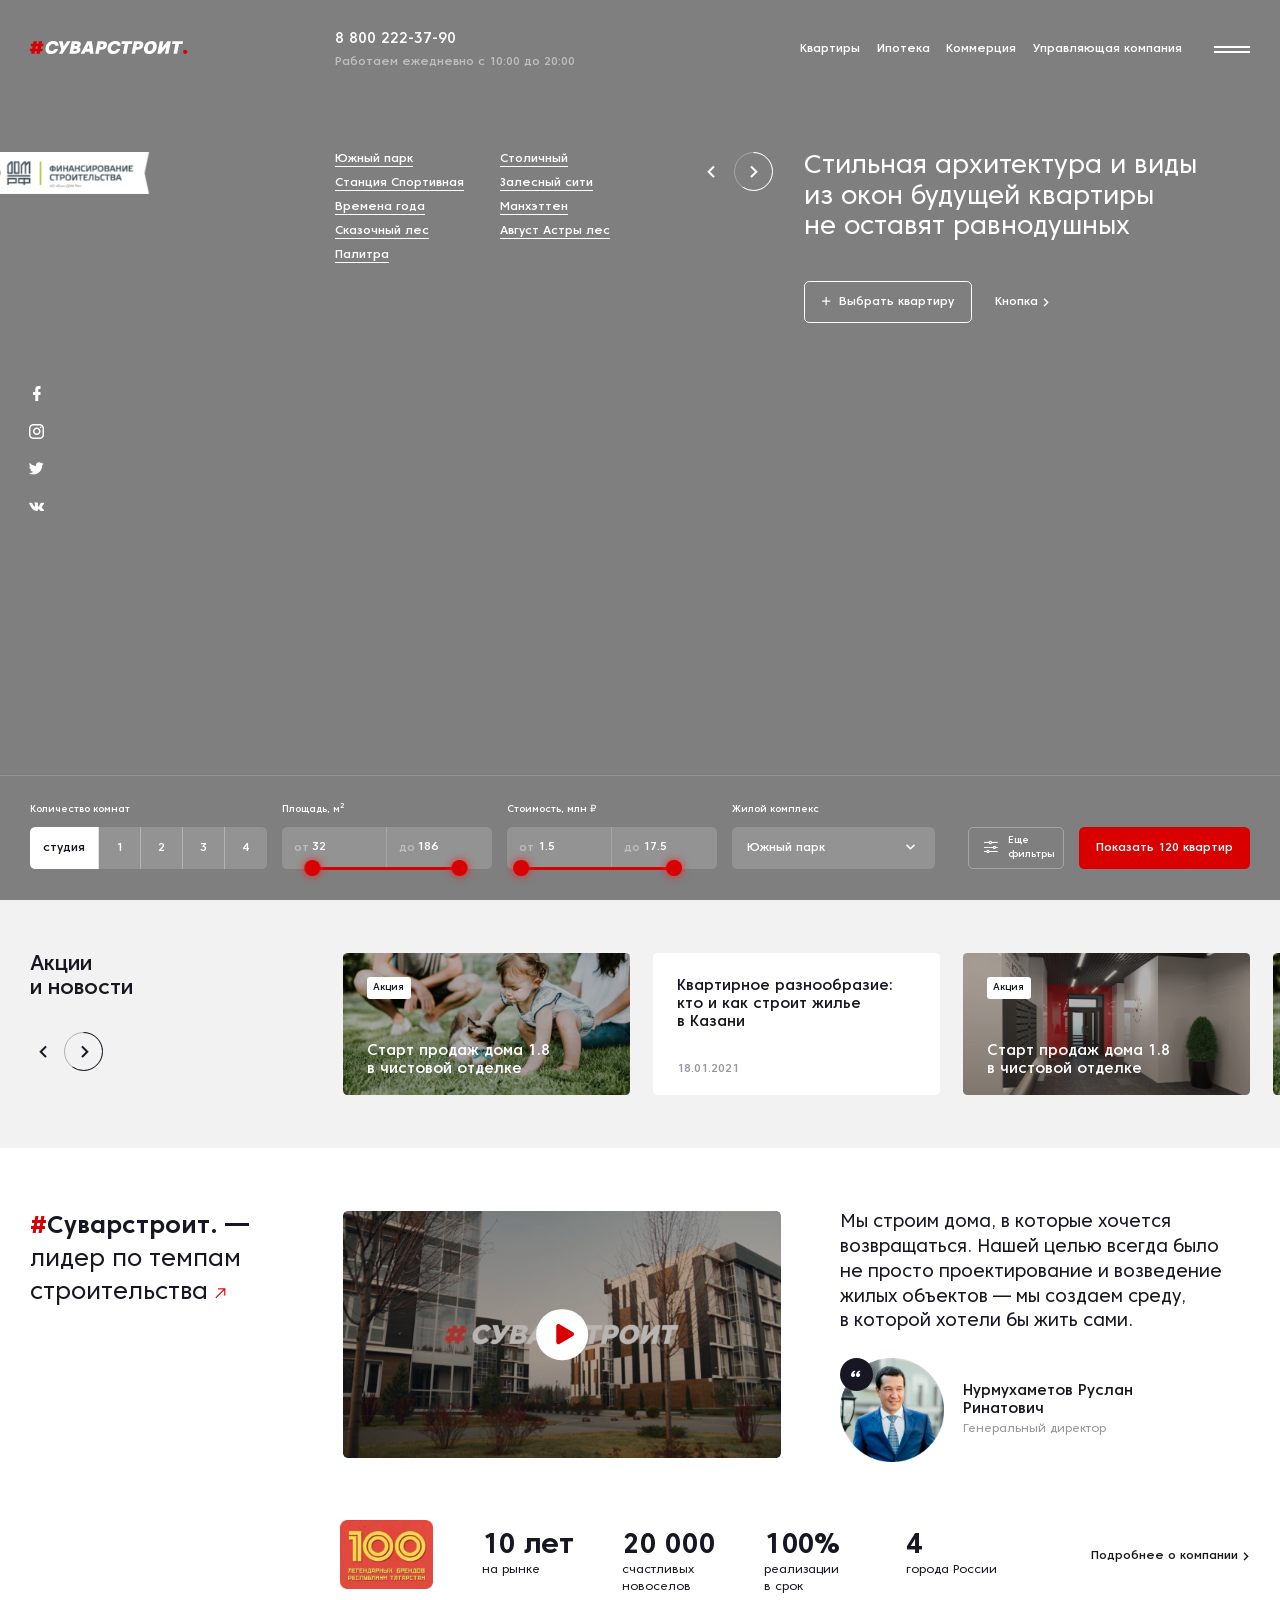
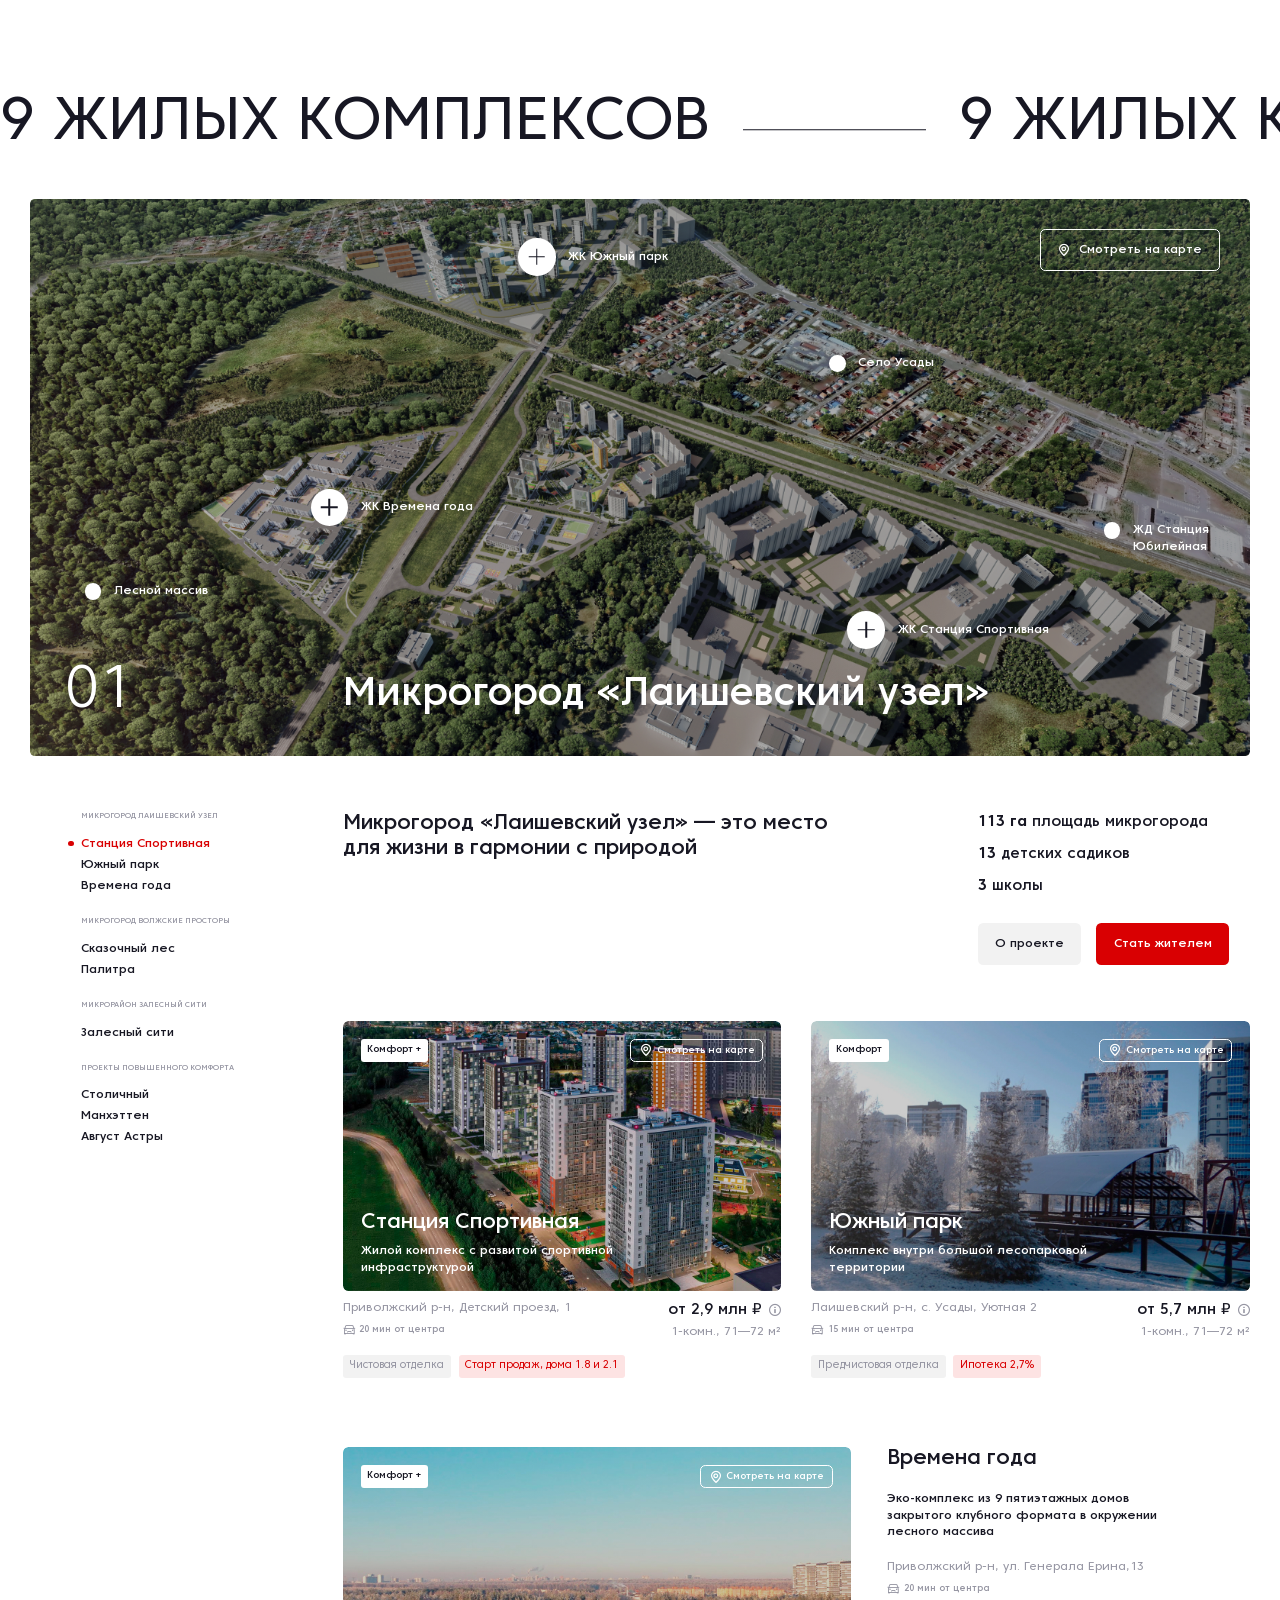
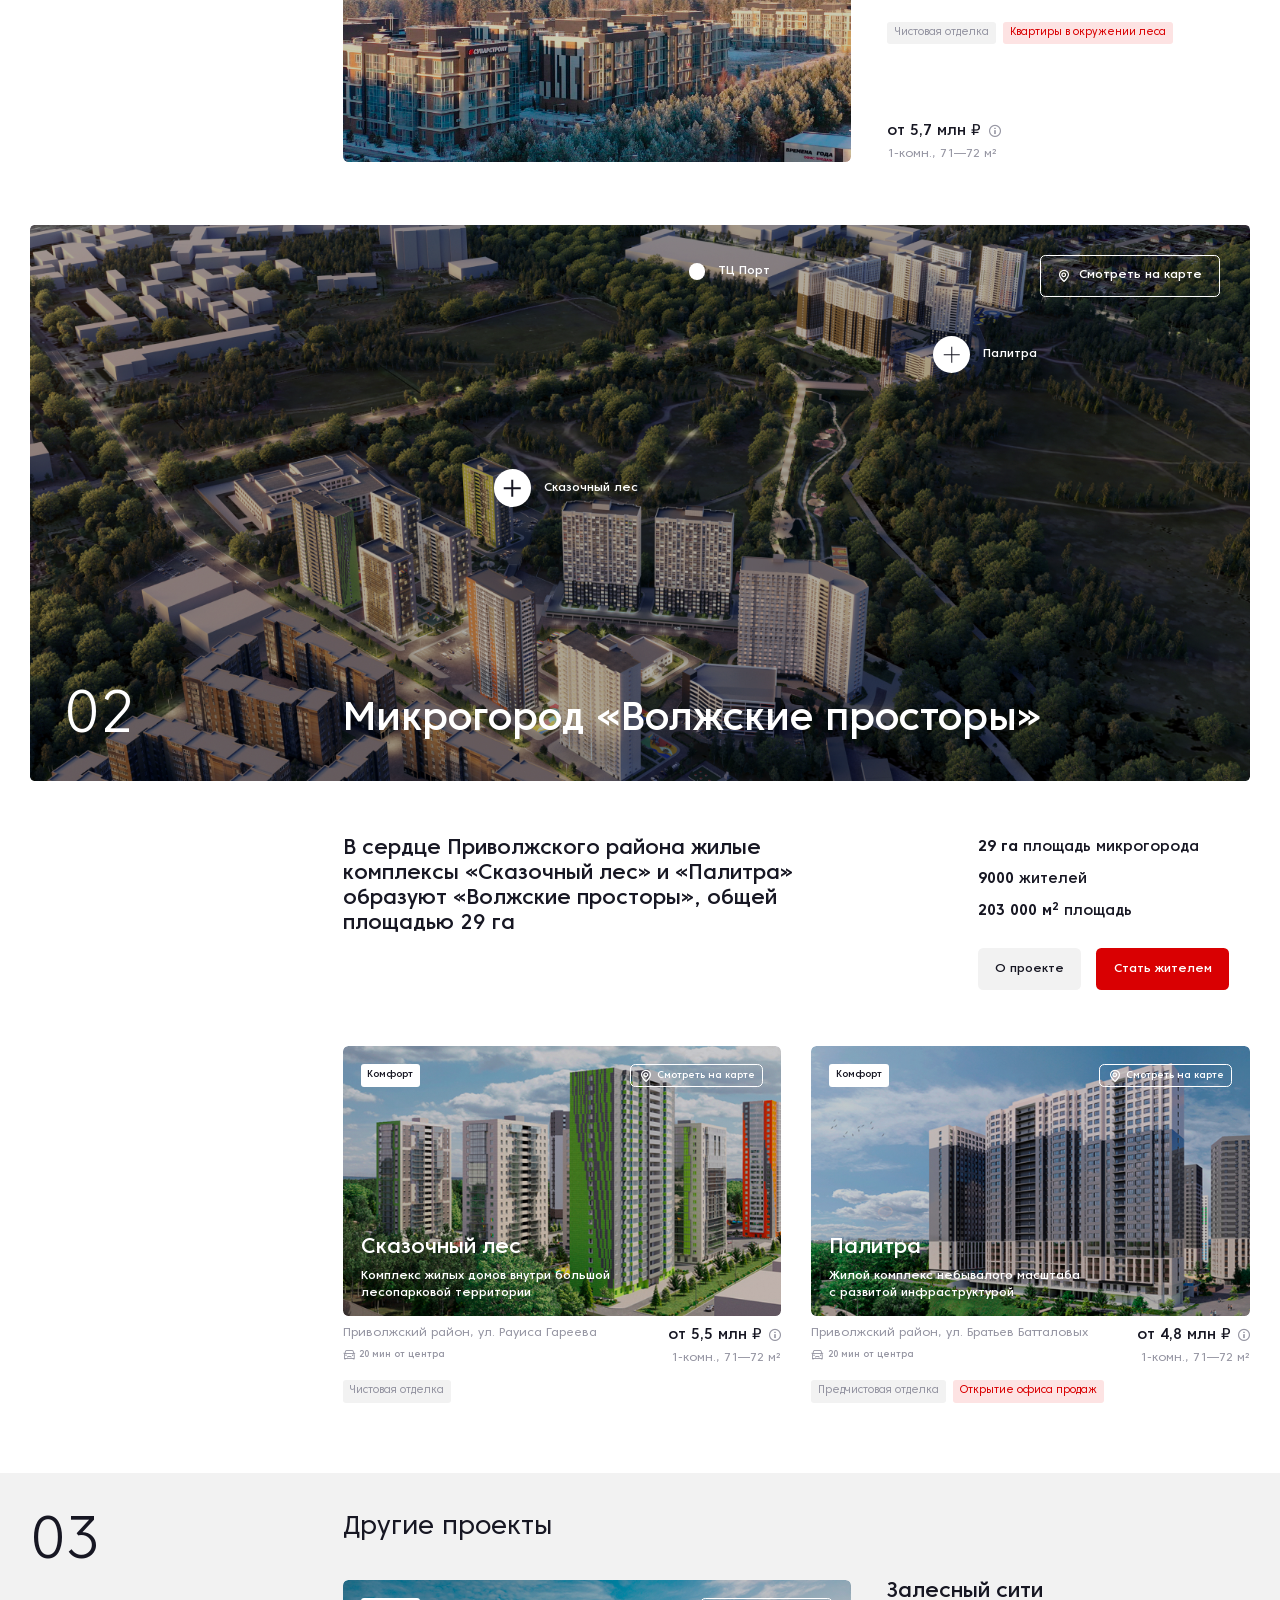
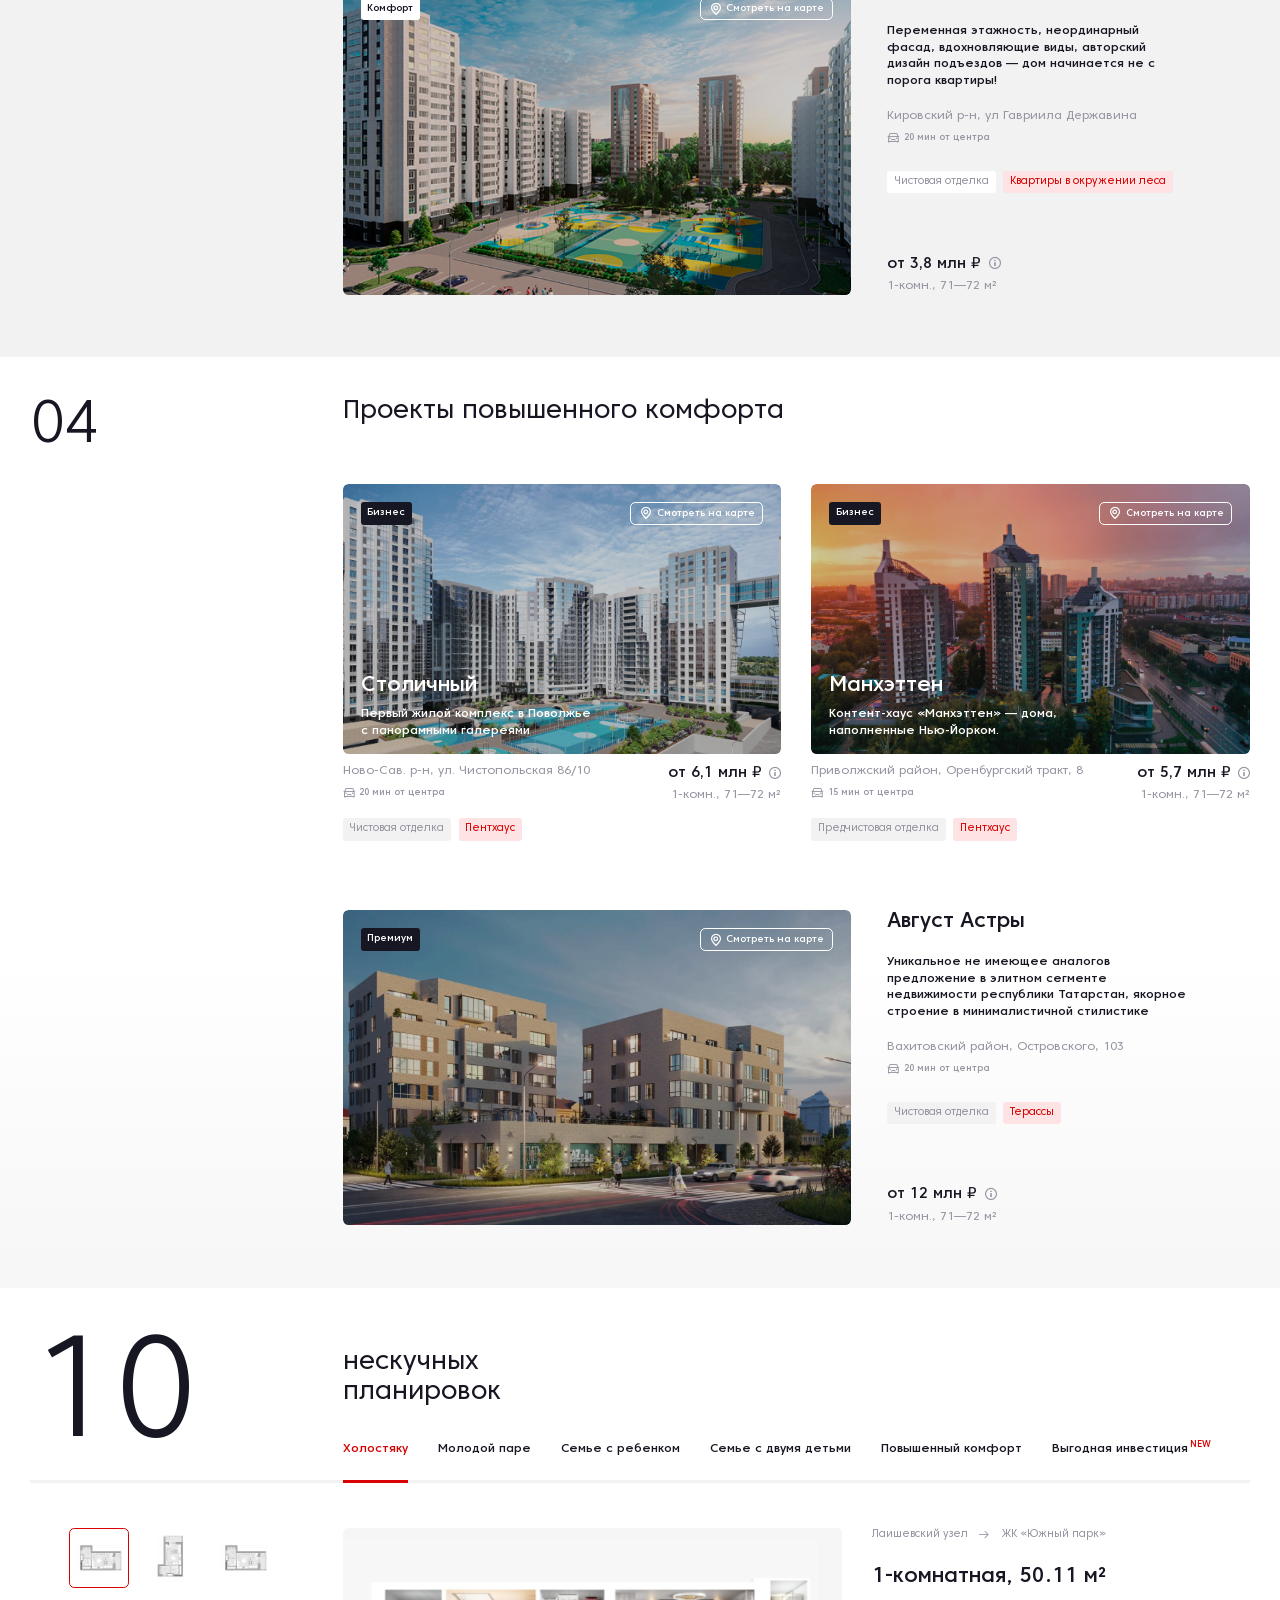
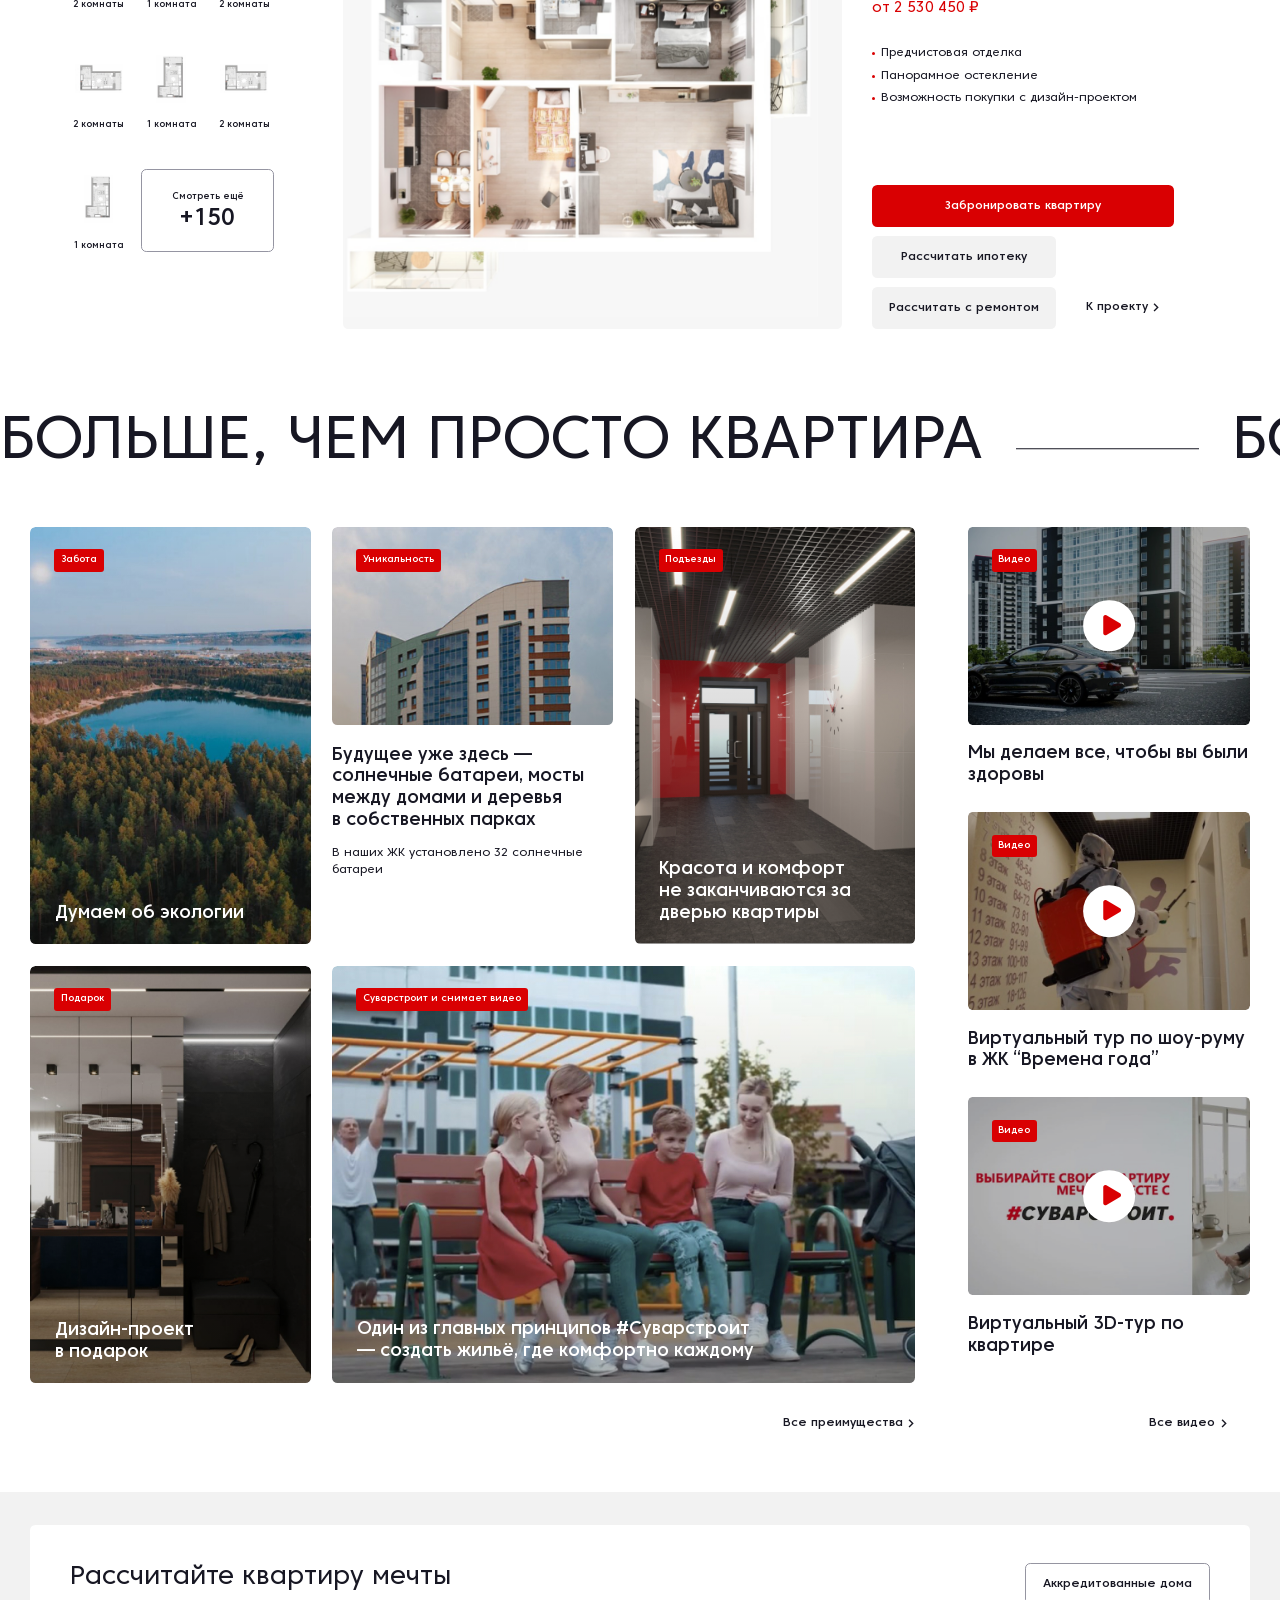
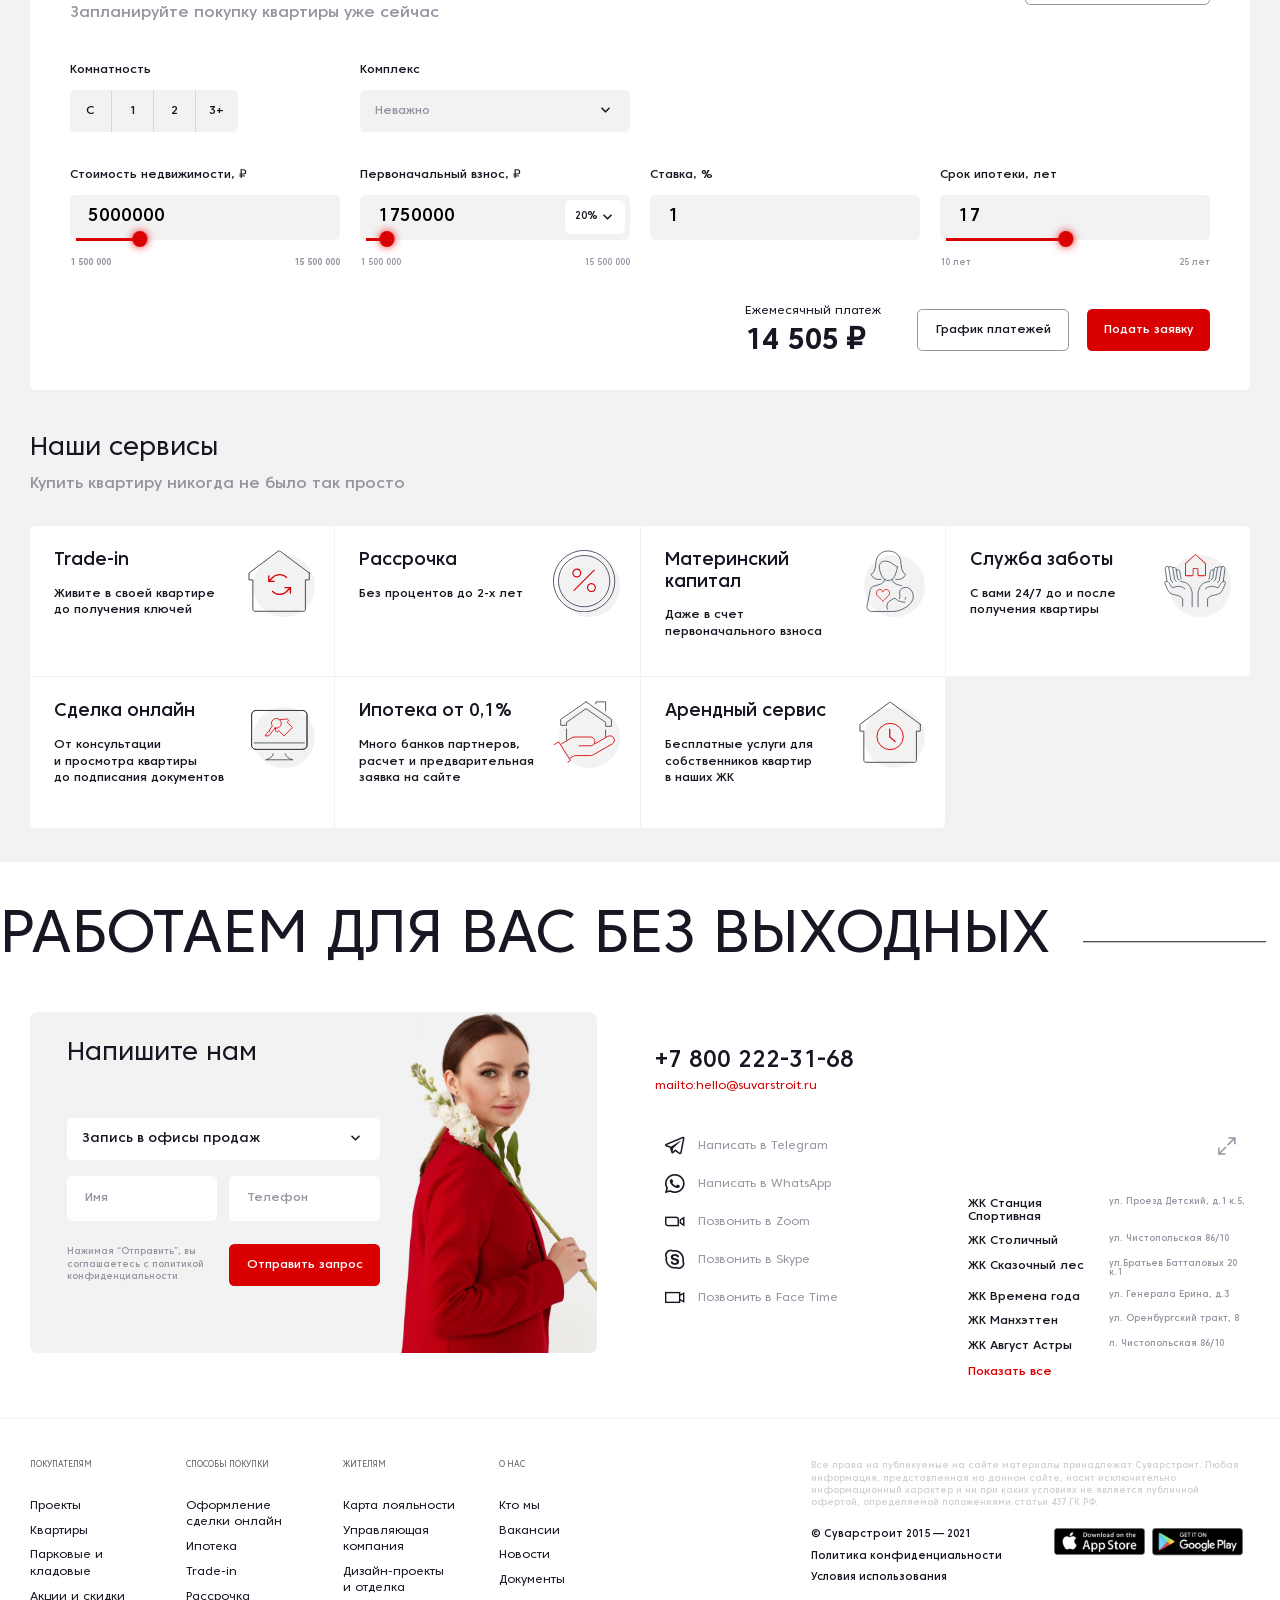
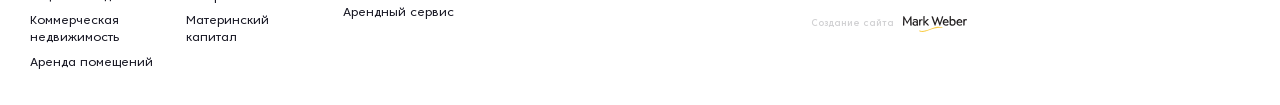
==== app/index.html @ 5fcfe250 "new" ====
<!DOCTYPE html>
<html lang="ru">

<head>

	<meta charset="utf-8">
	<!-- <base href="/"> -->

	<title>Suvar</title>
	<meta name="description" content="">

	<meta http-equiv="X-UA-Compatible" content="IE=edge">
	<meta name="viewport" content="width=device-width, initial-scale=1, maximum-scale=1">
	
	<!-- Template Basic Images Start -->
	<meta property="og:image" content="path/to/image.jpg">
	<link rel="icon" href="img/favicon/favicon.ico">
	<link rel="apple-touch-icon" sizes="180x180" href="img/favicon/apple-touch-icon-180x180.png">
	<!-- Template Basic Images End -->
	
	<!-- Custom Browsers Color Start -->
	<meta name="theme-color" content="#000">
	<!-- Custom Browsers Color End -->

	<link rel="stylesheet" href="css/main.min.css">

	<script src="https://api-maps.yandex.ru/2.1/?apikey=fbbdc751-439c-4bb8-8182-0022fda8377b&lang=ru_RU" type="text/javascript"></script>

</head>

<body>

	<div class="page-loader">
		<div class="page-loader-flex">
			<div class="logo">
				<img src="img/logo-dark.svg" alt="">
			</div>
		</div>
	</div>

	<header class="header">
		<div class="container">
			
			<div class="header-row">
				
				<div class="header-logo">
					<div itemscope="" itemtype="http://schema.org/Organization">
						<a itemprop="url" href="/" class="logo" rel="nofollow" title="Suvar">
							<img src="img/logo.svg" itemprop="logo" alt="">
						</a>
					</div>
				</div>

				<div class="header-phone">
					<a href="tel:8 800 222-37-90" class="phone-link">8 800 222-37-90</a>
					<p>Работаем ежедневно с 10:00 до 20:00</p>
				</div>

				<div class="header-menu">
					<div class="header-mob-close"></div>
					<div class="header-mob-logo">
						<div itemscope="" itemtype="http://schema.org/Organization">
							<a itemprop="url" href="/" class="logo" rel="nofollow" title="Suvar">
								<img src="img/logo.svg" itemprop="logo" alt="">
							</a>
						</div>
					</div>
					<nav class="main-menu">
						<a href="#" class="menu-link">Квартиры</a>
						<a href="#" class="menu-link">Ипотека</a>
						<a href="#" class="menu-link">Коммерция</a>
						<a href="#" class="menu-link">Управляющая компания</a>
					</nav>
					<div class="header-mob-phone">
						<div class="header-phone">
							<a href="tel:8 800 222-37-90" class="phone-link">8 800 222-37-90</a>
							<p>Работаем ежедневно с 10:00 до 20:00</p>
						</div>
					</div>
					<div class="header-mob-soc">
						<nav class="soc-nav">
							<a href="#" class="soc-nav-link"><span class="icon-facebook"></span></a>
							<a href="#" class="soc-nav-link"><span class="icon-instagram"></span></a>
							<a href="#" class="soc-nav-link"><span class="icon-twitter"></span></a>
							<a href="#" class="soc-nav-link"><span class="icon-vk"></span></a>
						</nav>
					</div>
				</div>

				<div class="header-burger">
					<a href="#" class="burger-icon">
						<span></span>
					</a>
				</div>

			</div>

		</div>
	</header>

	<div class="main-window animate">

		<div class="main-banner-video">
			<div class="main-banner-video-item active" data-mob-bg="img/main-banner-mob.jpg" style="display: block;">
				<video src="video/main-video-1.mp4" muted autoplay loop preload="none"></video>
			</div>
			<div class="main-banner-video-item" data-mob-bg="img/main-banner-mob.jpg">
				<video src="video/main-video-2.mp4" muted autoplay loop preload="none"></video>
			</div>
		</div>

		<nav class="soc-nav">
			<a href="#" class="soc-nav-link"><span class="icon-facebook"></span></a>
			<a href="#" class="soc-nav-link"><span class="icon-instagram"></span></a>
			<a href="#" class="soc-nav-link"><span class="icon-twitter"></span></a>
			<a href="#" class="soc-nav-link"><span class="icon-vk"></span></a>
		</nav>

		<div class="finance-partner-stick">
			<a href="#"><img src="img/finance-logo.png" alt=""></a>
		</div>

		<div class="main-window-content">
			<div class="container">

				<div class="main-window-row">

					<div class="main-window-projects">

						<nav class="main-window-projects-nav">
							<ul>
								<li><a href="#" data-tab-id="#main-project-1">Южный парк</a></li>
								<li><a href="#" data-tab-id="#main-project-2">Столичный</a></li>
								<li><a href="#" data-tab-id="#main-project-3">Станция Спортивная</a></li>
								<li><a href="#" data-tab-id="#main-project-4">Залесный сити</a></li>
								<li><a href="#" data-tab-id="#main-project-5">Времена года</a></li>
								<li><a href="#" data-tab-id="#main-project-6">Манхэттен</a></li>
								<li><a href="#" data-tab-id="#main-project-7">Сказочный лес</a></li>
								<li><a href="#" data-tab-id="#main-project-8">Август Астры лес</a></li>
								<li><a href="#" data-tab-id="#main-project-9">Палитра</a></li>
							</ul>
						</nav>

						<div class="main-window-projects-list">
							<div class="main-window-projects-item" id="main-project-1">
								<div class="main-window-projects-img">
									<img src="img/projects/main-banner-project-1.jpg" alt="">
								</div>
								<div class="main-window-projects-text">
									<div class="h5">Времена года</div>
									<p>Эко-комплекс комфорт класса из 9 пятиэтажных домов закрытого клубного формата в окружении лесного массива</p>
								</div>
							</div>
							<div class="main-window-projects-item" id="main-project-2">
								<div class="main-window-projects-img">
									<img src="img/projects/main-banner-project-1.jpg" alt="">
								</div>
								<div class="main-window-projects-text">
									<div class="h5">Времена года</div>
									<p>Эко-комплекс комфорт класса из 9 пятиэтажных домов закрытого клубного формата в окружении лесного массива</p>
								</div>
							</div>
							<div class="main-window-projects-item" id="main-project-3">
								<div class="main-window-projects-img">
									<img src="img/projects/main-banner-project-1.jpg" alt="">
								</div>
								<div class="main-window-projects-text">
									<div class="h5">Времена года</div>
									<p>Эко-комплекс комфорт класса из 9 пятиэтажных домов закрытого клубного формата в окружении лесного массива</p>
								</div>
							</div>
							<div class="main-window-projects-item" id="main-project-4">
								<div class="main-window-projects-img">
									<img src="img/projects/main-banner-project-1.jpg" alt="">
								</div>
								<div class="main-window-projects-text">
									<div class="h5">Времена года</div>
									<p>Эко-комплекс комфорт класса из 9 пятиэтажных домов закрытого клубного формата в окружении лесного массива</p>
								</div>
							</div>
							<div class="main-window-projects-item" id="main-project-5">
								<div class="main-window-projects-img">
									<img src="img/projects/main-banner-project-1.jpg" alt="">
								</div>
								<div class="main-window-projects-text">
									<div class="h5">Времена года</div>
									<p>Эко-комплекс комфорт класса из 9 пятиэтажных домов закрытого клубного формата в окружении лесного массива</p>
								</div>
							</div>
							<div class="main-window-projects-item" id="main-project-6">
								<div class="main-window-projects-img">
									<img src="img/projects/main-banner-project-1.jpg" alt="">
								</div>
								<div class="main-window-projects-text">
									<div class="h5">Времена года</div>
									<p>Эко-комплекс комфорт класса из 9 пятиэтажных домов закрытого клубного формата в окружении лесного массива</p>
								</div>
							</div>
							<div class="main-window-projects-item" id="main-project-7">
								<div class="main-window-projects-img">
									<img src="img/projects/main-banner-project-1.jpg" alt="">
								</div>
								<div class="main-window-projects-text">
									<div class="h5">Времена года</div>
									<p>Эко-комплекс комфорт класса из 9 пятиэтажных домов закрытого клубного формата в окружении лесного массива</p>
								</div>
							</div>
							<div class="main-window-projects-item" id="main-project-8">
								<div class="main-window-projects-img">
									<img src="img/projects/main-banner-project-1.jpg" alt="">
								</div>
								<div class="main-window-projects-text">
									<div class="h5">Времена года</div>
									<p>Эко-комплекс комфорт класса из 9 пятиэтажных домов закрытого клубного формата в окружении лесного массива</p>
								</div>
							</div>
							<div class="main-window-projects-item" id="main-project-9">
								<div class="main-window-projects-img">
									<img src="img/projects/main-banner-project-1.jpg" alt="">
								</div>
								<div class="main-window-projects-text">
									<div class="h5">Времена года</div>
									<p>Эко-комплекс комфорт класса из 9 пятиэтажных домов закрытого клубного формата в окружении лесного массива</p>
								</div>
							</div>
						</div>

					</div>

					<div class="main-window-slider-block">
						<div class="slider-nav-arrow slider-prev">
							<span class="icon-angle-left"></span>
						</div>
						<div class="slider-nav-arrow slider-next">
							<span class="icon-angle-right"></span>
							<svg class="progress-ring" width="39" height="39">
								<circle class="progress-ring-circle" stroke-width="1" stroke="#171723" cx="19.5" cy="19.5" r="19" fill="transparent" />
							</svg>
						</div>
						<div class="main-window-slider">
							<div class="main-window-slider-item">
								<div class="h2">Стильная архитектура и виды из окон будущей квартиры не оставят равнодушных</div>
								<div class="main-window-slider-btns">
									<a href="#" class="btn btn-white-border btn-icon"><span class="icon-plus"></span>Выбрать квартиру</a>
									<a href="#" class="link-angle white">Кнопка <span class="icon-angle-right"></span></a>
								</div>
							</div>
							<div class="main-window-slider-item">
								<div class="h2">Большеи парковые территории и безопасные дворы созданы для счастливой жизни</div>
								<div class="main-window-slider-btns">
									<a href="#" class="btn btn-white-border btn-icon"><span class="icon-plus"></span>Выбрать квартиру</a>
									<a href="#" class="link-angle white">Кнопка <span class="icon-angle-right"></span></a>
								</div>
							</div>
						</div>
					</div>

				</div>

			</div>
		</div>

		<div class="main-window-footer">
			<div class="container">
				
				<div class="main-window-footer-row">
					
					<div class="filter-item">
						<div class="filter-title">Количество комнат</div>
						<div class="filter-checkbox">
							<label class="filter-checkbox-label">
								<input type="checkbox" name="appart-filter" checked>
								<span>cтудия</span>
							</label>
							<label class="filter-checkbox-label">
								<input type="checkbox" name="appart-filter">
								<span>1</span>
							</label>
							<label class="filter-checkbox-label">
								<input type="checkbox" name="appart-filter">
								<span>2</span>
							</label>
							<label class="filter-checkbox-label">
								<input type="checkbox" name="appart-filter">
								<span>3</span>
							</label>
							<label class="filter-checkbox-label">
								<input type="checkbox" name="appart-filter">
								<span>4</span>
							</label>
						</div>
					</div>

					<div class="filter-item">
						<div class="filter-title">Площадь, м<sup>2</sup></div>
						<div class="filter-range">
							<div class="filter-range-inputs">
								<div class="filter-range-input-group">
									<span>от</span>
									<input type="text" class="filter-range-input decimal from" value="32" data-min="0">
								</div>
								<div class="filter-range-input-group">
									<span>до</span>
									<input type="text" class="filter-range-input decimal to" value="186" data-max="220">
								</div>
							</div>
							<div class="filter-range-slider" data-step="1"></div>
						</div>
					</div>

					<div class="filter-item">
						<div class="filter-title">Стоимость, млн ₽</div>
						<div class="filter-range">
							<div class="filter-range-inputs">
								<div class="filter-range-input-group">
									<span>от</span>
									<input type="text" class="filter-range-input decimal from" value="1.5" data-min="0">
								</div>
								<div class="filter-range-input-group">
									<span>до</span>
									<input type="text" class="filter-range-input decimal to" value="17.5" data-max="22">
								</div>
							</div>
							<div class="filter-range-slider"></div>
						</div>
					</div>

					<div class="filter-item">
						<div class="filter-title">Жилой комплекс</div>
						<div class="filter-select">
							<select class="select-style">
								<option value="Южный парк">Южный парк</option>
								<option value="Столичный">Столичный</option>
								<option value="Станция Спортивная">Станция Спортивная</option>
								<option value="Залесный сити">Залесный сити</option>
								<option value="Времена года">Времена года</option>
								<option value="Манхэттен">Манхэттен</option>
								<option value="Сказочный лес">Сказочный лес</option>
								<option value="Август Астры лес">Август Астры лес</option>
								<option value="Палитра">Палитра</option>
							</select>
						</div>
					</div>

					<div class="filter-item filter-more-item">
						<div class="filter-more">
							<a href="#select-apps-filter" class="filter-more-btn open-popup"><span class="icon-filter"></span>Еще фильтры</a>
						</div>
					</div>

					<div class="filter-submit">
						<a href="#" class="btn">Показать 120 квартир</a>
					</div>

				</div>

			</div>
		</div>

		<div class="main-window-search">
			<div class="main-window-search-group">
				<input type="text" class="form-control" value="Подобрать квартиру" readonly>
				<span class="icon-search"></span>
			</div>
		</div>

	</div>

	<section class="s-stocks animate">
		<div class="container">
			
			<div class="row">
				
				<div class="col-lg-2">
					<div class="stocks-left">
						<div class="stocks-title">
							<div class="h3">Акции<br>и новости</div>
						</div>
						<div class="stocks-nav">
							<div class="slider-nav-arrow slider-prev news-slider-arrow-prev">
								<span class="icon-angle-left"></span>
							</div>
							<div class="slider-nav-arrow slider-next news-slider-arrow-next">
								<span class="icon-angle-right"></span>
								<svg class="progress-ring" width="39" height="39">
									<circle class="progress-ring-circle" stroke-width="1" stroke="#171723" cx="19.5" cy="19.5" r="19" fill="transparent" />
								</svg>
							</div>
						</div>
					</div>
				</div>

				<div class="col-lg-6">
					<div class="news-slider">
						<div class="news-item">
							<a href="#" class="news-item-link"></a>
							<div class="news-img">
								<img src="img/stocks-and-news/1.jpg" alt="">
							</div>
							<div class="stick">Акция</div>
							<div class="h5">Старт продаж дома 1.8 <br>в чистовой отделке</div>
						</div>
						<div class="news-item no-img">
							<a href="#" class="news-item-link"></a>
							<div class="h5">Квартирное разнообразие: кто и как строит жилье в Казани</div>
							<div class="news-date">18.01.2021</div>
						</div>
						<div class="news-item">
							<a href="#" class="news-item-link"></a>
							<div class="news-img">
								<img src="img/stocks-and-news/2.jpg" alt="">
							</div>
							<div class="stick">Акция</div>
							<div class="h5">Старт продаж дома 1.8 в чистовой отделке</div>
						</div>
						<div class="news-item">
							<a href="#" class="news-item-link"></a>
							<div class="news-img">
								<img src="img/stocks-and-news/1.jpg" alt="">
							</div>
							<div class="stick">Акция</div>
							<div class="h5">Старт продаж дома 1.8 в чистовой отделке</div>
						</div>
						<div class="news-item no-img">
							<a href="#" class="news-item-link"></a>
							<div class="h5">Квартирное разнообразие: кто и как строит жилье в Казани</div>
							<div class="news-date">18.01.2021</div>
						</div>
						<div class="news-item">
							<a href="#" class="news-item-link"></a>
							<div class="news-img">
								<img src="img/stocks-and-news/2.jpg" alt="">
							</div>
							<div class="stick">Акция</div>
							<div class="h5">Старт продаж дома 1.8 в чистовой отделке</div>
						</div>
					</div>
				</div>

			</div>

		</div>
	</section>

	<section class="s-about animate">
		<div class="container">
			
			<div class="about-row row">
				
				<div class="col-lg-2 col-8">
					<div class="about-title"><span><span class="color">#</span>Суварстроит. —</span> лидер по темпам строительства</div>
				</div>

				<div class="col-lg-3 col-md-4">
					<div class="video-block" data-video-src="https://www.youtube.com/embed/5sJh44adB1Y">
						<div class="video-poster">
							<img src="img/video-poster.jpg" alt="">
						</div>
						<div class="video-play"></div>
					</div>
				</div>

				<div class="col-lg-3 col-md-4">
					<div class="about-blockquote">
						<div class="blockquote-content">Мы строим дома, в которые хочется возвращаться. Нашей целью всегда было не просто проектирование и возведение жилых объектов — мы создаем среду, в которой хотели бы жить сами.</div>
						<div class="blockquote-author">
							<div class="blockquote-author-img">
								<img src="img/blockquote-author.png" alt="">
							</div>
							<div class="blockquote-author-text">
								<div class="blockquote-author-text-mob">Мы строим дома, в которые хочется возвращаться. </div>
								<div class="h5">Нурмухаметов Руслан<br>Ринатович</div>
								<p>Генеральный директор</p>
							</div>
						</div>
					</div>
				</div>

				<div class="col-8">
					<div class="about-in-nmbrs">

						<div class="about-in-nmbrs-item">
							<img src="img/100-legends.png" alt="">
						</div>

						<div class="about-in-nmbrs-item"><span>10 лет</span>на рынке</div>

						<div class="about-in-nmbrs-item"><span>20 000</span>счастливых новоселов</div>

						<div class="about-in-nmbrs-item"><span>100%</span>реализации в срок</div>

						<div class="about-in-nmbrs-item"><span>4</span>города России</div>

						<div class="about-in-nmbrs-link"><a href="#" class="link-angle">Подробнее о компании <span class="icon-angle-right"></span></a></div>

					</div>
				</div>

			</div>

		</div>
	</section>

	<section class="s-text-slider animate">
		<div class="text-slider-wrapper">
			<div class="text-slider">
				<div class="text-slider-item">9 жилых комплексов</div>
				<div class="text-slider-item">9 жилых комплексов</div>
				<div class="text-slider-item">9 жилых комплексов</div>
			</div>
		</div>
	</section>

	<section class="s-city-map animate">
		<div class="container">
			
			<div class="city-map-wrapper">
				<div class="city-map-img">
					<img src="img/map.jpg" alt="">
				</div>
				<div class="city-map-dots">
					<div class="city-map-dots-item" style="top: 52%; left: 23%">
						<div class="city-map-dots-icon"><span></span>ЖК Времена года</div>
						<div class="city-map-dots-content">
							<img src="img/projects/11.jpg" alt="">
							<div class="h5">ЖК Времена года</div>
							<p>Эко-комплекс комфорт класса из 9 пятиэтажных домов закрытого клубного формата в окружении лесного массива</p>
							<p>17 минут от делового центра</p>
							<a href="#" class="link-angle">Перейти <span class="icon-angle-right"></span></a>
						</div>
					</div>
					<div class="city-map-dots-item" style="top: 7%; left: 40%">
						<div class="city-map-dots-icon"><span></span>ЖК Южный парк</div>
						<div class="city-map-dots-content">
							<img src="img/projects/12.jpg" alt="">
							<div class="h5">ЖК Южный парк</div>
							<p>Удобая транспортная развязка</p>
							<p>Легко добраться до центра города за 15 минут</p>
							<p>Дорого до международного аэропорта 10-15 минут</p>
							<a href="#" class="link-angle">Перейти <span class="icon-angle-right"></span></a>
						</div>
					</div>
					<div class="city-map-dots-item" style="top: 74%; left: 67%">
						<div class="city-map-dots-icon"><span></span>ЖК Станция Спортивная</div>
						<div class="city-map-dots-content">
							<img src="img/projects/13.jpg" alt="">
							<div class="h5">ЖК Станция Спортивная</div>
							<p>Первый жилой комплекс небывалого масштаба с развитой спортивной инфраструктурой</p>
							<p>Дорога до международного аэропорта — 5-10 минут</p>
							<a href="#" class="link-angle">Перейти <span class="icon-angle-right"></span></a>
						</div>
					</div>
					<div class="city-map-dots-item" style="top: 69%; left: 4.5%;">
						<div class="city-map-dots-item-small">Лесной массив</div>
					</div>
					<div class="city-map-dots-item" style="top: 28%; left: 65.5%;">
						<div class="city-map-dots-item-small">Село Усады</div>
					</div>
					<div class="city-map-dots-item" style="top: 58%; left: 88%;">
						<div class="city-map-dots-item-small">ЖД Станция<br>Юбилейная</div>
					</div>
				</div>
				<div class="city-map-title">
					<div class="row">
						<div class="col-md-2">
							<div class="section-nmb">01</div>
						</div>
						<div class="col-md-6">
							<div class="map-title">Микрогород «Лаишевский узел»</div>
						</div>
					</div>
				</div>
				<div class="city-map-open-full">
					<a href="#" class="btn btn-white-border btn-icon" data-object-json=""><span class="icon-location-arrow"></span> Смотреть на карте</a>
				</div>
			</div>

		</div>
	</section>

	<section class="s-projects animate">
		<div class="container">
			<div class="row">
				
				<div class="col-xl-2">
					<div class="location-nav">
						<div class="h6">Микрогород Лаишевский узел</div>
						<div class="location-nav-link"><a href="#" class="active">Станция Спортивная</a></div>
						<div class="location-nav-link"><a href="#">Южный парк</a></div>
						<div class="location-nav-link"><a href="#">Времена года</a></div>
						<div class="h6">Микрогород Волжские просторы</div>
						<div class="location-nav-link"><a href="#">Сказочный лес</a></div>
						<div class="location-nav-link"><a href="#">Палитра</a></div>
						<div class="h6">Микрорайон Залесный сити</div>
						<div class="location-nav-link"><a href="#">Залесный сити</a></div>
						<div class="h6">Проекты повышенного комфорта</div>
						<div class="location-nav-link"><a href="#">Столичный</a></div>
						<div class="location-nav-link"><a href="#">Манхэттен</a></div>
						<div class="location-nav-link"><a href="#">Август Астры</a></div>
					</div>
				</div>

				<div class="col-xl-6">

					<div class="projects-header">
						<div class="projects-header-left">
							<div class="h3">Микрогород «Лаишевский узел» — это место для жизни в гармонии с природой</div>
						</div>
						<div class="projects-header-right">
							<div class="projects-header-right-icon"><span class="icon-attention"></span></div>
							<div class="projects-header-right-content">
								<ul>
									<li><span>113 га</span> площадь микрогорода</li>
									<li><span>13</span> детских садиков</li>
									<li><span>3</span> школы</li>
								</ul>
								<div class="projects-header-right-btns">
									<a href="#" class="btn btn-gray">О проекте</a>
									<a href="#" class="btn">Стать жителем</a>
								</div>
							</div>
						</div>
					</div>

					<div class="row">
						
						<div class="col-4">
							<div class="project">
								<div class="project-header">
									<img src="img/projects/2.jpg" alt="">
									<div class="stick">Комфорт +</div>
									<a href="#map-popup" class="project-map-link open-popup" data-name="Станция Спортивная" data-coord="55.680153, 49.200674"><span class="icon-location-arrow"></span> Смотреть на карте</a>
									<div class="project-title">
										<div class="h3">Станция Спортивная</div>
										<p>Жилой комплекс с развитой спортивной инфраструктурой</p>
									</div>
								</div>
								<div class="project-body">
									<div class="project-descr">
										<div class="project-descr-left">
											<p>Приволжский р-н, Детский проезд, 1</p>
											<div class="project-distance"><span class="icon-car"></span> 20 мин от центра</div>
										</div>
										<div class="project-descr-right">
											<div class="project-price">
												<div class="project-price-val">от 2,9 млн ₽</div>
												<div class="project-price-info">
													<div class="project-price-info-icon"><span class="icon-attention"></span></div>
													<div class="project-price-info-dropdown">
														<ul>
															<li>
																<span>1-комн., 71—72 м<sup>2</sup></span>
																<span>от 2,9 млн ₽</span>
															</li>
															<li>
																<span>2-комн., 90—96 м<sup>2</sup></span>
																<span>от 3,3 млн ₽</span>
															</li>
															<li>
																<span>3-комн., 101—105 м<sup>2</sup></span>
																<span>от 4,5 млн ₽</span>
															</li>
															<li>
																<span>4-комн., 140—156 м<sup>2</sup></span>
																<span>от 5,9 млн ₽</span>
															</li>
														</ul>
													</div>
												</div>
											</div>
											<div class="project-size">1-комн., 71—72 м²</div>
										</div>
									</div>
								</div>
								<div class="project-labels">
									<div class="label">Чистовая отделка</div>
									<div class="label red">Старт продаж, дома 1.8 и 2.1</div>
								</div>
							</div>
						</div>

						<div class="col-4">
							<div class="project">
								<div class="project-header">
									<img src="img/projects/3.jpg" alt="">
									<div class="stick">Комфорт</div>
									<a href="#map-popup" class="project-map-link open-popup" data-name="Южный парк" data-coord="55.689278, 49.200297"><span class="icon-location-arrow"></span> Смотреть на карте</a>
									<div class="project-title">
										<div class="h3">Южный парк</div>
										<p>Комплекс внутри большой лесопарковой территории</p>
									</div>
								</div>
								<div class="project-body">
									<div class="project-descr">
										<div class="project-descr-left">
											<p>Лаишевский р-н, с. Усады, Уютная 2</p>
											<div class="project-distance"><span class="icon-car"></span> 15 мин от центра</div>
										</div>
										<div class="project-descr-right">
											<div class="project-price">
												<div class="project-price-val">от 5,7 млн ₽</div>
												<div class="project-price-info">
													<div class="project-price-info-icon"><span class="icon-attention"></span></div>
													<div class="project-price-info-dropdown">
														<ul>
															<li>
																<span>1-комн., 71—72 м<sup>2</sup></span>
																<span>от 2,9 млн ₽</span>
															</li>
															<li>
																<span>2-комн., 90—96 м<sup>2</sup></span>
																<span>от 3,3 млн ₽</span>
															</li>
															<li>
																<span>3-комн., 101—105 м<sup>2</sup></span>
																<span>от 4,5 млн ₽</span>
															</li>
															<li>
																<span>4-комн., 140—156 м<sup>2</sup></span>
																<span>от 5,9 млн ₽</span>
															</li>
														</ul>
													</div>
												</div>
											</div>
											<div class="project-size">1-комн., 71—72 м²</div>
										</div>
									</div>
								</div>
								<div class="project-labels">
									<div class="label">Предчистовая отделка</div>
									<div class="label red">Ипотека 2,7%</div>
								</div>
							</div>
						</div>

						<div class="col-8">
							<div class="project project--big">
								<div class="project-header">
									<img src="img/projects/4.jpg" alt="">
									<div class="stick">Комфорт +</div>
									<a href="#map-popup" class="project-map-link open-popup" data-name="Времена года" data-coord="55.681641, 49.191961"><span class="icon-location-arrow"></span> Смотреть на карте</a>
								</div>
								<div class="project-body">
									<div class="project-title">
										<div class="h3">Времена года</div>
										<p>Эко-комплекс из 9 пятиэтажных домов закрытого клубного формата в окружении лесного массива</p>
									</div>
									<div class="project-descr-left">
										<p>Приволжский р-н, ул. Генерала Ерина,13</p>
										<div class="project-distance"><span class="icon-car"></span> 20 мин от центра</div>
									</div>
									<div class="project-labels">
										<div class="label">Чистовая отделка</div>
										<div class="label red">Квартиры в окружении леса</div>
									</div>
									<div class="project-descr-right">
										<div class="project-price">
											<div class="project-price-val">от 5,7 млн ₽</div>
											<div class="project-price-info">
												<div class="project-price-info-icon"><span class="icon-attention"></span></div>
												<div class="project-price-info-dropdown">
													<ul>
														<li>
															<span>1-комн., 71—72 м<sup>2</sup></span>
															<span>от 2,9 млн ₽</span>
														</li>
														<li>
															<span>2-комн., 90—96 м<sup>2</sup></span>
															<span>от 3,3 млн ₽</span>
														</li>
														<li>
															<span>3-комн., 101—105 м<sup>2</sup></span>
															<span>от 4,5 млн ₽</span>
														</li>
														<li>
															<span>4-комн., 140—156 м<sup>2</sup></span>
															<span>от 5,9 млн ₽</span>
														</li>
													</ul>
												</div>
											</div>
										</div>
										<div class="project-size">1-комн., 71—72 м²</div>
									</div>
								</div>
							</div>
						</div>

					</div>

				</div>

			</div>
		</div>
	</section>

	<section class="s-city-map animate">
		<div class="container">
			
			<div class="city-map-wrapper">
				<div class="city-map-img">
					<img src="img/map-2.jpg" alt="">
				</div>
				<div class="city-map-dots">
					<div class="city-map-dots-item" style="top: 44%; left: 38%">
						<div class="city-map-dots-icon"><span></span>Сказочный лес</div>
						<div class="city-map-dots-content">
							<img src="img/projects/14.jpg" alt="">
							<div class="h5">ЖК Сказочный лес</div>
							<p>В центре Приволжского района, вблизи живописной березовой рощи</p>
							<p>Удобная транспортная развязка – до центра 15 минут</p>
							<a href="#" class="link-angle">Перейти <span class="icon-angle-right"></span></a>
						</div>
					</div>
					<div class="city-map-dots-item" style="top: 20%; left: 74%">
						<div class="city-map-dots-icon"><span></span>Палитра</div>
						<div class="city-map-dots-content">
							<img src="img/projects/15.jpg" alt="">
							<div class="h5">ЖК Палитра</div>
							<p>Новый, современный,комфортный, дружелюбный, сверкающий самыми яркими красками жилой комплекс</p>
							<p>Легко добраться до центра города за 10 минут</p>
							<a href="#" class="link-angle">Перейти <span class="icon-angle-right"></span></a>
						</div>
					</div>
					<div class="city-map-dots-item" style="top: 7%; left: 54%;">
						<div class="city-map-dots-item-small">ТЦ Порт</div>
					</div>
				</div>
				<div class="city-map-title">
					<div class="row">
						<div class="col-md-2">
							<div class="section-nmb">02</div>
						</div>
						<div class="col-md-6">
							<div class="map-title">Микрогород «Волжские просторы»</div>
						</div>
					</div>
				</div>
				<div class="city-map-open-full">
					<a href="#" class="btn btn-white-border btn-icon"><span class="icon-location-arrow"></span> Смотреть на карте</a>
				</div>
			</div>

		</div>
	</section>

	<section class="s-projects animate">
		<div class="container">
			<div class="row">
				
				<div class="col-xl-2"></div>

				<div class="col-xl-6">

					<div class="projects-header">
						<div class="projects-header-left">
							<div class="h3">В сердце Приволжского района жилые комплексы «Сказочный лес» и «Палитра» образуют «Волжские просторы», общей площадью 29 га</div>
						</div>
						<div class="projects-header-right">
							<div class="projects-header-right-icon"><span class="icon-attention"></span></div>
							<div class="projects-header-right-content">
								<ul>
									<li><span>29 га</span> площадь микрогорода</li>
									<li><span>9000</span> жителей</li>
									<li><span>203 000 м<sup>2</sup></span> площадь</li>
								</ul>
								<div class="projects-header-right-btns">
									<a href="#" class="btn btn-gray">О проекте</a>
									<a href="#" class="btn">Стать жителем</a>
								</div>
							</div>
						</div>
					</div>

					<div class="row">
						
						<div class="col-4">
							<div class="project">
								<div class="project-header">
									<img src="img/projects/5.jpg" alt="">
									<div class="stick">Комфорт</div>
									<a href="#map-popup" class="project-map-link open-popup" data-name="Сказочный лес" data-coord="55.723937, 49.174767"><span class="icon-location-arrow"></span> Смотреть на карте</a>
									<div class="project-title">
										<div class="h3">Сказочный лес</div>
										<p>Комплекс жилых домов внутри большой лесопарковой территории</p>
									</div>
								</div>
								<div class="project-body">
									<div class="project-descr">
										<div class="project-descr-left">
											<p>Приволжский район, ул. Рауиса Гареева</p>
											<div class="project-distance"><span class="icon-car"></span> 20 мин от центра</div>
										</div>
										<div class="project-descr-right">
											<div class="project-price">
												<div class="project-price-val">от 5,5 млн ₽</div>
												<div class="project-price-info">
													<div class="project-price-info-icon"><span class="icon-attention"></span></div>
													<div class="project-price-info-dropdown">
														<ul>
															<li>
																<span>1-комн., 71—72 м<sup>2</sup></span>
																<span>от 2,9 млн ₽</span>
															</li>
															<li>
																<span>2-комн., 90—96 м<sup>2</sup></span>
																<span>от 3,3 млн ₽</span>
															</li>
															<li>
																<span>3-комн., 101—105 м<sup>2</sup></span>
																<span>от 4,5 млн ₽</span>
															</li>
															<li>
																<span>4-комн., 140—156 м<sup>2</sup></span>
																<span>от 5,9 млн ₽</span>
															</li>
														</ul>
													</div>
												</div>
											</div>
											<div class="project-size">1-комн., 71—72 м²</div>
										</div>
									</div>
								</div>
								<div class="project-labels">
									<div class="label">Чистовая отделка</div>
								</div>
							</div>
						</div>

						<div class="col-4">
							<div class="project">
								<div class="project-header">
									<img src="img/projects/6.jpg" alt="">
									<div class="stick">Комфорт</div>
									<a href="#map-popup" class="project-map-link open-popup" data-name="Палитра" data-coord="55.722289, 49.185600"><span class="icon-location-arrow"></span> Смотреть на карте</a>
									<div class="project-title">
										<div class="h3">Палитра</div>
										<p>Жилой комплекс небывалого масштаба с развитой инфраструктурой</p>
									</div>
								</div>
								<div class="project-body">
									<div class="project-descr">
										<div class="project-descr-left">
											<p>Приволжский район, ул. Братьев Батталовых</p>
											<div class="project-distance"><span class="icon-car"></span> 20 мин от центра</div>
										</div>
										<div class="project-descr-right">
											<div class="project-price">
												<div class="project-price-val">от 4,8 млн ₽</div>
												<div class="project-price-info">
													<div class="project-price-info-icon"><span class="icon-attention"></span></div>
													<div class="project-price-info-dropdown">
														<ul>
															<li>
																<span>1-комн., 71—72 м<sup>2</sup></span>
																<span>от 2,9 млн ₽</span>
															</li>
															<li>
																<span>2-комн., 90—96 м<sup>2</sup></span>
																<span>от 3,3 млн ₽</span>
															</li>
															<li>
																<span>3-комн., 101—105 м<sup>2</sup></span>
																<span>от 4,5 млн ₽</span>
															</li>
															<li>
																<span>4-комн., 140—156 м<sup>2</sup></span>
																<span>от 5,9 млн ₽</span>
															</li>
														</ul>
													</div>
												</div>
											</div>
											<div class="project-size">1-комн., 71—72 м²</div>
										</div>
									</div>
								</div>
								<div class="project-labels">
									<div class="label">Предчистовая отделка</div>
									<div class="label red">Открытие офиса продаж</div>
								</div>
							</div>
						</div>

					</div>

				</div>

			</div>
		</div>
	</section>

	<section class="s-projects bg-gray animate">
		<div class="container">
			<div class="row">
				
				<div class="col-xl-2">
					<div class="section-nmb">03</div>
				</div>

				<div class="col-xl-6">

					<div class="projects-main-title">
						<div class="h2">Другие проекты</div>
					</div>

					<div class="row">

						<div class="col-8">
							<div class="project project--big">
								<div class="project-header">
									<img src="img/projects/7.jpg" alt="">
									<div class="stick">Комфорт</div>
									<a href="#map-popup" class="project-map-link open-popup" data-name="Залесный сити" data-coord="55.845249, 48.906215"><span class="icon-location-arrow"></span> Смотреть на карте</a>
								</div>
								<div class="project-body">
									<div class="project-title">
										<div class="h3">Залесный сити</div>
										<p>Переменная этажность, неординарный фасад, вдохновляющие виды, авторский дизайн подъездов — дом начинается не с порога квартиры! </p>
									</div>
									<div class="project-descr-left">
										<p>Кировский р-н, ул Гавриила Державина</p>
										<div class="project-distance"><span class="icon-car"></span> 20 мин от центра</div>
									</div>
									<div class="project-labels">
										<div class="label">Чистовая отделка</div>
										<div class="label red">Квартиры в окружении леса</div>
									</div>
									<div class="project-descr-right">
										<div class="project-price">
											<div class="project-price-val">от 3,8 млн ₽</div>
											<div class="project-price-info">
												<div class="project-price-info-icon"><span class="icon-attention"></span></div>
												<div class="project-price-info-dropdown">
													<ul>
														<li>
															<span>1-комн., 71—72 м<sup>2</sup></span>
															<span>от 2,9 млн ₽</span>
														</li>
														<li>
															<span>2-комн., 90—96 м<sup>2</sup></span>
															<span>от 3,3 млн ₽</span>
														</li>
														<li>
															<span>3-комн., 101—105 м<sup>2</sup></span>
															<span>от 4,5 млн ₽</span>
														</li>
														<li>
															<span>4-комн., 140—156 м<sup>2</sup></span>
															<span>от 5,9 млн ₽</span>
														</li>
													</ul>
												</div>
											</div>
										</div>
										<div class="project-size">1-комн., 71—72 м²</div>
									</div>
								</div>
							</div>
						</div>

					</div>

				</div>

			</div>
		</div>
	</section>

	<section class="s-projects bg-linear-gray animate">
		<div class="container">
			<div class="row">
				
				<div class="col-xl-2">
					<div class="section-nmb">04</div>
				</div>

				<div class="col-xl-6">

					<div class="projects-header">
						<div class="h2">Проекты повышенного комфорта</div>
					</div>

					<div class="row">
						
						<div class="col-4">
							<div class="project">
								<div class="project-header">
									<img src="img/projects/8.jpg" alt="">
									<div class="stick black">Бизнес</div>
									<a href="#map-popup" class="project-map-link open-popup" data-name="Столичный" data-coord="55.819123, 49.144472"><span class="icon-location-arrow"></span> Смотреть на карте</a>
									<div class="project-title">
										<div class="h3">Столичный</div>
										<p>Первый жилой комплекс в Поволжье с панорамными галереями</p>
									</div>
								</div>
								<div class="project-body">
									<div class="project-descr">
										<div class="project-descr-left">
											<p>Ново-Сав. р-н, ул. Чистопольская 86/10 </p>
											<div class="project-distance"><span class="icon-car"></span> 20 мин от центра</div>
										</div>
										<div class="project-descr-right">
											<div class="project-price">
												<div class="project-price-val">от 6,1 млн ₽</div>
												<div class="project-price-info">
													<div class="project-price-info-icon"><span class="icon-attention"></span></div>
													<div class="project-price-info-dropdown">
														<ul>
															<li>
																<span>1-комн., 71—72 м<sup>2</sup></span>
																<span>от 2,9 млн ₽</span>
															</li>
															<li>
																<span>2-комн., 90—96 м<sup>2</sup></span>
																<span>от 3,3 млн ₽</span>
															</li>
															<li>
																<span>3-комн., 101—105 м<sup>2</sup></span>
																<span>от 4,5 млн ₽</span>
															</li>
															<li>
																<span>4-комн., 140—156 м<sup>2</sup></span>
																<span>от 5,9 млн ₽</span>
															</li>
														</ul>
													</div>
												</div>
											</div>
											<div class="project-size">1-комн., 71—72 м²</div>
										</div>
									</div>
								</div>
								<div class="project-labels">
									<div class="label">Чистовая отделка</div>
									<div class="label red">Пентхаус </div>
								</div>
							</div>
						</div>

						<div class="col-4">
							<div class="project">
								<div class="project-header">
									<img src="img/projects/9.jpg" alt="">
									<div class="stick black">Бизнес</div>
									<a href="#map-popup" class="project-map-link open-popup" data-name="Манхэттен" data-coord="55.760824, 49.150647"><span class="icon-location-arrow"></span> Смотреть на карте</a>
									<div class="project-title">
										<div class="h3">Манхэттен</div>
										<p>Контент-хаус «Манхэттен» — дома, наполненные Нью-Йорком.</p>
									</div>
								</div>
								<div class="project-body">
									<div class="project-descr">
										<div class="project-descr-left">
											<p>Приволжский район, Оренбургский тракт, 8</p>
											<div class="project-distance"><span class="icon-car"></span> 15 мин от центра</div>
										</div>
										<div class="project-descr-right">
											<div class="project-price">
												<div class="project-price-val">от 5,7 млн ₽</div>
												<div class="project-price-info">
													<div class="project-price-info-icon"><span class="icon-attention"></span></div>
													<div class="project-price-info-dropdown">
														<ul>
															<li>
																<span>1-комн., 71—72 м<sup>2</sup></span>
																<span>от 2,9 млн ₽</span>
															</li>
															<li>
																<span>2-комн., 90—96 м<sup>2</sup></span>
																<span>от 3,3 млн ₽</span>
															</li>
															<li>
																<span>3-комн., 101—105 м<sup>2</sup></span>
																<span>от 4,5 млн ₽</span>
															</li>
															<li>
																<span>4-комн., 140—156 м<sup>2</sup></span>
																<span>от 5,9 млн ₽</span>
															</li>
														</ul>
													</div>
												</div>
											</div>
											<div class="project-size">1-комн., 71—72 м²</div>
										</div>
									</div>
								</div>
								<div class="project-labels">
									<div class="label">Предчистовая отделка</div>
									<div class="label red">Пентхаус</div>
								</div>
							</div>
						</div>

						<div class="col-8">
							<div class="project project--big">
								<div class="project-header">
									<img src="img/projects/10.jpg" alt="">
									<div class="stick black">Премиум</div>
									<a href="#map-popup" class="project-map-link open-popup" data-name="Август Астры" data-coord="55.778126, 49.137665"><span class="icon-location-arrow"></span> Смотреть на карте</a>
								</div>
								<div class="project-body">
									<div class="project-title">
										<div class="h3">Август Астры</div>
										<p>Уникальное не имеющее аналогов предложение в элитном сегменте недвижимости республики Татарстан, якорное строение в минималистичной стилистике</p>
									</div>
									<div class="project-descr-left">
										<p>Вахитовский район, Островского, 103</p>
										<div class="project-distance"><span class="icon-car"></span> 20 мин от центра</div>
									</div>
									<div class="project-labels">
										<div class="label">Чистовая отделка</div>
										<div class="label red">Терассы</div>
									</div>
									<div class="project-descr-right">
										<div class="project-price">
											<div class="project-price-val">от 12 млн ₽</div>
											<div class="project-price-info">
												<div class="project-price-info-icon"><span class="icon-attention"></span></div>
												<div class="project-price-info-dropdown">
													<ul>
														<li>
															<span>1-комн., 71—72 м<sup>2</sup></span>
															<span>от 2,9 млн ₽</span>
														</li>
														<li>
															<span>2-комн., 90—96 м<sup>2</sup></span>
															<span>от 3,3 млн ₽</span>
														</li>
														<li>
															<span>3-комн., 101—105 м<sup>2</sup></span>
															<span>от 4,5 млн ₽</span>
														</li>
														<li>
															<span>4-комн., 140—156 м<sup>2</sup></span>
															<span>от 5,9 млн ₽</span>
														</li>
													</ul>
												</div>
											</div>
										</div>
										<div class="project-size">1-комн., 71—72 м²</div>
									</div>
								</div>
							</div>
						</div>

					</div>

				</div>

			</div>
		</div>
	</section>

	<section class="s-layouts animate">
		<div class="container">

			<div class="layouts-header">
				<div class="row">
					<div class="col-xl-2">
						<div class="section-nmb big">10</div>
					</div>
					<div class="col-xl-6">
						<div class="layouts-filter">
							<div class="h2">нескучных<br>планировок</div>
							<nav class="layouts-filter-nav">
								<a href="#" class="layouts-filter-nav-link active">Холостяку</a>
								<a href="#" class="layouts-filter-nav-link">Молодой паре</a>
								<a href="#" class="layouts-filter-nav-link">Семье с ребенком</a>
								<a href="#" class="layouts-filter-nav-link">Семье с двумя детьми</a>
								<a href="#" class="layouts-filter-nav-link">Повышенный комфорт</a>
								<a href="#" class="layouts-filter-nav-link">Выгодная инвестиция<span>NEW</span></a>
							</nav>
						</div>
					</div>
				</div>
			</div>

			<div class="layouts-body">
				<div class="row">
					
					<div class="col-lg-2">
						<div class="select-layout-wrapper">
							<div class="select-layout-grid">
								<div class="select-layout-border"></div>
								<div class="select-layout-item active" data-for="1">
									<div class="select-layout-item-img">
										<img src="img/layout-1.jpg" alt="">
									</div>
									<div class="select-layout-item-title">2 комнаты</div>
								</div>
								<div class="select-layout-item" data-for="2">
									<div class="select-layout-item-img">
										<img src="img/layout-2.jpg" alt="">
									</div>
									<div class="select-layout-item-title">1 комната</div>
								</div>
								<div class="select-layout-item" data-for="3">
									<div class="select-layout-item-img">
										<img src="img/layout-1.jpg" alt="">
									</div>
									<div class="select-layout-item-title">2 комнаты</div>
								</div>
								<div class="select-layout-item" data-for="4">
									<div class="select-layout-item-img">
										<img src="img/layout-1.jpg" alt="">
									</div>
									<div class="select-layout-item-title">2 комнаты</div>
								</div>
								<div class="select-layout-item" data-for="5">
									<div class="select-layout-item-img">
										<img src="img/layout-2.jpg" alt="">
									</div>
									<div class="select-layout-item-title">1 комната</div>
								</div>
								<div class="select-layout-item" data-for="6">
									<div class="select-layout-item-img">
										<img src="img/layout-1.jpg" alt="">
									</div>
									<div class="select-layout-item-title">2 комнаты</div>
								</div>
								<div class="select-layout-item" data-for="7">
									<div class="select-layout-item-img">
										<img src="img/layout-2.jpg" alt="">
									</div>
									<div class="select-layout-item-title">1 комната</div>
								</div>
								<div class="select-layout-more">
									<a href="#" class="select-layout-more-link">Смотреть ещё <span>+150</span></a>
								</div>
							</div>
						</div>
					</div>

					<div class="col-lg-6">
						<div class="layout-info-wrapper">
							<div class="layout-image">
								<div class="layout-image-item"><img src="img/layout-appartaments.png" data-img="1" alt=""></div>
								<div class="layout-image-item"><img src="img/layout-appartaments-2.png" data-img="2" alt=""></div>
								<div class="layout-image-item"><img src="img/layout-appartaments.png" data-img="3" alt=""></div>
								<div class="layout-image-item"><img src="img/layout-appartaments-2.png" data-img="4" alt=""></div>
								<div class="layout-image-item"><img src="img/layout-appartaments.png" data-img="5" alt=""></div>
								<div class="layout-image-item"><img src="img/layout-appartaments-2.png" data-img="6" alt=""></div>
								<div class="layout-image-item"><img src="img/layout-appartaments.png" data-img="7" alt=""></div>
							</div>
							<div class="layout-info-block">
								<div class="layout-breadcrumbs">
									<ul>
										<li><a href="#">Лаишевский узел</a></li>
										<li><a href="#">ЖК «Южный парк»</a></li>
									</ul>
								</div>
								<div class="layout-info-slider">
									<div class="layout-info" data-info="1">
										<div class="h3">1-комнатная, 50.11 м²</div>
										<div class="layout-price">от 2 530 450 ₽</div>
										<ul>
											<li>Предчистовая отделка</li>
											<li>Панорамное остекление</li>
											<li>Возможность покупки с дизайн-проектом</li>
										</ul>
									</div>
									<div class="layout-info" data-info="2">
										<div class="h3">1-комнатная, 50.11 м²</div>
										<div class="layout-price">от 2 530 450 ₽</div>
										<ul>
											<li>Предчистовая отделка</li>
											<li>Панорамное остекление</li>
											<li>Возможность покупки с дизайн-проектом</li>
										</ul>
									</div>
									<div class="layout-info" data-info="3">
										<div class="h3">1-комнатная, 50.11 м²</div>
										<div class="layout-price">от 2 530 450 ₽</div>
										<ul>
											<li>Предчистовая отделка</li>
											<li>Панорамное остекление</li>
											<li>Возможность покупки с дизайн-проектом</li>
										</ul>
									</div>
									<div class="layout-info" data-info="4">
										<div class="h3">1-комнатная, 50.11 м²</div>
										<div class="layout-price">от 2 530 450 ₽</div>
										<ul>
											<li>Предчистовая отделка</li>
											<li>Панорамное остекление</li>
											<li>Возможность покупки с дизайн-проектом</li>
										</ul>
									</div>
									<div class="layout-info" data-info="5">
										<div class="h3">1-комнатная, 50.11 м²</div>
										<div class="layout-price">от 2 530 450 ₽</div>
										<ul>
											<li>Предчистовая отделка</li>
											<li>Панорамное остекление</li>
											<li>Возможность покупки с дизайн-проектом</li>
										</ul>
									</div>
									<div class="layout-info" data-info="6">
										<div class="h3">1-комнатная, 50.11 м²</div>
										<div class="layout-price">от 2 530 450 ₽</div>
										<ul>
											<li>Предчистовая отделка</li>
											<li>Панорамное остекление</li>
											<li>Возможность покупки с дизайн-проектом</li>
										</ul>
									</div>
									<div class="layout-info" data-info="7">
										<div class="h3">1-комнатная, 50.11 м²</div>
										<div class="layout-price">от 2 530 450 ₽</div>
										<ul>
											<li>Предчистовая отделка</li>
											<li>Панорамное остекление</li>
											<li>Возможность покупки с дизайн-проектом</li>
										</ul>
									</div>
								</div>
								<div class="layout-btns">
									<div class="layout-btn-main">
										</style>
										<a href="#" class="btn btn-lg btn-block">Забронировать квартиру</a>
										<a href="#" class="btn btn-gray btn-block">Рассчитать ипотеку</a>
									</div>
									<div class="layout-btn-items">
										<div class="layout-btn-items-left">
											<a href="#" class="btn btn-gray btn-block">Рассчитать ипотеку</a>
											<a href="#" class="btn btn-gray btn-block">Рассчитать с ремонтом</a>
										</div>
										<div class="layout-btn-items-right">
											<a href="#" class="link-angle">К проекту <span class="icon-angle-right"></span></a>
										</div>
										<div class="layout-btn-items-mob">
											<a href="#" class="btn btn-gray btn-block">Смотреть все предложения</a>
										</div>
									</div>
								</div>
							</div>
						</div>
					</div>

				</div>
			</div>

		</div>
	</section>

	<section class="s-text-slider animate">
		<div class="text-slider-wrapper">
			<div class="text-slider">
				<div class="text-slider-item">Больше, чем просто квартира</div>
				<div class="text-slider-item">Больше, чем просто квартира</div>
				<div class="text-slider-item">Больше, чем просто квартира</div>
			</div>
		</div>
	</section>

	<section class="s-advantages animate">
		<div class="container">
			<div class="row">

				<div class="col-xl-6">

					<div class="advantages-grid">

						<div class="advantages-item type-2">
							<div class="advantages-img">
								<img src="img/advantages/1.jpg" alt="">
								<div class="stick red">Забота</div>
							</div>
							<div class="advantages-body">
								<div class="h4">Думаем об экологии</div>
								<p>Новые очереди домой мы строим с применением эекологически чистых керамических блоков «Роговетт»</p>
								<p>Этот материалризнается одним из самыъ эффективных для качественной тепло- и звукоизоляции</p>
							</div>
						</div>

						<div class="advantages-item">
							<div class="advantages-img">
								<img src="img/advantages/2.jpg" alt="">
								<div class="stick red">Уникальность</div>
							</div>
							<div class="advantages-body">
								<div class="h4">Будущее уже здесь — солнечные батареи, мосты между домами и деревья в собственных парках</div>
								<p>В наших ЖК установлено 32 солнечные батареи</p>
							</div>
						</div>

						<div class="advantages-item type-2">
							<div class="advantages-img">
								<img src="img/advantages/3.jpg" alt="">
								<div class="stick red">Подъезды</div>
							</div>
							<div class="advantages-body">
								<div class="h4">Красота и комфорт не заканчиваются за дверью квартиры</div>
								<p>Новые очереди домой мы строим с применением эекологически чистых керамических блоков «Роговетт»</p>
								<p>Этот материалризнается одним из самыъ эффективных для качественной тепло- и звукоизоляции</p>
							</div>
						</div>

						<div class="advantages-item type-2">
							<div class="advantages-img">
								<img src="img/advantages/4.jpg" alt="">
								<div class="stick red">Подарок</div>
							</div>
							<div class="advantages-body">
								<div class="h4">Дизайн-проект в подарок</div>
								<p>Новые очереди домой мы строим с применением эекологически чистых керамических блоков «Роговетт»</p>
								<p>Этот материалризнается одним из самыъ эффективных для качественной тепло- и звукоизоляции</p>
							</div>
						</div>

						<div class="advantages-item type-2 wide">
							<div class="advantages-img">
								<img src="img/advantages/5.jpg" alt="">
								<div class="stick red">Суварстроит и снимает видео</div>
							</div>
							<div class="advantages-body">
								<div class="h4">Один из главных принципов #Суварстроит — создать жильё, где комфортно каждому</div>
								<p>Новые очереди домой мы строим с применением эекологически чистых керамических блоков «Роговетт»</p>
								<p>Этот материалризнается одним из самыъ эффективных для качественной тепло- и звукоизоляции</p>
							</div>
						</div>

					</div>

					<div class="check-more-btn">
						<a href="#" class="link-angle">Все преимущества <span class="icon-angle-right"></span></a>
					</div>

				</div>

				<div class="col-xl-2">

					<div class="video-list">
						<div class="video-item">
							<div class="video-block" data-video-src="https://www.youtube.com/embed/5sJh44adB1Y">
								<div class="video-poster">
									<div class="stick red">Видео</div>
									<img src="img/video-posters/1.jpg" alt="">
								</div>
								<div class="video-play"></div>
							</div>
							<div class="video-content">
								<div class="h4">Мы делаем все, чтобы вы были здоровы</div>
							</div>
						</div>
						<div class="video-item">
							<div class="video-block" data-video-src="https://www.youtube.com/embed/5sJh44adB1Y">
								<div class="video-poster">
									<div class="stick red">Видео</div>
									<img src="img/video-posters/2.jpg" alt="">
								</div>
								<div class="video-play"></div>
							</div>
							<div class="video-content">
								<div class="h4">Виртуальный тур по шоу-руму в ЖК “Времена года”</div>
							</div>
						</div>
						<div class="video-item">
							<div class="video-block" data-video-src="https://www.youtube.com/embed/5sJh44adB1Y">
								<div class="video-poster">
									<div class="stick red">Видео</div>
									<img src="img/video-posters/3.jpg" alt="">
								</div>
								<div class="video-play"></div>
							</div>
							<div class="video-content">
								<div class="h4">Виртуальный 3D-тур по квартире</div>
							</div>
						</div>
					</div>

					<div class="check-more-btn">
						<a href="#" class="link-angle">Все видео <span class="icon-angle-right"></span></a>
					</div>

				</div>

			</div>
		</div>
	</section>

	<section class="s-our-services animate">
		<div class="container">

			<div class="calculator">

				<div class="calculator-header">
					<div class="section-title">
						<div class="h2">Рассчитайте квартиру мечты</div>
						<p>Запланируйте покупку квартиры уже сейчас</p>
					</div>
					<div class="calculator-header-btn">
						<a href="#" class="btn btn-border">Аккредитованные дома</a>
					</div>
				</div>

				<form class="calculator-form">
					<div class="row">

						<div class="col-lg-2 col-md-4">
							<div class="filter-item">
								<div class="filter-title">Комнатность</div>
								<div class="filter-checkbox">
									<label class="filter-checkbox-label">
										<input type="radio" name="calc-apparts">
										<span>С</span>
									</label>
									<label class="filter-checkbox-label">
										<input type="radio" name="calc-apparts">
										<span>1</span>
									</label>
									<label class="filter-checkbox-label">
										<input type="radio" name="calc-apparts">
										<span>2</span>
									</label>
									<label class="filter-checkbox-label">
										<input type="radio" name="calc-apparts">
										<span>3+</span>
									</label>
								</div>
							</div>
						</div>

						<div class="col-lg-2 col-md-4">
							<div class="filter-item">
								<div class="filter-title">Комплекс</div>
								<div class="filter-select">
									<select class="select-style" data-placeholder="Неважно">
										<option value=""></option>
										<option value="Южный парк">Южный парк</option>
										<option value="Столичный">Столичный</option>
										<option value="Станция Спортивная">Станция Спортивная</option>
										<option value="Залесный сити">Залесный сити</option>
										<option value="Времена года">Времена года</option>
										<option value="Манхэттен">Манхэттен</option>
										<option value="Сказочный лес">Сказочный лес</option>
										<option value="Август Астры лес">Август Астры лес</option>
										<option value="Палитра">Палитра</option>
									</select>
								</div>
							</div>
						</div>

						<div class="col-8"></div>

						<div class="col-lg-2 col-md-4">
							<div class="filter-item">
								<div class="filter-title">Стоимость недвижимости, ₽</div>
								<div class="filter-range-solo">
									<div class="filter-range-solo-input">
										<input type="text" class="form-control decimal" value="5000000">
									</div>
									<div class="filter-range-slider" data-min="1500000" data-max="15500000" data-step="1"></div>
								</div>
								<div class="filter-minmax">
									<span><b>1 500 000</b></span>
									<span><b>15 500 000</b></span>
								</div>
							</div>
						</div>

						<div class="col-lg-2 col-md-4">
							<div class="filter-item">
								<div class="filter-title">Первоначальный взнос, ₽</div>
								<div class="filter-range-solo with-select">
									<div class="filter-range-solo-input">
										<input type="text" class="form-control decimal" value="1750000">
									</div>
									<div class="filter-range-select">
										<select class="select-style">
											<option value="20%">20%</option>
											<option value="40%">50%</option>
											<option value="60%">60%</option>
										</select>
									</div>
									<div class="filter-range-slider" data-min="1500000" data-max="4500000" data-step="1"></div>
								</div>
								<div class="filter-minmax">
									<span>1 500 000</span>
									<span>15 500 000</span>
								</div>
							</div>
						</div>

						<div class="col-lg-2 col-md-4">
							<div class="filter-item">
								<div class="filter-title">Ставка, %</div>
								<input type="text" class="form-control decimal" value="0,01">
							</div>
						</div>

						<div class="col-lg-2 col-md-4">
							<div class="filter-item">
								<div class="filter-title">Срок ипотеки, лет</div>
								<div class="filter-range-solo">
									<div class="filter-range-solo-input">
										<input type="text" class="form-control decimal" value="17">
									</div>
									<div class="filter-range-slider" data-min="10" data-max="25" data-step="1"></div>
								</div>
								<div class="filter-minmax">
									<span>10 лет</span>
									<span>25 лет</span>
								</div>
							</div>
						</div>

						<div class="col-8">

							<div class="calculator-results">
								<div class="calcultator-total">
									Ежемесячный платеж
									<div class="calcultator-total-price">14 505 ₽ <div class="loader"></div></div>
								</div>
								<a href="#" class="btn btn-border">График платежей</a>
								<a href="#" class="btn">Подать заявку</a>
							</div>

						</div>

					</div>
				</form>

			</div>

			<div class="our-services">
				
				<div class="section-title">
					<div class="h2">Наши сервисы</div>
					<p>Купить квартиру никогда не было так просто</p>
				</div>

				<div class="our-services-grid">
					
					<div class="our-services-item">
						<a href="#" class="our-services-item-link"></a>
						<div class="our-services-item-left">
							<div class="h4">Trade-in</div>
							<p>Живите в своей квартире до получения ключей</p>
						</div>
						<div class="our-services-item-right">
							<div class="our-services-item-icon">
								<img src="img/icons/home-reload.svg" class="img-to-svg" alt="">
							</div>
						</div>
					</div>

					<div class="our-services-item">
						<a href="#" class="our-services-item-link"></a>
						<div class="our-services-item-left">
							<div class="h4">Рассрочка</div>
							<p>Без процентов до 2-х лет</p>
						</div>
						<div class="our-services-item-right">
							<div class="our-services-item-icon">
								<img src="img/icons/percent.svg" class="img-to-svg" alt="">
							</div>
						</div>
					</div>

					<div class="our-services-item">
						<a href="#" class="our-services-item-link"></a>
						<div class="our-services-item-left">
							<div class="h4">Материнский капитал</div>
							<p>Даже в счет первоначального взноса</p>
						</div>
						<div class="our-services-item-right">
							<div class="our-services-item-icon">
								<img src="img/icons/mother.svg" class="img-to-svg" alt="">
							</div>
						</div>
					</div>

					<div class="our-services-item">
						<a href="#" class="our-services-item-link"></a>
						<div class="our-services-item-left">
							<div class="h4">Служба заботы</div>
							<p>С вами 24/7 до и после получения квартиры</p>
						</div>
						<div class="our-services-item-right">
							<div class="our-services-item-icon">
								<img src="img/icons/home-hands.svg" class="img-to-svg" alt="">
							</div>
						</div>
					</div>

					<div class="our-services-item">
						<a href="#" class="our-services-item-link"></a>
						<div class="our-services-item-left">
							<div class="h4">Сделка онлайн</div>
							<p>От консультации и просмотра квартиры до подписания документов</p>
						</div>
						<div class="our-services-item-right">
							<div class="our-services-item-icon">
								<img src="img/icons/key-monitor.svg" class="img-to-svg" alt="">
							</div>
						</div>
					</div>

					<div class="our-services-item">
						<a href="#" class="our-services-item-link"></a>
						<div class="our-services-item-left">
							<div class="h4">Ипотека от 0,1%</div>
							<p>Много банков партнеров, расчет и предварительная заявка на сайте</p>
						</div>
						<div class="our-services-item-right">
							<div class="our-services-item-icon">
								<img src="img/icons/insurance.svg" class="img-to-svg" alt="">
							</div>
						</div>
					</div>

					<div class="our-services-item">
						<a href="#" class="our-services-item-link"></a>
						<div class="our-services-item-left">
							<div class="h4">Арендный сервис</div>
							<p>Бесплатные услуги для собственников квартир в наших ЖК</p>
						</div>
						<div class="our-services-item-right">
							<div class="our-services-item-icon">
								<img src="img/icons/home-clock.svg" class="img-to-svg" alt="">
							</div>
						</div>
					</div>

					<div class="our-services-link">
						<a href="#" class="link-angle">Все способы покупки <span class="icon-angle-right"></span></a>
					</div>

				</div>

			</div>

		</div>
	</section>

	<section class="s-text-slider animate">
		<div class="text-slider-wrapper">
			<div class="text-slider">
				<div class="text-slider-item">работаем для вас без выходных</div>
				<div class="text-slider-item">работаем для вас без выходных</div>
				<div class="text-slider-item">работаем для вас без выходных</div>
			</div>
		</div>
	</section>

	<section class="s-contacts animate">
		<div class="container">
			<div class="row">
				
				<div class="col-lg-4">
					
					<div class="contacts-form-block">
						<div class="contacts-form-left">
							<div class="h2">Напишите нам</div>
							<form class="contacts-form">
								<div class="row">
									<div class="col-sm-8">
										<div class="form-group white">
											<select class="select-style">
												<option value="Запись в офисы продаж">Запись в офисы продаж</option>
												<option value="Сотрудничество">Сотрудничество</option>
												<option value="Другой вопрос">Другой вопрос</option>
											</select>
										</div>
									</div>
									<div class="col-sm-4">
										<div class="form-group white">
											<input type="text" class="form-control" placeholder="Имя">
										</div>
									</div>
									<div class="col-sm-4">
										<div class="form-group white">
											<input type="text" class="form-control phone-mask" placeholder="Телефон">
										</div>
									</div>
									<div class="col-sm-8">
										<div class="form-footer-row">
											<p>Нажимая “Отправить”, вы соглашаетесь с политикой конфиденциальности</p>
											<button type="submit" class="btn">Отправить запрос</button>
										</div>
									</div>
								</div>
							</form>
						</div>
						<div class="contacts-form-right">
							<img src="img/contacts-img.png" alt="">
						</div>
					</div>

				</div>

				<div class="col-lg-2 col-md-4">
					
					<div class="contacts-list">
						<div class="contacts-links">
							<div class="contacts-phone"><a href="tel:+7 800 222-31-68">+7 800 222-31-68</a></div>
							<div class="contacts-mail"><a href="mailto:hello@suvarstroit.ru">mailto:hello@suvarstroit.ru</a></div>
						</div>
						<nav class="contacts-nav">
							<a href="#" class="contacts-nav-link"><span class="icon-telegram"></span>Написать в Telegram</a>
							<a href="#" class="contacts-nav-link"><span class="icon-whatsapp"></span>Написать в WhatsApp</a>
							<a href="#" class="contacts-nav-link"><span class="icon-zoom"></span>Позвонить в Zoom</a>
							<a href="#" class="contacts-nav-link"><span class="icon-skype"></span>Позвонить в Skype</a>
							<a href="#" class="contacts-nav-link"><span class="icon-video"></span>Позвонить в Face Time</a>
						</nav>
					</div>

				</div>

				<div class="col-lg-2 col-md-4">
					
					<div class="contacts-map">
						<div class="contacts-map-wrapper">
							<div id="contacts-map"></div>
							<a href="#contacts-map-popup" class="open-full-contacts-map open-popup"></a>
						</div>
						<div class="contacts-map-objects-list">
							<div class="contacts-map-objects-list-item">
								<span>ЖК Станция Спортивная</span>
								<span>ул. Проезд Детский, д.1 к.5,</span>
							</div>
							<div class="contacts-map-objects-list-item">
								<span>ЖК Столичный</span>
								<span>ул. Чистопольская 86/10</span>
							</div>
							<div class="contacts-map-objects-list-item">
								<span>ЖК Сказочный лес</span>
								<span>ул.Братьев Батталовых 20 к.1</span>
							</div>
							<div class="contacts-map-objects-list-item">
								<span>ЖК Времена года</span>
								<span>ул. Генерала Ерина, д.3</span>
							</div>
							<div class="contacts-map-objects-list-item">
								<span>ЖК Манхэттен</span>
								<span>ул. Оренбургский тракт, 8</span>
							</div>
							<div class="contacts-map-objects-list-item">
								<span>ЖК Август Астры</span>
								<span>л. Чистопольская 86/10</span>
							</div>
							<div class="contacts-map-objects-all"><a href="#">Показать все</a></div>
						</div>
					</div>

				</div>

			</div>
		</div>
	</section>

	<footer class="footer">
		<div class="container">
			<div class="row">

				<div class="col-lg-1 col-md-2 col-sm-4">
					<nav class="footer-nav">
						<div class="h6">Покупателям</div>
						<ul>
							<li><a href="#">Проекты</a></li>
							<li><a href="#">Квартиры</a></li>
							<li><a href="#">Парковые и кладовые</a></li>
							<li><a href="#">Акции и скидки</a></li>
							<li><a href="#">Коммерческая недвижимость</a></li>
							<li><a href="#">Аренда помещений</a></li>
						</ul>
					</nav>
				</div>

				<div class="col-lg-1 col-md-2 col-sm-4">
					<nav class="footer-nav">
						<div class="h6">Способы покупки</div>
						<ul>
							<li><a href="#">Оформление сделки онлайн</a></li>
							<li><a href="#">Ипотека</a></li>
							<li><a href="#">Trade-in</a></li>
							<li><a href="#">Рассрочка</a></li>
							<li><a href="#">Материнский капитал</a></li>
						</ul>
					</nav>
				</div>

				<div class="col-lg-1 col-md-2 col-sm-4">
					<nav class="footer-nav">
						<div class="h6">Жителям</div>
						<ul>
							<li><a href="#">Карта лояльности</a></li>
							<li><a href="#">Управляющая компания</a></li>
							<li><a href="#">Дизайн-проекты и отделка</a></li>
							<li><a href="#">Арендный сервис</a></li>
						</ul>
					</nav>
				</div>

				<div class="col-xl-2 col-lg-1 col-md-2 col-sm-4">
					<nav class="footer-nav">
						<div class="h6">О нас</div>
						<ul>
							<li><a href="#">Кто мы</a></li>
							<li><a href="#">Вакансии</a></li>
							<li><a href="#">Новости</a></li>
							<li><a href="#">Документы</a></li>
						</ul>
					</nav>
				</div>

				<div class="col-xl-3 col-lg-4">
					<div class="footer-copyright">
						<p>Все права на публикуемые на сайте материалы принадлежат Суварстроит. Любая информация, представленная на данном сайте, носит исключительно информационный характер и ни при каких условиях не является публичной офертой, определяемой положениями статьи 437 ГК РФ.</p>
						<div class="footer-copyright-row">
							<div class="footer-copyright-left">
								<div class="copyright">© Суварстроит 2015 — 2021</div>
								<div class="copyright"><a href="#">Политика конфиденциальности</a></div>
								<div class="copyright"><a href="#">Условия использования</a></div>
								<div class="footer-dev">
									<a href="#">Создание сайта <img src="img/markweber.svg" alt=""></a>
								</div>
							</div>
							<div class="footer-copyright-right">
								<div class="footer-apps">
									<a href="#"><img src="img/app-store.png" alt=""></a>
									<a href="#"><img src="img/google-play.png" alt=""></a>
								</div>
							</div>
						</div>
					</div>
				</div>

			</div>
		</div>
	</footer>

	<div class="popup-wrapper" id="video-popup">
		<div class="popup-flex">
			<div class="popup-block">
				<div class="popup-close"></div>
				<div class="popup-content">
					<div class="video-popup-block">
					</div>
				</div>
			</div>
		</div>
	</div>

	<div class="popup-wrapper popup-full-window" id="select-apps-filter">
		<div class="popup-flex">
			<div class="popup-block">
				<div class="popup-close"></div>
				<div class="popup-content">
					<div class="full-filters-block">
						<div class="container">
							<div class="section-title">
								<div class="h2">Подбор квартиры</div>
							</div>
							<div class="full-filters-row">
								<div class="row">
									<div class="col-lg-2 col-md-4">
										<div class="filter-item">
											<div class="filter-title">Количество комнат</div>
											<div class="filter-checkbox">
												<label class="filter-checkbox-label">
													<input type="checkbox" name="appart-filter" checked>
													<span>cтудия</span>
												</label>
												<label class="filter-checkbox-label">
													<input type="checkbox" name="appart-filter">
													<span>1</span>
												</label>
												<label class="filter-checkbox-label">
													<input type="checkbox" name="appart-filter">
													<span>2</span>
												</label>
												<label class="filter-checkbox-label">
													<input type="checkbox" name="appart-filter">
													<span>3</span>
												</label>
												<label class="filter-checkbox-label">
													<input type="checkbox" name="appart-filter">
													<span>4</span>
												</label>
											</div>
										</div>
									</div>
									<div class="col-lg-2 col-md-4">
										<div class="filter-item">
											<div class="filter-title">Жилой комплекс</div>
											<div class="filter-select">
												<select class="select-style">
													<option value="Южный парк">Южный парк</option>
													<option value="Столичный">Столичный</option>
													<option value="Станция Спортивная">Станция Спортивная</option>
													<option value="Залесный сити">Залесный сити</option>
													<option value="Времена года">Времена года</option>
													<option value="Манхэттен">Манхэттен</option>
													<option value="Сказочный лес">Сказочный лес</option>
													<option value="Август Астры лес">Август Астры лес</option>
													<option value="Палитра">Палитра</option>
												</select>
											</div>
										</div>
									</div>
									<div class="col-lg-2 col-md-4">
										<div class="filter-item">
											<div class="filter-title">Район</div>
											<div class="filter-select">
												<select class="select-style">
													<option value="Все">Все</option>
													<option value="Авиастроительный">Авиастроительный</option>
													<option value="Вахитовский">Вахитовский</option>
													<option value="Кировский">Кировский</option>
													<option value="Московский">Московский</option>
													<option value="Ново-Савиновский">Ново-Савиновский</option>
													<option value="Приволжский">Приволжский</option>
													<option value="Советский">Советский</option>
												</select>
											</div>
										</div>
									</div>
									<div class="col-lg-2 col-md-4">
										<div class="filter-item">
											<div class="filter-title">Стоимость, млн ₽</div>
											<div class="filter-range">
												<div class="filter-range-inputs">
													<div class="filter-range-input-group">
														<span>от</span>
														<input type="text" class="filter-range-input decimal from" value="1.5" data-min="0">
													</div>
													<div class="filter-range-input-group">
														<span>до</span>
														<input type="text" class="filter-range-input decimal to" value="17.5" data-max="22">
													</div>
												</div>
												<div class="filter-range-slider"></div>
											</div>
										</div>
									</div>
									<div class="col-lg-2 col-md-4">
										<div class="filter-item">
											<div class="filter-title">Площадь, м<sup>2</sup></div>
											<div class="filter-range">
												<div class="filter-range-inputs">
													<div class="filter-range-input-group">
														<span>от</span>
														<input type="text" class="filter-range-input decimal from" value="32" data-min="0">
													</div>
													<div class="filter-range-input-group">
														<span>до</span>
														<input type="text" class="filter-range-input decimal to" value="186" data-max="220">
													</div>
												</div>
												<div class="filter-range-slider" data-step="1"></div>
											</div>
											<div class="filter-checkboxes">
												<div class="checkbox">
													<label>
														<input type="checkbox">
														<span>Большая квартира</span>
													</label>
												</div>
											</div>
										</div>
									</div>
									<div class="col-lg-2 col-md-4">
										<div class="filter-item">
											<div class="filter-title">Жилая площадь, м<sup>2</sup></div>
											<div class="filter-range">
												<div class="filter-range-inputs">
													<div class="filter-range-input-group">
														<span>от</span>
														<input type="text" class="filter-range-input decimal from" value="32" data-min="0">
													</div>
													<div class="filter-range-input-group">
														<span>до</span>
														<input type="text" class="filter-range-input decimal to" value="186" data-max="220">
													</div>
												</div>
												<div class="filter-range-slider" data-step="1"></div>
											</div>
										</div>
									</div>
									<div class="col-lg-2 col-md-4">
										<div class="filter-item">
											<div class="filter-title">Площадь кухни, м<sup>2</sup></div>
											<div class="filter-range">
												<div class="filter-range-inputs">
													<div class="filter-range-input-group">
														<span>от</span>
														<input type="text" class="filter-range-input decimal from" value="32" data-min="0">
													</div>
													<div class="filter-range-input-group">
														<span>до</span>
														<input type="text" class="filter-range-input decimal to" value="186" data-max="220">
													</div>
												</div>
												<div class="filter-range-slider" data-step="1"></div>
											</div>
										</div>
									</div>
									<div class="col-lg-2 col-md-4">
										<div class="filter-item">
											<div class="filter-title">Этаж</div>
											<div class="filter-range">
												<div class="filter-range-inputs">
													<div class="filter-range-input-group">
														<span>от</span>
														<input type="text" class="filter-range-input decimal from" value="1">
													</div>
													<div class="filter-range-input-group">
														<span>до</span>
														<input type="text" class="filter-range-input decimal to" value="9">
													</div>
												</div>
											</div>
										</div>
									</div>
									<div class="col-lg-2 col-md-4">
										<div class="filter-item">
											<div class="filter-title">Варианты отделки</div>
											<div class="filter-checkbox">
												<label class="filter-checkbox-label">
													<input type="radio" name="appart-option" checked>
													<span>Не важно</span>
												</label>
												<label class="filter-checkbox-label">
													<input type="radio" name="appart-option">
													<span>С отделкой</span>
												</label>
												<label class="filter-checkbox-label">
													<input type="radio" name="appart-option">
													<span>Без отделки</span>
												</label>
											</div>
										</div>
									</div>
									<div class="col-lg-2 col-md-4">
										<div class="filter-item">
											<div class="filter-title">Для кого</div>
											<div class="filter-select">
												<select class="select-style">
													<option value="Всем">Всем</option>
													<option value="С детьми">С детьми</option>
													<option value="Семье">Семье</option>
												</select>
											</div>
											<div class="filter-checkboxes">
												<div class="checkbox">
													<label>
														<input type="checkbox">
														<span>Терасса</span>
													</label>
												</div>
												<div class="checkbox">
													<label>
														<input type="checkbox">
														<span>С мебелью</span>
													</label>
												</div>
											</div>
										</div>
									</div>
								</div>
							</div>
							<div class="full-filter-footer">
								<div class="full-filter-left">
									<div class="mortgage-block">
										<div class="mortgage-switch">
											<div class="switch-checkbox">
												<div class="switch-checkbox-title">В ипотеку</div>
												<label class="switch-checkbox-label">
													<input type="checkbox" class="switch-checkbox-input">
													<span></span>
												</label>
											</div>
										</div>
										<div class="mortgage-form">
											<div class="row">
												<div class="col-lg-auto">
													<div class="filter-item">
														<div class="filter-title">Платеж по ипотеке, ₽</div>
														<div class="filter-range-solo">
															<div class="filter-range-solo-input with-label">
																<input type="text" class="form-control decimal" value="40000">
																<span>до</span>
															</div>
															<div class="filter-range-slider" data-min="0" data-max="60000" data-step="1"></div>
														</div>
													</div>
												</div>
												<div class="col-lg-auto">
													<div class="filter-item">
														<div class="filter-title">Первоначальный взнос, ₽</div>
														<div class="filter-range-solo">
															<div class="filter-range-solo-input">
																<input type="text" class="form-control decimal" value="300000">
															</div>
															<div class="filter-range-slider" data-min="0" data-max="450000" data-step="1"></div>
														</div>
													</div>
												</div>
												<div class="col-lg-auto">
													<div class="filter-item">
														<div class="filter-title">Срок, лет</div>
														<div class="filter-range-solo">
															<div class="filter-range-solo-input">
																<input type="text" class="form-control decimal" value="15">
															</div>
															<div class="filter-range-slider" data-min="0" data-max="40" data-step="1"></div>
														</div>
													</div>
												</div>
											</div>
										</div>
									</div>
								</div>
								<div class="full-filter-right">
									<div class="full-filter-btns">
										<a href="#" class="clear-filter">Очистить фильтр</a>
										<a href="#" class="btn">Показать 120 квартир</a>
									</div>
								</div>
							</div>
						</div>
					</div>
				</div>
			</div>
		</div>
	</div>

	<div class="popup-wrapper" id="map-popup">
		<div class="popup-flex">
			<div class="popup-block">
				<div class="popup-header">
					<div class="popup-title"><div class="h3">ЖК “Времена года”</div></div>
					<div class="popup-close"></div>
				</div>
				<div class="popup-content">
					<div class="popup-map">
						<div id="map-popup-frame"></div>
					</div>
				</div>
			</div>
		</div>
	</div>

	<div class="popup-wrapper" id="contacts-map-popup">
		<div class="popup-flex">
			<div class="popup-block">
				<div class="popup-close"></div>
				<div class="popup-content">
					<div class="popup-map">
						<div id="map-contacts-popup-frame"></div>
					</div>
				</div>
			</div>
		</div>
	</div>

	<script src="js/scripts.min.js"></script>

	<script>
		
		ymaps.ready(init);

		function init() {

			let contactsMapData = [
				{
					id: 1,
					name: 'ЖК Станция Спортивная',
					street: 'ул. Проезд Детский, д.1 к.5',
					coord: [55.680077, 49.198204],
				},
				{
					id: 2,
					name: 'ЖК Столичный',
					street: 'ул. Чистопольская 86/10',
					coord: [55.818766, 49.143065],
				},
				{
					id: 3,
					name: 'ЖК Сказочный лес',
					street: 'ул.Братьев Батталовых 20 к.1',
					coord: [55.721589, 49.187604],
				},
				{
					id: 4,
					name: 'ЖК Времена года',
					street: 'ул. Генерала Ерина, д.3',
					coord: [55.681554, 49.193838],
				},
				{
					id: 5,
					name: 'ЖК Манхэттен',
					street: 'ул. Оренбургский тракт, 8',
					coord: [55.759101, 49.150180],
				},
				{
					id: 6,
					name: 'ЖК Август Астры',
					street: 'л. Чистопольская 86/10',
					coord: [55.818766, 49.143065],
				}
			];

			let contactsMap = new ymaps.Map('contacts-map', {
				center: [55.796119, 49.104043],
				zoom: 9,
				duration: 1000,
				controls: []
			}, {
				searchControlProvider: 'yandex#search'
			});

			let projectsMap = new ymaps.Map('map-popup-frame', {
				center: [55.796119, 49.104043],
				zoom: 15,
				duration: 1000,
				controls: []
			}, {
				searchControlProvider: 'yandex#search'
			});

			let contactsMapFull = new ymaps.Map('map-contacts-popup-frame', {
				center: [55.796119, 49.104043],
				zoom: 10,
				duration: 1000,
				controls: []
			}, {
				searchControlProvider: 'yandex#search'
			});

			let contactsMapCollection = new ymaps.GeoObjectCollection();
			let contactsMapFullCollection = new ymaps.GeoObjectCollection();

			contactsMapData.forEach(item => {
				contactsMapCollection.add(new ymaps.Placemark(item.coord, {}, {
					iconLayout: 'default#image',
					iconImageHref: 'img/icons/map-marker.svg',
					iconImageSize: [22, 30],
					iconImageOffset: [-11, -30]
				}));
				contactsMapFullCollection.add(new ymaps.Placemark(item.coord, {}, {
					iconLayout: 'default#image',
					iconImageHref: 'img/icons/map-marker.svg',
					iconImageSize: [22, 30],
					iconImageOffset: [-11, -30]
				}));
			});

			contactsMap.geoObjects.add(contactsMapCollection);
			contactsMapFull.geoObjects.add(contactsMapFullCollection);
		
			$('.project-map-link').on('click', function(e) {
				e.preventDefault();
				let ths = $(this),
						coord = ths.data('coord').split(', '),
						coordArr = [parseFloat(coord[0]), parseFloat(coord[1])];
				let placemark = new ymaps.Placemark(coordArr, {
					iconContent: `<div class="project-mark">${ths.data('name')}</div>`
				}, {
					iconLayout: 'default#imageWithContent',
					iconImageHref: 'img/icons/map-marker-2.svg',
					iconImageSize: [51, 68],
					iconImageOffset: [-20.5, -68],
					hideIconOnBalloonOpen: false,
				});
				projectsMap.geoObjects.removeAll();
				projectsMap.geoObjects.add(placemark);
				projectsMap.panTo(coordArr);
				$('#map-popup .popup-title .h3').text(`ЖК “${ths.data('name')}”`)
			});

		}

	</script>

</body>
</html>
---- app/css/main.min.css ----
@font-face{font-family:"Core Sanc C";font-weight:300;font-style:normal;src:url(../fonts/CoreSansC/CoreSansC-35Light.woff2) format("woff2")}@font-face{font-family:"Core Sanc C";font-weight:400;font-style:normal;src:url(../fonts/CoreSansC/CoreSansC-45Regular.woff2) format("woff2")}@font-face{font-family:"Core Sanc C";font-weight:500;font-style:normal;src:url(../fonts/CoreSansC/CoreSansC-55Medium.woff2) format("woff2")}@font-face{font-family:"Core Sanc C";font-weight:700;font-style:normal;src:url(../fonts/CoreSansC/CoreSansC-65Bold.woff2) format("woff2")}*,::after,::before{-webkit-box-sizing:border-box;box-sizing:border-box}html{font-family:sans-serif;line-height:1.15;-webkit-text-size-adjust:100%;-ms-text-size-adjust:100%;-ms-overflow-style:scrollbar;-webkit-tap-highlight-color:transparent}@-ms-viewport{width:device-width}article,aside,dialog,figcaption,figure,footer,header,hgroup,main,nav,section{display:block}body{margin:0;font-family:-apple-system,BlinkMacSystemFont,"Segoe UI",Roboto,"Helvetica Neue",Arial,sans-serif,"Apple Color Emoji","Segoe UI Emoji","Segoe UI Symbol";font-size:1rem;font-weight:400;line-height:1.5;color:#212529;text-align:left;background-color:#fff}[tabindex="-1"]:focus{outline:0!important}hr{-webkit-box-sizing:content-box;box-sizing:content-box;height:0;overflow:visible}h1,h2,h3,h4,h5,h6{margin-top:0;margin-bottom:.5rem}p{margin-top:0;margin-bottom:1rem}abbr[data-original-title],abbr[title]{text-decoration:underline;-webkit-text-decoration:underline dotted;text-decoration:underline dotted;cursor:help;border-bottom:0}address{margin-bottom:1rem;font-style:normal;line-height:inherit}dl,ol,ul{margin-top:0;margin-bottom:1rem}ol ol,ol ul,ul ol,ul ul{margin-bottom:0}dt{font-weight:700}dd{margin-bottom:.5rem;margin-left:0}blockquote{margin:0 0 1rem}dfn{font-style:italic}b,strong{font-weight:bolder}small{font-size:80%}sub,sup{position:relative;font-size:75%;line-height:0;vertical-align:baseline}sub{bottom:-.25em}sup{top:-.5em}a{color:#007bff;text-decoration:none;background-color:transparent;-webkit-text-decoration-skip:objects}a:hover{color:#0056b3;text-decoration:underline}a:not([href]):not([tabindex]){color:inherit;text-decoration:none}a:not([href]):not([tabindex]):focus,a:not([href]):not([tabindex]):hover{color:inherit;text-decoration:none}a:not([href]):not([tabindex]):focus{outline:0}code,kbd,pre,samp{font-family:monospace,monospace;font-size:1em}pre{margin-top:0;margin-bottom:1rem;overflow:auto;-ms-overflow-style:scrollbar}figure{margin:0 0 1rem}img{vertical-align:middle;border-style:none}svg:not(:root){overflow:hidden}table{border-collapse:collapse}caption{padding-top:.75rem;padding-bottom:.75rem;color:#6c757d;text-align:left;caption-side:bottom}th{text-align:inherit}label{display:inline-block;margin-bottom:.5rem}button{border-radius:0}button:focus{outline:1px dotted;outline:5px auto -webkit-focus-ring-color}button,input,optgroup,select,textarea{margin:0;font-family:inherit;font-size:inherit;line-height:inherit}button,input{overflow:visible}button,select{text-transform:none}[type=reset],[type=submit],button,html [type=button]{-webkit-appearance:button}[type=button]::-moz-focus-inner,[type=reset]::-moz-focus-inner,[type=submit]::-moz-focus-inner,button::-moz-focus-inner{padding:0;border-style:none}input[type=checkbox],input[type=radio]{-webkit-box-sizing:border-box;box-sizing:border-box;padding:0}input[type=date],input[type=datetime-local],input[type=month],input[type=time]{-webkit-appearance:listbox}textarea{overflow:auto;resize:vertical}fieldset{min-width:0;padding:0;margin:0;border:0}legend{display:block;width:100%;max-width:100%;padding:0;margin-bottom:.5rem;font-size:1.5rem;line-height:inherit;color:inherit;white-space:normal}progress{vertical-align:baseline}[type=number]::-webkit-inner-spin-button,[type=number]::-webkit-outer-spin-button{height:auto}[type=search]{outline-offset:-2px;-webkit-appearance:none}[type=search]::-webkit-search-cancel-button,[type=search]::-webkit-search-decoration{-webkit-appearance:none}::-webkit-file-upload-button{font:inherit;-webkit-appearance:button}output{display:inline-block}summary{display:list-item;cursor:pointer}template{display:none}[hidden]{display:none!important}@-ms-viewport{width:device-width}html{-webkit-box-sizing:border-box;box-sizing:border-box;-ms-overflow-style:scrollbar}*,::after,::before{-webkit-box-sizing:inherit;box-sizing:inherit}.container{width:100%;padding-right:15px;padding-left:15px;margin-right:auto;margin-left:auto}@media (min-width:576px){.container{max-width:540px}}@media (min-width:768px){.container{max-width:720px}}@media (min-width:992px){.container{max-width:960px}}@media (min-width:1200px){.container{max-width:1140px}}.container-fluid{width:100%;padding-right:15px;padding-left:15px;margin-right:auto;margin-left:auto}.row{display:-webkit-box;display:-webkit-flex;display:-ms-flexbox;display:flex;-webkit-flex-wrap:wrap;-ms-flex-wrap:wrap;flex-wrap:wrap;margin-right:-15px;margin-left:-15px}.no-gutters{margin-right:0;margin-left:0}.no-gutters>.col,.no-gutters>[class*=col-]{padding-right:0;padding-left:0}.col,.col-1,.col-2,.col-3,.col-4,.col-5,.col-6,.col-7,.col-8,.col-auto,.col-lg,.col-lg-1,.col-lg-2,.col-lg-3,.col-lg-4,.col-lg-5,.col-lg-6,.col-lg-7,.col-lg-8,.col-lg-auto,.col-md,.col-md-1,.col-md-2,.col-md-3,.col-md-4,.col-md-5,.col-md-6,.col-md-7,.col-md-8,.col-md-auto,.col-sm,.col-sm-1,.col-sm-2,.col-sm-3,.col-sm-4,.col-sm-5,.col-sm-6,.col-sm-7,.col-sm-8,.col-sm-auto,.col-xl,.col-xl-1,.col-xl-2,.col-xl-3,.col-xl-4,.col-xl-5,.col-xl-6,.col-xl-7,.col-xl-8,.col-xl-auto{position:relative;width:100%;min-height:1px;padding-right:15px;padding-left:15px}.col{-webkit-flex-basis:0;-ms-flex-preferred-size:0;flex-basis:0;-webkit-box-flex:1;-webkit-flex-grow:1;-ms-flex-positive:1;flex-grow:1;max-width:100%}.col-auto{-webkit-box-flex:0;-webkit-flex:0 0 auto;-ms-flex:0 0 auto;flex:0 0 auto;width:auto;max-width:none}.col-1{-webkit-box-flex:0;-webkit-flex:0 0 12.5%;-ms-flex:0 0 12.5%;flex:0 0 12.5%;max-width:12.5%}.col-2{-webkit-box-flex:0;-webkit-flex:0 0 25%;-ms-flex:0 0 25%;flex:0 0 25%;max-width:25%}.col-3{-webkit-box-flex:0;-webkit-flex:0 0 37.5%;-ms-flex:0 0 37.5%;flex:0 0 37.5%;max-width:37.5%}.col-4{-webkit-box-flex:0;-webkit-flex:0 0 50%;-ms-flex:0 0 50%;flex:0 0 50%;max-width:50%}.col-5{-webkit-box-flex:0;-webkit-flex:0 0 62.5%;-ms-flex:0 0 62.5%;flex:0 0 62.5%;max-width:62.5%}.col-6{-webkit-box-flex:0;-webkit-flex:0 0 75%;-ms-flex:0 0 75%;flex:0 0 75%;max-width:75%}.col-7{-webkit-box-flex:0;-webkit-flex:0 0 87.5%;-ms-flex:0 0 87.5%;flex:0 0 87.5%;max-width:87.5%}.col-8{-webkit-box-flex:0;-webkit-flex:0 0 100%;-ms-flex:0 0 100%;flex:0 0 100%;max-width:100%}.order-first{-webkit-box-ordinal-group:0;-webkit-order:-1;-ms-flex-order:-1;order:-1}.order-last{-webkit-box-ordinal-group:10;-webkit-order:9;-ms-flex-order:9;order:9}.order-0{-webkit-box-ordinal-group:1;-webkit-order:0;-ms-flex-order:0;order:0}.order-1{-webkit-box-ordinal-group:2;-webkit-order:1;-ms-flex-order:1;order:1}.order-2{-webkit-box-ordinal-group:3;-webkit-order:2;-ms-flex-order:2;order:2}.order-3{-webkit-box-ordinal-group:4;-webkit-order:3;-ms-flex-order:3;order:3}.order-4{-webkit-box-ordinal-group:5;-webkit-order:4;-ms-flex-order:4;order:4}.order-5{-webkit-box-ordinal-group:6;-webkit-order:5;-ms-flex-order:5;order:5}.order-6{-webkit-box-ordinal-group:7;-webkit-order:6;-ms-flex-order:6;order:6}.order-7{-webkit-box-ordinal-group:8;-webkit-order:7;-ms-flex-order:7;order:7}.order-8{-webkit-box-ordinal-group:9;-webkit-order:8;-ms-flex-order:8;order:8}.offset-1{margin-left:12.5%}.offset-2{margin-left:25%}.offset-3{margin-left:37.5%}.offset-4{margin-left:50%}.offset-5{margin-left:62.5%}.offset-6{margin-left:75%}.offset-7{margin-left:87.5%}@media (min-width:576px){.col-sm{-webkit-flex-basis:0;-ms-flex-preferred-size:0;flex-basis:0;-webkit-box-flex:1;-webkit-flex-grow:1;-ms-flex-positive:1;flex-grow:1;max-width:100%}.col-sm-auto{-webkit-box-flex:0;-webkit-flex:0 0 auto;-ms-flex:0 0 auto;flex:0 0 auto;width:auto;max-width:none}.col-sm-1{-webkit-box-flex:0;-webkit-flex:0 0 12.5%;-ms-flex:0 0 12.5%;flex:0 0 12.5%;max-width:12.5%}.col-sm-2{-webkit-box-flex:0;-webkit-flex:0 0 25%;-ms-flex:0 0 25%;flex:0 0 25%;max-width:25%}.col-sm-3{-webkit-box-flex:0;-webkit-flex:0 0 37.5%;-ms-flex:0 0 37.5%;flex:0 0 37.5%;max-width:37.5%}.col-sm-4{-webkit-box-flex:0;-webkit-flex:0 0 50%;-ms-flex:0 0 50%;flex:0 0 50%;max-width:50%}.col-sm-5{-webkit-box-flex:0;-webkit-flex:0 0 62.5%;-ms-flex:0 0 62.5%;flex:0 0 62.5%;max-width:62.5%}.col-sm-6{-webkit-box-flex:0;-webkit-flex:0 0 75%;-ms-flex:0 0 75%;flex:0 0 75%;max-width:75%}.col-sm-7{-webkit-box-flex:0;-webkit-flex:0 0 87.5%;-ms-flex:0 0 87.5%;flex:0 0 87.5%;max-width:87.5%}.col-sm-8{-webkit-box-flex:0;-webkit-flex:0 0 100%;-ms-flex:0 0 100%;flex:0 0 100%;max-width:100%}.order-sm-first{-webkit-box-ordinal-group:0;-webkit-order:-1;-ms-flex-order:-1;order:-1}.order-sm-last{-webkit-box-ordinal-group:10;-webkit-order:9;-ms-flex-order:9;order:9}.order-sm-0{-webkit-box-ordinal-group:1;-webkit-order:0;-ms-flex-order:0;order:0}.order-sm-1{-webkit-box-ordinal-group:2;-webkit-order:1;-ms-flex-order:1;order:1}.order-sm-2{-webkit-box-ordinal-group:3;-webkit-order:2;-ms-flex-order:2;order:2}.order-sm-3{-webkit-box-ordinal-group:4;-webkit-order:3;-ms-flex-order:3;order:3}.order-sm-4{-webkit-box-ordinal-group:5;-webkit-order:4;-ms-flex-order:4;order:4}.order-sm-5{-webkit-box-ordinal-group:6;-webkit-order:5;-ms-flex-order:5;order:5}.order-sm-6{-webkit-box-ordinal-group:7;-webkit-order:6;-ms-flex-order:6;order:6}.order-sm-7{-webkit-box-ordinal-group:8;-webkit-order:7;-ms-flex-order:7;order:7}.order-sm-8{-webkit-box-ordinal-group:9;-webkit-order:8;-ms-flex-order:8;order:8}.offset-sm-0{margin-left:0}.offset-sm-1{margin-left:12.5%}.offset-sm-2{margin-left:25%}.offset-sm-3{margin-left:37.5%}.offset-sm-4{margin-left:50%}.offset-sm-5{margin-left:62.5%}.offset-sm-6{margin-left:75%}.offset-sm-7{margin-left:87.5%}}@media (min-width:768px){.col-md{-webkit-flex-basis:0;-ms-flex-preferred-size:0;flex-basis:0;-webkit-box-flex:1;-webkit-flex-grow:1;-ms-flex-positive:1;flex-grow:1;max-width:100%}.col-md-auto{-webkit-box-flex:0;-webkit-flex:0 0 auto;-ms-flex:0 0 auto;flex:0 0 auto;width:auto;max-width:none}.col-md-1{-webkit-box-flex:0;-webkit-flex:0 0 12.5%;-ms-flex:0 0 12.5%;flex:0 0 12.5%;max-width:12.5%}.col-md-2{-webkit-box-flex:0;-webkit-flex:0 0 25%;-ms-flex:0 0 25%;flex:0 0 25%;max-width:25%}.col-md-3{-webkit-box-flex:0;-webkit-flex:0 0 37.5%;-ms-flex:0 0 37.5%;flex:0 0 37.5%;max-width:37.5%}.col-md-4{-webkit-box-flex:0;-webkit-flex:0 0 50%;-ms-flex:0 0 50%;flex:0 0 50%;max-width:50%}.col-md-5{-webkit-box-flex:0;-webkit-flex:0 0 62.5%;-ms-flex:0 0 62.5%;flex:0 0 62.5%;max-width:62.5%}.col-md-6{-webkit-box-flex:0;-webkit-flex:0 0 75%;-ms-flex:0 0 75%;flex:0 0 75%;max-width:75%}.col-md-7{-webkit-box-flex:0;-webkit-flex:0 0 87.5%;-ms-flex:0 0 87.5%;flex:0 0 87.5%;max-width:87.5%}.col-md-8{-webkit-box-flex:0;-webkit-flex:0 0 100%;-ms-flex:0 0 100%;flex:0 0 100%;max-width:100%}.order-md-first{-webkit-box-ordinal-group:0;-webkit-order:-1;-ms-flex-order:-1;order:-1}.order-md-last{-webkit-box-ordinal-group:10;-webkit-order:9;-ms-flex-order:9;order:9}.order-md-0{-webkit-box-ordinal-group:1;-webkit-order:0;-ms-flex-order:0;order:0}.order-md-1{-webkit-box-ordinal-group:2;-webkit-order:1;-ms-flex-order:1;order:1}.order-md-2{-webkit-box-ordinal-group:3;-webkit-order:2;-ms-flex-order:2;order:2}.order-md-3{-webkit-box-ordinal-group:4;-webkit-order:3;-ms-flex-order:3;order:3}.order-md-4{-webkit-box-ordinal-group:5;-webkit-order:4;-ms-flex-order:4;order:4}.order-md-5{-webkit-box-ordinal-group:6;-webkit-order:5;-ms-flex-order:5;order:5}.order-md-6{-webkit-box-ordinal-group:7;-webkit-order:6;-ms-flex-order:6;order:6}.order-md-7{-webkit-box-ordinal-group:8;-webkit-order:7;-ms-flex-order:7;order:7}.order-md-8{-webkit-box-ordinal-group:9;-webkit-order:8;-ms-flex-order:8;order:8}.offset-md-0{margin-left:0}.offset-md-1{margin-left:12.5%}.offset-md-2{margin-left:25%}.offset-md-3{margin-left:37.5%}.offset-md-4{margin-left:50%}.offset-md-5{margin-left:62.5%}.offset-md-6{margin-left:75%}.offset-md-7{margin-left:87.5%}}@media (min-width:992px){.col-lg{-webkit-flex-basis:0;-ms-flex-preferred-size:0;flex-basis:0;-webkit-box-flex:1;-webkit-flex-grow:1;-ms-flex-positive:1;flex-grow:1;max-width:100%}.col-lg-auto{-webkit-box-flex:0;-webkit-flex:0 0 auto;-ms-flex:0 0 auto;flex:0 0 auto;width:auto;max-width:none}.col-lg-1{-webkit-box-flex:0;-webkit-flex:0 0 12.5%;-ms-flex:0 0 12.5%;flex:0 0 12.5%;max-width:12.5%}.col-lg-2{-webkit-box-flex:0;-webkit-flex:0 0 25%;-ms-flex:0 0 25%;flex:0 0 25%;max-width:25%}.col-lg-3{-webkit-box-flex:0;-webkit-flex:0 0 37.5%;-ms-flex:0 0 37.5%;flex:0 0 37.5%;max-width:37.5%}.col-lg-4{-webkit-box-flex:0;-webkit-flex:0 0 50%;-ms-flex:0 0 50%;flex:0 0 50%;max-width:50%}.col-lg-5{-webkit-box-flex:0;-webkit-flex:0 0 62.5%;-ms-flex:0 0 62.5%;flex:0 0 62.5%;max-width:62.5%}.col-lg-6{-webkit-box-flex:0;-webkit-flex:0 0 75%;-ms-flex:0 0 75%;flex:0 0 75%;max-width:75%}.col-lg-7{-webkit-box-flex:0;-webkit-flex:0 0 87.5%;-ms-flex:0 0 87.5%;flex:0 0 87.5%;max-width:87.5%}.col-lg-8{-webkit-box-flex:0;-webkit-flex:0 0 100%;-ms-flex:0 0 100%;flex:0 0 100%;max-width:100%}.order-lg-first{-webkit-box-ordinal-group:0;-webkit-order:-1;-ms-flex-order:-1;order:-1}.order-lg-last{-webkit-box-ordinal-group:10;-webkit-order:9;-ms-flex-order:9;order:9}.order-lg-0{-webkit-box-ordinal-group:1;-webkit-order:0;-ms-flex-order:0;order:0}.order-lg-1{-webkit-box-ordinal-group:2;-webkit-order:1;-ms-flex-order:1;order:1}.order-lg-2{-webkit-box-ordinal-group:3;-webkit-order:2;-ms-flex-order:2;order:2}.order-lg-3{-webkit-box-ordinal-group:4;-webkit-order:3;-ms-flex-order:3;order:3}.order-lg-4{-webkit-box-ordinal-group:5;-webkit-order:4;-ms-flex-order:4;order:4}.order-lg-5{-webkit-box-ordinal-group:6;-webkit-order:5;-ms-flex-order:5;order:5}.order-lg-6{-webkit-box-ordinal-group:7;-webkit-order:6;-ms-flex-order:6;order:6}.order-lg-7{-webkit-box-ordinal-group:8;-webkit-order:7;-ms-flex-order:7;order:7}.order-lg-8{-webkit-box-ordinal-group:9;-webkit-order:8;-ms-flex-order:8;order:8}.offset-lg-0{margin-left:0}.offset-lg-1{margin-left:12.5%}.offset-lg-2{margin-left:25%}.offset-lg-3{margin-left:37.5%}.offset-lg-4{margin-left:50%}.offset-lg-5{margin-left:62.5%}.offset-lg-6{margin-left:75%}.offset-lg-7{margin-left:87.5%}}@media (min-width:1200px){.col-xl{-webkit-flex-basis:0;-ms-flex-preferred-size:0;flex-basis:0;-webkit-box-flex:1;-webkit-flex-grow:1;-ms-flex-positive:1;flex-grow:1;max-width:100%}.col-xl-auto{-webkit-box-flex:0;-webkit-flex:0 0 auto;-ms-flex:0 0 auto;flex:0 0 auto;width:auto;max-width:none}.col-xl-1{-webkit-box-flex:0;-webkit-flex:0 0 12.5%;-ms-flex:0 0 12.5%;flex:0 0 12.5%;max-width:12.5%}.col-xl-2{-webkit-box-flex:0;-webkit-flex:0 0 25%;-ms-flex:0 0 25%;flex:0 0 25%;max-width:25%}.col-xl-3{-webkit-box-flex:0;-webkit-flex:0 0 37.5%;-ms-flex:0 0 37.5%;flex:0 0 37.5%;max-width:37.5%}.col-xl-4{-webkit-box-flex:0;-webkit-flex:0 0 50%;-ms-flex:0 0 50%;flex:0 0 50%;max-width:50%}.col-xl-5{-webkit-box-flex:0;-webkit-flex:0 0 62.5%;-ms-flex:0 0 62.5%;flex:0 0 62.5%;max-width:62.5%}.col-xl-6{-webkit-box-flex:0;-webkit-flex:0 0 75%;-ms-flex:0 0 75%;flex:0 0 75%;max-width:75%}.col-xl-7{-webkit-box-flex:0;-webkit-flex:0 0 87.5%;-ms-flex:0 0 87.5%;flex:0 0 87.5%;max-width:87.5%}.col-xl-8{-webkit-box-flex:0;-webkit-flex:0 0 100%;-ms-flex:0 0 100%;flex:0 0 100%;max-width:100%}.order-xl-first{-webkit-box-ordinal-group:0;-webkit-order:-1;-ms-flex-order:-1;order:-1}.order-xl-last{-webkit-box-ordinal-group:10;-webkit-order:9;-ms-flex-order:9;order:9}.order-xl-0{-webkit-box-ordinal-group:1;-webkit-order:0;-ms-flex-order:0;order:0}.order-xl-1{-webkit-box-ordinal-group:2;-webkit-order:1;-ms-flex-order:1;order:1}.order-xl-2{-webkit-box-ordinal-group:3;-webkit-order:2;-ms-flex-order:2;order:2}.order-xl-3{-webkit-box-ordinal-group:4;-webkit-order:3;-ms-flex-order:3;order:3}.order-xl-4{-webkit-box-ordinal-group:5;-webkit-order:4;-ms-flex-order:4;order:4}.order-xl-5{-webkit-box-ordinal-group:6;-webkit-order:5;-ms-flex-order:5;order:5}.order-xl-6{-webkit-box-ordinal-group:7;-webkit-order:6;-ms-flex-order:6;order:6}.order-xl-7{-webkit-box-ordinal-group:8;-webkit-order:7;-ms-flex-order:7;order:7}.order-xl-8{-webkit-box-ordinal-group:9;-webkit-order:8;-ms-flex-order:8;order:8}.offset-xl-0{margin-left:0}.offset-xl-1{margin-left:12.5%}.offset-xl-2{margin-left:25%}.offset-xl-3{margin-left:37.5%}.offset-xl-4{margin-left:50%}.offset-xl-5{margin-left:62.5%}.offset-xl-6{margin-left:75%}.offset-xl-7{margin-left:87.5%}}.d-none{display:none!important}.d-inline{display:inline!important}.d-inline-block{display:inline-block!important}.d-block{display:block!important}.d-table{display:table!important}.d-table-row{display:table-row!important}.d-table-cell{display:table-cell!important}.d-flex{display:-webkit-box!important;display:-webkit-flex!important;display:-ms-flexbox!important;display:flex!important}.d-inline-flex{display:-webkit-inline-box!important;display:-webkit-inline-flex!important;display:-ms-inline-flexbox!important;display:inline-flex!important}@media (min-width:576px){.d-sm-none{display:none!important}.d-sm-inline{display:inline!important}.d-sm-inline-block{display:inline-block!important}.d-sm-block{display:block!important}.d-sm-table{display:table!important}.d-sm-table-row{display:table-row!important}.d-sm-table-cell{display:table-cell!important}.d-sm-flex{display:-webkit-box!important;display:-webkit-flex!important;display:-ms-flexbox!important;display:flex!important}.d-sm-inline-flex{display:-webkit-inline-box!important;display:-webkit-inline-flex!important;display:-ms-inline-flexbox!important;display:inline-flex!important}}@media (min-width:768px){.d-md-none{display:none!important}.d-md-inline{display:inline!important}.d-md-inline-block{display:inline-block!important}.d-md-block{display:block!important}.d-md-table{display:table!important}.d-md-table-row{display:table-row!important}.d-md-table-cell{display:table-cell!important}.d-md-flex{display:-webkit-box!important;display:-webkit-flex!important;display:-ms-flexbox!important;display:flex!important}.d-md-inline-flex{display:-webkit-inline-box!important;display:-webkit-inline-flex!important;display:-ms-inline-flexbox!important;display:inline-flex!important}}@media (min-width:992px){.d-lg-none{display:none!important}.d-lg-inline{display:inline!important}.d-lg-inline-block{display:inline-block!important}.d-lg-block{display:block!important}.d-lg-table{display:table!important}.d-lg-table-row{display:table-row!important}.d-lg-table-cell{display:table-cell!important}.d-lg-flex{display:-webkit-box!important;display:-webkit-flex!important;display:-ms-flexbox!important;display:flex!important}.d-lg-inline-flex{display:-webkit-inline-box!important;display:-webkit-inline-flex!important;display:-ms-inline-flexbox!important;display:inline-flex!important}}@media (min-width:1200px){.d-xl-none{display:none!important}.d-xl-inline{display:inline!important}.d-xl-inline-block{display:inline-block!important}.d-xl-block{display:block!important}.d-xl-table{display:table!important}.d-xl-table-row{display:table-row!important}.d-xl-table-cell{display:table-cell!important}.d-xl-flex{display:-webkit-box!important;display:-webkit-flex!important;display:-ms-flexbox!important;display:flex!important}.d-xl-inline-flex{display:-webkit-inline-box!important;display:-webkit-inline-flex!important;display:-ms-inline-flexbox!important;display:inline-flex!important}}@media print{.d-print-none{display:none!important}.d-print-inline{display:inline!important}.d-print-inline-block{display:inline-block!important}.d-print-block{display:block!important}.d-print-table{display:table!important}.d-print-table-row{display:table-row!important}.d-print-table-cell{display:table-cell!important}.d-print-flex{display:-webkit-box!important;display:-webkit-flex!important;display:-ms-flexbox!important;display:flex!important}.d-print-inline-flex{display:-webkit-inline-box!important;display:-webkit-inline-flex!important;display:-ms-inline-flexbox!important;display:inline-flex!important}}.flex-row{-webkit-box-orient:horizontal!important;-webkit-box-direction:normal!important;-webkit-flex-direction:row!important;-ms-flex-direction:row!important;flex-direction:row!important}.flex-column{-webkit-box-orient:vertical!important;-webkit-box-direction:normal!important;-webkit-flex-direction:column!important;-ms-flex-direction:column!important;flex-direction:column!important}.flex-row-reverse{-webkit-box-orient:horizontal!important;-webkit-box-direction:reverse!important;-webkit-flex-direction:row-reverse!important;-ms-flex-direction:row-reverse!important;flex-direction:row-reverse!important}.flex-column-reverse{-webkit-box-orient:vertical!important;-webkit-box-direction:reverse!important;-webkit-flex-direction:column-reverse!important;-ms-flex-direction:column-reverse!important;flex-direction:column-reverse!important}.flex-wrap{-webkit-flex-wrap:wrap!important;-ms-flex-wrap:wrap!important;flex-wrap:wrap!important}.flex-nowrap{-webkit-flex-wrap:nowrap!important;-ms-flex-wrap:nowrap!important;flex-wrap:nowrap!important}.flex-wrap-reverse{-webkit-flex-wrap:wrap-reverse!important;-ms-flex-wrap:wrap-reverse!important;flex-wrap:wrap-reverse!important}.justify-content-start{-webkit-box-pack:start!important;-webkit-justify-content:flex-start!important;-ms-flex-pack:start!important;justify-content:flex-start!important}.justify-content-end{-webkit-box-pack:end!important;-webkit-justify-content:flex-end!important;-ms-flex-pack:end!important;justify-content:flex-end!important}.justify-content-center{-webkit-box-pack:center!important;-webkit-justify-content:center!important;-ms-flex-pack:center!important;justify-content:center!important}.justify-content-between{-webkit-box-pack:justify!important;-webkit-justify-content:space-between!important;-ms-flex-pack:justify!important;justify-content:space-between!important}.justify-content-around{-webkit-justify-content:space-around!important;-ms-flex-pack:distribute!important;justify-content:space-around!important}.align-items-start{-webkit-box-align:start!important;-webkit-align-items:flex-start!important;-ms-flex-align:start!important;align-items:flex-start!important}.align-items-end{-webkit-box-align:end!important;-webkit-align-items:flex-end!important;-ms-flex-align:end!important;align-items:flex-end!important}.align-items-center{-webkit-box-align:center!important;-webkit-align-items:center!important;-ms-flex-align:center!important;align-items:center!important}.align-items-baseline{-webkit-box-align:baseline!important;-webkit-align-items:baseline!important;-ms-flex-align:baseline!important;align-items:baseline!important}.align-items-stretch{-webkit-box-align:stretch!important;-webkit-align-items:stretch!important;-ms-flex-align:stretch!important;align-items:stretch!important}.align-content-start{-webkit-align-content:flex-start!important;-ms-flex-line-pack:start!important;align-content:flex-start!important}.align-content-end{-webkit-align-content:flex-end!important;-ms-flex-line-pack:end!important;align-content:flex-end!important}.align-content-center{-webkit-align-content:center!important;-ms-flex-line-pack:center!important;align-content:center!important}.align-content-between{-webkit-align-content:space-between!important;-ms-flex-line-pack:justify!important;align-content:space-between!important}.align-content-around{-webkit-align-content:space-around!important;-ms-flex-line-pack:distribute!important;align-content:space-around!important}.align-content-stretch{-webkit-align-content:stretch!important;-ms-flex-line-pack:stretch!important;align-content:stretch!important}.align-self-auto{-webkit-align-self:auto!important;-ms-flex-item-align:auto!important;align-self:auto!important}.align-self-start{-webkit-align-self:flex-start!important;-ms-flex-item-align:start!important;align-self:flex-start!important}.align-self-end{-webkit-align-self:flex-end!important;-ms-flex-item-align:end!important;align-self:flex-end!important}.align-self-center{-webkit-align-self:center!important;-ms-flex-item-align:center!important;align-self:center!important}.align-self-baseline{-webkit-align-self:baseline!important;-ms-flex-item-align:baseline!important;align-self:baseline!important}.align-self-stretch{-webkit-align-self:stretch!important;-ms-flex-item-align:stretch!important;align-self:stretch!important}@media (min-width:576px){.flex-sm-row{-webkit-box-orient:horizontal!important;-webkit-box-direction:normal!important;-webkit-flex-direction:row!important;-ms-flex-direction:row!important;flex-direction:row!important}.flex-sm-column{-webkit-box-orient:vertical!important;-webkit-box-direction:normal!important;-webkit-flex-direction:column!important;-ms-flex-direction:column!important;flex-direction:column!important}.flex-sm-row-reverse{-webkit-box-orient:horizontal!important;-webkit-box-direction:reverse!important;-webkit-flex-direction:row-reverse!important;-ms-flex-direction:row-reverse!important;flex-direction:row-reverse!important}.flex-sm-column-reverse{-webkit-box-orient:vertical!important;-webkit-box-direction:reverse!important;-webkit-flex-direction:column-reverse!important;-ms-flex-direction:column-reverse!important;flex-direction:column-reverse!important}.flex-sm-wrap{-webkit-flex-wrap:wrap!important;-ms-flex-wrap:wrap!important;flex-wrap:wrap!important}.flex-sm-nowrap{-webkit-flex-wrap:nowrap!important;-ms-flex-wrap:nowrap!important;flex-wrap:nowrap!important}.flex-sm-wrap-reverse{-webkit-flex-wrap:wrap-reverse!important;-ms-flex-wrap:wrap-reverse!important;flex-wrap:wrap-reverse!important}.justify-content-sm-start{-webkit-box-pack:start!important;-webkit-justify-content:flex-start!important;-ms-flex-pack:start!important;justify-content:flex-start!important}.justify-content-sm-end{-webkit-box-pack:end!important;-webkit-justify-content:flex-end!important;-ms-flex-pack:end!important;justify-content:flex-end!important}.justify-content-sm-center{-webkit-box-pack:center!important;-webkit-justify-content:center!important;-ms-flex-pack:center!important;justify-content:center!important}.justify-content-sm-between{-webkit-box-pack:justify!important;-webkit-justify-content:space-between!important;-ms-flex-pack:justify!important;justify-content:space-between!important}.justify-content-sm-around{-webkit-justify-content:space-around!important;-ms-flex-pack:distribute!important;justify-content:space-around!important}.align-items-sm-start{-webkit-box-align:start!important;-webkit-align-items:flex-start!important;-ms-flex-align:start!important;align-items:flex-start!important}.align-items-sm-end{-webkit-box-align:end!important;-webkit-align-items:flex-end!important;-ms-flex-align:end!important;align-items:flex-end!important}.align-items-sm-center{-webkit-box-align:center!important;-webkit-align-items:center!important;-ms-flex-align:center!important;align-items:center!important}.align-items-sm-baseline{-webkit-box-align:baseline!important;-webkit-align-items:baseline!important;-ms-flex-align:baseline!important;align-items:baseline!important}.align-items-sm-stretch{-webkit-box-align:stretch!important;-webkit-align-items:stretch!important;-ms-flex-align:stretch!important;align-items:stretch!important}.align-content-sm-start{-webkit-align-content:flex-start!important;-ms-flex-line-pack:start!important;align-content:flex-start!important}.align-content-sm-end{-webkit-align-content:flex-end!important;-ms-flex-line-pack:end!important;align-content:flex-end!important}.align-content-sm-center{-webkit-align-content:center!important;-ms-flex-line-pack:center!important;align-content:center!important}.align-content-sm-between{-webkit-align-content:space-between!important;-ms-flex-line-pack:justify!important;align-content:space-between!important}.align-content-sm-around{-webkit-align-content:space-around!important;-ms-flex-line-pack:distribute!important;align-content:space-around!important}.align-content-sm-stretch{-webkit-align-content:stretch!important;-ms-flex-line-pack:stretch!important;align-content:stretch!important}.align-self-sm-auto{-webkit-align-self:auto!important;-ms-flex-item-align:auto!important;align-self:auto!important}.align-self-sm-start{-webkit-align-self:flex-start!important;-ms-flex-item-align:start!important;align-self:flex-start!important}.align-self-sm-end{-webkit-align-self:flex-end!important;-ms-flex-item-align:end!important;align-self:flex-end!important}.align-self-sm-center{-webkit-align-self:center!important;-ms-flex-item-align:center!important;align-self:center!important}.align-self-sm-baseline{-webkit-align-self:baseline!important;-ms-flex-item-align:baseline!important;align-self:baseline!important}.align-self-sm-stretch{-webkit-align-self:stretch!important;-ms-flex-item-align:stretch!important;align-self:stretch!important}}@media (min-width:768px){.flex-md-row{-webkit-box-orient:horizontal!important;-webkit-box-direction:normal!important;-webkit-flex-direction:row!important;-ms-flex-direction:row!important;flex-direction:row!important}.flex-md-column{-webkit-box-orient:vertical!important;-webkit-box-direction:normal!important;-webkit-flex-direction:column!important;-ms-flex-direction:column!important;flex-direction:column!important}.flex-md-row-reverse{-webkit-box-orient:horizontal!important;-webkit-box-direction:reverse!important;-webkit-flex-direction:row-reverse!important;-ms-flex-direction:row-reverse!important;flex-direction:row-reverse!important}.flex-md-column-reverse{-webkit-box-orient:vertical!important;-webkit-box-direction:reverse!important;-webkit-flex-direction:column-reverse!important;-ms-flex-direction:column-reverse!important;flex-direction:column-reverse!important}.flex-md-wrap{-webkit-flex-wrap:wrap!important;-ms-flex-wrap:wrap!important;flex-wrap:wrap!important}.flex-md-nowrap{-webkit-flex-wrap:nowrap!important;-ms-flex-wrap:nowrap!important;flex-wrap:nowrap!important}.flex-md-wrap-reverse{-webkit-flex-wrap:wrap-reverse!important;-ms-flex-wrap:wrap-reverse!important;flex-wrap:wrap-reverse!important}.justify-content-md-start{-webkit-box-pack:start!important;-webkit-justify-content:flex-start!important;-ms-flex-pack:start!important;justify-content:flex-start!important}.justify-content-md-end{-webkit-box-pack:end!important;-webkit-justify-content:flex-end!important;-ms-flex-pack:end!important;justify-content:flex-end!important}.justify-content-md-center{-webkit-box-pack:center!important;-webkit-justify-content:center!important;-ms-flex-pack:center!important;justify-content:center!important}.justify-content-md-between{-webkit-box-pack:justify!important;-webkit-justify-content:space-between!important;-ms-flex-pack:justify!important;justify-content:space-between!important}.justify-content-md-around{-webkit-justify-content:space-around!important;-ms-flex-pack:distribute!important;justify-content:space-around!important}.align-items-md-start{-webkit-box-align:start!important;-webkit-align-items:flex-start!important;-ms-flex-align:start!important;align-items:flex-start!important}.align-items-md-end{-webkit-box-align:end!important;-webkit-align-items:flex-end!important;-ms-flex-align:end!important;align-items:flex-end!important}.align-items-md-center{-webkit-box-align:center!important;-webkit-align-items:center!important;-ms-flex-align:center!important;align-items:center!important}.align-items-md-baseline{-webkit-box-align:baseline!important;-webkit-align-items:baseline!important;-ms-flex-align:baseline!important;align-items:baseline!important}.align-items-md-stretch{-webkit-box-align:stretch!important;-webkit-align-items:stretch!important;-ms-flex-align:stretch!important;align-items:stretch!important}.align-content-md-start{-webkit-align-content:flex-start!important;-ms-flex-line-pack:start!important;align-content:flex-start!important}.align-content-md-end{-webkit-align-content:flex-end!important;-ms-flex-line-pack:end!important;align-content:flex-end!important}.align-content-md-center{-webkit-align-content:center!important;-ms-flex-line-pack:center!important;align-content:center!important}.align-content-md-between{-webkit-align-content:space-between!important;-ms-flex-line-pack:justify!important;align-content:space-between!important}.align-content-md-around{-webkit-align-content:space-around!important;-ms-flex-line-pack:distribute!important;align-content:space-around!important}.align-content-md-stretch{-webkit-align-content:stretch!important;-ms-flex-line-pack:stretch!important;align-content:stretch!important}.align-self-md-auto{-webkit-align-self:auto!important;-ms-flex-item-align:auto!important;align-self:auto!important}.align-self-md-start{-webkit-align-self:flex-start!important;-ms-flex-item-align:start!important;align-self:flex-start!important}.align-self-md-end{-webkit-align-self:flex-end!important;-ms-flex-item-align:end!important;align-self:flex-end!important}.align-self-md-center{-webkit-align-self:center!important;-ms-flex-item-align:center!important;align-self:center!important}.align-self-md-baseline{-webkit-align-self:baseline!important;-ms-flex-item-align:baseline!important;align-self:baseline!important}.align-self-md-stretch{-webkit-align-self:stretch!important;-ms-flex-item-align:stretch!important;align-self:stretch!important}}@media (min-width:992px){.flex-lg-row{-webkit-box-orient:horizontal!important;-webkit-box-direction:normal!important;-webkit-flex-direction:row!important;-ms-flex-direction:row!important;flex-direction:row!important}.flex-lg-column{-webkit-box-orient:vertical!important;-webkit-box-direction:normal!important;-webkit-flex-direction:column!important;-ms-flex-direction:column!important;flex-direction:column!important}.flex-lg-row-reverse{-webkit-box-orient:horizontal!important;-webkit-box-direction:reverse!important;-webkit-flex-direction:row-reverse!important;-ms-flex-direction:row-reverse!important;flex-direction:row-reverse!important}.flex-lg-column-reverse{-webkit-box-orient:vertical!important;-webkit-box-direction:reverse!important;-webkit-flex-direction:column-reverse!important;-ms-flex-direction:column-reverse!important;flex-direction:column-reverse!important}.flex-lg-wrap{-webkit-flex-wrap:wrap!important;-ms-flex-wrap:wrap!important;flex-wrap:wrap!important}.flex-lg-nowrap{-webkit-flex-wrap:nowrap!important;-ms-flex-wrap:nowrap!important;flex-wrap:nowrap!important}.flex-lg-wrap-reverse{-webkit-flex-wrap:wrap-reverse!important;-ms-flex-wrap:wrap-reverse!important;flex-wrap:wrap-reverse!important}.justify-content-lg-start{-webkit-box-pack:start!important;-webkit-justify-content:flex-start!important;-ms-flex-pack:start!important;justify-content:flex-start!important}.justify-content-lg-end{-webkit-box-pack:end!important;-webkit-justify-content:flex-end!important;-ms-flex-pack:end!important;justify-content:flex-end!important}.justify-content-lg-center{-webkit-box-pack:center!important;-webkit-justify-content:center!important;-ms-flex-pack:center!important;justify-content:center!important}.justify-content-lg-between{-webkit-box-pack:justify!important;-webkit-justify-content:space-between!important;-ms-flex-pack:justify!important;justify-content:space-between!important}.justify-content-lg-around{-webkit-justify-content:space-around!important;-ms-flex-pack:distribute!important;justify-content:space-around!important}.align-items-lg-start{-webkit-box-align:start!important;-webkit-align-items:flex-start!important;-ms-flex-align:start!important;align-items:flex-start!important}.align-items-lg-end{-webkit-box-align:end!important;-webkit-align-items:flex-end!important;-ms-flex-align:end!important;align-items:flex-end!important}.align-items-lg-center{-webkit-box-align:center!important;-webkit-align-items:center!important;-ms-flex-align:center!important;align-items:center!important}.align-items-lg-baseline{-webkit-box-align:baseline!important;-webkit-align-items:baseline!important;-ms-flex-align:baseline!important;align-items:baseline!important}.align-items-lg-stretch{-webkit-box-align:stretch!important;-webkit-align-items:stretch!important;-ms-flex-align:stretch!important;align-items:stretch!important}.align-content-lg-start{-webkit-align-content:flex-start!important;-ms-flex-line-pack:start!important;align-content:flex-start!important}.align-content-lg-end{-webkit-align-content:flex-end!important;-ms-flex-line-pack:end!important;align-content:flex-end!important}.align-content-lg-center{-webkit-align-content:center!important;-ms-flex-line-pack:center!important;align-content:center!important}.align-content-lg-between{-webkit-align-content:space-between!important;-ms-flex-line-pack:justify!important;align-content:space-between!important}.align-content-lg-around{-webkit-align-content:space-around!important;-ms-flex-line-pack:distribute!important;align-content:space-around!important}.align-content-lg-stretch{-webkit-align-content:stretch!important;-ms-flex-line-pack:stretch!important;align-content:stretch!important}.align-self-lg-auto{-webkit-align-self:auto!important;-ms-flex-item-align:auto!important;align-self:auto!important}.align-self-lg-start{-webkit-align-self:flex-start!important;-ms-flex-item-align:start!important;align-self:flex-start!important}.align-self-lg-end{-webkit-align-self:flex-end!important;-ms-flex-item-align:end!important;align-self:flex-end!important}.align-self-lg-center{-webkit-align-self:center!important;-ms-flex-item-align:center!important;align-self:center!important}.align-self-lg-baseline{-webkit-align-self:baseline!important;-ms-flex-item-align:baseline!important;align-self:baseline!important}.align-self-lg-stretch{-webkit-align-self:stretch!important;-ms-flex-item-align:stretch!important;align-self:stretch!important}}@media (min-width:1200px){.flex-xl-row{-webkit-box-orient:horizontal!important;-webkit-box-direction:normal!important;-webkit-flex-direction:row!important;-ms-flex-direction:row!important;flex-direction:row!important}.flex-xl-column{-webkit-box-orient:vertical!important;-webkit-box-direction:normal!important;-webkit-flex-direction:column!important;-ms-flex-direction:column!important;flex-direction:column!important}.flex-xl-row-reverse{-webkit-box-orient:horizontal!important;-webkit-box-direction:reverse!important;-webkit-flex-direction:row-reverse!important;-ms-flex-direction:row-reverse!important;flex-direction:row-reverse!important}.flex-xl-column-reverse{-webkit-box-orient:vertical!important;-webkit-box-direction:reverse!important;-webkit-flex-direction:column-reverse!important;-ms-flex-direction:column-reverse!important;flex-direction:column-reverse!important}.flex-xl-wrap{-webkit-flex-wrap:wrap!important;-ms-flex-wrap:wrap!important;flex-wrap:wrap!important}.flex-xl-nowrap{-webkit-flex-wrap:nowrap!important;-ms-flex-wrap:nowrap!important;flex-wrap:nowrap!important}.flex-xl-wrap-reverse{-webkit-flex-wrap:wrap-reverse!important;-ms-flex-wrap:wrap-reverse!important;flex-wrap:wrap-reverse!important}.justify-content-xl-start{-webkit-box-pack:start!important;-webkit-justify-content:flex-start!important;-ms-flex-pack:start!important;justify-content:flex-start!important}.justify-content-xl-end{-webkit-box-pack:end!important;-webkit-justify-content:flex-end!important;-ms-flex-pack:end!important;justify-content:flex-end!important}.justify-content-xl-center{-webkit-box-pack:center!important;-webkit-justify-content:center!important;-ms-flex-pack:center!important;justify-content:center!important}.justify-content-xl-between{-webkit-box-pack:justify!important;-webkit-justify-content:space-between!important;-ms-flex-pack:justify!important;justify-content:space-between!important}.justify-content-xl-around{-webkit-justify-content:space-around!important;-ms-flex-pack:distribute!important;justify-content:space-around!important}.align-items-xl-start{-webkit-box-align:start!important;-webkit-align-items:flex-start!important;-ms-flex-align:start!important;align-items:flex-start!important}.align-items-xl-end{-webkit-box-align:end!important;-webkit-align-items:flex-end!important;-ms-flex-align:end!important;align-items:flex-end!important}.align-items-xl-center{-webkit-box-align:center!important;-webkit-align-items:center!important;-ms-flex-align:center!important;align-items:center!important}.align-items-xl-baseline{-webkit-box-align:baseline!important;-webkit-align-items:baseline!important;-ms-flex-align:baseline!important;align-items:baseline!important}.align-items-xl-stretch{-webkit-box-align:stretch!important;-webkit-align-items:stretch!important;-ms-flex-align:stretch!important;align-items:stretch!important}.align-content-xl-start{-webkit-align-content:flex-start!important;-ms-flex-line-pack:start!important;align-content:flex-start!important}.align-content-xl-end{-webkit-align-content:flex-end!important;-ms-flex-line-pack:end!important;align-content:flex-end!important}.align-content-xl-center{-webkit-align-content:center!important;-ms-flex-line-pack:center!important;align-content:center!important}.align-content-xl-between{-webkit-align-content:space-between!important;-ms-flex-line-pack:justify!important;align-content:space-between!important}.align-content-xl-around{-webkit-align-content:space-around!important;-ms-flex-line-pack:distribute!important;align-content:space-around!important}.align-content-xl-stretch{-webkit-align-content:stretch!important;-ms-flex-line-pack:stretch!important;align-content:stretch!important}.align-self-xl-auto{-webkit-align-self:auto!important;-ms-flex-item-align:auto!important;align-self:auto!important}.align-self-xl-start{-webkit-align-self:flex-start!important;-ms-flex-item-align:start!important;align-self:flex-start!important}.align-self-xl-end{-webkit-align-self:flex-end!important;-ms-flex-item-align:end!important;align-self:flex-end!important}.align-self-xl-center{-webkit-align-self:center!important;-ms-flex-item-align:center!important;align-self:center!important}.align-self-xl-baseline{-webkit-align-self:baseline!important;-ms-flex-item-align:baseline!important;align-self:baseline!important}.align-self-xl-stretch{-webkit-align-self:stretch!important;-ms-flex-item-align:stretch!important;align-self:stretch!important}}.w-25{width:25%!important}.w-50{width:50%!important}.w-75{width:75%!important}.w-100{width:100%!important}.h-25{height:25%!important}.h-50{height:50%!important}.h-75{height:75%!important}.h-100{height:100%!important}.mw-100{max-width:100%!important}.mh-100{max-height:100%!important}@font-face{font-family:icon;src:url(../fonts/icons/icon.ttf?49n850) format("truetype"),url(../fonts/icons/icon.woff?49n850) format("woff"),url(../fonts/icons/icon.svg?49n850#icon) format("svg");font-weight:400;font-style:normal;font-display:block}[class*=" icon-"],[class^=icon-]{font-family:icon!important;speak:never;font-style:normal;font-weight:400;font-variant:normal;text-transform:none;line-height:1;-webkit-font-smoothing:antialiased;-moz-osx-font-smoothing:grayscale}.icon-phone:before{content:"\e91b"}.icon-search:before{content:"\e91a"}.icon-checked:before{content:"\e919"}.icon-close:before{content:"\e918"}.icon-angle-down-2:before{content:"\e917"}.icon-car:before{content:"\e900"}.icon-facebook:before{content:"\e901"}.icon-filter:before{content:"\e902"}.icon-instagram:before{content:"\e903"}.icon-location-arrow:before{content:"\e904"}.icon-map:before{content:"\e905"}.icon-play:before{content:"\e906"}.icon-plus:before{content:"\e907"}.icon-quotes:before{content:"\e908"}.icon-skype:before{content:"\e909"}.icon-sun-battery:before{content:"\e90a"}.icon-telegram:before{content:"\e90b"}.icon-twitter:before{content:"\e90c"}.icon-video:before{content:"\e90d"}.icon-vk:before{content:"\e90e"}.icon-whatsapp:before{content:"\e90f"}.icon-zoom:before{content:"\e910"}.icon-angle-down:before{content:"\e911"}.icon-angle-left:before{content:"\e912"}.icon-angle-right:before{content:"\e913"}.icon-arrow-left:before{content:"\e914"}.icon-arrow-right:before{content:"\e915"}.icon-attention:before{content:"\e916"}.slick-slider{position:relative;display:block;-webkit-box-sizing:border-box;box-sizing:border-box;-webkit-user-select:none;-moz-user-select:none;-ms-user-select:none;user-select:none;-webkit-touch-callout:none;-khtml-user-select:none;-ms-touch-action:pan-y;touch-action:pan-y;-webkit-tap-highlight-color:transparent}.slick-list{position:relative;display:block;overflow:hidden;margin:0;padding:0}.slick-list:focus{outline:0}.slick-list.dragging{cursor:pointer;cursor:hand}.slick-slider .slick-list,.slick-slider .slick-track{-webkit-transform:translate3d(0,0,0);-ms-transform:translate3d(0,0,0);transform:translate3d(0,0,0)}.slick-track{position:relative;top:0;left:0;display:block;margin-left:auto;margin-right:auto}.slick-track:after,.slick-track:before{display:table;content:''}.slick-track:after{clear:both}.slick-loading .slick-track{visibility:hidden}.slick-slide{display:none;float:left;height:100%;min-height:1px}[dir=rtl] .slick-slide{float:right}.slick-slide img{display:block}.slick-slide.slick-loading img{display:none}.slick-slide.dragging img{pointer-events:none}.slick-initialized .slick-slide{display:block}.slick-loading .slick-slide{visibility:hidden}.slick-vertical .slick-slide{display:block;height:auto;border:1px solid transparent}.slick-arrow.slick-hidden{display:none}.noUi-target,.noUi-target *{-webkit-touch-callout:none;-webkit-tap-highlight-color:transparent;-webkit-user-select:none;-ms-touch-action:none;touch-action:none;-ms-user-select:none;-moz-user-select:none;user-select:none;-webkit-box-sizing:border-box;box-sizing:border-box}.noUi-target{position:relative}.noUi-base,.noUi-connects{width:100%;height:100%;position:relative;z-index:1}.noUi-connects{overflow:hidden;z-index:0}.noUi-connect,.noUi-origin{will-change:transform;position:absolute;z-index:1;top:0;right:0;-ms-transform-origin:0 0;-webkit-transform-origin:0 0;-webkit-transform-style:preserve-3d;transform-origin:0 0;-webkit-transform-style:flat;transform-style:flat}.noUi-connect{height:100%;width:100%}.noUi-origin{height:10%;width:10%}.noUi-txt-dir-rtl.noUi-horizontal .noUi-origin{left:0;right:auto}.noUi-vertical .noUi-origin{width:0}.noUi-horizontal .noUi-origin{height:0}.noUi-handle{-webkit-backface-visibility:hidden;backface-visibility:hidden;position:absolute}.noUi-touch-area{height:100%;width:100%}.noUi-state-tap .noUi-connect,.noUi-state-tap .noUi-origin{-webkit-transition:transform .3s;-webkit-transition:-webkit-transform .3s;transition:-webkit-transform .3s;-o-transition:transform .3s;transition:transform .3s;transition:transform .3s,-webkit-transform .3s}.noUi-state-drag *{cursor:inherit!important}.noUi-horizontal{height:18px}.noUi-horizontal .noUi-handle{width:34px;height:28px;right:-17px;top:-6px}.noUi-vertical{width:18px}.noUi-vertical .noUi-handle{width:28px;height:34px;right:-6px;top:-17px}.noUi-txt-dir-rtl.noUi-horizontal .noUi-handle{left:-17px;right:auto}.noUi-target{background:#fafafa;border-radius:4px;border:1px solid #d3d3d3;-webkit-box-shadow:inset 0 1px 1px #f0f0f0,0 3px 6px -5px #bbb;box-shadow:inset 0 1px 1px #f0f0f0,0 3px 6px -5px #bbb}.noUi-connects{border-radius:3px}.noUi-connect{background:#3fb8af}.noUi-draggable{cursor:ew-resize}.noUi-vertical .noUi-draggable{cursor:ns-resize}.noUi-handle{border:1px solid #d9d9d9;border-radius:3px;background:#fff;cursor:default;-webkit-box-shadow:inset 0 0 1px #fff,inset 0 1px 7px #ebebeb,0 3px 6px -3px #bbb;box-shadow:inset 0 0 1px #fff,inset 0 1px 7px #ebebeb,0 3px 6px -3px #bbb}.noUi-active{-webkit-box-shadow:inset 0 0 1px #fff,inset 0 1px 7px #ddd,0 3px 6px -3px #bbb;box-shadow:inset 0 0 1px #fff,inset 0 1px 7px #ddd,0 3px 6px -3px #bbb}.noUi-handle:after,.noUi-handle:before{content:"";display:block;position:absolute;height:14px;width:1px;background:#e8e7e6;left:14px;top:6px}.noUi-handle:after{left:17px}.noUi-vertical .noUi-handle:after,.noUi-vertical .noUi-handle:before{width:14px;height:1px;left:6px;top:14px}.noUi-vertical .noUi-handle:after{top:17px}[disabled] .noUi-connect{background:#b8b8b8}[disabled] .noUi-handle,[disabled].noUi-handle,[disabled].noUi-target{cursor:not-allowed}.noUi-pips,.noUi-pips *{-webkit-box-sizing:border-box;box-sizing:border-box}.noUi-pips{position:absolute;color:#999}.noUi-value{position:absolute;white-space:nowrap;text-align:center}.noUi-value-sub{color:#ccc;font-size:10px}.noUi-marker{position:absolute;background:#ccc}.noUi-marker-sub{background:#aaa}.noUi-marker-large{background:#aaa}.noUi-pips-horizontal{padding:10px 0;height:80px;top:100%;left:0;width:100%}.noUi-value-horizontal{-webkit-transform:translate(-50%,50%);-ms-transform:translate(-50%,50%);transform:translate(-50%,50%)}.noUi-rtl .noUi-value-horizontal{-webkit-transform:translate(50%,50%);-ms-transform:translate(50%,50%);transform:translate(50%,50%)}.noUi-marker-horizontal.noUi-marker{margin-left:-1px;width:2px;height:5px}.noUi-marker-horizontal.noUi-marker-sub{height:10px}.noUi-marker-horizontal.noUi-marker-large{height:15px}.noUi-pips-vertical{padding:0 10px;height:100%;top:0;left:100%}.noUi-value-vertical{-webkit-transform:translate(0,-50%);-ms-transform:translate(0,-50%);transform:translate(0,-50%);padding-left:25px}.noUi-rtl .noUi-value-vertical{-webkit-transform:translate(0,50%);-ms-transform:translate(0,50%);transform:translate(0,50%)}.noUi-marker-vertical.noUi-marker{width:5px;height:2px;margin-top:-1px}.noUi-marker-vertical.noUi-marker-sub{width:10px}.noUi-marker-vertical.noUi-marker-large{width:15px}.noUi-tooltip{display:block;position:absolute;border:1px solid #d9d9d9;border-radius:3px;background:#fff;color:#000;padding:5px;text-align:center;white-space:nowrap}.noUi-horizontal .noUi-tooltip{-webkit-transform:translate(-50%,0);-ms-transform:translate(-50%,0);transform:translate(-50%,0);left:50%;bottom:120%}.noUi-vertical .noUi-tooltip{-webkit-transform:translate(0,-50%);-ms-transform:translate(0,-50%);transform:translate(0,-50%);top:50%;right:120%}.noUi-horizontal .noUi-origin>.noUi-tooltip{-webkit-transform:translate(50%,0);-ms-transform:translate(50%,0);transform:translate(50%,0);left:auto;bottom:10px}.noUi-vertical .noUi-origin>.noUi-tooltip{-webkit-transform:translate(0,-18px);-ms-transform:translate(0,-18px);transform:translate(0,-18px);top:auto;right:28px}.select2-container{-webkit-box-sizing:border-box;box-sizing:border-box;display:inline-block;margin:0;position:relative;vertical-align:middle}.select2-container .select2-selection--single{-webkit-box-sizing:border-box;box-sizing:border-box;cursor:pointer;display:block;height:28px;-moz-user-select:none;-ms-user-select:none;user-select:none;-webkit-user-select:none}.select2-container .select2-selection--single .select2-selection__rendered{display:block;padding-left:8px;padding-right:20px;overflow:hidden;-o-text-overflow:ellipsis;text-overflow:ellipsis;white-space:nowrap}.select2-container .select2-selection--single .select2-selection__clear{background-color:transparent;border:none;font-size:1em}.select2-container[dir=rtl] .select2-selection--single .select2-selection__rendered{padding-right:8px;padding-left:20px}.select2-container .select2-selection--multiple{-webkit-box-sizing:border-box;box-sizing:border-box;cursor:pointer;display:block;min-height:32px;-moz-user-select:none;-ms-user-select:none;user-select:none;-webkit-user-select:none}.select2-container .select2-selection--multiple .select2-selection__rendered{display:inline;list-style:none;padding:0}.select2-container .select2-selection--multiple .select2-selection__clear{background-color:transparent;border:none;font-size:1em}.select2-container .select2-search--inline .select2-search__field{-webkit-box-sizing:border-box;box-sizing:border-box;border:none;font-size:100%;margin-top:5px;margin-left:5px;padding:0}.select2-container .select2-search--inline .select2-search__field::-webkit-search-cancel-button{-webkit-appearance:none}.select2-dropdown{background-color:#fff;border:1px solid #aaa;border-radius:4px;-webkit-box-sizing:border-box;box-sizing:border-box;display:block;position:absolute;left:-100000px;width:100%;z-index:1051}.select2-results{display:block}.select2-results__options{list-style:none;margin:0;padding:0}.select2-results__option{padding:6px;-moz-user-select:none;-ms-user-select:none;user-select:none;-webkit-user-select:none}.select2-results__option--selectable{cursor:pointer}.select2-container--open .select2-dropdown{left:0}.select2-container--open .select2-dropdown--above{border-bottom:none;border-bottom-left-radius:0;border-bottom-right-radius:0}.select2-container--open .select2-dropdown--below{border-top:none;border-top-left-radius:0;border-top-right-radius:0}.select2-search--dropdown{display:block;padding:4px}.select2-search--dropdown .select2-search__field{padding:4px;width:100%;-webkit-box-sizing:border-box;box-sizing:border-box}.select2-search--dropdown .select2-search__field::-webkit-search-cancel-button{-webkit-appearance:none}.select2-search--dropdown.select2-search--hide{display:none}.select2-close-mask{border:0;margin:0;padding:0;display:block;position:fixed;left:0;top:0;min-height:100%;min-width:100%;height:auto;width:auto;opacity:0;z-index:99;background-color:#fff}.select2-hidden-accessible{border:0!important;clip:rect(0 0 0 0)!important;-webkit-clip-path:inset(50%)!important;clip-path:inset(50%)!important;height:1px!important;overflow:hidden!important;padding:0!important;position:absolute!important;width:1px!important;white-space:nowrap!important}.select2-container--default .select2-selection--single{background-color:#fff;border:1px solid #aaa;border-radius:4px}.select2-container--default .select2-selection--single .select2-selection__rendered{color:#444;line-height:28px}.select2-container--default .select2-selection--single .select2-selection__clear{cursor:pointer;float:right;font-weight:700;height:26px;margin-right:20px;padding-right:0}.select2-container--default .select2-selection--single .select2-selection__placeholder{color:#999}.select2-container--default .select2-selection--single .select2-selection__arrow{height:26px;position:absolute;top:1px;right:1px;width:20px}.select2-container--default .select2-selection--single .select2-selection__arrow b{border-color:#888 transparent transparent transparent;border-style:solid;border-width:5px 4px 0 4px;height:0;left:50%;margin-left:-4px;margin-top:-2px;position:absolute;top:50%;width:0}.select2-container--default[dir=rtl] .select2-selection--single .select2-selection__clear{float:left}.select2-container--default[dir=rtl] .select2-selection--single .select2-selection__arrow{left:1px;right:auto}.select2-container--default.select2-container--disabled .select2-selection--single{background-color:#eee;cursor:default}.select2-container--default.select2-container--disabled .select2-selection--single .select2-selection__clear{display:none}.select2-container--default.select2-container--open .select2-selection--single .select2-selection__arrow b{border-color:transparent transparent #888 transparent;border-width:0 4px 5px 4px}.select2-container--default .select2-selection--multiple{background-color:#fff;border:1px solid #aaa;border-radius:4px;cursor:text;padding-bottom:5px;padding-right:5px}.select2-container--default .select2-selection--multiple .select2-selection__clear{cursor:pointer;float:right;font-weight:700;height:20px;margin-right:10px;margin-top:5px;padding:1px}.select2-container--default .select2-selection--multiple .select2-selection__choice{background-color:#e4e4e4;border:1px solid #aaa;border-radius:4px;display:inline-block;margin-left:5px;margin-top:5px;padding:0}.select2-container--default .select2-selection--multiple .select2-selection__choice__display{cursor:default;padding-left:2px;padding-right:5px}.select2-container--default .select2-selection--multiple .select2-selection__choice__remove{background-color:transparent;border:none;border-right:1px solid #aaa;border-top-left-radius:4px;border-bottom-left-radius:4px;color:#999;cursor:pointer;font-size:1em;font-weight:700;padding:0 4px}.select2-container--default .select2-selection--multiple .select2-selection__choice__remove:focus,.select2-container--default .select2-selection--multiple .select2-selection__choice__remove:hover{background-color:#f1f1f1;color:#333;outline:0}.select2-container--default[dir=rtl] .select2-selection--multiple .select2-selection__choice{margin-left:5px;margin-right:auto}.select2-container--default[dir=rtl] .select2-selection--multiple .select2-selection__choice__display{padding-left:5px;padding-right:2px}.select2-container--default[dir=rtl] .select2-selection--multiple .select2-selection__choice__remove{border-left:1px solid #aaa;border-right:none;border-top-left-radius:0;border-bottom-left-radius:0;border-top-right-radius:4px;border-bottom-right-radius:4px}.select2-container--default[dir=rtl] .select2-selection--multiple .select2-selection__clear{float:left;margin-left:10px;margin-right:auto}.select2-container--default.select2-container--focus .select2-selection--multiple{border:solid #000 1px;outline:0}.select2-container--default.select2-container--disabled .select2-selection--multiple{background-color:#eee;cursor:default}.select2-container--default.select2-container--disabled .select2-selection__choice__remove{display:none}.select2-container--default.select2-container--open.select2-container--above .select2-selection--multiple,.select2-container--default.select2-container--open.select2-container--above .select2-selection--single{border-top-left-radius:0;border-top-right-radius:0}.select2-container--default.select2-container--open.select2-container--below .select2-selection--multiple,.select2-container--default.select2-container--open.select2-container--below .select2-selection--single{border-bottom-left-radius:0;border-bottom-right-radius:0}.select2-container--default .select2-search--dropdown .select2-search__field{border:1px solid #aaa}.select2-container--default .select2-search--inline .select2-search__field{background:0 0;border:none;outline:0;-webkit-box-shadow:none;box-shadow:none;-webkit-appearance:textfield}.select2-container--default .select2-results>.select2-results__options{max-height:200px;overflow-y:auto}.select2-container--default .select2-results__option .select2-results__option{padding-left:1em}.select2-container--default .select2-results__option .select2-results__option .select2-results__group{padding-left:0}.select2-container--default .select2-results__option .select2-results__option .select2-results__option{margin-left:-1em;padding-left:2em}.select2-container--default .select2-results__option .select2-results__option .select2-results__option .select2-results__option{margin-left:-2em;padding-left:3em}.select2-container--default .select2-results__option .select2-results__option .select2-results__option .select2-results__option .select2-results__option{margin-left:-3em;padding-left:4em}.select2-container--default .select2-results__option .select2-results__option .select2-results__option .select2-results__option .select2-results__option .select2-results__option{margin-left:-4em;padding-left:5em}.select2-container--default .select2-results__option .select2-results__option .select2-results__option .select2-results__option .select2-results__option .select2-results__option .select2-results__option{margin-left:-5em;padding-left:6em}.select2-container--default .select2-results__option--group{padding:0}.select2-container--default .select2-results__option--disabled{color:#999}.select2-container--default .select2-results__option--selected{background-color:#ddd}.select2-container--default .select2-results__option--highlighted.select2-results__option--selectable{background-color:#5897fb;color:#fff}.select2-container--default .select2-results__group{cursor:default;display:block;padding:6px}.select2-container--classic .select2-selection--single{background-color:#f7f7f7;border:1px solid #aaa;border-radius:4px;outline:0;background-image:-o-linear-gradient(top,#fff 50%,#eee 100%);background-image:-webkit-gradient(linear,left top,left bottom,color-stop(50%,#fff),to(#eee));background-image:linear-gradient(to bottom,#fff 50%,#eee 100%);background-repeat:repeat-x}.select2-container--classic .select2-selection--single:focus{border:1px solid #5897fb}.select2-container--classic .select2-selection--single .select2-selection__rendered{color:#444;line-height:28px}.select2-container--classic .select2-selection--single .select2-selection__clear{cursor:pointer;float:right;font-weight:700;height:26px;margin-right:20px}.select2-container--classic .select2-selection--single .select2-selection__placeholder{color:#999}.select2-container--classic .select2-selection--single .select2-selection__arrow{background-color:#ddd;border:none;border-left:1px solid #aaa;border-top-right-radius:4px;border-bottom-right-radius:4px;height:26px;position:absolute;top:1px;right:1px;width:20px;background-image:-o-linear-gradient(top,#eee 50%,#ccc 100%);background-image:-webkit-gradient(linear,left top,left bottom,color-stop(50%,#eee),to(#ccc));background-image:linear-gradient(to bottom,#eee 50%,#ccc 100%);background-repeat:repeat-x}.select2-container--classic .select2-selection--single .select2-selection__arrow b{border-color:#888 transparent transparent transparent;border-style:solid;border-width:5px 4px 0 4px;height:0;left:50%;margin-left:-4px;margin-top:-2px;position:absolute;top:50%;width:0}.select2-container--classic[dir=rtl] .select2-selection--single .select2-selection__clear{float:left}.select2-container--classic[dir=rtl] .select2-selection--single .select2-selection__arrow{border:none;border-right:1px solid #aaa;border-radius:0;border-top-left-radius:4px;border-bottom-left-radius:4px;left:1px;right:auto}.select2-container--classic.select2-container--open .select2-selection--single{border:1px solid #5897fb}.select2-container--classic.select2-container--open .select2-selection--single .select2-selection__arrow{background:0 0;border:none}.select2-container--classic.select2-container--open .select2-selection--single .select2-selection__arrow b{border-color:transparent transparent #888 transparent;border-width:0 4px 5px 4px}.select2-container--classic.select2-container--open.select2-container--above .select2-selection--single{border-top:none;border-top-left-radius:0;border-top-right-radius:0;background-image:-o-linear-gradient(top,#fff 0,#eee 50%);background-image:-webkit-gradient(linear,left top,left bottom,from(#fff),color-stop(50%,#eee));background-image:linear-gradient(to bottom,#fff 0,#eee 50%);background-repeat:repeat-x}.select2-container--classic.select2-container--open.select2-container--below .select2-selection--single{border-bottom:none;border-bottom-left-radius:0;border-bottom-right-radius:0;background-image:-o-linear-gradient(top,#eee 50%,#fff 100%);background-image:-webkit-gradient(linear,left top,left bottom,color-stop(50%,#eee),to(#fff));background-image:linear-gradient(to bottom,#eee 50%,#fff 100%);background-repeat:repeat-x}.select2-container--classic .select2-selection--multiple{background-color:#fff;border:1px solid #aaa;border-radius:4px;cursor:text;outline:0;padding-bottom:5px;padding-right:5px}.select2-container--classic .select2-selection--multiple:focus{border:1px solid #5897fb}.select2-container--classic .select2-selection--multiple .select2-selection__clear{display:none}.select2-container--classic .select2-selection--multiple .select2-selection__choice{background-color:#e4e4e4;border:1px solid #aaa;border-radius:4px;display:inline-block;margin-left:5px;margin-top:5px;padding:0}.select2-container--classic .select2-selection--multiple .select2-selection__choice__display{cursor:default;padding-left:2px;padding-right:5px}.select2-container--classic .select2-selection--multiple .select2-selection__choice__remove{background-color:transparent;border:none;border-top-left-radius:4px;border-bottom-left-radius:4px;color:#888;cursor:pointer;font-size:1em;font-weight:700;padding:0 4px}.select2-container--classic .select2-selection--multiple .select2-selection__choice__remove:hover{color:#555;outline:0}.select2-container--classic[dir=rtl] .select2-selection--multiple .select2-selection__choice{margin-left:5px;margin-right:auto}.select2-container--classic[dir=rtl] .select2-selection--multiple .select2-selection__choice__display{padding-left:5px;padding-right:2px}.select2-container--classic[dir=rtl] .select2-selection--multiple .select2-selection__choice__remove{border-top-left-radius:0;border-bottom-left-radius:0;border-top-right-radius:4px;border-bottom-right-radius:4px}.select2-container--classic.select2-container--open .select2-selection--multiple{border:1px solid #5897fb}.select2-container--classic.select2-container--open.select2-container--above .select2-selection--multiple{border-top:none;border-top-left-radius:0;border-top-right-radius:0}.select2-container--classic.select2-container--open.select2-container--below .select2-selection--multiple{border-bottom:none;border-bottom-left-radius:0;border-bottom-right-radius:0}.select2-container--classic .select2-search--dropdown .select2-search__field{border:1px solid #aaa;outline:0}.select2-container--classic .select2-search--inline .select2-search__field{outline:0;-webkit-box-shadow:none;box-shadow:none}.select2-container--classic .select2-dropdown{background-color:#fff;border:1px solid transparent}.select2-container--classic .select2-dropdown--above{border-bottom:none}.select2-container--classic .select2-dropdown--below{border-top:none}.select2-container--classic .select2-results>.select2-results__options{max-height:200px;overflow-y:auto}.select2-container--classic .select2-results__option--group{padding:0}.select2-container--classic .select2-results__option--disabled{color:grey}.select2-container--classic .select2-results__option--highlighted.select2-results__option--selectable{background-color:#3875d7;color:#fff}.select2-container--classic .select2-results__group{cursor:default;display:block;padding:6px}.select2-container--classic.select2-container--open .select2-dropdown{border-color:#5897fb}::-webkit-input-placeholder{color:#9595a1;-webkit-transition:all .3s ease;transition:all .3s ease}::-moz-placeholder{color:#9595a1;-moz-transition:all .3s ease;transition:all .3s ease}:-ms-input-placeholder{color:#9595a1;-ms-transition:all .3s ease;transition:all .3s ease}::-ms-input-placeholder{color:#9595a1;-ms-transition:all .3s ease;transition:all .3s ease}::placeholder{color:#9595a1;-webkit-transition:all .3s ease;-o-transition:all .3s ease;transition:all .3s ease}::-moz-selection{background-color:#d90002;color:#fff}::selection{background-color:#d90002;color:#fff}:focus::-webkit-input-placeholder{opacity:0;-webkit-transform:translateY(-5px);transform:translateY(-5px)}:focus::-moz-placeholder{opacity:0;transform:translateY(-5px)}:focus:-ms-input-placeholder{opacity:0;-ms-transform:translateY(-5px);transform:translateY(-5px)}:focus::-ms-input-placeholder{opacity:0;-ms-transform:translateY(-5px);transform:translateY(-5px)}:focus::placeholder{opacity:0;-webkit-transform:translateY(-5px);-ms-transform:translateY(-5px);transform:translateY(-5px)}body,html{font-size:.8333vw}body{min-width:320px;position:relative;line-height:1.375;font-family:"Core Sanc C",sans-serif;overflow-x:hidden;color:#171723;font-weight:500}body.no-scroll{overflow:hidden;-ms-touch-action:none;touch-action:none}.page-loader{position:fixed;z-index:1000;top:0;left:0;width:100%;height:100%;background-color:#fff;-webkit-transition:opacity .4s ease;-o-transition:opacity .4s ease;transition:opacity .4s ease}.page-loader.hide{opacity:0}.page-loader.hide .logo{-webkit-transform:translateY(-30px);-ms-transform:translateY(-30px);transform:translateY(-30px)}.page-loader-flex{position:absolute;top:0;left:0;width:100%;height:100%;display:-webkit-box;display:-webkit-flex;display:-ms-flexbox;display:flex;-webkit-box-align:center;-webkit-align-items:center;-ms-flex-align:center;align-items:center;-webkit-box-pack:center;-webkit-justify-content:center;-ms-flex-pack:center;justify-content:center}.page-loader-flex .logo{-webkit-transition:-webkit-transform .4s ease;transition:-webkit-transform .4s ease;-o-transition:transform .4s ease;transition:transform .4s ease;transition:transform .4s ease,-webkit-transform .4s ease}.page-loader-flex .logo img{width:13.75rem}b,strong{font-weight:700}.h2,h2{font-weight:400;font-size:2.5rem;line-height:1.175}.h3,h3{font-size:2rem;font-weight:400;line-height:1.1875;font-weight:500}.h4,h4{font-size:1.5rem;font-weight:500;line-height:1.2}.h5,h5{font-weight:500;font-size:1.25rem;line-height:1.2}*{outline:0!important}section{position:relative;overflow:hidden}.btn{display:inline-block;cursor:pointer;position:relative;text-align:center;outline:0!important;border:none;-webkit-box-shadow:none;box-shadow:none;-webkit-appearance:none;-moz-appearance:none;appearance:none;padding:0 1.4375rem;height:3.5rem;line-height:3.5rem;color:#fff;-webkit-transition:all .3s ease;-o-transition:all .3s ease;transition:all .3s ease;border-radius:.4375rem;background-color:#d90002;text-decoration:none!important;font-weight:500;white-space:nowrap}.btn:hover{color:#fff;background-color:#fc3335}.btn.btn-icon{display:-webkit-inline-box;display:-webkit-inline-flex;display:-ms-inline-flexbox;display:inline-flex;-webkit-box-align:center;-webkit-align-items:center;-ms-flex-align:center;align-items:center}.btn.btn-icon span{margin-right:.75rem;font-size:1rem}.btn.btn-icon span.icon-plus{font-size:.6875rem}.btn.btn-white-border{background-color:transparent;border:1px solid #fff;line-height:3.375rem}.btn.btn-white-border:hover{border-color:#d90002;background-color:#d90002}.btn.btn-gray{background-color:#f2f2f2;color:#171723}.btn.btn-gray:hover{background-color:#dcdcdc}.btn.btn-block{display:block;width:100%}.btn.btn-border{background-color:transparent;border:1px solid #9595a1;line-height:3.375rem;color:#171723}.btn.btn-border:hover{border-color:#d90002;color:#fff;background-color:#d90002}.container{padding:0 2.5rem;width:120rem;max-width:100%;margin-left:auto;margin-right:auto}.header{position:absolute;top:0;left:0;width:100%;z-index:5;padding:2.375rem 0}.header-row{display:-webkit-box;display:-webkit-flex;display:-ms-flexbox;display:flex;-webkit-box-align:center;-webkit-align-items:center;-ms-flex-align:center;align-items:center}.header-logo{padding-right:1.875rem;width:25%;-webkit-flex-shrink:0;-ms-flex-negative:0;flex-shrink:0}.logo{display:block}.logo img{display:block;width:12.375rem}.header-mob-logo{display:none}.header-mob-close{display:none}.header-mob-phone{display:none}.header-phone{-webkit-box-flex:1;-webkit-flex-grow:1;-ms-flex-positive:1;flex-grow:1;padding-right:1.875rem}.header-phone a{display:inline-block;color:#fff;-webkit-transition:all .3s ease;-o-transition:all .3s ease;transition:all .3s ease;font-weight:500;font-size:1.25rem;text-decoration:none!important;margin-bottom:5px}.header-phone a:hover{color:#d90002}.header-phone p{margin:0;color:rgba(255,255,255,.5)}.header-mob-soc{display:none}.main-menu{margin-left:auto;display:-webkit-box;display:-webkit-flex;display:-ms-flexbox;display:flex;-webkit-box-align:center;-webkit-align-items:center;-ms-flex-align:center;align-items:center;margin-right:2.6875rem}.menu-link{-webkit-transition:all .3s ease;-o-transition:all .3s ease;transition:all .3s ease;color:#fff;text-decoration:none!important;margin-right:1.375rem;font-weight:500}.menu-link:last-child{margin-right:0}.menu-link:hover{color:#d90002}.header-burger{display:-webkit-box;display:-webkit-flex;display:-ms-flexbox;display:flex}.burger-icon{display:inline-block;width:3rem;height:.625rem;position:relative;-webkit-flex-shrink:0;-ms-flex-negative:0;flex-shrink:0}.burger-icon span:after,.burger-icon span:before{content:'';position:absolute;left:0;width:100%;height:2px;background-color:#fff;-webkit-transition:all .3s ease;-o-transition:all .3s ease;transition:all .3s ease}.burger-icon span:after{top:0}.burger-icon span:before{bottom:0}.burger-icon:hover span:after{-webkit-transform:translateX(2px);-ms-transform:translateX(2px);transform:translateX(2px)}.burger-icon:hover span:before{-webkit-transform:translateX(-2px);-ms-transform:translateX(-2px);transform:translateX(-2px)}.main-window{height:100vh;background-size:cover;background-repeat:no-repeat;background-position:center;position:relative;padding-top:12.6875rem;min-height:37.5rem;display:-webkit-box;display:-webkit-flex;display:-ms-flexbox;display:flex;-webkit-box-orient:vertical;-webkit-box-direction:normal;-webkit-flex-direction:column;-ms-flex-direction:column;flex-direction:column}.main-window:after{content:'';position:absolute;top:0;left:0;width:100%;height:100%;background-color:rgba(0,0,0,.5);-webkit-transition:all .4s ease;-o-transition:all .4s ease;transition:all .4s ease}.main-window.overlay-darkness:after{background-color:rgba(0,0,0,.85)}.finance-partner-stick{position:absolute;left:-.375rem;top:12.6875rem;z-index:4}.finance-partner-stick img{width:12.8125rem;-webkit-transition:all .3s ease;-o-transition:all .3s ease;transition:all .3s ease}.finance-partner-stick img:hover{-webkit-transform:translateX(.625rem);-ms-transform:translateX(.625rem);transform:translateX(.625rem)}.soc-nav{position:absolute;left:2.4375rem;top:0;bottom:0;z-index:3;display:-webkit-box;display:-webkit-flex;display:-ms-flexbox;display:flex;-webkit-box-orient:vertical;-webkit-box-direction:normal;-webkit-flex-direction:column;-ms-flex-direction:column;flex-direction:column;-webkit-box-align:center;-webkit-align-items:center;-ms-flex-align:center;align-items:center;-webkit-box-pack:center;-webkit-justify-content:center;-ms-flex-pack:center;justify-content:center}.soc-nav-link{font-size:1.25rem;width:1.25rem;height:1.25rem;line-height:1.25rem;color:#fff;-webkit-transition:all .3s ease;-o-transition:all .3s ease;transition:all .3s ease;text-decoration:none!important;margin-bottom:1.875rem}.soc-nav-link:last-child{margin-bottom:0}.soc-nav-link:hover{color:#d90002}.main-window-row{display:-webkit-box;display:-webkit-flex;display:-ms-flexbox;display:flex;position:relative;z-index:1;height:100%}.main-window-projects{margin-left:25%;-webkit-box-flex:1;-webkit-flex-grow:1;-ms-flex-positive:1;flex-grow:1;padding-right:2.5rem;display:-webkit-box;display:-webkit-flex;display:-ms-flexbox;display:flex;-webkit-box-orient:vertical;-webkit-box-direction:normal;-webkit-flex-direction:column;-ms-flex-direction:column;flex-direction:column;overflow:hidden;margin-bottom:.625rem}.main-window-projects-nav ul{display:-webkit-box;display:-webkit-flex;display:-ms-flexbox;display:flex;-webkit-flex-wrap:wrap;-ms-flex-wrap:wrap;flex-wrap:wrap;margin:0 -1rem;list-style-type:none;line-height:1.1875;padding:0;max-width:27.5rem}.main-window-projects-nav ul li{width:50%;padding:0 1rem;margin-bottom:.8125rem}.main-window-projects-nav a{display:inline-block;position:relative;font-weight:500;color:#fff;text-decoration:none!important;-webkit-transition:all .3s ease;-o-transition:all .3s ease;transition:all .3s ease}.main-window-projects-nav a:hover{color:#d90002;color:rgba(255,255,255,.75)}.main-window-projects-nav a:hover:after{-webkit-transform:scaleX(.7);-ms-transform:scaleX(.7);transform:scaleX(.7)}.main-window-projects-nav a:after{content:'';position:absolute;bottom:0;left:0;width:100%;height:1px;background-color:#fff;-webkit-transform-origin:left center;-ms-transform-origin:left center;transform-origin:left center;-webkit-transition:all .3s ease;-o-transition:all .3s ease;transition:all .3s ease}.main-window-slider-block{max-width:37.1875rem;position:relative}.main-window-slider-block .slick-slide{-webkit-transform:translateX(30px);-ms-transform:translateX(30px);transform:translateX(30px);-webkit-transition:all .4s ease!important;-o-transition:all .4s ease!important;transition:all .4s ease!important}.main-window-slider-block .slick-slide.slick-current{-webkit-transform:translateX(0);-ms-transform:translateX(0);transform:translateX(0)}.main-window-slider-block .slider-prev{top:0;left:-105px;color:#fff}.main-window-slider-block .slider-next{top:0;left:-70px;color:#fff}.main-window-slider-block .slider-next:after{border-color:rgba(255,255,255,.3)}.main-window-slider-block .slider-next svg circle{stroke:#fff}.main-window-slider-item{color:#fff}.main-window-slider-item .h2{margin-bottom:3.125rem}.main-window-slider-btns{display:-webkit-box;display:-webkit-flex;display:-ms-flexbox;display:flex;-webkit-box-align:center;-webkit-align-items:center;-ms-flex-align:center;align-items:center}.main-window-slider-btns .btn{margin-right:1.875rem}.link-angle{display:-webkit-inline-box;display:-webkit-inline-flex;display:-ms-inline-flexbox;display:inline-flex;-webkit-box-align:center;-webkit-align-items:center;-ms-flex-align:center;align-items:center;text-decoration:none!important;-webkit-transition:all .3s ease;-o-transition:all .3s ease;transition:all .3s ease;font-weight:500;text-decoration:none!important;color:#171723!important}.link-angle:hover span{-webkit-transform:translateX(.3125rem);-ms-transform:translateX(.3125rem);transform:translateX(.3125rem)}.link-angle span{font-size:.6875rem;margin-left:.375rem;margin-top:.0625rem;-webkit-transition:all .3s ease;-o-transition:all .3s ease;transition:all .3s ease}.link-angle.white{color:#fff!important}.slider-prev{width:25px;height:39px;line-height:39px;font-size:12px;color:#171723;text-align:center;position:absolute;cursor:pointer;display:-webkit-box;display:-webkit-flex;display:-ms-flexbox;display:flex;-webkit-box-align:center;-webkit-align-items:center;-ms-flex-align:center;align-items:center;-webkit-box-pack:center;-webkit-justify-content:center;-ms-flex-pack:center;justify-content:center}.slider-next{position:absolute;width:39px;height:39px;line-height:39px;text-align:center;color:#171723;cursor:pointer;display:-webkit-box;display:-webkit-flex;display:-ms-flexbox;display:flex;-webkit-box-align:center;-webkit-align-items:center;-ms-flex-align:center;align-items:center;-webkit-box-pack:center;-webkit-justify-content:center;-ms-flex-pack:center;justify-content:center;font-size:12px}.slider-next:after{content:'';position:absolute;left:0;width:100%;height:100%;border-radius:50%;border:1px solid #b0b0b4;z-index:0}.slider-next span{-webkit-transform:translate(1px,0);-ms-transform:translate(1px,0);transform:translate(1px,0)}.slider-next svg{position:absolute;top:0;left:0;z-index:1;-webkit-transform:rotate(-90deg);-ms-transform:rotate(-90deg);transform:rotate(-90deg)}.slider-next svg circle{stroke-dasharray:119.38 119.38;stroke-dashoffset:48.38}.main-banner-video{position:absolute;top:0;left:0;width:100%;height:100%;z-index:-1;overflow:hidden}.main-banner-video-item{height:100%;position:absolute;top:0;left:0;width:100%;display:none;-webkit-transform:translateX(100%);-ms-transform:translateX(100%);transform:translateX(100%);-webkit-transition:-webkit-transform .8s ease-out;transition:-webkit-transform .8s ease-out;-o-transition:transform .8s ease-out;transition:transform .8s ease-out;transition:transform .8s ease-out,-webkit-transform .8s ease-out;overflow:hidden;z-index:1;background-size:0}.main-banner-video-item .fade-out{z-index:0}.main-banner-video-item.active{-webkit-transform:translateX(0);-ms-transform:translateX(0);transform:translateX(0)}.main-banner-video-item.active video{-webkit-transform:translateX(0);-ms-transform:translateX(0);transform:translateX(0)}.main-banner-video-item.current-slide{z-index:2}.main-banner-video-item video{height:100%;width:100vw;-o-object-fit:cover;object-fit:cover;-webkit-transform:translateX(-50%);-ms-transform:translateX(-50%);transform:translateX(-50%);-webkit-transition:all .8s ease-out;-o-transition:all .8s ease-out;transition:all .8s ease-out;display:block}.main-window-content{-webkit-box-flex:1;-webkit-flex-grow:1;-ms-flex-positive:1;flex-grow:1;max-height:100%;overflow:hidden;display:-webkit-box;display:-webkit-flex;display:-ms-flexbox;display:flex}.main-window-footer{position:relative;z-index:2;color:#fff;border-top:1px solid rgba(255,255,255,.15);padding:2.1875rem 0 2.625rem}.main-window-footer .filter-item{margin-bottom:0}.filter-item{margin-right:1.25rem;margin-bottom:2.8125rem}.filter-title{margin-bottom:.9375rem;font-weight:500}.filter-checkbox{display:-webkit-box;display:-webkit-flex;display:-ms-flexbox;display:flex}.filter-checkbox-label{display:inline-block;position:relative;margin:0}.filter-checkbox-label:last-child span{border-right:none!important;border-top-right-radius:.4375rem;border-bottom-right-radius:.4375rem}.filter-checkbox-label:first-child span{border-top-left-radius:.4375rem;border-bottom-left-radius:.4375rem}.filter-checkbox-label input{position:absolute;z-index:-1;opacity:0;visibility:hidden}.filter-checkbox-label input:checked+span{background-color:#171723;border-right-color:rgba(255,255,255,.3);color:#fff}.filter-checkbox-label span{display:block;height:3.5rem;line-height:3.5rem;text-align:center;font-weight:500;padding:0 1.0625rem;-webkit-transition:all .3s ease;-o-transition:all .3s ease;transition:all .3s ease;min-width:3.5rem;background-color:#f2f2f2;border-right:1px solid rgba(149,149,161,.3);color:#171723;cursor:pointer}.filter-range{position:relative}.filter-range-inputs{display:-webkit-box;display:-webkit-flex;display:-ms-flexbox;display:flex;-webkit-box-align:center;-webkit-align-items:center;-ms-flex-align:center;align-items:center}.filter-range-input-group{position:relative;width:50%}.filter-range-input-group:first-child{border-right:1px solid rgba(149,149,162,.3)}.filter-range-input-group:first-child .filter-range-input{border-radius:.4375rem 0 0 .4375rem}.filter-range-input-group:last-child .filter-range-input{border-radius:0 .4375rem .4375rem 0}.filter-range-input-group span{position:absolute;left:1rem;z-index:1;width:1.25rem;top:1.125rem;font-weight:500;color:rgba(23,23,35,.4)}.filter-range-input{min-width:0;width:100%;padding:0 .625rem 0 2.5625rem;font-weight:500;border:none;-webkit-box-shadow:none;box-shadow:none;background-color:#f2f2f2;height:3.5rem}.filter-range-slider{position:absolute;bottom:-1.5px;left:0;width:100%;height:3px;background-color:transparent;border:none;border-radius:0;-webkit-box-shadow:none;box-shadow:none}.noUi-horizontal .noUi-handle{width:1.3125rem;height:1.3125rem;border-radius:50%;background-color:#d90002;border:none;cursor:pointer;-webkit-box-shadow:0 0 8px #ed2426;box-shadow:0 0 8px #ed2426;top:-.5625rem;right:-.625rem}.noUi-horizontal .noUi-handle *,.noUi-horizontal .noUi-handle:after,.noUi-horizontal .noUi-handle:before{display:none!important}.noUi-connect{background-color:#d90002}.select2-container--default .select2-selection--single{background-color:#f2f2f2;border:none;border-radius:.4375rem;height:3.5rem}.select2-container--default .select2-selection--single .select2-selection__rendered{color:#171723;line-height:3.5rem;padding:0 2.75rem 0 1.25rem;font-weight:500}.select2-container--default .select2-selection--single .select2-selection__arrow{height:3.375rem;display:-webkit-box;display:-webkit-flex;display:-ms-flexbox;display:flex;-webkit-box-align:center;-webkit-align-items:center;-ms-flex-align:center;align-items:center;-webkit-box-pack:center;-webkit-justify-content:center;-ms-flex-pack:center;justify-content:center;right:1.1875rem}.select2-container--default .select2-selection--single .select2-selection__arrow b{display:none}.select2-container--default .select2-selection--single .select2-selection__arrow:after{content:'\e911';font-family:icon;color:#171723;font-size:.75rem;-webkit-transition:all .3s ease;-o-transition:all .3s ease;transition:all .3s ease;display:inline-block}.select2-container--default.select2-container--open .select2-selection--single .select2-selection__arrow:after{-webkit-transform:rotate(180deg);-ms-transform:rotate(180deg);transform:rotate(180deg)}.select2-dropdown{border-radius:.4375rem;border:none;-webkit-box-shadow:0 4px 24px rgba(0,0,0,.1);box-shadow:0 4px 24px rgba(0,0,0,.1);overflow:hidden}.select2-container--default .select2-results__option--highlighted.select2-results__option--selectable{background-color:#d90002}.filter-more-item{margin-left:1.5625rem}.filter-more-btn{display:-webkit-inline-box;display:-webkit-inline-flex;display:-ms-inline-flexbox;display:inline-flex;-webkit-box-align:center;-webkit-align-items:center;-ms-flex-align:center;align-items:center;height:3.5rem;padding:0 .625rem 0 1.1875rem;border:1px solid rgba(255,255,255,.3);color:#fff;text-decoration:none!important;max-width:7.9375rem;width:100%;-webkit-transition:all .3s ease;-o-transition:all .3s ease;transition:all .3s ease;border-radius:.4375rem;font-size:.8125rem}.filter-more-btn span{font-size:1.125rem;margin-right:.875rem}.filter-more-btn:hover{border-color:#fff;background-color:#fff;color:#171723}.main-window-footer-row{display:-webkit-box;display:-webkit-flex;display:-ms-flexbox;display:flex;-webkit-box-align:end;-webkit-align-items:flex-end;-ms-flex-align:end;align-items:flex-end}.main-window-footer-row .filter-title{font-size:.8125rem;margin-bottom:.875rem}.main-window-footer-row .filter-checkbox-label span{background-color:rgba(255,255,255,.16);color:#fff;border-right:1px solid rgba(255,255,255,.3)}.main-window-footer-row .filter-checkbox-label input:checked+span{background-color:#fff;border-color:rgba(149,149,162,.3);color:#171723}.main-window-footer-row .filter-range-input{background-color:rgba(255,255,255,.16);color:#fff}.main-window-footer-row .filter-range-input-group span{color:rgba(255,255,255,.4)}.main-window-footer-row .filter-range-input-group:first-child{border-right-color:rgba(255,255,255,.3)}.main-window-footer-row .select2-container--default .select2-selection--single{background-color:rgba(255,255,255,.16)}.main-window-footer-row .select2-container--default .select2-selection--single .select2-selection__rendered{color:#fff;white-space:nowrap;overflow:hidden;-o-text-overflow:ellipsis;text-overflow:ellipsis}.main-window-footer-row .select2-container--default .select2-selection--single .select2-selection__arrow:after{color:#fff}.main-window-footer-row .filter-select{min-width:16.875rem;width:16.875rem}.main-window-projects-list{margin-top:.9375rem;-webkit-box-flex:1;-webkit-flex-grow:1;-ms-flex-positive:1;flex-grow:1;overflow:hidden;max-width:25.9375rem;position:relative}.main-window-projects-item{-webkit-transition:all .4s ease;-o-transition:all .4s ease;transition:all .4s ease;opacity:0;-webkit-transform:translateY(1.5625rem);-ms-transform:translateY(1.5625rem);transform:translateY(1.5625rem);position:absolute;top:0;left:0;width:100%;height:100%;visibility:hidden;overflow:hidden}.main-window-projects-item.active{opacity:1;-webkit-transform:translateY(0);-ms-transform:translateY(0);transform:translateY(0);visibility:visible}.main-window-projects-img{margin-bottom:1.5rem;width:25rem}.main-window-projects-img img{display:block;width:100%;border-radius:.4375rem}.main-window-projects-text .h5{margin-bottom:.5rem;color:#fff}.main-window-projects-text p{color:rgba(255,255,255,.7);margin:0}.s-stocks{padding:4.375rem 0;background-color:#f2f2f2}.stocks-left{display:-webkit-box;display:-webkit-flex;display:-ms-flexbox;display:flex;-webkit-box-orient:vertical;-webkit-box-direction:normal;-webkit-flex-direction:column;-ms-flex-direction:column;flex-direction:column;position:relative;z-index:1}.stocks-title{margin-bottom:2.5rem}.stocks-nav{display:-webkit-box;display:-webkit-flex;display:-ms-flexbox;display:flex;-webkit-box-align:center;-webkit-align-items:center;-ms-flex-align:center;align-items:center}.stocks-nav .slider-nav-arrow{position:relative;top:auto!important;left:auto!important;bottom:auto!important;right:auto!important}.stocks-nav .slider-prev{margin-right:.75rem}.slick-track{display:-webkit-box;display:-webkit-flex;display:-ms-flexbox;display:flex}.slick-track .slick-slide{-webkit-flex-shrink:0;-ms-flex-negative:0;flex-shrink:0;height:auto}.slick-track .slick-slide>div{height:100%}.news-slider .slick-list{overflow:visible;margin-left:-.9375rem;margin-right:-.9375rem}.news-slider .slick-slide{opacity:0;-webkit-transition:all .4s ease;-o-transition:all .4s ease;transition:all .4s ease;padding:0 .9375rem}.news-slider .slick-slide.slick-active{opacity:1}.news-slider .slick-slide.slick-active+.slick-slide{opacity:1}.news-item{display:-webkit-box!important;display:-webkit-flex!important;display:-ms-flexbox!important;display:flex!important;-webkit-box-orient:vertical;-webkit-box-direction:normal;-webkit-flex-direction:column;-ms-flex-direction:column;flex-direction:column;height:100%;position:relative;z-index:1;overflow:hidden;border-radius:.375rem;min-height:11.875rem;-webkit-box-align:start;-webkit-align-items:flex-start;-ms-flex-align:start;align-items:flex-start;padding:2rem 2rem 1.4375rem}.news-item:after{content:'';position:absolute;top:0;left:0;width:100%;height:100%;background-color:rgba(0,0,0,.3);opacity:1}.news-item .h5{position:relative;z-index:2;color:#fff}.news-item:hover .news-img img{-webkit-transform:scale(1.05);-ms-transform:scale(1.05);transform:scale(1.05)}.news-item.no-img{background-color:#fff}.news-item.no-img:after{display:none}.news-item.no-img:hover .h5{color:#d90002}.news-item.no-img .h5{color:#171723;margin-bottom:auto;-webkit-transition:all .3s ease;-o-transition:all .3s ease;transition:all .3s ease}.news-item-link{position:absolute;top:0;left:0;width:100%;height:100%;z-index:3}.news-img{position:absolute;top:0;left:0;width:100%;height:100%;z-index:0}.news-img img{width:100%;height:100%;-o-object-fit:cover;object-fit:cover;-webkit-transition:all .3s ease;-o-transition:all .3s ease;transition:all .3s ease}.stick{display:inline-block;height:1.875rem;position:relative;z-index:2;margin-bottom:auto;border-radius:.25rem;background-color:#fff;padding:0 .5625rem;white-space:nowrap;font-size:.8125rem;font-weight:500;line-height:1.875rem;color:#171723}.stick.black{background-color:#171723;color:#fff}.stick.red{background-color:#d90002;color:#fff}.news-date{color:#9595a2}.s-about{padding:5.3125rem 0 4.5rem}.about-title{font-size:2rem;font-weight:400}.about-title>span{font-weight:700;display:block}.about-title .color{color:#d90002}.about-title:after{content:'\e915';font-family:icon;color:#d90002;font-size:1.125rem;display:inline-block;margin-left:.5rem;-webkit-transform:rotate(-45deg);-ms-transform:rotate(-45deg);transform:rotate(-45deg)}.video-block{position:relative;padding-bottom:56.25%;border-radius:.375rem;overflow:hidden}.video-block:hover .video-poster img{-webkit-transform:scale(1.1);-ms-transform:scale(1.1);transform:scale(1.1)}.video-poster{position:absolute;top:0;left:0;width:100%;height:100%;border-radius:.375rem;overflow:hidden}.video-poster:after{content:'';position:absolute;top:0;left:0;width:100%;height:100%;background-color:rgba(0,0,0,.28)}.video-poster img{width:100%;height:100%;-o-object-fit:cover;object-fit:cover;border-radius:.375rem;-webkit-transition:all .3s ease;-o-transition:all .3s ease;transition:all .3s ease}.video-play{position:absolute;top:50%;left:50%;-webkit-transform:translate(-50%,-50%);-ms-transform:translate(-50%,-50%);transform:translate(-50%,-50%);height:4.3125rem;width:4.3125rem;background-color:#fff;border-radius:50%;display:-webkit-box;display:-webkit-flex;display:-ms-flexbox;display:flex;-webkit-box-align:center;-webkit-align-items:center;-ms-flex-align:center;align-items:center;-webkit-box-pack:center;-webkit-justify-content:center;-ms-flex-pack:center;justify-content:center;cursor:pointer;z-index:1;-webkit-transition:all .3s ease;-o-transition:all .3s ease;transition:all .3s ease}.video-play:after{content:'\e906';font-family:icon;font-size:1.6875rem;color:#d90002;display:inline-block;-webkit-transform:translateX(3px);-ms-transform:translateX(3px);transform:translateX(3px)}.about-blockquote{margin-left:2.375rem}.blockquote-content{margin-bottom:1.875rem;font-size:1.5rem;font-weight:400}.blockquote-author{display:-webkit-box;display:-webkit-flex;display:-ms-flexbox;display:flex;-webkit-box-align:center;-webkit-align-items:center;-ms-flex-align:center;align-items:center}.blockquote-author-img{position:relative;margin-right:1.5625rem}.blockquote-author-img img{width:8.6875rem;height:8.6875rem}.blockquote-author-img:after{content:'\e908';position:absolute;top:0;left:0;width:2.75rem;height:2.75rem;border-radius:50%;background-color:#171723;color:#fff;font-family:icon;font-size:.8125rem;line-height:2.75rem;text-align:center}.blockquote-author-text .h5{margin-bottom:.25rem}.blockquote-author-text p{color:#9595a1;font-weight:400;margin:0}.about-in-nmbrs{display:-webkit-box;display:-webkit-flex;display:-ms-flexbox;display:flex;margin-left:calc(25% + 5px);margin-top:4.8125rem}.about-in-nmbrs-item{margin-right:4.0625rem;font-weight:400;max-width:7.75rem}.about-in-nmbrs-item img{width:7.75rem}.about-in-nmbrs-item span{font-weight:700;display:block;margin-bottom:.1875rem;font-size:2.375rem;letter-spacing:-.03rem;line-height:1;padding-top:1rem;white-space:nowrap}.about-in-nmbrs-link{margin-top:2.375rem;margin-left:auto}.popup-wrapper{position:fixed;z-index:100;top:0;left:0;width:100%;height:100%;display:none}.popup-wrapper.opened .popup-flex{background-color:rgba(23,23,35,.8)}.popup-wrapper.opened .popup-block{-webkit-transform:none;-ms-transform:none;transform:none;opacity:1}.popup-flex{display:-webkit-box;display:-webkit-flex;display:-ms-flexbox;display:flex;position:absolute;top:0;left:0;width:100%;height:100%;background-color:rgba(23,23,35,0);-webkit-transition:background-color .4s ease;-o-transition:background-color .4s ease;transition:background-color .4s ease;overflow-y:auto}.popup-close{width:21px;height:21px;margin-left:auto;text-align:center;color:#fff;cursor:pointer;margin-bottom:34px;-webkit-transition:all .3s ease;-o-transition:all .3s ease;transition:all .3s ease}.popup-close:hover{-webkit-transform:scale(1.2);-ms-transform:scale(1.2);transform:scale(1.2)}.popup-close:after{content:'\e918';font-family:icon;font-size:21px;font-weight:400;line-height:21px}.popup-block{margin:auto;width:625px;max-width:100%;-webkit-transition:all .4s ease;-o-transition:all .4s ease;transition:all .4s ease;-webkit-transform:translateY(-50px);-ms-transform:translateY(-50px);transform:translateY(-50px);opacity:0}#video-popup .popup-block{width:calc(80vw)}.video-popup-block{position:relative;padding-bottom:56.25%;border-radius:10px;overflow:hidden}.video-popup-block iframe{position:absolute;top:0;left:0;width:100%;height:100%;border-radius:10px}.s-text-slider{margin:3.75rem 0;position:relative;height:5rem;overflow:hidden;display:-webkit-box;display:-webkit-flex;display:-ms-flexbox;display:flex;-webkit-box-align:center;-webkit-align-items:center;-ms-flex-align:center;align-items:center}.s-text-slider:after{content:'';position:absolute;top:0;left:0;width:100%;height:100%;z-index:2}.text-slider-wrapper{-webkit-transition:-webkit-transform 2.5s ease;transition:-webkit-transform 2.5s ease;-o-transition:transform 2.5s ease;transition:transform 2.5s ease;transition:transform 2.5s ease,-webkit-transform 2.5s ease}.text-slider{display:-webkit-box;display:-webkit-flex;display:-ms-flexbox;display:flex;-webkit-box-align:center;-webkit-align-items:center;-ms-flex-align:center;align-items:center}.text-slider-item{white-space:nowrap;line-height:1;font-size:5rem;font-weight:400;display:-webkit-inline-box!important;display:-webkit-inline-flex!important;display:-ms-inline-flexbox!important;display:inline-flex!important;-webkit-box-align:center;-webkit-align-items:center;-ms-flex-align:center;align-items:center;text-transform:uppercase}.text-slider-item:after{content:'';display:block;height:1px;background-color:#171723;width:15.1875rem;-webkit-flex-shrink:0;-ms-flex-negative:0;flex-shrink:0;margin:0 2.8125rem;-webkit-transform:translateY(.4375rem);-ms-transform:translateY(.4375rem);transform:translateY(.4375rem)}.text-slider .slick-list{overflow:visible}.s-city-map{margin-bottom:4.6875rem;overflow:visible}.city-map-wrapper{position:relative}.city-map-img{position:relative;border-radius:.375rem;overflow:hidden}.city-map-img:after{content:'';position:absolute;top:0;left:0;width:100%;height:100%;background-color:rgba(0,0,0,.3);border-radius:.375rem}.city-map-img img{width:100%;display:block;border-radius:.375rem}.city-map-title{position:absolute;bottom:0;left:0;width:100%;z-index:1;color:#fff}.city-map-title .row{-webkit-box-align:end;-webkit-align-items:flex-end;-ms-flex-align:end;align-items:flex-end}.city-map-title .section-nmb{padding-left:3.5625rem;padding:2.8125rem}.city-map-title .map-title{padding-bottom:2.8125rem}.section-nmb{font-size:5rem;line-height:1;font-weight:300}.section-nmb.big{font-size:11.875rem;line-height:.75}.map-title{font-size:3.25rem}.city-map-dots-item{position:absolute;z-index:2}.city-map-dots-item:hover .city-map-dots-icon{color:rgba(255,255,255,0)}.city-map-dots-item:hover .city-map-dots-icon span{-webkit-transform:rotate(-45deg);-ms-transform:rotate(-45deg);transform:rotate(-45deg)}.city-map-dots-item:hover .city-map-dots-content{opacity:1;visibility:visible;-webkit-transform:none;-ms-transform:none;transform:none}.city-map-dots-icon{display:-webkit-box;display:-webkit-flex;display:-ms-flexbox;display:flex;-webkit-box-align:center;-webkit-align-items:center;-ms-flex-align:center;align-items:center;color:#fff;-webkit-transition:color .3s ease;-o-transition:color .3s ease;transition:color .3s ease;cursor:pointer}.city-map-dots-icon span{width:3.125rem;height:3.125rem;background-color:#fff;position:relative;z-index:3;-webkit-flex-shrink:0;-ms-flex-negative:0;flex-shrink:0;border-radius:50%;margin-right:1.0625rem;-webkit-transition:all .3s ease;-o-transition:all .3s ease;transition:all .3s ease}.city-map-dots-icon span:after,.city-map-dots-icon span:before{content:'';position:absolute;top:50%;left:50%;-webkit-transform:translate(-50%,-50%);-ms-transform:translate(-50%,-50%);transform:translate(-50%,-50%);background-color:#171723}.city-map-dots-icon span:after{width:.125rem;height:1.375rem}.city-map-dots-icon span:before{height:.125rem;width:1.375rem}.city-map-dots-content{position:absolute;top:-20px;left:-20px;width:18.75rem;background-color:#fff;visibility:hidden;-webkit-transition:all .3s ease;-o-transition:all .3s ease;transition:all .3s ease;opacity:0;-webkit-transform-origin:top left;-ms-transform-origin:top left;transform-origin:top left;-webkit-transform:scale(.75);-ms-transform:scale(.75);transform:scale(.75);border-radius:.4375rem;overflow:hidden;padding:0 1.25rem 1.25rem;-webkit-box-shadow:0 0 21px 0 rgba(0,0,0,.15);box-shadow:0 0 21px 0 rgba(0,0,0,.15)}.city-map-dots-content img{width:calc(100% + 2.5rem);margin-bottom:1.25rem;margin-left:-1.25rem;border-radius:.4375rem}.city-map-dots-content .h5{margin-bottom:.8125rem;font-size:.875rem}.city-map-dots-content p{margin-bottom:.5rem;font-size:.75rem;font-weight:400}.city-map-dots-content .link-angle{margin-top:.9375rem;font-size:.875rem}.city-map-dots-item-small{padding-left:2.4375rem;position:relative;color:#fff}.city-map-dots-item-small:after{content:'';width:1.375rem;height:1.375rem;border-radius:50%;background-color:#fff;-webkit-flex-shrink:0;-ms-flex-negative:0;flex-shrink:0;position:absolute;top:0;left:0}.city-map-open-full{position:absolute;z-index:4;top:2.5rem;right:2.5rem}.s-projects{overflow:visible;padding-bottom:3rem}.location-nav{padding-left:4.25rem;position:-webkit-sticky;position:sticky;top:1.875rem}.location-nav .h6{text-transform:uppercase;font-size:.625rem;color:#9595a2;margin-bottom:1.125rem;margin-top:1.875rem}.location-nav .h6:first-child{margin-top:0}.location-nav-link{margin-bottom:.375rem}.location-nav-link a{display:inline-block;-webkit-transition:all .3s ease;-o-transition:all .3s ease;transition:all .3s ease;color:#171723;position:relative;text-decoration:none!important}.location-nav-link a:after{content:'';position:absolute;left:-1.0625rem;border-radius:50%;width:.4375rem;height:.4375rem;background-color:#d90002;top:.4375rem;-webkit-transition:all .3s ease;-o-transition:all .3s ease;transition:all .3s ease;-webkit-transform:translateX(1.0625rem);-ms-transform:translateX(1.0625rem);transform:translateX(1.0625rem);opacity:0;transition:all .3s ease}.location-nav-link a.active,.location-nav-link a:hover{color:#d90002}.location-nav-link a.active:after,.location-nav-link a:hover:after{opacity:1;-webkit-transform:none;-ms-transform:none;transform:none}.projects-header{margin-bottom:4.6875rem;display:-webkit-box;display:-webkit-flex;display:-ms-flexbox;display:flex}.projects-header-left{width:70%;-webkit-flex-shrink:0;-ms-flex-negative:0;flex-shrink:0;padding-right:20px}.projects-header-left .h3{max-width:43.875rem}.projects-header-right{width:30%;-webkit-flex-shrink:0;-ms-flex-negative:0;flex-shrink:0}.projects-header-right ul{list-style-type:none;padding:0;margin:0 0 2.1875rem;font-size:1.25rem}.projects-header-right ul li{margin-bottom:.9375rem}.projects-header-right ul li span{font-weight:700}.projects-header-right ul li:last-child{margin-bottom:0}.projects-header-right-btns{display:-webkit-box;display:-webkit-flex;display:-ms-flexbox;display:flex}.projects-header-right-btns .btn{margin-right:1.25rem}.projects-header-right-btns .btn:last-child{margin-right:0}.project{margin-bottom:2.1875rem}.project:hover .project-header img{-webkit-transform:scale(1.1);-ms-transform:scale(1.1);transform:scale(1.1)}.project-header{position:relative;margin-bottom:.75rem;display:-webkit-box;display:-webkit-flex;display:-ms-flexbox;display:flex;-webkit-box-orient:vertical;-webkit-box-direction:normal;-webkit-flex-direction:column;-ms-flex-direction:column;flex-direction:column;-webkit-box-pack:end;-webkit-justify-content:flex-end;-ms-flex-pack:end;justify-content:flex-end;overflow:hidden;padding:1.25rem 1.5rem;height:22.5rem;border-radius:.4375rem;color:#fff;z-index:1}.project-header:after{content:'';position:absolute;top:0;left:0;width:100%;height:100%;border-radius:.4375rem;background:-webkit-gradient(linear,left top,left bottom,from(rgba(0,0,0,.2)));background:-o-linear-gradient(top,rgba(0,0,0,.2));background:linear-gradient(180deg,rgba(0,0,0,.2));z-index:1}.project-header img{position:absolute;top:0;left:0;width:100%;height:100%;-o-object-fit:cover;object-fit:cover;border-radius:.4375rem;-webkit-transition:all .3s ease;-o-transition:all .3s ease;transition:all .3s ease;z-index:0}.project-header .stick{position:absolute;top:1.5rem;left:1.5rem;z-index:2}.project-map-link{position:absolute;top:1.5rem;right:1.5rem;white-space:nowrap;height:1.875rem;z-index:2;-webkit-transition:all .3s ease;-o-transition:all .3s ease;transition:all .3s ease;display:-webkit-inline-box;display:-webkit-inline-flex;display:-ms-inline-flexbox;display:inline-flex;-webkit-box-align:center;-webkit-align-items:center;-ms-flex-align:center;align-items:center;padding:0 .625rem 0 .75rem;font-size:.8125rem;color:#fff!important;text-decoration:none!important;border:1px solid #fff;border-radius:.4375rem}.project-map-link span{font-size:1rem;margin-right:.375rem}.project-map-link:hover{background-color:#d90002;border-color:#d90002}.project-title{max-width:25rem;position:relative;z-index:2}.project-title .h3{margin-bottom:.625rem}.project-title p{margin:0}.project-descr{display:-webkit-box;display:-webkit-flex;display:-ms-flexbox;display:flex;margin-bottom:1.1875rem}.project-descr-left{padding-right:1.25rem;-webkit-box-flex:1;-webkit-flex-grow:1;-ms-flex-positive:1;flex-grow:1}.project-descr-left p{color:#9595a2;font-weight:400;margin-bottom:.625rem}.project-distance{display:-webkit-box;display:-webkit-flex;display:-ms-flexbox;display:flex;color:#9595a2;font-size:.75rem}.project-distance span{font-size:1rem;margin-right:.375rem}.project-descr-right{text-align:right}.project-price{display:-webkit-inline-box;display:-webkit-inline-flex;display:-ms-inline-flexbox;display:inline-flex;-webkit-box-align:center;-webkit-align-items:center;-ms-flex-align:center;align-items:center;margin-bottom:.3125rem}.project-price-val{font-size:1.25rem;white-space:nowrap}.project-price-info{position:relative}.project-price-info-icon{cursor:pointer;color:#9595a2;margin-left:.625rem;display:-webkit-box;display:-webkit-flex;display:-ms-flexbox;display:flex;margin-top:-1px}.project-price-info-icon:hover~.project-price-info-dropdown{opacity:1;visibility:visible;-webkit-transform:translateY(0);-ms-transform:translateY(0);transform:translateY(0)}.project-price-info-dropdown{position:absolute;min-width:20.4375rem;bottom:1.6875rem;left:-.5rem;z-index:5;background-color:#fff;-webkit-box-shadow:0 4px 24px rgba(0,0,0,.1);box-shadow:0 4px 24px rgba(0,0,0,.1);border-radius:.4375rem;padding:1.4375rem 1.125rem 1.125rem 1.25rem;text-align:left;-webkit-transition:all .4s ease;-o-transition:all .4s ease;transition:all .4s ease;visibility:hidden;opacity:0;-webkit-transform:translateY(-20px);-ms-transform:translateY(-20px);transform:translateY(-20px)}.project-price-info-dropdown.right-position{left:auto;right:-.5rem}.project-price-info-dropdown ul{list-style-type:none;padding:0;margin:0}.project-price-info-dropdown ul li{display:-webkit-box;display:-webkit-flex;display:-ms-flexbox;display:flex;-webkit-box-pack:justify;-webkit-justify-content:space-between;-ms-flex-pack:justify;justify-content:space-between;margin-bottom:.625rem}.project-price-info-dropdown ul li:last-child{margin-bottom:0}.project-price-info-dropdown ul li span:first-child{margin-right:.9375rem}.project-price-info-dropdown ul li span:last-child{font-weight:600}.project-size{color:#9595a2;font-weight:400;white-space:nowrap}.project-labels{display:-webkit-box;display:-webkit-flex;display:-ms-flexbox;display:flex;-webkit-flex-wrap:wrap;-ms-flex-wrap:wrap;flex-wrap:wrap}.label{margin:0 .625rem .625rem 0;white-space:nowrap;height:1.875rem;line-height:1.875rem;padding:0 .5625rem;border-radius:.25rem;background-color:#f2f2f2;color:#9595a2;font-weight:400;font-size:.875rem}.label.red{background-color:#fde3e3!important;color:#d90002}.project--big{display:-webkit-box;display:-webkit-flex;display:-ms-flexbox;display:flex;margin-top:3rem}.project--big .project-header{width:56%;-webkit-flex-shrink:0;-ms-flex-negative:0;flex-shrink:0;height:auto;padding:0;margin:0}.project--big .project-header img{position:static}.project--big .project-body{-webkit-flex-shrink:0;-ms-flex-negative:0;flex-shrink:0;width:44%;padding-left:3.0625rem;display:-webkit-box;display:-webkit-flex;display:-ms-flexbox;display:flex;-webkit-box-orient:vertical;-webkit-box-direction:normal;-webkit-flex-direction:column;-ms-flex-direction:column;flex-direction:column}.project--big .project-title{margin-bottom:1.5625rem}.project--big .project-title .h3{margin-bottom:1.5625rem}.project--big .project-descr-left{padding-right:0;-webkit-box-flex:0;-webkit-flex-grow:0;-ms-flex-positive:0;flex-grow:0;margin-bottom:2.1875rem}.project--big .project-labels{margin-bottom:1.25rem;margin-top:0}.project--big .project-descr-right{margin-top:auto;text-align:left}.bg-gray{padding-top:3.375rem;background-color:#f2f2f2}.bg-gray .label{background-color:#fff}.bg-linear-gray{background:-webkit-gradient(linear,left top,left bottom,color-stop(64.15%,#fff),color-stop(118.43%,#f2f2f2));background:-o-linear-gradient(top,#fff 64.15%,#f2f2f2 118.43%);background:linear-gradient(180deg,#fff 64.15%,#f2f2f2 118.43%);padding-top:3.375rem}.s-layouts{padding:5rem 0 3.3125rem}.layouts-header{position:relative;margin-bottom:3.75rem}.layouts-header:after{content:'';position:absolute;bottom:0;left:0;height:3px;background-color:#f2f2f2;width:100%}.layouts-filter .h2{margin-bottom:2.6875rem}.layouts-filter-nav{display:-webkit-box;display:-webkit-flex;display:-ms-flexbox;display:flex}.layouts-filter-nav-link{color:#171723;-webkit-transition:all .3s ease;-o-transition:all .3s ease;transition:all .3s ease;text-decoration:none!important;display:inline-block;position:relative;padding-bottom:26px;z-index:1;margin-right:30px}.layouts-filter-nav-link:last-child{margin-right:0}.layouts-filter-nav-link:after{content:'';position:absolute;bottom:0;left:0;height:3px;background-color:#d90002;width:100%;-webkit-transform:scaleX(0);-ms-transform:scaleX(0);transform:scaleX(0)}.layouts-filter-nav-link:hover{color:#d90002}.layouts-filter-nav-link.active{color:#d90002}.layouts-filter-nav-link.active:after{-webkit-transform:scaleX(1);-ms-transform:scaleX(1);transform:scaleX(1)}.layouts-filter-nav-link span{top:-.5em;text-transform:uppercase;color:#d90002;position:relative;font-size:75%;line-height:0;vertical-align:baseline;margin-left:.1875rem}.select-layout-wrapper{text-align:center}.select-layout-grid{display:inline-grid;grid-template-columns:repeat(3,1fr);grid-gap:3.125rem 1.0625rem;margin-left:auto;margin-right:auto;text-align:left;position:relative}.select-layout-border{position:absolute;top:0;left:0;border-radius:.4375rem;border:1px solid #d90002;z-index:1;width:5rem;height:5rem;-webkit-transition:-webkit-transform .4s ease;transition:-webkit-transform .4s ease;-o-transition:transform .4s ease;transition:transform .4s ease;transition:transform .4s ease,-webkit-transform .4s ease}.select-layout-item{text-align:center;cursor:pointer}.select-layout-item.active .select-layout-item-img:after{opacity:1;-webkit-transform:scale(1);-ms-transform:scale(1);transform:scale(1)}.select-layout-item:hover .select-layout-item-img img{-webkit-transform:scale(1.1);-ms-transform:scale(1.1);transform:scale(1.1)}.select-layout-item-img{display:-webkit-box;display:-webkit-flex;display:-ms-flexbox;display:flex;width:5rem;height:5rem;margin-left:auto;margin-right:auto;margin-bottom:.875rem;border-radius:.4375rem;position:relative;-webkit-flex-shrink:0;-ms-flex-negative:0;flex-shrink:0;display:flex;-webkit-box-align:center;-webkit-align-items:center;-ms-flex-align:center;align-items:center;-webkit-box-pack:center;-webkit-justify-content:center;-ms-flex-pack:center;justify-content:center}.select-layout-item-img img{-webkit-flex-shrink:0;-ms-flex-negative:0;flex-shrink:0;max-width:80%;max-height:80%;-webkit-transition:all .3s ease;-o-transition:all .3s ease;transition:all .3s ease}.select-layout-item-title{font-size:.75rem}.select-layout-more{grid-column:span 2}.select-layout-more-link{display:block;-webkit-transition:all .3s ease;-o-transition:all .3s ease;transition:all .3s ease;text-decoration:none!important;color:#171723;text-align:center;font-size:.75rem;display:-webkit-box;display:-webkit-flex;display:-ms-flexbox;display:flex;-webkit-box-align:center;-webkit-align-items:center;-ms-flex-align:center;align-items:center;-webkit-box-pack:center;-webkit-justify-content:center;-ms-flex-pack:center;justify-content:center;-webkit-box-orient:vertical;-webkit-box-direction:normal;-webkit-flex-direction:column;-ms-flex-direction:column;flex-direction:column;height:100%;border:1px solid #9595a2;border-radius:.4375rem}.select-layout-more-link span{display:block;font-size:2rem;line-height:1;margin-top:.3125rem}.select-layout-more-link:hover{border-color:#d90002;color:#d90002}.layout-info-wrapper{display:-webkit-box;display:-webkit-flex;display:-ms-flexbox;display:flex}.layout-image{width:55%;-webkit-flex-shrink:0;-ms-flex-negative:0;flex-shrink:0;background-color:#f6f6f6;border-radius:.4375rem;display:-webkit-box;display:-webkit-flex;display:-ms-flexbox;display:flex;-webkit-box-align:center;-webkit-align-items:center;-ms-flex-align:center;align-items:center;-webkit-box-pack:center;-webkit-justify-content:center;-ms-flex-pack:center;justify-content:center;padding:.9375rem 0}.layout-image .slick-current img{-webkit-transform:none;-ms-transform:none;transform:none}.layout-image img{max-width:95%;-o-object-fit:contain;object-fit:contain;-webkit-flex-shrink:0;-ms-flex-negative:0;flex-shrink:0;display:inline-block;max-height:33.125rem;-webkit-transition:all .3s ease;-o-transition:all .3s ease;transition:all .3s ease;-webkit-transform:translateX(-1.875rem);-ms-transform:translateX(-1.875rem);transform:translateX(-1.875rem)}.layout-image .slick-slide{display:-webkit-box;display:-webkit-flex;display:-ms-flexbox;display:flex;-webkit-box-align:center;-webkit-align-items:center;-ms-flex-align:center;align-items:center;-webkit-box-pack:center;-webkit-justify-content:center;-ms-flex-pack:center;justify-content:center}.layout-image .slick-slide>div{display:-webkit-box;display:-webkit-flex;display:-ms-flexbox;display:flex;-webkit-box-align:center;-webkit-align-items:center;-ms-flex-align:center;align-items:center;-webkit-box-pack:center;-webkit-justify-content:center;-ms-flex-pack:center;justify-content:center}.layout-info-block{padding-left:2.5rem;width:45%;-webkit-flex-shrink:0;-ms-flex-negative:0;flex-shrink:0;display:-webkit-box;display:-webkit-flex;display:-ms-flexbox;display:flex;-webkit-box-orient:vertical;-webkit-box-direction:normal;-webkit-flex-direction:column;-ms-flex-direction:column;flex-direction:column;overflow:hidden}.layout-breadcrumbs{margin-bottom:1.5625rem;font-weight:400}.layout-breadcrumbs ul{list-style-type:none;padding:0;margin:0;display:-webkit-box;display:-webkit-flex;display:-ms-flexbox;display:flex;-webkit-box-align:center;-webkit-align-items:center;-ms-flex-align:center;align-items:center;-webkit-flex-wrap:wrap;-ms-flex-wrap:wrap;flex-wrap:wrap;font-size:.875rem}.layout-breadcrumbs li{margin-right:2.875rem;margin-bottom:.3125rem;position:relative}.layout-breadcrumbs li:last-child{margin-right:0}.layout-breadcrumbs li:last-child:after{display:none}.layout-breadcrumbs li:after{content:'\e915';font-family:icon;position:absolute;left:100%;margin-left:.9375rem;font-size:.8125rem;color:#9595a2;top:.0625rem}.layout-breadcrumbs a{color:#9595a2;-webkit-transition:all .3s ease;-o-transition:all .3s ease;transition:all .3s ease;text-decoration:none!important}.layout-breadcrumbs a:hover{color:#d90002}.layout-info-slider .slick-current .layout-info{-webkit-transform:translateX(0);-ms-transform:translateX(0);transform:translateX(0)}.layout-info-slider .slick-list{overflow:visible!important}.layout-info{font-weight:400;-webkit-transition:all .3s ease;-o-transition:all .3s ease;transition:all .3s ease;-webkit-transform:translateX(-1.875rem);-ms-transform:translateX(-1.875rem);transform:translateX(-1.875rem)}.layout-info .h3{margin-bottom:.625rem}.layout-info ul{list-style-type:none;margin:0 0 2.5rem;padding:0}.layout-info ul li{position:relative;padding-left:.75rem;margin-bottom:.5rem}.layout-info ul li:last-child{margin-bottom:0}.layout-info ul li:after{content:'';position:absolute;top:.5625rem;left:0;width:.25rem;height:.25rem;background-color:#d90002;border-radius:50%}.layout-price{font-size:1.25rem;color:#d90002;margin-bottom:2.25rem}.layout-btns{margin-top:auto;max-width:25.1875rem}.layout-btn-main{margin-bottom:.75rem}.layout-btn-main .btn-gray{display:none}.layout-btn-items-mob{display:none}.layout-btn-items{display:-webkit-box;display:-webkit-flex;display:-ms-flexbox;display:flex;-webkit-box-align:end;-webkit-align-items:flex-end;-ms-flex-align:end;align-items:flex-end;-webkit-box-pack:justify;-webkit-justify-content:space-between;-ms-flex-pack:justify;justify-content:space-between}.layout-btn-items-left .btn{margin-bottom:.75rem}.layout-btn-items-left .btn:last-child{margin-bottom:0}.layout-btn-items-right{padding-bottom:1.0625rem;padding-right:1.125rem}.s-advantages{padding:.6875rem 0 5rem}.s-advantages [class*=col-]{display:-webkit-box;display:-webkit-flex;display:-ms-flexbox;display:flex;-webkit-box-orient:vertical;-webkit-box-direction:normal;-webkit-flex-direction:column;-ms-flex-direction:column;flex-direction:column}.advantages-grid{display:grid;grid-template-columns:repeat(3,1fr);grid-gap:1.8125rem;margin-right:1.875rem;-webkit-box-flex:1;-webkit-flex-grow:1;-ms-flex-positive:1;flex-grow:1}.advantages-item{overflow:hidden;position:relative}.advantages-item.type-2{min-height:31.25rem}.advantages-item.type-2 .advantages-img{height:100%}.advantages-item.type-2 .advantages-img img{height:100%;position:absolute;left:0;top:0}.advantages-item.type-2:hover .advantages-body{-webkit-transform:translateY(-20px)!important;-ms-transform:translateY(-20px)!important;transform:translateY(-20px)!important}.advantages-item.type-2:hover .advantages-body p{-webkit-transform:translateY(0);-ms-transform:translateY(0);transform:translateY(0)}.advantages-item.type-2:hover .advantages-img:after{opacity:0}.advantages-item.type-2:hover .advantages-img:before{opacity:1}.advantages-item.type-2 .advantages-body{position:absolute;z-index:2;color:#fff;bottom:0;left:2.0625rem;right:2.0625rem;-webkit-transition:-webkit-transform .4s ease;transition:-webkit-transform .4s ease;-o-transition:transform .4s ease;transition:transform .4s ease;transition:transform .4s ease,-webkit-transform .4s ease;margin-top:0;max-width:34.1875rem}.advantages-item.type-2 .advantages-body .h4{font-size:2rem;margin-bottom:1.6875rem}.advantages-item.type-2 .advantages-body p{-webkit-transform:translateY(30px);-ms-transform:translateY(30px);transform:translateY(30px);-webkit-transition:all .3s ease;-o-transition:all .3s ease;transition:all .3s ease}.advantages-item.wide{grid-column:span 2}.advantages-img{position:relative;overflow:hidden;border-radius:.4375rem}.advantages-img:after{content:'';position:absolute;top:0;left:0;width:100%;height:100%;z-index:1;background:-webkit-gradient(linear,left top,left bottom,from(rgba(0,0,0,0)),to(rgba(0,0,0,.3)));background:-o-linear-gradient(top,rgba(0,0,0,0) 0,rgba(0,0,0,.3) 100%);background:linear-gradient(180deg,rgba(0,0,0,0) 0,rgba(0,0,0,.3) 100%);-webkit-transition:all .3s ease;-o-transition:all .3s ease;transition:all .3s ease}.advantages-img:before{content:'';position:absolute;top:0;left:0;width:100%;height:100%;z-index:1;-webkit-transition:all .3s ease;-o-transition:all .3s ease;transition:all .3s ease;background-color:rgba(0,0,0,.5);opacity:0}.advantages-img img{width:100%;border-radius:.4375rem;height:16.5rem;-o-object-fit:cover;object-fit:cover}.advantages-img .stick{position:absolute;top:1.875rem;left:2rem}.advantages-body{margin-top:1.6875rem;font-weight:400}.advantages-body .h4{margin-bottom:1.1875rem}.advantages-body p:last-child{margin-bottom:0}.check-more-btn{text-align:right;margin-top:2.6875rem;margin-right:1.875rem}.video-item{margin-bottom:2.125rem}.video-item .video-block{min-height:16.5rem}.video-item .stick{position:absolute;top:1.875rem;left:2rem}.video-content{margin-top:1.5625rem}.video-list{-webkit-box-flex:1;-webkit-flex-grow:1;-ms-flex-positive:1;flex-grow:1}.s-our-services{padding:2.8125rem 0;background-color:#f2f2f2}.calculator{border-radius:.4375rem;background-color:#fff;padding:3.125rem 3.3125rem 2.8125rem}.calculator .form-control{font-size:1.5rem}.section-title{margin-bottom:2.5rem}.section-title .h2{margin:0}.section-title p{margin:.8125rem 0 0;font-size:1.3125rem;color:#9595a2}.calculator-header{display:-webkit-box;display:-webkit-flex;display:-ms-flexbox;display:flex;margin-bottom:3.125rem}.calculator-header .section-title{margin:0 1.25rem 0 0;-webkit-box-flex:1;-webkit-flex-grow:1;-ms-flex-positive:1;flex-grow:1}.select2-container--default .select2-selection--single .select2-selection__placeholder{color:#9595a2}.form-control{border:none;outline:0!important;background-color:#f2f2f2;border-radius:.4375rem;height:3.75rem;padding:0 1.5rem;width:100%;font-weight:500}.filter-range-solo{position:relative}.filter-range-solo .filter-range-slider{left:.5rem;width:auto;right:.5rem}.filter-minmax{display:-webkit-box;display:-webkit-flex;display:-ms-flexbox;display:flex;-webkit-box-pack:justify;-webkit-justify-content:space-between;-ms-flex-pack:justify;justify-content:space-between;white-space:nowrap;margin-top:17px;font-size:.75rem;color:#9595a2}.filter-range-select{position:absolute;top:.4375rem;right:.4375rem}.filter-range-select .select2-container--default .select2-selection--single{background-color:#fff;height:2.875rem;font-size:.875rem}.filter-range-select .select2-container--default .select2-selection--single .select2-selection__rendered{line-height:2.875rem;padding:0 2.25rem 0 .8125rem}.filter-range-select .select2-container--default .select2-selection--single .select2-selection__arrow{height:2.875rem;right:.625rem}.calculator-form .row{margin:0 -10px}.calculator-form .row [class*=col-]{padding-left:10px;padding-right:10px}.calculator-form .filter-item{margin-right:0}.calculator-results{display:-webkit-box;display:-webkit-flex;display:-ms-flexbox;display:flex;-webkit-box-pack:end;-webkit-justify-content:flex-end;-ms-flex-pack:end;justify-content:flex-end;-webkit-box-align:center;-webkit-align-items:center;-ms-flex-align:center;align-items:center}.calculator-results .btn{margin-right:1.5rem}.calculator-results .btn:last-child{margin-right:0}.calcultator-total{font-weight:400;margin-right:3.0625rem;position:relative}.calcultator-total-price{display:block;font-weight:600;line-height:1;letter-spacing:-.03em;font-size:2.5rem;margin-top:.625rem;position:relative;-webkit-transition:all .3s ease;-o-transition:all .3s ease;transition:all .3s ease;color:#171723}.calcultator-total-price .loader{bottom:0;top:50%;margin-top:-1.5625rem}.calcultator-total-price.loading{color:rgba(23,23,35,0)}.calcultator-total-price.loading .loader{opacity:1;visibility:visible}.loader{position:absolute;width:3.125rem;height:3.125rem;border-radius:50%;top:0;left:0;background-color:#f2f2f2;z-index:1;-webkit-animation-name:rotate;animation-name:rotate;-webkit-animation-duration:1.5s;animation-duration:1.5s;-webkit-animation-timing-function:ease-in-out;animation-timing-function:ease-in-out;-webkit-animation-iteration-count:infinite;animation-iteration-count:infinite;opacity:0;visibility:hidden;-webkit-transition:all .3s ease;-o-transition:all .3s ease;transition:all .3s ease}.loader:after{content:'';position:absolute;height:.5rem;width:.5rem;top:.375rem;border-radius:50%;background-color:#d90002;left:50%;margin-left:-.25rem}@-webkit-keyframes rotate{0%{-webkit-transform:rotate(0);transform:rotate(0)}100%{-webkit-transform:rotate(360deg);transform:rotate(360deg)}}@keyframes rotate{0%{-webkit-transform:rotate(0);transform:rotate(0)}100%{-webkit-transform:rotate(360deg);transform:rotate(360deg)}}.our-services{margin-top:3.625rem}.our-services-grid{display:grid;grid-template-columns:repeat(4,1fr);grid-auto-rows:1fr;grid-gap:1px}.our-services-item{background-color:#fff;-webkit-transition:all .4s ease;-o-transition:all .4s ease;transition:all .4s ease;padding:2rem;display:-webkit-box;display:-webkit-flex;display:-ms-flexbox;display:flex;overflow:hidden;position:relative}.our-services-item:nth-child(1){border-radius:.4375rem 0 0 0}.our-services-item:nth-child(4){border-radius:0 .4375rem .4375rem 0}.our-services-item:nth-child(5){border-radius:0 0 0 .4375rem}.our-services-item:nth-child(7){border-radius:0 0 .4375rem 0}.our-services-item:hover{background-color:#d90002;color:#fff}.our-services-item:hover .our-services-item-icon svg [fill]{fill:#fff}.our-services-item:hover .our-services-item-icon svg [stroke]{stroke:#fff}.our-services-item:hover .our-services-item-icon:after{-webkit-transform:scale(3.64634);-ms-transform:scale(3.64634);transform:scale(3.64634);background-color:rgba(255,255,255,.2)}.our-services-item:hover:after{opacity:1;-webkit-transform:translateX(0);-ms-transform:translateX(0);transform:translateX(0)}.our-services-item:after{content:'\e915';font-family:icon;font-size:18px;-webkit-transition:all .4s ease;-o-transition:all .4s ease;transition:all .4s ease;position:absolute;bottom:1.6875rem;right:1.875rem;z-index:2;line-height:1;color:#fff;opacity:0;-webkit-transform:translateX(20px);-ms-transform:translateX(20px);transform:translateX(20px)}.our-services-item-left{-webkit-box-flex:1;-webkit-flex-grow:1;-ms-flex-positive:1;flex-grow:1;padding-right:1.5625rem;position:relative;z-index:1}.our-services-item-left .h4{margin-bottom:1.1875rem}.our-services-item-icon{width:5.1875rem;height:5.1875rem;-webkit-flex-shrink:0;-ms-flex-negative:0;flex-shrink:0;position:relative}.our-services-item-icon svg{max-width:100%;max-height:100%;position:relative;z-index:1}.our-services-item-icon svg *{-webkit-transition:all .4s ease;-o-transition:all .4s ease;transition:all .4s ease}.our-services-item-icon img{position:relative;z-index:1}.our-services-item-icon:after{content:'';position:absolute;height:5.125rem;width:5.125rem;z-index:0;border-radius:50%;background-color:#f2f2f2;top:.4375rem;left:.4375rem;-webkit-transition:all .4s ease;-o-transition:all .4s ease;transition:all .4s ease}.our-services-item-left{position:relative;z-index:0}.our-services-item-link{position:absolute;bottom:0;left:0;width:100%;height:100%;z-index:2}.s-contacts{padding-bottom:3.125rem}.contacts-form-block{border-radius:.625rem;background-color:#f2f2f2;display:-webkit-box;display:-webkit-flex;display:-ms-flexbox;display:flex;margin-right:2.375rem}.contacts-form-left{-webkit-box-flex:1;-webkit-flex-grow:1;-ms-flex-positive:1;flex-grow:1;padding:2.25rem 0 3.5625rem 3.0625rem}.contacts-form-left .h2{margin-bottom:4.0625rem}.form-group{margin-bottom:1.375rem}.form-group.white .form-control{background-color:#fff}.form-group.white .select2-container--default .select2-selection--single{background-color:#fff}form .row{margin:0 -.5rem}form .row [class*=col-]{padding:0 .5rem}.form-footer-row{margin-top:6px;display:-webkit-box;display:-webkit-flex;display:-ms-flexbox;display:flex;-webkit-box-align:center;-webkit-align-items:center;-ms-flex-align:center;align-items:center}.form-footer-row p{-webkit-box-flex:1;-webkit-flex-grow:1;-ms-flex-positive:1;flex-grow:1;margin:0 1.875rem 0 0;font-size:.75rem;color:#9595a2;max-width:220px}.form-footer-row .btn{margin-left:auto}.contacts-form .select2-container--default{font-size:1.125rem}.contacts-form-right{display:-webkit-box;display:-webkit-flex;display:-ms-flexbox;display:flex;-webkit-box-align:end;-webkit-align-items:flex-end;-ms-flex-align:end;align-items:flex-end;-webkit-box-pack:end;-webkit-justify-content:flex-end;-ms-flex-pack:end;justify-content:flex-end}.contacts-form-right img{width:18.0625rem}.contacts-list{padding-top:2.8125rem}.contacts-links{margin-bottom:2.75rem}.contacts-phone a{font-size:2rem;color:#171723;-webkit-transition:all .3s ease;-o-transition:all .3s ease;transition:all .3s ease;text-decoration:none!important}.contacts-phone a:hover{color:#d90002}.contacts-mail a{font-weight:400;color:#d90002;text-decoration:none!important;-webkit-transition:all .3s ease;-o-transition:all .3s ease;transition:all .3s ease}.contacts-mail a:hover{color:#171723}.contacts-nav{display:inline-block}.contacts-nav-link{margin-bottom:2px;-webkit-transition:all .3s ease;-o-transition:all .3s ease;transition:all .3s ease;display:-webkit-box;display:-webkit-flex;display:-ms-flexbox;display:flex;-webkit-box-align:center;-webkit-align-items:center;-ms-flex-align:center;align-items:center;padding:0 1.125rem 0 .8125rem;white-space:nowrap;color:#9595a2!important;text-decoration:none!important;font-weight:400;height:3rem;border-radius:.625rem}.contacts-nav-link:hover{background-color:#f2f2f2}.contacts-nav-link:hover span{color:#4592eb}.contacts-nav-link span{color:#171723;font-size:1.625rem;text-align:center;margin-right:1.0625rem;-webkit-transition:all .3s ease;-o-transition:all .3s ease;transition:all .3s ease}#contacts-map{height:13.1875rem;border-radius:.625rem;overflow:hidden}#contacts-map [class*='-ground-pane']{-webkit-filter:grayscale(1);filter:grayscale(1)}.contacts-map-wrapper{margin-bottom:2.3125rem;position:relative}.open-full-contacts-map{position:absolute;z-index:1;width:2.4375rem;height:2.4375rem;border-radius:.375rem;background-image:url(../img/icons/full-size.svg);background-size:1.8125rem;background-repeat:no-repeat;background-position:center;bottom:.75rem;right:.75rem;background-color:#fff}.contacts-map-objects-list-item{display:-webkit-box;display:-webkit-flex;display:-ms-flexbox;display:flex;margin-bottom:.9375rem;line-height:1.1}.contacts-map-objects-list-item span{width:50%;-webkit-flex-shrink:0;-ms-flex-negative:0;flex-shrink:0}.contacts-map-objects-list-item span:first-child{padding-right:.625rem}.contacts-map-objects-list-item span:last-child{font-size:.75rem;color:#9595a2}.contacts-map-objects-all a{color:#d90002;-webkit-transition:all .3s ease;-o-transition:all .3s ease;transition:all .3s ease;text-decoration:none!important}.contacts-map-objects-all a:hover{color:#9595a2}.footer{padding:3.4375rem 0 2.8125rem;border-top:1px solid #f2f2f2}.footer-nav .h6{font-size:.6875rem;color:#5d5d65;text-transform:uppercase;font-weight:400;margin-bottom:2.1875rem}.footer-nav ul{list-style-type:none;padding:0;margin:0}.footer-nav li{margin-bottom:.6875rem;font-weight:400}.footer-nav li:last-child{margin-bottom:0}.footer-nav a{color:#171723;-webkit-transition:all .3s ease;-o-transition:all .3s ease;transition:all .3s ease;text-decoration:none!important}.footer-nav a:hover{color:#d90002}.footer-copyright p{color:rgba(23,23,35,.2);margin-bottom:1.5625rem;font-size:.75rem}.footer-copyright-row{display:-webkit-box;display:-webkit-flex;display:-ms-flexbox;display:flex}.footer-copyright-left{-webkit-box-flex:1;-webkit-flex-grow:1;-ms-flex-positive:1;flex-grow:1;padding-right:1.25rem}.copyright{font-size:.875rem;margin-bottom:.5625rem}.copyright a{color:#171723;text-decoration:none!important;-webkit-transition:all .3s ease;-o-transition:all .3s ease;transition:all .3s ease}.copyright a:hover{color:#d90002}.footer-dev{margin-top:31px}.footer-dev a{display:-webkit-box;display:-webkit-flex;display:-ms-flexbox;display:flex;-webkit-box-align:center;-webkit-align-items:center;-ms-flex-align:center;align-items:center;white-space:nowrap;font-size:.75rem;color:#d1d1d3!important;text-decoration:none!important}.footer-dev a img{width:5.3125rem;margin-left:.75rem;-webkit-flex-shrink:0;-ms-flex-negative:0;flex-shrink:0}.footer-apps{display:-webkit-box;display:-webkit-flex;display:-ms-flexbox;display:flex}.footer-apps a{margin-right:.5625rem}.footer-apps a img{width:7.625rem}.popup-full-window .popup-block{background-color:#fff;width:100%;border-radius:0;min-height:100%;padding:3.3125rem 0 5.3125rem;display:-webkit-box;display:-webkit-flex;display:-ms-flexbox;display:flex;-webkit-box-orient:vertical;-webkit-box-direction:normal;-webkit-flex-direction:column;-ms-flex-direction:column;flex-direction:column}.popup-full-window .popup-close{position:absolute;color:#171723;top:3.25rem;right:3.6875rem}.popup-full-window .popup-content{-webkit-box-flex:1;-webkit-flex-grow:1;-ms-flex-positive:1;flex-grow:1;display:-webkit-box;display:-webkit-flex;display:-ms-flexbox;display:flex;-webkit-box-orient:vertical;-webkit-box-direction:normal;-webkit-flex-direction:column;-ms-flex-direction:column;flex-direction:column}.full-filters-block{display:-webkit-box;display:-webkit-flex;display:-ms-flexbox;display:flex;-webkit-box-orient:vertical;-webkit-box-direction:normal;-webkit-flex-direction:column;-ms-flex-direction:column;flex-direction:column;height:100%;-webkit-box-flex:1;-webkit-flex-grow:1;-ms-flex-positive:1;flex-grow:1}.full-filters-block .section-title{padding-right:3.75rem}.full-filters-block .filter-checkbox-label{-webkit-box-flex:1;-webkit-flex-grow:1;-ms-flex-positive:1;flex-grow:1}.full-filters-block .filter-item{margin-right:0}.full-filters-block .container{height:100%;-webkit-box-flex:1;-webkit-flex-grow:1;-ms-flex-positive:1;flex-grow:1;display:-webkit-box;display:-webkit-flex;display:-ms-flexbox;display:flex;-webkit-box-orient:vertical;-webkit-box-direction:normal;-webkit-flex-direction:column;-ms-flex-direction:column;flex-direction:column}.filter-checkboxes{margin-top:25px;display:-webkit-box;display:-webkit-flex;display:-ms-flexbox;display:flex;-webkit-flex-wrap:wrap;-ms-flex-wrap:wrap;flex-wrap:wrap}.filter-checkboxes .checkbox{margin-right:2.3125rem}.filter-checkboxes .checkbox:last-child{margin-right:0}.checkbox label{display:inline-block;margin:0;position:relative}.checkbox input{position:absolute;z-index:-1;opacity:0;visibility:hidden}.checkbox input:checked+span{color:#171723}.checkbox input:checked+span:before{opacity:1;-webkit-transform:none;-ms-transform:none;transform:none}.checkbox span{color:#9595a1;display:block;position:relative;padding-left:2.25rem;-webkit-transition:all .3s ease;-o-transition:all .3s ease;transition:all .3s ease}.checkbox span:after{content:'';position:absolute;width:1.5rem;height:1.5rem;border-radius:0;left:0;top:-.125rem;border:1px solid #9595a1;border-radius:.4375rem;cursor:pointer;-webkit-transition:all .3s ease;-o-transition:all .3s ease;transition:all .3s ease}.checkbox span:before{content:'';position:absolute;width:.75rem;height:.75rem;border-radius:.25rem;background-color:#d90002;top:.25rem;left:.375rem;-webkit-transition:all .3s ease;-o-transition:all .3s ease;transition:all .3s ease;-webkit-transform:scale(0);-ms-transform:scale(0);transform:scale(0)}.full-filter-footer{display:-webkit-box;display:-webkit-flex;display:-ms-flexbox;display:flex;margin-top:2.375rem;-webkit-box-flex:1;-webkit-flex-grow:1;-ms-flex-positive:1;flex-grow:1}.full-filter-left{-webkit-box-flex:1;-webkit-flex-grow:1;-ms-flex-positive:1;flex-grow:1;padding-right:1.875rem}.mortgage-block{display:inline-block;position:relative;z-index:1;padding:1.3125rem 1.875rem}.mortgage-block:after{content:'';position:absolute;-webkit-transition:all .3s ease;-o-transition:all .3s ease;transition:all .3s ease;width:100%;height:100%;top:0;left:0;border-radius:.625rem;background-color:#f2f2f2;z-index:-1}.mortgage-switch .switch-checkbox-label{margin-top:.125rem}.switch-checkbox{display:-webkit-box;display:-webkit-flex;display:-ms-flexbox;display:flex;-webkit-box-align:center;-webkit-align-items:center;-ms-flex-align:center;align-items:center}.switch-checkbox-title{font-size:2rem;line-height:1;margin-right:.9375rem}.switch-checkbox-label{display:inline-block;position:relative;margin:0}.switch-checkbox-label input{position:absolute;opacity:0;z-index:-1;visibility:hidden}.switch-checkbox-label input:checked+span{background-color:#219653}.switch-checkbox-label input:checked+span:after{-webkit-transform:translateX(1.3125rem);-ms-transform:translateX(1.3125rem);transform:translateX(1.3125rem)}.switch-checkbox-label span{display:block;width:3rem;height:1.6875rem;border-radius:.875rem;-webkit-transition:all .3s ease;-o-transition:all .3s ease;transition:all .3s ease;cursor:pointer;background-color:#9595a2;position:relative}.switch-checkbox-label span:after{content:'';position:absolute;width:1.3125rem;height:1.3125rem;border-radius:50%;background-color:#fff;top:.1875rem;left:.1875rem;-webkit-transition:all .3s ease;-o-transition:all .3s ease;transition:all .3s ease}.mortgage-form{display:none}.mortgage-form .row{padding-top:1.8125rem}.mortgage-form .form-control{background-color:#fff}.mortgage-form .filter-item{margin-bottom:.625rem}.filter-range-solo-input.with-label{position:relative}.filter-range-solo-input.with-label .form-control{padding-left:2.5625rem}.filter-range-solo-input.with-label span{position:absolute;left:1rem;z-index:1;width:1.25rem;top:1.125rem;font-weight:500;color:rgba(23,23,35,.4)}.full-filter-right{margin-top:auto}.full-filter-btns{display:-webkit-box;display:-webkit-flex;display:-ms-flexbox;display:flex;-webkit-box-align:center;-webkit-align-items:center;-ms-flex-align:center;align-items:center}.clear-filter{color:#171723;text-decoration:none!important;-webkit-transition:all .3s ease;-o-transition:all .3s ease;transition:all .3s ease;display:inline-block;margin-right:2rem;white-space:nowrap}.clear-filter:hover{color:#d90002}#contacts-map-popup .popup-block,#map-popup .popup-block{width:1597px;max-width:calc(100vw - 80px)}.popup-map{position:relative;padding-bottom:46%;border-radius:.625rem;overflow:hidden}.popup-map>div{position:absolute;top:0;left:0;width:100%;height:100%;border-radius:.625rem;overflow:hidden}.popup-header{display:-webkit-box;display:-webkit-flex;display:-ms-flexbox;display:flex;-webkit-box-align:center;-webkit-align-items:center;-ms-flex-align:center;align-items:center;margin-bottom:1.875rem}.popup-header .popup-close{margin-bottom:0}.popup-title{margin-right:20px;color:#fff}.popup-title .h3{font-weight:400}.project-mark{display:inline-block;background-color:#fff;height:1.9375rem;margin-left:2.125rem;white-space:nowrap;border-radius:0 2px 2px 0;line-height:1.9375rem;font-size:1rem;font-family:"Core Sanc C",sans-serif;padding-left:1.75rem;padding-right:.5rem;z-index:-1;position:relative;cursor:pointer;-webkit-box-shadow:0 0 10px 0 rgba(90,90,90,.05);box-shadow:0 0 10px 0 rgba(90,90,90,.05);margin-top:.625rem}.project-mark a{color:#2e2e43!important;text-decoration:none!important}.main-window-search{display:none}.projects-header-right-icon{display:none}.blockquote-author-text-mob{display:none}.our-services-link{text-align:right;display:none}@media (max-width:1440px){body,html{font-size:12px}.logo img{width:158px}}@media (max-width:1280px){.h2,h2{font-size:26px}.h3,h3{font-size:21px}.h4,h4{font-size:18px}.advantages-item.type-2 .advantages-body .h4{font-size:18px}}@media (max-width:1199.98px){.row{margin-left:-10px;margin-right:-10px}.row [class*=col-]{padding-left:10px;padding-right:10px}.container{padding-left:20px;padding-right:20px}.header-menu{position:fixed;z-index:101;right:0;top:0;height:100%;width:320px;background-color:#171723;padding:30px 20px;display:-webkit-box;display:-webkit-flex;display:-ms-flexbox;display:flex;-webkit-box-orient:vertical;-webkit-box-direction:normal;-webkit-flex-direction:column;-ms-flex-direction:column;flex-direction:column;-webkit-transform:translateX(120%);-ms-transform:translateX(120%);transform:translateX(120%);-webkit-transition:-webkit-transform .4s ease;transition:-webkit-transform .4s ease;-o-transition:transform .4s ease;transition:transform .4s ease;transition:transform .4s ease,-webkit-transform .4s ease}.header-menu.opened{-webkit-transform:translateX(0);-ms-transform:translateX(0);transform:translateX(0)}.header-mob-close{display:block;width:30px;height:30px;margin-left:auto;margin-bottom:30px}.header-mob-close:after{content:'\e918';font-family:icon;color:#fff;font-size:21px}.main-menu{display:block;margin-left:0;margin-right:0;width:100%;-webkit-box-flex:1;-webkit-flex-grow:1;-ms-flex-positive:1;flex-grow:1;margin-bottom:20px}.menu-link{display:block;font-size:18px;margin-bottom:15px}.header-mob-phone{display:block;position:relative;padding-top:30px}.header-mob-phone:after{content:'';position:absolute;left:-20px;right:-20px;height:1px;top:0;background-color:rgba(255,255,255,.1)}.header-mob-phone .header-phone{text-align:left}.header-phone{-webkit-box-flex:0;-webkit-flex-grow:0;-ms-flex-positive:0;flex-grow:0;text-align:right;margin-left:auto}.main-window-projects{display:none}.main-window-slider-block{margin-left:100px;max-width:550px}.finance-partner-stick{left:auto;top:auto;right:-112px;bottom:200px}.soc-nav{left:auto;right:20px;height:auto;top:100px;bottom:100px}.main-window{overflow:hidden}.filter-item{margin-right:10px}.filter-more-item{margin-left:0}.main-window-footer-row .filter-select{min-width:150px;width:150px}.filter-range-input-group span{left:5px}.filter-range-input{padding-left:23px}.news-slider .slick-slide{width:300px!important}.about-title{font-size:18px}.blockquote-content{font-size:16px}.blockquote-author-img img{width:90px;height:90px}.about-in-nmbrs{margin-left:0}.projects-header-left{width:60%}.projects-header-right{width:40%}.s-city-map{margin-bottom:40px}.map-title{font-size:21px}.section-nmb{font-size:40px}.location-nav{display:none}.projects-header{margin-bottom:35px}.s-projects .section-nmb{margin-bottom:20px}.section-nmb.big{font-size:40px;margin-bottom:20px}.layout-info-block{padding-left:20px}.advantages-grid{margin-right:0;grid-gap:20px}.check-more-btn{margin-right:0}.video-list{margin-top:35px}.video-list{display:grid;grid-template-columns:repeat(3,1fr);grid-gap:20px}.calculator .form-control{font-size:14px}.our-services-grid{grid-template-columns:repeat(3,1fr)}.our-services-item{background-color:#fff;-webkit-transition:all .4s ease;-o-transition:all .4s ease;transition:all .4s ease;padding:2rem;display:-webkit-box;display:-webkit-flex;display:-ms-flexbox;display:flex;overflow:hidden;position:relative;border-radius:0!important}.contacts-form-block{display:block;padding-bottom:57px;position:relative;overflow:hidden;padding:25px 25px 57px;margin-right:0}.contacts-form-block .form-footer-row{-webkit-box-orient:vertical;-webkit-box-direction:reverse;-webkit-flex-direction:column-reverse;-ms-flex-direction:column-reverse;flex-direction:column-reverse;width:50%;margin-left:auto;padding-left:8px}.contacts-form-block .form-footer-row .btn{width:100%;margin-left:0;margin-bottom:15px}.contacts-form-block .form-footer-row p{margin-right:0}.contacts-form-left{padding-bottom:0;padding:0}.contacts-form-right img{position:absolute;bottom:-40px;left:0;width:119px}}@media (max-width:991.98px){.main-window-footer{display:none}.main-window-search{display:block;padding:25px 18px;border-top:1px solid rgba(255,255,255,.15);position:relative;z-index:3}.main-window-search .form-control{color:#fff;background-color:rgba(255,255,255,.3);padding:0 50px 0 20px;height:50px;border-radius:7px;font-size:14px}.main-window-search-group{position:relative}.main-window-search-group span{position:absolute;height:50px;top:0;right:0;width:50px;display:-webkit-box;display:-webkit-flex;display:-ms-flexbox;display:flex;-webkit-box-align:center;-webkit-align-items:center;-ms-flex-align:center;align-items:center;-webkit-box-pack:center;-webkit-justify-content:center;-ms-flex-pack:center;justify-content:center;color:#fff;font-size:16px}.stocks-left{-webkit-box-orient:horizontal;-webkit-box-direction:normal;-webkit-flex-direction:row;-ms-flex-direction:row;flex-direction:row;margin-bottom:25px}.stocks-title{margin-bottom:0;margin-right:20px;-webkit-box-flex:1;-webkit-flex-grow:1;-ms-flex-positive:1;flex-grow:1}.about-blockquote{margin-left:0}.about-title{margin-bottom:25px}.s-about{padding:40px 0}.about-in-nmbrs-item{margin-right:20px}.about-in-nmbrs{margin-top:25px}.s-text-slider{margin:30px 0;height:50px}.text-slider-item{font-size:44px}.text-slider-item:after{width:100px;margin:0 15px}.city-map-open-full{top:10px;right:10px}.city-map-open-full .btn{width:30px;height:30px;border-radius:7px;font-size:0;display:-webkit-box;display:-webkit-flex;display:-ms-flexbox;display:flex;-webkit-box-align:center;-webkit-align-items:center;-ms-flex-align:center;align-items:center;-webkit-box-pack:center;-webkit-justify-content:center;-ms-flex-pack:center;justify-content:center;-webkit-flex-shrink:0;-ms-flex-negative:0;flex-shrink:0;padding:0}.city-map-open-full .btn span{font-size:16px;margin:0}.s-city-map{display:none}.s-projects{padding:30px 0}.project--big .project-body{padding-left:20px}.layouts-filter-nav{white-space:nowrap;overflow:auto hidden;margin-left:-20px;margin-right:-20px;padding:0 20px}.layouts-filter-nav:after{content:'';width:20px;height:1px;-webkit-flex-shrink:0;-ms-flex-negative:0;flex-shrink:0}.layouts-filter-nav-link:before{content:'';position:absolute;bottom:0;left:0;width:100%;height:3px;background-color:#f2f2f2}.select-layout-grid{width:100%;display:-webkit-box;display:-webkit-flex;display:-ms-flexbox;display:flex}.select-layout-border{display:none}.select-layout-item{margin-right:10px}.select-layout-more-link{padding:0 20px}.select-layout-wrapper{margin-bottom:35px}.select-layout-item-img{position:relative}.select-layout-item-img:after{content:'';position:absolute;top:0;left:0;width:100%;height:100%;border-radius:5px;border:1px solid #d90002;-webkit-transform:scale(.8);-ms-transform:scale(.8);transform:scale(.8);opacity:0;-webkit-transition:all .3s ease;-o-transition:all .3s ease;transition:all .3s ease}.select-layout-item.active .select-layout-item-img:after{-webkit-transform:scale(1);-ms-transform:scale(1);transform:scale(1);opacity:1}.contacts-form-block{margin-bottom:25px}.contacts-list{padding-top:0}.footer-copyright{margin-top:25px}.mortgage-form .filter-item{margin-bottom:20px}.filter-item{margin-bottom:20px}.switch-checkbox-title{font-size:16px}}@media (max-width:767.98px){.header-row>.header-phone{padding-right:25px}.header-row>.header-phone p{display:none}.header-row>.header-phone a{font-size:0;width:36px;height:36px;border:1px solid #fff;border-radius:50%;display:-webkit-box;display:-webkit-flex;display:-ms-flexbox;display:flex;-webkit-box-align:center;-webkit-align-items:center;-ms-flex-align:center;align-items:center;-webkit-box-pack:center;-webkit-justify-content:center;-ms-flex-pack:center;justify-content:center;margin:0}.header-row>.header-phone a:after{content:'\e91b';font-family:icon;font-size:19px;color:#fff;-webkit-transform:translate(1px,0);-ms-transform:translate(1px,0);transform:translate(1px,0)}.header{padding:14px 0}.main-window-slider-block{margin-left:0}.main-window-slider-block .slider-nav-arrow{display:none}.header-mob-soc{display:block;margin-top:25px}.header-mob-soc .soc-nav{position:static;-webkit-box-orient:horizontal;-webkit-box-direction:normal;-webkit-flex-direction:row;-ms-flex-direction:row;flex-direction:row;-webkit-box-pack:start;-webkit-justify-content:flex-start;-ms-flex-pack:start;justify-content:flex-start}.header-mob-soc .soc-nav a{margin:0 20px 0 0}.about-blockquote{margin-top:25px}.about-in-nmbrs-item{display:none}.projects-header-right{position:relative;height:100%;width:auto;margin-left:auto}.projects-header-right-icon{font-size:19px;color:#9595a2;display:block}.projects-header-right-icon:hover+.projects-header-right-content{opacity:1;-webkit-transform:translateY(0);-ms-transform:translateY(0);transform:translateY(0);visibility:visible}.projects-header-right-content{position:absolute;z-index:5;background-color:#fff;padding:20px;border-radius:10px;-webkit-box-shadow:0 4px 24px rgba(0,0,0,.1);box-shadow:0 4px 24px rgba(0,0,0,.1);top:100%;right:0;max-width:280px;-webkit-transition:all .4s ease;-o-transition:all .4s ease;transition:all .4s ease;opacity:0;visibility:hidden;-webkit-transform:translateY(-10px);-ms-transform:translateY(-10px);transform:translateY(-10px)}.projects-header-left{width:calc(100% - 20px)}.project-price-info-dropdown{left:auto;right:0}.select-layout-grid{overflow:auto hidden;margin:0 -20px;padding:0 20px;width:auto}.select-layout-grid:after{content:'';display:block;width:5px;height:5px;-webkit-flex-shrink:0;-ms-flex-negative:0;flex-shrink:0}.layout-info-wrapper{display:block}.layout-image{width:100%;margin-bottom:25px}.layout-info-block{padding-left:0;width:100%}.advantages-grid{grid-template-columns:1fr 1fr}.our-services-grid{grid-template-columns:1fr 1fr}.contacts-nav{margin-bottom:29px;display:grid;grid-template-columns:1fr 1fr}}@media (max-width:575.98px){.h3,h3{font-size:20px}.h5,h5{font-size:14px}.container{padding:0 18px}.main-banner-video-item{background-size:cover;background-repeat:no-repeat;background-position:center}.main-banner-video-item video{display:none}.main-window{padding-top:97px}.main-window:after{background-color:rgba(0,0,0,.38)}.main-window>.soc-nav{display:none}.main-window-row{display:block}.main-window-slider-item .h2{margin-bottom:27px}.main-window-slider-btns{-webkit-box-orient:vertical;-webkit-box-direction:normal;-webkit-flex-direction:column;-ms-flex-direction:column;flex-direction:column;-webkit-box-align:start;-webkit-align-items:flex-start;-ms-flex-align:start;align-items:flex-start}.main-window-slider-btns .btn{margin-bottom:30px}.s-stocks{padding:27px 0 22px}.news-item{padding:9px 29px 11px 15px}.news-slider .slick-slide{width:252px!important;padding:0 8px}.news-item{min-height:120px}.s-about{padding-top:30px}.about-title{margin-bottom:19px}.video-block{padding-bottom:45.5%}.video-play{width:40px;height:40px}.video-play:after{font-size:18px}.blockquote-content{display:none}.blockquote-author-text-mob{display:block;font-size:14px;margin-bottom:9px}.blockquote-author-img{margin-right:19px}.blockquote-author-img img{width:84px;height:84px}.blockquote-author-text .h5{margin-bottom:1px;font-size:10px}.blockquote-author-text p{font-size:10px}.about-in-nmbrs{margin-top:23px}.about-in-nmbrs-link{margin-top:0;font-size:14px}.text-slider-item{font-size:30px}.text-slider-item:after{width:51px;margin:0 13px;-webkit-transform:translateY(2px);-ms-transform:translateY(2px);transform:translateY(2px)}.s-text-slider{margin:15px 0}.s-projects{padding-top:20px}.row{margin:0 -6px}.row [class*=col-]{padding:0 6px}.project-header{padding:15px;margin-bottom:16px}.project-header .stick{top:15px;left:15px}.stick{height:18px;border-radius:4px;padding:0 5px;font-size:10px;line-height:17px}.project-map-link{width:30px;height:30px;font-size:0;display:-webkit-box;display:-webkit-flex;display:-ms-flexbox;display:flex;-webkit-box-align:center;-webkit-align-items:center;-ms-flex-align:center;align-items:center;-webkit-box-pack:center;-webkit-justify-content:center;-ms-flex-pack:center;justify-content:center;top:15px;right:15px}.project-map-link span{margin:0;font-size:16px}.project-title p{display:none}.project-title .h3{margin-bottom:0}.project-header{height:218px;overflow:hidden;margin-bottom:15px}.project-descr{-webkit-box-orient:vertical;-webkit-box-direction:reverse;-webkit-flex-direction:column-reverse;-ms-flex-direction:column-reverse;flex-direction:column-reverse}.project-descr-right{text-align:left;margin-bottom:7px}.project-price-info{display:none}.project-size{display:none}.project-distance{font-size:12px;-webkit-box-align:center;-webkit-align-items:center;-ms-flex-align:center;align-items:center}.project-distance span{font-size:13px;display:-webkit-box;display:-webkit-flex;display:-ms-flexbox;display:flex}.label{height:19px;line-height:19px;padding:0 5px;font-size:10px;border-radius:4px}.project{margin-bottom:25px}.project--big{margin-top:0;display:block;margin-bottom:0}.project--big .project-header{width:100%;height:218px}.project--big .project-body{padding-left:0;width:100%;position:relative;padding-top:15px}.project--big .project-title{position:absolute;bottom:100%;z-index:1;color:#fff;left:15px;right:15px}.project--big .project-title p{display:block}.project--big .project-title .h3{margin-bottom:9px}.project--big .project-descr-left{width:50%;margin-bottom:12px}.project--big .project-price{padding-left:10px;position:absolute;right:0;top:13px;width:50%;text-align:right;display:block}.project--big .project-size{display:block;position:absolute;width:50%;padding-left:10px;text-align:right;top:35px;right:0}.project--big .project-descr-right{margin:0}.project--big .project-labels{margin-bottom:0}.s-projects{padding-bottom:20px}.s-projects .section-nmb{display:none}.s-projects.bg-gray{background-color:transparent}.s-projects.bg-gray .label{background-color:#f2f2f2}.projects-main-title{margin-bottom:20px}.projects-main-title .h2{font-size:20px;font-weight:500}.bg-linear-gray{background:0 0}.s-layouts{padding-top:33px}.layouts-header{position:relative;margin-bottom:25px}.layouts-header [class*=col-]{position:static}.layouts-header .section-nmb{position:absolute;font-size:64px;top:4px;left:0;margin-bottom:0}.layouts-filter .h2{font-size:21px;padding-left:86px}.layouts-filter-nav-link:before{width:130%}.layouts-filter-nav-link:last-child:before{width:100%}.layouts-filter-nav-link{padding-bottom:14px;margin-right:17px}.select-layout-wrapper{display:none}.layout-image{overflow:visible;background-color:transparent;padding:0}.layout-image-item{border-radius:7px;background-color:#f7f7f7;border:1px solid #e1e1e1;height:186px;display:-webkit-inline-box!important;display:-webkit-inline-flex!important;display:-ms-inline-flexbox!important;display:inline-flex!important;-webkit-box-align:center;-webkit-align-items:center;-ms-flex-align:center;align-items:center;-webkit-box-pack:center;-webkit-justify-content:center;-ms-flex-pack:center;justify-content:center}.layout-image-item img{max-width:90%;max-height:90%;-webkit-flex-shrink:0;-ms-flex-negative:0;flex-shrink:0;-webkit-transform:none!important;-ms-transform:none!important;transform:none!important;opacity:1!important}.layout-image{display:block;padding-right:57px}.layout-image .slick-slide{display:block;padding-right:16px}.layout-image .slick-slide>div{display:block}.layout-image .slick-list{overflow:visible!important}.s-layouts{overflow:hidden}.layout-breadcrumbs{margin-bottom:15px}.layout-price{font-size:16px;margin-bottom:18px}.layout-info .h3{margin-bottom:4px}.layout-info ul{margin-bottom:25px}.layout-btns{width:100%;max-width:100%}.btn{height:40px;line-height:40px;padding:0 15px;font-size:12px;border-radius:7px}.layout-btn-main{display:-webkit-box;display:-webkit-flex;display:-ms-flexbox;display:flex;-webkit-box-pack:justify;-webkit-justify-content:space-between;-ms-flex-pack:justify;justify-content:space-between}.layout-btn-main .btn{display:block;width:calc(50% - 4px);padding:0}.layout-btn-items-left{display:none}.layout-btn-items-right{display:none}.layout-btn-items-mob{display:block;width:100%}.advantages-grid{display:-webkit-box;display:-webkit-flex;display:-ms-flexbox;display:flex;overflow:auto hidden;margin-left:-18px;margin-right:-18px;padding:0 18px;grid-gap:0}.advantages-grid:after{content:'';width:1px;height:1px;-webkit-flex-shrink:0;-ms-flex-negative:0;flex-shrink:0;display:block}.advantages-item{width:120px;-webkit-flex-shrink:0;-ms-flex-negative:0;flex-shrink:0;height:129px;min-height:0!important;position:relative;margin-right:13px}.advantages-body{position:absolute;bottom:0!important;left:0!important;right:0!important;width:100%;z-index:1;color:#fff;-webkit-transform:none!important;-ms-transform:none!important;transform:none!important;padding:15px!important}.advantages-body p{display:none}.advantages-body .h4{margin:0!important;font-size:12px!important;overflow:hidden;max-height:71px}.advantages-img{height:129px}.advantages-img img{height:100%}.advantages-img .stick{left:15px;top:15px}.advantages-item.type-2:hover .advantages-body{-webkit-transform:none!important;-ms-transform:none!important;transform:none!important}.stick{overflow:hidden;max-width:calc(100% - 30px);-o-text-overflow:ellipsis;text-overflow:ellipsis}.check-more-btn{margin-top:20px}.video-list{margin-top:20px}.video-list{display:-webkit-box;display:-webkit-flex;display:-ms-flexbox;display:flex;overflow:auto hidden;margin-left:-18px;margin-right:-18px;padding:0 18px;grid-gap:0}.video-list:after{content:'';width:1px;height:1px;-webkit-flex-shrink:0;-ms-flex-negative:0;flex-shrink:0;display:block}.video-item{width:228px;-webkit-flex-shrink:0;-ms-flex-negative:0;flex-shrink:0;margin-right:17px;margin-bottom:0}.video-item .video-block{padding-bottom:0;min-height:0;height:159px}.video-item .video-poster{padding-bottom:0}.video-item .stick{top:15px;left:15px}.video-play:after{-webkit-transform:translateX(2px);-ms-transform:translateX(2px);transform:translateX(2px)}.video-content{margin-top:13px}.video-content .h4{font-size:14px}.s-advantages{padding-bottom:35px}.s-our-services{padding-top:22px}.calculator{padding:21px 25px 29px;border-radius:7px}.calculator-header-btn{display:none}.section-title{margin-bottom:26px}.section-title p{font-size:12px}.calculator-header{margin-bottom:26px}.filter-title{margin-bottom:8px}.filter-minmax{font-size:10px}.form-control{height:37px;padding:0 14px}.filter-range-select{top:3px;right:3px}.filter-range-select .select2-container--default .select2-selection--single{height:31px}.filter-range-select .select2-container--default .select2-selection--single .select2-selection__rendered{line-height:31px}.filter-range-select .select2-container--default .select2-selection--single .select2-selection__arrow{height:31px}.calculator-results{display:block}.calcultator-total{margin-right:0;display:-webkit-box;display:-webkit-flex;display:-ms-flexbox;display:flex;-webkit-box-align:center;-webkit-align-items:center;-ms-flex-align:center;align-items:center;margin-bottom:17px}.calcultator-total-price{font-size:30px;margin-top:0;margin-left:auto;padding-left:15px;white-space:nowrap}.calculator-results .btn{margin-right:7px}.our-services{margin-top:30px}.our-services-grid{display:block}.our-services-item{margin-bottom:10px;border-radius:7px!important}.our-services-item{padding:15px}.our-services-item:after{display:none}.our-services-link{display:block;margin-top:15px}.our-services-link .link-angle{font-size:16px}.our-services-link .link-angle span{font-size:11px}.our-services-item{display:none}.our-services-item:nth-child(1),.our-services-item:nth-child(2),.our-services-item:nth-child(3){display:-webkit-box;display:-webkit-flex;display:-ms-flexbox;display:flex}.form-group .select2-container--default .select2-selection--single{height:37px}.form-group .select2-container--default .select2-selection--single .select2-selection__rendered{line-height:37px}.form-group .select2-container--default .select2-selection--single .select2-selection__arrow{height:37px}.form-group{margin-bottom:18px}.contacts-phone a{font-size:21px}.contacts-mail a{font-size:13px}.contacts-links{margin-bottom:19px}.contacts-nav-link{padding-left:0;padding-right:0;background-color:transparent!important;font-size:10px;margin-bottom:0;height:27px}.contacts-map-wrapper{margin-bottom:20px}#contacts-map{height:161px;border-radius:10px}.open-full-contacts-map{width:38px;height:38px;background-size:28px}.footer{border-top:none;padding-top:10px}.footer-nav{display:none}.footer-copyright{margin-top:0}.footer-copyright p{font-size:10px;margin-bottom:20px}.footer-copyright-row{-webkit-box-orient:vertical;-webkit-box-direction:reverse;-webkit-flex-direction:column-reverse;-ms-flex-direction:column-reverse;flex-direction:column-reverse}.footer-apps{margin-bottom:25px}.footer-apps img{width:111px}.footer-copyright p{color:#9595a2;font-weight:400}.footer-copyright-left{padding-right:0;color:#9595a2;font-weight:400}.footer-copyright-left a{color:#9595a2}.footer-dev{margin-top:20px}.footer-dev a{-webkit-box-pack:end;-webkit-justify-content:flex-end;-ms-flex-pack:end;justify-content:flex-end;font-size:10px}.footer-dev a img{margin-top:2px}#contacts-map-popup .popup-block,#map-popup .popup-block{max-width:calc(100vw - 20px)}.popup-map{padding-bottom:70%}.popup-full-window .popup-block{padding-top:20px;padding-bottom:20px}.popup-full-window .popup-close{top:15px;right:15px}.full-filter-footer{display:block}.full-filter-left{padding-right:0;margin-bottom:20px}.mortgage-block{width:100%}.full-filter-btns{padding-bottom:20px}.full-filter-btns .clear-filter{margin-right:auto}#video-popup .popup-block{width:calc(100vw - 20px)}.page-loader{display:none!important}}@media (min-width:576px){.animate{-webkit-transition:opacity .5s ease,-webkit-transform .5s ease;transition:opacity .5s ease,-webkit-transform .5s ease;-o-transition:transform .5s ease,opacity .5s ease;transition:transform .5s ease,opacity .5s ease;transition:transform .5s ease,opacity .5s ease,-webkit-transform .5s ease;opacity:0;-webkit-transform:translateY(40px);-ms-transform:translateY(40px);transform:translateY(40px)}.animate.fade-in{opacity:1;-webkit-transform:translateY(0);-ms-transform:translateY(0);transform:translateY(0)}.main-window.animate{-webkit-transform:none!important;-ms-transform:none!important;transform:none!important;opacity:1!important}.main-window.animate .main-window-projects{-webkit-transition:all .4s ease;-o-transition:all .4s ease;transition:all .4s ease;opacity:0;-webkit-transform:translateY(40px);-ms-transform:translateY(40px);transform:translateY(40px);-webkit-transition-delay:.4s;-o-transition-delay:.4s;transition-delay:.4s}.main-window.animate .main-window-slider-block{-webkit-transition:all .4s ease;-o-transition:all .4s ease;transition:all .4s ease;opacity:0;-webkit-transform:translateY(40px);-ms-transform:translateY(40px);transform:translateY(40px);-webkit-transition-delay:.8s;-o-transition-delay:.8s;transition-delay:.8s}.main-window.animate .main-window-footer{-webkit-transition:all .4s ease;-o-transition:all .4s ease;transition:all .4s ease;opacity:0;-webkit-transform:translateY(40px);-ms-transform:translateY(40px);transform:translateY(40px);-webkit-transition-delay:1.2s;-o-transition-delay:1.2s;transition-delay:1.2s}.main-window.fade-in .main-window-footer,.main-window.fade-in .main-window-projects,.main-window.fade-in .main-window-slider-block{opacity:1;-webkit-transform:translateY(0);-ms-transform:translateY(0);transform:translateY(0)}}@media (min-width:992px) and (max-width:1199.98px){.full-filters-row [class*=col-]{-webkit-box-flex:0;-webkit-flex:0 0 33.33333%;-ms-flex:0 0 33.33333%;flex:0 0 33.33333%;max-width:33.33333%}}
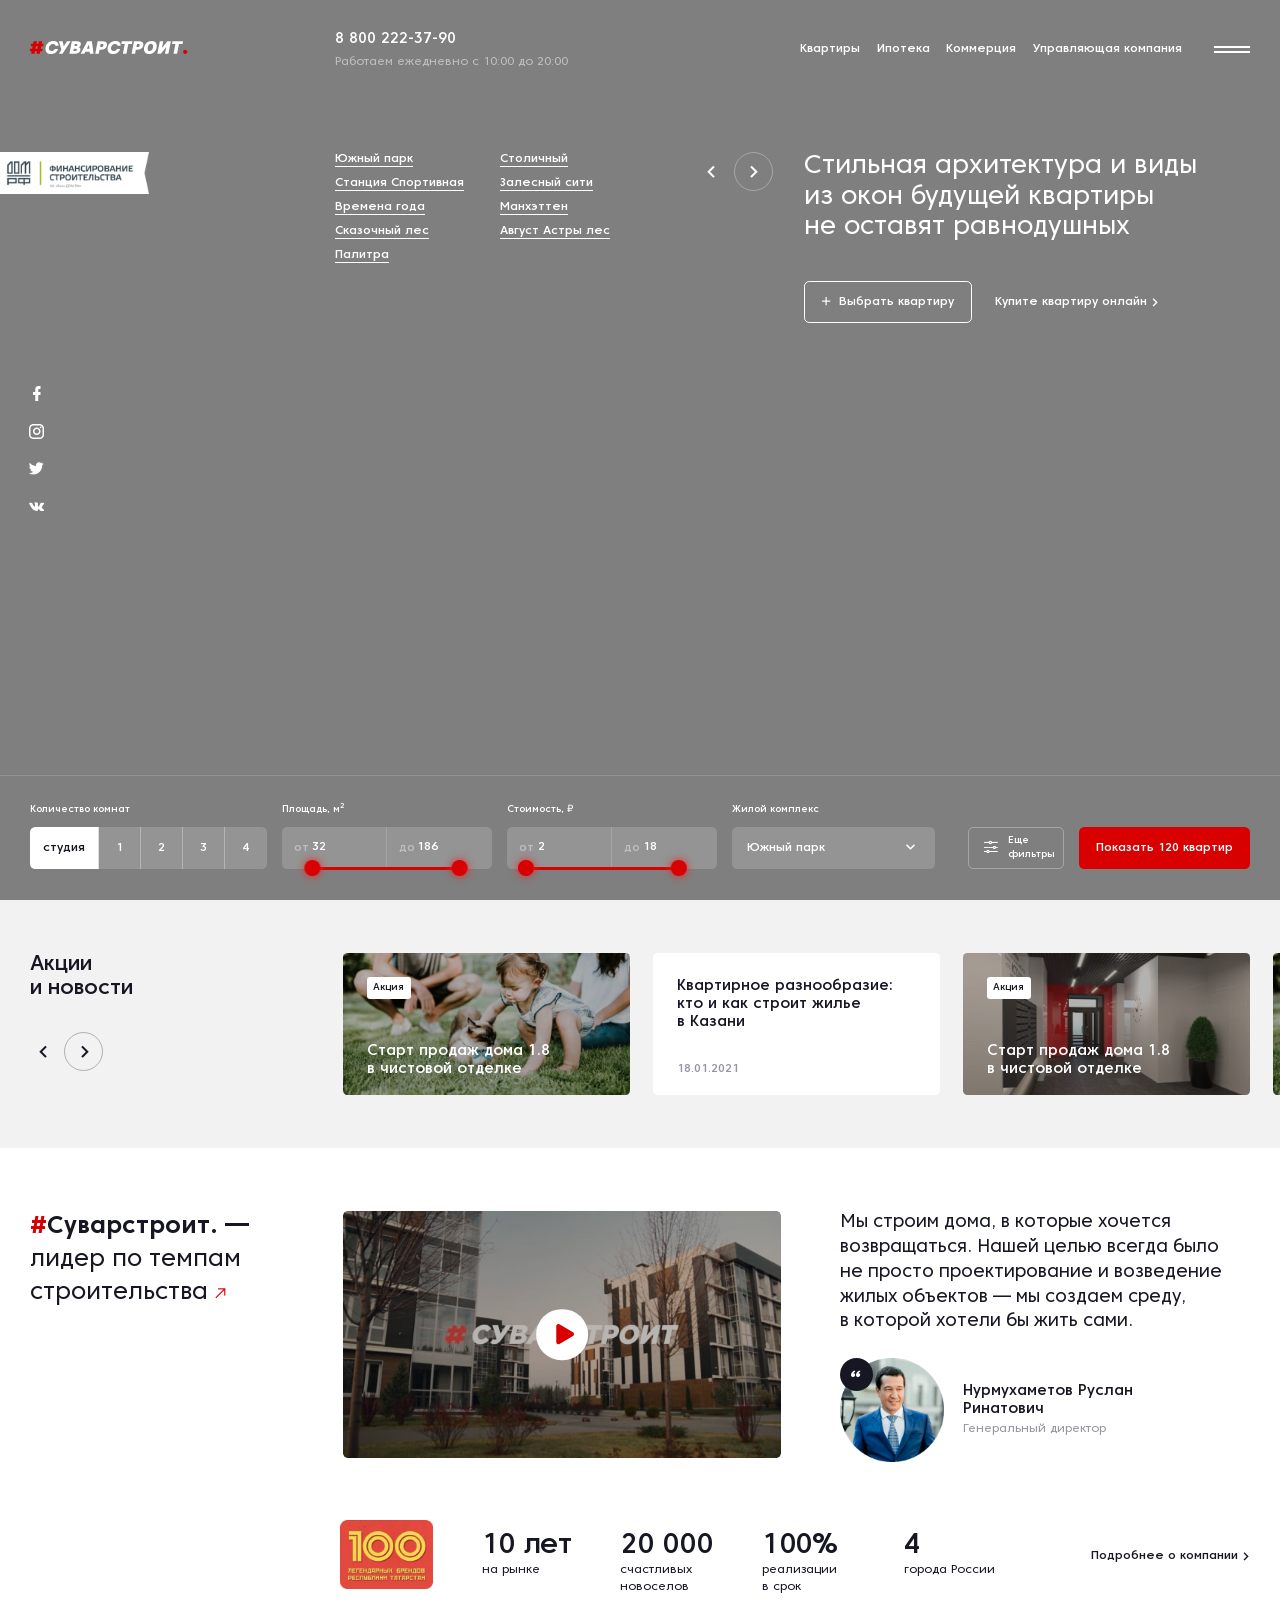
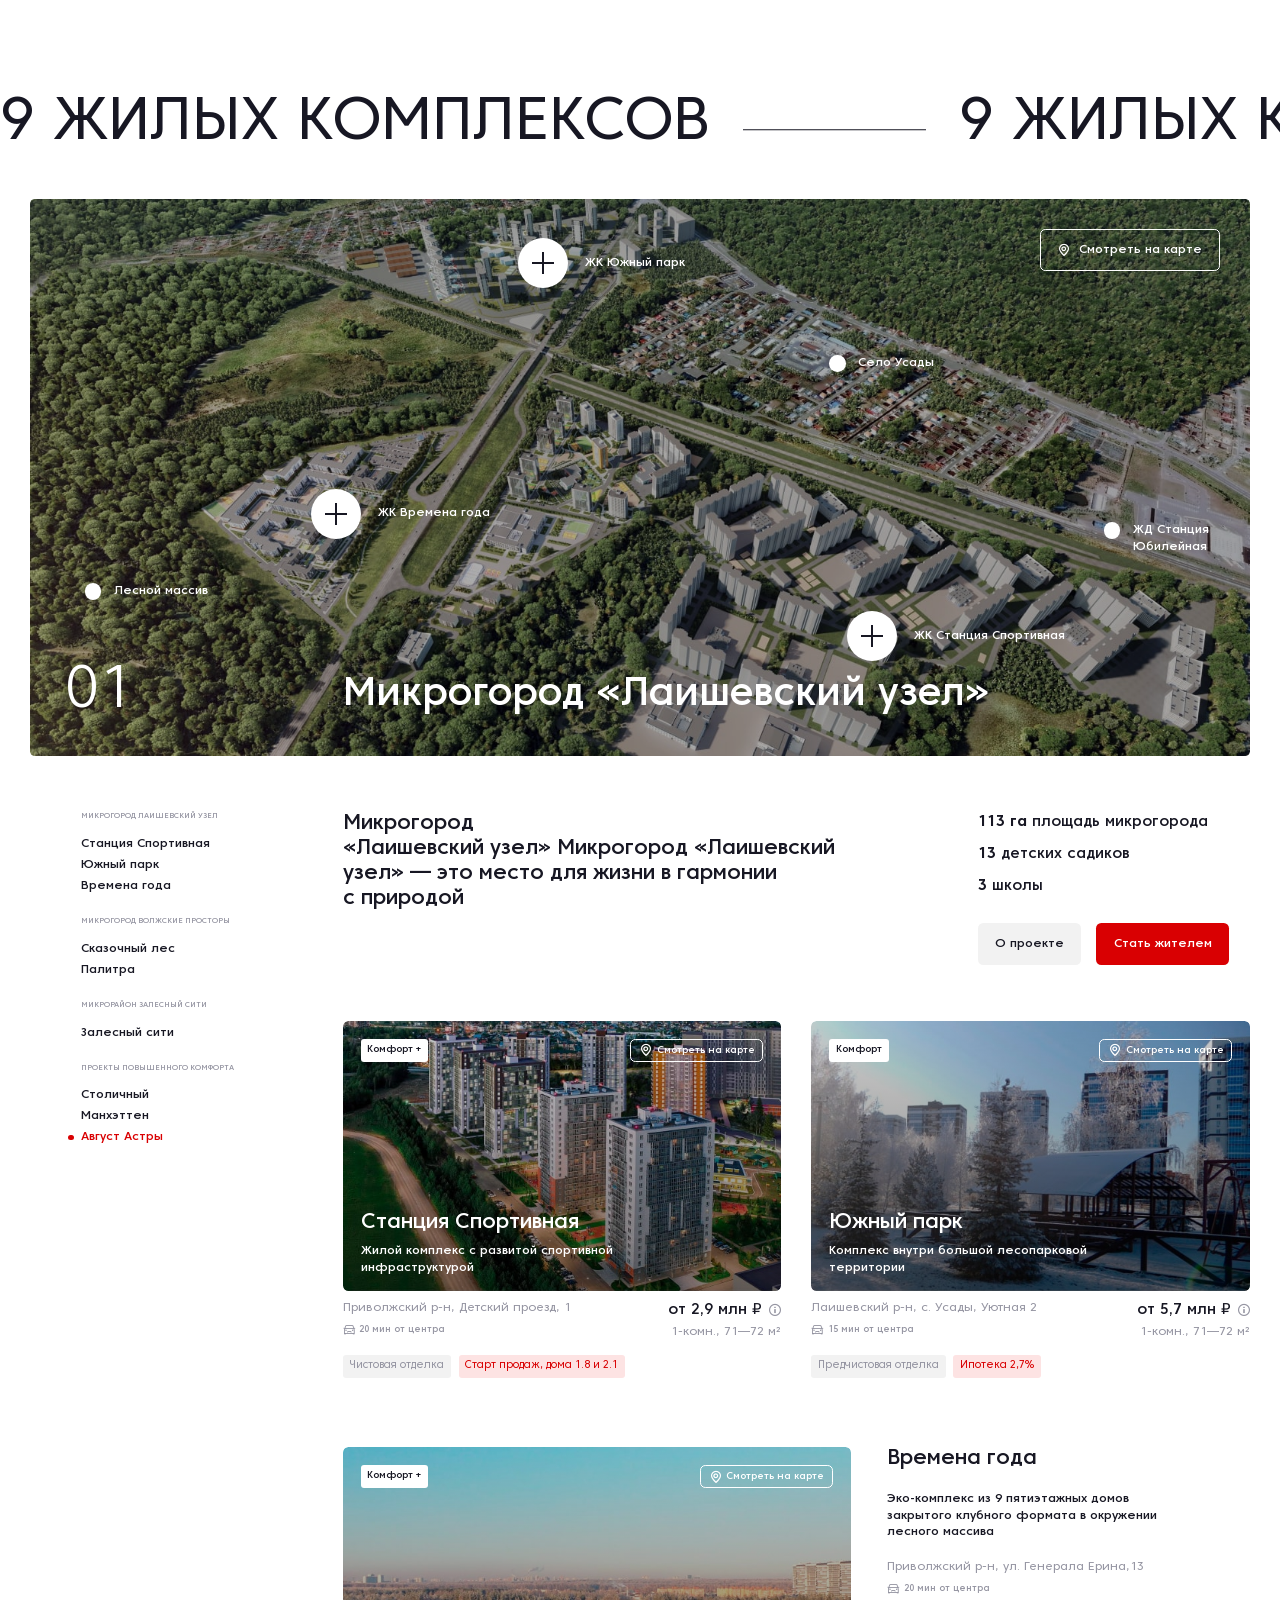
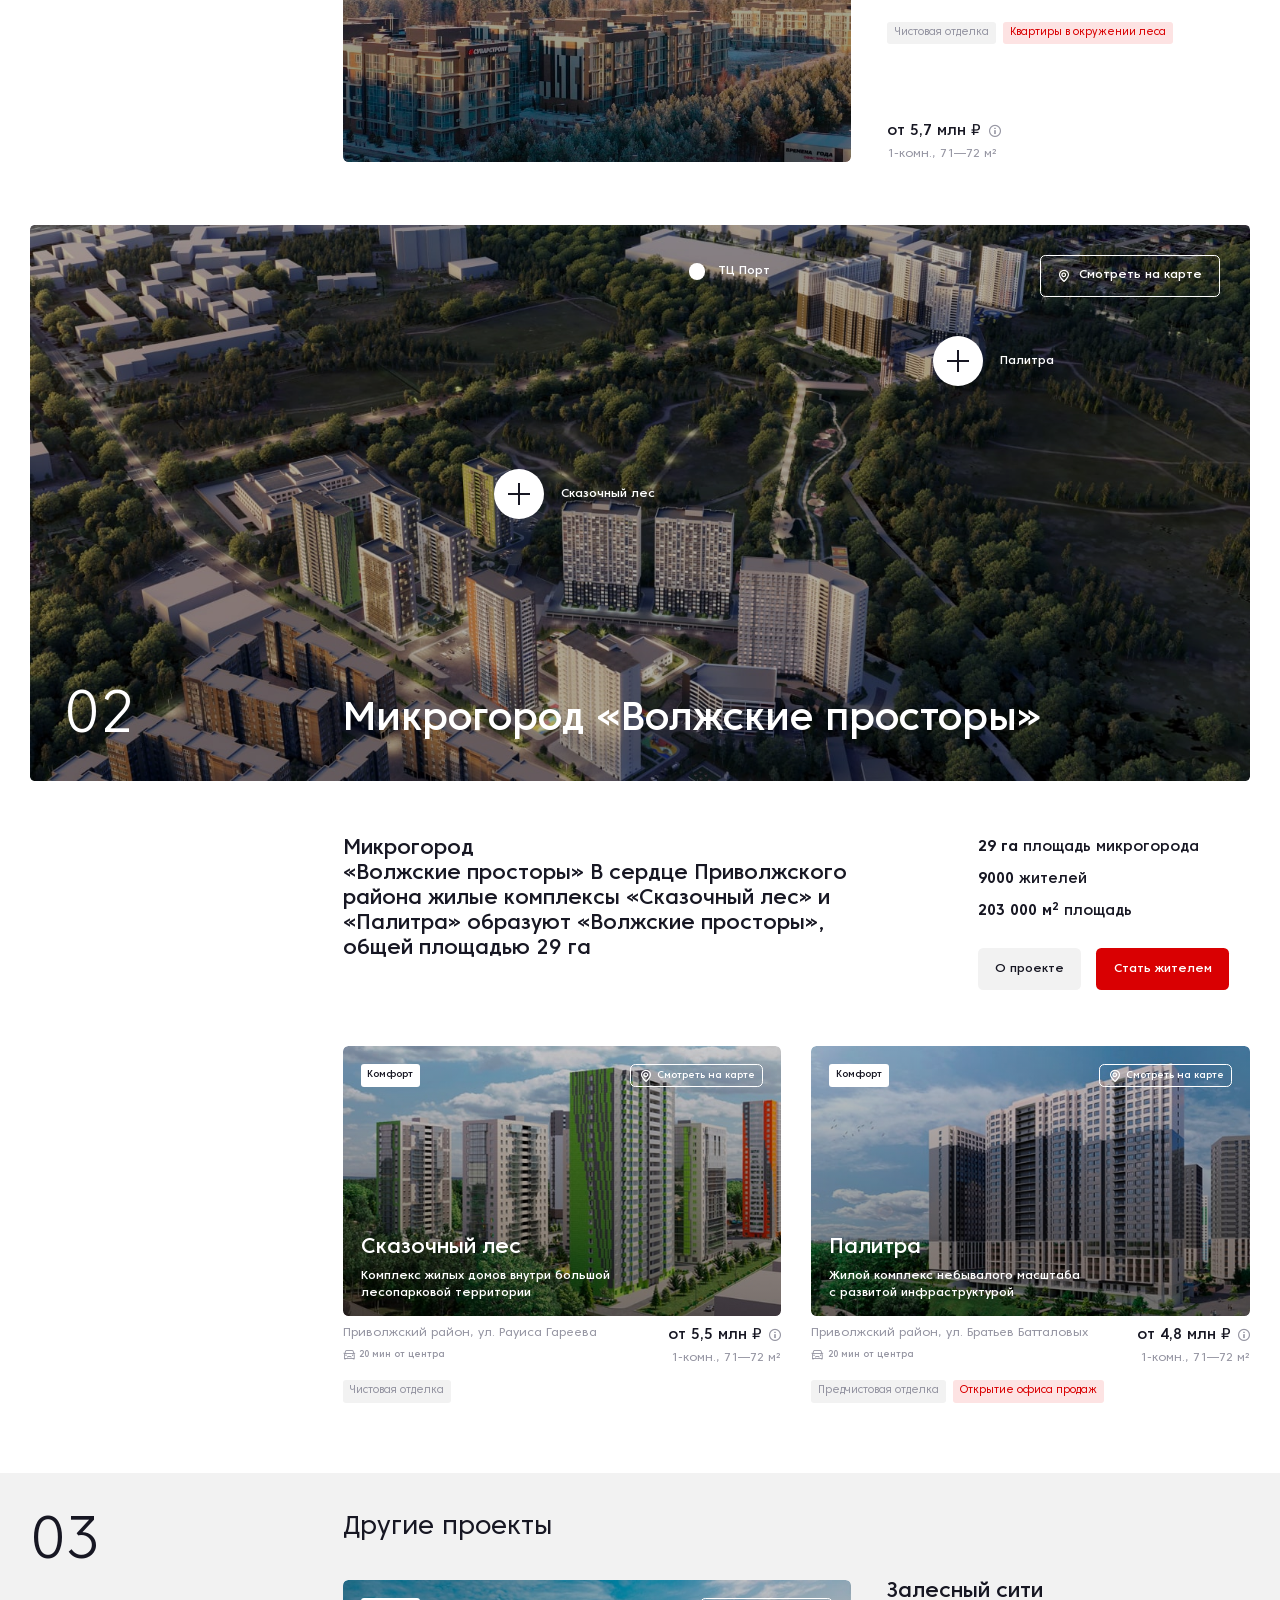
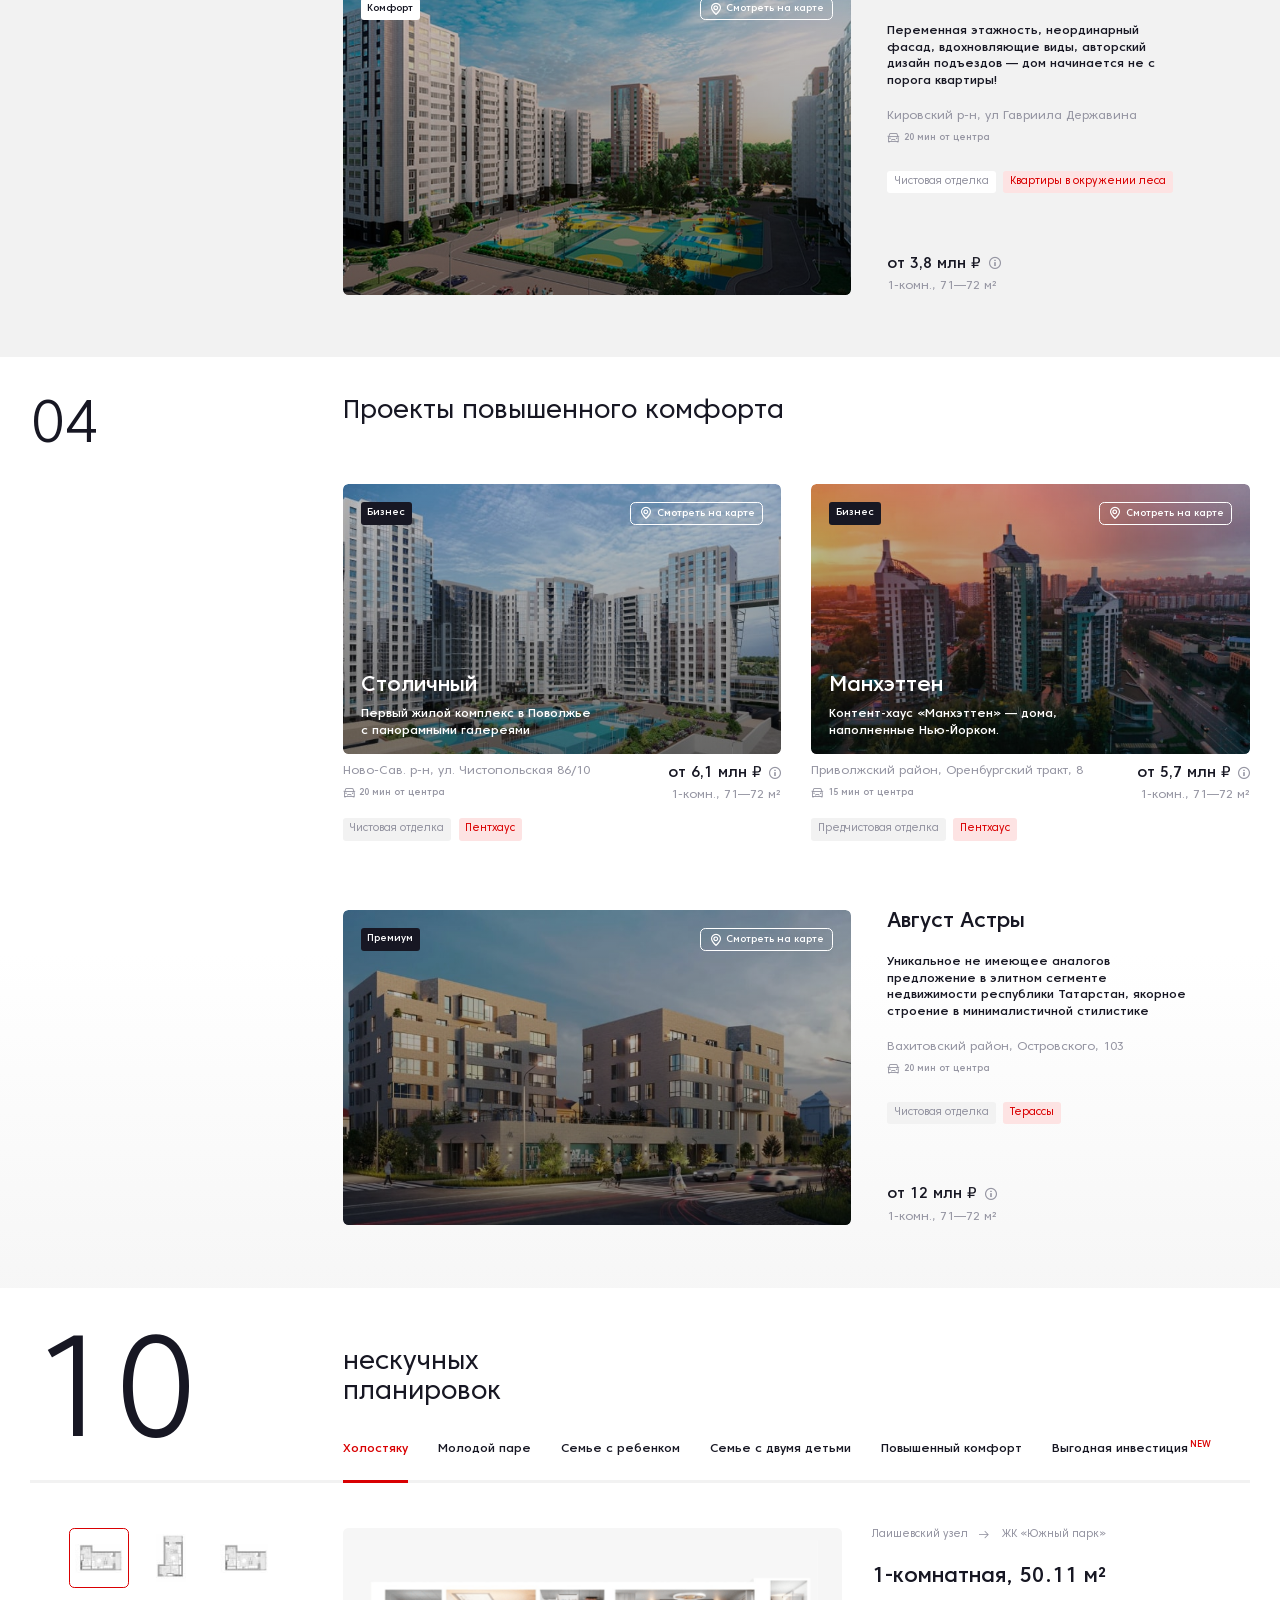
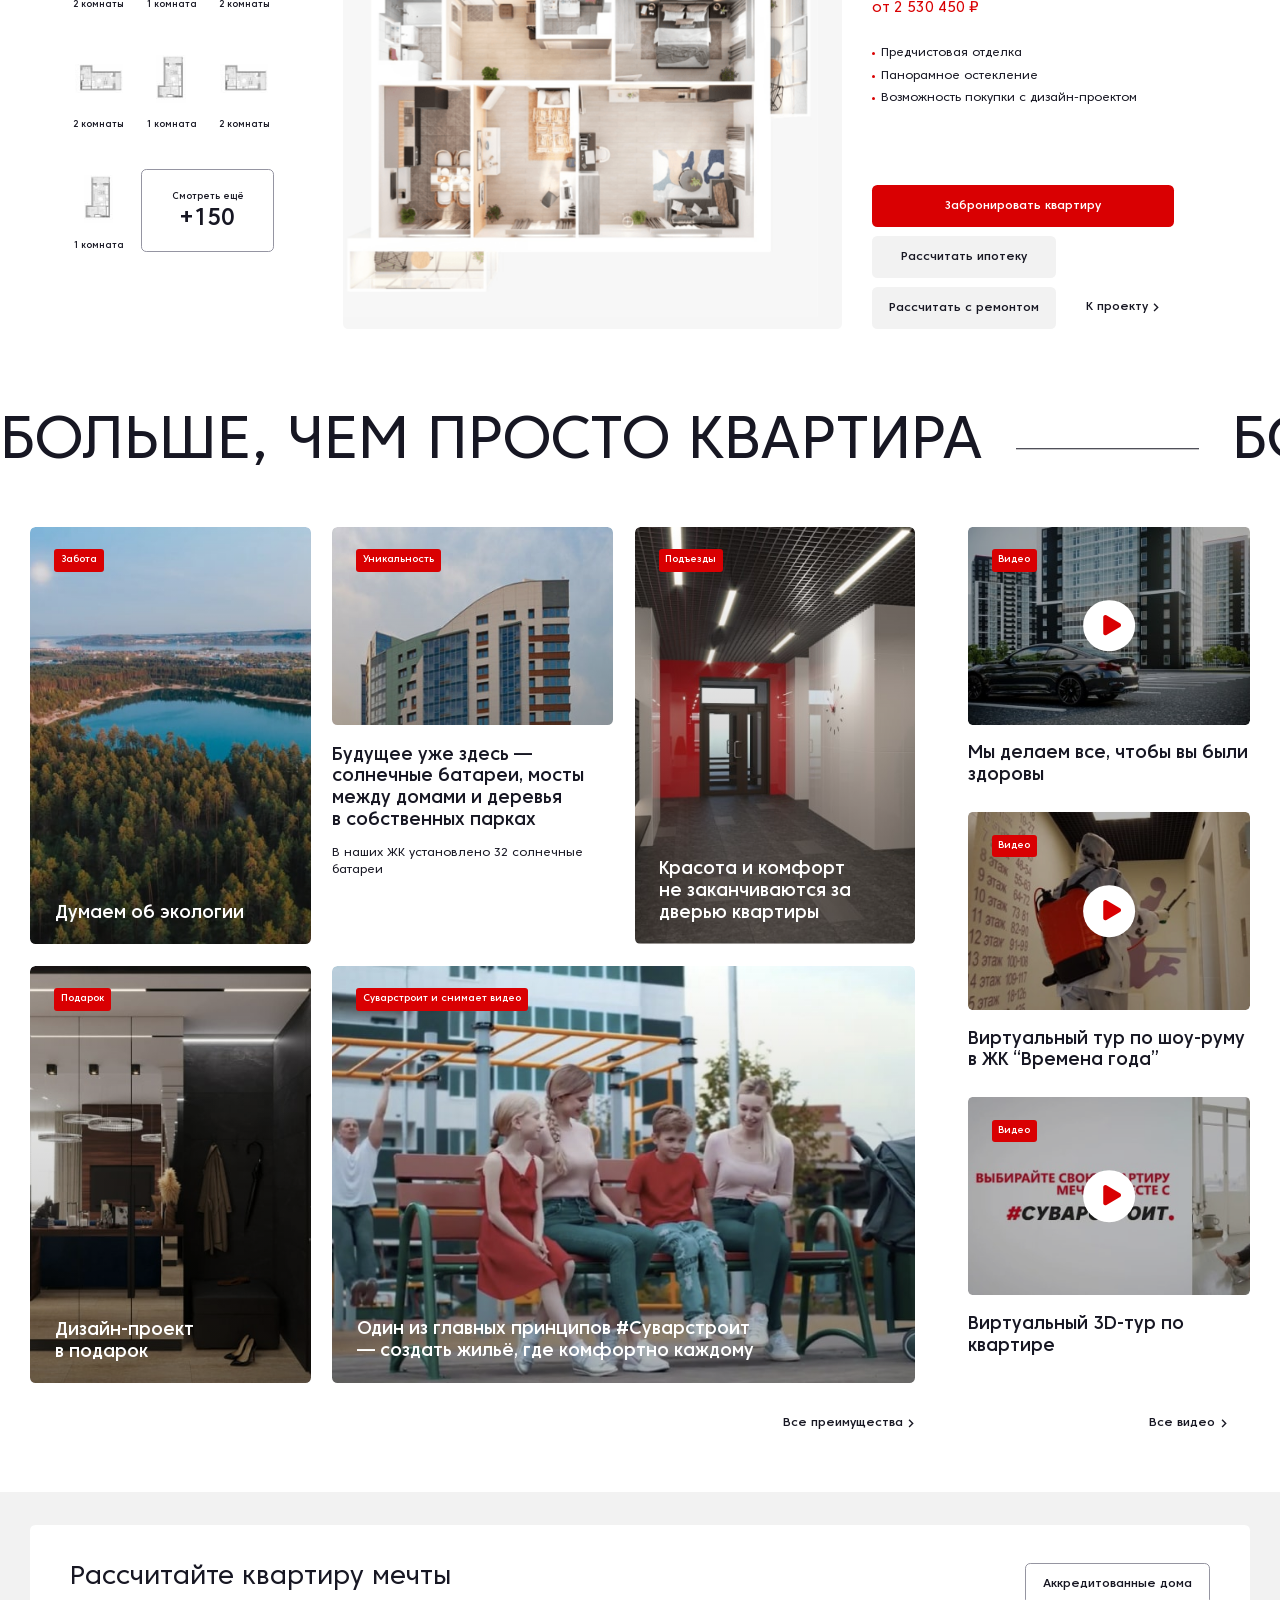
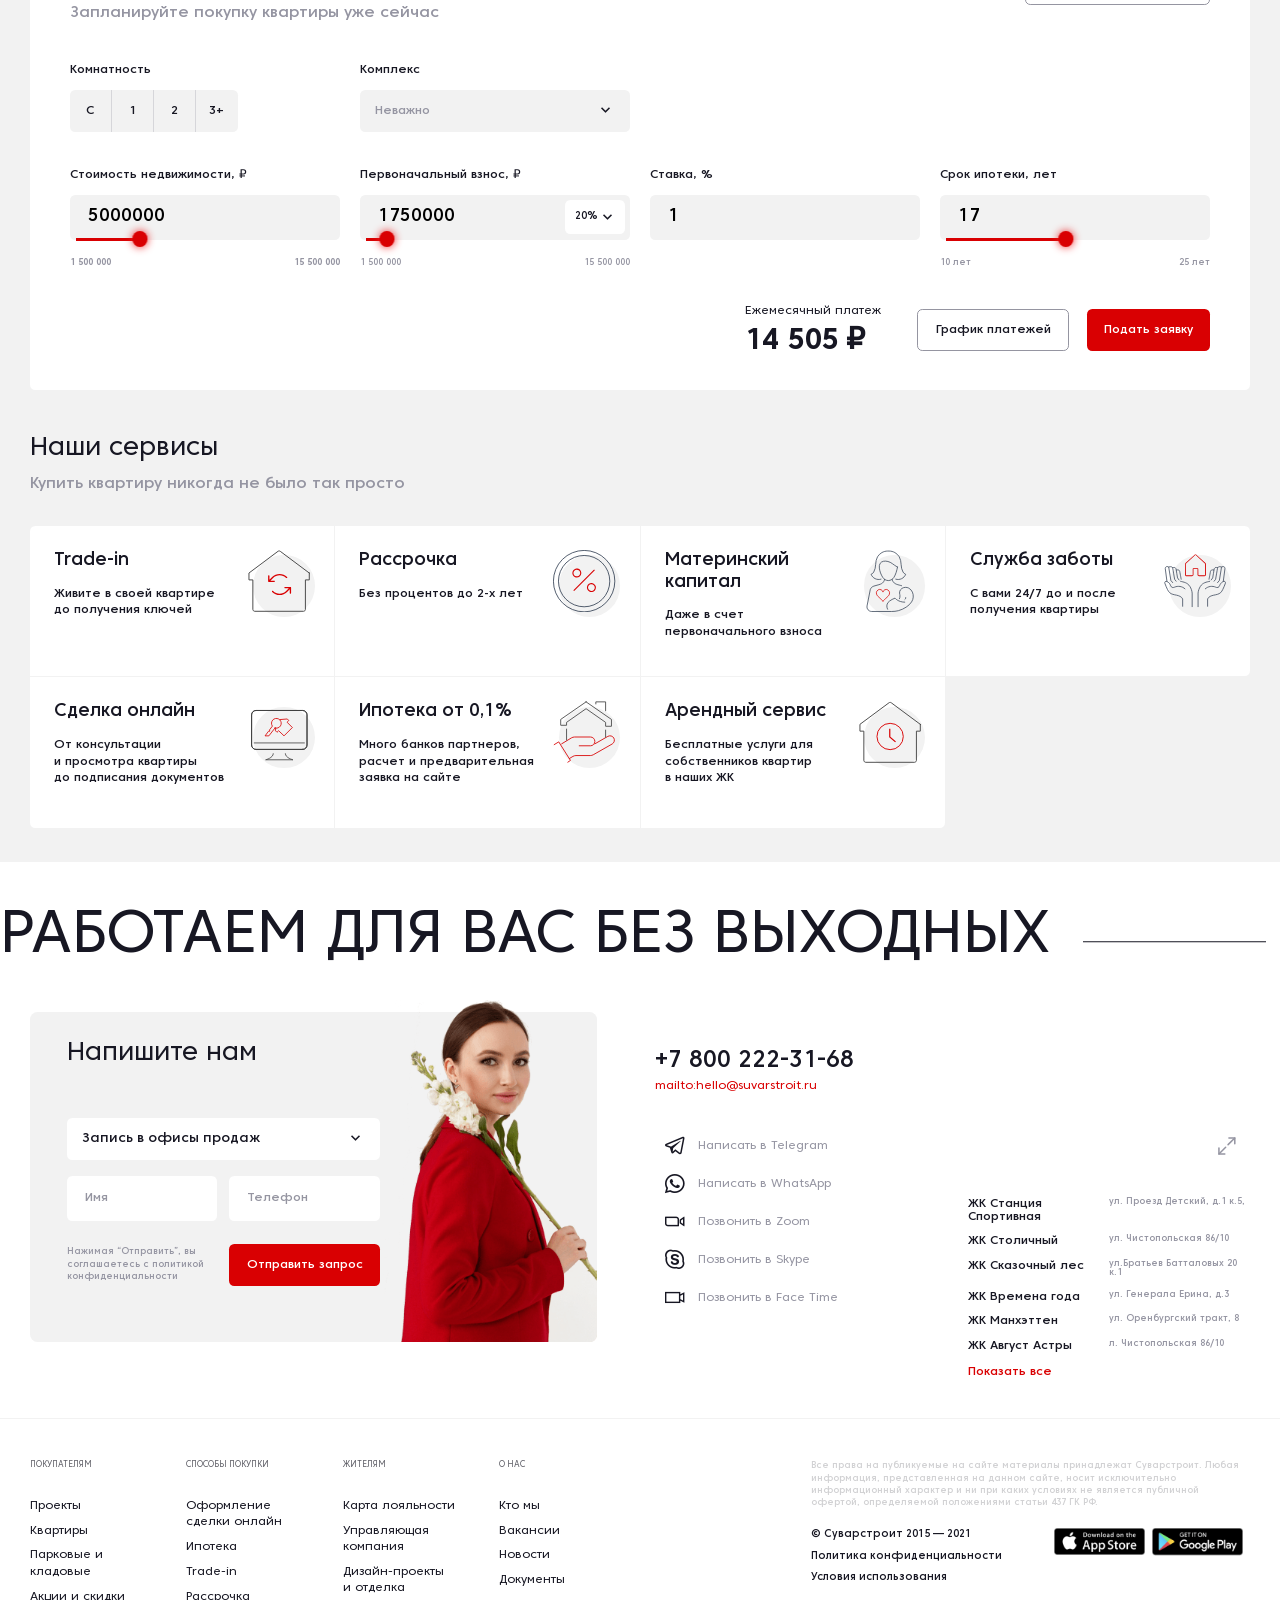
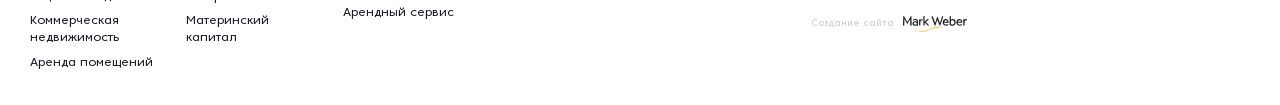
==== commit b9c7c274: "new" ====
--- a/app/index.html
+++ b/app/index.html
@@ -30,14 +30,6 @@
 
 <body>
 
-	<div class="page-loader">
-		<div class="page-loader-flex">
-			<div class="logo">
-				<img src="img/logo-dark.svg" alt="">
-			</div>
-		</div>
-	</div>
-
 	<header class="header">
 		<div class="container">
 			
@@ -66,10 +58,10 @@
 						</div>
 					</div>
 					<nav class="main-menu">
-						<a href="#" class="menu-link">Квартиры</a>
-						<a href="#" class="menu-link">Ипотека</a>
-						<a href="#" class="menu-link">Коммерция</a>
-						<a href="#" class="menu-link">Управляющая компания</a>
+						<a href="#" class="menu-link" data-hover-text="Квартиры"><span>Квартиры</span></a>
+						<a href="#" class="menu-link" data-hover-text="Ипотека"><span>Ипотека</span></a>
+						<a href="#" class="menu-link" data-hover-text="Коммерция"><span>Коммерция</span></a>
+						<a href="#" class="menu-link" data-hover-text="Управляющая компания"><span>Управляющая компания</span></a>
 					</nav>
 					<div class="header-mob-phone">
 						<div class="header-phone">
@@ -144,6 +136,42 @@
 						<div class="main-window-projects-list">
 							<div class="main-window-projects-item" id="main-project-1">
 								<div class="main-window-projects-img">
+									<img src="img/projects/3.jpg" alt="">
+								</div>
+								<div class="main-window-projects-text">
+									<div class="h5">Южный парк</div>
+									<p>Комплекс внутри большой лесопарковой территории</p>
+								</div>
+							</div>
+							<div class="main-window-projects-item" id="main-project-2">
+								<div class="main-window-projects-img">
+									<img src="img/projects/8.jpg" alt="">
+								</div>
+								<div class="main-window-projects-text">
+									<div class="h5">Столичный</div>
+									<p>Первый жилой комплекс в Поволжье с панорамными галереями</p>
+								</div>
+							</div>
+							<div class="main-window-projects-item" id="main-project-3">
+								<div class="main-window-projects-img">
+									<img src="img/projects/2.jpg" alt="">
+								</div>
+								<div class="main-window-projects-text">
+									<div class="h5">Станция Спортивная</div>
+									<p>Жилой комплекс с развитой спортивной инфраструктурой</p>
+								</div>
+							</div>
+							<div class="main-window-projects-item" id="main-project-4">
+								<div class="main-window-projects-img">
+									<img src="img/projects/7.jpg" alt="">
+								</div>
+								<div class="main-window-projects-text">
+									<div class="h5">Залесный сити</div>
+									<p>Переменная этажность, неординарный фасад, вдохновляющие виды, авторский дизайн подъездов — дом начинается не с порога квартиры!</p>
+								</div>
+							</div>
+							<div class="main-window-projects-item" id="main-project-5">
+								<div class="main-window-projects-img">
 									<img src="img/projects/main-banner-project-1.jpg" alt="">
 								</div>
 								<div class="main-window-projects-text">
@@ -151,76 +179,40 @@
 									<p>Эко-комплекс комфорт класса из 9 пятиэтажных домов закрытого клубного формата в окружении лесного массива</p>
 								</div>
 							</div>
-							<div class="main-window-projects-item" id="main-project-2">
-								<div class="main-window-projects-img">
-									<img src="img/projects/main-banner-project-1.jpg" alt="">
-								</div>
-								<div class="main-window-projects-text">
-									<div class="h5">Времена года</div>
-									<p>Эко-комплекс комфорт класса из 9 пятиэтажных домов закрытого клубного формата в окружении лесного массива</p>
-								</div>
-							</div>
-							<div class="main-window-projects-item" id="main-project-3">
-								<div class="main-window-projects-img">
-									<img src="img/projects/main-banner-project-1.jpg" alt="">
-								</div>
-								<div class="main-window-projects-text">
-									<div class="h5">Времена года</div>
-									<p>Эко-комплекс комфорт класса из 9 пятиэтажных домов закрытого клубного формата в окружении лесного массива</p>
-								</div>
-							</div>
-							<div class="main-window-projects-item" id="main-project-4">
-								<div class="main-window-projects-img">
-									<img src="img/projects/main-banner-project-1.jpg" alt="">
-								</div>
-								<div class="main-window-projects-text">
-									<div class="h5">Времена года</div>
-									<p>Эко-комплекс комфорт класса из 9 пятиэтажных домов закрытого клубного формата в окружении лесного массива</p>
-								</div>
-							</div>
-							<div class="main-window-projects-item" id="main-project-5">
-								<div class="main-window-projects-img">
-									<img src="img/projects/main-banner-project-1.jpg" alt="">
-								</div>
-								<div class="main-window-projects-text">
-									<div class="h5">Времена года</div>
-									<p>Эко-комплекс комфорт класса из 9 пятиэтажных домов закрытого клубного формата в окружении лесного массива</p>
-								</div>
-							</div>
 							<div class="main-window-projects-item" id="main-project-6">
 								<div class="main-window-projects-img">
-									<img src="img/projects/main-banner-project-1.jpg" alt="">
+									<img src="img/projects/9.jpg" alt="">
 								</div>
 								<div class="main-window-projects-text">
-									<div class="h5">Времена года</div>
-									<p>Эко-комплекс комфорт класса из 9 пятиэтажных домов закрытого клубного формата в окружении лесного массива</p>
+									<div class="h5">Манхэттен</div>
+									<p>Контент-хаус «Манхэттен» — дома, наполненные Нью-Йорком.</p>
 								</div>
 							</div>
 							<div class="main-window-projects-item" id="main-project-7">
 								<div class="main-window-projects-img">
-									<img src="img/projects/main-banner-project-1.jpg" alt="">
+									<img src="img/projects/5.jpg" alt="">
 								</div>
 								<div class="main-window-projects-text">
-									<div class="h5">Времена года</div>
-									<p>Эко-комплекс комфорт класса из 9 пятиэтажных домов закрытого клубного формата в окружении лесного массива</p>
+									<div class="h5">Сказочный лес</div>
+									<p>Комплекс жилых домов внутри большой лесопарковой территории</p>
 								</div>
 							</div>
 							<div class="main-window-projects-item" id="main-project-8">
 								<div class="main-window-projects-img">
-									<img src="img/projects/main-banner-project-1.jpg" alt="">
+									<img src="img/projects/10.jpg" alt="">
 								</div>
 								<div class="main-window-projects-text">
-									<div class="h5">Времена года</div>
-									<p>Эко-комплекс комфорт класса из 9 пятиэтажных домов закрытого клубного формата в окружении лесного массива</p>
+									<div class="h5">Август Астры лес</div>
+									<p>Уникальное не имеющее аналогов предложение в элитном сегменте недвижимости республики Татарстан, якорное строение в минималистичной стилистике</p>
 								</div>
 							</div>
 							<div class="main-window-projects-item" id="main-project-9">
 								<div class="main-window-projects-img">
-									<img src="img/projects/main-banner-project-1.jpg" alt="">
+									<img src="img/projects/6.jpg" alt="">
 								</div>
 								<div class="main-window-projects-text">
-									<div class="h5">Времена года</div>
-									<p>Эко-комплекс комфорт класса из 9 пятиэтажных домов закрытого клубного формата в окружении лесного массива</p>
+									<div class="h5">Палитра</div>
+									<p>Жилой комплекс небывалого масштаба с развитой инфраструктурой</p>
 								</div>
 							</div>
 						</div>
@@ -242,14 +234,14 @@
 								<div class="h2">Стильная архитектура и виды из окон будущей квартиры не оставят равнодушных</div>
 								<div class="main-window-slider-btns">
 									<a href="#" class="btn btn-white-border btn-icon"><span class="icon-plus"></span>Выбрать квартиру</a>
-									<a href="#" class="link-angle white">Кнопка <span class="icon-angle-right"></span></a>
+									<a href="#" class="link-angle white">Купите квартиру онлайн <span class="icon-angle-right"></span></a>
 								</div>
 							</div>
 							<div class="main-window-slider-item">
 								<div class="h2">Большеи парковые территории и безопасные дворы созданы для счастливой жизни</div>
 								<div class="main-window-slider-btns">
 									<a href="#" class="btn btn-white-border btn-icon"><span class="icon-plus"></span>Выбрать квартиру</a>
-									<a href="#" class="link-angle white">Кнопка <span class="icon-angle-right"></span></a>
+									<a href="#" class="link-angle white">Купите квартиру онлайн <span class="icon-angle-right"></span></a>
 								</div>
 							</div>
 						</div>
@@ -309,7 +301,7 @@
 					</div>
 
 					<div class="filter-item">
-						<div class="filter-title">Стоимость, млн ₽</div>
+						<div class="filter-title">Стоимость, ₽</div>
 						<div class="filter-range">
 							<div class="filter-range-inputs">
 								<div class="filter-range-input-group">
@@ -321,7 +313,7 @@
 									<input type="text" class="filter-range-input decimal to" value="17.5" data-max="22">
 								</div>
 							</div>
-							<div class="filter-range-slider"></div>
+							<div class="filter-range-slider" data-step="1"></div>
 						</div>
 					</div>
 
@@ -578,123 +570,188 @@
 		</div>
 	</section>
 
-	<section class="s-projects animate">
-		<div class="container">
-			<div class="row">
-				
-				<div class="col-xl-2">
-					<div class="location-nav">
-						<div class="h6">Микрогород Лаишевский узел</div>
-						<div class="location-nav-link"><a href="#" class="active">Станция Спортивная</a></div>
-						<div class="location-nav-link"><a href="#">Южный парк</a></div>
-						<div class="location-nav-link"><a href="#">Времена года</a></div>
-						<div class="h6">Микрогород Волжские просторы</div>
-						<div class="location-nav-link"><a href="#">Сказочный лес</a></div>
-						<div class="location-nav-link"><a href="#">Палитра</a></div>
-						<div class="h6">Микрорайон Залесный сити</div>
-						<div class="location-nav-link"><a href="#">Залесный сити</a></div>
-						<div class="h6">Проекты повышенного комфорта</div>
-						<div class="location-nav-link"><a href="#">Столичный</a></div>
-						<div class="location-nav-link"><a href="#">Манхэттен</a></div>
-						<div class="location-nav-link"><a href="#">Август Астры</a></div>
-					</div>
-				</div>
-
-				<div class="col-xl-6">
-
-					<div class="projects-header">
-						<div class="projects-header-left">
-							<div class="h3">Микрогород «Лаишевский узел» — это место для жизни в гармонии с природой</div>
-						</div>
-						<div class="projects-header-right">
-							<div class="projects-header-right-icon"><span class="icon-attention"></span></div>
-							<div class="projects-header-right-content">
-								<ul>
-									<li><span>113 га</span> площадь микрогорода</li>
-									<li><span>13</span> детских садиков</li>
-									<li><span>3</span> школы</li>
-								</ul>
-								<div class="projects-header-right-btns">
-									<a href="#" class="btn btn-gray">О проекте</a>
-									<a href="#" class="btn">Стать жителем</a>
-								</div>
-							</div>
-						</div>
-					</div>
-
-					<div class="row">
-						
-						<div class="col-4">
-							<div class="project">
-								<div class="project-header">
-									<img src="img/projects/2.jpg" alt="">
-									<div class="stick">Комфорт +</div>
-									<a href="#map-popup" class="project-map-link open-popup" data-name="Станция Спортивная" data-coord="55.680153, 49.200674"><span class="icon-location-arrow"></span> Смотреть на карте</a>
-									<div class="project-title">
-										<div class="h3">Станция Спортивная</div>
-										<p>Жилой комплекс с развитой спортивной инфраструктурой</p>
-									</div>
-								</div>
-								<div class="project-body">
-									<div class="project-descr">
-										<div class="project-descr-left">
-											<p>Приволжский р-н, Детский проезд, 1</p>
-											<div class="project-distance"><span class="icon-car"></span> 20 мин от центра</div>
-										</div>
-										<div class="project-descr-right">
-											<div class="project-price">
-												<div class="project-price-val">от 2,9 млн ₽</div>
-												<div class="project-price-info">
-													<div class="project-price-info-icon"><span class="icon-attention"></span></div>
-													<div class="project-price-info-dropdown">
-														<ul>
-															<li>
-																<span>1-комн., 71—72 м<sup>2</sup></span>
-																<span>от 2,9 млн ₽</span>
-															</li>
-															<li>
-																<span>2-комн., 90—96 м<sup>2</sup></span>
-																<span>от 3,3 млн ₽</span>
-															</li>
-															<li>
-																<span>3-комн., 101—105 м<sup>2</sup></span>
-																<span>от 4,5 млн ₽</span>
-															</li>
-															<li>
-																<span>4-комн., 140—156 м<sup>2</sup></span>
-																<span>от 5,9 млн ₽</span>
-															</li>
-														</ul>
+	<section class="s-projects-wrapper">
+
+		<div class="projects-nav-wrapper">
+			<div class="location-nav">
+				<div class="h6">Микрогород Лаишевский узел</div>
+				<div class="location-nav-link"><a href="#proj-1" class="active">Станция Спортивная</a></div>
+				<div class="location-nav-link"><a href="#proj-2">Южный парк</a></div>
+				<div class="location-nav-link"><a href="#proj-3">Времена года</a></div>
+				<div class="h6">Микрогород Волжские просторы</div>
+				<div class="location-nav-link"><a href="#proj-4">Сказочный лес</a></div>
+				<div class="location-nav-link"><a href="#proj-5">Палитра</a></div>
+				<div class="h6">Микрорайон Залесный сити</div>
+				<div class="location-nav-link"><a href="#proj-6">Залесный сити</a></div>
+				<div class="h6">Проекты повышенного комфорта</div>
+				<div class="location-nav-link"><a href="#proj-7">Столичный</a></div>
+				<div class="location-nav-link"><a href="#proj-8">Манхэттен</a></div>
+				<div class="location-nav-link"><a href="#proj-9">Август Астры</a></div>
+			</div>
+		</div>
+		
+		<section class="s-projects animate s-projects-nav">
+			<div class="container">
+				<div class="row">
+
+					<div class="col-xl-2"></div>
+
+					<div class="col-xl-6">
+
+						<div class="projects-header">
+							<div class="projects-header-left">
+								<div class="h3">
+									<span class="mob-text">Микрогород<br>«Лаишевский узел»</span>
+									<span>Микрогород «Лаишевский узел» — это место для жизни в гармонии с природой</span>
+								</div>
+							</div>
+							<div class="projects-header-right">
+								<div class="projects-header-right-icon"><span class="icon-attention"></span></div>
+								<div class="projects-header-right-content">
+									<ul>
+										<li><span>113 га</span> площадь микрогорода</li>
+										<li><span>13</span> детских садиков</li>
+										<li><span>3</span> школы</li>
+									</ul>
+									<div class="projects-header-right-btns">
+										<a href="#" class="btn btn-gray">О проекте</a>
+										<a href="#" class="btn">Стать жителем</a>
+									</div>
+								</div>
+							</div>
+						</div>
+
+						<div class="row">
+
+							<div class="col-4">
+								<div class="project" id="proj-1">
+									<div class="project-header">
+										<img src="img/projects/2.jpg" alt="">
+										<div class="stick">Комфорт +</div>
+										<a href="#map-popup" class="project-map-link open-popup" data-name="Станция Спортивная" data-coord="55.680153, 49.200674"><span class="icon-location-arrow"></span> Смотреть на карте</a>
+										<div class="project-title">
+											<div class="h3">Станция Спортивная</div>
+											<p>Жилой комплекс с развитой спортивной инфраструктурой</p>
+										</div>
+									</div>
+									<div class="project-body">
+										<div class="project-descr">
+											<div class="project-descr-left">
+												<p>Приволжский р-н, Детский проезд, 1</p>
+												<div class="project-distance"><span class="icon-car"></span> 20 мин от центра</div>
+											</div>
+											<div class="project-descr-right">
+												<div class="project-price">
+													<div class="project-price-val">от 2,9 млн ₽</div>
+													<div class="project-price-info">
+														<div class="project-price-info-icon"><span class="icon-attention"></span></div>
+														<div class="project-price-info-dropdown">
+															<ul>
+																<li>
+																	<span>1-комн., 71—72 м<sup>2</sup></span>
+																	<span>от 2,9 млн ₽</span>
+																</li>
+																<li>
+																	<span>2-комн., 90—96 м<sup>2</sup></span>
+																	<span>от 3,3 млн ₽</span>
+																</li>
+																<li>
+																	<span>3-комн., 101—105 м<sup>2</sup></span>
+																	<span>от 4,5 млн ₽</span>
+																</li>
+																<li>
+																	<span>4-комн., 140—156 м<sup>2</sup></span>
+																	<span>от 5,9 млн ₽</span>
+																</li>
+															</ul>
+														</div>
 													</div>
 												</div>
-											</div>
-											<div class="project-size">1-комн., 71—72 м²</div>
-										</div>
-									</div>
-								</div>
-								<div class="project-labels">
-									<div class="label">Чистовая отделка</div>
-									<div class="label red">Старт продаж, дома 1.8 и 2.1</div>
-								</div>
-							</div>
-						</div>
-
-						<div class="col-4">
-							<div class="project">
-								<div class="project-header">
-									<img src="img/projects/3.jpg" alt="">
-									<div class="stick">Комфорт</div>
-									<a href="#map-popup" class="project-map-link open-popup" data-name="Южный парк" data-coord="55.689278, 49.200297"><span class="icon-location-arrow"></span> Смотреть на карте</a>
-									<div class="project-title">
-										<div class="h3">Южный парк</div>
-										<p>Комплекс внутри большой лесопарковой территории</p>
-									</div>
-								</div>
-								<div class="project-body">
-									<div class="project-descr">
+												<div class="project-size">1-комн., 71—72 м²</div>
+											</div>
+										</div>
+									</div>
+									<div class="project-labels">
+										<div class="label">Чистовая отделка</div>
+										<div class="label red">Старт продаж, дома 1.8 и 2.1</div>
+									</div>
+								</div>
+							</div>
+
+							<div class="col-4">
+								<div class="project" id="proj-2">
+									<div class="project-header">
+										<img src="img/projects/3.jpg" alt="">
+										<div class="stick">Комфорт</div>
+										<a href="#map-popup" class="project-map-link open-popup" data-name="Южный парк" data-coord="55.689278, 49.200297"><span class="icon-location-arrow"></span> Смотреть на карте</a>
+										<div class="project-title">
+											<div class="h3">Южный парк</div>
+											<p>Комплекс внутри большой лесопарковой территории</p>
+										</div>
+									</div>
+									<div class="project-body">
+										<div class="project-descr">
+											<div class="project-descr-left">
+												<p>Лаишевский р-н, с. Усады, Уютная 2</p>
+												<div class="project-distance"><span class="icon-car"></span> 15 мин от центра</div>
+											</div>
+											<div class="project-descr-right">
+												<div class="project-price">
+													<div class="project-price-val">от 5,7 млн ₽</div>
+													<div class="project-price-info">
+														<div class="project-price-info-icon"><span class="icon-attention"></span></div>
+														<div class="project-price-info-dropdown">
+															<ul>
+																<li>
+																	<span>1-комн., 71—72 м<sup>2</sup></span>
+																	<span>от 2,9 млн ₽</span>
+																</li>
+																<li>
+																	<span>2-комн., 90—96 м<sup>2</sup></span>
+																	<span>от 3,3 млн ₽</span>
+																</li>
+																<li>
+																	<span>3-комн., 101—105 м<sup>2</sup></span>
+																	<span>от 4,5 млн ₽</span>
+																</li>
+																<li>
+																	<span>4-комн., 140—156 м<sup>2</sup></span>
+																	<span>от 5,9 млн ₽</span>
+																</li>
+															</ul>
+														</div>
+													</div>
+												</div>
+												<div class="project-size">1-комн., 71—72 м²</div>
+											</div>
+										</div>
+									</div>
+									<div class="project-labels">
+										<div class="label">Предчистовая отделка</div>
+										<div class="label red">Ипотека 2,7%</div>
+									</div>
+								</div>
+							</div>
+
+							<div class="col-8">
+								<div class="project project--big" id="proj-3">
+									<div class="project-header">
+										<img src="img/projects/4.jpg" alt="">
+										<div class="stick">Комфорт +</div>
+										<a href="#map-popup" class="project-map-link open-popup" data-name="Времена года" data-coord="55.681641, 49.191961"><span class="icon-location-arrow"></span> Смотреть на карте</a>
+									</div>
+									<div class="project-body">
+										<div class="project-title">
+											<div class="h3">Времена года</div>
+											<p>Эко-комплекс из 9 пятиэтажных домов закрытого клубного формата в окружении лесного массива</p>
+										</div>
 										<div class="project-descr-left">
-											<p>Лаишевский р-н, с. Усады, Уютная 2</p>
-											<div class="project-distance"><span class="icon-car"></span> 15 мин от центра</div>
+											<p>Приволжский р-н, ул. Генерала Ерина,13</p>
+											<div class="project-distance"><span class="icon-car"></span> 20 мин от центра</div>
+										</div>
+										<div class="project-labels">
+											<div class="label">Чистовая отделка</div>
+											<div class="label red">Квартиры в окружении леса</div>
 										</div>
 										<div class="project-descr-right">
 											<div class="project-price">
@@ -727,174 +784,255 @@
 										</div>
 									</div>
 								</div>
-								<div class="project-labels">
-									<div class="label">Предчистовая отделка</div>
-									<div class="label red">Ипотека 2,7%</div>
-								</div>
-							</div>
-						</div>
-
-						<div class="col-8">
-							<div class="project project--big">
-								<div class="project-header">
-									<img src="img/projects/4.jpg" alt="">
-									<div class="stick">Комфорт +</div>
-									<a href="#map-popup" class="project-map-link open-popup" data-name="Времена года" data-coord="55.681641, 49.191961"><span class="icon-location-arrow"></span> Смотреть на карте</a>
-								</div>
-								<div class="project-body">
-									<div class="project-title">
-										<div class="h3">Времена года</div>
-										<p>Эко-комплекс из 9 пятиэтажных домов закрытого клубного формата в окружении лесного массива</p>
-									</div>
-									<div class="project-descr-left">
-										<p>Приволжский р-н, ул. Генерала Ерина,13</p>
-										<div class="project-distance"><span class="icon-car"></span> 20 мин от центра</div>
+							</div>
+
+						</div>
+
+					</div>
+
+				</div>
+			</div>
+		</section>
+
+		<section class="s-city-map animate">
+			<div class="container">
+
+				<div class="city-map-wrapper">
+					<div class="city-map-img">
+						<img src="img/map-2.jpg" alt="">
+					</div>
+					<div class="city-map-dots">
+						<div class="city-map-dots-item" style="top: 44%; left: 38%">
+							<div class="city-map-dots-icon"><span></span>Сказочный лес</div>
+							<div class="city-map-dots-content">
+								<img src="img/projects/14.jpg" alt="">
+								<div class="h5">ЖК Сказочный лес</div>
+								<p>В центре Приволжского района, вблизи живописной березовой рощи</p>
+								<p>Удобная транспортная развязка – до центра 15 минут</p>
+								<a href="#" class="link-angle">Перейти <span class="icon-angle-right"></span></a>
+							</div>
+						</div>
+						<div class="city-map-dots-item" style="top: 20%; left: 74%">
+							<div class="city-map-dots-icon"><span></span>Палитра</div>
+							<div class="city-map-dots-content">
+								<img src="img/projects/15.jpg" alt="">
+								<div class="h5">ЖК Палитра</div>
+								<p>Новый, современный,комфортный, дружелюбный, сверкающий самыми яркими красками жилой комплекс</p>
+								<p>Легко добраться до центра города за 10 минут</p>
+								<a href="#" class="link-angle">Перейти <span class="icon-angle-right"></span></a>
+							</div>
+						</div>
+						<div class="city-map-dots-item" style="top: 7%; left: 54%;">
+							<div class="city-map-dots-item-small">ТЦ Порт</div>
+						</div>
+					</div>
+					<div class="city-map-title">
+						<div class="row">
+							<div class="col-md-2">
+								<div class="section-nmb">02</div>
+							</div>
+							<div class="col-md-6">
+								<div class="map-title">Микрогород «Волжские просторы»</div>
+							</div>
+						</div>
+					</div>
+					<div class="city-map-open-full">
+						<a href="#" class="btn btn-white-border btn-icon"><span class="icon-location-arrow"></span> Смотреть на карте</a>
+					</div>
+				</div>
+
+			</div>
+		</section>
+
+		<section class="s-projects animate">
+			<div class="container">
+				<div class="row">
+
+					<div class="col-xl-2"></div>
+
+					<div class="col-xl-6">
+
+						<div class="projects-header">
+							<div class="projects-header-left">
+								<div class="h3">
+									<span class="mob-text">Микрогород<br>«Волжские просторы»</span>
+									<span>В сердце Приволжского района жилые комплексы «Сказочный лес» и «Палитра» образуют «Волжские просторы», общей площадью 29 га</span>
+								</div>
+							</div>
+							<div class="projects-header-right">
+								<div class="projects-header-right-icon"><span class="icon-attention"></span></div>
+								<div class="projects-header-right-content">
+									<ul>
+										<li><span>29 га</span> площадь микрогорода</li>
+										<li><span>9000</span> жителей</li>
+										<li><span>203 000 м<sup>2</sup></span> площадь</li>
+									</ul>
+									<div class="projects-header-right-btns">
+										<a href="#" class="btn btn-gray">О проекте</a>
+										<a href="#" class="btn">Стать жителем</a>
+									</div>
+								</div>
+							</div>
+						</div>
+
+						<div class="row">
+
+							<div class="col-4">
+								<div class="project" id="proj-4">
+									<div class="project-header">
+										<img src="img/projects/5.jpg" alt="">
+										<div class="stick">Комфорт</div>
+										<a href="#map-popup" class="project-map-link open-popup" data-name="Сказочный лес" data-coord="55.723937, 49.174767"><span class="icon-location-arrow"></span> Смотреть на карте</a>
+										<div class="project-title">
+											<div class="h3">Сказочный лес</div>
+											<p>Комплекс жилых домов внутри большой лесопарковой территории</p>
+										</div>
+									</div>
+									<div class="project-body">
+										<div class="project-descr">
+											<div class="project-descr-left">
+												<p>Приволжский район, ул. Рауиса Гареева</p>
+												<div class="project-distance"><span class="icon-car"></span> 20 мин от центра</div>
+											</div>
+											<div class="project-descr-right">
+												<div class="project-price">
+													<div class="project-price-val">от 5,5 млн ₽</div>
+													<div class="project-price-info">
+														<div class="project-price-info-icon"><span class="icon-attention"></span></div>
+														<div class="project-price-info-dropdown">
+															<ul>
+																<li>
+																	<span>1-комн., 71—72 м<sup>2</sup></span>
+																	<span>от 2,9 млн ₽</span>
+																</li>
+																<li>
+																	<span>2-комн., 90—96 м<sup>2</sup></span>
+																	<span>от 3,3 млн ₽</span>
+																</li>
+																<li>
+																	<span>3-комн., 101—105 м<sup>2</sup></span>
+																	<span>от 4,5 млн ₽</span>
+																</li>
+																<li>
+																	<span>4-комн., 140—156 м<sup>2</sup></span>
+																	<span>от 5,9 млн ₽</span>
+																</li>
+															</ul>
+														</div>
+													</div>
+												</div>
+												<div class="project-size">1-комн., 71—72 м²</div>
+											</div>
+										</div>
 									</div>
 									<div class="project-labels">
 										<div class="label">Чистовая отделка</div>
-										<div class="label red">Квартиры в окружении леса</div>
-									</div>
-									<div class="project-descr-right">
-										<div class="project-price">
-											<div class="project-price-val">от 5,7 млн ₽</div>
-											<div class="project-price-info">
-												<div class="project-price-info-icon"><span class="icon-attention"></span></div>
-												<div class="project-price-info-dropdown">
-													<ul>
-														<li>
-															<span>1-комн., 71—72 м<sup>2</sup></span>
-															<span>от 2,9 млн ₽</span>
-														</li>
-														<li>
-															<span>2-комн., 90—96 м<sup>2</sup></span>
-															<span>от 3,3 млн ₽</span>
-														</li>
-														<li>
-															<span>3-комн., 101—105 м<sup>2</sup></span>
-															<span>от 4,5 млн ₽</span>
-														</li>
-														<li>
-															<span>4-комн., 140—156 м<sup>2</sup></span>
-															<span>от 5,9 млн ₽</span>
-														</li>
-													</ul>
+									</div>
+								</div>
+							</div>
+
+							<div class="col-4">
+								<div class="project" id="proj-5">
+									<div class="project-header">
+										<img src="img/projects/6.jpg" alt="">
+										<div class="stick">Комфорт</div>
+										<a href="#map-popup" class="project-map-link open-popup" data-name="Палитра" data-coord="55.722289, 49.185600"><span class="icon-location-arrow"></span> Смотреть на карте</a>
+										<div class="project-title">
+											<div class="h3">Палитра</div>
+											<p>Жилой комплекс небывалого масштаба с развитой инфраструктурой</p>
+										</div>
+									</div>
+									<div class="project-body">
+										<div class="project-descr">
+											<div class="project-descr-left">
+												<p>Приволжский район, ул. Братьев Батталовых</p>
+												<div class="project-distance"><span class="icon-car"></span> 20 мин от центра</div>
+											</div>
+											<div class="project-descr-right">
+												<div class="project-price">
+													<div class="project-price-val">от 4,8 млн ₽</div>
+													<div class="project-price-info">
+														<div class="project-price-info-icon"><span class="icon-attention"></span></div>
+														<div class="project-price-info-dropdown">
+															<ul>
+																<li>
+																	<span>1-комн., 71—72 м<sup>2</sup></span>
+																	<span>от 2,9 млн ₽</span>
+																</li>
+																<li>
+																	<span>2-комн., 90—96 м<sup>2</sup></span>
+																	<span>от 3,3 млн ₽</span>
+																</li>
+																<li>
+																	<span>3-комн., 101—105 м<sup>2</sup></span>
+																	<span>от 4,5 млн ₽</span>
+																</li>
+																<li>
+																	<span>4-комн., 140—156 м<sup>2</sup></span>
+																	<span>от 5,9 млн ₽</span>
+																</li>
+															</ul>
+														</div>
+													</div>
 												</div>
-											</div>
-										</div>
-										<div class="project-size">1-комн., 71—72 м²</div>
-									</div>
-								</div>
-							</div>
-						</div>
-
-					</div>
-
-				</div>
-
+												<div class="project-size">1-комн., 71—72 м²</div>
+											</div>
+										</div>
+									</div>
+									<div class="project-labels">
+										<div class="label">Предчистовая отделка</div>
+										<div class="label red">Открытие офиса продаж</div>
+									</div>
+								</div>
+							</div>
+
+						</div>
+
+					</div>
+
+				</div>
 			</div>
-		</div>
-	</section>
-
-	<section class="s-city-map animate">
-		<div class="container">
-			
-			<div class="city-map-wrapper">
-				<div class="city-map-img">
-					<img src="img/map-2.jpg" alt="">
-				</div>
-				<div class="city-map-dots">
-					<div class="city-map-dots-item" style="top: 44%; left: 38%">
-						<div class="city-map-dots-icon"><span></span>Сказочный лес</div>
-						<div class="city-map-dots-content">
-							<img src="img/projects/14.jpg" alt="">
-							<div class="h5">ЖК Сказочный лес</div>
-							<p>В центре Приволжского района, вблизи живописной березовой рощи</p>
-							<p>Удобная транспортная развязка – до центра 15 минут</p>
-							<a href="#" class="link-angle">Перейти <span class="icon-angle-right"></span></a>
-						</div>
-					</div>
-					<div class="city-map-dots-item" style="top: 20%; left: 74%">
-						<div class="city-map-dots-icon"><span></span>Палитра</div>
-						<div class="city-map-dots-content">
-							<img src="img/projects/15.jpg" alt="">
-							<div class="h5">ЖК Палитра</div>
-							<p>Новый, современный,комфортный, дружелюбный, сверкающий самыми яркими красками жилой комплекс</p>
-							<p>Легко добраться до центра города за 10 минут</p>
-							<a href="#" class="link-angle">Перейти <span class="icon-angle-right"></span></a>
-						</div>
-					</div>
-					<div class="city-map-dots-item" style="top: 7%; left: 54%;">
-						<div class="city-map-dots-item-small">ТЦ Порт</div>
-					</div>
-				</div>
-				<div class="city-map-title">
-					<div class="row">
-						<div class="col-md-2">
-							<div class="section-nmb">02</div>
-						</div>
-						<div class="col-md-6">
-							<div class="map-title">Микрогород «Волжские просторы»</div>
-						</div>
-					</div>
-				</div>
-				<div class="city-map-open-full">
-					<a href="#" class="btn btn-white-border btn-icon"><span class="icon-location-arrow"></span> Смотреть на карте</a>
-				</div>
-			</div>
-
-		</div>
-	</section>
-
-	<section class="s-projects animate">
-		<div class="container">
-			<div class="row">
-				
-				<div class="col-xl-2"></div>
-
-				<div class="col-xl-6">
-
-					<div class="projects-header">
-						<div class="projects-header-left">
-							<div class="h3">В сердце Приволжского района жилые комплексы «Сказочный лес» и «Палитра» образуют «Волжские просторы», общей площадью 29 га</div>
-						</div>
-						<div class="projects-header-right">
-							<div class="projects-header-right-icon"><span class="icon-attention"></span></div>
-							<div class="projects-header-right-content">
-								<ul>
-									<li><span>29 га</span> площадь микрогорода</li>
-									<li><span>9000</span> жителей</li>
-									<li><span>203 000 м<sup>2</sup></span> площадь</li>
-								</ul>
-								<div class="projects-header-right-btns">
-									<a href="#" class="btn btn-gray">О проекте</a>
-									<a href="#" class="btn">Стать жителем</a>
-								</div>
-							</div>
-						</div>
-					</div>
-
-					<div class="row">
-						
-						<div class="col-4">
-							<div class="project">
-								<div class="project-header">
-									<img src="img/projects/5.jpg" alt="">
-									<div class="stick">Комфорт</div>
-									<a href="#map-popup" class="project-map-link open-popup" data-name="Сказочный лес" data-coord="55.723937, 49.174767"><span class="icon-location-arrow"></span> Смотреть на карте</a>
-									<div class="project-title">
-										<div class="h3">Сказочный лес</div>
-										<p>Комплекс жилых домов внутри большой лесопарковой территории</p>
-									</div>
-								</div>
-								<div class="project-body">
-									<div class="project-descr">
+		</section>
+
+		<section class="s-projects bg-gray animate">
+			<div class="container">
+				<div class="row">
+
+					<div class="col-xl-2">
+						<div class="section-nmb">03</div>
+					</div>
+
+					<div class="col-xl-6">
+
+						<div class="projects-main-title">
+							<div class="h2">Другие проекты</div>
+						</div>
+
+						<div class="row">
+
+							<div class="col-8">
+								<div class="project project--big" id="proj-6">
+									<div class="project-header">
+										<img src="img/projects/7.jpg" alt="">
+										<div class="stick">Комфорт</div>
+										<a href="#map-popup" class="project-map-link open-popup" data-name="Залесный сити" data-coord="55.845249, 48.906215"><span class="icon-location-arrow"></span> Смотреть на карте</a>
+									</div>
+									<div class="project-body">
+										<div class="project-title">
+											<div class="h3">Залесный сити</div>
+											<p>Переменная этажность, неординарный фасад, вдохновляющие виды, авторский дизайн подъездов — дом начинается не с порога квартиры! </p>
+										</div>
 										<div class="project-descr-left">
-											<p>Приволжский район, ул. Рауиса Гареева</p>
+											<p>Кировский р-н, ул Гавриила Державина</p>
 											<div class="project-distance"><span class="icon-car"></span> 20 мин от центра</div>
+										</div>
+										<div class="project-labels">
+											<div class="label">Чистовая отделка</div>
+											<div class="label red">Квартиры в окружении леса</div>
 										</div>
 										<div class="project-descr-right">
 											<div class="project-price">
-												<div class="project-price-val">от 5,5 млн ₽</div>
+												<div class="project-price-val">от 3,8 млн ₽</div>
 												<div class="project-price-info">
 													<div class="project-price-info-icon"><span class="icon-attention"></span></div>
 													<div class="project-price-info-dropdown">
@@ -923,32 +1061,165 @@
 										</div>
 									</div>
 								</div>
-								<div class="project-labels">
-									<div class="label">Чистовая отделка</div>
-								</div>
-							</div>
-						</div>
-
-						<div class="col-4">
-							<div class="project">
-								<div class="project-header">
-									<img src="img/projects/6.jpg" alt="">
-									<div class="stick">Комфорт</div>
-									<a href="#map-popup" class="project-map-link open-popup" data-name="Палитра" data-coord="55.722289, 49.185600"><span class="icon-location-arrow"></span> Смотреть на карте</a>
-									<div class="project-title">
-										<div class="h3">Палитра</div>
-										<p>Жилой комплекс небывалого масштаба с развитой инфраструктурой</p>
-									</div>
-								</div>
-								<div class="project-body">
-									<div class="project-descr">
+							</div>
+
+						</div>
+
+					</div>
+
+				</div>
+			</div>
+		</section>
+
+		<section class="s-projects bg-linear-gray animate s-projects-endpoint">
+			<div class="container">
+				<div class="row">
+
+					<div class="col-xl-2">
+						<div class="section-nmb">04</div>
+					</div>
+
+					<div class="col-xl-6">
+
+						<div class="projects-header">
+							<div class="h2">Проекты повышенного комфорта</div>
+						</div>
+
+						<div class="row">
+
+							<div class="col-4">
+								<div class="project" id="proj-7">
+									<div class="project-header">
+										<img src="img/projects/8.jpg" alt="">
+										<div class="stick black">Бизнес</div>
+										<a href="#map-popup" class="project-map-link open-popup" data-name="Столичный" data-coord="55.819123, 49.144472"><span class="icon-location-arrow"></span> Смотреть на карте</a>
+										<div class="project-title">
+											<div class="h3">Столичный</div>
+											<p>Первый жилой комплекс в Поволжье с панорамными галереями</p>
+										</div>
+									</div>
+									<div class="project-body">
+										<div class="project-descr">
+											<div class="project-descr-left">
+												<p>Ново-Сав. р-н, ул. Чистопольская 86/10 </p>
+												<div class="project-distance"><span class="icon-car"></span> 20 мин от центра</div>
+											</div>
+											<div class="project-descr-right">
+												<div class="project-price">
+													<div class="project-price-val">от 6,1 млн ₽</div>
+													<div class="project-price-info">
+														<div class="project-price-info-icon"><span class="icon-attention"></span></div>
+														<div class="project-price-info-dropdown">
+															<ul>
+																<li>
+																	<span>1-комн., 71—72 м<sup>2</sup></span>
+																	<span>от 2,9 млн ₽</span>
+																</li>
+																<li>
+																	<span>2-комн., 90—96 м<sup>2</sup></span>
+																	<span>от 3,3 млн ₽</span>
+																</li>
+																<li>
+																	<span>3-комн., 101—105 м<sup>2</sup></span>
+																	<span>от 4,5 млн ₽</span>
+																</li>
+																<li>
+																	<span>4-комн., 140—156 м<sup>2</sup></span>
+																	<span>от 5,9 млн ₽</span>
+																</li>
+															</ul>
+														</div>
+													</div>
+												</div>
+												<div class="project-size">1-комн., 71—72 м²</div>
+											</div>
+										</div>
+									</div>
+									<div class="project-labels">
+										<div class="label">Чистовая отделка</div>
+										<div class="label red">Пентхаус </div>
+									</div>
+								</div>
+							</div>
+
+							<div class="col-4">
+								<div class="project" id="proj-8">
+									<div class="project-header">
+										<img src="img/projects/9.jpg" alt="">
+										<div class="stick black">Бизнес</div>
+										<a href="#map-popup" class="project-map-link open-popup" data-name="Манхэттен" data-coord="55.760824, 49.150647"><span class="icon-location-arrow"></span> Смотреть на карте</a>
+										<div class="project-title">
+											<div class="h3">Манхэттен</div>
+											<p>Контент-хаус «Манхэттен» — дома, наполненные Нью-Йорком.</p>
+										</div>
+									</div>
+									<div class="project-body">
+										<div class="project-descr">
+											<div class="project-descr-left">
+												<p>Приволжский район, Оренбургский тракт, 8</p>
+												<div class="project-distance"><span class="icon-car"></span> 15 мин от центра</div>
+											</div>
+											<div class="project-descr-right">
+												<div class="project-price">
+													<div class="project-price-val">от 5,7 млн ₽</div>
+													<div class="project-price-info">
+														<div class="project-price-info-icon"><span class="icon-attention"></span></div>
+														<div class="project-price-info-dropdown">
+															<ul>
+																<li>
+																	<span>1-комн., 71—72 м<sup>2</sup></span>
+																	<span>от 2,9 млн ₽</span>
+																</li>
+																<li>
+																	<span>2-комн., 90—96 м<sup>2</sup></span>
+																	<span>от 3,3 млн ₽</span>
+																</li>
+																<li>
+																	<span>3-комн., 101—105 м<sup>2</sup></span>
+																	<span>от 4,5 млн ₽</span>
+																</li>
+																<li>
+																	<span>4-комн., 140—156 м<sup>2</sup></span>
+																	<span>от 5,9 млн ₽</span>
+																</li>
+															</ul>
+														</div>
+													</div>
+												</div>
+												<div class="project-size">1-комн., 71—72 м²</div>
+											</div>
+										</div>
+									</div>
+									<div class="project-labels">
+										<div class="label">Предчистовая отделка</div>
+										<div class="label red">Пентхаус</div>
+									</div>
+								</div>
+							</div>
+
+							<div class="col-8">
+								<div class="project project--big" id="proj-9">
+									<div class="project-header">
+										<img src="img/projects/10.jpg" alt="">
+										<div class="stick black">Премиум</div>
+										<a href="#map-popup" class="project-map-link open-popup" data-name="Август Астры" data-coord="55.778126, 49.137665"><span class="icon-location-arrow"></span> Смотреть на карте</a>
+									</div>
+									<div class="project-body">
+										<div class="project-title">
+											<div class="h3">Август Астры</div>
+											<p>Уникальное не имеющее аналогов предложение в элитном сегменте недвижимости республики Татарстан, якорное строение в минималистичной стилистике</p>
+										</div>
 										<div class="project-descr-left">
-											<p>Приволжский район, ул. Братьев Батталовых</p>
+											<p>Вахитовский район, Островского, 103</p>
 											<div class="project-distance"><span class="icon-car"></span> 20 мин от центра</div>
+										</div>
+										<div class="project-labels">
+											<div class="label">Чистовая отделка</div>
+											<div class="label red">Терассы</div>
 										</div>
 										<div class="project-descr-right">
 											<div class="project-price">
-												<div class="project-price-val">от 4,8 млн ₽</div>
+												<div class="project-price-val">от 12 млн ₽</div>
 												<div class="project-price-info">
 													<div class="project-price-info-icon"><span class="icon-attention"></span></div>
 													<div class="project-price-info-dropdown">
@@ -977,283 +1248,16 @@
 										</div>
 									</div>
 								</div>
-								<div class="project-labels">
-									<div class="label">Предчистовая отделка</div>
-									<div class="label red">Открытие офиса продаж</div>
-								</div>
-							</div>
-						</div>
-
-					</div>
-
-				</div>
-
+							</div>
+
+						</div>
+
+					</div>
+
+				</div>
 			</div>
-		</div>
-	</section>
-
-	<section class="s-projects bg-gray animate">
-		<div class="container">
-			<div class="row">
-				
-				<div class="col-xl-2">
-					<div class="section-nmb">03</div>
-				</div>
-
-				<div class="col-xl-6">
-
-					<div class="projects-main-title">
-						<div class="h2">Другие проекты</div>
-					</div>
-
-					<div class="row">
-
-						<div class="col-8">
-							<div class="project project--big">
-								<div class="project-header">
-									<img src="img/projects/7.jpg" alt="">
-									<div class="stick">Комфорт</div>
-									<a href="#map-popup" class="project-map-link open-popup" data-name="Залесный сити" data-coord="55.845249, 48.906215"><span class="icon-location-arrow"></span> Смотреть на карте</a>
-								</div>
-								<div class="project-body">
-									<div class="project-title">
-										<div class="h3">Залесный сити</div>
-										<p>Переменная этажность, неординарный фасад, вдохновляющие виды, авторский дизайн подъездов — дом начинается не с порога квартиры! </p>
-									</div>
-									<div class="project-descr-left">
-										<p>Кировский р-н, ул Гавриила Державина</p>
-										<div class="project-distance"><span class="icon-car"></span> 20 мин от центра</div>
-									</div>
-									<div class="project-labels">
-										<div class="label">Чистовая отделка</div>
-										<div class="label red">Квартиры в окружении леса</div>
-									</div>
-									<div class="project-descr-right">
-										<div class="project-price">
-											<div class="project-price-val">от 3,8 млн ₽</div>
-											<div class="project-price-info">
-												<div class="project-price-info-icon"><span class="icon-attention"></span></div>
-												<div class="project-price-info-dropdown">
-													<ul>
-														<li>
-															<span>1-комн., 71—72 м<sup>2</sup></span>
-															<span>от 2,9 млн ₽</span>
-														</li>
-														<li>
-															<span>2-комн., 90—96 м<sup>2</sup></span>
-															<span>от 3,3 млн ₽</span>
-														</li>
-														<li>
-															<span>3-комн., 101—105 м<sup>2</sup></span>
-															<span>от 4,5 млн ₽</span>
-														</li>
-														<li>
-															<span>4-комн., 140—156 м<sup>2</sup></span>
-															<span>от 5,9 млн ₽</span>
-														</li>
-													</ul>
-												</div>
-											</div>
-										</div>
-										<div class="project-size">1-комн., 71—72 м²</div>
-									</div>
-								</div>
-							</div>
-						</div>
-
-					</div>
-
-				</div>
-
-			</div>
-		</div>
-	</section>
-
-	<section class="s-projects bg-linear-gray animate">
-		<div class="container">
-			<div class="row">
-				
-				<div class="col-xl-2">
-					<div class="section-nmb">04</div>
-				</div>
-
-				<div class="col-xl-6">
-
-					<div class="projects-header">
-						<div class="h2">Проекты повышенного комфорта</div>
-					</div>
-
-					<div class="row">
-						
-						<div class="col-4">
-							<div class="project">
-								<div class="project-header">
-									<img src="img/projects/8.jpg" alt="">
-									<div class="stick black">Бизнес</div>
-									<a href="#map-popup" class="project-map-link open-popup" data-name="Столичный" data-coord="55.819123, 49.144472"><span class="icon-location-arrow"></span> Смотреть на карте</a>
-									<div class="project-title">
-										<div class="h3">Столичный</div>
-										<p>Первый жилой комплекс в Поволжье с панорамными галереями</p>
-									</div>
-								</div>
-								<div class="project-body">
-									<div class="project-descr">
-										<div class="project-descr-left">
-											<p>Ново-Сав. р-н, ул. Чистопольская 86/10 </p>
-											<div class="project-distance"><span class="icon-car"></span> 20 мин от центра</div>
-										</div>
-										<div class="project-descr-right">
-											<div class="project-price">
-												<div class="project-price-val">от 6,1 млн ₽</div>
-												<div class="project-price-info">
-													<div class="project-price-info-icon"><span class="icon-attention"></span></div>
-													<div class="project-price-info-dropdown">
-														<ul>
-															<li>
-																<span>1-комн., 71—72 м<sup>2</sup></span>
-																<span>от 2,9 млн ₽</span>
-															</li>
-															<li>
-																<span>2-комн., 90—96 м<sup>2</sup></span>
-																<span>от 3,3 млн ₽</span>
-															</li>
-															<li>
-																<span>3-комн., 101—105 м<sup>2</sup></span>
-																<span>от 4,5 млн ₽</span>
-															</li>
-															<li>
-																<span>4-комн., 140—156 м<sup>2</sup></span>
-																<span>от 5,9 млн ₽</span>
-															</li>
-														</ul>
-													</div>
-												</div>
-											</div>
-											<div class="project-size">1-комн., 71—72 м²</div>
-										</div>
-									</div>
-								</div>
-								<div class="project-labels">
-									<div class="label">Чистовая отделка</div>
-									<div class="label red">Пентхаус </div>
-								</div>
-							</div>
-						</div>
-
-						<div class="col-4">
-							<div class="project">
-								<div class="project-header">
-									<img src="img/projects/9.jpg" alt="">
-									<div class="stick black">Бизнес</div>
-									<a href="#map-popup" class="project-map-link open-popup" data-name="Манхэттен" data-coord="55.760824, 49.150647"><span class="icon-location-arrow"></span> Смотреть на карте</a>
-									<div class="project-title">
-										<div class="h3">Манхэттен</div>
-										<p>Контент-хаус «Манхэттен» — дома, наполненные Нью-Йорком.</p>
-									</div>
-								</div>
-								<div class="project-body">
-									<div class="project-descr">
-										<div class="project-descr-left">
-											<p>Приволжский район, Оренбургский тракт, 8</p>
-											<div class="project-distance"><span class="icon-car"></span> 15 мин от центра</div>
-										</div>
-										<div class="project-descr-right">
-											<div class="project-price">
-												<div class="project-price-val">от 5,7 млн ₽</div>
-												<div class="project-price-info">
-													<div class="project-price-info-icon"><span class="icon-attention"></span></div>
-													<div class="project-price-info-dropdown">
-														<ul>
-															<li>
-																<span>1-комн., 71—72 м<sup>2</sup></span>
-																<span>от 2,9 млн ₽</span>
-															</li>
-															<li>
-																<span>2-комн., 90—96 м<sup>2</sup></span>
-																<span>от 3,3 млн ₽</span>
-															</li>
-															<li>
-																<span>3-комн., 101—105 м<sup>2</sup></span>
-																<span>от 4,5 млн ₽</span>
-															</li>
-															<li>
-																<span>4-комн., 140—156 м<sup>2</sup></span>
-																<span>от 5,9 млн ₽</span>
-															</li>
-														</ul>
-													</div>
-												</div>
-											</div>
-											<div class="project-size">1-комн., 71—72 м²</div>
-										</div>
-									</div>
-								</div>
-								<div class="project-labels">
-									<div class="label">Предчистовая отделка</div>
-									<div class="label red">Пентхаус</div>
-								</div>
-							</div>
-						</div>
-
-						<div class="col-8">
-							<div class="project project--big">
-								<div class="project-header">
-									<img src="img/projects/10.jpg" alt="">
-									<div class="stick black">Премиум</div>
-									<a href="#map-popup" class="project-map-link open-popup" data-name="Август Астры" data-coord="55.778126, 49.137665"><span class="icon-location-arrow"></span> Смотреть на карте</a>
-								</div>
-								<div class="project-body">
-									<div class="project-title">
-										<div class="h3">Август Астры</div>
-										<p>Уникальное не имеющее аналогов предложение в элитном сегменте недвижимости республики Татарстан, якорное строение в минималистичной стилистике</p>
-									</div>
-									<div class="project-descr-left">
-										<p>Вахитовский район, Островского, 103</p>
-										<div class="project-distance"><span class="icon-car"></span> 20 мин от центра</div>
-									</div>
-									<div class="project-labels">
-										<div class="label">Чистовая отделка</div>
-										<div class="label red">Терассы</div>
-									</div>
-									<div class="project-descr-right">
-										<div class="project-price">
-											<div class="project-price-val">от 12 млн ₽</div>
-											<div class="project-price-info">
-												<div class="project-price-info-icon"><span class="icon-attention"></span></div>
-												<div class="project-price-info-dropdown">
-													<ul>
-														<li>
-															<span>1-комн., 71—72 м<sup>2</sup></span>
-															<span>от 2,9 млн ₽</span>
-														</li>
-														<li>
-															<span>2-комн., 90—96 м<sup>2</sup></span>
-															<span>от 3,3 млн ₽</span>
-														</li>
-														<li>
-															<span>3-комн., 101—105 м<sup>2</sup></span>
-															<span>от 4,5 млн ₽</span>
-														</li>
-														<li>
-															<span>4-комн., 140—156 м<sup>2</sup></span>
-															<span>от 5,9 млн ₽</span>
-														</li>
-													</ul>
-												</div>
-											</div>
-										</div>
-										<div class="project-size">1-комн., 71—72 м²</div>
-									</div>
-								</div>
-							</div>
-						</div>
-
-					</div>
-
-				</div>
-
-			</div>
-		</div>
+		</section>
+
 	</section>
 
 	<section class="s-layouts animate">
@@ -1268,12 +1272,12 @@
 						<div class="layouts-filter">
 							<div class="h2">нескучных<br>планировок</div>
 							<nav class="layouts-filter-nav">
-								<a href="#" class="layouts-filter-nav-link active">Холостяку</a>
-								<a href="#" class="layouts-filter-nav-link">Молодой паре</a>
-								<a href="#" class="layouts-filter-nav-link">Семье с ребенком</a>
-								<a href="#" class="layouts-filter-nav-link">Семье с двумя детьми</a>
-								<a href="#" class="layouts-filter-nav-link">Повышенный комфорт</a>
-								<a href="#" class="layouts-filter-nav-link">Выгодная инвестиция<span>NEW</span></a>
+								<a href="#" data-tab="tab-1" class="layouts-filter-nav-link active">Холостяку</a>
+								<a href="#" data-tab="tab-2" class="layouts-filter-nav-link">Молодой паре</a>
+								<a href="#" data-tab="tab-3" class="layouts-filter-nav-link">Семье с ребенком</a>
+								<a href="#" data-tab="tab-4" class="layouts-filter-nav-link">Семье с двумя детьми</a>
+								<a href="#" data-tab="tab-5" class="layouts-filter-nav-link">Повышенный комфорт</a>
+								<a href="#" data-tab="tab-6" class="layouts-filter-nav-link">Выгодная инвестиция<span>NEW</span></a>
 							</nav>
 						</div>
 					</div>
@@ -1281,168 +1285,991 @@
 			</div>
 
 			<div class="layouts-body">
-				<div class="row">
-					
-					<div class="col-lg-2">
-						<div class="select-layout-wrapper">
-							<div class="select-layout-grid">
-								<div class="select-layout-border"></div>
-								<div class="select-layout-item active" data-for="1">
-									<div class="select-layout-item-img">
-										<img src="img/layout-1.jpg" alt="">
-									</div>
-									<div class="select-layout-item-title">2 комнаты</div>
-								</div>
-								<div class="select-layout-item" data-for="2">
-									<div class="select-layout-item-img">
-										<img src="img/layout-2.jpg" alt="">
-									</div>
-									<div class="select-layout-item-title">1 комната</div>
-								</div>
-								<div class="select-layout-item" data-for="3">
-									<div class="select-layout-item-img">
-										<img src="img/layout-1.jpg" alt="">
-									</div>
-									<div class="select-layout-item-title">2 комнаты</div>
-								</div>
-								<div class="select-layout-item" data-for="4">
-									<div class="select-layout-item-img">
-										<img src="img/layout-1.jpg" alt="">
-									</div>
-									<div class="select-layout-item-title">2 комнаты</div>
-								</div>
-								<div class="select-layout-item" data-for="5">
-									<div class="select-layout-item-img">
-										<img src="img/layout-2.jpg" alt="">
-									</div>
-									<div class="select-layout-item-title">1 комната</div>
-								</div>
-								<div class="select-layout-item" data-for="6">
-									<div class="select-layout-item-img">
-										<img src="img/layout-1.jpg" alt="">
-									</div>
-									<div class="select-layout-item-title">2 комнаты</div>
-								</div>
-								<div class="select-layout-item" data-for="7">
-									<div class="select-layout-item-img">
-										<img src="img/layout-2.jpg" alt="">
-									</div>
-									<div class="select-layout-item-title">1 комната</div>
-								</div>
-								<div class="select-layout-more">
-									<a href="#" class="select-layout-more-link">Смотреть ещё <span>+150</span></a>
-								</div>
-							</div>
-						</div>
-					</div>
-
-					<div class="col-lg-6">
-						<div class="layout-info-wrapper">
-							<div class="layout-image">
-								<div class="layout-image-item"><img src="img/layout-appartaments.png" data-img="1" alt=""></div>
-								<div class="layout-image-item"><img src="img/layout-appartaments-2.png" data-img="2" alt=""></div>
-								<div class="layout-image-item"><img src="img/layout-appartaments.png" data-img="3" alt=""></div>
-								<div class="layout-image-item"><img src="img/layout-appartaments-2.png" data-img="4" alt=""></div>
-								<div class="layout-image-item"><img src="img/layout-appartaments.png" data-img="5" alt=""></div>
-								<div class="layout-image-item"><img src="img/layout-appartaments-2.png" data-img="6" alt=""></div>
-								<div class="layout-image-item"><img src="img/layout-appartaments.png" data-img="7" alt=""></div>
-							</div>
-							<div class="layout-info-block">
-								<div class="layout-breadcrumbs">
-									<ul>
-										<li><a href="#">Лаишевский узел</a></li>
-										<li><a href="#">ЖК «Южный парк»</a></li>
-									</ul>
-								</div>
-								<div class="layout-info-slider">
-									<div class="layout-info" data-info="1">
-										<div class="h3">1-комнатная, 50.11 м²</div>
-										<div class="layout-price">от 2 530 450 ₽</div>
+
+				<div class="layouts-body-tab" data-tab="tab-1" style="display: block;">
+					<div class="row">
+
+						<div class="col-lg-2">
+							<div class="select-layout-wrapper">
+								<div class="select-layout-grid">
+									<div class="select-layout-border"></div>
+									<div class="select-layout-item active" data-for="1">
+										<div class="select-layout-item-img">
+											<img src="img/layout-1.jpg" alt="">
+										</div>
+										<div class="select-layout-item-title">2 комнаты</div>
+									</div>
+									<div class="select-layout-item" data-for="2">
+										<div class="select-layout-item-img">
+											<img src="img/layout-2.jpg" alt="">
+										</div>
+										<div class="select-layout-item-title">1 комната</div>
+									</div>
+									<div class="select-layout-item" data-for="3">
+										<div class="select-layout-item-img">
+											<img src="img/layout-1.jpg" alt="">
+										</div>
+										<div class="select-layout-item-title">2 комнаты</div>
+									</div>
+									<div class="select-layout-item" data-for="4">
+										<div class="select-layout-item-img">
+											<img src="img/layout-1.jpg" alt="">
+										</div>
+										<div class="select-layout-item-title">2 комнаты</div>
+									</div>
+									<div class="select-layout-item" data-for="5">
+										<div class="select-layout-item-img">
+											<img src="img/layout-2.jpg" alt="">
+										</div>
+										<div class="select-layout-item-title">1 комната</div>
+									</div>
+									<div class="select-layout-item" data-for="6">
+										<div class="select-layout-item-img">
+											<img src="img/layout-1.jpg" alt="">
+										</div>
+										<div class="select-layout-item-title">2 комнаты</div>
+									</div>
+									<div class="select-layout-item" data-for="7">
+										<div class="select-layout-item-img">
+											<img src="img/layout-2.jpg" alt="">
+										</div>
+										<div class="select-layout-item-title">1 комната</div>
+									</div>
+									<div class="select-layout-more">
+										<a href="#" class="select-layout-more-link">Смотреть ещё <span>+150</span></a>
+									</div>
+								</div>
+							</div>
+						</div>
+
+						<div class="col-lg-6">
+							<div class="layout-info-wrapper">
+								<div class="layout-image">
+									<div class="layout-image-item"><img src="img/layout-appartaments.png" data-img="1" alt=""></div>
+									<div class="layout-image-item"><img src="img/layout-appartaments-2.png" data-img="2" alt=""></div>
+									<div class="layout-image-item"><img src="img/layout-appartaments.png" data-img="3" alt=""></div>
+									<div class="layout-image-item"><img src="img/layout-appartaments-2.png" data-img="4" alt=""></div>
+									<div class="layout-image-item"><img src="img/layout-appartaments.png" data-img="5" alt=""></div>
+									<div class="layout-image-item"><img src="img/layout-appartaments-2.png" data-img="6" alt=""></div>
+									<div class="layout-image-item"><img src="img/layout-appartaments.png" data-img="7" alt=""></div>
+								</div>
+								<div class="layout-info-block">
+									<div class="layout-breadcrumbs">
 										<ul>
-											<li>Предчистовая отделка</li>
-											<li>Панорамное остекление</li>
-											<li>Возможность покупки с дизайн-проектом</li>
+											<li><a href="#">Лаишевский узел</a></li>
+											<li><a href="#">ЖК «Южный парк»</a></li>
 										</ul>
 									</div>
-									<div class="layout-info" data-info="2">
-										<div class="h3">1-комнатная, 50.11 м²</div>
-										<div class="layout-price">от 2 530 450 ₽</div>
+									<div class="layout-info-slider">
+										<div class="layout-info" data-info="1">
+											<div class="h3">1-комнатная, 50.11 м²</div>
+											<div class="layout-price">от 2 530 450 ₽</div>
+											<ul>
+												<li>Предчистовая отделка</li>
+												<li>Панорамное остекление</li>
+												<li>Возможность покупки с дизайн-проектом</li>
+											</ul>
+										</div>
+										<div class="layout-info" data-info="2">
+											<div class="h3">1-комнатная, 50.11 м²</div>
+											<div class="layout-price">от 2 530 450 ₽</div>
+											<ul>
+												<li>Предчистовая отделка</li>
+												<li>Панорамное остекление</li>
+												<li>Возможность покупки с дизайн-проектом</li>
+											</ul>
+										</div>
+										<div class="layout-info" data-info="3">
+											<div class="h3">1-комнатная, 50.11 м²</div>
+											<div class="layout-price">от 2 530 450 ₽</div>
+											<ul>
+												<li>Предчистовая отделка</li>
+												<li>Панорамное остекление</li>
+												<li>Возможность покупки с дизайн-проектом</li>
+											</ul>
+										</div>
+										<div class="layout-info" data-info="4">
+											<div class="h3">1-комнатная, 50.11 м²</div>
+											<div class="layout-price">от 2 530 450 ₽</div>
+											<ul>
+												<li>Предчистовая отделка</li>
+												<li>Панорамное остекление</li>
+												<li>Возможность покупки с дизайн-проектом</li>
+											</ul>
+										</div>
+										<div class="layout-info" data-info="5">
+											<div class="h3">1-комнатная, 50.11 м²</div>
+											<div class="layout-price">от 2 530 450 ₽</div>
+											<ul>
+												<li>Предчистовая отделка</li>
+												<li>Панорамное остекление</li>
+												<li>Возможность покупки с дизайн-проектом</li>
+											</ul>
+										</div>
+										<div class="layout-info" data-info="6">
+											<div class="h3">1-комнатная, 50.11 м²</div>
+											<div class="layout-price">от 2 530 450 ₽</div>
+											<ul>
+												<li>Предчистовая отделка</li>
+												<li>Панорамное остекление</li>
+												<li>Возможность покупки с дизайн-проектом</li>
+											</ul>
+										</div>
+										<div class="layout-info" data-info="7">
+											<div class="h3">1-комнатная, 50.11 м²</div>
+											<div class="layout-price">от 2 530 450 ₽</div>
+											<ul>
+												<li>Предчистовая отделка</li>
+												<li>Панорамное остекление</li>
+												<li>Возможность покупки с дизайн-проектом</li>
+											</ul>
+										</div>
+									</div>
+									<div class="layout-btns">
+										<div class="layout-btn-main">
+											<a href="#" class="btn btn-lg btn-block">Забронировать квартиру</a>
+											<a href="#" class="btn btn-gray btn-block">Рассчитать ипотеку</a>
+										</div>
+										<div class="layout-btn-items">
+											<div class="layout-btn-items-left">
+												<a href="#" class="btn btn-gray btn-block">Рассчитать ипотеку</a>
+												<a href="#" class="btn btn-gray btn-block">Рассчитать с ремонтом</a>
+											</div>
+											<div class="layout-btn-items-right">
+												<a href="#" class="link-angle">К проекту <span class="icon-angle-right"></span></a>
+											</div>
+											<div class="layout-btn-items-mob">
+												<a href="#" class="btn btn-gray btn-block">Смотреть все предложения</a>
+											</div>
+										</div>
+									</div>
+								</div>
+							</div>
+						</div>
+
+					</div>
+				</div>
+
+				<div class="layouts-body-tab" data-tab="tab-2">
+					<div class="row">
+
+						<div class="col-lg-2">
+							<div class="select-layout-wrapper">
+								<div class="select-layout-grid">
+									<div class="select-layout-border"></div>
+									<div class="select-layout-item active" data-for="1">
+										<div class="select-layout-item-img">
+											<img src="img/layout-1.jpg" alt="">
+										</div>
+										<div class="select-layout-item-title">2 комнаты</div>
+									</div>
+									<div class="select-layout-item" data-for="2">
+										<div class="select-layout-item-img">
+											<img src="img/layout-2.jpg" alt="">
+										</div>
+										<div class="select-layout-item-title">1 комната</div>
+									</div>
+									<div class="select-layout-item" data-for="3">
+										<div class="select-layout-item-img">
+											<img src="img/layout-1.jpg" alt="">
+										</div>
+										<div class="select-layout-item-title">2 комнаты</div>
+									</div>
+									<div class="select-layout-item" data-for="4">
+										<div class="select-layout-item-img">
+											<img src="img/layout-1.jpg" alt="">
+										</div>
+										<div class="select-layout-item-title">2 комнаты</div>
+									</div>
+									<div class="select-layout-item" data-for="5">
+										<div class="select-layout-item-img">
+											<img src="img/layout-2.jpg" alt="">
+										</div>
+										<div class="select-layout-item-title">1 комната</div>
+									</div>
+									<div class="select-layout-item" data-for="6">
+										<div class="select-layout-item-img">
+											<img src="img/layout-1.jpg" alt="">
+										</div>
+										<div class="select-layout-item-title">2 комнаты</div>
+									</div>
+									<div class="select-layout-item" data-for="7">
+										<div class="select-layout-item-img">
+											<img src="img/layout-2.jpg" alt="">
+										</div>
+										<div class="select-layout-item-title">1 комната</div>
+									</div>
+									<div class="select-layout-more">
+										<a href="#" class="select-layout-more-link">Смотреть ещё <span>+150</span></a>
+									</div>
+								</div>
+							</div>
+						</div>
+
+						<div class="col-lg-6">
+							<div class="layout-info-wrapper">
+								<div class="layout-image">
+									<div class="layout-image-item"><img src="img/layout-appartaments.png" data-img="1" alt=""></div>
+									<div class="layout-image-item"><img src="img/layout-appartaments-2.png" data-img="2" alt=""></div>
+									<div class="layout-image-item"><img src="img/layout-appartaments.png" data-img="3" alt=""></div>
+									<div class="layout-image-item"><img src="img/layout-appartaments-2.png" data-img="4" alt=""></div>
+									<div class="layout-image-item"><img src="img/layout-appartaments.png" data-img="5" alt=""></div>
+									<div class="layout-image-item"><img src="img/layout-appartaments-2.png" data-img="6" alt=""></div>
+									<div class="layout-image-item"><img src="img/layout-appartaments.png" data-img="7" alt=""></div>
+								</div>
+								<div class="layout-info-block">
+									<div class="layout-breadcrumbs">
 										<ul>
-											<li>Предчистовая отделка</li>
-											<li>Панорамное остекление</li>
-											<li>Возможность покупки с дизайн-проектом</li>
+											<li><a href="#">Лаишевский узел</a></li>
+											<li><a href="#">ЖК «Южный парк»</a></li>
 										</ul>
 									</div>
-									<div class="layout-info" data-info="3">
-										<div class="h3">1-комнатная, 50.11 м²</div>
-										<div class="layout-price">от 2 530 450 ₽</div>
+									<div class="layout-info-slider">
+										<div class="layout-info" data-info="1">
+											<div class="h3">1-комнатная, 50.11 м²</div>
+											<div class="layout-price">от 2 530 450 ₽</div>
+											<ul>
+												<li>Предчистовая отделка</li>
+												<li>Панорамное остекление</li>
+												<li>Возможность покупки с дизайн-проектом</li>
+											</ul>
+										</div>
+										<div class="layout-info" data-info="2">
+											<div class="h3">1-комнатная, 50.11 м²</div>
+											<div class="layout-price">от 2 530 450 ₽</div>
+											<ul>
+												<li>Предчистовая отделка</li>
+												<li>Панорамное остекление</li>
+												<li>Возможность покупки с дизайн-проектом</li>
+											</ul>
+										</div>
+										<div class="layout-info" data-info="3">
+											<div class="h3">1-комнатная, 50.11 м²</div>
+											<div class="layout-price">от 2 530 450 ₽</div>
+											<ul>
+												<li>Предчистовая отделка</li>
+												<li>Панорамное остекление</li>
+												<li>Возможность покупки с дизайн-проектом</li>
+											</ul>
+										</div>
+										<div class="layout-info" data-info="4">
+											<div class="h3">1-комнатная, 50.11 м²</div>
+											<div class="layout-price">от 2 530 450 ₽</div>
+											<ul>
+												<li>Предчистовая отделка</li>
+												<li>Панорамное остекление</li>
+												<li>Возможность покупки с дизайн-проектом</li>
+											</ul>
+										</div>
+										<div class="layout-info" data-info="5">
+											<div class="h3">1-комнатная, 50.11 м²</div>
+											<div class="layout-price">от 2 530 450 ₽</div>
+											<ul>
+												<li>Предчистовая отделка</li>
+												<li>Панорамное остекление</li>
+												<li>Возможность покупки с дизайн-проектом</li>
+											</ul>
+										</div>
+										<div class="layout-info" data-info="6">
+											<div class="h3">1-комнатная, 50.11 м²</div>
+											<div class="layout-price">от 2 530 450 ₽</div>
+											<ul>
+												<li>Предчистовая отделка</li>
+												<li>Панорамное остекление</li>
+												<li>Возможность покупки с дизайн-проектом</li>
+											</ul>
+										</div>
+										<div class="layout-info" data-info="7">
+											<div class="h3">1-комнатная, 50.11 м²</div>
+											<div class="layout-price">от 2 530 450 ₽</div>
+											<ul>
+												<li>Предчистовая отделка</li>
+												<li>Панорамное остекление</li>
+												<li>Возможность покупки с дизайн-проектом</li>
+											</ul>
+										</div>
+									</div>
+									<div class="layout-btns">
+										<div class="layout-btn-main">
+											<a href="#" class="btn btn-lg btn-block">Забронировать квартиру</a>
+											<a href="#" class="btn btn-gray btn-block">Рассчитать ипотеку</a>
+										</div>
+										<div class="layout-btn-items">
+											<div class="layout-btn-items-left">
+												<a href="#" class="btn btn-gray btn-block">Рассчитать ипотеку</a>
+												<a href="#" class="btn btn-gray btn-block">Рассчитать с ремонтом</a>
+											</div>
+											<div class="layout-btn-items-right">
+												<a href="#" class="link-angle">К проекту <span class="icon-angle-right"></span></a>
+											</div>
+											<div class="layout-btn-items-mob">
+												<a href="#" class="btn btn-gray btn-block">Смотреть все предложения</a>
+											</div>
+										</div>
+									</div>
+								</div>
+							</div>
+						</div>
+
+					</div>
+				</div>
+
+				<div class="layouts-body-tab" data-tab="tab-3">
+					<div class="row">
+
+						<div class="col-lg-2">
+							<div class="select-layout-wrapper">
+								<div class="select-layout-grid">
+									<div class="select-layout-border"></div>
+									<div class="select-layout-item active" data-for="1">
+										<div class="select-layout-item-img">
+											<img src="img/layout-1.jpg" alt="">
+										</div>
+										<div class="select-layout-item-title">2 комнаты</div>
+									</div>
+									<div class="select-layout-item" data-for="2">
+										<div class="select-layout-item-img">
+											<img src="img/layout-2.jpg" alt="">
+										</div>
+										<div class="select-layout-item-title">1 комната</div>
+									</div>
+									<div class="select-layout-item" data-for="3">
+										<div class="select-layout-item-img">
+											<img src="img/layout-1.jpg" alt="">
+										</div>
+										<div class="select-layout-item-title">2 комнаты</div>
+									</div>
+									<div class="select-layout-item" data-for="4">
+										<div class="select-layout-item-img">
+											<img src="img/layout-1.jpg" alt="">
+										</div>
+										<div class="select-layout-item-title">2 комнаты</div>
+									</div>
+									<div class="select-layout-item" data-for="5">
+										<div class="select-layout-item-img">
+											<img src="img/layout-2.jpg" alt="">
+										</div>
+										<div class="select-layout-item-title">1 комната</div>
+									</div>
+									<div class="select-layout-item" data-for="6">
+										<div class="select-layout-item-img">
+											<img src="img/layout-1.jpg" alt="">
+										</div>
+										<div class="select-layout-item-title">2 комнаты</div>
+									</div>
+									<div class="select-layout-item" data-for="7">
+										<div class="select-layout-item-img">
+											<img src="img/layout-2.jpg" alt="">
+										</div>
+										<div class="select-layout-item-title">1 комната</div>
+									</div>
+									<div class="select-layout-more">
+										<a href="#" class="select-layout-more-link">Смотреть ещё <span>+150</span></a>
+									</div>
+								</div>
+							</div>
+						</div>
+
+						<div class="col-lg-6">
+							<div class="layout-info-wrapper">
+								<div class="layout-image">
+									<div class="layout-image-item"><img src="img/layout-appartaments.png" data-img="1" alt=""></div>
+									<div class="layout-image-item"><img src="img/layout-appartaments-2.png" data-img="2" alt=""></div>
+									<div class="layout-image-item"><img src="img/layout-appartaments.png" data-img="3" alt=""></div>
+									<div class="layout-image-item"><img src="img/layout-appartaments-2.png" data-img="4" alt=""></div>
+									<div class="layout-image-item"><img src="img/layout-appartaments.png" data-img="5" alt=""></div>
+									<div class="layout-image-item"><img src="img/layout-appartaments-2.png" data-img="6" alt=""></div>
+									<div class="layout-image-item"><img src="img/layout-appartaments.png" data-img="7" alt=""></div>
+								</div>
+								<div class="layout-info-block">
+									<div class="layout-breadcrumbs">
 										<ul>
-											<li>Предчистовая отделка</li>
-											<li>Панорамное остекление</li>
-											<li>Возможность покупки с дизайн-проектом</li>
+											<li><a href="#">Лаишевский узел</a></li>
+											<li><a href="#">ЖК «Южный парк»</a></li>
 										</ul>
 									</div>
-									<div class="layout-info" data-info="4">
-										<div class="h3">1-комнатная, 50.11 м²</div>
-										<div class="layout-price">от 2 530 450 ₽</div>
+									<div class="layout-info-slider">
+										<div class="layout-info" data-info="1">
+											<div class="h3">1-комнатная, 50.11 м²</div>
+											<div class="layout-price">от 2 530 450 ₽</div>
+											<ul>
+												<li>Предчистовая отделка</li>
+												<li>Панорамное остекление</li>
+												<li>Возможность покупки с дизайн-проектом</li>
+											</ul>
+										</div>
+										<div class="layout-info" data-info="2">
+											<div class="h3">1-комнатная, 50.11 м²</div>
+											<div class="layout-price">от 2 530 450 ₽</div>
+											<ul>
+												<li>Предчистовая отделка</li>
+												<li>Панорамное остекление</li>
+												<li>Возможность покупки с дизайн-проектом</li>
+											</ul>
+										</div>
+										<div class="layout-info" data-info="3">
+											<div class="h3">1-комнатная, 50.11 м²</div>
+											<div class="layout-price">от 2 530 450 ₽</div>
+											<ul>
+												<li>Предчистовая отделка</li>
+												<li>Панорамное остекление</li>
+												<li>Возможность покупки с дизайн-проектом</li>
+											</ul>
+										</div>
+										<div class="layout-info" data-info="4">
+											<div class="h3">1-комнатная, 50.11 м²</div>
+											<div class="layout-price">от 2 530 450 ₽</div>
+											<ul>
+												<li>Предчистовая отделка</li>
+												<li>Панорамное остекление</li>
+												<li>Возможность покупки с дизайн-проектом</li>
+											</ul>
+										</div>
+										<div class="layout-info" data-info="5">
+											<div class="h3">1-комнатная, 50.11 м²</div>
+											<div class="layout-price">от 2 530 450 ₽</div>
+											<ul>
+												<li>Предчистовая отделка</li>
+												<li>Панорамное остекление</li>
+												<li>Возможность покупки с дизайн-проектом</li>
+											</ul>
+										</div>
+										<div class="layout-info" data-info="6">
+											<div class="h3">1-комнатная, 50.11 м²</div>
+											<div class="layout-price">от 2 530 450 ₽</div>
+											<ul>
+												<li>Предчистовая отделка</li>
+												<li>Панорамное остекление</li>
+												<li>Возможность покупки с дизайн-проектом</li>
+											</ul>
+										</div>
+										<div class="layout-info" data-info="7">
+											<div class="h3">1-комнатная, 50.11 м²</div>
+											<div class="layout-price">от 2 530 450 ₽</div>
+											<ul>
+												<li>Предчистовая отделка</li>
+												<li>Панорамное остекление</li>
+												<li>Возможность покупки с дизайн-проектом</li>
+											</ul>
+										</div>
+									</div>
+									<div class="layout-btns">
+										<div class="layout-btn-main">
+											<a href="#" class="btn btn-lg btn-block">Забронировать квартиру</a>
+											<a href="#" class="btn btn-gray btn-block">Рассчитать ипотеку</a>
+										</div>
+										<div class="layout-btn-items">
+											<div class="layout-btn-items-left">
+												<a href="#" class="btn btn-gray btn-block">Рассчитать ипотеку</a>
+												<a href="#" class="btn btn-gray btn-block">Рассчитать с ремонтом</a>
+											</div>
+											<div class="layout-btn-items-right">
+												<a href="#" class="link-angle">К проекту <span class="icon-angle-right"></span></a>
+											</div>
+											<div class="layout-btn-items-mob">
+												<a href="#" class="btn btn-gray btn-block">Смотреть все предложения</a>
+											</div>
+										</div>
+									</div>
+								</div>
+							</div>
+						</div>
+
+					</div>
+				</div>
+
+				<div class="layouts-body-tab" data-tab="tab-4">
+					<div class="row">
+
+						<div class="col-lg-2">
+							<div class="select-layout-wrapper">
+								<div class="select-layout-grid">
+									<div class="select-layout-border"></div>
+									<div class="select-layout-item active" data-for="1">
+										<div class="select-layout-item-img">
+											<img src="img/layout-1.jpg" alt="">
+										</div>
+										<div class="select-layout-item-title">2 комнаты</div>
+									</div>
+									<div class="select-layout-item" data-for="2">
+										<div class="select-layout-item-img">
+											<img src="img/layout-2.jpg" alt="">
+										</div>
+										<div class="select-layout-item-title">1 комната</div>
+									</div>
+									<div class="select-layout-item" data-for="3">
+										<div class="select-layout-item-img">
+											<img src="img/layout-1.jpg" alt="">
+										</div>
+										<div class="select-layout-item-title">2 комнаты</div>
+									</div>
+									<div class="select-layout-item" data-for="4">
+										<div class="select-layout-item-img">
+											<img src="img/layout-1.jpg" alt="">
+										</div>
+										<div class="select-layout-item-title">2 комнаты</div>
+									</div>
+									<div class="select-layout-item" data-for="5">
+										<div class="select-layout-item-img">
+											<img src="img/layout-2.jpg" alt="">
+										</div>
+										<div class="select-layout-item-title">1 комната</div>
+									</div>
+									<div class="select-layout-item" data-for="6">
+										<div class="select-layout-item-img">
+											<img src="img/layout-1.jpg" alt="">
+										</div>
+										<div class="select-layout-item-title">2 комнаты</div>
+									</div>
+									<div class="select-layout-item" data-for="7">
+										<div class="select-layout-item-img">
+											<img src="img/layout-2.jpg" alt="">
+										</div>
+										<div class="select-layout-item-title">1 комната</div>
+									</div>
+									<div class="select-layout-more">
+										<a href="#" class="select-layout-more-link">Смотреть ещё <span>+150</span></a>
+									</div>
+								</div>
+							</div>
+						</div>
+
+						<div class="col-lg-6">
+							<div class="layout-info-wrapper">
+								<div class="layout-image">
+									<div class="layout-image-item"><img src="img/layout-appartaments.png" data-img="1" alt=""></div>
+									<div class="layout-image-item"><img src="img/layout-appartaments-2.png" data-img="2" alt=""></div>
+									<div class="layout-image-item"><img src="img/layout-appartaments.png" data-img="3" alt=""></div>
+									<div class="layout-image-item"><img src="img/layout-appartaments-2.png" data-img="4" alt=""></div>
+									<div class="layout-image-item"><img src="img/layout-appartaments.png" data-img="5" alt=""></div>
+									<div class="layout-image-item"><img src="img/layout-appartaments-2.png" data-img="6" alt=""></div>
+									<div class="layout-image-item"><img src="img/layout-appartaments.png" data-img="7" alt=""></div>
+								</div>
+								<div class="layout-info-block">
+									<div class="layout-breadcrumbs">
 										<ul>
-											<li>Предчистовая отделка</li>
-											<li>Панорамное остекление</li>
-											<li>Возможность покупки с дизайн-проектом</li>
+											<li><a href="#">Лаишевский узел</a></li>
+											<li><a href="#">ЖК «Южный парк»</a></li>
 										</ul>
 									</div>
-									<div class="layout-info" data-info="5">
-										<div class="h3">1-комнатная, 50.11 м²</div>
-										<div class="layout-price">от 2 530 450 ₽</div>
+									<div class="layout-info-slider">
+										<div class="layout-info" data-info="1">
+											<div class="h3">1-комнатная, 50.11 м²</div>
+											<div class="layout-price">от 2 530 450 ₽</div>
+											<ul>
+												<li>Предчистовая отделка</li>
+												<li>Панорамное остекление</li>
+												<li>Возможность покупки с дизайн-проектом</li>
+											</ul>
+										</div>
+										<div class="layout-info" data-info="2">
+											<div class="h3">1-комнатная, 50.11 м²</div>
+											<div class="layout-price">от 2 530 450 ₽</div>
+											<ul>
+												<li>Предчистовая отделка</li>
+												<li>Панорамное остекление</li>
+												<li>Возможность покупки с дизайн-проектом</li>
+											</ul>
+										</div>
+										<div class="layout-info" data-info="3">
+											<div class="h3">1-комнатная, 50.11 м²</div>
+											<div class="layout-price">от 2 530 450 ₽</div>
+											<ul>
+												<li>Предчистовая отделка</li>
+												<li>Панорамное остекление</li>
+												<li>Возможность покупки с дизайн-проектом</li>
+											</ul>
+										</div>
+										<div class="layout-info" data-info="4">
+											<div class="h3">1-комнатная, 50.11 м²</div>
+											<div class="layout-price">от 2 530 450 ₽</div>
+											<ul>
+												<li>Предчистовая отделка</li>
+												<li>Панорамное остекление</li>
+												<li>Возможность покупки с дизайн-проектом</li>
+											</ul>
+										</div>
+										<div class="layout-info" data-info="5">
+											<div class="h3">1-комнатная, 50.11 м²</div>
+											<div class="layout-price">от 2 530 450 ₽</div>
+											<ul>
+												<li>Предчистовая отделка</li>
+												<li>Панорамное остекление</li>
+												<li>Возможность покупки с дизайн-проектом</li>
+											</ul>
+										</div>
+										<div class="layout-info" data-info="6">
+											<div class="h3">1-комнатная, 50.11 м²</div>
+											<div class="layout-price">от 2 530 450 ₽</div>
+											<ul>
+												<li>Предчистовая отделка</li>
+												<li>Панорамное остекление</li>
+												<li>Возможность покупки с дизайн-проектом</li>
+											</ul>
+										</div>
+										<div class="layout-info" data-info="7">
+											<div class="h3">1-комнатная, 50.11 м²</div>
+											<div class="layout-price">от 2 530 450 ₽</div>
+											<ul>
+												<li>Предчистовая отделка</li>
+												<li>Панорамное остекление</li>
+												<li>Возможность покупки с дизайн-проектом</li>
+											</ul>
+										</div>
+									</div>
+									<div class="layout-btns">
+										<div class="layout-btn-main">
+											<a href="#" class="btn btn-lg btn-block">Забронировать квартиру</a>
+											<a href="#" class="btn btn-gray btn-block">Рассчитать ипотеку</a>
+										</div>
+										<div class="layout-btn-items">
+											<div class="layout-btn-items-left">
+												<a href="#" class="btn btn-gray btn-block">Рассчитать ипотеку</a>
+												<a href="#" class="btn btn-gray btn-block">Рассчитать с ремонтом</a>
+											</div>
+											<div class="layout-btn-items-right">
+												<a href="#" class="link-angle">К проекту <span class="icon-angle-right"></span></a>
+											</div>
+											<div class="layout-btn-items-mob">
+												<a href="#" class="btn btn-gray btn-block">Смотреть все предложения</a>
+											</div>
+										</div>
+									</div>
+								</div>
+							</div>
+						</div>
+
+					</div>
+				</div>
+
+				<div class="layouts-body-tab" data-tab="tab-5">
+					<div class="row">
+
+						<div class="col-lg-2">
+							<div class="select-layout-wrapper">
+								<div class="select-layout-grid">
+									<div class="select-layout-border"></div>
+									<div class="select-layout-item active" data-for="1">
+										<div class="select-layout-item-img">
+											<img src="img/layout-1.jpg" alt="">
+										</div>
+										<div class="select-layout-item-title">2 комнаты</div>
+									</div>
+									<div class="select-layout-item" data-for="2">
+										<div class="select-layout-item-img">
+											<img src="img/layout-2.jpg" alt="">
+										</div>
+										<div class="select-layout-item-title">1 комната</div>
+									</div>
+									<div class="select-layout-item" data-for="3">
+										<div class="select-layout-item-img">
+											<img src="img/layout-1.jpg" alt="">
+										</div>
+										<div class="select-layout-item-title">2 комнаты</div>
+									</div>
+									<div class="select-layout-item" data-for="4">
+										<div class="select-layout-item-img">
+											<img src="img/layout-1.jpg" alt="">
+										</div>
+										<div class="select-layout-item-title">2 комнаты</div>
+									</div>
+									<div class="select-layout-item" data-for="5">
+										<div class="select-layout-item-img">
+											<img src="img/layout-2.jpg" alt="">
+										</div>
+										<div class="select-layout-item-title">1 комната</div>
+									</div>
+									<div class="select-layout-item" data-for="6">
+										<div class="select-layout-item-img">
+											<img src="img/layout-1.jpg" alt="">
+										</div>
+										<div class="select-layout-item-title">2 комнаты</div>
+									</div>
+									<div class="select-layout-item" data-for="7">
+										<div class="select-layout-item-img">
+											<img src="img/layout-2.jpg" alt="">
+										</div>
+										<div class="select-layout-item-title">1 комната</div>
+									</div>
+									<div class="select-layout-more">
+										<a href="#" class="select-layout-more-link">Смотреть ещё <span>+150</span></a>
+									</div>
+								</div>
+							</div>
+						</div>
+
+						<div class="col-lg-6">
+							<div class="layout-info-wrapper">
+								<div class="layout-image">
+									<div class="layout-image-item"><img src="img/layout-appartaments.png" data-img="1" alt=""></div>
+									<div class="layout-image-item"><img src="img/layout-appartaments-2.png" data-img="2" alt=""></div>
+									<div class="layout-image-item"><img src="img/layout-appartaments.png" data-img="3" alt=""></div>
+									<div class="layout-image-item"><img src="img/layout-appartaments-2.png" data-img="4" alt=""></div>
+									<div class="layout-image-item"><img src="img/layout-appartaments.png" data-img="5" alt=""></div>
+									<div class="layout-image-item"><img src="img/layout-appartaments-2.png" data-img="6" alt=""></div>
+									<div class="layout-image-item"><img src="img/layout-appartaments.png" data-img="7" alt=""></div>
+								</div>
+								<div class="layout-info-block">
+									<div class="layout-breadcrumbs">
 										<ul>
-											<li>Предчистовая отделка</li>
-											<li>Панорамное остекление</li>
-											<li>Возможность покупки с дизайн-проектом</li>
+											<li><a href="#">Лаишевский узел</a></li>
+											<li><a href="#">ЖК «Южный парк»</a></li>
 										</ul>
 									</div>
-									<div class="layout-info" data-info="6">
-										<div class="h3">1-комнатная, 50.11 м²</div>
-										<div class="layout-price">от 2 530 450 ₽</div>
+									<div class="layout-info-slider">
+										<div class="layout-info" data-info="1">
+											<div class="h3">1-комнатная, 50.11 м²</div>
+											<div class="layout-price">от 2 530 450 ₽</div>
+											<ul>
+												<li>Предчистовая отделка</li>
+												<li>Панорамное остекление</li>
+												<li>Возможность покупки с дизайн-проектом</li>
+											</ul>
+										</div>
+										<div class="layout-info" data-info="2">
+											<div class="h3">1-комнатная, 50.11 м²</div>
+											<div class="layout-price">от 2 530 450 ₽</div>
+											<ul>
+												<li>Предчистовая отделка</li>
+												<li>Панорамное остекление</li>
+												<li>Возможность покупки с дизайн-проектом</li>
+											</ul>
+										</div>
+										<div class="layout-info" data-info="3">
+											<div class="h3">1-комнатная, 50.11 м²</div>
+											<div class="layout-price">от 2 530 450 ₽</div>
+											<ul>
+												<li>Предчистовая отделка</li>
+												<li>Панорамное остекление</li>
+												<li>Возможность покупки с дизайн-проектом</li>
+											</ul>
+										</div>
+										<div class="layout-info" data-info="4">
+											<div class="h3">1-комнатная, 50.11 м²</div>
+											<div class="layout-price">от 2 530 450 ₽</div>
+											<ul>
+												<li>Предчистовая отделка</li>
+												<li>Панорамное остекление</li>
+												<li>Возможность покупки с дизайн-проектом</li>
+											</ul>
+										</div>
+										<div class="layout-info" data-info="5">
+											<div class="h3">1-комнатная, 50.11 м²</div>
+											<div class="layout-price">от 2 530 450 ₽</div>
+											<ul>
+												<li>Предчистовая отделка</li>
+												<li>Панорамное остекление</li>
+												<li>Возможность покупки с дизайн-проектом</li>
+											</ul>
+										</div>
+										<div class="layout-info" data-info="6">
+											<div class="h3">1-комнатная, 50.11 м²</div>
+											<div class="layout-price">от 2 530 450 ₽</div>
+											<ul>
+												<li>Предчистовая отделка</li>
+												<li>Панорамное остекление</li>
+												<li>Возможность покупки с дизайн-проектом</li>
+											</ul>
+										</div>
+										<div class="layout-info" data-info="7">
+											<div class="h3">1-комнатная, 50.11 м²</div>
+											<div class="layout-price">от 2 530 450 ₽</div>
+											<ul>
+												<li>Предчистовая отделка</li>
+												<li>Панорамное остекление</li>
+												<li>Возможность покупки с дизайн-проектом</li>
+											</ul>
+										</div>
+									</div>
+									<div class="layout-btns">
+										<div class="layout-btn-main">
+											<a href="#" class="btn btn-lg btn-block">Забронировать квартиру</a>
+											<a href="#" class="btn btn-gray btn-block">Рассчитать ипотеку</a>
+										</div>
+										<div class="layout-btn-items">
+											<div class="layout-btn-items-left">
+												<a href="#" class="btn btn-gray btn-block">Рассчитать ипотеку</a>
+												<a href="#" class="btn btn-gray btn-block">Рассчитать с ремонтом</a>
+											</div>
+											<div class="layout-btn-items-right">
+												<a href="#" class="link-angle">К проекту <span class="icon-angle-right"></span></a>
+											</div>
+											<div class="layout-btn-items-mob">
+												<a href="#" class="btn btn-gray btn-block">Смотреть все предложения</a>
+											</div>
+										</div>
+									</div>
+								</div>
+							</div>
+						</div>
+
+					</div>
+				</div>
+
+				<div class="layouts-body-tab" data-tab="tab-6">
+					<div class="row">
+
+						<div class="col-lg-2">
+							<div class="select-layout-wrapper">
+								<div class="select-layout-grid">
+									<div class="select-layout-border"></div>
+									<div class="select-layout-item active" data-for="1">
+										<div class="select-layout-item-img">
+											<img src="img/layout-1.jpg" alt="">
+										</div>
+										<div class="select-layout-item-title">2 комнаты</div>
+									</div>
+									<div class="select-layout-item" data-for="2">
+										<div class="select-layout-item-img">
+											<img src="img/layout-2.jpg" alt="">
+										</div>
+										<div class="select-layout-item-title">1 комната</div>
+									</div>
+									<div class="select-layout-item" data-for="3">
+										<div class="select-layout-item-img">
+											<img src="img/layout-1.jpg" alt="">
+										</div>
+										<div class="select-layout-item-title">2 комнаты</div>
+									</div>
+									<div class="select-layout-item" data-for="4">
+										<div class="select-layout-item-img">
+											<img src="img/layout-1.jpg" alt="">
+										</div>
+										<div class="select-layout-item-title">2 комнаты</div>
+									</div>
+									<div class="select-layout-item" data-for="5">
+										<div class="select-layout-item-img">
+											<img src="img/layout-2.jpg" alt="">
+										</div>
+										<div class="select-layout-item-title">1 комната</div>
+									</div>
+									<div class="select-layout-item" data-for="6">
+										<div class="select-layout-item-img">
+											<img src="img/layout-1.jpg" alt="">
+										</div>
+										<div class="select-layout-item-title">2 комнаты</div>
+									</div>
+									<div class="select-layout-item" data-for="7">
+										<div class="select-layout-item-img">
+											<img src="img/layout-2.jpg" alt="">
+										</div>
+										<div class="select-layout-item-title">1 комната</div>
+									</div>
+									<div class="select-layout-more">
+										<a href="#" class="select-layout-more-link">Смотреть ещё <span>+150</span></a>
+									</div>
+								</div>
+							</div>
+						</div>
+
+						<div class="col-lg-6">
+							<div class="layout-info-wrapper">
+								<div class="layout-image">
+									<div class="layout-image-item"><img src="img/layout-appartaments.png" data-img="1" alt=""></div>
+									<div class="layout-image-item"><img src="img/layout-appartaments-2.png" data-img="2" alt=""></div>
+									<div class="layout-image-item"><img src="img/layout-appartaments.png" data-img="3" alt=""></div>
+									<div class="layout-image-item"><img src="img/layout-appartaments-2.png" data-img="4" alt=""></div>
+									<div class="layout-image-item"><img src="img/layout-appartaments.png" data-img="5" alt=""></div>
+									<div class="layout-image-item"><img src="img/layout-appartaments-2.png" data-img="6" alt=""></div>
+									<div class="layout-image-item"><img src="img/layout-appartaments.png" data-img="7" alt=""></div>
+								</div>
+								<div class="layout-info-block">
+									<div class="layout-breadcrumbs">
 										<ul>
-											<li>Предчистовая отделка</li>
-											<li>Панорамное остекление</li>
-											<li>Возможность покупки с дизайн-проектом</li>
+											<li><a href="#">Лаишевский узел</a></li>
+											<li><a href="#">ЖК «Южный парк»</a></li>
 										</ul>
 									</div>
-									<div class="layout-info" data-info="7">
-										<div class="h3">1-комнатная, 50.11 м²</div>
-										<div class="layout-price">от 2 530 450 ₽</div>
-										<ul>
-											<li>Предчистовая отделка</li>
-											<li>Панорамное остекление</li>
-											<li>Возможность покупки с дизайн-проектом</li>
-										</ul>
-									</div>
-								</div>
-								<div class="layout-btns">
-									<div class="layout-btn-main">
-										</style>
-										<a href="#" class="btn btn-lg btn-block">Забронировать квартиру</a>
-										<a href="#" class="btn btn-gray btn-block">Рассчитать ипотеку</a>
-									</div>
-									<div class="layout-btn-items">
-										<div class="layout-btn-items-left">
+									<div class="layout-info-slider">
+										<div class="layout-info" data-info="1">
+											<div class="h3">1-комнатная, 50.11 м²</div>
+											<div class="layout-price">от 2 530 450 ₽</div>
+											<ul>
+												<li>Предчистовая отделка</li>
+												<li>Панорамное остекление</li>
+												<li>Возможность покупки с дизайн-проектом</li>
+											</ul>
+										</div>
+										<div class="layout-info" data-info="2">
+											<div class="h3">1-комнатная, 50.11 м²</div>
+											<div class="layout-price">от 2 530 450 ₽</div>
+											<ul>
+												<li>Предчистовая отделка</li>
+												<li>Панорамное остекление</li>
+												<li>Возможность покупки с дизайн-проектом</li>
+											</ul>
+										</div>
+										<div class="layout-info" data-info="3">
+											<div class="h3">1-комнатная, 50.11 м²</div>
+											<div class="layout-price">от 2 530 450 ₽</div>
+											<ul>
+												<li>Предчистовая отделка</li>
+												<li>Панорамное остекление</li>
+												<li>Возможность покупки с дизайн-проектом</li>
+											</ul>
+										</div>
+										<div class="layout-info" data-info="4">
+											<div class="h3">1-комнатная, 50.11 м²</div>
+											<div class="layout-price">от 2 530 450 ₽</div>
+											<ul>
+												<li>Предчистовая отделка</li>
+												<li>Панорамное остекление</li>
+												<li>Возможность покупки с дизайн-проектом</li>
+											</ul>
+										</div>
+										<div class="layout-info" data-info="5">
+											<div class="h3">1-комнатная, 50.11 м²</div>
+											<div class="layout-price">от 2 530 450 ₽</div>
+											<ul>
+												<li>Предчистовая отделка</li>
+												<li>Панорамное остекление</li>
+												<li>Возможность покупки с дизайн-проектом</li>
+											</ul>
+										</div>
+										<div class="layout-info" data-info="6">
+											<div class="h3">1-комнатная, 50.11 м²</div>
+											<div class="layout-price">от 2 530 450 ₽</div>
+											<ul>
+												<li>Предчистовая отделка</li>
+												<li>Панорамное остекление</li>
+												<li>Возможность покупки с дизайн-проектом</li>
+											</ul>
+										</div>
+										<div class="layout-info" data-info="7">
+											<div class="h3">1-комнатная, 50.11 м²</div>
+											<div class="layout-price">от 2 530 450 ₽</div>
+											<ul>
+												<li>Предчистовая отделка</li>
+												<li>Панорамное остекление</li>
+												<li>Возможность покупки с дизайн-проектом</li>
+											</ul>
+										</div>
+									</div>
+									<div class="layout-btns">
+										<div class="layout-btn-main">
+											<a href="#" class="btn btn-lg btn-block">Забронировать квартиру</a>
 											<a href="#" class="btn btn-gray btn-block">Рассчитать ипотеку</a>
-											<a href="#" class="btn btn-gray btn-block">Рассчитать с ремонтом</a>
-										</div>
-										<div class="layout-btn-items-right">
-											<a href="#" class="link-angle">К проекту <span class="icon-angle-right"></span></a>
-										</div>
-										<div class="layout-btn-items-mob">
-											<a href="#" class="btn btn-gray btn-block">Смотреть все предложения</a>
-										</div>
-									</div>
-								</div>
-							</div>
-						</div>
-					</div>
-
-				</div>
+										</div>
+										<div class="layout-btn-items">
+											<div class="layout-btn-items-left">
+												<a href="#" class="btn btn-gray btn-block">Рассчитать ипотеку</a>
+												<a href="#" class="btn btn-gray btn-block">Рассчитать с ремонтом</a>
+											</div>
+											<div class="layout-btn-items-right">
+												<a href="#" class="link-angle">К проекту <span class="icon-angle-right"></span></a>
+											</div>
+											<div class="layout-btn-items-mob">
+												<a href="#" class="btn btn-gray btn-block">Смотреть все предложения</a>
+											</div>
+										</div>
+									</div>
+								</div>
+							</div>
+						</div>
+
+					</div>
+				</div>
+
 			</div>
 
 		</div>
@@ -1945,7 +2772,19 @@
 								<span>ЖК Август Астры</span>
 								<span>л. Чистопольская 86/10</span>
 							</div>
-							<div class="contacts-map-objects-all"><a href="#">Показать все</a></div>
+							<div class="contacts-map-objects-list-item">
+								<span>Южный парк</span>
+								<span>село Усады, Лаишевский район, Республика Татарстан, Россия</span>
+							</div>
+							<div class="contacts-map-objects-list-item">
+								<span>Залесный сити</span>
+								<span>ул. Гавриила Державина, 3</span>
+							</div>
+							<div class="contacts-map-objects-list-item">
+								<span>Палитра</span>
+								<span>Приволжский район</span>
+							</div>
+							<div class="contacts-map-objects-all"><a href="#" data-text="Показать все" data-close-text="Скрыть"></a></div>
 						</div>
 					</div>
 
@@ -2124,19 +2963,19 @@
 									</div>
 									<div class="col-lg-2 col-md-4">
 										<div class="filter-item">
-											<div class="filter-title">Стоимость, млн ₽</div>
+											<div class="filter-title">Стоимость, ₽</div>
 											<div class="filter-range">
 												<div class="filter-range-inputs">
 													<div class="filter-range-input-group">
 														<span>от</span>
-														<input type="text" class="filter-range-input decimal from" value="1.5" data-min="0">
+														<input type="text" class="filter-range-input decimal from" value="2" data-min="0">
 													</div>
 													<div class="filter-range-input-group">
 														<span>до</span>
-														<input type="text" class="filter-range-input decimal to" value="17.5" data-max="22">
+														<input type="text" class="filter-range-input decimal to" value="18" data-max="22">
 													</div>
 												</div>
-												<div class="filter-range-slider"></div>
+												<div class="filter-range-slider" data-step="1"></div>
 											</div>
 										</div>
 									</div>
--- a/app/css/main.min.css
+++ b/app/css/main.min.css
@@ -1 +1 @@
-@font-face{font-family:"Core Sanc C";font-weight:300;font-style:normal;src:url(../fonts/CoreSansC/CoreSansC-35Light.woff2) format("woff2")}@font-face{font-family:"Core Sanc C";font-weight:400;font-style:normal;src:url(../fonts/CoreSansC/CoreSansC-45Regular.woff2) format("woff2")}@font-face{font-family:"Core Sanc C";font-weight:500;font-style:normal;src:url(../fonts/CoreSansC/CoreSansC-55Medium.woff2) format("woff2")}@font-face{font-family:"Core Sanc C";font-weight:700;font-style:normal;src:url(../fonts/CoreSansC/CoreSansC-65Bold.woff2) format("woff2")}*,::after,::before{-webkit-box-sizing:border-box;box-sizing:border-box}html{font-family:sans-serif;line-height:1.15;-webkit-text-size-adjust:100%;-ms-text-size-adjust:100%;-ms-overflow-style:scrollbar;-webkit-tap-highlight-color:transparent}@-ms-viewport{width:device-width}article,aside,dialog,figcaption,figure,footer,header,hgroup,main,nav,section{display:block}body{margin:0;font-family:-apple-system,BlinkMacSystemFont,"Segoe UI",Roboto,"Helvetica Neue",Arial,sans-serif,"Apple Color Emoji","Segoe UI Emoji","Segoe UI Symbol";font-size:1rem;font-weight:400;line-height:1.5;color:#212529;text-align:left;background-color:#fff}[tabindex="-1"]:focus{outline:0!important}hr{-webkit-box-sizing:content-box;box-sizing:content-box;height:0;overflow:visible}h1,h2,h3,h4,h5,h6{margin-top:0;margin-bottom:.5rem}p{margin-top:0;margin-bottom:1rem}abbr[data-original-title],abbr[title]{text-decoration:underline;-webkit-text-decoration:underline dotted;text-decoration:underline dotted;cursor:help;border-bottom:0}address{margin-bottom:1rem;font-style:normal;line-height:inherit}dl,ol,ul{margin-top:0;margin-bottom:1rem}ol ol,ol ul,ul ol,ul ul{margin-bottom:0}dt{font-weight:700}dd{margin-bottom:.5rem;margin-left:0}blockquote{margin:0 0 1rem}dfn{font-style:italic}b,strong{font-weight:bolder}small{font-size:80%}sub,sup{position:relative;font-size:75%;line-height:0;vertical-align:baseline}sub{bottom:-.25em}sup{top:-.5em}a{color:#007bff;text-decoration:none;background-color:transparent;-webkit-text-decoration-skip:objects}a:hover{color:#0056b3;text-decoration:underline}a:not([href]):not([tabindex]){color:inherit;text-decoration:none}a:not([href]):not([tabindex]):focus,a:not([href]):not([tabindex]):hover{color:inherit;text-decoration:none}a:not([href]):not([tabindex]):focus{outline:0}code,kbd,pre,samp{font-family:monospace,monospace;font-size:1em}pre{margin-top:0;margin-bottom:1rem;overflow:auto;-ms-overflow-style:scrollbar}figure{margin:0 0 1rem}img{vertical-align:middle;border-style:none}svg:not(:root){overflow:hidden}table{border-collapse:collapse}caption{padding-top:.75rem;padding-bottom:.75rem;color:#6c757d;text-align:left;caption-side:bottom}th{text-align:inherit}label{display:inline-block;margin-bottom:.5rem}button{border-radius:0}button:focus{outline:1px dotted;outline:5px auto -webkit-focus-ring-color}button,input,optgroup,select,textarea{margin:0;font-family:inherit;font-size:inherit;line-height:inherit}button,input{overflow:visible}button,select{text-transform:none}[type=reset],[type=submit],button,html [type=button]{-webkit-appearance:button}[type=button]::-moz-focus-inner,[type=reset]::-moz-focus-inner,[type=submit]::-moz-focus-inner,button::-moz-focus-inner{padding:0;border-style:none}input[type=checkbox],input[type=radio]{-webkit-box-sizing:border-box;box-sizing:border-box;padding:0}input[type=date],input[type=datetime-local],input[type=month],input[type=time]{-webkit-appearance:listbox}textarea{overflow:auto;resize:vertical}fieldset{min-width:0;padding:0;margin:0;border:0}legend{display:block;width:100%;max-width:100%;padding:0;margin-bottom:.5rem;font-size:1.5rem;line-height:inherit;color:inherit;white-space:normal}progress{vertical-align:baseline}[type=number]::-webkit-inner-spin-button,[type=number]::-webkit-outer-spin-button{height:auto}[type=search]{outline-offset:-2px;-webkit-appearance:none}[type=search]::-webkit-search-cancel-button,[type=search]::-webkit-search-decoration{-webkit-appearance:none}::-webkit-file-upload-button{font:inherit;-webkit-appearance:button}output{display:inline-block}summary{display:list-item;cursor:pointer}template{display:none}[hidden]{display:none!important}@-ms-viewport{width:device-width}html{-webkit-box-sizing:border-box;box-sizing:border-box;-ms-overflow-style:scrollbar}*,::after,::before{-webkit-box-sizing:inherit;box-sizing:inherit}.container{width:100%;padding-right:15px;padding-left:15px;margin-right:auto;margin-left:auto}@media (min-width:576px){.container{max-width:540px}}@media (min-width:768px){.container{max-width:720px}}@media (min-width:992px){.container{max-width:960px}}@media (min-width:1200px){.container{max-width:1140px}}.container-fluid{width:100%;padding-right:15px;padding-left:15px;margin-right:auto;margin-left:auto}.row{display:-webkit-box;display:-webkit-flex;display:-ms-flexbox;display:flex;-webkit-flex-wrap:wrap;-ms-flex-wrap:wrap;flex-wrap:wrap;margin-right:-15px;margin-left:-15px}.no-gutters{margin-right:0;margin-left:0}.no-gutters>.col,.no-gutters>[class*=col-]{padding-right:0;padding-left:0}.col,.col-1,.col-2,.col-3,.col-4,.col-5,.col-6,.col-7,.col-8,.col-auto,.col-lg,.col-lg-1,.col-lg-2,.col-lg-3,.col-lg-4,.col-lg-5,.col-lg-6,.col-lg-7,.col-lg-8,.col-lg-auto,.col-md,.col-md-1,.col-md-2,.col-md-3,.col-md-4,.col-md-5,.col-md-6,.col-md-7,.col-md-8,.col-md-auto,.col-sm,.col-sm-1,.col-sm-2,.col-sm-3,.col-sm-4,.col-sm-5,.col-sm-6,.col-sm-7,.col-sm-8,.col-sm-auto,.col-xl,.col-xl-1,.col-xl-2,.col-xl-3,.col-xl-4,.col-xl-5,.col-xl-6,.col-xl-7,.col-xl-8,.col-xl-auto{position:relative;width:100%;min-height:1px;padding-right:15px;padding-left:15px}.col{-webkit-flex-basis:0;-ms-flex-preferred-size:0;flex-basis:0;-webkit-box-flex:1;-webkit-flex-grow:1;-ms-flex-positive:1;flex-grow:1;max-width:100%}.col-auto{-webkit-box-flex:0;-webkit-flex:0 0 auto;-ms-flex:0 0 auto;flex:0 0 auto;width:auto;max-width:none}.col-1{-webkit-box-flex:0;-webkit-flex:0 0 12.5%;-ms-flex:0 0 12.5%;flex:0 0 12.5%;max-width:12.5%}.col-2{-webkit-box-flex:0;-webkit-flex:0 0 25%;-ms-flex:0 0 25%;flex:0 0 25%;max-width:25%}.col-3{-webkit-box-flex:0;-webkit-flex:0 0 37.5%;-ms-flex:0 0 37.5%;flex:0 0 37.5%;max-width:37.5%}.col-4{-webkit-box-flex:0;-webkit-flex:0 0 50%;-ms-flex:0 0 50%;flex:0 0 50%;max-width:50%}.col-5{-webkit-box-flex:0;-webkit-flex:0 0 62.5%;-ms-flex:0 0 62.5%;flex:0 0 62.5%;max-width:62.5%}.col-6{-webkit-box-flex:0;-webkit-flex:0 0 75%;-ms-flex:0 0 75%;flex:0 0 75%;max-width:75%}.col-7{-webkit-box-flex:0;-webkit-flex:0 0 87.5%;-ms-flex:0 0 87.5%;flex:0 0 87.5%;max-width:87.5%}.col-8{-webkit-box-flex:0;-webkit-flex:0 0 100%;-ms-flex:0 0 100%;flex:0 0 100%;max-width:100%}.order-first{-webkit-box-ordinal-group:0;-webkit-order:-1;-ms-flex-order:-1;order:-1}.order-last{-webkit-box-ordinal-group:10;-webkit-order:9;-ms-flex-order:9;order:9}.order-0{-webkit-box-ordinal-group:1;-webkit-order:0;-ms-flex-order:0;order:0}.order-1{-webkit-box-ordinal-group:2;-webkit-order:1;-ms-flex-order:1;order:1}.order-2{-webkit-box-ordinal-group:3;-webkit-order:2;-ms-flex-order:2;order:2}.order-3{-webkit-box-ordinal-group:4;-webkit-order:3;-ms-flex-order:3;order:3}.order-4{-webkit-box-ordinal-group:5;-webkit-order:4;-ms-flex-order:4;order:4}.order-5{-webkit-box-ordinal-group:6;-webkit-order:5;-ms-flex-order:5;order:5}.order-6{-webkit-box-ordinal-group:7;-webkit-order:6;-ms-flex-order:6;order:6}.order-7{-webkit-box-ordinal-group:8;-webkit-order:7;-ms-flex-order:7;order:7}.order-8{-webkit-box-ordinal-group:9;-webkit-order:8;-ms-flex-order:8;order:8}.offset-1{margin-left:12.5%}.offset-2{margin-left:25%}.offset-3{margin-left:37.5%}.offset-4{margin-left:50%}.offset-5{margin-left:62.5%}.offset-6{margin-left:75%}.offset-7{margin-left:87.5%}@media (min-width:576px){.col-sm{-webkit-flex-basis:0;-ms-flex-preferred-size:0;flex-basis:0;-webkit-box-flex:1;-webkit-flex-grow:1;-ms-flex-positive:1;flex-grow:1;max-width:100%}.col-sm-auto{-webkit-box-flex:0;-webkit-flex:0 0 auto;-ms-flex:0 0 auto;flex:0 0 auto;width:auto;max-width:none}.col-sm-1{-webkit-box-flex:0;-webkit-flex:0 0 12.5%;-ms-flex:0 0 12.5%;flex:0 0 12.5%;max-width:12.5%}.col-sm-2{-webkit-box-flex:0;-webkit-flex:0 0 25%;-ms-flex:0 0 25%;flex:0 0 25%;max-width:25%}.col-sm-3{-webkit-box-flex:0;-webkit-flex:0 0 37.5%;-ms-flex:0 0 37.5%;flex:0 0 37.5%;max-width:37.5%}.col-sm-4{-webkit-box-flex:0;-webkit-flex:0 0 50%;-ms-flex:0 0 50%;flex:0 0 50%;max-width:50%}.col-sm-5{-webkit-box-flex:0;-webkit-flex:0 0 62.5%;-ms-flex:0 0 62.5%;flex:0 0 62.5%;max-width:62.5%}.col-sm-6{-webkit-box-flex:0;-webkit-flex:0 0 75%;-ms-flex:0 0 75%;flex:0 0 75%;max-width:75%}.col-sm-7{-webkit-box-flex:0;-webkit-flex:0 0 87.5%;-ms-flex:0 0 87.5%;flex:0 0 87.5%;max-width:87.5%}.col-sm-8{-webkit-box-flex:0;-webkit-flex:0 0 100%;-ms-flex:0 0 100%;flex:0 0 100%;max-width:100%}.order-sm-first{-webkit-box-ordinal-group:0;-webkit-order:-1;-ms-flex-order:-1;order:-1}.order-sm-last{-webkit-box-ordinal-group:10;-webkit-order:9;-ms-flex-order:9;order:9}.order-sm-0{-webkit-box-ordinal-group:1;-webkit-order:0;-ms-flex-order:0;order:0}.order-sm-1{-webkit-box-ordinal-group:2;-webkit-order:1;-ms-flex-order:1;order:1}.order-sm-2{-webkit-box-ordinal-group:3;-webkit-order:2;-ms-flex-order:2;order:2}.order-sm-3{-webkit-box-ordinal-group:4;-webkit-order:3;-ms-flex-order:3;order:3}.order-sm-4{-webkit-box-ordinal-group:5;-webkit-order:4;-ms-flex-order:4;order:4}.order-sm-5{-webkit-box-ordinal-group:6;-webkit-order:5;-ms-flex-order:5;order:5}.order-sm-6{-webkit-box-ordinal-group:7;-webkit-order:6;-ms-flex-order:6;order:6}.order-sm-7{-webkit-box-ordinal-group:8;-webkit-order:7;-ms-flex-order:7;order:7}.order-sm-8{-webkit-box-ordinal-group:9;-webkit-order:8;-ms-flex-order:8;order:8}.offset-sm-0{margin-left:0}.offset-sm-1{margin-left:12.5%}.offset-sm-2{margin-left:25%}.offset-sm-3{margin-left:37.5%}.offset-sm-4{margin-left:50%}.offset-sm-5{margin-left:62.5%}.offset-sm-6{margin-left:75%}.offset-sm-7{margin-left:87.5%}}@media (min-width:768px){.col-md{-webkit-flex-basis:0;-ms-flex-preferred-size:0;flex-basis:0;-webkit-box-flex:1;-webkit-flex-grow:1;-ms-flex-positive:1;flex-grow:1;max-width:100%}.col-md-auto{-webkit-box-flex:0;-webkit-flex:0 0 auto;-ms-flex:0 0 auto;flex:0 0 auto;width:auto;max-width:none}.col-md-1{-webkit-box-flex:0;-webkit-flex:0 0 12.5%;-ms-flex:0 0 12.5%;flex:0 0 12.5%;max-width:12.5%}.col-md-2{-webkit-box-flex:0;-webkit-flex:0 0 25%;-ms-flex:0 0 25%;flex:0 0 25%;max-width:25%}.col-md-3{-webkit-box-flex:0;-webkit-flex:0 0 37.5%;-ms-flex:0 0 37.5%;flex:0 0 37.5%;max-width:37.5%}.col-md-4{-webkit-box-flex:0;-webkit-flex:0 0 50%;-ms-flex:0 0 50%;flex:0 0 50%;max-width:50%}.col-md-5{-webkit-box-flex:0;-webkit-flex:0 0 62.5%;-ms-flex:0 0 62.5%;flex:0 0 62.5%;max-width:62.5%}.col-md-6{-webkit-box-flex:0;-webkit-flex:0 0 75%;-ms-flex:0 0 75%;flex:0 0 75%;max-width:75%}.col-md-7{-webkit-box-flex:0;-webkit-flex:0 0 87.5%;-ms-flex:0 0 87.5%;flex:0 0 87.5%;max-width:87.5%}.col-md-8{-webkit-box-flex:0;-webkit-flex:0 0 100%;-ms-flex:0 0 100%;flex:0 0 100%;max-width:100%}.order-md-first{-webkit-box-ordinal-group:0;-webkit-order:-1;-ms-flex-order:-1;order:-1}.order-md-last{-webkit-box-ordinal-group:10;-webkit-order:9;-ms-flex-order:9;order:9}.order-md-0{-webkit-box-ordinal-group:1;-webkit-order:0;-ms-flex-order:0;order:0}.order-md-1{-webkit-box-ordinal-group:2;-webkit-order:1;-ms-flex-order:1;order:1}.order-md-2{-webkit-box-ordinal-group:3;-webkit-order:2;-ms-flex-order:2;order:2}.order-md-3{-webkit-box-ordinal-group:4;-webkit-order:3;-ms-flex-order:3;order:3}.order-md-4{-webkit-box-ordinal-group:5;-webkit-order:4;-ms-flex-order:4;order:4}.order-md-5{-webkit-box-ordinal-group:6;-webkit-order:5;-ms-flex-order:5;order:5}.order-md-6{-webkit-box-ordinal-group:7;-webkit-order:6;-ms-flex-order:6;order:6}.order-md-7{-webkit-box-ordinal-group:8;-webkit-order:7;-ms-flex-order:7;order:7}.order-md-8{-webkit-box-ordinal-group:9;-webkit-order:8;-ms-flex-order:8;order:8}.offset-md-0{margin-left:0}.offset-md-1{margin-left:12.5%}.offset-md-2{margin-left:25%}.offset-md-3{margin-left:37.5%}.offset-md-4{margin-left:50%}.offset-md-5{margin-left:62.5%}.offset-md-6{margin-left:75%}.offset-md-7{margin-left:87.5%}}@media (min-width:992px){.col-lg{-webkit-flex-basis:0;-ms-flex-preferred-size:0;flex-basis:0;-webkit-box-flex:1;-webkit-flex-grow:1;-ms-flex-positive:1;flex-grow:1;max-width:100%}.col-lg-auto{-webkit-box-flex:0;-webkit-flex:0 0 auto;-ms-flex:0 0 auto;flex:0 0 auto;width:auto;max-width:none}.col-lg-1{-webkit-box-flex:0;-webkit-flex:0 0 12.5%;-ms-flex:0 0 12.5%;flex:0 0 12.5%;max-width:12.5%}.col-lg-2{-webkit-box-flex:0;-webkit-flex:0 0 25%;-ms-flex:0 0 25%;flex:0 0 25%;max-width:25%}.col-lg-3{-webkit-box-flex:0;-webkit-flex:0 0 37.5%;-ms-flex:0 0 37.5%;flex:0 0 37.5%;max-width:37.5%}.col-lg-4{-webkit-box-flex:0;-webkit-flex:0 0 50%;-ms-flex:0 0 50%;flex:0 0 50%;max-width:50%}.col-lg-5{-webkit-box-flex:0;-webkit-flex:0 0 62.5%;-ms-flex:0 0 62.5%;flex:0 0 62.5%;max-width:62.5%}.col-lg-6{-webkit-box-flex:0;-webkit-flex:0 0 75%;-ms-flex:0 0 75%;flex:0 0 75%;max-width:75%}.col-lg-7{-webkit-box-flex:0;-webkit-flex:0 0 87.5%;-ms-flex:0 0 87.5%;flex:0 0 87.5%;max-width:87.5%}.col-lg-8{-webkit-box-flex:0;-webkit-flex:0 0 100%;-ms-flex:0 0 100%;flex:0 0 100%;max-width:100%}.order-lg-first{-webkit-box-ordinal-group:0;-webkit-order:-1;-ms-flex-order:-1;order:-1}.order-lg-last{-webkit-box-ordinal-group:10;-webkit-order:9;-ms-flex-order:9;order:9}.order-lg-0{-webkit-box-ordinal-group:1;-webkit-order:0;-ms-flex-order:0;order:0}.order-lg-1{-webkit-box-ordinal-group:2;-webkit-order:1;-ms-flex-order:1;order:1}.order-lg-2{-webkit-box-ordinal-group:3;-webkit-order:2;-ms-flex-order:2;order:2}.order-lg-3{-webkit-box-ordinal-group:4;-webkit-order:3;-ms-flex-order:3;order:3}.order-lg-4{-webkit-box-ordinal-group:5;-webkit-order:4;-ms-flex-order:4;order:4}.order-lg-5{-webkit-box-ordinal-group:6;-webkit-order:5;-ms-flex-order:5;order:5}.order-lg-6{-webkit-box-ordinal-group:7;-webkit-order:6;-ms-flex-order:6;order:6}.order-lg-7{-webkit-box-ordinal-group:8;-webkit-order:7;-ms-flex-order:7;order:7}.order-lg-8{-webkit-box-ordinal-group:9;-webkit-order:8;-ms-flex-order:8;order:8}.offset-lg-0{margin-left:0}.offset-lg-1{margin-left:12.5%}.offset-lg-2{margin-left:25%}.offset-lg-3{margin-left:37.5%}.offset-lg-4{margin-left:50%}.offset-lg-5{margin-left:62.5%}.offset-lg-6{margin-left:75%}.offset-lg-7{margin-left:87.5%}}@media (min-width:1200px){.col-xl{-webkit-flex-basis:0;-ms-flex-preferred-size:0;flex-basis:0;-webkit-box-flex:1;-webkit-flex-grow:1;-ms-flex-positive:1;flex-grow:1;max-width:100%}.col-xl-auto{-webkit-box-flex:0;-webkit-flex:0 0 auto;-ms-flex:0 0 auto;flex:0 0 auto;width:auto;max-width:none}.col-xl-1{-webkit-box-flex:0;-webkit-flex:0 0 12.5%;-ms-flex:0 0 12.5%;flex:0 0 12.5%;max-width:12.5%}.col-xl-2{-webkit-box-flex:0;-webkit-flex:0 0 25%;-ms-flex:0 0 25%;flex:0 0 25%;max-width:25%}.col-xl-3{-webkit-box-flex:0;-webkit-flex:0 0 37.5%;-ms-flex:0 0 37.5%;flex:0 0 37.5%;max-width:37.5%}.col-xl-4{-webkit-box-flex:0;-webkit-flex:0 0 50%;-ms-flex:0 0 50%;flex:0 0 50%;max-width:50%}.col-xl-5{-webkit-box-flex:0;-webkit-flex:0 0 62.5%;-ms-flex:0 0 62.5%;flex:0 0 62.5%;max-width:62.5%}.col-xl-6{-webkit-box-flex:0;-webkit-flex:0 0 75%;-ms-flex:0 0 75%;flex:0 0 75%;max-width:75%}.col-xl-7{-webkit-box-flex:0;-webkit-flex:0 0 87.5%;-ms-flex:0 0 87.5%;flex:0 0 87.5%;max-width:87.5%}.col-xl-8{-webkit-box-flex:0;-webkit-flex:0 0 100%;-ms-flex:0 0 100%;flex:0 0 100%;max-width:100%}.order-xl-first{-webkit-box-ordinal-group:0;-webkit-order:-1;-ms-flex-order:-1;order:-1}.order-xl-last{-webkit-box-ordinal-group:10;-webkit-order:9;-ms-flex-order:9;order:9}.order-xl-0{-webkit-box-ordinal-group:1;-webkit-order:0;-ms-flex-order:0;order:0}.order-xl-1{-webkit-box-ordinal-group:2;-webkit-order:1;-ms-flex-order:1;order:1}.order-xl-2{-webkit-box-ordinal-group:3;-webkit-order:2;-ms-flex-order:2;order:2}.order-xl-3{-webkit-box-ordinal-group:4;-webkit-order:3;-ms-flex-order:3;order:3}.order-xl-4{-webkit-box-ordinal-group:5;-webkit-order:4;-ms-flex-order:4;order:4}.order-xl-5{-webkit-box-ordinal-group:6;-webkit-order:5;-ms-flex-order:5;order:5}.order-xl-6{-webkit-box-ordinal-group:7;-webkit-order:6;-ms-flex-order:6;order:6}.order-xl-7{-webkit-box-ordinal-group:8;-webkit-order:7;-ms-flex-order:7;order:7}.order-xl-8{-webkit-box-ordinal-group:9;-webkit-order:8;-ms-flex-order:8;order:8}.offset-xl-0{margin-left:0}.offset-xl-1{margin-left:12.5%}.offset-xl-2{margin-left:25%}.offset-xl-3{margin-left:37.5%}.offset-xl-4{margin-left:50%}.offset-xl-5{margin-left:62.5%}.offset-xl-6{margin-left:75%}.offset-xl-7{margin-left:87.5%}}.d-none{display:none!important}.d-inline{display:inline!important}.d-inline-block{display:inline-block!important}.d-block{display:block!important}.d-table{display:table!important}.d-table-row{display:table-row!important}.d-table-cell{display:table-cell!important}.d-flex{display:-webkit-box!important;display:-webkit-flex!important;display:-ms-flexbox!important;display:flex!important}.d-inline-flex{display:-webkit-inline-box!important;display:-webkit-inline-flex!important;display:-ms-inline-flexbox!important;display:inline-flex!important}@media (min-width:576px){.d-sm-none{display:none!important}.d-sm-inline{display:inline!important}.d-sm-inline-block{display:inline-block!important}.d-sm-block{display:block!important}.d-sm-table{display:table!important}.d-sm-table-row{display:table-row!important}.d-sm-table-cell{display:table-cell!important}.d-sm-flex{display:-webkit-box!important;display:-webkit-flex!important;display:-ms-flexbox!important;display:flex!important}.d-sm-inline-flex{display:-webkit-inline-box!important;display:-webkit-inline-flex!important;display:-ms-inline-flexbox!important;display:inline-flex!important}}@media (min-width:768px){.d-md-none{display:none!important}.d-md-inline{display:inline!important}.d-md-inline-block{display:inline-block!important}.d-md-block{display:block!important}.d-md-table{display:table!important}.d-md-table-row{display:table-row!important}.d-md-table-cell{display:table-cell!important}.d-md-flex{display:-webkit-box!important;display:-webkit-flex!important;display:-ms-flexbox!important;display:flex!important}.d-md-inline-flex{display:-webkit-inline-box!important;display:-webkit-inline-flex!important;display:-ms-inline-flexbox!important;display:inline-flex!important}}@media (min-width:992px){.d-lg-none{display:none!important}.d-lg-inline{display:inline!important}.d-lg-inline-block{display:inline-block!important}.d-lg-block{display:block!important}.d-lg-table{display:table!important}.d-lg-table-row{display:table-row!important}.d-lg-table-cell{display:table-cell!important}.d-lg-flex{display:-webkit-box!important;display:-webkit-flex!important;display:-ms-flexbox!important;display:flex!important}.d-lg-inline-flex{display:-webkit-inline-box!important;display:-webkit-inline-flex!important;display:-ms-inline-flexbox!important;display:inline-flex!important}}@media (min-width:1200px){.d-xl-none{display:none!important}.d-xl-inline{display:inline!important}.d-xl-inline-block{display:inline-block!important}.d-xl-block{display:block!important}.d-xl-table{display:table!important}.d-xl-table-row{display:table-row!important}.d-xl-table-cell{display:table-cell!important}.d-xl-flex{display:-webkit-box!important;display:-webkit-flex!important;display:-ms-flexbox!important;display:flex!important}.d-xl-inline-flex{display:-webkit-inline-box!important;display:-webkit-inline-flex!important;display:-ms-inline-flexbox!important;display:inline-flex!important}}@media print{.d-print-none{display:none!important}.d-print-inline{display:inline!important}.d-print-inline-block{display:inline-block!important}.d-print-block{display:block!important}.d-print-table{display:table!important}.d-print-table-row{display:table-row!important}.d-print-table-cell{display:table-cell!important}.d-print-flex{display:-webkit-box!important;display:-webkit-flex!important;display:-ms-flexbox!important;display:flex!important}.d-print-inline-flex{display:-webkit-inline-box!important;display:-webkit-inline-flex!important;display:-ms-inline-flexbox!important;display:inline-flex!important}}.flex-row{-webkit-box-orient:horizontal!important;-webkit-box-direction:normal!important;-webkit-flex-direction:row!important;-ms-flex-direction:row!important;flex-direction:row!important}.flex-column{-webkit-box-orient:vertical!important;-webkit-box-direction:normal!important;-webkit-flex-direction:column!important;-ms-flex-direction:column!important;flex-direction:column!important}.flex-row-reverse{-webkit-box-orient:horizontal!important;-webkit-box-direction:reverse!important;-webkit-flex-direction:row-reverse!important;-ms-flex-direction:row-reverse!important;flex-direction:row-reverse!important}.flex-column-reverse{-webkit-box-orient:vertical!important;-webkit-box-direction:reverse!important;-webkit-flex-direction:column-reverse!important;-ms-flex-direction:column-reverse!important;flex-direction:column-reverse!important}.flex-wrap{-webkit-flex-wrap:wrap!important;-ms-flex-wrap:wrap!important;flex-wrap:wrap!important}.flex-nowrap{-webkit-flex-wrap:nowrap!important;-ms-flex-wrap:nowrap!important;flex-wrap:nowrap!important}.flex-wrap-reverse{-webkit-flex-wrap:wrap-reverse!important;-ms-flex-wrap:wrap-reverse!important;flex-wrap:wrap-reverse!important}.justify-content-start{-webkit-box-pack:start!important;-webkit-justify-content:flex-start!important;-ms-flex-pack:start!important;justify-content:flex-start!important}.justify-content-end{-webkit-box-pack:end!important;-webkit-justify-content:flex-end!important;-ms-flex-pack:end!important;justify-content:flex-end!important}.justify-content-center{-webkit-box-pack:center!important;-webkit-justify-content:center!important;-ms-flex-pack:center!important;justify-content:center!important}.justify-content-between{-webkit-box-pack:justify!important;-webkit-justify-content:space-between!important;-ms-flex-pack:justify!important;justify-content:space-between!important}.justify-content-around{-webkit-justify-content:space-around!important;-ms-flex-pack:distribute!important;justify-content:space-around!important}.align-items-start{-webkit-box-align:start!important;-webkit-align-items:flex-start!important;-ms-flex-align:start!important;align-items:flex-start!important}.align-items-end{-webkit-box-align:end!important;-webkit-align-items:flex-end!important;-ms-flex-align:end!important;align-items:flex-end!important}.align-items-center{-webkit-box-align:center!important;-webkit-align-items:center!important;-ms-flex-align:center!important;align-items:center!important}.align-items-baseline{-webkit-box-align:baseline!important;-webkit-align-items:baseline!important;-ms-flex-align:baseline!important;align-items:baseline!important}.align-items-stretch{-webkit-box-align:stretch!important;-webkit-align-items:stretch!important;-ms-flex-align:stretch!important;align-items:stretch!important}.align-content-start{-webkit-align-content:flex-start!important;-ms-flex-line-pack:start!important;align-content:flex-start!important}.align-content-end{-webkit-align-content:flex-end!important;-ms-flex-line-pack:end!important;align-content:flex-end!important}.align-content-center{-webkit-align-content:center!important;-ms-flex-line-pack:center!important;align-content:center!important}.align-content-between{-webkit-align-content:space-between!important;-ms-flex-line-pack:justify!important;align-content:space-between!important}.align-content-around{-webkit-align-content:space-around!important;-ms-flex-line-pack:distribute!important;align-content:space-around!important}.align-content-stretch{-webkit-align-content:stretch!important;-ms-flex-line-pack:stretch!important;align-content:stretch!important}.align-self-auto{-webkit-align-self:auto!important;-ms-flex-item-align:auto!important;align-self:auto!important}.align-self-start{-webkit-align-self:flex-start!important;-ms-flex-item-align:start!important;align-self:flex-start!important}.align-self-end{-webkit-align-self:flex-end!important;-ms-flex-item-align:end!important;align-self:flex-end!important}.align-self-center{-webkit-align-self:center!important;-ms-flex-item-align:center!important;align-self:center!important}.align-self-baseline{-webkit-align-self:baseline!important;-ms-flex-item-align:baseline!important;align-self:baseline!important}.align-self-stretch{-webkit-align-self:stretch!important;-ms-flex-item-align:stretch!important;align-self:stretch!important}@media (min-width:576px){.flex-sm-row{-webkit-box-orient:horizontal!important;-webkit-box-direction:normal!important;-webkit-flex-direction:row!important;-ms-flex-direction:row!important;flex-direction:row!important}.flex-sm-column{-webkit-box-orient:vertical!important;-webkit-box-direction:normal!important;-webkit-flex-direction:column!important;-ms-flex-direction:column!important;flex-direction:column!important}.flex-sm-row-reverse{-webkit-box-orient:horizontal!important;-webkit-box-direction:reverse!important;-webkit-flex-direction:row-reverse!important;-ms-flex-direction:row-reverse!important;flex-direction:row-reverse!important}.flex-sm-column-reverse{-webkit-box-orient:vertical!important;-webkit-box-direction:reverse!important;-webkit-flex-direction:column-reverse!important;-ms-flex-direction:column-reverse!important;flex-direction:column-reverse!important}.flex-sm-wrap{-webkit-flex-wrap:wrap!important;-ms-flex-wrap:wrap!important;flex-wrap:wrap!important}.flex-sm-nowrap{-webkit-flex-wrap:nowrap!important;-ms-flex-wrap:nowrap!important;flex-wrap:nowrap!important}.flex-sm-wrap-reverse{-webkit-flex-wrap:wrap-reverse!important;-ms-flex-wrap:wrap-reverse!important;flex-wrap:wrap-reverse!important}.justify-content-sm-start{-webkit-box-pack:start!important;-webkit-justify-content:flex-start!important;-ms-flex-pack:start!important;justify-content:flex-start!important}.justify-content-sm-end{-webkit-box-pack:end!important;-webkit-justify-content:flex-end!important;-ms-flex-pack:end!important;justify-content:flex-end!important}.justify-content-sm-center{-webkit-box-pack:center!important;-webkit-justify-content:center!important;-ms-flex-pack:center!important;justify-content:center!important}.justify-content-sm-between{-webkit-box-pack:justify!important;-webkit-justify-content:space-between!important;-ms-flex-pack:justify!important;justify-content:space-between!important}.justify-content-sm-around{-webkit-justify-content:space-around!important;-ms-flex-pack:distribute!important;justify-content:space-around!important}.align-items-sm-start{-webkit-box-align:start!important;-webkit-align-items:flex-start!important;-ms-flex-align:start!important;align-items:flex-start!important}.align-items-sm-end{-webkit-box-align:end!important;-webkit-align-items:flex-end!important;-ms-flex-align:end!important;align-items:flex-end!important}.align-items-sm-center{-webkit-box-align:center!important;-webkit-align-items:center!important;-ms-flex-align:center!important;align-items:center!important}.align-items-sm-baseline{-webkit-box-align:baseline!important;-webkit-align-items:baseline!important;-ms-flex-align:baseline!important;align-items:baseline!important}.align-items-sm-stretch{-webkit-box-align:stretch!important;-webkit-align-items:stretch!important;-ms-flex-align:stretch!important;align-items:stretch!important}.align-content-sm-start{-webkit-align-content:flex-start!important;-ms-flex-line-pack:start!important;align-content:flex-start!important}.align-content-sm-end{-webkit-align-content:flex-end!important;-ms-flex-line-pack:end!important;align-content:flex-end!important}.align-content-sm-center{-webkit-align-content:center!important;-ms-flex-line-pack:center!important;align-content:center!important}.align-content-sm-between{-webkit-align-content:space-between!important;-ms-flex-line-pack:justify!important;align-content:space-between!important}.align-content-sm-around{-webkit-align-content:space-around!important;-ms-flex-line-pack:distribute!important;align-content:space-around!important}.align-content-sm-stretch{-webkit-align-content:stretch!important;-ms-flex-line-pack:stretch!important;align-content:stretch!important}.align-self-sm-auto{-webkit-align-self:auto!important;-ms-flex-item-align:auto!important;align-self:auto!important}.align-self-sm-start{-webkit-align-self:flex-start!important;-ms-flex-item-align:start!important;align-self:flex-start!important}.align-self-sm-end{-webkit-align-self:flex-end!important;-ms-flex-item-align:end!important;align-self:flex-end!important}.align-self-sm-center{-webkit-align-self:center!important;-ms-flex-item-align:center!important;align-self:center!important}.align-self-sm-baseline{-webkit-align-self:baseline!important;-ms-flex-item-align:baseline!important;align-self:baseline!important}.align-self-sm-stretch{-webkit-align-self:stretch!important;-ms-flex-item-align:stretch!important;align-self:stretch!important}}@media (min-width:768px){.flex-md-row{-webkit-box-orient:horizontal!important;-webkit-box-direction:normal!important;-webkit-flex-direction:row!important;-ms-flex-direction:row!important;flex-direction:row!important}.flex-md-column{-webkit-box-orient:vertical!important;-webkit-box-direction:normal!important;-webkit-flex-direction:column!important;-ms-flex-direction:column!important;flex-direction:column!important}.flex-md-row-reverse{-webkit-box-orient:horizontal!important;-webkit-box-direction:reverse!important;-webkit-flex-direction:row-reverse!important;-ms-flex-direction:row-reverse!important;flex-direction:row-reverse!important}.flex-md-column-reverse{-webkit-box-orient:vertical!important;-webkit-box-direction:reverse!important;-webkit-flex-direction:column-reverse!important;-ms-flex-direction:column-reverse!important;flex-direction:column-reverse!important}.flex-md-wrap{-webkit-flex-wrap:wrap!important;-ms-flex-wrap:wrap!important;flex-wrap:wrap!important}.flex-md-nowrap{-webkit-flex-wrap:nowrap!important;-ms-flex-wrap:nowrap!important;flex-wrap:nowrap!important}.flex-md-wrap-reverse{-webkit-flex-wrap:wrap-reverse!important;-ms-flex-wrap:wrap-reverse!important;flex-wrap:wrap-reverse!important}.justify-content-md-start{-webkit-box-pack:start!important;-webkit-justify-content:flex-start!important;-ms-flex-pack:start!important;justify-content:flex-start!important}.justify-content-md-end{-webkit-box-pack:end!important;-webkit-justify-content:flex-end!important;-ms-flex-pack:end!important;justify-content:flex-end!important}.justify-content-md-center{-webkit-box-pack:center!important;-webkit-justify-content:center!important;-ms-flex-pack:center!important;justify-content:center!important}.justify-content-md-between{-webkit-box-pack:justify!important;-webkit-justify-content:space-between!important;-ms-flex-pack:justify!important;justify-content:space-between!important}.justify-content-md-around{-webkit-justify-content:space-around!important;-ms-flex-pack:distribute!important;justify-content:space-around!important}.align-items-md-start{-webkit-box-align:start!important;-webkit-align-items:flex-start!important;-ms-flex-align:start!important;align-items:flex-start!important}.align-items-md-end{-webkit-box-align:end!important;-webkit-align-items:flex-end!important;-ms-flex-align:end!important;align-items:flex-end!important}.align-items-md-center{-webkit-box-align:center!important;-webkit-align-items:center!important;-ms-flex-align:center!important;align-items:center!important}.align-items-md-baseline{-webkit-box-align:baseline!important;-webkit-align-items:baseline!important;-ms-flex-align:baseline!important;align-items:baseline!important}.align-items-md-stretch{-webkit-box-align:stretch!important;-webkit-align-items:stretch!important;-ms-flex-align:stretch!important;align-items:stretch!important}.align-content-md-start{-webkit-align-content:flex-start!important;-ms-flex-line-pack:start!important;align-content:flex-start!important}.align-content-md-end{-webkit-align-content:flex-end!important;-ms-flex-line-pack:end!important;align-content:flex-end!important}.align-content-md-center{-webkit-align-content:center!important;-ms-flex-line-pack:center!important;align-content:center!important}.align-content-md-between{-webkit-align-content:space-between!important;-ms-flex-line-pack:justify!important;align-content:space-between!important}.align-content-md-around{-webkit-align-content:space-around!important;-ms-flex-line-pack:distribute!important;align-content:space-around!important}.align-content-md-stretch{-webkit-align-content:stretch!important;-ms-flex-line-pack:stretch!important;align-content:stretch!important}.align-self-md-auto{-webkit-align-self:auto!important;-ms-flex-item-align:auto!important;align-self:auto!important}.align-self-md-start{-webkit-align-self:flex-start!important;-ms-flex-item-align:start!important;align-self:flex-start!important}.align-self-md-end{-webkit-align-self:flex-end!important;-ms-flex-item-align:end!important;align-self:flex-end!important}.align-self-md-center{-webkit-align-self:center!important;-ms-flex-item-align:center!important;align-self:center!important}.align-self-md-baseline{-webkit-align-self:baseline!important;-ms-flex-item-align:baseline!important;align-self:baseline!important}.align-self-md-stretch{-webkit-align-self:stretch!important;-ms-flex-item-align:stretch!important;align-self:stretch!important}}@media (min-width:992px){.flex-lg-row{-webkit-box-orient:horizontal!important;-webkit-box-direction:normal!important;-webkit-flex-direction:row!important;-ms-flex-direction:row!important;flex-direction:row!important}.flex-lg-column{-webkit-box-orient:vertical!important;-webkit-box-direction:normal!important;-webkit-flex-direction:column!important;-ms-flex-direction:column!important;flex-direction:column!important}.flex-lg-row-reverse{-webkit-box-orient:horizontal!important;-webkit-box-direction:reverse!important;-webkit-flex-direction:row-reverse!important;-ms-flex-direction:row-reverse!important;flex-direction:row-reverse!important}.flex-lg-column-reverse{-webkit-box-orient:vertical!important;-webkit-box-direction:reverse!important;-webkit-flex-direction:column-reverse!important;-ms-flex-direction:column-reverse!important;flex-direction:column-reverse!important}.flex-lg-wrap{-webkit-flex-wrap:wrap!important;-ms-flex-wrap:wrap!important;flex-wrap:wrap!important}.flex-lg-nowrap{-webkit-flex-wrap:nowrap!important;-ms-flex-wrap:nowrap!important;flex-wrap:nowrap!important}.flex-lg-wrap-reverse{-webkit-flex-wrap:wrap-reverse!important;-ms-flex-wrap:wrap-reverse!important;flex-wrap:wrap-reverse!important}.justify-content-lg-start{-webkit-box-pack:start!important;-webkit-justify-content:flex-start!important;-ms-flex-pack:start!important;justify-content:flex-start!important}.justify-content-lg-end{-webkit-box-pack:end!important;-webkit-justify-content:flex-end!important;-ms-flex-pack:end!important;justify-content:flex-end!important}.justify-content-lg-center{-webkit-box-pack:center!important;-webkit-justify-content:center!important;-ms-flex-pack:center!important;justify-content:center!important}.justify-content-lg-between{-webkit-box-pack:justify!important;-webkit-justify-content:space-between!important;-ms-flex-pack:justify!important;justify-content:space-between!important}.justify-content-lg-around{-webkit-justify-content:space-around!important;-ms-flex-pack:distribute!important;justify-content:space-around!important}.align-items-lg-start{-webkit-box-align:start!important;-webkit-align-items:flex-start!important;-ms-flex-align:start!important;align-items:flex-start!important}.align-items-lg-end{-webkit-box-align:end!important;-webkit-align-items:flex-end!important;-ms-flex-align:end!important;align-items:flex-end!important}.align-items-lg-center{-webkit-box-align:center!important;-webkit-align-items:center!important;-ms-flex-align:center!important;align-items:center!important}.align-items-lg-baseline{-webkit-box-align:baseline!important;-webkit-align-items:baseline!important;-ms-flex-align:baseline!important;align-items:baseline!important}.align-items-lg-stretch{-webkit-box-align:stretch!important;-webkit-align-items:stretch!important;-ms-flex-align:stretch!important;align-items:stretch!important}.align-content-lg-start{-webkit-align-content:flex-start!important;-ms-flex-line-pack:start!important;align-content:flex-start!important}.align-content-lg-end{-webkit-align-content:flex-end!important;-ms-flex-line-pack:end!important;align-content:flex-end!important}.align-content-lg-center{-webkit-align-content:center!important;-ms-flex-line-pack:center!important;align-content:center!important}.align-content-lg-between{-webkit-align-content:space-between!important;-ms-flex-line-pack:justify!important;align-content:space-between!important}.align-content-lg-around{-webkit-align-content:space-around!important;-ms-flex-line-pack:distribute!important;align-content:space-around!important}.align-content-lg-stretch{-webkit-align-content:stretch!important;-ms-flex-line-pack:stretch!important;align-content:stretch!important}.align-self-lg-auto{-webkit-align-self:auto!important;-ms-flex-item-align:auto!important;align-self:auto!important}.align-self-lg-start{-webkit-align-self:flex-start!important;-ms-flex-item-align:start!important;align-self:flex-start!important}.align-self-lg-end{-webkit-align-self:flex-end!important;-ms-flex-item-align:end!important;align-self:flex-end!important}.align-self-lg-center{-webkit-align-self:center!important;-ms-flex-item-align:center!important;align-self:center!important}.align-self-lg-baseline{-webkit-align-self:baseline!important;-ms-flex-item-align:baseline!important;align-self:baseline!important}.align-self-lg-stretch{-webkit-align-self:stretch!important;-ms-flex-item-align:stretch!important;align-self:stretch!important}}@media (min-width:1200px){.flex-xl-row{-webkit-box-orient:horizontal!important;-webkit-box-direction:normal!important;-webkit-flex-direction:row!important;-ms-flex-direction:row!important;flex-direction:row!important}.flex-xl-column{-webkit-box-orient:vertical!important;-webkit-box-direction:normal!important;-webkit-flex-direction:column!important;-ms-flex-direction:column!important;flex-direction:column!important}.flex-xl-row-reverse{-webkit-box-orient:horizontal!important;-webkit-box-direction:reverse!important;-webkit-flex-direction:row-reverse!important;-ms-flex-direction:row-reverse!important;flex-direction:row-reverse!important}.flex-xl-column-reverse{-webkit-box-orient:vertical!important;-webkit-box-direction:reverse!important;-webkit-flex-direction:column-reverse!important;-ms-flex-direction:column-reverse!important;flex-direction:column-reverse!important}.flex-xl-wrap{-webkit-flex-wrap:wrap!important;-ms-flex-wrap:wrap!important;flex-wrap:wrap!important}.flex-xl-nowrap{-webkit-flex-wrap:nowrap!important;-ms-flex-wrap:nowrap!important;flex-wrap:nowrap!important}.flex-xl-wrap-reverse{-webkit-flex-wrap:wrap-reverse!important;-ms-flex-wrap:wrap-reverse!important;flex-wrap:wrap-reverse!important}.justify-content-xl-start{-webkit-box-pack:start!important;-webkit-justify-content:flex-start!important;-ms-flex-pack:start!important;justify-content:flex-start!important}.justify-content-xl-end{-webkit-box-pack:end!important;-webkit-justify-content:flex-end!important;-ms-flex-pack:end!important;justify-content:flex-end!important}.justify-content-xl-center{-webkit-box-pack:center!important;-webkit-justify-content:center!important;-ms-flex-pack:center!important;justify-content:center!important}.justify-content-xl-between{-webkit-box-pack:justify!important;-webkit-justify-content:space-between!important;-ms-flex-pack:justify!important;justify-content:space-between!important}.justify-content-xl-around{-webkit-justify-content:space-around!important;-ms-flex-pack:distribute!important;justify-content:space-around!important}.align-items-xl-start{-webkit-box-align:start!important;-webkit-align-items:flex-start!important;-ms-flex-align:start!important;align-items:flex-start!important}.align-items-xl-end{-webkit-box-align:end!important;-webkit-align-items:flex-end!important;-ms-flex-align:end!important;align-items:flex-end!important}.align-items-xl-center{-webkit-box-align:center!important;-webkit-align-items:center!important;-ms-flex-align:center!important;align-items:center!important}.align-items-xl-baseline{-webkit-box-align:baseline!important;-webkit-align-items:baseline!important;-ms-flex-align:baseline!important;align-items:baseline!important}.align-items-xl-stretch{-webkit-box-align:stretch!important;-webkit-align-items:stretch!important;-ms-flex-align:stretch!important;align-items:stretch!important}.align-content-xl-start{-webkit-align-content:flex-start!important;-ms-flex-line-pack:start!important;align-content:flex-start!important}.align-content-xl-end{-webkit-align-content:flex-end!important;-ms-flex-line-pack:end!important;align-content:flex-end!important}.align-content-xl-center{-webkit-align-content:center!important;-ms-flex-line-pack:center!important;align-content:center!important}.align-content-xl-between{-webkit-align-content:space-between!important;-ms-flex-line-pack:justify!important;align-content:space-between!important}.align-content-xl-around{-webkit-align-content:space-around!important;-ms-flex-line-pack:distribute!important;align-content:space-around!important}.align-content-xl-stretch{-webkit-align-content:stretch!important;-ms-flex-line-pack:stretch!important;align-content:stretch!important}.align-self-xl-auto{-webkit-align-self:auto!important;-ms-flex-item-align:auto!important;align-self:auto!important}.align-self-xl-start{-webkit-align-self:flex-start!important;-ms-flex-item-align:start!important;align-self:flex-start!important}.align-self-xl-end{-webkit-align-self:flex-end!important;-ms-flex-item-align:end!important;align-self:flex-end!important}.align-self-xl-center{-webkit-align-self:center!important;-ms-flex-item-align:center!important;align-self:center!important}.align-self-xl-baseline{-webkit-align-self:baseline!important;-ms-flex-item-align:baseline!important;align-self:baseline!important}.align-self-xl-stretch{-webkit-align-self:stretch!important;-ms-flex-item-align:stretch!important;align-self:stretch!important}}.w-25{width:25%!important}.w-50{width:50%!important}.w-75{width:75%!important}.w-100{width:100%!important}.h-25{height:25%!important}.h-50{height:50%!important}.h-75{height:75%!important}.h-100{height:100%!important}.mw-100{max-width:100%!important}.mh-100{max-height:100%!important}@font-face{font-family:icon;src:url(../fonts/icons/icon.ttf?49n850) format("truetype"),url(../fonts/icons/icon.woff?49n850) format("woff"),url(../fonts/icons/icon.svg?49n850#icon) format("svg");font-weight:400;font-style:normal;font-display:block}[class*=" icon-"],[class^=icon-]{font-family:icon!important;speak:never;font-style:normal;font-weight:400;font-variant:normal;text-transform:none;line-height:1;-webkit-font-smoothing:antialiased;-moz-osx-font-smoothing:grayscale}.icon-phone:before{content:"\e91b"}.icon-search:before{content:"\e91a"}.icon-checked:before{content:"\e919"}.icon-close:before{content:"\e918"}.icon-angle-down-2:before{content:"\e917"}.icon-car:before{content:"\e900"}.icon-facebook:before{content:"\e901"}.icon-filter:before{content:"\e902"}.icon-instagram:before{content:"\e903"}.icon-location-arrow:before{content:"\e904"}.icon-map:before{content:"\e905"}.icon-play:before{content:"\e906"}.icon-plus:before{content:"\e907"}.icon-quotes:before{content:"\e908"}.icon-skype:before{content:"\e909"}.icon-sun-battery:before{content:"\e90a"}.icon-telegram:before{content:"\e90b"}.icon-twitter:before{content:"\e90c"}.icon-video:before{content:"\e90d"}.icon-vk:before{content:"\e90e"}.icon-whatsapp:before{content:"\e90f"}.icon-zoom:before{content:"\e910"}.icon-angle-down:before{content:"\e911"}.icon-angle-left:before{content:"\e912"}.icon-angle-right:before{content:"\e913"}.icon-arrow-left:before{content:"\e914"}.icon-arrow-right:before{content:"\e915"}.icon-attention:before{content:"\e916"}.slick-slider{position:relative;display:block;-webkit-box-sizing:border-box;box-sizing:border-box;-webkit-user-select:none;-moz-user-select:none;-ms-user-select:none;user-select:none;-webkit-touch-callout:none;-khtml-user-select:none;-ms-touch-action:pan-y;touch-action:pan-y;-webkit-tap-highlight-color:transparent}.slick-list{position:relative;display:block;overflow:hidden;margin:0;padding:0}.slick-list:focus{outline:0}.slick-list.dragging{cursor:pointer;cursor:hand}.slick-slider .slick-list,.slick-slider .slick-track{-webkit-transform:translate3d(0,0,0);-ms-transform:translate3d(0,0,0);transform:translate3d(0,0,0)}.slick-track{position:relative;top:0;left:0;display:block;margin-left:auto;margin-right:auto}.slick-track:after,.slick-track:before{display:table;content:''}.slick-track:after{clear:both}.slick-loading .slick-track{visibility:hidden}.slick-slide{display:none;float:left;height:100%;min-height:1px}[dir=rtl] .slick-slide{float:right}.slick-slide img{display:block}.slick-slide.slick-loading img{display:none}.slick-slide.dragging img{pointer-events:none}.slick-initialized .slick-slide{display:block}.slick-loading .slick-slide{visibility:hidden}.slick-vertical .slick-slide{display:block;height:auto;border:1px solid transparent}.slick-arrow.slick-hidden{display:none}.noUi-target,.noUi-target *{-webkit-touch-callout:none;-webkit-tap-highlight-color:transparent;-webkit-user-select:none;-ms-touch-action:none;touch-action:none;-ms-user-select:none;-moz-user-select:none;user-select:none;-webkit-box-sizing:border-box;box-sizing:border-box}.noUi-target{position:relative}.noUi-base,.noUi-connects{width:100%;height:100%;position:relative;z-index:1}.noUi-connects{overflow:hidden;z-index:0}.noUi-connect,.noUi-origin{will-change:transform;position:absolute;z-index:1;top:0;right:0;-ms-transform-origin:0 0;-webkit-transform-origin:0 0;-webkit-transform-style:preserve-3d;transform-origin:0 0;-webkit-transform-style:flat;transform-style:flat}.noUi-connect{height:100%;width:100%}.noUi-origin{height:10%;width:10%}.noUi-txt-dir-rtl.noUi-horizontal .noUi-origin{left:0;right:auto}.noUi-vertical .noUi-origin{width:0}.noUi-horizontal .noUi-origin{height:0}.noUi-handle{-webkit-backface-visibility:hidden;backface-visibility:hidden;position:absolute}.noUi-touch-area{height:100%;width:100%}.noUi-state-tap .noUi-connect,.noUi-state-tap .noUi-origin{-webkit-transition:transform .3s;-webkit-transition:-webkit-transform .3s;transition:-webkit-transform .3s;-o-transition:transform .3s;transition:transform .3s;transition:transform .3s,-webkit-transform .3s}.noUi-state-drag *{cursor:inherit!important}.noUi-horizontal{height:18px}.noUi-horizontal .noUi-handle{width:34px;height:28px;right:-17px;top:-6px}.noUi-vertical{width:18px}.noUi-vertical .noUi-handle{width:28px;height:34px;right:-6px;top:-17px}.noUi-txt-dir-rtl.noUi-horizontal .noUi-handle{left:-17px;right:auto}.noUi-target{background:#fafafa;border-radius:4px;border:1px solid #d3d3d3;-webkit-box-shadow:inset 0 1px 1px #f0f0f0,0 3px 6px -5px #bbb;box-shadow:inset 0 1px 1px #f0f0f0,0 3px 6px -5px #bbb}.noUi-connects{border-radius:3px}.noUi-connect{background:#3fb8af}.noUi-draggable{cursor:ew-resize}.noUi-vertical .noUi-draggable{cursor:ns-resize}.noUi-handle{border:1px solid #d9d9d9;border-radius:3px;background:#fff;cursor:default;-webkit-box-shadow:inset 0 0 1px #fff,inset 0 1px 7px #ebebeb,0 3px 6px -3px #bbb;box-shadow:inset 0 0 1px #fff,inset 0 1px 7px #ebebeb,0 3px 6px -3px #bbb}.noUi-active{-webkit-box-shadow:inset 0 0 1px #fff,inset 0 1px 7px #ddd,0 3px 6px -3px #bbb;box-shadow:inset 0 0 1px #fff,inset 0 1px 7px #ddd,0 3px 6px -3px #bbb}.noUi-handle:after,.noUi-handle:before{content:"";display:block;position:absolute;height:14px;width:1px;background:#e8e7e6;left:14px;top:6px}.noUi-handle:after{left:17px}.noUi-vertical .noUi-handle:after,.noUi-vertical .noUi-handle:before{width:14px;height:1px;left:6px;top:14px}.noUi-vertical .noUi-handle:after{top:17px}[disabled] .noUi-connect{background:#b8b8b8}[disabled] .noUi-handle,[disabled].noUi-handle,[disabled].noUi-target{cursor:not-allowed}.noUi-pips,.noUi-pips *{-webkit-box-sizing:border-box;box-sizing:border-box}.noUi-pips{position:absolute;color:#999}.noUi-value{position:absolute;white-space:nowrap;text-align:center}.noUi-value-sub{color:#ccc;font-size:10px}.noUi-marker{position:absolute;background:#ccc}.noUi-marker-sub{background:#aaa}.noUi-marker-large{background:#aaa}.noUi-pips-horizontal{padding:10px 0;height:80px;top:100%;left:0;width:100%}.noUi-value-horizontal{-webkit-transform:translate(-50%,50%);-ms-transform:translate(-50%,50%);transform:translate(-50%,50%)}.noUi-rtl .noUi-value-horizontal{-webkit-transform:translate(50%,50%);-ms-transform:translate(50%,50%);transform:translate(50%,50%)}.noUi-marker-horizontal.noUi-marker{margin-left:-1px;width:2px;height:5px}.noUi-marker-horizontal.noUi-marker-sub{height:10px}.noUi-marker-horizontal.noUi-marker-large{height:15px}.noUi-pips-vertical{padding:0 10px;height:100%;top:0;left:100%}.noUi-value-vertical{-webkit-transform:translate(0,-50%);-ms-transform:translate(0,-50%);transform:translate(0,-50%);padding-left:25px}.noUi-rtl .noUi-value-vertical{-webkit-transform:translate(0,50%);-ms-transform:translate(0,50%);transform:translate(0,50%)}.noUi-marker-vertical.noUi-marker{width:5px;height:2px;margin-top:-1px}.noUi-marker-vertical.noUi-marker-sub{width:10px}.noUi-marker-vertical.noUi-marker-large{width:15px}.noUi-tooltip{display:block;position:absolute;border:1px solid #d9d9d9;border-radius:3px;background:#fff;color:#000;padding:5px;text-align:center;white-space:nowrap}.noUi-horizontal .noUi-tooltip{-webkit-transform:translate(-50%,0);-ms-transform:translate(-50%,0);transform:translate(-50%,0);left:50%;bottom:120%}.noUi-vertical .noUi-tooltip{-webkit-transform:translate(0,-50%);-ms-transform:translate(0,-50%);transform:translate(0,-50%);top:50%;right:120%}.noUi-horizontal .noUi-origin>.noUi-tooltip{-webkit-transform:translate(50%,0);-ms-transform:translate(50%,0);transform:translate(50%,0);left:auto;bottom:10px}.noUi-vertical .noUi-origin>.noUi-tooltip{-webkit-transform:translate(0,-18px);-ms-transform:translate(0,-18px);transform:translate(0,-18px);top:auto;right:28px}.select2-container{-webkit-box-sizing:border-box;box-sizing:border-box;display:inline-block;margin:0;position:relative;vertical-align:middle}.select2-container .select2-selection--single{-webkit-box-sizing:border-box;box-sizing:border-box;cursor:pointer;display:block;height:28px;-moz-user-select:none;-ms-user-select:none;user-select:none;-webkit-user-select:none}.select2-container .select2-selection--single .select2-selection__rendered{display:block;padding-left:8px;padding-right:20px;overflow:hidden;-o-text-overflow:ellipsis;text-overflow:ellipsis;white-space:nowrap}.select2-container .select2-selection--single .select2-selection__clear{background-color:transparent;border:none;font-size:1em}.select2-container[dir=rtl] .select2-selection--single .select2-selection__rendered{padding-right:8px;padding-left:20px}.select2-container .select2-selection--multiple{-webkit-box-sizing:border-box;box-sizing:border-box;cursor:pointer;display:block;min-height:32px;-moz-user-select:none;-ms-user-select:none;user-select:none;-webkit-user-select:none}.select2-container .select2-selection--multiple .select2-selection__rendered{display:inline;list-style:none;padding:0}.select2-container .select2-selection--multiple .select2-selection__clear{background-color:transparent;border:none;font-size:1em}.select2-container .select2-search--inline .select2-search__field{-webkit-box-sizing:border-box;box-sizing:border-box;border:none;font-size:100%;margin-top:5px;margin-left:5px;padding:0}.select2-container .select2-search--inline .select2-search__field::-webkit-search-cancel-button{-webkit-appearance:none}.select2-dropdown{background-color:#fff;border:1px solid #aaa;border-radius:4px;-webkit-box-sizing:border-box;box-sizing:border-box;display:block;position:absolute;left:-100000px;width:100%;z-index:1051}.select2-results{display:block}.select2-results__options{list-style:none;margin:0;padding:0}.select2-results__option{padding:6px;-moz-user-select:none;-ms-user-select:none;user-select:none;-webkit-user-select:none}.select2-results__option--selectable{cursor:pointer}.select2-container--open .select2-dropdown{left:0}.select2-container--open .select2-dropdown--above{border-bottom:none;border-bottom-left-radius:0;border-bottom-right-radius:0}.select2-container--open .select2-dropdown--below{border-top:none;border-top-left-radius:0;border-top-right-radius:0}.select2-search--dropdown{display:block;padding:4px}.select2-search--dropdown .select2-search__field{padding:4px;width:100%;-webkit-box-sizing:border-box;box-sizing:border-box}.select2-search--dropdown .select2-search__field::-webkit-search-cancel-button{-webkit-appearance:none}.select2-search--dropdown.select2-search--hide{display:none}.select2-close-mask{border:0;margin:0;padding:0;display:block;position:fixed;left:0;top:0;min-height:100%;min-width:100%;height:auto;width:auto;opacity:0;z-index:99;background-color:#fff}.select2-hidden-accessible{border:0!important;clip:rect(0 0 0 0)!important;-webkit-clip-path:inset(50%)!important;clip-path:inset(50%)!important;height:1px!important;overflow:hidden!important;padding:0!important;position:absolute!important;width:1px!important;white-space:nowrap!important}.select2-container--default .select2-selection--single{background-color:#fff;border:1px solid #aaa;border-radius:4px}.select2-container--default .select2-selection--single .select2-selection__rendered{color:#444;line-height:28px}.select2-container--default .select2-selection--single .select2-selection__clear{cursor:pointer;float:right;font-weight:700;height:26px;margin-right:20px;padding-right:0}.select2-container--default .select2-selection--single .select2-selection__placeholder{color:#999}.select2-container--default .select2-selection--single .select2-selection__arrow{height:26px;position:absolute;top:1px;right:1px;width:20px}.select2-container--default .select2-selection--single .select2-selection__arrow b{border-color:#888 transparent transparent transparent;border-style:solid;border-width:5px 4px 0 4px;height:0;left:50%;margin-left:-4px;margin-top:-2px;position:absolute;top:50%;width:0}.select2-container--default[dir=rtl] .select2-selection--single .select2-selection__clear{float:left}.select2-container--default[dir=rtl] .select2-selection--single .select2-selection__arrow{left:1px;right:auto}.select2-container--default.select2-container--disabled .select2-selection--single{background-color:#eee;cursor:default}.select2-container--default.select2-container--disabled .select2-selection--single .select2-selection__clear{display:none}.select2-container--default.select2-container--open .select2-selection--single .select2-selection__arrow b{border-color:transparent transparent #888 transparent;border-width:0 4px 5px 4px}.select2-container--default .select2-selection--multiple{background-color:#fff;border:1px solid #aaa;border-radius:4px;cursor:text;padding-bottom:5px;padding-right:5px}.select2-container--default .select2-selection--multiple .select2-selection__clear{cursor:pointer;float:right;font-weight:700;height:20px;margin-right:10px;margin-top:5px;padding:1px}.select2-container--default .select2-selection--multiple .select2-selection__choice{background-color:#e4e4e4;border:1px solid #aaa;border-radius:4px;display:inline-block;margin-left:5px;margin-top:5px;padding:0}.select2-container--default .select2-selection--multiple .select2-selection__choice__display{cursor:default;padding-left:2px;padding-right:5px}.select2-container--default .select2-selection--multiple .select2-selection__choice__remove{background-color:transparent;border:none;border-right:1px solid #aaa;border-top-left-radius:4px;border-bottom-left-radius:4px;color:#999;cursor:pointer;font-size:1em;font-weight:700;padding:0 4px}.select2-container--default .select2-selection--multiple .select2-selection__choice__remove:focus,.select2-container--default .select2-selection--multiple .select2-selection__choice__remove:hover{background-color:#f1f1f1;color:#333;outline:0}.select2-container--default[dir=rtl] .select2-selection--multiple .select2-selection__choice{margin-left:5px;margin-right:auto}.select2-container--default[dir=rtl] .select2-selection--multiple .select2-selection__choice__display{padding-left:5px;padding-right:2px}.select2-container--default[dir=rtl] .select2-selection--multiple .select2-selection__choice__remove{border-left:1px solid #aaa;border-right:none;border-top-left-radius:0;border-bottom-left-radius:0;border-top-right-radius:4px;border-bottom-right-radius:4px}.select2-container--default[dir=rtl] .select2-selection--multiple .select2-selection__clear{float:left;margin-left:10px;margin-right:auto}.select2-container--default.select2-container--focus .select2-selection--multiple{border:solid #000 1px;outline:0}.select2-container--default.select2-container--disabled .select2-selection--multiple{background-color:#eee;cursor:default}.select2-container--default.select2-container--disabled .select2-selection__choice__remove{display:none}.select2-container--default.select2-container--open.select2-container--above .select2-selection--multiple,.select2-container--default.select2-container--open.select2-container--above .select2-selection--single{border-top-left-radius:0;border-top-right-radius:0}.select2-container--default.select2-container--open.select2-container--below .select2-selection--multiple,.select2-container--default.select2-container--open.select2-container--below .select2-selection--single{border-bottom-left-radius:0;border-bottom-right-radius:0}.select2-container--default .select2-search--dropdown .select2-search__field{border:1px solid #aaa}.select2-container--default .select2-search--inline .select2-search__field{background:0 0;border:none;outline:0;-webkit-box-shadow:none;box-shadow:none;-webkit-appearance:textfield}.select2-container--default .select2-results>.select2-results__options{max-height:200px;overflow-y:auto}.select2-container--default .select2-results__option .select2-results__option{padding-left:1em}.select2-container--default .select2-results__option .select2-results__option .select2-results__group{padding-left:0}.select2-container--default .select2-results__option .select2-results__option .select2-results__option{margin-left:-1em;padding-left:2em}.select2-container--default .select2-results__option .select2-results__option .select2-results__option .select2-results__option{margin-left:-2em;padding-left:3em}.select2-container--default .select2-results__option .select2-results__option .select2-results__option .select2-results__option .select2-results__option{margin-left:-3em;padding-left:4em}.select2-container--default .select2-results__option .select2-results__option .select2-results__option .select2-results__option .select2-results__option .select2-results__option{margin-left:-4em;padding-left:5em}.select2-container--default .select2-results__option .select2-results__option .select2-results__option .select2-results__option .select2-results__option .select2-results__option .select2-results__option{margin-left:-5em;padding-left:6em}.select2-container--default .select2-results__option--group{padding:0}.select2-container--default .select2-results__option--disabled{color:#999}.select2-container--default .select2-results__option--selected{background-color:#ddd}.select2-container--default .select2-results__option--highlighted.select2-results__option--selectable{background-color:#5897fb;color:#fff}.select2-container--default .select2-results__group{cursor:default;display:block;padding:6px}.select2-container--classic .select2-selection--single{background-color:#f7f7f7;border:1px solid #aaa;border-radius:4px;outline:0;background-image:-o-linear-gradient(top,#fff 50%,#eee 100%);background-image:-webkit-gradient(linear,left top,left bottom,color-stop(50%,#fff),to(#eee));background-image:linear-gradient(to bottom,#fff 50%,#eee 100%);background-repeat:repeat-x}.select2-container--classic .select2-selection--single:focus{border:1px solid #5897fb}.select2-container--classic .select2-selection--single .select2-selection__rendered{color:#444;line-height:28px}.select2-container--classic .select2-selection--single .select2-selection__clear{cursor:pointer;float:right;font-weight:700;height:26px;margin-right:20px}.select2-container--classic .select2-selection--single .select2-selection__placeholder{color:#999}.select2-container--classic .select2-selection--single .select2-selection__arrow{background-color:#ddd;border:none;border-left:1px solid #aaa;border-top-right-radius:4px;border-bottom-right-radius:4px;height:26px;position:absolute;top:1px;right:1px;width:20px;background-image:-o-linear-gradient(top,#eee 50%,#ccc 100%);background-image:-webkit-gradient(linear,left top,left bottom,color-stop(50%,#eee),to(#ccc));background-image:linear-gradient(to bottom,#eee 50%,#ccc 100%);background-repeat:repeat-x}.select2-container--classic .select2-selection--single .select2-selection__arrow b{border-color:#888 transparent transparent transparent;border-style:solid;border-width:5px 4px 0 4px;height:0;left:50%;margin-left:-4px;margin-top:-2px;position:absolute;top:50%;width:0}.select2-container--classic[dir=rtl] .select2-selection--single .select2-selection__clear{float:left}.select2-container--classic[dir=rtl] .select2-selection--single .select2-selection__arrow{border:none;border-right:1px solid #aaa;border-radius:0;border-top-left-radius:4px;border-bottom-left-radius:4px;left:1px;right:auto}.select2-container--classic.select2-container--open .select2-selection--single{border:1px solid #5897fb}.select2-container--classic.select2-container--open .select2-selection--single .select2-selection__arrow{background:0 0;border:none}.select2-container--classic.select2-container--open .select2-selection--single .select2-selection__arrow b{border-color:transparent transparent #888 transparent;border-width:0 4px 5px 4px}.select2-container--classic.select2-container--open.select2-container--above .select2-selection--single{border-top:none;border-top-left-radius:0;border-top-right-radius:0;background-image:-o-linear-gradient(top,#fff 0,#eee 50%);background-image:-webkit-gradient(linear,left top,left bottom,from(#fff),color-stop(50%,#eee));background-image:linear-gradient(to bottom,#fff 0,#eee 50%);background-repeat:repeat-x}.select2-container--classic.select2-container--open.select2-container--below .select2-selection--single{border-bottom:none;border-bottom-left-radius:0;border-bottom-right-radius:0;background-image:-o-linear-gradient(top,#eee 50%,#fff 100%);background-image:-webkit-gradient(linear,left top,left bottom,color-stop(50%,#eee),to(#fff));background-image:linear-gradient(to bottom,#eee 50%,#fff 100%);background-repeat:repeat-x}.select2-container--classic .select2-selection--multiple{background-color:#fff;border:1px solid #aaa;border-radius:4px;cursor:text;outline:0;padding-bottom:5px;padding-right:5px}.select2-container--classic .select2-selection--multiple:focus{border:1px solid #5897fb}.select2-container--classic .select2-selection--multiple .select2-selection__clear{display:none}.select2-container--classic .select2-selection--multiple .select2-selection__choice{background-color:#e4e4e4;border:1px solid #aaa;border-radius:4px;display:inline-block;margin-left:5px;margin-top:5px;padding:0}.select2-container--classic .select2-selection--multiple .select2-selection__choice__display{cursor:default;padding-left:2px;padding-right:5px}.select2-container--classic .select2-selection--multiple .select2-selection__choice__remove{background-color:transparent;border:none;border-top-left-radius:4px;border-bottom-left-radius:4px;color:#888;cursor:pointer;font-size:1em;font-weight:700;padding:0 4px}.select2-container--classic .select2-selection--multiple .select2-selection__choice__remove:hover{color:#555;outline:0}.select2-container--classic[dir=rtl] .select2-selection--multiple .select2-selection__choice{margin-left:5px;margin-right:auto}.select2-container--classic[dir=rtl] .select2-selection--multiple .select2-selection__choice__display{padding-left:5px;padding-right:2px}.select2-container--classic[dir=rtl] .select2-selection--multiple .select2-selection__choice__remove{border-top-left-radius:0;border-bottom-left-radius:0;border-top-right-radius:4px;border-bottom-right-radius:4px}.select2-container--classic.select2-container--open .select2-selection--multiple{border:1px solid #5897fb}.select2-container--classic.select2-container--open.select2-container--above .select2-selection--multiple{border-top:none;border-top-left-radius:0;border-top-right-radius:0}.select2-container--classic.select2-container--open.select2-container--below .select2-selection--multiple{border-bottom:none;border-bottom-left-radius:0;border-bottom-right-radius:0}.select2-container--classic .select2-search--dropdown .select2-search__field{border:1px solid #aaa;outline:0}.select2-container--classic .select2-search--inline .select2-search__field{outline:0;-webkit-box-shadow:none;box-shadow:none}.select2-container--classic .select2-dropdown{background-color:#fff;border:1px solid transparent}.select2-container--classic .select2-dropdown--above{border-bottom:none}.select2-container--classic .select2-dropdown--below{border-top:none}.select2-container--classic .select2-results>.select2-results__options{max-height:200px;overflow-y:auto}.select2-container--classic .select2-results__option--group{padding:0}.select2-container--classic .select2-results__option--disabled{color:grey}.select2-container--classic .select2-results__option--highlighted.select2-results__option--selectable{background-color:#3875d7;color:#fff}.select2-container--classic .select2-results__group{cursor:default;display:block;padding:6px}.select2-container--classic.select2-container--open .select2-dropdown{border-color:#5897fb}::-webkit-input-placeholder{color:#9595a1;-webkit-transition:all .3s ease;transition:all .3s ease}::-moz-placeholder{color:#9595a1;-moz-transition:all .3s ease;transition:all .3s ease}:-ms-input-placeholder{color:#9595a1;-ms-transition:all .3s ease;transition:all .3s ease}::-ms-input-placeholder{color:#9595a1;-ms-transition:all .3s ease;transition:all .3s ease}::placeholder{color:#9595a1;-webkit-transition:all .3s ease;-o-transition:all .3s ease;transition:all .3s ease}::-moz-selection{background-color:#d90002;color:#fff}::selection{background-color:#d90002;color:#fff}:focus::-webkit-input-placeholder{opacity:0;-webkit-transform:translateY(-5px);transform:translateY(-5px)}:focus::-moz-placeholder{opacity:0;transform:translateY(-5px)}:focus:-ms-input-placeholder{opacity:0;-ms-transform:translateY(-5px);transform:translateY(-5px)}:focus::-ms-input-placeholder{opacity:0;-ms-transform:translateY(-5px);transform:translateY(-5px)}:focus::placeholder{opacity:0;-webkit-transform:translateY(-5px);-ms-transform:translateY(-5px);transform:translateY(-5px)}body,html{font-size:.8333vw}body{min-width:320px;position:relative;line-height:1.375;font-family:"Core Sanc C",sans-serif;overflow-x:hidden;color:#171723;font-weight:500}body.no-scroll{overflow:hidden;-ms-touch-action:none;touch-action:none}.page-loader{position:fixed;z-index:1000;top:0;left:0;width:100%;height:100%;background-color:#fff;-webkit-transition:opacity .4s ease;-o-transition:opacity .4s ease;transition:opacity .4s ease}.page-loader.hide{opacity:0}.page-loader.hide .logo{-webkit-transform:translateY(-30px);-ms-transform:translateY(-30px);transform:translateY(-30px)}.page-loader-flex{position:absolute;top:0;left:0;width:100%;height:100%;display:-webkit-box;display:-webkit-flex;display:-ms-flexbox;display:flex;-webkit-box-align:center;-webkit-align-items:center;-ms-flex-align:center;align-items:center;-webkit-box-pack:center;-webkit-justify-content:center;-ms-flex-pack:center;justify-content:center}.page-loader-flex .logo{-webkit-transition:-webkit-transform .4s ease;transition:-webkit-transform .4s ease;-o-transition:transform .4s ease;transition:transform .4s ease;transition:transform .4s ease,-webkit-transform .4s ease}.page-loader-flex .logo img{width:13.75rem}b,strong{font-weight:700}.h2,h2{font-weight:400;font-size:2.5rem;line-height:1.175}.h3,h3{font-size:2rem;font-weight:400;line-height:1.1875;font-weight:500}.h4,h4{font-size:1.5rem;font-weight:500;line-height:1.2}.h5,h5{font-weight:500;font-size:1.25rem;line-height:1.2}*{outline:0!important}section{position:relative;overflow:hidden}.btn{display:inline-block;cursor:pointer;position:relative;text-align:center;outline:0!important;border:none;-webkit-box-shadow:none;box-shadow:none;-webkit-appearance:none;-moz-appearance:none;appearance:none;padding:0 1.4375rem;height:3.5rem;line-height:3.5rem;color:#fff;-webkit-transition:all .3s ease;-o-transition:all .3s ease;transition:all .3s ease;border-radius:.4375rem;background-color:#d90002;text-decoration:none!important;font-weight:500;white-space:nowrap}.btn:hover{color:#fff;background-color:#fc3335}.btn.btn-icon{display:-webkit-inline-box;display:-webkit-inline-flex;display:-ms-inline-flexbox;display:inline-flex;-webkit-box-align:center;-webkit-align-items:center;-ms-flex-align:center;align-items:center}.btn.btn-icon span{margin-right:.75rem;font-size:1rem}.btn.btn-icon span.icon-plus{font-size:.6875rem}.btn.btn-white-border{background-color:transparent;border:1px solid #fff;line-height:3.375rem}.btn.btn-white-border:hover{border-color:#d90002;background-color:#d90002}.btn.btn-gray{background-color:#f2f2f2;color:#171723}.btn.btn-gray:hover{background-color:#dcdcdc}.btn.btn-block{display:block;width:100%}.btn.btn-border{background-color:transparent;border:1px solid #9595a1;line-height:3.375rem;color:#171723}.btn.btn-border:hover{border-color:#d90002;color:#fff;background-color:#d90002}.container{padding:0 2.5rem;width:120rem;max-width:100%;margin-left:auto;margin-right:auto}.header{position:absolute;top:0;left:0;width:100%;z-index:5;padding:2.375rem 0}.header-row{display:-webkit-box;display:-webkit-flex;display:-ms-flexbox;display:flex;-webkit-box-align:center;-webkit-align-items:center;-ms-flex-align:center;align-items:center}.header-logo{padding-right:1.875rem;width:25%;-webkit-flex-shrink:0;-ms-flex-negative:0;flex-shrink:0}.logo{display:block}.logo img{display:block;width:12.375rem}.header-mob-logo{display:none}.header-mob-close{display:none}.header-mob-phone{display:none}.header-phone{-webkit-box-flex:1;-webkit-flex-grow:1;-ms-flex-positive:1;flex-grow:1;padding-right:1.875rem}.header-phone a{display:inline-block;color:#fff;-webkit-transition:all .3s ease;-o-transition:all .3s ease;transition:all .3s ease;font-weight:500;font-size:1.25rem;text-decoration:none!important;margin-bottom:5px}.header-phone a:hover{color:#d90002}.header-phone p{margin:0;color:rgba(255,255,255,.5)}.header-mob-soc{display:none}.main-menu{margin-left:auto;display:-webkit-box;display:-webkit-flex;display:-ms-flexbox;display:flex;-webkit-box-align:center;-webkit-align-items:center;-ms-flex-align:center;align-items:center;margin-right:2.6875rem}.menu-link{-webkit-transition:all .3s ease;-o-transition:all .3s ease;transition:all .3s ease;color:#fff;text-decoration:none!important;margin-right:1.375rem;font-weight:500}.menu-link:last-child{margin-right:0}.menu-link:hover{color:#d90002}.header-burger{display:-webkit-box;display:-webkit-flex;display:-ms-flexbox;display:flex}.burger-icon{display:inline-block;width:3rem;height:.625rem;position:relative;-webkit-flex-shrink:0;-ms-flex-negative:0;flex-shrink:0}.burger-icon span:after,.burger-icon span:before{content:'';position:absolute;left:0;width:100%;height:2px;background-color:#fff;-webkit-transition:all .3s ease;-o-transition:all .3s ease;transition:all .3s ease}.burger-icon span:after{top:0}.burger-icon span:before{bottom:0}.burger-icon:hover span:after{-webkit-transform:translateX(2px);-ms-transform:translateX(2px);transform:translateX(2px)}.burger-icon:hover span:before{-webkit-transform:translateX(-2px);-ms-transform:translateX(-2px);transform:translateX(-2px)}.main-window{height:100vh;background-size:cover;background-repeat:no-repeat;background-position:center;position:relative;padding-top:12.6875rem;min-height:37.5rem;display:-webkit-box;display:-webkit-flex;display:-ms-flexbox;display:flex;-webkit-box-orient:vertical;-webkit-box-direction:normal;-webkit-flex-direction:column;-ms-flex-direction:column;flex-direction:column}.main-window:after{content:'';position:absolute;top:0;left:0;width:100%;height:100%;background-color:rgba(0,0,0,.5);-webkit-transition:all .4s ease;-o-transition:all .4s ease;transition:all .4s ease}.main-window.overlay-darkness:after{background-color:rgba(0,0,0,.85)}.finance-partner-stick{position:absolute;left:-.375rem;top:12.6875rem;z-index:4}.finance-partner-stick img{width:12.8125rem;-webkit-transition:all .3s ease;-o-transition:all .3s ease;transition:all .3s ease}.finance-partner-stick img:hover{-webkit-transform:translateX(.625rem);-ms-transform:translateX(.625rem);transform:translateX(.625rem)}.soc-nav{position:absolute;left:2.4375rem;top:0;bottom:0;z-index:3;display:-webkit-box;display:-webkit-flex;display:-ms-flexbox;display:flex;-webkit-box-orient:vertical;-webkit-box-direction:normal;-webkit-flex-direction:column;-ms-flex-direction:column;flex-direction:column;-webkit-box-align:center;-webkit-align-items:center;-ms-flex-align:center;align-items:center;-webkit-box-pack:center;-webkit-justify-content:center;-ms-flex-pack:center;justify-content:center}.soc-nav-link{font-size:1.25rem;width:1.25rem;height:1.25rem;line-height:1.25rem;color:#fff;-webkit-transition:all .3s ease;-o-transition:all .3s ease;transition:all .3s ease;text-decoration:none!important;margin-bottom:1.875rem}.soc-nav-link:last-child{margin-bottom:0}.soc-nav-link:hover{color:#d90002}.main-window-row{display:-webkit-box;display:-webkit-flex;display:-ms-flexbox;display:flex;position:relative;z-index:1;height:100%}.main-window-projects{margin-left:25%;-webkit-box-flex:1;-webkit-flex-grow:1;-ms-flex-positive:1;flex-grow:1;padding-right:2.5rem;display:-webkit-box;display:-webkit-flex;display:-ms-flexbox;display:flex;-webkit-box-orient:vertical;-webkit-box-direction:normal;-webkit-flex-direction:column;-ms-flex-direction:column;flex-direction:column;overflow:hidden;margin-bottom:.625rem}.main-window-projects-nav ul{display:-webkit-box;display:-webkit-flex;display:-ms-flexbox;display:flex;-webkit-flex-wrap:wrap;-ms-flex-wrap:wrap;flex-wrap:wrap;margin:0 -1rem;list-style-type:none;line-height:1.1875;padding:0;max-width:27.5rem}.main-window-projects-nav ul li{width:50%;padding:0 1rem;margin-bottom:.8125rem}.main-window-projects-nav a{display:inline-block;position:relative;font-weight:500;color:#fff;text-decoration:none!important;-webkit-transition:all .3s ease;-o-transition:all .3s ease;transition:all .3s ease}.main-window-projects-nav a:hover{color:#d90002;color:rgba(255,255,255,.75)}.main-window-projects-nav a:hover:after{-webkit-transform:scaleX(.7);-ms-transform:scaleX(.7);transform:scaleX(.7)}.main-window-projects-nav a:after{content:'';position:absolute;bottom:0;left:0;width:100%;height:1px;background-color:#fff;-webkit-transform-origin:left center;-ms-transform-origin:left center;transform-origin:left center;-webkit-transition:all .3s ease;-o-transition:all .3s ease;transition:all .3s ease}.main-window-slider-block{max-width:37.1875rem;position:relative}.main-window-slider-block .slick-slide{-webkit-transform:translateX(30px);-ms-transform:translateX(30px);transform:translateX(30px);-webkit-transition:all .4s ease!important;-o-transition:all .4s ease!important;transition:all .4s ease!important}.main-window-slider-block .slick-slide.slick-current{-webkit-transform:translateX(0);-ms-transform:translateX(0);transform:translateX(0)}.main-window-slider-block .slider-prev{top:0;left:-105px;color:#fff}.main-window-slider-block .slider-next{top:0;left:-70px;color:#fff}.main-window-slider-block .slider-next:after{border-color:rgba(255,255,255,.3)}.main-window-slider-block .slider-next svg circle{stroke:#fff}.main-window-slider-item{color:#fff}.main-window-slider-item .h2{margin-bottom:3.125rem}.main-window-slider-btns{display:-webkit-box;display:-webkit-flex;display:-ms-flexbox;display:flex;-webkit-box-align:center;-webkit-align-items:center;-ms-flex-align:center;align-items:center}.main-window-slider-btns .btn{margin-right:1.875rem}.link-angle{display:-webkit-inline-box;display:-webkit-inline-flex;display:-ms-inline-flexbox;display:inline-flex;-webkit-box-align:center;-webkit-align-items:center;-ms-flex-align:center;align-items:center;text-decoration:none!important;-webkit-transition:all .3s ease;-o-transition:all .3s ease;transition:all .3s ease;font-weight:500;text-decoration:none!important;color:#171723!important}.link-angle:hover span{-webkit-transform:translateX(.3125rem);-ms-transform:translateX(.3125rem);transform:translateX(.3125rem)}.link-angle span{font-size:.6875rem;margin-left:.375rem;margin-top:.0625rem;-webkit-transition:all .3s ease;-o-transition:all .3s ease;transition:all .3s ease}.link-angle.white{color:#fff!important}.slider-prev{width:25px;height:39px;line-height:39px;font-size:12px;color:#171723;text-align:center;position:absolute;cursor:pointer;display:-webkit-box;display:-webkit-flex;display:-ms-flexbox;display:flex;-webkit-box-align:center;-webkit-align-items:center;-ms-flex-align:center;align-items:center;-webkit-box-pack:center;-webkit-justify-content:center;-ms-flex-pack:center;justify-content:center}.slider-next{position:absolute;width:39px;height:39px;line-height:39px;text-align:center;color:#171723;cursor:pointer;display:-webkit-box;display:-webkit-flex;display:-ms-flexbox;display:flex;-webkit-box-align:center;-webkit-align-items:center;-ms-flex-align:center;align-items:center;-webkit-box-pack:center;-webkit-justify-content:center;-ms-flex-pack:center;justify-content:center;font-size:12px}.slider-next:after{content:'';position:absolute;left:0;width:100%;height:100%;border-radius:50%;border:1px solid #b0b0b4;z-index:0}.slider-next span{-webkit-transform:translate(1px,0);-ms-transform:translate(1px,0);transform:translate(1px,0)}.slider-next svg{position:absolute;top:0;left:0;z-index:1;-webkit-transform:rotate(-90deg);-ms-transform:rotate(-90deg);transform:rotate(-90deg)}.slider-next svg circle{stroke-dasharray:119.38 119.38;stroke-dashoffset:48.38}.main-banner-video{position:absolute;top:0;left:0;width:100%;height:100%;z-index:-1;overflow:hidden}.main-banner-video-item{height:100%;position:absolute;top:0;left:0;width:100%;display:none;-webkit-transform:translateX(100%);-ms-transform:translateX(100%);transform:translateX(100%);-webkit-transition:-webkit-transform .8s ease-out;transition:-webkit-transform .8s ease-out;-o-transition:transform .8s ease-out;transition:transform .8s ease-out;transition:transform .8s ease-out,-webkit-transform .8s ease-out;overflow:hidden;z-index:1;background-size:0}.main-banner-video-item .fade-out{z-index:0}.main-banner-video-item.active{-webkit-transform:translateX(0);-ms-transform:translateX(0);transform:translateX(0)}.main-banner-video-item.active video{-webkit-transform:translateX(0);-ms-transform:translateX(0);transform:translateX(0)}.main-banner-video-item.current-slide{z-index:2}.main-banner-video-item video{height:100%;width:100vw;-o-object-fit:cover;object-fit:cover;-webkit-transform:translateX(-50%);-ms-transform:translateX(-50%);transform:translateX(-50%);-webkit-transition:all .8s ease-out;-o-transition:all .8s ease-out;transition:all .8s ease-out;display:block}.main-window-content{-webkit-box-flex:1;-webkit-flex-grow:1;-ms-flex-positive:1;flex-grow:1;max-height:100%;overflow:hidden;display:-webkit-box;display:-webkit-flex;display:-ms-flexbox;display:flex}.main-window-footer{position:relative;z-index:2;color:#fff;border-top:1px solid rgba(255,255,255,.15);padding:2.1875rem 0 2.625rem}.main-window-footer .filter-item{margin-bottom:0}.filter-item{margin-right:1.25rem;margin-bottom:2.8125rem}.filter-title{margin-bottom:.9375rem;font-weight:500}.filter-checkbox{display:-webkit-box;display:-webkit-flex;display:-ms-flexbox;display:flex}.filter-checkbox-label{display:inline-block;position:relative;margin:0}.filter-checkbox-label:last-child span{border-right:none!important;border-top-right-radius:.4375rem;border-bottom-right-radius:.4375rem}.filter-checkbox-label:first-child span{border-top-left-radius:.4375rem;border-bottom-left-radius:.4375rem}.filter-checkbox-label input{position:absolute;z-index:-1;opacity:0;visibility:hidden}.filter-checkbox-label input:checked+span{background-color:#171723;border-right-color:rgba(255,255,255,.3);color:#fff}.filter-checkbox-label span{display:block;height:3.5rem;line-height:3.5rem;text-align:center;font-weight:500;padding:0 1.0625rem;-webkit-transition:all .3s ease;-o-transition:all .3s ease;transition:all .3s ease;min-width:3.5rem;background-color:#f2f2f2;border-right:1px solid rgba(149,149,161,.3);color:#171723;cursor:pointer}.filter-range{position:relative}.filter-range-inputs{display:-webkit-box;display:-webkit-flex;display:-ms-flexbox;display:flex;-webkit-box-align:center;-webkit-align-items:center;-ms-flex-align:center;align-items:center}.filter-range-input-group{position:relative;width:50%}.filter-range-input-group:first-child{border-right:1px solid rgba(149,149,162,.3)}.filter-range-input-group:first-child .filter-range-input{border-radius:.4375rem 0 0 .4375rem}.filter-range-input-group:last-child .filter-range-input{border-radius:0 .4375rem .4375rem 0}.filter-range-input-group span{position:absolute;left:1rem;z-index:1;width:1.25rem;top:1.125rem;font-weight:500;color:rgba(23,23,35,.4)}.filter-range-input{min-width:0;width:100%;padding:0 .625rem 0 2.5625rem;font-weight:500;border:none;-webkit-box-shadow:none;box-shadow:none;background-color:#f2f2f2;height:3.5rem}.filter-range-slider{position:absolute;bottom:-1.5px;left:0;width:100%;height:3px;background-color:transparent;border:none;border-radius:0;-webkit-box-shadow:none;box-shadow:none}.noUi-horizontal .noUi-handle{width:1.3125rem;height:1.3125rem;border-radius:50%;background-color:#d90002;border:none;cursor:pointer;-webkit-box-shadow:0 0 8px #ed2426;box-shadow:0 0 8px #ed2426;top:-.5625rem;right:-.625rem}.noUi-horizontal .noUi-handle *,.noUi-horizontal .noUi-handle:after,.noUi-horizontal .noUi-handle:before{display:none!important}.noUi-connect{background-color:#d90002}.select2-container--default .select2-selection--single{background-color:#f2f2f2;border:none;border-radius:.4375rem;height:3.5rem}.select2-container--default .select2-selection--single .select2-selection__rendered{color:#171723;line-height:3.5rem;padding:0 2.75rem 0 1.25rem;font-weight:500}.select2-container--default .select2-selection--single .select2-selection__arrow{height:3.375rem;display:-webkit-box;display:-webkit-flex;display:-ms-flexbox;display:flex;-webkit-box-align:center;-webkit-align-items:center;-ms-flex-align:center;align-items:center;-webkit-box-pack:center;-webkit-justify-content:center;-ms-flex-pack:center;justify-content:center;right:1.1875rem}.select2-container--default .select2-selection--single .select2-selection__arrow b{display:none}.select2-container--default .select2-selection--single .select2-selection__arrow:after{content:'\e911';font-family:icon;color:#171723;font-size:.75rem;-webkit-transition:all .3s ease;-o-transition:all .3s ease;transition:all .3s ease;display:inline-block}.select2-container--default.select2-container--open .select2-selection--single .select2-selection__arrow:after{-webkit-transform:rotate(180deg);-ms-transform:rotate(180deg);transform:rotate(180deg)}.select2-dropdown{border-radius:.4375rem;border:none;-webkit-box-shadow:0 4px 24px rgba(0,0,0,.1);box-shadow:0 4px 24px rgba(0,0,0,.1);overflow:hidden}.select2-container--default .select2-results__option--highlighted.select2-results__option--selectable{background-color:#d90002}.filter-more-item{margin-left:1.5625rem}.filter-more-btn{display:-webkit-inline-box;display:-webkit-inline-flex;display:-ms-inline-flexbox;display:inline-flex;-webkit-box-align:center;-webkit-align-items:center;-ms-flex-align:center;align-items:center;height:3.5rem;padding:0 .625rem 0 1.1875rem;border:1px solid rgba(255,255,255,.3);color:#fff;text-decoration:none!important;max-width:7.9375rem;width:100%;-webkit-transition:all .3s ease;-o-transition:all .3s ease;transition:all .3s ease;border-radius:.4375rem;font-size:.8125rem}.filter-more-btn span{font-size:1.125rem;margin-right:.875rem}.filter-more-btn:hover{border-color:#fff;background-color:#fff;color:#171723}.main-window-footer-row{display:-webkit-box;display:-webkit-flex;display:-ms-flexbox;display:flex;-webkit-box-align:end;-webkit-align-items:flex-end;-ms-flex-align:end;align-items:flex-end}.main-window-footer-row .filter-title{font-size:.8125rem;margin-bottom:.875rem}.main-window-footer-row .filter-checkbox-label span{background-color:rgba(255,255,255,.16);color:#fff;border-right:1px solid rgba(255,255,255,.3)}.main-window-footer-row .filter-checkbox-label input:checked+span{background-color:#fff;border-color:rgba(149,149,162,.3);color:#171723}.main-window-footer-row .filter-range-input{background-color:rgba(255,255,255,.16);color:#fff}.main-window-footer-row .filter-range-input-group span{color:rgba(255,255,255,.4)}.main-window-footer-row .filter-range-input-group:first-child{border-right-color:rgba(255,255,255,.3)}.main-window-footer-row .select2-container--default .select2-selection--single{background-color:rgba(255,255,255,.16)}.main-window-footer-row .select2-container--default .select2-selection--single .select2-selection__rendered{color:#fff;white-space:nowrap;overflow:hidden;-o-text-overflow:ellipsis;text-overflow:ellipsis}.main-window-footer-row .select2-container--default .select2-selection--single .select2-selection__arrow:after{color:#fff}.main-window-footer-row .filter-select{min-width:16.875rem;width:16.875rem}.main-window-projects-list{margin-top:.9375rem;-webkit-box-flex:1;-webkit-flex-grow:1;-ms-flex-positive:1;flex-grow:1;overflow:hidden;max-width:25.9375rem;position:relative}.main-window-projects-item{-webkit-transition:all .4s ease;-o-transition:all .4s ease;transition:all .4s ease;opacity:0;-webkit-transform:translateY(1.5625rem);-ms-transform:translateY(1.5625rem);transform:translateY(1.5625rem);position:absolute;top:0;left:0;width:100%;height:100%;visibility:hidden;overflow:hidden}.main-window-projects-item.active{opacity:1;-webkit-transform:translateY(0);-ms-transform:translateY(0);transform:translateY(0);visibility:visible}.main-window-projects-img{margin-bottom:1.5rem;width:25rem}.main-window-projects-img img{display:block;width:100%;border-radius:.4375rem}.main-window-projects-text .h5{margin-bottom:.5rem;color:#fff}.main-window-projects-text p{color:rgba(255,255,255,.7);margin:0}.s-stocks{padding:4.375rem 0;background-color:#f2f2f2}.stocks-left{display:-webkit-box;display:-webkit-flex;display:-ms-flexbox;display:flex;-webkit-box-orient:vertical;-webkit-box-direction:normal;-webkit-flex-direction:column;-ms-flex-direction:column;flex-direction:column;position:relative;z-index:1}.stocks-title{margin-bottom:2.5rem}.stocks-nav{display:-webkit-box;display:-webkit-flex;display:-ms-flexbox;display:flex;-webkit-box-align:center;-webkit-align-items:center;-ms-flex-align:center;align-items:center}.stocks-nav .slider-nav-arrow{position:relative;top:auto!important;left:auto!important;bottom:auto!important;right:auto!important}.stocks-nav .slider-prev{margin-right:.75rem}.slick-track{display:-webkit-box;display:-webkit-flex;display:-ms-flexbox;display:flex}.slick-track .slick-slide{-webkit-flex-shrink:0;-ms-flex-negative:0;flex-shrink:0;height:auto}.slick-track .slick-slide>div{height:100%}.news-slider .slick-list{overflow:visible;margin-left:-.9375rem;margin-right:-.9375rem}.news-slider .slick-slide{opacity:0;-webkit-transition:all .4s ease;-o-transition:all .4s ease;transition:all .4s ease;padding:0 .9375rem}.news-slider .slick-slide.slick-active{opacity:1}.news-slider .slick-slide.slick-active+.slick-slide{opacity:1}.news-item{display:-webkit-box!important;display:-webkit-flex!important;display:-ms-flexbox!important;display:flex!important;-webkit-box-orient:vertical;-webkit-box-direction:normal;-webkit-flex-direction:column;-ms-flex-direction:column;flex-direction:column;height:100%;position:relative;z-index:1;overflow:hidden;border-radius:.375rem;min-height:11.875rem;-webkit-box-align:start;-webkit-align-items:flex-start;-ms-flex-align:start;align-items:flex-start;padding:2rem 2rem 1.4375rem}.news-item:after{content:'';position:absolute;top:0;left:0;width:100%;height:100%;background-color:rgba(0,0,0,.3);opacity:1}.news-item .h5{position:relative;z-index:2;color:#fff}.news-item:hover .news-img img{-webkit-transform:scale(1.05);-ms-transform:scale(1.05);transform:scale(1.05)}.news-item.no-img{background-color:#fff}.news-item.no-img:after{display:none}.news-item.no-img:hover .h5{color:#d90002}.news-item.no-img .h5{color:#171723;margin-bottom:auto;-webkit-transition:all .3s ease;-o-transition:all .3s ease;transition:all .3s ease}.news-item-link{position:absolute;top:0;left:0;width:100%;height:100%;z-index:3}.news-img{position:absolute;top:0;left:0;width:100%;height:100%;z-index:0}.news-img img{width:100%;height:100%;-o-object-fit:cover;object-fit:cover;-webkit-transition:all .3s ease;-o-transition:all .3s ease;transition:all .3s ease}.stick{display:inline-block;height:1.875rem;position:relative;z-index:2;margin-bottom:auto;border-radius:.25rem;background-color:#fff;padding:0 .5625rem;white-space:nowrap;font-size:.8125rem;font-weight:500;line-height:1.875rem;color:#171723}.stick.black{background-color:#171723;color:#fff}.stick.red{background-color:#d90002;color:#fff}.news-date{color:#9595a2}.s-about{padding:5.3125rem 0 4.5rem}.about-title{font-size:2rem;font-weight:400}.about-title>span{font-weight:700;display:block}.about-title .color{color:#d90002}.about-title:after{content:'\e915';font-family:icon;color:#d90002;font-size:1.125rem;display:inline-block;margin-left:.5rem;-webkit-transform:rotate(-45deg);-ms-transform:rotate(-45deg);transform:rotate(-45deg)}.video-block{position:relative;padding-bottom:56.25%;border-radius:.375rem;overflow:hidden}.video-block:hover .video-poster img{-webkit-transform:scale(1.1);-ms-transform:scale(1.1);transform:scale(1.1)}.video-poster{position:absolute;top:0;left:0;width:100%;height:100%;border-radius:.375rem;overflow:hidden}.video-poster:after{content:'';position:absolute;top:0;left:0;width:100%;height:100%;background-color:rgba(0,0,0,.28)}.video-poster img{width:100%;height:100%;-o-object-fit:cover;object-fit:cover;border-radius:.375rem;-webkit-transition:all .3s ease;-o-transition:all .3s ease;transition:all .3s ease}.video-play{position:absolute;top:50%;left:50%;-webkit-transform:translate(-50%,-50%);-ms-transform:translate(-50%,-50%);transform:translate(-50%,-50%);height:4.3125rem;width:4.3125rem;background-color:#fff;border-radius:50%;display:-webkit-box;display:-webkit-flex;display:-ms-flexbox;display:flex;-webkit-box-align:center;-webkit-align-items:center;-ms-flex-align:center;align-items:center;-webkit-box-pack:center;-webkit-justify-content:center;-ms-flex-pack:center;justify-content:center;cursor:pointer;z-index:1;-webkit-transition:all .3s ease;-o-transition:all .3s ease;transition:all .3s ease}.video-play:after{content:'\e906';font-family:icon;font-size:1.6875rem;color:#d90002;display:inline-block;-webkit-transform:translateX(3px);-ms-transform:translateX(3px);transform:translateX(3px)}.about-blockquote{margin-left:2.375rem}.blockquote-content{margin-bottom:1.875rem;font-size:1.5rem;font-weight:400}.blockquote-author{display:-webkit-box;display:-webkit-flex;display:-ms-flexbox;display:flex;-webkit-box-align:center;-webkit-align-items:center;-ms-flex-align:center;align-items:center}.blockquote-author-img{position:relative;margin-right:1.5625rem}.blockquote-author-img img{width:8.6875rem;height:8.6875rem}.blockquote-author-img:after{content:'\e908';position:absolute;top:0;left:0;width:2.75rem;height:2.75rem;border-radius:50%;background-color:#171723;color:#fff;font-family:icon;font-size:.8125rem;line-height:2.75rem;text-align:center}.blockquote-author-text .h5{margin-bottom:.25rem}.blockquote-author-text p{color:#9595a1;font-weight:400;margin:0}.about-in-nmbrs{display:-webkit-box;display:-webkit-flex;display:-ms-flexbox;display:flex;margin-left:calc(25% + 5px);margin-top:4.8125rem}.about-in-nmbrs-item{margin-right:4.0625rem;font-weight:400;max-width:7.75rem}.about-in-nmbrs-item img{width:7.75rem}.about-in-nmbrs-item span{font-weight:700;display:block;margin-bottom:.1875rem;font-size:2.375rem;letter-spacing:-.03rem;line-height:1;padding-top:1rem;white-space:nowrap}.about-in-nmbrs-link{margin-top:2.375rem;margin-left:auto}.popup-wrapper{position:fixed;z-index:100;top:0;left:0;width:100%;height:100%;display:none}.popup-wrapper.opened .popup-flex{background-color:rgba(23,23,35,.8)}.popup-wrapper.opened .popup-block{-webkit-transform:none;-ms-transform:none;transform:none;opacity:1}.popup-flex{display:-webkit-box;display:-webkit-flex;display:-ms-flexbox;display:flex;position:absolute;top:0;left:0;width:100%;height:100%;background-color:rgba(23,23,35,0);-webkit-transition:background-color .4s ease;-o-transition:background-color .4s ease;transition:background-color .4s ease;overflow-y:auto}.popup-close{width:21px;height:21px;margin-left:auto;text-align:center;color:#fff;cursor:pointer;margin-bottom:34px;-webkit-transition:all .3s ease;-o-transition:all .3s ease;transition:all .3s ease}.popup-close:hover{-webkit-transform:scale(1.2);-ms-transform:scale(1.2);transform:scale(1.2)}.popup-close:after{content:'\e918';font-family:icon;font-size:21px;font-weight:400;line-height:21px}.popup-block{margin:auto;width:625px;max-width:100%;-webkit-transition:all .4s ease;-o-transition:all .4s ease;transition:all .4s ease;-webkit-transform:translateY(-50px);-ms-transform:translateY(-50px);transform:translateY(-50px);opacity:0}#video-popup .popup-block{width:calc(80vw)}.video-popup-block{position:relative;padding-bottom:56.25%;border-radius:10px;overflow:hidden}.video-popup-block iframe{position:absolute;top:0;left:0;width:100%;height:100%;border-radius:10px}.s-text-slider{margin:3.75rem 0;position:relative;height:5rem;overflow:hidden;display:-webkit-box;display:-webkit-flex;display:-ms-flexbox;display:flex;-webkit-box-align:center;-webkit-align-items:center;-ms-flex-align:center;align-items:center}.s-text-slider:after{content:'';position:absolute;top:0;left:0;width:100%;height:100%;z-index:2}.text-slider-wrapper{-webkit-transition:-webkit-transform 2.5s ease;transition:-webkit-transform 2.5s ease;-o-transition:transform 2.5s ease;transition:transform 2.5s ease;transition:transform 2.5s ease,-webkit-transform 2.5s ease}.text-slider{display:-webkit-box;display:-webkit-flex;display:-ms-flexbox;display:flex;-webkit-box-align:center;-webkit-align-items:center;-ms-flex-align:center;align-items:center}.text-slider-item{white-space:nowrap;line-height:1;font-size:5rem;font-weight:400;display:-webkit-inline-box!important;display:-webkit-inline-flex!important;display:-ms-inline-flexbox!important;display:inline-flex!important;-webkit-box-align:center;-webkit-align-items:center;-ms-flex-align:center;align-items:center;text-transform:uppercase}.text-slider-item:after{content:'';display:block;height:1px;background-color:#171723;width:15.1875rem;-webkit-flex-shrink:0;-ms-flex-negative:0;flex-shrink:0;margin:0 2.8125rem;-webkit-transform:translateY(.4375rem);-ms-transform:translateY(.4375rem);transform:translateY(.4375rem)}.text-slider .slick-list{overflow:visible}.s-city-map{margin-bottom:4.6875rem;overflow:visible}.city-map-wrapper{position:relative}.city-map-img{position:relative;border-radius:.375rem;overflow:hidden}.city-map-img:after{content:'';position:absolute;top:0;left:0;width:100%;height:100%;background-color:rgba(0,0,0,.3);border-radius:.375rem}.city-map-img img{width:100%;display:block;border-radius:.375rem}.city-map-title{position:absolute;bottom:0;left:0;width:100%;z-index:1;color:#fff}.city-map-title .row{-webkit-box-align:end;-webkit-align-items:flex-end;-ms-flex-align:end;align-items:flex-end}.city-map-title .section-nmb{padding-left:3.5625rem;padding:2.8125rem}.city-map-title .map-title{padding-bottom:2.8125rem}.section-nmb{font-size:5rem;line-height:1;font-weight:300}.section-nmb.big{font-size:11.875rem;line-height:.75}.map-title{font-size:3.25rem}.city-map-dots-item{position:absolute;z-index:2}.city-map-dots-item:hover .city-map-dots-icon{color:rgba(255,255,255,0)}.city-map-dots-item:hover .city-map-dots-icon span{-webkit-transform:rotate(-45deg);-ms-transform:rotate(-45deg);transform:rotate(-45deg)}.city-map-dots-item:hover .city-map-dots-content{opacity:1;visibility:visible;-webkit-transform:none;-ms-transform:none;transform:none}.city-map-dots-icon{display:-webkit-box;display:-webkit-flex;display:-ms-flexbox;display:flex;-webkit-box-align:center;-webkit-align-items:center;-ms-flex-align:center;align-items:center;color:#fff;-webkit-transition:color .3s ease;-o-transition:color .3s ease;transition:color .3s ease;cursor:pointer}.city-map-dots-icon span{width:3.125rem;height:3.125rem;background-color:#fff;position:relative;z-index:3;-webkit-flex-shrink:0;-ms-flex-negative:0;flex-shrink:0;border-radius:50%;margin-right:1.0625rem;-webkit-transition:all .3s ease;-o-transition:all .3s ease;transition:all .3s ease}.city-map-dots-icon span:after,.city-map-dots-icon span:before{content:'';position:absolute;top:50%;left:50%;-webkit-transform:translate(-50%,-50%);-ms-transform:translate(-50%,-50%);transform:translate(-50%,-50%);background-color:#171723}.city-map-dots-icon span:after{width:.125rem;height:1.375rem}.city-map-dots-icon span:before{height:.125rem;width:1.375rem}.city-map-dots-content{position:absolute;top:-20px;left:-20px;width:18.75rem;background-color:#fff;visibility:hidden;-webkit-transition:all .3s ease;-o-transition:all .3s ease;transition:all .3s ease;opacity:0;-webkit-transform-origin:top left;-ms-transform-origin:top left;transform-origin:top left;-webkit-transform:scale(.75);-ms-transform:scale(.75);transform:scale(.75);border-radius:.4375rem;overflow:hidden;padding:0 1.25rem 1.25rem;-webkit-box-shadow:0 0 21px 0 rgba(0,0,0,.15);box-shadow:0 0 21px 0 rgba(0,0,0,.15)}.city-map-dots-content img{width:calc(100% + 2.5rem);margin-bottom:1.25rem;margin-left:-1.25rem;border-radius:.4375rem}.city-map-dots-content .h5{margin-bottom:.8125rem;font-size:.875rem}.city-map-dots-content p{margin-bottom:.5rem;font-size:.75rem;font-weight:400}.city-map-dots-content .link-angle{margin-top:.9375rem;font-size:.875rem}.city-map-dots-item-small{padding-left:2.4375rem;position:relative;color:#fff}.city-map-dots-item-small:after{content:'';width:1.375rem;height:1.375rem;border-radius:50%;background-color:#fff;-webkit-flex-shrink:0;-ms-flex-negative:0;flex-shrink:0;position:absolute;top:0;left:0}.city-map-open-full{position:absolute;z-index:4;top:2.5rem;right:2.5rem}.s-projects{overflow:visible;padding-bottom:3rem}.location-nav{padding-left:4.25rem;position:-webkit-sticky;position:sticky;top:1.875rem}.location-nav .h6{text-transform:uppercase;font-size:.625rem;color:#9595a2;margin-bottom:1.125rem;margin-top:1.875rem}.location-nav .h6:first-child{margin-top:0}.location-nav-link{margin-bottom:.375rem}.location-nav-link a{display:inline-block;-webkit-transition:all .3s ease;-o-transition:all .3s ease;transition:all .3s ease;color:#171723;position:relative;text-decoration:none!important}.location-nav-link a:after{content:'';position:absolute;left:-1.0625rem;border-radius:50%;width:.4375rem;height:.4375rem;background-color:#d90002;top:.4375rem;-webkit-transition:all .3s ease;-o-transition:all .3s ease;transition:all .3s ease;-webkit-transform:translateX(1.0625rem);-ms-transform:translateX(1.0625rem);transform:translateX(1.0625rem);opacity:0;transition:all .3s ease}.location-nav-link a.active,.location-nav-link a:hover{color:#d90002}.location-nav-link a.active:after,.location-nav-link a:hover:after{opacity:1;-webkit-transform:none;-ms-transform:none;transform:none}.projects-header{margin-bottom:4.6875rem;display:-webkit-box;display:-webkit-flex;display:-ms-flexbox;display:flex}.projects-header-left{width:70%;-webkit-flex-shrink:0;-ms-flex-negative:0;flex-shrink:0;padding-right:20px}.projects-header-left .h3{max-width:43.875rem}.projects-header-right{width:30%;-webkit-flex-shrink:0;-ms-flex-negative:0;flex-shrink:0}.projects-header-right ul{list-style-type:none;padding:0;margin:0 0 2.1875rem;font-size:1.25rem}.projects-header-right ul li{margin-bottom:.9375rem}.projects-header-right ul li span{font-weight:700}.projects-header-right ul li:last-child{margin-bottom:0}.projects-header-right-btns{display:-webkit-box;display:-webkit-flex;display:-ms-flexbox;display:flex}.projects-header-right-btns .btn{margin-right:1.25rem}.projects-header-right-btns .btn:last-child{margin-right:0}.project{margin-bottom:2.1875rem}.project:hover .project-header img{-webkit-transform:scale(1.1);-ms-transform:scale(1.1);transform:scale(1.1)}.project-header{position:relative;margin-bottom:.75rem;display:-webkit-box;display:-webkit-flex;display:-ms-flexbox;display:flex;-webkit-box-orient:vertical;-webkit-box-direction:normal;-webkit-flex-direction:column;-ms-flex-direction:column;flex-direction:column;-webkit-box-pack:end;-webkit-justify-content:flex-end;-ms-flex-pack:end;justify-content:flex-end;overflow:hidden;padding:1.25rem 1.5rem;height:22.5rem;border-radius:.4375rem;color:#fff;z-index:1}.project-header:after{content:'';position:absolute;top:0;left:0;width:100%;height:100%;border-radius:.4375rem;background:-webkit-gradient(linear,left top,left bottom,from(rgba(0,0,0,.2)));background:-o-linear-gradient(top,rgba(0,0,0,.2));background:linear-gradient(180deg,rgba(0,0,0,.2));z-index:1}.project-header img{position:absolute;top:0;left:0;width:100%;height:100%;-o-object-fit:cover;object-fit:cover;border-radius:.4375rem;-webkit-transition:all .3s ease;-o-transition:all .3s ease;transition:all .3s ease;z-index:0}.project-header .stick{position:absolute;top:1.5rem;left:1.5rem;z-index:2}.project-map-link{position:absolute;top:1.5rem;right:1.5rem;white-space:nowrap;height:1.875rem;z-index:2;-webkit-transition:all .3s ease;-o-transition:all .3s ease;transition:all .3s ease;display:-webkit-inline-box;display:-webkit-inline-flex;display:-ms-inline-flexbox;display:inline-flex;-webkit-box-align:center;-webkit-align-items:center;-ms-flex-align:center;align-items:center;padding:0 .625rem 0 .75rem;font-size:.8125rem;color:#fff!important;text-decoration:none!important;border:1px solid #fff;border-radius:.4375rem}.project-map-link span{font-size:1rem;margin-right:.375rem}.project-map-link:hover{background-color:#d90002;border-color:#d90002}.project-title{max-width:25rem;position:relative;z-index:2}.project-title .h3{margin-bottom:.625rem}.project-title p{margin:0}.project-descr{display:-webkit-box;display:-webkit-flex;display:-ms-flexbox;display:flex;margin-bottom:1.1875rem}.project-descr-left{padding-right:1.25rem;-webkit-box-flex:1;-webkit-flex-grow:1;-ms-flex-positive:1;flex-grow:1}.project-descr-left p{color:#9595a2;font-weight:400;margin-bottom:.625rem}.project-distance{display:-webkit-box;display:-webkit-flex;display:-ms-flexbox;display:flex;color:#9595a2;font-size:.75rem}.project-distance span{font-size:1rem;margin-right:.375rem}.project-descr-right{text-align:right}.project-price{display:-webkit-inline-box;display:-webkit-inline-flex;display:-ms-inline-flexbox;display:inline-flex;-webkit-box-align:center;-webkit-align-items:center;-ms-flex-align:center;align-items:center;margin-bottom:.3125rem}.project-price-val{font-size:1.25rem;white-space:nowrap}.project-price-info{position:relative}.project-price-info-icon{cursor:pointer;color:#9595a2;margin-left:.625rem;display:-webkit-box;display:-webkit-flex;display:-ms-flexbox;display:flex;margin-top:-1px}.project-price-info-icon:hover~.project-price-info-dropdown{opacity:1;visibility:visible;-webkit-transform:translateY(0);-ms-transform:translateY(0);transform:translateY(0)}.project-price-info-dropdown{position:absolute;min-width:20.4375rem;bottom:1.6875rem;left:-.5rem;z-index:5;background-color:#fff;-webkit-box-shadow:0 4px 24px rgba(0,0,0,.1);box-shadow:0 4px 24px rgba(0,0,0,.1);border-radius:.4375rem;padding:1.4375rem 1.125rem 1.125rem 1.25rem;text-align:left;-webkit-transition:all .4s ease;-o-transition:all .4s ease;transition:all .4s ease;visibility:hidden;opacity:0;-webkit-transform:translateY(-20px);-ms-transform:translateY(-20px);transform:translateY(-20px)}.project-price-info-dropdown.right-position{left:auto;right:-.5rem}.project-price-info-dropdown ul{list-style-type:none;padding:0;margin:0}.project-price-info-dropdown ul li{display:-webkit-box;display:-webkit-flex;display:-ms-flexbox;display:flex;-webkit-box-pack:justify;-webkit-justify-content:space-between;-ms-flex-pack:justify;justify-content:space-between;margin-bottom:.625rem}.project-price-info-dropdown ul li:last-child{margin-bottom:0}.project-price-info-dropdown ul li span:first-child{margin-right:.9375rem}.project-price-info-dropdown ul li span:last-child{font-weight:600}.project-size{color:#9595a2;font-weight:400;white-space:nowrap}.project-labels{display:-webkit-box;display:-webkit-flex;display:-ms-flexbox;display:flex;-webkit-flex-wrap:wrap;-ms-flex-wrap:wrap;flex-wrap:wrap}.label{margin:0 .625rem .625rem 0;white-space:nowrap;height:1.875rem;line-height:1.875rem;padding:0 .5625rem;border-radius:.25rem;background-color:#f2f2f2;color:#9595a2;font-weight:400;font-size:.875rem}.label.red{background-color:#fde3e3!important;color:#d90002}.project--big{display:-webkit-box;display:-webkit-flex;display:-ms-flexbox;display:flex;margin-top:3rem}.project--big .project-header{width:56%;-webkit-flex-shrink:0;-ms-flex-negative:0;flex-shrink:0;height:auto;padding:0;margin:0}.project--big .project-header img{position:static}.project--big .project-body{-webkit-flex-shrink:0;-ms-flex-negative:0;flex-shrink:0;width:44%;padding-left:3.0625rem;display:-webkit-box;display:-webkit-flex;display:-ms-flexbox;display:flex;-webkit-box-orient:vertical;-webkit-box-direction:normal;-webkit-flex-direction:column;-ms-flex-direction:column;flex-direction:column}.project--big .project-title{margin-bottom:1.5625rem}.project--big .project-title .h3{margin-bottom:1.5625rem}.project--big .project-descr-left{padding-right:0;-webkit-box-flex:0;-webkit-flex-grow:0;-ms-flex-positive:0;flex-grow:0;margin-bottom:2.1875rem}.project--big .project-labels{margin-bottom:1.25rem;margin-top:0}.project--big .project-descr-right{margin-top:auto;text-align:left}.bg-gray{padding-top:3.375rem;background-color:#f2f2f2}.bg-gray .label{background-color:#fff}.bg-linear-gray{background:-webkit-gradient(linear,left top,left bottom,color-stop(64.15%,#fff),color-stop(118.43%,#f2f2f2));background:-o-linear-gradient(top,#fff 64.15%,#f2f2f2 118.43%);background:linear-gradient(180deg,#fff 64.15%,#f2f2f2 118.43%);padding-top:3.375rem}.s-layouts{padding:5rem 0 3.3125rem}.layouts-header{position:relative;margin-bottom:3.75rem}.layouts-header:after{content:'';position:absolute;bottom:0;left:0;height:3px;background-color:#f2f2f2;width:100%}.layouts-filter .h2{margin-bottom:2.6875rem}.layouts-filter-nav{display:-webkit-box;display:-webkit-flex;display:-ms-flexbox;display:flex}.layouts-filter-nav-link{color:#171723;-webkit-transition:all .3s ease;-o-transition:all .3s ease;transition:all .3s ease;text-decoration:none!important;display:inline-block;position:relative;padding-bottom:26px;z-index:1;margin-right:30px}.layouts-filter-nav-link:last-child{margin-right:0}.layouts-filter-nav-link:after{content:'';position:absolute;bottom:0;left:0;height:3px;background-color:#d90002;width:100%;-webkit-transform:scaleX(0);-ms-transform:scaleX(0);transform:scaleX(0)}.layouts-filter-nav-link:hover{color:#d90002}.layouts-filter-nav-link.active{color:#d90002}.layouts-filter-nav-link.active:after{-webkit-transform:scaleX(1);-ms-transform:scaleX(1);transform:scaleX(1)}.layouts-filter-nav-link span{top:-.5em;text-transform:uppercase;color:#d90002;position:relative;font-size:75%;line-height:0;vertical-align:baseline;margin-left:.1875rem}.select-layout-wrapper{text-align:center}.select-layout-grid{display:inline-grid;grid-template-columns:repeat(3,1fr);grid-gap:3.125rem 1.0625rem;margin-left:auto;margin-right:auto;text-align:left;position:relative}.select-layout-border{position:absolute;top:0;left:0;border-radius:.4375rem;border:1px solid #d90002;z-index:1;width:5rem;height:5rem;-webkit-transition:-webkit-transform .4s ease;transition:-webkit-transform .4s ease;-o-transition:transform .4s ease;transition:transform .4s ease;transition:transform .4s ease,-webkit-transform .4s ease}.select-layout-item{text-align:center;cursor:pointer}.select-layout-item.active .select-layout-item-img:after{opacity:1;-webkit-transform:scale(1);-ms-transform:scale(1);transform:scale(1)}.select-layout-item:hover .select-layout-item-img img{-webkit-transform:scale(1.1);-ms-transform:scale(1.1);transform:scale(1.1)}.select-layout-item-img{display:-webkit-box;display:-webkit-flex;display:-ms-flexbox;display:flex;width:5rem;height:5rem;margin-left:auto;margin-right:auto;margin-bottom:.875rem;border-radius:.4375rem;position:relative;-webkit-flex-shrink:0;-ms-flex-negative:0;flex-shrink:0;display:flex;-webkit-box-align:center;-webkit-align-items:center;-ms-flex-align:center;align-items:center;-webkit-box-pack:center;-webkit-justify-content:center;-ms-flex-pack:center;justify-content:center}.select-layout-item-img img{-webkit-flex-shrink:0;-ms-flex-negative:0;flex-shrink:0;max-width:80%;max-height:80%;-webkit-transition:all .3s ease;-o-transition:all .3s ease;transition:all .3s ease}.select-layout-item-title{font-size:.75rem}.select-layout-more{grid-column:span 2}.select-layout-more-link{display:block;-webkit-transition:all .3s ease;-o-transition:all .3s ease;transition:all .3s ease;text-decoration:none!important;color:#171723;text-align:center;font-size:.75rem;display:-webkit-box;display:-webkit-flex;display:-ms-flexbox;display:flex;-webkit-box-align:center;-webkit-align-items:center;-ms-flex-align:center;align-items:center;-webkit-box-pack:center;-webkit-justify-content:center;-ms-flex-pack:center;justify-content:center;-webkit-box-orient:vertical;-webkit-box-direction:normal;-webkit-flex-direction:column;-ms-flex-direction:column;flex-direction:column;height:100%;border:1px solid #9595a2;border-radius:.4375rem}.select-layout-more-link span{display:block;font-size:2rem;line-height:1;margin-top:.3125rem}.select-layout-more-link:hover{border-color:#d90002;color:#d90002}.layout-info-wrapper{display:-webkit-box;display:-webkit-flex;display:-ms-flexbox;display:flex}.layout-image{width:55%;-webkit-flex-shrink:0;-ms-flex-negative:0;flex-shrink:0;background-color:#f6f6f6;border-radius:.4375rem;display:-webkit-box;display:-webkit-flex;display:-ms-flexbox;display:flex;-webkit-box-align:center;-webkit-align-items:center;-ms-flex-align:center;align-items:center;-webkit-box-pack:center;-webkit-justify-content:center;-ms-flex-pack:center;justify-content:center;padding:.9375rem 0}.layout-image .slick-current img{-webkit-transform:none;-ms-transform:none;transform:none}.layout-image img{max-width:95%;-o-object-fit:contain;object-fit:contain;-webkit-flex-shrink:0;-ms-flex-negative:0;flex-shrink:0;display:inline-block;max-height:33.125rem;-webkit-transition:all .3s ease;-o-transition:all .3s ease;transition:all .3s ease;-webkit-transform:translateX(-1.875rem);-ms-transform:translateX(-1.875rem);transform:translateX(-1.875rem)}.layout-image .slick-slide{display:-webkit-box;display:-webkit-flex;display:-ms-flexbox;display:flex;-webkit-box-align:center;-webkit-align-items:center;-ms-flex-align:center;align-items:center;-webkit-box-pack:center;-webkit-justify-content:center;-ms-flex-pack:center;justify-content:center}.layout-image .slick-slide>div{display:-webkit-box;display:-webkit-flex;display:-ms-flexbox;display:flex;-webkit-box-align:center;-webkit-align-items:center;-ms-flex-align:center;align-items:center;-webkit-box-pack:center;-webkit-justify-content:center;-ms-flex-pack:center;justify-content:center}.layout-info-block{padding-left:2.5rem;width:45%;-webkit-flex-shrink:0;-ms-flex-negative:0;flex-shrink:0;display:-webkit-box;display:-webkit-flex;display:-ms-flexbox;display:flex;-webkit-box-orient:vertical;-webkit-box-direction:normal;-webkit-flex-direction:column;-ms-flex-direction:column;flex-direction:column;overflow:hidden}.layout-breadcrumbs{margin-bottom:1.5625rem;font-weight:400}.layout-breadcrumbs ul{list-style-type:none;padding:0;margin:0;display:-webkit-box;display:-webkit-flex;display:-ms-flexbox;display:flex;-webkit-box-align:center;-webkit-align-items:center;-ms-flex-align:center;align-items:center;-webkit-flex-wrap:wrap;-ms-flex-wrap:wrap;flex-wrap:wrap;font-size:.875rem}.layout-breadcrumbs li{margin-right:2.875rem;margin-bottom:.3125rem;position:relative}.layout-breadcrumbs li:last-child{margin-right:0}.layout-breadcrumbs li:last-child:after{display:none}.layout-breadcrumbs li:after{content:'\e915';font-family:icon;position:absolute;left:100%;margin-left:.9375rem;font-size:.8125rem;color:#9595a2;top:.0625rem}.layout-breadcrumbs a{color:#9595a2;-webkit-transition:all .3s ease;-o-transition:all .3s ease;transition:all .3s ease;text-decoration:none!important}.layout-breadcrumbs a:hover{color:#d90002}.layout-info-slider .slick-current .layout-info{-webkit-transform:translateX(0);-ms-transform:translateX(0);transform:translateX(0)}.layout-info-slider .slick-list{overflow:visible!important}.layout-info{font-weight:400;-webkit-transition:all .3s ease;-o-transition:all .3s ease;transition:all .3s ease;-webkit-transform:translateX(-1.875rem);-ms-transform:translateX(-1.875rem);transform:translateX(-1.875rem)}.layout-info .h3{margin-bottom:.625rem}.layout-info ul{list-style-type:none;margin:0 0 2.5rem;padding:0}.layout-info ul li{position:relative;padding-left:.75rem;margin-bottom:.5rem}.layout-info ul li:last-child{margin-bottom:0}.layout-info ul li:after{content:'';position:absolute;top:.5625rem;left:0;width:.25rem;height:.25rem;background-color:#d90002;border-radius:50%}.layout-price{font-size:1.25rem;color:#d90002;margin-bottom:2.25rem}.layout-btns{margin-top:auto;max-width:25.1875rem}.layout-btn-main{margin-bottom:.75rem}.layout-btn-main .btn-gray{display:none}.layout-btn-items-mob{display:none}.layout-btn-items{display:-webkit-box;display:-webkit-flex;display:-ms-flexbox;display:flex;-webkit-box-align:end;-webkit-align-items:flex-end;-ms-flex-align:end;align-items:flex-end;-webkit-box-pack:justify;-webkit-justify-content:space-between;-ms-flex-pack:justify;justify-content:space-between}.layout-btn-items-left .btn{margin-bottom:.75rem}.layout-btn-items-left .btn:last-child{margin-bottom:0}.layout-btn-items-right{padding-bottom:1.0625rem;padding-right:1.125rem}.s-advantages{padding:.6875rem 0 5rem}.s-advantages [class*=col-]{display:-webkit-box;display:-webkit-flex;display:-ms-flexbox;display:flex;-webkit-box-orient:vertical;-webkit-box-direction:normal;-webkit-flex-direction:column;-ms-flex-direction:column;flex-direction:column}.advantages-grid{display:grid;grid-template-columns:repeat(3,1fr);grid-gap:1.8125rem;margin-right:1.875rem;-webkit-box-flex:1;-webkit-flex-grow:1;-ms-flex-positive:1;flex-grow:1}.advantages-item{overflow:hidden;position:relative}.advantages-item.type-2{min-height:31.25rem}.advantages-item.type-2 .advantages-img{height:100%}.advantages-item.type-2 .advantages-img img{height:100%;position:absolute;left:0;top:0}.advantages-item.type-2:hover .advantages-body{-webkit-transform:translateY(-20px)!important;-ms-transform:translateY(-20px)!important;transform:translateY(-20px)!important}.advantages-item.type-2:hover .advantages-body p{-webkit-transform:translateY(0);-ms-transform:translateY(0);transform:translateY(0)}.advantages-item.type-2:hover .advantages-img:after{opacity:0}.advantages-item.type-2:hover .advantages-img:before{opacity:1}.advantages-item.type-2 .advantages-body{position:absolute;z-index:2;color:#fff;bottom:0;left:2.0625rem;right:2.0625rem;-webkit-transition:-webkit-transform .4s ease;transition:-webkit-transform .4s ease;-o-transition:transform .4s ease;transition:transform .4s ease;transition:transform .4s ease,-webkit-transform .4s ease;margin-top:0;max-width:34.1875rem}.advantages-item.type-2 .advantages-body .h4{font-size:2rem;margin-bottom:1.6875rem}.advantages-item.type-2 .advantages-body p{-webkit-transform:translateY(30px);-ms-transform:translateY(30px);transform:translateY(30px);-webkit-transition:all .3s ease;-o-transition:all .3s ease;transition:all .3s ease}.advantages-item.wide{grid-column:span 2}.advantages-img{position:relative;overflow:hidden;border-radius:.4375rem}.advantages-img:after{content:'';position:absolute;top:0;left:0;width:100%;height:100%;z-index:1;background:-webkit-gradient(linear,left top,left bottom,from(rgba(0,0,0,0)),to(rgba(0,0,0,.3)));background:-o-linear-gradient(top,rgba(0,0,0,0) 0,rgba(0,0,0,.3) 100%);background:linear-gradient(180deg,rgba(0,0,0,0) 0,rgba(0,0,0,.3) 100%);-webkit-transition:all .3s ease;-o-transition:all .3s ease;transition:all .3s ease}.advantages-img:before{content:'';position:absolute;top:0;left:0;width:100%;height:100%;z-index:1;-webkit-transition:all .3s ease;-o-transition:all .3s ease;transition:all .3s ease;background-color:rgba(0,0,0,.5);opacity:0}.advantages-img img{width:100%;border-radius:.4375rem;height:16.5rem;-o-object-fit:cover;object-fit:cover}.advantages-img .stick{position:absolute;top:1.875rem;left:2rem}.advantages-body{margin-top:1.6875rem;font-weight:400}.advantages-body .h4{margin-bottom:1.1875rem}.advantages-body p:last-child{margin-bottom:0}.check-more-btn{text-align:right;margin-top:2.6875rem;margin-right:1.875rem}.video-item{margin-bottom:2.125rem}.video-item .video-block{min-height:16.5rem}.video-item .stick{position:absolute;top:1.875rem;left:2rem}.video-content{margin-top:1.5625rem}.video-list{-webkit-box-flex:1;-webkit-flex-grow:1;-ms-flex-positive:1;flex-grow:1}.s-our-services{padding:2.8125rem 0;background-color:#f2f2f2}.calculator{border-radius:.4375rem;background-color:#fff;padding:3.125rem 3.3125rem 2.8125rem}.calculator .form-control{font-size:1.5rem}.section-title{margin-bottom:2.5rem}.section-title .h2{margin:0}.section-title p{margin:.8125rem 0 0;font-size:1.3125rem;color:#9595a2}.calculator-header{display:-webkit-box;display:-webkit-flex;display:-ms-flexbox;display:flex;margin-bottom:3.125rem}.calculator-header .section-title{margin:0 1.25rem 0 0;-webkit-box-flex:1;-webkit-flex-grow:1;-ms-flex-positive:1;flex-grow:1}.select2-container--default .select2-selection--single .select2-selection__placeholder{color:#9595a2}.form-control{border:none;outline:0!important;background-color:#f2f2f2;border-radius:.4375rem;height:3.75rem;padding:0 1.5rem;width:100%;font-weight:500}.filter-range-solo{position:relative}.filter-range-solo .filter-range-slider{left:.5rem;width:auto;right:.5rem}.filter-minmax{display:-webkit-box;display:-webkit-flex;display:-ms-flexbox;display:flex;-webkit-box-pack:justify;-webkit-justify-content:space-between;-ms-flex-pack:justify;justify-content:space-between;white-space:nowrap;margin-top:17px;font-size:.75rem;color:#9595a2}.filter-range-select{position:absolute;top:.4375rem;right:.4375rem}.filter-range-select .select2-container--default .select2-selection--single{background-color:#fff;height:2.875rem;font-size:.875rem}.filter-range-select .select2-container--default .select2-selection--single .select2-selection__rendered{line-height:2.875rem;padding:0 2.25rem 0 .8125rem}.filter-range-select .select2-container--default .select2-selection--single .select2-selection__arrow{height:2.875rem;right:.625rem}.calculator-form .row{margin:0 -10px}.calculator-form .row [class*=col-]{padding-left:10px;padding-right:10px}.calculator-form .filter-item{margin-right:0}.calculator-results{display:-webkit-box;display:-webkit-flex;display:-ms-flexbox;display:flex;-webkit-box-pack:end;-webkit-justify-content:flex-end;-ms-flex-pack:end;justify-content:flex-end;-webkit-box-align:center;-webkit-align-items:center;-ms-flex-align:center;align-items:center}.calculator-results .btn{margin-right:1.5rem}.calculator-results .btn:last-child{margin-right:0}.calcultator-total{font-weight:400;margin-right:3.0625rem;position:relative}.calcultator-total-price{display:block;font-weight:600;line-height:1;letter-spacing:-.03em;font-size:2.5rem;margin-top:.625rem;position:relative;-webkit-transition:all .3s ease;-o-transition:all .3s ease;transition:all .3s ease;color:#171723}.calcultator-total-price .loader{bottom:0;top:50%;margin-top:-1.5625rem}.calcultator-total-price.loading{color:rgba(23,23,35,0)}.calcultator-total-price.loading .loader{opacity:1;visibility:visible}.loader{position:absolute;width:3.125rem;height:3.125rem;border-radius:50%;top:0;left:0;background-color:#f2f2f2;z-index:1;-webkit-animation-name:rotate;animation-name:rotate;-webkit-animation-duration:1.5s;animation-duration:1.5s;-webkit-animation-timing-function:ease-in-out;animation-timing-function:ease-in-out;-webkit-animation-iteration-count:infinite;animation-iteration-count:infinite;opacity:0;visibility:hidden;-webkit-transition:all .3s ease;-o-transition:all .3s ease;transition:all .3s ease}.loader:after{content:'';position:absolute;height:.5rem;width:.5rem;top:.375rem;border-radius:50%;background-color:#d90002;left:50%;margin-left:-.25rem}@-webkit-keyframes rotate{0%{-webkit-transform:rotate(0);transform:rotate(0)}100%{-webkit-transform:rotate(360deg);transform:rotate(360deg)}}@keyframes rotate{0%{-webkit-transform:rotate(0);transform:rotate(0)}100%{-webkit-transform:rotate(360deg);transform:rotate(360deg)}}.our-services{margin-top:3.625rem}.our-services-grid{display:grid;grid-template-columns:repeat(4,1fr);grid-auto-rows:1fr;grid-gap:1px}.our-services-item{background-color:#fff;-webkit-transition:all .4s ease;-o-transition:all .4s ease;transition:all .4s ease;padding:2rem;display:-webkit-box;display:-webkit-flex;display:-ms-flexbox;display:flex;overflow:hidden;position:relative}.our-services-item:nth-child(1){border-radius:.4375rem 0 0 0}.our-services-item:nth-child(4){border-radius:0 .4375rem .4375rem 0}.our-services-item:nth-child(5){border-radius:0 0 0 .4375rem}.our-services-item:nth-child(7){border-radius:0 0 .4375rem 0}.our-services-item:hover{background-color:#d90002;color:#fff}.our-services-item:hover .our-services-item-icon svg [fill]{fill:#fff}.our-services-item:hover .our-services-item-icon svg [stroke]{stroke:#fff}.our-services-item:hover .our-services-item-icon:after{-webkit-transform:scale(3.64634);-ms-transform:scale(3.64634);transform:scale(3.64634);background-color:rgba(255,255,255,.2)}.our-services-item:hover:after{opacity:1;-webkit-transform:translateX(0);-ms-transform:translateX(0);transform:translateX(0)}.our-services-item:after{content:'\e915';font-family:icon;font-size:18px;-webkit-transition:all .4s ease;-o-transition:all .4s ease;transition:all .4s ease;position:absolute;bottom:1.6875rem;right:1.875rem;z-index:2;line-height:1;color:#fff;opacity:0;-webkit-transform:translateX(20px);-ms-transform:translateX(20px);transform:translateX(20px)}.our-services-item-left{-webkit-box-flex:1;-webkit-flex-grow:1;-ms-flex-positive:1;flex-grow:1;padding-right:1.5625rem;position:relative;z-index:1}.our-services-item-left .h4{margin-bottom:1.1875rem}.our-services-item-icon{width:5.1875rem;height:5.1875rem;-webkit-flex-shrink:0;-ms-flex-negative:0;flex-shrink:0;position:relative}.our-services-item-icon svg{max-width:100%;max-height:100%;position:relative;z-index:1}.our-services-item-icon svg *{-webkit-transition:all .4s ease;-o-transition:all .4s ease;transition:all .4s ease}.our-services-item-icon img{position:relative;z-index:1}.our-services-item-icon:after{content:'';position:absolute;height:5.125rem;width:5.125rem;z-index:0;border-radius:50%;background-color:#f2f2f2;top:.4375rem;left:.4375rem;-webkit-transition:all .4s ease;-o-transition:all .4s ease;transition:all .4s ease}.our-services-item-left{position:relative;z-index:0}.our-services-item-link{position:absolute;bottom:0;left:0;width:100%;height:100%;z-index:2}.s-contacts{padding-bottom:3.125rem}.contacts-form-block{border-radius:.625rem;background-color:#f2f2f2;display:-webkit-box;display:-webkit-flex;display:-ms-flexbox;display:flex;margin-right:2.375rem}.contacts-form-left{-webkit-box-flex:1;-webkit-flex-grow:1;-ms-flex-positive:1;flex-grow:1;padding:2.25rem 0 3.5625rem 3.0625rem}.contacts-form-left .h2{margin-bottom:4.0625rem}.form-group{margin-bottom:1.375rem}.form-group.white .form-control{background-color:#fff}.form-group.white .select2-container--default .select2-selection--single{background-color:#fff}form .row{margin:0 -.5rem}form .row [class*=col-]{padding:0 .5rem}.form-footer-row{margin-top:6px;display:-webkit-box;display:-webkit-flex;display:-ms-flexbox;display:flex;-webkit-box-align:center;-webkit-align-items:center;-ms-flex-align:center;align-items:center}.form-footer-row p{-webkit-box-flex:1;-webkit-flex-grow:1;-ms-flex-positive:1;flex-grow:1;margin:0 1.875rem 0 0;font-size:.75rem;color:#9595a2;max-width:220px}.form-footer-row .btn{margin-left:auto}.contacts-form .select2-container--default{font-size:1.125rem}.contacts-form-right{display:-webkit-box;display:-webkit-flex;display:-ms-flexbox;display:flex;-webkit-box-align:end;-webkit-align-items:flex-end;-ms-flex-align:end;align-items:flex-end;-webkit-box-pack:end;-webkit-justify-content:flex-end;-ms-flex-pack:end;justify-content:flex-end}.contacts-form-right img{width:18.0625rem}.contacts-list{padding-top:2.8125rem}.contacts-links{margin-bottom:2.75rem}.contacts-phone a{font-size:2rem;color:#171723;-webkit-transition:all .3s ease;-o-transition:all .3s ease;transition:all .3s ease;text-decoration:none!important}.contacts-phone a:hover{color:#d90002}.contacts-mail a{font-weight:400;color:#d90002;text-decoration:none!important;-webkit-transition:all .3s ease;-o-transition:all .3s ease;transition:all .3s ease}.contacts-mail a:hover{color:#171723}.contacts-nav{display:inline-block}.contacts-nav-link{margin-bottom:2px;-webkit-transition:all .3s ease;-o-transition:all .3s ease;transition:all .3s ease;display:-webkit-box;display:-webkit-flex;display:-ms-flexbox;display:flex;-webkit-box-align:center;-webkit-align-items:center;-ms-flex-align:center;align-items:center;padding:0 1.125rem 0 .8125rem;white-space:nowrap;color:#9595a2!important;text-decoration:none!important;font-weight:400;height:3rem;border-radius:.625rem}.contacts-nav-link:hover{background-color:#f2f2f2}.contacts-nav-link:hover span{color:#4592eb}.contacts-nav-link span{color:#171723;font-size:1.625rem;text-align:center;margin-right:1.0625rem;-webkit-transition:all .3s ease;-o-transition:all .3s ease;transition:all .3s ease}#contacts-map{height:13.1875rem;border-radius:.625rem;overflow:hidden}#contacts-map [class*='-ground-pane']{-webkit-filter:grayscale(1);filter:grayscale(1)}.contacts-map-wrapper{margin-bottom:2.3125rem;position:relative}.open-full-contacts-map{position:absolute;z-index:1;width:2.4375rem;height:2.4375rem;border-radius:.375rem;background-image:url(../img/icons/full-size.svg);background-size:1.8125rem;background-repeat:no-repeat;background-position:center;bottom:.75rem;right:.75rem;background-color:#fff}.contacts-map-objects-list-item{display:-webkit-box;display:-webkit-flex;display:-ms-flexbox;display:flex;margin-bottom:.9375rem;line-height:1.1}.contacts-map-objects-list-item span{width:50%;-webkit-flex-shrink:0;-ms-flex-negative:0;flex-shrink:0}.contacts-map-objects-list-item span:first-child{padding-right:.625rem}.contacts-map-objects-list-item span:last-child{font-size:.75rem;color:#9595a2}.contacts-map-objects-all a{color:#d90002;-webkit-transition:all .3s ease;-o-transition:all .3s ease;transition:all .3s ease;text-decoration:none!important}.contacts-map-objects-all a:hover{color:#9595a2}.footer{padding:3.4375rem 0 2.8125rem;border-top:1px solid #f2f2f2}.footer-nav .h6{font-size:.6875rem;color:#5d5d65;text-transform:uppercase;font-weight:400;margin-bottom:2.1875rem}.footer-nav ul{list-style-type:none;padding:0;margin:0}.footer-nav li{margin-bottom:.6875rem;font-weight:400}.footer-nav li:last-child{margin-bottom:0}.footer-nav a{color:#171723;-webkit-transition:all .3s ease;-o-transition:all .3s ease;transition:all .3s ease;text-decoration:none!important}.footer-nav a:hover{color:#d90002}.footer-copyright p{color:rgba(23,23,35,.2);margin-bottom:1.5625rem;font-size:.75rem}.footer-copyright-row{display:-webkit-box;display:-webkit-flex;display:-ms-flexbox;display:flex}.footer-copyright-left{-webkit-box-flex:1;-webkit-flex-grow:1;-ms-flex-positive:1;flex-grow:1;padding-right:1.25rem}.copyright{font-size:.875rem;margin-bottom:.5625rem}.copyright a{color:#171723;text-decoration:none!important;-webkit-transition:all .3s ease;-o-transition:all .3s ease;transition:all .3s ease}.copyright a:hover{color:#d90002}.footer-dev{margin-top:31px}.footer-dev a{display:-webkit-box;display:-webkit-flex;display:-ms-flexbox;display:flex;-webkit-box-align:center;-webkit-align-items:center;-ms-flex-align:center;align-items:center;white-space:nowrap;font-size:.75rem;color:#d1d1d3!important;text-decoration:none!important}.footer-dev a img{width:5.3125rem;margin-left:.75rem;-webkit-flex-shrink:0;-ms-flex-negative:0;flex-shrink:0}.footer-apps{display:-webkit-box;display:-webkit-flex;display:-ms-flexbox;display:flex}.footer-apps a{margin-right:.5625rem}.footer-apps a img{width:7.625rem}.popup-full-window .popup-block{background-color:#fff;width:100%;border-radius:0;min-height:100%;padding:3.3125rem 0 5.3125rem;display:-webkit-box;display:-webkit-flex;display:-ms-flexbox;display:flex;-webkit-box-orient:vertical;-webkit-box-direction:normal;-webkit-flex-direction:column;-ms-flex-direction:column;flex-direction:column}.popup-full-window .popup-close{position:absolute;color:#171723;top:3.25rem;right:3.6875rem}.popup-full-window .popup-content{-webkit-box-flex:1;-webkit-flex-grow:1;-ms-flex-positive:1;flex-grow:1;display:-webkit-box;display:-webkit-flex;display:-ms-flexbox;display:flex;-webkit-box-orient:vertical;-webkit-box-direction:normal;-webkit-flex-direction:column;-ms-flex-direction:column;flex-direction:column}.full-filters-block{display:-webkit-box;display:-webkit-flex;display:-ms-flexbox;display:flex;-webkit-box-orient:vertical;-webkit-box-direction:normal;-webkit-flex-direction:column;-ms-flex-direction:column;flex-direction:column;height:100%;-webkit-box-flex:1;-webkit-flex-grow:1;-ms-flex-positive:1;flex-grow:1}.full-filters-block .section-title{padding-right:3.75rem}.full-filters-block .filter-checkbox-label{-webkit-box-flex:1;-webkit-flex-grow:1;-ms-flex-positive:1;flex-grow:1}.full-filters-block .filter-item{margin-right:0}.full-filters-block .container{height:100%;-webkit-box-flex:1;-webkit-flex-grow:1;-ms-flex-positive:1;flex-grow:1;display:-webkit-box;display:-webkit-flex;display:-ms-flexbox;display:flex;-webkit-box-orient:vertical;-webkit-box-direction:normal;-webkit-flex-direction:column;-ms-flex-direction:column;flex-direction:column}.filter-checkboxes{margin-top:25px;display:-webkit-box;display:-webkit-flex;display:-ms-flexbox;display:flex;-webkit-flex-wrap:wrap;-ms-flex-wrap:wrap;flex-wrap:wrap}.filter-checkboxes .checkbox{margin-right:2.3125rem}.filter-checkboxes .checkbox:last-child{margin-right:0}.checkbox label{display:inline-block;margin:0;position:relative}.checkbox input{position:absolute;z-index:-1;opacity:0;visibility:hidden}.checkbox input:checked+span{color:#171723}.checkbox input:checked+span:before{opacity:1;-webkit-transform:none;-ms-transform:none;transform:none}.checkbox span{color:#9595a1;display:block;position:relative;padding-left:2.25rem;-webkit-transition:all .3s ease;-o-transition:all .3s ease;transition:all .3s ease}.checkbox span:after{content:'';position:absolute;width:1.5rem;height:1.5rem;border-radius:0;left:0;top:-.125rem;border:1px solid #9595a1;border-radius:.4375rem;cursor:pointer;-webkit-transition:all .3s ease;-o-transition:all .3s ease;transition:all .3s ease}.checkbox span:before{content:'';position:absolute;width:.75rem;height:.75rem;border-radius:.25rem;background-color:#d90002;top:.25rem;left:.375rem;-webkit-transition:all .3s ease;-o-transition:all .3s ease;transition:all .3s ease;-webkit-transform:scale(0);-ms-transform:scale(0);transform:scale(0)}.full-filter-footer{display:-webkit-box;display:-webkit-flex;display:-ms-flexbox;display:flex;margin-top:2.375rem;-webkit-box-flex:1;-webkit-flex-grow:1;-ms-flex-positive:1;flex-grow:1}.full-filter-left{-webkit-box-flex:1;-webkit-flex-grow:1;-ms-flex-positive:1;flex-grow:1;padding-right:1.875rem}.mortgage-block{display:inline-block;position:relative;z-index:1;padding:1.3125rem 1.875rem}.mortgage-block:after{content:'';position:absolute;-webkit-transition:all .3s ease;-o-transition:all .3s ease;transition:all .3s ease;width:100%;height:100%;top:0;left:0;border-radius:.625rem;background-color:#f2f2f2;z-index:-1}.mortgage-switch .switch-checkbox-label{margin-top:.125rem}.switch-checkbox{display:-webkit-box;display:-webkit-flex;display:-ms-flexbox;display:flex;-webkit-box-align:center;-webkit-align-items:center;-ms-flex-align:center;align-items:center}.switch-checkbox-title{font-size:2rem;line-height:1;margin-right:.9375rem}.switch-checkbox-label{display:inline-block;position:relative;margin:0}.switch-checkbox-label input{position:absolute;opacity:0;z-index:-1;visibility:hidden}.switch-checkbox-label input:checked+span{background-color:#219653}.switch-checkbox-label input:checked+span:after{-webkit-transform:translateX(1.3125rem);-ms-transform:translateX(1.3125rem);transform:translateX(1.3125rem)}.switch-checkbox-label span{display:block;width:3rem;height:1.6875rem;border-radius:.875rem;-webkit-transition:all .3s ease;-o-transition:all .3s ease;transition:all .3s ease;cursor:pointer;background-color:#9595a2;position:relative}.switch-checkbox-label span:after{content:'';position:absolute;width:1.3125rem;height:1.3125rem;border-radius:50%;background-color:#fff;top:.1875rem;left:.1875rem;-webkit-transition:all .3s ease;-o-transition:all .3s ease;transition:all .3s ease}.mortgage-form{display:none}.mortgage-form .row{padding-top:1.8125rem}.mortgage-form .form-control{background-color:#fff}.mortgage-form .filter-item{margin-bottom:.625rem}.filter-range-solo-input.with-label{position:relative}.filter-range-solo-input.with-label .form-control{padding-left:2.5625rem}.filter-range-solo-input.with-label span{position:absolute;left:1rem;z-index:1;width:1.25rem;top:1.125rem;font-weight:500;color:rgba(23,23,35,.4)}.full-filter-right{margin-top:auto}.full-filter-btns{display:-webkit-box;display:-webkit-flex;display:-ms-flexbox;display:flex;-webkit-box-align:center;-webkit-align-items:center;-ms-flex-align:center;align-items:center}.clear-filter{color:#171723;text-decoration:none!important;-webkit-transition:all .3s ease;-o-transition:all .3s ease;transition:all .3s ease;display:inline-block;margin-right:2rem;white-space:nowrap}.clear-filter:hover{color:#d90002}#contacts-map-popup .popup-block,#map-popup .popup-block{width:1597px;max-width:calc(100vw - 80px)}.popup-map{position:relative;padding-bottom:46%;border-radius:.625rem;overflow:hidden}.popup-map>div{position:absolute;top:0;left:0;width:100%;height:100%;border-radius:.625rem;overflow:hidden}.popup-header{display:-webkit-box;display:-webkit-flex;display:-ms-flexbox;display:flex;-webkit-box-align:center;-webkit-align-items:center;-ms-flex-align:center;align-items:center;margin-bottom:1.875rem}.popup-header .popup-close{margin-bottom:0}.popup-title{margin-right:20px;color:#fff}.popup-title .h3{font-weight:400}.project-mark{display:inline-block;background-color:#fff;height:1.9375rem;margin-left:2.125rem;white-space:nowrap;border-radius:0 2px 2px 0;line-height:1.9375rem;font-size:1rem;font-family:"Core Sanc C",sans-serif;padding-left:1.75rem;padding-right:.5rem;z-index:-1;position:relative;cursor:pointer;-webkit-box-shadow:0 0 10px 0 rgba(90,90,90,.05);box-shadow:0 0 10px 0 rgba(90,90,90,.05);margin-top:.625rem}.project-mark a{color:#2e2e43!important;text-decoration:none!important}.main-window-search{display:none}.projects-header-right-icon{display:none}.blockquote-author-text-mob{display:none}.our-services-link{text-align:right;display:none}@media (max-width:1440px){body,html{font-size:12px}.logo img{width:158px}}@media (max-width:1280px){.h2,h2{font-size:26px}.h3,h3{font-size:21px}.h4,h4{font-size:18px}.advantages-item.type-2 .advantages-body .h4{font-size:18px}}@media (max-width:1199.98px){.row{margin-left:-10px;margin-right:-10px}.row [class*=col-]{padding-left:10px;padding-right:10px}.container{padding-left:20px;padding-right:20px}.header-menu{position:fixed;z-index:101;right:0;top:0;height:100%;width:320px;background-color:#171723;padding:30px 20px;display:-webkit-box;display:-webkit-flex;display:-ms-flexbox;display:flex;-webkit-box-orient:vertical;-webkit-box-direction:normal;-webkit-flex-direction:column;-ms-flex-direction:column;flex-direction:column;-webkit-transform:translateX(120%);-ms-transform:translateX(120%);transform:translateX(120%);-webkit-transition:-webkit-transform .4s ease;transition:-webkit-transform .4s ease;-o-transition:transform .4s ease;transition:transform .4s ease;transition:transform .4s ease,-webkit-transform .4s ease}.header-menu.opened{-webkit-transform:translateX(0);-ms-transform:translateX(0);transform:translateX(0)}.header-mob-close{display:block;width:30px;height:30px;margin-left:auto;margin-bottom:30px}.header-mob-close:after{content:'\e918';font-family:icon;color:#fff;font-size:21px}.main-menu{display:block;margin-left:0;margin-right:0;width:100%;-webkit-box-flex:1;-webkit-flex-grow:1;-ms-flex-positive:1;flex-grow:1;margin-bottom:20px}.menu-link{display:block;font-size:18px;margin-bottom:15px}.header-mob-phone{display:block;position:relative;padding-top:30px}.header-mob-phone:after{content:'';position:absolute;left:-20px;right:-20px;height:1px;top:0;background-color:rgba(255,255,255,.1)}.header-mob-phone .header-phone{text-align:left}.header-phone{-webkit-box-flex:0;-webkit-flex-grow:0;-ms-flex-positive:0;flex-grow:0;text-align:right;margin-left:auto}.main-window-projects{display:none}.main-window-slider-block{margin-left:100px;max-width:550px}.finance-partner-stick{left:auto;top:auto;right:-112px;bottom:200px}.soc-nav{left:auto;right:20px;height:auto;top:100px;bottom:100px}.main-window{overflow:hidden}.filter-item{margin-right:10px}.filter-more-item{margin-left:0}.main-window-footer-row .filter-select{min-width:150px;width:150px}.filter-range-input-group span{left:5px}.filter-range-input{padding-left:23px}.news-slider .slick-slide{width:300px!important}.about-title{font-size:18px}.blockquote-content{font-size:16px}.blockquote-author-img img{width:90px;height:90px}.about-in-nmbrs{margin-left:0}.projects-header-left{width:60%}.projects-header-right{width:40%}.s-city-map{margin-bottom:40px}.map-title{font-size:21px}.section-nmb{font-size:40px}.location-nav{display:none}.projects-header{margin-bottom:35px}.s-projects .section-nmb{margin-bottom:20px}.section-nmb.big{font-size:40px;margin-bottom:20px}.layout-info-block{padding-left:20px}.advantages-grid{margin-right:0;grid-gap:20px}.check-more-btn{margin-right:0}.video-list{margin-top:35px}.video-list{display:grid;grid-template-columns:repeat(3,1fr);grid-gap:20px}.calculator .form-control{font-size:14px}.our-services-grid{grid-template-columns:repeat(3,1fr)}.our-services-item{background-color:#fff;-webkit-transition:all .4s ease;-o-transition:all .4s ease;transition:all .4s ease;padding:2rem;display:-webkit-box;display:-webkit-flex;display:-ms-flexbox;display:flex;overflow:hidden;position:relative;border-radius:0!important}.contacts-form-block{display:block;padding-bottom:57px;position:relative;overflow:hidden;padding:25px 25px 57px;margin-right:0}.contacts-form-block .form-footer-row{-webkit-box-orient:vertical;-webkit-box-direction:reverse;-webkit-flex-direction:column-reverse;-ms-flex-direction:column-reverse;flex-direction:column-reverse;width:50%;margin-left:auto;padding-left:8px}.contacts-form-block .form-footer-row .btn{width:100%;margin-left:0;margin-bottom:15px}.contacts-form-block .form-footer-row p{margin-right:0}.contacts-form-left{padding-bottom:0;padding:0}.contacts-form-right img{position:absolute;bottom:-40px;left:0;width:119px}}@media (max-width:991.98px){.main-window-footer{display:none}.main-window-search{display:block;padding:25px 18px;border-top:1px solid rgba(255,255,255,.15);position:relative;z-index:3}.main-window-search .form-control{color:#fff;background-color:rgba(255,255,255,.3);padding:0 50px 0 20px;height:50px;border-radius:7px;font-size:14px}.main-window-search-group{position:relative}.main-window-search-group span{position:absolute;height:50px;top:0;right:0;width:50px;display:-webkit-box;display:-webkit-flex;display:-ms-flexbox;display:flex;-webkit-box-align:center;-webkit-align-items:center;-ms-flex-align:center;align-items:center;-webkit-box-pack:center;-webkit-justify-content:center;-ms-flex-pack:center;justify-content:center;color:#fff;font-size:16px}.stocks-left{-webkit-box-orient:horizontal;-webkit-box-direction:normal;-webkit-flex-direction:row;-ms-flex-direction:row;flex-direction:row;margin-bottom:25px}.stocks-title{margin-bottom:0;margin-right:20px;-webkit-box-flex:1;-webkit-flex-grow:1;-ms-flex-positive:1;flex-grow:1}.about-blockquote{margin-left:0}.about-title{margin-bottom:25px}.s-about{padding:40px 0}.about-in-nmbrs-item{margin-right:20px}.about-in-nmbrs{margin-top:25px}.s-text-slider{margin:30px 0;height:50px}.text-slider-item{font-size:44px}.text-slider-item:after{width:100px;margin:0 15px}.city-map-open-full{top:10px;right:10px}.city-map-open-full .btn{width:30px;height:30px;border-radius:7px;font-size:0;display:-webkit-box;display:-webkit-flex;display:-ms-flexbox;display:flex;-webkit-box-align:center;-webkit-align-items:center;-ms-flex-align:center;align-items:center;-webkit-box-pack:center;-webkit-justify-content:center;-ms-flex-pack:center;justify-content:center;-webkit-flex-shrink:0;-ms-flex-negative:0;flex-shrink:0;padding:0}.city-map-open-full .btn span{font-size:16px;margin:0}.s-city-map{display:none}.s-projects{padding:30px 0}.project--big .project-body{padding-left:20px}.layouts-filter-nav{white-space:nowrap;overflow:auto hidden;margin-left:-20px;margin-right:-20px;padding:0 20px}.layouts-filter-nav:after{content:'';width:20px;height:1px;-webkit-flex-shrink:0;-ms-flex-negative:0;flex-shrink:0}.layouts-filter-nav-link:before{content:'';position:absolute;bottom:0;left:0;width:100%;height:3px;background-color:#f2f2f2}.select-layout-grid{width:100%;display:-webkit-box;display:-webkit-flex;display:-ms-flexbox;display:flex}.select-layout-border{display:none}.select-layout-item{margin-right:10px}.select-layout-more-link{padding:0 20px}.select-layout-wrapper{margin-bottom:35px}.select-layout-item-img{position:relative}.select-layout-item-img:after{content:'';position:absolute;top:0;left:0;width:100%;height:100%;border-radius:5px;border:1px solid #d90002;-webkit-transform:scale(.8);-ms-transform:scale(.8);transform:scale(.8);opacity:0;-webkit-transition:all .3s ease;-o-transition:all .3s ease;transition:all .3s ease}.select-layout-item.active .select-layout-item-img:after{-webkit-transform:scale(1);-ms-transform:scale(1);transform:scale(1);opacity:1}.contacts-form-block{margin-bottom:25px}.contacts-list{padding-top:0}.footer-copyright{margin-top:25px}.mortgage-form .filter-item{margin-bottom:20px}.filter-item{margin-bottom:20px}.switch-checkbox-title{font-size:16px}}@media (max-width:767.98px){.header-row>.header-phone{padding-right:25px}.header-row>.header-phone p{display:none}.header-row>.header-phone a{font-size:0;width:36px;height:36px;border:1px solid #fff;border-radius:50%;display:-webkit-box;display:-webkit-flex;display:-ms-flexbox;display:flex;-webkit-box-align:center;-webkit-align-items:center;-ms-flex-align:center;align-items:center;-webkit-box-pack:center;-webkit-justify-content:center;-ms-flex-pack:center;justify-content:center;margin:0}.header-row>.header-phone a:after{content:'\e91b';font-family:icon;font-size:19px;color:#fff;-webkit-transform:translate(1px,0);-ms-transform:translate(1px,0);transform:translate(1px,0)}.header{padding:14px 0}.main-window-slider-block{margin-left:0}.main-window-slider-block .slider-nav-arrow{display:none}.header-mob-soc{display:block;margin-top:25px}.header-mob-soc .soc-nav{position:static;-webkit-box-orient:horizontal;-webkit-box-direction:normal;-webkit-flex-direction:row;-ms-flex-direction:row;flex-direction:row;-webkit-box-pack:start;-webkit-justify-content:flex-start;-ms-flex-pack:start;justify-content:flex-start}.header-mob-soc .soc-nav a{margin:0 20px 0 0}.about-blockquote{margin-top:25px}.about-in-nmbrs-item{display:none}.projects-header-right{position:relative;height:100%;width:auto;margin-left:auto}.projects-header-right-icon{font-size:19px;color:#9595a2;display:block}.projects-header-right-icon:hover+.projects-header-right-content{opacity:1;-webkit-transform:translateY(0);-ms-transform:translateY(0);transform:translateY(0);visibility:visible}.projects-header-right-content{position:absolute;z-index:5;background-color:#fff;padding:20px;border-radius:10px;-webkit-box-shadow:0 4px 24px rgba(0,0,0,.1);box-shadow:0 4px 24px rgba(0,0,0,.1);top:100%;right:0;max-width:280px;-webkit-transition:all .4s ease;-o-transition:all .4s ease;transition:all .4s ease;opacity:0;visibility:hidden;-webkit-transform:translateY(-10px);-ms-transform:translateY(-10px);transform:translateY(-10px)}.projects-header-left{width:calc(100% - 20px)}.project-price-info-dropdown{left:auto;right:0}.select-layout-grid{overflow:auto hidden;margin:0 -20px;padding:0 20px;width:auto}.select-layout-grid:after{content:'';display:block;width:5px;height:5px;-webkit-flex-shrink:0;-ms-flex-negative:0;flex-shrink:0}.layout-info-wrapper{display:block}.layout-image{width:100%;margin-bottom:25px}.layout-info-block{padding-left:0;width:100%}.advantages-grid{grid-template-columns:1fr 1fr}.our-services-grid{grid-template-columns:1fr 1fr}.contacts-nav{margin-bottom:29px;display:grid;grid-template-columns:1fr 1fr}}@media (max-width:575.98px){.h3,h3{font-size:20px}.h5,h5{font-size:14px}.container{padding:0 18px}.main-banner-video-item{background-size:cover;background-repeat:no-repeat;background-position:center}.main-banner-video-item video{display:none}.main-window{padding-top:97px}.main-window:after{background-color:rgba(0,0,0,.38)}.main-window>.soc-nav{display:none}.main-window-row{display:block}.main-window-slider-item .h2{margin-bottom:27px}.main-window-slider-btns{-webkit-box-orient:vertical;-webkit-box-direction:normal;-webkit-flex-direction:column;-ms-flex-direction:column;flex-direction:column;-webkit-box-align:start;-webkit-align-items:flex-start;-ms-flex-align:start;align-items:flex-start}.main-window-slider-btns .btn{margin-bottom:30px}.s-stocks{padding:27px 0 22px}.news-item{padding:9px 29px 11px 15px}.news-slider .slick-slide{width:252px!important;padding:0 8px}.news-item{min-height:120px}.s-about{padding-top:30px}.about-title{margin-bottom:19px}.video-block{padding-bottom:45.5%}.video-play{width:40px;height:40px}.video-play:after{font-size:18px}.blockquote-content{display:none}.blockquote-author-text-mob{display:block;font-size:14px;margin-bottom:9px}.blockquote-author-img{margin-right:19px}.blockquote-author-img img{width:84px;height:84px}.blockquote-author-text .h5{margin-bottom:1px;font-size:10px}.blockquote-author-text p{font-size:10px}.about-in-nmbrs{margin-top:23px}.about-in-nmbrs-link{margin-top:0;font-size:14px}.text-slider-item{font-size:30px}.text-slider-item:after{width:51px;margin:0 13px;-webkit-transform:translateY(2px);-ms-transform:translateY(2px);transform:translateY(2px)}.s-text-slider{margin:15px 0}.s-projects{padding-top:20px}.row{margin:0 -6px}.row [class*=col-]{padding:0 6px}.project-header{padding:15px;margin-bottom:16px}.project-header .stick{top:15px;left:15px}.stick{height:18px;border-radius:4px;padding:0 5px;font-size:10px;line-height:17px}.project-map-link{width:30px;height:30px;font-size:0;display:-webkit-box;display:-webkit-flex;display:-ms-flexbox;display:flex;-webkit-box-align:center;-webkit-align-items:center;-ms-flex-align:center;align-items:center;-webkit-box-pack:center;-webkit-justify-content:center;-ms-flex-pack:center;justify-content:center;top:15px;right:15px}.project-map-link span{margin:0;font-size:16px}.project-title p{display:none}.project-title .h3{margin-bottom:0}.project-header{height:218px;overflow:hidden;margin-bottom:15px}.project-descr{-webkit-box-orient:vertical;-webkit-box-direction:reverse;-webkit-flex-direction:column-reverse;-ms-flex-direction:column-reverse;flex-direction:column-reverse}.project-descr-right{text-align:left;margin-bottom:7px}.project-price-info{display:none}.project-size{display:none}.project-distance{font-size:12px;-webkit-box-align:center;-webkit-align-items:center;-ms-flex-align:center;align-items:center}.project-distance span{font-size:13px;display:-webkit-box;display:-webkit-flex;display:-ms-flexbox;display:flex}.label{height:19px;line-height:19px;padding:0 5px;font-size:10px;border-radius:4px}.project{margin-bottom:25px}.project--big{margin-top:0;display:block;margin-bottom:0}.project--big .project-header{width:100%;height:218px}.project--big .project-body{padding-left:0;width:100%;position:relative;padding-top:15px}.project--big .project-title{position:absolute;bottom:100%;z-index:1;color:#fff;left:15px;right:15px}.project--big .project-title p{display:block}.project--big .project-title .h3{margin-bottom:9px}.project--big .project-descr-left{width:50%;margin-bottom:12px}.project--big .project-price{padding-left:10px;position:absolute;right:0;top:13px;width:50%;text-align:right;display:block}.project--big .project-size{display:block;position:absolute;width:50%;padding-left:10px;text-align:right;top:35px;right:0}.project--big .project-descr-right{margin:0}.project--big .project-labels{margin-bottom:0}.s-projects{padding-bottom:20px}.s-projects .section-nmb{display:none}.s-projects.bg-gray{background-color:transparent}.s-projects.bg-gray .label{background-color:#f2f2f2}.projects-main-title{margin-bottom:20px}.projects-main-title .h2{font-size:20px;font-weight:500}.bg-linear-gray{background:0 0}.s-layouts{padding-top:33px}.layouts-header{position:relative;margin-bottom:25px}.layouts-header [class*=col-]{position:static}.layouts-header .section-nmb{position:absolute;font-size:64px;top:4px;left:0;margin-bottom:0}.layouts-filter .h2{font-size:21px;padding-left:86px}.layouts-filter-nav-link:before{width:130%}.layouts-filter-nav-link:last-child:before{width:100%}.layouts-filter-nav-link{padding-bottom:14px;margin-right:17px}.select-layout-wrapper{display:none}.layout-image{overflow:visible;background-color:transparent;padding:0}.layout-image-item{border-radius:7px;background-color:#f7f7f7;border:1px solid #e1e1e1;height:186px;display:-webkit-inline-box!important;display:-webkit-inline-flex!important;display:-ms-inline-flexbox!important;display:inline-flex!important;-webkit-box-align:center;-webkit-align-items:center;-ms-flex-align:center;align-items:center;-webkit-box-pack:center;-webkit-justify-content:center;-ms-flex-pack:center;justify-content:center}.layout-image-item img{max-width:90%;max-height:90%;-webkit-flex-shrink:0;-ms-flex-negative:0;flex-shrink:0;-webkit-transform:none!important;-ms-transform:none!important;transform:none!important;opacity:1!important}.layout-image{display:block;padding-right:57px}.layout-image .slick-slide{display:block;padding-right:16px}.layout-image .slick-slide>div{display:block}.layout-image .slick-list{overflow:visible!important}.s-layouts{overflow:hidden}.layout-breadcrumbs{margin-bottom:15px}.layout-price{font-size:16px;margin-bottom:18px}.layout-info .h3{margin-bottom:4px}.layout-info ul{margin-bottom:25px}.layout-btns{width:100%;max-width:100%}.btn{height:40px;line-height:40px;padding:0 15px;font-size:12px;border-radius:7px}.layout-btn-main{display:-webkit-box;display:-webkit-flex;display:-ms-flexbox;display:flex;-webkit-box-pack:justify;-webkit-justify-content:space-between;-ms-flex-pack:justify;justify-content:space-between}.layout-btn-main .btn{display:block;width:calc(50% - 4px);padding:0}.layout-btn-items-left{display:none}.layout-btn-items-right{display:none}.layout-btn-items-mob{display:block;width:100%}.advantages-grid{display:-webkit-box;display:-webkit-flex;display:-ms-flexbox;display:flex;overflow:auto hidden;margin-left:-18px;margin-right:-18px;padding:0 18px;grid-gap:0}.advantages-grid:after{content:'';width:1px;height:1px;-webkit-flex-shrink:0;-ms-flex-negative:0;flex-shrink:0;display:block}.advantages-item{width:120px;-webkit-flex-shrink:0;-ms-flex-negative:0;flex-shrink:0;height:129px;min-height:0!important;position:relative;margin-right:13px}.advantages-body{position:absolute;bottom:0!important;left:0!important;right:0!important;width:100%;z-index:1;color:#fff;-webkit-transform:none!important;-ms-transform:none!important;transform:none!important;padding:15px!important}.advantages-body p{display:none}.advantages-body .h4{margin:0!important;font-size:12px!important;overflow:hidden;max-height:71px}.advantages-img{height:129px}.advantages-img img{height:100%}.advantages-img .stick{left:15px;top:15px}.advantages-item.type-2:hover .advantages-body{-webkit-transform:none!important;-ms-transform:none!important;transform:none!important}.stick{overflow:hidden;max-width:calc(100% - 30px);-o-text-overflow:ellipsis;text-overflow:ellipsis}.check-more-btn{margin-top:20px}.video-list{margin-top:20px}.video-list{display:-webkit-box;display:-webkit-flex;display:-ms-flexbox;display:flex;overflow:auto hidden;margin-left:-18px;margin-right:-18px;padding:0 18px;grid-gap:0}.video-list:after{content:'';width:1px;height:1px;-webkit-flex-shrink:0;-ms-flex-negative:0;flex-shrink:0;display:block}.video-item{width:228px;-webkit-flex-shrink:0;-ms-flex-negative:0;flex-shrink:0;margin-right:17px;margin-bottom:0}.video-item .video-block{padding-bottom:0;min-height:0;height:159px}.video-item .video-poster{padding-bottom:0}.video-item .stick{top:15px;left:15px}.video-play:after{-webkit-transform:translateX(2px);-ms-transform:translateX(2px);transform:translateX(2px)}.video-content{margin-top:13px}.video-content .h4{font-size:14px}.s-advantages{padding-bottom:35px}.s-our-services{padding-top:22px}.calculator{padding:21px 25px 29px;border-radius:7px}.calculator-header-btn{display:none}.section-title{margin-bottom:26px}.section-title p{font-size:12px}.calculator-header{margin-bottom:26px}.filter-title{margin-bottom:8px}.filter-minmax{font-size:10px}.form-control{height:37px;padding:0 14px}.filter-range-select{top:3px;right:3px}.filter-range-select .select2-container--default .select2-selection--single{height:31px}.filter-range-select .select2-container--default .select2-selection--single .select2-selection__rendered{line-height:31px}.filter-range-select .select2-container--default .select2-selection--single .select2-selection__arrow{height:31px}.calculator-results{display:block}.calcultator-total{margin-right:0;display:-webkit-box;display:-webkit-flex;display:-ms-flexbox;display:flex;-webkit-box-align:center;-webkit-align-items:center;-ms-flex-align:center;align-items:center;margin-bottom:17px}.calcultator-total-price{font-size:30px;margin-top:0;margin-left:auto;padding-left:15px;white-space:nowrap}.calculator-results .btn{margin-right:7px}.our-services{margin-top:30px}.our-services-grid{display:block}.our-services-item{margin-bottom:10px;border-radius:7px!important}.our-services-item{padding:15px}.our-services-item:after{display:none}.our-services-link{display:block;margin-top:15px}.our-services-link .link-angle{font-size:16px}.our-services-link .link-angle span{font-size:11px}.our-services-item{display:none}.our-services-item:nth-child(1),.our-services-item:nth-child(2),.our-services-item:nth-child(3){display:-webkit-box;display:-webkit-flex;display:-ms-flexbox;display:flex}.form-group .select2-container--default .select2-selection--single{height:37px}.form-group .select2-container--default .select2-selection--single .select2-selection__rendered{line-height:37px}.form-group .select2-container--default .select2-selection--single .select2-selection__arrow{height:37px}.form-group{margin-bottom:18px}.contacts-phone a{font-size:21px}.contacts-mail a{font-size:13px}.contacts-links{margin-bottom:19px}.contacts-nav-link{padding-left:0;padding-right:0;background-color:transparent!important;font-size:10px;margin-bottom:0;height:27px}.contacts-map-wrapper{margin-bottom:20px}#contacts-map{height:161px;border-radius:10px}.open-full-contacts-map{width:38px;height:38px;background-size:28px}.footer{border-top:none;padding-top:10px}.footer-nav{display:none}.footer-copyright{margin-top:0}.footer-copyright p{font-size:10px;margin-bottom:20px}.footer-copyright-row{-webkit-box-orient:vertical;-webkit-box-direction:reverse;-webkit-flex-direction:column-reverse;-ms-flex-direction:column-reverse;flex-direction:column-reverse}.footer-apps{margin-bottom:25px}.footer-apps img{width:111px}.footer-copyright p{color:#9595a2;font-weight:400}.footer-copyright-left{padding-right:0;color:#9595a2;font-weight:400}.footer-copyright-left a{color:#9595a2}.footer-dev{margin-top:20px}.footer-dev a{-webkit-box-pack:end;-webkit-justify-content:flex-end;-ms-flex-pack:end;justify-content:flex-end;font-size:10px}.footer-dev a img{margin-top:2px}#contacts-map-popup .popup-block,#map-popup .popup-block{max-width:calc(100vw - 20px)}.popup-map{padding-bottom:70%}.popup-full-window .popup-block{padding-top:20px;padding-bottom:20px}.popup-full-window .popup-close{top:15px;right:15px}.full-filter-footer{display:block}.full-filter-left{padding-right:0;margin-bottom:20px}.mortgage-block{width:100%}.full-filter-btns{padding-bottom:20px}.full-filter-btns .clear-filter{margin-right:auto}#video-popup .popup-block{width:calc(100vw - 20px)}.page-loader{display:none!important}}@media (min-width:576px){.animate{-webkit-transition:opacity .5s ease,-webkit-transform .5s ease;transition:opacity .5s ease,-webkit-transform .5s ease;-o-transition:transform .5s ease,opacity .5s ease;transition:transform .5s ease,opacity .5s ease;transition:transform .5s ease,opacity .5s ease,-webkit-transform .5s ease;opacity:0;-webkit-transform:translateY(40px);-ms-transform:translateY(40px);transform:translateY(40px)}.animate.fade-in{opacity:1;-webkit-transform:translateY(0);-ms-transform:translateY(0);transform:translateY(0)}.main-window.animate{-webkit-transform:none!important;-ms-transform:none!important;transform:none!important;opacity:1!important}.main-window.animate .main-window-projects{-webkit-transition:all .4s ease;-o-transition:all .4s ease;transition:all .4s ease;opacity:0;-webkit-transform:translateY(40px);-ms-transform:translateY(40px);transform:translateY(40px);-webkit-transition-delay:.4s;-o-transition-delay:.4s;transition-delay:.4s}.main-window.animate .main-window-slider-block{-webkit-transition:all .4s ease;-o-transition:all .4s ease;transition:all .4s ease;opacity:0;-webkit-transform:translateY(40px);-ms-transform:translateY(40px);transform:translateY(40px);-webkit-transition-delay:.8s;-o-transition-delay:.8s;transition-delay:.8s}.main-window.animate .main-window-footer{-webkit-transition:all .4s ease;-o-transition:all .4s ease;transition:all .4s ease;opacity:0;-webkit-transform:translateY(40px);-ms-transform:translateY(40px);transform:translateY(40px);-webkit-transition-delay:1.2s;-o-transition-delay:1.2s;transition-delay:1.2s}.main-window.fade-in .main-window-footer,.main-window.fade-in .main-window-projects,.main-window.fade-in .main-window-slider-block{opacity:1;-webkit-transform:translateY(0);-ms-transform:translateY(0);transform:translateY(0)}}@media (min-width:992px) and (max-width:1199.98px){.full-filters-row [class*=col-]{-webkit-box-flex:0;-webkit-flex:0 0 33.33333%;-ms-flex:0 0 33.33333%;flex:0 0 33.33333%;max-width:33.33333%}}+@font-face{font-family:"Core Sanc C";font-weight:300;font-style:normal;src:url(../fonts/CoreSansC/CoreSansC-35Light.woff2) format("woff2")}@font-face{font-family:"Core Sanc C";font-weight:400;font-style:normal;src:url(../fonts/CoreSansC/CoreSansC-45Regular.woff2) format("woff2")}@font-face{font-family:"Core Sanc C";font-weight:500;font-style:normal;src:url(../fonts/CoreSansC/CoreSansC-55Medium.woff2) format("woff2")}@font-face{font-family:"Core Sanc C";font-weight:700;font-style:normal;src:url(../fonts/CoreSansC/CoreSansC-65Bold.woff2) format("woff2")}*,::after,::before{-webkit-box-sizing:border-box;box-sizing:border-box}html{font-family:sans-serif;line-height:1.15;-webkit-text-size-adjust:100%;-ms-text-size-adjust:100%;-ms-overflow-style:scrollbar;-webkit-tap-highlight-color:transparent}@-ms-viewport{width:device-width}article,aside,dialog,figcaption,figure,footer,header,hgroup,main,nav,section{display:block}body{margin:0;font-family:-apple-system,BlinkMacSystemFont,"Segoe UI",Roboto,"Helvetica Neue",Arial,sans-serif,"Apple Color Emoji","Segoe UI Emoji","Segoe UI Symbol";font-size:1rem;font-weight:400;line-height:1.5;color:#212529;text-align:left;background-color:#fff}[tabindex="-1"]:focus{outline:0!important}hr{-webkit-box-sizing:content-box;box-sizing:content-box;height:0;overflow:visible}h1,h2,h3,h4,h5,h6{margin-top:0;margin-bottom:.5rem}p{margin-top:0;margin-bottom:1rem}abbr[data-original-title],abbr[title]{text-decoration:underline;-webkit-text-decoration:underline dotted;text-decoration:underline dotted;cursor:help;border-bottom:0}address{margin-bottom:1rem;font-style:normal;line-height:inherit}dl,ol,ul{margin-top:0;margin-bottom:1rem}ol ol,ol ul,ul ol,ul ul{margin-bottom:0}dt{font-weight:700}dd{margin-bottom:.5rem;margin-left:0}blockquote{margin:0 0 1rem}dfn{font-style:italic}b,strong{font-weight:bolder}small{font-size:80%}sub,sup{position:relative;font-size:75%;line-height:0;vertical-align:baseline}sub{bottom:-.25em}sup{top:-.5em}a{color:#007bff;text-decoration:none;background-color:transparent;-webkit-text-decoration-skip:objects}a:hover{color:#0056b3;text-decoration:underline}a:not([href]):not([tabindex]){color:inherit;text-decoration:none}a:not([href]):not([tabindex]):focus,a:not([href]):not([tabindex]):hover{color:inherit;text-decoration:none}a:not([href]):not([tabindex]):focus{outline:0}code,kbd,pre,samp{font-family:monospace,monospace;font-size:1em}pre{margin-top:0;margin-bottom:1rem;overflow:auto;-ms-overflow-style:scrollbar}figure{margin:0 0 1rem}img{vertical-align:middle;border-style:none}svg:not(:root){overflow:hidden}table{border-collapse:collapse}caption{padding-top:.75rem;padding-bottom:.75rem;color:#6c757d;text-align:left;caption-side:bottom}th{text-align:inherit}label{display:inline-block;margin-bottom:.5rem}button{border-radius:0}button:focus{outline:1px dotted;outline:5px auto -webkit-focus-ring-color}button,input,optgroup,select,textarea{margin:0;font-family:inherit;font-size:inherit;line-height:inherit}button,input{overflow:visible}button,select{text-transform:none}[type=reset],[type=submit],button,html [type=button]{-webkit-appearance:button}[type=button]::-moz-focus-inner,[type=reset]::-moz-focus-inner,[type=submit]::-moz-focus-inner,button::-moz-focus-inner{padding:0;border-style:none}input[type=checkbox],input[type=radio]{-webkit-box-sizing:border-box;box-sizing:border-box;padding:0}input[type=date],input[type=datetime-local],input[type=month],input[type=time]{-webkit-appearance:listbox}textarea{overflow:auto;resize:vertical}fieldset{min-width:0;padding:0;margin:0;border:0}legend{display:block;width:100%;max-width:100%;padding:0;margin-bottom:.5rem;font-size:1.5rem;line-height:inherit;color:inherit;white-space:normal}progress{vertical-align:baseline}[type=number]::-webkit-inner-spin-button,[type=number]::-webkit-outer-spin-button{height:auto}[type=search]{outline-offset:-2px;-webkit-appearance:none}[type=search]::-webkit-search-cancel-button,[type=search]::-webkit-search-decoration{-webkit-appearance:none}::-webkit-file-upload-button{font:inherit;-webkit-appearance:button}output{display:inline-block}summary{display:list-item;cursor:pointer}template{display:none}[hidden]{display:none!important}@-ms-viewport{width:device-width}html{-webkit-box-sizing:border-box;box-sizing:border-box;-ms-overflow-style:scrollbar}*,::after,::before{-webkit-box-sizing:inherit;box-sizing:inherit}.container{width:100%;padding-right:15px;padding-left:15px;margin-right:auto;margin-left:auto}@media (min-width:576px){.container{max-width:540px}}@media (min-width:768px){.container{max-width:720px}}@media (min-width:992px){.container{max-width:960px}}@media (min-width:1200px){.container{max-width:1140px}}.container-fluid{width:100%;padding-right:15px;padding-left:15px;margin-right:auto;margin-left:auto}.row{display:-webkit-box;display:-webkit-flex;display:-ms-flexbox;display:flex;-webkit-flex-wrap:wrap;-ms-flex-wrap:wrap;flex-wrap:wrap;margin-right:-15px;margin-left:-15px}.no-gutters{margin-right:0;margin-left:0}.no-gutters>.col,.no-gutters>[class*=col-]{padding-right:0;padding-left:0}.col,.col-1,.col-2,.col-3,.col-4,.col-5,.col-6,.col-7,.col-8,.col-auto,.col-lg,.col-lg-1,.col-lg-2,.col-lg-3,.col-lg-4,.col-lg-5,.col-lg-6,.col-lg-7,.col-lg-8,.col-lg-auto,.col-md,.col-md-1,.col-md-2,.col-md-3,.col-md-4,.col-md-5,.col-md-6,.col-md-7,.col-md-8,.col-md-auto,.col-sm,.col-sm-1,.col-sm-2,.col-sm-3,.col-sm-4,.col-sm-5,.col-sm-6,.col-sm-7,.col-sm-8,.col-sm-auto,.col-xl,.col-xl-1,.col-xl-2,.col-xl-3,.col-xl-4,.col-xl-5,.col-xl-6,.col-xl-7,.col-xl-8,.col-xl-auto{position:relative;width:100%;min-height:1px;padding-right:15px;padding-left:15px}.col{-webkit-flex-basis:0;-ms-flex-preferred-size:0;flex-basis:0;-webkit-box-flex:1;-webkit-flex-grow:1;-ms-flex-positive:1;flex-grow:1;max-width:100%}.col-auto{-webkit-box-flex:0;-webkit-flex:0 0 auto;-ms-flex:0 0 auto;flex:0 0 auto;width:auto;max-width:none}.col-1{-webkit-box-flex:0;-webkit-flex:0 0 12.5%;-ms-flex:0 0 12.5%;flex:0 0 12.5%;max-width:12.5%}.col-2{-webkit-box-flex:0;-webkit-flex:0 0 25%;-ms-flex:0 0 25%;flex:0 0 25%;max-width:25%}.col-3{-webkit-box-flex:0;-webkit-flex:0 0 37.5%;-ms-flex:0 0 37.5%;flex:0 0 37.5%;max-width:37.5%}.col-4{-webkit-box-flex:0;-webkit-flex:0 0 50%;-ms-flex:0 0 50%;flex:0 0 50%;max-width:50%}.col-5{-webkit-box-flex:0;-webkit-flex:0 0 62.5%;-ms-flex:0 0 62.5%;flex:0 0 62.5%;max-width:62.5%}.col-6{-webkit-box-flex:0;-webkit-flex:0 0 75%;-ms-flex:0 0 75%;flex:0 0 75%;max-width:75%}.col-7{-webkit-box-flex:0;-webkit-flex:0 0 87.5%;-ms-flex:0 0 87.5%;flex:0 0 87.5%;max-width:87.5%}.col-8{-webkit-box-flex:0;-webkit-flex:0 0 100%;-ms-flex:0 0 100%;flex:0 0 100%;max-width:100%}.order-first{-webkit-box-ordinal-group:0;-webkit-order:-1;-ms-flex-order:-1;order:-1}.order-last{-webkit-box-ordinal-group:10;-webkit-order:9;-ms-flex-order:9;order:9}.order-0{-webkit-box-ordinal-group:1;-webkit-order:0;-ms-flex-order:0;order:0}.order-1{-webkit-box-ordinal-group:2;-webkit-order:1;-ms-flex-order:1;order:1}.order-2{-webkit-box-ordinal-group:3;-webkit-order:2;-ms-flex-order:2;order:2}.order-3{-webkit-box-ordinal-group:4;-webkit-order:3;-ms-flex-order:3;order:3}.order-4{-webkit-box-ordinal-group:5;-webkit-order:4;-ms-flex-order:4;order:4}.order-5{-webkit-box-ordinal-group:6;-webkit-order:5;-ms-flex-order:5;order:5}.order-6{-webkit-box-ordinal-group:7;-webkit-order:6;-ms-flex-order:6;order:6}.order-7{-webkit-box-ordinal-group:8;-webkit-order:7;-ms-flex-order:7;order:7}.order-8{-webkit-box-ordinal-group:9;-webkit-order:8;-ms-flex-order:8;order:8}.offset-1{margin-left:12.5%}.offset-2{margin-left:25%}.offset-3{margin-left:37.5%}.offset-4{margin-left:50%}.offset-5{margin-left:62.5%}.offset-6{margin-left:75%}.offset-7{margin-left:87.5%}@media (min-width:576px){.col-sm{-webkit-flex-basis:0;-ms-flex-preferred-size:0;flex-basis:0;-webkit-box-flex:1;-webkit-flex-grow:1;-ms-flex-positive:1;flex-grow:1;max-width:100%}.col-sm-auto{-webkit-box-flex:0;-webkit-flex:0 0 auto;-ms-flex:0 0 auto;flex:0 0 auto;width:auto;max-width:none}.col-sm-1{-webkit-box-flex:0;-webkit-flex:0 0 12.5%;-ms-flex:0 0 12.5%;flex:0 0 12.5%;max-width:12.5%}.col-sm-2{-webkit-box-flex:0;-webkit-flex:0 0 25%;-ms-flex:0 0 25%;flex:0 0 25%;max-width:25%}.col-sm-3{-webkit-box-flex:0;-webkit-flex:0 0 37.5%;-ms-flex:0 0 37.5%;flex:0 0 37.5%;max-width:37.5%}.col-sm-4{-webkit-box-flex:0;-webkit-flex:0 0 50%;-ms-flex:0 0 50%;flex:0 0 50%;max-width:50%}.col-sm-5{-webkit-box-flex:0;-webkit-flex:0 0 62.5%;-ms-flex:0 0 62.5%;flex:0 0 62.5%;max-width:62.5%}.col-sm-6{-webkit-box-flex:0;-webkit-flex:0 0 75%;-ms-flex:0 0 75%;flex:0 0 75%;max-width:75%}.col-sm-7{-webkit-box-flex:0;-webkit-flex:0 0 87.5%;-ms-flex:0 0 87.5%;flex:0 0 87.5%;max-width:87.5%}.col-sm-8{-webkit-box-flex:0;-webkit-flex:0 0 100%;-ms-flex:0 0 100%;flex:0 0 100%;max-width:100%}.order-sm-first{-webkit-box-ordinal-group:0;-webkit-order:-1;-ms-flex-order:-1;order:-1}.order-sm-last{-webkit-box-ordinal-group:10;-webkit-order:9;-ms-flex-order:9;order:9}.order-sm-0{-webkit-box-ordinal-group:1;-webkit-order:0;-ms-flex-order:0;order:0}.order-sm-1{-webkit-box-ordinal-group:2;-webkit-order:1;-ms-flex-order:1;order:1}.order-sm-2{-webkit-box-ordinal-group:3;-webkit-order:2;-ms-flex-order:2;order:2}.order-sm-3{-webkit-box-ordinal-group:4;-webkit-order:3;-ms-flex-order:3;order:3}.order-sm-4{-webkit-box-ordinal-group:5;-webkit-order:4;-ms-flex-order:4;order:4}.order-sm-5{-webkit-box-ordinal-group:6;-webkit-order:5;-ms-flex-order:5;order:5}.order-sm-6{-webkit-box-ordinal-group:7;-webkit-order:6;-ms-flex-order:6;order:6}.order-sm-7{-webkit-box-ordinal-group:8;-webkit-order:7;-ms-flex-order:7;order:7}.order-sm-8{-webkit-box-ordinal-group:9;-webkit-order:8;-ms-flex-order:8;order:8}.offset-sm-0{margin-left:0}.offset-sm-1{margin-left:12.5%}.offset-sm-2{margin-left:25%}.offset-sm-3{margin-left:37.5%}.offset-sm-4{margin-left:50%}.offset-sm-5{margin-left:62.5%}.offset-sm-6{margin-left:75%}.offset-sm-7{margin-left:87.5%}}@media (min-width:768px){.col-md{-webkit-flex-basis:0;-ms-flex-preferred-size:0;flex-basis:0;-webkit-box-flex:1;-webkit-flex-grow:1;-ms-flex-positive:1;flex-grow:1;max-width:100%}.col-md-auto{-webkit-box-flex:0;-webkit-flex:0 0 auto;-ms-flex:0 0 auto;flex:0 0 auto;width:auto;max-width:none}.col-md-1{-webkit-box-flex:0;-webkit-flex:0 0 12.5%;-ms-flex:0 0 12.5%;flex:0 0 12.5%;max-width:12.5%}.col-md-2{-webkit-box-flex:0;-webkit-flex:0 0 25%;-ms-flex:0 0 25%;flex:0 0 25%;max-width:25%}.col-md-3{-webkit-box-flex:0;-webkit-flex:0 0 37.5%;-ms-flex:0 0 37.5%;flex:0 0 37.5%;max-width:37.5%}.col-md-4{-webkit-box-flex:0;-webkit-flex:0 0 50%;-ms-flex:0 0 50%;flex:0 0 50%;max-width:50%}.col-md-5{-webkit-box-flex:0;-webkit-flex:0 0 62.5%;-ms-flex:0 0 62.5%;flex:0 0 62.5%;max-width:62.5%}.col-md-6{-webkit-box-flex:0;-webkit-flex:0 0 75%;-ms-flex:0 0 75%;flex:0 0 75%;max-width:75%}.col-md-7{-webkit-box-flex:0;-webkit-flex:0 0 87.5%;-ms-flex:0 0 87.5%;flex:0 0 87.5%;max-width:87.5%}.col-md-8{-webkit-box-flex:0;-webkit-flex:0 0 100%;-ms-flex:0 0 100%;flex:0 0 100%;max-width:100%}.order-md-first{-webkit-box-ordinal-group:0;-webkit-order:-1;-ms-flex-order:-1;order:-1}.order-md-last{-webkit-box-ordinal-group:10;-webkit-order:9;-ms-flex-order:9;order:9}.order-md-0{-webkit-box-ordinal-group:1;-webkit-order:0;-ms-flex-order:0;order:0}.order-md-1{-webkit-box-ordinal-group:2;-webkit-order:1;-ms-flex-order:1;order:1}.order-md-2{-webkit-box-ordinal-group:3;-webkit-order:2;-ms-flex-order:2;order:2}.order-md-3{-webkit-box-ordinal-group:4;-webkit-order:3;-ms-flex-order:3;order:3}.order-md-4{-webkit-box-ordinal-group:5;-webkit-order:4;-ms-flex-order:4;order:4}.order-md-5{-webkit-box-ordinal-group:6;-webkit-order:5;-ms-flex-order:5;order:5}.order-md-6{-webkit-box-ordinal-group:7;-webkit-order:6;-ms-flex-order:6;order:6}.order-md-7{-webkit-box-ordinal-group:8;-webkit-order:7;-ms-flex-order:7;order:7}.order-md-8{-webkit-box-ordinal-group:9;-webkit-order:8;-ms-flex-order:8;order:8}.offset-md-0{margin-left:0}.offset-md-1{margin-left:12.5%}.offset-md-2{margin-left:25%}.offset-md-3{margin-left:37.5%}.offset-md-4{margin-left:50%}.offset-md-5{margin-left:62.5%}.offset-md-6{margin-left:75%}.offset-md-7{margin-left:87.5%}}@media (min-width:992px){.col-lg{-webkit-flex-basis:0;-ms-flex-preferred-size:0;flex-basis:0;-webkit-box-flex:1;-webkit-flex-grow:1;-ms-flex-positive:1;flex-grow:1;max-width:100%}.col-lg-auto{-webkit-box-flex:0;-webkit-flex:0 0 auto;-ms-flex:0 0 auto;flex:0 0 auto;width:auto;max-width:none}.col-lg-1{-webkit-box-flex:0;-webkit-flex:0 0 12.5%;-ms-flex:0 0 12.5%;flex:0 0 12.5%;max-width:12.5%}.col-lg-2{-webkit-box-flex:0;-webkit-flex:0 0 25%;-ms-flex:0 0 25%;flex:0 0 25%;max-width:25%}.col-lg-3{-webkit-box-flex:0;-webkit-flex:0 0 37.5%;-ms-flex:0 0 37.5%;flex:0 0 37.5%;max-width:37.5%}.col-lg-4{-webkit-box-flex:0;-webkit-flex:0 0 50%;-ms-flex:0 0 50%;flex:0 0 50%;max-width:50%}.col-lg-5{-webkit-box-flex:0;-webkit-flex:0 0 62.5%;-ms-flex:0 0 62.5%;flex:0 0 62.5%;max-width:62.5%}.col-lg-6{-webkit-box-flex:0;-webkit-flex:0 0 75%;-ms-flex:0 0 75%;flex:0 0 75%;max-width:75%}.col-lg-7{-webkit-box-flex:0;-webkit-flex:0 0 87.5%;-ms-flex:0 0 87.5%;flex:0 0 87.5%;max-width:87.5%}.col-lg-8{-webkit-box-flex:0;-webkit-flex:0 0 100%;-ms-flex:0 0 100%;flex:0 0 100%;max-width:100%}.order-lg-first{-webkit-box-ordinal-group:0;-webkit-order:-1;-ms-flex-order:-1;order:-1}.order-lg-last{-webkit-box-ordinal-group:10;-webkit-order:9;-ms-flex-order:9;order:9}.order-lg-0{-webkit-box-ordinal-group:1;-webkit-order:0;-ms-flex-order:0;order:0}.order-lg-1{-webkit-box-ordinal-group:2;-webkit-order:1;-ms-flex-order:1;order:1}.order-lg-2{-webkit-box-ordinal-group:3;-webkit-order:2;-ms-flex-order:2;order:2}.order-lg-3{-webkit-box-ordinal-group:4;-webkit-order:3;-ms-flex-order:3;order:3}.order-lg-4{-webkit-box-ordinal-group:5;-webkit-order:4;-ms-flex-order:4;order:4}.order-lg-5{-webkit-box-ordinal-group:6;-webkit-order:5;-ms-flex-order:5;order:5}.order-lg-6{-webkit-box-ordinal-group:7;-webkit-order:6;-ms-flex-order:6;order:6}.order-lg-7{-webkit-box-ordinal-group:8;-webkit-order:7;-ms-flex-order:7;order:7}.order-lg-8{-webkit-box-ordinal-group:9;-webkit-order:8;-ms-flex-order:8;order:8}.offset-lg-0{margin-left:0}.offset-lg-1{margin-left:12.5%}.offset-lg-2{margin-left:25%}.offset-lg-3{margin-left:37.5%}.offset-lg-4{margin-left:50%}.offset-lg-5{margin-left:62.5%}.offset-lg-6{margin-left:75%}.offset-lg-7{margin-left:87.5%}}@media (min-width:1200px){.col-xl{-webkit-flex-basis:0;-ms-flex-preferred-size:0;flex-basis:0;-webkit-box-flex:1;-webkit-flex-grow:1;-ms-flex-positive:1;flex-grow:1;max-width:100%}.col-xl-auto{-webkit-box-flex:0;-webkit-flex:0 0 auto;-ms-flex:0 0 auto;flex:0 0 auto;width:auto;max-width:none}.col-xl-1{-webkit-box-flex:0;-webkit-flex:0 0 12.5%;-ms-flex:0 0 12.5%;flex:0 0 12.5%;max-width:12.5%}.col-xl-2{-webkit-box-flex:0;-webkit-flex:0 0 25%;-ms-flex:0 0 25%;flex:0 0 25%;max-width:25%}.col-xl-3{-webkit-box-flex:0;-webkit-flex:0 0 37.5%;-ms-flex:0 0 37.5%;flex:0 0 37.5%;max-width:37.5%}.col-xl-4{-webkit-box-flex:0;-webkit-flex:0 0 50%;-ms-flex:0 0 50%;flex:0 0 50%;max-width:50%}.col-xl-5{-webkit-box-flex:0;-webkit-flex:0 0 62.5%;-ms-flex:0 0 62.5%;flex:0 0 62.5%;max-width:62.5%}.col-xl-6{-webkit-box-flex:0;-webkit-flex:0 0 75%;-ms-flex:0 0 75%;flex:0 0 75%;max-width:75%}.col-xl-7{-webkit-box-flex:0;-webkit-flex:0 0 87.5%;-ms-flex:0 0 87.5%;flex:0 0 87.5%;max-width:87.5%}.col-xl-8{-webkit-box-flex:0;-webkit-flex:0 0 100%;-ms-flex:0 0 100%;flex:0 0 100%;max-width:100%}.order-xl-first{-webkit-box-ordinal-group:0;-webkit-order:-1;-ms-flex-order:-1;order:-1}.order-xl-last{-webkit-box-ordinal-group:10;-webkit-order:9;-ms-flex-order:9;order:9}.order-xl-0{-webkit-box-ordinal-group:1;-webkit-order:0;-ms-flex-order:0;order:0}.order-xl-1{-webkit-box-ordinal-group:2;-webkit-order:1;-ms-flex-order:1;order:1}.order-xl-2{-webkit-box-ordinal-group:3;-webkit-order:2;-ms-flex-order:2;order:2}.order-xl-3{-webkit-box-ordinal-group:4;-webkit-order:3;-ms-flex-order:3;order:3}.order-xl-4{-webkit-box-ordinal-group:5;-webkit-order:4;-ms-flex-order:4;order:4}.order-xl-5{-webkit-box-ordinal-group:6;-webkit-order:5;-ms-flex-order:5;order:5}.order-xl-6{-webkit-box-ordinal-group:7;-webkit-order:6;-ms-flex-order:6;order:6}.order-xl-7{-webkit-box-ordinal-group:8;-webkit-order:7;-ms-flex-order:7;order:7}.order-xl-8{-webkit-box-ordinal-group:9;-webkit-order:8;-ms-flex-order:8;order:8}.offset-xl-0{margin-left:0}.offset-xl-1{margin-left:12.5%}.offset-xl-2{margin-left:25%}.offset-xl-3{margin-left:37.5%}.offset-xl-4{margin-left:50%}.offset-xl-5{margin-left:62.5%}.offset-xl-6{margin-left:75%}.offset-xl-7{margin-left:87.5%}}.d-none{display:none!important}.d-inline{display:inline!important}.d-inline-block{display:inline-block!important}.d-block{display:block!important}.d-table{display:table!important}.d-table-row{display:table-row!important}.d-table-cell{display:table-cell!important}.d-flex{display:-webkit-box!important;display:-webkit-flex!important;display:-ms-flexbox!important;display:flex!important}.d-inline-flex{display:-webkit-inline-box!important;display:-webkit-inline-flex!important;display:-ms-inline-flexbox!important;display:inline-flex!important}@media (min-width:576px){.d-sm-none{display:none!important}.d-sm-inline{display:inline!important}.d-sm-inline-block{display:inline-block!important}.d-sm-block{display:block!important}.d-sm-table{display:table!important}.d-sm-table-row{display:table-row!important}.d-sm-table-cell{display:table-cell!important}.d-sm-flex{display:-webkit-box!important;display:-webkit-flex!important;display:-ms-flexbox!important;display:flex!important}.d-sm-inline-flex{display:-webkit-inline-box!important;display:-webkit-inline-flex!important;display:-ms-inline-flexbox!important;display:inline-flex!important}}@media (min-width:768px){.d-md-none{display:none!important}.d-md-inline{display:inline!important}.d-md-inline-block{display:inline-block!important}.d-md-block{display:block!important}.d-md-table{display:table!important}.d-md-table-row{display:table-row!important}.d-md-table-cell{display:table-cell!important}.d-md-flex{display:-webkit-box!important;display:-webkit-flex!important;display:-ms-flexbox!important;display:flex!important}.d-md-inline-flex{display:-webkit-inline-box!important;display:-webkit-inline-flex!important;display:-ms-inline-flexbox!important;display:inline-flex!important}}@media (min-width:992px){.d-lg-none{display:none!important}.d-lg-inline{display:inline!important}.d-lg-inline-block{display:inline-block!important}.d-lg-block{display:block!important}.d-lg-table{display:table!important}.d-lg-table-row{display:table-row!important}.d-lg-table-cell{display:table-cell!important}.d-lg-flex{display:-webkit-box!important;display:-webkit-flex!important;display:-ms-flexbox!important;display:flex!important}.d-lg-inline-flex{display:-webkit-inline-box!important;display:-webkit-inline-flex!important;display:-ms-inline-flexbox!important;display:inline-flex!important}}@media (min-width:1200px){.d-xl-none{display:none!important}.d-xl-inline{display:inline!important}.d-xl-inline-block{display:inline-block!important}.d-xl-block{display:block!important}.d-xl-table{display:table!important}.d-xl-table-row{display:table-row!important}.d-xl-table-cell{display:table-cell!important}.d-xl-flex{display:-webkit-box!important;display:-webkit-flex!important;display:-ms-flexbox!important;display:flex!important}.d-xl-inline-flex{display:-webkit-inline-box!important;display:-webkit-inline-flex!important;display:-ms-inline-flexbox!important;display:inline-flex!important}}@media print{.d-print-none{display:none!important}.d-print-inline{display:inline!important}.d-print-inline-block{display:inline-block!important}.d-print-block{display:block!important}.d-print-table{display:table!important}.d-print-table-row{display:table-row!important}.d-print-table-cell{display:table-cell!important}.d-print-flex{display:-webkit-box!important;display:-webkit-flex!important;display:-ms-flexbox!important;display:flex!important}.d-print-inline-flex{display:-webkit-inline-box!important;display:-webkit-inline-flex!important;display:-ms-inline-flexbox!important;display:inline-flex!important}}.flex-row{-webkit-box-orient:horizontal!important;-webkit-box-direction:normal!important;-webkit-flex-direction:row!important;-ms-flex-direction:row!important;flex-direction:row!important}.flex-column{-webkit-box-orient:vertical!important;-webkit-box-direction:normal!important;-webkit-flex-direction:column!important;-ms-flex-direction:column!important;flex-direction:column!important}.flex-row-reverse{-webkit-box-orient:horizontal!important;-webkit-box-direction:reverse!important;-webkit-flex-direction:row-reverse!important;-ms-flex-direction:row-reverse!important;flex-direction:row-reverse!important}.flex-column-reverse{-webkit-box-orient:vertical!important;-webkit-box-direction:reverse!important;-webkit-flex-direction:column-reverse!important;-ms-flex-direction:column-reverse!important;flex-direction:column-reverse!important}.flex-wrap{-webkit-flex-wrap:wrap!important;-ms-flex-wrap:wrap!important;flex-wrap:wrap!important}.flex-nowrap{-webkit-flex-wrap:nowrap!important;-ms-flex-wrap:nowrap!important;flex-wrap:nowrap!important}.flex-wrap-reverse{-webkit-flex-wrap:wrap-reverse!important;-ms-flex-wrap:wrap-reverse!important;flex-wrap:wrap-reverse!important}.justify-content-start{-webkit-box-pack:start!important;-webkit-justify-content:flex-start!important;-ms-flex-pack:start!important;justify-content:flex-start!important}.justify-content-end{-webkit-box-pack:end!important;-webkit-justify-content:flex-end!important;-ms-flex-pack:end!important;justify-content:flex-end!important}.justify-content-center{-webkit-box-pack:center!important;-webkit-justify-content:center!important;-ms-flex-pack:center!important;justify-content:center!important}.justify-content-between{-webkit-box-pack:justify!important;-webkit-justify-content:space-between!important;-ms-flex-pack:justify!important;justify-content:space-between!important}.justify-content-around{-webkit-justify-content:space-around!important;-ms-flex-pack:distribute!important;justify-content:space-around!important}.align-items-start{-webkit-box-align:start!important;-webkit-align-items:flex-start!important;-ms-flex-align:start!important;align-items:flex-start!important}.align-items-end{-webkit-box-align:end!important;-webkit-align-items:flex-end!important;-ms-flex-align:end!important;align-items:flex-end!important}.align-items-center{-webkit-box-align:center!important;-webkit-align-items:center!important;-ms-flex-align:center!important;align-items:center!important}.align-items-baseline{-webkit-box-align:baseline!important;-webkit-align-items:baseline!important;-ms-flex-align:baseline!important;align-items:baseline!important}.align-items-stretch{-webkit-box-align:stretch!important;-webkit-align-items:stretch!important;-ms-flex-align:stretch!important;align-items:stretch!important}.align-content-start{-webkit-align-content:flex-start!important;-ms-flex-line-pack:start!important;align-content:flex-start!important}.align-content-end{-webkit-align-content:flex-end!important;-ms-flex-line-pack:end!important;align-content:flex-end!important}.align-content-center{-webkit-align-content:center!important;-ms-flex-line-pack:center!important;align-content:center!important}.align-content-between{-webkit-align-content:space-between!important;-ms-flex-line-pack:justify!important;align-content:space-between!important}.align-content-around{-webkit-align-content:space-around!important;-ms-flex-line-pack:distribute!important;align-content:space-around!important}.align-content-stretch{-webkit-align-content:stretch!important;-ms-flex-line-pack:stretch!important;align-content:stretch!important}.align-self-auto{-webkit-align-self:auto!important;-ms-flex-item-align:auto!important;align-self:auto!important}.align-self-start{-webkit-align-self:flex-start!important;-ms-flex-item-align:start!important;align-self:flex-start!important}.align-self-end{-webkit-align-self:flex-end!important;-ms-flex-item-align:end!important;align-self:flex-end!important}.align-self-center{-webkit-align-self:center!important;-ms-flex-item-align:center!important;align-self:center!important}.align-self-baseline{-webkit-align-self:baseline!important;-ms-flex-item-align:baseline!important;align-self:baseline!important}.align-self-stretch{-webkit-align-self:stretch!important;-ms-flex-item-align:stretch!important;align-self:stretch!important}@media (min-width:576px){.flex-sm-row{-webkit-box-orient:horizontal!important;-webkit-box-direction:normal!important;-webkit-flex-direction:row!important;-ms-flex-direction:row!important;flex-direction:row!important}.flex-sm-column{-webkit-box-orient:vertical!important;-webkit-box-direction:normal!important;-webkit-flex-direction:column!important;-ms-flex-direction:column!important;flex-direction:column!important}.flex-sm-row-reverse{-webkit-box-orient:horizontal!important;-webkit-box-direction:reverse!important;-webkit-flex-direction:row-reverse!important;-ms-flex-direction:row-reverse!important;flex-direction:row-reverse!important}.flex-sm-column-reverse{-webkit-box-orient:vertical!important;-webkit-box-direction:reverse!important;-webkit-flex-direction:column-reverse!important;-ms-flex-direction:column-reverse!important;flex-direction:column-reverse!important}.flex-sm-wrap{-webkit-flex-wrap:wrap!important;-ms-flex-wrap:wrap!important;flex-wrap:wrap!important}.flex-sm-nowrap{-webkit-flex-wrap:nowrap!important;-ms-flex-wrap:nowrap!important;flex-wrap:nowrap!important}.flex-sm-wrap-reverse{-webkit-flex-wrap:wrap-reverse!important;-ms-flex-wrap:wrap-reverse!important;flex-wrap:wrap-reverse!important}.justify-content-sm-start{-webkit-box-pack:start!important;-webkit-justify-content:flex-start!important;-ms-flex-pack:start!important;justify-content:flex-start!important}.justify-content-sm-end{-webkit-box-pack:end!important;-webkit-justify-content:flex-end!important;-ms-flex-pack:end!important;justify-content:flex-end!important}.justify-content-sm-center{-webkit-box-pack:center!important;-webkit-justify-content:center!important;-ms-flex-pack:center!important;justify-content:center!important}.justify-content-sm-between{-webkit-box-pack:justify!important;-webkit-justify-content:space-between!important;-ms-flex-pack:justify!important;justify-content:space-between!important}.justify-content-sm-around{-webkit-justify-content:space-around!important;-ms-flex-pack:distribute!important;justify-content:space-around!important}.align-items-sm-start{-webkit-box-align:start!important;-webkit-align-items:flex-start!important;-ms-flex-align:start!important;align-items:flex-start!important}.align-items-sm-end{-webkit-box-align:end!important;-webkit-align-items:flex-end!important;-ms-flex-align:end!important;align-items:flex-end!important}.align-items-sm-center{-webkit-box-align:center!important;-webkit-align-items:center!important;-ms-flex-align:center!important;align-items:center!important}.align-items-sm-baseline{-webkit-box-align:baseline!important;-webkit-align-items:baseline!important;-ms-flex-align:baseline!important;align-items:baseline!important}.align-items-sm-stretch{-webkit-box-align:stretch!important;-webkit-align-items:stretch!important;-ms-flex-align:stretch!important;align-items:stretch!important}.align-content-sm-start{-webkit-align-content:flex-start!important;-ms-flex-line-pack:start!important;align-content:flex-start!important}.align-content-sm-end{-webkit-align-content:flex-end!important;-ms-flex-line-pack:end!important;align-content:flex-end!important}.align-content-sm-center{-webkit-align-content:center!important;-ms-flex-line-pack:center!important;align-content:center!important}.align-content-sm-between{-webkit-align-content:space-between!important;-ms-flex-line-pack:justify!important;align-content:space-between!important}.align-content-sm-around{-webkit-align-content:space-around!important;-ms-flex-line-pack:distribute!important;align-content:space-around!important}.align-content-sm-stretch{-webkit-align-content:stretch!important;-ms-flex-line-pack:stretch!important;align-content:stretch!important}.align-self-sm-auto{-webkit-align-self:auto!important;-ms-flex-item-align:auto!important;align-self:auto!important}.align-self-sm-start{-webkit-align-self:flex-start!important;-ms-flex-item-align:start!important;align-self:flex-start!important}.align-self-sm-end{-webkit-align-self:flex-end!important;-ms-flex-item-align:end!important;align-self:flex-end!important}.align-self-sm-center{-webkit-align-self:center!important;-ms-flex-item-align:center!important;align-self:center!important}.align-self-sm-baseline{-webkit-align-self:baseline!important;-ms-flex-item-align:baseline!important;align-self:baseline!important}.align-self-sm-stretch{-webkit-align-self:stretch!important;-ms-flex-item-align:stretch!important;align-self:stretch!important}}@media (min-width:768px){.flex-md-row{-webkit-box-orient:horizontal!important;-webkit-box-direction:normal!important;-webkit-flex-direction:row!important;-ms-flex-direction:row!important;flex-direction:row!important}.flex-md-column{-webkit-box-orient:vertical!important;-webkit-box-direction:normal!important;-webkit-flex-direction:column!important;-ms-flex-direction:column!important;flex-direction:column!important}.flex-md-row-reverse{-webkit-box-orient:horizontal!important;-webkit-box-direction:reverse!important;-webkit-flex-direction:row-reverse!important;-ms-flex-direction:row-reverse!important;flex-direction:row-reverse!important}.flex-md-column-reverse{-webkit-box-orient:vertical!important;-webkit-box-direction:reverse!important;-webkit-flex-direction:column-reverse!important;-ms-flex-direction:column-reverse!important;flex-direction:column-reverse!important}.flex-md-wrap{-webkit-flex-wrap:wrap!important;-ms-flex-wrap:wrap!important;flex-wrap:wrap!important}.flex-md-nowrap{-webkit-flex-wrap:nowrap!important;-ms-flex-wrap:nowrap!important;flex-wrap:nowrap!important}.flex-md-wrap-reverse{-webkit-flex-wrap:wrap-reverse!important;-ms-flex-wrap:wrap-reverse!important;flex-wrap:wrap-reverse!important}.justify-content-md-start{-webkit-box-pack:start!important;-webkit-justify-content:flex-start!important;-ms-flex-pack:start!important;justify-content:flex-start!important}.justify-content-md-end{-webkit-box-pack:end!important;-webkit-justify-content:flex-end!important;-ms-flex-pack:end!important;justify-content:flex-end!important}.justify-content-md-center{-webkit-box-pack:center!important;-webkit-justify-content:center!important;-ms-flex-pack:center!important;justify-content:center!important}.justify-content-md-between{-webkit-box-pack:justify!important;-webkit-justify-content:space-between!important;-ms-flex-pack:justify!important;justify-content:space-between!important}.justify-content-md-around{-webkit-justify-content:space-around!important;-ms-flex-pack:distribute!important;justify-content:space-around!important}.align-items-md-start{-webkit-box-align:start!important;-webkit-align-items:flex-start!important;-ms-flex-align:start!important;align-items:flex-start!important}.align-items-md-end{-webkit-box-align:end!important;-webkit-align-items:flex-end!important;-ms-flex-align:end!important;align-items:flex-end!important}.align-items-md-center{-webkit-box-align:center!important;-webkit-align-items:center!important;-ms-flex-align:center!important;align-items:center!important}.align-items-md-baseline{-webkit-box-align:baseline!important;-webkit-align-items:baseline!important;-ms-flex-align:baseline!important;align-items:baseline!important}.align-items-md-stretch{-webkit-box-align:stretch!important;-webkit-align-items:stretch!important;-ms-flex-align:stretch!important;align-items:stretch!important}.align-content-md-start{-webkit-align-content:flex-start!important;-ms-flex-line-pack:start!important;align-content:flex-start!important}.align-content-md-end{-webkit-align-content:flex-end!important;-ms-flex-line-pack:end!important;align-content:flex-end!important}.align-content-md-center{-webkit-align-content:center!important;-ms-flex-line-pack:center!important;align-content:center!important}.align-content-md-between{-webkit-align-content:space-between!important;-ms-flex-line-pack:justify!important;align-content:space-between!important}.align-content-md-around{-webkit-align-content:space-around!important;-ms-flex-line-pack:distribute!important;align-content:space-around!important}.align-content-md-stretch{-webkit-align-content:stretch!important;-ms-flex-line-pack:stretch!important;align-content:stretch!important}.align-self-md-auto{-webkit-align-self:auto!important;-ms-flex-item-align:auto!important;align-self:auto!important}.align-self-md-start{-webkit-align-self:flex-start!important;-ms-flex-item-align:start!important;align-self:flex-start!important}.align-self-md-end{-webkit-align-self:flex-end!important;-ms-flex-item-align:end!important;align-self:flex-end!important}.align-self-md-center{-webkit-align-self:center!important;-ms-flex-item-align:center!important;align-self:center!important}.align-self-md-baseline{-webkit-align-self:baseline!important;-ms-flex-item-align:baseline!important;align-self:baseline!important}.align-self-md-stretch{-webkit-align-self:stretch!important;-ms-flex-item-align:stretch!important;align-self:stretch!important}}@media (min-width:992px){.flex-lg-row{-webkit-box-orient:horizontal!important;-webkit-box-direction:normal!important;-webkit-flex-direction:row!important;-ms-flex-direction:row!important;flex-direction:row!important}.flex-lg-column{-webkit-box-orient:vertical!important;-webkit-box-direction:normal!important;-webkit-flex-direction:column!important;-ms-flex-direction:column!important;flex-directio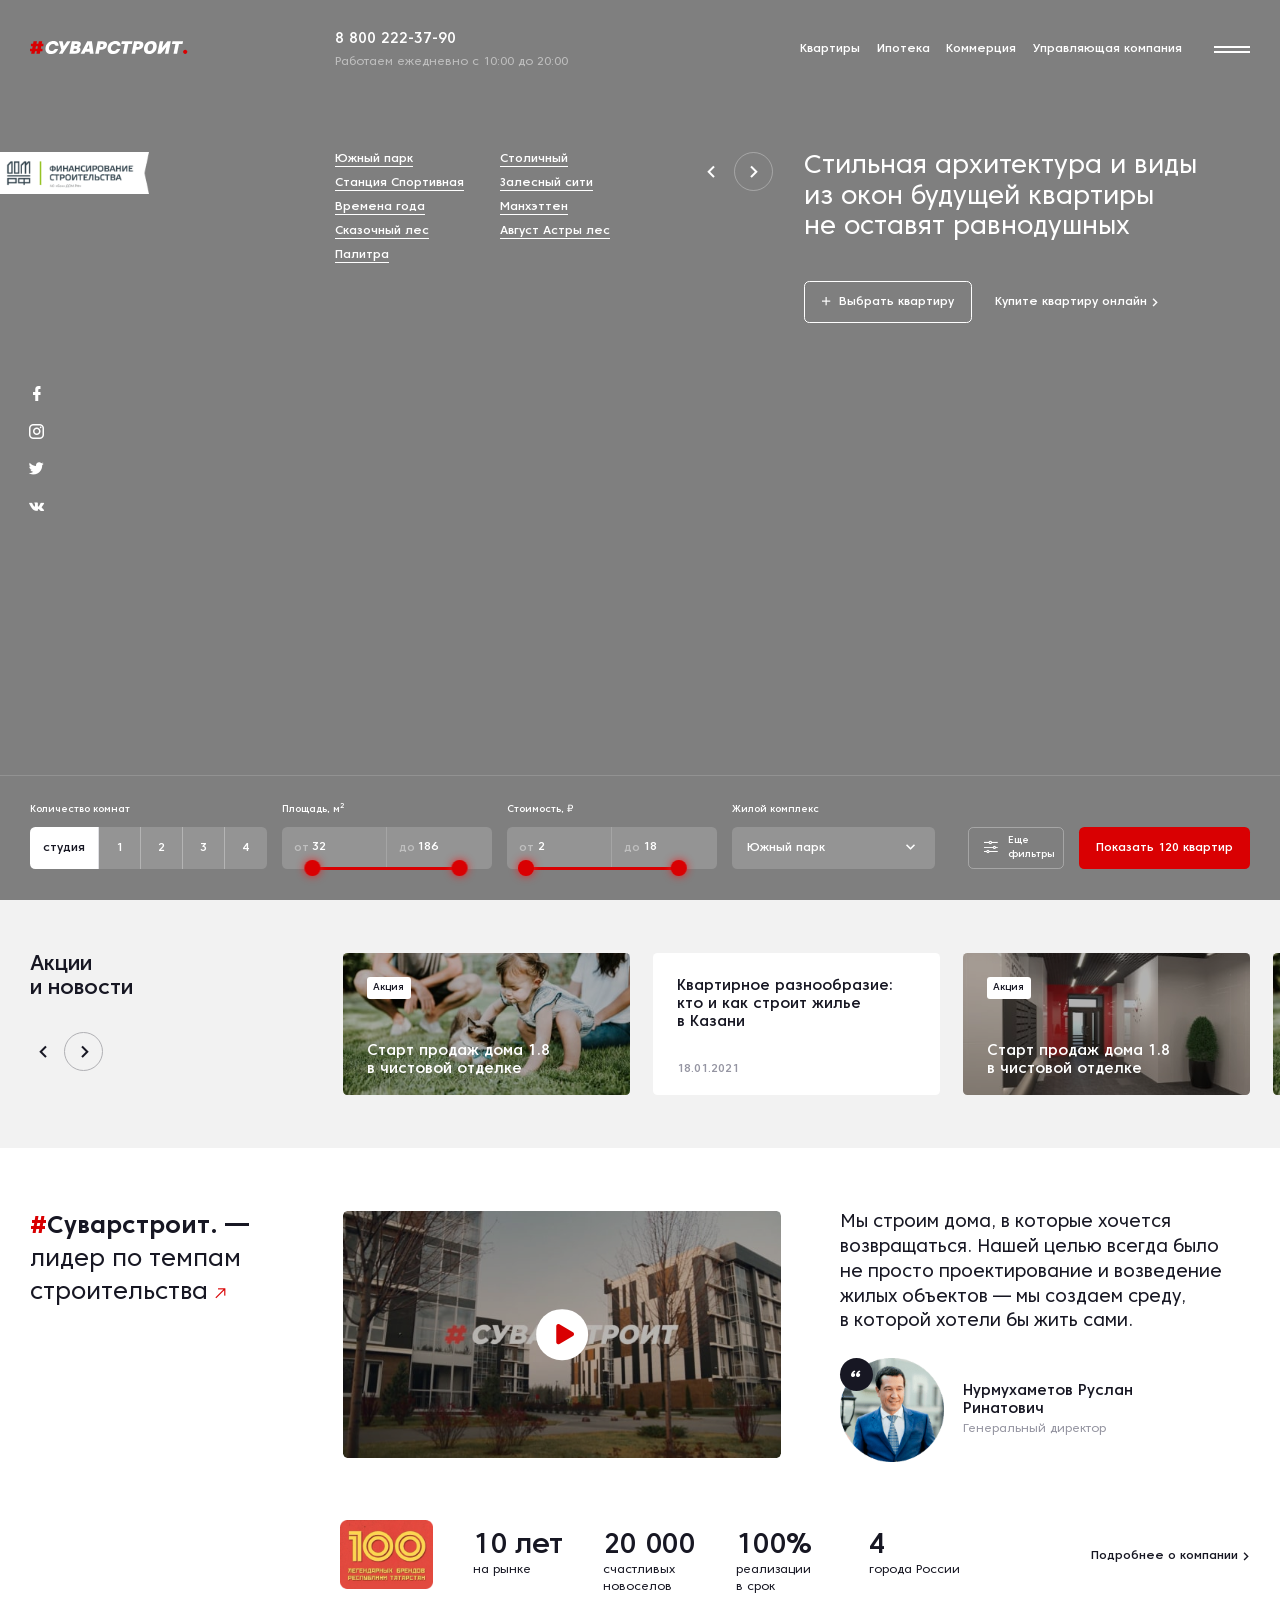
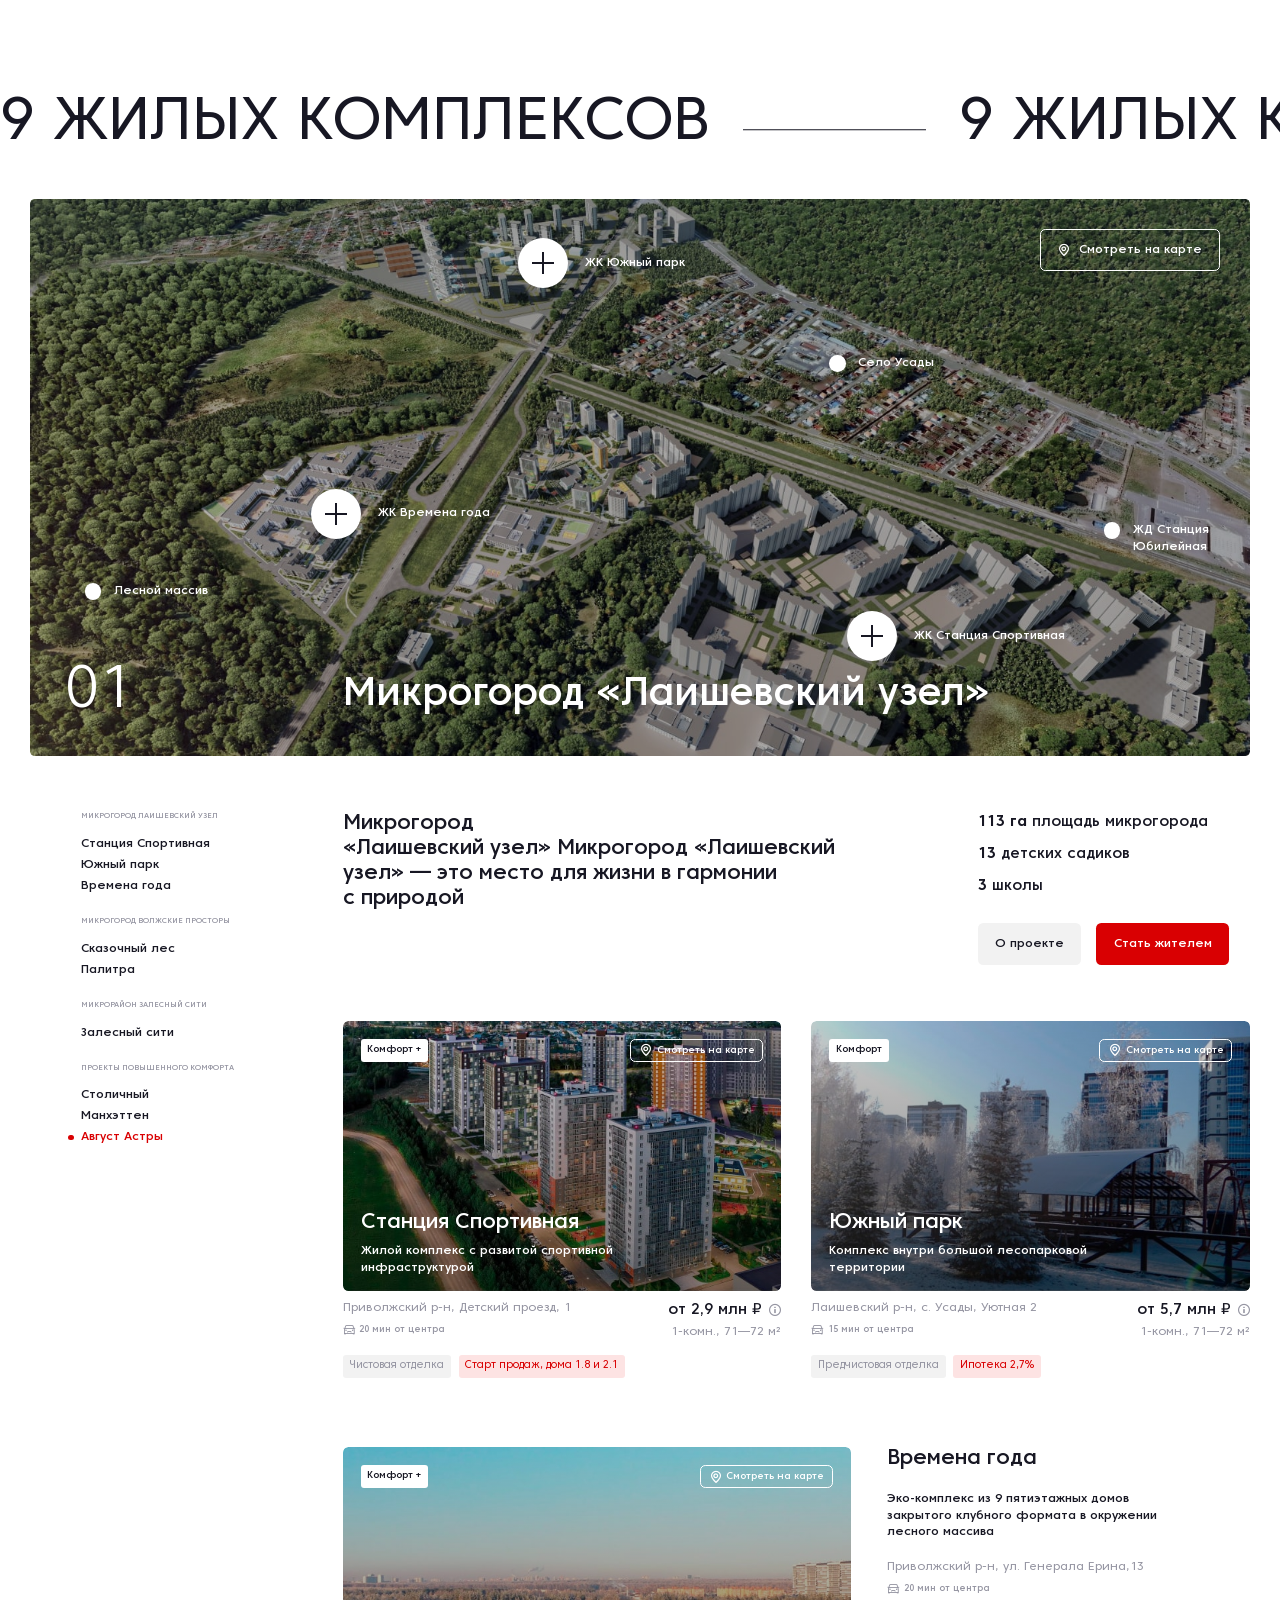
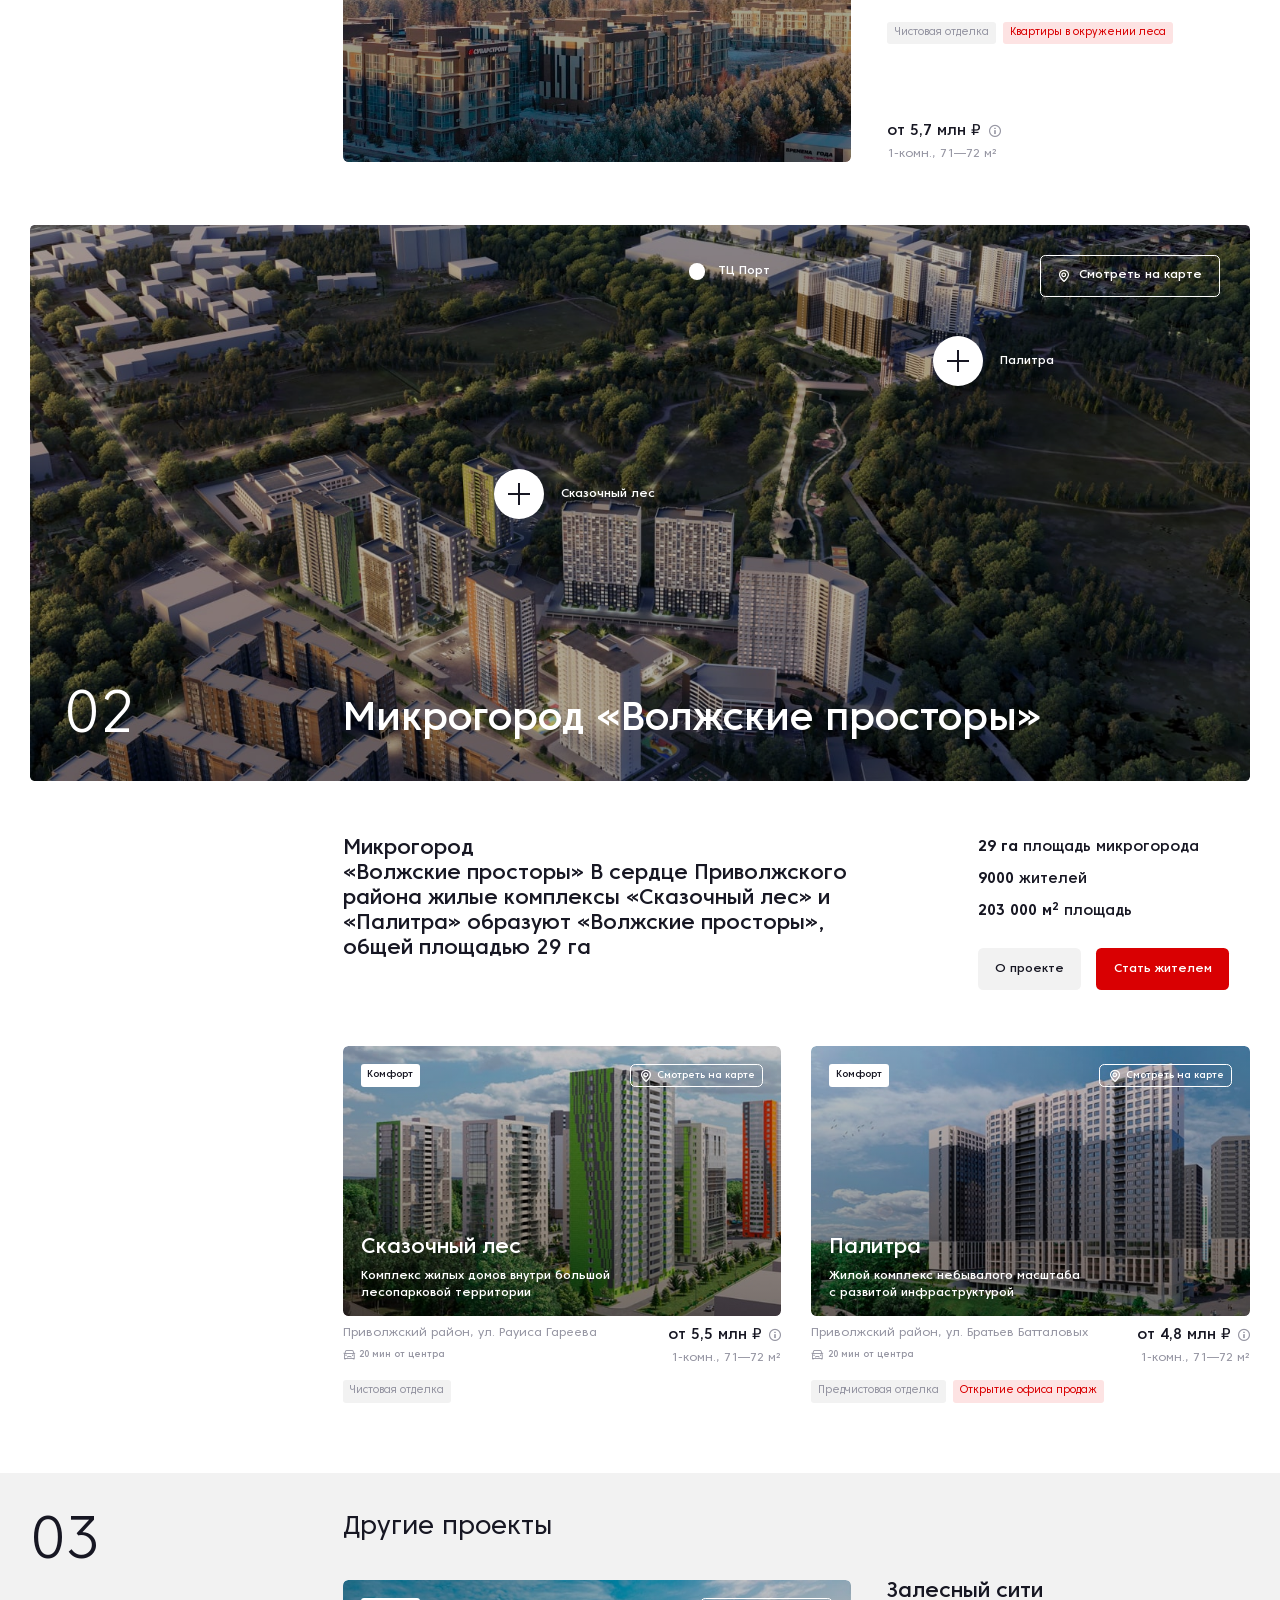
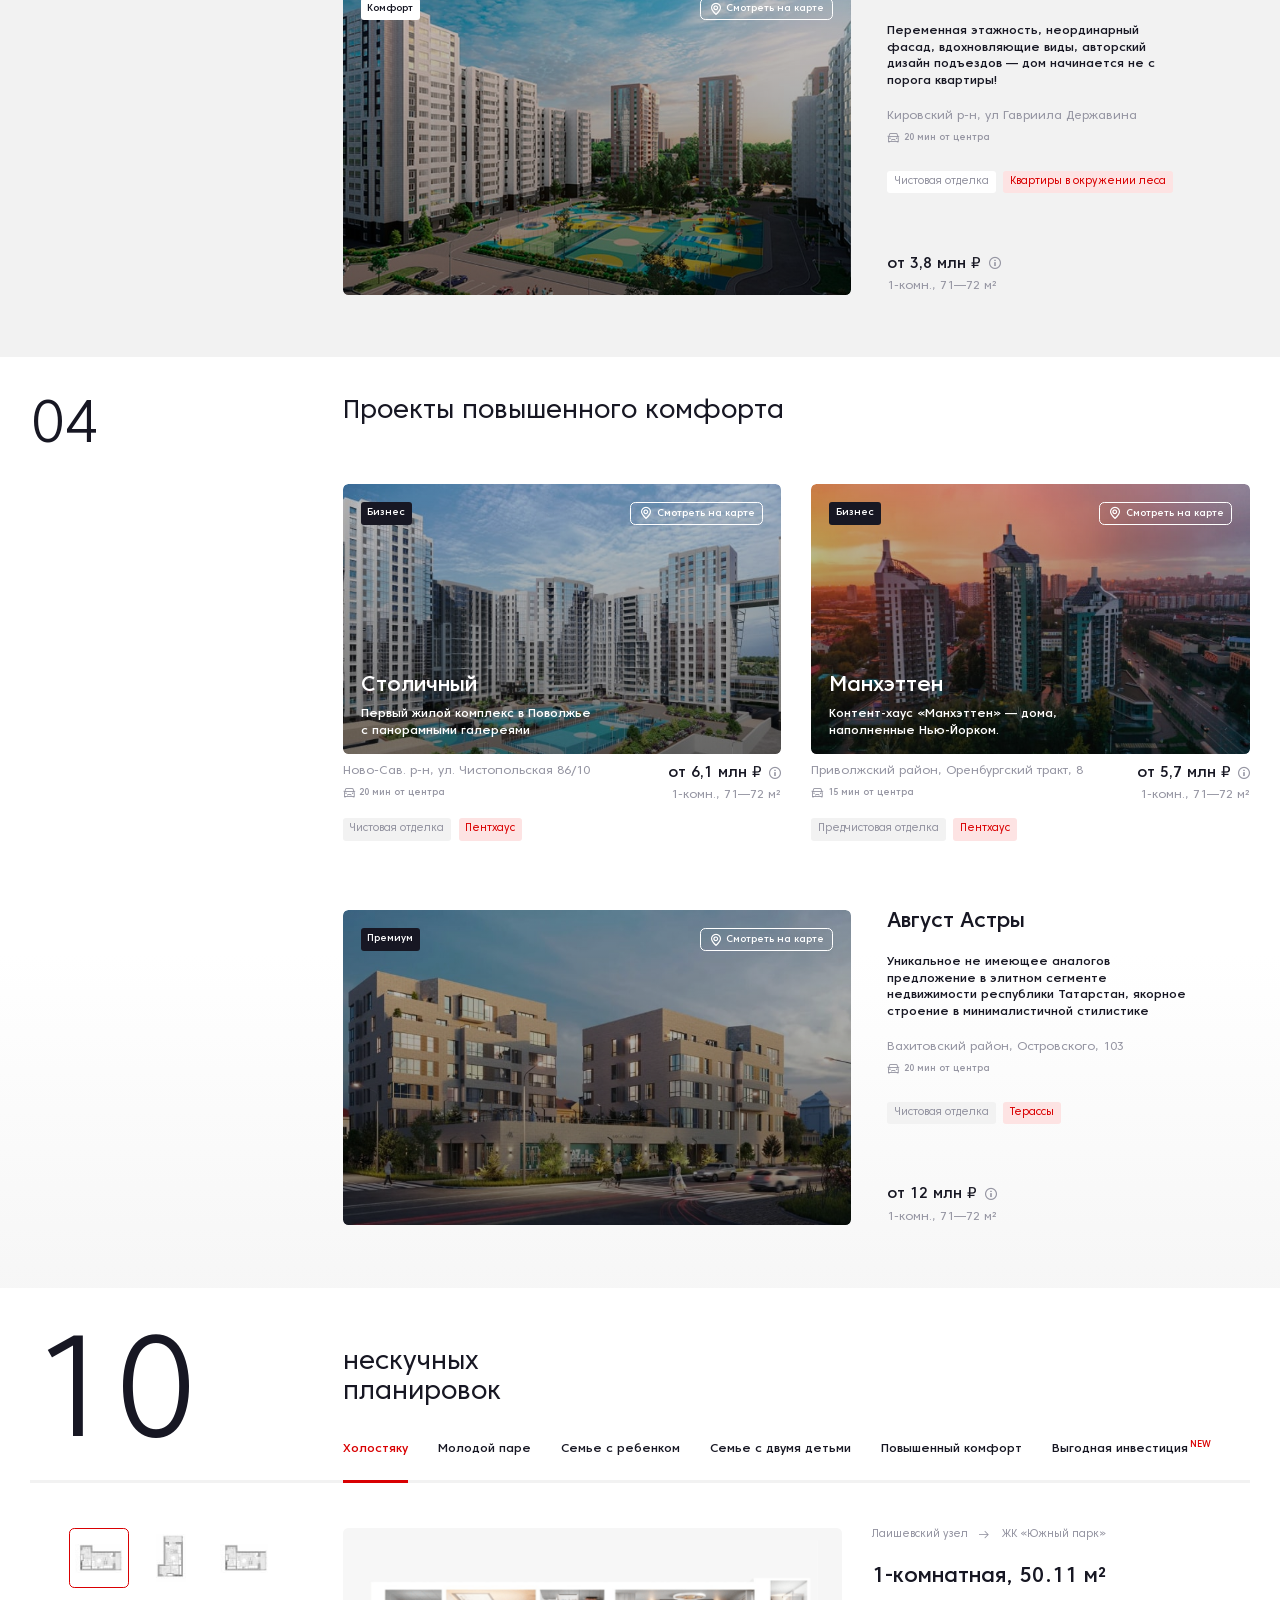
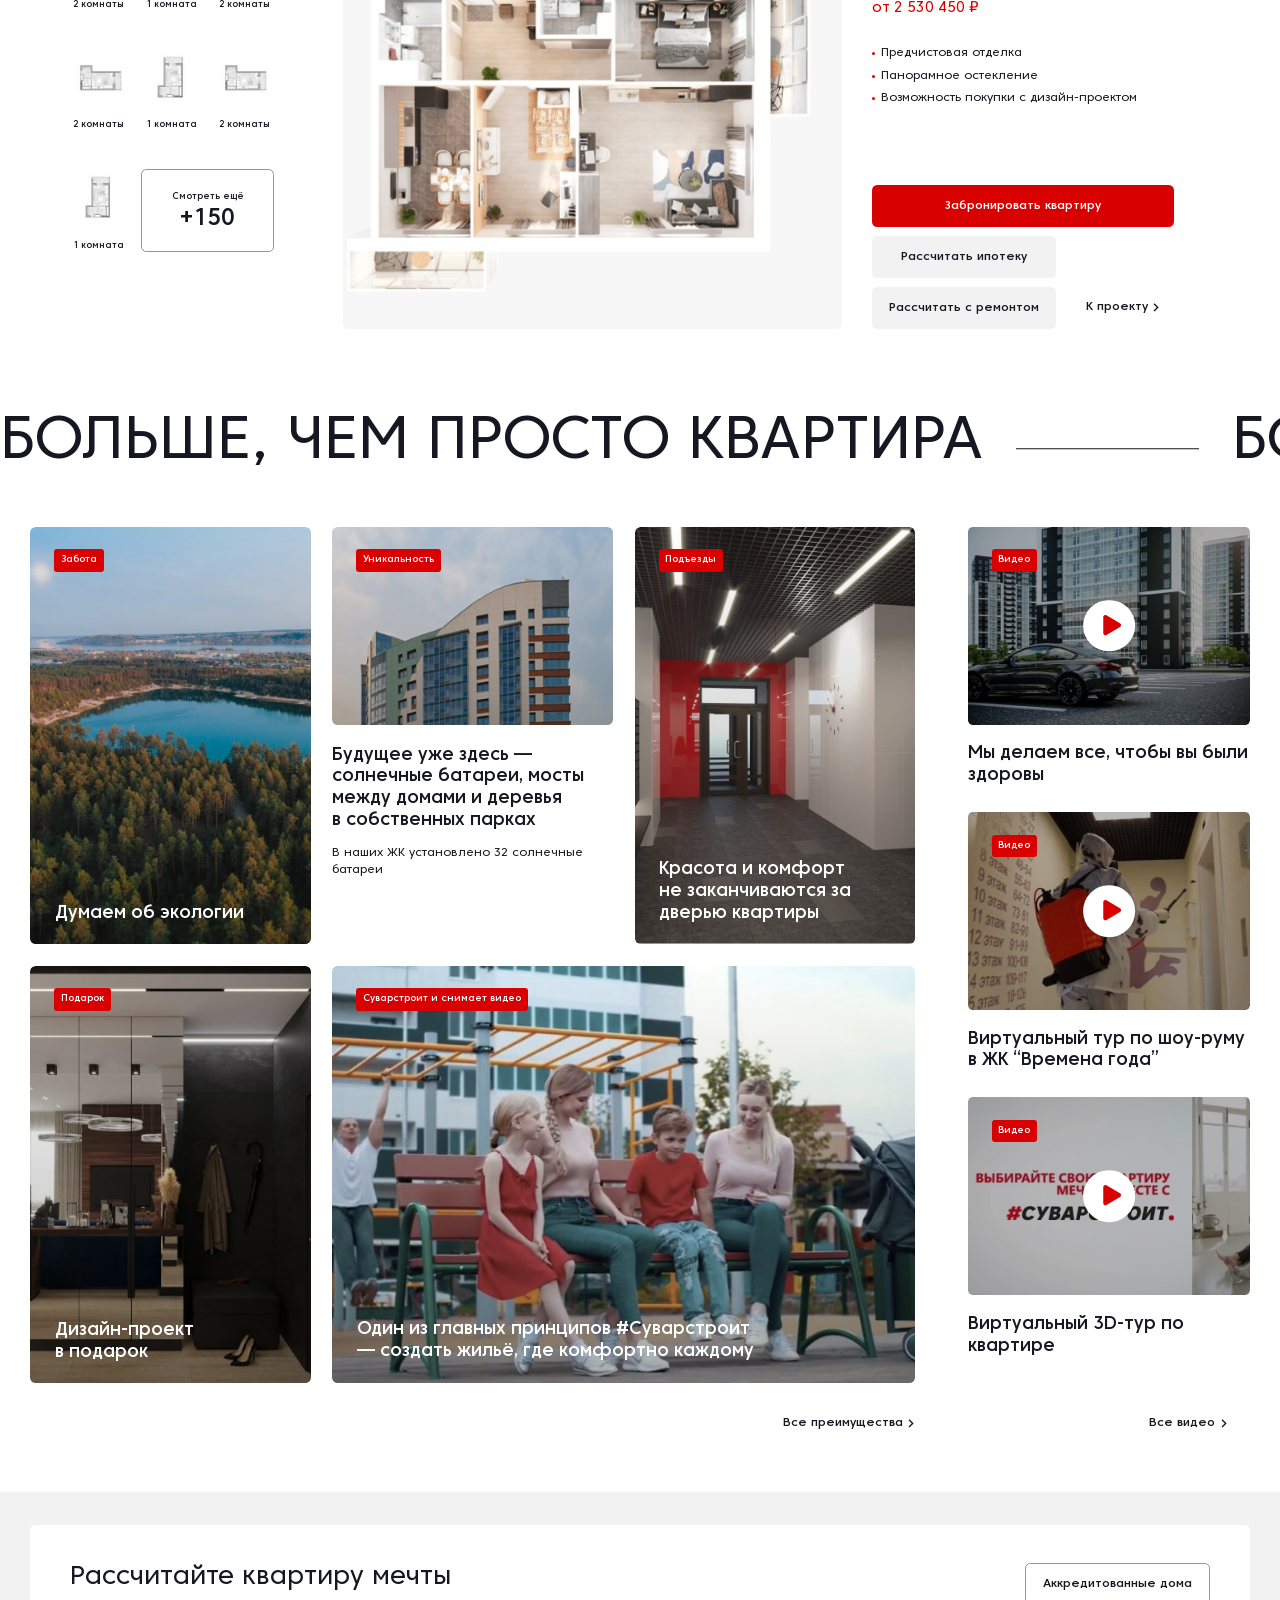
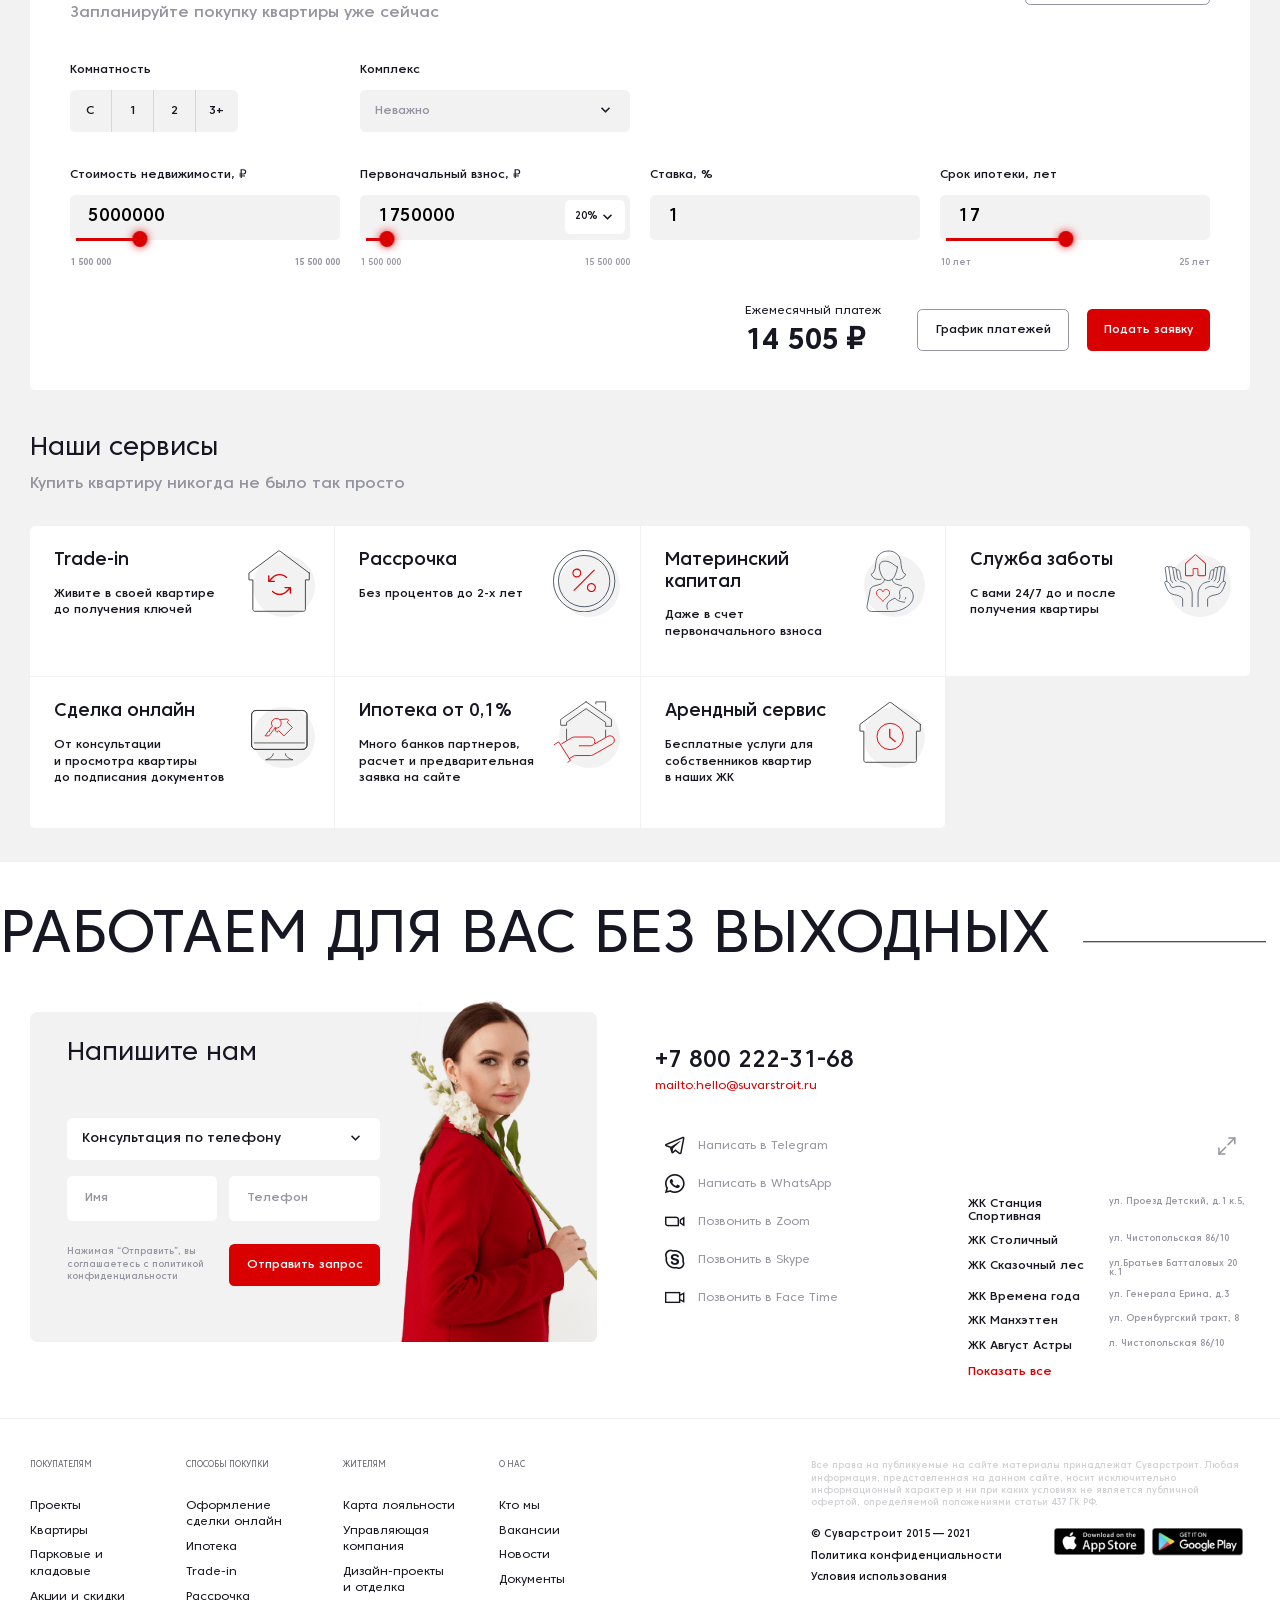
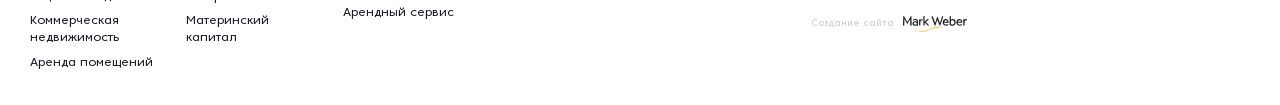
==== commit 9f8698fc: "new" ====
--- a/app/index.html
+++ b/app/index.html
@@ -2686,13 +2686,20 @@
 						<div class="contacts-form-left">
 							<div class="h2">Напишите нам</div>
 							<form class="contacts-form">
+								<div class="contacts-form-success">
+									<div class="success-icon"></div>
+									<div class="h2">Спасибо<br>за обращение!</div>
+									<p>Ваш запрос уже обрабатывается! Наши специалисты свяжутся с вами в течение 20 минут</p>
+								</div>
 								<div class="row">
 									<div class="col-sm-8">
 										<div class="form-group white">
 											<select class="select-style">
+												<option value="Консультация по телефону">Консультация по телефону</option>
 												<option value="Запись в офисы продаж">Запись в офисы продаж</option>
-												<option value="Сотрудничество">Сотрудничество</option>
-												<option value="Другой вопрос">Другой вопрос</option>
+												<option value="Консультация ипотечного брокера">Консультация ипотечного брокера</option>
+												<option value="Забронировать квартиру">Забронировать квартиру</option>
+												<option value="Экскурсии по жилым комплексам">Экскурсии по жилым комплексам</option>
 											</select>
 										</div>
 									</div>
@@ -2957,6 +2964,34 @@
 													<option value="Ново-Савиновский">Ново-Савиновский</option>
 													<option value="Приволжский">Приволжский</option>
 													<option value="Советский">Советский</option>
+												</select>
+											</div>
+										</div>
+									</div>
+									<div class="col-lg-2 col-md-4">
+										<div class="filter-item">
+											<div class="filter-title">Номер дома</div>
+											<div class="filter-select">
+												<select class="select-style" multiple="multiple">
+													<option value="2.0" selected>2.0</option>
+													<option value="2.1">2.1</option>
+													<option value="2.2">2.2</option>
+													<option value="2.3">2.3</option>
+													<option value="2.4">2.4</option>
+												</select>
+											</div>
+										</div>
+									</div>
+									<div class="col-lg-2 col-md-4">
+										<div class="filter-item">
+											<div class="filter-title">Срок сдачи</div>
+											<div class="filter-select">
+												<select class="select-style">
+													<option value="Неважно">Неважно</option>
+													<option value="2020">2020</option>
+													<option value="2021">2021</option>
+													<option value="2022">2022</option>
+													<option value="2023">2023</option>
 												</select>
 											</div>
 										</div>
--- a/app/css/main.min.css
+++ b/app/css/main.min.css
@@ -1 +1 @@
-@font-face{font-family:"Core Sanc C";font-weight:300;font-style:normal;src:url(../fonts/CoreSansC/CoreSansC-35Light.woff2) format("woff2")}@font-face{font-family:"Core Sanc C";font-weight:400;font-style:normal;src:url(../fonts/CoreSansC/CoreSansC-45Regular.woff2) format("woff2")}@font-face{font-family:"Core Sanc C";font-weight:500;font-style:normal;src:url(../fonts/CoreSansC/CoreSansC-55Medium.woff2) format("woff2")}@font-face{font-family:"Core Sanc C";font-weight:700;font-style:normal;src:url(../fonts/CoreSansC/CoreSansC-65Bold.woff2) format("woff2")}*,::after,::before{-webkit-box-sizing:border-box;box-sizing:border-box}html{font-family:sans-serif;line-height:1.15;-webkit-text-size-adjust:100%;-ms-text-size-adjust:100%;-ms-overflow-style:scrollbar;-webkit-tap-highlight-color:transparent}@-ms-viewport{width:device-width}article,aside,dialog,figcaption,figure,footer,header,hgroup,main,nav,section{display:block}body{margin:0;font-family:-apple-system,BlinkMacSystemFont,"Segoe UI",Roboto,"Helvetica Neue",Arial,sans-serif,"Apple Color Emoji","Segoe UI Emoji","Segoe UI Symbol";font-size:1rem;font-weight:400;line-height:1.5;color:#212529;text-align:left;background-color:#fff}[tabindex="-1"]:focus{outline:0!important}hr{-webkit-box-sizing:content-box;box-sizing:content-box;height:0;overflow:visible}h1,h2,h3,h4,h5,h6{margin-top:0;margin-bottom:.5rem}p{margin-top:0;margin-bottom:1rem}abbr[data-original-title],abbr[title]{text-decoration:underline;-webkit-text-decoration:underline dotted;text-decoration:underline dotted;cursor:help;border-bottom:0}address{margin-bottom:1rem;font-style:normal;line-height:inherit}dl,ol,ul{margin-top:0;margin-bottom:1rem}ol ol,ol ul,ul ol,ul ul{margin-bottom:0}dt{font-weight:700}dd{margin-bottom:.5rem;margin-left:0}blockquote{margin:0 0 1rem}dfn{font-style:italic}b,strong{font-weight:bolder}small{font-size:80%}sub,sup{position:relative;font-size:75%;line-height:0;vertical-align:baseline}sub{bottom:-.25em}sup{top:-.5em}a{color:#007bff;text-decoration:none;background-color:transparent;-webkit-text-decoration-skip:objects}a:hover{color:#0056b3;text-decoration:underline}a:not([href]):not([tabindex]){color:inherit;text-decoration:none}a:not([href]):not([tabindex]):focus,a:not([href]):not([tabindex]):hover{color:inherit;text-decoration:none}a:not([href]):not([tabindex]):focus{outline:0}code,kbd,pre,samp{font-family:monospace,monospace;font-size:1em}pre{margin-top:0;margin-bottom:1rem;overflow:auto;-ms-overflow-style:scrollbar}figure{margin:0 0 1rem}img{vertical-align:middle;border-style:none}svg:not(:root){overflow:hidden}table{border-collapse:collapse}caption{padding-top:.75rem;padding-bottom:.75rem;color:#6c757d;text-align:left;caption-side:bottom}th{text-align:inherit}label{display:inline-block;margin-bottom:.5rem}button{border-radius:0}button:focus{outline:1px dotted;outline:5px auto -webkit-focus-ring-color}button,input,optgroup,select,textarea{margin:0;font-family:inherit;font-size:inherit;line-height:inherit}button,input{overflow:visible}button,select{text-transform:none}[type=reset],[type=submit],button,html [type=button]{-webkit-appearance:button}[type=button]::-moz-focus-inner,[type=reset]::-moz-focus-inner,[type=submit]::-moz-focus-inner,button::-moz-focus-inner{padding:0;border-style:none}input[type=checkbox],input[type=radio]{-webkit-box-sizing:border-box;box-sizing:border-box;padding:0}input[type=date],input[type=datetime-local],input[type=month],input[type=time]{-webkit-appearance:listbox}textarea{overflow:auto;resize:vertical}fieldset{min-width:0;padding:0;margin:0;border:0}legend{display:block;width:100%;max-width:100%;padding:0;margin-bottom:.5rem;font-size:1.5rem;line-height:inherit;color:inherit;white-space:normal}progress{vertical-align:baseline}[type=number]::-webkit-inner-spin-button,[type=number]::-webkit-outer-spin-button{height:auto}[type=search]{outline-offset:-2px;-webkit-appearance:none}[type=search]::-webkit-search-cancel-button,[type=search]::-webkit-search-decoration{-webkit-appearance:none}::-webkit-file-upload-button{font:inherit;-webkit-appearance:button}output{display:inline-block}summary{display:list-item;cursor:pointer}template{display:none}[hidden]{display:none!important}@-ms-viewport{width:device-width}html{-webkit-box-sizing:border-box;box-sizing:border-box;-ms-overflow-style:scrollbar}*,::after,::before{-webkit-box-sizing:inherit;box-sizing:inherit}.container{width:100%;padding-right:15px;padding-left:15px;margin-right:auto;margin-left:auto}@media (min-width:576px){.container{max-width:540px}}@media (min-width:768px){.container{max-width:720px}}@media (min-width:992px){.container{max-width:960px}}@media (min-width:1200px){.container{max-width:1140px}}.container-fluid{width:100%;padding-right:15px;padding-left:15px;margin-right:auto;margin-left:auto}.row{display:-webkit-box;display:-webkit-flex;display:-ms-flexbox;display:flex;-webkit-flex-wrap:wrap;-ms-flex-wrap:wrap;flex-wrap:wrap;margin-right:-15px;margin-left:-15px}.no-gutters{margin-right:0;margin-left:0}.no-gutters>.col,.no-gutters>[class*=col-]{padding-right:0;padding-left:0}.col,.col-1,.col-2,.col-3,.col-4,.col-5,.col-6,.col-7,.col-8,.col-auto,.col-lg,.col-lg-1,.col-lg-2,.col-lg-3,.col-lg-4,.col-lg-5,.col-lg-6,.col-lg-7,.col-lg-8,.col-lg-auto,.col-md,.col-md-1,.col-md-2,.col-md-3,.col-md-4,.col-md-5,.col-md-6,.col-md-7,.col-md-8,.col-md-auto,.col-sm,.col-sm-1,.col-sm-2,.col-sm-3,.col-sm-4,.col-sm-5,.col-sm-6,.col-sm-7,.col-sm-8,.col-sm-auto,.col-xl,.col-xl-1,.col-xl-2,.col-xl-3,.col-xl-4,.col-xl-5,.col-xl-6,.col-xl-7,.col-xl-8,.col-xl-auto{position:relative;width:100%;min-height:1px;padding-right:15px;padding-left:15px}.col{-webkit-flex-basis:0;-ms-flex-preferred-size:0;flex-basis:0;-webkit-box-flex:1;-webkit-flex-grow:1;-ms-flex-positive:1;flex-grow:1;max-width:100%}.col-auto{-webkit-box-flex:0;-webkit-flex:0 0 auto;-ms-flex:0 0 auto;flex:0 0 auto;width:auto;max-width:none}.col-1{-webkit-box-flex:0;-webkit-flex:0 0 12.5%;-ms-flex:0 0 12.5%;flex:0 0 12.5%;max-width:12.5%}.col-2{-webkit-box-flex:0;-webkit-flex:0 0 25%;-ms-flex:0 0 25%;flex:0 0 25%;max-width:25%}.col-3{-webkit-box-flex:0;-webkit-flex:0 0 37.5%;-ms-flex:0 0 37.5%;flex:0 0 37.5%;max-width:37.5%}.col-4{-webkit-box-flex:0;-webkit-flex:0 0 50%;-ms-flex:0 0 50%;flex:0 0 50%;max-width:50%}.col-5{-webkit-box-flex:0;-webkit-flex:0 0 62.5%;-ms-flex:0 0 62.5%;flex:0 0 62.5%;max-width:62.5%}.col-6{-webkit-box-flex:0;-webkit-flex:0 0 75%;-ms-flex:0 0 75%;flex:0 0 75%;max-width:75%}.col-7{-webkit-box-flex:0;-webkit-flex:0 0 87.5%;-ms-flex:0 0 87.5%;flex:0 0 87.5%;max-width:87.5%}.col-8{-webkit-box-flex:0;-webkit-flex:0 0 100%;-ms-flex:0 0 100%;flex:0 0 100%;max-width:100%}.order-first{-webkit-box-ordinal-group:0;-webkit-order:-1;-ms-flex-order:-1;order:-1}.order-last{-webkit-box-ordinal-group:10;-webkit-order:9;-ms-flex-order:9;order:9}.order-0{-webkit-box-ordinal-group:1;-webkit-order:0;-ms-flex-order:0;order:0}.order-1{-webkit-box-ordinal-group:2;-webkit-order:1;-ms-flex-order:1;order:1}.order-2{-webkit-box-ordinal-group:3;-webkit-order:2;-ms-flex-order:2;order:2}.order-3{-webkit-box-ordinal-group:4;-webkit-order:3;-ms-flex-order:3;order:3}.order-4{-webkit-box-ordinal-group:5;-webkit-order:4;-ms-flex-order:4;order:4}.order-5{-webkit-box-ordinal-group:6;-webkit-order:5;-ms-flex-order:5;order:5}.order-6{-webkit-box-ordinal-group:7;-webkit-order:6;-ms-flex-order:6;order:6}.order-7{-webkit-box-ordinal-group:8;-webkit-order:7;-ms-flex-order:7;order:7}.order-8{-webkit-box-ordinal-group:9;-webkit-order:8;-ms-flex-order:8;order:8}.offset-1{margin-left:12.5%}.offset-2{margin-left:25%}.offset-3{margin-left:37.5%}.offset-4{margin-left:50%}.offset-5{margin-left:62.5%}.offset-6{margin-left:75%}.offset-7{margin-left:87.5%}@media (min-width:576px){.col-sm{-webkit-flex-basis:0;-ms-flex-preferred-size:0;flex-basis:0;-webkit-box-flex:1;-webkit-flex-grow:1;-ms-flex-positive:1;flex-grow:1;max-width:100%}.col-sm-auto{-webkit-box-flex:0;-webkit-flex:0 0 auto;-ms-flex:0 0 auto;flex:0 0 auto;width:auto;max-width:none}.col-sm-1{-webkit-box-flex:0;-webkit-flex:0 0 12.5%;-ms-flex:0 0 12.5%;flex:0 0 12.5%;max-width:12.5%}.col-sm-2{-webkit-box-flex:0;-webkit-flex:0 0 25%;-ms-flex:0 0 25%;flex:0 0 25%;max-width:25%}.col-sm-3{-webkit-box-flex:0;-webkit-flex:0 0 37.5%;-ms-flex:0 0 37.5%;flex:0 0 37.5%;max-width:37.5%}.col-sm-4{-webkit-box-flex:0;-webkit-flex:0 0 50%;-ms-flex:0 0 50%;flex:0 0 50%;max-width:50%}.col-sm-5{-webkit-box-flex:0;-webkit-flex:0 0 62.5%;-ms-flex:0 0 62.5%;flex:0 0 62.5%;max-width:62.5%}.col-sm-6{-webkit-box-flex:0;-webkit-flex:0 0 75%;-ms-flex:0 0 75%;flex:0 0 75%;max-width:75%}.col-sm-7{-webkit-box-flex:0;-webkit-flex:0 0 87.5%;-ms-flex:0 0 87.5%;flex:0 0 87.5%;max-width:87.5%}.col-sm-8{-webkit-box-flex:0;-webkit-flex:0 0 100%;-ms-flex:0 0 100%;flex:0 0 100%;max-width:100%}.order-sm-first{-webkit-box-ordinal-group:0;-webkit-order:-1;-ms-flex-order:-1;order:-1}.order-sm-last{-webkit-box-ordinal-group:10;-webkit-order:9;-ms-flex-order:9;order:9}.order-sm-0{-webkit-box-ordinal-group:1;-webkit-order:0;-ms-flex-order:0;order:0}.order-sm-1{-webkit-box-ordinal-group:2;-webkit-order:1;-ms-flex-order:1;order:1}.order-sm-2{-webkit-box-ordinal-group:3;-webkit-order:2;-ms-flex-order:2;order:2}.order-sm-3{-webkit-box-ordinal-group:4;-webkit-order:3;-ms-flex-order:3;order:3}.order-sm-4{-webkit-box-ordinal-group:5;-webkit-order:4;-ms-flex-order:4;order:4}.order-sm-5{-webkit-box-ordinal-group:6;-webkit-order:5;-ms-flex-order:5;order:5}.order-sm-6{-webkit-box-ordinal-group:7;-webkit-order:6;-ms-flex-order:6;order:6}.order-sm-7{-webkit-box-ordinal-group:8;-webkit-order:7;-ms-flex-order:7;order:7}.order-sm-8{-webkit-box-ordinal-group:9;-webkit-order:8;-ms-flex-order:8;order:8}.offset-sm-0{margin-left:0}.offset-sm-1{margin-left:12.5%}.offset-sm-2{margin-left:25%}.offset-sm-3{margin-left:37.5%}.offset-sm-4{margin-left:50%}.offset-sm-5{margin-left:62.5%}.offset-sm-6{margin-left:75%}.offset-sm-7{margin-left:87.5%}}@media (min-width:768px){.col-md{-webkit-flex-basis:0;-ms-flex-preferred-size:0;flex-basis:0;-webkit-box-flex:1;-webkit-flex-grow:1;-ms-flex-positive:1;flex-grow:1;max-width:100%}.col-md-auto{-webkit-box-flex:0;-webkit-flex:0 0 auto;-ms-flex:0 0 auto;flex:0 0 auto;width:auto;max-width:none}.col-md-1{-webkit-box-flex:0;-webkit-flex:0 0 12.5%;-ms-flex:0 0 12.5%;flex:0 0 12.5%;max-width:12.5%}.col-md-2{-webkit-box-flex:0;-webkit-flex:0 0 25%;-ms-flex:0 0 25%;flex:0 0 25%;max-width:25%}.col-md-3{-webkit-box-flex:0;-webkit-flex:0 0 37.5%;-ms-flex:0 0 37.5%;flex:0 0 37.5%;max-width:37.5%}.col-md-4{-webkit-box-flex:0;-webkit-flex:0 0 50%;-ms-flex:0 0 50%;flex:0 0 50%;max-width:50%}.col-md-5{-webkit-box-flex:0;-webkit-flex:0 0 62.5%;-ms-flex:0 0 62.5%;flex:0 0 62.5%;max-width:62.5%}.col-md-6{-webkit-box-flex:0;-webkit-flex:0 0 75%;-ms-flex:0 0 75%;flex:0 0 75%;max-width:75%}.col-md-7{-webkit-box-flex:0;-webkit-flex:0 0 87.5%;-ms-flex:0 0 87.5%;flex:0 0 87.5%;max-width:87.5%}.col-md-8{-webkit-box-flex:0;-webkit-flex:0 0 100%;-ms-flex:0 0 100%;flex:0 0 100%;max-width:100%}.order-md-first{-webkit-box-ordinal-group:0;-webkit-order:-1;-ms-flex-order:-1;order:-1}.order-md-last{-webkit-box-ordinal-group:10;-webkit-order:9;-ms-flex-order:9;order:9}.order-md-0{-webkit-box-ordinal-group:1;-webkit-order:0;-ms-flex-order:0;order:0}.order-md-1{-webkit-box-ordinal-group:2;-webkit-order:1;-ms-flex-order:1;order:1}.order-md-2{-webkit-box-ordinal-group:3;-webkit-order:2;-ms-flex-order:2;order:2}.order-md-3{-webkit-box-ordinal-group:4;-webkit-order:3;-ms-flex-order:3;order:3}.order-md-4{-webkit-box-ordinal-group:5;-webkit-order:4;-ms-flex-order:4;order:4}.order-md-5{-webkit-box-ordinal-group:6;-webkit-order:5;-ms-flex-order:5;order:5}.order-md-6{-webkit-box-ordinal-group:7;-webkit-order:6;-ms-flex-order:6;order:6}.order-md-7{-webkit-box-ordinal-group:8;-webkit-order:7;-ms-flex-order:7;order:7}.order-md-8{-webkit-box-ordinal-group:9;-webkit-order:8;-ms-flex-order:8;order:8}.offset-md-0{margin-left:0}.offset-md-1{margin-left:12.5%}.offset-md-2{margin-left:25%}.offset-md-3{margin-left:37.5%}.offset-md-4{margin-left:50%}.offset-md-5{margin-left:62.5%}.offset-md-6{margin-left:75%}.offset-md-7{margin-left:87.5%}}@media (min-width:992px){.col-lg{-webkit-flex-basis:0;-ms-flex-preferred-size:0;flex-basis:0;-webkit-box-flex:1;-webkit-flex-grow:1;-ms-flex-positive:1;flex-grow:1;max-width:100%}.col-lg-auto{-webkit-box-flex:0;-webkit-flex:0 0 auto;-ms-flex:0 0 auto;flex:0 0 auto;width:auto;max-width:none}.col-lg-1{-webkit-box-flex:0;-webkit-flex:0 0 12.5%;-ms-flex:0 0 12.5%;flex:0 0 12.5%;max-width:12.5%}.col-lg-2{-webkit-box-flex:0;-webkit-flex:0 0 25%;-ms-flex:0 0 25%;flex:0 0 25%;max-width:25%}.col-lg-3{-webkit-box-flex:0;-webkit-flex:0 0 37.5%;-ms-flex:0 0 37.5%;flex:0 0 37.5%;max-width:37.5%}.col-lg-4{-webkit-box-flex:0;-webkit-flex:0 0 50%;-ms-flex:0 0 50%;flex:0 0 50%;max-width:50%}.col-lg-5{-webkit-box-flex:0;-webkit-flex:0 0 62.5%;-ms-flex:0 0 62.5%;flex:0 0 62.5%;max-width:62.5%}.col-lg-6{-webkit-box-flex:0;-webkit-flex:0 0 75%;-ms-flex:0 0 75%;flex:0 0 75%;max-width:75%}.col-lg-7{-webkit-box-flex:0;-webkit-flex:0 0 87.5%;-ms-flex:0 0 87.5%;flex:0 0 87.5%;max-width:87.5%}.col-lg-8{-webkit-box-flex:0;-webkit-flex:0 0 100%;-ms-flex:0 0 100%;flex:0 0 100%;max-width:100%}.order-lg-first{-webkit-box-ordinal-group:0;-webkit-order:-1;-ms-flex-order:-1;order:-1}.order-lg-last{-webkit-box-ordinal-group:10;-webkit-order:9;-ms-flex-order:9;order:9}.order-lg-0{-webkit-box-ordinal-group:1;-webkit-order:0;-ms-flex-order:0;order:0}.order-lg-1{-webkit-box-ordinal-group:2;-webkit-order:1;-ms-flex-order:1;order:1}.order-lg-2{-webkit-box-ordinal-group:3;-webkit-order:2;-ms-flex-order:2;order:2}.order-lg-3{-webkit-box-ordinal-group:4;-webkit-order:3;-ms-flex-order:3;order:3}.order-lg-4{-webkit-box-ordinal-group:5;-webkit-order:4;-ms-flex-order:4;order:4}.order-lg-5{-webkit-box-ordinal-group:6;-webkit-order:5;-ms-flex-order:5;order:5}.order-lg-6{-webkit-box-ordinal-group:7;-webkit-order:6;-ms-flex-order:6;order:6}.order-lg-7{-webkit-box-ordinal-group:8;-webkit-order:7;-ms-flex-order:7;order:7}.order-lg-8{-webkit-box-ordinal-group:9;-webkit-order:8;-ms-flex-order:8;order:8}.offset-lg-0{margin-left:0}.offset-lg-1{margin-left:12.5%}.offset-lg-2{margin-left:25%}.offset-lg-3{margin-left:37.5%}.offset-lg-4{margin-left:50%}.offset-lg-5{margin-left:62.5%}.offset-lg-6{margin-left:75%}.offset-lg-7{margin-left:87.5%}}@media (min-width:1200px){.col-xl{-webkit-flex-basis:0;-ms-flex-preferred-size:0;flex-basis:0;-webkit-box-flex:1;-webkit-flex-grow:1;-ms-flex-positive:1;flex-grow:1;max-width:100%}.col-xl-auto{-webkit-box-flex:0;-webkit-flex:0 0 auto;-ms-flex:0 0 auto;flex:0 0 auto;width:auto;max-width:none}.col-xl-1{-webkit-box-flex:0;-webkit-flex:0 0 12.5%;-ms-flex:0 0 12.5%;flex:0 0 12.5%;max-width:12.5%}.col-xl-2{-webkit-box-flex:0;-webkit-flex:0 0 25%;-ms-flex:0 0 25%;flex:0 0 25%;max-width:25%}.col-xl-3{-webkit-box-flex:0;-webkit-flex:0 0 37.5%;-ms-flex:0 0 37.5%;flex:0 0 37.5%;max-width:37.5%}.col-xl-4{-webkit-box-flex:0;-webkit-flex:0 0 50%;-ms-flex:0 0 50%;flex:0 0 50%;max-width:50%}.col-xl-5{-webkit-box-flex:0;-webkit-flex:0 0 62.5%;-ms-flex:0 0 62.5%;flex:0 0 62.5%;max-width:62.5%}.col-xl-6{-webkit-box-flex:0;-webkit-flex:0 0 75%;-ms-flex:0 0 75%;flex:0 0 75%;max-width:75%}.col-xl-7{-webkit-box-flex:0;-webkit-flex:0 0 87.5%;-ms-flex:0 0 87.5%;flex:0 0 87.5%;max-width:87.5%}.col-xl-8{-webkit-box-flex:0;-webkit-flex:0 0 100%;-ms-flex:0 0 100%;flex:0 0 100%;max-width:100%}.order-xl-first{-webkit-box-ordinal-group:0;-webkit-order:-1;-ms-flex-order:-1;order:-1}.order-xl-last{-webkit-box-ordinal-group:10;-webkit-order:9;-ms-flex-order:9;order:9}.order-xl-0{-webkit-box-ordinal-group:1;-webkit-order:0;-ms-flex-order:0;order:0}.order-xl-1{-webkit-box-ordinal-group:2;-webkit-order:1;-ms-flex-order:1;order:1}.order-xl-2{-webkit-box-ordinal-group:3;-webkit-order:2;-ms-flex-order:2;order:2}.order-xl-3{-webkit-box-ordinal-group:4;-webkit-order:3;-ms-flex-order:3;order:3}.order-xl-4{-webkit-box-ordinal-group:5;-webkit-order:4;-ms-flex-order:4;order:4}.order-xl-5{-webkit-box-ordinal-group:6;-webkit-order:5;-ms-flex-order:5;order:5}.order-xl-6{-webkit-box-ordinal-group:7;-webkit-order:6;-ms-flex-order:6;order:6}.order-xl-7{-webkit-box-ordinal-group:8;-webkit-order:7;-ms-flex-order:7;order:7}.order-xl-8{-webkit-box-ordinal-group:9;-webkit-order:8;-ms-flex-order:8;order:8}.offset-xl-0{margin-left:0}.offset-xl-1{margin-left:12.5%}.offset-xl-2{margin-left:25%}.offset-xl-3{margin-left:37.5%}.offset-xl-4{margin-left:50%}.offset-xl-5{margin-left:62.5%}.offset-xl-6{margin-left:75%}.offset-xl-7{margin-left:87.5%}}.d-none{display:none!important}.d-inline{display:inline!important}.d-inline-block{display:inline-block!important}.d-block{display:block!important}.d-table{display:table!important}.d-table-row{display:table-row!important}.d-table-cell{display:table-cell!important}.d-flex{display:-webkit-box!important;display:-webkit-flex!important;display:-ms-flexbox!important;display:flex!important}.d-inline-flex{display:-webkit-inline-box!important;display:-webkit-inline-flex!important;display:-ms-inline-flexbox!important;display:inline-flex!important}@media (min-width:576px){.d-sm-none{display:none!important}.d-sm-inline{display:inline!important}.d-sm-inline-block{display:inline-block!important}.d-sm-block{display:block!important}.d-sm-table{display:table!important}.d-sm-table-row{display:table-row!important}.d-sm-table-cell{display:table-cell!important}.d-sm-flex{display:-webkit-box!important;display:-webkit-flex!important;display:-ms-flexbox!important;display:flex!important}.d-sm-inline-flex{display:-webkit-inline-box!important;display:-webkit-inline-flex!important;display:-ms-inline-flexbox!important;display:inline-flex!important}}@media (min-width:768px){.d-md-none{display:none!important}.d-md-inline{display:inline!important}.d-md-inline-block{display:inline-block!important}.d-md-block{display:block!important}.d-md-table{display:table!important}.d-md-table-row{display:table-row!important}.d-md-table-cell{display:table-cell!important}.d-md-flex{display:-webkit-box!important;display:-webkit-flex!important;display:-ms-flexbox!important;display:flex!important}.d-md-inline-flex{display:-webkit-inline-box!important;display:-webkit-inline-flex!important;display:-ms-inline-flexbox!important;display:inline-flex!important}}@media (min-width:992px){.d-lg-none{display:none!important}.d-lg-inline{display:inline!important}.d-lg-inline-block{display:inline-block!important}.d-lg-block{display:block!important}.d-lg-table{display:table!important}.d-lg-table-row{display:table-row!important}.d-lg-table-cell{display:table-cell!important}.d-lg-flex{display:-webkit-box!important;display:-webkit-flex!important;display:-ms-flexbox!important;display:flex!important}.d-lg-inline-flex{display:-webkit-inline-box!important;display:-webkit-inline-flex!important;display:-ms-inline-flexbox!important;display:inline-flex!important}}@media (min-width:1200px){.d-xl-none{display:none!important}.d-xl-inline{display:inline!important}.d-xl-inline-block{display:inline-block!important}.d-xl-block{display:block!important}.d-xl-table{display:table!important}.d-xl-table-row{display:table-row!important}.d-xl-table-cell{display:table-cell!important}.d-xl-flex{display:-webkit-box!important;display:-webkit-flex!important;display:-ms-flexbox!important;display:flex!important}.d-xl-inline-flex{display:-webkit-inline-box!important;display:-webkit-inline-flex!important;display:-ms-inline-flexbox!important;display:inline-flex!important}}@media print{.d-print-none{display:none!important}.d-print-inline{display:inline!important}.d-print-inline-block{display:inline-block!important}.d-print-block{display:block!important}.d-print-table{display:table!important}.d-print-table-row{display:table-row!important}.d-print-table-cell{display:table-cell!important}.d-print-flex{display:-webkit-box!important;display:-webkit-flex!important;display:-ms-flexbox!important;display:flex!important}.d-print-inline-flex{display:-webkit-inline-box!important;display:-webkit-inline-flex!important;display:-ms-inline-flexbox!important;display:inline-flex!important}}.flex-row{-webkit-box-orient:horizontal!important;-webkit-box-direction:normal!important;-webkit-flex-direction:row!important;-ms-flex-direction:row!important;flex-direction:row!important}.flex-column{-webkit-box-orient:vertical!important;-webkit-box-direction:normal!important;-webkit-flex-direction:column!important;-ms-flex-direction:column!important;flex-direction:column!important}.flex-row-reverse{-webkit-box-orient:horizontal!important;-webkit-box-direction:reverse!important;-webkit-flex-direction:row-reverse!important;-ms-flex-direction:row-reverse!important;flex-direction:row-reverse!important}.flex-column-reverse{-webkit-box-orient:vertical!important;-webkit-box-direction:reverse!important;-webkit-flex-direction:column-reverse!important;-ms-flex-direction:column-reverse!important;flex-direction:column-reverse!important}.flex-wrap{-webkit-flex-wrap:wrap!important;-ms-flex-wrap:wrap!important;flex-wrap:wrap!important}.flex-nowrap{-webkit-flex-wrap:nowrap!important;-ms-flex-wrap:nowrap!important;flex-wrap:nowrap!important}.flex-wrap-reverse{-webkit-flex-wrap:wrap-reverse!important;-ms-flex-wrap:wrap-reverse!important;flex-wrap:wrap-reverse!important}.justify-content-start{-webkit-box-pack:start!important;-webkit-justify-content:flex-start!important;-ms-flex-pack:start!important;justify-content:flex-start!important}.justify-content-end{-webkit-box-pack:end!important;-webkit-justify-content:flex-end!important;-ms-flex-pack:end!important;justify-content:flex-end!important}.justify-content-center{-webkit-box-pack:center!important;-webkit-justify-content:center!important;-ms-flex-pack:center!important;justify-content:center!important}.justify-content-between{-webkit-box-pack:justify!important;-webkit-justify-content:space-between!important;-ms-flex-pack:justify!important;justify-content:space-between!important}.justify-content-around{-webkit-justify-content:space-around!important;-ms-flex-pack:distribute!important;justify-content:space-around!important}.align-items-start{-webkit-box-align:start!important;-webkit-align-items:flex-start!important;-ms-flex-align:start!important;align-items:flex-start!important}.align-items-end{-webkit-box-align:end!important;-webkit-align-items:flex-end!important;-ms-flex-align:end!important;align-items:flex-end!important}.align-items-center{-webkit-box-align:center!important;-webkit-align-items:center!important;-ms-flex-align:center!important;align-items:center!important}.align-items-baseline{-webkit-box-align:baseline!important;-webkit-align-items:baseline!important;-ms-flex-align:baseline!important;align-items:baseline!important}.align-items-stretch{-webkit-box-align:stretch!important;-webkit-align-items:stretch!important;-ms-flex-align:stretch!important;align-items:stretch!important}.align-content-start{-webkit-align-content:flex-start!important;-ms-flex-line-pack:start!important;align-content:flex-start!important}.align-content-end{-webkit-align-content:flex-end!important;-ms-flex-line-pack:end!important;align-content:flex-end!important}.align-content-center{-webkit-align-content:center!important;-ms-flex-line-pack:center!important;align-content:center!important}.align-content-between{-webkit-align-content:space-between!important;-ms-flex-line-pack:justify!important;align-content:space-between!important}.align-content-around{-webkit-align-content:space-around!important;-ms-flex-line-pack:distribute!important;align-content:space-around!important}.align-content-stretch{-webkit-align-content:stretch!important;-ms-flex-line-pack:stretch!important;align-content:stretch!important}.align-self-auto{-webkit-align-self:auto!important;-ms-flex-item-align:auto!important;align-self:auto!important}.align-self-start{-webkit-align-self:flex-start!important;-ms-flex-item-align:start!important;align-self:flex-start!important}.align-self-end{-webkit-align-self:flex-end!important;-ms-flex-item-align:end!important;align-self:flex-end!important}.align-self-center{-webkit-align-self:center!important;-ms-flex-item-align:center!important;align-self:center!important}.align-self-baseline{-webkit-align-self:baseline!important;-ms-flex-item-align:baseline!important;align-self:baseline!important}.align-self-stretch{-webkit-align-self:stretch!important;-ms-flex-item-align:stretch!important;align-self:stretch!important}@media (min-width:576px){.flex-sm-row{-webkit-box-orient:horizontal!important;-webkit-box-direction:normal!important;-webkit-flex-direction:row!important;-ms-flex-direction:row!important;flex-direction:row!important}.flex-sm-column{-webkit-box-orient:vertical!important;-webkit-box-direction:normal!important;-webkit-flex-direction:column!important;-ms-flex-direction:column!important;flex-direction:column!important}.flex-sm-row-reverse{-webkit-box-orient:horizontal!important;-webkit-box-direction:reverse!important;-webkit-flex-direction:row-reverse!important;-ms-flex-direction:row-reverse!important;flex-direction:row-reverse!important}.flex-sm-column-reverse{-webkit-box-orient:vertical!important;-webkit-box-direction:reverse!important;-webkit-flex-direction:column-reverse!important;-ms-flex-direction:column-reverse!important;flex-direction:column-reverse!important}.flex-sm-wrap{-webkit-flex-wrap:wrap!important;-ms-flex-wrap:wrap!important;flex-wrap:wrap!important}.flex-sm-nowrap{-webkit-flex-wrap:nowrap!important;-ms-flex-wrap:nowrap!important;flex-wrap:nowrap!important}.flex-sm-wrap-reverse{-webkit-flex-wrap:wrap-reverse!important;-ms-flex-wrap:wrap-reverse!important;flex-wrap:wrap-reverse!important}.justify-content-sm-start{-webkit-box-pack:start!important;-webkit-justify-content:flex-start!important;-ms-flex-pack:start!important;justify-content:flex-start!important}.justify-content-sm-end{-webkit-box-pack:end!important;-webkit-justify-content:flex-end!important;-ms-flex-pack:end!important;justify-content:flex-end!important}.justify-content-sm-center{-webkit-box-pack:center!important;-webkit-justify-content:center!important;-ms-flex-pack:center!important;justify-content:center!important}.justify-content-sm-between{-webkit-box-pack:justify!important;-webkit-justify-content:space-between!important;-ms-flex-pack:justify!important;justify-content:space-between!important}.justify-content-sm-around{-webkit-justify-content:space-around!important;-ms-flex-pack:distribute!important;justify-content:space-around!important}.align-items-sm-start{-webkit-box-align:start!important;-webkit-align-items:flex-start!important;-ms-flex-align:start!important;align-items:flex-start!important}.align-items-sm-end{-webkit-box-align:end!important;-webkit-align-items:flex-end!important;-ms-flex-align:end!important;align-items:flex-end!important}.align-items-sm-center{-webkit-box-align:center!important;-webkit-align-items:center!important;-ms-flex-align:center!important;align-items:center!important}.align-items-sm-baseline{-webkit-box-align:baseline!important;-webkit-align-items:baseline!important;-ms-flex-align:baseline!important;align-items:baseline!important}.align-items-sm-stretch{-webkit-box-align:stretch!important;-webkit-align-items:stretch!important;-ms-flex-align:stretch!important;align-items:stretch!important}.align-content-sm-start{-webkit-align-content:flex-start!important;-ms-flex-line-pack:start!important;align-content:flex-start!important}.align-content-sm-end{-webkit-align-content:flex-end!important;-ms-flex-line-pack:end!important;align-content:flex-end!important}.align-content-sm-center{-webkit-align-content:center!important;-ms-flex-line-pack:center!important;align-content:center!important}.align-content-sm-between{-webkit-align-content:space-between!important;-ms-flex-line-pack:justify!important;align-content:space-between!important}.align-content-sm-around{-webkit-align-content:space-around!important;-ms-flex-line-pack:distribute!important;align-content:space-around!important}.align-content-sm-stretch{-webkit-align-content:stretch!important;-ms-flex-line-pack:stretch!important;align-content:stretch!important}.align-self-sm-auto{-webkit-align-self:auto!important;-ms-flex-item-align:auto!important;align-self:auto!important}.align-self-sm-start{-webkit-align-self:flex-start!important;-ms-flex-item-align:start!important;align-self:flex-start!important}.align-self-sm-end{-webkit-align-self:flex-end!important;-ms-flex-item-align:end!important;align-self:flex-end!important}.align-self-sm-center{-webkit-align-self:center!important;-ms-flex-item-align:center!important;align-self:center!important}.align-self-sm-baseline{-webkit-align-self:baseline!important;-ms-flex-item-align:baseline!important;align-self:baseline!important}.align-self-sm-stretch{-webkit-align-self:stretch!important;-ms-flex-item-align:stretch!important;align-self:stretch!important}}@media (min-width:768px){.flex-md-row{-webkit-box-orient:horizontal!important;-webkit-box-direction:normal!important;-webkit-flex-direction:row!important;-ms-flex-direction:row!important;flex-direction:row!important}.flex-md-column{-webkit-box-orient:vertical!important;-webkit-box-direction:normal!important;-webkit-flex-direction:column!important;-ms-flex-direction:column!important;flex-direction:column!important}.flex-md-row-reverse{-webkit-box-orient:horizontal!important;-webkit-box-direction:reverse!important;-webkit-flex-direction:row-reverse!important;-ms-flex-direction:row-reverse!important;flex-direction:row-reverse!important}.flex-md-column-reverse{-webkit-box-orient:vertical!important;-webkit-box-direction:reverse!important;-webkit-flex-direction:column-reverse!important;-ms-flex-direction:column-reverse!important;flex-direction:column-reverse!important}.flex-md-wrap{-webkit-flex-wrap:wrap!important;-ms-flex-wrap:wrap!important;flex-wrap:wrap!important}.flex-md-nowrap{-webkit-flex-wrap:nowrap!important;-ms-flex-wrap:nowrap!important;flex-wrap:nowrap!important}.flex-md-wrap-reverse{-webkit-flex-wrap:wrap-reverse!important;-ms-flex-wrap:wrap-reverse!important;flex-wrap:wrap-reverse!important}.justify-content-md-start{-webkit-box-pack:start!important;-webkit-justify-content:flex-start!important;-ms-flex-pack:start!important;justify-content:flex-start!important}.justify-content-md-end{-webkit-box-pack:end!important;-webkit-justify-content:flex-end!important;-ms-flex-pack:end!important;justify-content:flex-end!important}.justify-content-md-center{-webkit-box-pack:center!important;-webkit-justify-content:center!important;-ms-flex-pack:center!important;justify-content:center!important}.justify-content-md-between{-webkit-box-pack:justify!important;-webkit-justify-content:space-between!important;-ms-flex-pack:justify!important;justify-content:space-between!important}.justify-content-md-around{-webkit-justify-content:space-around!important;-ms-flex-pack:distribute!important;justify-content:space-around!important}.align-items-md-start{-webkit-box-align:start!important;-webkit-align-items:flex-start!important;-ms-flex-align:start!important;align-items:flex-start!important}.align-items-md-end{-webkit-box-align:end!important;-webkit-align-items:flex-end!important;-ms-flex-align:end!important;align-items:flex-end!important}.align-items-md-center{-webkit-box-align:center!important;-webkit-align-items:center!important;-ms-flex-align:center!important;align-items:center!important}.align-items-md-baseline{-webkit-box-align:baseline!important;-webkit-align-items:baseline!important;-ms-flex-align:baseline!important;align-items:baseline!important}.align-items-md-stretch{-webkit-box-align:stretch!important;-webkit-align-items:stretch!important;-ms-flex-align:stretch!important;align-items:stretch!important}.align-content-md-start{-webkit-align-content:flex-start!important;-ms-flex-line-pack:start!important;align-content:flex-start!important}.align-content-md-end{-webkit-align-content:flex-end!important;-ms-flex-line-pack:end!important;align-content:flex-end!important}.align-content-md-center{-webkit-align-content:center!important;-ms-flex-line-pack:center!important;align-content:center!important}.align-content-md-between{-webkit-align-content:space-between!important;-ms-flex-line-pack:justify!important;align-content:space-between!important}.align-content-md-around{-webkit-align-content:space-around!important;-ms-flex-line-pack:distribute!important;align-content:space-around!important}.align-content-md-stretch{-webkit-align-content:stretch!important;-ms-flex-line-pack:stretch!important;align-content:stretch!important}.align-self-md-auto{-webkit-align-self:auto!important;-ms-flex-item-align:auto!important;align-self:auto!important}.align-self-md-start{-webkit-align-self:flex-start!important;-ms-flex-item-align:start!important;align-self:flex-start!important}.align-self-md-end{-webkit-align-self:flex-end!important;-ms-flex-item-align:end!important;align-self:flex-end!important}.align-self-md-center{-webkit-align-self:center!important;-ms-flex-item-align:center!important;align-self:center!important}.align-self-md-baseline{-webkit-align-self:baseline!important;-ms-flex-item-align:baseline!important;align-self:baseline!important}.align-self-md-stretch{-webkit-align-self:stretch!important;-ms-flex-item-align:stretch!important;align-self:stretch!important}}@media (min-width:992px){.flex-lg-row{-webkit-box-orient:horizontal!important;-webkit-box-direction:normal!important;-webkit-flex-direction:row!important;-ms-flex-direction:row!important;flex-direction:row!important}.flex-lg-column{-webkit-box-orient:vertical!important;-webkit-box-direction:normal!important;-webkit-flex-direction:column!important;-ms-flex-direction:column!important;flex-direction:column!important}.flex-lg-row-reverse{-webkit-box-orient:horizontal!important;-webkit-box-direction:reverse!important;-webkit-flex-direction:row-reverse!important;-ms-flex-direction:row-reverse!important;flex-direction:row-reverse!important}.flex-lg-column-reverse{-webkit-box-orient:vertical!important;-webkit-box-direction:reverse!important;-webkit-flex-direction:column-reverse!important;-ms-flex-direction:column-reverse!important;flex-direction:column-reverse!important}.flex-lg-wrap{-webkit-flex-wrap:wrap!important;-ms-flex-wrap:wrap!important;flex-wrap:wrap!important}.flex-lg-nowrap{-webkit-flex-wrap:nowrap!important;-ms-flex-wrap:nowrap!important;flex-wrap:nowrap!important}.flex-lg-wrap-reverse{-webkit-flex-wrap:wrap-reverse!important;-ms-flex-wrap:wrap-reverse!important;flex-wrap:wrap-reverse!important}.justify-content-lg-start{-webkit-box-pack:start!important;-webkit-justify-content:flex-start!important;-ms-flex-pack:start!important;justify-content:flex-start!important}.justify-content-lg-end{-webkit-box-pack:end!important;-webkit-justify-content:flex-end!important;-ms-flex-pack:end!important;justify-content:flex-end!important}.justify-content-lg-center{-webkit-box-pack:center!important;-webkit-justify-content:center!important;-ms-flex-pack:center!important;justify-content:center!important}.justify-content-lg-between{-webkit-box-pack:justify!important;-webkit-justify-content:space-between!important;-ms-flex-pack:justify!important;justify-content:space-between!important}.justify-content-lg-around{-webkit-justify-content:space-around!important;-ms-flex-pack:distribute!important;justify-content:space-around!important}.align-items-lg-start{-webkit-box-align:start!important;-webkit-align-items:flex-start!important;-ms-flex-align:start!important;align-items:flex-start!important}.align-items-lg-end{-webkit-box-align:end!important;-webkit-align-items:flex-end!important;-ms-flex-align:end!important;align-items:flex-end!important}.align-items-lg-center{-webkit-box-align:center!important;-webkit-align-items:center!important;-ms-flex-align:center!important;align-items:center!important}.align-items-lg-baseline{-webkit-box-align:baseline!important;-webkit-align-items:baseline!important;-ms-flex-align:baseline!important;align-items:baseline!important}.align-items-lg-stretch{-webkit-box-align:stretch!important;-webkit-align-items:stretch!important;-ms-flex-align:stretch!important;align-items:stretch!important}.align-content-lg-start{-webkit-align-content:flex-start!important;-ms-flex-line-pack:start!important;align-content:flex-start!important}.align-content-lg-end{-webkit-align-content:flex-end!important;-ms-flex-line-pack:end!important;align-content:flex-end!important}.align-content-lg-center{-webkit-align-content:center!important;-ms-flex-line-pack:center!important;align-content:center!important}.align-content-lg-between{-webkit-align-content:space-between!important;-ms-flex-line-pack:justify!important;align-content:space-between!important}.align-content-lg-around{-webkit-align-content:space-around!important;-ms-flex-line-pack:distribute!important;align-content:space-around!important}.align-content-lg-stretch{-webkit-align-content:stretch!important;-ms-flex-line-pack:stretch!important;align-content:stretch!important}.align-self-lg-auto{-webkit-align-self:auto!important;-ms-flex-item-align:auto!important;align-self:auto!important}.align-self-lg-start{-webkit-align-self:flex-start!important;-ms-flex-item-align:start!important;align-self:flex-start!important}.align-self-lg-end{-webkit-align-self:flex-end!important;-ms-flex-item-align:end!important;align-self:flex-end!important}.align-self-lg-center{-webkit-align-self:center!important;-ms-flex-item-align:center!important;align-self:center!important}.align-self-lg-baseline{-webkit-align-self:baseline!important;-ms-flex-item-align:baseline!important;align-self:baseline!important}.align-self-lg-stretch{-webkit-align-self:stretch!important;-ms-flex-item-align:stretch!important;align-self:stretch!important}}@media (min-width:1200px){.flex-xl-row{-webkit-box-orient:horizontal!important;-webkit-box-direction:normal!important;-webkit-flex-direction:row!important;-ms-flex-direction:row!important;flex-direction:row!important}.flex-xl-column{-webkit-box-orient:vertical!important;-webkit-box-direction:normal!important;-webkit-flex-direction:column!important;-ms-flex-direction:column!important;flex-direction:column!important}.flex-xl-row-reverse{-webkit-box-orient:horizontal!important;-webkit-box-direction:reverse!important;-webkit-flex-direction:row-reverse!important;-ms-flex-direction:row-reverse!important;flex-direction:row-reverse!important}.flex-xl-column-reverse{-webkit-box-orient:vertical!important;-webkit-box-direction:reverse!important;-webkit-flex-direction:column-reverse!important;-ms-flex-direction:column-reverse!important;flex-direction:column-reverse!important}.flex-xl-wrap{-webkit-flex-wrap:wrap!important;-ms-flex-wrap:wrap!important;flex-wrap:wrap!important}.flex-xl-nowrap{-webkit-flex-wrap:nowrap!important;-ms-flex-wrap:nowrap!important;flex-wrap:nowrap!important}.flex-xl-wrap-reverse{-webkit-flex-wrap:wrap-reverse!important;-ms-flex-wrap:wrap-reverse!important;flex-wrap:wrap-reverse!important}.justify-content-xl-start{-webkit-box-pack:start!important;-webkit-justify-content:flex-start!important;-ms-flex-pack:start!important;justify-content:flex-start!important}.justify-content-xl-end{-webkit-box-pack:end!important;-webkit-justify-content:flex-end!important;-ms-flex-pack:end!important;justify-content:flex-end!important}.justify-content-xl-center{-webkit-box-pack:center!important;-webkit-justify-content:center!important;-ms-flex-pack:center!important;justify-content:center!important}.justify-content-xl-between{-webkit-box-pack:justify!important;-webkit-justify-content:space-between!important;-ms-flex-pack:justify!important;justify-content:space-between!important}.justify-content-xl-around{-webkit-justify-content:space-around!important;-ms-flex-pack:distribute!important;justify-content:space-around!important}.align-items-xl-start{-webkit-box-align:start!important;-webkit-align-items:flex-start!important;-ms-flex-align:start!important;align-items:flex-start!important}.align-items-xl-end{-webkit-box-align:end!important;-webkit-align-items:flex-end!important;-ms-flex-align:end!important;align-items:flex-end!important}.align-items-xl-center{-webkit-box-align:center!important;-webkit-align-items:center!important;-ms-flex-align:center!important;align-items:center!important}.align-items-xl-baseline{-webkit-box-align:baseline!important;-webkit-align-items:baseline!important;-ms-flex-align:baseline!important;align-items:baseline!important}.align-items-xl-stretch{-webkit-box-align:stretch!important;-webkit-align-items:stretch!important;-ms-flex-align:stretch!important;align-items:stretch!important}.align-content-xl-start{-webkit-align-content:flex-start!important;-ms-flex-line-pack:start!important;align-content:flex-start!important}.align-content-xl-end{-webkit-align-content:flex-end!important;-ms-flex-line-pack:end!important;align-content:flex-end!important}.align-content-xl-center{-webkit-align-content:center!important;-ms-flex-line-pack:center!important;align-content:center!important}.align-content-xl-between{-webkit-align-content:space-between!important;-ms-flex-line-pack:justify!important;align-content:space-between!important}.align-content-xl-around{-webkit-align-content:space-around!important;-ms-flex-line-pack:distribute!important;align-content:space-around!important}.align-content-xl-stretch{-webkit-align-content:stretch!important;-ms-flex-line-pack:stretch!important;align-content:stretch!important}.align-self-xl-auto{-webkit-align-self:auto!important;-ms-flex-item-align:auto!important;align-self:auto!important}.align-self-xl-start{-webkit-align-self:flex-start!important;-ms-flex-item-align:start!important;align-self:flex-start!important}.align-self-xl-end{-webkit-align-self:flex-end!important;-ms-flex-item-align:end!important;align-self:flex-end!important}.align-self-xl-center{-webkit-align-self:center!important;-ms-flex-item-align:center!important;align-self:center!important}.align-self-xl-baseline{-webkit-align-self:baseline!important;-ms-flex-item-align:baseline!important;align-self:baseline!important}.align-self-xl-stretch{-webkit-align-self:stretch!important;-ms-flex-item-align:stretch!important;align-self:stretch!important}}.w-25{width:25%!important}.w-50{width:50%!important}.w-75{width:75%!important}.w-100{width:100%!important}.h-25{height:25%!important}.h-50{height:50%!important}.h-75{height:75%!important}.h-100{height:100%!important}.mw-100{max-width:100%!important}.mh-100{max-height:100%!important}@font-face{font-family:icon;src:url(../fonts/icons/icon.ttf?49n850) format("truetype"),url(../fonts/icons/icon.woff?49n850) format("woff"),url(../fonts/icons/icon.svg?49n850#icon) format("svg");font-weight:400;font-style:normal;font-display:block}[class*=" icon-"],[class^=icon-]{font-family:icon!important;speak:never;font-style:normal;font-weight:400;font-variant:normal;text-transform:none;line-height:1;-webkit-font-smoothing:antialiased;-moz-osx-font-smoothing:grayscale}.icon-phone:before{content:"\e91b"}.icon-search:before{content:"\e91a"}.icon-checked:before{content:"\e919"}.icon-close:before{content:"\e918"}.icon-angle-down-2:before{content:"\e917"}.icon-car:before{content:"\e900"}.icon-facebook:before{content:"\e901"}.icon-filter:before{content:"\e902"}.icon-instagram:before{content:"\e903"}.icon-location-arrow:before{content:"\e904"}.icon-map:before{content:"\e905"}.icon-play:before{content:"\e906"}.icon-plus:before{content:"\e907"}.icon-quotes:before{content:"\e908"}.icon-skype:before{content:"\e909"}.icon-sun-battery:before{content:"\e90a"}.icon-telegram:before{content:"\e90b"}.icon-twitter:before{content:"\e90c"}.icon-video:before{content:"\e90d"}.icon-vk:before{content:"\e90e"}.icon-whatsapp:before{content:"\e90f"}.icon-zoom:before{content:"\e910"}.icon-angle-down:before{content:"\e911"}.icon-angle-left:before{content:"\e912"}.icon-angle-right:before{content:"\e913"}.icon-arrow-left:before{content:"\e914"}.icon-arrow-right:before{content:"\e915"}.icon-attention:before{content:"\e916"}.slick-slider{position:relative;display:block;-webkit-box-sizing:border-box;box-sizing:border-box;-webkit-user-select:none;-moz-user-select:none;-ms-user-select:none;user-select:none;-webkit-touch-callout:none;-khtml-user-select:none;-ms-touch-action:pan-y;touch-action:pan-y;-webkit-tap-highlight-color:transparent}.slick-list{position:relative;display:block;overflow:hidden;margin:0;padding:0}.slick-list:focus{outline:0}.slick-list.dragging{cursor:pointer;cursor:hand}.slick-slider .slick-list,.slick-slider .slick-track{-webkit-transform:translate3d(0,0,0);-ms-transform:translate3d(0,0,0);transform:translate3d(0,0,0)}.slick-track{position:relative;top:0;left:0;display:block;margin-left:auto;margin-right:auto}.slick-track:after,.slick-track:before{display:table;content:''}.slick-track:after{clear:both}.slick-loading .slick-track{visibility:hidden}.slick-slide{display:none;float:left;height:100%;min-height:1px}[dir=rtl] .slick-slide{float:right}.slick-slide img{display:block}.slick-slide.slick-loading img{display:none}.slick-slide.dragging img{pointer-events:none}.slick-initialized .slick-slide{display:block}.slick-loading .slick-slide{visibility:hidden}.slick-vertical .slick-slide{display:block;height:auto;border:1px solid transparent}.slick-arrow.slick-hidden{display:none}.noUi-target,.noUi-target *{-webkit-touch-callout:none;-webkit-tap-highlight-color:transparent;-webkit-user-select:none;-ms-touch-action:none;touch-action:none;-ms-user-select:none;-moz-user-select:none;user-select:none;-webkit-box-sizing:border-box;box-sizing:border-box}.noUi-target{position:relative}.noUi-base,.noUi-connects{width:100%;height:100%;position:relative;z-index:1}.noUi-connects{overflow:hidden;z-index:0}.noUi-connect,.noUi-origin{will-change:transform;position:absolute;z-index:1;top:0;right:0;-ms-transform-origin:0 0;-webkit-transform-origin:0 0;-webkit-transform-style:preserve-3d;transform-origin:0 0;-webkit-transform-style:flat;transform-style:flat}.noUi-connect{height:100%;width:100%}.noUi-origin{height:10%;width:10%}.noUi-txt-dir-rtl.noUi-horizontal .noUi-origin{left:0;right:auto}.noUi-vertical .noUi-origin{width:0}.noUi-horizontal .noUi-origin{height:0}.noUi-handle{-webkit-backface-visibility:hidden;backface-visibility:hidden;position:absolute}.noUi-touch-area{height:100%;width:100%}.noUi-state-tap .noUi-connect,.noUi-state-tap .noUi-origin{-webkit-transition:transform .3s;-webkit-transition:-webkit-transform .3s;transition:-webkit-transform .3s;-o-transition:transform .3s;transition:transform .3s;transition:transform .3s,-webkit-transform .3s}.noUi-state-drag *{cursor:inherit!important}.noUi-horizontal{height:18px}.noUi-horizontal .noUi-handle{width:34px;height:28px;right:-17px;top:-6px}.noUi-vertical{width:18px}.noUi-vertical .noUi-handle{width:28px;height:34px;right:-6px;top:-17px}.noUi-txt-dir-rtl.noUi-horizontal .noUi-handle{left:-17px;right:auto}.noUi-target{background:#fafafa;border-radius:4px;border:1px solid #d3d3d3;-webkit-box-shadow:inset 0 1px 1px #f0f0f0,0 3px 6px -5px #bbb;box-shadow:inset 0 1px 1px #f0f0f0,0 3px 6px -5px #bbb}.noUi-connects{border-radius:3px}.noUi-connect{background:#3fb8af}.noUi-draggable{cursor:ew-resize}.noUi-vertical .noUi-draggable{cursor:ns-resize}.noUi-handle{border:1px solid #d9d9d9;border-radius:3px;background:#fff;cursor:default;-webkit-box-shadow:inset 0 0 1px #fff,inset 0 1px 7px #ebebeb,0 3px 6px -3px #bbb;box-shadow:inset 0 0 1px #fff,inset 0 1px 7px #ebebeb,0 3px 6px -3px #bbb}.noUi-active{-webkit-box-shadow:inset 0 0 1px #fff,inset 0 1px 7px #ddd,0 3px 6px -3px #bbb;box-shadow:inset 0 0 1px #fff,inset 0 1px 7px #ddd,0 3px 6px -3px #bbb}.noUi-handle:after,.noUi-handle:before{content:"";display:block;position:absolute;height:14px;width:1px;background:#e8e7e6;left:14px;top:6px}.noUi-handle:after{left:17px}.noUi-vertical .noUi-handle:after,.noUi-vertical .noUi-handle:before{width:14px;height:1px;left:6px;top:14px}.noUi-vertical .noUi-handle:after{top:17px}[disabled] .noUi-connect{background:#b8b8b8}[disabled] .noUi-handle,[disabled].noUi-handle,[disabled].noUi-target{cursor:not-allowed}.noUi-pips,.noUi-pips *{-webkit-box-sizing:border-box;box-sizing:border-box}.noUi-pips{position:absolute;color:#999}.noUi-value{position:absolute;white-space:nowrap;text-align:center}.noUi-value-sub{color:#ccc;font-size:10px}.noUi-marker{position:absolute;background:#ccc}.noUi-marker-sub{background:#aaa}.noUi-marker-large{background:#aaa}.noUi-pips-horizontal{padding:10px 0;height:80px;top:100%;left:0;width:100%}.noUi-value-horizontal{-webkit-transform:translate(-50%,50%);-ms-transform:translate(-50%,50%);transform:translate(-50%,50%)}.noUi-rtl .noUi-value-horizontal{-webkit-transform:translate(50%,50%);-ms-transform:translate(50%,50%);transform:translate(50%,50%)}.noUi-marker-horizontal.noUi-marker{margin-left:-1px;width:2px;height:5px}.noUi-marker-horizontal.noUi-marker-sub{height:10px}.noUi-marker-horizontal.noUi-marker-large{height:15px}.noUi-pips-vertical{padding:0 10px;height:100%;top:0;left:100%}.noUi-value-vertical{-webkit-transform:translate(0,-50%);-ms-transform:translate(0,-50%);transform:translate(0,-50%);padding-left:25px}.noUi-rtl .noUi-value-vertical{-webkit-transform:translate(0,50%);-ms-transform:translate(0,50%);transform:translate(0,50%)}.noUi-marker-vertical.noUi-marker{width:5px;height:2px;margin-top:-1px}.noUi-marker-vertical.noUi-marker-sub{width:10px}.noUi-marker-vertical.noUi-marker-large{width:15px}.noUi-tooltip{display:block;position:absolute;border:1px solid #d9d9d9;border-radius:3px;background:#fff;color:#000;padding:5px;text-align:center;white-space:nowrap}.noUi-horizontal .noUi-tooltip{-webkit-transform:translate(-50%,0);-ms-transform:translate(-50%,0);transform:translate(-50%,0);left:50%;bottom:120%}.noUi-vertical .noUi-tooltip{-webkit-transform:translate(0,-50%);-ms-transform:translate(0,-50%);transform:translate(0,-50%);top:50%;right:120%}.noUi-horizontal .noUi-origin>.noUi-tooltip{-webkit-transform:translate(50%,0);-ms-transform:translate(50%,0);transform:translate(50%,0);left:auto;bottom:10px}.noUi-vertical .noUi-origin>.noUi-tooltip{-webkit-transform:translate(0,-18px);-ms-transform:translate(0,-18px);transform:translate(0,-18px);top:auto;right:28px}.select2-container{-webkit-box-sizing:border-box;box-sizing:border-box;display:inline-block;margin:0;position:relative;vertical-align:middle}.select2-container .select2-selection--single{-webkit-box-sizing:border-box;box-sizing:border-box;cursor:pointer;display:block;height:28px;-moz-user-select:none;-ms-user-select:none;user-select:none;-webkit-user-select:none}.select2-container .select2-selection--single .select2-selection__rendered{display:block;padding-left:8px;padding-right:20px;overflow:hidden;-o-text-overflow:ellipsis;text-overflow:ellipsis;white-space:nowrap}.select2-container .select2-selection--single .select2-selection__clear{background-color:transparent;border:none;font-size:1em}.select2-container[dir=rtl] .select2-selection--single .select2-selection__rendered{padding-right:8px;padding-left:20px}.select2-container .select2-selection--multiple{-webkit-box-sizing:border-box;box-sizing:border-box;cursor:pointer;display:block;min-height:32px;-moz-user-select:none;-ms-user-select:none;user-select:none;-webkit-user-select:none}.select2-container .select2-selection--multiple .select2-selection__rendered{display:inline;list-style:none;padding:0}.select2-container .select2-selection--multiple .select2-selection__clear{background-color:transparent;border:none;font-size:1em}.select2-container .select2-search--inline .select2-search__field{-webkit-box-sizing:border-box;box-sizing:border-box;border:none;font-size:100%;margin-top:5px;margin-left:5px;padding:0}.select2-container .select2-search--inline .select2-search__field::-webkit-search-cancel-button{-webkit-appearance:none}.select2-dropdown{background-color:#fff;border:1px solid #aaa;border-radius:4px;-webkit-box-sizing:border-box;box-sizing:border-box;display:block;position:absolute;left:-100000px;width:100%;z-index:1051}.select2-results{display:block}.select2-results__options{list-style:none;margin:0;padding:0}.select2-results__option{padding:6px;-moz-user-select:none;-ms-user-select:none;user-select:none;-webkit-user-select:none}.select2-results__option--selectable{cursor:pointer}.select2-container--open .select2-dropdown{left:0}.select2-container--open .select2-dropdown--above{border-bottom:none;border-bottom-left-radius:0;border-bottom-right-radius:0}.select2-container--open .select2-dropdown--below{border-top:none;border-top-left-radius:0;border-top-right-radius:0}.select2-search--dropdown{display:block;padding:4px}.select2-search--dropdown .select2-search__field{padding:4px;width:100%;-webkit-box-sizing:border-box;box-sizing:border-box}.select2-search--dropdown .select2-search__field::-webkit-search-cancel-button{-webkit-appearance:none}.select2-search--dropdown.select2-search--hide{display:none}.select2-close-mask{border:0;margin:0;padding:0;display:block;position:fixed;left:0;top:0;min-height:100%;min-width:100%;height:auto;width:auto;opacity:0;z-index:99;background-color:#fff}.select2-hidden-accessible{border:0!important;clip:rect(0 0 0 0)!important;-webkit-clip-path:inset(50%)!important;clip-path:inset(50%)!important;height:1px!important;overflow:hidden!important;padding:0!important;position:absolute!important;width:1px!important;white-space:nowrap!important}.select2-container--default .select2-selection--single{background-color:#fff;border:1px solid #aaa;border-radius:4px}.select2-container--default .select2-selection--single .select2-selection__rendered{color:#444;line-height:28px}.select2-container--default .select2-selection--single .select2-selection__clear{cursor:pointer;float:right;font-weight:700;height:26px;margin-right:20px;padding-right:0}.select2-container--default .select2-selection--single .select2-selection__placeholder{color:#999}.select2-container--default .select2-selection--single .select2-selection__arrow{height:26px;position:absolute;top:1px;right:1px;width:20px}.select2-container--default .select2-selection--single .select2-selection__arrow b{border-color:#888 transparent transparent transparent;border-style:solid;border-width:5px 4px 0 4px;height:0;left:50%;margin-left:-4px;margin-top:-2px;position:absolute;top:50%;width:0}.select2-container--default[dir=rtl] .select2-selection--single .select2-selection__clear{float:left}.select2-container--default[dir=rtl] .select2-selection--single .select2-selection__arrow{left:1px;right:auto}.select2-container--default.select2-container--disabled .select2-selection--single{background-color:#eee;cursor:default}.select2-container--default.select2-container--disabled .select2-selection--single .select2-selection__clear{display:none}.select2-container--default.select2-container--open .select2-selection--single .select2-selection__arrow b{border-color:transparent transparent #888 transparent;border-width:0 4px 5px 4px}.select2-container--default .select2-selection--multiple{background-color:#fff;border:1px solid #aaa;border-radius:4px;cursor:text;padding-bottom:5px;padding-right:5px}.select2-container--default .select2-selection--multiple .select2-selection__clear{cursor:pointer;float:right;font-weight:700;height:20px;margin-right:10px;margin-top:5px;padding:1px}.select2-container--default .select2-selection--multiple .select2-selection__choice{background-color:#e4e4e4;border:1px solid #aaa;border-radius:4px;display:inline-block;margin-left:5px;margin-top:5px;padding:0}.select2-container--default .select2-selection--multiple .select2-selection__choice__display{cursor:default;padding-left:2px;padding-right:5px}.select2-container--default .select2-selection--multiple .select2-selection__choice__remove{background-color:transparent;border:none;border-right:1px solid #aaa;border-top-left-radius:4px;border-bottom-left-radius:4px;color:#999;cursor:pointer;font-size:1em;font-weight:700;padding:0 4px}.select2-container--default .select2-selection--multiple .select2-selection__choice__remove:focus,.select2-container--default .select2-selection--multiple .select2-selection__choice__remove:hover{background-color:#f1f1f1;color:#333;outline:0}.select2-container--default[dir=rtl] .select2-selection--multiple .select2-selection__choice{margin-left:5px;margin-right:auto}.select2-container--default[dir=rtl] .select2-selection--multiple .select2-selection__choice__display{padding-left:5px;padding-right:2px}.select2-container--default[dir=rtl] .select2-selection--multiple .select2-selection__choice__remove{border-left:1px solid #aaa;border-right:none;border-top-left-radius:0;border-bottom-left-radius:0;border-top-right-radius:4px;border-bottom-right-radius:4px}.select2-container--default[dir=rtl] .select2-selection--multiple .select2-selection__clear{float:left;margin-left:10px;margin-right:auto}.select2-container--default.select2-container--focus .select2-selection--multiple{border:solid #000 1px;outline:0}.select2-container--default.select2-container--disabled .select2-selection--multiple{background-color:#eee;cursor:default}.select2-container--default.select2-container--disabled .select2-selection__choice__remove{display:none}.select2-container--default.select2-container--open.select2-container--above .select2-selection--multiple,.select2-container--default.select2-container--open.select2-container--above .select2-selection--single{border-top-left-radius:0;border-top-right-radius:0}.select2-container--default.select2-container--open.select2-container--below .select2-selection--multiple,.select2-container--default.select2-container--open.select2-container--below .select2-selection--single{border-bottom-left-radius:0;border-bottom-right-radius:0}.select2-container--default .select2-search--dropdown .select2-search__field{border:1px solid #aaa}.select2-container--default .select2-search--inline .select2-search__field{background:0 0;border:none;outline:0;-webkit-box-shadow:none;box-shadow:none;-webkit-appearance:textfield}.select2-container--default .select2-results>.select2-results__options{max-height:200px;overflow-y:auto}.select2-container--default .select2-results__option .select2-results__option{padding-left:1em}.select2-container--default .select2-results__option .select2-results__option .select2-results__group{padding-left:0}.select2-container--default .select2-results__option .select2-results__option .select2-results__option{margin-left:-1em;padding-left:2em}.select2-container--default .select2-results__option .select2-results__option .select2-results__option .select2-results__option{margin-left:-2em;padding-left:3em}.select2-container--default .select2-results__option .select2-results__option .select2-results__option .select2-results__option .select2-results__option{margin-left:-3em;padding-left:4em}.select2-container--default .select2-results__option .select2-results__option .select2-results__option .select2-results__option .select2-results__option .select2-results__option{margin-left:-4em;padding-left:5em}.select2-container--default .select2-results__option .select2-results__option .select2-results__option .select2-results__option .select2-results__option .select2-results__option .select2-results__option{margin-left:-5em;padding-left:6em}.select2-container--default .select2-results__option--group{padding:0}.select2-container--default .select2-results__option--disabled{color:#999}.select2-container--default .select2-results__option--selected{background-color:#ddd}.select2-container--default .select2-results__option--highlighted.select2-results__option--selectable{background-color:#5897fb;color:#fff}.select2-container--default .select2-results__group{cursor:default;display:block;padding:6px}.select2-container--classic .select2-selection--single{background-color:#f7f7f7;border:1px solid #aaa;border-radius:4px;outline:0;background-image:-o-linear-gradient(top,#fff 50%,#eee 100%);background-image:-webkit-gradient(linear,left top,left bottom,color-stop(50%,#fff),to(#eee));background-image:linear-gradient(to bottom,#fff 50%,#eee 100%);background-repeat:repeat-x}.select2-container--classic .select2-selection--single:focus{border:1px solid #5897fb}.select2-container--classic .select2-selection--single .select2-selection__rendered{color:#444;line-height:28px}.select2-container--classic .select2-selection--single .select2-selection__clear{cursor:pointer;float:right;font-weight:700;height:26px;margin-right:20px}.select2-container--classic .select2-selection--single .select2-selection__placeholder{color:#999}.select2-container--classic .select2-selection--single .select2-selection__arrow{background-color:#ddd;border:none;border-left:1px solid #aaa;border-top-right-radius:4px;border-bottom-right-radius:4px;height:26px;position:absolute;top:1px;right:1px;width:20px;background-image:-o-linear-gradient(top,#eee 50%,#ccc 100%);background-image:-webkit-gradient(linear,left top,left bottom,color-stop(50%,#eee),to(#ccc));background-image:linear-gradient(to bottom,#eee 50%,#ccc 100%);background-repeat:repeat-x}.select2-container--classic .select2-selection--single .select2-selection__arrow b{border-color:#888 transparent transparent transparent;border-style:solid;border-width:5px 4px 0 4px;height:0;left:50%;margin-left:-4px;margin-top:-2px;position:absolute;top:50%;width:0}.select2-container--classic[dir=rtl] .select2-selection--single .select2-selection__clear{float:left}.select2-container--classic[dir=rtl] .select2-selection--single .select2-selection__arrow{border:none;border-right:1px solid #aaa;border-radius:0;border-top-left-radius:4px;border-bottom-left-radius:4px;left:1px;right:auto}.select2-container--classic.select2-container--open .select2-selection--single{border:1px solid #5897fb}.select2-container--classic.select2-container--open .select2-selection--single .select2-selection__arrow{background:0 0;border:none}.select2-container--classic.select2-container--open .select2-selection--single .select2-selection__arrow b{border-color:transparent transparent #888 transparent;border-width:0 4px 5px 4px}.select2-container--classic.select2-container--open.select2-container--above .select2-selection--single{border-top:none;border-top-left-radius:0;border-top-right-radius:0;background-image:-o-linear-gradient(top,#fff 0,#eee 50%);background-image:-webkit-gradient(linear,left top,left bottom,from(#fff),color-stop(50%,#eee));background-image:linear-gradient(to bottom,#fff 0,#eee 50%);background-repeat:repeat-x}.select2-container--classic.select2-container--open.select2-container--below .select2-selection--single{border-bottom:none;border-bottom-left-radius:0;border-bottom-right-radius:0;background-image:-o-linear-gradient(top,#eee 50%,#fff 100%);background-image:-webkit-gradient(linear,left top,left bottom,color-stop(50%,#eee),to(#fff));background-image:linear-gradient(to bottom,#eee 50%,#fff 100%);background-repeat:repeat-x}.select2-container--classic .select2-selection--multiple{background-color:#fff;border:1px solid #aaa;border-radius:4px;cursor:text;outline:0;padding-bottom:5px;padding-right:5px}.select2-container--classic .select2-selection--multiple:focus{border:1px solid #5897fb}.select2-container--classic .select2-selection--multiple .select2-selection__clear{display:none}.select2-container--classic .select2-selection--multiple .select2-selection__choice{background-color:#e4e4e4;border:1px solid #aaa;border-radius:4px;display:inline-block;margin-left:5px;margin-top:5px;padding:0}.select2-container--classic .select2-selection--multiple .select2-selection__choice__display{cursor:default;padding-left:2px;padding-right:5px}.select2-container--classic .select2-selection--multiple .select2-selection__choice__remove{background-color:transparent;border:none;border-top-left-radius:4px;border-bottom-left-radius:4px;color:#888;cursor:pointer;font-size:1em;font-weight:700;padding:0 4px}.select2-container--classic .select2-selection--multiple .select2-selection__choice__remove:hover{color:#555;outline:0}.select2-container--classic[dir=rtl] .select2-selection--multiple .select2-selection__choice{margin-left:5px;margin-right:auto}.select2-container--classic[dir=rtl] .select2-selection--multiple .select2-selection__choice__display{padding-left:5px;padding-right:2px}.select2-container--classic[dir=rtl] .select2-selection--multiple .select2-selection__choice__remove{border-top-left-radius:0;border-bottom-left-radius:0;border-top-right-radius:4px;border-bottom-right-radius:4px}.select2-container--classic.select2-container--open .select2-selection--multiple{border:1px solid #5897fb}.select2-container--classic.select2-container--open.select2-container--above .select2-selection--multiple{border-top:none;border-top-left-radius:0;border-top-right-radius:0}.select2-container--classic.select2-container--open.select2-container--below .select2-selection--multiple{border-bottom:none;border-bottom-left-radius:0;border-bottom-right-radius:0}.select2-container--classic .select2-search--dropdown .select2-search__field{border:1px solid #aaa;outline:0}.select2-container--classic .select2-search--inline .select2-search__field{outline:0;-webkit-box-shadow:none;box-shadow:none}.select2-container--classic .select2-dropdown{background-color:#fff;border:1px solid transparent}.select2-container--classic .select2-dropdown--above{border-bottom:none}.select2-container--classic .select2-dropdown--below{border-top:none}.select2-container--classic .select2-results>.select2-results__options{max-height:200px;overflow-y:auto}.select2-container--classic .select2-results__option--group{padding:0}.select2-container--classic .select2-results__option--disabled{color:grey}.select2-container--classic .select2-results__option--highlighted.select2-results__option--selectable{background-color:#3875d7;color:#fff}.select2-container--classic .select2-results__group{cursor:default;display:block;padding:6px}.select2-container--classic.select2-container--open .select2-dropdown{border-color:#5897fb}::-webkit-input-placeholder{color:#9595a1;-webkit-transition:all .3s ease;transition:all .3s ease}::-moz-placeholder{color:#9595a1;-moz-transition:all .3s ease;transition:all .3s ease}:-ms-input-placeholder{color:#9595a1;-ms-transition:all .3s ease;transition:all .3s ease}::-ms-input-placeholder{color:#9595a1;-ms-transition:all .3s ease;transition:all .3s ease}::placeholder{color:#9595a1;-webkit-transition:all .3s ease;-o-transition:all .3s ease;transition:all .3s ease}::-moz-selection{background-color:#d90002;color:#fff}::selection{background-color:#d90002;color:#fff}:focus::-webkit-input-placeholder{opacity:0;-webkit-transform:translateY(-5px);transform:translateY(-5px)}:focus::-moz-placeholder{opacity:0;transform:translateY(-5px)}:focus:-ms-input-placeholder{opacity:0;-ms-transform:translateY(-5px);transform:translateY(-5px)}:focus::-ms-input-placeholder{opacity:0;-ms-transform:translateY(-5px);transform:translateY(-5px)}:focus::placeholder{opacity:0;-webkit-transform:translateY(-5px);-ms-transform:translateY(-5px);transform:translateY(-5px)}body,html{font-size:.8333vw}body{min-width:320px;position:relative;line-height:1.375;font-family:"Core Sanc C",sans-serif;overflow-x:hidden;color:#171723;font-weight:500}body.no-scroll{overflow:hidden;-ms-touch-action:none;touch-action:none}b,strong{font-weight:700}.h2,h2{font-weight:400;font-size:2.5rem;line-height:1.175}.h3,h3{font-size:2rem;font-weight:400;line-height:1.1875;font-weight:500}.h4,h4{font-size:1.5rem;font-weight:500;line-height:1.2}.h5,h5{font-weight:500;font-size:1.25rem;line-height:1.2}*{outline:0!important}section{position:relative;overflow:hidden}.btn{display:inline-block;cursor:pointer;position:relative;text-align:center;outline:0!important;border:none;-webkit-box-shadow:none;box-shadow:none;-webkit-appearance:none;-moz-appearance:none;appearance:none;padding:0 1.4375rem;height:3.5rem;line-height:3.5rem;color:#fff;-webkit-transition:all .3s ease;-o-transition:all .3s ease;transition:all .3s ease;border-radius:.4375rem;background-color:#d90002;text-decoration:none!important;font-weight:500;white-space:nowrap}.btn:hover{color:#fff;background-color:#fc3335}.btn.btn-icon{display:-webkit-inline-box;display:-webkit-inline-flex;display:-ms-inline-flexbox;display:inline-flex;-webkit-box-align:center;-webkit-align-items:center;-ms-flex-align:center;align-items:center}.btn.btn-icon span{margin-right:.75rem;font-size:1rem}.btn.btn-icon span.icon-plus{font-size:.6875rem}.btn.btn-white-border{background-color:transparent!important;border:1px solid #fff;line-height:3.375rem;position:relative;z-index:1;overflow:hidden}.btn.btn-white-border:hover{border-color:#d90002}.btn.btn-white-border:hover:after{-webkit-transform:scaleX(1);-ms-transform:scaleX(1);transform:scaleX(1)}.btn.btn-white-border:after{content:'';position:absolute;top:0;left:0;width:100%;height:100%;background-color:#d90002;z-index:-1;-webkit-transform:scaleX(0);-ms-transform:scaleX(0);transform:scaleX(0);-webkit-transition:all .3s ease;-o-transition:all .3s ease;transition:all .3s ease;-webkit-transform-origin:center left;-ms-transform-origin:center left;transform-origin:center left}.btn.btn-gray{background-color:#f2f2f2;color:#171723}.btn.btn-gray:hover{background-color:#dcdcdc}.btn.btn-block{display:block;width:100%}.btn.btn-border{background-color:transparent;border:1px solid #9595a1;line-height:3.375rem;color:#171723}.btn.btn-border:hover{border-color:#d90002;color:#fff;background-color:#d90002}.container{padding:0 2.5rem;width:120rem;max-width:100%;margin-left:auto;margin-right:auto}.header{position:absolute;top:0;left:0;width:100%;z-index:5;padding:2.375rem 0}.header-row{display:-webkit-box;display:-webkit-flex;display:-ms-flexbox;display:flex;-webkit-box-align:center;-webkit-align-items:center;-ms-flex-align:center;align-items:center}.header-logo{padding-right:1.875rem;width:25%;-webkit-flex-shrink:0;-ms-flex-negative:0;flex-shrink:0}.logo{display:block}.logo img{display:block;width:12.375rem}.header-mob-logo{display:none}.header-mob-close{display:none}.header-mob-phone{display:none}.header-phone{-webkit-box-flex:1;-webkit-flex-grow:1;-ms-flex-positive:1;flex-grow:1;padding-right:1.875rem}.header-phone a{display:inline-block;color:#fff;-webkit-transition:all .3s ease;-o-transition:all .3s ease;transition:all .3s ease;font-weight:500;font-size:1.25rem;text-decoration:none!important;margin-bottom:5px}.header-phone a:hover{color:#d90002}.header-phone p{margin:0;color:rgba(255,255,255,.5);font-weight:400}.header-mob-soc{display:none}.main-menu{margin-left:auto;display:-webkit-box;display:-webkit-flex;display:-ms-flexbox;display:flex;-webkit-box-align:center;-webkit-align-items:center;-ms-flex-align:center;align-items:center;margin-right:2.6875rem;position:relative}.menu-link{-webkit-transition:all .3s ease;-o-transition:all .3s ease;transition:all .3s ease;color:#fff!important;text-decoration:none!important;margin-right:1.375rem;font-weight:500;position:relative}.menu-link:last-child{margin-right:0}.menu-link:hover{color:#d90002}.menu-link:hover span{-webkit-transform:translateY(-15px);-ms-transform:translateY(-15px);transform:translateY(-15px);opacity:0}.menu-link:hover:after{-webkit-transform:translateY(0);-ms-transform:translateY(0);transform:translateY(0);opacity:1}.menu-link span{display:inline-block;-webkit-transition:all .3s ease;-o-transition:all .3s ease;transition:all .3s ease}.menu-link:after{content:attr(data-hover-text);position:absolute;top:0;left:0;width:100%;height:100%;opacity:0;-webkit-transform:translateY(15px);-ms-transform:translateY(15px);transform:translateY(15px);-webkit-transition:all .3s ease;-o-transition:all .3s ease;transition:all .3s ease}.header-burger{display:-webkit-box;display:-webkit-flex;display:-ms-flexbox;display:flex}.burger-icon{display:inline-block;width:3rem;height:.625rem;position:relative;-webkit-flex-shrink:0;-ms-flex-negative:0;flex-shrink:0}.burger-icon span:after,.burger-icon span:before{content:'';position:absolute;left:0;width:100%;height:2px;background-color:#fff;-webkit-transition:all .3s ease;-o-transition:all .3s ease;transition:all .3s ease}.burger-icon span:after{top:0}.burger-icon span:before{bottom:0}.burger-icon:hover span:after{-webkit-transform:translateX(2px);-ms-transform:translateX(2px);transform:translateX(2px)}.burger-icon:hover span:before{-webkit-transform:translateX(-2px);-ms-transform:translateX(-2px);transform:translateX(-2px)}.main-window{height:100vh;background-size:cover;background-repeat:no-repeat;background-position:center;position:relative;padding-top:12.6875rem;min-height:37.5rem;display:-webkit-box;display:-webkit-flex;display:-ms-flexbox;display:flex;-webkit-box-orient:vertical;-webkit-box-direction:normal;-webkit-flex-direction:column;-ms-flex-direction:column;flex-direction:column}.main-window:after{content:'';position:absolute;top:0;left:0;width:100%;height:100%;background-color:rgba(0,0,0,.5);-webkit-transition:all .4s ease;-o-transition:all .4s ease;transition:all .4s ease}.main-window.overlay-darkness:after{background-color:rgba(0,0,0,.85)}.finance-partner-stick{position:absolute;left:-.375rem;top:12.6875rem;z-index:4}.finance-partner-stick img{height:3.4375rem;-webkit-transition:all .3s ease;-o-transition:all .3s ease;transition:all .3s ease;position:relative;z-index:1}.finance-partner-stick img:hover{-webkit-transform:translateX(.625rem);-ms-transform:translateX(.625rem);transform:translateX(.625rem)}.finance-partner-stick:after{content:'';position:absolute;left:0;top:0;width:3.125rem;background-color:#fff;z-index:0;height:100%}.soc-nav{position:absolute;left:2.4375rem;top:0;bottom:0;z-index:3;display:-webkit-box;display:-webkit-flex;display:-ms-flexbox;display:flex;-webkit-box-orient:vertical;-webkit-box-direction:normal;-webkit-flex-direction:column;-ms-flex-direction:column;flex-direction:column;-webkit-box-align:center;-webkit-align-items:center;-ms-flex-align:center;align-items:center;-webkit-box-pack:center;-webkit-justify-content:center;-ms-flex-pack:center;justify-content:center}.soc-nav-link{font-size:1.25rem;width:1.25rem;height:1.25rem;line-height:1.25rem;color:#fff;-webkit-transition:all .3s ease;-o-transition:all .3s ease;transition:all .3s ease;text-decoration:none!important;margin-bottom:1.875rem}.soc-nav-link:last-child{margin-bottom:0}.soc-nav-link:hover{color:#d90002}.main-window-row{display:-webkit-box;display:-webkit-flex;display:-ms-flexbox;display:flex;position:relative;z-index:1;height:100%}.main-window-projects{margin-left:25%;-webkit-box-flex:1;-webkit-flex-grow:1;-ms-flex-positive:1;flex-grow:1;padding-right:2.5rem;display:-webkit-box;display:-webkit-flex;display:-ms-flexbox;display:flex;-webkit-box-orient:vertical;-webkit-box-direction:normal;-webkit-flex-direction:column;-ms-flex-direction:column;flex-direction:column;overflow:hidden;margin-bottom:.625rem}.main-window-projects-nav ul{display:-webkit-box;display:-webkit-flex;display:-ms-flexbox;display:flex;-webkit-flex-wrap:wrap;-ms-flex-wrap:wrap;flex-wrap:wrap;margin:0 -1rem;list-style-type:none;line-height:1.1875;padding:0;max-width:27.5rem}.main-window-projects-nav ul li{width:50%;padding:0 1rem;margin-bottom:.8125rem}.main-window-projects-nav a{display:inline-block;position:relative;font-weight:500;color:#fff;text-decoration:none!important;-webkit-transition:all .3s ease;-o-transition:all .3s ease;transition:all .3s ease}.main-window-projects-nav a:hover{color:#d90002;color:rgba(255,255,255,.75)}.main-window-projects-nav a:hover:after{-webkit-transform:scaleX(.7);-ms-transform:scaleX(.7);transform:scaleX(.7)}.main-window-projects-nav a:after{content:'';position:absolute;bottom:0;left:0;width:100%;height:1px;background-color:#fff;-webkit-transform-origin:left center;-ms-transform-origin:left center;transform-origin:left center;-webkit-transition:all .3s ease;-o-transition:all .3s ease;transition:all .3s ease}.main-window-slider-block{max-width:37.1875rem;position:relative}.main-window-slider-block .slick-slide{-webkit-transform:translateX(30px);-ms-transform:translateX(30px);transform:translateX(30px);-webkit-transition:all .4s ease!important;-o-transition:all .4s ease!important;transition:all .4s ease!important}.main-window-slider-block .slick-slide.slick-current{-webkit-transform:translateX(0);-ms-transform:translateX(0);transform:translateX(0)}.main-window-slider-block .slider-prev{top:0;left:-105px;color:#fff}.main-window-slider-block .slider-next{top:0;left:-70px;color:#fff}.main-window-slider-block .slider-next:after{border-color:rgba(255,255,255,.3)}.main-window-slider-block .slider-next svg circle{stroke:#fff}.main-window-slider-item{color:#fff}.main-window-slider-item .h2{margin-bottom:3.125rem}.main-window-slider-btns{display:-webkit-box;display:-webkit-flex;display:-ms-flexbox;display:flex;-webkit-box-align:center;-webkit-align-items:center;-ms-flex-align:center;align-items:center}.main-window-slider-btns .btn{margin-right:1.875rem}.link-angle{display:-webkit-inline-box;display:-webkit-inline-flex;display:-ms-inline-flexbox;display:inline-flex;-webkit-box-align:center;-webkit-align-items:center;-ms-flex-align:center;align-items:center;text-decoration:none!important;-webkit-transition:all .3s ease;-o-transition:all .3s ease;transition:all .3s ease;font-weight:500;text-decoration:none!important;color:#171723!important}.link-angle:hover span{-webkit-transform:translateX(.3125rem);-ms-transform:translateX(.3125rem);transform:translateX(.3125rem)}.link-angle span{font-size:.6875rem;margin-left:.375rem;margin-top:.0625rem;-webkit-transition:all .3s ease;-o-transition:all .3s ease;transition:all .3s ease}.link-angle.white{color:#fff!important}.slider-prev{width:25px;height:39px;line-height:39px;font-size:12px;color:#171723;text-align:center;position:absolute;cursor:pointer;display:-webkit-box;display:-webkit-flex;display:-ms-flexbox;display:flex;-webkit-box-align:center;-webkit-align-items:center;-ms-flex-align:center;align-items:center;-webkit-box-pack:center;-webkit-justify-content:center;-ms-flex-pack:center;justify-content:center}.slider-next{position:absolute;width:39px;height:39px;line-height:39px;text-align:center;color:#171723;cursor:pointer;display:-webkit-box;display:-webkit-flex;display:-ms-flexbox;display:flex;-webkit-box-align:center;-webkit-align-items:center;-ms-flex-align:center;align-items:center;-webkit-box-pack:center;-webkit-justify-content:center;-ms-flex-pack:center;justify-content:center;font-size:12px}.slider-next:after{content:'';position:absolute;left:0;width:100%;height:100%;border-radius:50%;border:1px solid #b0b0b4;z-index:0}.slider-next span{-webkit-transform:translate(1px,0);-ms-transform:translate(1px,0);transform:translate(1px,0)}.slider-next.ring-animate svg circle{-webkit-animation-name:ringload;animation-name:ringload}.slider-next svg{position:absolute;top:0;left:0;z-index:1;-webkit-transform:rotate(-90deg);-ms-transform:rotate(-90deg);transform:rotate(-90deg)}.slider-next svg circle{stroke-dasharray:119.38 119.38;stroke-dashoffset:119.38;-webkit-animation-timing-function:linear;animation-timing-function:linear}@-webkit-keyframes ringload{0%{stroke-dashoffset:119.38}100%{stroke-dashoffset:0}}@keyframes ringload{0%{stroke-dashoffset:119.38}100%{stroke-dashoffset:0}}.main-banner-video{position:absolute;top:0;left:0;width:100%;height:100%;z-index:-1;overflow:hidden}.main-banner-video-item{height:100%;position:absolute;top:0;left:0;width:100%;display:none;-webkit-transform:translateX(100%);-ms-transform:translateX(100%);transform:translateX(100%);-webkit-transition:-webkit-transform .8s ease-out;transition:-webkit-transform .8s ease-out;-o-transition:transform .8s ease-out;transition:transform .8s ease-out;transition:transform .8s ease-out,-webkit-transform .8s ease-out;overflow:hidden;z-index:1;background-size:0}.main-banner-video-item .fade-out{z-index:0}.main-banner-video-item.active{-webkit-transform:translateX(0);-ms-transform:translateX(0);transform:translateX(0)}.main-banner-video-item.active video{-webkit-transform:translateX(0);-ms-transform:translateX(0);transform:translateX(0)}.main-banner-video-item.current-slide{z-index:2}.main-banner-video-item video{height:100%;width:100vw;-o-object-fit:cover;object-fit:cover;-webkit-transform:translateX(-50%);-ms-transform:translateX(-50%);transform:translateX(-50%);-webkit-transition:all .8s ease-out;-o-transition:all .8s ease-out;transition:all .8s ease-out;display:block}.main-window-content{-webkit-box-flex:1;-webkit-flex-grow:1;-ms-flex-positive:1;flex-grow:1;max-height:100%;overflow:hidden;display:-webkit-box;display:-webkit-flex;display:-ms-flexbox;display:flex}.main-window-footer{position:relative;z-index:2;color:#fff;border-top:1px solid rgba(255,255,255,.15);padding:2.1875rem 0 2.625rem}.main-window-footer .filter-item{margin-bottom:0}.filter-item{margin-right:1.25rem;margin-bottom:2.8125rem}.filter-title{margin-bottom:.9375rem;font-weight:500}.filter-checkbox{display:-webkit-box;display:-webkit-flex;display:-ms-flexbox;display:flex}.filter-checkbox-label{display:inline-block;position:relative;margin:0}.filter-checkbox-label:last-child span{border-right:none!important;border-top-right-radius:.4375rem;border-bottom-right-radius:.4375rem}.filter-checkbox-label:first-child span{border-top-left-radius:.4375rem;border-bottom-left-radius:.4375rem}.filter-checkbox-label input{position:absolute;z-index:-1;opacity:0;visibility:hidden}.filter-checkbox-label input:checked+span{background-color:#171723;border-right-color:rgba(255,255,255,.3);color:#fff}.filter-checkbox-label span{display:block;height:3.5rem;line-height:3.5rem;text-align:center;font-weight:500;padding:0 1.0625rem;-webkit-transition:all .3s ease;-o-transition:all .3s ease;transition:all .3s ease;min-width:3.5rem;background-color:#f2f2f2;border-right:1px solid rgba(149,149,161,.3);color:#171723;cursor:pointer}.filter-range{position:relative}.filter-range-inputs{display:-webkit-box;display:-webkit-flex;display:-ms-flexbox;display:flex;-webkit-box-align:center;-webkit-align-items:center;-ms-flex-align:center;align-items:center}.filter-range-input-group{position:relative;width:50%}.filter-range-input-group:first-child{border-right:1px solid rgba(149,149,162,.3)}.filter-range-input-group:first-child .filter-range-input{border-radius:.4375rem 0 0 .4375rem}.filter-range-input-group:last-child .filter-range-input{border-radius:0 .4375rem .4375rem 0}.filter-range-input-group span{position:absolute;left:1rem;z-index:1;width:1.25rem;top:1.125rem;font-weight:500;color:rgba(23,23,35,.4)}.filter-range-input{min-width:0;width:100%;padding:0 .625rem 0 2.5625rem;font-weight:500;border:none;-webkit-box-shadow:none;box-shadow:none;background-color:#f2f2f2;height:3.5rem}.filter-range-slider{position:absolute;bottom:-1.5px;left:0;width:100%;height:3px;background-color:transparent;border:none;border-radius:0;-webkit-box-shadow:none;box-shadow:none}.noUi-horizontal .noUi-handle{width:1.3125rem;height:1.3125rem;border-radius:50%;background-color:#d90002;border:none;cursor:pointer;-webkit-box-shadow:0 0 8px #ed2426;box-shadow:0 0 8px #ed2426;top:-.5625rem;right:-.625rem}.noUi-horizontal .noUi-handle *,.noUi-horizontal .noUi-handle:after,.noUi-horizontal .noUi-handle:before{display:none!important}.noUi-connect{background-color:#d90002}.select2-container--default .select2-selection--single{background-color:#f2f2f2;border:none;border-radius:.4375rem;height:3.5rem}.select2-container--default .select2-selection--single .select2-selection__rendered{color:#171723;line-height:3.5rem;padding:0 2.75rem 0 1.25rem;font-weight:500}.select2-container--default .select2-selection--single .select2-selection__arrow{height:3.375rem;display:-webkit-box;display:-webkit-flex;display:-ms-flexbox;display:flex;-webkit-box-align:center;-webkit-align-items:center;-ms-flex-align:center;align-items:center;-webkit-box-pack:center;-webkit-justify-content:center;-ms-flex-pack:center;justify-content:center;right:1.1875rem}.select2-container--default .select2-selection--single .select2-selection__arrow b{display:none}.select2-container--default .select2-selection--single .select2-selection__arrow:after{content:'\e911';font-family:icon;color:#171723;font-size:.75rem;-webkit-transition:all .3s ease;-o-transition:all .3s ease;transition:all .3s ease;display:inline-block}.select2-container--default.select2-container--open .select2-selection--single .select2-selection__arrow:after{-webkit-transform:rotate(180deg);-ms-transform:rotate(180deg);transform:rotate(180deg)}.select2-dropdown{border-radius:.4375rem;border:none;-webkit-box-shadow:0 4px 24px rgba(0,0,0,.1);box-shadow:0 4px 24px rgba(0,0,0,.1);overflow:hidden}.select2-container--default .select2-results__option--highlighted.select2-results__option--selectable{background-color:#d90002}.filter-more-item{margin-left:1.5625rem}.filter-more-btn{display:-webkit-inline-box;display:-webkit-inline-flex;display:-ms-inline-flexbox;display:inline-flex;-webkit-box-align:center;-webkit-align-items:center;-ms-flex-align:center;align-items:center;height:3.5rem;padding:0 .625rem 0 1.1875rem;border:1px solid rgba(255,255,255,.3);color:#fff;text-decoration:none!important;max-width:7.9375rem;width:100%;-webkit-transition:all .3s ease;-o-transition:all .3s ease;transition:all .3s ease;border-radius:.4375rem;font-size:.8125rem}.filter-more-btn span{font-size:1.125rem;margin-right:.875rem}.filter-more-btn:hover{border-color:#fff;background-color:#fff;color:#171723}.main-window-footer-row{display:-webkit-box;display:-webkit-flex;display:-ms-flexbox;display:flex;-webkit-box-align:end;-webkit-align-items:flex-end;-ms-flex-align:end;align-items:flex-end}.main-window-footer-row .filter-title{font-size:.8125rem;margin-bottom:.875rem}.main-window-footer-row .filter-checkbox-label span{background-color:rgba(255,255,255,.16);color:#fff;border-right:1px solid rgba(255,255,255,.3)}.main-window-footer-row .filter-checkbox-label input:checked+span{background-color:#fff;border-color:rgba(149,149,162,.3);color:#171723}.main-window-footer-row .filter-range-input{background-color:rgba(255,255,255,.16);color:#fff}.main-window-footer-row .filter-range-input-group span{color:rgba(255,255,255,.4)}.main-window-footer-row .filter-range-input-group:first-child{border-right-color:rgba(255,255,255,.3)}.main-window-footer-row .select2-container--default .select2-selection--single{background-color:rgba(255,255,255,.16)}.main-window-footer-row .select2-container--default .select2-selection--single .select2-selection__rendered{color:#fff;white-space:nowrap;overflow:hidden;-o-text-overflow:ellipsis;text-overflow:ellipsis}.main-window-footer-row .select2-container--default .select2-selection--single .select2-selection__arrow:after{color:#fff}.main-window-footer-row .filter-select{min-width:16.875rem;width:16.875rem}.main-window-projects-list{margin-top:.9375rem;-webkit-box-flex:1;-webkit-flex-grow:1;-ms-flex-positive:1;flex-grow:1;overflow:hidden;max-width:25.9375rem;position:relative}.main-window-projects-item{-webkit-transition:all .4s ease;-o-transition:all .4s ease;transition:all .4s ease;opacity:0;-webkit-transform:translateY(1.5625rem);-ms-transform:translateY(1.5625rem);transform:translateY(1.5625rem);position:absolute;top:0;left:0;width:100%;height:100%;visibility:hidden;overflow:hidden}.main-window-projects-item.active{opacity:1;-webkit-transform:translateY(0);-ms-transform:translateY(0);transform:translateY(0);visibility:visible}.main-window-projects-img{margin-bottom:1.5rem;width:25rem}.main-window-projects-img img{display:block;width:100%;border-radius:.4375rem}.main-window-projects-text .h5{margin-bottom:.5rem;color:#fff}.main-window-projects-text p{color:rgba(255,255,255,.7);margin:0}.s-stocks{padding:4.375rem 0;background-color:#f2f2f2}.stocks-left{display:-webkit-box;display:-webkit-flex;display:-ms-flexbox;display:flex;-webkit-box-orient:vertical;-webkit-box-direction:normal;-webkit-flex-direction:column;-ms-flex-direction:column;flex-direction:column;position:relative;z-index:1}.stocks-title{margin-bottom:2.5rem}.stocks-nav{display:-webkit-box;display:-webkit-flex;display:-ms-flexbox;display:flex;-webkit-box-align:center;-webkit-align-items:center;-ms-flex-align:center;align-items:center}.stocks-nav .slider-nav-arrow{position:relative;top:auto!important;left:auto!important;bottom:auto!important;right:auto!important}.stocks-nav .slider-prev{margin-right:.75rem}.stocks-nav svg{display:none!important}.slick-track{display:-webkit-box;display:-webkit-flex;display:-ms-flexbox;display:flex}.slick-track .slick-slide{-webkit-flex-shrink:0;-ms-flex-negative:0;flex-shrink:0;height:auto}.slick-track .slick-slide>div{height:100%}.news-slider .slick-list{overflow:visible;margin-left:-.9375rem;margin-right:-.9375rem}.news-slider .slick-slide{opacity:0;-webkit-transition:all .5s ease;-o-transition:all .5s ease;transition:all .5s ease;padding:0 .9375rem}.news-slider .slick-slide.slick-active{opacity:1}.news-slider .slick-slide.slick-active+.slick-slide{opacity:1}.news-slider .slick-slide.prev-slide{-webkit-transform:translateX(100%);-ms-transform:translateX(100%);transform:translateX(100%)}.news-item{display:-webkit-box!important;display:-webkit-flex!important;display:-ms-flexbox!important;display:flex!important;-webkit-box-orient:vertical;-webkit-box-direction:normal;-webkit-flex-direction:column;-ms-flex-direction:column;flex-direction:column;height:100%;position:relative;z-index:1;overflow:hidden;border-radius:.375rem;min-height:11.875rem;-webkit-box-align:start;-webkit-align-items:flex-start;-ms-flex-align:start;align-items:flex-start;padding:2rem 2rem 1.4375rem}.news-item:after{content:'';position:absolute;top:0;left:0;width:100%;height:100%;background-color:rgba(0,0,0,.3);opacity:1}.news-item .h5{position:relative;z-index:2;color:#fff}.news-item:hover .news-img img{-webkit-transform:scale(1.05);-ms-transform:scale(1.05);transform:scale(1.05)}.news-item.no-img{background-color:#fff}.news-item.no-img:after{display:none}.news-item.no-img:hover .h5{color:#d90002}.news-item.no-img .h5{color:#171723;margin-bottom:auto;-webkit-transition:all .3s ease;-o-transition:all .3s ease;transition:all .3s ease}.news-item-link{position:absolute;top:0;left:0;width:100%;height:100%;z-index:3}.news-img{position:absolute;top:0;left:0;width:100%;height:100%;z-index:0}.news-img img{width:100%;height:100%;-o-object-fit:cover;object-fit:cover;-webkit-transition:all .3s ease;-o-transition:all .3s ease;transition:all .3s ease}.stick{display:inline-block;height:1.875rem;position:relative;z-index:2;margin-bottom:auto;border-radius:.25rem;background-color:#fff;padding:0 .5625rem;white-space:nowrap;font-size:.8125rem;font-weight:500;line-height:1.875rem;color:#171723}.stick.black{background-color:#171723;color:#fff}.stick.red{background-color:#d90002;color:#fff}.news-date{color:#9595a2}.s-about{padding:5.3125rem 0 4.5rem}.about-title{font-size:2rem;font-weight:400}.about-title>span{font-weight:700;display:block}.about-title .color{color:#d90002}.about-title:after{content:'\e915';font-family:icon;color:#d90002;font-size:1.125rem;display:inline-block;margin-left:.5rem;-webkit-transform:rotate(-45deg);-ms-transform:rotate(-45deg);transform:rotate(-45deg)}.video-block{position:relative;padding-bottom:56.25%;border-radius:.375rem;overflow:hidden}.video-block:hover .video-poster img{-webkit-transform:scale(1.1);-ms-transform:scale(1.1);transform:scale(1.1)}.video-poster{position:absolute;top:0;left:0;width:100%;height:100%;border-radius:.375rem;overflow:hidden}.video-poster:after{content:'';position:absolute;top:0;left:0;width:100%;height:100%;background-color:rgba(0,0,0,.28)}.video-poster img{width:100%;height:100%;-o-object-fit:cover;object-fit:cover;border-radius:.375rem;-webkit-transition:all .3s ease;-o-transition:all .3s ease;transition:all .3s ease}.video-play{position:absolute;top:50%;left:50%;-webkit-transform:translate(-50%,-50%);-ms-transform:translate(-50%,-50%);transform:translate(-50%,-50%);height:4.3125rem;width:4.3125rem;background-color:#fff;border-radius:50%;display:-webkit-box;display:-webkit-flex;display:-ms-flexbox;display:flex;-webkit-box-align:center;-webkit-align-items:center;-ms-flex-align:center;align-items:center;-webkit-box-pack:center;-webkit-justify-content:center;-ms-flex-pack:center;justify-content:center;cursor:pointer;z-index:1;-webkit-transition:all .3s ease;-o-transition:all .3s ease;transition:all .3s ease}.video-play:after{content:'\e906';font-family:icon;font-size:1.6875rem;color:#d90002;display:inline-block;-webkit-transform:translateX(3px);-ms-transform:translateX(3px);transform:translateX(3px)}.about-blockquote{margin-left:2.375rem}.blockquote-content{margin-bottom:1.875rem;font-size:1.5rem;font-weight:400}.blockquote-author{display:-webkit-box;display:-webkit-flex;display:-ms-flexbox;display:flex;-webkit-box-align:center;-webkit-align-items:center;-ms-flex-align:center;align-items:center}.blockquote-author-img{position:relative;margin-right:1.5625rem}.blockquote-author-img img{width:8.6875rem;height:8.6875rem}.blockquote-author-img:after{content:'\e908';position:absolute;top:0;left:0;width:2.75rem;height:2.75rem;border-radius:50%;background-color:#171723;color:#fff;font-family:icon;font-size:.8125rem;line-height:2.75rem;text-align:center}.blockquote-author-text .h5{margin-bottom:.25rem}.blockquote-author-text p{color:#9595a1;font-weight:400;margin:0}.about-in-nmbrs{display:-webkit-box;display:-webkit-flex;display:-ms-flexbox;display:flex;margin-left:calc(25% + 5px);margin-top:4.8125rem}.about-in-nmbrs-item{margin-right:4.0625rem;font-weight:400;max-width:7.75rem}.about-in-nmbrs-item img{width:7.75rem}.about-in-nmbrs-item span{font-weight:500;display:block;margin-bottom:.1875rem;font-size:2.375rem;letter-spacing:-.03rem;line-height:1;padding-top:1rem;white-space:nowrap}.about-in-nmbrs-link{margin-top:2.375rem;margin-left:auto}.popup-wrapper{position:fixed;z-index:100;top:0;left:0;width:100%;height:100%;display:none}.popup-wrapper.opened .popup-flex{background-color:rgba(23,23,35,.8)}.popup-wrapper.opened .popup-block{-webkit-transform:none;-ms-transform:none;transform:none;opacity:1}.popup-flex{display:-webkit-box;display:-webkit-flex;display:-ms-flexbox;display:flex;position:absolute;top:0;left:0;width:100%;height:100%;background-color:rgba(23,23,35,0);-webkit-transition:background-color .4s ease;-o-transition:background-color .4s ease;transition:background-color .4s ease;overflow-y:auto}.popup-close{width:21px;height:21px;margin-left:auto;text-align:center;color:#fff;cursor:pointer;margin-bottom:34px;-webkit-transition:all .3s ease;-o-transition:all .3s ease;transition:all .3s ease}.popup-close:hover{-webkit-transform:scale(1.2);-ms-transform:scale(1.2);transform:scale(1.2)}.popup-close:after{content:'\e918';font-family:icon;font-size:21px;font-weight:400;line-height:21px}.popup-block{margin:auto;width:625px;max-width:100%;-webkit-transition:all .4s ease;-o-transition:all .4s ease;transition:all .4s ease;-webkit-transform:translateY(-50px);-ms-transform:translateY(-50px);transform:translateY(-50px);opacity:0}#video-popup .popup-block{width:calc(80vw)}.video-popup-block{position:relative;padding-bottom:56.25%;border-radius:10px;overflow:hidden}.video-popup-block iframe{position:absolute;top:0;left:0;width:100%;height:100%;border-radius:10px}.s-text-slider{margin:3.75rem 0;position:relative;height:5rem;overflow:hidden;display:-webkit-box;display:-webkit-flex;display:-ms-flexbox;display:flex;-webkit-box-align:center;-webkit-align-items:center;-ms-flex-align:center;align-items:center}.s-text-slider:after{content:'';position:absolute;top:0;left:0;width:100%;height:100%;z-index:2}.text-slider-wrapper{-webkit-transition:-webkit-transform 2.5s ease;transition:-webkit-transform 2.5s ease;-o-transition:transform 2.5s ease;transition:transform 2.5s ease;transition:transform 2.5s ease,-webkit-transform 2.5s ease}.text-slider{display:-webkit-box;display:-webkit-flex;display:-ms-flexbox;display:flex;-webkit-box-align:center;-webkit-align-items:center;-ms-flex-align:center;align-items:center}.text-slider-item{white-space:nowrap;line-height:1;font-size:5rem;font-weight:400;display:-webkit-inline-box!important;display:-webkit-inline-flex!important;display:-ms-inline-flexbox!important;display:inline-flex!important;-webkit-box-align:center;-webkit-align-items:center;-ms-flex-align:center;align-items:center;text-transform:uppercase}.text-slider-item:after{content:'';display:block;height:1px;background-color:#171723;width:15.1875rem;-webkit-flex-shrink:0;-ms-flex-negative:0;flex-shrink:0;margin:0 2.8125rem;-webkit-transform:translateY(.4375rem);-ms-transform:translateY(.4375rem);transform:translateY(.4375rem)}.text-slider .slick-list{overflow:visible}.s-city-map{margin-bottom:4.6875rem;overflow:visible}.city-map-wrapper{position:relative}.city-map-img{position:relative;border-radius:.375rem;overflow:hidden}.city-map-img:after{content:'';position:absolute;top:0;left:0;width:100%;height:100%;background-color:rgba(0,0,0,.3);border-radius:.375rem}.city-map-img img{width:100%;display:block;border-radius:.375rem}.city-map-title{position:absolute;bottom:0;left:0;width:100%;z-index:1;color:#fff}.city-map-title .row{-webkit-box-align:end;-webkit-align-items:flex-end;-ms-flex-align:end;align-items:flex-end}.city-map-title .section-nmb{padding-left:3.5625rem;padding:2.8125rem}.city-map-title .map-title{padding-bottom:2.8125rem}.section-nmb{font-size:5rem;line-height:1;font-weight:300;-webkit-transition:opacity .4s ease;-o-transition:opacity .4s ease;transition:opacity .4s ease}.section-nmb.fade-out{opacity:0}.section-nmb.big{font-size:11.875rem;line-height:.75}.map-title{font-size:3.25rem}.city-map-dots-item{position:absolute;z-index:2}.city-map-dots-item:hover .city-map-dots-icon{color:rgba(255,255,255,0)}.city-map-dots-item:hover .city-map-dots-icon span{-webkit-transform:rotate(-45deg);-ms-transform:rotate(-45deg);transform:rotate(-45deg)}.city-map-dots-item:hover .city-map-dots-content{opacity:1;visibility:visible;-webkit-transform:none;-ms-transform:none;transform:none}.city-map-dots-icon{display:-webkit-box;display:-webkit-flex;display:-ms-flexbox;display:flex;-webkit-box-align:center;-webkit-align-items:center;-ms-flex-align:center;align-items:center;color:#fff;-webkit-transition:color .3s ease;-o-transition:color .3s ease;transition:color .3s ease;cursor:pointer}.city-map-dots-icon span{width:50px;height:50px;background-color:#fff;position:relative;z-index:3;-webkit-flex-shrink:0;-ms-flex-negative:0;flex-shrink:0;border-radius:50%;margin-right:17px;-webkit-transition:all .3s ease;-o-transition:all .3s ease;transition:all .3s ease}.city-map-dots-icon span:after,.city-map-dots-icon span:before{content:'';position:absolute;top:50%;left:50%;-webkit-transform:translate(-50%,-50%);-ms-transform:translate(-50%,-50%);transform:translate(-50%,-50%);background-color:#171723}.city-map-dots-icon span:after{width:2px;height:22px}.city-map-dots-icon span:before{height:2px;width:22px}.city-map-dots-content{position:absolute;top:-20px;left:-20px;width:300px;background-color:#fff;visibility:hidden;-webkit-transition:all .3s ease;-o-transition:all .3s ease;transition:all .3s ease;opacity:0;-webkit-transform-origin:top left;-ms-transform-origin:top left;transform-origin:top left;-webkit-transform:scale(.75);-ms-transform:scale(.75);transform:scale(.75);border-radius:7px;overflow:hidden;padding:0 20px 20px;-webkit-box-shadow:0 0 21px 0 rgba(0,0,0,.15);box-shadow:0 0 21px 0 rgba(0,0,0,.15)}.city-map-dots-content img{width:calc(100% + 40px);margin-bottom:20px;margin-left:-20px;border-radius:7px 7px 0 0}.city-map-dots-content .h5{margin-bottom:13px;font-size:14px}.city-map-dots-content p{margin-bottom:8px;font-size:12px;font-weight:400}.city-map-dots-content .link-angle{margin-top:15px;font-size:14px}.city-map-dots-item-small{padding-left:2.4375rem;position:relative;color:#fff}.city-map-dots-item-small:after{content:'';width:1.375rem;height:1.375rem;border-radius:50%;background-color:#fff;-webkit-flex-shrink:0;-ms-flex-negative:0;flex-shrink:0;position:absolute;top:0;left:0}.city-map-open-full{position:absolute;z-index:4;top:2.5rem;right:2.5rem}.s-projects{overflow:visible;padding-bottom:3rem}.projects-nav-wrapper{position:absolute;top:0;left:2.5rem;height:100%;z-index:5;width:24%;padding-bottom:5.1875rem}.location-nav{padding-left:4.25rem;position:-webkit-sticky;position:sticky;top:1.875rem}.location-nav .h6{text-transform:uppercase;font-size:.625rem;color:#9595a2;margin-bottom:1.125rem;margin-top:1.875rem;-webkit-transition:all .3s ease;-o-transition:all .3s ease;transition:all .3s ease}.location-nav .h6:first-child{margin-top:0}.location-nav.fixed{position:fixed;z-index:10}.location-nav.light .location-nav-link a{color:#fff}.location-nav.light .h6{color:#fff}.location-nav-link{margin-bottom:.375rem}.location-nav-link a{display:inline-block;-webkit-transition:all .3s ease;-o-transition:all .3s ease;transition:all .3s ease;color:#171723;position:relative;text-decoration:none!important}.location-nav-link a:after{content:'';position:absolute;left:-1.0625rem;border-radius:50%;width:.4375rem;height:.4375rem;background-color:#d90002;top:.4375rem;-webkit-transition:all .3s ease;-o-transition:all .3s ease;transition:all .3s ease;-webkit-transform:translate3d(1.0625rem,0,0);transform:translate3d(1.0625rem,0,0);opacity:0;transition:all .3s ease}.location-nav-link a.active,.location-nav-link a:hover{color:#d90002}.location-nav-link a.active:after,.location-nav-link a:hover:after{opacity:1;-webkit-transform:none;-ms-transform:none;transform:none}.projects-header{margin-bottom:4.6875rem;display:-webkit-box;display:-webkit-flex;display:-ms-flexbox;display:flex}.projects-header-left{width:70%;-webkit-flex-shrink:0;-ms-flex-negative:0;flex-shrink:0;padding-right:20px}.projects-header-left .h3{max-width:43.875rem}.projects-header-right{width:30%;-webkit-flex-shrink:0;-ms-flex-negative:0;flex-shrink:0}.projects-header-right ul{list-style-type:none;padding:0;margin:0 0 2.1875rem;font-size:1.25rem}.projects-header-right ul li{margin-bottom:.9375rem}.projects-header-right ul li span{font-weight:700}.projects-header-right ul li:last-child{margin-bottom:0}.projects-header-right-btns{display:-webkit-box;display:-webkit-flex;display:-ms-flexbox;display:flex}.projects-header-right-btns .btn{margin-right:1.25rem}.projects-header-right-btns .btn:last-child{margin-right:0}.project{margin-bottom:2.1875rem}.project:hover .project-header img{-webkit-transform:scale(1.1);-ms-transform:scale(1.1);transform:scale(1.1)}.project-header{position:relative;margin-bottom:.75rem;display:-webkit-box;display:-webkit-flex;display:-ms-flexbox;display:flex;-webkit-box-orient:vertical;-webkit-box-direction:normal;-webkit-flex-direction:column;-ms-flex-direction:column;flex-direction:column;-webkit-box-pack:end;-webkit-justify-content:flex-end;-ms-flex-pack:end;justify-content:flex-end;overflow:hidden;padding:1.25rem 1.5rem;height:22.5rem;border-radius:.4375rem;color:#fff;z-index:1}.project-header:after{content:'';position:absolute;top:0;left:0;width:100%;height:100%;border-radius:.4375rem;background:-webkit-gradient(linear,left top,left bottom,from(rgba(0,0,0,.2)),to(rgba(0,0,0,.5)));background:-o-linear-gradient(top,rgba(0,0,0,.2) 0,rgba(0,0,0,.5) 100%);background:linear-gradient(180deg,rgba(0,0,0,.2) 0,rgba(0,0,0,.5) 100%);z-index:1}.project-header img{position:absolute;top:0;left:0;width:100%;height:100%;-o-object-fit:cover;object-fit:cover;border-radius:.4375rem;-webkit-transition:all .3s ease;-o-transition:all .3s ease;transition:all .3s ease;z-index:0}.project-header .stick{position:absolute;top:1.5rem;left:1.5rem;z-index:2}.project-map-link{position:absolute;top:1.5rem;right:1.5rem;white-space:nowrap;height:1.875rem;z-index:2;-webkit-transition:all .3s ease;-o-transition:all .3s ease;transition:all .3s ease;display:-webkit-inline-box;display:-webkit-inline-flex;display:-ms-inline-flexbox;display:inline-flex;-webkit-box-align:center;-webkit-align-items:center;-ms-flex-align:center;align-items:center;padding:0 .625rem 0 .75rem;font-size:.8125rem;color:#fff!important;text-decoration:none!important;border:1px solid #fff;border-radius:.4375rem;overflow:hidden}.project-map-link span{font-size:1rem;margin-right:.375rem}.project-map-link:hover{border-color:#d90002}.project-map-link:hover:after{-webkit-transform:scaleX(1);-ms-transform:scaleX(1);transform:scaleX(1)}.project-map-link:after{content:'';position:absolute;top:0;left:0;width:100%;height:100%;background-color:#d90002;z-index:-1;-webkit-transform:scaleX(0);-ms-transform:scaleX(0);transform:scaleX(0);-webkit-transition:all .3s ease;-o-transition:all .3s ease;transition:all .3s ease;-webkit-transform-origin:center left;-ms-transform-origin:center left;transform-origin:center left}.project-title{max-width:25rem;position:relative;z-index:2}.project-title .h3{margin-bottom:.625rem}.project-title p{margin:0}.project-descr{display:-webkit-box;display:-webkit-flex;display:-ms-flexbox;display:flex;margin-bottom:1.1875rem}.project-descr-left{padding-right:1.25rem;-webkit-box-flex:1;-webkit-flex-grow:1;-ms-flex-positive:1;flex-grow:1}.project-descr-left p{color:#9595a2;font-weight:400;margin-bottom:.625rem}.project-distance{display:-webkit-box;display:-webkit-flex;display:-ms-flexbox;display:flex;color:#9595a2;font-size:.75rem}.project-distance span{font-size:1rem;margin-right:.375rem}.project-descr-right{text-align:right}.project-price{display:-webkit-inline-box;display:-webkit-inline-flex;display:-ms-inline-flexbox;display:inline-flex;-webkit-box-align:center;-webkit-align-items:center;-ms-flex-align:center;align-items:center;margin-bottom:.3125rem}.project-price-val{font-size:1.25rem;white-space:nowrap}.project-price-info{position:relative}.project-price-info-icon{cursor:pointer;color:#9595a2;margin-left:.625rem;display:-webkit-box;display:-webkit-flex;display:-ms-flexbox;display:flex;margin-top:-1px}.project-price-info-icon:hover~.project-price-info-dropdown{opacity:1;visibility:visible}.project-price-info-dropdown{position:absolute;min-width:20.4375rem;bottom:1.6875rem;left:-.5rem;z-index:5;background-color:#fff;-webkit-box-shadow:0 4px 24px rgba(0,0,0,.1);box-shadow:0 4px 24px rgba(0,0,0,.1);border-radius:.4375rem;padding:1.4375rem 1.125rem 1.125rem 1.25rem;text-align:left;-webkit-transition:all .4s ease;-o-transition:all .4s ease;transition:all .4s ease;visibility:hidden;opacity:0}.project-price-info-dropdown.right-position{left:auto;right:-.5rem}.project-price-info-dropdown ul{list-style-type:none;padding:0;margin:0}.project-price-info-dropdown ul li{display:-webkit-box;display:-webkit-flex;display:-ms-flexbox;display:flex;-webkit-box-pack:justify;-webkit-justify-content:space-between;-ms-flex-pack:justify;justify-content:space-between;margin-bottom:.625rem}.project-price-info-dropdown ul li:last-child{margin-bottom:0}.project-price-info-dropdown ul li span:first-child{margin-right:.9375rem}.project-price-info-dropdown ul li span:last-child{font-weight:600}.project-size{color:#9595a2;font-weight:400;white-space:nowrap}.project-labels{display:-webkit-box;display:-webkit-flex;display:-ms-flexbox;display:flex;-webkit-flex-wrap:wrap;-ms-flex-wrap:wrap;flex-wrap:wrap}.label{margin:0 .625rem .625rem 0;white-space:nowrap;height:1.875rem;line-height:1.875rem;padding:0 .5625rem;border-radius:.25rem;background-color:#f2f2f2;color:#9595a2;font-weight:400;font-size:.875rem}.label.red{background-color:#fde3e3!important;color:#d90002}.project--big{display:-webkit-box;display:-webkit-flex;display:-ms-flexbox;display:flex;margin-top:3rem}.project--big .project-header{width:56%;-webkit-flex-shrink:0;-ms-flex-negative:0;flex-shrink:0;height:auto;padding:0;margin:0}.project--big .project-header img{position:static}.project--big .project-body{-webkit-flex-shrink:0;-ms-flex-negative:0;flex-shrink:0;width:44%;padding-left:3.0625rem;display:-webkit-box;display:-webkit-flex;display:-ms-flexbox;display:flex;-webkit-box-orient:vertical;-webkit-box-direction:normal;-webkit-flex-direction:column;-ms-flex-direction:column;flex-direction:column}.project--big .project-title{margin-bottom:1.5625rem}.project--big .project-title .h3{margin-bottom:1.5625rem}.project--big .project-descr-left{padding-right:0;-webkit-box-flex:0;-webkit-flex-grow:0;-ms-flex-positive:0;flex-grow:0;margin-bottom:2.1875rem}.project--big .project-labels{margin-bottom:1.25rem;margin-top:0}.project--big .project-descr-right{margin-top:auto;text-align:left}.bg-gray{padding-top:3.375rem;background-color:#f2f2f2}.bg-gray .label{background-color:#fff}.bg-linear-gray{background:-webkit-gradient(linear,left top,left bottom,color-stop(64.15%,#fff),color-stop(118.43%,#f2f2f2));background:-o-linear-gradient(top,#fff 64.15%,#f2f2f2 118.43%);background:linear-gradient(180deg,#fff 64.15%,#f2f2f2 118.43%);padding-top:3.375rem}.s-layouts{padding:5rem 0 3.3125rem}.layouts-header{position:relative;margin-bottom:3.75rem}.layouts-header:after{content:'';position:absolute;bottom:0;left:0;height:3px;background-color:#f2f2f2;width:100%}.layouts-filter .h2{margin-bottom:2.6875rem}.layouts-filter-nav{display:-webkit-box;display:-webkit-flex;display:-ms-flexbox;display:flex}.layouts-filter-nav-link{color:#171723;-webkit-transition:all .3s ease;-o-transition:all .3s ease;transition:all .3s ease;text-decoration:none!important;display:inline-block;position:relative;padding-bottom:26px;z-index:1;margin-right:30px}.layouts-filter-nav-link:last-child{margin-right:0}.layouts-filter-nav-link:after{content:'';position:absolute;bottom:0;left:0;height:3px;background-color:#d90002;width:100%;-webkit-transform:scaleX(0);-ms-transform:scaleX(0);transform:scaleX(0);-webkit-transition:all .3s ease;-o-transition:all .3s ease;transition:all .3s ease}.layouts-filter-nav-link:hover{color:#d90002}.layouts-filter-nav-link.active{color:#d90002}.layouts-filter-nav-link.active:after{-webkit-transform:scaleX(1);-ms-transform:scaleX(1);transform:scaleX(1)}.layouts-filter-nav-link span{top:-.5em;text-transform:uppercase;color:#d90002;position:relative;font-size:75%;line-height:0;vertical-align:baseline;margin-left:.1875rem}.select-layout-wrapper{text-align:center}.select-layout-grid{display:inline-grid;grid-template-columns:repeat(3,1fr);grid-gap:3.125rem 1.0625rem;margin-left:auto;margin-right:auto;text-align:left;position:relative}.select-layout-border{position:absolute;top:0;left:0;border-radius:.4375rem;border:1px solid #d90002;z-index:1;width:5rem;height:5rem;-webkit-transition:-webkit-transform .4s ease;transition:-webkit-transform .4s ease;-o-transition:transform .4s ease;transition:transform .4s ease;transition:transform .4s ease,-webkit-transform .4s ease}.select-layout-item{text-align:center;cursor:pointer}.select-layout-item.active .select-layout-item-img:after{opacity:1;-webkit-transform:scale(1);-ms-transform:scale(1);transform:scale(1)}.select-layout-item:hover .select-layout-item-img img{-webkit-transform:scale(1.1);-ms-transform:scale(1.1);transform:scale(1.1)}.select-layout-item-img{display:-webkit-box;display:-webkit-flex;display:-ms-flexbox;display:flex;width:5rem;height:5rem;margin-left:auto;margin-right:auto;margin-bottom:.875rem;border-radius:.4375rem;position:relative;-webkit-flex-shrink:0;-ms-flex-negative:0;flex-shrink:0;display:flex;-webkit-box-align:center;-webkit-align-items:center;-ms-flex-align:center;align-items:center;-webkit-box-pack:center;-webkit-justify-content:center;-ms-flex-pack:center;justify-content:center}.select-layout-item-img img{-webkit-flex-shrink:0;-ms-flex-negative:0;flex-shrink:0;max-width:80%;max-height:80%;-webkit-transition:all .3s ease;-o-transition:all .3s ease;transition:all .3s ease}.select-layout-item-title{font-size:.75rem}.select-layout-more{grid-column:span 2}.select-layout-more-link{display:block;-webkit-transition:all .3s ease;-o-transition:all .3s ease;transition:all .3s ease;text-decoration:none!important;color:#171723;text-align:center;font-size:.75rem;display:-webkit-box;display:-webkit-flex;display:-ms-flexbox;display:flex;-webkit-box-align:center;-webkit-align-items:center;-ms-flex-align:center;align-items:center;-webkit-box-pack:center;-webkit-justify-content:center;-ms-flex-pack:center;justify-content:center;-webkit-box-orient:vertical;-webkit-box-direction:normal;-webkit-flex-direction:column;-ms-flex-direction:column;flex-direction:column;height:100%;border:1px solid #9595a2;border-radius:.4375rem}.select-layout-more-link span{display:block;font-size:2rem;line-height:1;margin-top:.3125rem}.select-layout-more-link:hover{border-color:#d90002;color:#d90002}.layout-info-wrapper{display:-webkit-box;display:-webkit-flex;display:-ms-flexbox;display:flex}.layout-image{width:55%;-webkit-flex-shrink:0;-ms-flex-negative:0;flex-shrink:0;background-color:#f6f6f6;border-radius:.4375rem;display:-webkit-box;display:-webkit-flex;display:-ms-flexbox;display:flex;-webkit-box-align:center;-webkit-align-items:center;-ms-flex-align:center;align-items:center;-webkit-box-pack:center;-webkit-justify-content:center;-ms-flex-pack:center;justify-content:center;padding:.9375rem 0}.layout-image .slick-current img{-webkit-transform:none;-ms-transform:none;transform:none}.layout-image img{max-width:95%;-o-object-fit:contain;object-fit:contain;-webkit-flex-shrink:0;-ms-flex-negative:0;flex-shrink:0;display:inline-block;max-height:33.125rem;-webkit-transition:all .3s ease;-o-transition:all .3s ease;transition:all .3s ease;-webkit-transform:translateX(-1.875rem);-ms-transform:translateX(-1.875rem);transform:translateX(-1.875rem)}.layout-image .slick-slide{display:-webkit-box;display:-webkit-flex;display:-ms-flexbox;display:flex;-webkit-box-align:center;-webkit-align-items:center;-ms-flex-align:center;align-items:center;-webkit-box-pack:center;-webkit-justify-content:center;-ms-flex-pack:center;justify-content:center}.layout-image .slick-slide>div{display:-webkit-box;display:-webkit-flex;display:-ms-flexbox;display:flex;-webkit-box-align:center;-webkit-align-items:center;-ms-flex-align:center;align-items:center;-webkit-box-pack:center;-webkit-justify-content:center;-ms-flex-pack:center;justify-content:center}.layout-info-block{padding-left:2.5rem;width:45%;-webkit-flex-shrink:0;-ms-flex-negative:0;flex-shrink:0;display:-webkit-box;display:-webkit-flex;display:-ms-flexbox;display:flex;-webkit-box-orient:vertical;-webkit-box-direction:normal;-webkit-flex-direction:column;-ms-flex-direction:column;flex-direction:column;overflow:hidden}.layout-breadcrumbs{margin-bottom:1.5625rem;font-weight:400}.layout-breadcrumbs ul{list-style-type:none;padding:0;margin:0;display:-webkit-box;display:-webkit-flex;display:-ms-flexbox;display:flex;-webkit-box-align:center;-webkit-align-items:center;-ms-flex-align:center;align-items:center;-webkit-flex-wrap:wrap;-ms-flex-wrap:wrap;flex-wrap:wrap;font-size:.875rem}.layout-breadcrumbs li{margin-right:2.875rem;margin-bottom:.3125rem;position:relative}.layout-breadcrumbs li:last-child{margin-right:0}.layout-breadcrumbs li:last-child:after{display:none}.layout-breadcrumbs li:after{content:'\e915';font-family:icon;position:absolute;left:100%;margin-left:.9375rem;font-size:.8125rem;color:#9595a2;top:.0625rem}.layout-breadcrumbs a{color:#9595a2;-webkit-transition:all .3s ease;-o-transition:all .3s ease;transition:all .3s ease;text-decoration:none!important}.layout-breadcrumbs a:hover{color:#d90002}.layout-info-slider .slick-current .layout-info{-webkit-transform:translateX(0);-ms-transform:translateX(0);transform:translateX(0)}.layout-info-slider .slick-list{overflow:visible!important}.layout-info{font-weight:400;-webkit-transition:all .3s ease;-o-transition:all .3s ease;transition:all .3s ease;-webkit-transform:translateX(-1.875rem);-ms-transform:translateX(-1.875rem);transform:translateX(-1.875rem)}.layout-info .h3{margin-bottom:.625rem}.layout-info ul{list-style-type:none;margin:0 0 2.5rem;padding:0}.layout-info ul li{position:relative;padding-left:.75rem;margin-bottom:.5rem}.layout-info ul li:last-child{margin-bottom:0}.layout-info ul li:after{content:'';position:absolute;top:.5625rem;left:0;width:.25rem;height:.25rem;background-color:#d90002;border-radius:50%}.layout-price{font-size:1.25rem;color:#d90002;margin-bottom:2.25rem}.layout-btns{margin-top:auto;max-width:25.1875rem}.layout-btn-main{margin-bottom:.75rem}.layout-btn-main .btn-gray{display:none}.layout-btn-items-mob{display:none}.layout-btn-items{display:-webkit-box;display:-webkit-flex;display:-ms-flexbox;display:flex;-webkit-box-align:end;-webkit-align-items:flex-end;-ms-flex-align:end;align-items:flex-end;-webkit-box-pack:justify;-webkit-justify-content:space-between;-ms-flex-pack:justify;justify-content:space-between}.layout-btn-items-left .btn{margin-bottom:.75rem}.layout-btn-items-left .btn:last-child{margin-bottom:0}.layout-btn-items-right{padding-bottom:1.0625rem;padding-right:1.125rem}.s-advantages{padding:.6875rem 0 5rem}.s-advantages [class*=col-]{display:-webkit-box;display:-webkit-flex;display:-ms-flexbox;display:flex;-webkit-box-orient:vertical;-webkit-box-direction:normal;-webkit-flex-direction:column;-ms-flex-direction:column;flex-direction:column}.advantages-grid{display:grid;grid-template-columns:repeat(3,1fr);grid-gap:1.8125rem;margin-right:1.875rem;-webkit-box-flex:1;-webkit-flex-grow:1;-ms-flex-positive:1;flex-grow:1}.advantages-item{overflow:hidden;position:relative}.advantages-item.type-2{min-height:31.25rem}.advantages-item.type-2 .advantages-img{height:100%}.advantages-item.type-2 .advantages-img img{height:100%;position:absolute;left:0;top:0}.advantages-item.type-2:hover .advantages-body{-webkit-transform:translateY(-20px)!important;-ms-transform:translateY(-20px)!important;transform:translateY(-20px)!important}.advantages-item.type-2:hover .advantages-body p{-webkit-transform:translateY(0);-ms-transform:translateY(0);transform:translateY(0)}.advantages-item.type-2:hover .advantages-img:after{opacity:0}.advantages-item.type-2:hover .advantages-img:before{opacity:1}.advantages-item.type-2 .advantages-body{position:absolute;z-index:2;color:#fff;bottom:0;left:2.0625rem;right:2.0625rem;-webkit-transition:-webkit-transform .4s ease;transition:-webkit-transform .4s ease;-o-transition:transform .4s ease;transition:transform .4s ease;transition:transform .4s ease,-webkit-transform .4s ease;margin-top:0;max-width:34.1875rem}.advantages-item.type-2 .advantages-body .h4{font-size:2rem;margin-bottom:1.6875rem}.advantages-item.type-2 .advantages-body p{-webkit-transform:translateY(30px);-ms-transform:translateY(30px);transform:translateY(30px);-webkit-transition:all .3s ease;-o-transition:all .3s ease;transition:all .3s ease}.advantages-item.wide{grid-column:span 2}.advantages-img{position:relative;overflow:hidden;border-radius:.4375rem}.advantages-img:after{content:'';position:absolute;top:0;left:0;width:100%;height:100%;z-index:1;background:-webkit-gradient(linear,left top,left bottom,from(rgba(0,0,0,0)),to(rgba(0,0,0,.3)));background:-o-linear-gradient(top,rgba(0,0,0,0) 0,rgba(0,0,0,.3) 100%);background:linear-gradient(180deg,rgba(0,0,0,0) 0,rgba(0,0,0,.3) 100%);-webkit-transition:all .3s ease;-o-transition:all .3s ease;transition:all .3s ease}.advantages-img:before{content:'';position:absolute;top:0;left:0;width:100%;height:100%;z-index:1;-webkit-transition:all .3s ease;-o-transition:all .3s ease;transition:all .3s ease;background-color:rgba(0,0,0,.5);opacity:0}.advantages-img img{width:100%;border-radius:.4375rem;height:16.5rem;-o-object-fit:cover;object-fit:cover}.advantages-img .stick{position:absolute;top:1.875rem;left:2rem}.advantages-body{margin-top:1.6875rem;font-weight:400}.advantages-body .h4{margin-bottom:1.1875rem}.advantages-body p:last-child{margin-bottom:0}.check-more-btn{text-align:right;margin-top:2.6875rem;margin-right:1.875rem}.video-item{margin-bottom:2.125rem}.video-item .video-block{min-height:16.5rem}.video-item .stick{position:absolute;top:1.875rem;left:2rem}.video-content{margin-top:1.5625rem}.video-list{-webkit-box-flex:1;-webkit-flex-grow:1;-ms-flex-positive:1;flex-grow:1}.s-our-services{padding:2.8125rem 0;background-color:#f2f2f2}.calculator{border-radius:.4375rem;background-color:#fff;padding:3.125rem 3.3125rem 2.8125rem}.calculator .form-control{font-size:1.5rem}.section-title{margin-bottom:2.5rem}.section-title .h2{margin:0}.section-title p{margin:.8125rem 0 0;font-size:1.3125rem;color:#9595a2}.calculator-header{display:-webkit-box;display:-webkit-flex;display:-ms-flexbox;display:flex;margin-bottom:3.125rem}.calculator-header .section-title{margin:0 1.25rem 0 0;-webkit-box-flex:1;-webkit-flex-grow:1;-ms-flex-positive:1;flex-grow:1}.select2-container--default .select2-selection--single .select2-selection__placeholder{color:#9595a2}.form-control{border:none;outline:0!important;background-color:#f2f2f2;border-radius:.4375rem;height:3.75rem;padding:0 1.5rem;width:100%;font-weight:500}.filter-range-solo{position:relative}.filter-range-solo .filter-range-slider{left:.5rem;width:auto;right:.5rem}.filter-minmax{display:-webkit-box;display:-webkit-flex;display:-ms-flexbox;display:flex;-webkit-box-pack:justify;-webkit-justify-content:space-between;-ms-flex-pack:justify;justify-content:space-between;white-space:nowrap;margin-top:17px;font-size:.75rem;color:#9595a2}.filter-range-select{position:absolute;top:.4375rem;right:.4375rem}.filter-range-select .select2-container--default .select2-selection--single{background-color:#fff;height:2.875rem;font-size:.875rem}.filter-range-select .select2-container--default .select2-selection--single .select2-selection__rendered{line-height:2.875rem;padding:0 2.25rem 0 .8125rem}.filter-range-select .select2-container--default .select2-selection--single .select2-selection__arrow{height:2.875rem;right:.625rem}.calculator-form .row{margin:0 -10px}.calculator-form .row [class*=col-]{padding-left:10px;padding-right:10px}.calculator-form .filter-item{margin-right:0}.calculator-results{display:-webkit-box;display:-webkit-flex;display:-ms-flexbox;display:flex;-webkit-box-pack:end;-webkit-justify-content:flex-end;-ms-flex-pack:end;justify-content:flex-end;-webkit-box-align:center;-webkit-align-items:center;-ms-flex-align:center;align-items:center}.calculator-results .btn{margin-right:1.5rem}.calculator-results .btn:last-child{margin-right:0}.calcultator-total{font-weight:400;margin-right:3.0625rem;position:relative}.calcultator-total-price{display:block;font-weight:600;line-height:1;letter-spacing:-.03em;font-size:2.5rem;margin-top:.625rem;position:relative;-webkit-transition:all .3s ease;-o-transition:all .3s ease;transition:all .3s ease;color:#171723}.calcultator-total-price .loader{bottom:0;top:50%;margin-top:-1.5625rem}.calcultator-total-price.loading{color:rgba(23,23,35,0)}.calcultator-total-price.loading .loader{opacity:1;visibility:visible}.loader{position:absolute;width:3.125rem;height:3.125rem;border-radius:50%;top:0;left:0;background-color:#f2f2f2;z-index:1;-webkit-animation-name:rotate;animation-name:rotate;-webkit-animation-duration:1.5s;animation-duration:1.5s;-webkit-animation-timing-function:ease-in-out;animation-timing-function:ease-in-out;-webkit-animation-iteration-count:infinite;animation-iteration-count:infinite;opacity:0;visibility:hidden;-webkit-transition:all .3s ease;-o-transition:all .3s ease;transition:all .3s ease}.loader:after{content:'';position:absolute;height:.5rem;width:.5rem;top:.375rem;border-radius:50%;background-color:#d90002;left:50%;margin-left:-.25rem}@-webkit-keyframes rotate{0%{-webkit-transform:rotate(0);transform:rotate(0)}100%{-webkit-transform:rotate(360deg);transform:rotate(360deg)}}@keyframes rotate{0%{-webkit-transform:rotate(0);transform:rotate(0)}100%{-webkit-transform:rotate(360deg);transform:rotate(360deg)}}.our-services{margin-top:3.625rem}.our-services-grid{display:grid;grid-template-columns:repeat(4,1fr);grid-auto-rows:1fr;grid-gap:1px}.our-services-item{background-color:#fff;-webkit-transition:all .4s ease;-o-transition:all .4s ease;transition:all .4s ease;padding:2rem;display:-webkit-box;display:-webkit-flex;display:-ms-flexbox;display:flex;overflow:hidden;position:relative}.our-services-item:nth-child(1){border-radius:.4375rem 0 0 0}.our-services-item:nth-child(4){border-radius:0 .4375rem .4375rem 0}.our-services-item:nth-child(5){border-radius:0 0 0 .4375rem}.our-services-item:nth-child(7){border-radius:0 0 .4375rem 0}.our-services-item:hover{background-color:#d90002;color:#fff}.our-services-item:hover .our-services-item-icon svg [fill]{fill:#fff}.our-services-item:hover .our-services-item-icon svg [stroke]{stroke:#fff}.our-services-item:hover .our-services-item-icon:after{-webkit-transform:scale(3.64634);-ms-transform:scale(3.64634);transform:scale(3.64634);background-color:rgba(255,255,255,.2)}.our-services-item:hover:after{opacity:1;-webkit-transform:translateX(0);-ms-transform:translateX(0);transform:translateX(0)}.our-services-item:after{content:'\e915';font-family:icon;font-size:18px;-webkit-transition:all .4s ease;-o-transition:all .4s ease;transition:all .4s ease;position:absolute;bottom:1.6875rem;right:1.875rem;z-index:2;line-height:1;color:#fff;opacity:0;-webkit-transform:translateX(20px);-ms-transform:translateX(20px);transform:translateX(20px)}.our-services-item-left{-webkit-box-flex:1;-webkit-flex-grow:1;-ms-flex-positive:1;flex-grow:1;padding-right:1.5625rem;position:relative;z-index:1}.our-services-item-left .h4{margin-bottom:1.1875rem}.our-services-item-icon{width:5.1875rem;height:5.1875rem;-webkit-flex-shrink:0;-ms-flex-negative:0;flex-shrink:0;position:relative}.our-services-item-icon svg{max-width:100%;max-height:100%;position:relative;z-index:1}.our-services-item-icon svg *{-webkit-transition:all .4s ease;-o-transition:all .4s ease;transition:all .4s ease}.our-services-item-icon img{position:relative;z-index:1}.our-services-item-icon:after{content:'';position:absolute;height:5.125rem;width:5.125rem;z-index:0;border-radius:50%;background-color:#f2f2f2;top:.4375rem;left:.4375rem;-webkit-transition:all .4s ease;-o-transition:all .4s ease;transition:all .4s ease}.our-services-item-left{position:relative;z-index:0}.our-services-item-link{position:absolute;bottom:0;left:0;width:100%;height:100%;z-index:2}.s-contacts{padding-bottom:3.125rem;overflow:visible}.contacts-form-block{border-radius:.625rem;background-color:#f2f2f2;display:-webkit-box;display:-webkit-flex;display:-ms-flexbox;display:flex;margin-right:2.375rem}.contacts-form-left{-webkit-box-flex:1;-webkit-flex-grow:1;-ms-flex-positive:1;flex-grow:1;padding:2.25rem 0 3.5625rem 3.0625rem}.contacts-form-left .h2{margin-bottom:4.0625rem}.form-group{margin-bottom:1.375rem}.form-group.white .form-control{background-color:#fff}.form-group.white .select2-container--default .select2-selection--single{background-color:#fff}form .row{margin:0 -.5rem}form .row [class*=col-]{padding:0 .5rem}.form-footer-row{margin-top:6px;display:-webkit-box;display:-webkit-flex;display:-ms-flexbox;display:flex;-webkit-box-align:center;-webkit-align-items:center;-ms-flex-align:center;align-items:center}.form-footer-row p{-webkit-box-flex:1;-webkit-flex-grow:1;-ms-flex-positive:1;flex-grow:1;margin:0 1.875rem 0 0;font-size:.75rem;color:#9595a2;max-width:220px}.form-footer-row .btn{margin-left:auto}.contacts-form .select2-container--default{font-size:1.125rem}.contacts-form-right{display:-webkit-box;display:-webkit-flex;display:-ms-flexbox;display:flex;-webkit-box-align:end;-webkit-align-items:flex-end;-ms-flex-align:end;align-items:flex-end;-webkit-box-pack:end;-webkit-justify-content:flex-end;-ms-flex-pack:end;justify-content:flex-end;margin-top:-.9375rem}.contacts-form-right img{width:18.0625rem}.contacts-list{padding-top:2.8125rem}.contacts-links{margin-bottom:2.75rem}.contacts-phone a{font-size:2rem;color:#171723;-webkit-transition:all .3s ease;-o-transition:all .3s ease;transition:all .3s ease;text-decoration:none!important}.contacts-phone a:hover{color:#d90002}.contacts-mail a{font-weight:400;color:#d90002;text-decoration:none!important;-webkit-transition:all .3s ease;-o-transition:all .3s ease;transition:all .3s ease}.contacts-mail a:hover{color:#171723}.contacts-nav{display:inline-block}.contacts-nav-link{margin-bottom:2px;-webkit-transition:all .3s ease;-o-transition:all .3s ease;transition:all .3s ease;display:-webkit-box;display:-webkit-flex;display:-ms-flexbox;display:flex;-webkit-box-align:center;-webkit-align-items:center;-ms-flex-align:center;align-items:center;padding:0 1.125rem 0 .8125rem;white-space:nowrap;color:#9595a2!important;text-decoration:none!important;font-weight:400;height:3rem;border-radius:.625rem}.contacts-nav-link:hover{background-color:#f2f2f2}.contacts-nav-link:hover span{color:#4592eb}.contacts-nav-link span{color:#171723;font-size:1.625rem;text-align:center;margin-right:1.0625rem;-webkit-transition:all .3s ease;-o-transition:all .3s ease;transition:all .3s ease}#contacts-map{height:13.1875rem;border-radius:.625rem;overflow:hidden}#contacts-map [class*='-ground-pane']{-webkit-filter:grayscale(1);filter:grayscale(1)}.contacts-map-wrapper{margin-bottom:2.3125rem;position:relative}.open-full-contacts-map{position:absolute;z-index:1;width:2.4375rem;height:2.4375rem;border-radius:.375rem;background-image:url(../img/icons/full-size.svg);background-size:1.8125rem;background-repeat:no-repeat;background-position:center;bottom:.75rem;right:.75rem;background-color:#fff}.contacts-map-objects-list-item{display:-webkit-box;display:-webkit-flex;display:-ms-flexbox;display:flex;margin-bottom:.9375rem;line-height:1.1}.contacts-map-objects-list-item span{width:50%;-webkit-flex-shrink:0;-ms-flex-negative:0;flex-shrink:0}.contacts-map-objects-list-item span:first-child{padding-right:.625rem}.contacts-map-objects-list-item span:last-child{font-size:.75rem;color:#9595a2}.contacts-map-objects-all a{color:#d90002;-webkit-transition:all .3s ease;-o-transition:all .3s ease;transition:all .3s ease;text-decoration:none!important}.contacts-map-objects-all a:hover{color:#9595a2}.contacts-map-objects-all a:before{content:attr(data-text)}.contacts-map-objects-all a.active:before{content:attr(data-close-text)}.footer{padding:3.4375rem 0 2.8125rem;border-top:1px solid #f2f2f2}.footer-nav .h6{font-size:.6875rem;color:#5d5d65;text-transform:uppercase;font-weight:400;margin-bottom:2.1875rem}.footer-nav ul{list-style-type:none;padding:0;margin:0}.footer-nav li{margin-bottom:.6875rem;font-weight:400}.footer-nav li:last-child{margin-bottom:0}.footer-nav a{color:#171723;-webkit-transition:all .3s ease;-o-transition:all .3s ease;transition:all .3s ease;text-decoration:none!important}.footer-nav a:hover{color:#d90002}.footer-copyright p{color:rgba(23,23,35,.2);margin-bottom:1.5625rem;font-size:.75rem}.footer-copyright-row{display:-webkit-box;display:-webkit-flex;display:-ms-flexbox;display:flex}.footer-copyright-left{-webkit-box-flex:1;-webkit-flex-grow:1;-ms-flex-positive:1;flex-grow:1;padding-right:1.25rem}.copyright{font-size:.875rem;margin-bottom:.5625rem}.copyright a{color:#171723;text-decoration:none!important;-webkit-transition:all .3s ease;-o-transition:all .3s ease;transition:all .3s ease}.copyright a:hover{color:#d90002}.footer-dev{margin-top:31px}.footer-dev a{display:-webkit-box;display:-webkit-flex;display:-ms-flexbox;display:flex;-webkit-box-align:center;-webkit-align-items:center;-ms-flex-align:center;align-items:center;white-space:nowrap;font-size:.75rem;color:#d1d1d3!important;text-decoration:none!important}.footer-dev a img{width:5.3125rem;margin-left:.75rem;-webkit-flex-shrink:0;-ms-flex-negative:0;flex-shrink:0}.footer-apps{display:-webkit-box;display:-webkit-flex;display:-ms-flexbox;display:flex}.footer-apps a{margin-right:.5625rem}.footer-apps a img{width:7.625rem}.popup-full-window .popup-block{background-color:#fff;width:100%;border-radius:0;min-height:100%;padding:3.3125rem 0 5.3125rem;display:-webkit-box;display:-webkit-flex;display:-ms-flexbox;display:flex;-webkit-box-orient:vertical;-webkit-box-direction:normal;-webkit-flex-direction:column;-ms-flex-direction:column;flex-direction:column}.popup-full-window .popup-close{position:absolute;color:#171723;top:3.25rem;right:3.6875rem}.popup-full-window .popup-content{-webkit-box-flex:1;-webkit-flex-grow:1;-ms-flex-positive:1;flex-grow:1;display:-webkit-box;display:-webkit-flex;display:-ms-flexbox;display:flex;-webkit-box-orient:vertical;-webkit-box-direction:normal;-webkit-flex-direction:column;-ms-flex-direction:column;flex-direction:column}.full-filters-block{display:-webkit-box;display:-webkit-flex;display:-ms-flexbox;display:flex;-webkit-box-orient:vertical;-webkit-box-direction:normal;-webkit-flex-direction:column;-ms-flex-direction:column;flex-direction:column;height:100%;-webkit-box-flex:1;-webkit-flex-grow:1;-ms-flex-positive:1;flex-grow:1}.full-filters-block .section-title{padding-right:3.75rem}.full-filters-block .filter-checkbox-label{-webkit-box-flex:1;-webkit-flex-grow:1;-ms-flex-positive:1;flex-grow:1}.full-filters-block .filter-item{margin-right:0}.full-filters-block .container{height:100%;-webkit-box-flex:1;-webkit-flex-grow:1;-ms-flex-positive:1;flex-grow:1;display:-webkit-box;display:-webkit-flex;display:-ms-flexbox;display:flex;-webkit-box-orient:vertical;-webkit-box-direction:normal;-webkit-flex-direction:column;-ms-flex-direction:column;flex-direction:column}.filter-checkboxes{margin-top:25px;display:-webkit-box;display:-webkit-flex;display:-ms-flexbox;display:flex;-webkit-flex-wrap:wrap;-ms-flex-wrap:wrap;flex-wrap:wrap}.filter-checkboxes .checkbox{margin-right:2.3125rem}.filter-checkboxes .checkbox:last-child{margin-right:0}.checkbox label{display:inline-block;margin:0;position:relative}.checkbox input{position:absolute;z-index:-1;opacity:0;visibility:hidden}.checkbox input:checked+span{color:#171723}.checkbox input:checked+span:before{opacity:1;-webkit-transform:none;-ms-transform:none;transform:none}.checkbox span{color:#9595a1;display:block;position:relative;padding-left:2.25rem;-webkit-transition:all .3s ease;-o-transition:all .3s ease;transition:all .3s ease}.checkbox span:after{content:'';position:absolute;width:1.5rem;height:1.5rem;border-radius:0;left:0;top:-.125rem;border:1px solid #9595a1;border-radius:.4375rem;cursor:pointer;-webkit-transition:all .3s ease;-o-transition:all .3s ease;transition:all .3s ease}.checkbox span:before{content:'';position:absolute;width:.75rem;height:.75rem;border-radius:.25rem;background-color:#d90002;top:.25rem;left:.375rem;-webkit-transition:all .3s ease;-o-transition:all .3s ease;transition:all .3s ease;-webkit-transform:scale(0);-ms-transform:scale(0);transform:scale(0)}.full-filter-footer{display:-webkit-box;display:-webkit-flex;display:-ms-flexbox;display:flex;margin-top:2.375rem;-webkit-box-flex:1;-webkit-flex-grow:1;-ms-flex-positive:1;flex-grow:1}.full-filter-left{-webkit-box-flex:1;-webkit-flex-grow:1;-ms-flex-positive:1;flex-grow:1;padding-right:1.875rem}.mortgage-block{display:inline-block;position:relative;z-index:1;padding:1.3125rem 1.875rem}.mortgage-block:after{content:'';position:absolute;-webkit-transition:all .3s ease;-o-transition:all .3s ease;transition:all .3s ease;width:100%;height:100%;top:0;left:0;border-radius:.625rem;background-color:#f2f2f2;z-index:-1}.mortgage-switch .switch-checkbox-label{margin-top:.125rem}.switch-checkbox{display:-webkit-box;display:-webkit-flex;display:-ms-flexbox;display:flex;-webkit-box-align:center;-webkit-align-items:center;-ms-flex-align:center;align-items:center}.switch-checkbox-title{font-size:2rem;line-height:1;margin-right:.9375rem}.switch-checkbox-label{display:inline-block;position:relative;margin:0}.switch-checkbox-label input{position:absolute;opacity:0;z-index:-1;visibility:hidden}.switch-checkbox-label input:checked+span{background-color:#219653}.switch-checkbox-label input:checked+span:after{-webkit-transform:translateX(1.3125rem);-ms-transform:translateX(1.3125rem);transform:translateX(1.3125rem)}.switch-checkbox-label span{display:block;width:3rem;height:1.6875rem;border-radius:.875rem;-webkit-transition:all .3s ease;-o-transition:all .3s ease;transition:all .3s ease;cursor:pointer;background-color:#9595a2;position:relative}.switch-checkbox-label span:after{content:'';position:absolute;width:1.3125rem;height:1.3125rem;border-radius:50%;background-color:#fff;top:.1875rem;left:.1875rem;-webkit-transition:all .3s ease;-o-transition:all .3s ease;transition:all .3s ease}.mortgage-form{display:none}.mortgage-form .row{padding-top:1.8125rem}.mortgage-form .form-control{background-color:#fff}.mortgage-form .filter-item{margin-bottom:.625rem}.filter-range-solo-input.with-label{position:relative}.filter-range-solo-input.with-label .form-control{padding-left:2.5625rem}.filter-range-solo-input.with-label span{position:absolute;left:1rem;z-index:1;width:1.25rem;top:1.125rem;font-weight:500;color:rgba(23,23,35,.4)}.full-filter-right{margin-top:auto}.full-filter-btns{display:-webkit-box;display:-webkit-flex;display:-ms-flexbox;display:flex;-webkit-box-align:center;-webkit-align-items:center;-ms-flex-align:center;align-items:center}.clear-filter{color:#171723;text-decoration:none!important;-webkit-transition:all .3s ease;-o-transition:all .3s ease;transition:all .3s ease;display:inline-block;margin-right:2rem;white-space:nowrap}.clear-filter:hover{color:#d90002}#contacts-map-popup .popup-block,#map-popup .popup-block{width:1597px;max-width:calc(100vw - 80px)}.popup-map{position:relative;padding-bottom:46%;border-radius:.625rem;overflow:hidden}.popup-map>div{position:absolute;top:0;left:0;width:100%;height:100%;border-radius:.625rem;overflow:hidden}.popup-header{display:-webkit-box;display:-webkit-flex;display:-ms-flexbox;display:flex;-webkit-box-align:center;-webkit-align-items:center;-ms-flex-align:center;align-items:center;margin-bottom:1.875rem}.popup-header .popup-close{margin-bottom:0}.popup-title{margin-right:20px;color:#fff}.popup-title .h3{font-weight:400}.project-mark{display:inline-block;background-color:#fff;height:1.9375rem;margin-left:2.125rem;white-space:nowrap;border-radius:0 2px 2px 0;line-height:1.9375rem;font-size:1rem;font-family:"Core Sanc C",sans-serif;padding-left:1.75rem;padding-right:.5rem;z-index:-1;position:relative;cursor:pointer;-webkit-box-shadow:0 0 10px 0 rgba(90,90,90,.05);box-shadow:0 0 10px 0 rgba(90,90,90,.05);margin-top:.625rem}.project-mark a{color:#2e2e43!important;text-decoration:none!important}.main-window-search{display:none}.projects-header-right-icon{display:none}.blockquote-author-text-mob{display:none}.our-services-link{text-align:right;display:none}.s-projects-wrapper{position:relative;overflow:visible!important}.layouts-body-tab{display:none}@media (max-width:1440px){body,html{font-size:12px}.logo img{width:158px}}@media (max-width:1280px){.h2,h2{font-size:26px}.h3,h3{font-size:21px}.h4,h4{font-size:18px}.advantages-item.type-2 .advantages-body .h4{font-size:18px}}@media (max-width:1199.98px){.row{margin-left:-10px;margin-right:-10px}.row [class*=col-]{padding-left:10px;padding-right:10px}.container{padding-left:20px;padding-right:20px}.header-menu{position:fixed;z-index:101;right:0;top:0;height:100%;width:320px;background-color:#171723;padding:30px 20px;display:-webkit-box;display:-webkit-flex;display:-ms-flexbox;display:flex;-webkit-box-orient:vertical;-webkit-box-direction:normal;-webkit-flex-direction:column;-ms-flex-direction:column;flex-direction:column;-webkit-transform:translateX(120%);-ms-transform:translateX(120%);transform:translateX(120%);-webkit-transition:-webkit-transform .4s ease;transition:-webkit-transform .4s ease;-o-transition:transform .4s ease;transition:transform .4s ease;transition:transform .4s ease,-webkit-transform .4s ease}.header-menu.opened{-webkit-transform:translateX(0);-ms-transform:translateX(0);transform:translateX(0)}.header-mob-close{display:block;width:30px;height:30px;margin-left:auto;margin-bottom:30px}.header-mob-close:after{content:'\e918';font-family:icon;color:#fff;font-size:21px}.main-menu{display:block;margin-left:0;margin-right:0;width:100%;-webkit-box-flex:1;-webkit-flex-grow:1;-ms-flex-positive:1;flex-grow:1;margin-bottom:20px}.menu-link{display:block;font-size:18px;margin-bottom:15px}.header-mob-phone{display:block;position:relative;padding-top:30px}.header-mob-phone:after{content:'';position:absolute;left:-20px;right:-20px;height:1px;top:0;background-color:rgba(255,255,255,.1)}.header-mob-phone .header-phone{text-align:left}.header-phone{-webkit-box-flex:0;-webkit-flex-grow:0;-ms-flex-positive:0;flex-grow:0;text-align:right;margin-left:auto}.main-window-projects{display:none}.main-window-slider-block{margin-left:100px;max-width:550px}.finance-partner-stick{left:auto;top:auto;right:-113px;bottom:200px}.finance-partner-stick:after{display:none}.soc-nav{left:auto;right:20px;height:auto;top:100px;bottom:100px}.main-window{overflow:hidden}.filter-item{margin-right:10px}.filter-more-item{margin-left:0}.main-window-footer-row .filter-select{min-width:150px;width:150px}.filter-range-input-group span{left:5px}.filter-range-input{padding-left:23px}.news-slider .slick-slide{width:300px!important}.about-title{font-size:18px}.blockquote-content{font-size:16px}.blockquote-author-img img{width:90px;height:90px}.about-in-nmbrs{margin-left:0}.projects-header-left{width:60%}.projects-header-right{width:40%}.s-city-map{margin-bottom:40px}.map-title{font-size:21px}.section-nmb{font-size:40px}.location-nav{display:none}.projects-header{margin-bottom:35px}.s-projects .section-nmb{margin-bottom:20px}.section-nmb.big{font-size:40px;margin-bottom:20px}.layout-info-block{padding-left:20px}.advantages-grid{margin-right:0;grid-gap:20px}.check-more-btn{margin-right:0}.video-list{margin-top:35px}.video-list{display:grid;grid-template-columns:repeat(3,1fr);grid-gap:20px}.calculator .form-control{font-size:14px}.our-services-grid{grid-template-columns:repeat(3,1fr)}.our-services-item{background-color:#fff;-webkit-transition:all .4s ease;-o-transition:all .4s ease;transition:all .4s ease;padding:2rem;display:-webkit-box;display:-webkit-flex;display:-ms-flexbox;display:flex;overflow:hidden;position:relative;border-radius:0!important}.contacts-form-block{display:block;padding-bottom:57px;position:relative;overflow:hidden;padding:25px 25px 57px;margin-right:0}.contacts-form-block .form-footer-row{-webkit-box-orient:vertical;-webkit-box-direction:reverse;-webkit-flex-direction:column-reverse;-ms-flex-direction:column-reverse;flex-direction:column-reverse;width:50%;margin-left:auto;padding-left:8px}.contacts-form-block .form-footer-row .btn{width:100%;margin-left:0;margin-bottom:15px}.contacts-form-block .form-footer-row p{margin-right:0}.contacts-form-left{padding-bottom:0;padding:0}.contacts-form-right img{position:absolute;bottom:-40px;left:0;width:119px}.projects-nav-wrapper{display:none!important}}@media (max-width:991.98px){.main-window-footer{display:none}.main-window-search{display:block;padding:25px 18px;border-top:1px solid rgba(255,255,255,.15);position:relative;z-index:3}.main-window-search .form-control{color:#fff;background-color:rgba(255,255,255,.3);padding:0 50px 0 20px;height:50px;border-radius:7px;font-size:14px}.main-window-search-group{position:relative}.main-window-search-group span{position:absolute;height:50px;top:0;right:0;width:50px;display:-webkit-box;display:-webkit-flex;display:-ms-flexbox;display:flex;-webkit-box-align:center;-webkit-align-items:center;-ms-flex-align:center;align-items:center;-webkit-box-pack:center;-webkit-justify-content:center;-ms-flex-pack:center;justify-content:center;color:#fff;font-size:16px}.stocks-left{-webkit-box-orient:horizontal;-webkit-box-direction:normal;-webkit-flex-direction:row;-ms-flex-direction:row;flex-direction:row;margin-bottom:25px}.stocks-title{margin-bottom:0;margin-right:20px;-webkit-box-flex:1;-webkit-flex-grow:1;-ms-flex-positive:1;flex-grow:1}.about-blockquote{margin-left:0}.about-title{margin-bottom:25px}.s-about{padding:40px 0}.about-in-nmbrs-item{margin-right:20px}.about-in-nmbrs{margin-top:25px}.s-text-slider{margin:30px 0;height:50px}.text-slider-item{font-size:44px}.text-slider-item:after{width:100px;margin:0 15px}.city-map-open-full{top:10px;right:10px}.city-map-open-full .btn{width:30px;height:30px;border-radius:7px;font-size:0;display:-webkit-box;display:-webkit-flex;display:-ms-flexbox;display:flex;-webkit-box-align:center;-webkit-align-items:center;-ms-flex-align:center;align-items:center;-webkit-box-pack:center;-webkit-justify-content:center;-ms-flex-pack:center;justify-content:center;-webkit-flex-shrink:0;-ms-flex-negative:0;flex-shrink:0;padding:0}.city-map-open-full .btn span{font-size:16px;margin:0}.s-city-map{display:none}.s-projects{padding:30px 0}.project--big .project-body{padding-left:20px}.layouts-filter-nav{white-space:nowrap;overflow:auto hidden;margin-left:-20px;margin-right:-20px;padding:0 20px}.layouts-filter-nav:after{content:'';width:20px;height:1px;-webkit-flex-shrink:0;-ms-flex-negative:0;flex-shrink:0}.layouts-filter-nav-link:before{content:'';position:absolute;bottom:0;left:0;width:100%;height:3px;background-color:#f2f2f2}.select-layout-grid{width:100%;display:-webkit-box;display:-webkit-flex;display:-ms-flexbox;display:flex}.select-layout-border{display:none}.select-layout-item{margin-right:10px}.select-layout-more-link{padding:0 20px}.select-layout-wrapper{margin-bottom:35px}.select-layout-item-img{position:relative}.select-layout-item-img:after{content:'';position:absolute;top:0;left:0;width:100%;height:100%;border-radius:5px;border:1px solid #d90002;-webkit-transform:scale(.8);-ms-transform:scale(.8);transform:scale(.8);opacity:0;-webkit-transition:all .3s ease;-o-transition:all .3s ease;transition:all .3s ease}.select-layout-item.active .select-layout-item-img:after{-webkit-transform:scale(1);-ms-transform:scale(1);transform:scale(1);opacity:1}.contacts-form-block{margin-bottom:25px}.contacts-list{padding-top:0}.footer-copyright{margin-top:25px}.mortgage-form .filter-item{margin-bottom:20px}.filter-item{margin-bottom:20px}.switch-checkbox-title{font-size:16px}.news-slider .slick-slide.prev-slide{-webkit-transform:none!important;-ms-transform:none!important;transform:none!important}.noUi-horizontal .noUi-handle:before{content:'';width:40px;height:40px;top:50%;left:50%;-webkit-transform:translate(-50%,-50%);-ms-transform:translate(-50%,-50%);transform:translate(-50%,-50%);position:absolute;display:block!important;opacity:0!important}}@media (max-width:767.98px){.header-row>.header-phone{padding-right:25px}.header-row>.header-phone p{display:none}.header-row>.header-phone a{font-size:0;width:36px;height:36px;border:1px solid #fff;border-radius:50%;display:-webkit-box;display:-webkit-flex;display:-ms-flexbox;display:flex;-webkit-box-align:center;-webkit-align-items:center;-ms-flex-align:center;align-items:center;-webkit-box-pack:center;-webkit-justify-content:center;-ms-flex-pack:center;justify-content:center;margin:0}.header-row>.header-phone a:after{content:'\e91b';font-family:icon;font-size:19px;color:#fff;-webkit-transform:translate(1px,0);-ms-transform:translate(1px,0);transform:translate(1px,0)}.header{padding:14px 0}.main-window-slider-block{margin-left:0}.main-window-slider-block .slider-nav-arrow{display:none}.header-mob-soc{display:block;margin-top:25px}.header-mob-soc .soc-nav{position:static;-webkit-box-orient:horizontal;-webkit-box-direction:normal;-webkit-flex-direction:row;-ms-flex-direction:row;flex-direction:row;-webkit-box-pack:start;-webkit-justify-content:flex-start;-ms-flex-pack:start;justify-content:flex-start}.header-mob-soc .soc-nav a{margin:0 20px 0 0}.about-blockquote{margin-top:25px}.about-in-nmbrs-item{display:none}.projects-header-right{position:relative;height:100%;width:auto;margin-left:auto}.projects-header-right-icon{font-size:19px;color:#9595a2;display:block}.projects-header-right-icon:hover+.projects-header-right-content{opacity:1;-webkit-transform:translateY(0);-ms-transform:translateY(0);transform:translateY(0);visibility:visible}.projects-header-right-content{position:absolute;z-index:5;background-color:#fff;padding:20px;border-radius:10px;-webkit-box-shadow:0 4px 24px rgba(0,0,0,.1);box-shadow:0 4px 24px rgba(0,0,0,.1);top:100%;right:0;max-width:280px;-webkit-transition:all .4s ease;-o-transition:all .4s ease;transition:all .4s ease;opacity:0;visibility:hidden;-webkit-transform:translateY(-10px);-ms-transform:translateY(-10px);transform:translateY(-10px)}.projects-header-left{width:calc(100% - 20px)}.project-price-info-dropdown{left:auto;right:0}.select-layout-grid{overflow:auto hidden;margin:0 -20px;padding:0 20px;width:auto}.select-layout-grid:after{content:'';display:block;width:5px;height:5px;-webkit-flex-shrink:0;-ms-flex-negative:0;flex-shrink:0}.layout-info-wrapper{display:block}.layout-image{width:100%;margin-bottom:25px}.layout-info-block{padding-left:0;width:100%}.advantages-grid{grid-template-columns:1fr 1fr}.our-services-grid{grid-template-columns:1fr 1fr}.contacts-nav{margin-bottom:29px;display:grid;grid-template-columns:1fr 1fr}}@media (max-width:575.98px){.h3,h3{font-size:20px}.h5,h5{font-size:14px}.container{padding:0 18px}.main-banner-video-item{background-size:cover;background-repeat:no-repeat;background-position:center}.main-banner-video-item video{display:none}.main-window{padding-top:97px}.main-window:after{background-color:rgba(0,0,0,.38)}.main-window>.soc-nav{display:none}.main-window-row{display:block}.main-window-slider-item .h2{margin-bottom:27px}.main-window-slider-btns{-webkit-box-orient:vertical;-webkit-box-direction:normal;-webkit-flex-direction:column;-ms-flex-direction:column;flex-direction:column;-webkit-box-align:start;-webkit-align-items:flex-start;-ms-flex-align:start;align-items:flex-start}.main-window-slider-btns .btn{margin-bottom:30px}.s-stocks{padding:27px 0 22px}.news-item{padding:9px 29px 11px 15px}.news-slider .slick-slide{width:252px!important;padding:0 8px}.news-item{min-height:120px}.s-about{padding-top:30px}.about-title{margin-bottom:19px}.video-block{padding-bottom:45.5%}.video-play{width:40px;height:40px}.video-play:after{font-size:18px}.blockquote-content{display:none}.blockquote-author-text-mob{display:block;font-size:14px;margin-bottom:9px}.blockquote-author-img{margin-right:19px}.blockquote-author-img img{width:84px;height:84px}.blockquote-author-text .h5{margin-bottom:1px;font-size:10px}.blockquote-author-text p{font-size:10px}.about-in-nmbrs{margin-top:23px}.about-in-nmbrs-link{margin-top:0;font-size:14px}.text-slider-item{font-size:30px}.text-slider-item:after{width:51px;margin:0 13px;-webkit-transform:translateY(2px);-ms-transform:translateY(2px);transform:translateY(2px)}.s-text-slider{margin:15px 0}.s-projects{padding-top:20px}.row{margin:0 -6px}.row [class*=col-]{padding:0 6px}.project-header{padding:15px;margin-bottom:16px}.project-header .stick{top:15px;left:15px}.stick{height:18px;border-radius:4px;padding:0 5px;font-size:10px;line-height:17px}.project-map-link{width:30px;height:30px;font-size:0;display:-webkit-box;display:-webkit-flex;display:-ms-flexbox;display:flex;-webkit-box-align:center;-webkit-align-items:center;-ms-flex-align:center;align-items:center;-webkit-box-pack:center;-webkit-justify-content:center;-ms-flex-pack:center;justify-content:center;top:15px;right:15px}.project-map-link span{margin:0;font-size:16px}.project-title p{display:none}.project-title .h3{margin-bottom:0}.project-header{height:218px;overflow:hidden;margin-bottom:15px}.project-descr{-webkit-box-orient:vertical;-webkit-box-direction:reverse;-webkit-flex-direction:column-reverse;-ms-flex-direction:column-reverse;flex-direction:column-reverse}.project-descr-right{text-align:left;margin-bottom:7px}.project-price-info{display:none}.project-size{display:none}.project-distance{font-size:12px;-webkit-box-align:center;-webkit-align-items:center;-ms-flex-align:center;align-items:center}.project-distance span{font-size:13px;display:-webkit-box;display:-webkit-flex;display:-ms-flexbox;display:flex}.label{height:19px;line-height:19px;padding:0 5px;font-size:10px;border-radius:4px}.project{margin-bottom:25px}.project--big{margin-top:0;display:block;margin-bottom:0}.project--big .project-header{width:100%;height:218px}.project--big .project-body{padding-left:0;width:100%;position:relative;padding-top:15px}.project--big .project-title{position:absolute;bottom:100%;z-index:1;color:#fff;left:15px;right:15px}.project--big .project-title p{display:block}.project--big .project-title .h3{margin-bottom:9px}.project--big .project-descr-left{width:50%;margin-bottom:12px}.project--big .project-price{padding-left:10px;position:absolute;right:0;top:13px;width:50%;text-align:right;display:block}.project--big .project-size{display:block;position:absolute;width:50%;padding-left:10px;text-align:right;top:35px;right:0}.project--big .project-descr-right{margin:0}.project--big .project-labels{margin-bottom:0}.s-projects{padding-bottom:20px}.s-projects .section-nmb{display:none}.s-projects.bg-gray{background-color:transparent}.s-projects.bg-gray .label{background-color:#f2f2f2}.projects-main-title{margin-bottom:20px}.projects-main-title .h2{font-size:20px;font-weight:500}.bg-linear-gray{background:0 0}.s-layouts{padding-top:33px}.layouts-header{position:relative;margin-bottom:25px}.layouts-header [class*=col-]{position:static}.layouts-header .section-nmb{position:absolute;font-size:64px;top:4px;left:0;margin-bottom:0}.layouts-filter .h2{font-size:21px;padding-left:86px}.layouts-filter-nav-link:before{width:130%}.layouts-filter-nav-link:last-child:before{width:100%}.layouts-filter-nav-link{padding-bottom:14px;margin-right:17px}.select-layout-wrapper{display:none}.layout-image{overflow:visible;background-color:transparent;padding:0}.layout-image-item{border-radius:7px;background-color:#f7f7f7;border:1px solid #e1e1e1;height:186px;display:-webkit-inline-box!important;display:-webkit-inline-flex!important;display:-ms-inline-flexbox!important;display:inline-flex!important;-webkit-box-align:center;-webkit-align-items:center;-ms-flex-align:center;align-items:center;-webkit-box-pack:center;-webkit-justify-content:center;-ms-flex-pack:center;justify-content:center}.layout-image-item img{max-width:90%;max-height:90%;-webkit-flex-shrink:0;-ms-flex-negative:0;flex-shrink:0;-webkit-transform:none!important;-ms-transform:none!important;transform:none!important;opacity:1!important}.layout-image{display:block;padding-right:57px}.layout-image .slick-slide{display:block;padding-right:16px}.layout-image .slick-slide>div{display:block}.layout-image .slick-list{overflow:visible!important}.s-layouts{overflow:hidden}.layout-breadcrumbs{margin-bottom:15px}.layout-price{font-size:16px;margin-bottom:18px}.layout-info .h3{margin-bottom:4px}.layout-info ul{margin-bottom:25px}.layout-btns{width:100%;max-width:100%}.btn{height:40px;line-height:40px;padding:0 15px;font-size:12px;border-radius:7px}.layout-btn-main{display:-webkit-box;display:-webkit-flex;display:-ms-flexbox;display:flex;-webkit-box-pack:justify;-webkit-justify-content:space-between;-ms-flex-pack:justify;justify-content:space-between}.layout-btn-main .btn{display:block;width:calc(50% - 4px);padding:0}.layout-btn-items-left{display:none}.layout-btn-items-right{display:none}.layout-btn-items-mob{display:block;width:100%}.advantages-grid{display:-webkit-box;display:-webkit-flex;display:-ms-flexbox;display:flex;overflow:auto hidden;margin-left:-18px;margin-right:-18px;padding:0 18px;grid-gap:0}.advantages-grid:after{content:'';width:1px;height:1px;-webkit-flex-shrink:0;-ms-flex-negative:0;flex-shrink:0;display:block}.advantages-item{width:120px;-webkit-flex-shrink:0;-ms-flex-negative:0;flex-shrink:0;height:129px;min-height:0!important;position:relative;margin-right:13px}.advantages-body{position:absolute;bottom:0!important;left:0!important;right:0!important;width:100%;z-index:1;color:#fff;-webkit-transform:none!important;-ms-transform:none!important;transform:none!important;padding:15px!important}.advantages-body p{display:none}.advantages-body .h4{margin:0!important;font-size:12px!important;overflow:hidden;max-height:71px}.advantages-img{height:129px}.advantages-img img{height:100%}.advantages-img .stick{left:15px;top:15px}.advantages-item.type-2:hover .advantages-body{-webkit-transform:none!important;-ms-transform:none!important;transform:none!important}.stick{overflow:hidden;max-width:calc(100% - 30px);-o-text-overflow:ellipsis;text-overflow:ellipsis}.check-more-btn{margin-top:20px}.video-list{margin-top:20px}.video-list{display:-webkit-box;display:-webkit-flex;display:-ms-flexbox;display:flex;overflow:auto hidden;margin-left:-18px;margin-right:-18px;padding:0 18px;grid-gap:0}.video-list:after{content:'';width:1px;height:1px;-webkit-flex-shrink:0;-ms-flex-negative:0;flex-shrink:0;display:block}.video-item{width:228px;-webkit-flex-shrink:0;-ms-flex-negative:0;flex-shrink:0;margin-right:17px;margin-bottom:0}.video-item .video-block{padding-bottom:0;min-height:0;height:159px}.video-item .video-poster{padding-bottom:0}.video-item .stick{top:15px;left:15px}.video-play:after{-webkit-transform:translateX(2px);-ms-transform:translateX(2px);transform:translateX(2px)}.video-content{margin-top:13px}.video-content .h4{font-size:14px}.s-advantages{padding-bottom:35px}.s-our-services{padding-top:22px}.calculator{padding:21px 25px 29px;border-radius:7px}.calculator-header-btn{display:none}.section-title{margin-bottom:26px}.section-title p{font-size:12px}.calculator-header{margin-bottom:26px}.filter-title{margin-bottom:8px}.filter-minmax{font-size:10px}.form-control{height:37px;padding:0 14px}.filter-range-select{top:3px;right:3px}.filter-range-select .select2-container--default .select2-selection--single{height:31px}.filter-range-select .select2-container--default .select2-selection--single .select2-selection__rendered{line-height:31px}.filter-range-select .select2-container--default .select2-selection--single .select2-selection__arrow{height:31px}.calculator-results{display:block}.calcultator-total{margin-right:0;display:-webkit-box;display:-webkit-flex;display:-ms-flexbox;display:flex;-webkit-box-align:center;-webkit-align-items:center;-ms-flex-align:center;align-items:center;margin-bottom:17px}.calcultator-total-price{font-size:30px;margin-top:0;margin-left:auto;padding-left:15px;white-space:nowrap}.calculator-results .btn{margin-right:7px}.our-services{margin-top:30px}.our-services-grid{display:block}.our-services-item{margin-bottom:10px;border-radius:7px!important}.our-services-item{padding:15px}.our-services-item:after{display:none}.our-services-link{display:block;margin-top:15px}.our-services-link .link-angle{font-size:16px}.our-services-link .link-angle span{font-size:11px}.our-services-item{display:none}.our-services-item:nth-child(1),.our-services-item:nth-child(2),.our-services-item:nth-child(3){display:-webkit-box;display:-webkit-flex;display:-ms-flexbox;display:flex}.form-group .select2-container--default .select2-selection--single{height:37px}.form-group .select2-container--default .select2-selection--single .select2-selection__rendered{line-height:37px}.form-group .select2-container--default .select2-selection--single .select2-selection__arrow{height:37px}.form-group{margin-bottom:18px}.contacts-phone a{font-size:21px}.contacts-mail a{font-size:13px}.contacts-links{margin-bottom:19px}.contacts-nav-link{padding-left:0;padding-right:0;background-color:transparent!important;font-size:10px;margin-bottom:0;height:27px}.contacts-map-wrapper{margin-bottom:20px}#contacts-map{height:161px;border-radius:10px}.open-full-contacts-map{width:38px;height:38px;background-size:28px}.footer{border-top:none;padding-top:10px}.footer-nav{display:none}.footer-copyright{margin-top:0}.footer-copyright p{font-size:10px;margin-bottom:20px}.footer-copyright-row{-webkit-box-orient:vertical;-webkit-box-direction:reverse;-webkit-flex-direction:column-reverse;-ms-flex-direction:column-reverse;flex-direction:column-reverse}.footer-apps{margin-bottom:25px}.footer-apps img{width:111px}.footer-copyright p{color:#9595a2;font-weight:400}.footer-copyright-left{padding-right:0;color:#9595a2;font-weight:400}.footer-copyright-left a{color:#9595a2}.footer-dev{margin-top:20px}.footer-dev a{-webkit-box-pack:end;-webkit-justify-content:flex-end;-ms-flex-pack:end;justify-content:flex-end;font-size:10px}.footer-dev a img{margin-top:2px}#contacts-map-popup .popup-block,#map-popup .popup-block{max-width:calc(100vw - 20px)}.popup-map{padding-bottom:70%}.popup-full-window .popup-block{padding-top:20px;padding-bottom:20px}.popup-full-window .popup-close{top:15px;right:15px}.full-filter-footer{display:block}.full-filter-left{padding-right:0;margin-bottom:20px}.mortgage-block{width:100%}.full-filter-btns{padding-bottom:20px}.full-filter-btns .clear-filter{margin-right:auto}#video-popup .popup-block{width:calc(100vw - 20px)}.page-loader{display:none!important}.projects-header-left .h3 .mob-text+span{display:none}.projects-header{margin-bottom:25px}.projects-header .h2{font-weight:500;font-size:20px}.advantages-img{border-radius:7px}.advantages-img:after{border-radius:7px}.advantages-img:before{border-radius:7px}.advantages-img img{border-radius:7px}.video-block{border-radius:7px}.video-poster{border-radius:7px}.video-poster img{border-radius:7px}.s-our-services{margin-bottom:33px}.s-contacts{padding-top:20px}.contacts-form-left .h2{margin-bottom:25px}}@media (min-width:576px){.animate{-webkit-transition:opacity .5s ease,-webkit-transform .5s ease;transition:opacity .5s ease,-webkit-transform .5s ease;-o-transition:transform .5s ease,opacity .5s ease;transition:transform .5s ease,opacity .5s ease;transition:transform .5s ease,opacity .5s ease,-webkit-transform .5s ease;opacity:0;-webkit-transform:translateY(40px);-ms-transform:translateY(40px);transform:translateY(40px)}.animate.fade-in{opacity:1;-webkit-transform:none;-ms-transform:none;transform:none}.main-window.animate{-webkit-transform:none!important;-ms-transform:none!important;transform:none!important;opacity:1!important}.main-window.animate .main-window-projects{-webkit-transition:all .4s ease;-o-transition:all .4s ease;transition:all .4s ease;opacity:0;-webkit-transform:translateY(40px);-ms-transform:translateY(40px);transform:translateY(40px);-webkit-transition-delay:.4s;-o-transition-delay:.4s;transition-delay:.4s}.main-window.animate .main-window-slider-block{-webkit-transition:all .4s ease;-o-transition:all .4s ease;transition:all .4s ease;opacity:0;-webkit-transform:translateY(40px);-ms-transform:translateY(40px);transform:translateY(40px);-webkit-transition-delay:.6s;-o-transition-delay:.6s;transition-delay:.6s}.main-window.animate .main-window-footer{-webkit-transition:all .4s ease;-o-transition:all .4s ease;transition:all .4s ease;opacity:0;-webkit-transform:translateY(40px);-ms-transform:translateY(40px);transform:translateY(40px);-webkit-transition-delay:1.2s;-o-transition-delay:1.2s;transition-delay:1.2s}.main-window.fade-in .main-window-footer,.main-window.fade-in .main-window-projects,.main-window.fade-in .main-window-slider-block{opacity:1;-webkit-transform:translateY(0);-ms-transform:translateY(0);transform:translateY(0)}}@media (min-width:992px) and (max-width:1199.98px){.full-filters-row [class*=col-]{-webkit-box-flex:0;-webkit-flex:0 0 33.33333%;-ms-flex:0 0 33.33333%;flex:0 0 33.33333%;max-width:33.33333%}}+@font-face{font-family:"Core Sanc C";font-weight:300;font-style:normal;src:url(../fonts/CoreSansC/CoreSansC-35Light.woff2) format("woff2")}@font-face{font-family:"Core Sanc C";font-weight:400;font-style:normal;src:url(../fonts/CoreSansC/CoreSansC-45Regular.woff2) format("woff2")}@font-face{font-family:"Core Sanc C";font-weight:500;font-style:normal;src:url(../fonts/CoreSansC/CoreSansC-55Medium.woff2) format("woff2")}@font-face{font-family:"Core Sanc C";font-weight:700;font-style:normal;src:url(../fonts/CoreSansC/CoreSansC-65Bold.woff2) format("woff2")}*,::after,::before{-webkit-box-sizing:border-box;box-sizing:border-box}html{font-family:sans-serif;line-height:1.15;-webkit-text-size-adjust:100%;-ms-text-size-adjust:100%;-ms-overflow-style:scrollbar;-webkit-tap-highlight-color:transparent}@-ms-viewport{width:device-width}article,aside,dialog,figcaption,figure,footer,header,hgroup,main,nav,section{display:block}body{margin:0;font-family:-apple-system,BlinkMacSystemFont,"Segoe UI",Roboto,"Helvetica Neue",Arial,sans-serif,"Apple Color Emoji","Segoe UI Emoji","Segoe UI Symbol";font-size:1rem;font-weight:400;line-height:1.5;color:#212529;text-align:left;background-color:#fff}[tabindex="-1"]:focus{outline:0!important}hr{-webkit-box-sizing:content-box;box-sizing:content-box;height:0;overflow:visible}h1,h2,h3,h4,h5,h6{margin-top:0;margin-bottom:.5rem}p{margin-top:0;margin-bottom:1rem}abbr[data-original-title],abbr[title]{text-decoration:underline;-webkit-text-decoration:underline dotted;text-decoration:underline dotted;cursor:help;border-bottom:0}address{margin-bottom:1rem;font-style:normal;line-height:inherit}dl,ol,ul{margin-top:0;margin-bottom:1rem}ol ol,ol ul,ul ol,ul ul{margin-bottom:0}dt{font-weight:700}dd{margin-bottom:.5rem;margin-left:0}blockquote{margin:0 0 1rem}dfn{font-style:italic}b,strong{font-weight:bolder}small{font-size:80%}sub,sup{position:relative;font-size:75%;line-height:0;vertical-align:baseline}sub{bottom:-.25em}sup{top:-.5em}a{color:#007bff;text-decoration:none;background-color:transparent;-webkit-text-decoration-skip:objects}a:hover{color:#0056b3;text-decoration:underline}a:not([href]):not([tabindex]){color:inherit;text-decoration:none}a:not([href]):not([tabindex]):focus,a:not([href]):not([tabindex]):hover{color:inherit;text-decoration:none}a:not([href]):not([tabindex]):focus{outline:0}code,kbd,pre,samp{font-family:monospace,monospace;font-size:1em}pre{margin-top:0;margin-bottom:1rem;overflow:auto;-ms-overflow-style:scrollbar}figure{margin:0 0 1rem}img{vertical-align:middle;border-style:none}svg:not(:root){overflow:hidden}table{border-collapse:collapse}caption{padding-top:.75rem;padding-bottom:.75rem;color:#6c757d;text-align:left;caption-side:bottom}th{text-align:inherit}label{display:inline-block;margin-bottom:.5rem}button{border-radius:0}button:focus{outline:1px dotted;outline:5px auto -webkit-focus-ring-color}button,input,optgroup,select,textarea{margin:0;font-family:inherit;font-size:inherit;line-height:inherit}button,input{overflow:visible}button,select{text-transform:none}[type=reset],[type=submit],button,html [type=button]{-webkit-appearance:button}[type=button]::-moz-focus-inner,[type=reset]::-moz-focus-inner,[type=submit]::-moz-focus-inner,button::-moz-focus-inner{padding:0;border-style:none}input[type=checkbox],input[type=radio]{-webkit-box-sizing:border-box;box-sizing:border-box;padding:0}input[type=date],input[type=datetime-local],input[type=month],input[type=time]{-webkit-appearance:listbox}textarea{overflow:auto;resize:vertical}fieldset{min-width:0;padding:0;margin:0;border:0}legend{display:block;width:100%;max-width:100%;padding:0;margin-bottom:.5rem;font-size:1.5rem;line-height:inherit;color:inherit;white-space:normal}progress{vertical-align:baseline}[type=number]::-webkit-inner-spin-button,[type=number]::-webkit-outer-spin-button{height:auto}[type=search]{outline-offset:-2px;-webkit-appearance:none}[type=search]::-webkit-search-cancel-button,[type=search]::-webkit-search-decoration{-webkit-appearance:none}::-webkit-file-upload-button{font:inherit;-webkit-appearance:button}output{display:inline-block}summary{display:list-item;cursor:pointer}template{display:none}[hidden]{display:none!important}@-ms-viewport{width:device-width}html{-webkit-box-sizing:border-box;box-sizing:border-box;-ms-overflow-style:scrollbar}*,::after,::before{-webkit-box-sizing:inherit;box-sizing:inherit}.container{width:100%;padding-right:15px;padding-left:15px;margin-right:auto;margin-left:auto}@media (min-width:576px){.container{max-width:540px}}@media (min-width:768px){.container{max-width:720px}}@media (min-width:992px){.container{max-width:960px}}@media (min-width:1200px){.container{max-width:1140px}}.container-fluid{width:100%;padding-right:15px;padding-left:15px;margin-right:auto;margin-left:auto}.row{display:-webkit-box;display:-webkit-flex;display:-ms-flexbox;display:flex;-webkit-flex-wrap:wrap;-ms-flex-wrap:wrap;flex-wrap:wrap;margin-right:-15px;margin-left:-15px}.no-gutters{margin-right:0;margin-left:0}.no-gutters>.col,.no-gutters>[class*=col-]{padding-right:0;padding-left:0}.col,.col-1,.col-2,.col-3,.col-4,.col-5,.col-6,.col-7,.col-8,.col-auto,.col-lg,.col-lg-1,.col-lg-2,.col-lg-3,.col-lg-4,.col-lg-5,.col-lg-6,.col-lg-7,.col-lg-8,.col-lg-auto,.col-md,.col-md-1,.col-md-2,.col-md-3,.col-md-4,.col-md-5,.col-md-6,.col-md-7,.col-md-8,.col-md-auto,.col-sm,.col-sm-1,.col-sm-2,.col-sm-3,.col-sm-4,.col-sm-5,.col-sm-6,.col-sm-7,.col-sm-8,.col-sm-auto,.col-xl,.col-xl-1,.col-xl-2,.col-xl-3,.col-xl-4,.col-xl-5,.col-xl-6,.col-xl-7,.col-xl-8,.col-xl-auto{position:relative;width:100%;min-height:1px;padding-right:15px;padding-left:15px}.col{-webkit-flex-basis:0;-ms-flex-preferred-size:0;flex-basis:0;-webkit-box-flex:1;-webkit-flex-grow:1;-ms-flex-positive:1;flex-grow:1;max-width:100%}.col-auto{-webkit-box-flex:0;-webkit-flex:0 0 auto;-ms-flex:0 0 auto;flex:0 0 auto;width:auto;max-width:none}.col-1{-webkit-box-flex:0;-webkit-flex:0 0 12.5%;-ms-flex:0 0 12.5%;flex:0 0 12.5%;max-width:12.5%}.col-2{-webkit-box-flex:0;-webkit-flex:0 0 25%;-ms-flex:0 0 25%;flex:0 0 25%;max-width:25%}.col-3{-webkit-box-flex:0;-webkit-flex:0 0 37.5%;-ms-flex:0 0 37.5%;flex:0 0 37.5%;max-width:37.5%}.col-4{-webkit-box-flex:0;-webkit-flex:0 0 50%;-ms-flex:0 0 50%;flex:0 0 50%;max-width:50%}.col-5{-webkit-box-flex:0;-webkit-flex:0 0 62.5%;-ms-flex:0 0 62.5%;flex:0 0 62.5%;max-width:62.5%}.col-6{-webkit-box-flex:0;-webkit-flex:0 0 75%;-ms-flex:0 0 75%;flex:0 0 75%;max-width:75%}.col-7{-webkit-box-flex:0;-webkit-flex:0 0 87.5%;-ms-flex:0 0 87.5%;flex:0 0 87.5%;max-width:87.5%}.col-8{-webkit-box-flex:0;-webkit-flex:0 0 100%;-ms-flex:0 0 100%;flex:0 0 100%;max-width:100%}.order-first{-webkit-box-ordinal-group:0;-webkit-order:-1;-ms-flex-order:-1;order:-1}.order-last{-webkit-box-ordinal-group:10;-webkit-order:9;-ms-flex-order:9;order:9}.order-0{-webkit-box-ordinal-group:1;-webkit-order:0;-ms-flex-order:0;order:0}.order-1{-webkit-box-ordinal-group:2;-webkit-order:1;-ms-flex-order:1;order:1}.order-2{-webkit-box-ordinal-group:3;-webkit-order:2;-ms-flex-order:2;order:2}.order-3{-webkit-box-ordinal-group:4;-webkit-order:3;-ms-flex-order:3;order:3}.order-4{-webkit-box-ordinal-group:5;-webkit-order:4;-ms-flex-order:4;order:4}.order-5{-webkit-box-ordinal-group:6;-webkit-order:5;-ms-flex-order:5;order:5}.order-6{-webkit-box-ordinal-group:7;-webkit-order:6;-ms-flex-order:6;order:6}.order-7{-webkit-box-ordinal-group:8;-webkit-order:7;-ms-flex-order:7;order:7}.order-8{-webkit-box-ordinal-group:9;-webkit-order:8;-ms-flex-order:8;order:8}.offset-1{margin-left:12.5%}.offset-2{margin-left:25%}.offset-3{margin-left:37.5%}.offset-4{margin-left:50%}.offset-5{margin-left:62.5%}.offset-6{margin-left:75%}.offset-7{margin-left:87.5%}@media (min-width:576px){.col-sm{-webkit-flex-basis:0;-ms-flex-preferred-size:0;flex-basis:0;-webkit-box-flex:1;-webkit-flex-grow:1;-ms-flex-positive:1;flex-grow:1;max-width:100%}.col-sm-auto{-webkit-box-flex:0;-webkit-flex:0 0 auto;-ms-flex:0 0 auto;flex:0 0 auto;width:auto;max-width:none}.col-sm-1{-webkit-box-flex:0;-webkit-flex:0 0 12.5%;-ms-flex:0 0 12.5%;flex:0 0 12.5%;max-width:12.5%}.col-sm-2{-webkit-box-flex:0;-webkit-flex:0 0 25%;-ms-flex:0 0 25%;flex:0 0 25%;max-width:25%}.col-sm-3{-webkit-box-flex:0;-webkit-flex:0 0 37.5%;-ms-flex:0 0 37.5%;flex:0 0 37.5%;max-width:37.5%}.col-sm-4{-webkit-box-flex:0;-webkit-flex:0 0 50%;-ms-flex:0 0 50%;flex:0 0 50%;max-width:50%}.col-sm-5{-webkit-box-flex:0;-webkit-flex:0 0 62.5%;-ms-flex:0 0 62.5%;flex:0 0 62.5%;max-width:62.5%}.col-sm-6{-webkit-box-flex:0;-webkit-flex:0 0 75%;-ms-flex:0 0 75%;flex:0 0 75%;max-width:75%}.col-sm-7{-webkit-box-flex:0;-webkit-flex:0 0 87.5%;-ms-flex:0 0 87.5%;flex:0 0 87.5%;max-width:87.5%}.col-sm-8{-webkit-box-flex:0;-webkit-flex:0 0 100%;-ms-flex:0 0 100%;flex:0 0 100%;max-width:100%}.order-sm-first{-webkit-box-ordinal-group:0;-webkit-order:-1;-ms-flex-order:-1;order:-1}.order-sm-last{-webkit-box-ordinal-group:10;-webkit-order:9;-ms-flex-order:9;order:9}.order-sm-0{-webkit-box-ordinal-group:1;-webkit-order:0;-ms-flex-order:0;order:0}.order-sm-1{-webkit-box-ordinal-group:2;-webkit-order:1;-ms-flex-order:1;order:1}.order-sm-2{-webkit-box-ordinal-group:3;-webkit-order:2;-ms-flex-order:2;order:2}.order-sm-3{-webkit-box-ordinal-group:4;-webkit-order:3;-ms-flex-order:3;order:3}.order-sm-4{-webkit-box-ordinal-group:5;-webkit-order:4;-ms-flex-order:4;order:4}.order-sm-5{-webkit-box-ordinal-group:6;-webkit-order:5;-ms-flex-order:5;order:5}.order-sm-6{-webkit-box-ordinal-group:7;-webkit-order:6;-ms-flex-order:6;order:6}.order-sm-7{-webkit-box-ordinal-group:8;-webkit-order:7;-ms-flex-order:7;order:7}.order-sm-8{-webkit-box-ordinal-group:9;-webkit-order:8;-ms-flex-order:8;order:8}.offset-sm-0{margin-left:0}.offset-sm-1{margin-left:12.5%}.offset-sm-2{margin-left:25%}.offset-sm-3{margin-left:37.5%}.offset-sm-4{margin-left:50%}.offset-sm-5{margin-left:62.5%}.offset-sm-6{margin-left:75%}.offset-sm-7{margin-left:87.5%}}@media (min-width:768px){.col-md{-webkit-flex-basis:0;-ms-flex-preferred-size:0;flex-basis:0;-webkit-box-flex:1;-webkit-flex-grow:1;-ms-flex-positive:1;flex-grow:1;max-width:100%}.col-md-auto{-webkit-box-flex:0;-webkit-flex:0 0 auto;-ms-flex:0 0 auto;flex:0 0 auto;width:auto;max-width:none}.col-md-1{-webkit-box-flex:0;-webkit-flex:0 0 12.5%;-ms-flex:0 0 12.5%;flex:0 0 12.5%;max-width:12.5%}.col-md-2{-webkit-box-flex:0;-webkit-flex:0 0 25%;-ms-flex:0 0 25%;flex:0 0 25%;max-width:25%}.col-md-3{-webkit-box-flex:0;-webkit-flex:0 0 37.5%;-ms-flex:0 0 37.5%;flex:0 0 37.5%;max-width:37.5%}.col-md-4{-webkit-box-flex:0;-webkit-flex:0 0 50%;-ms-flex:0 0 50%;flex:0 0 50%;max-width:50%}.col-md-5{-webkit-box-flex:0;-webkit-flex:0 0 62.5%;-ms-flex:0 0 62.5%;flex:0 0 62.5%;max-width:62.5%}.col-md-6{-webkit-box-flex:0;-webkit-flex:0 0 75%;-ms-flex:0 0 75%;flex:0 0 75%;max-width:75%}.col-md-7{-webkit-box-flex:0;-webkit-flex:0 0 87.5%;-ms-flex:0 0 87.5%;flex:0 0 87.5%;max-width:87.5%}.col-md-8{-webkit-box-flex:0;-webkit-flex:0 0 100%;-ms-flex:0 0 100%;flex:0 0 100%;max-width:100%}.order-md-first{-webkit-box-ordinal-group:0;-webkit-order:-1;-ms-flex-order:-1;order:-1}.order-md-last{-webkit-box-ordinal-group:10;-webkit-order:9;-ms-flex-order:9;order:9}.order-md-0{-webkit-box-ordinal-group:1;-webkit-order:0;-ms-flex-order:0;order:0}.order-md-1{-webkit-box-ordinal-group:2;-webkit-order:1;-ms-flex-order:1;order:1}.order-md-2{-webkit-box-ordinal-group:3;-webkit-order:2;-ms-flex-order:2;order:2}.order-md-3{-webkit-box-ordinal-group:4;-webkit-order:3;-ms-flex-order:3;order:3}.order-md-4{-webkit-box-ordinal-group:5;-webkit-order:4;-ms-flex-order:4;order:4}.order-md-5{-webkit-box-ordinal-group:6;-webkit-order:5;-ms-flex-order:5;order:5}.order-md-6{-webkit-box-ordinal-group:7;-webkit-order:6;-ms-flex-order:6;order:6}.order-md-7{-webkit-box-ordinal-group:8;-webkit-order:7;-ms-flex-order:7;order:7}.order-md-8{-webkit-box-ordinal-group:9;-webkit-order:8;-ms-flex-order:8;order:8}.offset-md-0{margin-left:0}.offset-md-1{margin-left:12.5%}.offset-md-2{margin-left:25%}.offset-md-3{margin-left:37.5%}.offset-md-4{margin-left:50%}.offset-md-5{margin-left:62.5%}.offset-md-6{margin-left:75%}.offset-md-7{margin-left:87.5%}}@media (min-width:992px){.col-lg{-webkit-flex-basis:0;-ms-flex-preferred-size:0;flex-basis:0;-webkit-box-flex:1;-webkit-flex-grow:1;-ms-flex-positive:1;flex-grow:1;max-width:100%}.col-lg-auto{-webkit-box-flex:0;-webkit-flex:0 0 auto;-ms-flex:0 0 auto;flex:0 0 auto;width:auto;max-width:none}.col-lg-1{-webkit-box-flex:0;-webkit-flex:0 0 12.5%;-ms-flex:0 0 12.5%;flex:0 0 12.5%;max-width:12.5%}.col-lg-2{-webkit-box-flex:0;-webkit-flex:0 0 25%;-ms-flex:0 0 25%;flex:0 0 25%;max-width:25%}.col-lg-3{-webkit-box-flex:0;-webkit-flex:0 0 37.5%;-ms-flex:0 0 37.5%;flex:0 0 37.5%;max-width:37.5%}.col-lg-4{-webkit-box-flex:0;-webkit-flex:0 0 50%;-ms-flex:0 0 50%;flex:0 0 50%;max-width:50%}.col-lg-5{-webkit-box-flex:0;-webkit-flex:0 0 62.5%;-ms-flex:0 0 62.5%;flex:0 0 62.5%;max-width:62.5%}.col-lg-6{-webkit-box-flex:0;-webkit-flex:0 0 75%;-ms-flex:0 0 75%;flex:0 0 75%;max-width:75%}.col-lg-7{-webkit-box-flex:0;-webkit-flex:0 0 87.5%;-ms-flex:0 0 87.5%;flex:0 0 87.5%;max-width:87.5%}.col-lg-8{-webkit-box-flex:0;-webkit-flex:0 0 100%;-ms-flex:0 0 100%;flex:0 0 100%;max-width:100%}.order-lg-first{-webkit-box-ordinal-group:0;-webkit-order:-1;-ms-flex-order:-1;order:-1}.order-lg-last{-webkit-box-ordinal-group:10;-webkit-order:9;-ms-flex-order:9;order:9}.order-lg-0{-webkit-box-ordinal-group:1;-webkit-order:0;-ms-flex-order:0;order:0}.order-lg-1{-webkit-box-ordinal-group:2;-webkit-order:1;-ms-flex-order:1;order:1}.order-lg-2{-webkit-box-ordinal-group:3;-webkit-order:2;-ms-flex-order:2;order:2}.order-lg-3{-webkit-box-ordinal-group:4;-webkit-order:3;-ms-flex-order:3;order:3}.order-lg-4{-webkit-box-ordinal-group:5;-webkit-order:4;-ms-flex-order:4;order:4}.order-lg-5{-webkit-box-ordinal-group:6;-webkit-order:5;-ms-flex-order:5;order:5}.order-lg-6{-webkit-box-ordinal-group:7;-webkit-order:6;-ms-flex-order:6;order:6}.order-lg-7{-webkit-box-ordinal-group:8;-webkit-order:7;-ms-flex-order:7;order:7}.order-lg-8{-webkit-box-ordinal-group:9;-webkit-order:8;-ms-flex-order:8;order:8}.offset-lg-0{margin-left:0}.offset-lg-1{margin-left:12.5%}.offset-lg-2{margin-left:25%}.offset-lg-3{margin-left:37.5%}.offset-lg-4{margin-left:50%}.offset-lg-5{margin-left:62.5%}.offset-lg-6{margin-left:75%}.offset-lg-7{margin-left:87.5%}}@media (min-width:1200px){.col-xl{-webkit-flex-basis:0;-ms-flex-preferred-size:0;flex-basis:0;-webkit-box-flex:1;-webkit-flex-grow:1;-ms-flex-positive:1;flex-grow:1;max-width:100%}.col-xl-auto{-webkit-box-flex:0;-webkit-flex:0 0 auto;-ms-flex:0 0 auto;flex:0 0 auto;width:auto;max-width:none}.col-xl-1{-webkit-box-flex:0;-webkit-flex:0 0 12.5%;-ms-flex:0 0 12.5%;flex:0 0 12.5%;max-width:12.5%}.col-xl-2{-webkit-box-flex:0;-webkit-flex:0 0 25%;-ms-flex:0 0 25%;flex:0 0 25%;max-width:25%}.col-xl-3{-webkit-box-flex:0;-webkit-flex:0 0 37.5%;-ms-flex:0 0 37.5%;flex:0 0 37.5%;max-width:37.5%}.col-xl-4{-webkit-box-flex:0;-webkit-flex:0 0 50%;-ms-flex:0 0 50%;flex:0 0 50%;max-width:50%}.col-xl-5{-webkit-box-flex:0;-webkit-flex:0 0 62.5%;-ms-flex:0 0 62.5%;flex:0 0 62.5%;max-width:62.5%}.col-xl-6{-webkit-box-flex:0;-webkit-flex:0 0 75%;-ms-flex:0 0 75%;flex:0 0 75%;max-width:75%}.col-xl-7{-webkit-box-flex:0;-webkit-flex:0 0 87.5%;-ms-flex:0 0 87.5%;flex:0 0 87.5%;max-width:87.5%}.col-xl-8{-webkit-box-flex:0;-webkit-flex:0 0 100%;-ms-flex:0 0 100%;flex:0 0 100%;max-width:100%}.order-xl-first{-webkit-box-ordinal-group:0;-webkit-order:-1;-ms-flex-order:-1;order:-1}.order-xl-last{-webkit-box-ordinal-group:10;-webkit-order:9;-ms-flex-order:9;order:9}.order-xl-0{-webkit-box-ordinal-group:1;-webkit-order:0;-ms-flex-order:0;order:0}.order-xl-1{-webkit-box-ordinal-group:2;-webkit-order:1;-ms-flex-order:1;order:1}.order-xl-2{-webkit-box-ordinal-group:3;-webkit-order:2;-ms-flex-order:2;order:2}.order-xl-3{-webkit-box-ordinal-group:4;-webkit-order:3;-ms-flex-order:3;order:3}.order-xl-4{-webkit-box-ordinal-group:5;-webkit-order:4;-ms-flex-order:4;order:4}.order-xl-5{-webkit-box-ordinal-group:6;-webkit-order:5;-ms-flex-order:5;order:5}.order-xl-6{-webkit-box-ordinal-group:7;-webkit-order:6;-ms-flex-order:6;order:6}.order-xl-7{-webkit-box-ordinal-group:8;-webkit-order:7;-ms-flex-order:7;order:7}.order-xl-8{-webkit-box-ordinal-group:9;-webkit-order:8;-ms-flex-order:8;order:8}.offset-xl-0{margin-left:0}.offset-xl-1{margin-left:12.5%}.offset-xl-2{margin-left:25%}.offset-xl-3{margin-left:37.5%}.offset-xl-4{margin-left:50%}.offset-xl-5{margin-left:62.5%}.offset-xl-6{margin-left:75%}.offset-xl-7{margin-left:87.5%}}.d-none{display:none!important}.d-inline{display:inline!important}.d-inline-block{display:inline-block!important}.d-block{display:block!important}.d-table{display:table!important}.d-table-row{display:table-row!important}.d-table-cell{display:table-cell!important}.d-flex{display:-webkit-box!important;display:-webkit-flex!important;display:-ms-flexbox!important;display:flex!important}.d-inline-flex{display:-webkit-inline-box!important;display:-webkit-inline-flex!important;display:-ms-inline-flexbox!important;display:inline-flex!important}@media (min-width:576px){.d-sm-none{display:none!important}.d-sm-inline{display:inline!important}.d-sm-inline-block{display:inline-block!important}.d-sm-block{display:block!important}.d-sm-table{display:table!important}.d-sm-table-row{display:table-row!important}.d-sm-table-cell{display:table-cell!important}.d-sm-flex{display:-webkit-box!important;display:-webkit-flex!important;display:-ms-flexbox!important;display:flex!important}.d-sm-inline-flex{display:-webkit-inline-box!important;display:-webkit-inline-flex!important;display:-ms-inline-flexbox!important;display:inline-flex!important}}@media (min-width:768px){.d-md-none{display:none!important}.d-md-inline{display:inline!important}.d-md-inline-block{display:inline-block!important}.d-md-block{display:block!important}.d-md-table{display:table!important}.d-md-table-row{display:table-row!important}.d-md-table-cell{display:table-cell!important}.d-md-flex{display:-webkit-box!important;display:-webkit-flex!important;display:-ms-flexbox!important;display:flex!important}.d-md-inline-flex{display:-webkit-inline-box!important;display:-webkit-inline-flex!important;display:-ms-inline-flexbox!important;display:inline-flex!important}}@media (min-width:992px){.d-lg-none{display:none!important}.d-lg-inline{display:inline!important}.d-lg-inline-block{display:inline-block!important}.d-lg-block{display:block!important}.d-lg-table{display:table!important}.d-lg-table-row{display:table-row!important}.d-lg-table-cell{display:table-cell!important}.d-lg-flex{display:-webkit-box!important;display:-webkit-flex!important;display:-ms-flexbox!important;display:flex!important}.d-lg-inline-flex{display:-webkit-inline-box!important;display:-webkit-inline-flex!important;display:-ms-inline-flexbox!important;display:inline-flex!important}}@media (min-width:1200px){.d-xl-none{display:none!important}.d-xl-inline{display:inline!important}.d-xl-inline-block{display:inline-block!important}.d-xl-block{display:block!important}.d-xl-table{display:table!important}.d-xl-table-row{display:table-row!important}.d-xl-table-cell{display:table-cell!important}.d-xl-flex{display:-webkit-box!important;display:-webkit-flex!important;display:-ms-flexbox!important;display:flex!important}.d-xl-inline-flex{display:-webkit-inline-box!important;display:-webkit-inline-flex!important;display:-ms-inline-flexbox!important;display:inline-flex!important}}@media print{.d-print-none{display:none!important}.d-print-inline{display:inline!important}.d-print-inline-block{display:inline-block!important}.d-print-block{display:block!important}.d-print-table{display:table!important}.d-print-table-row{display:table-row!important}.d-print-table-cell{display:table-cell!important}.d-print-flex{display:-webkit-box!important;display:-webkit-flex!important;display:-ms-flexbox!important;display:flex!important}.d-print-inline-flex{display:-webkit-inline-box!important;display:-webkit-inline-flex!important;display:-ms-inline-flexbox!important;display:inline-flex!important}}.flex-row{-webkit-box-orient:horizontal!important;-webkit-box-direction:normal!important;-webkit-flex-direction:row!important;-ms-flex-direction:row!important;flex-direction:row!important}.flex-column{-webkit-box-orient:vertical!important;-webkit-box-direction:normal!important;-webkit-flex-direction:column!important;-ms-flex-direction:column!important;flex-direction:column!important}.flex-row-reverse{-webkit-box-orient:horizontal!important;-webkit-box-direction:reverse!important;-webkit-flex-direction:row-reverse!important;-ms-flex-direction:row-reverse!important;flex-direction:row-reverse!important}.flex-column-reverse{-webkit-box-orient:vertical!important;-webkit-box-direction:reverse!important;-webkit-flex-direction:column-reverse!important;-ms-flex-direction:column-reverse!important;flex-direction:column-reverse!important}.flex-wrap{-webkit-flex-wrap:wrap!important;-ms-flex-wrap:wrap!important;flex-wrap:wrap!important}.flex-nowrap{-webkit-flex-wrap:nowrap!important;-ms-flex-wrap:nowrap!important;flex-wrap:nowrap!important}.flex-wrap-reverse{-webkit-flex-wrap:wrap-reverse!important;-ms-flex-wrap:wrap-reverse!important;flex-wrap:wrap-reverse!important}.justify-content-start{-webkit-box-pack:start!important;-webkit-justify-content:flex-start!important;-ms-flex-pack:start!important;justify-content:flex-start!important}.justify-content-end{-webkit-box-pack:end!important;-webkit-justify-content:flex-end!important;-ms-flex-pack:end!important;justify-content:flex-end!important}.justify-content-center{-webkit-box-pack:center!important;-webkit-justify-content:center!important;-ms-flex-pack:center!important;justify-content:center!important}.justify-content-between{-webkit-box-pack:justify!important;-webkit-justify-content:space-between!important;-ms-flex-pack:justify!important;justify-content:space-between!important}.justify-content-around{-webkit-justify-content:space-around!important;-ms-flex-pack:distribute!important;justify-content:space-around!important}.align-items-start{-webkit-box-align:start!important;-webkit-align-items:flex-start!important;-ms-flex-align:start!important;align-items:flex-start!important}.align-items-end{-webkit-box-align:end!important;-webkit-align-items:flex-end!important;-ms-flex-align:end!important;align-items:flex-end!important}.align-items-center{-webkit-box-align:center!important;-webkit-align-items:center!important;-ms-flex-align:center!important;align-items:center!important}.align-items-baseline{-webkit-box-align:baseline!important;-webkit-align-items:baseline!important;-ms-flex-align:baseline!important;align-items:baseline!important}.align-items-stretch{-webkit-box-align:stretch!important;-webkit-align-items:stretch!important;-ms-flex-align:stretch!important;align-items:stretch!important}.align-content-start{-webkit-align-content:flex-start!important;-ms-flex-line-pack:start!important;align-content:flex-start!important}.align-content-end{-webkit-align-content:flex-end!important;-ms-flex-line-pack:end!important;align-content:flex-end!important}.align-content-center{-webkit-align-content:center!important;-ms-flex-line-pack:center!important;align-content:center!important}.align-content-between{-webkit-align-content:space-between!important;-ms-flex-line-pack:justify!important;align-content:space-between!important}.align-content-around{-webkit-align-content:space-around!important;-ms-flex-line-pack:distribute!important;align-content:space-around!important}.align-content-stretch{-webkit-align-content:stretch!important;-ms-flex-line-pack:stretch!important;align-content:stretch!important}.align-self-auto{-webkit-align-self:auto!important;-ms-flex-item-align:auto!important;align-self:auto!important}.align-self-start{-webkit-align-self:flex-start!important;-ms-flex-item-align:start!important;align-self:flex-start!important}.align-self-end{-webkit-align-self:flex-end!important;-ms-flex-item-align:end!important;align-self:flex-end!important}.align-self-center{-webkit-align-self:center!important;-ms-flex-item-align:center!important;align-self:center!important}.align-self-baseline{-webkit-align-self:baseline!important;-ms-flex-item-align:baseline!important;align-self:baseline!important}.align-self-stretch{-webkit-align-self:stretch!important;-ms-flex-item-align:stretch!important;align-self:stretch!important}@media (min-width:576px){.flex-sm-row{-webkit-box-orient:horizontal!important;-webkit-box-direction:normal!important;-webkit-flex-direction:row!important;-ms-flex-direction:row!important;flex-direction:row!important}.flex-sm-column{-webkit-box-orient:vertical!important;-webkit-box-direction:normal!important;-webkit-flex-direction:column!important;-ms-flex-direction:column!important;flex-direction:column!important}.flex-sm-row-reverse{-webkit-box-orient:horizontal!important;-webkit-box-direction:reverse!important;-webkit-flex-direction:row-reverse!important;-ms-flex-direction:row-reverse!important;flex-direction:row-reverse!important}.flex-sm-column-reverse{-webkit-box-orient:vertical!important;-webkit-box-direction:reverse!important;-webkit-flex-direction:column-reverse!important;-ms-flex-direction:column-reverse!important;flex-direction:column-reverse!important}.flex-sm-wrap{-webkit-flex-wrap:wrap!important;-ms-flex-wrap:wrap!important;flex-wrap:wrap!important}.flex-sm-nowrap{-webkit-flex-wrap:nowrap!important;-ms-flex-wrap:nowrap!important;flex-wrap:nowrap!important}.flex-sm-wrap-reverse{-webkit-flex-wrap:wrap-reverse!important;-ms-flex-wrap:wrap-reverse!important;flex-wrap:wrap-reverse!important}.justify-content-sm-start{-webkit-box-pack:start!important;-webkit-justify-content:flex-start!important;-ms-flex-pack:start!important;justify-content:flex-start!important}.justify-content-sm-end{-webkit-box-pack:end!important;-webkit-justify-content:flex-end!important;-ms-flex-pack:end!important;justify-content:flex-end!important}.justify-content-sm-center{-webkit-box-pack:center!important;-webkit-justify-content:center!important;-ms-flex-pack:center!important;justify-content:center!important}.justify-content-sm-between{-webkit-box-pack:justify!important;-webkit-justify-content:space-between!important;-ms-flex-pack:justify!important;justify-content:space-between!important}.justify-content-sm-around{-webkit-justify-content:space-around!important;-ms-flex-pack:distribute!important;justify-content:space-around!important}.align-items-sm-start{-webkit-box-align:start!important;-webkit-align-items:flex-start!important;-ms-flex-align:start!important;align-items:flex-start!important}.align-items-sm-end{-webkit-box-align:end!important;-webkit-align-items:flex-end!important;-ms-flex-align:end!important;align-items:flex-end!important}.align-items-sm-center{-webkit-box-align:center!important;-webkit-align-items:center!important;-ms-flex-align:center!important;align-items:center!important}.align-items-sm-baseline{-webkit-box-align:baseline!important;-webkit-align-items:baseline!important;-ms-flex-align:baseline!important;align-items:baseline!important}.align-items-sm-stretch{-webkit-box-align:stretch!important;-webkit-align-items:stretch!important;-ms-flex-align:stretch!important;align-items:stretch!important}.align-content-sm-start{-webkit-align-content:flex-start!important;-ms-flex-line-pack:start!important;align-content:flex-start!important}.align-content-sm-end{-webkit-align-content:flex-end!important;-ms-flex-line-pack:end!important;align-content:flex-end!important}.align-content-sm-center{-webkit-align-content:center!important;-ms-flex-line-pack:center!important;align-content:center!important}.align-content-sm-between{-webkit-align-content:space-between!important;-ms-flex-line-pack:justify!important;align-content:space-between!important}.align-content-sm-around{-webkit-align-content:space-around!important;-ms-flex-line-pack:distribute!important;align-content:space-around!important}.align-content-sm-stretch{-webkit-align-content:stretch!important;-ms-flex-line-pack:stretch!important;align-content:stretch!important}.align-self-sm-auto{-webkit-align-self:auto!important;-ms-flex-item-align:auto!important;align-self:auto!important}.align-self-sm-start{-webkit-align-self:flex-start!important;-ms-flex-item-align:start!important;align-self:flex-start!important}.align-self-sm-end{-webkit-align-self:flex-end!important;-ms-flex-item-align:end!important;align-self:flex-end!important}.align-self-sm-center{-webkit-align-self:center!important;-ms-flex-item-align:center!important;align-self:center!important}.align-self-sm-baseline{-webkit-align-self:baseline!important;-ms-flex-item-align:baseline!important;align-self:baseline!important}.align-self-sm-stretch{-webkit-align-self:stretch!important;-ms-flex-item-align:stretch!important;align-self:stretch!important}}@media (min-width:768px){.flex-md-row{-webkit-box-orient:horizontal!important;-webkit-box-direction:normal!important;-webkit-flex-direction:row!important;-ms-flex-direction:row!important;flex-direction:row!important}.flex-md-column{-webkit-box-orient:vertical!important;-webkit-box-direction:normal!important;-webkit-flex-direction:column!important;-ms-flex-direction:column!important;flex-direction:column!important}.flex-md-row-reverse{-webkit-box-orient:horizontal!important;-webkit-box-direction:reverse!important;-webkit-flex-direction:row-reverse!important;-ms-flex-direction:row-reverse!important;flex-direction:row-reverse!important}.flex-md-column-reverse{-webkit-box-orient:vertical!important;-webkit-box-direction:reverse!important;-webkit-flex-direction:column-reverse!important;-ms-flex-direction:column-reverse!important;flex-direction:column-reverse!important}.flex-md-wrap{-webkit-flex-wrap:wrap!important;-ms-flex-wrap:wrap!important;flex-wrap:wrap!important}.flex-md-nowrap{-webkit-flex-wrap:nowrap!important;-ms-flex-wrap:nowrap!important;flex-wrap:nowrap!important}.flex-md-wrap-reverse{-webkit-flex-wrap:wrap-reverse!important;-ms-flex-wrap:wrap-reverse!important;flex-wrap:wrap-reverse!important}.justify-content-md-start{-webkit-box-pack:start!important;-webkit-justify-content:flex-start!important;-ms-flex-pack:start!important;justify-content:flex-start!important}.justify-content-md-end{-webkit-box-pack:end!important;-webkit-justify-content:flex-end!important;-ms-flex-pack:end!important;justify-content:flex-end!important}.justify-content-md-center{-webkit-box-pack:center!important;-webkit-justify-content:center!important;-ms-flex-pack:center!important;justify-content:center!important}.justify-content-md-between{-webkit-box-pack:justify!important;-webkit-justify-content:space-between!important;-ms-flex-pack:justify!important;justify-content:space-between!important}.justify-content-md-around{-webkit-justify-content:space-around!important;-ms-flex-pack:distribute!important;justify-content:space-around!important}.align-items-md-start{-webkit-box-align:start!important;-webkit-align-items:flex-start!important;-ms-flex-align:start!important;align-items:flex-start!important}.align-items-md-end{-webkit-box-align:end!important;-webkit-align-items:flex-end!important;-ms-flex-align:end!important;align-items:flex-end!important}.align-items-md-center{-webkit-box-align:center!important;-webkit-align-items:center!important;-ms-flex-align:center!important;align-items:center!important}.align-items-md-baseline{-webkit-box-align:baseline!important;-webkit-align-items:baseline!important;-ms-flex-align:baseline!important;align-items:baseline!important}.align-items-md-stretch{-webkit-box-align:stretch!important;-webkit-align-items:stretch!important;-ms-flex-align:stretch!important;align-items:stretch!important}.align-content-md-start{-webkit-align-content:flex-start!important;-ms-flex-line-pack:start!important;align-content:flex-start!important}.align-content-md-end{-webkit-align-content:flex-end!important;-ms-flex-line-pack:end!important;align-content:flex-end!important}.align-content-md-center{-webkit-align-content:center!important;-ms-flex-line-pack:center!important;align-content:center!important}.align-content-md-between{-webkit-align-content:space-between!important;-ms-flex-line-pack:justify!important;align-content:space-between!important}.align-content-md-around{-webkit-align-content:space-around!important;-ms-flex-line-pack:distribute!important;align-content:space-around!important}.align-content-md-stretch{-webkit-align-content:stretch!important;-ms-flex-line-pack:stretch!important;align-content:stretch!important}.align-self-md-auto{-webkit-align-self:auto!important;-ms-flex-item-align:auto!important;align-self:auto!important}.align-self-md-start{-webkit-align-self:flex-start!important;-ms-flex-item-align:start!important;align-self:flex-start!important}.align-self-md-end{-webkit-align-self:flex-end!important;-ms-flex-item-align:end!important;align-self:flex-end!important}.align-self-md-center{-webkit-align-self:center!important;-ms-flex-item-align:center!important;align-self:center!important}.align-self-md-baseline{-webkit-align-self:baseline!important;-ms-flex-item-align:baseline!important;align-self:baseline!important}.align-self-md-stretch{-webkit-align-self:stretch!important;-ms-flex-item-align:stretch!important;align-self:stretch!important}}@media (min-width:992px){.flex-lg-row{-webkit-box-orient:horizontal!important;-webkit-box-direction:normal!important;-webkit-flex-direction:row!important;-ms-flex-direction:row!important;flex-direction:row!important}.flex-lg-column{-webkit-box-orient:vertical!important;-webkit-box-direction:normal!important;-webkit-flex-direction:column!important;-ms-flex-direction:column!important;flex-direction:column!important}.flex-lg-row-reverse{-webkit-box-orient:horizontal!important;-webkit-box-direction:reverse!important;-webkit-flex-direction:row-reverse!important;-ms-flex-direction:row-reverse!important;flex-direction:row-reverse!important}.flex-lg-column-reverse{-webkit-box-orient:vertical!important;-webkit-box-direction:reverse!important;-webkit-flex-direction:column-reverse!important;-ms-flex-direction:column-reverse!important;flex-direction:column-reverse!important}.flex-lg-wrap{-webkit-flex-wrap:wrap!important;-ms-flex-wrap:wrap!important;flex-wrap:wrap!important}.flex-lg-nowrap{-webkit-flex-wrap:nowrap!important;-ms-flex-wrap:nowrap!important;flex-wrap:nowrap!important}.flex-lg-wrap-reverse{-webkit-flex-wrap:wrap-reverse!important;-ms-flex-wrap:wrap-reverse!important;flex-wrap:wrap-reverse!important}.justify-content-lg-start{-webkit-box-pack:start!important;-webkit-justify-content:flex-start!important;-ms-flex-pack:start!important;justify-content:flex-start!important}.justify-content-lg-end{-webkit-box-pack:end!important;-webkit-justify-content:flex-end!important;-ms-flex-pack:end!important;justify-content:flex-end!important}.justify-content-lg-center{-webkit-box-pack:center!important;-webkit-justify-content:center!important;-ms-flex-pack:center!important;justify-content:center!important}.justify-content-lg-between{-webkit-box-pack:justify!important;-webkit-justify-content:space-between!important;-ms-flex-pack:justify!important;justify-content:space-between!important}.justify-content-lg-around{-webkit-justify-content:space-around!important;-ms-flex-pack:distribute!important;justify-content:space-around!important}.align-items-lg-start{-webkit-box-align:start!important;-webkit-align-items:flex-start!important;-ms-flex-align:start!important;align-items:flex-start!important}.align-items-lg-end{-webkit-box-align:end!important;-webkit-align-items:flex-end!important;-ms-flex-align:end!important;align-items:flex-end!important}.align-items-lg-center{-webkit-box-align:center!important;-webkit-align-items:center!important;-ms-flex-align:center!important;align-items:center!important}.align-items-lg-baseline{-webkit-box-align:baseline!important;-webkit-align-items:baseline!important;-ms-flex-align:baseline!important;align-items:baseline!important}.align-items-lg-stretch{-webkit-box-align:stretch!important;-webkit-align-items:stretch!important;-ms-flex-align:stretch!important;align-items:stretch!important}.align-content-lg-start{-webkit-align-content:flex-start!important;-ms-flex-line-pack:start!important;align-content:flex-start!important}.align-content-lg-end{-webkit-align-content:flex-end!important;-ms-flex-line-pack:end!important;align-content:flex-end!important}.align-content-lg-center{-webkit-align-content:center!important;-ms-flex-line-pack:center!important;align-content:center!important}.align-content-lg-between{-webkit-align-content:space-between!important;-ms-flex-line-pack:justify!important;align-content:space-between!important}.align-content-lg-around{-webkit-align-content:space-around!important;-ms-flex-line-pack:distribute!important;align-content:space-around!important}.align-content-lg-stretch{-webkit-align-content:stretch!important;-ms-flex-line-pack:stretch!important;align-content:stretch!important}.align-self-lg-auto{-webkit-align-self:auto!important;-ms-flex-item-align:auto!important;align-self:auto!important}.align-self-lg-start{-webkit-align-self:flex-start!important;-ms-flex-item-align:start!important;align-self:flex-start!important}.align-self-lg-end{-webkit-align-self:flex-end!important;-ms-flex-item-align:end!important;align-self:flex-end!important}.align-self-lg-center{-webkit-align-self:center!important;-ms-flex-item-align:center!important;align-self:center!important}.align-self-lg-baseline{-webkit-align-self:baseline!important;-ms-flex-item-align:baseline!important;align-self:baseline!important}.align-self-lg-stretch{-webkit-align-self:stretch!important;-ms-flex-item-align:stretch!important;align-self:stretch!important}}@media (min-width:1200px){.flex-xl-row{-webkit-box-orient:horizontal!important;-webkit-box-direction:normal!important;-webkit-flex-direction:row!important;-ms-flex-direction:row!important;flex-direction:row!important}.flex-xl-column{-webkit-box-orient:vertical!important;-webkit-box-direction:normal!important;-webkit-flex-direction:column!important;-ms-flex-direction:column!important;flex-direction:column!important}.flex-xl-row-reverse{-webkit-box-orient:horizontal!important;-webkit-box-direction:reverse!important;-webkit-flex-direction:row-reverse!important;-ms-flex-direction:row-reverse!important;flex-direction:row-reverse!important}.flex-xl-column-reverse{-webkit-box-orient:vertical!important;-webkit-box-direction:reverse!important;-webkit-flex-direction:column-reverse!important;-ms-flex-direction:column-reverse!important;flex-direction:column-reverse!important}.flex-xl-wrap{-webkit-flex-wrap:wrap!important;-ms-flex-wrap:wrap!important;flex-wrap:wrap!important}.flex-xl-nowrap{-webkit-flex-wrap:nowrap!important;-ms-flex-wrap:nowrap!important;flex-wrap:nowrap!important}.flex-xl-wrap-reverse{-webkit-flex-wrap:wrap-reverse!important;-ms-flex-wrap:wrap-reverse!important;flex-wrap:wrap-reverse!important}.justify-content-xl-start{-webkit-box-pack:start!important;-webkit-justify-content:flex-start!important;-ms-flex-pack:start!important;justify-content:flex-start!important}.justify-content-xl-end{-webkit-box-pack:end!important;-webkit-justify-content:flex-end!important;-ms-flex-pack:end!important;justify-content:flex-end!important}.justify-content-xl-center{-webkit-box-pack:center!important;-webkit-justify-content:center!important;-ms-flex-pack:center!important;justify-content:center!important}.justify-content-xl-between{-webkit-box-pack:justify!important;-webkit-justify-content:space-between!important;-ms-flex-pack:justify!important;justify-content:space-between!important}.justify-content-xl-around{-webkit-justify-content:space-around!important;-ms-flex-pack:distribute!important;justify-content:space-around!important}.align-items-xl-start{-webkit-box-align:start!important;-webkit-align-items:flex-start!important;-ms-flex-align:start!important;align-items:flex-start!important}.align-items-xl-end{-webkit-box-align:end!important;-webkit-align-items:flex-end!important;-ms-flex-align:end!important;align-items:flex-end!important}.align-items-xl-center{-webkit-box-align:center!important;-webkit-align-items:center!important;-ms-flex-align:center!important;align-items:center!important}.align-items-xl-baseline{-webkit-box-align:baseline!important;-webkit-align-items:baseline!important;-ms-flex-align:baseline!important;align-items:baseline!important}.align-items-xl-stretch{-webkit-box-align:stretch!important;-webkit-align-items:stretch!important;-ms-flex-align:stretch!important;align-items:stretch!important}.align-content-xl-start{-webkit-align-content:flex-start!important;-ms-flex-line-pack:start!important;align-content:flex-start!important}.align-content-xl-end{-webkit-align-content:flex-end!important;-ms-flex-line-pack:end!important;align-content:flex-end!important}.align-content-xl-center{-webkit-align-content:center!important;-ms-flex-line-pack:center!important;align-content:center!important}.align-content-xl-between{-webkit-align-content:space-between!important;-ms-flex-line-pack:justify!important;align-content:space-between!important}.align-content-xl-around{-webkit-align-content:space-around!important;-ms-flex-line-pack:distribute!important;align-content:space-around!important}.align-content-xl-stretch{-webkit-align-content:stretch!important;-ms-flex-line-pack:stretch!important;align-content:stretch!important}.align-self-xl-auto{-webkit-align-self:auto!important;-ms-flex-item-align:auto!important;align-self:auto!important}.align-self-xl-start{-webkit-align-self:flex-start!important;-ms-flex-item-align:start!important;align-self:flex-start!important}.align-self-xl-end{-webkit-align-self:flex-end!important;-ms-flex-item-align:end!important;align-self:flex-end!important}.align-self-xl-center{-webkit-align-self:center!important;-ms-flex-item-align:center!important;align-self:center!important}.align-self-xl-baseline{-webkit-align-self:baseline!important;-ms-flex-item-align:baseline!important;align-self:baseline!important}.align-self-xl-stretch{-webkit-align-self:stretch!important;-ms-flex-item-align:stretch!important;align-self:stretch!important}}.w-25{width:25%!important}.w-50{width:50%!important}.w-75{width:75%!important}.w-100{width:100%!important}.h-25{height:25%!important}.h-50{height:50%!important}.h-75{height:75%!important}.h-100{height:100%!important}.mw-100{max-width:100%!important}.mh-100{max-height:100%!important}@font-face{font-family:icon;src:url(../fonts/icons/icon.ttf?49n850) format("truetype"),url(../fonts/icons/icon.woff?49n850) format("woff"),url(../fonts/icons/icon.svg?49n850#icon) format("svg");font-weight:400;font-style:normal;font-display:block}[class*=" icon-"],[class^=icon-]{font-family:icon!important;speak:never;font-style:normal;font-weight:400;font-variant:normal;text-transform:none;line-height:1;-webkit-font-smoothing:antialiased;-moz-osx-font-smoothing:grayscale}.icon-phone:before{content:"\e91b"}.icon-search:before{content:"\e91a"}.icon-checked:before{content:"\e919"}.icon-close:before{content:"\e918"}.icon-angle-down-2:before{content:"\e917"}.icon-car:before{content:"\e900"}.icon-facebook:before{content:"\e901"}.icon-filter:before{content:"\e902"}.icon-instagram:before{content:"\e903"}.icon-location-arrow:before{content:"\e904"}.icon-map:before{content:"\e905"}.icon-play:before{content:"\e906"}.icon-plus:before{content:"\e907"}.icon-quotes:before{content:"\e908"}.icon-skype:before{content:"\e909"}.icon-sun-battery:before{content:"\e90a"}.icon-telegram:before{content:"\e90b"}.icon-twitter:before{content:"\e90c"}.icon-video:before{content:"\e90d"}.icon-vk:before{content:"\e90e"}.icon-whatsapp:before{content:"\e90f"}.icon-zoom:before{content:"\e910"}.icon-angle-down:before{content:"\e911"}.icon-angle-left:before{content:"\e912"}.icon-angle-right:before{content:"\e913"}.icon-arrow-left:before{content:"\e914"}.icon-arrow-right:before{content:"\e915"}.icon-attention:before{content:"\e916"}.slick-slider{position:relative;display:block;-webkit-box-sizing:border-box;box-sizing:border-box;-webkit-user-select:none;-moz-user-select:none;-ms-user-select:none;user-select:none;-webkit-touch-callout:none;-khtml-user-select:none;-ms-touch-action:pan-y;touch-action:pan-y;-webkit-tap-highlight-color:transparent}.slick-list{position:relative;display:block;overflow:hidden;margin:0;padding:0}.slick-list:focus{outline:0}.slick-list.dragging{cursor:pointer;cursor:hand}.slick-slider .slick-list,.slick-slider .slick-track{-webkit-transform:translate3d(0,0,0);-ms-transform:translate3d(0,0,0);transform:translate3d(0,0,0)}.slick-track{position:relative;top:0;left:0;display:block;margin-left:auto;margin-right:auto}.slick-track:after,.slick-track:before{display:table;content:''}.slick-track:after{clear:both}.slick-loading .slick-track{visibility:hidden}.slick-slide{display:none;float:left;height:100%;min-height:1px}[dir=rtl] .slick-slide{float:right}.slick-slide img{display:block}.slick-slide.slick-loading img{display:none}.slick-slide.dragging img{pointer-events:none}.slick-initialized .slick-slide{display:block}.slick-loading .slick-slide{visibility:hidden}.slick-vertical .slick-slide{display:block;height:auto;border:1px solid transparent}.slick-arrow.slick-hidden{display:none}.noUi-target,.noUi-target *{-webkit-touch-callout:none;-webkit-tap-highlight-color:transparent;-webkit-user-select:none;-ms-touch-action:none;touch-action:none;-ms-user-select:none;-moz-user-select:none;user-select:none;-webkit-box-sizing:border-box;box-sizing:border-box}.noUi-target{position:relative}.noUi-base,.noUi-connects{width:100%;height:100%;position:relative;z-index:1}.noUi-connects{overflow:hidden;z-index:0}.noUi-connect,.noUi-origin{will-change:transform;position:absolute;z-index:1;top:0;right:0;-ms-transform-origin:0 0;-webkit-transform-origin:0 0;-webkit-transform-style:preserve-3d;transform-origin:0 0;-webkit-transform-style:flat;transform-style:flat}.noUi-connect{height:100%;width:100%}.noUi-origin{height:10%;width:10%}.noUi-txt-dir-rtl.noUi-horizontal .noUi-origin{left:0;right:auto}.noUi-vertical .noUi-origin{width:0}.noUi-horizontal .noUi-origin{height:0}.noUi-handle{-webkit-backface-visibility:hidden;backface-visibility:hidden;position:absolute}.noUi-touch-area{height:100%;width:100%}.noUi-state-tap .noUi-connect,.noUi-state-tap .noUi-origin{-webkit-transition:transform .3s;-webkit-transition:-webkit-transform .3s;transition:-webkit-transform .3s;-o-transition:transform .3s;transition:transform .3s;transition:transform .3s,-webkit-transform .3s}.noUi-state-drag *{cursor:inherit!important}.noUi-horizontal{height:18px}.noUi-horizontal .noUi-handle{width:34px;height:28px;right:-17px;top:-6px}.noUi-vertical{width:18px}.noUi-vertical .noUi-handle{width:28px;height:34px;right:-6px;top:-17px}.noUi-txt-dir-rtl.noUi-horizontal .noUi-handle{left:-17px;right:auto}.noUi-target{background:#fafafa;border-radius:4px;border:1px solid #d3d3d3;-webkit-box-shadow:inset 0 1px 1px #f0f0f0,0 3px 6px -5px #bbb;box-shadow:inset 0 1px 1px #f0f0f0,0 3px 6px -5px #bbb}.noUi-connects{border-radius:3px}.noUi-connect{background:#3fb8af}.noUi-draggable{cursor:ew-resize}.noUi-vertical .noUi-draggable{cursor:ns-resize}.noUi-handle{border:1px solid #d9d9d9;border-radius:3px;background:#fff;cursor:default;-webkit-box-shadow:inset 0 0 1px #fff,inset 0 1px 7px #ebebeb,0 3px 6px -3px #bbb;box-shadow:inset 0 0 1px #fff,inset 0 1px 7px #ebebeb,0 3px 6px -3px #bbb}.noUi-active{-webkit-box-shadow:inset 0 0 1px #fff,inset 0 1px 7px #ddd,0 3px 6px -3px #bbb;box-shadow:inset 0 0 1px #fff,inset 0 1px 7px #ddd,0 3px 6px -3px #bbb}.noUi-handle:after,.noUi-handle:before{content:"";display:block;position:absolute;height:14px;width:1px;background:#e8e7e6;left:14px;top:6px}.noUi-handle:after{left:17px}.noUi-vertical .noUi-handle:after,.noUi-vertical .noUi-handle:before{width:14px;height:1px;left:6px;top:14px}.noUi-vertical .noUi-handle:after{top:17px}[disabled] .noUi-connect{background:#b8b8b8}[disabled] .noUi-handle,[disabled].noUi-handle,[disabled].noUi-target{cursor:not-allowed}.noUi-pips,.noUi-pips *{-webkit-box-sizing:border-box;box-sizing:border-box}.noUi-pips{position:absolute;color:#999}.noUi-value{position:absolute;white-space:nowrap;text-align:center}.noUi-value-sub{color:#ccc;font-size:10px}.noUi-marker{position:absolute;background:#ccc}.noUi-marker-sub{background:#aaa}.noUi-marker-large{background:#aaa}.noUi-pips-horizontal{padding:10px 0;height:80px;top:100%;left:0;width:100%}.noUi-value-horizontal{-webkit-transform:translate(-50%,50%);-ms-transform:translate(-50%,50%);transform:translate(-50%,50%)}.noUi-rtl .noUi-value-horizontal{-webkit-transform:translate(50%,50%);-ms-transform:translate(50%,50%);transform:translate(50%,50%)}.noUi-marker-horizontal.noUi-marker{margin-left:-1px;width:2px;height:5px}.noUi-marker-horizontal.noUi-marker-sub{height:10px}.noUi-marker-horizontal.noUi-marker-large{height:15px}.noUi-pips-vertical{padding:0 10px;height:100%;top:0;left:100%}.noUi-value-vertical{-webkit-transform:translate(0,-50%);-ms-transform:translate(0,-50%);transform:translate(0,-50%);padding-left:25px}.noUi-rtl .noUi-value-vertical{-webkit-transform:translate(0,50%);-ms-transform:translate(0,50%);transform:translate(0,50%)}.noUi-marker-vertical.noUi-marker{width:5px;height:2px;margin-top:-1px}.noUi-marker-vertical.noUi-marker-sub{width:10px}.noUi-marker-vertical.noUi-marker-large{width:15px}.noUi-tooltip{display:block;position:absolute;border:1px solid #d9d9d9;border-radius:3px;background:#fff;color:#000;padding:5px;text-align:center;white-space:nowrap}.noUi-horizontal .noUi-tooltip{-webkit-transform:translate(-50%,0);-ms-transform:translate(-50%,0);transform:translate(-50%,0);left:50%;bottom:120%}.noUi-vertical .noUi-tooltip{-webkit-transform:translate(0,-50%);-ms-transform:translate(0,-50%);transform:translate(0,-50%);top:50%;right:120%}.noUi-horizontal .noUi-origin>.noUi-tooltip{-webkit-transform:translate(50%,0);-ms-transform:translate(50%,0);transform:translate(50%,0);left:auto;bottom:10px}.noUi-vertical .noUi-origin>.noUi-tooltip{-webkit-transform:translate(0,-18px);-ms-transform:translate(0,-18px);transform:translate(0,-18px);top:auto;right:28px}.select2-container{-webkit-box-sizing:border-box;box-sizing:border-box;display:inline-block;margin:0;position:relative;vertical-align:middle}.select2-container .select2-selection--single{-webkit-box-sizing:border-box;box-sizing:border-box;cursor:pointer;display:block;height:28px;-moz-user-select:none;-ms-user-select:none;user-select:none;-webkit-user-select:none}.select2-container .select2-selection--single .select2-selection__rendered{display:block;padding-left:8px;padding-right:20px;overflow:hidden;-o-text-overflow:ellipsis;text-overflow:ellipsis;white-space:nowrap}.select2-container .select2-selection--single .select2-selection__clear{background-color:transparent;border:none;font-size:1em}.select2-container[dir=rtl] .select2-selection--single .select2-selection__rendered{padding-right:8px;padding-left:20px}.select2-container .select2-selection--multiple{-webkit-box-sizing:border-box;box-sizing:border-box;cursor:pointer;display:block;min-height:32px;-moz-user-select:none;-ms-user-select:none;user-select:none;-webkit-user-select:none}.select2-container .select2-selection--multiple .select2-selection__rendered{display:inline;list-style:none;padding:0}.select2-container .select2-selection--multiple .select2-selection__clear{background-color:transparent;border:none;font-size:1em}.select2-container .select2-search--inline .select2-search__field{-webkit-box-sizing:border-box;box-sizing:border-box;border:none;font-size:100%;margin-top:5px;margin-left:5px;padding:0}.select2-container .select2-search--inline .select2-search__field::-webkit-search-cancel-button{-webkit-appearance:none}.select2-dropdown{background-color:#fff;border:1px solid #aaa;border-radius:4px;-webkit-box-sizing:border-box;box-sizing:border-box;display:block;position:absolute;left:-100000px;width:100%;z-index:1051}.select2-results{display:block}.select2-results__options{list-style:none;margin:0;padding:0}.select2-results__option{padding:6px;-moz-user-select:none;-ms-user-select:none;user-select:none;-webkit-user-select:none}.select2-results__option--selectable{cursor:pointer}.select2-container--open .select2-dropdown{left:0}.select2-container--open .select2-dropdown--above{border-bottom:none;border-bottom-left-radius:0;border-bottom-right-radius:0}.select2-container--open .select2-dropdown--below{border-top:none;border-top-left-radius:0;border-top-right-radius:0}.select2-search--dropdown{display:block;padding:4px}.select2-search--dropdown .select2-search__field{padding:4px;width:100%;-webkit-box-sizing:border-box;box-sizing:border-box}.select2-search--dropdown .select2-search__field::-webkit-search-cancel-button{-webkit-appearance:none}.select2-search--dropdown.select2-search--hide{display:none}.select2-close-mask{border:0;margin:0;padding:0;display:block;position:fixed;left:0;top:0;min-height:100%;min-width:100%;height:auto;width:auto;opacity:0;z-index:99;background-color:#fff}.select2-hidden-accessible{border:0!important;clip:rect(0 0 0 0)!important;-webkit-clip-path:inset(50%)!important;clip-path:inset(50%)!important;height:1px!important;overflow:hidden!important;padding:0!important;position:absolute!important;width:1px!important;white-space:nowrap!important}.select2-container--default .select2-selection--single{background-color:#fff;border:1px solid #aaa;border-radius:4px}.select2-container--default .select2-selection--single .select2-selection__rendered{color:#444;line-height:28px}.select2-container--default .select2-selection--single .select2-selection__clear{cursor:pointer;float:right;font-weight:700;height:26px;margin-right:20px;padding-right:0}.select2-container--default .select2-selection--single .select2-selection__placeholder{color:#999}.select2-container--default .select2-selection--single .select2-selection__arrow{height:26px;position:absolute;top:1px;right:1px;width:20px}.select2-container--default .select2-selection--single .select2-selection__arrow b{border-color:#888 transparent transparent transparent;border-style:solid;border-width:5px 4px 0 4px;height:0;left:50%;margin-left:-4px;margin-top:-2px;position:absolute;top:50%;width:0}.select2-container--default[dir=rtl] .select2-selection--single .select2-selection__clear{float:left}.select2-container--default[dir=rtl] .select2-selection--single .select2-selection__arrow{left:1px;right:auto}.select2-container--default.select2-container--disabled .select2-selection--single{background-color:#eee;cursor:default}.select2-container--default.select2-container--disabled .select2-selection--single .select2-selection__clear{display:none}.select2-container--default.select2-container--open .select2-selection--single .select2-selection__arrow b{border-color:transparent transparent #888 transparent;border-width:0 4px 5px 4px}.select2-container--default .select2-selection--multiple{background-color:#fff;border:1px solid #aaa;border-radius:4px;cursor:text;padding-bottom:5px;padding-right:5px}.select2-container--default .select2-selection--multiple .select2-selection__clear{cursor:pointer;float:right;font-weight:700;height:20px;margin-right:10px;margin-top:5px;padding:1px}.select2-container--default .select2-selection--multiple .select2-selection__choice{background-color:#e4e4e4;border:1px solid #aaa;border-radius:4px;display:inline-block;margin-left:5px;margin-top:5px;padding:0}.select2-container--default .select2-selection--multiple .select2-selection__choice__display{cursor:default;padding-left:2px;padding-right:5px}.select2-container--default .select2-selection--multiple .select2-selection__choice__remove{background-color:transparent;border:none;border-right:1px solid #aaa;border-top-left-radius:4px;border-bottom-left-radius:4px;color:#999;cursor:pointer;font-size:1em;font-weight:700;padding:0 4px}.select2-container--default .select2-selection--multiple .select2-selection__choice__remove:focus,.select2-container--default .select2-selection--multiple .select2-selection__choice__remove:hover{background-color:#f1f1f1;color:#333;outline:0}.select2-container--default[dir=rtl] .select2-selection--multiple .select2-selection__choice{margin-left:5px;margin-right:auto}.select2-container--default[dir=rtl] .select2-selection--multiple .select2-selection__choice__display{padding-left:5px;padding-right:2px}.select2-container--default[dir=rtl] .select2-selection--multiple .select2-selection__choice__remove{border-left:1px solid #aaa;border-right:none;border-top-left-radius:0;border-bottom-left-radius:0;border-top-right-radius:4px;border-bottom-right-radius:4px}.select2-container--default[dir=rtl] .select2-selection--multiple .select2-selection__clear{float:left;margin-left:10px;margin-right:auto}.select2-container--default.select2-container--focus .select2-selection--multiple{border:solid #000 1px;outline:0}.select2-container--default.select2-container--disabled .select2-selection--multiple{background-color:#eee;cursor:default}.select2-container--default.select2-container--disabled .select2-selection__choice__remove{display:none}.select2-container--default.select2-container--open.select2-container--above .select2-selection--multiple,.select2-container--default.select2-container--open.select2-container--above .select2-selection--single{border-top-left-radius:0;border-top-right-radius:0}.select2-container--default.select2-container--open.select2-container--below .select2-selection--multiple,.select2-container--default.select2-container--open.select2-container--below .select2-selection--single{border-bottom-left-radius:0;border-bottom-right-radius:0}.select2-container--default .select2-search--dropdown .select2-search__field{border:1px solid #aaa}.select2-container--default .select2-search--inline .select2-search__field{background:0 0;border:none;outline:0;-webkit-box-shadow:none;box-shadow:none;-webkit-appearance:textfield}.select2-container--default .select2-results>.select2-results__options{max-height:200px;overflow-y:auto}.select2-container--default .select2-results__option .select2-results__option{padding-left:1em}.select2-container--default .select2-results__option .select2-results__option .select2-results__group{padding-left:0}.select2-container--default .select2-results__option .select2-results__option .select2-results__option{margin-left:-1em;padding-left:2em}.select2-container--default .select2-results__option .select2-results__option .select2-results__option .select2-results__option{margin-left:-2em;padding-left:3em}.select2-container--default .select2-results__option .select2-results__option .select2-results__option .select2-results__option .select2-results__option{margin-left:-3em;padding-left:4em}.select2-container--default .select2-results__option .select2-results__option .select2-results__option .select2-results__option .select2-results__option .select2-results__option{margin-left:-4em;padding-left:5em}.select2-container--default .select2-results__option .select2-results__option .select2-results__option .select2-results__option .select2-results__option .select2-results__option .select2-results__option{margin-left:-5em;padding-left:6em}.select2-container--default .select2-results__option--group{padding:0}.select2-container--default .select2-results__option--disabled{color:#999}.select2-container--default .select2-results__option--selected{background-color:#ddd}.select2-container--default .select2-results__option--highlighted.select2-results__option--selectable{background-color:#5897fb;color:#fff}.select2-container--default .select2-results__group{cursor:default;display:block;padding:6px}.select2-container--classic .select2-selection--single{background-color:#f7f7f7;border:1px solid #aaa;border-radius:4px;outline:0;background-image:-o-linear-gradient(top,#fff 50%,#eee 100%);background-image:-webkit-gradient(linear,left top,left bottom,color-stop(50%,#fff),to(#eee));background-image:linear-gradient(to bottom,#fff 50%,#eee 100%);background-repeat:repeat-x}.select2-container--classic .select2-selection--single:focus{border:1px solid #5897fb}.select2-container--classic .select2-selection--single .select2-selection__rendered{color:#444;line-height:28px}.select2-container--classic .select2-selection--single .select2-selection__clear{cursor:pointer;float:right;font-weight:700;height:26px;margin-right:20px}.select2-container--classic .select2-selection--single .select2-selection__placeholder{color:#999}.select2-container--classic .select2-selection--single .select2-selection__arrow{background-color:#ddd;border:none;border-left:1px solid #aaa;border-top-right-radius:4px;border-bottom-right-radius:4px;height:26px;position:absolute;top:1px;right:1px;width:20px;background-image:-o-linear-gradient(top,#eee 50%,#ccc 100%);background-image:-webkit-gradient(linear,left top,left bottom,color-stop(50%,#eee),to(#ccc));background-image:linear-gradient(to bottom,#eee 50%,#ccc 100%);background-repeat:repeat-x}.select2-container--classic .select2-selection--single .select2-selection__arrow b{border-color:#888 transparent transparent transparent;border-style:solid;border-width:5px 4px 0 4px;height:0;left:50%;margin-left:-4px;margin-top:-2px;position:absolute;top:50%;width:0}.select2-container--classic[dir=rtl] .select2-selection--single .select2-selection__clear{float:left}.select2-container--classic[dir=rtl] .select2-selection--single .select2-selection__arrow{border:none;border-right:1px solid #aaa;border-radius:0;border-top-left-radius:4px;border-bottom-left-radius:4px;left:1px;right:auto}.select2-container--classic.select2-container--open .select2-selection--single{border:1px solid #5897fb}.select2-container--classic.select2-container--open .select2-selection--single .select2-selection__arrow{background:0 0;border:none}.select2-container--classic.select2-container--open .select2-selection--single .select2-selection__arrow b{border-color:transparent transparent #888 transparent;border-width:0 4px 5px 4px}.select2-container--classic.select2-container--open.select2-container--above .select2-selection--single{border-top:none;border-top-left-radius:0;border-top-right-radius:0;background-image:-o-linear-gradient(top,#fff 0,#eee 50%);background-image:-webkit-gradient(linear,left top,left bottom,from(#fff),color-stop(50%,#eee));background-image:linear-gradient(to bottom,#fff 0,#eee 50%);background-repeat:repeat-x}.select2-container--classic.select2-container--open.select2-container--below .select2-selection--single{border-bottom:none;border-bottom-left-radius:0;border-bottom-right-radius:0;background-image:-o-linear-gradient(top,#eee 50%,#fff 100%);background-image:-webkit-gradient(linear,left top,left bottom,color-stop(50%,#eee),to(#fff));background-image:linear-gradient(to bottom,#eee 50%,#fff 100%);background-repeat:repeat-x}.select2-container--classic .select2-selection--multiple{background-color:#fff;border:1px solid #aaa;border-radius:4px;cursor:text;outline:0;padding-bottom:5px;padding-right:5px}.select2-container--classic .select2-selection--multiple:focus{border:1px solid #5897fb}.select2-container--classic .select2-selection--multiple .select2-selection__clear{display:none}.select2-container--classic .select2-selection--multiple .select2-selection__choice{background-color:#e4e4e4;border:1px solid #aaa;border-radius:4px;display:inline-block;margin-left:5px;margin-top:5px;padding:0}.select2-container--classic .select2-selection--multiple .select2-selection__choice__display{cursor:default;padding-left:2px;padding-right:5px}.select2-container--classic .select2-selection--multiple .select2-selection__choice__remove{background-color:transparent;border:none;border-top-left-radius:4px;border-bottom-left-radius:4px;color:#888;cursor:pointer;font-size:1em;font-weight:700;padding:0 4px}.select2-container--classic .select2-selection--multiple .select2-selection__choice__remove:hover{color:#555;outline:0}.select2-container--classic[dir=rtl] .select2-selection--multiple .select2-selection__choice{margin-left:5px;margin-right:auto}.select2-container--classic[dir=rtl] .select2-selection--multiple .select2-selection__choice__display{padding-left:5px;padding-right:2px}.select2-container--classic[dir=rtl] .select2-selection--multiple .select2-selection__choice__remove{border-top-left-radius:0;border-bottom-left-radius:0;border-top-right-radius:4px;border-bottom-right-radius:4px}.select2-container--classic.select2-container--open .select2-selection--multiple{border:1px solid #5897fb}.select2-container--classic.select2-container--open.select2-container--above .select2-selection--multiple{border-top:none;border-top-left-radius:0;border-top-right-radius:0}.select2-container--classic.select2-container--open.select2-container--below .select2-selection--multiple{border-bottom:none;border-bottom-left-radius:0;border-bottom-right-radius:0}.select2-container--classic .select2-search--dropdown .select2-search__field{border:1px solid #aaa;outline:0}.select2-container--classic .select2-search--inline .select2-search__field{outline:0;-webkit-box-shadow:none;box-shadow:none}.select2-container--classic .select2-dropdown{background-color:#fff;border:1px solid transparent}.select2-container--classic .select2-dropdown--above{border-bottom:none}.select2-container--classic .select2-dropdown--below{border-top:none}.select2-container--classic .select2-results>.select2-results__options{max-height:200px;overflow-y:auto}.select2-container--classic .select2-results__option--group{padding:0}.select2-container--classic .select2-results__option--disabled{color:grey}.select2-container--classic .select2-results__option--highlighted.select2-results__option--selectable{background-color:#3875d7;color:#fff}.select2-container--classic .select2-results__group{cursor:default;display:block;padding:6px}.select2-container--classic.select2-container--open .select2-dropdown{border-color:#5897fb}::-webkit-input-placeholder{color:#9595a1;-webkit-transition:all .3s ease;transition:all .3s ease}::-moz-placeholder{color:#9595a1;-moz-transition:all .3s ease;transition:all .3s ease}:-ms-input-placeholder{color:#9595a1;-ms-transition:all .3s ease;transition:all .3s ease}::-ms-input-placeholder{color:#9595a1;-ms-transition:all .3s ease;transition:all .3s ease}::placeholder{color:#9595a1;-webkit-transition:all .3s ease;-o-transition:all .3s ease;transition:all .3s ease}::-moz-selection{background-color:#d90002;color:#fff}::selection{background-color:#d90002;color:#fff}:focus::-webkit-input-placeholder{opacity:0;-webkit-transform:translateY(-5px);transform:translateY(-5px)}:focus::-moz-placeholder{opacity:0;transform:translateY(-5px)}:focus:-ms-input-placeholder{opacity:0;-ms-transform:translateY(-5px);transform:translateY(-5px)}:focus::-ms-input-placeholder{opacity:0;-ms-transform:translateY(-5px);transform:translateY(-5px)}:focus::placeholder{opacity:0;-webkit-transform:translateY(-5px);-ms-transform:translateY(-5px);transform:translateY(-5px)}body,html{font-size:.8333vw}body{min-width:320px;position:relative;line-height:1.375;font-family:"Core Sanc C",sans-serif;overflow-x:hidden;color:#171723;font-weight:500}body.no-scroll{overflow:hidden;-ms-touch-action:none;touch-action:none}b,strong{font-weight:700}.h2,h2{font-weight:400;font-size:2.5rem;line-height:1.175}.h3,h3{font-size:2rem;font-weight:400;line-height:1.1875;font-weight:500}.h4,h4{font-size:1.5rem;font-weight:500;line-height:1.2}.h5,h5{font-weight:500;font-size:1.25rem;line-height:1.2}*{outline:0!important}section{position:relative;overflow:hidden}.btn{display:inline-block;cursor:pointer;position:relative;text-align:center;outline:0!important;border:none;-webkit-box-shadow:none;box-shadow:none;-webkit-appearance:none;-moz-appearance:none;appearance:none;padding:0 1.4375rem;height:3.5rem;line-height:3.5rem;color:#fff;-webkit-transition:all .3s ease;-o-transition:all .3s ease;transition:all .3s ease;border-radius:.4375rem;background-color:#d90002;text-decoration:none!important;font-weight:500;white-space:nowrap}.btn:hover{color:#fff;background-color:#fc3335}.btn.btn-icon{display:-webkit-inline-box;display:-webkit-inline-flex;display:-ms-inline-flexbox;display:inline-flex;-webkit-box-align:center;-webkit-align-items:center;-ms-flex-align:center;align-items:center}.btn.btn-icon span{margin-right:.75rem;font-size:1rem}.btn.btn-icon span.icon-plus{font-size:.6875rem}.btn.btn-white-border{background-color:transparent!important;border:1px solid #fff;line-height:3.375rem;position:relative;z-index:1;overflow:hidden}.btn.btn-white-border:hover{border-color:#d90002}.btn.btn-white-border:hover:after{-webkit-transform:scaleX(1);-ms-transform:scaleX(1);transform:scaleX(1)}.btn.btn-white-border:after{content:'';position:absolute;top:0;left:0;width:100%;height:100%;background-color:#d90002;z-index:-1;-webkit-transform:scaleX(0);-ms-transform:scaleX(0);transform:scaleX(0);-webkit-transition:all .3s ease;-o-transition:all .3s ease;transition:all .3s ease;-webkit-transform-origin:center left;-ms-transform-origin:center left;transform-origin:center left}.btn.btn-gray{background-color:#f2f2f2;color:#171723}.btn.btn-gray:hover{background-color:#dcdcdc}.btn.btn-block{display:block;width:100%}.btn.btn-border{background-color:transparent;border:1px solid #9595a1;line-height:3.375rem;color:#171723}.btn.btn-border:hover{border-color:#d90002;color:#fff;background-color:#d90002}.container{padding:0 2.5rem;width:120rem;max-width:100%;margin-left:auto;margin-right:auto}.header{position:absolute;top:0;left:0;width:100%;z-index:5;padding:2.375rem 0}.header-row{display:-webkit-box;display:-webkit-flex;display:-ms-flexbox;display:flex;-webkit-box-align:center;-webkit-align-items:center;-ms-flex-align:center;align-items:center}.header-logo{padding-right:1.875rem;width:25%;-webkit-flex-shrink:0;-ms-flex-negative:0;flex-shrink:0}.logo{display:block}.logo img{display:block;width:12.375rem}.header-mob-logo{display:none}.header-mob-close{display:none}.header-mob-phone{display:none}.header-phone{-webkit-box-flex:1;-webkit-flex-grow:1;-ms-flex-positive:1;flex-grow:1;padding-right:1.875rem}.header-phone a{display:inline-block;color:#fff;-webkit-transition:all .3s ease;-o-transition:all .3s ease;transition:all .3s ease;font-weight:500;font-size:1.25rem;text-decoration:none!important;margin-bottom:5px}.header-phone a:hover{color:#d90002}.header-phone p{margin:0;color:rgba(255,255,255,.5);font-weight:400}.header-mob-soc{display:none}.main-menu{margin-left:auto;display:-webkit-box;display:-webkit-flex;display:-ms-flexbox;display:flex;-webkit-box-align:center;-webkit-align-items:center;-ms-flex-align:center;align-items:center;margin-right:2.6875rem;position:relative}.menu-link{-webkit-transition:all .3s ease;-o-transition:all .3s ease;transition:all .3s ease;color:#fff!important;text-decoration:none!important;margin-right:1.375rem;font-weight:500;position:relative}.menu-link:last-child{margin-right:0}.menu-link:hover{color:#d90002}.menu-link:hover span{-webkit-transform:translateY(-15px);-ms-transform:translateY(-15px);transform:translateY(-15px);opacity:0}.menu-link:hover:after{-webkit-transform:translateY(0);-ms-transform:translateY(0);transform:translateY(0);opacity:1}.menu-link span{display:inline-block;-webkit-transition:all .3s ease;-o-transition:all .3s ease;transition:all .3s ease}.menu-link:after{content:attr(data-hover-text);position:absolute;top:0;left:0;width:100%;height:100%;opacity:0;-webkit-transform:translateY(15px);-ms-transform:translateY(15px);transform:translateY(15px);-webkit-transition:all .3s ease;-o-transition:all .3s ease;transition:all .3s ease}.header-burger{display:-webkit-box;display:-webkit-flex;display:-ms-flexbox;display:flex}.burger-icon{display:inline-block;width:3rem;height:.625rem;position:relative;-webkit-flex-shrink:0;-ms-flex-negative:0;flex-shrink:0}.burger-icon span:after,.burger-icon span:before{content:'';position:absolute;left:0;width:100%;height:2px;background-color:#fff;-webkit-transition:all .3s ease;-o-transition:all .3s ease;transition:all .3s ease}.burger-icon span:after{top:0}.burger-icon span:before{bottom:0}.burger-icon:hover span:after{-webkit-transform:translateX(2px);-ms-transform:translateX(2px);transform:translateX(2px)}.burger-icon:hover span:before{-webkit-transform:translateX(-2px);-ms-transform:translateX(-2px);transform:translateX(-2px)}.main-window{height:100vh;background-size:cover;background-repeat:no-repeat;background-position:center;position:relative;padding-top:12.6875rem;min-height:37.5rem;display:-webkit-box;display:-webkit-flex;display:-ms-flexbox;display:flex;-webkit-box-orient:vertical;-webkit-box-direction:normal;-webkit-flex-direction:column;-ms-flex-direction:column;flex-direction:column}.main-window:after{content:'';position:absolute;top:0;left:0;width:100%;height:100%;background-color:rgba(0,0,0,.5);-webkit-transition:all .4s ease;-o-transition:all .4s ease;transition:all .4s ease}.main-window.overlay-darkness:after{background-color:rgba(0,0,0,.85)}.finance-partner-stick{position:absolute;left:-.375rem;top:12.6875rem;z-index:4}.finance-partner-stick img{height:3.4375rem;-webkit-transition:all .3s ease;-o-transition:all .3s ease;transition:all .3s ease;position:relative;z-index:1}.finance-partner-stick img:hover{-webkit-transform:translateX(.625rem);-ms-transform:translateX(.625rem);transform:translateX(.625rem)}.finance-partner-stick:after{content:'';position:absolute;left:0;top:0;width:3.125rem;background-color:#fff;z-index:0;height:100%}.soc-nav{position:absolute;left:2.4375rem;top:0;bottom:0;z-index:3;display:-webkit-box;display:-webkit-flex;display:-ms-flexbox;display:flex;-webkit-box-orient:vertical;-webkit-box-direction:normal;-webkit-flex-direction:column;-ms-flex-direction:column;flex-direction:column;-webkit-box-align:center;-webkit-align-items:center;-ms-flex-align:center;align-items:center;-webkit-box-pack:center;-webkit-justify-content:center;-ms-flex-pack:center;justify-content:center}.soc-nav-link{font-size:1.25rem;width:1.25rem;height:1.25rem;line-height:1.25rem;color:#fff;-webkit-transition:all .3s ease;-o-transition:all .3s ease;transition:all .3s ease;text-decoration:none!important;margin-bottom:1.875rem}.soc-nav-link:last-child{margin-bottom:0}.soc-nav-link:hover{color:#d90002}.main-window-row{display:-webkit-box;display:-webkit-flex;display:-ms-flexbox;display:flex;position:relative;z-index:1;height:100%}.main-window-projects{margin-left:25%;-webkit-box-flex:1;-webkit-flex-grow:1;-ms-flex-positive:1;flex-grow:1;padding-right:2.5rem;display:-webkit-box;display:-webkit-flex;display:-ms-flexbox;display:flex;-webkit-box-orient:vertical;-webkit-box-direction:normal;-webkit-flex-direction:column;-ms-flex-direction:column;flex-direction:column;overflow:hidden;margin-bottom:.625rem}.main-window-projects-nav ul{display:-webkit-box;display:-webkit-flex;display:-ms-flexbox;display:flex;-webkit-flex-wrap:wrap;-ms-flex-wrap:wrap;flex-wrap:wrap;margin:0 -1rem;list-style-type:none;line-height:1.1875;padding:0;max-width:27.5rem}.main-window-projects-nav ul li{width:50%;padding:0 1rem;margin-bottom:.8125rem}.main-window-projects-nav a{display:inline-block;position:relative;font-weight:500;color:#fff;text-decoration:none!important;-webkit-transition:all .3s ease;-o-transition:all .3s ease;transition:all .3s ease}.main-window-projects-nav a:hover{color:#d90002;color:rgba(255,255,255,.75)}.main-window-projects-nav a:hover:after{-webkit-transform:scaleX(.7);-ms-transform:scaleX(.7);transform:scaleX(.7)}.main-window-projects-nav a:after{content:'';position:absolute;bottom:0;left:0;width:100%;height:1px;background-color:#fff;-webkit-transform-origin:left center;-ms-transform-origin:left center;transform-origin:left center;-webkit-transition:all .3s ease;-o-transition:all .3s ease;transition:all .3s ease}.main-window-slider-block{max-width:37.1875rem;position:relative}.main-window-slider-block .slick-slide{-webkit-transform:translateX(30px);-ms-transform:translateX(30px);transform:translateX(30px);-webkit-transition:all .4s ease!important;-o-transition:all .4s ease!important;transition:all .4s ease!important}.main-window-slider-block .slick-slide.slick-current{-webkit-transform:translateX(0);-ms-transform:translateX(0);transform:translateX(0)}.main-window-slider-block .slider-prev{top:0;left:-105px;color:#fff}.main-window-slider-block .slider-next{top:0;left:-70px;color:#fff}.main-window-slider-block .slider-next:after{border-color:rgba(255,255,255,.3)}.main-window-slider-block .slider-next svg circle{stroke:#fff}.main-window-slider-item{color:#fff}.main-window-slider-item .h2{margin-bottom:3.125rem}.main-window-slider-btns{display:-webkit-box;display:-webkit-flex;display:-ms-flexbox;display:flex;-webkit-box-align:center;-webkit-align-items:center;-ms-flex-align:center;align-items:center}.main-window-slider-btns .btn{margin-right:1.875rem}.link-angle{display:-webkit-inline-box;display:-webkit-inline-flex;display:-ms-inline-flexbox;display:inline-flex;-webkit-box-align:center;-webkit-align-items:center;-ms-flex-align:center;align-items:center;text-decoration:none!important;-webkit-transition:all .3s ease;-o-transition:all .3s ease;transition:all .3s ease;font-weight:500;text-decoration:none!important;color:#171723!important}.link-angle:hover span{-webkit-transform:translateX(.3125rem);-ms-transform:translateX(.3125rem);transform:translateX(.3125rem)}.link-angle span{font-size:.6875rem;margin-left:.375rem;margin-top:.0625rem;-webkit-transition:all .3s ease;-o-transition:all .3s ease;transition:all .3s ease}.link-angle.white{color:#fff!important}.slider-prev{width:25px;height:39px;line-height:39px;font-size:12px;color:#171723;text-align:center;position:absolute;cursor:pointer;display:-webkit-box;display:-webkit-flex;display:-ms-flexbox;display:flex;-webkit-box-align:center;-webkit-align-items:center;-ms-flex-align:center;align-items:center;-webkit-box-pack:center;-webkit-justify-content:center;-ms-flex-pack:center;justify-content:center}.slider-next{position:absolute;width:39px;height:39px;line-height:39px;text-align:center;color:#171723;cursor:pointer;display:-webkit-box;display:-webkit-flex;display:-ms-flexbox;display:flex;-webkit-box-align:center;-webkit-align-items:center;-ms-flex-align:center;align-items:center;-webkit-box-pack:center;-webkit-justify-content:center;-ms-flex-pack:center;justify-content:center;font-size:12px}.slider-next:after{content:'';position:absolute;left:0;width:100%;height:100%;border-radius:50%;border:1px solid #b0b0b4;z-index:0}.slider-next span{-webkit-transform:translate(1px,0);-ms-transform:translate(1px,0);transform:translate(1px,0)}.slider-next.ring-animate svg circle{-webkit-animation-name:ringload;animation-name:ringload}.slider-next svg{position:absolute;top:0;left:0;z-index:1;-webkit-transform:rotate(-90deg);-ms-transform:rotate(-90deg);transform:rotate(-90deg)}.slider-next svg circle{stroke-dasharray:119.38 119.38;stroke-dashoffset:119.38;-webkit-animation-timing-function:linear;animation-timing-function:linear}@-webkit-keyframes ringload{0%{stroke-dashoffset:119.38}100%{stroke-dashoffset:0}}@keyframes ringload{0%{stroke-dashoffset:119.38}100%{stroke-dashoffset:0}}.main-banner-video{position:absolute;top:0;left:0;width:100%;height:100%;z-index:-1;overflow:hidden}.main-banner-video-item{height:100%;position:absolute;top:0;left:0;width:100%;display:none;-webkit-transform:translateX(100%);-ms-transform:translateX(100%);transform:translateX(100%);-webkit-transition:-webkit-transform .8s ease-out;transition:-webkit-transform .8s ease-out;-o-transition:transform .8s ease-out;transition:transform .8s ease-out;transition:transform .8s ease-out,-webkit-transform .8s ease-out;overflow:hidden;z-index:1;background-size:0}.main-banner-video-item .fade-out{z-index:0}.main-banner-video-item.active{-webkit-transform:translateX(0);-ms-transform:translateX(0);transform:translateX(0)}.main-banner-video-item.active video{-webkit-transform:translateX(0);-ms-transform:translateX(0);transform:translateX(0)}.main-banner-video-item.current-slide{z-index:2}.main-banner-video-item video{height:100%;width:100vw;-o-object-fit:cover;object-fit:cover;-webkit-transform:translateX(-50%);-ms-transform:translateX(-50%);transform:translateX(-50%);-webkit-transition:all .8s ease-out;-o-transition:all .8s ease-out;transition:all .8s ease-out;display:block}.main-window-content{-webkit-box-flex:1;-webkit-flex-grow:1;-ms-flex-positive:1;flex-grow:1;max-height:100%;overflow:hidden;display:-webkit-box;display:-webkit-flex;display:-ms-flexbox;display:flex}.main-window-footer{position:relative;z-index:2;color:#fff;border-top:1px solid rgba(255,255,255,.15);padding:2.1875rem 0 2.625rem}.main-window-footer .filter-item{margin-bottom:0}.filter-item{margin-right:1.25rem;margin-bottom:2.8125rem}.filter-title{margin-bottom:.9375rem;font-weight:500}.filter-checkbox{display:-webkit-box;display:-webkit-flex;display:-ms-flexbox;display:flex}.filter-checkbox-label{display:inline-block;position:relative;margin:0}.filter-checkbox-label:last-child span{border-right:none!important;border-top-right-radius:.4375rem;border-bottom-right-radius:.4375rem}.filter-checkbox-label:first-child span{border-top-left-radius:.4375rem;border-bottom-left-radius:.4375rem}.filter-checkbox-label input{position:absolute;z-index:-1;opacity:0;visibility:hidden}.filter-checkbox-label input:checked+span{background-color:#171723;border-right-color:rgba(255,255,255,.3);color:#fff}.filter-checkbox-label span{display:block;height:3.5rem;line-height:3.5rem;text-align:center;font-weight:500;padding:0 1.0625rem;-webkit-transition:all .3s ease;-o-transition:all .3s ease;transition:all .3s ease;min-width:3.5rem;background-color:#f2f2f2;border-right:1px solid rgba(149,149,161,.3);color:#171723;cursor:pointer}.filter-range{position:relative}.filter-range-inputs{display:-webkit-box;display:-webkit-flex;display:-ms-flexbox;display:flex;-webkit-box-align:center;-webkit-align-items:center;-ms-flex-align:center;align-items:center}.filter-range-input-group{position:relative;width:50%}.filter-range-input-group:first-child{border-right:1px solid rgba(149,149,162,.3)}.filter-range-input-group:first-child .filter-range-input{border-radius:.4375rem 0 0 .4375rem}.filter-range-input-group:last-child .filter-range-input{border-radius:0 .4375rem .4375rem 0}.filter-range-input-group span{position:absolute;left:1rem;z-index:1;width:1.25rem;top:1.125rem;font-weight:500;color:rgba(23,23,35,.4)}.filter-range-input{min-width:0;width:100%;padding:0 .625rem 0 2.5625rem;font-weight:500;border:none;-webkit-box-shadow:none;box-shadow:none;background-color:#f2f2f2;height:3.5rem}.filter-range-slider{position:absolute;bottom:-1.5px;left:0;width:100%;height:3px;background-color:transparent;border:none;border-radius:0;-webkit-box-shadow:none;box-shadow:none}.noUi-horizontal .noUi-handle{width:1.3125rem;height:1.3125rem;border-radius:50%;background-color:#d90002;border:none;cursor:pointer;-webkit-box-shadow:0 0 8px #ed2426;box-shadow:0 0 8px #ed2426;top:-.5625rem;right:-.625rem}.noUi-horizontal .noUi-handle *,.noUi-horizontal .noUi-handle:after,.noUi-horizontal .noUi-handle:before{display:none!important}.noUi-connect{background-color:#d90002}.select2-container--default .select2-selection--single{background-color:#f2f2f2;border:none;border-radius:.4375rem!important;height:3.5rem}.select2-container--default .select2-selection--single .select2-selection__rendered{color:#171723;line-height:3.5rem;padding:0 2.75rem 0 1.25rem;font-weight:500}.select2-container--default .select2-selection--single .select2-selection__arrow{height:3.375rem;display:-webkit-box;display:-webkit-flex;display:-ms-flexbox;display:flex;-webkit-box-align:center;-webkit-align-items:center;-ms-flex-align:center;align-items:center;-webkit-box-pack:center;-webkit-justify-content:center;-ms-flex-pack:center;justify-content:center;right:1.1875rem}.select2-container--default .select2-selection--single .select2-selection__arrow b{display:none}.select2-container--default .select2-selection--single .select2-selection__arrow:after{content:'\e911';font-family:icon;color:#171723;font-size:.75rem;-webkit-transition:all .3s ease;-o-transition:all .3s ease;transition:all .3s ease;display:inline-block}.select2-container--default.select2-container--open .select2-selection--single .select2-selection__arrow:after{-webkit-transform:rotate(180deg);-ms-transform:rotate(180deg);transform:rotate(180deg)}.select2-dropdown{border-radius:.4375rem!important;border:none;-webkit-box-shadow:0 4px 24px rgba(0,0,0,.1);box-shadow:0 4px 24px rgba(0,0,0,.1);overflow:hidden;font-size:1rem;-webkit-transform:translateY(.5rem);-ms-transform:translateY(.5rem);transform:translateY(.5rem)}.select2-container--open .select2-dropdown--above{-webkit-transform:translateY(-.5rem);-ms-transform:translateY(-.5rem);transform:translateY(-.5rem)}.select2-container--default .select2-results>.select2-results__options{padding:1.0625rem 1.5625rem;max-height:14rem}.select2-container--default .select2-results__option--highlighted.select2-results__option--selectable{color:#d90002}.select2-results__option{padding:0;background-color:transparent!important;margin-bottom:.75rem}.select2-results__option:last-child{margin-bottom:0}.select2-container--default .select2-results__option--selected{color:#d90002!important}.filter-more-item{margin-left:1.5625rem}.filter-more-btn{display:-webkit-inline-box;display:-webkit-inline-flex;display:-ms-inline-flexbox;display:inline-flex;-webkit-box-align:center;-webkit-align-items:center;-ms-flex-align:center;align-items:center;height:3.5rem;padding:0 .625rem 0 1.1875rem;border:1px solid rgba(255,255,255,.3);color:#fff;text-decoration:none!important;max-width:7.9375rem;width:100%;-webkit-transition:all .3s ease;-o-transition:all .3s ease;transition:all .3s ease;border-radius:.4375rem;font-size:.8125rem}.filter-more-btn span{font-size:1.125rem;margin-right:.875rem}.filter-more-btn:hover{border-color:#fff;background-color:#fff;color:#171723}.main-window-footer-row{display:-webkit-box;display:-webkit-flex;display:-ms-flexbox;display:flex;-webkit-box-align:end;-webkit-align-items:flex-end;-ms-flex-align:end;align-items:flex-end}.main-window-footer-row .filter-title{font-size:.8125rem;margin-bottom:.875rem}.main-window-footer-row .filter-checkbox-label span{background-color:rgba(255,255,255,.16);color:#fff;border-right:1px solid rgba(255,255,255,.3)}.main-window-footer-row .filter-checkbox-label input:checked+span{background-color:#fff;border-color:rgba(149,149,162,.3);color:#171723}.main-window-footer-row .filter-range-input{background-color:rgba(255,255,255,.16);color:#fff}.main-window-footer-row .filter-range-input-group span{color:rgba(255,255,255,.4)}.main-window-footer-row .filter-range-input-group:first-child{border-right-color:rgba(255,255,255,.3)}.main-window-footer-row .select2-container--default .select2-selection--single{background-color:rgba(255,255,255,.16)}.main-window-footer-row .select2-container--default .select2-selection--single .select2-selection__rendered{color:#fff;white-space:nowrap;overflow:hidden;-o-text-overflow:ellipsis;text-overflow:ellipsis}.main-window-footer-row .select2-container--default .select2-selection--single .select2-selection__arrow:after{color:#fff}.main-window-footer-row .filter-select{min-width:16.875rem;width:16.875rem}.main-window-projects-list{margin-top:.9375rem;-webkit-box-flex:1;-webkit-flex-grow:1;-ms-flex-positive:1;flex-grow:1;overflow:hidden;max-width:25.9375rem;position:relative}.main-window-projects-item{-webkit-transition:all .4s ease;-o-transition:all .4s ease;transition:all .4s ease;opacity:0;-webkit-transform:translateY(1.5625rem);-ms-transform:translateY(1.5625rem);transform:translateY(1.5625rem);position:absolute;top:0;left:0;width:100%;height:100%;visibility:hidden;overflow:hidden}.main-window-projects-item.active{opacity:1;-webkit-transform:translateY(0);-ms-transform:translateY(0);transform:translateY(0);visibility:visible}.main-window-projects-img{margin-bottom:1.5rem;width:25rem}.main-window-projects-img img{display:block;width:100%;border-radius:.4375rem}.main-window-projects-text .h5{margin-bottom:.5rem;color:#fff}.main-window-projects-text p{color:rgba(255,255,255,.7);margin:0}.s-stocks{padding:4.375rem 0;background-color:#f2f2f2}.stocks-left{display:-webkit-box;display:-webkit-flex;display:-ms-flexbox;display:flex;-webkit-box-orient:vertical;-webkit-box-direction:normal;-webkit-flex-direction:column;-ms-flex-direction:column;flex-direction:column;position:relative;z-index:1}.stocks-title{margin-bottom:2.5rem}.stocks-nav{display:-webkit-box;display:-webkit-flex;display:-ms-flexbox;display:flex;-webkit-box-align:center;-webkit-align-items:center;-ms-flex-align:center;align-items:center}.stocks-nav .slider-nav-arrow{position:relative;top:auto!important;left:auto!important;bottom:auto!important;right:auto!important}.stocks-nav .slider-prev{margin-right:.75rem}.stocks-nav svg{display:none!important}.slick-track{display:-webkit-box;display:-webkit-flex;display:-ms-flexbox;display:flex}.slick-track .slick-slide{-webkit-flex-shrink:0;-ms-flex-negative:0;flex-shrink:0;height:auto}.slick-track .slick-slide>div{height:100%}.news-slider .slick-list{overflow:visible;margin-left:-.9375rem;margin-right:-.9375rem}.news-slider .slick-slide{opacity:0;-webkit-transition:all .5s ease;-o-transition:all .5s ease;transition:all .5s ease;padding:0 .9375rem}.news-slider .slick-slide.slick-active{opacity:1}.news-slider .slick-slide.slick-active+.slick-slide{opacity:1}.news-slider .slick-slide.prev-slide{-webkit-transform:translateX(100%);-ms-transform:translateX(100%);transform:translateX(100%)}.news-item{display:-webkit-box!important;display:-webkit-flex!important;display:-ms-flexbox!important;display:flex!important;-webkit-box-orient:vertical;-webkit-box-direction:normal;-webkit-flex-direction:column;-ms-flex-direction:column;flex-direction:column;height:100%;position:relative;z-index:1;overflow:hidden;border-radius:.375rem;min-height:11.875rem;-webkit-box-align:start;-webkit-align-items:flex-start;-ms-flex-align:start;align-items:flex-start;padding:2rem 2rem 1.4375rem}.news-item:after{content:'';position:absolute;top:0;left:0;width:100%;height:100%;background-color:rgba(0,0,0,.3);opacity:1}.news-item .h5{position:relative;z-index:2;color:#fff}.news-item:hover .news-img img{-webkit-transform:scale(1.05);-ms-transform:scale(1.05);transform:scale(1.05)}.news-item.no-img{background-color:#fff}.news-item.no-img:after{display:none}.news-item.no-img:hover .h5{color:#d90002}.news-item.no-img .h5{color:#171723;margin-bottom:auto;-webkit-transition:all .3s ease;-o-transition:all .3s ease;transition:all .3s ease}.news-item-link{position:absolute;top:0;left:0;width:100%;height:100%;z-index:3}.news-img{position:absolute;top:0;left:0;width:100%;height:100%;z-index:0}.news-img img{width:100%;height:100%;-o-object-fit:cover;object-fit:cover;-webkit-transition:all .3s ease;-o-transition:all .3s ease;transition:all .3s ease}.stick{display:inline-block;height:1.875rem;position:relative;z-index:2;margin-bottom:auto;border-radius:.25rem;background-color:#fff;padding:0 .5625rem;white-space:nowrap;font-size:.8125rem;font-weight:500;line-height:1.875rem;color:#171723}.stick.black{background-color:#171723;color:#fff}.stick.red{background-color:#d90002;color:#fff}.news-date{color:#9595a2}.s-about{padding:5.3125rem 0 4.5rem}.about-title{font-size:2rem;font-weight:400}.about-title>span{font-weight:700;display:block}.about-title .color{color:#d90002}.about-title:after{content:'\e915';font-family:icon;color:#d90002;font-size:1.125rem;display:inline-block;margin-left:.5rem;-webkit-transform:rotate(-45deg);-ms-transform:rotate(-45deg);transform:rotate(-45deg)}.video-block{position:relative;padding-bottom:56.25%;border-radius:.375rem;overflow:hidden}.video-block:hover .video-poster img{-webkit-transform:scale(1.1);-ms-transform:scale(1.1);transform:scale(1.1)}.video-poster{position:absolute;top:0;left:0;width:100%;height:100%;border-radius:.375rem;overflow:hidden}.video-poster:after{content:'';position:absolute;top:0;left:0;width:100%;height:100%;background-color:rgba(0,0,0,.28)}.video-poster img{width:100%;height:100%;-o-object-fit:cover;object-fit:cover;border-radius:.375rem;-webkit-transition:all .3s ease;-o-transition:all .3s ease;transition:all .3s ease}.video-play{position:absolute;top:50%;left:50%;-webkit-transform:translate(-50%,-50%);-ms-transform:translate(-50%,-50%);transform:translate(-50%,-50%);height:4.3125rem;width:4.3125rem;background-color:#fff;border-radius:50%;display:-webkit-box;display:-webkit-flex;display:-ms-flexbox;display:flex;-webkit-box-align:center;-webkit-align-items:center;-ms-flex-align:center;align-items:center;-webkit-box-pack:center;-webkit-justify-content:center;-ms-flex-pack:center;justify-content:center;cursor:pointer;z-index:1;-webkit-transition:all .3s ease;-o-transition:all .3s ease;transition:all .3s ease}.video-play:after{content:'\e906';font-family:icon;font-size:1.6875rem;color:#d90002;display:inline-block;-webkit-transform:translateX(3px);-ms-transform:translateX(3px);transform:translateX(3px)}.about-blockquote{margin-left:2.375rem}.blockquote-content{margin-bottom:1.875rem;font-size:1.5rem;font-weight:400}.blockquote-author{display:-webkit-box;display:-webkit-flex;display:-ms-flexbox;display:flex;-webkit-box-align:center;-webkit-align-items:center;-ms-flex-align:center;align-items:center}.blockquote-author-img{position:relative;margin-right:1.5625rem}.blockquote-author-img img{width:8.6875rem;height:8.6875rem}.blockquote-author-img:after{content:'\e908';position:absolute;top:0;left:0;width:2.75rem;height:2.75rem;border-radius:50%;background-color:#171723;color:#fff;font-family:icon;font-size:.8125rem;line-height:2.75rem;text-align:center}.blockquote-author-text .h5{margin-bottom:.25rem}.blockquote-author-text p{color:#9595a1;font-weight:400;margin:0}.about-in-nmbrs{display:-webkit-box;display:-webkit-flex;display:-ms-flexbox;display:flex;margin-left:calc(25% + 5px);margin-top:4.8125rem}.about-in-nmbrs-item{margin-right:5.3125rem;font-weight:400;max-width:7.75rem}.about-in-nmbrs-item img{width:7.75rem}.about-in-nmbrs-item span{font-weight:500;display:block;margin-bottom:.1875rem;font-size:2.375rem;letter-spacing:-.03rem;line-height:1;padding-top:1rem;white-space:nowrap}.about-in-nmbrs-link{margin-top:2.375rem;margin-left:auto}.popup-wrapper{position:fixed;z-index:100;top:0;left:0;width:100%;height:100%;display:none}.popup-wrapper.opened .popup-flex{background-color:rgba(23,23,35,.8)}.popup-wrapper.opened .popup-block{-webkit-transform:none;-ms-transform:none;transform:none;opacity:1}.popup-flex{display:-webkit-box;display:-webkit-flex;display:-ms-flexbox;display:flex;position:absolute;top:0;left:0;width:100%;height:100%;background-color:rgba(23,23,35,0);-webkit-transition:background-color .4s ease;-o-transition:background-color .4s ease;transition:background-color .4s ease;overflow-y:auto}.popup-close{width:21px;height:21px;margin-left:auto;text-align:center;color:#fff;cursor:pointer;margin-bottom:34px;-webkit-transition:all .3s ease;-o-transition:all .3s ease;transition:all .3s ease}.popup-close:hover{-webkit-transform:scale(1.2);-ms-transform:scale(1.2);transform:scale(1.2)}.popup-close:after{content:'\e918';font-family:icon;font-size:21px;font-weight:400;line-height:21px}.popup-block{margin:auto;width:625px;max-width:100%;-webkit-transition:all .4s ease;-o-transition:all .4s ease;transition:all .4s ease;-webkit-transform:translateY(-50px);-ms-transform:translateY(-50px);transform:translateY(-50px);opacity:0}#video-popup .popup-block{width:calc(80vw)}.video-popup-block{position:relative;padding-bottom:56.25%;border-radius:10px;overflow:hidden}.video-popup-block iframe{position:absolute;top:0;left:0;width:100%;height:100%;border-radius:10px}.s-text-slider{margin:3.75rem 0;position:relative;height:5rem;overflow:hidden;display:-webkit-box;display:-webkit-flex;display:-ms-flexbox;display:flex;-webkit-box-align:center;-webkit-align-items:center;-ms-flex-align:center;align-items:center}.s-text-slider:after{content:'';position:absolute;top:0;left:0;width:100%;height:100%;z-index:2}.text-slider-wrapper{-webkit-transition:-webkit-transform 2.5s ease;transition:-webkit-transform 2.5s ease;-o-transition:transform 2.5s ease;transition:transform 2.5s ease;transition:transform 2.5s ease,-webkit-transform 2.5s ease}.text-slider{display:-webkit-box;display:-webkit-flex;display:-ms-flexbox;display:flex;-webkit-box-align:center;-webkit-align-items:center;-ms-flex-align:center;align-items:center}.text-slider-item{white-space:nowrap;line-height:1;font-size:5rem;font-weight:400;display:-webkit-inline-box!important;display:-webkit-inline-flex!important;display:-ms-inline-flexbox!important;display:inline-flex!important;-webkit-box-align:center;-webkit-align-items:center;-ms-flex-align:center;align-items:center;text-transform:uppercase}.text-slider-item:after{content:'';display:block;height:1px;background-color:#171723;width:15.1875rem;-webkit-flex-shrink:0;-ms-flex-negative:0;flex-shrink:0;margin:0 2.8125rem;-webkit-transform:translateY(.4375rem);-ms-transform:translateY(.4375rem);transform:translateY(.4375rem)}.text-slider .slick-list{overflow:visible}.s-city-map{margin-bottom:4.6875rem;overflow:visible}.city-map-wrapper{position:relative}.city-map-img{position:relative;border-radius:.375rem;overflow:hidden}.city-map-img:after{content:'';position:absolute;top:0;left:0;width:100%;height:100%;background-color:rgba(0,0,0,.3);border-radius:.375rem}.city-map-img img{width:100%;display:block;border-radius:.375rem}.city-map-title{position:absolute;bottom:0;left:0;width:100%;z-index:1;color:#fff}.city-map-title .row{-webkit-box-align:end;-webkit-align-items:flex-end;-ms-flex-align:end;align-items:flex-end}.city-map-title .section-nmb{padding-left:3.5625rem;padding:2.8125rem}.city-map-title .map-title{padding-bottom:2.8125rem}.section-nmb{font-size:5rem;line-height:1;font-weight:300;-webkit-transition:opacity .4s ease;-o-transition:opacity .4s ease;transition:opacity .4s ease}.section-nmb.fade-out{opacity:0}.section-nmb.big{font-size:11.875rem;line-height:.75}.map-title{font-size:3.25rem}.city-map-dots-item{position:absolute;z-index:2}.city-map-dots-item:hover .city-map-dots-icon{color:rgba(255,255,255,0)}.city-map-dots-item:hover .city-map-dots-icon span{-webkit-transform:rotate(-45deg);-ms-transform:rotate(-45deg);transform:rotate(-45deg)}.city-map-dots-item:hover .city-map-dots-content{opacity:1;visibility:visible;-webkit-transform:none;-ms-transform:none;transform:none}.city-map-dots-icon{display:-webkit-box;display:-webkit-flex;display:-ms-flexbox;display:flex;-webkit-box-align:center;-webkit-align-items:center;-ms-flex-align:center;align-items:center;color:#fff;-webkit-transition:color .3s ease;-o-transition:color .3s ease;transition:color .3s ease;cursor:pointer}.city-map-dots-icon span{width:50px;height:50px;background-color:#fff;position:relative;z-index:3;-webkit-flex-shrink:0;-ms-flex-negative:0;flex-shrink:0;border-radius:50%;margin-right:17px;-webkit-transition:all .3s ease;-o-transition:all .3s ease;transition:all .3s ease}.city-map-dots-icon span:after,.city-map-dots-icon span:before{content:'';position:absolute;top:50%;left:50%;-webkit-transform:translate(-50%,-50%);-ms-transform:translate(-50%,-50%);transform:translate(-50%,-50%);background-color:#171723}.city-map-dots-icon span:after{width:2px;height:22px}.city-map-dots-icon span:before{height:2px;width:22px}.city-map-dots-content{position:absolute;top:-20px;left:-20px;width:300px;background-color:#fff;visibility:hidden;-webkit-transition:all .3s ease;-o-transition:all .3s ease;transition:all .3s ease;opacity:0;-webkit-transform-origin:top left;-ms-transform-origin:top left;transform-origin:top left;-webkit-transform:scale(.75);-ms-transform:scale(.75);transform:scale(.75);border-radius:7px;overflow:hidden;padding:0 20px 20px;-webkit-box-shadow:0 0 21px 0 rgba(0,0,0,.15);box-shadow:0 0 21px 0 rgba(0,0,0,.15)}.city-map-dots-content img{width:calc(100% + 40px);margin-bottom:20px;margin-left:-20px;border-radius:7px 7px 0 0}.city-map-dots-content .h5{margin-bottom:13px;font-size:14px}.city-map-dots-content p{margin-bottom:8px;font-size:12px;font-weight:400}.city-map-dots-content .link-angle{margin-top:15px;font-size:14px}.city-map-dots-item-small{padding-left:2.4375rem;position:relative;color:#fff}.city-map-dots-item-small:after{content:'';width:1.375rem;height:1.375rem;border-radius:50%;background-color:#fff;-webkit-flex-shrink:0;-ms-flex-negative:0;flex-shrink:0;position:absolute;top:0;left:0}.city-map-open-full{position:absolute;z-index:4;top:2.5rem;right:2.5rem}.s-projects{overflow:visible;padding-bottom:3rem}.projects-nav-wrapper{position:absolute;top:0;left:2.5rem;height:100%;z-index:5;width:24%;padding-bottom:5.1875rem}.location-nav{padding-left:4.25rem;position:-webkit-sticky;position:sticky;top:1.875rem}.location-nav .h6{text-transform:uppercase;font-size:.625rem;color:#9595a2;margin-bottom:1.125rem;margin-top:1.875rem;-webkit-transition:all .3s ease;-o-transition:all .3s ease;transition:all .3s ease}.location-nav .h6:first-child{margin-top:0}.location-nav.fixed{position:fixed;z-index:10}.location-nav.light .location-nav-link a{color:#fff}.location-nav.light .h6{color:#fff}.location-nav-link{margin-bottom:.375rem}.location-nav-link a{display:inline-block;-webkit-transition:all .3s ease;-o-transition:all .3s ease;transition:all .3s ease;color:#171723;position:relative;text-decoration:none!important}.location-nav-link a:after{content:'';position:absolute;left:-1.0625rem;border-radius:50%;width:.4375rem;height:.4375rem;background-color:#d90002;top:.4375rem;-webkit-transition:all .3s ease;-o-transition:all .3s ease;transition:all .3s ease;-webkit-transform:translate3d(1.0625rem,0,0);transform:translate3d(1.0625rem,0,0);opacity:0;transition:all .3s ease}.location-nav-link a.active,.location-nav-link a:hover{color:#d90002}.location-nav-link a.active:after,.location-nav-link a:hover:after{opacity:1;-webkit-transform:none;-ms-transform:none;transform:none}.projects-header{margin-bottom:4.6875rem;display:-webkit-box;display:-webkit-flex;display:-ms-flexbox;display:flex}.projects-header-left{width:70%;-webkit-flex-shrink:0;-ms-flex-negative:0;flex-shrink:0;padding-right:20px}.projects-header-left .h3{max-width:43.875rem}.projects-header-right{width:30%;-webkit-flex-shrink:0;-ms-flex-negative:0;flex-shrink:0}.projects-header-right ul{list-style-type:none;padding:0;margin:0 0 2.1875rem;font-size:1.25rem}.projects-header-right ul li{margin-bottom:.9375rem}.projects-header-right ul li span{font-weight:700}.projects-header-right ul li:last-child{margin-bottom:0}.projects-header-right-btns{display:-webkit-box;display:-webkit-flex;display:-ms-flexbox;display:flex}.projects-header-right-btns .btn{margin-right:1.25rem}.projects-header-right-btns .btn:last-child{margin-right:0}.project{margin-bottom:2.1875rem}.project:hover .project-header img{-webkit-transform:scale(1.1);-ms-transform:scale(1.1);transform:scale(1.1)}.project-header{position:relative;margin-bottom:.75rem;display:-webkit-box;display:-webkit-flex;display:-ms-flexbox;display:flex;-webkit-box-orient:vertical;-webkit-box-direction:normal;-webkit-flex-direction:column;-ms-flex-direction:column;flex-direction:column;-webkit-box-pack:end;-webkit-justify-content:flex-end;-ms-flex-pack:end;justify-content:flex-end;overflow:hidden;padding:1.25rem 1.5rem;height:22.5rem;border-radius:.4375rem;color:#fff;z-index:1}.project-header:after{content:'';position:absolute;top:0;left:0;width:100%;height:100%;border-radius:.4375rem;background:-webkit-gradient(linear,left top,left bottom,from(rgba(0,0,0,.2)),to(rgba(0,0,0,.5)));background:-o-linear-gradient(top,rgba(0,0,0,.2) 0,rgba(0,0,0,.5) 100%);background:linear-gradient(180deg,rgba(0,0,0,.2) 0,rgba(0,0,0,.5) 100%);z-index:1}.project-header img{position:absolute;top:0;left:0;width:100%;height:100%;-o-object-fit:cover;object-fit:cover;border-radius:.4375rem;-webkit-transition:all .3s ease;-o-transition:all .3s ease;transition:all .3s ease;z-index:0}.project-header .stick{position:absolute;top:1.5rem;left:1.5rem;z-index:2}.project-map-link{position:absolute;top:1.5rem;right:1.5rem;white-space:nowrap;height:1.875rem;z-index:2;-webkit-transition:all .3s ease;-o-transition:all .3s ease;transition:all .3s ease;display:-webkit-inline-box;display:-webkit-inline-flex;display:-ms-inline-flexbox;display:inline-flex;-webkit-box-align:center;-webkit-align-items:center;-ms-flex-align:center;align-items:center;padding:0 .625rem 0 .75rem;font-size:.8125rem;color:#fff!important;text-decoration:none!important;border:1px solid #fff;border-radius:.4375rem;overflow:hidden}.project-map-link span{font-size:1rem;margin-right:.375rem}.project-map-link:hover{border-color:#d90002}.project-map-link:hover:after{-webkit-transform:scaleX(1);-ms-transform:scaleX(1);transform:scaleX(1)}.project-map-link:after{content:'';position:absolute;top:0;left:0;width:100%;height:100%;background-color:#d90002;z-index:-1;-webkit-transform:scaleX(0);-ms-transform:scaleX(0);transform:scaleX(0);-webkit-transition:all .3s ease;-o-transition:all .3s ease;transition:all .3s ease;-webkit-transform-origin:center left;-ms-transform-origin:center left;transform-origin:center left}.project-title{max-width:25rem;position:relative;z-index:2}.project-title .h3{margin-bottom:.625rem}.project-title p{margin:0}.project-descr{display:-webkit-box;display:-webkit-flex;display:-ms-flexbox;display:flex;margin-bottom:1.1875rem}.project-descr-left{padding-right:1.25rem;-webkit-box-flex:1;-webkit-flex-grow:1;-ms-flex-positive:1;flex-grow:1}.project-descr-left p{color:#9595a2;font-weight:400;margin-bottom:.625rem}.project-distance{display:-webkit-box;display:-webkit-flex;display:-ms-flexbox;display:flex;color:#9595a2;font-size:.75rem}.project-distance span{font-size:1rem;margin-right:.375rem}.project-descr-right{text-align:right}.project-price{display:-webkit-inline-box;display:-webkit-inline-flex;display:-ms-inline-flexbox;display:inline-flex;-webkit-box-align:center;-webkit-align-items:center;-ms-flex-align:center;align-items:center;margin-bottom:.3125rem}.project-price-val{font-size:1.25rem;white-space:nowrap}.project-price-info{position:relative}.project-price-info-icon{cursor:pointer;color:#9595a2;margin-left:.625rem;display:-webkit-box;display:-webkit-flex;display:-ms-flexbox;display:flex;margin-top:-1px}.project-price-info-icon:hover~.project-price-info-dropdown{opacity:1;visibility:visible}.project-price-info-dropdown{position:absolute;min-width:20.4375rem;bottom:1.6875rem;left:-.5rem;z-index:5;background-color:#fff;-webkit-box-shadow:0 4px 24px rgba(0,0,0,.1);box-shadow:0 4px 24px rgba(0,0,0,.1);border-radius:.4375rem;padding:1.4375rem 1.125rem 1.125rem 1.25rem;text-align:left;-webkit-transition:all .4s ease;-o-transition:all .4s ease;transition:all .4s ease;visibility:hidden;opacity:0}.project-price-info-dropdown.right-position{left:auto;right:-.5rem}.project-price-info-dropdown ul{list-style-type:none;padding:0;margin:0}.project-price-info-dropdown ul li{display:-webkit-box;display:-webkit-flex;display:-ms-flexbox;display:flex;-webkit-box-pack:justify;-webkit-justify-content:space-between;-ms-flex-pack:justify;justify-content:space-between;margin-bottom:.625rem}.project-price-info-dropdown ul li:last-child{margin-bottom:0}.project-price-info-dropdown ul li span:first-child{margin-right:.9375rem}.project-price-info-dropdown ul li span:last-child{font-weight:600}.project-size{color:#9595a2;font-weight:400;white-space:nowrap}.project-labels{display:-webkit-box;display:-webkit-flex;display:-ms-flexbox;display:flex;-webkit-flex-wrap:wrap;-ms-flex-wrap:wrap;flex-wrap:wrap}.label{margin:0 .625rem .625rem 0;white-space:nowrap;height:1.875rem;line-height:1.875rem;padding:0 .5625rem;border-radius:.25rem;background-color:#f2f2f2;color:#9595a2;font-weight:400;font-size:.875rem}.label.red{background-color:#fde3e3!important;color:#d90002}.project--big{display:-webkit-box;display:-webkit-flex;display:-ms-flexbox;display:flex;margin-top:3rem}.project--big .project-header{width:56%;-webkit-flex-shrink:0;-ms-flex-negative:0;flex-shrink:0;height:auto;padding:0;margin:0}.project--big .project-header img{position:static}.project--big .project-body{-webkit-flex-shrink:0;-ms-flex-negative:0;flex-shrink:0;width:44%;padding-left:3.0625rem;display:-webkit-box;display:-webkit-flex;display:-ms-flexbox;display:flex;-webkit-box-orient:vertical;-webkit-box-direction:normal;-webkit-flex-direction:column;-ms-flex-direction:column;flex-direction:column}.project--big .project-title{margin-bottom:1.5625rem}.project--big .project-title .h3{margin-bottom:1.5625rem}.project--big .project-descr-left{padding-right:0;-webkit-box-flex:0;-webkit-flex-grow:0;-ms-flex-positive:0;flex-grow:0;margin-bottom:2.1875rem}.project--big .project-labels{margin-bottom:1.25rem;margin-top:0}.project--big .project-descr-right{margin-top:auto;text-align:left}.bg-gray{padding-top:3.375rem;background-color:#f2f2f2}.bg-gray .label{background-color:#fff}.bg-linear-gray{background:-webkit-gradient(linear,left top,left bottom,color-stop(64.15%,#fff),color-stop(118.43%,#f2f2f2));background:-o-linear-gradient(top,#fff 64.15%,#f2f2f2 118.43%);background:linear-gradient(180deg,#fff 64.15%,#f2f2f2 118.43%);padding-top:3.375rem}.s-layouts{padding:5rem 0 3.3125rem}.layouts-header{position:relative;margin-bottom:3.75rem}.layouts-header:after{content:'';position:absolute;bottom:0;left:0;height:3px;background-color:#f2f2f2;width:100%}.layouts-filter .h2{margin-bottom:2.6875rem}.layouts-filter-nav{display:-webkit-box;display:-webkit-flex;display:-ms-flexbox;display:flex}.layouts-filter-nav-link{color:#171723;-webkit-transition:all .3s ease;-o-transition:all .3s ease;transition:all .3s ease;text-decoration:none!important;display:inline-block;position:relative;padding-bottom:26px;z-index:1;margin-right:30px}.layouts-filter-nav-link:last-child{margin-right:0}.layouts-filter-nav-link:after{content:'';position:absolute;bottom:0;left:0;height:3px;background-color:#d90002;width:100%;-webkit-transform:scaleX(0);-ms-transform:scaleX(0);transform:scaleX(0);-webkit-transition:all .3s ease;-o-transition:all .3s ease;transition:all .3s ease}.layouts-filter-nav-link:hover{color:#d90002}.layouts-filter-nav-link.active{color:#d90002}.layouts-filter-nav-link.active:after{-webkit-transform:scaleX(1);-ms-transform:scaleX(1);transform:scaleX(1)}.layouts-filter-nav-link span{top:-.5em;text-transform:uppercase;color:#d90002;position:relative;font-size:75%;line-height:0;vertical-align:baseline;margin-left:.1875rem}.select-layout-wrapper{text-align:center}.select-layout-grid{display:inline-grid;grid-template-columns:repeat(3,1fr);grid-gap:3.125rem 1.0625rem;margin-left:auto;margin-right:auto;text-align:left;position:relative}.select-layout-border{position:absolute;top:0;left:0;border-radius:.4375rem;border:1px solid #d90002;z-index:1;width:5rem;height:5rem;-webkit-transition:-webkit-transform .4s ease;transition:-webkit-transform .4s ease;-o-transition:transform .4s ease;transition:transform .4s ease;transition:transform .4s ease,-webkit-transform .4s ease}.select-layout-item{text-align:center;cursor:pointer}.select-layout-item.active .select-layout-item-img:after{opacity:1;-webkit-transform:scale(1);-ms-transform:scale(1);transform:scale(1)}.select-layout-item:hover .select-layout-item-img img{-webkit-transform:scale(1.1);-ms-transform:scale(1.1);transform:scale(1.1)}.select-layout-item-img{display:-webkit-box;display:-webkit-flex;display:-ms-flexbox;display:flex;width:5rem;height:5rem;margin-left:auto;margin-right:auto;margin-bottom:.875rem;border-radius:.4375rem;position:relative;-webkit-flex-shrink:0;-ms-flex-negative:0;flex-shrink:0;display:flex;-webkit-box-align:center;-webkit-align-items:center;-ms-flex-align:center;align-items:center;-webkit-box-pack:center;-webkit-justify-content:center;-ms-flex-pack:center;justify-content:center}.select-layout-item-img img{-webkit-flex-shrink:0;-ms-flex-negative:0;flex-shrink:0;max-width:80%;max-height:80%;-webkit-transition:all .3s ease;-o-transition:all .3s ease;transition:all .3s ease}.select-layout-item-title{font-size:.75rem}.select-layout-more{grid-column:span 2}.select-layout-more-link{display:block;-webkit-transition:all .3s ease;-o-transition:all .3s ease;transition:all .3s ease;text-decoration:none!important;color:#171723;text-align:center;font-size:.75rem;display:-webkit-box;display:-webkit-flex;display:-ms-flexbox;display:flex;-webkit-box-align:center;-webkit-align-items:center;-ms-flex-align:center;align-items:center;-webkit-box-pack:center;-webkit-justify-content:center;-ms-flex-pack:center;justify-content:center;-webkit-box-orient:vertical;-webkit-box-direction:normal;-webkit-flex-direction:column;-ms-flex-direction:column;flex-direction:column;height:100%;border:1px solid #9595a2;border-radius:.4375rem}.select-layout-more-link span{display:block;font-size:2rem;line-height:1;margin-top:.3125rem}.select-layout-more-link:hover{border-color:#d90002;color:#d90002}.layout-info-wrapper{display:-webkit-box;display:-webkit-flex;display:-ms-flexbox;display:flex}.layout-image{width:55%;-webkit-flex-shrink:0;-ms-flex-negative:0;flex-shrink:0;background-color:#f6f6f6;border-radius:.4375rem;display:-webkit-box;display:-webkit-flex;display:-ms-flexbox;display:flex;-webkit-box-align:center;-webkit-align-items:center;-ms-flex-align:center;align-items:center;-webkit-box-pack:center;-webkit-justify-content:center;-ms-flex-pack:center;justify-content:center;padding:.9375rem 0}.layout-image .slick-current img{-webkit-transform:none;-ms-transform:none;transform:none}.layout-image img{max-width:95%;-o-object-fit:contain;object-fit:contain;-webkit-flex-shrink:0;-ms-flex-negative:0;flex-shrink:0;display:inline-block;max-height:33.125rem;-webkit-transition:all .3s ease;-o-transition:all .3s ease;transition:all .3s ease;-webkit-transform:translateX(-1.875rem);-ms-transform:translateX(-1.875rem);transform:translateX(-1.875rem)}.layout-image .slick-slide{display:-webkit-box;display:-webkit-flex;display:-ms-flexbox;display:flex;-webkit-box-align:center;-webkit-align-items:center;-ms-flex-align:center;align-items:center;-webkit-box-pack:center;-webkit-justify-content:center;-ms-flex-pack:center;justify-content:center}.layout-image .slick-slide>div{display:-webkit-box;display:-webkit-flex;display:-ms-flexbox;display:flex;-webkit-box-align:center;-webkit-align-items:center;-ms-flex-align:center;align-items:center;-webkit-box-pack:center;-webkit-justify-content:center;-ms-flex-pack:center;justify-content:center}.layout-info-block{padding-left:2.5rem;width:45%;-webkit-flex-shrink:0;-ms-flex-negative:0;flex-shrink:0;display:-webkit-box;display:-webkit-flex;display:-ms-flexbox;display:flex;-webkit-box-orient:vertical;-webkit-box-direction:normal;-webkit-flex-direction:column;-ms-flex-direction:column;flex-direction:column;overflow:hidden}.layout-breadcrumbs{margin-bottom:1.5625rem;font-weight:400}.layout-breadcrumbs ul{list-style-type:none;padding:0;margin:0;display:-webkit-box;display:-webkit-flex;display:-ms-flexbox;display:flex;-webkit-box-align:center;-webkit-align-items:center;-ms-flex-align:center;align-items:center;-webkit-flex-wrap:wrap;-ms-flex-wrap:wrap;flex-wrap:wrap;font-size:.875rem}.layout-breadcrumbs li{margin-right:2.875rem;margin-bottom:.3125rem;position:relative}.layout-breadcrumbs li:last-child{margin-right:0}.layout-breadcrumbs li:last-child:after{display:none}.layout-breadcrumbs li:after{content:'\e915';font-family:icon;position:absolute;left:100%;margin-left:.9375rem;font-size:.8125rem;color:#9595a2;top:.0625rem}.layout-breadcrumbs a{color:#9595a2;-webkit-transition:all .3s ease;-o-transition:all .3s ease;transition:all .3s ease;text-decoration:none!important}.layout-breadcrumbs a:hover{color:#d90002}.layout-info-slider .slick-current .layout-info{-webkit-transform:translateX(0);-ms-transform:translateX(0);transform:translateX(0)}.layout-info-slider .slick-list{overflow:visible!important}.layout-info{font-weight:400;-webkit-transition:all .3s ease;-o-transition:all .3s ease;transition:all .3s ease;-webkit-transform:translateX(-1.875rem);-ms-transform:translateX(-1.875rem);transform:translateX(-1.875rem)}.layout-info .h3{margin-bottom:.625rem}.layout-info ul{list-style-type:none;margin:0 0 2.5rem;padding:0}.layout-info ul li{position:relative;padding-left:.75rem;margin-bottom:.5rem}.layout-info ul li:last-child{margin-bottom:0}.layout-info ul li:after{content:'';position:absolute;top:.5625rem;left:0;width:.25rem;height:.25rem;background-color:#d90002;border-radius:50%}.layout-price{font-size:1.25rem;color:#d90002;margin-bottom:2.25rem}.layout-btns{margin-top:auto;max-width:25.1875rem}.layout-btn-main{margin-bottom:.75rem}.layout-btn-main .btn-gray{display:none}.layout-btn-items-mob{display:none}.layout-btn-items{display:-webkit-box;display:-webkit-flex;display:-ms-flexbox;display:flex;-webkit-box-align:end;-webkit-align-items:flex-end;-ms-flex-align:end;align-items:flex-end;-webkit-box-pack:justify;-webkit-justify-content:space-between;-ms-flex-pack:justify;justify-content:space-between}.layout-btn-items-left .btn{margin-bottom:.75rem}.layout-btn-items-left .btn:last-child{margin-bottom:0}.layout-btn-items-right{padding-bottom:1.0625rem;padding-right:1.125rem}.s-advantages{padding:.6875rem 0 5rem}.s-advantages [class*=col-]{display:-webkit-box;display:-webkit-flex;display:-ms-flexbox;display:flex;-webkit-box-orient:vertical;-webkit-box-direction:normal;-webkit-flex-direction:column;-ms-flex-direction:column;flex-direction:column}.advantages-grid{display:grid;grid-template-columns:repeat(3,1fr);grid-gap:1.8125rem;margin-right:1.875rem;-webkit-box-flex:1;-webkit-flex-grow:1;-ms-flex-positive:1;flex-grow:1}.advantages-item{overflow:hidden;position:relative}.advantages-item.type-2{min-height:31.25rem}.advantages-item.type-2 .advantages-img{height:100%}.advantages-item.type-2 .advantages-img img{height:100%;position:absolute;left:0;top:0}.advantages-item.type-2:hover .advantages-body{-webkit-transform:translateY(-20px)!important;-ms-transform:translateY(-20px)!important;transform:translateY(-20px)!important}.advantages-item.type-2:hover .advantages-body p{-webkit-transform:translateY(0);-ms-transform:translateY(0);transform:translateY(0)}.advantages-item.type-2:hover .advantages-img:after{opacity:0}.advantages-item.type-2:hover .advantages-img:before{opacity:1}.advantages-item.type-2 .advantages-body{position:absolute;z-index:2;color:#fff;bottom:0;left:2.0625rem;right:2.0625rem;-webkit-transition:-webkit-transform .4s ease;transition:-webkit-transform .4s ease;-o-transition:transform .4s ease;transition:transform .4s ease;transition:transform .4s ease,-webkit-transform .4s ease;margin-top:0;max-width:34.1875rem}.advantages-item.type-2 .advantages-body .h4{font-size:2rem;margin-bottom:1.6875rem}.advantages-item.type-2 .advantages-body p{-webkit-transform:translateY(30px);-ms-transform:translateY(30px);transform:translateY(30px);-webkit-transition:all .3s ease;-o-transition:all .3s ease;transition:all .3s ease}.advantages-item.wide{grid-column:span 2}.advantages-img{position:relative;overflow:hidden;border-radius:.4375rem}.advantages-img:after{content:'';position:absolute;top:0;left:0;width:100%;height:100%;z-index:1;background:-webkit-gradient(linear,left top,left bottom,from(rgba(0,0,0,0)),to(rgba(0,0,0,.3)));background:-o-linear-gradient(top,rgba(0,0,0,0) 0,rgba(0,0,0,.3) 100%);background:linear-gradient(180deg,rgba(0,0,0,0) 0,rgba(0,0,0,.3) 100%);-webkit-transition:all .3s ease;-o-transition:all .3s ease;transition:all .3s ease;border-radius:.4375rem}.advantages-img:before{content:'';position:absolute;top:0;left:0;width:100%;height:100%;z-index:1;-webkit-transition:all .3s ease;-o-transition:all .3s ease;transition:all .3s ease;background-color:rgba(0,0,0,.5);opacity:0;border-radius:.4375rem}.advantages-img img{width:100%;border-radius:.4375rem;height:16.5rem;-o-object-fit:cover;object-fit:cover}.advantages-img .stick{position:absolute;top:1.875rem;left:2rem}.advantages-body{margin-top:1.6875rem;font-weight:400}.advantages-body .h4{margin-bottom:1.1875rem}.advantages-body p:last-child{margin-bottom:0}.check-more-btn{text-align:right;margin-top:2.6875rem;margin-right:1.875rem}.video-item{margin-bottom:2.125rem}.video-item .video-block{min-height:16.5rem}.video-item .stick{position:absolute;top:1.875rem;left:2rem}.video-content{margin-top:1.5625rem}.video-list{-webkit-box-flex:1;-webkit-flex-grow:1;-ms-flex-positive:1;flex-grow:1}.s-our-services{padding:2.8125rem 0;background-color:#f2f2f2}.calculator{border-radius:.4375rem;background-color:#fff;padding:3.125rem 3.3125rem 2.8125rem}.calculator .form-control{font-size:1.5rem}.section-title{margin-bottom:2.5rem}.section-title .h2{margin:0}.section-title p{margin:.8125rem 0 0;font-size:1.3125rem;color:#9595a2}.calculator-header{display:-webkit-box;display:-webkit-flex;display:-ms-flexbox;display:flex;margin-bottom:3.125rem}.calculator-header .section-title{margin:0 1.25rem 0 0;-webkit-box-flex:1;-webkit-flex-grow:1;-ms-flex-positive:1;flex-grow:1}.select2-container--default .select2-selection--single .select2-selection__placeholder{color:#9595a2}.form-control{border:none;outline:0!important;background-color:#f2f2f2;border-radius:.4375rem;height:3.75rem;padding:0 1.5rem;width:100%;font-weight:500}.filter-range-solo{position:relative}.filter-range-solo .filter-range-slider{left:.5rem;width:auto;right:.5rem}.filter-minmax{display:-webkit-box;display:-webkit-flex;display:-ms-flexbox;display:flex;-webkit-box-pack:justify;-webkit-justify-content:space-between;-ms-flex-pack:justify;justify-content:space-between;white-space:nowrap;margin-top:17px;font-size:.75rem;color:#9595a2}.filter-range-select{position:absolute;top:.4375rem;right:.4375rem}.filter-range-select .select2-container--default .select2-selection--single{background-color:#fff;height:2.875rem;font-size:.875rem}.filter-range-select .select2-container--default .select2-selection--single .select2-selection__rendered{line-height:2.875rem;padding:0 2.25rem 0 .8125rem}.filter-range-select .select2-container--default .select2-selection--single .select2-selection__arrow{height:2.875rem;right:.625rem}.calculator-form .row{margin:0 -10px}.calculator-form .row [class*=col-]{padding-left:10px;padding-right:10px}.calculator-form .filter-item{margin-right:0}.calculator-results{display:-webkit-box;display:-webkit-flex;display:-ms-flexbox;display:flex;-webkit-box-pack:end;-webkit-justify-content:flex-end;-ms-flex-pack:end;justify-content:flex-end;-webkit-box-align:center;-webkit-align-items:center;-ms-flex-align:center;align-items:center}.calculator-results .btn{margin-right:1.5rem}.calculator-results .btn:last-child{margin-right:0}.calcultator-total{font-weight:400;margin-right:3.0625rem;position:relative}.calcultator-total-price{display:block;font-weight:600;line-height:1;letter-spacing:-.03em;font-size:2.5rem;margin-top:.625rem;position:relative;-webkit-transition:all .3s ease;-o-transition:all .3s ease;transition:all .3s ease;color:#171723}.calcultator-total-price .loader{bottom:0;top:50%;margin-top:-1.5625rem}.calcultator-total-price.loading{color:rgba(23,23,35,0)}.calcultator-total-price.loading .loader{opacity:1;visibility:visible}.loader{position:absolute;width:3.125rem;height:3.125rem;border-radius:50%;top:0;left:0;background-color:#f2f2f2;z-index:1;-webkit-animation-name:rotate;animation-name:rotate;-webkit-animation-duration:1.5s;animation-duration:1.5s;-webkit-animation-timing-function:ease-in-out;animation-timing-function:ease-in-out;-webkit-animation-iteration-count:infinite;animation-iteration-count:infinite;opacity:0;visibility:hidden;-webkit-transition:all .3s ease;-o-transition:all .3s ease;transition:all .3s ease}.loader:after{content:'';position:absolute;height:.5rem;width:.5rem;top:.375rem;border-radius:50%;background-color:#d90002;left:50%;margin-left:-.25rem}@-webkit-keyframes rotate{0%{-webkit-transform:rotate(0);transform:rotate(0)}100%{-webkit-transform:rotate(360deg);transform:rotate(360deg)}}@keyframes rotate{0%{-webkit-transform:rotate(0);transform:rotate(0)}100%{-webkit-transform:rotate(360deg);transform:rotate(360deg)}}.our-services{margin-top:3.625rem}.our-services-grid{display:grid;grid-template-columns:repeat(4,1fr);grid-auto-rows:1fr;grid-gap:1px}.our-services-item{background-color:#fff;-webkit-transition:all .4s ease;-o-transition:all .4s ease;transition:all .4s ease;padding:2rem;display:-webkit-box;display:-webkit-flex;display:-ms-flexbox;display:flex;overflow:hidden;position:relative}.our-services-item:nth-child(1){border-radius:.4375rem 0 0 0}.our-services-item:nth-child(4){border-radius:0 .4375rem .4375rem 0}.our-services-item:nth-child(5){border-radius:0 0 0 .4375rem}.our-services-item:nth-child(7){border-radius:0 0 .4375rem 0}.our-services-item:hover{background-color:#d90002;color:#fff}.our-services-item:hover .our-services-item-icon svg [fill]{fill:#fff}.our-services-item:hover .our-services-item-icon svg [stroke]{stroke:#fff}.our-services-item:hover .our-services-item-icon:after{-webkit-transform:scale(3.64634);-ms-transform:scale(3.64634);transform:scale(3.64634);background-color:rgba(255,255,255,.2)}.our-services-item:hover:after{opacity:1;-webkit-transform:translateX(0);-ms-transform:translateX(0);transform:translateX(0)}.our-services-item:after{content:'\e915';font-family:icon;font-size:18px;-webkit-transition:all .4s ease;-o-transition:all .4s ease;transition:all .4s ease;position:absolute;bottom:1.6875rem;right:1.875rem;z-index:2;line-height:1;color:#fff;opacity:0;-webkit-transform:translateX(20px);-ms-transform:translateX(20px);transform:translateX(20px)}.our-services-item-left{-webkit-box-flex:1;-webkit-flex-grow:1;-ms-flex-positive:1;flex-grow:1;padding-right:1.5625rem;position:relative;z-index:1}.our-services-item-left .h4{margin-bottom:1.1875rem}.our-services-item-icon{width:5.1875rem;height:5.1875rem;-webkit-flex-shrink:0;-ms-flex-negative:0;flex-shrink:0;position:relative}.our-services-item-icon svg{max-width:100%;max-height:100%;position:relative;z-index:1}.our-services-item-icon svg *{-webkit-transition:all .4s ease;-o-transition:all .4s ease;transition:all .4s ease}.our-services-item-icon img{position:relative;z-index:1}.our-services-item-icon:after{content:'';position:absolute;height:5.125rem;width:5.125rem;z-index:0;border-radius:50%;background-color:#f2f2f2;top:.4375rem;left:.4375rem;-webkit-transition:all .4s ease;-o-transition:all .4s ease;transition:all .4s ease}.our-services-item-left{position:relative;z-index:0}.our-services-item-link{position:absolute;bottom:0;left:0;width:100%;height:100%;z-index:2}.s-contacts{padding-bottom:3.125rem;overflow:visible}.contacts-form-block{border-radius:.625rem;background-color:#f2f2f2;display:-webkit-box;display:-webkit-flex;display:-ms-flexbox;display:flex;margin-right:2.375rem}.contacts-form-left{-webkit-box-flex:1;-webkit-flex-grow:1;-ms-flex-positive:1;flex-grow:1;padding:2.25rem 0 3.5625rem 3.0625rem}.contacts-form-left .h2{margin-bottom:4.0625rem}.form-group{margin-bottom:1.375rem}.form-group.white .form-control{background-color:#fff}.form-group.white .select2-container--default .select2-selection--single{background-color:#fff}form .row{margin:0 -.5rem}form .row [class*=col-]{padding:0 .5rem}.form-footer-row{margin-top:6px;display:-webkit-box;display:-webkit-flex;display:-ms-flexbox;display:flex;-webkit-box-align:center;-webkit-align-items:center;-ms-flex-align:center;align-items:center}.form-footer-row p{-webkit-box-flex:1;-webkit-flex-grow:1;-ms-flex-positive:1;flex-grow:1;margin:0 1.875rem 0 0;font-size:.75rem;color:#9595a2;max-width:220px}.form-footer-row .btn{margin-left:auto}.contacts-form .select2-container--default{font-size:1.125rem}.contacts-form-left{position:relative}.contacts-form-success{position:absolute;top:0;left:0;width:100%;height:100%;z-index:1;background-color:#f2f2f2;padding:4.25rem 4.625rem;opacity:0;visibility:hidden;border-radius:.625rem;-webkit-transition:all .3s ease;-o-transition:all .3s ease;transition:all .3s ease}.contacts-form-success .h2{margin-bottom:2.5rem}.contacts-form-success p{margin:0;font-size:.875rem;max-width:18.75rem}.contacts-form-success.visible{opacity:1;visibility:visible}.success-icon{width:2.8125rem;height:2.8125rem;margin-bottom:1.5625rem;background-color:#d90002;background-image:url(../img/icons/checkmark.svg);background-size:25px;background-repeat:no-repeat;background-position:center;border-radius:50%}.contacts-form-right{display:-webkit-box;display:-webkit-flex;display:-ms-flexbox;display:flex;-webkit-box-align:end;-webkit-align-items:flex-end;-ms-flex-align:end;align-items:flex-end;-webkit-box-pack:end;-webkit-justify-content:flex-end;-ms-flex-pack:end;justify-content:flex-end;margin-top:-.9375rem}.contacts-form-right img{width:18.0625rem;position:relative;z-index:1}.contacts-list{padding-top:2.8125rem}.contacts-links{margin-bottom:2.75rem}.contacts-phone a{font-size:2rem;color:#171723;-webkit-transition:all .3s ease;-o-transition:all .3s ease;transition:all .3s ease;text-decoration:none!important}.contacts-phone a:hover{color:#d90002}.contacts-mail a{font-weight:400;color:#d90002;text-decoration:none!important;-webkit-transition:all .3s ease;-o-transition:all .3s ease;transition:all .3s ease}.contacts-mail a:hover{color:#171723}.contacts-nav{display:inline-block}.contacts-nav-link{margin-bottom:2px;-webkit-transition:all .3s ease;-o-transition:all .3s ease;transition:all .3s ease;display:-webkit-box;display:-webkit-flex;display:-ms-flexbox;display:flex;-webkit-box-align:center;-webkit-align-items:center;-ms-flex-align:center;align-items:center;padding:0 1.125rem 0 .8125rem;white-space:nowrap;color:#9595a2!important;text-decoration:none!important;font-weight:400;height:3rem;border-radius:.625rem}.contacts-nav-link:hover{background-color:#f2f2f2}.contacts-nav-link:hover span{color:#4592eb}.contacts-nav-link span{color:#171723;font-size:1.625rem;text-align:center;margin-right:1.0625rem;-webkit-transition:all .3s ease;-o-transition:all .3s ease;transition:all .3s ease}#contacts-map{height:13.1875rem;border-radius:.625rem;overflow:hidden}#contacts-map [class*='-ground-pane']{-webkit-filter:grayscale(1);filter:grayscale(1)}.contacts-map-wrapper{margin-bottom:2.3125rem;position:relative}.open-full-contacts-map{position:absolute;z-index:1;width:2.4375rem;height:2.4375rem;border-radius:.375rem;background-image:url(../img/icons/full-size.svg);background-size:1.8125rem;background-repeat:no-repeat;background-position:center;bottom:.75rem;right:.75rem;background-color:#fff}.contacts-map-objects-list-item{display:-webkit-box;display:-webkit-flex;display:-ms-flexbox;display:flex;margin-bottom:.9375rem;line-height:1.1}.contacts-map-objects-list-item span{width:50%;-webkit-flex-shrink:0;-ms-flex-negative:0;flex-shrink:0}.contacts-map-objects-list-item span:first-child{padding-right:.625rem}.contacts-map-objects-list-item span:last-child{font-size:.75rem;color:#9595a2}.contacts-map-objects-all a{color:#d90002;-webkit-transition:all .3s ease;-o-transition:all .3s ease;transition:all .3s ease;text-decoration:none!important}.contacts-map-objects-all a:hover{color:#9595a2}.contacts-map-objects-all a:before{content:attr(data-text)}.contacts-map-objects-all a.active:before{content:attr(data-close-text)}.footer{padding:3.4375rem 0 2.8125rem;border-top:1px solid #f2f2f2}.footer-nav .h6{font-size:.6875rem;color:#5d5d65;text-transform:uppercase;font-weight:400;margin-bottom:2.1875rem}.footer-nav ul{list-style-type:none;padding:0;margin:0}.footer-nav li{margin-bottom:.6875rem;font-weight:400}.footer-nav li:last-child{margin-bottom:0}.footer-nav a{color:#171723;-webkit-transition:all .3s ease;-o-transition:all .3s ease;transition:all .3s ease;text-decoration:none!important}.footer-nav a:hover{color:#d90002}.footer-copyright p{color:rgba(23,23,35,.2);margin-bottom:1.5625rem;font-size:.75rem}.footer-copyright-row{display:-webkit-box;display:-webkit-flex;display:-ms-flexbox;display:flex}.footer-copyright-left{-webkit-box-flex:1;-webkit-flex-grow:1;-ms-flex-positive:1;flex-grow:1;padding-right:1.25rem}.copyright{font-size:.875rem;margin-bottom:.5625rem}.copyright a{color:#171723;text-decoration:none!important;-webkit-transition:all .3s ease;-o-transition:all .3s ease;transition:all .3s ease}.copyright a:hover{color:#d90002}.footer-dev{margin-top:31px}.footer-dev a{display:-webkit-box;display:-webkit-flex;display:-ms-flexbox;display:flex;-webkit-box-align:center;-webkit-align-items:center;-ms-flex-align:center;align-items:center;white-space:nowrap;font-size:.75rem;color:#d1d1d3!important;text-decoration:none!important}.footer-dev a img{width:5.3125rem;margin-left:.75rem;-webkit-flex-shrink:0;-ms-flex-negative:0;flex-shrink:0}.footer-apps{display:-webkit-box;display:-webkit-flex;display:-ms-flexbox;display:flex}.footer-apps a{margin-right:.5625rem}.footer-apps a img{width:7.625rem}.popup-full-window .popup-block{background-color:#fff;width:100%;border-radius:0;min-height:100%;padding:3.3125rem 0 5.3125rem;display:-webkit-box;display:-webkit-flex;display:-ms-flexbox;display:flex;-webkit-box-orient:vertical;-webkit-box-direction:normal;-webkit-flex-direction:column;-ms-flex-direction:column;flex-direction:column}.popup-full-window .popup-close{position:absolute;color:#171723;top:3.25rem;right:3.6875rem}.popup-full-window .popup-content{-webkit-box-flex:1;-webkit-flex-grow:1;-ms-flex-positive:1;flex-grow:1;display:-webkit-box;display:-webkit-flex;display:-ms-flexbox;display:flex;-webkit-box-orient:vertical;-webkit-box-direction:normal;-webkit-flex-direction:column;-ms-flex-direction:column;flex-direction:column}.full-filters-block{display:-webkit-box;display:-webkit-flex;display:-ms-flexbox;display:flex;-webkit-box-orient:vertical;-webkit-box-direction:normal;-webkit-flex-direction:column;-ms-flex-direction:column;flex-direction:column;height:100%;-webkit-box-flex:1;-webkit-flex-grow:1;-ms-flex-positive:1;flex-grow:1}.full-filters-block .section-title{padding-right:3.75rem}.full-filters-block .filter-checkbox-label{-webkit-box-flex:1;-webkit-flex-grow:1;-ms-flex-positive:1;flex-grow:1}.full-filters-block .filter-item{margin-right:0}.full-filters-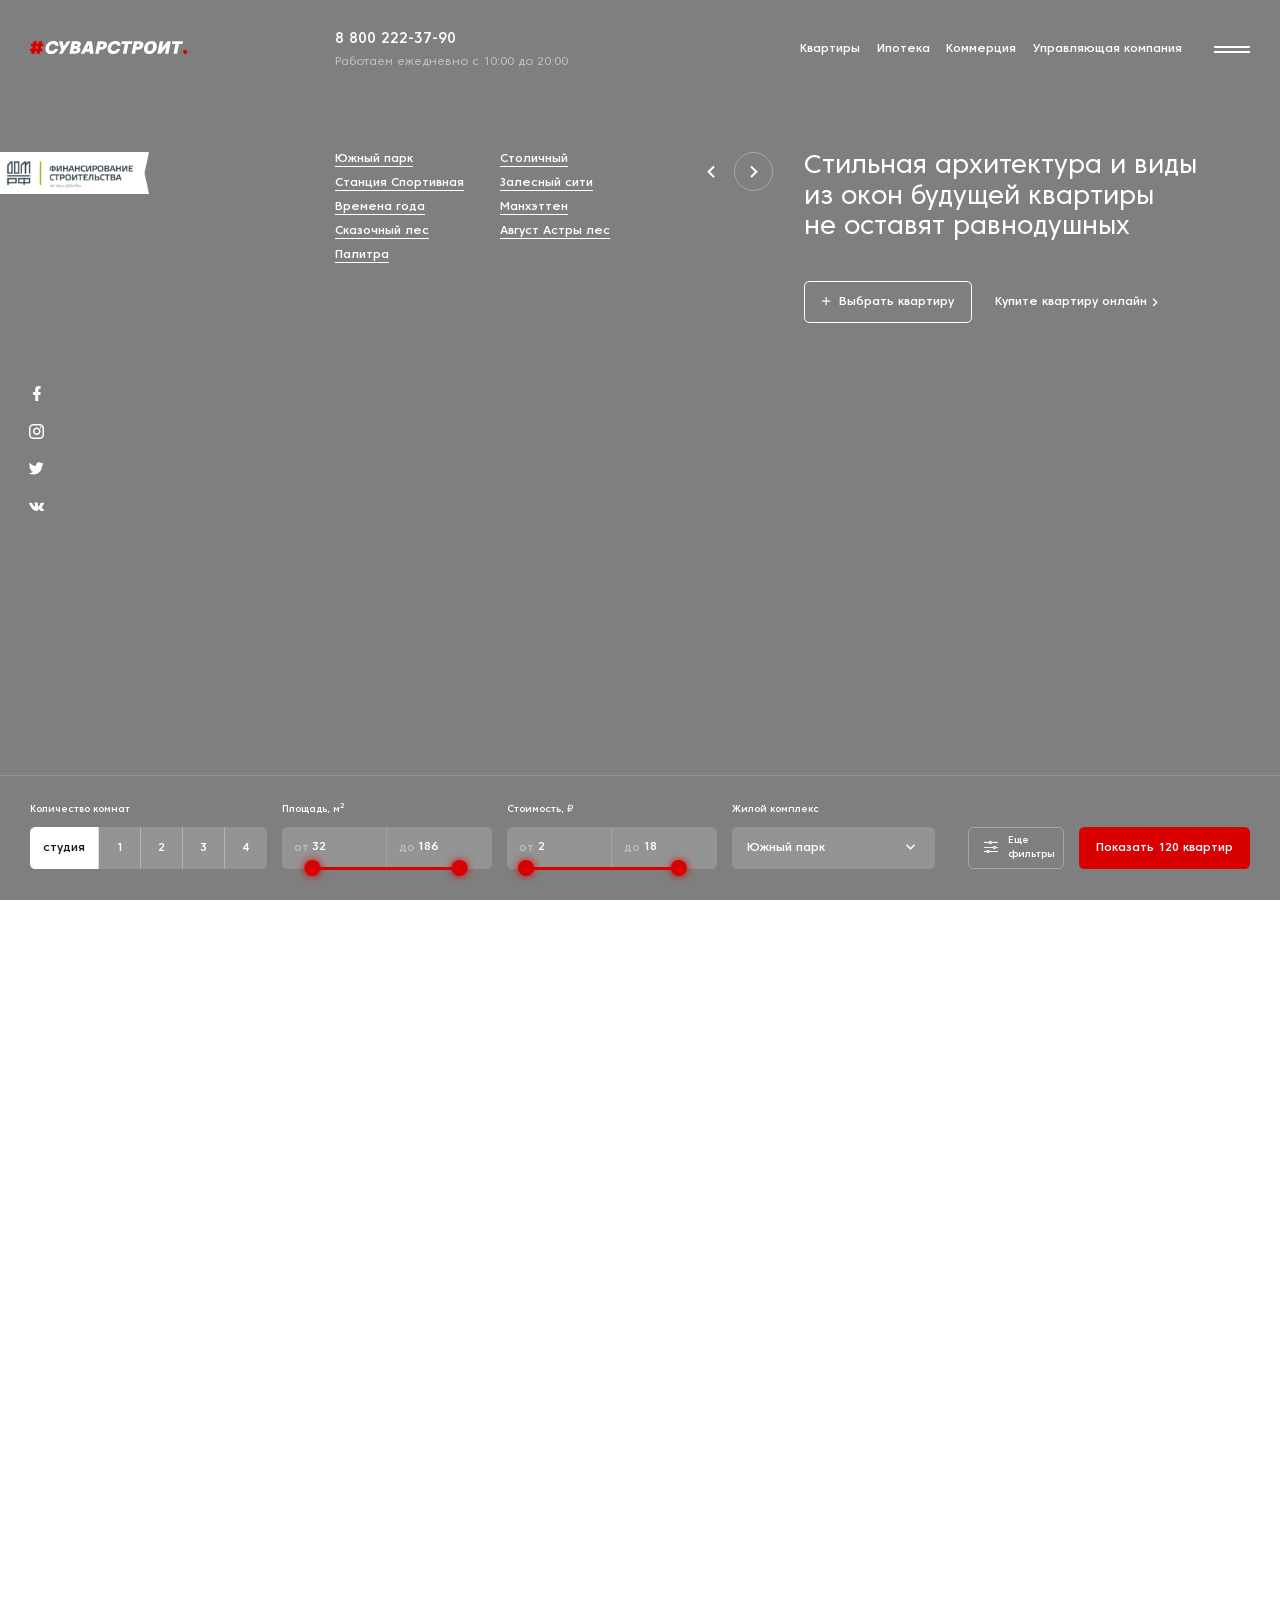
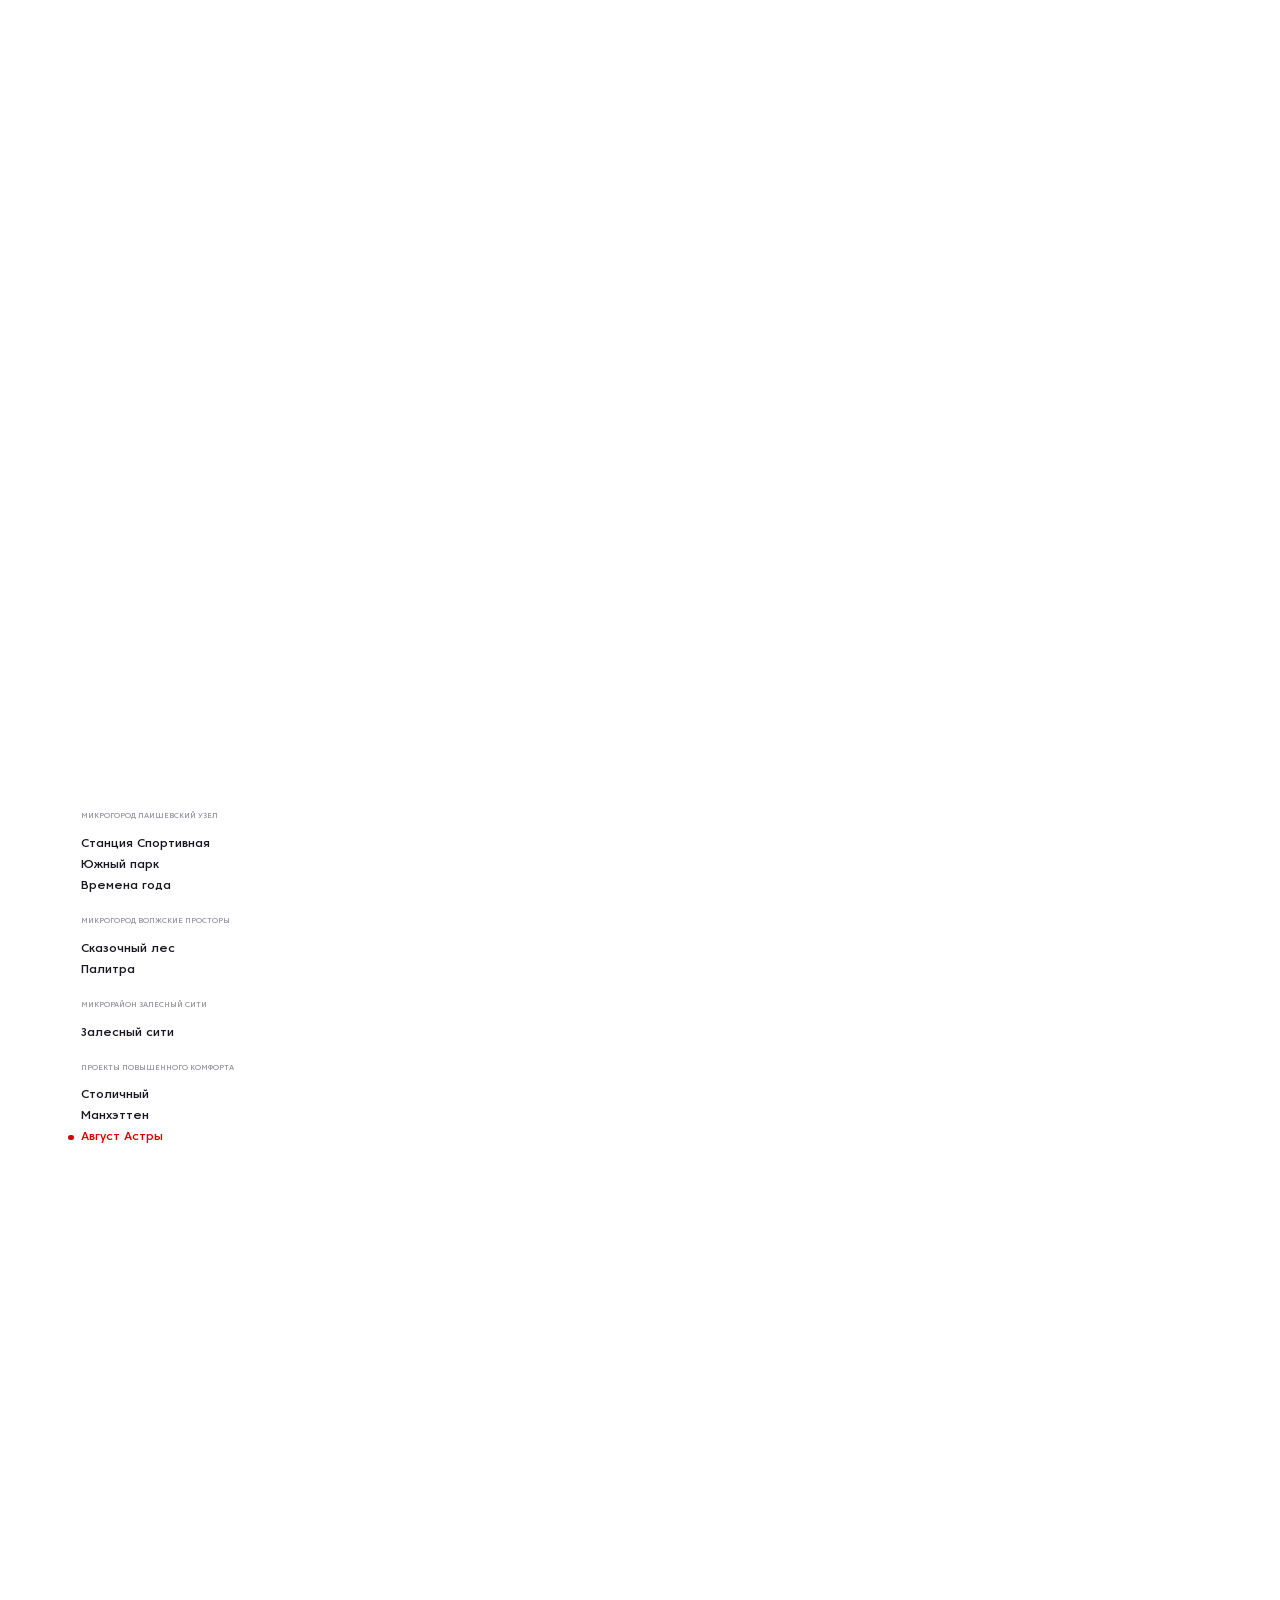
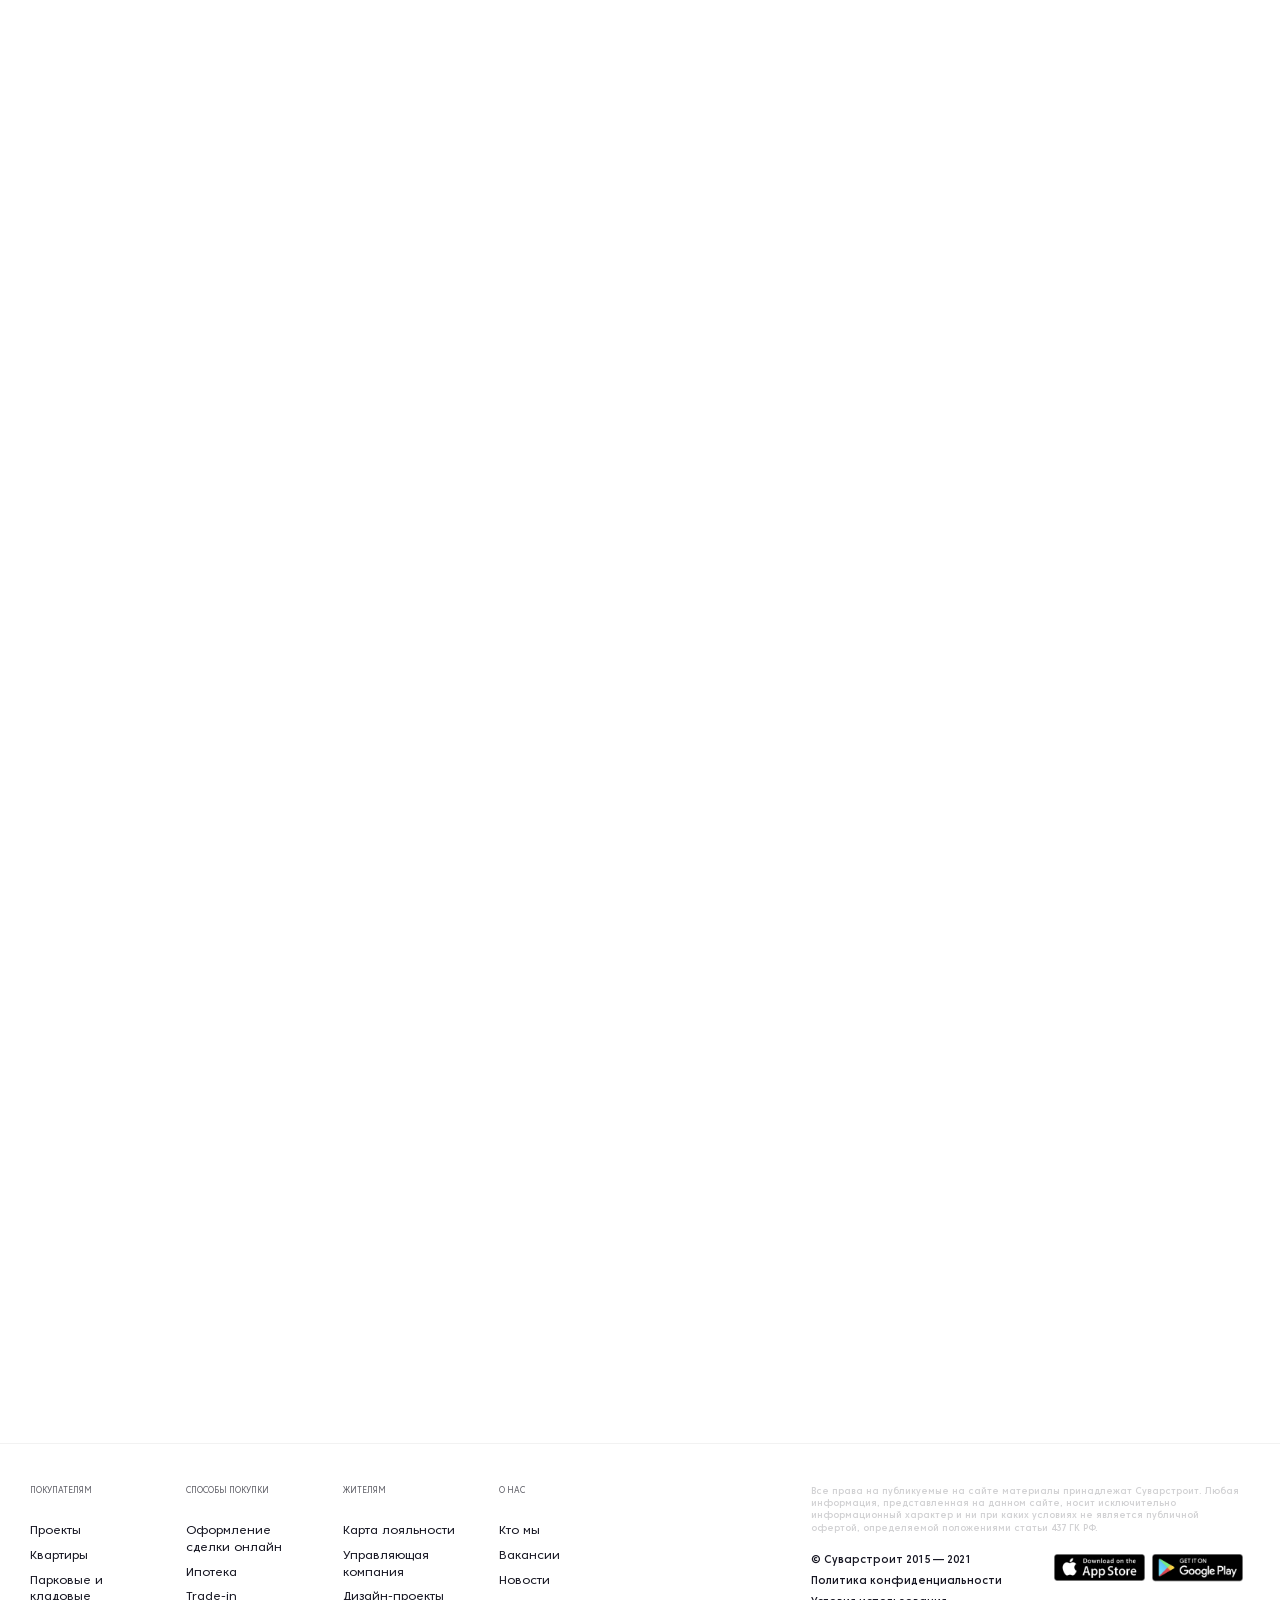
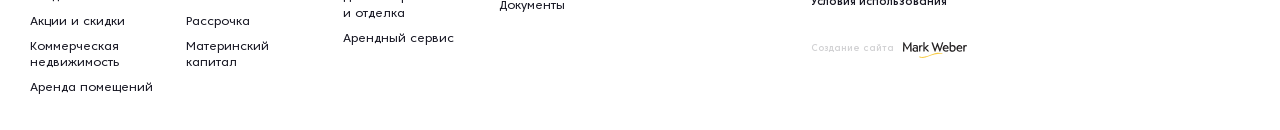
==== commit 00829896: "new" ====
--- a/app/index.html
+++ b/app/index.html
@@ -25,6 +25,13 @@
 	<link rel="stylesheet" href="css/main.min.css">
 
 	<script src="https://api-maps.yandex.ru/2.1/?apikey=fbbdc751-439c-4bb8-8182-0022fda8377b&lang=ru_RU" type="text/javascript"></script>
+
+	<style>
+		:root {
+			--global-accent-color: #D90002;
+			--global-hover-color: #FC3335;
+		}
+	</style>
 
 </head>
 
@@ -440,7 +447,7 @@
 			<div class="about-row row">
 				
 				<div class="col-lg-2 col-8">
-					<div class="about-title"><span><span class="color">#</span>Суварстроит. —</span> лидер по темпам строительства</div>
+					<div class="about-title"><span><span class="color">#</span>Суварстроит. —</span> лидер по темпам строительства <a href="#"><span class="icon-arrow-right"></span></a></div>
 				</div>
 
 				<div class="col-lg-3 col-md-4">
@@ -2572,7 +2579,11 @@
 						</div>
 						<div class="our-services-item-right">
 							<div class="our-services-item-icon">
-								<img src="img/icons/home-reload.svg" class="img-to-svg" alt="">
+								<!-- <img src="img/icons/home-reload.svg" class="img-to-svg" alt=""> -->
+								<svg xmlns="http://www.w3.org/2000/svg" width="65" height="65" viewBox="0 0 65 65" fill="none" class="img-to-svg">
+									<path d="M21.3225 33.2783C21.3199 33.2767 21.3174 33.2754 21.3148 33.2736C21.2367 33.2218 21.1698 33.1551 21.1178 33.0773C21.1162 33.075 21.1149 33.0723 21.1133 33.0698C21.0898 33.0337 21.0696 32.9956 21.0531 32.9558L21.0498 32.9468C21.0339 32.9073 21.0218 32.8665 21.0134 32.8248L21.0125 32.818C21.0043 32.7754 21.0001 32.7321 21 32.6887V27.0691C21 26.8828 21.0742 26.7042 21.2064 26.5724C21.3386 26.4407 21.5178 26.3667 21.7047 26.3667C21.8916 26.3667 22.0709 26.4407 22.2031 26.5724C22.3352 26.7042 22.4095 26.8828 22.4095 27.0691V30.9928L25.1932 28.2181C27.2653 26.1573 30.073 25 33.0001 25C35.9273 25 38.7349 26.1573 40.8071 28.2181C40.8725 28.2833 40.9244 28.3608 40.9599 28.446C40.9953 28.5312 41.0135 28.6226 41.0135 28.7148C41.0135 28.8071 40.9953 28.8984 40.9599 28.9836C40.9245 29.0689 40.8726 29.1463 40.8071 29.2116C40.7417 29.2768 40.664 29.3285 40.5785 29.3638C40.493 29.3991 40.4014 29.4173 40.3088 29.4173C40.2163 29.4173 40.1246 29.3992 40.0391 29.3639C39.9536 29.3286 39.8759 29.2768 39.8105 29.2116C38.0028 27.4139 35.5536 26.4044 33.0001 26.4044C30.4466 26.4044 27.9973 27.4139 26.1896 29.2116L23.406 31.9862H27.3426C27.5295 31.9862 27.7087 32.0602 27.8409 32.1919C27.9731 32.3236 28.0473 32.5023 28.0473 32.6886C28.0473 32.8749 27.9731 33.0536 27.8409 33.1853C27.7087 33.3171 27.5295 33.3911 27.3426 33.3911H21.7047C21.6612 33.3909 21.6178 33.3868 21.5751 33.3787C21.5727 33.3782 21.5705 33.3781 21.5682 33.3776C21.5264 33.3693 21.4855 33.3572 21.4459 33.3414C21.4428 33.3403 21.4398 33.3394 21.4368 33.3382C21.397 33.3217 21.3587 33.3017 21.3225 33.2782V33.2783ZM44.9875 39.1822C44.9872 39.1798 44.987 39.1776 44.9865 39.1754C44.9782 39.1337 44.966 39.0929 44.9502 39.0534C44.949 39.0504 44.9482 39.0473 44.9469 39.0444C44.9304 39.0046 44.9102 38.9664 44.8867 38.9304C44.8851 38.9279 44.8838 38.9253 44.8822 38.9229C44.8302 38.8451 44.7633 38.7783 44.6852 38.7265C44.6826 38.7248 44.6801 38.7235 44.6775 38.7218C44.6413 38.6984 44.603 38.6783 44.5632 38.6619L44.5543 38.6586C44.5146 38.6428 44.4735 38.6307 44.4316 38.6223L44.4253 38.6215C44.3824 38.6134 44.3389 38.6092 44.2953 38.609H38.6574C38.4705 38.609 38.2913 38.683 38.1591 38.8147C38.0269 38.9465 37.9527 39.1251 37.9527 39.3114C37.9527 39.4977 38.0269 39.6764 38.1591 39.8081C38.2913 39.9399 38.4705 40.0139 38.6574 40.0139H42.5939L39.8104 42.7885C38.0027 44.5861 35.5534 45.5957 32.9999 45.5957C30.4464 45.5957 27.9972 44.5861 26.1895 42.7885C26.057 42.6585 25.8783 42.586 25.6924 42.5867C25.5065 42.5875 25.3284 42.6614 25.197 42.7925C25.0655 42.9235 24.9913 43.101 24.9906 43.2863C24.9898 43.4716 25.0625 43.6497 25.1929 43.7818C27.2651 45.8426 30.0728 47 32.9999 47C35.9271 47 38.7348 45.8426 40.807 43.7818L43.5905 41.0073V44.931C43.5905 45.1173 43.6648 45.296 43.7969 45.4277C43.9291 45.5595 44.1084 45.6335 44.2953 45.6335C44.4822 45.6335 44.6614 45.5595 44.7936 45.4277C44.9258 45.296 45 45.1173 45 44.931V39.3114C44.9999 39.2681 44.9957 39.2248 44.9875 39.1822Z" fill="#D90002" class="replace-fill"></path>
+									<path d="M64 24.0569V31.2262H59.9355V61.9516C59.9355 62.4949 59.7213 63.0159 59.3402 63.4001C58.9591 63.7842 58.4422 64 57.9032 64H7.09677C6.55779 64 6.0409 63.7842 5.65978 63.4001C5.27866 63.0159 5.06452 62.4949 5.06452 61.9516V31.2262H1V24.0569L31.2908 1.40204C31.6407 1.14093 32.0646 1 32.5 1C32.9354 1 33.3593 1.14093 33.7092 1.40204L64 24.0569Z" stroke="#464646" stroke-linecap="round" stroke-linejoin="round"></path>
+								</svg>
 							</div>
 						</div>
 					</div>
@@ -2585,7 +2596,12 @@
 						</div>
 						<div class="our-services-item-right">
 							<div class="our-services-item-icon">
-								<img src="img/icons/percent.svg" class="img-to-svg" alt="">
+								<!-- <img src="img/icons/percent.svg" class="img-to-svg" alt=""> -->
+								<svg xmlns="http://www.w3.org/2000/svg" width="74" height="74" viewBox="0 0 74 74" fill="none" class="img-to-svg">
+									<path d="M49.4718 24.4847L25.4772 48.472C25.3522 48.597 25.1826 48.6672 25.0058 48.6672C24.829 48.6672 24.6595 48.597 24.5345 48.4721C24.4094 48.3471 24.3392 48.1776 24.3392 48.0009C24.3392 47.8241 24.4094 47.6546 24.5344 47.5297L48.529 23.5424C48.5909 23.4805 48.6644 23.4314 48.7453 23.3979C48.8261 23.3644 48.9128 23.3471 49.0004 23.3471C49.0879 23.3471 49.1746 23.3644 49.2555 23.3978C49.3363 23.4313 49.4098 23.4804 49.4717 23.5423C49.5336 23.6041 49.5828 23.6776 49.6163 23.7584C49.6498 23.8393 49.667 23.9259 49.667 24.0135C49.667 24.101 49.6498 24.1876 49.6163 24.2685C49.5828 24.3493 49.5337 24.4228 49.4718 24.4847ZM24.568 31.1145C23.6935 30.2424 23.1486 29.094 23.0263 27.8652C22.9039 26.6364 23.2116 25.4031 23.897 24.3757C24.5823 23.3483 25.6029 22.5903 26.7847 22.231C27.9665 21.8716 29.2364 21.9331 30.3779 22.405C31.5195 22.8768 32.462 23.7299 33.0448 24.8187C33.6276 25.9075 33.8147 27.1646 33.5741 28.3759C33.3335 29.5871 32.6801 30.6775 31.7254 31.4611C30.7707 32.2446 29.5736 32.673 28.3384 32.673C27.638 32.6752 26.9442 32.5386 26.2971 32.271C25.6499 32.0035 25.0622 31.6106 24.568 31.1145ZM24.3393 27.3452C24.3395 28.2693 24.6602 29.1647 25.2468 29.8789C25.8334 30.5931 26.6495 31.0819 27.5561 31.2621C28.4627 31.4423 29.4038 31.3026 30.219 30.867C31.0342 30.4314 31.6731 29.7266 32.0269 28.8729C32.3807 28.0192 32.4274 27.0692 32.1592 26.1849C31.891 25.3006 31.3244 24.5366 30.5559 24.023C29.7874 23.5095 28.8646 23.2781 27.9446 23.3685C27.0247 23.4588 26.1645 23.8651 25.5107 24.5183C25.1381 24.8887 24.8428 25.3292 24.6417 25.8145C24.4407 26.2997 24.3378 26.82 24.3393 27.3452ZM51 44.6693C51 45.9026 50.5723 47.0977 49.7897 48.051C49.0071 49.0043 47.9181 49.6569 46.7082 49.8975C45.4983 50.1382 44.2424 49.952 43.1544 49.3706C42.0664 48.7893 41.2137 47.8488 40.7416 46.7095C40.2695 45.5701 40.2072 44.3024 40.5653 43.1222C40.9233 41.9421 41.6797 40.9226 42.7054 40.2374C43.7311 39.5522 44.9627 39.2438 46.1904 39.3646C47.4181 39.4855 48.5658 40.0281 49.4382 40.9002C49.9349 41.394 50.3286 41.9814 50.5967 42.6284C50.8648 43.2753 51.0019 43.969 51 44.6693ZM49.6669 44.6693C49.667 43.7444 49.3462 42.8481 48.7593 42.1331C48.1724 41.418 47.3556 40.9286 46.4482 40.7481C45.5408 40.5676 44.5988 40.7073 43.7828 41.1433C42.9668 41.5792 42.3273 42.2846 41.9732 43.1391C41.6191 43.9936 41.5723 44.9444 41.8409 45.8295C42.1094 46.7146 42.6767 47.4793 43.4459 47.9932C44.2152 48.5071 45.1389 48.7384 46.0597 48.6478C46.9804 48.5572 47.8413 48.1502 48.4955 47.4962C48.8681 47.1258 49.1634 46.6853 49.3645 46.2001C49.5655 45.7148 49.6684 45.1946 49.6669 44.6693Z" fill="#D90002" class="replace-fill"></path>
+									<circle cx="37" cy="37" r="36.5" stroke="#344154"></circle>
+									<circle cx="37" cy="37" r="30.5" stroke="#344154"></circle>
+								</svg>
 							</div>
 						</div>
 					</div>
@@ -2598,7 +2614,16 @@
 						</div>
 						<div class="our-services-item-right">
 							<div class="our-services-item-icon">
-								<img src="img/icons/mother.svg" class="img-to-svg" alt="">
+								<!-- <img src="img/icons/mother.svg" class="img-to-svg" alt=""> -->
+								<svg xmlns="http://www.w3.org/2000/svg" width="63" height="82" viewBox="0 0 63 82" fill="none" class="img-to-svg">
+									<path d="M22.087 54.8218C22.087 54.8218 23.4202 51.7639 26.4597 51.9535C27.2548 52.0074 28.0225 52.2653 28.6888 52.7024C29.3552 53.1395 29.8976 53.7409 30.2637 54.4487C30.5631 55.0298 30.7398 55.6663 30.7829 56.3185C30.8261 56.9708 30.7347 57.625 30.5144 58.2404C30.3225 58.8119 30.0507 59.3534 29.7072 59.8488C29.5773 60.0403 29.4364 60.2241 29.2852 60.3993C28.2875 61.5076 27.2126 62.5437 26.0683 63.4999C26.0683 63.4999 22.8331 66.093 22.0748 67.8115C21.3226 66.093 18.0874 63.4999 18.0874 63.4999C16.9452 62.539 15.8742 61.4966 14.8827 60.3809C14.7298 60.2036 14.5892 60.0201 14.4546 59.8305C14.1107 59.3362 13.8408 58.7944 13.6535 58.2221C13.4341 57.6067 13.3427 56.953 13.3847 56.301C13.4268 55.649 13.6015 55.0125 13.8981 54.4303C14.2673 53.7212 14.8129 53.119 15.4824 52.682C16.1518 52.2449 16.9226 51.9877 17.7204 51.9352C20.7599 51.7517 22.087 54.8218 22.087 54.8218Z" stroke="#D90002" stroke-miterlimit="10" stroke-linecap="round" class="replace-stroke"></path>
+									<path d="M52.0052 62.4297C52.0052 62.4297 53.0877 63.7874 51.0267 65.1451" stroke="#344154" stroke-linecap="round" stroke-linejoin="round"></path>
+									<path d="M19.4939 38.4561C16.9084 39.1865 14.1443 38.9377 11.7308 37.7574C9.31717 36.5771 7.42361 34.5483 6.41248 32.0591C7.89599 31.4844 9.13732 30.4179 9.92899 29.0379C13.6412 23.1485 11.2439 14.8862 14.901 8.96015L14.9439 8.89287C16.3454 6.5994 18.3124 4.70434 20.6566 3.38932C23.0007 2.07429 25.6433 1.38338 28.3311 1.38281H30.0985C32.7849 1.38619 35.4256 2.07834 37.7683 3.39315C40.111 4.70796 42.0774 6.6015 43.4796 8.89287L43.5225 8.96015C47.1919 14.8862 44.7456 23.1485 48.4884 29.0379C49.2816 30.4166 50.5224 31.4827 52.0049 32.0591C50.9963 34.546 49.106 36.5736 46.6958 37.7539C44.2856 38.9341 41.5248 39.1842 38.9418 38.4561" stroke="#344154" stroke-miterlimit="10" stroke-linecap="round"></path>
+									<path d="M34.0554 38.7251C35.1562 41.3365 35.6577 43.9846 41.6817 45.7031C43.8711 46.3147 44.3542 46.4247 46.5742 47.0363" stroke="#344154" stroke-miterlimit="10" stroke-linecap="round"></path>
+									<path d="M41.2051 22.4635C40.5568 26.5794 38.7588 32.6217 36.5205 36.022C35.7434 37.2901 34.6603 38.3427 33.3706 39.0832C32.0808 39.8237 30.6257 40.2284 29.1388 40.2602V40.2602C27.653 40.2303 26.1985 39.8276 24.9087 39.0893C23.619 38.3509 22.5353 37.3004 21.7572 36.0343V36.0343C19.3847 32.3488 17.8637 28.1808 17.305 23.8335C15.8739 13.0026 27.4142 12.6968 34.4289 17.9502C34.4289 17.9502 38.7955 21.2649 41.2173 22.4758" stroke="#344154" stroke-miterlimit="10" stroke-linecap="round"></path>
+									<path d="M24.3499 38.7251C23.2613 41.3365 22.7537 43.9846 16.7297 45.6909C14.5403 46.3024 12.3326 46.914 10.1309 47.5256C8.99677 47.843 7.96184 48.4433 7.1232 49.2702C6.28455 50.0971 5.66967 51.1235 5.33622 52.253L1.11028 73.6579C0.939255 74.5508 0.967441 75.4704 1.19283 76.3512C1.41821 77.2319 1.83524 78.0521 2.41414 78.7531C2.99304 79.4541 3.71955 80.0186 4.54181 80.4065C5.36406 80.7943 6.26179 80.9959 7.17092 80.9967H33.5234C36.4859 81.0324 39.4403 80.6808 42.3117 79.9509C45.977 78.9736 49.4579 77.4035 52.6166 75.303C55.4553 73.5208 57.8921 71.1673 59.7719 68.3923C61.0166 66.503 61.7668 64.3315 61.9538 62.0768C62.1408 59.8222 61.7585 57.5567 60.8422 55.4882C59.8907 53.2542 58.2146 51.4058 56.0842 50.2409C54.6809 49.4868 53.1004 49.1245 51.5088 49.1923C49.9171 49.2601 48.3731 49.7555 47.0391 50.6262C43.4736 52.9746 43.7611 56.5951 44.1708 58.3626C44.1708 58.3626 45.131 61.4938 43.8345 64.1725" stroke="#344154" stroke-linecap="round" stroke-linejoin="round"></path>
+									<path d="M50.733 68.747C41.9448 68.7164 37.9574 63.3774 37.9574 63.3774C35.319 64.3563 32.835 65.7095 30.5818 67.3954C29.217 68.343 28.1833 69.6944 27.6261 71.2598C27.0689 72.8251 27.016 74.5257 27.4751 76.1225L28.2028 78.0062" stroke="#344154" stroke-linecap="round" stroke-linejoin="round"></path>
+								</svg>
 							</div>
 						</div>
 					</div>
@@ -2611,7 +2636,22 @@
 						</div>
 						<div class="our-services-item-right">
 							<div class="our-services-item-icon">
-								<img src="img/icons/home-hands.svg" class="img-to-svg" alt="">
+								<!-- <img src="img/icons/home-hands.svg" class="img-to-svg" alt=""> -->
+								<svg xmlns="http://www.w3.org/2000/svg" width="83" height="71" viewBox="0 0 83 71" fill="none" class="img-to-svg">
+									<path d="M5.90015 16.7523L8.49999 16.2392C8.84493 16.1657 9.20114 16.1626 9.54732 16.2299C9.8935 16.2973 10.2226 16.4338 10.5148 16.6313C10.807 16.8288 11.0563 17.0831 11.248 17.3792C11.4396 17.6753 11.5696 18.0069 11.6301 18.3544C12.2401 21.7752 13.6313 29.9283 14.1843 33.0697L16.1456 35.5841" stroke="#344154" stroke-miterlimit="10" stroke-linecap="round"></path>
+									<path d="M11.5504 17.596L12.9529 17.3167C13.2986 17.2432 13.6556 17.2402 14.0025 17.3079C14.3493 17.3756 14.679 17.5125 14.9717 17.7105C15.2644 17.9085 15.5142 18.1635 15.7062 18.4602C15.8981 18.757 16.0282 19.0894 16.0887 19.4376C16.847 23.7365 17.4172 27.7046 18.0728 31.1939L20.017 33.9306" stroke="#344154" stroke-miterlimit="10" stroke-linecap="round"></path>
+									<path d="M16.7557 20.7205L17.8675 20.5038C18.2124 20.4304 18.5686 20.4272 18.9148 20.4946C19.261 20.562 19.59 20.6985 19.8823 20.8959C20.1745 21.0934 20.4239 21.3478 20.6155 21.6438C20.8071 21.9399 20.9371 22.2716 20.9976 22.619C21.7616 26.9179 22.919 32.9956 22.919 32.9956" stroke="#344154" stroke-miterlimit="10" stroke-linecap="round"></path>
+									<path d="M27.9535 45.7553C26.0912 44.1012 23.7948 43.0142 21.3351 42.6222C18.8753 42.2303 16.3548 42.5498 14.0706 43.5431C13.6634 43.7412 13.2349 43.8923 12.7935 43.9935C9.68622 44.6093 9.09897 41.9923 8.18674 40.0025C7.37144 38.2351 5.6496 36.8497 3.71682 35.9203C3.38416 35.7534 3.0094 35.6893 2.64018 35.736C2.27096 35.7828 1.92399 35.9383 1.64341 36.1828C1.36283 36.4273 1.16132 36.7498 1.06453 37.1091C0.967749 37.4685 0.980065 37.8485 1.09989 38.2009C2.08358 41.1103 3.27442 43.9454 4.66327 46.6846C5.35335 48.2383 6.31917 49.6543 7.51398 50.8637C9.96558 53.093 13.4834 53.5491 16.7218 54.2333C19.9602 54.9174 23.4893 56.2344 24.8691 59.2448V69.0341" stroke="#344154" stroke-miterlimit="10" stroke-linecap="round"></path>
+									<path d="M22.1381 35.7891C26.2602 36.7754 31.2603 37.3798 34.5386 42.5965C36.1986 45.2646 37.2318 48.2744 37.5604 51.3995V69.5414" stroke="#344154" stroke-miterlimit="10" stroke-linecap="round"></path>
+									<path d="M3.92212 35.7896L1.69855 18.7993C1.6386 18.1728 1.81372 17.5462 2.18987 17.0415C2.56603 16.5368 3.11636 16.19 3.73396 16.0684V16.0684C4.0393 16.0069 4.35393 16.0078 4.65891 16.0711C4.96388 16.1344 5.25288 16.2588 5.50855 16.4367C5.76422 16.6146 5.98125 16.8423 6.14658 17.1063C6.31192 17.3703 6.42215 17.665 6.47063 17.9726L9.1788 34.6493L11.5506 37.4658" stroke="#344154" stroke-miterlimit="10" stroke-linecap="round"></path>
+									<path d="M77.0822 16.7523L74.4824 16.2392C74.1375 16.1657 73.7812 16.1626 73.4351 16.2299C73.0889 16.2973 72.7598 16.4338 72.4676 16.6313C72.1754 16.8288 71.926 17.0831 71.7344 17.3792C71.5428 17.6753 71.4128 18.0069 71.3523 18.3544C70.7422 21.7752 69.3511 29.9283 68.7981 33.0697L66.8368 35.5841" stroke="#344154" stroke-miterlimit="10" stroke-linecap="round"></path>
+									<path d="M71.4322 17.596L70.0296 17.3167C69.6839 17.2432 69.327 17.2402 68.9801 17.3079C68.6332 17.3756 68.3036 17.5125 68.0109 17.7105C67.7181 17.9085 67.4683 18.1635 67.2764 18.4602C67.0845 18.757 66.9544 19.0894 66.8939 19.4376C66.1356 23.7365 65.5654 27.7046 64.9097 31.1939L62.9656 33.9306" stroke="#344154" stroke-miterlimit="10" stroke-linecap="round"></path>
+									<path d="M66.2269 20.7205L65.0866 20.5038C64.7417 20.4304 64.3854 20.4272 64.0393 20.4946C63.6931 20.562 63.3641 20.6985 63.0719 20.8959C62.7797 21.0934 62.5303 21.3478 62.3386 21.6438C62.147 21.9399 62.017 22.2716 61.9565 22.619C61.1925 26.9179 60.0352 32.9956 60.0352 32.9956" stroke="#344154" stroke-miterlimit="10" stroke-linecap="round"></path>
+									<path d="M55.0465 45.7553C56.9088 44.1012 59.2052 43.0142 61.665 42.6222C64.1248 42.2303 66.6453 42.5498 68.9294 43.5431C69.3367 43.7412 69.7652 43.8923 70.2066 43.9935C73.3138 44.6093 73.9011 41.9923 74.8133 40.0025C75.6286 38.2351 77.3504 36.8497 79.2832 35.9203C79.6159 35.7534 79.9907 35.6893 80.3599 35.736C80.7291 35.7828 81.076 35.9383 81.3566 36.1828C81.6372 36.4273 81.8387 36.7498 81.9355 37.1091C82.0323 37.4685 82.02 37.8485 81.9001 38.2009C80.9165 41.1103 79.7256 43.9454 78.3368 46.6846C77.6467 48.2383 76.6809 49.6543 75.4861 50.8637C73.0344 53.093 69.5167 53.5491 66.2783 54.2333C63.0399 54.9174 59.5107 56.2344 58.131 59.2448V69.0341" stroke="#344154" stroke-miterlimit="10" stroke-linecap="round"></path>
+									<path d="M60.8449 35.7891C56.7228 36.7754 51.7227 37.3798 48.4443 42.5965C46.7843 45.2646 45.7512 48.2744 45.4226 51.3995V69.5414" stroke="#344154" stroke-miterlimit="10" stroke-linecap="round"></path>
+									<path d="M79.061 35.7894L81.2845 18.7992C81.3501 18.1673 81.1762 17.5338 80.7972 17.0239C80.4182 16.514 79.8617 16.1648 79.2377 16.0454V16.0454C78.9324 15.9839 78.6178 15.9849 78.3128 16.0482C78.0078 16.1115 77.7188 16.2358 77.4631 16.4137C77.2075 16.5916 76.9904 16.8194 76.8251 17.0834C76.6598 17.3473 76.5495 17.642 76.5011 17.9497L73.8043 34.6491L71.4325 37.4656" stroke="#344154" stroke-miterlimit="10" stroke-linecap="round"></path>
+									<path d="M53.9149 28.9998L46.7648 28.9989C46.212 28.9982 45.6821 28.7766 45.2913 28.3827C44.9004 27.9888 44.6806 27.4547 44.68 26.8977V19.6931C44.6799 19.6135 44.6485 19.5372 44.5926 19.4809C44.5368 19.4246 44.4611 19.393 44.3821 19.3929H39.6161C39.5372 19.393 39.4614 19.4246 39.4056 19.4809C39.3497 19.5372 39.3183 19.6135 39.3183 19.6931V26.8975C39.3176 27.4546 39.0978 27.9886 38.707 28.3825C38.3161 28.7765 37.7862 28.9981 37.2334 28.9988L30.0854 29C29.8116 29 29.5404 28.9457 29.2874 28.8401C29.0344 28.7346 28.8045 28.5798 28.6108 28.3847C28.4172 28.1895 28.2636 27.9579 28.1587 27.7029C28.0539 27.448 28 27.1747 28 26.8987V13.0212C28.0002 12.7284 28.061 12.439 28.1785 12.1712C28.296 11.9035 28.4676 11.6634 28.6824 11.4663L40.5964 0.54946C40.9794 0.196034 41.4807 0 42 0C42.5193 0 43.0188 0.196034 43.4018 0.54946L55.3176 11.4664C55.5323 11.6635 55.7039 11.9036 55.8214 12.1713C55.9389 12.439 55.9997 12.7285 56 13.0212V26.8987C56 27.456 55.7803 27.9905 55.3893 28.3845C54.9983 28.7786 54.4679 28.9998 53.9149 28.9998ZM39.6161 18.1922H44.3821C44.9349 18.1928 45.0181 18.2643 45.409 18.6582C45.7999 19.0522 45.7219 19.136 45.7225 19.6931L45.8714 27.4979C45.8716 27.5775 45.903 27.6537 45.9588 27.71C46.0147 27.7663 46.0904 27.7979 46.1693 27.7981L54.5106 27.7993C54.5896 27.7993 54.6654 27.7676 54.7213 27.7113C54.7771 27.655 54.8085 27.5787 54.8085 27.4991V12.5709C54.8085 12.5291 54.7997 12.4878 54.7829 12.4495C54.7662 12.4113 54.7416 12.377 54.711 12.3488L42.1996 0.831333C42.1448 0.780855 42.0733 0.752859 41.9991 0.752859C41.9249 0.752859 41.8534 0.780855 41.7986 0.831333L29.14 12.4989C29.1093 12.5271 29.0848 12.5614 29.068 12.5996C29.0512 12.6379 29.0426 12.6792 29.0426 12.721L29.1915 27.4991C29.1915 27.5787 29.2229 27.655 29.2787 27.7113C29.3346 27.7676 29.4104 27.7993 29.4894 27.7993L37.9778 27.7984C38.0568 27.7982 38.1325 27.7666 38.1883 27.7103C38.2442 27.654 38.2756 27.5778 38.2757 27.4982V19.6932C38.2763 19.1361 38.1983 19.0523 38.5892 18.6584C38.9801 18.2645 39.0633 18.1928 39.6161 18.1922Z" fill="#D60000" class="replace-fill"></path>
+								</svg>
 							</div>
 						</div>
 					</div>
@@ -2624,7 +2664,15 @@
 						</div>
 						<div class="our-services-item-right">
 							<div class="our-services-item-icon">
-								<img src="img/icons/key-monitor.svg" class="img-to-svg" alt="">
+								<!-- <img src="img/icons/key-monitor.svg" class="img-to-svg" alt=""> -->
+								<svg xmlns="http://www.w3.org/2000/svg" width="75" height="75" viewBox="0 0 75 75" fill="none" class="img-to-svg">
+									<path d="M65.8271 58.3333H9.61669C8.21481 58.333 6.87045 57.7759 5.87927 56.7846C4.88809 55.7932 4.33127 54.4487 4.33127 53.0468V16.701C4.33127 15.2991 4.88809 13.9547 5.87927 12.9633C6.87045 11.9719 8.21481 11.4148 9.61669 11.4146H65.8271C67.2292 11.4146 68.5738 11.9715 69.5652 12.9629C70.5566 13.9543 71.1136 15.299 71.1136 16.701V53.0468C71.1136 54.4489 70.5566 55.7935 69.5652 56.7849C68.5738 57.7763 67.2292 58.3333 65.8271 58.3333V58.3333Z" stroke="black" stroke-miterlimit="10" stroke-linecap="round" stroke-linejoin="round"></path>
+									<path d="M65.8271 58.3333H9.61669C8.21481 58.333 6.87045 57.7759 5.87927 56.7846C4.88809 55.7932 4.33127 54.4487 4.33127 53.0468V16.701C4.33127 15.2991 4.88809 13.9547 5.87927 12.9633C6.87045 11.9719 8.21481 11.4148 9.61669 11.4146H65.8271C67.2292 11.4146 68.5738 11.9715 69.5652 12.9629C70.5566 13.9543 71.1136 15.299 71.1136 16.701V53.0468C71.1136 54.4489 70.5566 55.7935 69.5652 56.7849C68.5738 57.7763 67.2292 58.3333 65.8271 58.3333V58.3333Z" stroke="#464646" stroke-miterlimit="10" stroke-linecap="round" stroke-linejoin="round"></path>
+									<path d="M7.51355 50.5127H67.9302" stroke="#464646" stroke-miterlimit="10" stroke-linecap="round" stroke-linejoin="round"></path>
+									<path d="M44.9823 63.498C44.9823 68.6637 54.1907 70.8335 54.1907 70.8335H21.2532C21.2532 70.8335 30.4615 68.6637 30.4615 63.498" stroke="#464646" stroke-miterlimit="10" stroke-linecap="round" stroke-linejoin="round"></path>
+									<path d="M32.5788 32.4961L25.1219 42H20.5527L24.6742 36.517H26.0358V34.6893L29.3896 30.2389C28.6319 29.167 28.2561 27.8717 28.3227 26.5607C28.3893 25.2497 28.8942 23.9991 29.7566 23.0095C30.6189 22.0198 31.7887 21.3485 33.0782 21.1032C34.3678 20.8579 35.7023 21.0528 36.8678 21.6568C38.0333 22.2607 38.9622 23.2385 39.5054 24.4335C40.0487 25.6285 40.1748 26.9713 39.8636 28.2465C39.5523 29.5218 38.8218 30.6555 37.7892 31.4659C36.7565 32.2762 35.4816 32.7163 34.1689 32.7154C33.6316 32.7116 33.0971 32.6378 32.5788 32.4961Z" stroke="#D90002" stroke-linecap="round" stroke-linejoin="round" class="replace-stroke"></path>
+									<path d="M33.3834 32.6605L33.1183 35.8863L34.9369 37.7048L36.8834 35.7675L43.399 41.9999L53.4512 31.9477L47.0544 25.5508L49.1562 23.4855L47.3377 21.667L38.8298 22.3615" stroke="#D90002" stroke-linecap="square" stroke-linejoin="round" class="replace-stroke"></path>
+								</svg>
 							</div>
 						</div>
 					</div>
@@ -2637,7 +2685,16 @@
 						</div>
 						<div class="our-services-item-right">
 							<div class="our-services-item-icon">
-								<img src="img/icons/insurance.svg" class="img-to-svg" alt="">
+								<!-- <img src="img/icons/insurance.svg" class="img-to-svg" alt=""> -->
+								<svg xmlns="http://www.w3.org/2000/svg" width="72" height="72" viewBox="0 0 72 72" fill="none" class="img-to-svg">
+									<path d="M48.4197 49.5479L63.4359 40.9221C64.597 40.2644 65.9702 40.09 67.2589 40.4364C68.5475 40.7829 69.6482 41.6225 70.3229 42.7737C70.9953 43.9407 71.178 45.3265 70.831 46.6278C70.484 47.9292 69.6355 49.04 68.4713 49.7172L46.5569 62.2043C45.5255 62.7934 44.3575 63.101 43.1698 63.0962H26.5617C25.3377 63.1004 24.1371 63.4317 23.0843 64.0559L19.0649 66.4833" stroke="#D90002" stroke-linecap="round" stroke-linejoin="round" class="replace-stroke"></path>
+									<path d="M30.355 51.8063H43.3389C44.6854 51.8033 45.976 51.2671 46.9281 50.3149C47.8803 49.3628 48.4165 48.0722 48.4195 46.7257V46.7257C48.4165 45.3791 47.8803 44.0886 46.9281 43.1364C45.976 42.1842 44.6854 41.648 43.3389 41.645H24.9357C23.6936 41.6433 22.475 41.9831 21.4131 42.6273L10.0325 49.5482" stroke="#D90002" stroke-linecap="round" stroke-linejoin="round" class="replace-stroke"></path>
+									<path d="M1 50.6776L6.64516 47.2905L20.1822 68.7421L16.8064 71.0002" stroke="#D90002" stroke-linejoin="round" class="replace-stroke"></path>
+									<path d="M38.2584 1L8.90356 21.3226V28.0967H15.6778V24.7097L38.2584 8.90322L60.839 24.7097V29.2258H67.6132V21.3226L38.2584 1Z" stroke="#464646" stroke-linecap="round" stroke-linejoin="round"></path>
+									<path d="M49.5482 3.25806V1H60.8385V11.1613" stroke="#464646" stroke-linecap="square" stroke-linejoin="round"></path>
+									<path d="M15.6771 45.0321V32.6128" stroke="#464646" stroke-linecap="square" stroke-linejoin="round"></path>
+									<path d="M60.8385 33.7422V41.6454" stroke="#464646" stroke-linecap="square" stroke-linejoin="round"></path>
+								</svg>
 							</div>
 						</div>
 					</div>
@@ -2650,7 +2707,12 @@
 						</div>
 						<div class="our-services-item-right">
 							<div class="our-services-item-icon">
-								<img src="img/icons/home-clock.svg" class="img-to-svg" alt="">
+								<!-- <img src="img/icons/home-clock.svg" class="img-to-svg" alt=""> -->
+								<svg xmlns="http://www.w3.org/2000/svg" width="66" height="65" viewBox="0 0 66 65" fill="none" class="img-to-svg">
+									<path d="M65 24.2388V31.4646H60.871V62.4323C60.871 62.9798 60.6534 63.505 60.2663 63.8921C59.8791 64.2793 59.354 64.4968 58.8064 64.4968H7.19355C6.646 64.4968 6.12092 64.2793 5.73374 63.8921C5.34657 63.505 5.12903 62.9798 5.12903 62.4323V31.4646H1V24.2388L31.7716 1.40521C32.1271 1.14204 32.5577 1 33 1C33.4423 1 33.8729 1.14204 34.2284 1.40521L65 24.2388Z" stroke="#464646" stroke-linecap="round" stroke-linejoin="round"></path>
+									<circle cx="33" cy="37.1289" r="13.9516" stroke="#D90002" class="replace-stroke"></circle>
+									<path d="M38.2778 43.3227L31.9678 37.9371V28.8711H33.2674V37.3825L39.1936 42.4804L38.2778 43.3227Z" fill="#D90002" class="replace-fill"></path>
+								</svg>
 							</div>
 						</div>
 					</div>
--- a/app/css/main.min.css
+++ b/app/css/main.min.css
@@ -1 +1 @@
-@font-face{font-family:"Core Sanc C";font-weight:300;font-style:normal;src:url(../fonts/CoreSansC/CoreSansC-35Light.woff2) format("woff2")}@font-face{font-family:"Core Sanc C";font-weight:400;font-style:normal;src:url(../fonts/CoreSansC/CoreSansC-45Regular.woff2) format("woff2")}@font-face{font-family:"Core Sanc C";font-weight:500;font-style:normal;src:url(../fonts/CoreSansC/CoreSansC-55Medium.woff2) format("woff2")}@font-face{font-family:"Core Sanc C";font-weight:700;font-style:normal;src:url(../fonts/CoreSansC/CoreSansC-65Bold.woff2) format("woff2")}*,::after,::before{-webkit-box-sizing:border-box;box-sizing:border-box}html{font-family:sans-serif;line-height:1.15;-webkit-text-size-adjust:100%;-ms-text-size-adjust:100%;-ms-overflow-style:scrollbar;-webkit-tap-highlight-color:transparent}@-ms-viewport{width:device-width}article,aside,dialog,figcaption,figure,footer,header,hgroup,main,nav,section{display:block}body{margin:0;font-family:-apple-system,BlinkMacSystemFont,"Segoe UI",Roboto,"Helvetica Neue",Arial,sans-serif,"Apple Color Emoji","Segoe UI Emoji","Segoe UI Symbol";font-size:1rem;font-weight:400;line-height:1.5;color:#212529;text-align:left;background-color:#fff}[tabindex="-1"]:focus{outline:0!important}hr{-webkit-box-sizing:content-box;box-sizing:content-box;height:0;overflow:visible}h1,h2,h3,h4,h5,h6{margin-top:0;margin-bottom:.5rem}p{margin-top:0;margin-bottom:1rem}abbr[data-original-title],abbr[title]{text-decoration:underline;-webkit-text-decoration:underline dotted;text-decoration:underline dotted;cursor:help;border-bottom:0}address{margin-bottom:1rem;font-style:normal;line-height:inherit}dl,ol,ul{margin-top:0;margin-bottom:1rem}ol ol,ol ul,ul ol,ul ul{margin-bottom:0}dt{font-weight:700}dd{margin-bottom:.5rem;margin-left:0}blockquote{margin:0 0 1rem}dfn{font-style:italic}b,strong{font-weight:bolder}small{font-size:80%}sub,sup{position:relative;font-size:75%;line-height:0;vertical-align:baseline}sub{bottom:-.25em}sup{top:-.5em}a{color:#007bff;text-decoration:none;background-color:transparent;-webkit-text-decoration-skip:objects}a:hover{color:#0056b3;text-decoration:underline}a:not([href]):not([tabindex]){color:inherit;text-decoration:none}a:not([href]):not([tabindex]):focus,a:not([href]):not([tabindex]):hover{color:inherit;text-decoration:none}a:not([href]):not([tabindex]):focus{outline:0}code,kbd,pre,samp{font-family:monospace,monospace;font-size:1em}pre{margin-top:0;margin-bottom:1rem;overflow:auto;-ms-overflow-style:scrollbar}figure{margin:0 0 1rem}img{vertical-align:middle;border-style:none}svg:not(:root){overflow:hidden}table{border-collapse:collapse}caption{padding-top:.75rem;padding-bottom:.75rem;color:#6c757d;text-align:left;caption-side:bottom}th{text-align:inherit}label{display:inline-block;margin-bottom:.5rem}button{border-radius:0}button:focus{outline:1px dotted;outline:5px auto -webkit-focus-ring-color}button,input,optgroup,select,textarea{margin:0;font-family:inherit;font-size:inherit;line-height:inherit}button,input{overflow:visible}button,select{text-transform:none}[type=reset],[type=submit],button,html [type=button]{-webkit-appearance:button}[type=button]::-moz-focus-inner,[type=reset]::-moz-focus-inner,[type=submit]::-moz-focus-inner,button::-moz-focus-inner{padding:0;border-style:none}input[type=checkbox],input[type=radio]{-webkit-box-sizing:border-box;box-sizing:border-box;padding:0}input[type=date],input[type=datetime-local],input[type=month],input[type=time]{-webkit-appearance:listbox}textarea{overflow:auto;resize:vertical}fieldset{min-width:0;padding:0;margin:0;border:0}legend{display:block;width:100%;max-width:100%;padding:0;margin-bottom:.5rem;font-size:1.5rem;line-height:inherit;color:inherit;white-space:normal}progress{vertical-align:baseline}[type=number]::-webkit-inner-spin-button,[type=number]::-webkit-outer-spin-button{height:auto}[type=search]{outline-offset:-2px;-webkit-appearance:none}[type=search]::-webkit-search-cancel-button,[type=search]::-webkit-search-decoration{-webkit-appearance:none}::-webkit-file-upload-button{font:inherit;-webkit-appearance:button}output{display:inline-block}summary{display:list-item;cursor:pointer}template{display:none}[hidden]{display:none!important}@-ms-viewport{width:device-width}html{-webkit-box-sizing:border-box;box-sizing:border-box;-ms-overflow-style:scrollbar}*,::after,::before{-webkit-box-sizing:inherit;box-sizing:inherit}.container{width:100%;padding-right:15px;padding-left:15px;margin-right:auto;margin-left:auto}@media (min-width:576px){.container{max-width:540px}}@media (min-width:768px){.container{max-width:720px}}@media (min-width:992px){.container{max-width:960px}}@media (min-width:1200px){.container{max-width:1140px}}.container-fluid{width:100%;padding-right:15px;padding-left:15px;margin-right:auto;margin-left:auto}.row{display:-webkit-box;display:-webkit-flex;display:-ms-flexbox;display:flex;-webkit-flex-wrap:wrap;-ms-flex-wrap:wrap;flex-wrap:wrap;margin-right:-15px;margin-left:-15px}.no-gutters{margin-right:0;margin-left:0}.no-gutters>.col,.no-gutters>[class*=col-]{padding-right:0;padding-left:0}.col,.col-1,.col-2,.col-3,.col-4,.col-5,.col-6,.col-7,.col-8,.col-auto,.col-lg,.col-lg-1,.col-lg-2,.col-lg-3,.col-lg-4,.col-lg-5,.col-lg-6,.col-lg-7,.col-lg-8,.col-lg-auto,.col-md,.col-md-1,.col-md-2,.col-md-3,.col-md-4,.col-md-5,.col-md-6,.col-md-7,.col-md-8,.col-md-auto,.col-sm,.col-sm-1,.col-sm-2,.col-sm-3,.col-sm-4,.col-sm-5,.col-sm-6,.col-sm-7,.col-sm-8,.col-sm-auto,.col-xl,.col-xl-1,.col-xl-2,.col-xl-3,.col-xl-4,.col-xl-5,.col-xl-6,.col-xl-7,.col-xl-8,.col-xl-auto{position:relative;width:100%;min-height:1px;padding-right:15px;padding-left:15px}.col{-webkit-flex-basis:0;-ms-flex-preferred-size:0;flex-basis:0;-webkit-box-flex:1;-webkit-flex-grow:1;-ms-flex-positive:1;flex-grow:1;max-width:100%}.col-auto{-webkit-box-flex:0;-webkit-flex:0 0 auto;-ms-flex:0 0 auto;flex:0 0 auto;width:auto;max-width:none}.col-1{-webkit-box-flex:0;-webkit-flex:0 0 12.5%;-ms-flex:0 0 12.5%;flex:0 0 12.5%;max-width:12.5%}.col-2{-webkit-box-flex:0;-webkit-flex:0 0 25%;-ms-flex:0 0 25%;flex:0 0 25%;max-width:25%}.col-3{-webkit-box-flex:0;-webkit-flex:0 0 37.5%;-ms-flex:0 0 37.5%;flex:0 0 37.5%;max-width:37.5%}.col-4{-webkit-box-flex:0;-webkit-flex:0 0 50%;-ms-flex:0 0 50%;flex:0 0 50%;max-width:50%}.col-5{-webkit-box-flex:0;-webkit-flex:0 0 62.5%;-ms-flex:0 0 62.5%;flex:0 0 62.5%;max-width:62.5%}.col-6{-webkit-box-flex:0;-webkit-flex:0 0 75%;-ms-flex:0 0 75%;flex:0 0 75%;max-width:75%}.col-7{-webkit-box-flex:0;-webkit-flex:0 0 87.5%;-ms-flex:0 0 87.5%;flex:0 0 87.5%;max-width:87.5%}.col-8{-webkit-box-flex:0;-webkit-flex:0 0 100%;-ms-flex:0 0 100%;flex:0 0 100%;max-width:100%}.order-first{-webkit-box-ordinal-group:0;-webkit-order:-1;-ms-flex-order:-1;order:-1}.order-last{-webkit-box-ordinal-group:10;-webkit-order:9;-ms-flex-order:9;order:9}.order-0{-webkit-box-ordinal-group:1;-webkit-order:0;-ms-flex-order:0;order:0}.order-1{-webkit-box-ordinal-group:2;-webkit-order:1;-ms-flex-order:1;order:1}.order-2{-webkit-box-ordinal-group:3;-webkit-order:2;-ms-flex-order:2;order:2}.order-3{-webkit-box-ordinal-group:4;-webkit-order:3;-ms-flex-order:3;order:3}.order-4{-webkit-box-ordinal-group:5;-webkit-order:4;-ms-flex-order:4;order:4}.order-5{-webkit-box-ordinal-group:6;-webkit-order:5;-ms-flex-order:5;order:5}.order-6{-webkit-box-ordinal-group:7;-webkit-order:6;-ms-flex-order:6;order:6}.order-7{-webkit-box-ordinal-group:8;-webkit-order:7;-ms-flex-order:7;order:7}.order-8{-webkit-box-ordinal-group:9;-webkit-order:8;-ms-flex-order:8;order:8}.offset-1{margin-left:12.5%}.offset-2{margin-left:25%}.offset-3{margin-left:37.5%}.offset-4{margin-left:50%}.offset-5{margin-left:62.5%}.offset-6{margin-left:75%}.offset-7{margin-left:87.5%}@media (min-width:576px){.col-sm{-webkit-flex-basis:0;-ms-flex-preferred-size:0;flex-basis:0;-webkit-box-flex:1;-webkit-flex-grow:1;-ms-flex-positive:1;flex-grow:1;max-width:100%}.col-sm-auto{-webkit-box-flex:0;-webkit-flex:0 0 auto;-ms-flex:0 0 auto;flex:0 0 auto;width:auto;max-width:none}.col-sm-1{-webkit-box-flex:0;-webkit-flex:0 0 12.5%;-ms-flex:0 0 12.5%;flex:0 0 12.5%;max-width:12.5%}.col-sm-2{-webkit-box-flex:0;-webkit-flex:0 0 25%;-ms-flex:0 0 25%;flex:0 0 25%;max-width:25%}.col-sm-3{-webkit-box-flex:0;-webkit-flex:0 0 37.5%;-ms-flex:0 0 37.5%;flex:0 0 37.5%;max-width:37.5%}.col-sm-4{-webkit-box-flex:0;-webkit-flex:0 0 50%;-ms-flex:0 0 50%;flex:0 0 50%;max-width:50%}.col-sm-5{-webkit-box-flex:0;-webkit-flex:0 0 62.5%;-ms-flex:0 0 62.5%;flex:0 0 62.5%;max-width:62.5%}.col-sm-6{-webkit-box-flex:0;-webkit-flex:0 0 75%;-ms-flex:0 0 75%;flex:0 0 75%;max-width:75%}.col-sm-7{-webkit-box-flex:0;-webkit-flex:0 0 87.5%;-ms-flex:0 0 87.5%;flex:0 0 87.5%;max-width:87.5%}.col-sm-8{-webkit-box-flex:0;-webkit-flex:0 0 100%;-ms-flex:0 0 100%;flex:0 0 100%;max-width:100%}.order-sm-first{-webkit-box-ordinal-group:0;-webkit-order:-1;-ms-flex-order:-1;order:-1}.order-sm-last{-webkit-box-ordinal-group:10;-webkit-order:9;-ms-flex-order:9;order:9}.order-sm-0{-webkit-box-ordinal-group:1;-webkit-order:0;-ms-flex-order:0;order:0}.order-sm-1{-webkit-box-ordinal-group:2;-webkit-order:1;-ms-flex-order:1;order:1}.order-sm-2{-webkit-box-ordinal-group:3;-webkit-order:2;-ms-flex-order:2;order:2}.order-sm-3{-webkit-box-ordinal-group:4;-webkit-order:3;-ms-flex-order:3;order:3}.order-sm-4{-webkit-box-ordinal-group:5;-webkit-order:4;-ms-flex-order:4;order:4}.order-sm-5{-webkit-box-ordinal-group:6;-webkit-order:5;-ms-flex-order:5;order:5}.order-sm-6{-webkit-box-ordinal-group:7;-webkit-order:6;-ms-flex-order:6;order:6}.order-sm-7{-webkit-box-ordinal-group:8;-webkit-order:7;-ms-flex-order:7;order:7}.order-sm-8{-webkit-box-ordinal-group:9;-webkit-order:8;-ms-flex-order:8;order:8}.offset-sm-0{margin-left:0}.offset-sm-1{margin-left:12.5%}.offset-sm-2{margin-left:25%}.offset-sm-3{margin-left:37.5%}.offset-sm-4{margin-left:50%}.offset-sm-5{margin-left:62.5%}.offset-sm-6{margin-left:75%}.offset-sm-7{margin-left:87.5%}}@media (min-width:768px){.col-md{-webkit-flex-basis:0;-ms-flex-preferred-size:0;flex-basis:0;-webkit-box-flex:1;-webkit-flex-grow:1;-ms-flex-positive:1;flex-grow:1;max-width:100%}.col-md-auto{-webkit-box-flex:0;-webkit-flex:0 0 auto;-ms-flex:0 0 auto;flex:0 0 auto;width:auto;max-width:none}.col-md-1{-webkit-box-flex:0;-webkit-flex:0 0 12.5%;-ms-flex:0 0 12.5%;flex:0 0 12.5%;max-width:12.5%}.col-md-2{-webkit-box-flex:0;-webkit-flex:0 0 25%;-ms-flex:0 0 25%;flex:0 0 25%;max-width:25%}.col-md-3{-webkit-box-flex:0;-webkit-flex:0 0 37.5%;-ms-flex:0 0 37.5%;flex:0 0 37.5%;max-width:37.5%}.col-md-4{-webkit-box-flex:0;-webkit-flex:0 0 50%;-ms-flex:0 0 50%;flex:0 0 50%;max-width:50%}.col-md-5{-webkit-box-flex:0;-webkit-flex:0 0 62.5%;-ms-flex:0 0 62.5%;flex:0 0 62.5%;max-width:62.5%}.col-md-6{-webkit-box-flex:0;-webkit-flex:0 0 75%;-ms-flex:0 0 75%;flex:0 0 75%;max-width:75%}.col-md-7{-webkit-box-flex:0;-webkit-flex:0 0 87.5%;-ms-flex:0 0 87.5%;flex:0 0 87.5%;max-width:87.5%}.col-md-8{-webkit-box-flex:0;-webkit-flex:0 0 100%;-ms-flex:0 0 100%;flex:0 0 100%;max-width:100%}.order-md-first{-webkit-box-ordinal-group:0;-webkit-order:-1;-ms-flex-order:-1;order:-1}.order-md-last{-webkit-box-ordinal-group:10;-webkit-order:9;-ms-flex-order:9;order:9}.order-md-0{-webkit-box-ordinal-group:1;-webkit-order:0;-ms-flex-order:0;order:0}.order-md-1{-webkit-box-ordinal-group:2;-webkit-order:1;-ms-flex-order:1;order:1}.order-md-2{-webkit-box-ordinal-group:3;-webkit-order:2;-ms-flex-order:2;order:2}.order-md-3{-webkit-box-ordinal-group:4;-webkit-order:3;-ms-flex-order:3;order:3}.order-md-4{-webkit-box-ordinal-group:5;-webkit-order:4;-ms-flex-order:4;order:4}.order-md-5{-webkit-box-ordinal-group:6;-webkit-order:5;-ms-flex-order:5;order:5}.order-md-6{-webkit-box-ordinal-group:7;-webkit-order:6;-ms-flex-order:6;order:6}.order-md-7{-webkit-box-ordinal-group:8;-webkit-order:7;-ms-flex-order:7;order:7}.order-md-8{-webkit-box-ordinal-group:9;-webkit-order:8;-ms-flex-order:8;order:8}.offset-md-0{margin-left:0}.offset-md-1{margin-left:12.5%}.offset-md-2{margin-left:25%}.offset-md-3{margin-left:37.5%}.offset-md-4{margin-left:50%}.offset-md-5{margin-left:62.5%}.offset-md-6{margin-left:75%}.offset-md-7{margin-left:87.5%}}@media (min-width:992px){.col-lg{-webkit-flex-basis:0;-ms-flex-preferred-size:0;flex-basis:0;-webkit-box-flex:1;-webkit-flex-grow:1;-ms-flex-positive:1;flex-grow:1;max-width:100%}.col-lg-auto{-webkit-box-flex:0;-webkit-flex:0 0 auto;-ms-flex:0 0 auto;flex:0 0 auto;width:auto;max-width:none}.col-lg-1{-webkit-box-flex:0;-webkit-flex:0 0 12.5%;-ms-flex:0 0 12.5%;flex:0 0 12.5%;max-width:12.5%}.col-lg-2{-webkit-box-flex:0;-webkit-flex:0 0 25%;-ms-flex:0 0 25%;flex:0 0 25%;max-width:25%}.col-lg-3{-webkit-box-flex:0;-webkit-flex:0 0 37.5%;-ms-flex:0 0 37.5%;flex:0 0 37.5%;max-width:37.5%}.col-lg-4{-webkit-box-flex:0;-webkit-flex:0 0 50%;-ms-flex:0 0 50%;flex:0 0 50%;max-width:50%}.col-lg-5{-webkit-box-flex:0;-webkit-flex:0 0 62.5%;-ms-flex:0 0 62.5%;flex:0 0 62.5%;max-width:62.5%}.col-lg-6{-webkit-box-flex:0;-webkit-flex:0 0 75%;-ms-flex:0 0 75%;flex:0 0 75%;max-width:75%}.col-lg-7{-webkit-box-flex:0;-webkit-flex:0 0 87.5%;-ms-flex:0 0 87.5%;flex:0 0 87.5%;max-width:87.5%}.col-lg-8{-webkit-box-flex:0;-webkit-flex:0 0 100%;-ms-flex:0 0 100%;flex:0 0 100%;max-width:100%}.order-lg-first{-webkit-box-ordinal-group:0;-webkit-order:-1;-ms-flex-order:-1;order:-1}.order-lg-last{-webkit-box-ordinal-group:10;-webkit-order:9;-ms-flex-order:9;order:9}.order-lg-0{-webkit-box-ordinal-group:1;-webkit-order:0;-ms-flex-order:0;order:0}.order-lg-1{-webkit-box-ordinal-group:2;-webkit-order:1;-ms-flex-order:1;order:1}.order-lg-2{-webkit-box-ordinal-group:3;-webkit-order:2;-ms-flex-order:2;order:2}.order-lg-3{-webkit-box-ordinal-group:4;-webkit-order:3;-ms-flex-order:3;order:3}.order-lg-4{-webkit-box-ordinal-group:5;-webkit-order:4;-ms-flex-order:4;order:4}.order-lg-5{-webkit-box-ordinal-group:6;-webkit-order:5;-ms-flex-order:5;order:5}.order-lg-6{-webkit-box-ordinal-group:7;-webkit-order:6;-ms-flex-order:6;order:6}.order-lg-7{-webkit-box-ordinal-group:8;-webkit-order:7;-ms-flex-order:7;order:7}.order-lg-8{-webkit-box-ordinal-group:9;-webkit-order:8;-ms-flex-order:8;order:8}.offset-lg-0{margin-left:0}.offset-lg-1{margin-left:12.5%}.offset-lg-2{margin-left:25%}.offset-lg-3{margin-left:37.5%}.offset-lg-4{margin-left:50%}.offset-lg-5{margin-left:62.5%}.offset-lg-6{margin-left:75%}.offset-lg-7{margin-left:87.5%}}@media (min-width:1200px){.col-xl{-webkit-flex-basis:0;-ms-flex-preferred-size:0;flex-basis:0;-webkit-box-flex:1;-webkit-flex-grow:1;-ms-flex-positive:1;flex-grow:1;max-width:100%}.col-xl-auto{-webkit-box-flex:0;-webkit-flex:0 0 auto;-ms-flex:0 0 auto;flex:0 0 auto;width:auto;max-width:none}.col-xl-1{-webkit-box-flex:0;-webkit-flex:0 0 12.5%;-ms-flex:0 0 12.5%;flex:0 0 12.5%;max-width:12.5%}.col-xl-2{-webkit-box-flex:0;-webkit-flex:0 0 25%;-ms-flex:0 0 25%;flex:0 0 25%;max-width:25%}.col-xl-3{-webkit-box-flex:0;-webkit-flex:0 0 37.5%;-ms-flex:0 0 37.5%;flex:0 0 37.5%;max-width:37.5%}.col-xl-4{-webkit-box-flex:0;-webkit-flex:0 0 50%;-ms-flex:0 0 50%;flex:0 0 50%;max-width:50%}.col-xl-5{-webkit-box-flex:0;-webkit-flex:0 0 62.5%;-ms-flex:0 0 62.5%;flex:0 0 62.5%;max-width:62.5%}.col-xl-6{-webkit-box-flex:0;-webkit-flex:0 0 75%;-ms-flex:0 0 75%;flex:0 0 75%;max-width:75%}.col-xl-7{-webkit-box-flex:0;-webkit-flex:0 0 87.5%;-ms-flex:0 0 87.5%;flex:0 0 87.5%;max-width:87.5%}.col-xl-8{-webkit-box-flex:0;-webkit-flex:0 0 100%;-ms-flex:0 0 100%;flex:0 0 100%;max-width:100%}.order-xl-first{-webkit-box-ordinal-group:0;-webkit-order:-1;-ms-flex-order:-1;order:-1}.order-xl-last{-webkit-box-ordinal-group:10;-webkit-order:9;-ms-flex-order:9;order:9}.order-xl-0{-webkit-box-ordinal-group:1;-webkit-order:0;-ms-flex-order:0;order:0}.order-xl-1{-webkit-box-ordinal-group:2;-webkit-order:1;-ms-flex-order:1;order:1}.order-xl-2{-webkit-box-ordinal-group:3;-webkit-order:2;-ms-flex-order:2;order:2}.order-xl-3{-webkit-box-ordinal-group:4;-webkit-order:3;-ms-flex-order:3;order:3}.order-xl-4{-webkit-box-ordinal-group:5;-webkit-order:4;-ms-flex-order:4;order:4}.order-xl-5{-webkit-box-ordinal-group:6;-webkit-order:5;-ms-flex-order:5;order:5}.order-xl-6{-webkit-box-ordinal-group:7;-webkit-order:6;-ms-flex-order:6;order:6}.order-xl-7{-webkit-box-ordinal-group:8;-webkit-order:7;-ms-flex-order:7;order:7}.order-xl-8{-webkit-box-ordinal-group:9;-webkit-order:8;-ms-flex-order:8;order:8}.offset-xl-0{margin-left:0}.offset-xl-1{margin-left:12.5%}.offset-xl-2{margin-left:25%}.offset-xl-3{margin-left:37.5%}.offset-xl-4{margin-left:50%}.offset-xl-5{margin-left:62.5%}.offset-xl-6{margin-left:75%}.offset-xl-7{margin-left:87.5%}}.d-none{display:none!important}.d-inline{display:inline!important}.d-inline-block{display:inline-block!important}.d-block{display:block!important}.d-table{display:table!important}.d-table-row{display:table-row!important}.d-table-cell{display:table-cell!important}.d-flex{display:-webkit-box!important;display:-webkit-flex!important;display:-ms-flexbox!important;display:flex!important}.d-inline-flex{display:-webkit-inline-box!important;display:-webkit-inline-flex!important;display:-ms-inline-flexbox!important;display:inline-flex!important}@media (min-width:576px){.d-sm-none{display:none!important}.d-sm-inline{display:inline!important}.d-sm-inline-block{display:inline-block!important}.d-sm-block{display:block!important}.d-sm-table{display:table!important}.d-sm-table-row{display:table-row!important}.d-sm-table-cell{display:table-cell!important}.d-sm-flex{display:-webkit-box!important;display:-webkit-flex!important;display:-ms-flexbox!important;display:flex!important}.d-sm-inline-flex{display:-webkit-inline-box!important;display:-webkit-inline-flex!important;display:-ms-inline-flexbox!important;display:inline-flex!important}}@media (min-width:768px){.d-md-none{display:none!important}.d-md-inline{display:inline!important}.d-md-inline-block{display:inline-block!important}.d-md-block{display:block!important}.d-md-table{display:table!important}.d-md-table-row{display:table-row!important}.d-md-table-cell{display:table-cell!important}.d-md-flex{display:-webkit-box!important;display:-webkit-flex!important;display:-ms-flexbox!important;display:flex!important}.d-md-inline-flex{display:-webkit-inline-box!important;display:-webkit-inline-flex!important;display:-ms-inline-flexbox!important;display:inline-flex!important}}@media (min-width:992px){.d-lg-none{display:none!important}.d-lg-inline{display:inline!important}.d-lg-inline-block{display:inline-block!important}.d-lg-block{display:block!important}.d-lg-table{display:table!important}.d-lg-table-row{display:table-row!important}.d-lg-table-cell{display:table-cell!important}.d-lg-flex{display:-webkit-box!important;display:-webkit-flex!important;display:-ms-flexbox!important;display:flex!important}.d-lg-inline-flex{display:-webkit-inline-box!important;display:-webkit-inline-flex!important;display:-ms-inline-flexbox!important;display:inline-flex!important}}@media (min-width:1200px){.d-xl-none{display:none!important}.d-xl-inline{display:inline!important}.d-xl-inline-block{display:inline-block!important}.d-xl-block{display:block!important}.d-xl-table{display:table!important}.d-xl-table-row{display:table-row!important}.d-xl-table-cell{display:table-cell!important}.d-xl-flex{display:-webkit-box!important;display:-webkit-flex!important;display:-ms-flexbox!important;display:flex!important}.d-xl-inline-flex{display:-webkit-inline-box!important;display:-webkit-inline-flex!important;display:-ms-inline-flexbox!important;display:inline-flex!important}}@media print{.d-print-none{display:none!important}.d-print-inline{display:inline!important}.d-print-inline-block{display:inline-block!important}.d-print-block{display:block!important}.d-print-table{display:table!important}.d-print-table-row{display:table-row!important}.d-print-table-cell{display:table-cell!important}.d-print-flex{display:-webkit-box!important;display:-webkit-flex!important;display:-ms-flexbox!important;display:flex!important}.d-print-inline-flex{display:-webkit-inline-box!important;display:-webkit-inline-flex!important;display:-ms-inline-flexbox!important;display:inline-flex!important}}.flex-row{-webkit-box-orient:horizontal!important;-webkit-box-direction:normal!important;-webkit-flex-direction:row!important;-ms-flex-direction:row!important;flex-direction:row!important}.flex-column{-webkit-box-orient:vertical!important;-webkit-box-direction:normal!important;-webkit-flex-direction:column!important;-ms-flex-direction:column!important;flex-direction:column!important}.flex-row-reverse{-webkit-box-orient:horizontal!important;-webkit-box-direction:reverse!important;-webkit-flex-direction:row-reverse!important;-ms-flex-direction:row-reverse!important;flex-direction:row-reverse!important}.flex-column-reverse{-webkit-box-orient:vertical!important;-webkit-box-direction:reverse!important;-webkit-flex-direction:column-reverse!important;-ms-flex-direction:column-reverse!important;flex-direction:column-reverse!important}.flex-wrap{-webkit-flex-wrap:wrap!important;-ms-flex-wrap:wrap!important;flex-wrap:wrap!important}.flex-nowrap{-webkit-flex-wrap:nowrap!important;-ms-flex-wrap:nowrap!important;flex-wrap:nowrap!important}.flex-wrap-reverse{-webkit-flex-wrap:wrap-reverse!important;-ms-flex-wrap:wrap-reverse!important;flex-wrap:wrap-reverse!important}.justify-content-start{-webkit-box-pack:start!important;-webkit-justify-content:flex-start!important;-ms-flex-pack:start!important;justify-content:flex-start!important}.justify-content-end{-webkit-box-pack:end!important;-webkit-justify-content:flex-end!important;-ms-flex-pack:end!important;justify-content:flex-end!important}.justify-content-center{-webkit-box-pack:center!important;-webkit-justify-content:center!important;-ms-flex-pack:center!important;justify-content:center!important}.justify-content-between{-webkit-box-pack:justify!important;-webkit-justify-content:space-between!important;-ms-flex-pack:justify!important;justify-content:space-between!important}.justify-content-around{-webkit-justify-content:space-around!important;-ms-flex-pack:distribute!important;justify-content:space-around!important}.align-items-start{-webkit-box-align:start!important;-webkit-align-items:flex-start!important;-ms-flex-align:start!important;align-items:flex-start!important}.align-items-end{-webkit-box-align:end!important;-webkit-align-items:flex-end!important;-ms-flex-align:end!important;align-items:flex-end!important}.align-items-center{-webkit-box-align:center!important;-webkit-align-items:center!important;-ms-flex-align:center!important;align-items:center!important}.align-items-baseline{-webkit-box-align:baseline!important;-webkit-align-items:baseline!important;-ms-flex-align:baseline!important;align-items:baseline!important}.align-items-stretch{-webkit-box-align:stretch!important;-webkit-align-items:stretch!important;-ms-flex-align:stretch!important;align-items:stretch!important}.align-content-start{-webkit-align-content:flex-start!important;-ms-flex-line-pack:start!important;align-content:flex-start!important}.align-content-end{-webkit-align-content:flex-end!important;-ms-flex-line-pack:end!important;align-content:flex-end!important}.align-content-center{-webkit-align-content:center!important;-ms-flex-line-pack:center!important;align-content:center!important}.align-content-between{-webkit-align-content:space-between!important;-ms-flex-line-pack:justify!important;align-content:space-between!important}.align-content-around{-webkit-align-content:space-around!important;-ms-flex-line-pack:distribute!important;align-content:space-around!important}.align-content-stretch{-webkit-align-content:stretch!important;-ms-flex-line-pack:stretch!important;align-content:stretch!important}.align-self-auto{-webkit-align-self:auto!important;-ms-flex-item-align:auto!important;align-self:auto!important}.align-self-start{-webkit-align-self:flex-start!important;-ms-flex-item-align:start!important;align-self:flex-start!important}.align-self-end{-webkit-align-self:flex-end!important;-ms-flex-item-align:end!important;align-self:flex-end!important}.align-self-center{-webkit-align-self:center!important;-ms-flex-item-align:center!important;align-self:center!important}.align-self-baseline{-webkit-align-self:baseline!important;-ms-flex-item-align:baseline!important;align-self:baseline!important}.align-self-stretch{-webkit-align-self:stretch!important;-ms-flex-item-align:stretch!important;align-self:stretch!important}@media (min-width:576px){.flex-sm-row{-webkit-box-orient:horizontal!important;-webkit-box-direction:normal!important;-webkit-flex-direction:row!important;-ms-flex-direction:row!important;flex-direction:row!important}.flex-sm-column{-webkit-box-orient:vertical!important;-webkit-box-direction:normal!important;-webkit-flex-direction:column!important;-ms-flex-direction:column!important;flex-direction:column!important}.flex-sm-row-reverse{-webkit-box-orient:horizontal!important;-webkit-box-direction:reverse!important;-webkit-flex-direction:row-reverse!important;-ms-flex-direction:row-reverse!important;flex-direction:row-reverse!important}.flex-sm-column-reverse{-webkit-box-orient:vertical!important;-webkit-box-direction:reverse!important;-webkit-flex-direction:column-reverse!important;-ms-flex-direction:column-reverse!important;flex-direction:column-reverse!important}.flex-sm-wrap{-webkit-flex-wrap:wrap!important;-ms-flex-wrap:wrap!important;flex-wrap:wrap!important}.flex-sm-nowrap{-webkit-flex-wrap:nowrap!important;-ms-flex-wrap:nowrap!important;flex-wrap:nowrap!important}.flex-sm-wrap-reverse{-webkit-flex-wrap:wrap-reverse!important;-ms-flex-wrap:wrap-reverse!important;flex-wrap:wrap-reverse!important}.justify-content-sm-start{-webkit-box-pack:start!important;-webkit-justify-content:flex-start!important;-ms-flex-pack:start!important;justify-content:flex-start!important}.justify-content-sm-end{-webkit-box-pack:end!important;-webkit-justify-content:flex-end!important;-ms-flex-pack:end!important;justify-content:flex-end!important}.justify-content-sm-center{-webkit-box-pack:center!important;-webkit-justify-content:center!important;-ms-flex-pack:center!important;justify-content:center!important}.justify-content-sm-between{-webkit-box-pack:justify!important;-webkit-justify-content:space-between!important;-ms-flex-pack:justify!important;justify-content:space-between!important}.justify-content-sm-around{-webkit-justify-content:space-around!important;-ms-flex-pack:distribute!important;justify-content:space-around!important}.align-items-sm-start{-webkit-box-align:start!important;-webkit-align-items:flex-start!important;-ms-flex-align:start!important;align-items:flex-start!important}.align-items-sm-end{-webkit-box-align:end!important;-webkit-align-items:flex-end!important;-ms-flex-align:end!important;align-items:flex-end!important}.align-items-sm-center{-webkit-box-align:center!important;-webkit-align-items:center!important;-ms-flex-align:center!important;align-items:center!important}.align-items-sm-baseline{-webkit-box-align:baseline!important;-webkit-align-items:baseline!important;-ms-flex-align:baseline!important;align-items:baseline!important}.align-items-sm-stretch{-webkit-box-align:stretch!important;-webkit-align-items:stretch!important;-ms-flex-align:stretch!important;align-items:stretch!important}.align-content-sm-start{-webkit-align-content:flex-start!important;-ms-flex-line-pack:start!important;align-content:flex-start!important}.align-content-sm-end{-webkit-align-content:flex-end!important;-ms-flex-line-pack:end!important;align-content:flex-end!important}.align-content-sm-center{-webkit-align-content:center!important;-ms-flex-line-pack:center!important;align-content:center!important}.align-content-sm-between{-webkit-align-content:space-between!important;-ms-flex-line-pack:justify!important;align-content:space-between!important}.align-content-sm-around{-webkit-align-content:space-around!important;-ms-flex-line-pack:distribute!important;align-content:space-around!important}.align-content-sm-stretch{-webkit-align-content:stretch!important;-ms-flex-line-pack:stretch!important;align-content:stretch!important}.align-self-sm-auto{-webkit-align-self:auto!important;-ms-flex-item-align:auto!important;align-self:auto!important}.align-self-sm-start{-webkit-align-self:flex-start!important;-ms-flex-item-align:start!important;align-self:flex-start!important}.align-self-sm-end{-webkit-align-self:flex-end!important;-ms-flex-item-align:end!important;align-self:flex-end!important}.align-self-sm-center{-webkit-align-self:center!important;-ms-flex-item-align:center!important;align-self:center!important}.align-self-sm-baseline{-webkit-align-self:baseline!important;-ms-flex-item-align:baseline!important;align-self:baseline!important}.align-self-sm-stretch{-webkit-align-self:stretch!important;-ms-flex-item-align:stretch!important;align-self:stretch!important}}@media (min-width:768px){.flex-md-row{-webkit-box-orient:horizontal!important;-webkit-box-direction:normal!important;-webkit-flex-direction:row!important;-ms-flex-direction:row!important;flex-direction:row!important}.flex-md-column{-webkit-box-orient:vertical!important;-webkit-box-direction:normal!important;-webkit-flex-direction:column!important;-ms-flex-direction:column!important;flex-direction:column!important}.flex-md-row-reverse{-webkit-box-orient:horizontal!important;-webkit-box-direction:reverse!important;-webkit-flex-direction:row-reverse!important;-ms-flex-direction:row-reverse!important;flex-direction:row-reverse!important}.flex-md-column-reverse{-webkit-box-orient:vertical!important;-webkit-box-direction:reverse!important;-webkit-flex-direction:column-reverse!important;-ms-flex-direction:column-reverse!important;flex-direction:column-reverse!important}.flex-md-wrap{-webkit-flex-wrap:wrap!important;-ms-flex-wrap:wrap!important;flex-wrap:wrap!important}.flex-md-nowrap{-webkit-flex-wrap:nowrap!important;-ms-flex-wrap:nowrap!important;flex-wrap:nowrap!important}.flex-md-wrap-reverse{-webkit-flex-wrap:wrap-reverse!important;-ms-flex-wrap:wrap-reverse!important;flex-wrap:wrap-reverse!important}.justify-content-md-start{-webkit-box-pack:start!important;-webkit-justify-content:flex-start!important;-ms-flex-pack:start!important;justify-content:flex-start!important}.justify-content-md-end{-webkit-box-pack:end!important;-webkit-justify-content:flex-end!important;-ms-flex-pack:end!important;justify-content:flex-end!important}.justify-content-md-center{-webkit-box-pack:center!important;-webkit-justify-content:center!important;-ms-flex-pack:center!important;justify-content:center!important}.justify-content-md-between{-webkit-box-pack:justify!important;-webkit-justify-content:space-between!important;-ms-flex-pack:justify!important;justify-content:space-between!important}.justify-content-md-around{-webkit-justify-content:space-around!important;-ms-flex-pack:distribute!important;justify-content:space-around!important}.align-items-md-start{-webkit-box-align:start!important;-webkit-align-items:flex-start!important;-ms-flex-align:start!important;align-items:flex-start!important}.align-items-md-end{-webkit-box-align:end!important;-webkit-align-items:flex-end!important;-ms-flex-align:end!important;align-items:flex-end!important}.align-items-md-center{-webkit-box-align:center!important;-webkit-align-items:center!important;-ms-flex-align:center!important;align-items:center!important}.align-items-md-baseline{-webkit-box-align:baseline!important;-webkit-align-items:baseline!important;-ms-flex-align:baseline!important;align-items:baseline!important}.align-items-md-stretch{-webkit-box-align:stretch!important;-webkit-align-items:stretch!important;-ms-flex-align:stretch!important;align-items:stretch!important}.align-content-md-start{-webkit-align-content:flex-start!important;-ms-flex-line-pack:start!important;align-content:flex-start!important}.align-content-md-end{-webkit-align-content:flex-end!important;-ms-flex-line-pack:end!important;align-content:flex-end!important}.align-content-md-center{-webkit-align-content:center!important;-ms-flex-line-pack:center!important;align-content:center!important}.align-content-md-between{-webkit-align-content:space-between!important;-ms-flex-line-pack:justify!important;align-content:space-between!important}.align-content-md-around{-webkit-align-content:space-around!important;-ms-flex-line-pack:distribute!important;align-content:space-around!important}.align-content-md-stretch{-webkit-align-content:stretch!important;-ms-flex-line-pack:stretch!important;align-content:stretch!important}.align-self-md-auto{-webkit-align-self:auto!important;-ms-flex-item-align:auto!important;align-self:auto!important}.align-self-md-start{-webkit-align-self:flex-start!important;-ms-flex-item-align:start!important;align-self:flex-start!important}.align-self-md-end{-webkit-align-self:flex-end!important;-ms-flex-item-align:end!important;align-self:flex-end!important}.align-self-md-center{-webkit-align-self:center!important;-ms-flex-item-align:center!important;align-self:center!important}.align-self-md-baseline{-webkit-align-self:baseline!important;-ms-flex-item-align:baseline!important;align-self:baseline!important}.align-self-md-stretch{-webkit-align-self:stretch!important;-ms-flex-item-align:stretch!important;align-self:stretch!important}}@media (min-width:992px){.flex-lg-row{-webkit-box-orient:horizontal!important;-webkit-box-direction:normal!important;-webkit-flex-direction:row!important;-ms-flex-direction:row!important;flex-direction:row!important}.flex-lg-column{-webkit-box-orient:vertical!important;-webkit-box-direction:normal!important;-webkit-flex-direction:column!important;-ms-flex-direction:column!important;flex-direction:column!important}.flex-lg-row-reverse{-webkit-box-orient:horizontal!important;-webkit-box-direction:reverse!important;-webkit-flex-direction:row-reverse!important;-ms-flex-direction:row-reverse!important;flex-direction:row-reverse!important}.flex-lg-column-reverse{-webkit-box-orient:vertical!important;-webkit-box-direction:reverse!important;-webkit-flex-direction:column-reverse!important;-ms-flex-direction:column-reverse!important;flex-direction:column-reverse!important}.flex-lg-wrap{-webkit-flex-wrap:wrap!important;-ms-flex-wrap:wrap!important;flex-wrap:wrap!important}.flex-lg-nowrap{-webkit-flex-wrap:nowrap!important;-ms-flex-wrap:nowrap!important;flex-wrap:nowrap!important}.flex-lg-wrap-reverse{-webkit-flex-wrap:wrap-reverse!important;-ms-flex-wrap:wrap-reverse!important;flex-wrap:wrap-reverse!important}.justify-content-lg-start{-webkit-box-pack:start!important;-webkit-justify-content:flex-start!important;-ms-flex-pack:start!important;justify-content:flex-start!important}.justify-content-lg-end{-webkit-box-pack:end!important;-webkit-justify-content:flex-end!important;-ms-flex-pack:end!important;justify-content:flex-end!important}.justify-content-lg-center{-webkit-box-pack:center!important;-webkit-justify-content:center!important;-ms-flex-pack:center!important;justify-content:center!important}.justify-content-lg-between{-webkit-box-pack:justify!important;-webkit-justify-content:space-between!important;-ms-flex-pack:justify!important;justify-content:space-between!important}.justify-content-lg-around{-webkit-justify-content:space-around!important;-ms-flex-pack:distribute!important;justify-content:space-around!important}.align-items-lg-start{-webkit-box-align:start!important;-webkit-align-items:flex-start!important;-ms-flex-align:start!important;align-items:flex-start!important}.align-items-lg-end{-webkit-box-align:end!important;-webkit-align-items:flex-end!important;-ms-flex-align:end!important;align-items:flex-end!important}.align-items-lg-center{-webkit-box-align:center!important;-webkit-align-items:center!important;-ms-flex-align:center!important;align-items:center!important}.align-items-lg-baseline{-webkit-box-align:baseline!important;-webkit-align-items:baseline!important;-ms-flex-align:baseline!important;align-items:baseline!important}.align-items-lg-stretch{-webkit-box-align:stretch!important;-webkit-align-items:stretch!important;-ms-flex-align:stretch!important;align-items:stretch!important}.align-content-lg-start{-webkit-align-content:flex-start!important;-ms-flex-line-pack:start!important;align-content:flex-start!important}.align-content-lg-end{-webkit-align-content:flex-end!important;-ms-flex-line-pack:end!important;align-content:flex-end!important}.align-content-lg-center{-webkit-align-content:center!important;-ms-flex-line-pack:center!important;align-content:center!important}.align-content-lg-between{-webkit-align-content:space-between!important;-ms-flex-line-pack:justify!important;align-content:space-between!important}.align-content-lg-around{-webkit-align-content:space-around!important;-ms-flex-line-pack:distribute!important;align-content:space-around!important}.align-content-lg-stretch{-webkit-align-content:stretch!important;-ms-flex-line-pack:stretch!important;align-content:stretch!important}.align-self-lg-auto{-webkit-align-self:auto!important;-ms-flex-item-align:auto!important;align-self:auto!important}.align-self-lg-start{-webkit-align-self:flex-start!important;-ms-flex-item-align:start!important;align-self:flex-start!important}.align-self-lg-end{-webkit-align-self:flex-end!important;-ms-flex-item-align:end!important;align-self:flex-end!important}.align-self-lg-center{-webkit-align-self:center!important;-ms-flex-item-align:center!important;align-self:center!important}.align-self-lg-baseline{-webkit-align-self:baseline!important;-ms-flex-item-align:baseline!important;align-self:baseline!important}.align-self-lg-stretch{-webkit-align-self:stretch!important;-ms-flex-item-align:stretch!important;align-self:stretch!important}}@media (min-width:1200px){.flex-xl-row{-webkit-box-orient:horizontal!important;-webkit-box-direction:normal!important;-webkit-flex-direction:row!important;-ms-flex-direction:row!important;flex-direction:row!important}.flex-xl-column{-webkit-box-orient:vertical!important;-webkit-box-direction:normal!important;-webkit-flex-direction:column!important;-ms-flex-direction:column!important;flex-direction:column!important}.flex-xl-row-reverse{-webkit-box-orient:horizontal!important;-webkit-box-direction:reverse!important;-webkit-flex-direction:row-reverse!important;-ms-flex-direction:row-reverse!important;flex-direction:row-reverse!important}.flex-xl-column-reverse{-webkit-box-orient:vertical!important;-webkit-box-direction:reverse!important;-webkit-flex-direction:column-reverse!important;-ms-flex-direction:column-reverse!important;flex-direction:column-reverse!important}.flex-xl-wrap{-webkit-flex-wrap:wrap!important;-ms-flex-wrap:wrap!important;flex-wrap:wrap!important}.flex-xl-nowrap{-webkit-flex-wrap:nowrap!important;-ms-flex-wrap:nowrap!important;flex-wrap:nowrap!important}.flex-xl-wrap-reverse{-webkit-flex-wrap:wrap-reverse!important;-ms-flex-wrap:wrap-reverse!important;flex-wrap:wrap-reverse!important}.justify-content-xl-start{-webkit-box-pack:start!important;-webkit-justify-content:flex-start!important;-ms-flex-pack:start!important;justify-content:flex-start!important}.justify-content-xl-end{-webkit-box-pack:end!important;-webkit-justify-content:flex-end!important;-ms-flex-pack:end!important;justify-content:flex-end!important}.justify-content-xl-center{-webkit-box-pack:center!important;-webkit-justify-content:center!important;-ms-flex-pack:center!important;justify-content:center!important}.justify-content-xl-between{-webkit-box-pack:justify!important;-webkit-justify-content:space-between!important;-ms-flex-pack:justify!important;justify-content:space-between!important}.justify-content-xl-around{-webkit-justify-content:space-around!important;-ms-flex-pack:distribute!important;justify-content:space-around!important}.align-items-xl-start{-webkit-box-align:start!important;-webkit-align-items:flex-start!important;-ms-flex-align:start!important;align-items:flex-start!important}.align-items-xl-end{-webkit-box-align:end!important;-webkit-align-items:flex-end!important;-ms-flex-align:end!important;align-items:flex-end!important}.align-items-xl-center{-webkit-box-align:center!important;-webkit-align-items:center!important;-ms-flex-align:center!important;align-items:center!important}.align-items-xl-baseline{-webkit-box-align:baseline!important;-webkit-align-items:baseline!important;-ms-flex-align:baseline!important;align-items:baseline!important}.align-items-xl-stretch{-webkit-box-align:stretch!important;-webkit-align-items:stretch!important;-ms-flex-align:stretch!important;align-items:stretch!important}.align-content-xl-start{-webkit-align-content:flex-start!important;-ms-flex-line-pack:start!important;align-content:flex-start!important}.align-content-xl-end{-webkit-align-content:flex-end!important;-ms-flex-line-pack:end!important;align-content:flex-end!important}.align-content-xl-center{-webkit-align-content:center!important;-ms-flex-line-pack:center!important;align-content:center!important}.align-content-xl-between{-webkit-align-content:space-between!important;-ms-flex-line-pack:justify!important;align-content:space-between!important}.align-content-xl-around{-webkit-align-content:space-around!important;-ms-flex-line-pack:distribute!important;align-content:space-around!important}.align-content-xl-stretch{-webkit-align-content:stretch!important;-ms-flex-line-pack:stretch!important;align-content:stretch!important}.align-self-xl-auto{-webkit-align-self:auto!important;-ms-flex-item-align:auto!important;align-self:auto!important}.align-self-xl-start{-webkit-align-self:flex-start!important;-ms-flex-item-align:start!important;align-self:flex-start!important}.align-self-xl-end{-webkit-align-self:flex-end!important;-ms-flex-item-align:end!important;align-self:flex-end!important}.align-self-xl-center{-webkit-align-self:center!important;-ms-flex-item-align:center!important;align-self:center!important}.align-self-xl-baseline{-webkit-align-self:baseline!important;-ms-flex-item-align:baseline!important;align-self:baseline!important}.align-self-xl-stretch{-webkit-align-self:stretch!important;-ms-flex-item-align:stretch!important;align-self:stretch!important}}.w-25{width:25%!important}.w-50{width:50%!important}.w-75{width:75%!important}.w-100{width:100%!important}.h-25{height:25%!important}.h-50{height:50%!important}.h-75{height:75%!important}.h-100{height:100%!important}.mw-100{max-width:100%!important}.mh-100{max-height:100%!important}@font-face{font-family:icon;src:url(../fonts/icons/icon.ttf?49n850) format("truetype"),url(../fonts/icons/icon.woff?49n850) format("woff"),url(../fonts/icons/icon.svg?49n850#icon) format("svg");font-weight:400;font-style:normal;font-display:block}[class*=" icon-"],[class^=icon-]{font-family:icon!important;speak:never;font-style:normal;font-weight:400;font-variant:normal;text-transform:none;line-height:1;-webkit-font-smoothing:antialiased;-moz-osx-font-smoothing:grayscale}.icon-phone:before{content:"\e91b"}.icon-search:before{content:"\e91a"}.icon-checked:before{content:"\e919"}.icon-close:before{content:"\e918"}.icon-angle-down-2:before{content:"\e917"}.icon-car:before{content:"\e900"}.icon-facebook:before{content:"\e901"}.icon-filter:before{content:"\e902"}.icon-instagram:before{content:"\e903"}.icon-location-arrow:before{content:"\e904"}.icon-map:before{content:"\e905"}.icon-play:before{content:"\e906"}.icon-plus:before{content:"\e907"}.icon-quotes:before{content:"\e908"}.icon-skype:before{content:"\e909"}.icon-sun-battery:before{content:"\e90a"}.icon-telegram:before{content:"\e90b"}.icon-twitter:before{content:"\e90c"}.icon-video:before{content:"\e90d"}.icon-vk:before{content:"\e90e"}.icon-whatsapp:before{content:"\e90f"}.icon-zoom:before{content:"\e910"}.icon-angle-down:before{content:"\e911"}.icon-angle-left:before{content:"\e912"}.icon-angle-right:before{content:"\e913"}.icon-arrow-left:before{content:"\e914"}.icon-arrow-right:before{content:"\e915"}.icon-attention:before{content:"\e916"}.slick-slider{position:relative;display:block;-webkit-box-sizing:border-box;box-sizing:border-box;-webkit-user-select:none;-moz-user-select:none;-ms-user-select:none;user-select:none;-webkit-touch-callout:none;-khtml-user-select:none;-ms-touch-action:pan-y;touch-action:pan-y;-webkit-tap-highlight-color:transparent}.slick-list{position:relative;display:block;overflow:hidden;margin:0;padding:0}.slick-list:focus{outline:0}.slick-list.dragging{cursor:pointer;cursor:hand}.slick-slider .slick-list,.slick-slider .slick-track{-webkit-transform:translate3d(0,0,0);-ms-transform:translate3d(0,0,0);transform:translate3d(0,0,0)}.slick-track{position:relative;top:0;left:0;display:block;margin-left:auto;margin-right:auto}.slick-track:after,.slick-track:before{display:table;content:''}.slick-track:after{clear:both}.slick-loading .slick-track{visibility:hidden}.slick-slide{display:none;float:left;height:100%;min-height:1px}[dir=rtl] .slick-slide{float:right}.slick-slide img{display:block}.slick-slide.slick-loading img{display:none}.slick-slide.dragging img{pointer-events:none}.slick-initialized .slick-slide{display:block}.slick-loading .slick-slide{visibility:hidden}.slick-vertical .slick-slide{display:block;height:auto;border:1px solid transparent}.slick-arrow.slick-hidden{display:none}.noUi-target,.noUi-target *{-webkit-touch-callout:none;-webkit-tap-highlight-color:transparent;-webkit-user-select:none;-ms-touch-action:none;touch-action:none;-ms-user-select:none;-moz-user-select:none;user-select:none;-webkit-box-sizing:border-box;box-sizing:border-box}.noUi-target{position:relative}.noUi-base,.noUi-connects{width:100%;height:100%;position:relative;z-index:1}.noUi-connects{overflow:hidden;z-index:0}.noUi-connect,.noUi-origin{will-change:transform;position:absolute;z-index:1;top:0;right:0;-ms-transform-origin:0 0;-webkit-transform-origin:0 0;-webkit-transform-style:preserve-3d;transform-origin:0 0;-webkit-transform-style:flat;transform-style:flat}.noUi-connect{height:100%;width:100%}.noUi-origin{height:10%;width:10%}.noUi-txt-dir-rtl.noUi-horizontal .noUi-origin{left:0;right:auto}.noUi-vertical .noUi-origin{width:0}.noUi-horizontal .noUi-origin{height:0}.noUi-handle{-webkit-backface-visibility:hidden;backface-visibility:hidden;position:absolute}.noUi-touch-area{height:100%;width:100%}.noUi-state-tap .noUi-connect,.noUi-state-tap .noUi-origin{-webkit-transition:transform .3s;-webkit-transition:-webkit-transform .3s;transition:-webkit-transform .3s;-o-transition:transform .3s;transition:transform .3s;transition:transform .3s,-webkit-transform .3s}.noUi-state-drag *{cursor:inherit!important}.noUi-horizontal{height:18px}.noUi-horizontal .noUi-handle{width:34px;height:28px;right:-17px;top:-6px}.noUi-vertical{width:18px}.noUi-vertical .noUi-handle{width:28px;height:34px;right:-6px;top:-17px}.noUi-txt-dir-rtl.noUi-horizontal .noUi-handle{left:-17px;right:auto}.noUi-target{background:#fafafa;border-radius:4px;border:1px solid #d3d3d3;-webkit-box-shadow:inset 0 1px 1px #f0f0f0,0 3px 6px -5px #bbb;box-shadow:inset 0 1px 1px #f0f0f0,0 3px 6px -5px #bbb}.noUi-connects{border-radius:3px}.noUi-connect{background:#3fb8af}.noUi-draggable{cursor:ew-resize}.noUi-vertical .noUi-draggable{cursor:ns-resize}.noUi-handle{border:1px solid #d9d9d9;border-radius:3px;background:#fff;cursor:default;-webkit-box-shadow:inset 0 0 1px #fff,inset 0 1px 7px #ebebeb,0 3px 6px -3px #bbb;box-shadow:inset 0 0 1px #fff,inset 0 1px 7px #ebebeb,0 3px 6px -3px #bbb}.noUi-active{-webkit-box-shadow:inset 0 0 1px #fff,inset 0 1px 7px #ddd,0 3px 6px -3px #bbb;box-shadow:inset 0 0 1px #fff,inset 0 1px 7px #ddd,0 3px 6px -3px #bbb}.noUi-handle:after,.noUi-handle:before{content:"";display:block;position:absolute;height:14px;width:1px;background:#e8e7e6;left:14px;top:6px}.noUi-handle:after{left:17px}.noUi-vertical .noUi-handle:after,.noUi-vertical .noUi-handle:before{width:14px;height:1px;left:6px;top:14px}.noUi-vertical .noUi-handle:after{top:17px}[disabled] .noUi-connect{background:#b8b8b8}[disabled] .noUi-handle,[disabled].noUi-handle,[disabled].noUi-target{cursor:not-allowed}.noUi-pips,.noUi-pips *{-webkit-box-sizing:border-box;box-sizing:border-box}.noUi-pips{position:absolute;color:#999}.noUi-value{position:absolute;white-space:nowrap;text-align:center}.noUi-value-sub{color:#ccc;font-size:10px}.noUi-marker{position:absolute;background:#ccc}.noUi-marker-sub{background:#aaa}.noUi-marker-large{background:#aaa}.noUi-pips-horizontal{padding:10px 0;height:80px;top:100%;left:0;width:100%}.noUi-value-horizontal{-webkit-transform:translate(-50%,50%);-ms-transform:translate(-50%,50%);transform:translate(-50%,50%)}.noUi-rtl .noUi-value-horizontal{-webkit-transform:translate(50%,50%);-ms-transform:translate(50%,50%);transform:translate(50%,50%)}.noUi-marker-horizontal.noUi-marker{margin-left:-1px;width:2px;height:5px}.noUi-marker-horizontal.noUi-marker-sub{height:10px}.noUi-marker-horizontal.noUi-marker-large{height:15px}.noUi-pips-vertical{padding:0 10px;height:100%;top:0;left:100%}.noUi-value-vertical{-webkit-transform:translate(0,-50%);-ms-transform:translate(0,-50%);transform:translate(0,-50%);padding-left:25px}.noUi-rtl .noUi-value-vertical{-webkit-transform:translate(0,50%);-ms-transform:translate(0,50%);transform:translate(0,50%)}.noUi-marker-vertical.noUi-marker{width:5px;height:2px;margin-top:-1px}.noUi-marker-vertical.noUi-marker-sub{width:10px}.noUi-marker-vertical.noUi-marker-large{width:15px}.noUi-tooltip{display:block;position:absolute;border:1px solid #d9d9d9;border-radius:3px;background:#fff;color:#000;padding:5px;text-align:center;white-space:nowrap}.noUi-horizontal .noUi-tooltip{-webkit-transform:translate(-50%,0);-ms-transform:translate(-50%,0);transform:translate(-50%,0);left:50%;bottom:120%}.noUi-vertical .noUi-tooltip{-webkit-transform:translate(0,-50%);-ms-transform:translate(0,-50%);transform:translate(0,-50%);top:50%;right:120%}.noUi-horizontal .noUi-origin>.noUi-tooltip{-webkit-transform:translate(50%,0);-ms-transform:translate(50%,0);transform:translate(50%,0);left:auto;bottom:10px}.noUi-vertical .noUi-origin>.noUi-tooltip{-webkit-transform:translate(0,-18px);-ms-transform:translate(0,-18px);transform:translate(0,-18px);top:auto;right:28px}.select2-container{-webkit-box-sizing:border-box;box-sizing:border-box;display:inline-block;margin:0;position:relative;vertical-align:middle}.select2-container .select2-selection--single{-webkit-box-sizing:border-box;box-sizing:border-box;cursor:pointer;display:block;height:28px;-moz-user-select:none;-ms-user-select:none;user-select:none;-webkit-user-select:none}.select2-container .select2-selection--single .select2-selection__rendered{display:block;padding-left:8px;padding-right:20px;overflow:hidden;-o-text-overflow:ellipsis;text-overflow:ellipsis;white-space:nowrap}.select2-container .select2-selection--single .select2-selection__clear{background-color:transparent;border:none;font-size:1em}.select2-container[dir=rtl] .select2-selection--single .select2-selection__rendered{padding-right:8px;padding-left:20px}.select2-container .select2-selection--multiple{-webkit-box-sizing:border-box;box-sizing:border-box;cursor:pointer;display:block;min-height:32px;-moz-user-select:none;-ms-user-select:none;user-select:none;-webkit-user-select:none}.select2-container .select2-selection--multiple .select2-selection__rendered{display:inline;list-style:none;padding:0}.select2-container .select2-selection--multiple .select2-selection__clear{background-color:transparent;border:none;font-size:1em}.select2-container .select2-search--inline .select2-search__field{-webkit-box-sizing:border-box;box-sizing:border-box;border:none;font-size:100%;margin-top:5px;margin-left:5px;padding:0}.select2-container .select2-search--inline .select2-search__field::-webkit-search-cancel-button{-webkit-appearance:none}.select2-dropdown{background-color:#fff;border:1px solid #aaa;border-radius:4px;-webkit-box-sizing:border-box;box-sizing:border-box;display:block;position:absolute;left:-100000px;width:100%;z-index:1051}.select2-results{display:block}.select2-results__options{list-style:none;margin:0;padding:0}.select2-results__option{padding:6px;-moz-user-select:none;-ms-user-select:none;user-select:none;-webkit-user-select:none}.select2-results__option--selectable{cursor:pointer}.select2-container--open .select2-dropdown{left:0}.select2-container--open .select2-dropdown--above{border-bottom:none;border-bottom-left-radius:0;border-bottom-right-radius:0}.select2-container--open .select2-dropdown--below{border-top:none;border-top-left-radius:0;border-top-right-radius:0}.select2-search--dropdown{display:block;padding:4px}.select2-search--dropdown .select2-search__field{padding:4px;width:100%;-webkit-box-sizing:border-box;box-sizing:border-box}.select2-search--dropdown .select2-search__field::-webkit-search-cancel-button{-webkit-appearance:none}.select2-search--dropdown.select2-search--hide{display:none}.select2-close-mask{border:0;margin:0;padding:0;display:block;position:fixed;left:0;top:0;min-height:100%;min-width:100%;height:auto;width:auto;opacity:0;z-index:99;background-color:#fff}.select2-hidden-accessible{border:0!important;clip:rect(0 0 0 0)!important;-webkit-clip-path:inset(50%)!important;clip-path:inset(50%)!important;height:1px!important;overflow:hidden!important;padding:0!important;position:absolute!important;width:1px!important;white-space:nowrap!important}.select2-container--default .select2-selection--single{background-color:#fff;border:1px solid #aaa;border-radius:4px}.select2-container--default .select2-selection--single .select2-selection__rendered{color:#444;line-height:28px}.select2-container--default .select2-selection--single .select2-selection__clear{cursor:pointer;float:right;font-weight:700;height:26px;margin-right:20px;padding-right:0}.select2-container--default .select2-selection--single .select2-selection__placeholder{color:#999}.select2-container--default .select2-selection--single .select2-selection__arrow{height:26px;position:absolute;top:1px;right:1px;width:20px}.select2-container--default .select2-selection--single .select2-selection__arrow b{border-color:#888 transparent transparent transparent;border-style:solid;border-width:5px 4px 0 4px;height:0;left:50%;margin-left:-4px;margin-top:-2px;position:absolute;top:50%;width:0}.select2-container--default[dir=rtl] .select2-selection--single .select2-selection__clear{float:left}.select2-container--default[dir=rtl] .select2-selection--single .select2-selection__arrow{left:1px;right:auto}.select2-container--default.select2-container--disabled .select2-selection--single{background-color:#eee;cursor:default}.select2-container--default.select2-container--disabled .select2-selection--single .select2-selection__clear{display:none}.select2-container--default.select2-container--open .select2-selection--single .select2-selection__arrow b{border-color:transparent transparent #888 transparent;border-width:0 4px 5px 4px}.select2-container--default .select2-selection--multiple{background-color:#fff;border:1px solid #aaa;border-radius:4px;cursor:text;padding-bottom:5px;padding-right:5px}.select2-container--default .select2-selection--multiple .select2-selection__clear{cursor:pointer;float:right;font-weight:700;height:20px;margin-right:10px;margin-top:5px;padding:1px}.select2-container--default .select2-selection--multiple .select2-selection__choice{background-color:#e4e4e4;border:1px solid #aaa;border-radius:4px;display:inline-block;margin-left:5px;margin-top:5px;padding:0}.select2-container--default .select2-selection--multiple .select2-selection__choice__display{cursor:default;padding-left:2px;padding-right:5px}.select2-container--default .select2-selection--multiple .select2-selection__choice__remove{background-color:transparent;border:none;border-right:1px solid #aaa;border-top-left-radius:4px;border-bottom-left-radius:4px;color:#999;cursor:pointer;font-size:1em;font-weight:700;padding:0 4px}.select2-container--default .select2-selection--multiple .select2-selection__choice__remove:focus,.select2-container--default .select2-selection--multiple .select2-selection__choice__remove:hover{background-color:#f1f1f1;color:#333;outline:0}.select2-container--default[dir=rtl] .select2-selection--multiple .select2-selection__choice{margin-left:5px;margin-right:auto}.select2-container--default[dir=rtl] .select2-selection--multiple .select2-selection__choice__display{padding-left:5px;padding-right:2px}.select2-container--default[dir=rtl] .select2-selection--multiple .select2-selection__choice__remove{border-left:1px solid #aaa;border-right:none;border-top-left-radius:0;border-bottom-left-radius:0;border-top-right-radius:4px;border-bottom-right-radius:4px}.select2-container--default[dir=rtl] .select2-selection--multiple .select2-selection__clear{float:left;margin-left:10px;margin-right:auto}.select2-container--default.select2-container--focus .select2-selection--multiple{border:solid #000 1px;outline:0}.select2-container--default.select2-container--disabled .select2-selection--multiple{background-color:#eee;cursor:default}.select2-container--default.select2-container--disabled .select2-selection__choice__remove{display:none}.select2-container--default.select2-container--open.select2-container--above .select2-selection--multiple,.select2-container--default.select2-container--open.select2-container--above .select2-selection--single{border-top-left-radius:0;border-top-right-radius:0}.select2-container--default.select2-container--open.select2-container--below .select2-selection--multiple,.select2-container--default.select2-container--open.select2-container--below .select2-selection--single{border-bottom-left-radius:0;border-bottom-right-radius:0}.select2-container--default .select2-search--dropdown .select2-search__field{border:1px solid #aaa}.select2-container--default .select2-search--inline .select2-search__field{background:0 0;border:none;outline:0;-webkit-box-shadow:none;box-shadow:none;-webkit-appearance:textfield}.select2-container--default .select2-results>.select2-results__options{max-height:200px;overflow-y:auto}.select2-container--default .select2-results__option .select2-results__option{padding-left:1em}.select2-container--default .select2-results__option .select2-results__option .select2-results__group{padding-left:0}.select2-container--default .select2-results__option .select2-results__option .select2-results__option{margin-left:-1em;padding-left:2em}.select2-container--default .select2-results__option .select2-results__option .select2-results__option .select2-results__option{margin-left:-2em;padding-left:3em}.select2-container--default .select2-results__option .select2-results__option .select2-results__option .select2-results__option .select2-results__option{margin-left:-3em;padding-left:4em}.select2-container--default .select2-results__option .select2-results__option .select2-results__option .select2-results__option .select2-results__option .select2-results__option{margin-left:-4em;padding-left:5em}.select2-container--default .select2-results__option .select2-results__option .select2-results__option .select2-results__option .select2-results__option .select2-results__option .select2-results__option{margin-left:-5em;padding-left:6em}.select2-container--default .select2-results__option--group{padding:0}.select2-container--default .select2-results__option--disabled{color:#999}.select2-container--default .select2-results__option--selected{background-color:#ddd}.select2-container--default .select2-results__option--highlighted.select2-results__option--selectable{background-color:#5897fb;color:#fff}.select2-container--default .select2-results__group{cursor:default;display:block;padding:6px}.select2-container--classic .select2-selection--single{background-color:#f7f7f7;border:1px solid #aaa;border-radius:4px;outline:0;background-image:-o-linear-gradient(top,#fff 50%,#eee 100%);background-image:-webkit-gradient(linear,left top,left bottom,color-stop(50%,#fff),to(#eee));background-image:linear-gradient(to bottom,#fff 50%,#eee 100%);background-repeat:repeat-x}.select2-container--classic .select2-selection--single:focus{border:1px solid #5897fb}.select2-container--classic .select2-selection--single .select2-selection__rendered{color:#444;line-height:28px}.select2-container--classic .select2-selection--single .select2-selection__clear{cursor:pointer;float:right;font-weight:700;height:26px;margin-right:20px}.select2-container--classic .select2-selection--single .select2-selection__placeholder{color:#999}.select2-container--classic .select2-selection--single .select2-selection__arrow{background-color:#ddd;border:none;border-left:1px solid #aaa;border-top-right-radius:4px;border-bottom-right-radius:4px;height:26px;position:absolute;top:1px;right:1px;width:20px;background-image:-o-linear-gradient(top,#eee 50%,#ccc 100%);background-image:-webkit-gradient(linear,left top,left bottom,color-stop(50%,#eee),to(#ccc));background-image:linear-gradient(to bottom,#eee 50%,#ccc 100%);background-repeat:repeat-x}.select2-container--classic .select2-selection--single .select2-selection__arrow b{border-color:#888 transparent transparent transparent;border-style:solid;border-width:5px 4px 0 4px;height:0;left:50%;margin-left:-4px;margin-top:-2px;position:absolute;top:50%;width:0}.select2-container--classic[dir=rtl] .select2-selection--single .select2-selection__clear{float:left}.select2-container--classic[dir=rtl] .select2-selection--single .select2-selection__arrow{border:none;border-right:1px solid #aaa;border-radius:0;border-top-left-radius:4px;border-bottom-left-radius:4px;left:1px;right:auto}.select2-container--classic.select2-container--open .select2-selection--single{border:1px solid #5897fb}.select2-container--classic.select2-container--open .select2-selection--single .select2-selection__arrow{background:0 0;border:none}.select2-container--classic.select2-container--open .select2-selection--single .select2-selection__arrow b{border-color:transparent transparent #888 transparent;border-width:0 4px 5px 4px}.select2-container--classic.select2-container--open.select2-container--above .select2-selection--single{border-top:none;border-top-left-radius:0;border-top-right-radius:0;background-image:-o-linear-gradient(top,#fff 0,#eee 50%);background-image:-webkit-gradient(linear,left top,left bottom,from(#fff),color-stop(50%,#eee));background-image:linear-gradient(to bottom,#fff 0,#eee 50%);background-repeat:repeat-x}.select2-container--classic.select2-container--open.select2-container--below .select2-selection--single{border-bottom:none;border-bottom-left-radius:0;border-bottom-right-radius:0;background-image:-o-linear-gradient(top,#eee 50%,#fff 100%);background-image:-webkit-gradient(linear,left top,left bottom,color-stop(50%,#eee),to(#fff));background-image:linear-gradient(to bottom,#eee 50%,#fff 100%);background-repeat:repeat-x}.select2-container--classic .select2-selection--multiple{background-color:#fff;border:1px solid #aaa;border-radius:4px;cursor:text;outline:0;padding-bottom:5px;padding-right:5px}.select2-container--classic .select2-selection--multiple:focus{border:1px solid #5897fb}.select2-container--classic .select2-selection--multiple .select2-selection__clear{display:none}.select2-container--classic .select2-selection--multiple .select2-selection__choice{background-color:#e4e4e4;border:1px solid #aaa;border-radius:4px;display:inline-block;margin-left:5px;margin-top:5px;padding:0}.select2-container--classic .select2-selection--multiple .select2-selection__choice__display{cursor:default;padding-left:2px;padding-right:5px}.select2-container--classic .select2-selection--multiple .select2-selection__choice__remove{background-color:transparent;border:none;border-top-left-radius:4px;border-bottom-left-radius:4px;color:#888;cursor:pointer;font-size:1em;font-weight:700;padding:0 4px}.select2-container--classic .select2-selection--multiple .select2-selection__choice__remove:hover{color:#555;outline:0}.select2-container--classic[dir=rtl] .select2-selection--multiple .select2-selection__choice{margin-left:5px;margin-right:auto}.select2-container--classic[dir=rtl] .select2-selection--multiple .select2-selection__choice__display{padding-left:5px;padding-right:2px}.select2-container--classic[dir=rtl] .select2-selection--multiple .select2-selection__choice__remove{border-top-left-radius:0;border-bottom-left-radius:0;border-top-right-radius:4px;border-bottom-right-radius:4px}.select2-container--classic.select2-container--open .select2-selection--multiple{border:1px solid #5897fb}.select2-container--classic.select2-container--open.select2-container--above .select2-selection--multiple{border-top:none;border-top-left-radius:0;border-top-right-radius:0}.select2-container--classic.select2-container--open.select2-container--below .select2-selection--multiple{border-bottom:none;border-bottom-left-radius:0;border-bottom-right-radius:0}.select2-container--classic .select2-search--dropdown .select2-search__field{border:1px solid #aaa;outline:0}.select2-container--classic .select2-search--inline .select2-search__field{outline:0;-webkit-box-shadow:none;box-shadow:none}.select2-container--classic .select2-dropdown{background-color:#fff;border:1px solid transparent}.select2-container--classic .select2-dropdown--above{border-bottom:none}.select2-container--classic .select2-dropdown--below{border-top:none}.select2-container--classic .select2-results>.select2-results__options{max-height:200px;overflow-y:auto}.select2-container--classic .select2-results__option--group{padding:0}.select2-container--classic .select2-results__option--disabled{color:grey}.select2-container--classic .select2-results__option--highlighted.select2-results__option--selectable{background-color:#3875d7;color:#fff}.select2-container--classic .select2-results__group{cursor:default;display:block;padding:6px}.select2-container--classic.select2-container--open .select2-dropdown{border-color:#5897fb}::-webkit-input-placeholder{color:#9595a1;-webkit-transition:all .3s ease;transition:all .3s ease}::-moz-placeholder{color:#9595a1;-moz-transition:all .3s ease;transition:all .3s ease}:-ms-input-placeholder{color:#9595a1;-ms-transition:all .3s ease;transition:all .3s ease}::-ms-input-placeholder{color:#9595a1;-ms-transition:all .3s ease;transition:all .3s ease}::placeholder{color:#9595a1;-webkit-transition:all .3s ease;-o-transition:all .3s ease;transition:all .3s ease}::-moz-selection{background-color:#d90002;color:#fff}::selection{background-color:#d90002;color:#fff}:focus::-webkit-input-placeholder{opacity:0;-webkit-transform:translateY(-5px);transform:translateY(-5px)}:focus::-moz-placeholder{opacity:0;transform:translateY(-5px)}:focus:-ms-input-placeholder{opacity:0;-ms-transform:translateY(-5px);transform:translateY(-5px)}:focus::-ms-input-placeholder{opacity:0;-ms-transform:translateY(-5px);transform:translateY(-5px)}:focus::placeholder{opacity:0;-webkit-transform:translateY(-5px);-ms-transform:translateY(-5px);transform:translateY(-5px)}body,html{font-size:.8333vw}body{min-width:320px;position:relative;line-height:1.375;font-family:"Core Sanc C",sans-serif;overflow-x:hidden;color:#171723;font-weight:500}body.no-scroll{overflow:hidden;-ms-touch-action:none;touch-action:none}b,strong{font-weight:700}.h2,h2{font-weight:400;font-size:2.5rem;line-height:1.175}.h3,h3{font-size:2rem;font-weight:400;line-height:1.1875;font-weight:500}.h4,h4{font-size:1.5rem;font-weight:500;line-height:1.2}.h5,h5{font-weight:500;font-size:1.25rem;line-height:1.2}*{outline:0!important}section{position:relative;overflow:hidden}.btn{display:inline-block;cursor:pointer;position:relative;text-align:center;outline:0!important;border:none;-webkit-box-shadow:none;box-shadow:none;-webkit-appearance:none;-moz-appearance:none;appearance:none;padding:0 1.4375rem;height:3.5rem;line-height:3.5rem;color:#fff;-webkit-transition:all .3s ease;-o-transition:all .3s ease;transition:all .3s ease;border-radius:.4375rem;background-color:#d90002;text-decoration:none!important;font-weight:500;white-space:nowrap}.btn:hover{color:#fff;background-color:#fc3335}.btn.btn-icon{display:-webkit-inline-box;display:-webkit-inline-flex;display:-ms-inline-flexbox;display:inline-flex;-webkit-box-align:center;-webkit-align-items:center;-ms-flex-align:center;align-items:center}.btn.btn-icon span{margin-right:.75rem;font-size:1rem}.btn.btn-icon span.icon-plus{font-size:.6875rem}.btn.btn-white-border{background-color:transparent!important;border:1px solid #fff;line-height:3.375rem;position:relative;z-index:1;overflow:hidden}.btn.btn-white-border:hover{border-color:#d90002}.btn.btn-white-border:hover:after{-webkit-transform:scaleX(1);-ms-transform:scaleX(1);transform:scaleX(1)}.btn.btn-white-border:after{content:'';position:absolute;top:0;left:0;width:100%;height:100%;background-color:#d90002;z-index:-1;-webkit-transform:scaleX(0);-ms-transform:scaleX(0);transform:scaleX(0);-webkit-transition:all .3s ease;-o-transition:all .3s ease;transition:all .3s ease;-webkit-transform-origin:center left;-ms-transform-origin:center left;transform-origin:center left}.btn.btn-gray{background-color:#f2f2f2;color:#171723}.btn.btn-gray:hover{background-color:#dcdcdc}.btn.btn-block{display:block;width:100%}.btn.btn-border{background-color:transparent;border:1px solid #9595a1;line-height:3.375rem;color:#171723}.btn.btn-border:hover{border-color:#d90002;color:#fff;background-color:#d90002}.container{padding:0 2.5rem;width:120rem;max-width:100%;margin-left:auto;margin-right:auto}.header{position:absolute;top:0;left:0;width:100%;z-index:5;padding:2.375rem 0}.header-row{display:-webkit-box;display:-webkit-flex;display:-ms-flexbox;display:flex;-webkit-box-align:center;-webkit-align-items:center;-ms-flex-align:center;align-items:center}.header-logo{padding-right:1.875rem;width:25%;-webkit-flex-shrink:0;-ms-flex-negative:0;flex-shrink:0}.logo{display:block}.logo img{display:block;width:12.375rem}.header-mob-logo{display:none}.header-mob-close{display:none}.header-mob-phone{display:none}.header-phone{-webkit-box-flex:1;-webkit-flex-grow:1;-ms-flex-positive:1;flex-grow:1;padding-right:1.875rem}.header-phone a{display:inline-block;color:#fff;-webkit-transition:all .3s ease;-o-transition:all .3s ease;transition:all .3s ease;font-weight:500;font-size:1.25rem;text-decoration:none!important;margin-bottom:5px}.header-phone a:hover{color:#d90002}.header-phone p{margin:0;color:rgba(255,255,255,.5);font-weight:400}.header-mob-soc{display:none}.main-menu{margin-left:auto;display:-webkit-box;display:-webkit-flex;display:-ms-flexbox;display:flex;-webkit-box-align:center;-webkit-align-items:center;-ms-flex-align:center;align-items:center;margin-right:2.6875rem;position:relative}.menu-link{-webkit-transition:all .3s ease;-o-transition:all .3s ease;transition:all .3s ease;color:#fff!important;text-decoration:none!important;margin-right:1.375rem;font-weight:500;position:relative}.menu-link:last-child{margin-right:0}.menu-link:hover{color:#d90002}.menu-link:hover span{-webkit-transform:translateY(-15px);-ms-transform:translateY(-15px);transform:translateY(-15px);opacity:0}.menu-link:hover:after{-webkit-transform:translateY(0);-ms-transform:translateY(0);transform:translateY(0);opacity:1}.menu-link span{display:inline-block;-webkit-transition:all .3s ease;-o-transition:all .3s ease;transition:all .3s ease}.menu-link:after{content:attr(data-hover-text);position:absolute;top:0;left:0;width:100%;height:100%;opacity:0;-webkit-transform:translateY(15px);-ms-transform:translateY(15px);transform:translateY(15px);-webkit-transition:all .3s ease;-o-transition:all .3s ease;transition:all .3s ease}.header-burger{display:-webkit-box;display:-webkit-flex;display:-ms-flexbox;display:flex}.burger-icon{display:inline-block;width:3rem;height:.625rem;position:relative;-webkit-flex-shrink:0;-ms-flex-negative:0;flex-shrink:0}.burger-icon span:after,.burger-icon span:before{content:'';position:absolute;left:0;width:100%;height:2px;background-color:#fff;-webkit-transition:all .3s ease;-o-transition:all .3s ease;transition:all .3s ease}.burger-icon span:after{top:0}.burger-icon span:before{bottom:0}.burger-icon:hover span:after{-webkit-transform:translateX(2px);-ms-transform:translateX(2px);transform:translateX(2px)}.burger-icon:hover span:before{-webkit-transform:translateX(-2px);-ms-transform:translateX(-2px);transform:translateX(-2px)}.main-window{height:100vh;background-size:cover;background-repeat:no-repeat;background-position:center;position:relative;padding-top:12.6875rem;min-height:37.5rem;display:-webkit-box;display:-webkit-flex;display:-ms-flexbox;display:flex;-webkit-box-orient:vertical;-webkit-box-direction:normal;-webkit-flex-direction:column;-ms-flex-direction:column;flex-direction:column}.main-window:after{content:'';position:absolute;top:0;left:0;width:100%;height:100%;background-color:rgba(0,0,0,.5);-webkit-transition:all .4s ease;-o-transition:all .4s ease;transition:all .4s ease}.main-window.overlay-darkness:after{background-color:rgba(0,0,0,.85)}.finance-partner-stick{position:absolute;left:-.375rem;top:12.6875rem;z-index:4}.finance-partner-stick img{height:3.4375rem;-webkit-transition:all .3s ease;-o-transition:all .3s ease;transition:all .3s ease;position:relative;z-index:1}.finance-partner-stick img:hover{-webkit-transform:translateX(.625rem);-ms-transform:translateX(.625rem);transform:translateX(.625rem)}.finance-partner-stick:after{content:'';position:absolute;left:0;top:0;width:3.125rem;background-color:#fff;z-index:0;height:100%}.soc-nav{position:absolute;left:2.4375rem;top:0;bottom:0;z-index:3;display:-webkit-box;display:-webkit-flex;display:-ms-flexbox;display:flex;-webkit-box-orient:vertical;-webkit-box-direction:normal;-webkit-flex-direction:column;-ms-flex-direction:column;flex-direction:column;-webkit-box-align:center;-webkit-align-items:center;-ms-flex-align:center;align-items:center;-webkit-box-pack:center;-webkit-justify-content:center;-ms-flex-pack:center;justify-content:center}.soc-nav-link{font-size:1.25rem;width:1.25rem;height:1.25rem;line-height:1.25rem;color:#fff;-webkit-transition:all .3s ease;-o-transition:all .3s ease;transition:all .3s ease;text-decoration:none!important;margin-bottom:1.875rem}.soc-nav-link:last-child{margin-bottom:0}.soc-nav-link:hover{color:#d90002}.main-window-row{display:-webkit-box;display:-webkit-flex;display:-ms-flexbox;display:flex;position:relative;z-index:1;height:100%}.main-window-projects{margin-left:25%;-webkit-box-flex:1;-webkit-flex-grow:1;-ms-flex-positive:1;flex-grow:1;padding-right:2.5rem;display:-webkit-box;display:-webkit-flex;display:-ms-flexbox;display:flex;-webkit-box-orient:vertical;-webkit-box-direction:normal;-webkit-flex-direction:column;-ms-flex-direction:column;flex-direction:column;overflow:hidden;margin-bottom:.625rem}.main-window-projects-nav ul{display:-webkit-box;display:-webkit-flex;display:-ms-flexbox;display:flex;-webkit-flex-wrap:wrap;-ms-flex-wrap:wrap;flex-wrap:wrap;margin:0 -1rem;list-style-type:none;line-height:1.1875;padding:0;max-width:27.5rem}.main-window-projects-nav ul li{width:50%;padding:0 1rem;margin-bottom:.8125rem}.main-window-projects-nav a{display:inline-block;position:relative;font-weight:500;color:#fff;text-decoration:none!important;-webkit-transition:all .3s ease;-o-transition:all .3s ease;transition:all .3s ease}.main-window-projects-nav a:hover{color:#d90002;color:rgba(255,255,255,.75)}.main-window-projects-nav a:hover:after{-webkit-transform:scaleX(.7);-ms-transform:scaleX(.7);transform:scaleX(.7)}.main-window-projects-nav a:after{content:'';position:absolute;bottom:0;left:0;width:100%;height:1px;background-color:#fff;-webkit-transform-origin:left center;-ms-transform-origin:left center;transform-origin:left center;-webkit-transition:all .3s ease;-o-transition:all .3s ease;transition:all .3s ease}.main-window-slider-block{max-width:37.1875rem;position:relative}.main-window-slider-block .slick-slide{-webkit-transform:translateX(30px);-ms-transform:translateX(30px);transform:translateX(30px);-webkit-transition:all .4s ease!important;-o-transition:all .4s ease!important;transition:all .4s ease!important}.main-window-slider-block .slick-slide.slick-current{-webkit-transform:translateX(0);-ms-transform:translateX(0);transform:translateX(0)}.main-window-slider-block .slider-prev{top:0;left:-105px;color:#fff}.main-window-slider-block .slider-next{top:0;left:-70px;color:#fff}.main-window-slider-block .slider-next:after{border-color:rgba(255,255,255,.3)}.main-window-slider-block .slider-next svg circle{stroke:#fff}.main-window-slider-item{color:#fff}.main-window-slider-item .h2{margin-bottom:3.125rem}.main-window-slider-btns{display:-webkit-box;display:-webkit-flex;display:-ms-flexbox;display:flex;-webkit-box-align:center;-webkit-align-items:center;-ms-flex-align:center;align-items:center}.main-window-slider-btns .btn{margin-right:1.875rem}.link-angle{display:-webkit-inline-box;display:-webkit-inline-flex;display:-ms-inline-flexbox;display:inline-flex;-webkit-box-align:center;-webkit-align-items:center;-ms-flex-align:center;align-items:center;text-decoration:none!important;-webkit-transition:all .3s ease;-o-transition:all .3s ease;transition:all .3s ease;font-weight:500;text-decoration:none!important;color:#171723!important}.link-angle:hover span{-webkit-transform:translateX(.3125rem);-ms-transform:translateX(.3125rem);transform:translateX(.3125rem)}.link-angle span{font-size:.6875rem;margin-left:.375rem;margin-top:.0625rem;-webkit-transition:all .3s ease;-o-transition:all .3s ease;transition:all .3s ease}.link-angle.white{color:#fff!important}.slider-prev{width:25px;height:39px;line-height:39px;font-size:12px;color:#171723;text-align:center;position:absolute;cursor:pointer;display:-webkit-box;display:-webkit-flex;display:-ms-flexbox;display:flex;-webkit-box-align:center;-webkit-align-items:center;-ms-flex-align:center;align-items:center;-webkit-box-pack:center;-webkit-justify-content:center;-ms-flex-pack:center;justify-content:center}.slider-next{position:absolute;width:39px;height:39px;line-height:39px;text-align:center;color:#171723;cursor:pointer;display:-webkit-box;display:-webkit-flex;display:-ms-flexbox;display:flex;-webkit-box-align:center;-webkit-align-items:center;-ms-flex-align:center;align-items:center;-webkit-box-pack:center;-webkit-justify-content:center;-ms-flex-pack:center;justify-content:center;font-size:12px}.slider-next:after{content:'';position:absolute;left:0;width:100%;height:100%;border-radius:50%;border:1px solid #b0b0b4;z-index:0}.slider-next span{-webkit-transform:translate(1px,0);-ms-transform:translate(1px,0);transform:translate(1px,0)}.slider-next.ring-animate svg circle{-webkit-animation-name:ringload;animation-name:ringload}.slider-next svg{position:absolute;top:0;left:0;z-index:1;-webkit-transform:rotate(-90deg);-ms-transform:rotate(-90deg);transform:rotate(-90deg)}.slider-next svg circle{stroke-dasharray:119.38 119.38;stroke-dashoffset:119.38;-webkit-animation-timing-function:linear;animation-timing-function:linear}@-webkit-keyframes ringload{0%{stroke-dashoffset:119.38}100%{stroke-dashoffset:0}}@keyframes ringload{0%{stroke-dashoffset:119.38}100%{stroke-dashoffset:0}}.main-banner-video{position:absolute;top:0;left:0;width:100%;height:100%;z-index:-1;overflow:hidden}.main-banner-video-item{height:100%;position:absolute;top:0;left:0;width:100%;display:none;-webkit-transform:translateX(100%);-ms-transform:translateX(100%);transform:translateX(100%);-webkit-transition:-webkit-transform .8s ease-out;transition:-webkit-transform .8s ease-out;-o-transition:transform .8s ease-out;transition:transform .8s ease-out;transition:transform .8s ease-out,-webkit-transform .8s ease-out;overflow:hidden;z-index:1;background-size:0}.main-banner-video-item .fade-out{z-index:0}.main-banner-video-item.active{-webkit-transform:translateX(0);-ms-transform:translateX(0);transform:translateX(0)}.main-banner-video-item.active video{-webkit-transform:translateX(0);-ms-transform:translateX(0);transform:translateX(0)}.main-banner-video-item.current-slide{z-index:2}.main-banner-video-item video{height:100%;width:100vw;-o-object-fit:cover;object-fit:cover;-webkit-transform:translateX(-50%);-ms-transform:translateX(-50%);transform:translateX(-50%);-webkit-transition:all .8s ease-out;-o-transition:all .8s ease-out;transition:all .8s ease-out;display:block}.main-window-content{-webkit-box-flex:1;-webkit-flex-grow:1;-ms-flex-positive:1;flex-grow:1;max-height:100%;overflow:hidden;display:-webkit-box;display:-webkit-flex;display:-ms-flexbox;display:flex}.main-window-footer{position:relative;z-index:2;color:#fff;border-top:1px solid rgba(255,255,255,.15);padding:2.1875rem 0 2.625rem}.main-window-footer .filter-item{margin-bottom:0}.filter-item{margin-right:1.25rem;margin-bottom:2.8125rem}.filter-title{margin-bottom:.9375rem;font-weight:500}.filter-checkbox{display:-webkit-box;display:-webkit-flex;display:-ms-flexbox;display:flex}.filter-checkbox-label{display:inline-block;position:relative;margin:0}.filter-checkbox-label:last-child span{border-right:none!important;border-top-right-radius:.4375rem;border-bottom-right-radius:.4375rem}.filter-checkbox-label:first-child span{border-top-left-radius:.4375rem;border-bottom-left-radius:.4375rem}.filter-checkbox-label input{position:absolute;z-index:-1;opacity:0;visibility:hidden}.filter-checkbox-label input:checked+span{background-color:#171723;border-right-color:rgba(255,255,255,.3);color:#fff}.filter-checkbox-label span{display:block;height:3.5rem;line-height:3.5rem;text-align:center;font-weight:500;padding:0 1.0625rem;-webkit-transition:all .3s ease;-o-transition:all .3s ease;transition:all .3s ease;min-width:3.5rem;background-color:#f2f2f2;border-right:1px solid rgba(149,149,161,.3);color:#171723;cursor:pointer}.filter-range{position:relative}.filter-range-inputs{display:-webkit-box;display:-webkit-flex;display:-ms-flexbox;display:flex;-webkit-box-align:center;-webkit-align-items:center;-ms-flex-align:center;align-items:center}.filter-range-input-group{position:relative;width:50%}.filter-range-input-group:first-child{border-right:1px solid rgba(149,149,162,.3)}.filter-range-input-group:first-child .filter-range-input{border-radius:.4375rem 0 0 .4375rem}.filter-range-input-group:last-child .filter-range-input{border-radius:0 .4375rem .4375rem 0}.filter-range-input-group span{position:absolute;left:1rem;z-index:1;width:1.25rem;top:1.125rem;font-weight:500;color:rgba(23,23,35,.4)}.filter-range-input{min-width:0;width:100%;padding:0 .625rem 0 2.5625rem;font-weight:500;border:none;-webkit-box-shadow:none;box-shadow:none;background-color:#f2f2f2;height:3.5rem}.filter-range-slider{position:absolute;bottom:-1.5px;left:0;width:100%;height:3px;background-color:transparent;border:none;border-radius:0;-webkit-box-shadow:none;box-shadow:none}.noUi-horizontal .noUi-handle{width:1.3125rem;height:1.3125rem;border-radius:50%;background-color:#d90002;border:none;cursor:pointer;-webkit-box-shadow:0 0 8px #ed2426;box-shadow:0 0 8px #ed2426;top:-.5625rem;right:-.625rem}.noUi-horizontal .noUi-handle *,.noUi-horizontal .noUi-handle:after,.noUi-horizontal .noUi-handle:before{display:none!important}.noUi-connect{background-color:#d90002}.select2-container--default .select2-selection--single{background-color:#f2f2f2;border:none;border-radius:.4375rem!important;height:3.5rem}.select2-container--default .select2-selection--single .select2-selection__rendered{color:#171723;line-height:3.5rem;padding:0 2.75rem 0 1.25rem;font-weight:500}.select2-container--default .select2-selection--single .select2-selection__arrow{height:3.375rem;display:-webkit-box;display:-webkit-flex;display:-ms-flexbox;display:flex;-webkit-box-align:center;-webkit-align-items:center;-ms-flex-align:center;align-items:center;-webkit-box-pack:center;-webkit-justify-content:center;-ms-flex-pack:center;justify-content:center;right:1.1875rem}.select2-container--default .select2-selection--single .select2-selection__arrow b{display:none}.select2-container--default .select2-selection--single .select2-selection__arrow:after{content:'\e911';font-family:icon;color:#171723;font-size:.75rem;-webkit-transition:all .3s ease;-o-transition:all .3s ease;transition:all .3s ease;display:inline-block}.select2-container--default.select2-container--open .select2-selection--single .select2-selection__arrow:after{-webkit-transform:rotate(180deg);-ms-transform:rotate(180deg);transform:rotate(180deg)}.select2-dropdown{border-radius:.4375rem!important;border:none;-webkit-box-shadow:0 4px 24px rgba(0,0,0,.1);box-shadow:0 4px 24px rgba(0,0,0,.1);overflow:hidden;font-size:1rem;-webkit-transform:translateY(.5rem);-ms-transform:translateY(.5rem);transform:translateY(.5rem)}.select2-container--open .select2-dropdown--above{-webkit-transform:translateY(-.5rem);-ms-transform:translateY(-.5rem);transform:translateY(-.5rem)}.select2-container--default .select2-results>.select2-results__options{padding:1.0625rem 1.5625rem;max-height:14rem}.select2-container--default .select2-results__option--highlighted.select2-results__option--selectable{color:#d90002}.select2-results__option{padding:0;background-color:transparent!important;margin-bottom:.75rem}.select2-results__option:last-child{margin-bottom:0}.select2-container--default .select2-results__option--selected{color:#d90002!important}.filter-more-item{margin-left:1.5625rem}.filter-more-btn{display:-webkit-inline-box;display:-webkit-inline-flex;display:-ms-inline-flexbox;display:inline-flex;-webkit-box-align:center;-webkit-align-items:center;-ms-flex-align:center;align-items:center;height:3.5rem;padding:0 .625rem 0 1.1875rem;border:1px solid rgba(255,255,255,.3);color:#fff;text-decoration:none!important;max-width:7.9375rem;width:100%;-webkit-transition:all .3s ease;-o-transition:all .3s ease;transition:all .3s ease;border-radius:.4375rem;font-size:.8125rem}.filter-more-btn span{font-size:1.125rem;margin-right:.875rem}.filter-more-btn:hover{border-color:#fff;background-color:#fff;color:#171723}.main-window-footer-row{display:-webkit-box;display:-webkit-flex;display:-ms-flexbox;display:flex;-webkit-box-align:end;-webkit-align-items:flex-end;-ms-flex-align:end;align-items:flex-end}.main-window-footer-row .filter-title{font-size:.8125rem;margin-bottom:.875rem}.main-window-footer-row .filter-checkbox-label span{background-color:rgba(255,255,255,.16);color:#fff;border-right:1px solid rgba(255,255,255,.3)}.main-window-footer-row .filter-checkbox-label input:checked+span{background-color:#fff;border-color:rgba(149,149,162,.3);color:#171723}.main-window-footer-row .filter-range-input{background-color:rgba(255,255,255,.16);color:#fff}.main-window-footer-row .filter-range-input-group span{color:rgba(255,255,255,.4)}.main-window-footer-row .filter-range-input-group:first-child{border-right-color:rgba(255,255,255,.3)}.main-window-footer-row .select2-container--default .select2-selection--single{background-color:rgba(255,255,255,.16)}.main-window-footer-row .select2-container--default .select2-selection--single .select2-selection__rendered{color:#fff;white-space:nowrap;overflow:hidden;-o-text-overflow:ellipsis;text-overflow:ellipsis}.main-window-footer-row .select2-container--default .select2-selection--single .select2-selection__arrow:after{color:#fff}.main-window-footer-row .filter-select{min-width:16.875rem;width:16.875rem}.main-window-projects-list{margin-top:.9375rem;-webkit-box-flex:1;-webkit-flex-grow:1;-ms-flex-positive:1;flex-grow:1;overflow:hidden;max-width:25.9375rem;position:relative}.main-window-projects-item{-webkit-transition:all .4s ease;-o-transition:all .4s ease;transition:all .4s ease;opacity:0;-webkit-transform:translateY(1.5625rem);-ms-transform:translateY(1.5625rem);transform:translateY(1.5625rem);position:absolute;top:0;left:0;width:100%;height:100%;visibility:hidden;overflow:hidden}.main-window-projects-item.active{opacity:1;-webkit-transform:translateY(0);-ms-transform:translateY(0);transform:translateY(0);visibility:visible}.main-window-projects-img{margin-bottom:1.5rem;width:25rem}.main-window-projects-img img{display:block;width:100%;border-radius:.4375rem}.main-window-projects-text .h5{margin-bottom:.5rem;color:#fff}.main-window-projects-text p{color:rgba(255,255,255,.7);margin:0}.s-stocks{padding:4.375rem 0;background-color:#f2f2f2}.stocks-left{display:-webkit-box;display:-webkit-flex;display:-ms-flexbox;display:flex;-webkit-box-orient:vertical;-webkit-box-direction:normal;-webkit-flex-direction:column;-ms-flex-direction:column;flex-direction:column;position:relative;z-index:1}.stocks-title{margin-bottom:2.5rem}.stocks-nav{display:-webkit-box;display:-webkit-flex;display:-ms-flexbox;display:flex;-webkit-box-align:center;-webkit-align-items:center;-ms-flex-align:center;align-items:center}.stocks-nav .slider-nav-arrow{position:relative;top:auto!important;left:auto!important;bottom:auto!important;right:auto!important}.stocks-nav .slider-prev{margin-right:.75rem}.stocks-nav svg{display:none!important}.slick-track{display:-webkit-box;display:-webkit-flex;display:-ms-flexbox;display:flex}.slick-track .slick-slide{-webkit-flex-shrink:0;-ms-flex-negative:0;flex-shrink:0;height:auto}.slick-track .slick-slide>div{height:100%}.news-slider .slick-list{overflow:visible;margin-left:-.9375rem;margin-right:-.9375rem}.news-slider .slick-slide{opacity:0;-webkit-transition:all .5s ease;-o-transition:all .5s ease;transition:all .5s ease;padding:0 .9375rem}.news-slider .slick-slide.slick-active{opacity:1}.news-slider .slick-slide.slick-active+.slick-slide{opacity:1}.news-slider .slick-slide.prev-slide{-webkit-transform:translateX(100%);-ms-transform:translateX(100%);transform:translateX(100%)}.news-item{display:-webkit-box!important;display:-webkit-flex!important;display:-ms-flexbox!important;display:flex!important;-webkit-box-orient:vertical;-webkit-box-direction:normal;-webkit-flex-direction:column;-ms-flex-direction:column;flex-direction:column;height:100%;position:relative;z-index:1;overflow:hidden;border-radius:.375rem;min-height:11.875rem;-webkit-box-align:start;-webkit-align-items:flex-start;-ms-flex-align:start;align-items:flex-start;padding:2rem 2rem 1.4375rem}.news-item:after{content:'';position:absolute;top:0;left:0;width:100%;height:100%;background-color:rgba(0,0,0,.3);opacity:1}.news-item .h5{position:relative;z-index:2;color:#fff}.news-item:hover .news-img img{-webkit-transform:scale(1.05);-ms-transform:scale(1.05);transform:scale(1.05)}.news-item.no-img{background-color:#fff}.news-item.no-img:after{display:none}.news-item.no-img:hover .h5{color:#d90002}.news-item.no-img .h5{color:#171723;margin-bottom:auto;-webkit-transition:all .3s ease;-o-transition:all .3s ease;transition:all .3s ease}.news-item-link{position:absolute;top:0;left:0;width:100%;height:100%;z-index:3}.news-img{position:absolute;top:0;left:0;width:100%;height:100%;z-index:0}.news-img img{width:100%;height:100%;-o-object-fit:cover;object-fit:cover;-webkit-transition:all .3s ease;-o-transition:all .3s ease;transition:all .3s ease}.stick{display:inline-block;height:1.875rem;position:relative;z-index:2;margin-bottom:auto;border-radius:.25rem;background-color:#fff;padding:0 .5625rem;white-space:nowrap;font-size:.8125rem;font-weight:500;line-height:1.875rem;color:#171723}.stick.black{background-color:#171723;color:#fff}.stick.red{background-color:#d90002;color:#fff}.news-date{color:#9595a2}.s-about{padding:5.3125rem 0 4.5rem}.about-title{font-size:2rem;font-weight:400}.about-title>span{font-weight:700;display:block}.about-title .color{color:#d90002}.about-title:after{content:'\e915';font-family:icon;color:#d90002;font-size:1.125rem;display:inline-block;margin-left:.5rem;-webkit-transform:rotate(-45deg);-ms-transform:rotate(-45deg);transform:rotate(-45deg)}.video-block{position:relative;padding-bottom:56.25%;border-radius:.375rem;overflow:hidden}.video-block:hover .video-poster img{-webkit-transform:scale(1.1);-ms-transform:scale(1.1);transform:scale(1.1)}.video-poster{position:absolute;top:0;left:0;width:100%;height:100%;border-radius:.375rem;overflow:hidden}.video-poster:after{content:'';position:absolute;top:0;left:0;width:100%;height:100%;background-color:rgba(0,0,0,.28)}.video-poster img{width:100%;height:100%;-o-object-fit:cover;object-fit:cover;border-radius:.375rem;-webkit-transition:all .3s ease;-o-transition:all .3s ease;transition:all .3s ease}.video-play{position:absolute;top:50%;left:50%;-webkit-transform:translate(-50%,-50%);-ms-transform:translate(-50%,-50%);transform:translate(-50%,-50%);height:4.3125rem;width:4.3125rem;background-color:#fff;border-radius:50%;display:-webkit-box;display:-webkit-flex;display:-ms-flexbox;display:flex;-webkit-box-align:center;-webkit-align-items:center;-ms-flex-align:center;align-items:center;-webkit-box-pack:center;-webkit-justify-content:center;-ms-flex-pack:center;justify-content:center;cursor:pointer;z-index:1;-webkit-transition:all .3s ease;-o-transition:all .3s ease;transition:all .3s ease}.video-play:after{content:'\e906';font-family:icon;font-size:1.6875rem;color:#d90002;display:inline-block;-webkit-transform:translateX(3px);-ms-transform:translateX(3px);transform:translateX(3px)}.about-blockquote{margin-left:2.375rem}.blockquote-content{margin-bottom:1.875rem;font-size:1.5rem;font-weight:400}.blockquote-author{display:-webkit-box;display:-webkit-flex;display:-ms-flexbox;display:flex;-webkit-box-align:center;-webkit-align-items:center;-ms-flex-align:center;align-items:center}.blockquote-author-img{position:relative;margin-right:1.5625rem}.blockquote-author-img img{width:8.6875rem;height:8.6875rem}.blockquote-author-img:after{content:'\e908';position:absolute;top:0;left:0;width:2.75rem;height:2.75rem;border-radius:50%;background-color:#171723;color:#fff;font-family:icon;font-size:.8125rem;line-height:2.75rem;text-align:center}.blockquote-author-text .h5{margin-bottom:.25rem}.blockquote-author-text p{color:#9595a1;font-weight:400;margin:0}.about-in-nmbrs{display:-webkit-box;display:-webkit-flex;display:-ms-flexbox;display:flex;margin-left:calc(25% + 5px);margin-top:4.8125rem}.about-in-nmbrs-item{margin-right:5.3125rem;font-weight:400;max-width:7.75rem}.about-in-nmbrs-item img{width:7.75rem}.about-in-nmbrs-item span{font-weight:500;display:block;margin-bottom:.1875rem;font-size:2.375rem;letter-spacing:-.03rem;line-height:1;padding-top:1rem;white-space:nowrap}.about-in-nmbrs-link{margin-top:2.375rem;margin-left:auto}.popup-wrapper{position:fixed;z-index:100;top:0;left:0;width:100%;height:100%;display:none}.popup-wrapper.opened .popup-flex{background-color:rgba(23,23,35,.8)}.popup-wrapper.opened .popup-block{-webkit-transform:none;-ms-transform:none;transform:none;opacity:1}.popup-flex{display:-webkit-box;display:-webkit-flex;display:-ms-flexbox;display:flex;position:absolute;top:0;left:0;width:100%;height:100%;background-color:rgba(23,23,35,0);-webkit-transition:background-color .4s ease;-o-transition:background-color .4s ease;transition:background-color .4s ease;overflow-y:auto}.popup-close{width:21px;height:21px;margin-left:auto;text-align:center;color:#fff;cursor:pointer;margin-bottom:34px;-webkit-transition:all .3s ease;-o-transition:all .3s ease;transition:all .3s ease}.popup-close:hover{-webkit-transform:scale(1.2);-ms-transform:scale(1.2);transform:scale(1.2)}.popup-close:after{content:'\e918';font-family:icon;font-size:21px;font-weight:400;line-height:21px}.popup-block{margin:auto;width:625px;max-width:100%;-webkit-transition:all .4s ease;-o-transition:all .4s ease;transition:all .4s ease;-webkit-transform:translateY(-50px);-ms-transform:translateY(-50px);transform:translateY(-50px);opacity:0}#video-popup .popup-block{width:calc(80vw)}.video-popup-block{position:relative;padding-bottom:56.25%;border-radius:10px;overflow:hidden}.video-popup-block iframe{position:absolute;top:0;left:0;width:100%;height:100%;border-radius:10px}.s-text-slider{margin:3.75rem 0;position:relative;height:5rem;overflow:hidden;display:-webkit-box;display:-webkit-flex;display:-ms-flexbox;display:flex;-webkit-box-align:center;-webkit-align-items:center;-ms-flex-align:center;align-items:center}.s-text-slider:after{content:'';position:absolute;top:0;left:0;width:100%;height:100%;z-index:2}.text-slider-wrapper{-webkit-transition:-webkit-transform 2.5s ease;transition:-webkit-transform 2.5s ease;-o-transition:transform 2.5s ease;transition:transform 2.5s ease;transition:transform 2.5s ease,-webkit-transform 2.5s ease}.text-slider{display:-webkit-box;display:-webkit-flex;display:-ms-flexbox;display:flex;-webkit-box-align:center;-webkit-align-items:center;-ms-flex-align:center;align-items:center}.text-slider-item{white-space:nowrap;line-height:1;font-size:5rem;font-weight:400;display:-webkit-inline-box!important;display:-webkit-inline-flex!important;display:-ms-inline-flexbox!important;display:inline-flex!important;-webkit-box-align:center;-webkit-align-items:center;-ms-flex-align:center;align-items:center;text-transform:uppercase}.text-slider-item:after{content:'';display:block;height:1px;background-color:#171723;width:15.1875rem;-webkit-flex-shrink:0;-ms-flex-negative:0;flex-shrink:0;margin:0 2.8125rem;-webkit-transform:translateY(.4375rem);-ms-transform:translateY(.4375rem);transform:translateY(.4375rem)}.text-slider .slick-list{overflow:visible}.s-city-map{margin-bottom:4.6875rem;overflow:visible}.city-map-wrapper{position:relative}.city-map-img{position:relative;border-radius:.375rem;overflow:hidden}.city-map-img:after{content:'';position:absolute;top:0;left:0;width:100%;height:100%;background-color:rgba(0,0,0,.3);border-radius:.375rem}.city-map-img img{width:100%;display:block;border-radius:.375rem}.city-map-title{position:absolute;bottom:0;left:0;width:100%;z-index:1;color:#fff}.city-map-title .row{-webkit-box-align:end;-webkit-align-items:flex-end;-ms-flex-align:end;align-items:flex-end}.city-map-title .section-nmb{padding-left:3.5625rem;padding:2.8125rem}.city-map-title .map-title{padding-bottom:2.8125rem}.section-nmb{font-size:5rem;line-height:1;font-weight:300;-webkit-transition:opacity .4s ease;-o-transition:opacity .4s ease;transition:opacity .4s ease}.section-nmb.fade-out{opacity:0}.section-nmb.big{font-size:11.875rem;line-height:.75}.map-title{font-size:3.25rem}.city-map-dots-item{position:absolute;z-index:2}.city-map-dots-item:hover .city-map-dots-icon{color:rgba(255,255,255,0)}.city-map-dots-item:hover .city-map-dots-icon span{-webkit-transform:rotate(-45deg);-ms-transform:rotate(-45deg);transform:rotate(-45deg)}.city-map-dots-item:hover .city-map-dots-content{opacity:1;visibility:visible;-webkit-transform:none;-ms-transform:none;transform:none}.city-map-dots-icon{display:-webkit-box;display:-webkit-flex;display:-ms-flexbox;display:flex;-webkit-box-align:center;-webkit-align-items:center;-ms-flex-align:center;align-items:center;color:#fff;-webkit-transition:color .3s ease;-o-transition:color .3s ease;transition:color .3s ease;cursor:pointer}.city-map-dots-icon span{width:50px;height:50px;background-color:#fff;position:relative;z-index:3;-webkit-flex-shrink:0;-ms-flex-negative:0;flex-shrink:0;border-radius:50%;margin-right:17px;-webkit-transition:all .3s ease;-o-transition:all .3s ease;transition:all .3s ease}.city-map-dots-icon span:after,.city-map-dots-icon span:before{content:'';position:absolute;top:50%;left:50%;-webkit-transform:translate(-50%,-50%);-ms-transform:translate(-50%,-50%);transform:translate(-50%,-50%);background-color:#171723}.city-map-dots-icon span:after{width:2px;height:22px}.city-map-dots-icon span:before{height:2px;width:22px}.city-map-dots-content{position:absolute;top:-20px;left:-20px;width:300px;background-color:#fff;visibility:hidden;-webkit-transition:all .3s ease;-o-transition:all .3s ease;transition:all .3s ease;opacity:0;-webkit-transform-origin:top left;-ms-transform-origin:top left;transform-origin:top left;-webkit-transform:scale(.75);-ms-transform:scale(.75);transform:scale(.75);border-radius:7px;overflow:hidden;padding:0 20px 20px;-webkit-box-shadow:0 0 21px 0 rgba(0,0,0,.15);box-shadow:0 0 21px 0 rgba(0,0,0,.15)}.city-map-dots-content img{width:calc(100% + 40px);margin-bottom:20px;margin-left:-20px;border-radius:7px 7px 0 0}.city-map-dots-content .h5{margin-bottom:13px;font-size:14px}.city-map-dots-content p{margin-bottom:8px;font-size:12px;font-weight:400}.city-map-dots-content .link-angle{margin-top:15px;font-size:14px}.city-map-dots-item-small{padding-left:2.4375rem;position:relative;color:#fff}.city-map-dots-item-small:after{content:'';width:1.375rem;height:1.375rem;border-radius:50%;background-color:#fff;-webkit-flex-shrink:0;-ms-flex-negative:0;flex-shrink:0;position:absolute;top:0;left:0}.city-map-open-full{position:absolute;z-index:4;top:2.5rem;right:2.5rem}.s-projects{overflow:visible;padding-bottom:3rem}.projects-nav-wrapper{position:absolute;top:0;left:2.5rem;height:100%;z-index:5;width:24%;padding-bottom:5.1875rem}.location-nav{padding-left:4.25rem;position:-webkit-sticky;position:sticky;top:1.875rem}.location-nav .h6{text-transform:uppercase;font-size:.625rem;color:#9595a2;margin-bottom:1.125rem;margin-top:1.875rem;-webkit-transition:all .3s ease;-o-transition:all .3s ease;transition:all .3s ease}.location-nav .h6:first-child{margin-top:0}.location-nav.fixed{position:fixed;z-index:10}.location-nav.light .location-nav-link a{color:#fff}.location-nav.light .h6{color:#fff}.location-nav-link{margin-bottom:.375rem}.location-nav-link a{display:inline-block;-webkit-transition:all .3s ease;-o-transition:all .3s ease;transition:all .3s ease;color:#171723;position:relative;text-decoration:none!important}.location-nav-link a:after{content:'';position:absolute;left:-1.0625rem;border-radius:50%;width:.4375rem;height:.4375rem;background-color:#d90002;top:.4375rem;-webkit-transition:all .3s ease;-o-transition:all .3s ease;transition:all .3s ease;-webkit-transform:translate3d(1.0625rem,0,0);transform:translate3d(1.0625rem,0,0);opacity:0;transition:all .3s ease}.location-nav-link a.active,.location-nav-link a:hover{color:#d90002}.location-nav-link a.active:after,.location-nav-link a:hover:after{opacity:1;-webkit-transform:none;-ms-transform:none;transform:none}.projects-header{margin-bottom:4.6875rem;display:-webkit-box;display:-webkit-flex;display:-ms-flexbox;display:flex}.projects-header-left{width:70%;-webkit-flex-shrink:0;-ms-flex-negative:0;flex-shrink:0;padding-right:20px}.projects-header-left .h3{max-width:43.875rem}.projects-header-right{width:30%;-webkit-flex-shrink:0;-ms-flex-negative:0;flex-shrink:0}.projects-header-right ul{list-style-type:none;padding:0;margin:0 0 2.1875rem;font-size:1.25rem}.projects-header-right ul li{margin-bottom:.9375rem}.projects-header-right ul li span{font-weight:700}.projects-header-right ul li:last-child{margin-bottom:0}.projects-header-right-btns{display:-webkit-box;display:-webkit-flex;display:-ms-flexbox;display:flex}.projects-header-right-btns .btn{margin-right:1.25rem}.projects-header-right-btns .btn:last-child{margin-right:0}.project{margin-bottom:2.1875rem}.project:hover .project-header img{-webkit-transform:scale(1.1);-ms-transform:scale(1.1);transform:scale(1.1)}.project-header{position:relative;margin-bottom:.75rem;display:-webkit-box;display:-webkit-flex;display:-ms-flexbox;display:flex;-webkit-box-orient:vertical;-webkit-box-direction:normal;-webkit-flex-direction:column;-ms-flex-direction:column;flex-direction:column;-webkit-box-pack:end;-webkit-justify-content:flex-end;-ms-flex-pack:end;justify-content:flex-end;overflow:hidden;padding:1.25rem 1.5rem;height:22.5rem;border-radius:.4375rem;color:#fff;z-index:1}.project-header:after{content:'';position:absolute;top:0;left:0;width:100%;height:100%;border-radius:.4375rem;background:-webkit-gradient(linear,left top,left bottom,from(rgba(0,0,0,.2)),to(rgba(0,0,0,.5)));background:-o-linear-gradient(top,rgba(0,0,0,.2) 0,rgba(0,0,0,.5) 100%);background:linear-gradient(180deg,rgba(0,0,0,.2) 0,rgba(0,0,0,.5) 100%);z-index:1}.project-header img{position:absolute;top:0;left:0;width:100%;height:100%;-o-object-fit:cover;object-fit:cover;border-radius:.4375rem;-webkit-transition:all .3s ease;-o-transition:all .3s ease;transition:all .3s ease;z-index:0}.project-header .stick{position:absolute;top:1.5rem;left:1.5rem;z-index:2}.project-map-link{position:absolute;top:1.5rem;right:1.5rem;white-space:nowrap;height:1.875rem;z-index:2;-webkit-transition:all .3s ease;-o-transition:all .3s ease;transition:all .3s ease;display:-webkit-inline-box;display:-webkit-inline-flex;display:-ms-inline-flexbox;display:inline-flex;-webkit-box-align:center;-webkit-align-items:center;-ms-flex-align:center;align-items:center;padding:0 .625rem 0 .75rem;font-size:.8125rem;color:#fff!important;text-decoration:none!important;border:1px solid #fff;border-radius:.4375rem;overflow:hidden}.project-map-link span{font-size:1rem;margin-right:.375rem}.project-map-link:hover{border-color:#d90002}.project-map-link:hover:after{-webkit-transform:scaleX(1);-ms-transform:scaleX(1);transform:scaleX(1)}.project-map-link:after{content:'';position:absolute;top:0;left:0;width:100%;height:100%;background-color:#d90002;z-index:-1;-webkit-transform:scaleX(0);-ms-transform:scaleX(0);transform:scaleX(0);-webkit-transition:all .3s ease;-o-transition:all .3s ease;transition:all .3s ease;-webkit-transform-origin:center left;-ms-transform-origin:center left;transform-origin:center left}.project-title{max-width:25rem;position:relative;z-index:2}.project-title .h3{margin-bottom:.625rem}.project-title p{margin:0}.project-descr{display:-webkit-box;display:-webkit-flex;display:-ms-flexbox;display:flex;margin-bottom:1.1875rem}.project-descr-left{padding-right:1.25rem;-webkit-box-flex:1;-webkit-flex-grow:1;-ms-flex-positive:1;flex-grow:1}.project-descr-left p{color:#9595a2;font-weight:400;margin-bottom:.625rem}.project-distance{display:-webkit-box;display:-webkit-flex;display:-ms-flexbox;display:flex;color:#9595a2;font-size:.75rem}.project-distance span{font-size:1rem;margin-right:.375rem}.project-descr-right{text-align:right}.project-price{display:-webkit-inline-box;display:-webkit-inline-flex;display:-ms-inline-flexbox;display:inline-flex;-webkit-box-align:center;-webkit-align-items:center;-ms-flex-align:center;align-items:center;margin-bottom:.3125rem}.project-price-val{font-size:1.25rem;white-space:nowrap}.project-price-info{position:relative}.project-price-info-icon{cursor:pointer;color:#9595a2;margin-left:.625rem;display:-webkit-box;display:-webkit-flex;display:-ms-flexbox;display:flex;margin-top:-1px}.project-price-info-icon:hover~.project-price-info-dropdown{opacity:1;visibility:visible}.project-price-info-dropdown{position:absolute;min-width:20.4375rem;bottom:1.6875rem;left:-.5rem;z-index:5;background-color:#fff;-webkit-box-shadow:0 4px 24px rgba(0,0,0,.1);box-shadow:0 4px 24px rgba(0,0,0,.1);border-radius:.4375rem;padding:1.4375rem 1.125rem 1.125rem 1.25rem;text-align:left;-webkit-transition:all .4s ease;-o-transition:all .4s ease;transition:all .4s ease;visibility:hidden;opacity:0}.project-price-info-dropdown.right-position{left:auto;right:-.5rem}.project-price-info-dropdown ul{list-style-type:none;padding:0;margin:0}.project-price-info-dropdown ul li{display:-webkit-box;display:-webkit-flex;display:-ms-flexbox;display:flex;-webkit-box-pack:justify;-webkit-justify-content:space-between;-ms-flex-pack:justify;justify-content:space-between;margin-bottom:.625rem}.project-price-info-dropdown ul li:last-child{margin-bottom:0}.project-price-info-dropdown ul li span:first-child{margin-right:.9375rem}.project-price-info-dropdown ul li span:last-child{font-weight:600}.project-size{color:#9595a2;font-weight:400;white-space:nowrap}.project-labels{display:-webkit-box;display:-webkit-flex;display:-ms-flexbox;display:flex;-webkit-flex-wrap:wrap;-ms-flex-wrap:wrap;flex-wrap:wrap}.label{margin:0 .625rem .625rem 0;white-space:nowrap;height:1.875rem;line-height:1.875rem;padding:0 .5625rem;border-radius:.25rem;background-color:#f2f2f2;color:#9595a2;font-weight:400;font-size:.875rem}.label.red{background-color:#fde3e3!important;color:#d90002}.project--big{display:-webkit-box;display:-webkit-flex;display:-ms-flexbox;display:flex;margin-top:3rem}.project--big .project-header{width:56%;-webkit-flex-shrink:0;-ms-flex-negative:0;flex-shrink:0;height:auto;padding:0;margin:0}.project--big .project-header img{position:static}.project--big .project-body{-webkit-flex-shrink:0;-ms-flex-negative:0;flex-shrink:0;width:44%;padding-left:3.0625rem;display:-webkit-box;display:-webkit-flex;display:-ms-flexbox;display:flex;-webkit-box-orient:vertical;-webkit-box-direction:normal;-webkit-flex-direction:column;-ms-flex-direction:column;flex-direction:column}.project--big .project-title{margin-bottom:1.5625rem}.project--big .project-title .h3{margin-bottom:1.5625rem}.project--big .project-descr-left{padding-right:0;-webkit-box-flex:0;-webkit-flex-grow:0;-ms-flex-positive:0;flex-grow:0;margin-bottom:2.1875rem}.project--big .project-labels{margin-bottom:1.25rem;margin-top:0}.project--big .project-descr-right{margin-top:auto;text-align:left}.bg-gray{padding-top:3.375rem;background-color:#f2f2f2}.bg-gray .label{background-color:#fff}.bg-linear-gray{background:-webkit-gradient(linear,left top,left bottom,color-stop(64.15%,#fff),color-stop(118.43%,#f2f2f2));background:-o-linear-gradient(top,#fff 64.15%,#f2f2f2 118.43%);background:linear-gradient(180deg,#fff 64.15%,#f2f2f2 118.43%);padding-top:3.375rem}.s-layouts{padding:5rem 0 3.3125rem}.layouts-header{position:relative;margin-bottom:3.75rem}.layouts-header:after{content:'';position:absolute;bottom:0;left:0;height:3px;background-color:#f2f2f2;width:100%}.layouts-filter .h2{margin-bottom:2.6875rem}.layouts-filter-nav{display:-webkit-box;display:-webkit-flex;display:-ms-flexbox;display:flex}.layouts-filter-nav-link{color:#171723;-webkit-transition:all .3s ease;-o-transition:all .3s ease;transition:all .3s ease;text-decoration:none!important;display:inline-block;position:relative;padding-bottom:26px;z-index:1;margin-right:30px}.layouts-filter-nav-link:last-child{margin-right:0}.layouts-filter-nav-link:after{content:'';position:absolute;bottom:0;left:0;height:3px;background-color:#d90002;width:100%;-webkit-transform:scaleX(0);-ms-transform:scaleX(0);transform:scaleX(0);-webkit-transition:all .3s ease;-o-transition:all .3s ease;transition:all .3s ease}.layouts-filter-nav-link:hover{color:#d90002}.layouts-filter-nav-link.active{color:#d90002}.layouts-filter-nav-link.active:after{-webkit-transform:scaleX(1);-ms-transform:scaleX(1);transform:scaleX(1)}.layouts-filter-nav-link span{top:-.5em;text-transform:uppercase;color:#d90002;position:relative;font-size:75%;line-height:0;vertical-align:baseline;margin-left:.1875rem}.select-layout-wrapper{text-align:center}.select-layout-grid{display:inline-grid;grid-template-columns:repeat(3,1fr);grid-gap:3.125rem 1.0625rem;margin-left:auto;margin-right:auto;text-align:left;position:relative}.select-layout-border{position:absolute;top:0;left:0;border-radius:.4375rem;border:1px solid #d90002;z-index:1;width:5rem;height:5rem;-webkit-transition:-webkit-transform .4s ease;transition:-webkit-transform .4s ease;-o-transition:transform .4s ease;transition:transform .4s ease;transition:transform .4s ease,-webkit-transform .4s ease}.select-layout-item{text-align:center;cursor:pointer}.select-layout-item.active .select-layout-item-img:after{opacity:1;-webkit-transform:scale(1);-ms-transform:scale(1);transform:scale(1)}.select-layout-item:hover .select-layout-item-img img{-webkit-transform:scale(1.1);-ms-transform:scale(1.1);transform:scale(1.1)}.select-layout-item-img{display:-webkit-box;display:-webkit-flex;display:-ms-flexbox;display:flex;width:5rem;height:5rem;margin-left:auto;margin-right:auto;margin-bottom:.875rem;border-radius:.4375rem;position:relative;-webkit-flex-shrink:0;-ms-flex-negative:0;flex-shrink:0;display:flex;-webkit-box-align:center;-webkit-align-items:center;-ms-flex-align:center;align-items:center;-webkit-box-pack:center;-webkit-justify-content:center;-ms-flex-pack:center;justify-content:center}.select-layout-item-img img{-webkit-flex-shrink:0;-ms-flex-negative:0;flex-shrink:0;max-width:80%;max-height:80%;-webkit-transition:all .3s ease;-o-transition:all .3s ease;transition:all .3s ease}.select-layout-item-title{font-size:.75rem}.select-layout-more{grid-column:span 2}.select-layout-more-link{display:block;-webkit-transition:all .3s ease;-o-transition:all .3s ease;transition:all .3s ease;text-decoration:none!important;color:#171723;text-align:center;font-size:.75rem;display:-webkit-box;display:-webkit-flex;display:-ms-flexbox;display:flex;-webkit-box-align:center;-webkit-align-items:center;-ms-flex-align:center;align-items:center;-webkit-box-pack:center;-webkit-justify-content:center;-ms-flex-pack:center;justify-content:center;-webkit-box-orient:vertical;-webkit-box-direction:normal;-webkit-flex-direction:column;-ms-flex-direction:column;flex-direction:column;height:100%;border:1px solid #9595a2;border-radius:.4375rem}.select-layout-more-link span{display:block;font-size:2rem;line-height:1;margin-top:.3125rem}.select-layout-more-link:hover{border-color:#d90002;color:#d90002}.layout-info-wrapper{display:-webkit-box;display:-webkit-flex;display:-ms-flexbox;display:flex}.layout-image{width:55%;-webkit-flex-shrink:0;-ms-flex-negative:0;flex-shrink:0;background-color:#f6f6f6;border-radius:.4375rem;display:-webkit-box;display:-webkit-flex;display:-ms-flexbox;display:flex;-webkit-box-align:center;-webkit-align-items:center;-ms-flex-align:center;align-items:center;-webkit-box-pack:center;-webkit-justify-content:center;-ms-flex-pack:center;justify-content:center;padding:.9375rem 0}.layout-image .slick-current img{-webkit-transform:none;-ms-transform:none;transform:none}.layout-image img{max-width:95%;-o-object-fit:contain;object-fit:contain;-webkit-flex-shrink:0;-ms-flex-negative:0;flex-shrink:0;display:inline-block;max-height:33.125rem;-webkit-transition:all .3s ease;-o-transition:all .3s ease;transition:all .3s ease;-webkit-transform:translateX(-1.875rem);-ms-transform:translateX(-1.875rem);transform:translateX(-1.875rem)}.layout-image .slick-slide{display:-webkit-box;display:-webkit-flex;display:-ms-flexbox;display:flex;-webkit-box-align:center;-webkit-align-items:center;-ms-flex-align:center;align-items:center;-webkit-box-pack:center;-webkit-justify-content:center;-ms-flex-pack:center;justify-content:center}.layout-image .slick-slide>div{display:-webkit-box;display:-webkit-flex;display:-ms-flexbox;display:flex;-webkit-box-align:center;-webkit-align-items:center;-ms-flex-align:center;align-items:center;-webkit-box-pack:center;-webkit-justify-content:center;-ms-flex-pack:center;justify-content:center}.layout-info-block{padding-left:2.5rem;width:45%;-webkit-flex-shrink:0;-ms-flex-negative:0;flex-shrink:0;display:-webkit-box;display:-webkit-flex;display:-ms-flexbox;display:flex;-webkit-box-orient:vertical;-webkit-box-direction:normal;-webkit-flex-direction:column;-ms-flex-direction:column;flex-direction:column;overflow:hidden}.layout-breadcrumbs{margin-bottom:1.5625rem;font-weight:400}.layout-breadcrumbs ul{list-style-type:none;padding:0;margin:0;display:-webkit-box;display:-webkit-flex;display:-ms-flexbox;display:flex;-webkit-box-align:center;-webkit-align-items:center;-ms-flex-align:center;align-items:center;-webkit-flex-wrap:wrap;-ms-flex-wrap:wrap;flex-wrap:wrap;font-size:.875rem}.layout-breadcrumbs li{margin-right:2.875rem;margin-bottom:.3125rem;position:relative}.layout-breadcrumbs li:last-child{margin-right:0}.layout-breadcrumbs li:last-child:after{display:none}.layout-breadcrumbs li:after{content:'\e915';font-family:icon;position:absolute;left:100%;margin-left:.9375rem;font-size:.8125rem;color:#9595a2;top:.0625rem}.layout-breadcrumbs a{color:#9595a2;-webkit-transition:all .3s ease;-o-transition:all .3s ease;transition:all .3s ease;text-decoration:none!important}.layout-breadcrumbs a:hover{color:#d90002}.layout-info-slider .slick-current .layout-info{-webkit-transform:translateX(0);-ms-transform:translateX(0);transform:translateX(0)}.layout-info-slider .slick-list{overflow:visible!important}.layout-info{font-weight:400;-webkit-transition:all .3s ease;-o-transition:all .3s ease;transition:all .3s ease;-webkit-transform:translateX(-1.875rem);-ms-transform:translateX(-1.875rem);transform:translateX(-1.875rem)}.layout-info .h3{margin-bottom:.625rem}.layout-info ul{list-style-type:none;margin:0 0 2.5rem;padding:0}.layout-info ul li{position:relative;padding-left:.75rem;margin-bottom:.5rem}.layout-info ul li:last-child{margin-bottom:0}.layout-info ul li:after{content:'';position:absolute;top:.5625rem;left:0;width:.25rem;height:.25rem;background-color:#d90002;border-radius:50%}.layout-price{font-size:1.25rem;color:#d90002;margin-bottom:2.25rem}.layout-btns{margin-top:auto;max-width:25.1875rem}.layout-btn-main{margin-bottom:.75rem}.layout-btn-main .btn-gray{display:none}.layout-btn-items-mob{display:none}.layout-btn-items{display:-webkit-box;display:-webkit-flex;display:-ms-flexbox;display:flex;-webkit-box-align:end;-webkit-align-items:flex-end;-ms-flex-align:end;align-items:flex-end;-webkit-box-pack:justify;-webkit-justify-content:space-between;-ms-flex-pack:justify;justify-content:space-between}.layout-btn-items-left .btn{margin-bottom:.75rem}.layout-btn-items-left .btn:last-child{margin-bottom:0}.layout-btn-items-right{padding-bottom:1.0625rem;padding-right:1.125rem}.s-advantages{padding:.6875rem 0 5rem}.s-advantages [class*=col-]{display:-webkit-box;display:-webkit-flex;display:-ms-flexbox;display:flex;-webkit-box-orient:vertical;-webkit-box-direction:normal;-webkit-flex-direction:column;-ms-flex-direction:column;flex-direction:column}.advantages-grid{display:grid;grid-template-columns:repeat(3,1fr);grid-gap:1.8125rem;margin-right:1.875rem;-webkit-box-flex:1;-webkit-flex-grow:1;-ms-flex-positive:1;flex-grow:1}.advantages-item{overflow:hidden;position:relative}.advantages-item.type-2{min-height:31.25rem}.advantages-item.type-2 .advantages-img{height:100%}.advantages-item.type-2 .advantages-img img{height:100%;position:absolute;left:0;top:0}.advantages-item.type-2:hover .advantages-body{-webkit-transform:translateY(-20px)!important;-ms-transform:translateY(-20px)!important;transform:translateY(-20px)!important}.advantages-item.type-2:hover .advantages-body p{-webkit-transform:translateY(0);-ms-transform:translateY(0);transform:translateY(0)}.advantages-item.type-2:hover .advantages-img:after{opacity:0}.advantages-item.type-2:hover .advantages-img:before{opacity:1}.advantages-item.type-2 .advantages-body{position:absolute;z-index:2;color:#fff;bottom:0;left:2.0625rem;right:2.0625rem;-webkit-transition:-webkit-transform .4s ease;transition:-webkit-transform .4s ease;-o-transition:transform .4s ease;transition:transform .4s ease;transition:transform .4s ease,-webkit-transform .4s ease;margin-top:0;max-width:34.1875rem}.advantages-item.type-2 .advantages-body .h4{font-size:2rem;margin-bottom:1.6875rem}.advantages-item.type-2 .advantages-body p{-webkit-transform:translateY(30px);-ms-transform:translateY(30px);transform:translateY(30px);-webkit-transition:all .3s ease;-o-transition:all .3s ease;transition:all .3s ease}.advantages-item.wide{grid-column:span 2}.advantages-img{position:relative;overflow:hidden;border-radius:.4375rem}.advantages-img:after{content:'';position:absolute;top:0;left:0;width:100%;height:100%;z-index:1;background:-webkit-gradient(linear,left top,left bottom,from(rgba(0,0,0,0)),to(rgba(0,0,0,.3)));background:-o-linear-gradient(top,rgba(0,0,0,0) 0,rgba(0,0,0,.3) 100%);background:linear-gradient(180deg,rgba(0,0,0,0) 0,rgba(0,0,0,.3) 100%);-webkit-transition:all .3s ease;-o-transition:all .3s ease;transition:all .3s ease;border-radius:.4375rem}.advantages-img:before{content:'';position:absolute;top:0;left:0;width:100%;height:100%;z-index:1;-webkit-transition:all .3s ease;-o-transition:all .3s ease;transition:all .3s ease;background-color:rgba(0,0,0,.5);opacity:0;border-radius:.4375rem}.advantages-img img{width:100%;border-radius:.4375rem;height:16.5rem;-o-object-fit:cover;object-fit:cover}.advantages-img .stick{position:absolute;top:1.875rem;left:2rem}.advantages-body{margin-top:1.6875rem;font-weight:400}.advantages-body .h4{margin-bottom:1.1875rem}.advantages-body p:last-child{margin-bottom:0}.check-more-btn{text-align:right;margin-top:2.6875rem;margin-right:1.875rem}.video-item{margin-bottom:2.125rem}.video-item .video-block{min-height:16.5rem}.video-item .stick{position:absolute;top:1.875rem;left:2rem}.video-content{margin-top:1.5625rem}.video-list{-webkit-box-flex:1;-webkit-flex-grow:1;-ms-flex-positive:1;flex-grow:1}.s-our-services{padding:2.8125rem 0;background-color:#f2f2f2}.calculator{border-radius:.4375rem;background-color:#fff;padding:3.125rem 3.3125rem 2.8125rem}.calculator .form-control{font-size:1.5rem}.section-title{margin-bottom:2.5rem}.section-title .h2{margin:0}.section-title p{margin:.8125rem 0 0;font-size:1.3125rem;color:#9595a2}.calculator-header{display:-webkit-box;display:-webkit-flex;display:-ms-flexbox;display:flex;margin-bottom:3.125rem}.calculator-header .section-title{margin:0 1.25rem 0 0;-webkit-box-flex:1;-webkit-flex-grow:1;-ms-flex-positive:1;flex-grow:1}.select2-container--default .select2-selection--single .select2-selection__placeholder{color:#9595a2}.form-control{border:none;outline:0!important;background-color:#f2f2f2;border-radius:.4375rem;height:3.75rem;padding:0 1.5rem;width:100%;font-weight:500}.filter-range-solo{position:relative}.filter-range-solo .filter-range-slider{left:.5rem;width:auto;right:.5rem}.filter-minmax{display:-webkit-box;display:-webkit-flex;display:-ms-flexbox;display:flex;-webkit-box-pack:justify;-webkit-justify-content:space-between;-ms-flex-pack:justify;justify-content:space-between;white-space:nowrap;margin-top:17px;font-size:.75rem;color:#9595a2}.filter-range-select{position:absolute;top:.4375rem;right:.4375rem}.filter-range-select .select2-container--default .select2-selection--single{background-color:#fff;height:2.875rem;font-size:.875rem}.filter-range-select .select2-container--default .select2-selection--single .select2-selection__rendered{line-height:2.875rem;padding:0 2.25rem 0 .8125rem}.filter-range-select .select2-container--default .select2-selection--single .select2-selection__arrow{height:2.875rem;right:.625rem}.calculator-form .row{margin:0 -10px}.calculator-form .row [class*=col-]{padding-left:10px;padding-right:10px}.calculator-form .filter-item{margin-right:0}.calculator-results{display:-webkit-box;display:-webkit-flex;display:-ms-flexbox;display:flex;-webkit-box-pack:end;-webkit-justify-content:flex-end;-ms-flex-pack:end;justify-content:flex-end;-webkit-box-align:center;-webkit-align-items:center;-ms-flex-align:center;align-items:center}.calculator-results .btn{margin-right:1.5rem}.calculator-results .btn:last-child{margin-right:0}.calcultator-total{font-weight:400;margin-right:3.0625rem;position:relative}.calcultator-total-price{display:block;font-weight:600;line-height:1;letter-spacing:-.03em;font-size:2.5rem;margin-top:.625rem;position:relative;-webkit-transition:all .3s ease;-o-transition:all .3s ease;transition:all .3s ease;color:#171723}.calcultator-total-price .loader{bottom:0;top:50%;margin-top:-1.5625rem}.calcultator-total-price.loading{color:rgba(23,23,35,0)}.calcultator-total-price.loading .loader{opacity:1;visibility:visible}.loader{position:absolute;width:3.125rem;height:3.125rem;border-radius:50%;top:0;left:0;background-color:#f2f2f2;z-index:1;-webkit-animation-name:rotate;animation-name:rotate;-webkit-animation-duration:1.5s;animation-duration:1.5s;-webkit-animation-timing-function:ease-in-out;animation-timing-function:ease-in-out;-webkit-animation-iteration-count:infinite;animation-iteration-count:infinite;opacity:0;visibility:hidden;-webkit-transition:all .3s ease;-o-transition:all .3s ease;transition:all .3s ease}.loader:after{content:'';position:absolute;height:.5rem;width:.5rem;top:.375rem;border-radius:50%;background-color:#d90002;left:50%;margin-left:-.25rem}@-webkit-keyframes rotate{0%{-webkit-transform:rotate(0);transform:rotate(0)}100%{-webkit-transform:rotate(360deg);transform:rotate(360deg)}}@keyframes rotate{0%{-webkit-transform:rotate(0);transform:rotate(0)}100%{-webkit-transform:rotate(360deg);transform:rotate(360deg)}}.our-services{margin-top:3.625rem}.our-services-grid{display:grid;grid-template-columns:repeat(4,1fr);grid-auto-rows:1fr;grid-gap:1px}.our-services-item{background-color:#fff;-webkit-transition:all .4s ease;-o-transition:all .4s ease;transition:all .4s ease;padding:2rem;display:-webkit-box;display:-webkit-flex;display:-ms-flexbox;display:flex;overflow:hidden;position:relative}.our-services-item:nth-child(1){border-radius:.4375rem 0 0 0}.our-services-item:nth-child(4){border-radius:0 .4375rem .4375rem 0}.our-services-item:nth-child(5){border-radius:0 0 0 .4375rem}.our-services-item:nth-child(7){border-radius:0 0 .4375rem 0}.our-services-item:hover{background-color:#d90002;color:#fff}.our-services-item:hover .our-services-item-icon svg [fill]{fill:#fff}.our-services-item:hover .our-services-item-icon svg [stroke]{stroke:#fff}.our-services-item:hover .our-services-item-icon:after{-webkit-transform:scale(3.64634);-ms-transform:scale(3.64634);transform:scale(3.64634);background-color:rgba(255,255,255,.2)}.our-services-item:hover:after{opacity:1;-webkit-transform:translateX(0);-ms-transform:translateX(0);transform:translateX(0)}.our-services-item:after{content:'\e915';font-family:icon;font-size:18px;-webkit-transition:all .4s ease;-o-transition:all .4s ease;transition:all .4s ease;position:absolute;bottom:1.6875rem;right:1.875rem;z-index:2;line-height:1;color:#fff;opacity:0;-webkit-transform:translateX(20px);-ms-transform:translateX(20px);transform:translateX(20px)}.our-services-item-left{-webkit-box-flex:1;-webkit-flex-grow:1;-ms-flex-positive:1;flex-grow:1;padding-right:1.5625rem;position:relative;z-index:1}.our-services-item-left .h4{margin-bottom:1.1875rem}.our-services-item-icon{width:5.1875rem;height:5.1875rem;-webkit-flex-shrink:0;-ms-flex-negative:0;flex-shrink:0;position:relative}.our-services-item-icon svg{max-width:100%;max-height:100%;position:relative;z-index:1}.our-services-item-icon svg *{-webkit-transition:all .4s ease;-o-transition:all .4s ease;transition:all .4s ease}.our-services-item-icon img{position:relative;z-index:1}.our-services-item-icon:after{content:'';position:absolute;height:5.125rem;width:5.125rem;z-index:0;border-radius:50%;background-color:#f2f2f2;top:.4375rem;left:.4375rem;-webkit-transition:all .4s ease;-o-transition:all .4s ease;transition:all .4s ease}.our-services-item-left{position:relative;z-index:0}.our-services-item-link{position:absolute;bottom:0;left:0;width:100%;height:100%;z-index:2}.s-contacts{padding-bottom:3.125rem;overflow:visible}.contacts-form-block{border-radius:.625rem;background-color:#f2f2f2;display:-webkit-box;display:-webkit-flex;display:-ms-flexbox;display:flex;margin-right:2.375rem}.contacts-form-left{-webkit-box-flex:1;-webkit-flex-grow:1;-ms-flex-positive:1;flex-grow:1;padding:2.25rem 0 3.5625rem 3.0625rem}.contacts-form-left .h2{margin-bottom:4.0625rem}.form-group{margin-bottom:1.375rem}.form-group.white .form-control{background-color:#fff}.form-group.white .select2-container--default .select2-selection--single{background-color:#fff}form .row{margin:0 -.5rem}form .row [class*=col-]{padding:0 .5rem}.form-footer-row{margin-top:6px;display:-webkit-box;display:-webkit-flex;display:-ms-flexbox;display:flex;-webkit-box-align:center;-webkit-align-items:center;-ms-flex-align:center;align-items:center}.form-footer-row p{-webkit-box-flex:1;-webkit-flex-grow:1;-ms-flex-positive:1;flex-grow:1;margin:0 1.875rem 0 0;font-size:.75rem;color:#9595a2;max-width:220px}.form-footer-row .btn{margin-left:auto}.contacts-form .select2-container--default{font-size:1.125rem}.contacts-form-left{position:relative}.contacts-form-success{position:absolute;top:0;left:0;width:100%;height:100%;z-index:1;background-color:#f2f2f2;padding:4.25rem 4.625rem;opacity:0;visibility:hidden;border-radius:.625rem;-webkit-transition:all .3s ease;-o-transition:all .3s ease;transition:all .3s ease}.contacts-form-success .h2{margin-bottom:2.5rem}.contacts-form-success p{margin:0;font-size:.875rem;max-width:18.75rem}.contacts-form-success.visible{opacity:1;visibility:visible}.success-icon{width:2.8125rem;height:2.8125rem;margin-bottom:1.5625rem;background-color:#d90002;background-image:url(../img/icons/checkmark.svg);background-size:25px;background-repeat:no-repeat;background-position:center;border-radius:50%}.contacts-form-right{display:-webkit-box;display:-webkit-flex;display:-ms-flexbox;display:flex;-webkit-box-align:end;-webkit-align-items:flex-end;-ms-flex-align:end;align-items:flex-end;-webkit-box-pack:end;-webkit-justify-content:flex-end;-ms-flex-pack:end;justify-content:flex-end;margin-top:-.9375rem}.contacts-form-right img{width:18.0625rem;position:relative;z-index:1}.contacts-list{padding-top:2.8125rem}.contacts-links{margin-bottom:2.75rem}.contacts-phone a{font-size:2rem;color:#171723;-webkit-transition:all .3s ease;-o-transition:all .3s ease;transition:all .3s ease;text-decoration:none!important}.contacts-phone a:hover{color:#d90002}.contacts-mail a{font-weight:400;color:#d90002;text-decoration:none!important;-webkit-transition:all .3s ease;-o-transition:all .3s ease;transition:all .3s ease}.contacts-mail a:hover{color:#171723}.contacts-nav{display:inline-block}.contacts-nav-link{margin-bottom:2px;-webkit-transition:all .3s ease;-o-transition:all .3s ease;transition:all .3s ease;display:-webkit-box;display:-webkit-flex;display:-ms-flexbox;display:flex;-webkit-box-align:center;-webkit-align-items:center;-ms-flex-align:center;align-items:center;padding:0 1.125rem 0 .8125rem;white-space:nowrap;color:#9595a2!important;text-decoration:none!important;font-weight:400;height:3rem;border-radius:.625rem}.contacts-nav-link:hover{background-color:#f2f2f2}.contacts-nav-link:hover span{color:#4592eb}.contacts-nav-link span{color:#171723;font-size:1.625rem;text-align:center;margin-right:1.0625rem;-webkit-transition:all .3s ease;-o-transition:all .3s ease;transition:all .3s ease}#contacts-map{height:13.1875rem;border-radius:.625rem;overflow:hidden}#contacts-map [class*='-ground-pane']{-webkit-filter:grayscale(1);filter:grayscale(1)}.contacts-map-wrapper{margin-bottom:2.3125rem;position:relative}.open-full-contacts-map{position:absolute;z-index:1;width:2.4375rem;height:2.4375rem;border-radius:.375rem;background-image:url(../img/icons/full-size.svg);background-size:1.8125rem;background-repeat:no-repeat;background-position:center;bottom:.75rem;right:.75rem;background-color:#fff}.contacts-map-objects-list-item{display:-webkit-box;display:-webkit-flex;display:-ms-flexbox;display:flex;margin-bottom:.9375rem;line-height:1.1}.contacts-map-objects-list-item span{width:50%;-webkit-flex-shrink:0;-ms-flex-negative:0;flex-shrink:0}.contacts-map-objects-list-item span:first-child{padding-right:.625rem}.contacts-map-objects-list-item span:last-child{font-size:.75rem;color:#9595a2}.contacts-map-objects-all a{color:#d90002;-webkit-transition:all .3s ease;-o-transition:all .3s ease;transition:all .3s ease;text-decoration:none!important}.contacts-map-objects-all a:hover{color:#9595a2}.contacts-map-objects-all a:before{content:attr(data-text)}.contacts-map-objects-all a.active:before{content:attr(data-close-text)}.footer{padding:3.4375rem 0 2.8125rem;border-top:1px solid #f2f2f2}.footer-nav .h6{font-size:.6875rem;color:#5d5d65;text-transform:uppercase;font-weight:400;margin-bottom:2.1875rem}.footer-nav ul{list-style-type:none;padding:0;margin:0}.footer-nav li{margin-bottom:.6875rem;font-weight:400}.footer-nav li:last-child{margin-bottom:0}.footer-nav a{color:#171723;-webkit-transition:all .3s ease;-o-transition:all .3s ease;transition:all .3s ease;text-decoration:none!important}.footer-nav a:hover{color:#d90002}.footer-copyright p{color:rgba(23,23,35,.2);margin-bottom:1.5625rem;font-size:.75rem}.footer-copyright-row{display:-webkit-box;display:-webkit-flex;display:-ms-flexbox;display:flex}.footer-copyright-left{-webkit-box-flex:1;-webkit-flex-grow:1;-ms-flex-positive:1;flex-grow:1;padding-right:1.25rem}.copyright{font-size:.875rem;margin-bottom:.5625rem}.copyright a{color:#171723;text-decoration:none!important;-webkit-transition:all .3s ease;-o-transition:all .3s ease;transition:all .3s ease}.copyright a:hover{color:#d90002}.footer-dev{margin-top:31px}.footer-dev a{display:-webkit-box;display:-webkit-flex;display:-ms-flexbox;display:flex;-webkit-box-align:center;-webkit-align-items:center;-ms-flex-align:center;align-items:center;white-space:nowrap;font-size:.75rem;color:#d1d1d3!important;text-decoration:none!important}.footer-dev a img{width:5.3125rem;margin-left:.75rem;-webkit-flex-shrink:0;-ms-flex-negative:0;flex-shrink:0}.footer-apps{display:-webkit-box;display:-webkit-flex;display:-ms-flexbox;display:flex}.footer-apps a{margin-right:.5625rem}.footer-apps a img{width:7.625rem}.popup-full-window .popup-block{background-color:#fff;width:100%;border-radius:0;min-height:100%;padding:3.3125rem 0 5.3125rem;display:-webkit-box;display:-webkit-flex;display:-ms-flexbox;display:flex;-webkit-box-orient:vertical;-webkit-box-direction:normal;-webkit-flex-direction:column;-ms-flex-direction:column;flex-direction:column}.popup-full-window .popup-close{position:absolute;color:#171723;top:3.25rem;right:3.6875rem}.popup-full-window .popup-content{-webkit-box-flex:1;-webkit-flex-grow:1;-ms-flex-positive:1;flex-grow:1;display:-webkit-box;display:-webkit-flex;display:-ms-flexbox;display:flex;-webkit-box-orient:vertical;-webkit-box-direction:normal;-webkit-flex-direction:column;-ms-flex-direction:column;flex-direction:column}.full-filters-block{display:-webkit-box;display:-webkit-flex;display:-ms-flexbox;display:flex;-webkit-box-orient:vertical;-webkit-box-direction:normal;-webkit-flex-direction:column;-ms-flex-direction:column;flex-direction:column;height:100%;-webkit-box-flex:1;-webkit-flex-grow:1;-ms-flex-positive:1;flex-grow:1}.full-filters-block .section-title{padding-right:3.75rem}.full-filters-block .filter-checkbox-label{-webkit-box-flex:1;-webkit-flex-grow:1;-ms-flex-positive:1;flex-grow:1}.full-filters-block .filter-item{margin-right:0}.full-filters-block .container{height:100%;-webkit-box-flex:1;-webkit-flex-grow:1;-ms-flex-positive:1;flex-grow:1;display:-webkit-box;display:-webkit-flex;display:-ms-flexbox;display:flex;-webkit-box-orient:vertical;-webkit-box-direction:normal;-webkit-flex-direction:column;-ms-flex-direction:column;flex-direction:column}.filter-checkboxes{margin-top:25px;display:-webkit-box;display:-webkit-flex;display:-ms-flexbox;display:flex;-webkit-flex-wrap:wrap;-ms-flex-wrap:wrap;flex-wrap:wrap}.filter-checkboxes .checkbox{margin-right:2.3125rem}.filter-checkboxes .checkbox:last-child{margin-right:0}.checkbox label{display:inline-block;margin:0;position:relative}.checkbox input{position:absolute;z-index:-1;opacity:0;visibility:hidden}.checkbox input:checked+span{color:#171723}.checkbox input:checked+span:before{opacity:1;-webkit-transform:none;-ms-transform:none;transform:none}.checkbox span{color:#9595a1;display:block;position:relative;padding-left:2.25rem;-webkit-transition:all .3s ease;-o-transition:all .3s ease;transition:all .3s ease}.checkbox span:after{content:'';position:absolute;width:1.5rem;height:1.5rem;border-radius:0;left:0;top:-.125rem;border:1px solid #9595a1;border-radius:.4375rem;cursor:pointer;-webkit-transition:all .3s ease;-o-transition:all .3s ease;transition:all .3s ease}.checkbox span:before{content:'';position:absolute;width:.75rem;height:.75rem;border-radius:.25rem;background-color:#d90002;top:.25rem;left:.375rem;-webkit-transition:all .3s ease;-o-transition:all .3s ease;transition:all .3s ease;-webkit-transform:scale(0);-ms-transform:scale(0);transform:scale(0)}.full-filter-footer{display:-webkit-box;display:-webkit-flex;display:-ms-flexbox;display:flex;margin-top:2.375rem;-webkit-box-flex:1;-webkit-flex-grow:1;-ms-flex-positive:1;flex-grow:1}.full-filter-left{-webkit-box-flex:1;-webkit-flex-grow:1;-ms-flex-positive:1;flex-grow:1;padding-right:1.875rem}.mortgage-block{display:inline-block;position:relative;z-index:1;padding:1.3125rem 1.875rem}.mortgage-block:after{content:'';position:absolute;-webkit-transition:all .3s ease;-o-transition:all .3s ease;transition:all .3s ease;width:100%;height:100%;top:0;left:0;border-radius:.625rem;background-color:#f2f2f2;z-index:-1}.mortgage-switch .switch-checkbox-label{margin-top:.125rem}.switch-checkbox{display:-webkit-box;display:-webkit-flex;display:-ms-flexbox;display:flex;-webkit-box-align:center;-webkit-align-items:center;-ms-flex-align:center;align-items:center}.switch-checkbox-title{font-size:2rem;line-height:1;margin-right:.9375rem}.switch-checkbox-label{display:inline-block;position:relative;margin:0}.switch-checkbox-label input{position:absolute;opacity:0;z-index:-1;visibility:hidden}.switch-checkbox-label input:checked+span{background-color:#219653}.switch-checkbox-label input:checked+span:after{-webkit-transform:translateX(1.3125rem);-ms-transform:translateX(1.3125rem);transform:translateX(1.3125rem)}.switch-checkbox-label span{display:block;width:3rem;height:1.6875rem;border-radius:.875rem;-webkit-transition:all .3s ease;-o-transition:all .3s ease;transition:all .3s ease;cursor:pointer;background-color:#9595a2;position:relative}.switch-checkbox-label span:after{content:'';position:absolute;width:1.3125rem;height:1.3125rem;border-radius:50%;background-color:#fff;top:.1875rem;left:.1875rem;-webkit-transition:all .3s ease;-o-transition:all .3s ease;transition:all .3s ease}.mortgage-form{display:none}.mortgage-form .row{padding-top:1.8125rem}.mortgage-form .form-control{background-color:#fff}.mortgage-form .filter-item{margin-bottom:.625rem}.filter-range-solo-input.with-label{position:relative}.filter-range-solo-input.with-label .form-control{padding-left:2.5625rem}.filter-range-solo-input.with-label span{position:absolute;left:1rem;z-index:1;width:1.25rem;top:1.125rem;font-weight:500;color:rgba(23,23,35,.4)}.full-filter-right{margin-top:auto}.full-filter-btns{display:-webkit-box;display:-webkit-flex;display:-ms-flexbox;display:flex;-webkit-box-align:center;-webkit-align-items:center;-ms-flex-align:center;align-items:center}.clear-filter{color:#171723;text-decoration:none!important;-webkit-transition:all .3s ease;-o-transition:all .3s ease;transition:all .3s ease;display:inline-block;margin-right:2rem;white-space:nowrap}.clear-filter:hover{color:#d90002}#contacts-map-popup .popup-block,#map-popup .popup-block{width:1597px;max-width:calc(100vw - 80px)}.popup-map{position:relative;padding-bottom:46%;border-radius:.625rem;overflow:hidden}.popup-map>div{position:absolute;top:0;left:0;width:100%;height:100%;border-radius:.625rem;overflow:hidden}.popup-header{display:-webkit-box;display:-webkit-flex;display:-ms-flexbox;display:flex;-webkit-box-align:center;-webkit-align-items:center;-ms-flex-align:center;align-items:center;margin-bottom:1.875rem}.popup-header .popup-close{margin-bottom:0}.popup-title{margin-right:20px;color:#fff}.popup-title .h3{font-weight:400}.project-mark{display:inline-block;background-color:#fff;height:1.9375rem;margin-left:2.125rem;white-space:nowrap;border-radius:0 2px 2px 0;line-height:1.9375rem;font-size:1rem;font-family:"Core Sanc C",sans-serif;padding-left:1.75rem;padding-right:.5rem;z-index:-1;position:relative;cursor:pointer;-webkit-box-shadow:0 0 10px 0 rgba(90,90,90,.05);box-shadow:0 0 10px 0 rgba(90,90,90,.05);margin-top:.625rem}.project-mark a{color:#2e2e43!important;text-decoration:none!important}.main-window-search{display:none}.projects-header-right-icon{display:none}.blockquote-author-text-mob{display:none}.our-services-link{text-align:right;display:none}.s-projects-wrapper{position:relative;overflow:visible!important}.layouts-body-tab{display:none}.select-with-checkboxes .select2-results__option{position:relative;padding-left:1.75rem}.select-with-checkboxes .select2-results__option:after{content:'';position:absolute;width:1.125rem;height:1.125rem;border-radius:.25rem;border:1px solid #9595a2;left:0;top:.0625rem;-webkit-transition:all .3s ease;-o-transition:all .3s ease;transition:all .3s ease}.select-with-checkboxes .select2-results__option:before{content:'';position:absolute;width:1.125rem;height:1.125rem;border-radius:.25rem;left:0;top:.0625rem;background-image:url(../img/icons/checkmark-red.svg);background-repeat:no-repeat;background-position:center;opacity:0;-webkit-transition:all .3s ease;-o-transition:all .3s ease;transition:all .3s ease;-webkit-transform:scale(0);-ms-transform:scale(0);transform:scale(0);background-size:.75rem}.select-with-checkboxes .select2-results__option.select2-results__option--selected:after{border-color:#d90002}.select-with-checkboxes .select2-results__option.select2-results__option--selected:before{opacity:1;-webkit-transform:scale(1);-ms-transform:scale(1);transform:scale(1)}.select2-container--default .select2-search--inline .select2-search__field{resize:none;-webkit-appearance:none;-moz-appearance:none;appearance:none}.select2-container--default .select2-selection--multiple{border:none!important;border-radius:.4375rem!important;background-color:#f2f2f2;padding-bottom:0;height:3.5rem;padding:.75rem 2.75rem .75rem 1.25rem;cursor:pointer!important;display:-webkit-box;display:-webkit-flex;display:-ms-flexbox;display:flex;-webkit-box-align:center;-webkit-align-items:center;-ms-flex-align:center;align-items:center;position:relative}.select2-container--default .select2-selection--multiple:after{content:'\e911';font-family:icon;color:#171723;font-size:.75rem;-webkit-transition:all .3s ease;-o-transition:all .3s ease;transition:all .3s ease;display:inline-block;position:absolute;top:1.25rem;right:1.25rem;transition:all .3s ease}.select2-container--default.select2-container--open .select2-selection--multiple:after{-webkit-transform:rotate(180deg);-ms-transform:rotate(180deg);transform:rotate(180deg)}.select2-container .select2-selection--multiple .select2-selection__rendered{margin-bottom:0}.select2-container--default .select2-selection--multiple .select2-selection__choice{display:inline!important;background-color:transparent!important;border:none!important;padding:0!important;margin:0!important}.select2-container--default .select2-selection--multiple .select2-selection__choice:last-child:after{content:''}.select2-container--default .select2-selection--multiple .select2-selection__choice:after{content:', '}.select2-container--default .select2-selection--multiple .select2-selection__choice button{display:none!important}.select2-container--default .select2-selection--multiple .select2-selection__choice span{background-color:transparent!important;border:none!important;border-radius:0!important;padding:0!important}.select2-container .select2-search--inline .select2-search__field{padding-top:1.3125rem;font-weight:500}@media (max-width:1440px){body,html{font-size:12px}.logo img{width:158px}.about-in-nmbrs-item{margin-right:40px}}@media (max-width:1280px){.h2,h2{font-size:26px}.h3,h3{font-size:21px}.h4,h4{font-size:18px}.advantages-item.type-2 .advantages-body .h4{font-size:18px}.contacts-form-success{padding:30px}}@media (max-width:1199.98px){.row{margin-left:-10px;margin-right:-10px}.row [class*=col-]{padding-left:10px;padding-right:10px}.container{padding-left:20px;padding-right:20px}.header-menu{position:fixed;z-index:101;right:0;top:0;height:100%;width:320px;background-color:#171723;padding:30px 20px;display:-webkit-box;display:-webkit-flex;display:-ms-flexbox;display:flex;-webkit-box-orient:vertical;-webkit-box-direction:normal;-webkit-flex-direction:column;-ms-flex-direction:column;flex-direction:column;-webkit-transform:translateX(120%);-ms-transform:translateX(120%);transform:translateX(120%);-webkit-transition:-webkit-transform .4s ease;transition:-webkit-transform .4s ease;-o-transition:transform .4s ease;transition:transform .4s ease;transition:transform .4s ease,-webkit-transform .4s ease}.header-menu.opened{-webkit-transform:translateX(0);-ms-transform:translateX(0);transform:translateX(0)}.header-mob-close{display:block;width:30px;height:30px;margin-left:auto;margin-bottom:30px}.header-mob-close:after{content:'\e918';font-family:icon;color:#fff;font-size:21px}.main-menu{display:block;margin-left:0;margin-right:0;width:100%;-webkit-box-flex:1;-webkit-flex-grow:1;-ms-flex-positive:1;flex-grow:1;margin-bottom:20px}.menu-link{display:block;font-size:18px;margin-bottom:15px}.header-mob-phone{display:block;position:relative;padding-top:30px}.header-mob-phone:after{content:'';position:absolute;left:-20px;right:-20px;height:1px;top:0;background-color:rgba(255,255,255,.1)}.header-mob-phone .header-phone{text-align:left}.header-phone{-webkit-box-flex:0;-webkit-flex-grow:0;-ms-flex-positive:0;flex-grow:0;text-align:right;margin-left:auto}.main-window-projects{display:none}.main-window-slider-block{margin-left:100px;max-width:550px}.finance-partner-stick{left:auto;top:auto;right:-113px;bottom:200px}.finance-partner-stick:after{display:none}.soc-nav{left:auto;right:20px;height:auto;top:100px;bottom:100px}.main-window{overflow:hidden}.filter-item{margin-right:10px}.filter-more-item{margin-left:0}.main-window-footer-row .filter-select{min-width:150px;width:150px}.filter-range-input-group span{left:5px}.filter-range-input{padding-left:23px}.news-slider .slick-slide{width:300px!important}.about-title{font-size:18px}.blockquote-content{font-size:16px}.blockquote-author-img img{width:90px;height:90px}.about-in-nmbrs{margin-left:0}.projects-header-left{width:60%}.projects-header-right{width:40%}.s-city-map{margin-bottom:40px}.map-title{font-size:21px}.section-nmb{font-size:40px}.location-nav{display:none}.projects-header{margin-bottom:35px}.s-projects .section-nmb{margin-bottom:20px}.section-nmb.big{font-size:40px;margin-bottom:20px}.layout-info-block{padding-left:20px}.advantages-grid{margin-right:0;grid-gap:20px}.check-more-btn{margin-right:0}.video-list{margin-top:35px}.video-list{display:grid;grid-template-columns:repeat(3,1fr);grid-gap:20px}.calculator .form-control{font-size:14px}.our-services-grid{grid-template-columns:repeat(3,1fr)}.our-services-item{background-color:#fff;-webkit-transition:all .4s ease;-o-transition:all .4s ease;transition:all .4s ease;padding:2rem;display:-webkit-box;display:-webkit-flex;display:-ms-flexbox;display:flex;overflow:hidden;position:relative;border-radius:0!important}.contacts-form-block{display:block;padding-bottom:57px;position:relative;overflow:hidden;padding:25px 25px 57px;margin-right:0}.contacts-form-block .form-footer-row{-webkit-box-orient:vertical;-webkit-box-direction:reverse;-webkit-flex-direction:column-reverse;-ms-flex-direction:column-reverse;flex-direction:column-reverse;width:50%;margin-left:auto;padding-left:8px;min-width:140px}.contacts-form-block .form-footer-row .btn{width:100%;margin-left:0;margin-bottom:15px;padding-left:0;padding-right:0}.contacts-form-block .form-footer-row p{margin-right:0}.contacts-form-left{padding-bottom:0;padding:0}.contacts-form-right img{position:absolute;bottom:-40px;left:0;width:119px}.projects-nav-wrapper{display:none!important}.contacts-form-success{padding:0}.contacts-form-success .h2{margin-bottom:15px}}@media (max-width:991.98px){.main-window-footer{display:none}.main-window-search{display:block;padding:25px 18px;border-top:1px solid rgba(255,255,255,.15);position:relative;z-index:3}.main-window-search .form-control{color:#fff;background-color:rgba(255,255,255,.3);padding:0 50px 0 20px;height:50px;border-radius:7px;font-size:14px}.main-window-search-group{position:relative}.main-window-search-group span{position:absolute;height:50px;top:0;right:0;width:50px;display:-webkit-box;display:-webkit-flex;display:-ms-flexbox;display:flex;-webkit-box-align:center;-webkit-align-items:center;-ms-flex-align:center;align-items:center;-webkit-box-pack:center;-webkit-justify-content:center;-ms-flex-pack:center;justify-content:center;color:#fff;font-size:16px}.stocks-left{-webkit-box-orient:horizontal;-webkit-box-direction:normal;-webkit-flex-direction:row;-ms-flex-direction:row;flex-direction:row;margin-bottom:25px}.stocks-title{margin-bottom:0;margin-right:20px;-webkit-box-flex:1;-webkit-flex-grow:1;-ms-flex-positive:1;flex-grow:1}.about-blockquote{margin-left:0}.about-title{margin-bottom:25px}.s-about{padding:40px 0}.about-in-nmbrs-item{margin-right:20px}.about-in-nmbrs{margin-top:25px}.s-text-slider{margin:30px 0;height:50px}.text-slider-item{font-size:44px}.text-slider-item:after{width:100px;margin:0 15px}.city-map-open-full{top:10px;right:10px}.city-map-open-full .btn{width:30px;height:30px;border-radius:7px;font-size:0;display:-webkit-box;display:-webkit-flex;display:-ms-flexbox;display:flex;-webkit-box-align:center;-webkit-align-items:center;-ms-flex-align:center;align-items:center;-webkit-box-pack:center;-webkit-justify-content:center;-ms-flex-pack:center;justify-content:center;-webkit-flex-shrink:0;-ms-flex-negative:0;flex-shrink:0;padding:0}.city-map-open-full .btn span{font-size:16px;margin:0}.s-city-map{display:none}.s-projects{padding:30px 0}.project--big .project-body{padding-left:20px}.layouts-filter-nav{white-space:nowrap;overflow:auto hidden;margin-left:-20px;margin-right:-20px;padding:0 20px}.layouts-filter-nav:after{content:'';width:20px;height:1px;-webkit-flex-shrink:0;-ms-flex-negative:0;flex-shrink:0}.layouts-filter-nav-link:before{content:'';position:absolute;bottom:0;left:0;width:100%;height:3px;background-color:#f2f2f2}.select-layout-grid{width:100%;display:-webkit-box;display:-webkit-flex;display:-ms-flexbox;display:flex}.select-layout-border{display:none}.select-layout-item{margin-right:10px}.select-layout-more-link{padding:0 20px}.select-layout-wrapper{margin-bottom:35px}.select-layout-item-img{position:relative}.select-layout-item-img:after{content:'';position:absolute;top:0;left:0;width:100%;height:100%;border-radius:5px;border:1px solid #d90002;-webkit-transform:scale(.8);-ms-transform:scale(.8);transform:scale(.8);opacity:0;-webkit-transition:all .3s ease;-o-transition:all .3s ease;transition:all .3s ease}.select-layout-item.active .select-layout-item-img:after{-webkit-transform:scale(1);-ms-transform:scale(1);transform:scale(1);opacity:1}.contacts-form-block{margin-bottom:25px}.contacts-list{padding-top:0}.footer-copyright{margin-top:25px}.mortgage-form .filter-item{margin-bottom:20px}.filter-item{margin-bottom:20px}.switch-checkbox-title{font-size:16px}.news-slider .slick-slide.prev-slide{-webkit-transform:none!important;-ms-transform:none!important;transform:none!important}.noUi-horizontal .noUi-handle:before{content:'';width:40px;height:40px;top:50%;left:50%;-webkit-transform:translate(-50%,-50%);-ms-transform:translate(-50%,-50%);transform:translate(-50%,-50%);position:absolute;display:block!important;opacity:0!important}}@media (max-width:767.98px){.header-row>.header-phone{padding-right:25px}.header-row>.header-phone p{display:none}.header-row>.header-phone a{font-size:0;width:36px;height:36px;border:1px solid #fff;border-radius:50%;display:-webkit-box;display:-webkit-flex;display:-ms-flexbox;display:flex;-webkit-box-align:center;-webkit-align-items:center;-ms-flex-align:center;align-items:center;-webkit-box-pack:center;-webkit-justify-content:center;-ms-flex-pack:center;justify-content:center;margin:0}.header-row>.header-phone a:after{content:'\e91b';font-family:icon;font-size:19px;color:#fff;-webkit-transform:translate(1px,0);-ms-transform:translate(1px,0);transform:translate(1px,0)}.header{padding:14px 0}.main-window-slider-block{margin-left:0}.main-window-slider-block .slider-nav-arrow{display:none}.header-mob-soc{display:block;margin-top:25px}.header-mob-soc .soc-nav{position:static;-webkit-box-orient:horizontal;-webkit-box-direction:normal;-webkit-flex-direction:row;-ms-flex-direction:row;flex-direction:row;-webkit-box-pack:start;-webkit-justify-content:flex-start;-ms-flex-pack:start;justify-content:flex-start}.header-mob-soc .soc-nav a{margin:0 20px 0 0}.about-blockquote{margin-top:25px}.about-in-nmbrs-item{display:none}.projects-header-right{position:relative;height:100%;width:auto;margin-left:auto}.projects-header-right-icon{font-size:19px;color:#9595a2;display:block}.projects-header-right-icon:hover+.projects-header-right-content{opacity:1;-webkit-transform:translateY(0);-ms-transform:translateY(0);transform:translateY(0);visibility:visible}.projects-header-right-content{position:absolute;z-index:5;background-color:#fff;padding:20px;border-radius:10px;-webkit-box-shadow:0 4px 24px rgba(0,0,0,.1);box-shadow:0 4px 24px rgba(0,0,0,.1);top:100%;right:0;max-width:280px;-webkit-transition:all .4s ease;-o-transition:all .4s ease;transition:all .4s ease;opacity:0;visibility:hidden;-webkit-transform:translateY(-10px);-ms-transform:translateY(-10px);transform:translateY(-10px)}.projects-header-left{width:calc(100% - 20px)}.project-price-info-dropdown{left:auto;right:0}.select-layout-grid{overflow:auto hidden;margin:0 -20px;padding:0 20px;width:auto}.select-layout-grid:after{content:'';display:block;width:5px;height:5px;-webkit-flex-shrink:0;-ms-flex-negative:0;flex-shrink:0}.layout-info-wrapper{display:block}.layout-image{width:100%;margin-bottom:25px}.layout-info-block{padding-left:0;width:100%}.advantages-grid{grid-template-columns:1fr 1fr}.our-services-grid{grid-template-columns:1fr 1fr}.contacts-nav{margin-bottom:29px;display:grid;grid-template-columns:1fr 1fr}}@media (max-width:575.98px){.h3,h3{font-size:20px}.h5,h5{font-size:14px}.container{padding:0 18px}.main-banner-video-item{background-size:cover;background-repeat:no-repeat;background-position:center}.main-banner-video-item video{display:none}.main-window{padding-top:97px}.main-window:after{background-color:rgba(0,0,0,.38)}.main-window>.soc-nav{display:none}.main-window-row{display:block}.main-window-slider-item .h2{margin-bottom:27px}.main-window-slider-btns{-webkit-box-orient:vertical;-webkit-box-direction:normal;-webkit-flex-direction:column;-ms-flex-direction:column;flex-direction:column;-webkit-box-align:start;-webkit-align-items:flex-start;-ms-flex-align:start;align-items:flex-start}.main-window-slider-btns .btn{margin-bottom:30px}.s-stocks{padding:27px 0 22px}.news-item{padding:9px 29px 11px 15px}.news-slider .slick-slide{width:252px!important;padding:0 8px}.news-item{min-height:120px}.s-about{padding-top:30px}.about-title{margin-bottom:19px}.video-block{padding-bottom:45.5%}.video-play{width:40px;height:40px}.video-play:after{font-size:18px}.blockquote-content{display:none}.blockquote-author-text-mob{display:block;font-size:14px;margin-bottom:9px}.blockquote-author-img{margin-right:19px}.blockquote-author-img img{width:84px;height:84px}.blockquote-author-text .h5{margin-bottom:1px;font-size:10px}.blockquote-author-text p{font-size:10px}.about-in-nmbrs{margin-top:23px}.about-in-nmbrs-link{margin-top:0;font-size:14px}.text-slider-item{font-size:30px}.text-slider-item:after{width:51px;margin:0 13px;-webkit-transform:translateY(2px);-ms-transform:translateY(2px);transform:translateY(2px)}.s-text-slider{margin:15px 0}.s-projects{padding-top:20px}.row{margin:0 -6px}.row [class*=col-]{padding:0 6px}.project-header{padding:15px;margin-bottom:16px}.project-header .stick{top:15px;left:15px}.stick{height:18px;border-radius:4px;padding:0 5px;font-size:10px;line-height:17px}.project-map-link{width:30px;height:30px;font-size:0;display:-webkit-box;display:-webkit-flex;display:-ms-flexbox;display:flex;-webkit-box-align:center;-webkit-align-items:center;-ms-flex-align:center;align-items:center;-webkit-box-pack:center;-webkit-justify-content:center;-ms-flex-pack:center;justify-content:center;top:15px;right:15px}.project-map-link span{margin:0;font-size:16px}.project-title p{display:none}.project-title .h3{margin-bottom:0}.project-header{height:218px;overflow:hidden;margin-bottom:15px}.project-descr{-webkit-box-orient:vertical;-webkit-box-direction:reverse;-webkit-flex-direction:column-reverse;-ms-flex-direction:column-reverse;flex-direction:column-reverse}.project-descr-right{text-align:left;margin-bottom:7px}.project-price-info{display:none}.project-size{display:none}.project-distance{font-size:12px;-webkit-box-align:center;-webkit-align-items:center;-ms-flex-align:center;align-items:center}.project-distance span{font-size:13px;display:-webkit-box;display:-webkit-flex;display:-ms-flexbox;display:flex}.label{height:19px;line-height:19px;padding:0 5px;font-size:10px;border-radius:4px}.project{margin-bottom:25px}.project--big{margin-top:0;display:block;margin-bottom:0}.project--big .project-header{width:100%;height:218px}.project--big .project-body{padding-left:0;width:100%;position:relative;padding-top:15px}.project--big .project-title{position:absolute;bottom:100%;z-index:1;color:#fff;left:15px;right:15px}.project--big .project-title p{display:block}.project--big .project-title .h3{margin-bottom:9px}.project--big .project-descr-left{width:50%;margin-bottom:12px}.project--big .project-price{padding-left:10px;position:absolute;right:0;top:13px;width:50%;text-align:right;display:block}.project--big .project-size{display:block;position:absolute;width:50%;padding-left:10px;text-align:right;top:35px;right:0}.project--big .project-descr-right{margin:0}.project--big .project-labels{margin-bottom:0}.s-projects{padding-bottom:20px}.s-projects .section-nmb{display:none}.s-projects.bg-gray{background-color:transparent}.s-projects.bg-gray .label{background-color:#f2f2f2}.projects-main-title{margin-bottom:20px}.projects-main-title .h2{font-size:20px;font-weight:500}.bg-linear-gray{background:0 0}.s-layouts{padding-top:33px}.layouts-header{position:relative;margin-bottom:25px}.layouts-header [class*=col-]{position:static}.layouts-header .section-nmb{position:absolute;font-size:64px;top:4px;left:0;margin-bottom:0}.layouts-filter .h2{font-size:21px;padding-left:86px}.layouts-filter-nav-link:before{width:130%}.layouts-filter-nav-link:last-child:before{width:100%}.layouts-filter-nav-link{padding-bottom:14px;margin-right:17px}.select-layout-wrapper{display:none}.layout-image{overflow:visible;background-color:transparent;padding:0}.layout-image-item{border-radius:7px;background-color:#f7f7f7;border:1px solid #e1e1e1;height:186px;display:-webkit-inline-box!important;display:-webkit-inline-flex!important;display:-ms-inline-flexbox!important;display:inline-flex!important;-webkit-box-align:center;-webkit-align-items:center;-ms-flex-align:center;align-items:center;-webkit-box-pack:center;-webkit-justify-content:center;-ms-flex-pack:center;justify-content:center}.layout-image-item img{max-width:90%;max-height:90%;-webkit-flex-shrink:0;-ms-flex-negative:0;flex-shrink:0;-webkit-transform:none!important;-ms-transform:none!important;transform:none!important;opacity:1!important}.layout-image{display:block;padding-right:57px}.layout-image .slick-slide{display:block;padding-right:16px}.layout-image .slick-slide>div{display:block}.layout-image .slick-list{overflow:visible!important}.s-layouts{overflow:hidden}.layout-breadcrumbs{margin-bottom:15px}.layout-price{font-size:16px;margin-bottom:18px}.layout-info .h3{margin-bottom:4px}.layout-info ul{margin-bottom:25px}.layout-btns{width:100%;max-width:100%}.btn{height:40px;line-height:40px;padding:0 15px;font-size:12px;border-radius:7px}.layout-btn-main{display:-webkit-box;display:-webkit-flex;display:-ms-flexbox;display:flex;-webkit-box-pack:justify;-webkit-justify-content:space-between;-ms-flex-pack:justify;justify-content:space-between}.layout-btn-main .btn{display:block;width:calc(50% - 4px);padding:0}.layout-btn-items-left{display:none}.layout-btn-items-right{display:none}.layout-btn-items-mob{display:block;width:100%}.advantages-grid{display:-webkit-box;display:-webkit-flex;display:-ms-flexbox;display:flex;overflow:auto hidden;margin-left:-18px;margin-right:-18px;padding:0 18px;grid-gap:0}.advantages-grid:after{content:'';width:1px;height:1px;-webkit-flex-shrink:0;-ms-flex-negative:0;flex-shrink:0;display:block}.advantages-item{width:120px;-webkit-flex-shrink:0;-ms-flex-negative:0;flex-shrink:0;height:129px;min-height:0!important;position:relative;margin-right:13px}.advantages-body{position:absolute;bottom:0!important;left:0!important;right:0!important;width:100%;z-index:1;color:#fff;-webkit-transform:none!important;-ms-transform:none!important;transform:none!important;padding:15px!important}.advantages-body p{display:none}.advantages-body .h4{margin:0!important;font-size:12px!important;overflow:hidden;max-height:71px}.advantages-img{height:129px}.advantages-img img{height:100%}.advantages-img .stick{left:15px;top:15px}.advantages-item.type-2:hover .advantages-body{-webkit-transform:none!important;-ms-transform:none!important;transform:none!important}.stick{overflow:hidden;max-width:calc(100% - 30px);-o-text-overflow:ellipsis;text-overflow:ellipsis}.check-more-btn{margin-top:20px}.video-list{margin-top:20px}.video-list{display:-webkit-box;display:-webkit-flex;display:-ms-flexbox;display:flex;overflow:auto hidden;margin-left:-18px;margin-right:-18px;padding:0 18px;grid-gap:0}.video-list:after{content:'';width:1px;height:1px;-webkit-flex-shrink:0;-ms-flex-negative:0;flex-shrink:0;display:block}.video-item{width:228px;-webkit-flex-shrink:0;-ms-flex-negative:0;flex-shrink:0;margin-right:17px;margin-bottom:0}.video-item .video-block{padding-bottom:0;min-height:0;height:159px}.video-item .video-poster{padding-bottom:0}.video-item .stick{top:15px;left:15px}.video-play:after{-webkit-transform:translateX(2px);-ms-transform:translateX(2px);transform:translateX(2px)}.video-content{margin-top:13px}.video-content .h4{font-size:14px}.s-advantages{padding-bottom:35px}.s-our-services{padding-top:22px}.calculator{padding:21px 25px 29px;border-radius:7px}.calculator-header-btn{display:none}.section-title{margin-bottom:26px}.section-title p{font-size:12px}.calculator-header{margin-bottom:26px}.filter-title{margin-bottom:8px}.filter-minmax{font-size:10px}.form-control{height:37px;padding:0 14px}.filter-range-select{top:3px;right:3px}.filter-range-select .select2-container--default .select2-selection--single{height:31px}.filter-range-select .select2-container--default .select2-selection--single .select2-selection__rendered{line-height:31px}.filter-range-select .select2-container--default .select2-selection--single .select2-selection__arrow{height:31px}.calculator-results{display:block}.calcultator-total{margin-right:0;display:-webkit-box;display:-webkit-flex;display:-ms-flexbox;display:flex;-webkit-box-align:center;-webkit-align-items:center;-ms-flex-align:center;align-items:center;margin-bottom:17px}.calcultator-total-price{font-size:30px;margin-top:0;margin-left:auto;padding-left:15px;white-space:nowrap}.calculator-results .btn{margin-right:7px}.our-services{margin-top:30px}.our-services-grid{display:block}.our-services-item{margin-bottom:10px;border-radius:7px!important}.our-services-item{padding:15px}.our-services-item:after{display:none}.our-services-link{display:block;margin-top:15px}.our-services-link .link-angle{font-size:16px}.our-services-link .link-angle span{font-size:11px}.our-services-item{display:none}.our-services-item:nth-child(1),.our-services-item:nth-child(2),.our-services-item:nth-child(3){display:-webkit-box;display:-webkit-flex;display:-ms-flexbox;display:flex}.form-group .select2-container--default .select2-selection--single{height:37px}.form-group .select2-container--default .select2-selection--single .select2-selection__rendered{line-height:37px}.form-group .select2-container--default .select2-selection--single .select2-selection__arrow{height:37px}.form-group{margin-bottom:18px}.contacts-phone a{font-size:21px}.contacts-mail a{font-size:13px}.contacts-links{margin-bottom:19px}.contacts-nav-link{padding-left:0;padding-right:0;background-color:transparent!important;font-size:10px;margin-bottom:0;height:27px}.contacts-map-wrapper{margin-bottom:20px}#contacts-map{height:161px;border-radius:10px}.open-full-contacts-map{width:38px;height:38px;background-size:28px}.footer{border-top:none;padding-top:10px}.footer-nav{display:none}.footer-copyright{margin-top:0}.footer-copyright p{font-size:10px;margin-bottom:20px}.footer-copyright-row{-webkit-box-orient:vertical;-webkit-box-direction:reverse;-webkit-flex-direction:column-reverse;-ms-flex-direction:column-reverse;flex-direction:column-reverse}.footer-apps{margin-bottom:25px}.footer-apps img{width:111px}.footer-copyright p{color:#9595a2;font-weight:400}.footer-copyright-left{padding-right:0;color:#9595a2;font-weight:400}.footer-copyright-left a{color:#9595a2}.footer-dev{margin-top:20px}.footer-dev a{-webkit-box-pack:end;-webkit-justify-content:flex-end;-ms-flex-pack:end;justify-content:flex-end;font-size:10px}.footer-dev a img{margin-top:2px}#contacts-map-popup .popup-block,#map-popup .popup-block{max-width:calc(100vw - 20px)}.popup-map{padding-bottom:70%}.popup-full-window .popup-block{padding-top:20px;padding-bottom:20px}.popup-full-window .popup-close{top:15px;right:15px}.full-filter-footer{display:block}.full-filter-left{padding-right:0;margin-bottom:20px}.mortgage-block{width:100%}.full-filter-btns{padding-bottom:20px}.full-filter-btns .clear-filter{margin-right:auto}#video-popup .popup-block{width:calc(100vw - 20px)}.page-loader{display:none!important}.projects-header-left .h3 .mob-text+span{display:none}.projects-header{margin-bottom:25px}.projects-header .h2{font-weight:500;font-size:20px}.advantages-img{border-radius:7px}.advantages-img:after{border-radius:7px}.advantages-img:before{border-radius:7px}.advantages-img img{border-radius:7px}.video-block{border-radius:7px}.video-poster{border-radius:7px}.video-poster img{border-radius:7px}.s-our-services{margin-bottom:33px}.s-contacts{padding-top:20px}.contacts-form-left .h2{margin-bottom:25px}}@media (min-width:576px){.animate{-webkit-transition:opacity .8s ease,-webkit-transform .8s ease;transition:opacity .8s ease,-webkit-transform .8s ease;-o-transition:transform .8s ease,opacity .8s ease;transition:transform .8s ease,opacity .8s ease;transition:transform .8s ease,opacity .8s ease,-webkit-transform .8s ease;opacity:0;-webkit-transform:translateY(80px);-ms-transform:translateY(80px);transform:translateY(80px)}.animate.fade-in{opacity:1;-webkit-transform:none;-ms-transform:none;transform:none}.main-window.animate{-webkit-transform:none!important;-ms-transform:none!important;transform:none!important;opacity:1!important}.main-window.animate .main-window-projects{-webkit-transition:all .7s ease;-o-transition:all .7s ease;transition:all .7s ease;opacity:0;-webkit-transform:translateY(40px);-ms-transform:translateY(40px);transform:translateY(40px);-webkit-transition-delay:.4s;-o-transition-delay:.4s;transition-delay:.4s}.main-window.animate .main-window-slider-block{-webkit-transition:all .7s ease;-o-transition:all .7s ease;transition:all .7s ease;opacity:0;-webkit-transform:translateY(40px);-ms-transform:translateY(40px);transform:translateY(40px);-webkit-transition-delay:.7s;-o-transition-delay:.7s;transition-delay:.7s}.main-window.animate .main-window-footer{-webkit-transition:all .7s ease;-o-transition:all .7s ease;transition:all .7s ease;opacity:0;-webkit-transform:translateY(40px);-ms-transform:translateY(40px);transform:translateY(40px);-webkit-transition-delay:1.3s;-o-transition-delay:1.3s;transition-delay:1.3s}.main-window.fade-in .main-window-footer,.main-window.fade-in .main-window-projects,.main-window.fade-in .main-window-slider-block{opacity:1;-webkit-transform:translateY(0);-ms-transform:translateY(0);transform:translateY(0)}}@media (min-width:992px) and (max-width:1199.98px){.full-filters-row [class*=col-]{-webkit-box-flex:0;-webkit-flex:0 0 33.33333%;-ms-flex:0 0 33.33333%;flex:0 0 33.33333%;max-width:33.33333%}}+@font-face{font-family:"Core Sanc C";font-weight:300;font-style:normal;src:url(../fonts/CoreSansC/CoreSansC-35Light.woff2) format("woff2")}@font-face{font-family:"Core Sanc C";font-weight:400;font-style:normal;src:url(../fonts/CoreSansC/CoreSansC-45Regular.woff2) format("woff2")}@font-face{font-family:"Core Sanc C";font-weight:500;font-style:normal;src:url(../fonts/CoreSansC/CoreSansC-55Medium.woff2) format("woff2")}@font-face{font-family:"Core Sanc C";font-weight:700;font-style:normal;src:url(../fonts/CoreSansC/CoreSansC-65Bold.woff2) format("woff2")}*,::after,::before{-webkit-box-sizing:border-box;box-sizing:border-box}html{font-family:sans-serif;line-height:1.15;-webkit-text-size-adjust:100%;-ms-text-size-adjust:100%;-ms-overflow-style:scrollbar;-webkit-tap-highlight-color:transparent}@-ms-viewport{width:device-width}article,aside,dialog,figcaption,figure,footer,header,hgroup,main,nav,section{display:block}body{margin:0;font-family:-apple-system,BlinkMacSystemFont,"Segoe UI",Roboto,"Helvetica Neue",Arial,sans-serif,"Apple Color Emoji","Segoe UI Emoji","Segoe UI Symbol";font-size:1rem;font-weight:400;line-height:1.5;color:#212529;text-align:left;background-color:#fff}[tabindex="-1"]:focus{outline:0!important}hr{-webkit-box-sizing:content-box;box-sizing:content-box;height:0;overflow:visible}h1,h2,h3,h4,h5,h6{margin-top:0;margin-bottom:.5rem}p{margin-top:0;margin-bottom:1rem}abbr[data-original-title],abbr[title]{text-decoration:underline;-webkit-text-decoration:underline dotted;text-decoration:underline dotted;cursor:help;border-bottom:0}address{margin-bottom:1rem;font-style:normal;line-height:inherit}dl,ol,ul{margin-top:0;margin-bottom:1rem}ol ol,ol ul,ul ol,ul ul{margin-bottom:0}dt{font-weight:700}dd{margin-bottom:.5rem;margin-left:0}blockquote{margin:0 0 1rem}dfn{font-style:italic}b,strong{font-weight:bolder}small{font-size:80%}sub,sup{position:relative;font-size:75%;line-height:0;vertical-align:baseline}sub{bottom:-.25em}sup{top:-.5em}a{color:#007bff;text-decoration:none;background-color:transparent;-webkit-text-decoration-skip:objects}a:hover{color:#0056b3;text-decoration:underline}a:not([href]):not([tabindex]){color:inherit;text-decoration:none}a:not([href]):not([tabindex]):focus,a:not([href]):not([tabindex]):hover{color:inherit;text-decoration:none}a:not([href]):not([tabindex]):focus{outline:0}code,kbd,pre,samp{font-family:monospace,monospace;font-size:1em}pre{margin-top:0;margin-bottom:1rem;overflow:auto;-ms-overflow-style:scrollbar}figure{margin:0 0 1rem}img{vertical-align:middle;border-style:none}svg:not(:root){overflow:hidden}table{border-collapse:collapse}caption{padding-top:.75rem;padding-bottom:.75rem;color:#6c757d;text-align:left;caption-side:bottom}th{text-align:inherit}label{display:inline-block;margin-bottom:.5rem}button{border-radius:0}button:focus{outline:1px dotted;outline:5px auto -webkit-focus-ring-color}button,input,optgroup,select,textarea{margin:0;font-family:inherit;font-size:inherit;line-height:inherit}button,input{overflow:visible}button,select{text-transform:none}[type=reset],[type=submit],button,html [type=button]{-webkit-appearance:button}[type=button]::-moz-focus-inner,[type=reset]::-moz-focus-inner,[type=submit]::-moz-focus-inner,button::-moz-focus-inner{padding:0;border-style:none}input[type=checkbox],input[type=radio]{-webkit-box-sizing:border-box;box-sizing:border-box;padding:0}input[type=date],input[type=datetime-local],input[type=month],input[type=time]{-webkit-appearance:listbox}textarea{overflow:auto;resize:vertical}fieldset{min-width:0;padding:0;margin:0;border:0}legend{display:block;width:100%;max-width:100%;padding:0;margin-bottom:.5rem;font-size:1.5rem;line-height:inherit;color:inherit;white-space:normal}progress{vertical-align:baseline}[type=number]::-webkit-inner-spin-button,[type=number]::-webkit-outer-spin-button{height:auto}[type=search]{outline-offset:-2px;-webkit-appearance:none}[type=search]::-webkit-search-cancel-button,[type=search]::-webkit-search-decoration{-webkit-appearance:none}::-webkit-file-upload-button{font:inherit;-webkit-appearance:button}output{display:inline-block}summary{display:list-item;cursor:pointer}template{display:none}[hidden]{display:none!important}@-ms-viewport{width:device-width}html{-webkit-box-sizing:border-box;box-sizing:border-box;-ms-overflow-style:scrollbar}*,::after,::before{-webkit-box-sizing:inherit;box-sizing:inherit}.container{width:100%;padding-right:15px;padding-left:15px;margin-right:auto;margin-left:auto}@media (min-width:576px){.container{max-width:540px}}@media (min-width:768px){.container{max-width:720px}}@media (min-width:992px){.container{max-width:960px}}@media (min-width:1200px){.container{max-width:1140px}}.container-fluid{width:100%;padding-right:15px;padding-left:15px;margin-right:auto;margin-left:auto}.row{display:-webkit-box;display:-webkit-flex;display:-ms-flexbox;display:flex;-webkit-flex-wrap:wrap;-ms-flex-wrap:wrap;flex-wrap:wrap;margin-right:-15px;margin-left:-15px}.no-gutters{margin-right:0;margin-left:0}.no-gutters>.col,.no-gutters>[class*=col-]{padding-right:0;padding-left:0}.col,.col-1,.col-2,.col-3,.col-4,.col-5,.col-6,.col-7,.col-8,.col-auto,.col-lg,.col-lg-1,.col-lg-2,.col-lg-3,.col-lg-4,.col-lg-5,.col-lg-6,.col-lg-7,.col-lg-8,.col-lg-auto,.col-md,.col-md-1,.col-md-2,.col-md-3,.col-md-4,.col-md-5,.col-md-6,.col-md-7,.col-md-8,.col-md-auto,.col-sm,.col-sm-1,.col-sm-2,.col-sm-3,.col-sm-4,.col-sm-5,.col-sm-6,.col-sm-7,.col-sm-8,.col-sm-auto,.col-xl,.col-xl-1,.col-xl-2,.col-xl-3,.col-xl-4,.col-xl-5,.col-xl-6,.col-xl-7,.col-xl-8,.col-xl-auto{position:relative;width:100%;min-height:1px;padding-right:15px;padding-left:15px}.col{-webkit-flex-basis:0;-ms-flex-preferred-size:0;flex-basis:0;-webkit-box-flex:1;-webkit-flex-grow:1;-ms-flex-positive:1;flex-grow:1;max-width:100%}.col-auto{-webkit-box-flex:0;-webkit-flex:0 0 auto;-ms-flex:0 0 auto;flex:0 0 auto;width:auto;max-width:none}.col-1{-webkit-box-flex:0;-webkit-flex:0 0 12.5%;-ms-flex:0 0 12.5%;flex:0 0 12.5%;max-width:12.5%}.col-2{-webkit-box-flex:0;-webkit-flex:0 0 25%;-ms-flex:0 0 25%;flex:0 0 25%;max-width:25%}.col-3{-webkit-box-flex:0;-webkit-flex:0 0 37.5%;-ms-flex:0 0 37.5%;flex:0 0 37.5%;max-width:37.5%}.col-4{-webkit-box-flex:0;-webkit-flex:0 0 50%;-ms-flex:0 0 50%;flex:0 0 50%;max-width:50%}.col-5{-webkit-box-flex:0;-webkit-flex:0 0 62.5%;-ms-flex:0 0 62.5%;flex:0 0 62.5%;max-width:62.5%}.col-6{-webkit-box-flex:0;-webkit-flex:0 0 75%;-ms-flex:0 0 75%;flex:0 0 75%;max-width:75%}.col-7{-webkit-box-flex:0;-webkit-flex:0 0 87.5%;-ms-flex:0 0 87.5%;flex:0 0 87.5%;max-width:87.5%}.col-8{-webkit-box-flex:0;-webkit-flex:0 0 100%;-ms-flex:0 0 100%;flex:0 0 100%;max-width:100%}.order-first{-webkit-box-ordinal-group:0;-webkit-order:-1;-ms-flex-order:-1;order:-1}.order-last{-webkit-box-ordinal-group:10;-webkit-order:9;-ms-flex-order:9;order:9}.order-0{-webkit-box-ordinal-group:1;-webkit-order:0;-ms-flex-order:0;order:0}.order-1{-webkit-box-ordinal-group:2;-webkit-order:1;-ms-flex-order:1;order:1}.order-2{-webkit-box-ordinal-group:3;-webkit-order:2;-ms-flex-order:2;order:2}.order-3{-webkit-box-ordinal-group:4;-webkit-order:3;-ms-flex-order:3;order:3}.order-4{-webkit-box-ordinal-group:5;-webkit-order:4;-ms-flex-order:4;order:4}.order-5{-webkit-box-ordinal-group:6;-webkit-order:5;-ms-flex-order:5;order:5}.order-6{-webkit-box-ordinal-group:7;-webkit-order:6;-ms-flex-order:6;order:6}.order-7{-webkit-box-ordinal-group:8;-webkit-order:7;-ms-flex-order:7;order:7}.order-8{-webkit-box-ordinal-group:9;-webkit-order:8;-ms-flex-order:8;order:8}.offset-1{margin-left:12.5%}.offset-2{margin-left:25%}.offset-3{margin-left:37.5%}.offset-4{margin-left:50%}.offset-5{margin-left:62.5%}.offset-6{margin-left:75%}.offset-7{margin-left:87.5%}@media (min-width:576px){.col-sm{-webkit-flex-basis:0;-ms-flex-preferred-size:0;flex-basis:0;-webkit-box-flex:1;-webkit-flex-grow:1;-ms-flex-positive:1;flex-grow:1;max-width:100%}.col-sm-auto{-webkit-box-flex:0;-webkit-flex:0 0 auto;-ms-flex:0 0 auto;flex:0 0 auto;width:auto;max-width:none}.col-sm-1{-webkit-box-flex:0;-webkit-flex:0 0 12.5%;-ms-flex:0 0 12.5%;flex:0 0 12.5%;max-width:12.5%}.col-sm-2{-webkit-box-flex:0;-webkit-flex:0 0 25%;-ms-flex:0 0 25%;flex:0 0 25%;max-width:25%}.col-sm-3{-webkit-box-flex:0;-webkit-flex:0 0 37.5%;-ms-flex:0 0 37.5%;flex:0 0 37.5%;max-width:37.5%}.col-sm-4{-webkit-box-flex:0;-webkit-flex:0 0 50%;-ms-flex:0 0 50%;flex:0 0 50%;max-width:50%}.col-sm-5{-webkit-box-flex:0;-webkit-flex:0 0 62.5%;-ms-flex:0 0 62.5%;flex:0 0 62.5%;max-width:62.5%}.col-sm-6{-webkit-box-flex:0;-webkit-flex:0 0 75%;-ms-flex:0 0 75%;flex:0 0 75%;max-width:75%}.col-sm-7{-webkit-box-flex:0;-webkit-flex:0 0 87.5%;-ms-flex:0 0 87.5%;flex:0 0 87.5%;max-width:87.5%}.col-sm-8{-webkit-box-flex:0;-webkit-flex:0 0 100%;-ms-flex:0 0 100%;flex:0 0 100%;max-width:100%}.order-sm-first{-webkit-box-ordinal-group:0;-webkit-order:-1;-ms-flex-order:-1;order:-1}.order-sm-last{-webkit-box-ordinal-group:10;-webkit-order:9;-ms-flex-order:9;order:9}.order-sm-0{-webkit-box-ordinal-group:1;-webkit-order:0;-ms-flex-order:0;order:0}.order-sm-1{-webkit-box-ordinal-group:2;-webkit-order:1;-ms-flex-order:1;order:1}.order-sm-2{-webkit-box-ordinal-group:3;-webkit-order:2;-ms-flex-order:2;order:2}.order-sm-3{-webkit-box-ordinal-group:4;-webkit-order:3;-ms-flex-order:3;order:3}.order-sm-4{-webkit-box-ordinal-group:5;-webkit-order:4;-ms-flex-order:4;order:4}.order-sm-5{-webkit-box-ordinal-group:6;-webkit-order:5;-ms-flex-order:5;order:5}.order-sm-6{-webkit-box-ordinal-group:7;-webkit-order:6;-ms-flex-order:6;order:6}.order-sm-7{-webkit-box-ordinal-group:8;-webkit-order:7;-ms-flex-order:7;order:7}.order-sm-8{-webkit-box-ordinal-group:9;-webkit-order:8;-ms-flex-order:8;order:8}.offset-sm-0{margin-left:0}.offset-sm-1{margin-left:12.5%}.offset-sm-2{margin-left:25%}.offset-sm-3{margin-left:37.5%}.offset-sm-4{margin-left:50%}.offset-sm-5{margin-left:62.5%}.offset-sm-6{margin-left:75%}.offset-sm-7{margin-left:87.5%}}@media (min-width:768px){.col-md{-webkit-flex-basis:0;-ms-flex-preferred-size:0;flex-basis:0;-webkit-box-flex:1;-webkit-flex-grow:1;-ms-flex-positive:1;flex-grow:1;max-width:100%}.col-md-auto{-webkit-box-flex:0;-webkit-flex:0 0 auto;-ms-flex:0 0 auto;flex:0 0 auto;width:auto;max-width:none}.col-md-1{-webkit-box-flex:0;-webkit-flex:0 0 12.5%;-ms-flex:0 0 12.5%;flex:0 0 12.5%;max-width:12.5%}.col-md-2{-webkit-box-flex:0;-webkit-flex:0 0 25%;-ms-flex:0 0 25%;flex:0 0 25%;max-width:25%}.col-md-3{-webkit-box-flex:0;-webkit-flex:0 0 37.5%;-ms-flex:0 0 37.5%;flex:0 0 37.5%;max-width:37.5%}.col-md-4{-webkit-box-flex:0;-webkit-flex:0 0 50%;-ms-flex:0 0 50%;flex:0 0 50%;max-width:50%}.col-md-5{-webkit-box-flex:0;-webkit-flex:0 0 62.5%;-ms-flex:0 0 62.5%;flex:0 0 62.5%;max-width:62.5%}.col-md-6{-webkit-box-flex:0;-webkit-flex:0 0 75%;-ms-flex:0 0 75%;flex:0 0 75%;max-width:75%}.col-md-7{-webkit-box-flex:0;-webkit-flex:0 0 87.5%;-ms-flex:0 0 87.5%;flex:0 0 87.5%;max-width:87.5%}.col-md-8{-webkit-box-flex:0;-webkit-flex:0 0 100%;-ms-flex:0 0 100%;flex:0 0 100%;max-width:100%}.order-md-first{-webkit-box-ordinal-group:0;-webkit-order:-1;-ms-flex-order:-1;order:-1}.order-md-last{-webkit-box-ordinal-group:10;-webkit-order:9;-ms-flex-order:9;order:9}.order-md-0{-webkit-box-ordinal-group:1;-webkit-order:0;-ms-flex-order:0;order:0}.order-md-1{-webkit-box-ordinal-group:2;-webkit-order:1;-ms-flex-order:1;order:1}.order-md-2{-webkit-box-ordinal-group:3;-webkit-order:2;-ms-flex-order:2;order:2}.order-md-3{-webkit-box-ordinal-group:4;-webkit-order:3;-ms-flex-order:3;order:3}.order-md-4{-webkit-box-ordinal-group:5;-webkit-order:4;-ms-flex-order:4;order:4}.order-md-5{-webkit-box-ordinal-group:6;-webkit-order:5;-ms-flex-order:5;order:5}.order-md-6{-webkit-box-ordinal-group:7;-webkit-order:6;-ms-flex-order:6;order:6}.order-md-7{-webkit-box-ordinal-group:8;-webkit-order:7;-ms-flex-order:7;order:7}.order-md-8{-webkit-box-ordinal-group:9;-webkit-order:8;-ms-flex-order:8;order:8}.offset-md-0{margin-left:0}.offset-md-1{margin-left:12.5%}.offset-md-2{margin-left:25%}.offset-md-3{margin-left:37.5%}.offset-md-4{margin-left:50%}.offset-md-5{margin-left:62.5%}.offset-md-6{margin-left:75%}.offset-md-7{margin-left:87.5%}}@media (min-width:992px){.col-lg{-webkit-flex-basis:0;-ms-flex-preferred-size:0;flex-basis:0;-webkit-box-flex:1;-webkit-flex-grow:1;-ms-flex-positive:1;flex-grow:1;max-width:100%}.col-lg-auto{-webkit-box-flex:0;-webkit-flex:0 0 auto;-ms-flex:0 0 auto;flex:0 0 auto;width:auto;max-width:none}.col-lg-1{-webkit-box-flex:0;-webkit-flex:0 0 12.5%;-ms-flex:0 0 12.5%;flex:0 0 12.5%;max-width:12.5%}.col-lg-2{-webkit-box-flex:0;-webkit-flex:0 0 25%;-ms-flex:0 0 25%;flex:0 0 25%;max-width:25%}.col-lg-3{-webkit-box-flex:0;-webkit-flex:0 0 37.5%;-ms-flex:0 0 37.5%;flex:0 0 37.5%;max-width:37.5%}.col-lg-4{-webkit-box-flex:0;-webkit-flex:0 0 50%;-ms-flex:0 0 50%;flex:0 0 50%;max-width:50%}.col-lg-5{-webkit-box-flex:0;-webkit-flex:0 0 62.5%;-ms-flex:0 0 62.5%;flex:0 0 62.5%;max-width:62.5%}.col-lg-6{-webkit-box-flex:0;-webkit-flex:0 0 75%;-ms-flex:0 0 75%;flex:0 0 75%;max-width:75%}.col-lg-7{-webkit-box-flex:0;-webkit-flex:0 0 87.5%;-ms-flex:0 0 87.5%;flex:0 0 87.5%;max-width:87.5%}.col-lg-8{-webkit-box-flex:0;-webkit-flex:0 0 100%;-ms-flex:0 0 100%;flex:0 0 100%;max-width:100%}.order-lg-first{-webkit-box-ordinal-group:0;-webkit-order:-1;-ms-flex-order:-1;order:-1}.order-lg-last{-webkit-box-ordinal-group:10;-webkit-order:9;-ms-flex-order:9;order:9}.order-lg-0{-webkit-box-ordinal-group:1;-webkit-order:0;-ms-flex-order:0;order:0}.order-lg-1{-webkit-box-ordinal-group:2;-webkit-order:1;-ms-flex-order:1;order:1}.order-lg-2{-webkit-box-ordinal-group:3;-webkit-order:2;-ms-flex-order:2;order:2}.order-lg-3{-webkit-box-ordinal-group:4;-webkit-order:3;-ms-flex-order:3;order:3}.order-lg-4{-webkit-box-ordinal-group:5;-webkit-order:4;-ms-flex-order:4;order:4}.order-lg-5{-webkit-box-ordinal-group:6;-webkit-order:5;-ms-flex-order:5;order:5}.order-lg-6{-webkit-box-ordinal-group:7;-webkit-order:6;-ms-flex-order:6;order:6}.order-lg-7{-webkit-box-ordinal-group:8;-webkit-order:7;-ms-flex-order:7;order:7}.order-lg-8{-webkit-box-ordinal-group:9;-webkit-order:8;-ms-flex-order:8;order:8}.offset-lg-0{margin-left:0}.offset-lg-1{margin-left:12.5%}.offset-lg-2{margin-left:25%}.offset-lg-3{margin-left:37.5%}.offset-lg-4{margin-left:50%}.offset-lg-5{margin-left:62.5%}.offset-lg-6{margin-left:75%}.offset-lg-7{margin-left:87.5%}}@media (min-width:1200px){.col-xl{-webkit-flex-basis:0;-ms-flex-preferred-size:0;flex-basis:0;-webkit-box-flex:1;-webkit-flex-grow:1;-ms-flex-positive:1;flex-grow:1;max-width:100%}.col-xl-auto{-webkit-box-flex:0;-webkit-flex:0 0 auto;-ms-flex:0 0 auto;flex:0 0 auto;width:auto;max-width:none}.col-xl-1{-webkit-box-flex:0;-webkit-flex:0 0 12.5%;-ms-flex:0 0 12.5%;flex:0 0 12.5%;max-width:12.5%}.col-xl-2{-webkit-box-flex:0;-webkit-flex:0 0 25%;-ms-flex:0 0 25%;flex:0 0 25%;max-width:25%}.col-xl-3{-webkit-box-flex:0;-webkit-flex:0 0 37.5%;-ms-flex:0 0 37.5%;flex:0 0 37.5%;max-width:37.5%}.col-xl-4{-webkit-box-flex:0;-webkit-flex:0 0 50%;-ms-flex:0 0 50%;flex:0 0 50%;max-width:50%}.col-xl-5{-webkit-box-flex:0;-webkit-flex:0 0 62.5%;-ms-flex:0 0 62.5%;flex:0 0 62.5%;max-width:62.5%}.col-xl-6{-webkit-box-flex:0;-webkit-flex:0 0 75%;-ms-flex:0 0 75%;flex:0 0 75%;max-width:75%}.col-xl-7{-webkit-box-flex:0;-webkit-flex:0 0 87.5%;-ms-flex:0 0 87.5%;flex:0 0 87.5%;max-width:87.5%}.col-xl-8{-webkit-box-flex:0;-webkit-flex:0 0 100%;-ms-flex:0 0 100%;flex:0 0 100%;max-width:100%}.order-xl-first{-webkit-box-ordinal-group:0;-webkit-order:-1;-ms-flex-order:-1;order:-1}.order-xl-last{-webkit-box-ordinal-group:10;-webkit-order:9;-ms-flex-order:9;order:9}.order-xl-0{-webkit-box-ordinal-group:1;-webkit-order:0;-ms-flex-order:0;order:0}.order-xl-1{-webkit-box-ordinal-group:2;-webkit-order:1;-ms-flex-order:1;order:1}.order-xl-2{-webkit-box-ordinal-group:3;-webkit-order:2;-ms-flex-order:2;order:2}.order-xl-3{-webkit-box-ordinal-group:4;-webkit-order:3;-ms-flex-order:3;order:3}.order-xl-4{-webkit-box-ordinal-group:5;-webkit-order:4;-ms-flex-order:4;order:4}.order-xl-5{-webkit-box-ordinal-group:6;-webkit-order:5;-ms-flex-order:5;order:5}.order-xl-6{-webkit-box-ordinal-group:7;-webkit-order:6;-ms-flex-order:6;order:6}.order-xl-7{-webkit-box-ordinal-group:8;-webkit-order:7;-ms-flex-order:7;order:7}.order-xl-8{-webkit-box-ordinal-group:9;-webkit-order:8;-ms-flex-order:8;order:8}.offset-xl-0{margin-left:0}.offset-xl-1{margin-left:12.5%}.offset-xl-2{margin-left:25%}.offset-xl-3{margin-left:37.5%}.offset-xl-4{margin-left:50%}.offset-xl-5{margin-left:62.5%}.offset-xl-6{margin-left:75%}.offset-xl-7{margin-left:87.5%}}.d-none{display:none!important}.d-inline{display:inline!important}.d-inline-block{display:inline-block!important}.d-block{display:block!important}.d-table{display:table!important}.d-table-row{display:table-row!important}.d-table-cell{display:table-cell!important}.d-flex{display:-webkit-box!important;display:-webkit-flex!important;display:-ms-flexbox!important;display:flex!important}.d-inline-flex{display:-webkit-inline-box!important;display:-webkit-inline-flex!important;display:-ms-inline-flexbox!important;display:inline-flex!important}@media (min-width:576px){.d-sm-none{display:none!important}.d-sm-inline{display:inline!important}.d-sm-inline-block{display:inline-block!important}.d-sm-block{display:block!important}.d-sm-table{display:table!important}.d-sm-table-row{display:table-row!important}.d-sm-table-cell{display:table-cell!important}.d-sm-flex{display:-webkit-box!important;display:-webkit-flex!important;display:-ms-flexbox!important;display:flex!important}.d-sm-inline-flex{display:-webkit-inline-box!important;display:-webkit-inline-flex!important;display:-ms-inline-flexbox!important;display:inline-flex!important}}@media (min-width:768px){.d-md-none{display:none!important}.d-md-inline{display:inline!important}.d-md-inline-block{display:inline-block!important}.d-md-block{display:block!important}.d-md-table{display:table!important}.d-md-table-row{display:table-row!important}.d-md-table-cell{display:table-cell!important}.d-md-flex{display:-webkit-box!important;display:-webkit-flex!important;display:-ms-flexbox!important;display:flex!important}.d-md-inline-flex{display:-webkit-inline-box!important;display:-webkit-inline-flex!important;display:-ms-inline-flexbox!important;display:inline-flex!important}}@media (min-width:992px){.d-lg-none{display:none!important}.d-lg-inline{display:inline!important}.d-lg-inline-block{display:inline-block!important}.d-lg-block{display:block!important}.d-lg-table{display:table!important}.d-lg-table-row{display:table-row!important}.d-lg-table-cell{display:table-cell!important}.d-lg-flex{display:-webkit-box!important;display:-webkit-flex!important;display:-ms-flexbox!important;display:flex!important}.d-lg-inline-flex{display:-webkit-inline-box!important;display:-webkit-inline-flex!important;display:-ms-inline-flexbox!important;display:inline-flex!important}}@media (min-width:1200px){.d-xl-none{display:none!important}.d-xl-inline{display:inline!important}.d-xl-inline-block{display:inline-block!important}.d-xl-block{display:block!important}.d-xl-table{display:table!important}.d-xl-table-row{display:table-row!important}.d-xl-table-cell{display:table-cell!important}.d-xl-flex{display:-webkit-box!important;display:-webkit-flex!important;display:-ms-flexbox!important;display:flex!important}.d-xl-inline-flex{display:-webkit-inline-box!important;display:-webkit-inline-flex!important;display:-ms-inline-flexbox!important;display:inline-flex!important}}@media print{.d-print-none{display:none!important}.d-print-inline{display:inline!important}.d-print-inline-block{display:inline-block!important}.d-print-block{display:block!important}.d-print-table{display:table!important}.d-print-table-row{display:table-row!important}.d-print-table-cell{display:table-cell!important}.d-print-flex{display:-webkit-box!important;display:-webkit-flex!important;display:-ms-flexbox!important;display:flex!important}.d-print-inline-flex{display:-webkit-inline-box!important;display:-webkit-inline-flex!important;display:-ms-inline-flexbox!important;display:inline-flex!important}}.flex-row{-webkit-box-orient:horizontal!important;-webkit-box-direction:normal!important;-webkit-flex-direction:row!important;-ms-flex-direction:row!important;flex-direction:row!important}.flex-column{-webkit-box-orient:vertical!important;-webkit-box-direction:normal!important;-webkit-flex-direction:column!important;-ms-flex-direction:column!important;flex-direction:column!important}.flex-row-reverse{-webkit-box-orient:horizontal!important;-webkit-box-direction:reverse!important;-webkit-flex-direction:row-reverse!important;-ms-flex-direction:row-reverse!important;flex-direction:row-reverse!important}.flex-column-reverse{-webkit-box-orient:vertical!important;-webkit-box-direction:reverse!important;-webkit-flex-direction:column-reverse!important;-ms-flex-direction:column-reverse!important;flex-direction:column-reverse!important}.flex-wrap{-webkit-flex-wrap:wrap!important;-ms-flex-wrap:wrap!important;flex-wrap:wrap!important}.flex-nowrap{-webkit-flex-wrap:nowrap!important;-ms-flex-wrap:nowrap!important;flex-wrap:nowrap!important}.flex-wrap-reverse{-webkit-flex-wrap:wrap-reverse!important;-ms-flex-wrap:wrap-reverse!important;flex-wrap:wrap-reverse!important}.justify-content-start{-webkit-box-pack:start!important;-webkit-justify-content:flex-start!important;-ms-flex-pack:start!important;justify-content:flex-start!important}.justify-content-end{-webkit-box-pack:end!important;-webkit-justify-content:flex-end!important;-ms-flex-pack:end!important;justify-content:flex-end!important}.justify-content-center{-webkit-box-pack:center!important;-webkit-justify-content:center!important;-ms-flex-pack:center!important;justify-content:center!important}.justify-content-between{-webkit-box-pack:justify!important;-webkit-justify-content:space-between!important;-ms-flex-pack:justify!important;justify-content:space-between!important}.justify-content-around{-webkit-justify-content:space-around!important;-ms-flex-pack:distribute!important;justify-content:space-around!important}.align-items-start{-webkit-box-align:start!important;-webkit-align-items:flex-start!important;-ms-flex-align:start!important;align-items:flex-start!important}.align-items-end{-webkit-box-align:end!important;-webkit-align-items:flex-end!important;-ms-flex-align:end!important;align-items:flex-end!important}.align-items-center{-webkit-box-align:center!important;-webkit-align-items:center!important;-ms-flex-align:center!important;align-items:center!important}.align-items-baseline{-webkit-box-align:baseline!important;-webkit-align-items:baseline!important;-ms-flex-align:baseline!important;align-items:baseline!important}.align-items-stretch{-webkit-box-align:stretch!important;-webkit-align-items:stretch!important;-ms-flex-align:stretch!important;align-items:stretch!important}.align-content-start{-webkit-align-content:flex-start!important;-ms-flex-line-pack:start!important;align-content:flex-start!important}.align-content-end{-webkit-align-content:flex-end!important;-ms-flex-line-pack:end!important;align-content:flex-end!important}.align-content-center{-webkit-align-content:center!important;-ms-flex-line-pack:center!important;align-content:center!important}.align-content-between{-webkit-align-content:space-between!important;-ms-flex-line-pack:justify!important;align-content:space-between!important}.align-content-around{-webkit-align-content:space-around!important;-ms-flex-line-pack:distribute!important;align-content:space-around!important}.align-content-stretch{-webkit-align-content:stretch!important;-ms-flex-line-pack:stretch!important;align-content:stretch!important}.align-self-auto{-webkit-align-self:auto!important;-ms-flex-item-align:auto!important;align-self:auto!important}.align-self-start{-webkit-align-self:flex-start!important;-ms-flex-item-align:start!important;align-self:flex-start!important}.align-self-end{-webkit-align-self:flex-end!important;-ms-flex-item-align:end!important;align-self:flex-end!important}.align-self-center{-webkit-align-self:center!important;-ms-flex-item-align:center!important;align-self:center!important}.align-self-baseline{-webkit-align-self:baseline!important;-ms-flex-item-align:baseline!important;align-self:baseline!important}.align-self-stretch{-webkit-align-self:stretch!important;-ms-flex-item-align:stretch!important;align-self:stretch!important}@media (min-width:576px){.flex-sm-row{-webkit-box-orient:horizontal!important;-webkit-box-direction:normal!important;-webkit-flex-direction:row!important;-ms-flex-direction:row!important;flex-direction:row!important}.flex-sm-column{-webkit-box-orient:vertical!important;-webkit-box-direction:normal!important;-webkit-flex-direction:column!important;-ms-flex-direction:column!important;flex-direction:column!important}.flex-sm-row-reverse{-webkit-box-orient:horizontal!important;-webkit-box-direction:reverse!important;-webkit-flex-direction:row-reverse!important;-ms-flex-direction:row-reverse!important;flex-direction:row-reverse!important}.flex-sm-column-reverse{-webkit-box-orient:vertical!important;-webkit-box-direction:reverse!important;-webkit-flex-direction:column-reverse!important;-ms-flex-direction:column-reverse!important;flex-direction:column-reverse!important}.flex-sm-wrap{-webkit-flex-wrap:wrap!important;-ms-flex-wrap:wrap!important;flex-wrap:wrap!important}.flex-sm-nowrap{-webkit-flex-wrap:nowrap!important;-ms-flex-wrap:nowrap!important;flex-wrap:nowrap!important}.flex-sm-wrap-reverse{-webkit-flex-wrap:wrap-reverse!important;-ms-flex-wrap:wrap-reverse!important;flex-wrap:wrap-reverse!important}.justify-content-sm-start{-webkit-box-pack:start!important;-webkit-justify-content:flex-start!important;-ms-flex-pack:start!important;justify-content:flex-start!important}.justify-content-sm-end{-webkit-box-pack:end!important;-webkit-justify-content:flex-end!important;-ms-flex-pack:end!important;justify-content:flex-end!important}.justify-content-sm-center{-webkit-box-pack:center!important;-webkit-justify-content:center!important;-ms-flex-pack:center!important;justify-content:center!important}.justify-content-sm-between{-webkit-box-pack:justify!important;-webkit-justify-content:space-between!important;-ms-flex-pack:justify!important;justify-content:space-between!important}.justify-content-sm-around{-webkit-justify-content:space-around!important;-ms-flex-pack:distribute!important;justify-content:space-around!important}.align-items-sm-start{-webkit-box-align:start!important;-webkit-align-items:flex-start!important;-ms-flex-align:start!important;align-items:flex-start!important}.align-items-sm-end{-webkit-box-align:end!important;-webkit-align-items:flex-end!important;-ms-flex-align:end!important;align-items:flex-end!important}.align-items-sm-center{-webkit-box-align:center!important;-webkit-align-items:center!important;-ms-flex-align:center!important;align-items:center!important}.align-items-sm-baseline{-webkit-box-align:baseline!important;-webkit-align-items:baseline!important;-ms-flex-align:baseline!important;align-items:baseline!important}.align-items-sm-stretch{-webkit-box-align:stretch!important;-webkit-align-items:stretch!important;-ms-flex-align:stretch!important;align-items:stretch!important}.align-content-sm-start{-webkit-align-content:flex-start!important;-ms-flex-line-pack:start!important;align-content:flex-start!important}.align-content-sm-end{-webkit-align-content:flex-end!important;-ms-flex-line-pack:end!important;align-content:flex-end!important}.align-content-sm-center{-webkit-align-content:center!important;-ms-flex-line-pack:center!important;align-content:center!important}.align-content-sm-between{-webkit-align-content:space-between!important;-ms-flex-line-pack:justify!important;align-content:space-between!important}.align-content-sm-around{-webkit-align-content:space-around!important;-ms-flex-line-pack:distribute!important;align-content:space-around!important}.align-content-sm-stretch{-webkit-align-content:stretch!important;-ms-flex-line-pack:stretch!important;align-content:stretch!important}.align-self-sm-auto{-webkit-align-self:auto!important;-ms-flex-item-align:auto!important;align-self:auto!important}.align-self-sm-start{-webkit-align-self:flex-start!important;-ms-flex-item-align:start!important;align-self:flex-start!important}.align-self-sm-end{-webkit-align-self:flex-end!important;-ms-flex-item-align:end!important;align-self:flex-end!important}.align-self-sm-center{-webkit-align-self:center!important;-ms-flex-item-align:center!important;align-self:center!important}.align-self-sm-baseline{-webkit-align-self:baseline!important;-ms-flex-item-align:baseline!important;align-self:baseline!important}.align-self-sm-stretch{-webkit-align-self:stretch!important;-ms-flex-item-align:stretch!important;align-self:stretch!important}}@media (min-width:768px){.flex-md-row{-webkit-box-orient:horizontal!important;-webkit-box-direction:normal!important;-webkit-flex-direction:row!important;-ms-flex-direction:row!important;flex-direction:row!important}.flex-md-column{-webkit-box-orient:vertical!important;-webkit-box-direction:normal!important;-webkit-flex-direction:column!important;-ms-flex-direction:column!important;flex-direction:column!important}.flex-md-row-reverse{-webkit-box-orient:horizontal!important;-webkit-box-direction:reverse!important;-webkit-flex-direction:row-reverse!important;-ms-flex-direction:row-reverse!important;flex-direction:row-reverse!important}.flex-md-column-reverse{-webkit-box-orient:vertical!important;-webkit-box-direction:reverse!important;-webkit-flex-direction:column-reverse!important;-ms-flex-direction:column-reverse!important;flex-direction:column-reverse!important}.flex-md-wrap{-webkit-flex-wrap:wrap!important;-ms-flex-wrap:wrap!important;flex-wrap:wrap!important}.flex-md-nowrap{-webkit-flex-wrap:nowrap!important;-ms-flex-wrap:nowrap!important;flex-wrap:nowrap!important}.flex-md-wrap-reverse{-webkit-flex-wrap:wrap-reverse!important;-ms-flex-wrap:wrap-reverse!important;flex-wrap:wrap-reverse!important}.justify-content-md-start{-webkit-box-pack:start!important;-webkit-justify-content:flex-start!important;-ms-flex-pack:start!important;justify-content:flex-start!important}.justify-content-md-end{-webkit-box-pack:end!important;-webkit-justify-content:flex-end!important;-ms-flex-pack:end!important;justify-content:flex-end!important}.justify-content-md-center{-webkit-box-pack:center!important;-webkit-justify-content:center!important;-ms-flex-pack:center!important;justify-content:center!important}.justify-content-md-between{-webkit-box-pack:justify!important;-webkit-justify-content:space-between!important;-ms-flex-pack:justify!important;justify-content:space-between!important}.justify-content-md-around{-webkit-justify-content:space-around!important;-ms-flex-pack:distribute!important;justify-content:space-around!important}.align-items-md-start{-webkit-box-align:start!important;-webkit-align-items:flex-start!important;-ms-flex-align:start!important;align-items:flex-start!important}.align-items-md-end{-webkit-box-align:end!important;-webkit-align-items:flex-end!important;-ms-flex-align:end!important;align-items:flex-end!important}.align-items-md-center{-webkit-box-align:center!important;-webkit-align-items:center!important;-ms-flex-align:center!important;align-items:center!important}.align-items-md-baseline{-webkit-box-align:baseline!important;-webkit-align-items:baseline!important;-ms-flex-align:baseline!important;align-items:baseline!important}.align-items-md-stretch{-webkit-box-align:stretch!important;-webkit-align-items:stretch!important;-ms-flex-align:stretch!important;align-items:stretch!important}.align-content-md-start{-webkit-align-content:flex-start!important;-ms-flex-line-pack:start!important;align-content:flex-start!important}.align-content-md-end{-webkit-align-content:flex-end!important;-ms-flex-line-pack:end!important;align-content:flex-end!important}.align-content-md-center{-webkit-align-content:center!important;-ms-flex-line-pack:center!important;align-content:center!important}.align-content-md-between{-webkit-align-content:space-between!important;-ms-flex-line-pack:justify!important;align-content:space-between!important}.align-content-md-around{-webkit-align-content:space-around!important;-ms-flex-line-pack:distribute!important;align-content:space-around!important}.align-content-md-stretch{-webkit-align-content:stretch!important;-ms-flex-line-pack:stretch!important;align-content:stretch!important}.align-self-md-auto{-webkit-align-self:auto!important;-ms-flex-item-align:auto!important;align-self:auto!important}.align-self-md-start{-webkit-align-self:flex-start!important;-ms-flex-item-align:start!important;align-self:flex-start!important}.align-self-md-end{-webkit-align-self:flex-end!important;-ms-flex-item-align:end!important;align-self:flex-end!important}.align-self-md-center{-webkit-align-self:center!important;-ms-flex-item-align:center!important;align-self:center!important}.align-self-md-baseline{-webkit-align-self:baseline!important;-ms-flex-item-align:baseline!important;align-self:baseline!important}.align-self-md-stretch{-webkit-align-self:stretch!important;-ms-flex-item-align:stretch!important;align-self:stretch!important}}@media (min-width:992px){.flex-lg-row{-webkit-box-orient:horizontal!important;-webkit-box-direction:normal!important;-webkit-flex-direction:row!important;-ms-flex-direction:row!important;flex-direction:row!important}.flex-lg-column{-webkit-box-orient:vertical!important;-webkit-box-direction:normal!important;-webkit-flex-direction:column!important;-ms-flex-direction:column!important;flex-direction:column!important}.flex-lg-row-reverse{-webkit-box-orient:horizontal!important;-webkit-box-direction:reverse!important;-webkit-flex-direction:row-reverse!important;-ms-flex-direction:row-reverse!important;flex-direction:row-reverse!important}.flex-lg-column-reverse{-webkit-box-orient:vertical!important;-webkit-box-direction:reverse!important;-webkit-flex-direction:column-reverse!important;-ms-flex-direction:column-reverse!important;flex-direction:column-reverse!important}.flex-lg-wrap{-webkit-flex-wrap:wrap!important;-ms-flex-wrap:wrap!important;flex-wrap:wrap!important}.flex-lg-nowrap{-webkit-flex-wrap:nowrap!important;-ms-flex-wrap:nowrap!important;flex-wrap:nowrap!important}.flex-lg-wrap-reverse{-webkit-flex-wrap:wrap-reverse!important;-ms-flex-wrap:wrap-reverse!important;flex-wrap:wrap-reverse!important}.justify-content-lg-start{-webkit-box-pack:start!important;-webkit-justify-content:flex-start!important;-ms-flex-pack:start!important;justify-content:flex-start!important}.justify-content-lg-end{-webkit-box-pack:end!important;-webkit-justify-content:flex-end!important;-ms-flex-pack:end!important;justify-content:flex-end!important}.justify-content-lg-center{-webkit-box-pack:center!important;-webkit-justify-content:center!important;-ms-flex-pack:center!important;justify-content:center!important}.justify-content-lg-between{-webkit-box-pack:justify!important;-webkit-justify-content:space-between!important;-ms-flex-pack:justify!important;justify-content:space-between!important}.justify-content-lg-around{-webkit-justify-content:space-around!important;-ms-flex-pack:distribute!important;justify-content:space-around!important}.align-items-lg-start{-webkit-box-align:start!important;-webkit-align-items:flex-start!important;-ms-flex-align:start!important;align-items:flex-start!important}.align-items-lg-end{-webkit-box-align:end!important;-webkit-align-items:flex-end!important;-ms-flex-align:end!important;align-items:flex-end!important}.align-items-lg-center{-webkit-box-align:center!important;-webkit-align-items:center!important;-ms-flex-align:center!important;align-items:center!important}.align-items-lg-baseline{-webkit-box-align:baseline!important;-webkit-align-items:baseline!important;-ms-flex-align:baseline!important;align-items:baseline!important}.align-items-lg-stretch{-webkit-box-align:stretch!important;-webkit-align-items:stretch!important;-ms-flex-align:stretch!important;align-items:stretch!important}.align-content-lg-start{-webkit-align-content:flex-start!important;-ms-flex-line-pack:start!important;align-content:flex-start!important}.align-content-lg-end{-webkit-align-content:flex-end!important;-ms-flex-line-pack:end!important;align-content:flex-end!important}.align-content-lg-center{-webkit-align-content:center!important;-ms-flex-line-pack:center!important;align-content:center!important}.align-content-lg-between{-webkit-align-content:space-between!important;-ms-flex-line-pack:justify!important;align-content:space-between!important}.align-content-lg-around{-webkit-align-content:space-around!important;-ms-flex-line-pack:distribute!important;align-content:space-around!important}.align-content-lg-stretch{-webkit-align-content:stretch!important;-ms-flex-line-pack:stretch!important;align-content:stretch!important}.align-self-lg-auto{-webkit-align-self:auto!important;-ms-flex-item-align:auto!important;align-self:auto!important}.align-self-lg-start{-webkit-align-self:flex-start!important;-ms-flex-item-align:start!important;align-self:flex-start!important}.align-self-lg-end{-webkit-align-self:flex-end!important;-ms-flex-item-align:end!important;align-self:flex-end!important}.align-self-lg-center{-webkit-align-self:center!important;-ms-flex-item-align:center!important;align-self:center!important}.align-self-lg-baseline{-webkit-align-self:baseline!important;-ms-flex-item-align:baseline!important;align-self:baseline!important}.align-self-lg-stretch{-webkit-align-self:stretch!important;-ms-flex-item-align:stretch!important;align-self:stretch!important}}@media (min-width:1200px){.flex-xl-row{-webkit-box-orient:horizontal!important;-webkit-box-direction:normal!important;-webkit-flex-direction:row!important;-ms-flex-direction:row!important;flex-direction:row!important}.flex-xl-column{-webkit-box-orient:vertical!important;-webkit-box-direction:normal!important;-webkit-flex-direction:column!important;-ms-flex-direction:column!important;flex-direction:column!important}.flex-xl-row-reverse{-webkit-box-orient:horizontal!important;-webkit-box-direction:reverse!important;-webkit-flex-direction:row-reverse!important;-ms-flex-direction:row-reverse!important;flex-direction:row-reverse!important}.flex-xl-column-reverse{-webkit-box-orient:vertical!important;-webkit-box-direction:reverse!important;-webkit-flex-direction:column-reverse!important;-ms-flex-direction:column-reverse!important;flex-direction:column-reverse!important}.flex-xl-wrap{-webkit-flex-wrap:wrap!important;-ms-flex-wrap:wrap!important;flex-wrap:wrap!important}.flex-xl-nowrap{-webkit-flex-wrap:nowrap!important;-ms-flex-wrap:nowrap!important;flex-wrap:nowrap!important}.flex-xl-wrap-reverse{-webkit-flex-wrap:wrap-reverse!important;-ms-flex-wrap:wrap-reverse!important;flex-wrap:wrap-reverse!important}.justify-content-xl-start{-webkit-box-pack:start!important;-webkit-justify-content:flex-start!important;-ms-flex-pack:start!important;justify-content:flex-start!important}.justify-content-xl-end{-webkit-box-pack:end!important;-webkit-justify-content:flex-end!important;-ms-flex-pack:end!important;justify-content:flex-end!important}.justify-content-xl-center{-webkit-box-pack:center!important;-webkit-justify-content:center!important;-ms-flex-pack:center!important;justify-content:center!important}.justify-content-xl-between{-webkit-box-pack:justify!important;-webkit-justify-content:space-between!important;-ms-flex-pack:justify!important;justify-content:space-between!important}.justify-content-xl-around{-webkit-justify-content:space-around!important;-ms-flex-pack:distribute!important;justify-content:space-around!important}.align-items-xl-start{-webkit-box-align:start!important;-webkit-align-items:flex-start!important;-ms-flex-align:start!important;align-items:flex-start!important}.align-items-xl-end{-webkit-box-align:end!important;-webkit-align-items:flex-end!important;-ms-flex-align:end!important;align-items:flex-end!important}.align-items-xl-center{-webkit-box-align:center!important;-webkit-align-items:center!important;-ms-flex-align:center!important;align-items:center!important}.align-items-xl-baseline{-webkit-box-align:baseline!important;-webkit-align-items:baseline!important;-ms-flex-align:baseline!important;align-items:baseline!important}.align-items-xl-stretch{-webkit-box-align:stretch!important;-webkit-align-items:stretch!important;-ms-flex-align:stretch!important;align-items:stretch!important}.align-content-xl-start{-webkit-align-content:flex-start!important;-ms-flex-line-pack:start!important;align-content:flex-start!important}.align-content-xl-end{-webkit-align-content:flex-end!important;-ms-flex-line-pack:end!important;align-content:flex-end!important}.align-content-xl-center{-webkit-align-content:center!important;-ms-flex-line-pack:center!important;align-content:center!important}.align-content-xl-between{-webkit-align-content:space-between!important;-ms-flex-line-pack:justify!important;align-content:space-between!important}.align-content-xl-around{-webkit-align-content:space-around!important;-ms-flex-line-pack:distribute!important;align-content:space-around!important}.align-content-xl-stretch{-webkit-align-content:stretch!important;-ms-flex-line-pack:stretch!important;align-content:stretch!important}.align-self-xl-auto{-webkit-align-self:auto!important;-ms-flex-item-align:auto!important;align-self:auto!important}.align-self-xl-start{-webkit-align-self:flex-start!important;-ms-flex-item-align:start!important;align-self:flex-start!important}.align-self-xl-end{-webkit-align-self:flex-end!important;-ms-flex-item-align:end!important;align-self:flex-end!important}.align-self-xl-center{-webkit-align-self:center!important;-ms-flex-item-align:center!important;align-self:center!important}.align-self-xl-baseline{-webkit-align-self:baseline!important;-ms-flex-item-align:baseline!important;align-self:baseline!important}.align-self-xl-stretch{-webkit-align-self:stretch!important;-ms-flex-item-align:stretch!important;align-self:stretch!important}}.w-25{width:25%!important}.w-50{width:50%!important}.w-75{width:75%!important}.w-100{width:100%!important}.h-25{height:25%!important}.h-50{height:50%!important}.h-75{height:75%!important}.h-100{height:100%!important}.mw-100{max-width:100%!important}.mh-100{max-height:100%!important}@font-face{font-family:icon;src:url(../fonts/icons/icon.ttf?ewn6o5) format("truetype"),url(../fonts/icons/icon.woff?ewn6o5) format("woff"),url(../fonts/icons/icon.svg?ewn6o5#icon) format("svg");font-weight:400;font-style:normal;font-display:block}[class*=" icon-"],[class^=icon-]{font-family:icon!important;speak:never;font-style:normal;font-weight:400;font-variant:normal;text-transform:none;line-height:1;-webkit-font-smoothing:antialiased;-moz-osx-font-smoothing:grayscale}.icon-eye:before{content:"\e91d"}.icon-sun:before{content:"\e91c"}.icon-phone:before{content:"\e91b"}.icon-search:before{content:"\e91a"}.icon-checked:before{content:"\e919"}.icon-close:before{content:"\e918"}.icon-angle-down-2:before{content:"\e917"}.icon-car:before{content:"\e900"}.icon-facebook:before{content:"\e901"}.icon-filter:before{content:"\e902"}.icon-instagram:before{content:"\e903"}.icon-location-arrow:before{content:"\e904"}.icon-map:before{content:"\e905"}.icon-play:before{content:"\e906"}.icon-plus:before{content:"\e907"}.icon-quotes:before{content:"\e908"}.icon-skype:before{content:"\e909"}.icon-sun-battery:before{content:"\e90a"}.icon-telegram:before{content:"\e90b"}.icon-twitter:before{content:"\e90c"}.icon-video:before{content:"\e90d"}.icon-vk:before{content:"\e90e"}.icon-whatsapp:before{content:"\e90f"}.icon-zoom:before{content:"\e910"}.icon-angle-down:before{content:"\e911"}.icon-angle-left:before{content:"\e912"}.icon-angle-right:before{content:"\e913"}.icon-arrow-left:before{content:"\e914"}.icon-arrow-right:before{content:"\e915"}.icon-attention:before{content:"\e916"}.slick-slider{position:relative;display:block;-webkit-box-sizing:border-box;box-sizing:border-box;-webkit-user-select:none;-moz-user-select:none;-ms-user-select:none;user-select:none;-webkit-touch-callout:none;-khtml-user-select:none;-ms-touch-action:pan-y;touch-action:pan-y;-webkit-tap-highlight-color:transparent}.slick-list{position:relative;display:block;overflow:hidden;margin:0;padding:0}.slick-list:focus{outline:0}.slick-list.dragging{cursor:pointer;cursor:hand}.slick-slider .slick-list,.slick-slider .slick-track{-webkit-transform:translate3d(0,0,0);-ms-transform:translate3d(0,0,0);transform:translate3d(0,0,0)}.slick-track{position:relative;top:0;left:0;display:block;margin-left:auto;margin-right:auto}.slick-track:after,.slick-track:before{display:table;content:''}.slick-track:after{clear:both}.slick-loading .slick-track{visibility:hidden}.slick-slide{display:none;float:left;height:100%;min-height:1px}[dir=rtl] .slick-slide{float:right}.slick-slide img{display:block}.slick-slide.slick-loading img{display:none}.slick-slide.dragging img{pointer-events:none}.slick-initialized .slick-slide{display:block}.slick-loading .slick-slide{visibility:hidden}.slick-vertical .slick-slide{display:block;height:auto;border:1px solid transparent}.slick-arrow.slick-hidden{display:none}.noUi-target,.noUi-target *{-webkit-touch-callout:none;-webkit-tap-highlight-color:transparent;-webkit-user-select:none;-ms-touch-action:none;touch-action:none;-ms-user-select:none;-moz-user-select:none;user-select:none;-webkit-box-sizing:border-box;box-sizing:border-box}.noUi-target{position:relative}.noUi-base,.noUi-connects{width:100%;height:100%;position:relative;z-index:1}.noUi-connects{overflow:hidden;z-index:0}.noUi-connect,.noUi-origin{will-change:transform;position:absolute;z-index:1;top:0;right:0;-ms-transform-origin:0 0;-webkit-transform-origin:0 0;-webkit-transform-style:preserve-3d;transform-origin:0 0;-webkit-transform-style:flat;transform-style:flat}.noUi-connect{height:100%;width:100%}.noUi-origin{height:10%;width:10%}.noUi-txt-dir-rtl.noUi-horizontal .noUi-origin{left:0;right:auto}.noUi-vertical .noUi-origin{width:0}.noUi-horizontal .noUi-origin{height:0}.noUi-handle{-webkit-backface-visibility:hidden;backface-visibility:hidden;position:absolute}.noUi-touch-area{height:100%;width:100%}.noUi-state-tap .noUi-connect,.noUi-state-tap .noUi-origin{-webkit-transition:transform .3s;-webkit-transition:-webkit-transform .3s;transition:-webkit-transform .3s;-o-transition:transform .3s;transition:transform .3s;transition:transform .3s,-webkit-transform .3s}.noUi-state-drag *{cursor:inherit!important}.noUi-horizontal{height:18px}.noUi-horizontal .noUi-handle{width:34px;height:28px;right:-17px;top:-6px}.noUi-vertical{width:18px}.noUi-vertical .noUi-handle{width:28px;height:34px;right:-6px;top:-17px}.noUi-txt-dir-rtl.noUi-horizontal .noUi-handle{left:-17px;right:auto}.noUi-target{background:#fafafa;border-radius:4px;border:1px solid #d3d3d3;-webkit-box-shadow:inset 0 1px 1px #f0f0f0,0 3px 6px -5px #bbb;box-shadow:inset 0 1px 1px #f0f0f0,0 3px 6px -5px #bbb}.noUi-connects{border-radius:3px}.noUi-connect{background:#3fb8af}.noUi-draggable{cursor:ew-resize}.noUi-vertical .noUi-draggable{cursor:ns-resize}.noUi-handle{border:1px solid #d9d9d9;border-radius:3px;background:#fff;cursor:default;-webkit-box-shadow:inset 0 0 1px #fff,inset 0 1px 7px #ebebeb,0 3px 6px -3px #bbb;box-shadow:inset 0 0 1px #fff,inset 0 1px 7px #ebebeb,0 3px 6px -3px #bbb}.noUi-active{-webkit-box-shadow:inset 0 0 1px #fff,inset 0 1px 7px #ddd,0 3px 6px -3px #bbb;box-shadow:inset 0 0 1px #fff,inset 0 1px 7px #ddd,0 3px 6px -3px #bbb}.noUi-handle:after,.noUi-handle:before{content:"";display:block;position:absolute;height:14px;width:1px;background:#e8e7e6;left:14px;top:6px}.noUi-handle:after{left:17px}.noUi-vertical .noUi-handle:after,.noUi-vertical .noUi-handle:before{width:14px;height:1px;left:6px;top:14px}.noUi-vertical .noUi-handle:after{top:17px}[disabled] .noUi-connect{background:#b8b8b8}[disabled] .noUi-handle,[disabled].noUi-handle,[disabled].noUi-target{cursor:not-allowed}.noUi-pips,.noUi-pips *{-webkit-box-sizing:border-box;box-sizing:border-box}.noUi-pips{position:absolute;color:#999}.noUi-value{position:absolute;white-space:nowrap;text-align:center}.noUi-value-sub{color:#ccc;font-size:10px}.noUi-marker{position:absolute;background:#ccc}.noUi-marker-sub{background:#aaa}.noUi-marker-large{background:#aaa}.noUi-pips-horizontal{padding:10px 0;height:80px;top:100%;left:0;width:100%}.noUi-value-horizontal{-webkit-transform:translate(-50%,50%);-ms-transform:translate(-50%,50%);transform:translate(-50%,50%)}.noUi-rtl .noUi-value-horizontal{-webkit-transform:translate(50%,50%);-ms-transform:translate(50%,50%);transform:translate(50%,50%)}.noUi-marker-horizontal.noUi-marker{margin-left:-1px;width:2px;height:5px}.noUi-marker-horizontal.noUi-marker-sub{height:10px}.noUi-marker-horizontal.noUi-marker-large{height:15px}.noUi-pips-vertical{padding:0 10px;height:100%;top:0;left:100%}.noUi-value-vertical{-webkit-transform:translate(0,-50%);-ms-transform:translate(0,-50%);transform:translate(0,-50%);padding-left:25px}.noUi-rtl .noUi-value-vertical{-webkit-transform:translate(0,50%);-ms-transform:translate(0,50%);transform:translate(0,50%)}.noUi-marker-vertical.noUi-marker{width:5px;height:2px;margin-top:-1px}.noUi-marker-vertical.noUi-marker-sub{width:10px}.noUi-marker-vertical.noUi-marker-large{width:15px}.noUi-tooltip{display:block;position:absolute;border:1px solid #d9d9d9;border-radius:3px;background:#fff;color:#000;padding:5px;text-align:center;white-space:nowrap}.noUi-horizontal .noUi-tooltip{-webkit-transform:translate(-50%,0);-ms-transform:translate(-50%,0);transform:translate(-50%,0);left:50%;bottom:120%}.noUi-vertical .noUi-tooltip{-webkit-transform:translate(0,-50%);-ms-transform:translate(0,-50%);transform:translate(0,-50%);top:50%;right:120%}.noUi-horizontal .noUi-origin>.noUi-tooltip{-webkit-transform:translate(50%,0);-ms-transform:translate(50%,0);transform:translate(50%,0);left:auto;bottom:10px}.noUi-vertical .noUi-origin>.noUi-tooltip{-webkit-transform:translate(0,-18px);-ms-transform:translate(0,-18px);transform:translate(0,-18px);top:auto;right:28px}.select2-container{-webkit-box-sizing:border-box;box-sizing:border-box;display:inline-block;margin:0;position:relative;vertical-align:middle}.select2-container .select2-selection--single{-webkit-box-sizing:border-box;box-sizing:border-box;cursor:pointer;display:block;height:28px;-moz-user-select:none;-ms-user-select:none;user-select:none;-webkit-user-select:none}.select2-container .select2-selection--single .select2-selection__rendered{display:block;padding-left:8px;padding-right:20px;overflow:hidden;-o-text-overflow:ellipsis;text-overflow:ellipsis;white-space:nowrap}.select2-container .select2-selection--single .select2-selection__clear{background-color:transparent;border:none;font-size:1em}.select2-container[dir=rtl] .select2-selection--single .select2-selection__rendered{padding-right:8px;padding-left:20px}.select2-container .select2-selection--multiple{-webkit-box-sizing:border-box;box-sizing:border-box;cursor:pointer;display:block;min-height:32px;-moz-user-select:none;-ms-user-select:none;user-select:none;-webkit-user-select:none}.select2-container .select2-selection--multiple .select2-selection__rendered{display:inline;list-style:none;padding:0}.select2-container .select2-selection--multiple .select2-selection__clear{background-color:transparent;border:none;font-size:1em}.select2-container .select2-search--inline .select2-search__field{-webkit-box-sizing:border-box;box-sizing:border-box;border:none;font-size:100%;margin-top:5px;margin-left:5px;padding:0}.select2-container .select2-search--inline .select2-search__field::-webkit-search-cancel-button{-webkit-appearance:none}.select2-dropdown{background-color:#fff;border:1px solid #aaa;border-radius:4px;-webkit-box-sizing:border-box;box-sizing:border-box;display:block;position:absolute;left:-100000px;width:100%;z-index:1051}.select2-results{display:block}.select2-results__options{list-style:none;margin:0;padding:0}.select2-results__option{padding:6px;-moz-user-select:none;-ms-user-select:none;user-select:none;-webkit-user-select:none}.select2-results__option--selectable{cursor:pointer}.select2-container--open .select2-dropdown{left:0}.select2-container--open .select2-dropdown--above{border-bottom:none;border-bottom-left-radius:0;border-bottom-right-radius:0}.select2-container--open .select2-dropdown--below{border-top:none;border-top-left-radius:0;border-top-right-radius:0}.select2-search--dropdown{display:block;padding:4px}.select2-search--dropdown .select2-search__field{padding:4px;width:100%;-webkit-box-sizing:border-box;box-sizing:border-box}.select2-search--dropdown .select2-search__field::-webkit-search-cancel-button{-webkit-appearance:none}.select2-search--dropdown.select2-search--hide{display:none}.select2-close-mask{border:0;margin:0;padding:0;display:block;position:fixed;left:0;top:0;min-height:100%;min-width:100%;height:auto;width:auto;opacity:0;z-index:99;background-color:#fff}.select2-hidden-accessible{border:0!important;clip:rect(0 0 0 0)!important;-webkit-clip-path:inset(50%)!important;clip-path:inset(50%)!important;height:1px!important;overflow:hidden!important;padding:0!important;position:absolute!important;width:1px!important;white-space:nowrap!important}.select2-container--default .select2-selection--single{background-color:#fff;border:1px solid #aaa;border-radius:4px}.select2-container--default .select2-selection--single .select2-selection__rendered{color:#444;line-height:28px}.select2-container--default .select2-selection--single .select2-selection__clear{cursor:pointer;float:right;font-weight:700;height:26px;margin-right:20px;padding-right:0}.select2-container--default .select2-selection--single .select2-selection__placeholder{color:#999}.select2-container--default .select2-selection--single .select2-selection__arrow{height:26px;position:absolute;top:1px;right:1px;width:20px}.select2-container--default .select2-selection--single .select2-selection__arrow b{border-color:#888 transparent transparent transparent;border-style:solid;border-width:5px 4px 0 4px;height:0;left:50%;margin-left:-4px;margin-top:-2px;position:absolute;top:50%;width:0}.select2-container--default[dir=rtl] .select2-selection--single .select2-selection__clear{float:left}.select2-container--default[dir=rtl] .select2-selection--single .select2-selection__arrow{left:1px;right:auto}.select2-container--default.select2-container--disabled .select2-selection--single{background-color:#eee;cursor:default}.select2-container--default.select2-container--disabled .select2-selection--single .select2-selection__clear{display:none}.select2-container--default.select2-container--open .select2-selection--single .select2-selection__arrow b{border-color:transparent transparent #888 transparent;border-width:0 4px 5px 4px}.select2-container--default .select2-selection--multiple{background-color:#fff;border:1px solid #aaa;border-radius:4px;cursor:text;padding-bottom:5px;padding-right:5px}.select2-container--default .select2-selection--multiple .select2-selection__clear{cursor:pointer;float:right;font-weight:700;height:20px;margin-right:10px;margin-top:5px;padding:1px}.select2-container--default .select2-selection--multiple .select2-selection__choice{background-color:#e4e4e4;border:1px solid #aaa;border-radius:4px;display:inline-block;margin-left:5px;margin-top:5px;padding:0}.select2-container--default .select2-selection--multiple .select2-selection__choice__display{cursor:default;padding-left:2px;padding-right:5px}.select2-container--default .select2-selection--multiple .select2-selection__choice__remove{background-color:transparent;border:none;border-right:1px solid #aaa;border-top-left-radius:4px;border-bottom-left-radius:4px;color:#999;cursor:pointer;font-size:1em;font-weight:700;padding:0 4px}.select2-container--default .select2-selection--multiple .select2-selection__choice__remove:focus,.select2-container--default .select2-selection--multiple .select2-selection__choice__remove:hover{background-color:#f1f1f1;color:#333;outline:0}.select2-container--default[dir=rtl] .select2-selection--multiple .select2-selection__choice{margin-left:5px;margin-right:auto}.select2-container--default[dir=rtl] .select2-selection--multiple .select2-selection__choice__display{padding-left:5px;padding-right:2px}.select2-container--default[dir=rtl] .select2-selection--multiple .select2-selection__choice__remove{border-left:1px solid #aaa;border-right:none;border-top-left-radius:0;border-bottom-left-radius:0;border-top-right-radius:4px;border-bottom-right-radius:4px}.select2-container--default[dir=rtl] .select2-selection--multiple .select2-selection__clear{float:left;margin-left:10px;margin-right:auto}.select2-container--default.select2-container--focus .select2-selection--multiple{border:solid #000 1px;outline:0}.select2-container--default.select2-container--disabled .select2-selection--multiple{background-color:#eee;cursor:default}.select2-container--default.select2-container--disabled .select2-selection__choice__remove{display:none}.select2-container--default.select2-container--open.select2-container--above .select2-selection--multiple,.select2-container--default.select2-container--open.select2-container--above .select2-selection--single{border-top-left-radius:0;border-top-right-radius:0}.select2-container--default.select2-container--open.select2-container--below .select2-selection--multiple,.select2-container--default.select2-container--open.select2-container--below .select2-selection--single{border-bottom-left-radius:0;border-bottom-right-radius:0}.select2-container--default .select2-search--dropdown .select2-search__field{border:1px solid #aaa}.select2-container--default .select2-search--inline .select2-search__field{background:0 0;border:none;outline:0;-webkit-box-shadow:none;box-shadow:none;-webkit-appearance:textfield}.select2-container--default .select2-results>.select2-results__options{max-height:200px;overflow-y:auto}.select2-container--default .select2-results__option .select2-results__option{padding-left:1em}.select2-container--default .select2-results__option .select2-results__option .select2-results__group{padding-left:0}.select2-container--default .select2-results__option .select2-results__option .select2-results__option{margin-left:-1em;padding-left:2em}.select2-container--default .select2-results__option .select2-results__option .select2-results__option .select2-results__option{margin-left:-2em;padding-left:3em}.select2-container--default .select2-results__option .select2-results__option .select2-results__option .select2-results__option .select2-results__option{margin-left:-3em;padding-left:4em}.select2-container--default .select2-results__option .select2-results__option .select2-results__option .select2-results__option .select2-results__option .select2-results__option{margin-left:-4em;padding-left:5em}.select2-container--default .select2-results__option .select2-results__option .select2-results__option .select2-results__option .select2-results__option .select2-results__option .select2-results__option{margin-left:-5em;padding-left:6em}.select2-container--default .select2-results__option--group{padding:0}.select2-container--default .select2-results__option--disabled{color:#999}.select2-container--default .select2-results__option--selected{background-color:#ddd}.select2-container--default .select2-results__option--highlighted.select2-results__option--selectable{background-color:#5897fb;color:#fff}.select2-container--default .select2-results__group{cursor:default;display:block;padding:6px}.select2-container--classic .select2-selection--single{background-color:#f7f7f7;border:1px solid #aaa;border-radius:4px;outline:0;background-image:-o-linear-gradient(top,#fff 50%,#eee 100%);background-image:-webkit-gradient(linear,left top,left bottom,color-stop(50%,#fff),to(#eee));background-image:linear-gradient(to bottom,#fff 50%,#eee 100%);background-repeat:repeat-x}.select2-container--classic .select2-selection--single:focus{border:1px solid #5897fb}.select2-container--classic .select2-selection--single .select2-selection__rendered{color:#444;line-height:28px}.select2-container--classic .select2-selection--single .select2-selection__clear{cursor:pointer;float:right;font-weight:700;height:26px;margin-right:20px}.select2-container--classic .select2-selection--single .select2-selection__placeholder{color:#999}.select2-container--classic .select2-selection--single .select2-selection__arrow{background-color:#ddd;border:none;border-left:1px solid #aaa;border-top-right-radius:4px;border-bottom-right-radius:4px;height:26px;position:absolute;top:1px;right:1px;width:20px;background-image:-o-linear-gradient(top,#eee 50%,#ccc 100%);background-image:-webkit-gradient(linear,left top,left bottom,color-stop(50%,#eee),to(#ccc));background-image:linear-gradient(to bottom,#eee 50%,#ccc 100%);background-repeat:repeat-x}.select2-container--classic .select2-selection--single .select2-selection__arrow b{border-color:#888 transparent transparent transparent;border-style:solid;border-width:5px 4px 0 4px;height:0;left:50%;margin-left:-4px;margin-top:-2px;position:absolute;top:50%;width:0}.select2-container--classic[dir=rtl] .select2-selection--single .select2-selection__clear{float:left}.select2-container--classic[dir=rtl] .select2-selection--single .select2-selection__arrow{border:none;border-right:1px solid #aaa;border-radius:0;border-top-left-radius:4px;border-bottom-left-radius:4px;left:1px;right:auto}.select2-container--classic.select2-container--open .select2-selection--single{border:1px solid #5897fb}.select2-container--classic.select2-container--open .select2-selection--single .select2-selection__arrow{background:0 0;border:none}.select2-container--classic.select2-container--open .select2-selection--single .select2-selection__arrow b{border-color:transparent transparent #888 transparent;border-width:0 4px 5px 4px}.select2-container--classic.select2-container--open.select2-container--above .select2-selection--single{border-top:none;border-top-left-radius:0;border-top-right-radius:0;background-image:-o-linear-gradient(top,#fff 0,#eee 50%);background-image:-webkit-gradient(linear,left top,left bottom,from(#fff),color-stop(50%,#eee));background-image:linear-gradient(to bottom,#fff 0,#eee 50%);background-repeat:repeat-x}.select2-container--classic.select2-container--open.select2-container--below .select2-selection--single{border-bottom:none;border-bottom-left-radius:0;border-bottom-right-radius:0;background-image:-o-linear-gradient(top,#eee 50%,#fff 100%);background-image:-webkit-gradient(linear,left top,left bottom,color-stop(50%,#eee),to(#fff));background-image:linear-gradient(to bottom,#eee 50%,#fff 100%);background-repeat:repeat-x}.select2-container--classic .select2-selection--multiple{background-color:#fff;border:1px solid #aaa;border-radius:4px;cursor:text;outline:0;padding-bottom:5px;padding-right:5px}.select2-container--classic .select2-selection--multiple:focus{border:1px solid #5897fb}.select2-container--classic .select2-selection--multiple .select2-selection__clear{display:none}.select2-container--classic .select2-selection--multiple .select2-selection__choice{background-color:#e4e4e4;border:1px solid #aaa;border-radius:4px;display:inline-block;margin-left:5px;margin-top:5px;padding:0}.select2-container--classic .select2-selection--multiple .select2-selection__choice__display{cursor:default;padding-left:2px;padding-right:5px}.select2-container--classic .select2-selection--multiple .select2-selection__choice__remove{background-color:transparent;border:none;border-top-left-radius:4px;border-bottom-left-radius:4px;color:#888;cursor:pointer;font-size:1em;font-weight:700;padding:0 4px}.select2-container--classic .select2-selection--multiple .select2-selection__choice__remove:hover{color:#555;outline:0}.select2-container--classic[dir=rtl] .select2-selection--multiple .select2-selection__choice{margin-left:5px;margin-right:auto}.select2-container--classic[dir=rtl] .select2-selection--multiple .select2-selection__choice__display{padding-left:5px;padding-right:2px}.select2-container--classic[dir=rtl] .select2-selection--multiple .select2-selection__choice__remove{border-top-left-radius:0;border-bottom-left-radius:0;border-top-right-radius:4px;border-bottom-right-radius:4px}.select2-container--classic.select2-container--open .select2-selection--multiple{border:1px solid #5897fb}.select2-container--classic.select2-container--open.select2-container--above .select2-selection--multiple{border-top:none;border-top-left-radius:0;border-top-right-radius:0}.select2-container--classic.select2-container--open.select2-container--below .select2-selection--multiple{border-bottom:none;border-bottom-left-radius:0;border-bottom-right-radius:0}.select2-container--classic .select2-search--dropdown .select2-search__field{border:1px solid #aaa;outline:0}.select2-container--classic .select2-search--inline .select2-search__field{outline:0;-webkit-box-shadow:none;box-shadow:none}.select2-container--classic .select2-dropdown{background-color:#fff;border:1px solid transparent}.select2-container--classic .select2-dropdown--above{border-bottom:none}.select2-container--classic .select2-dropdown--below{border-top:none}.select2-container--classic .select2-results>.select2-results__options{max-height:200px;overflow-y:auto}.select2-container--classic .select2-results__option--group{padding:0}.select2-container--classic .select2-results__option--disabled{color:grey}.select2-container--classic .select2-results__option--highlighted.select2-results__option--selectable{background-color:#3875d7;color:#fff}.select2-container--classic .select2-results__group{cursor:default;display:block;padding:6px}.select2-container--classic.select2-container--open .select2-dropdown{border-color:#5897fb}::-webkit-input-placeholder{color:#9595a1;-webkit-transition:all .3s ease;transition:all .3s ease}::-moz-placeholder{color:#9595a1;-moz-transition:all .3s ease;transition:all .3s ease}:-ms-input-placeholder{color:#9595a1;-ms-transition:all .3s ease;transition:all .3s ease}::-ms-input-placeholder{color:#9595a1;-ms-transition:all .3s ease;transition:all .3s ease}::placeholder{color:#9595a1;-webkit-transition:all .3s ease;-o-transition:all .3s ease;transition:all .3s ease}::-moz-selection{background-color:var(--global-accent-color);color:#fff}::selection{background-color:var(--global-accent-color);color:#fff}:focus::-webkit-input-placeholder{opacity:0;-webkit-transform:translateY(-5px);transform:translateY(-5px)}:focus::-moz-placeholder{opacity:0;transform:translateY(-5px)}:focus:-ms-input-placeholder{opacity:0;-ms-transform:translateY(-5px);transform:translateY(-5px)}:focus::-ms-input-placeholder{opacity:0;-ms-transform:translateY(-5px);transform:translateY(-5px)}:focus::placeholder{opacity:0;-webkit-transform:translateY(-5px);-ms-transform:translateY(-5px);transform:translateY(-5px)}body,html{font-size:.8333vw}body{min-width:320px;position:relative;line-height:1.375;font-family:"Core Sanc C",sans-serif;overflow-x:hidden;color:#171723;font-weight:500}body.no-scroll{overflow:hidden;-ms-touch-action:none;touch-action:none}b,strong{font-weight:700}.h1,h1{font-weight:500;font-size:5rem;line-height:1.175}.h2,h2{font-weight:400;font-size:2.5rem;line-height:1.175}.h3,h3{font-size:2rem;font-weight:400;line-height:1.1875;font-weight:500}.h4,h4{font-size:1.5rem;font-weight:500;line-height:1.2}.h5,h5{font-weight:500;font-size:1.25rem;line-height:1.2}*{outline:0!important}section{position:relative;overflow:hidden}.btn{display:inline-block;cursor:pointer;position:relative;text-align:center;outline:0!important;border:none;-webkit-box-shadow:none;box-shadow:none;-webkit-appearance:none;-moz-appearance:none;appearance:none;padding:0 1.4375rem;height:3.5rem;line-height:3.5rem;color:#fff;-webkit-transition:all .3s ease;-o-transition:all .3s ease;transition:all .3s ease;border-radius:.4375rem;background-color:var(--global-accent-color);text-decoration:none!important;font-weight:500;white-space:nowrap}.btn:hover{color:#fff;background-color:var(--global-hover-color)}.btn.btn-icon{display:-webkit-inline-box;display:-webkit-inline-flex;display:-ms-inline-flexbox;display:inline-flex;-webkit-box-align:center;-webkit-align-items:center;-ms-flex-align:center;align-items:center}.btn.btn-icon span{margin-right:.75rem;font-size:1rem}.btn.btn-icon span.icon-plus{font-size:.6875rem}.btn.btn-white-border{background-color:transparent!important;border:1px solid #fff;line-height:3.375rem;position:relative;z-index:1;overflow:hidden}.btn.btn-white-border:hover{border-color:var(--global-accent-color)}.btn.btn-white-border:hover:after{-webkit-transform:scaleX(1);-ms-transform:scaleX(1);transform:scaleX(1)}.btn.btn-white-border:after{content:'';position:absolute;top:0;left:0;width:100%;height:100%;background-color:var(--global-accent-color);z-index:-1;-webkit-transform:scaleX(0);-ms-transform:scaleX(0);transform:scaleX(0);-webkit-transition:all .3s ease;-o-transition:all .3s ease;transition:all .3s ease;-webkit-transform-origin:center left;-ms-transform-origin:center left;transform-origin:center left}.btn.btn-gray{background-color:#f2f2f2;color:#171723}.btn.btn-gray:hover{background-color:#dcdcdc}.btn.btn-block{display:block;width:100%}.btn.btn-border{background-color:transparent;border:1px solid #9595a1;line-height:3.375rem;color:#171723}.btn.btn-border:hover{border-color:var(--global-accent-color);color:#fff;background-color:var(--global-accent-color)}.container{padding:0 2.5rem;width:120rem;max-width:100%;margin-left:auto;margin-right:auto}.header{position:absolute;top:0;left:0;width:100%;z-index:5;padding:2.375rem 0}.header-row{display:-webkit-box;display:-webkit-flex;display:-ms-flexbox;display:flex;-webkit-box-align:center;-webkit-align-items:center;-ms-flex-align:center;align-items:center}.header-logo{padding-right:1.875rem;width:25%;-webkit-flex-shrink:0;-ms-flex-negative:0;flex-shrink:0}.logo{display:block}.logo img{display:block;width:12.375rem}.header-mob-logo{display:none}.header-mob-close{display:none}.header-mob-phone{display:none}.header-phone{-webkit-box-flex:1;-webkit-flex-grow:1;-ms-flex-positive:1;flex-grow:1;padding-right:1.875rem}.header-phone a{display:inline-block;color:#fff;-webkit-transition:all .3s ease;-o-transition:all .3s ease;transition:all .3s ease;font-weight:500;font-size:1.25rem;text-decoration:none!important;margin-bottom:5px}.header-phone a:hover{color:var(--global-accent-color)}.header-phone p{margin:0;color:rgba(255,255,255,.5);font-weight:400}.header-mob-soc{display:none}.main-menu{margin-left:auto;display:-webkit-box;display:-webkit-flex;display:-ms-flexbox;display:flex;-webkit-box-align:center;-webkit-align-items:center;-ms-flex-align:center;align-items:center;margin-right:2.6875rem;position:relative}.menu-link{-webkit-transition:all .3s ease;-o-transition:all .3s ease;transition:all .3s ease;color:#fff!important;text-decoration:none!important;margin-right:1.375rem;font-weight:500;position:relative}.menu-link:last-child{margin-right:0}.menu-link:hover{color:var(--global-accent-color)}.menu-link:hover span{-webkit-transform:translateY(-15px);-ms-transform:translateY(-15px);transform:translateY(-15px);opacity:0}.menu-link:hover:after{-webkit-transform:translateY(0);-ms-transform:translateY(0);transform:translateY(0);opacity:1}.menu-link span{display:inline-block;-webkit-transition:all .3s ease;-o-transition:all .3s ease;transition:all .3s ease}.menu-link:after{content:attr(data-hover-text);position:absolute;top:0;left:0;width:100%;height:100%;opacity:0;-webkit-transform:translateY(15px);-ms-transform:translateY(15px);transform:translateY(15px);-webkit-transition:all .3s ease;-o-transition:all .3s ease;transition:all .3s ease}.header-burger{display:-webkit-box;display:-webkit-flex;display:-ms-flexbox;display:flex}.burger-icon{display:inline-block;width:3rem;height:.625rem;position:relative;-webkit-flex-shrink:0;-ms-flex-negative:0;flex-shrink:0}.burger-icon span:after,.burger-icon span:before{content:'';position:absolute;left:0;width:100%;height:2px;background-color:#fff;-webkit-transition:all .3s ease;-o-transition:all .3s ease;transition:all .3s ease}.burger-icon span:after{top:0}.burger-icon span:before{bottom:0}.burger-icon:hover span:after{-webkit-transform:translateX(2px);-ms-transform:translateX(2px);transform:translateX(2px)}.burger-icon:hover span:before{-webkit-transform:translateX(-2px);-ms-transform:translateX(-2px);transform:translateX(-2px)}.main-window{height:100vh;background-size:cover;background-repeat:no-repeat;background-position:center;position:relative;padding-top:12.6875rem;min-height:37.5rem;display:-webkit-box;display:-webkit-flex;display:-ms-flexbox;display:flex;-webkit-box-orient:vertical;-webkit-box-direction:normal;-webkit-flex-direction:column;-ms-flex-direction:column;flex-direction:column}.main-window:after{content:'';position:absolute;top:0;left:0;width:100%;height:100%;background-color:rgba(0,0,0,.5);-webkit-transition:all .4s ease;-o-transition:all .4s ease;transition:all .4s ease}.main-window.overlay-darkness:after{background-color:rgba(0,0,0,.85)}.finance-partner-stick{position:absolute;left:-.375rem;top:12.6875rem;z-index:4}.finance-partner-stick img{height:3.4375rem;-webkit-transition:all .3s ease;-o-transition:all .3s ease;transition:all .3s ease;position:relative;z-index:1}.finance-partner-stick img:hover{-webkit-transform:translateX(.625rem);-ms-transform:translateX(.625rem);transform:translateX(.625rem)}.finance-partner-stick:after{content:'';position:absolute;left:0;top:0;width:3.125rem;background-color:#fff;z-index:0;height:100%}.soc-nav{position:absolute;left:2.4375rem;top:0;bottom:0;z-index:3;display:-webkit-box;display:-webkit-flex;display:-ms-flexbox;display:flex;-webkit-box-orient:vertical;-webkit-box-direction:normal;-webkit-flex-direction:column;-ms-flex-direction:column;flex-direction:column;-webkit-box-align:center;-webkit-align-items:center;-ms-flex-align:center;align-items:center;-webkit-box-pack:center;-webkit-justify-content:center;-ms-flex-pack:center;justify-content:center}.soc-nav-link{font-size:1.25rem;width:1.25rem;height:1.25rem;line-height:1.25rem;color:#fff;-webkit-transition:all .3s ease;-o-transition:all .3s ease;transition:all .3s ease;text-decoration:none!important;margin-bottom:1.875rem}.soc-nav-link:last-child{margin-bottom:0}.soc-nav-link:hover{color:var(--global-accent-color)}.main-window-row{display:-webkit-box;display:-webkit-flex;display:-ms-flexbox;display:flex;position:relative;z-index:1;height:100%}.main-window-projects{margin-left:25%;-webkit-box-flex:1;-webkit-flex-grow:1;-ms-flex-positive:1;flex-grow:1;padding-right:2.5rem;display:-webkit-box;display:-webkit-flex;display:-ms-flexbox;display:flex;-webkit-box-orient:vertical;-webkit-box-direction:normal;-webkit-flex-direction:column;-ms-flex-direction:column;flex-direction:column;overflow:hidden;margin-bottom:.625rem}.main-window-projects-nav ul{display:-webkit-box;display:-webkit-flex;display:-ms-flexbox;display:flex;-webkit-flex-wrap:wrap;-ms-flex-wrap:wrap;flex-wrap:wrap;margin:0 -1rem;list-style-type:none;line-height:1.1875;padding:0;max-width:27.5rem}.main-window-projects-nav ul li{width:50%;padding:0 1rem;margin-bottom:.8125rem}.main-window-projects-nav a{display:inline-block;position:relative;font-weight:500;color:#fff;text-decoration:none!important;-webkit-transition:all .3s ease;-o-transition:all .3s ease;transition:all .3s ease}.main-window-projects-nav a:hover{color:var(--global-accent-color);color:rgba(255,255,255,.75)}.main-window-projects-nav a:hover:after{-webkit-transform:scaleX(.7);-ms-transform:scaleX(.7);transform:scaleX(.7)}.main-window-projects-nav a:after{content:'';position:absolute;bottom:0;left:0;width:100%;height:1px;background-color:#fff;-webkit-transform-origin:left center;-ms-transform-origin:left center;transform-origin:left center;-webkit-transition:all .3s ease;-o-transition:all .3s ease;transition:all .3s ease}.main-window-slider-block{max-width:37.1875rem;position:relative}.main-window-slider-block .slick-slide{-webkit-transform:translateX(30px);-ms-transform:translateX(30px);transform:translateX(30px);-webkit-transition:all .4s ease!important;-o-transition:all .4s ease!important;transition:all .4s ease!important}.main-window-slider-block .slick-slide.slick-current{-webkit-transform:translateX(0);-ms-transform:translateX(0);transform:translateX(0)}.main-window-slider-block .slider-prev{top:0;left:-105px;color:#fff}.main-window-slider-block .slider-next{top:0;left:-70px;color:#fff}.main-window-slider-block .slider-next:after{border-color:rgba(255,255,255,.3)}.main-window-slider-block .slider-next svg circle{stroke:#fff}.main-window-slider-item{color:#fff}.main-window-slider-item .h2{margin-bottom:3.125rem}.main-window-slider-btns{display:-webkit-box;display:-webkit-flex;display:-ms-flexbox;display:flex;-webkit-box-align:center;-webkit-align-items:center;-ms-flex-align:center;align-items:center}.main-window-slider-btns .btn{margin-right:1.875rem}.link-angle{display:-webkit-inline-box;display:-webkit-inline-flex;display:-ms-inline-flexbox;display:inline-flex;-webkit-box-align:center;-webkit-align-items:center;-ms-flex-align:center;align-items:center;text-decoration:none!important;-webkit-transition:all .3s ease;-o-transition:all .3s ease;transition:all .3s ease;font-weight:500;text-decoration:none!important;color:#171723!important}.link-angle:hover span{-webkit-transform:translateX(.3125rem);-ms-transform:translateX(.3125rem);transform:translateX(.3125rem)}.link-angle span{font-size:.6875rem;margin-left:.375rem;margin-top:.0625rem;-webkit-transition:all .3s ease;-o-transition:all .3s ease;transition:all .3s ease}.link-angle.white{color:#fff!important}.slider-prev{width:25px;height:39px;line-height:39px;font-size:12px;color:#171723;text-align:center;position:absolute;cursor:pointer;display:-webkit-box;display:-webkit-flex;display:-ms-flexbox;display:flex;-webkit-box-align:center;-webkit-align-items:center;-ms-flex-align:center;align-items:center;-webkit-box-pack:center;-webkit-justify-content:center;-ms-flex-pack:center;justify-content:center}.slider-next{position:absolute;width:39px;height:39px;line-height:39px;text-align:center;color:#171723;cursor:pointer;display:-webkit-box;display:-webkit-flex;display:-ms-flexbox;display:flex;-webkit-box-align:center;-webkit-align-items:center;-ms-flex-align:center;align-items:center;-webkit-box-pack:center;-webkit-justify-content:center;-ms-flex-pack:center;justify-content:center;font-size:12px}.slider-next:after{content:'';position:absolute;left:0;width:100%;height:100%;border-radius:50%;border:1px solid #b0b0b4;z-index:0}.slider-next span{-webkit-transform:translate(1px,0);-ms-transform:translate(1px,0);transform:translate(1px,0)}.slider-next.ring-animate svg circle{-webkit-animation-name:ringload;animation-name:ringload}.slider-next svg{position:absolute;top:0;left:0;z-index:1;-webkit-transform:rotate(-90deg);-ms-transform:rotate(-90deg);transform:rotate(-90deg)}.slider-next svg circle{stroke-dasharray:119.38 119.38;stroke-dashoffset:119.38;-webkit-animation-timing-function:linear;animation-timing-function:linear}@-webkit-keyframes ringload{0%{stroke-dashoffset:119.38}100%{stroke-dashoffset:0}}@keyframes ringload{0%{stroke-dashoffset:119.38}100%{stroke-dashoffset:0}}.main-banner-video{position:absolute;top:0;left:0;width:100%;height:100%;z-index:-1;overflow:hidden}.main-banner-video-item{height:100%;position:absolute;top:0;left:0;width:100%;display:none;-webkit-transform:translateX(100%);-ms-transform:translateX(100%);transform:translateX(100%);-webkit-transition:-webkit-transform .8s ease-out;transition:-webkit-transform .8s ease-out;-o-transition:transform .8s ease-out;transition:transform .8s ease-out;transition:transform .8s ease-out,-webkit-transform .8s ease-out;overflow:hidden;z-index:1;background-size:0}.main-banner-video-item .fade-out{z-index:0}.main-banner-video-item.active{-webkit-transform:translateX(0);-ms-transform:translateX(0);transform:translateX(0)}.main-banner-video-item.active video{-webkit-transform:translateX(0);-ms-transform:translateX(0);transform:translateX(0)}.main-banner-video-item.current-slide{z-index:2}.main-banner-video-item video{height:100%;width:100vw;-o-object-fit:cover;object-fit:cover;-webkit-transform:translateX(-50%);-ms-transform:translateX(-50%);transform:translateX(-50%);-webkit-transition:all .8s ease-out;-o-transition:all .8s ease-out;transition:all .8s ease-out;display:block}.main-window-content{-webkit-box-flex:1;-webkit-flex-grow:1;-ms-flex-positive:1;flex-grow:1;max-height:100%;display:-webkit-box;display:-webkit-flex;display:-ms-flexbox;display:flex}.main-window-footer{position:relative;z-index:2;color:#fff;border-top:1px solid rgba(255,255,255,.15);padding:2.1875rem 0 2.625rem}.main-window-footer .filter-item{margin-bottom:0}.filter-item{margin-right:1.25rem;margin-bottom:2.8125rem}.filter-title{margin-bottom:.9375rem;font-weight:500}.filter-checkbox{display:-webkit-box;display:-webkit-flex;display:-ms-flexbox;display:flex}.filter-checkbox-label{display:inline-block;position:relative;margin:0}.filter-checkbox-label:last-child span{border-right:none!important;border-top-right-radius:.4375rem;border-bottom-right-radius:.4375rem}.filter-checkbox-label:first-child span{border-top-left-radius:.4375rem;border-bottom-left-radius:.4375rem}.filter-checkbox-label input{position:absolute;z-index:-1;opacity:0;visibility:hidden}.filter-checkbox-label input:checked+span{background-color:#171723;border-right-color:rgba(255,255,255,.3);color:#fff}.filter-checkbox-label span{display:block;height:3.5rem;line-height:3.5rem;text-align:center;font-weight:500;padding:0 1.0625rem;-webkit-transition:all .3s ease;-o-transition:all .3s ease;transition:all .3s ease;min-width:3.5rem;background-color:#f2f2f2;border-right:1px solid rgba(149,149,161,.3);color:#171723;cursor:pointer}.filter-range{position:relative}.filter-range-inputs{display:-webkit-box;display:-webkit-flex;display:-ms-flexbox;display:flex;-webkit-box-align:center;-webkit-align-items:center;-ms-flex-align:center;align-items:center}.filter-range-input-group{position:relative;width:50%}.filter-range-input-group:first-child{border-right:1px solid rgba(149,149,162,.3)}.filter-range-input-group:first-child .filter-range-input{border-radius:.4375rem 0 0 .4375rem}.filter-range-input-group:last-child .filter-range-input{border-radius:0 .4375rem .4375rem 0}.filter-range-input-group span{position:absolute;left:1rem;z-index:1;width:1.25rem;top:1.125rem;font-weight:500;color:rgba(23,23,35,.4)}.filter-range-input{min-width:0;width:100%;padding:0 .625rem 0 2.5625rem;font-weight:500;border:none;-webkit-box-shadow:none;box-shadow:none;background-color:#f2f2f2;height:3.5rem}.filter-range-slider{position:absolute;bottom:-1.5px;left:0;width:100%;height:3px;background-color:transparent;border:none;border-radius:0;-webkit-box-shadow:none;box-shadow:none}.noUi-horizontal .noUi-handle{width:1.3125rem;height:1.3125rem;border-radius:50%;background-color:var(--global-accent-color);border:none;cursor:pointer;-webkit-box-shadow:0 0 8px var(--global-accent-color);box-shadow:0 0 8px var(--global-accent-color);top:-.5625rem;right:-.625rem}.noUi-horizontal .noUi-handle *,.noUi-horizontal .noUi-handle:after,.noUi-horizontal .noUi-handle:before{display:none!important}.noUi-connect{background-color:var(--global-accent-color)}.select2-container--default .select2-selection--single{background-color:#f2f2f2;border:none;border-radius:.4375rem!important;height:3.5rem}.select2-container--default .select2-selection--single .select2-selection__rendered{color:#171723;line-height:3.5rem;padding:0 2.75rem 0 1.25rem;font-weight:500}.select2-container--default .select2-selection--single .select2-selection__arrow{height:3.375rem;display:-webkit-box;display:-webkit-flex;display:-ms-flexbox;display:flex;-webkit-box-align:center;-webkit-align-items:center;-ms-flex-align:center;align-items:center;-webkit-box-pack:center;-webkit-justify-content:center;-ms-flex-pack:center;justify-content:center;right:1.1875rem}.select2-container--default .select2-selection--single .select2-selection__arrow b{display:none}.select2-container--default .select2-selection--single .select2-selection__arrow:after{content:'\e911';font-family:icon;color:#171723;font-size:.75rem;-webkit-transition:all .3s ease;-o-transition:all .3s ease;transition:all .3s ease;display:inline-block}.select2-container--default.select2-container--open .select2-selection--single .select2-selection__arrow:after{-webkit-transform:rotate(180deg);-ms-transform:rotate(180deg);transform:rotate(180deg)}.select2-dropdown{border-radius:.4375rem!important;border:none;-webkit-box-shadow:0 4px 24px rgba(0,0,0,.1);box-shadow:0 4px 24px rgba(0,0,0,.1);overflow:hidden;font-size:1rem;-webkit-transform:translateY(.5rem);-ms-transform:translateY(.5rem);transform:translateY(.5rem)}.select2-container--open .select2-dropdown--above{-webkit-transform:translateY(-.5rem);-ms-transform:translateY(-.5rem);transform:translateY(-.5rem)}.select2-container--default .select2-results>.select2-results__options{padding:1.0625rem 1.5625rem;max-height:14rem}.select2-container--default .select2-results__option--highlighted.select2-results__option--selectable{color:var(--global-accent-color)}.select2-results__option{padding:0;background-color:transparent!important;margin-bottom:.75rem}.select2-results__option:last-child{margin-bottom:0}.select2-container--default .select2-results__option--selected{color:var(--global-accent-color)!important}.filter-more-item{margin-left:1.5625rem}.filter-more-btn{display:-webkit-inline-box;display:-webkit-inline-flex;display:-ms-inline-flexbox;display:inline-flex;-webkit-box-align:center;-webkit-align-items:center;-ms-flex-align:center;align-items:center;height:3.5rem;padding:0 .625rem 0 1.1875rem;border:1px solid rgba(255,255,255,.3);color:#fff;text-decoration:none!important;max-width:7.9375rem;width:100%;-webkit-transition:all .3s ease;-o-transition:all .3s ease;transition:all .3s ease;border-radius:.4375rem;font-size:.8125rem}.filter-more-btn span{font-size:1.125rem;margin-right:.875rem}.filter-more-btn:hover{border-color:#fff;background-color:#fff;color:#171723}.main-window-footer-row{display:-webkit-box;display:-webkit-flex;display:-ms-flexbox;display:flex;-webkit-box-align:end;-webkit-align-items:flex-end;-ms-flex-align:end;align-items:flex-end}.main-window-footer-row .filter-title{font-size:.8125rem;margin-bottom:.875rem}.main-window-footer-row .filter-checkbox-label span{background-color:rgba(255,255,255,.16);color:#fff;border-right:1px solid rgba(255,255,255,.3)}.main-window-footer-row .filter-checkbox-label input:checked+span{background-color:#fff;border-color:rgba(149,149,162,.3);color:#171723}.main-window-footer-row .filter-range-input{background-color:rgba(255,255,255,.16);color:#fff}.main-window-footer-row .filter-range-input-group span{color:rgba(255,255,255,.4)}.main-window-footer-row .filter-range-input-group:first-child{border-right-color:rgba(255,255,255,.3)}.main-window-footer-row .select2-container--default .select2-selection--single{background-color:rgba(255,255,255,.16)}.main-window-footer-row .select2-container--default .select2-selection--single .select2-selection__rendered{color:#fff;white-space:nowrap;overflow:hidden;-o-text-overflow:ellipsis;text-overflow:ellipsis}.main-window-footer-row .select2-container--default .select2-selection--single .select2-selection__arrow:after{color:#fff}.main-window-footer-row .filter-select{min-width:16.875rem;width:16.875rem}.main-window-projects-list{margin-top:.9375rem;-webkit-box-flex:1;-webkit-flex-grow:1;-ms-flex-positive:1;flex-grow:1;overflow:hidden;max-width:25.9375rem;position:relative}.main-window-projects-item{-webkit-transition:all .4s ease;-o-transition:all .4s ease;transition:all .4s ease;opacity:0;-webkit-transform:translateY(1.5625rem);-ms-transform:translateY(1.5625rem);transform:translateY(1.5625rem);position:absolute;top:0;left:0;width:100%;height:100%;visibility:hidden;overflow:hidden}.main-window-projects-item.active{opacity:1;-webkit-transform:translateY(0);-ms-transform:translateY(0);transform:translateY(0);visibility:visible}.main-window-projects-img{margin-bottom:1.5rem;width:25rem}.main-window-projects-img img{display:block;width:100%;border-radius:.4375rem}.main-window-projects-text .h5{margin-bottom:.5rem;color:#fff}.main-window-projects-text p{color:rgba(255,255,255,.7);margin:0}.s-stocks{padding:4.375rem 0;background-color:#f2f2f2}.stocks-left{display:-webkit-box;display:-webkit-flex;display:-ms-flexbox;display:flex;-webkit-box-orient:vertical;-webkit-box-direction:normal;-webkit-flex-direction:column;-ms-flex-direction:column;flex-direction:column;position:relative;z-index:1}.stocks-title{margin-bottom:2.5rem}.stocks-nav{display:-webkit-box;display:-webkit-flex;display:-ms-flexbox;display:flex;-webkit-box-align:center;-webkit-align-items:center;-ms-flex-align:center;align-items:center}.stocks-nav .slider-nav-arrow{position:relative;top:auto!important;left:auto!important;bottom:auto!important;right:auto!important}.stocks-nav .slider-prev{margin-right:.75rem}.stocks-nav svg{display:none!important}.slick-track{display:-webkit-box;display:-webkit-flex;display:-ms-flexbox;display:flex}.slick-track .slick-slide{-webkit-flex-shrink:0;-ms-flex-negative:0;flex-shrink:0;height:auto}.slick-track .slick-slide>div{height:100%}.news-slider .slick-list{overflow:visible;margin-left:-.9375rem;margin-right:-.9375rem}.news-slider .slick-slide{opacity:0;-webkit-transition:all .5s ease;-o-transition:all .5s ease;transition:all .5s ease;padding:0 .9375rem}.news-slider .slick-slide.slick-active{opacity:1}.news-slider .slick-slide.slick-active+.slick-slide{opacity:1}.news-slider .slick-slide.prev-slide{-webkit-transform:translateX(100%);-ms-transform:translateX(100%);transform:translateX(100%)}.news-item{display:-webkit-box!important;display:-webkit-flex!important;display:-ms-flexbox!important;display:flex!important;-webkit-box-orient:vertical;-webkit-box-direction:normal;-webkit-flex-direction:column;-ms-flex-direction:column;flex-direction:column;height:100%;position:relative;z-index:1;overflow:hidden;border-radius:.375rem;min-height:11.875rem;-webkit-box-align:start;-webkit-align-items:flex-start;-ms-flex-align:start;align-items:flex-start;padding:2rem 2rem 1.4375rem}.news-item:after{content:'';position:absolute;top:0;left:0;width:100%;height:100%;background-color:rgba(0,0,0,.3);opacity:1}.news-item .h5{position:relative;z-index:2;color:#fff}.news-item:hover .news-img img{-webkit-transform:scale(1.05);-ms-transform:scale(1.05);transform:scale(1.05)}.news-item.no-img{background-color:#fff}.news-item.no-img:after{display:none}.news-item.no-img:hover .h5{color:var(--global-accent-color)}.news-item.no-img .h5{color:#171723;margin-bottom:auto;-webkit-transition:all .3s ease;-o-transition:all .3s ease;transition:all .3s ease}.news-item-link{position:absolute;top:0;left:0;width:100%;height:100%;z-index:3}.news-img{position:absolute;top:0;left:0;width:100%;height:100%;z-index:0}.news-img img{width:100%;height:100%;-o-object-fit:cover;object-fit:cover;-webkit-transition:all .3s ease;-o-transition:all .3s ease;transition:all .3s ease}.stick{display:inline-block;height:1.875rem;position:relative;z-index:2;margin-bottom:auto;border-radius:.25rem;background-color:#fff;padding:0 .5625rem;white-space:nowrap;font-size:.8125rem;font-weight:500;line-height:1.875rem;color:#171723}.stick.black{background-color:#171723;color:#fff}.stick.red{background-color:#d90002;color:#fff}.stick.border{background-color:transparent;border:1px solid #fff;color:#fff;line-height:1.75rem}.news-date{color:#9595a2}.s-about{padding:5.3125rem 0 4.5rem}.about-title{font-size:2rem;font-weight:400}.about-title>span{font-weight:700;display:block}.about-title .color{color:var(--global-accent-color)}.about-title a{display:inline-block}.about-title a span{display:inline-block;color:var(--global-accent-color);font-size:1.125rem;display:inline-block;-webkit-transform:rotate(-45deg);-ms-transform:rotate(-45deg);transform:rotate(-45deg);-webkit-transition:all .3s ease;-o-transition:all .3s ease;transition:all .3s ease}.about-title a:hover span{-webkit-transform:rotate(-405deg);-ms-transform:rotate(-405deg);transform:rotate(-405deg)}.video-block{position:relative;padding-bottom:56.25%;border-radius:.375rem;overflow:hidden}.video-block:hover .video-poster img{-webkit-transform:scale(1.1);-ms-transform:scale(1.1);transform:scale(1.1)}.video-poster{position:absolute;top:0;left:0;width:100%;height:100%;border-radius:.375rem;overflow:hidden}.video-poster:after{content:'';position:absolute;top:0;left:0;width:100%;height:100%;background-color:rgba(0,0,0,.28)}.video-poster img{width:100%;height:100%;-o-object-fit:cover;object-fit:cover;border-radius:.375rem;-webkit-transition:all .3s ease;-o-transition:all .3s ease;transition:all .3s ease}.video-play{position:absolute;top:50%;left:50%;-webkit-transform:translate(-50%,-50%);-ms-transform:translate(-50%,-50%);transform:translate(-50%,-50%);height:4.3125rem;width:4.3125rem;background-color:#fff;border-radius:50%;display:-webkit-box;display:-webkit-flex;display:-ms-flexbox;display:flex;-webkit-box-align:center;-webkit-align-items:center;-ms-flex-align:center;align-items:center;-webkit-box-pack:center;-webkit-justify-content:center;-ms-flex-pack:center;justify-content:center;cursor:pointer;z-index:1;-webkit-transition:all .3s ease;-o-transition:all .3s ease;transition:all .3s ease}.video-play:after{content:'\e906';font-family:icon;font-size:1.6875rem;color:var(--global-accent-color);display:inline-block;-webkit-transform:translateX(3px);-ms-transform:translateX(3px);transform:translateX(3px)}.video-play span{position:absolute;color:#fff;top:100%;margin-top:.9375rem;left:50%;-webkit-transform:translateX(-50%);-ms-transform:translateX(-50%);transform:translateX(-50%);min-width:15rem;text-align:center}.about-blockquote{margin-left:2.375rem}.blockquote-content{margin-bottom:1.875rem;font-size:1.5rem;font-weight:400}.blockquote-author{display:-webkit-box;display:-webkit-flex;display:-ms-flexbox;display:flex;-webkit-box-align:center;-webkit-align-items:center;-ms-flex-align:center;align-items:center}.blockquote-author-img{position:relative;margin-right:1.5625rem}.blockquote-author-img img{width:8.6875rem;height:8.6875rem}.blockquote-author-img:after{content:'\e908';position:absolute;top:0;left:0;width:2.75rem;height:2.75rem;border-radius:50%;background-color:#171723;color:#fff;font-family:icon;font-size:.8125rem;line-height:2.75rem;text-align:center}.blockquote-author-text .h5{margin-bottom:.25rem}.blockquote-author-text p{color:#9595a1;font-weight:400;margin:0}.about-in-nmbrs{display:-webkit-box;display:-webkit-flex;display:-ms-flexbox;display:flex;margin-left:calc(25% + 5px);margin-top:4.8125rem}.about-in-nmbrs-item{margin-right:5.3125rem;font-weight:400;max-width:7.75rem}.about-in-nmbrs-item img{width:7.75rem}.about-in-nmbrs-item span{font-weight:500;display:block;margin-bottom:.1875rem;font-size:2.375rem;letter-spacing:-.03rem;line-height:1;padding-top:1rem;white-space:nowrap}.about-in-nmbrs-link{margin-top:2.375rem;margin-left:auto}.popup-wrapper{position:fixed;z-index:100;top:0;left:0;width:100%;height:100%;display:none}.popup-wrapper.opened .popup-flex{background-color:rgba(23,23,35,.8)}.popup-wrapper.opened .popup-block{-webkit-transform:none;-ms-transform:none;transform:none;opacity:1}.popup-flex{display:-webkit-box;display:-webkit-flex;display:-ms-flexbox;display:flex;position:absolute;top:0;left:0;width:100%;height:100%;background-color:rgba(23,23,35,0);-webkit-transition:background-color .4s ease;-o-transition:background-color .4s ease;transition:background-color .4s ease;overflow-y:auto;-webkit-overflow-scrolling:touch}.popup-close{width:21px;height:21px;margin-left:auto;text-align:center;color:#fff;cursor:pointer;margin-bottom:34px;-webkit-transition:all .3s ease;-o-transition:all .3s ease;transition:all .3s ease}.popup-close:hover{-webkit-transform:scale(1.2);-ms-transform:scale(1.2);transform:scale(1.2)}.popup-close:after{content:'\e918';font-family:icon;font-size:21px;font-weight:400;line-height:21px}.popup-block{margin:auto;width:625px;max-width:100%;-webkit-transition:all .4s ease;-o-transition:all .4s ease;transition:all .4s ease;-webkit-transform:translateY(-50px);-ms-transform:translateY(-50px);transform:translateY(-50px);opacity:0}#video-popup .popup-block{width:calc(80vw)}.video-popup-block{position:relative;padding-bottom:56.25%;border-radius:10px;overflow:hidden}.video-popup-block iframe{position:absolute;top:0;left:0;width:100%;height:100%;border-radius:10px}.s-text-slider{margin:3.75rem 0;position:relative;height:5rem;overflow:hidden;display:-webkit-box;display:-webkit-flex;display:-ms-flexbox;display:flex;-webkit-box-align:center;-webkit-align-items:center;-ms-flex-align:center;align-items:center}.s-text-slider:after{content:'';position:absolute;top:0;left:0;width:100%;height:100%;z-index:2}.text-slider-wrapper{-webkit-transition:-webkit-transform 2.5s ease;transition:-webkit-transform 2.5s ease;-o-transition:transform 2.5s ease;transition:transform 2.5s ease;transition:transform 2.5s ease,-webkit-transform 2.5s ease}.text-slider{display:-webkit-box;display:-webkit-flex;display:-ms-flexbox;display:flex;-webkit-box-align:center;-webkit-align-items:center;-ms-flex-align:center;align-items:center}.text-slider-item{white-space:nowrap;line-height:1;font-size:5rem;font-weight:400;display:-webkit-inline-box!important;display:-webkit-inline-flex!important;display:-ms-inline-flexbox!important;display:inline-flex!important;-webkit-box-align:center;-webkit-align-items:center;-ms-flex-align:center;align-items:center;text-transform:uppercase}.text-slider-item:after{content:'';display:block;height:1px;background-color:#171723;width:15.1875rem;-webkit-flex-shrink:0;-ms-flex-negative:0;flex-shrink:0;margin:0 2.8125rem;-webkit-transform:translateY(.4375rem);-ms-transform:translateY(.4375rem);transform:translateY(.4375rem)}.text-slider .slick-list{overflow:visible}.s-city-map{margin-bottom:4.6875rem;overflow:visible}.city-map-wrapper{position:relative}.city-map-img{position:relative;border-radius:.375rem;overflow:hidden}.city-map-img:after{content:'';position:absolute;top:0;left:0;width:100%;height:100%;background-color:rgba(0,0,0,.3);border-radius:.375rem}.city-map-img img{width:100%;display:block;border-radius:.375rem}.city-map-title{position:absolute;bottom:0;left:0;width:100%;z-index:1;color:#fff}.city-map-title .row{-webkit-box-align:end;-webkit-align-items:flex-end;-ms-flex-align:end;align-items:flex-end}.city-map-title .section-nmb{padding-left:3.5625rem;padding:2.8125rem}.city-map-title .map-title{padding-bottom:2.8125rem}.section-nmb{font-size:5rem;line-height:1;font-weight:300;-webkit-transition:opacity .4s ease;-o-transition:opacity .4s ease;transition:opacity .4s ease}.section-nmb.fade-out{opacity:0}.section-nmb.big{font-size:11.875rem;line-height:.75}.map-title{font-size:3.25rem}.city-map-dots-item{position:absolute;z-index:2}.city-map-dots-item:hover .city-map-dots-icon{color:rgba(255,255,255,0)}.city-map-dots-item:hover .city-map-dots-icon span{-webkit-transform:rotate(-45deg);-ms-transform:rotate(-45deg);transform:rotate(-45deg)}.city-map-dots-item:hover .city-map-dots-content{opacity:1;visibility:visible;-webkit-transform:none;-ms-transform:none;transform:none}.city-map-dots-icon{display:-webkit-box;display:-webkit-flex;display:-ms-flexbox;display:flex;-webkit-box-align:center;-webkit-align-items:center;-ms-flex-align:center;align-items:center;color:#fff;-webkit-transition:color .3s ease;-o-transition:color .3s ease;transition:color .3s ease;cursor:pointer}.city-map-dots-icon span{width:50px;height:50px;background-color:#fff;position:relative;z-index:3;-webkit-flex-shrink:0;-ms-flex-negative:0;flex-shrink:0;border-radius:50%;margin-right:17px;-webkit-transition:all .3s ease;-o-transition:all .3s ease;transition:all .3s ease}.city-map-dots-icon span:after,.city-map-dots-icon span:before{content:'';position:absolute;top:50%;left:50%;-webkit-transform:translate(-50%,-50%);-ms-transform:translate(-50%,-50%);transform:translate(-50%,-50%);background-color:#171723}.city-map-dots-icon span:after{width:2px;height:22px}.city-map-dots-icon span:before{height:2px;width:22px}.city-map-dots-content{position:absolute;top:-20px;left:-20px;width:300px;background-color:#fff;visibility:hidden;-webkit-transition:all .3s ease;-o-transition:all .3s ease;transition:all .3s ease;opacity:0;-webkit-transform-origin:top left;-ms-transform-origin:top left;transform-origin:top left;-webkit-transform:scale(.75);-ms-transform:scale(.75);transform:scale(.75);border-radius:7px;overflow:hidden;padding:0 20px 20px;-webkit-box-shadow:0 0 21px 0 rgba(0,0,0,.15);box-shadow:0 0 21px 0 rgba(0,0,0,.15)}.city-map-dots-content img{width:calc(100% + 40px);margin-bottom:20px;margin-left:-20px;border-radius:7px 7px 0 0}.city-map-dots-content .h5{margin-bottom:13px;font-size:14px}.city-map-dots-content p{margin-bottom:8px;font-size:12px;font-weight:400}.city-map-dots-content .link-angle{margin-top:15px;font-size:14px}.city-map-dots-item-small{padding-left:2.4375rem;position:relative;color:#fff}.city-map-dots-item-small:after{content:'';width:1.375rem;height:1.375rem;border-radius:50%;background-color:#fff;-webkit-flex-shrink:0;-ms-flex-negative:0;flex-shrink:0;position:absolute;top:0;left:0}.city-map-open-full{position:absolute;z-index:4;top:2.5rem;right:2.5rem}.s-projects{overflow:visible;padding-bottom:3rem}.projects-nav-wrapper{position:absolute;top:0;left:2.5rem;height:100%;z-index:5;width:24%;padding-bottom:5.1875rem}.location-nav{padding-left:4.25rem;position:-webkit-sticky;position:sticky;top:1.875rem}.location-nav .h6{text-transform:uppercase;font-size:.625rem;color:#9595a2;margin-bottom:1.125rem;margin-top:1.875rem;-webkit-transition:all .3s ease;-o-transition:all .3s ease;transition:all .3s ease}.location-nav .h6:first-child{margin-top:0}.location-nav.fixed{position:fixed;z-index:10}.location-nav.light .location-nav-link a{color:#fff}.location-nav.light .h6{color:#fff}.location-nav-link{margin-bottom:.375rem}.location-nav-link a{display:inline-block;-webkit-transition:all .3s ease;-o-transition:all .3s ease;transition:all .3s ease;color:#171723;position:relative;text-decoration:none!important}.location-nav-link a:after{content:'';position:absolute;left:-1.0625rem;border-radius:50%;width:.4375rem;height:.4375rem;background-color:var(--global-accent-color);top:.4375rem;-webkit-transition:all .3s ease;-o-transition:all .3s ease;transition:all .3s ease;-webkit-transform:translate3d(1.0625rem,0,0);transform:translate3d(1.0625rem,0,0);opacity:0;transition:all .3s ease}.location-nav-link a.active,.location-nav-link a:hover{color:var(--global-accent-color)}.location-nav-link a.active:after,.location-nav-link a:hover:after{opacity:1;-webkit-transform:none;-ms-transform:none;transform:none}.projects-header{margin-bottom:4.6875rem;display:-webkit-box;display:-webkit-flex;display:-ms-flexbox;display:flex}.projects-header-left{width:70%;-webkit-flex-shrink:0;-ms-flex-negative:0;flex-shrink:0;padding-right:20px}.projects-header-left .h3{max-width:43.875rem}.projects-header-right{width:30%;-webkit-flex-shrink:0;-ms-flex-negative:0;flex-shrink:0}.projects-header-right ul{list-style-type:none;padding:0;margin:0 0 2.1875rem;font-size:1.25rem}.projects-header-right ul li{margin-bottom:.9375rem}.projects-header-right ul li span{font-weight:700}.projects-header-right ul li:last-child{margin-bottom:0}.projects-header-right-btns{display:-webkit-box;display:-webkit-flex;display:-ms-flexbox;display:flex}.projects-header-right-btns .btn{margin-right:1.25rem}.projects-header-right-btns .btn:last-child{margin-right:0}.project{margin-bottom:2.1875rem}.project:hover .project-header img{-webkit-transform:scale(1.1);-ms-transform:scale(1.1);transform:scale(1.1)}.project-header{position:relative;margin-bottom:.75rem;display:-webkit-box;display:-webkit-flex;display:-ms-flexbox;display:flex;-webkit-box-orient:vertical;-webkit-box-direction:normal;-webkit-flex-direction:column;-ms-flex-direction:column;flex-direction:column;-webkit-box-pack:end;-webkit-justify-content:flex-end;-ms-flex-pack:end;justify-content:flex-end;overflow:hidden;padding:1.25rem 1.5rem;height:22.5rem;border-radius:.4375rem;color:#fff;z-index:1}.project-header:after{content:'';position:absolute;top:0;left:0;width:100%;height:100%;border-radius:.4375rem;background:-webkit-gradient(linear,left top,left bottom,from(rgba(0,0,0,.2)),to(rgba(0,0,0,.5)));background:-o-linear-gradient(top,rgba(0,0,0,.2) 0,rgba(0,0,0,.5) 100%);background:linear-gradient(180deg,rgba(0,0,0,.2) 0,rgba(0,0,0,.5) 100%);z-index:1}.project-header img{position:absolute;top:0;left:0;width:100%;height:100%;-o-object-fit:cover;object-fit:cover;border-radius:.4375rem;-webkit-transition:all .3s ease;-o-transition:all .3s ease;transition:all .3s ease;z-index:0}.project-header .stick{position:absolute;top:1.5rem;left:1.5rem;z-index:2}.project-map-link{position:absolute;top:1.5rem;right:1.5rem;white-space:nowrap;height:1.875rem;z-index:2;-webkit-transition:all .3s ease;-o-transition:all .3s ease;transition:all .3s ease;display:-webkit-inline-box;display:-webkit-inline-flex;display:-ms-inline-flexbox;display:inline-flex;-webkit-box-align:center;-webkit-align-items:center;-ms-flex-align:center;align-items:center;padding:0 .625rem 0 .75rem;font-size:.8125rem;color:#fff!important;text-decoration:none!important;border:1px solid #fff;border-radius:.4375rem;overflow:hidden}.project-map-link span{font-size:1rem;margin-right:.375rem}.project-map-link:hover{border-color:var(--global-accent-color)}.project-map-link:hover:after{-webkit-transform:scaleX(1);-ms-transform:scaleX(1);transform:scaleX(1)}.project-map-link:after{content:'';position:absolute;top:0;left:0;width:100%;height:100%;background-color:var(--global-accent-color);z-index:-1;-webkit-transform:scaleX(0);-ms-transform:scaleX(0);transform:scaleX(0);-webkit-transition:all .3s ease;-o-transition:all .3s ease;transition:all .3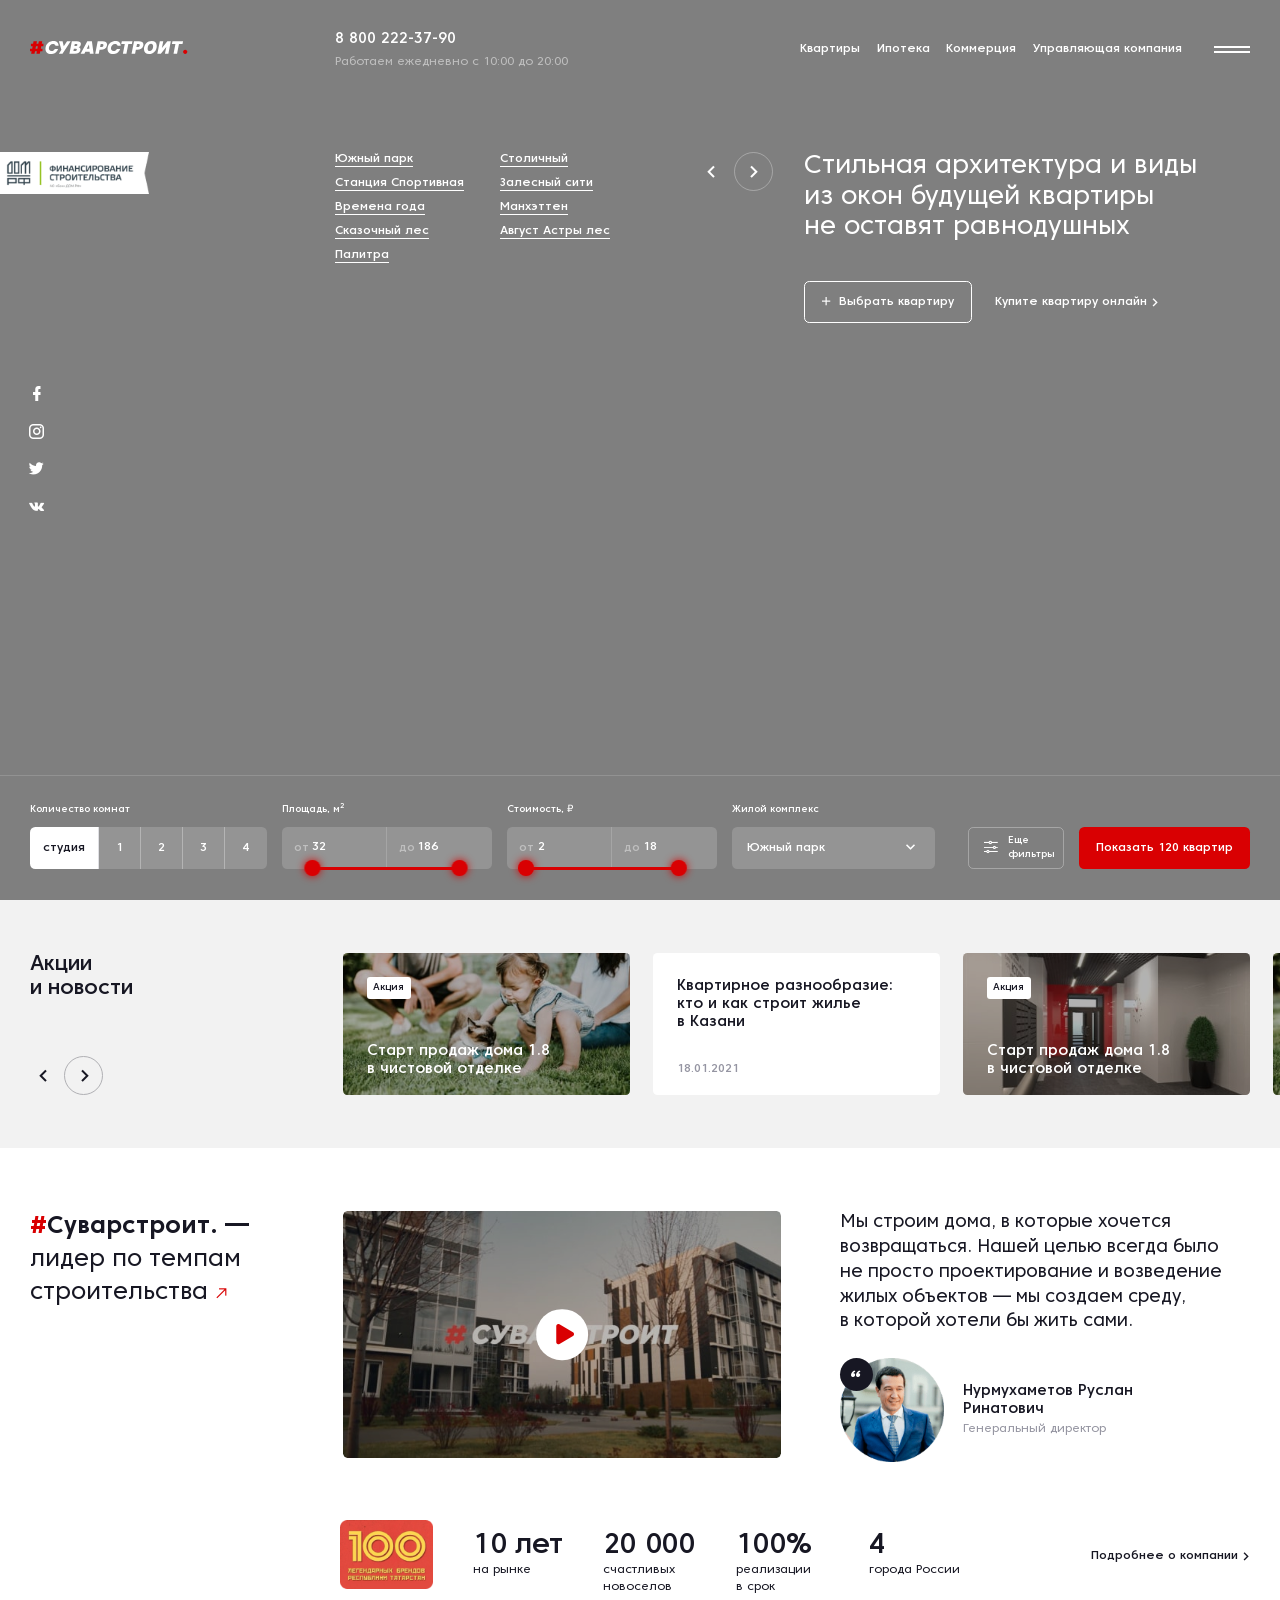
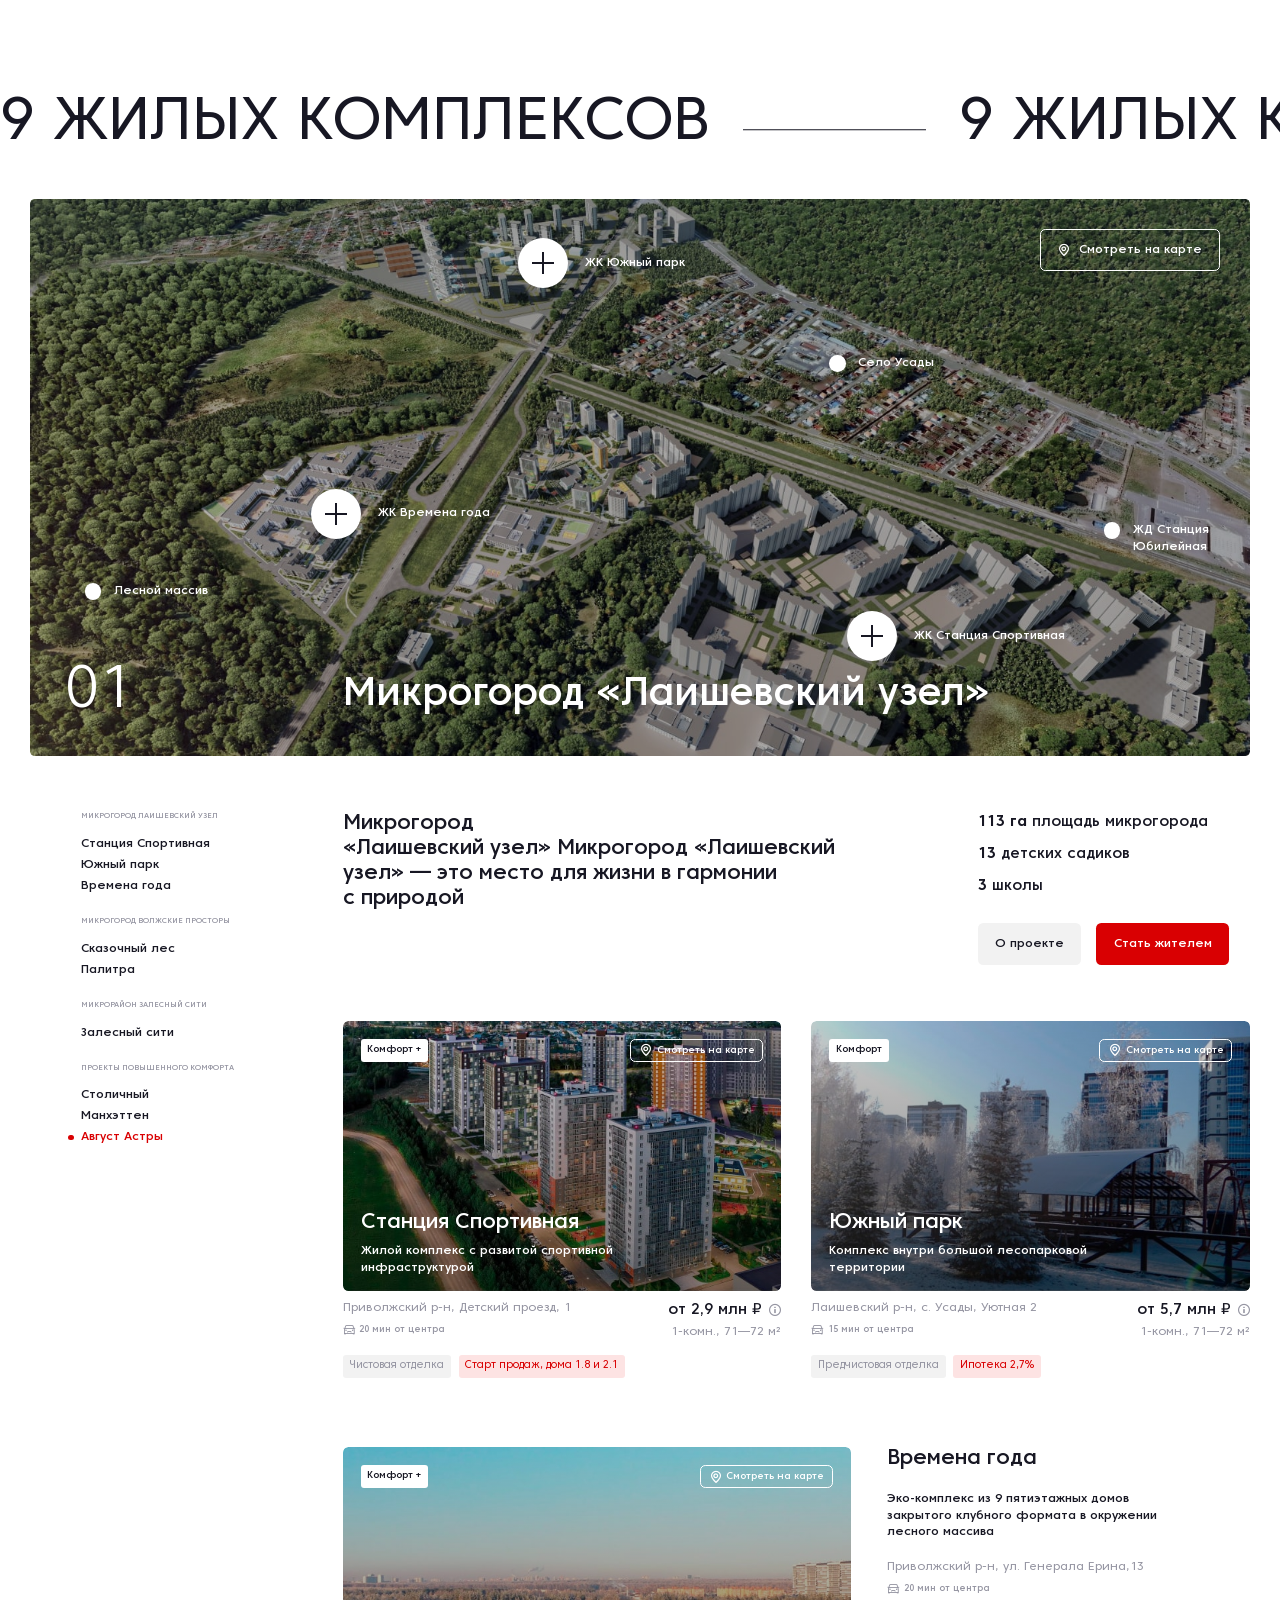
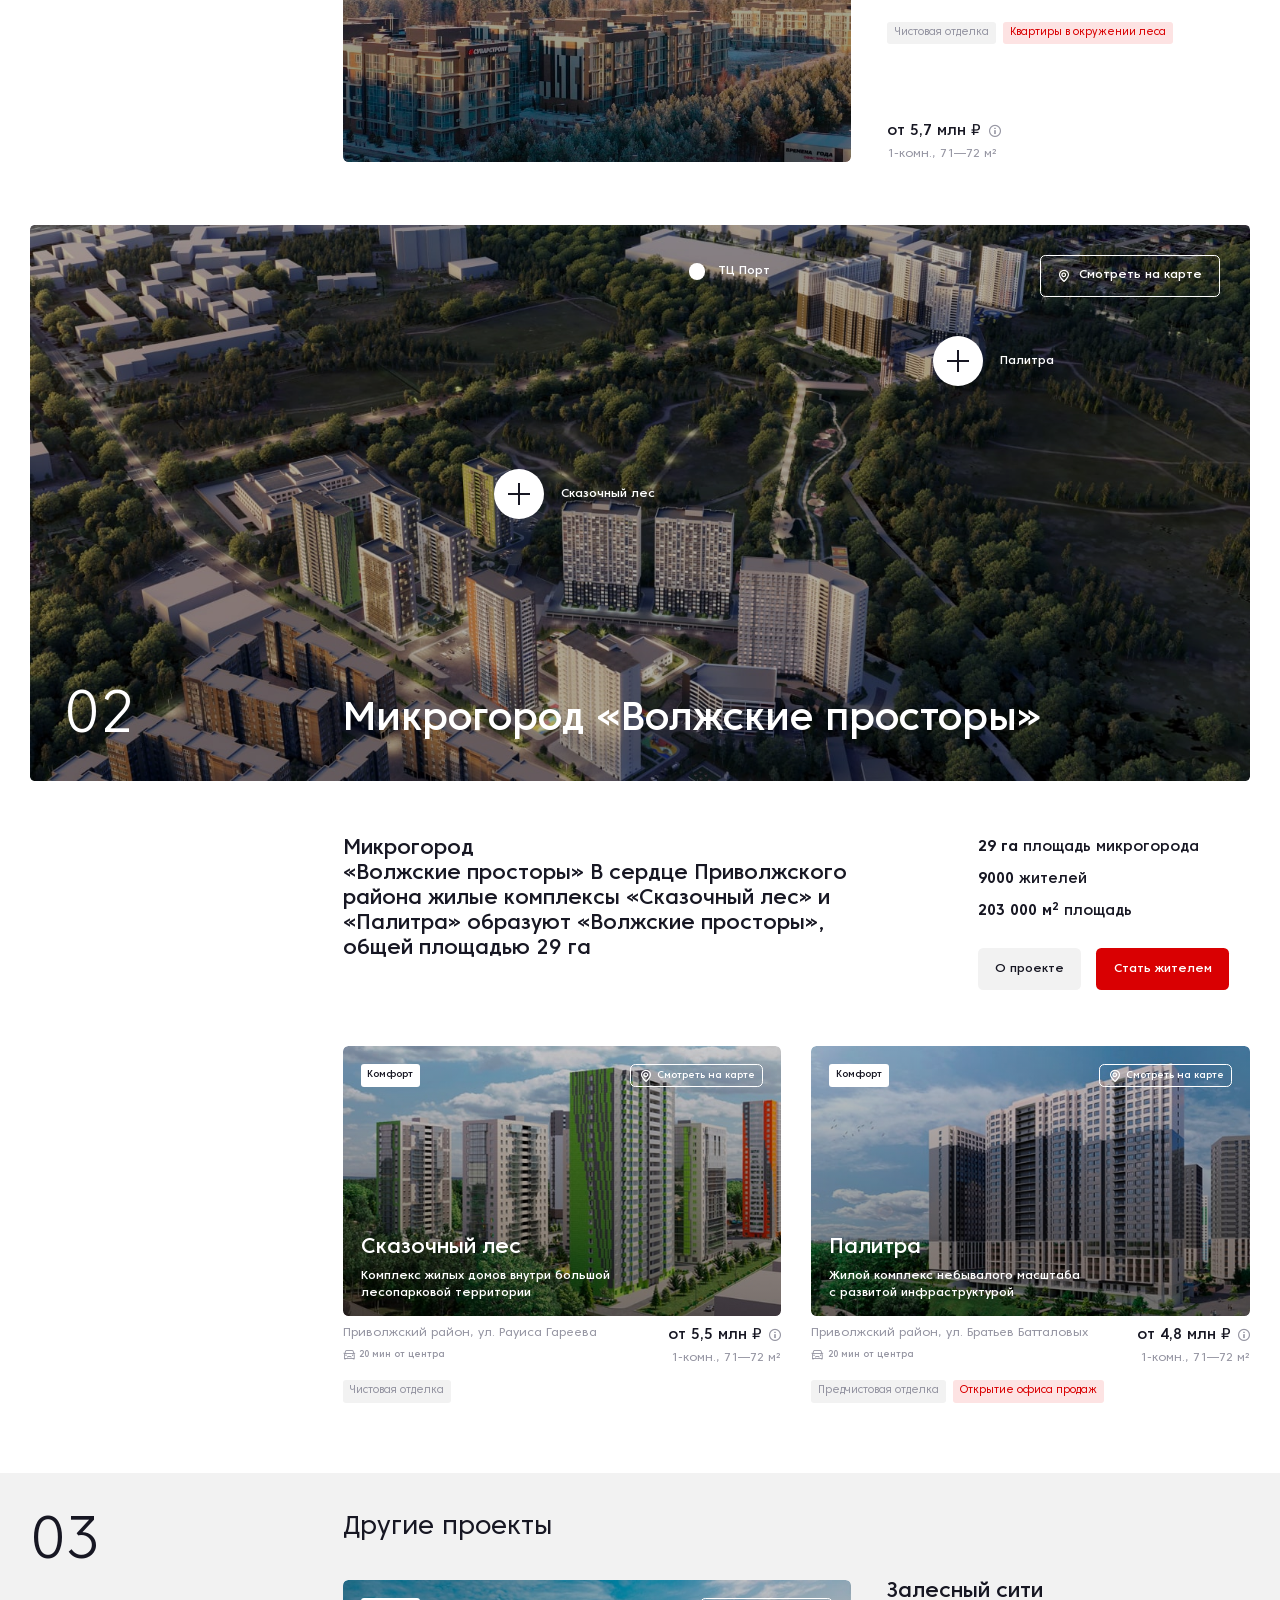
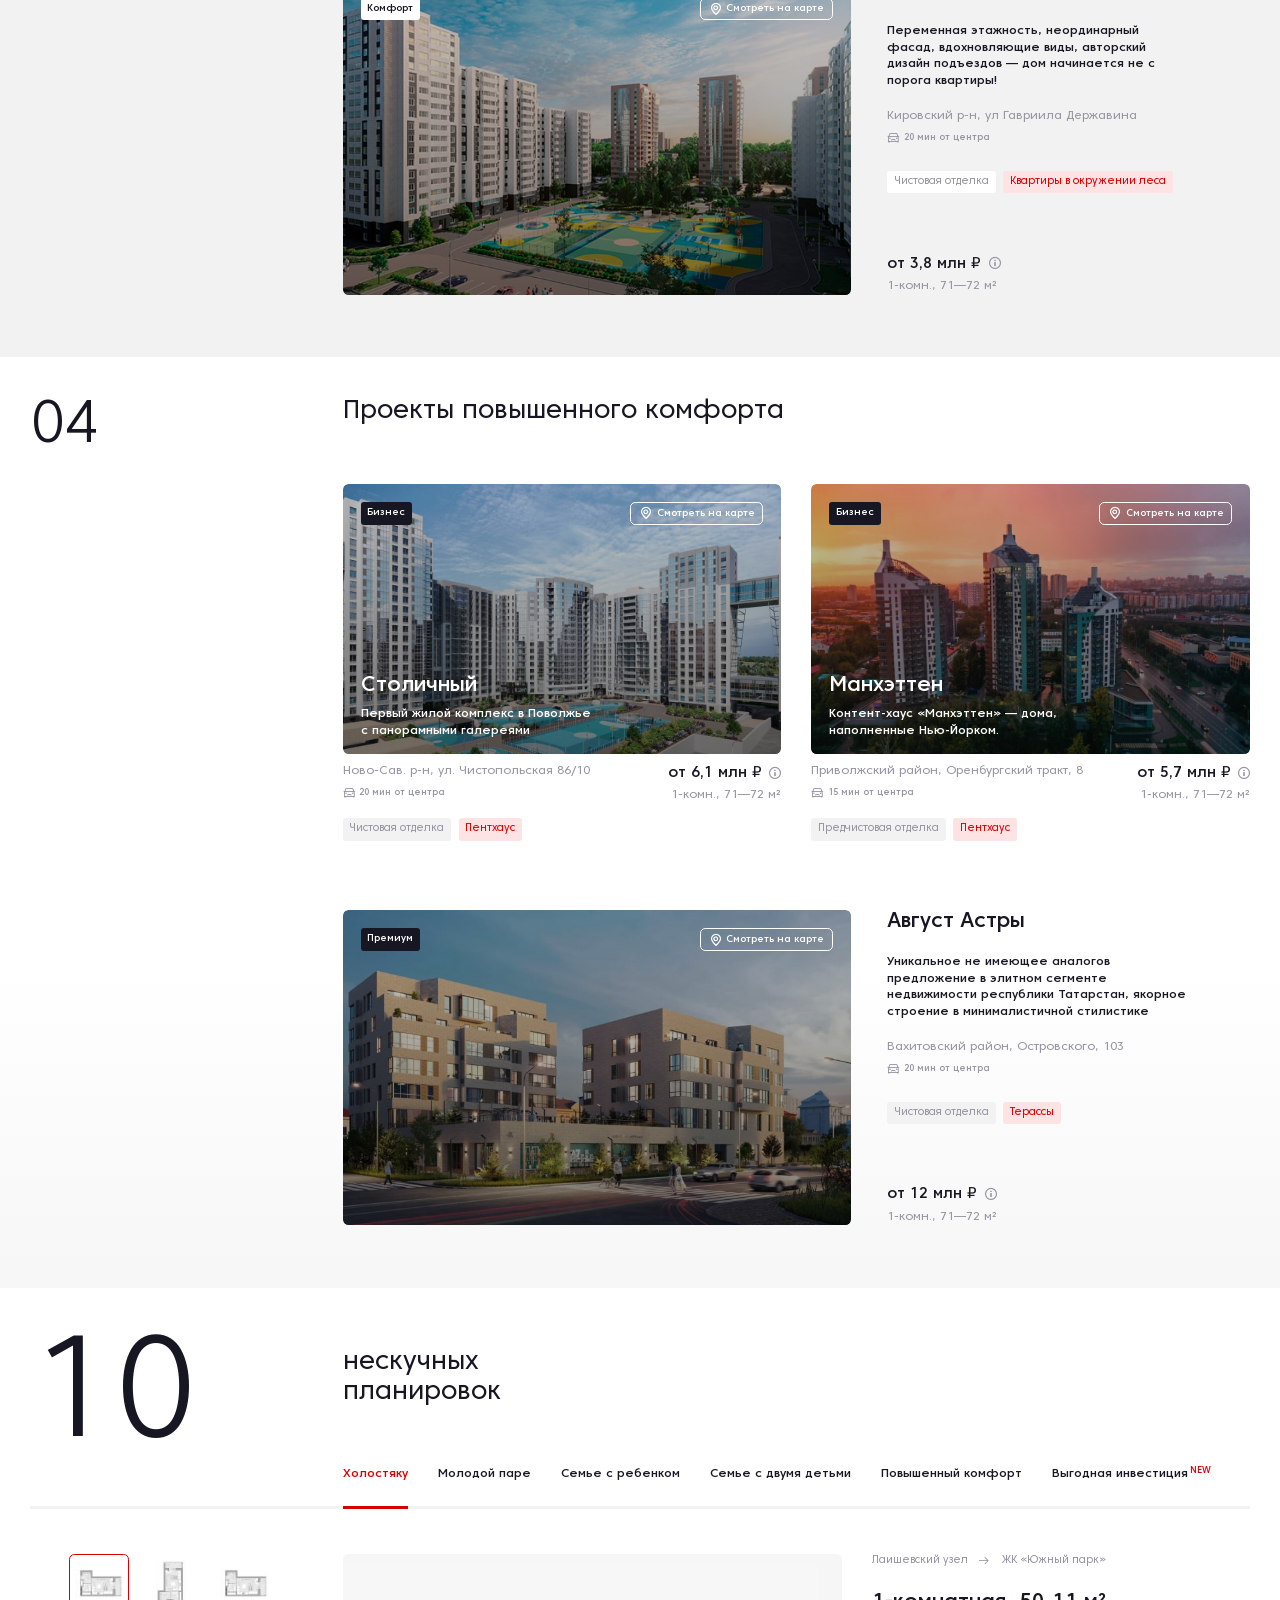
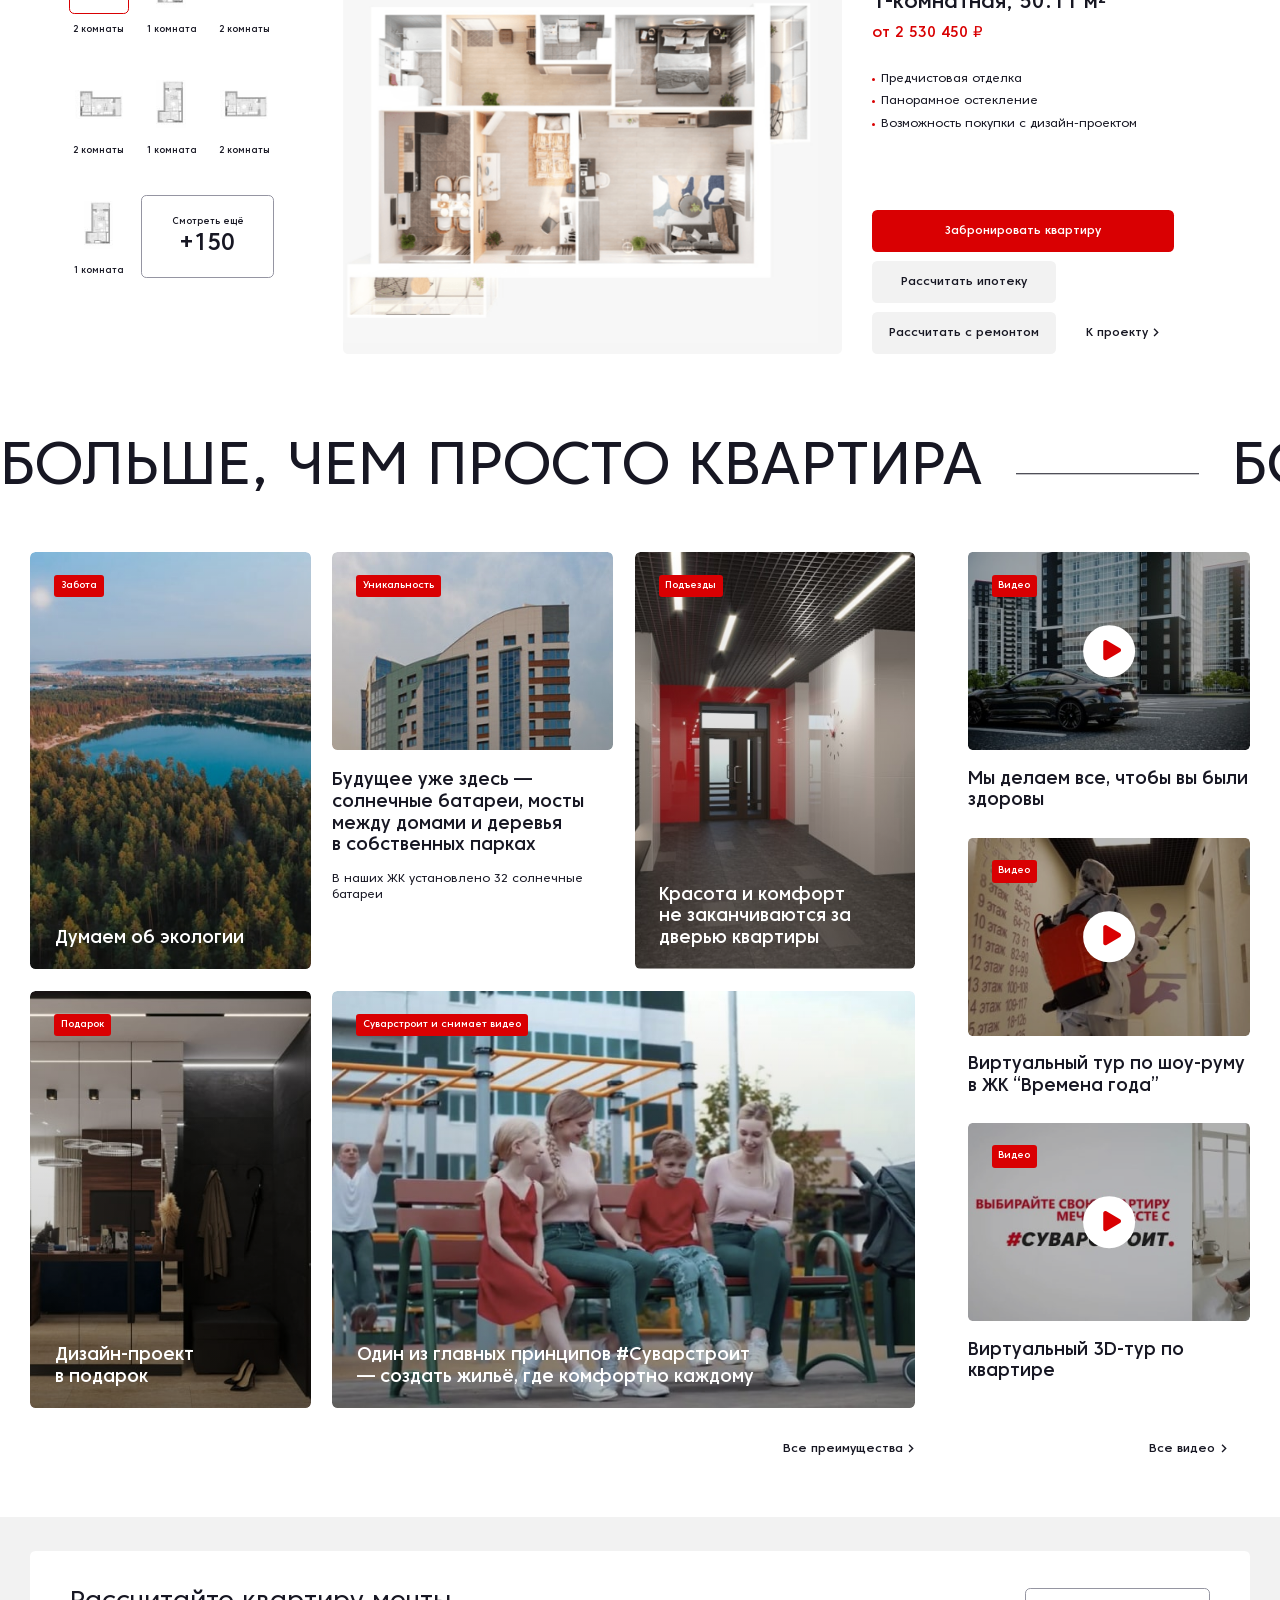
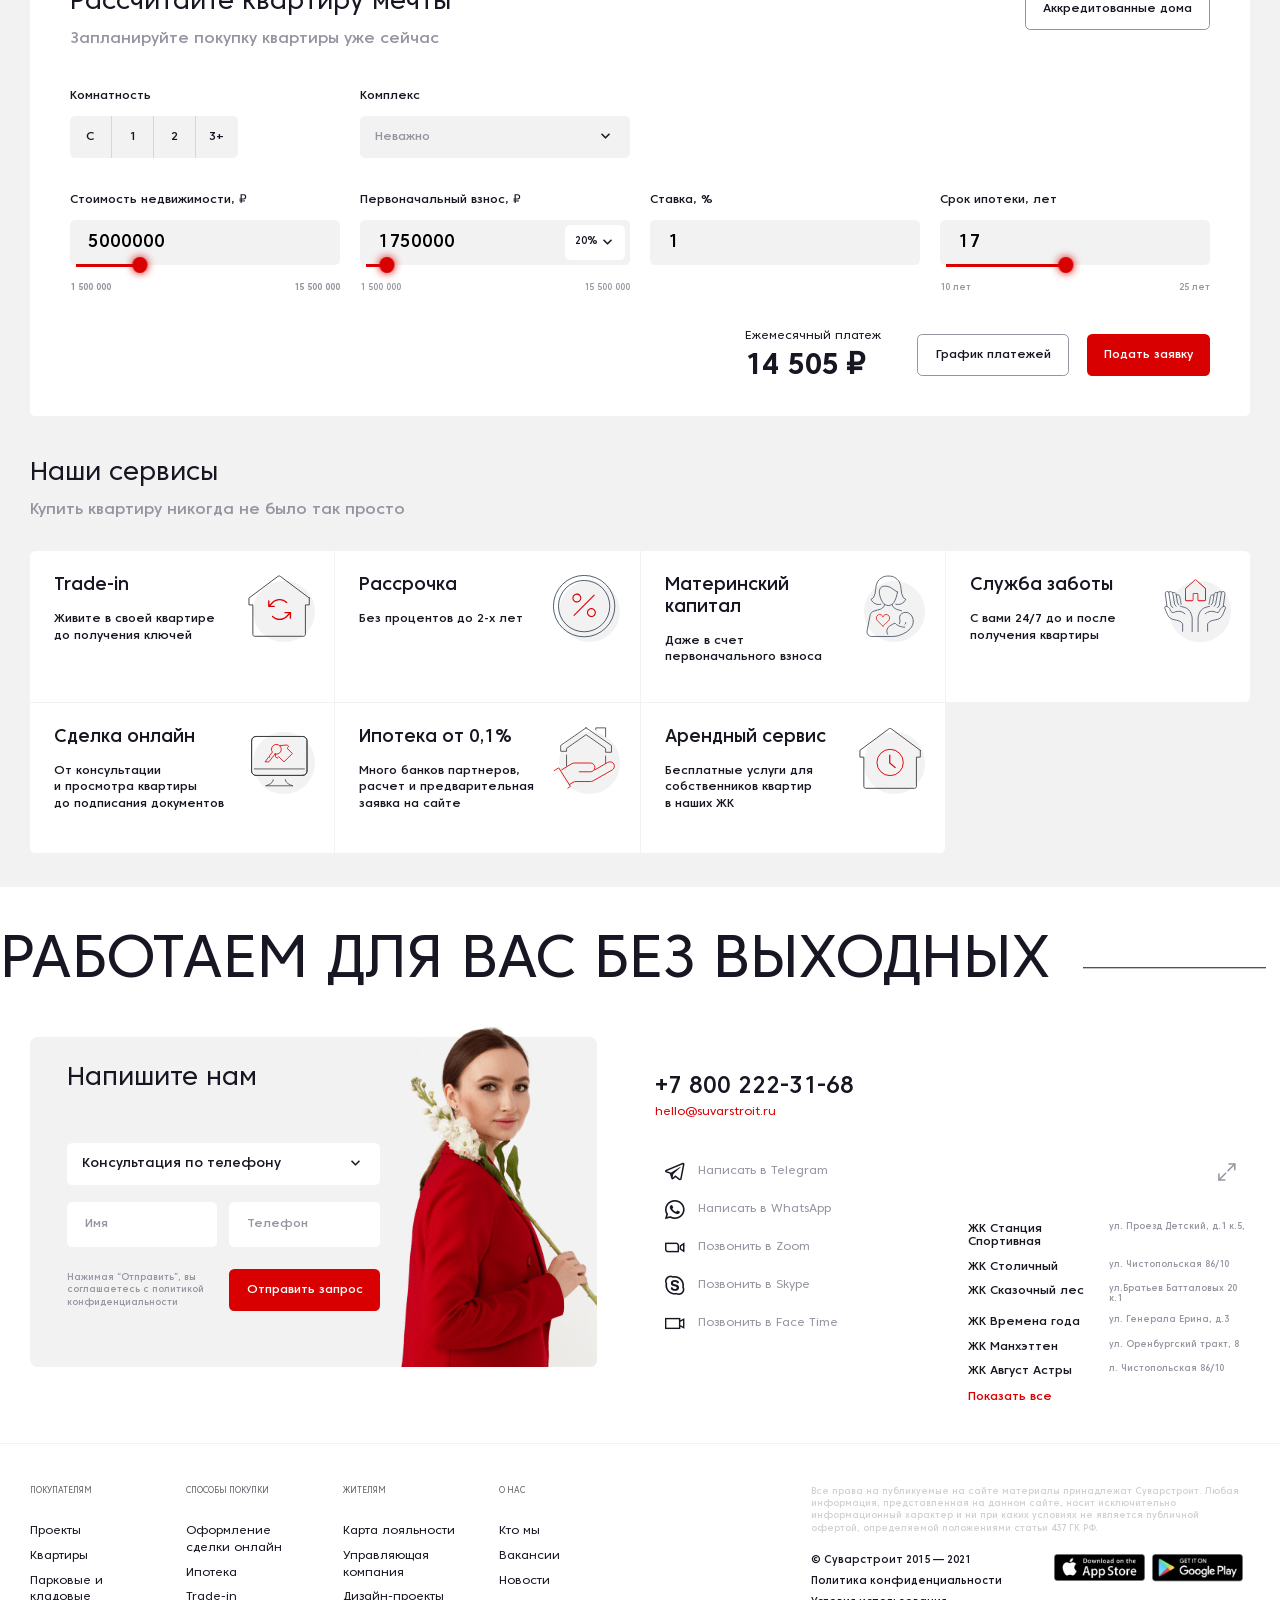
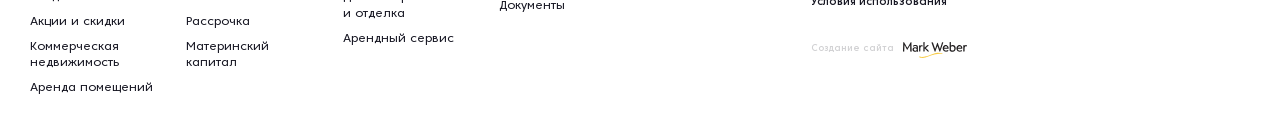
==== commit 59972932: "new" ====
--- a/app/index.html
+++ b/app/index.html
@@ -2796,7 +2796,7 @@
 					<div class="contacts-list">
 						<div class="contacts-links">
 							<div class="contacts-phone"><a href="tel:+7 800 222-31-68">+7 800 222-31-68</a></div>
-							<div class="contacts-mail"><a href="mailto:hello@suvarstroit.ru">mailto:hello@suvarstroit.ru</a></div>
+							<div class="contacts-mail"><a href="mailto:hello@suvarstroit.ru">hello@suvarstroit.ru</a></div>
 						</div>
 						<nav class="contacts-nav">
 							<a href="#" class="contacts-nav-link"><span class="icon-telegram"></span>Написать в Telegram</a>
--- a/app/css/main.min.css
+++ b/app/css/main.min.css
@@ -1 +1 @@
-@font-face{font-family:"Core Sanc C";font-weight:300;font-style:normal;src:url(../fonts/CoreSansC/CoreSansC-35Light.woff2) format("woff2")}@font-face{font-family:"Core Sanc C";font-weight:400;font-style:normal;src:url(../fonts/CoreSansC/CoreSansC-45Regular.woff2) format("woff2")}@font-face{font-family:"Core Sanc C";font-weight:500;font-style:normal;src:url(../fonts/CoreSansC/CoreSansC-55Medium.woff2) format("woff2")}@font-face{font-family:"Core Sanc C";font-weight:700;font-style:normal;src:url(../fonts/CoreSansC/CoreSansC-65Bold.woff2) format("woff2")}*,::after,::before{-webkit-box-sizing:border-box;box-sizing:border-box}html{font-family:sans-serif;line-height:1.15;-webkit-text-size-adjust:100%;-ms-text-size-adjust:100%;-ms-overflow-style:scrollbar;-webkit-tap-highlight-color:transparent}@-ms-viewport{width:device-width}article,aside,dialog,figcaption,figure,footer,header,hgroup,main,nav,section{display:block}body{margin:0;font-family:-apple-system,BlinkMacSystemFont,"Segoe UI",Roboto,"Helvetica Neue",Arial,sans-serif,"Apple Color Emoji","Segoe UI Emoji","Segoe UI Symbol";font-size:1rem;font-weight:400;line-height:1.5;color:#212529;text-align:left;background-color:#fff}[tabindex="-1"]:focus{outline:0!important}hr{-webkit-box-sizing:content-box;box-sizing:content-box;height:0;overflow:visible}h1,h2,h3,h4,h5,h6{margin-top:0;margin-bottom:.5rem}p{margin-top:0;margin-bottom:1rem}abbr[data-original-title],abbr[title]{text-decoration:underline;-webkit-text-decoration:underline dotted;text-decoration:underline dotted;cursor:help;border-bottom:0}address{margin-bottom:1rem;font-style:normal;line-height:inherit}dl,ol,ul{margin-top:0;margin-bottom:1rem}ol ol,ol ul,ul ol,ul ul{margin-bottom:0}dt{font-weight:700}dd{margin-bottom:.5rem;margin-left:0}blockquote{margin:0 0 1rem}dfn{font-style:italic}b,strong{font-weight:bolder}small{font-size:80%}sub,sup{position:relative;font-size:75%;line-height:0;vertical-align:baseline}sub{bottom:-.25em}sup{top:-.5em}a{color:#007bff;text-decoration:none;background-color:transparent;-webkit-text-decoration-skip:objects}a:hover{color:#0056b3;text-decoration:underline}a:not([href]):not([tabindex]){color:inherit;text-decoration:none}a:not([href]):not([tabindex]):focus,a:not([href]):not([tabindex]):hover{color:inherit;text-decoration:none}a:not([href]):not([tabindex]):focus{outline:0}code,kbd,pre,samp{font-family:monospace,monospace;font-size:1em}pre{margin-top:0;margin-bottom:1rem;overflow:auto;-ms-overflow-style:scrollbar}figure{margin:0 0 1rem}img{vertical-align:middle;border-style:none}svg:not(:root){overflow:hidden}table{border-collapse:collapse}caption{padding-top:.75rem;padding-bottom:.75rem;color:#6c757d;text-align:left;caption-side:bottom}th{text-align:inherit}label{display:inline-block;margin-bottom:.5rem}button{border-radius:0}button:focus{outline:1px dotted;outline:5px auto -webkit-focus-ring-color}button,input,optgroup,select,textarea{margin:0;font-family:inherit;font-size:inherit;line-height:inherit}button,input{overflow:visible}button,select{text-transform:none}[type=reset],[type=submit],button,html [type=button]{-webkit-appearance:button}[type=button]::-moz-focus-inner,[type=reset]::-moz-focus-inner,[type=submit]::-moz-focus-inner,button::-moz-focus-inner{padding:0;border-style:none}input[type=checkbox],input[type=radio]{-webkit-box-sizing:border-box;box-sizing:border-box;padding:0}input[type=date],input[type=datetime-local],input[type=month],input[type=time]{-webkit-appearance:listbox}textarea{overflow:auto;resize:vertical}fieldset{min-width:0;padding:0;margin:0;border:0}legend{display:block;width:100%;max-width:100%;padding:0;margin-bottom:.5rem;font-size:1.5rem;line-height:inherit;color:inherit;white-space:normal}progress{vertical-align:baseline}[type=number]::-webkit-inner-spin-button,[type=number]::-webkit-outer-spin-button{height:auto}[type=search]{outline-offset:-2px;-webkit-appearance:none}[type=search]::-webkit-search-cancel-button,[type=search]::-webkit-search-decoration{-webkit-appearance:none}::-webkit-file-upload-button{font:inherit;-webkit-appearance:button}output{display:inline-block}summary{display:list-item;cursor:pointer}template{display:none}[hidden]{display:none!important}@-ms-viewport{width:device-width}html{-webkit-box-sizing:border-box;box-sizing:border-box;-ms-overflow-style:scrollbar}*,::after,::before{-webkit-box-sizing:inherit;box-sizing:inherit}.container{width:100%;padding-right:15px;padding-left:15px;margin-right:auto;margin-left:auto}@media (min-width:576px){.container{max-width:540px}}@media (min-width:768px){.container{max-width:720px}}@media (min-width:992px){.container{max-width:960px}}@media (min-width:1200px){.container{max-width:1140px}}.container-fluid{width:100%;padding-right:15px;padding-left:15px;margin-right:auto;margin-left:auto}.row{display:-webkit-box;display:-webkit-flex;display:-ms-flexbox;display:flex;-webkit-flex-wrap:wrap;-ms-flex-wrap:wrap;flex-wrap:wrap;margin-right:-15px;margin-left:-15px}.no-gutters{margin-right:0;margin-left:0}.no-gutters>.col,.no-gutters>[class*=col-]{padding-right:0;padding-left:0}.col,.col-1,.col-2,.col-3,.col-4,.col-5,.col-6,.col-7,.col-8,.col-auto,.col-lg,.col-lg-1,.col-lg-2,.col-lg-3,.col-lg-4,.col-lg-5,.col-lg-6,.col-lg-7,.col-lg-8,.col-lg-auto,.col-md,.col-md-1,.col-md-2,.col-md-3,.col-md-4,.col-md-5,.col-md-6,.col-md-7,.col-md-8,.col-md-auto,.col-sm,.col-sm-1,.col-sm-2,.col-sm-3,.col-sm-4,.col-sm-5,.col-sm-6,.col-sm-7,.col-sm-8,.col-sm-auto,.col-xl,.col-xl-1,.col-xl-2,.col-xl-3,.col-xl-4,.col-xl-5,.col-xl-6,.col-xl-7,.col-xl-8,.col-xl-auto{position:relative;width:100%;min-height:1px;padding-right:15px;padding-left:15px}.col{-webkit-flex-basis:0;-ms-flex-preferred-size:0;flex-basis:0;-webkit-box-flex:1;-webkit-flex-grow:1;-ms-flex-positive:1;flex-grow:1;max-width:100%}.col-auto{-webkit-box-flex:0;-webkit-flex:0 0 auto;-ms-flex:0 0 auto;flex:0 0 auto;width:auto;max-width:none}.col-1{-webkit-box-flex:0;-webkit-flex:0 0 12.5%;-ms-flex:0 0 12.5%;flex:0 0 12.5%;max-width:12.5%}.col-2{-webkit-box-flex:0;-webkit-flex:0 0 25%;-ms-flex:0 0 25%;flex:0 0 25%;max-width:25%}.col-3{-webkit-box-flex:0;-webkit-flex:0 0 37.5%;-ms-flex:0 0 37.5%;flex:0 0 37.5%;max-width:37.5%}.col-4{-webkit-box-flex:0;-webkit-flex:0 0 50%;-ms-flex:0 0 50%;flex:0 0 50%;max-width:50%}.col-5{-webkit-box-flex:0;-webkit-flex:0 0 62.5%;-ms-flex:0 0 62.5%;flex:0 0 62.5%;max-width:62.5%}.col-6{-webkit-box-flex:0;-webkit-flex:0 0 75%;-ms-flex:0 0 75%;flex:0 0 75%;max-width:75%}.col-7{-webkit-box-flex:0;-webkit-flex:0 0 87.5%;-ms-flex:0 0 87.5%;flex:0 0 87.5%;max-width:87.5%}.col-8{-webkit-box-flex:0;-webkit-flex:0 0 100%;-ms-flex:0 0 100%;flex:0 0 100%;max-width:100%}.order-first{-webkit-box-ordinal-group:0;-webkit-order:-1;-ms-flex-order:-1;order:-1}.order-last{-webkit-box-ordinal-group:10;-webkit-order:9;-ms-flex-order:9;order:9}.order-0{-webkit-box-ordinal-group:1;-webkit-order:0;-ms-flex-order:0;order:0}.order-1{-webkit-box-ordinal-group:2;-webkit-order:1;-ms-flex-order:1;order:1}.order-2{-webkit-box-ordinal-group:3;-webkit-order:2;-ms-flex-order:2;order:2}.order-3{-webkit-box-ordinal-group:4;-webkit-order:3;-ms-flex-order:3;order:3}.order-4{-webkit-box-ordinal-group:5;-webkit-order:4;-ms-flex-order:4;order:4}.order-5{-webkit-box-ordinal-group:6;-webkit-order:5;-ms-flex-order:5;order:5}.order-6{-webkit-box-ordinal-group:7;-webkit-order:6;-ms-flex-order:6;order:6}.order-7{-webkit-box-ordinal-group:8;-webkit-order:7;-ms-flex-order:7;order:7}.order-8{-webkit-box-ordinal-group:9;-webkit-order:8;-ms-flex-order:8;order:8}.offset-1{margin-left:12.5%}.offset-2{margin-left:25%}.offset-3{margin-left:37.5%}.offset-4{margin-left:50%}.offset-5{margin-left:62.5%}.offset-6{margin-left:75%}.offset-7{margin-left:87.5%}@media (min-width:576px){.col-sm{-webkit-flex-basis:0;-ms-flex-preferred-size:0;flex-basis:0;-webkit-box-flex:1;-webkit-flex-grow:1;-ms-flex-positive:1;flex-grow:1;max-width:100%}.col-sm-auto{-webkit-box-flex:0;-webkit-flex:0 0 auto;-ms-flex:0 0 auto;flex:0 0 auto;width:auto;max-width:none}.col-sm-1{-webkit-box-flex:0;-webkit-flex:0 0 12.5%;-ms-flex:0 0 12.5%;flex:0 0 12.5%;max-width:12.5%}.col-sm-2{-webkit-box-flex:0;-webkit-flex:0 0 25%;-ms-flex:0 0 25%;flex:0 0 25%;max-width:25%}.col-sm-3{-webkit-box-flex:0;-webkit-flex:0 0 37.5%;-ms-flex:0 0 37.5%;flex:0 0 37.5%;max-width:37.5%}.col-sm-4{-webkit-box-flex:0;-webkit-flex:0 0 50%;-ms-flex:0 0 50%;flex:0 0 50%;max-width:50%}.col-sm-5{-webkit-box-flex:0;-webkit-flex:0 0 62.5%;-ms-flex:0 0 62.5%;flex:0 0 62.5%;max-width:62.5%}.col-sm-6{-webkit-box-flex:0;-webkit-flex:0 0 75%;-ms-flex:0 0 75%;flex:0 0 75%;max-width:75%}.col-sm-7{-webkit-box-flex:0;-webkit-flex:0 0 87.5%;-ms-flex:0 0 87.5%;flex:0 0 87.5%;max-width:87.5%}.col-sm-8{-webkit-box-flex:0;-webkit-flex:0 0 100%;-ms-flex:0 0 100%;flex:0 0 100%;max-width:100%}.order-sm-first{-webkit-box-ordinal-group:0;-webkit-order:-1;-ms-flex-order:-1;order:-1}.order-sm-last{-webkit-box-ordinal-group:10;-webkit-order:9;-ms-flex-order:9;order:9}.order-sm-0{-webkit-box-ordinal-group:1;-webkit-order:0;-ms-flex-order:0;order:0}.order-sm-1{-webkit-box-ordinal-group:2;-webkit-order:1;-ms-flex-order:1;order:1}.order-sm-2{-webkit-box-ordinal-group:3;-webkit-order:2;-ms-flex-order:2;order:2}.order-sm-3{-webkit-box-ordinal-group:4;-webkit-order:3;-ms-flex-order:3;order:3}.order-sm-4{-webkit-box-ordinal-group:5;-webkit-order:4;-ms-flex-order:4;order:4}.order-sm-5{-webkit-box-ordinal-group:6;-webkit-order:5;-ms-flex-order:5;order:5}.order-sm-6{-webkit-box-ordinal-group:7;-webkit-order:6;-ms-flex-order:6;order:6}.order-sm-7{-webkit-box-ordinal-group:8;-webkit-order:7;-ms-flex-order:7;order:7}.order-sm-8{-webkit-box-ordinal-group:9;-webkit-order:8;-ms-flex-order:8;order:8}.offset-sm-0{margin-left:0}.offset-sm-1{margin-left:12.5%}.offset-sm-2{margin-left:25%}.offset-sm-3{margin-left:37.5%}.offset-sm-4{margin-left:50%}.offset-sm-5{margin-left:62.5%}.offset-sm-6{margin-left:75%}.offset-sm-7{margin-left:87.5%}}@media (min-width:768px){.col-md{-webkit-flex-basis:0;-ms-flex-preferred-size:0;flex-basis:0;-webkit-box-flex:1;-webkit-flex-grow:1;-ms-flex-positive:1;flex-grow:1;max-width:100%}.col-md-auto{-webkit-box-flex:0;-webkit-flex:0 0 auto;-ms-flex:0 0 auto;flex:0 0 auto;width:auto;max-width:none}.col-md-1{-webkit-box-flex:0;-webkit-flex:0 0 12.5%;-ms-flex:0 0 12.5%;flex:0 0 12.5%;max-width:12.5%}.col-md-2{-webkit-box-flex:0;-webkit-flex:0 0 25%;-ms-flex:0 0 25%;flex:0 0 25%;max-width:25%}.col-md-3{-webkit-box-flex:0;-webkit-flex:0 0 37.5%;-ms-flex:0 0 37.5%;flex:0 0 37.5%;max-width:37.5%}.col-md-4{-webkit-box-flex:0;-webkit-flex:0 0 50%;-ms-flex:0 0 50%;flex:0 0 50%;max-width:50%}.col-md-5{-webkit-box-flex:0;-webkit-flex:0 0 62.5%;-ms-flex:0 0 62.5%;flex:0 0 62.5%;max-width:62.5%}.col-md-6{-webkit-box-flex:0;-webkit-flex:0 0 75%;-ms-flex:0 0 75%;flex:0 0 75%;max-width:75%}.col-md-7{-webkit-box-flex:0;-webkit-flex:0 0 87.5%;-ms-flex:0 0 87.5%;flex:0 0 87.5%;max-width:87.5%}.col-md-8{-webkit-box-flex:0;-webkit-flex:0 0 100%;-ms-flex:0 0 100%;flex:0 0 100%;max-width:100%}.order-md-first{-webkit-box-ordinal-group:0;-webkit-order:-1;-ms-flex-order:-1;order:-1}.order-md-last{-webkit-box-ordinal-group:10;-webkit-order:9;-ms-flex-order:9;order:9}.order-md-0{-webkit-box-ordinal-group:1;-webkit-order:0;-ms-flex-order:0;order:0}.order-md-1{-webkit-box-ordinal-group:2;-webkit-order:1;-ms-flex-order:1;order:1}.order-md-2{-webkit-box-ordinal-group:3;-webkit-order:2;-ms-flex-order:2;order:2}.order-md-3{-webkit-box-ordinal-group:4;-webkit-order:3;-ms-flex-order:3;order:3}.order-md-4{-webkit-box-ordinal-group:5;-webkit-order:4;-ms-flex-order:4;order:4}.order-md-5{-webkit-box-ordinal-group:6;-webkit-order:5;-ms-flex-order:5;order:5}.order-md-6{-webkit-box-ordinal-group:7;-webkit-order:6;-ms-flex-order:6;order:6}.order-md-7{-webkit-box-ordinal-group:8;-webkit-order:7;-ms-flex-order:7;order:7}.order-md-8{-webkit-box-ordinal-group:9;-webkit-order:8;-ms-flex-order:8;order:8}.offset-md-0{margin-left:0}.offset-md-1{margin-left:12.5%}.offset-md-2{margin-left:25%}.offset-md-3{margin-left:37.5%}.offset-md-4{margin-left:50%}.offset-md-5{margin-left:62.5%}.offset-md-6{margin-left:75%}.offset-md-7{margin-left:87.5%}}@media (min-width:992px){.col-lg{-webkit-flex-basis:0;-ms-flex-preferred-size:0;flex-basis:0;-webkit-box-flex:1;-webkit-flex-grow:1;-ms-flex-positive:1;flex-grow:1;max-width:100%}.col-lg-auto{-webkit-box-flex:0;-webkit-flex:0 0 auto;-ms-flex:0 0 auto;flex:0 0 auto;width:auto;max-width:none}.col-lg-1{-webkit-box-flex:0;-webkit-flex:0 0 12.5%;-ms-flex:0 0 12.5%;flex:0 0 12.5%;max-width:12.5%}.col-lg-2{-webkit-box-flex:0;-webkit-flex:0 0 25%;-ms-flex:0 0 25%;flex:0 0 25%;max-width:25%}.col-lg-3{-webkit-box-flex:0;-webkit-flex:0 0 37.5%;-ms-flex:0 0 37.5%;flex:0 0 37.5%;max-width:37.5%}.col-lg-4{-webkit-box-flex:0;-webkit-flex:0 0 50%;-ms-flex:0 0 50%;flex:0 0 50%;max-width:50%}.col-lg-5{-webkit-box-flex:0;-webkit-flex:0 0 62.5%;-ms-flex:0 0 62.5%;flex:0 0 62.5%;max-width:62.5%}.col-lg-6{-webkit-box-flex:0;-webkit-flex:0 0 75%;-ms-flex:0 0 75%;flex:0 0 75%;max-width:75%}.col-lg-7{-webkit-box-flex:0;-webkit-flex:0 0 87.5%;-ms-flex:0 0 87.5%;flex:0 0 87.5%;max-width:87.5%}.col-lg-8{-webkit-box-flex:0;-webkit-flex:0 0 100%;-ms-flex:0 0 100%;flex:0 0 100%;max-width:100%}.order-lg-first{-webkit-box-ordinal-group:0;-webkit-order:-1;-ms-flex-order:-1;order:-1}.order-lg-last{-webkit-box-ordinal-group:10;-webkit-order:9;-ms-flex-order:9;order:9}.order-lg-0{-webkit-box-ordinal-group:1;-webkit-order:0;-ms-flex-order:0;order:0}.order-lg-1{-webkit-box-ordinal-group:2;-webkit-order:1;-ms-flex-order:1;order:1}.order-lg-2{-webkit-box-ordinal-group:3;-webkit-order:2;-ms-flex-order:2;order:2}.order-lg-3{-webkit-box-ordinal-group:4;-webkit-order:3;-ms-flex-order:3;order:3}.order-lg-4{-webkit-box-ordinal-group:5;-webkit-order:4;-ms-flex-order:4;order:4}.order-lg-5{-webkit-box-ordinal-group:6;-webkit-order:5;-ms-flex-order:5;order:5}.order-lg-6{-webkit-box-ordinal-group:7;-webkit-order:6;-ms-flex-order:6;order:6}.order-lg-7{-webkit-box-ordinal-group:8;-webkit-order:7;-ms-flex-order:7;order:7}.order-lg-8{-webkit-box-ordinal-group:9;-webkit-order:8;-ms-flex-order:8;order:8}.offset-lg-0{margin-left:0}.offset-lg-1{margin-left:12.5%}.offset-lg-2{margin-left:25%}.offset-lg-3{margin-left:37.5%}.offset-lg-4{margin-left:50%}.offset-lg-5{margin-left:62.5%}.offset-lg-6{margin-left:75%}.offset-lg-7{margin-left:87.5%}}@media (min-width:1200px){.col-xl{-webkit-flex-basis:0;-ms-flex-preferred-size:0;flex-basis:0;-webkit-box-flex:1;-webkit-flex-grow:1;-ms-flex-positive:1;flex-grow:1;max-width:100%}.col-xl-auto{-webkit-box-flex:0;-webkit-flex:0 0 auto;-ms-flex:0 0 auto;flex:0 0 auto;width:auto;max-width:none}.col-xl-1{-webkit-box-flex:0;-webkit-flex:0 0 12.5%;-ms-flex:0 0 12.5%;flex:0 0 12.5%;max-width:12.5%}.col-xl-2{-webkit-box-flex:0;-webkit-flex:0 0 25%;-ms-flex:0 0 25%;flex:0 0 25%;max-width:25%}.col-xl-3{-webkit-box-flex:0;-webkit-flex:0 0 37.5%;-ms-flex:0 0 37.5%;flex:0 0 37.5%;max-width:37.5%}.col-xl-4{-webkit-box-flex:0;-webkit-flex:0 0 50%;-ms-flex:0 0 50%;flex:0 0 50%;max-width:50%}.col-xl-5{-webkit-box-flex:0;-webkit-flex:0 0 62.5%;-ms-flex:0 0 62.5%;flex:0 0 62.5%;max-width:62.5%}.col-xl-6{-webkit-box-flex:0;-webkit-flex:0 0 75%;-ms-flex:0 0 75%;flex:0 0 75%;max-width:75%}.col-xl-7{-webkit-box-flex:0;-webkit-flex:0 0 87.5%;-ms-flex:0 0 87.5%;flex:0 0 87.5%;max-width:87.5%}.col-xl-8{-webkit-box-flex:0;-webkit-flex:0 0 100%;-ms-flex:0 0 100%;flex:0 0 100%;max-width:100%}.order-xl-first{-webkit-box-ordinal-group:0;-webkit-order:-1;-ms-flex-order:-1;order:-1}.order-xl-last{-webkit-box-ordinal-group:10;-webkit-order:9;-ms-flex-order:9;order:9}.order-xl-0{-webkit-box-ordinal-group:1;-webkit-order:0;-ms-flex-order:0;order:0}.order-xl-1{-webkit-box-ordinal-group:2;-webkit-order:1;-ms-flex-order:1;order:1}.order-xl-2{-webkit-box-ordinal-group:3;-webkit-order:2;-ms-flex-order:2;order:2}.order-xl-3{-webkit-box-ordinal-group:4;-webkit-order:3;-ms-flex-order:3;order:3}.order-xl-4{-webkit-box-ordinal-group:5;-webkit-order:4;-ms-flex-order:4;order:4}.order-xl-5{-webkit-box-ordinal-group:6;-webkit-order:5;-ms-flex-order:5;order:5}.order-xl-6{-webkit-box-ordinal-group:7;-webkit-order:6;-ms-flex-order:6;order:6}.order-xl-7{-webkit-box-ordinal-group:8;-webkit-order:7;-ms-flex-order:7;order:7}.order-xl-8{-webkit-box-ordinal-group:9;-webkit-order:8;-ms-flex-order:8;order:8}.offset-xl-0{margin-left:0}.offset-xl-1{margin-left:12.5%}.offset-xl-2{margin-left:25%}.offset-xl-3{margin-left:37.5%}.offset-xl-4{margin-left:50%}.offset-xl-5{margin-left:62.5%}.offset-xl-6{margin-left:75%}.offset-xl-7{margin-left:87.5%}}.d-none{display:none!important}.d-inline{display:inline!important}.d-inline-block{display:inline-block!important}.d-block{display:block!important}.d-table{display:table!important}.d-table-row{display:table-row!important}.d-table-cell{display:table-cell!important}.d-flex{display:-webkit-box!important;display:-webkit-flex!important;display:-ms-flexbox!important;display:flex!important}.d-inline-flex{display:-webkit-inline-box!important;display:-webkit-inline-flex!important;display:-ms-inline-flexbox!important;display:inline-flex!important}@media (min-width:576px){.d-sm-none{display:none!important}.d-sm-inline{display:inline!important}.d-sm-inline-block{display:inline-block!important}.d-sm-block{display:block!important}.d-sm-table{display:table!important}.d-sm-table-row{display:table-row!important}.d-sm-table-cell{display:table-cell!important}.d-sm-flex{display:-webkit-box!important;display:-webkit-flex!important;display:-ms-flexbox!important;display:flex!important}.d-sm-inline-flex{display:-webkit-inline-box!important;display:-webkit-inline-flex!important;display:-ms-inline-flexbox!important;display:inline-flex!important}}@media (min-width:768px){.d-md-none{display:none!important}.d-md-inline{display:inline!important}.d-md-inline-block{display:inline-block!important}.d-md-block{display:block!important}.d-md-table{display:table!important}.d-md-table-row{display:table-row!important}.d-md-table-cell{display:table-cell!important}.d-md-flex{display:-webkit-box!important;display:-webkit-flex!important;display:-ms-flexbox!important;display:flex!important}.d-md-inline-flex{display:-webkit-inline-box!important;display:-webkit-inline-flex!important;display:-ms-inline-flexbox!important;display:inline-flex!important}}@media (min-width:992px){.d-lg-none{display:none!important}.d-lg-inline{display:inline!important}.d-lg-inline-block{display:inline-block!important}.d-lg-block{display:block!important}.d-lg-table{display:table!important}.d-lg-table-row{display:table-row!important}.d-lg-table-cell{display:table-cell!important}.d-lg-flex{display:-webkit-box!important;display:-webkit-flex!important;display:-ms-flexbox!important;display:flex!important}.d-lg-inline-flex{display:-webkit-inline-box!important;display:-webkit-inline-flex!important;display:-ms-inline-flexbox!important;display:inline-flex!important}}@media (min-width:1200px){.d-xl-none{display:none!important}.d-xl-inline{display:inline!important}.d-xl-inline-block{display:inline-block!important}.d-xl-block{display:block!important}.d-xl-table{display:table!important}.d-xl-table-row{display:table-row!important}.d-xl-table-cell{display:table-cell!important}.d-xl-flex{display:-webkit-box!important;display:-webkit-flex!important;display:-ms-flexbox!important;display:flex!important}.d-xl-inline-flex{display:-webkit-inline-box!important;display:-webkit-inline-flex!important;display:-ms-inline-flexbox!important;display:inline-flex!important}}@media print{.d-print-none{display:none!important}.d-print-inline{display:inline!important}.d-print-inline-block{display:inline-block!important}.d-print-block{display:block!important}.d-print-table{display:table!important}.d-print-table-row{display:table-row!important}.d-print-table-cell{display:table-cell!important}.d-print-flex{display:-webkit-box!important;display:-webkit-flex!important;display:-ms-flexbox!important;display:flex!important}.d-print-inline-flex{display:-webkit-inline-box!important;display:-webkit-inline-flex!important;display:-ms-inline-flexbox!important;display:inline-flex!important}}.flex-row{-webkit-box-orient:horizontal!important;-webkit-box-direction:normal!important;-webkit-flex-direction:row!important;-ms-flex-direction:row!important;flex-direction:row!important}.flex-column{-webkit-box-orient:vertical!important;-webkit-box-direction:normal!important;-webkit-flex-direction:column!important;-ms-flex-direction:column!important;flex-direction:column!important}.flex-row-reverse{-webkit-box-orient:horizontal!important;-webkit-box-direction:reverse!important;-webkit-flex-direction:row-reverse!important;-ms-flex-direction:row-reverse!important;flex-direction:row-reverse!important}.flex-column-reverse{-webkit-box-orient:vertical!important;-webkit-box-direction:reverse!important;-webkit-flex-direction:column-reverse!important;-ms-flex-direction:column-reverse!important;flex-direction:column-reverse!important}.flex-wrap{-webkit-flex-wrap:wrap!important;-ms-flex-wrap:wrap!important;flex-wrap:wrap!important}.flex-nowrap{-webkit-flex-wrap:nowrap!important;-ms-flex-wrap:nowrap!important;flex-wrap:nowrap!important}.flex-wrap-reverse{-webkit-flex-wrap:wrap-reverse!important;-ms-flex-wrap:wrap-reverse!important;flex-wrap:wrap-reverse!important}.justify-content-start{-webkit-box-pack:start!important;-webkit-justify-content:flex-start!important;-ms-flex-pack:start!important;justify-content:flex-start!important}.justify-content-end{-webkit-box-pack:end!important;-webkit-justify-content:flex-end!important;-ms-flex-pack:end!important;justify-content:flex-end!important}.justify-content-center{-webkit-box-pack:center!important;-webkit-justify-content:center!important;-ms-flex-pack:center!important;justify-content:center!important}.justify-content-between{-webkit-box-pack:justify!important;-webkit-justify-content:space-between!important;-ms-flex-pack:justify!important;justify-content:space-between!important}.justify-content-around{-webkit-justify-content:space-around!important;-ms-flex-pack:distribute!important;justify-content:space-around!important}.align-items-start{-webkit-box-align:start!important;-webkit-align-items:flex-start!important;-ms-flex-align:start!important;align-items:flex-start!important}.align-items-end{-webkit-box-align:end!important;-webkit-align-items:flex-end!important;-ms-flex-align:end!important;align-items:flex-end!important}.align-items-center{-webkit-box-align:center!important;-webkit-align-items:center!important;-ms-flex-align:center!important;align-items:center!important}.align-items-baseline{-webkit-box-align:baseline!important;-webkit-align-items:baseline!important;-ms-flex-align:baseline!important;align-items:baseline!important}.align-items-stretch{-webkit-box-align:stretch!important;-webkit-align-items:stretch!important;-ms-flex-align:stretch!important;align-items:stretch!important}.align-content-start{-webkit-align-content:flex-start!important;-ms-flex-line-pack:start!important;align-content:flex-start!important}.align-content-end{-webkit-align-content:flex-end!important;-ms-flex-line-pack:end!important;align-content:flex-end!important}.align-content-center{-webkit-align-content:center!important;-ms-flex-line-pack:center!important;align-content:center!important}.align-content-between{-webkit-align-content:space-between!important;-ms-flex-line-pack:justify!important;align-content:space-between!important}.align-content-around{-webkit-align-content:space-around!important;-ms-flex-line-pack:distribute!important;align-content:space-around!important}.align-content-stretch{-webkit-align-content:stretch!important;-ms-flex-line-pack:stretch!important;align-content:stretch!important}.align-self-auto{-webkit-align-self:auto!important;-ms-flex-item-align:auto!important;align-self:auto!important}.align-self-start{-webkit-align-self:flex-start!important;-ms-flex-item-align:start!important;align-self:flex-start!important}.align-self-end{-webkit-align-self:flex-end!important;-ms-flex-item-align:end!important;align-self:flex-end!important}.align-self-center{-webkit-align-self:center!important;-ms-flex-item-align:center!important;align-self:center!important}.align-self-baseline{-webkit-align-self:baseline!important;-ms-flex-item-align:baseline!important;align-self:baseline!important}.align-self-stretch{-webkit-align-self:stretch!important;-ms-flex-item-align:stretch!important;align-self:stretch!important}@media (min-width:576px){.flex-sm-row{-webkit-box-orient:horizontal!important;-webkit-box-direction:normal!important;-webkit-flex-direction:row!important;-ms-flex-direction:row!important;flex-direction:row!important}.flex-sm-column{-webkit-box-orient:vertical!important;-webkit-box-direction:normal!important;-webkit-flex-direction:column!important;-ms-flex-direction:column!important;flex-direction:column!important}.flex-sm-row-reverse{-webkit-box-orient:horizontal!important;-webkit-box-direction:reverse!important;-webkit-flex-direction:row-reverse!important;-ms-flex-direction:row-reverse!important;flex-direction:row-reverse!important}.flex-sm-column-reverse{-webkit-box-orient:vertical!important;-webkit-box-direction:reverse!important;-webkit-flex-direction:column-reverse!important;-ms-flex-direction:column-reverse!important;flex-direction:column-reverse!important}.flex-sm-wrap{-webkit-flex-wrap:wrap!important;-ms-flex-wrap:wrap!important;flex-wrap:wrap!important}.flex-sm-nowrap{-webkit-flex-wrap:nowrap!important;-ms-flex-wrap:nowrap!important;flex-wrap:nowrap!important}.flex-sm-wrap-reverse{-webkit-flex-wrap:wrap-reverse!important;-ms-flex-wrap:wrap-reverse!important;flex-wrap:wrap-reverse!important}.justify-content-sm-start{-webkit-box-pack:start!important;-webkit-justify-content:flex-start!important;-ms-flex-pack:start!important;justify-content:flex-start!important}.justify-content-sm-end{-webkit-box-pack:end!important;-webkit-justify-content:flex-end!important;-ms-flex-pack:end!important;justify-content:flex-end!important}.justify-content-sm-center{-webkit-box-pack:center!important;-webkit-justify-content:center!important;-ms-flex-pack:center!important;justify-content:center!important}.justify-content-sm-between{-webkit-box-pack:justify!important;-webkit-justify-content:space-between!important;-ms-flex-pack:justify!important;justify-content:space-between!important}.justify-content-sm-around{-webkit-justify-content:space-around!important;-ms-flex-pack:distribute!important;justify-content:space-around!important}.align-items-sm-start{-webkit-box-align:start!important;-webkit-align-items:flex-start!important;-ms-flex-align:start!important;align-items:flex-start!important}.align-items-sm-end{-webkit-box-align:end!important;-webkit-align-items:flex-end!important;-ms-flex-align:end!important;align-items:flex-end!important}.align-items-sm-center{-webkit-box-align:center!important;-webkit-align-items:center!important;-ms-flex-align:center!important;align-items:center!important}.align-items-sm-baseline{-webkit-box-align:baseline!important;-webkit-align-items:baseline!important;-ms-flex-align:baseline!important;align-items:baseline!important}.align-items-sm-stretch{-webkit-box-align:stretch!important;-webkit-align-items:stretch!important;-ms-flex-align:stretch!important;align-items:stretch!important}.align-content-sm-start{-webkit-align-content:flex-start!important;-ms-flex-line-pack:start!important;align-content:flex-start!important}.align-content-sm-end{-webkit-align-content:flex-end!important;-ms-flex-line-pack:end!important;align-content:flex-end!important}.align-content-sm-center{-webkit-align-content:center!important;-ms-flex-line-pack:center!important;align-content:center!important}.align-content-sm-between{-webkit-align-content:space-between!important;-ms-flex-line-pack:justify!important;align-content:space-between!important}.align-content-sm-around{-webkit-align-content:space-around!important;-ms-flex-line-pack:distribute!important;align-content:space-around!important}.align-content-sm-stretch{-webkit-align-content:stretch!important;-ms-flex-line-pack:stretch!important;align-content:stretch!important}.align-self-sm-auto{-webkit-align-self:auto!important;-ms-flex-item-align:auto!important;align-self:auto!important}.align-self-sm-start{-webkit-align-self:flex-start!important;-ms-flex-item-align:start!important;align-self:flex-start!important}.align-self-sm-end{-webkit-align-self:flex-end!important;-ms-flex-item-align:end!important;align-self:flex-end!important}.align-self-sm-center{-webkit-align-self:center!important;-ms-flex-item-align:center!important;align-self:center!important}.align-self-sm-baseline{-webkit-align-self:baseline!important;-ms-flex-item-align:baseline!important;align-self:baseline!important}.align-self-sm-stretch{-webkit-align-self:stretch!important;-ms-flex-item-align:stretch!important;align-self:stretch!important}}@media (min-width:768px){.flex-md-row{-webkit-box-orient:horizontal!important;-webkit-box-direction:normal!important;-webkit-flex-direction:row!important;-ms-flex-direction:row!important;flex-direction:row!important}.flex-md-column{-webkit-box-orient:vertical!important;-webkit-box-direction:normal!important;-webkit-flex-direction:column!important;-ms-flex-direction:column!important;flex-direction:column!important}.flex-md-row-reverse{-webkit-box-orient:horizontal!important;-webkit-box-direction:reverse!important;-webkit-flex-direction:row-reverse!important;-ms-flex-direction:row-reverse!important;flex-direction:row-reverse!important}.flex-md-column-reverse{-webkit-box-orient:vertical!important;-webkit-box-direction:reverse!important;-webkit-flex-direction:column-reverse!important;-ms-flex-direction:column-reverse!important;flex-direction:column-reverse!important}.flex-md-wrap{-webkit-flex-wrap:wrap!important;-ms-flex-wrap:wrap!important;flex-wrap:wrap!important}.flex-md-nowrap{-webkit-flex-wrap:nowrap!important;-ms-flex-wrap:nowrap!important;flex-wrap:nowrap!important}.flex-md-wrap-reverse{-webkit-flex-wrap:wrap-reverse!important;-ms-flex-wrap:wrap-reverse!important;flex-wrap:wrap-reverse!important}.justify-content-md-start{-webkit-box-pack:start!important;-webkit-justify-content:flex-start!important;-ms-flex-pack:start!important;justify-content:flex-start!important}.justify-content-md-end{-webkit-box-pack:end!important;-webkit-justify-content:flex-end!important;-ms-flex-pack:end!important;justify-content:flex-end!important}.justify-content-md-center{-webkit-box-pack:center!important;-webkit-justify-content:center!important;-ms-flex-pack:center!important;justify-content:center!important}.justify-content-md-between{-webkit-box-pack:justify!important;-webkit-justify-content:space-between!important;-ms-flex-pack:justify!important;justify-content:space-between!important}.justify-content-md-around{-webkit-justify-content:space-around!important;-ms-flex-pack:distribute!important;justify-content:space-around!important}.align-items-md-start{-webkit-box-align:start!important;-webkit-align-items:flex-start!important;-ms-flex-align:start!important;align-items:flex-start!important}.align-items-md-end{-webkit-box-align:end!important;-webkit-align-items:flex-end!important;-ms-flex-align:end!important;align-items:flex-end!important}.align-items-md-center{-webkit-box-align:center!important;-webkit-align-items:center!important;-ms-flex-align:center!important;align-items:center!important}.align-items-md-baseline{-webkit-box-align:baseline!important;-webkit-align-items:baseline!important;-ms-flex-align:baseline!important;align-items:baseline!important}.align-items-md-stretch{-webkit-box-align:stretch!important;-webkit-align-items:stretch!important;-ms-flex-align:stretch!important;align-items:stretch!important}.align-content-md-start{-webkit-align-content:flex-start!important;-ms-flex-line-pack:start!important;align-content:flex-start!important}.align-content-md-end{-webkit-align-content:flex-end!important;-ms-flex-line-pack:end!important;align-content:flex-end!important}.align-content-md-center{-webkit-align-content:center!important;-ms-flex-line-pack:center!important;align-content:center!important}.align-content-md-between{-webkit-align-content:space-between!important;-ms-flex-line-pack:justify!important;align-content:space-between!important}.align-content-md-around{-webkit-align-content:space-around!important;-ms-flex-line-pack:distribute!important;align-content:space-around!important}.align-content-md-stretch{-webkit-align-content:stretch!important;-ms-flex-line-pack:stretch!important;align-content:stretch!important}.align-self-md-auto{-webkit-align-self:auto!important;-ms-flex-item-align:auto!important;align-self:auto!important}.align-self-md-start{-webkit-align-self:flex-start!important;-ms-flex-item-align:start!important;align-self:flex-start!important}.align-self-md-end{-webkit-align-self:flex-end!important;-ms-flex-item-align:end!important;align-self:flex-end!important}.align-self-md-center{-webkit-align-self:center!important;-ms-flex-item-align:center!important;align-self:center!important}.align-self-md-baseline{-webkit-align-self:baseline!important;-ms-flex-item-align:baseline!important;align-self:baseline!important}.align-self-md-stretch{-webkit-align-self:stretch!important;-ms-flex-item-align:stretch!important;align-self:stretch!important}}@media (min-width:992px){.flex-lg-row{-webkit-box-orient:horizontal!important;-webkit-box-direction:normal!important;-webkit-flex-direction:row!important;-ms-flex-direction:row!important;flex-direction:row!important}.flex-lg-column{-webkit-box-orient:vertical!important;-webkit-box-direction:normal!important;-webkit-flex-direction:column!important;-ms-flex-direction:column!important;flex-direction:column!important}.flex-lg-row-reverse{-webkit-box-orient:horizontal!important;-webkit-box-direction:reverse!important;-webkit-flex-direction:row-reverse!important;-ms-flex-direction:row-reverse!important;flex-direction:row-reverse!important}.flex-lg-column-reverse{-webkit-box-orient:vertical!important;-webkit-box-direction:reverse!important;-webkit-flex-direction:column-reverse!important;-ms-flex-direction:column-reverse!important;flex-direction:column-reverse!important}.flex-lg-wrap{-webkit-flex-wrap:wrap!important;-ms-flex-wrap:wrap!important;flex-wrap:wrap!important}.flex-lg-nowrap{-webkit-flex-wrap:nowrap!important;-ms-flex-wrap:nowrap!important;flex-wrap:nowrap!important}.flex-lg-wrap-reverse{-webkit-flex-wrap:wrap-reverse!important;-ms-flex-wrap:wrap-reverse!important;flex-wrap:wrap-reverse!important}.justify-content-lg-start{-webkit-box-pack:start!important;-webkit-justify-content:flex-start!important;-ms-flex-pack:start!important;justify-content:flex-start!important}.justify-content-lg-end{-webkit-box-pack:end!important;-webkit-justify-content:flex-end!important;-ms-flex-pack:end!important;justify-content:flex-end!important}.justify-content-lg-center{-webkit-box-pack:center!important;-webkit-justify-content:center!important;-ms-flex-pack:center!important;justify-content:center!important}.justify-content-lg-between{-webkit-box-pack:justify!important;-webkit-justify-content:space-between!important;-ms-flex-pack:justify!important;justify-content:space-between!important}.justify-content-lg-around{-webkit-justify-content:space-around!important;-ms-flex-pack:distribute!important;justify-content:space-around!important}.align-items-lg-start{-webkit-box-align:start!important;-webkit-align-items:flex-start!important;-ms-flex-align:start!important;align-items:flex-start!important}.align-items-lg-end{-webkit-box-align:end!important;-webkit-align-items:flex-end!important;-ms-flex-align:end!important;align-items:flex-end!important}.align-items-lg-center{-webkit-box-align:center!important;-webkit-align-items:center!important;-ms-flex-align:center!important;align-items:center!important}.align-items-lg-baseline{-webkit-box-align:baseline!important;-webkit-align-items:baseline!important;-ms-flex-align:baseline!important;align-items:baseline!important}.align-items-lg-stretch{-webkit-box-align:stretch!important;-webkit-align-items:stretch!important;-ms-flex-align:stretch!important;align-items:stretch!important}.align-content-lg-start{-webkit-align-content:flex-start!important;-ms-flex-line-pack:start!important;align-content:flex-start!important}.align-content-lg-end{-webkit-align-content:flex-end!important;-ms-flex-line-pack:end!important;align-content:flex-end!important}.align-content-lg-center{-webkit-align-content:center!important;-ms-flex-line-pack:center!important;align-content:center!important}.align-content-lg-between{-webkit-align-content:space-between!important;-ms-flex-line-pack:justify!important;align-content:space-between!important}.align-content-lg-around{-webkit-align-content:space-around!important;-ms-flex-line-pack:distribute!important;align-content:space-around!important}.align-content-lg-stretch{-webkit-align-content:stretch!important;-ms-flex-line-pack:stretch!important;align-content:stretch!important}.align-self-lg-auto{-webkit-align-self:auto!important;-ms-flex-item-align:auto!important;align-self:auto!important}.align-self-lg-start{-webkit-align-self:flex-start!important;-ms-flex-item-align:start!important;align-self:flex-start!important}.align-self-lg-end{-webkit-align-self:flex-end!important;-ms-flex-item-align:end!important;align-self:flex-end!important}.align-self-lg-center{-webkit-align-self:center!important;-ms-flex-item-align:center!important;align-self:center!important}.align-self-lg-baseline{-webkit-align-self:baseline!important;-ms-flex-item-align:baseline!important;align-self:baseline!important}.align-self-lg-stretch{-webkit-align-self:stretch!important;-ms-flex-item-align:stretch!important;align-self:stretch!important}}@media (min-width:1200px){.flex-xl-row{-webkit-box-orient:horizontal!important;-webkit-box-direction:normal!important;-webkit-flex-direction:row!important;-ms-flex-direction:row!important;flex-direction:row!important}.flex-xl-column{-webkit-box-orient:vertical!important;-webkit-box-direction:normal!important;-webkit-flex-direction:column!important;-ms-flex-direction:column!important;flex-direction:column!important}.flex-xl-row-reverse{-webkit-box-orient:horizontal!important;-webkit-box-direction:reverse!important;-webkit-flex-direction:row-reverse!important;-ms-flex-direction:row-reverse!important;flex-direction:row-reverse!important}.flex-xl-column-reverse{-webkit-box-orient:vertical!important;-webkit-box-direction:reverse!important;-webkit-flex-direction:column-reverse!important;-ms-flex-direction:column-reverse!important;flex-direction:column-reverse!important}.flex-xl-wrap{-webkit-flex-wrap:wrap!important;-ms-flex-wrap:wrap!important;flex-wrap:wrap!important}.flex-xl-nowrap{-webkit-flex-wrap:nowrap!important;-ms-flex-wrap:nowrap!important;flex-wrap:nowrap!important}.flex-xl-wrap-reverse{-webkit-flex-wrap:wrap-reverse!important;-ms-flex-wrap:wrap-reverse!important;flex-wrap:wrap-reverse!important}.justify-content-xl-start{-webkit-box-pack:start!important;-webkit-justify-content:flex-start!important;-ms-flex-pack:start!important;justify-content:flex-start!important}.justify-content-xl-end{-webkit-box-pack:end!important;-webkit-justify-content:flex-end!important;-ms-flex-pack:end!important;justify-content:flex-end!important}.justify-content-xl-center{-webkit-box-pack:center!important;-webkit-justify-content:center!important;-ms-flex-pack:center!important;justify-content:center!important}.justify-content-xl-between{-webkit-box-pack:justify!important;-webkit-justify-content:space-between!important;-ms-flex-pack:justify!important;justify-content:space-between!important}.justify-content-xl-around{-webkit-justify-content:space-around!important;-ms-flex-pack:distribute!important;justify-content:space-around!important}.align-items-xl-start{-webkit-box-align:start!important;-webkit-align-items:flex-start!important;-ms-flex-align:start!important;align-items:flex-start!important}.align-items-xl-end{-webkit-box-align:end!important;-webkit-align-items:flex-end!important;-ms-flex-align:end!important;align-items:flex-end!important}.align-items-xl-center{-webkit-box-align:center!important;-webkit-align-items:center!important;-ms-flex-align:center!important;align-items:center!important}.align-items-xl-baseline{-webkit-box-align:baseline!important;-webkit-align-items:baseline!important;-ms-flex-align:baseline!important;align-items:baseline!important}.align-items-xl-stretch{-webkit-box-align:stretch!important;-webkit-align-items:stretch!important;-ms-flex-align:stretch!important;align-items:stretch!important}.align-content-xl-start{-webkit-align-content:flex-start!important;-ms-flex-line-pack:start!important;align-content:flex-start!important}.align-content-xl-end{-webkit-align-content:flex-end!important;-ms-flex-line-pack:end!important;align-content:flex-end!important}.align-content-xl-center{-webkit-align-content:center!important;-ms-flex-line-pack:center!important;align-content:center!important}.align-content-xl-between{-webkit-align-content:space-between!important;-ms-flex-line-pack:justify!important;align-content:space-between!important}.align-content-xl-around{-webkit-align-content:space-around!important;-ms-flex-line-pack:distribute!important;align-content:space-around!important}.align-content-xl-stretch{-webkit-align-content:stretch!important;-ms-flex-line-pack:stretch!important;align-content:stretch!important}.align-self-xl-auto{-webkit-align-self:auto!important;-ms-flex-item-align:auto!important;align-self:auto!important}.align-self-xl-start{-webkit-align-self:flex-start!important;-ms-flex-item-align:start!important;align-self:flex-start!important}.align-self-xl-end{-webkit-align-self:flex-end!important;-ms-flex-item-align:end!important;align-self:flex-end!important}.align-self-xl-center{-webkit-align-self:center!important;-ms-flex-item-align:center!important;align-self:center!important}.align-self-xl-baseline{-webkit-align-self:baseline!important;-ms-flex-item-align:baseline!important;align-self:baseline!important}.align-self-xl-stretch{-webkit-align-self:stretch!important;-ms-flex-item-align:stretch!important;align-self:stretch!important}}.w-25{width:25%!important}.w-50{width:50%!important}.w-75{width:75%!important}.w-100{width:100%!important}.h-25{height:25%!important}.h-50{height:50%!important}.h-75{height:75%!important}.h-100{height:100%!important}.mw-100{max-width:100%!important}.mh-100{max-height:100%!important}@font-face{font-family:icon;src:url(../fonts/icons/icon.ttf?ewn6o5) format("truetype"),url(../fonts/icons/icon.woff?ewn6o5) format("woff"),url(../fonts/icons/icon.svg?ewn6o5#icon) format("svg");font-weight:400;font-style:normal;font-display:block}[class*=" icon-"],[class^=icon-]{font-family:icon!important;speak:never;font-style:normal;font-weight:400;font-variant:normal;text-transform:none;line-height:1;-webkit-font-smoothing:antialiased;-moz-osx-font-smoothing:grayscale}.icon-eye:before{content:"\e91d"}.icon-sun:before{content:"\e91c"}.icon-phone:before{content:"\e91b"}.icon-search:before{content:"\e91a"}.icon-checked:before{content:"\e919"}.icon-close:before{content:"\e918"}.icon-angle-down-2:before{content:"\e917"}.icon-car:before{content:"\e900"}.icon-facebook:before{content:"\e901"}.icon-filter:before{content:"\e902"}.icon-instagram:before{content:"\e903"}.icon-location-arrow:before{content:"\e904"}.icon-map:before{content:"\e905"}.icon-play:before{content:"\e906"}.icon-plus:before{content:"\e907"}.icon-quotes:before{content:"\e908"}.icon-skype:before{content:"\e909"}.icon-sun-battery:before{content:"\e90a"}.icon-telegram:before{content:"\e90b"}.icon-twitter:before{content:"\e90c"}.icon-video:before{content:"\e90d"}.icon-vk:before{content:"\e90e"}.icon-whatsapp:before{content:"\e90f"}.icon-zoom:before{content:"\e910"}.icon-angle-down:before{content:"\e911"}.icon-angle-left:before{content:"\e912"}.icon-angle-right:before{content:"\e913"}.icon-arrow-left:before{content:"\e914"}.icon-arrow-right:before{content:"\e915"}.icon-attention:before{content:"\e916"}.slick-slider{position:relative;display:block;-webkit-box-sizing:border-box;box-sizing:border-box;-webkit-user-select:none;-moz-user-select:none;-ms-user-select:none;user-select:none;-webkit-touch-callout:none;-khtml-user-select:none;-ms-touch-action:pan-y;touch-action:pan-y;-webkit-tap-highlight-color:transparent}.slick-list{position:relative;display:block;overflow:hidden;margin:0;padding:0}.slick-list:focus{outline:0}.slick-list.dragging{cursor:pointer;cursor:hand}.slick-slider .slick-list,.slick-slider .slick-track{-webkit-transform:translate3d(0,0,0);-ms-transform:translate3d(0,0,0);transform:translate3d(0,0,0)}.slick-track{position:relative;top:0;left:0;display:block;margin-left:auto;margin-right:auto}.slick-track:after,.slick-track:before{display:table;content:''}.slick-track:after{clear:both}.slick-loading .slick-track{visibility:hidden}.slick-slide{display:none;float:left;height:100%;min-height:1px}[dir=rtl] .slick-slide{float:right}.slick-slide img{display:block}.slick-slide.slick-loading img{display:none}.slick-slide.dragging img{pointer-events:none}.slick-initialized .slick-slide{display:block}.slick-loading .slick-slide{visibility:hidden}.slick-vertical .slick-slide{display:block;height:auto;border:1px solid transparent}.slick-arrow.slick-hidden{display:none}.noUi-target,.noUi-target *{-webkit-touch-callout:none;-webkit-tap-highlight-color:transparent;-webkit-user-select:none;-ms-touch-action:none;touch-action:none;-ms-user-select:none;-moz-user-select:none;user-select:none;-webkit-box-sizing:border-box;box-sizing:border-box}.noUi-target{position:relative}.noUi-base,.noUi-connects{width:100%;height:100%;position:relative;z-index:1}.noUi-connects{overflow:hidden;z-index:0}.noUi-connect,.noUi-origin{will-change:transform;position:absolute;z-index:1;top:0;right:0;-ms-transform-origin:0 0;-webkit-transform-origin:0 0;-webkit-transform-style:preserve-3d;transform-origin:0 0;-webkit-transform-style:flat;transform-style:flat}.noUi-connect{height:100%;width:100%}.noUi-origin{height:10%;width:10%}.noUi-txt-dir-rtl.noUi-horizontal .noUi-origin{left:0;right:auto}.noUi-vertical .noUi-origin{width:0}.noUi-horizontal .noUi-origin{height:0}.noUi-handle{-webkit-backface-visibility:hidden;backface-visibility:hidden;position:absolute}.noUi-touch-area{height:100%;width:100%}.noUi-state-tap .noUi-connect,.noUi-state-tap .noUi-origin{-webkit-transition:transform .3s;-webkit-transition:-webkit-transform .3s;transition:-webkit-transform .3s;-o-transition:transform .3s;transition:transform .3s;transition:transform .3s,-webkit-transform .3s}.noUi-state-drag *{cursor:inherit!important}.noUi-horizontal{height:18px}.noUi-horizontal .noUi-handle{width:34px;height:28px;right:-17px;top:-6px}.noUi-vertical{width:18px}.noUi-vertical .noUi-handle{width:28px;height:34px;right:-6px;top:-17px}.noUi-txt-dir-rtl.noUi-horizontal .noUi-handle{left:-17px;right:auto}.noUi-target{background:#fafafa;border-radius:4px;border:1px solid #d3d3d3;-webkit-box-shadow:inset 0 1px 1px #f0f0f0,0 3px 6px -5px #bbb;box-shadow:inset 0 1px 1px #f0f0f0,0 3px 6px -5px #bbb}.noUi-connects{border-radius:3px}.noUi-connect{background:#3fb8af}.noUi-draggable{cursor:ew-resize}.noUi-vertical .noUi-draggable{cursor:ns-resize}.noUi-handle{border:1px solid #d9d9d9;border-radius:3px;background:#fff;cursor:default;-webkit-box-shadow:inset 0 0 1px #fff,inset 0 1px 7px #ebebeb,0 3px 6px -3px #bbb;box-shadow:inset 0 0 1px #fff,inset 0 1px 7px #ebebeb,0 3px 6px -3px #bbb}.noUi-active{-webkit-box-shadow:inset 0 0 1px #fff,inset 0 1px 7px #ddd,0 3px 6px -3px #bbb;box-shadow:inset 0 0 1px #fff,inset 0 1px 7px #ddd,0 3px 6px -3px #bbb}.noUi-handle:after,.noUi-handle:before{content:"";display:block;position:absolute;height:14px;width:1px;background:#e8e7e6;left:14px;top:6px}.noUi-handle:after{left:17px}.noUi-vertical .noUi-handle:after,.noUi-vertical .noUi-handle:before{width:14px;height:1px;left:6px;top:14px}.noUi-vertical .noUi-handle:after{top:17px}[disabled] .noUi-connect{background:#b8b8b8}[disabled] .noUi-handle,[disabled].noUi-handle,[disabled].noUi-target{cursor:not-allowed}.noUi-pips,.noUi-pips *{-webkit-box-sizing:border-box;box-sizing:border-box}.noUi-pips{position:absolute;color:#999}.noUi-value{position:absolute;white-space:nowrap;text-align:center}.noUi-value-sub{color:#ccc;font-size:10px}.noUi-marker{position:absolute;background:#ccc}.noUi-marker-sub{background:#aaa}.noUi-marker-large{background:#aaa}.noUi-pips-horizontal{padding:10px 0;height:80px;top:100%;left:0;width:100%}.noUi-value-horizontal{-webkit-transform:translate(-50%,50%);-ms-transform:translate(-50%,50%);transform:translate(-50%,50%)}.noUi-rtl .noUi-value-horizontal{-webkit-transform:translate(50%,50%);-ms-transform:translate(50%,50%);transform:translate(50%,50%)}.noUi-marker-horizontal.noUi-marker{margin-left:-1px;width:2px;height:5px}.noUi-marker-horizontal.noUi-marker-sub{height:10px}.noUi-marker-horizontal.noUi-marker-large{height:15px}.noUi-pips-vertical{padding:0 10px;height:100%;top:0;left:100%}.noUi-value-vertical{-webkit-transform:translate(0,-50%);-ms-transform:translate(0,-50%);transform:translate(0,-50%);padding-left:25px}.noUi-rtl .noUi-value-vertical{-webkit-transform:translate(0,50%);-ms-transform:translate(0,50%);transform:translate(0,50%)}.noUi-marker-vertical.noUi-marker{width:5px;height:2px;margin-top:-1px}.noUi-marker-vertical.noUi-marker-sub{width:10px}.noUi-marker-vertical.noUi-marker-large{width:15px}.noUi-tooltip{display:block;position:absolute;border:1px solid #d9d9d9;border-radius:3px;background:#fff;color:#000;padding:5px;text-align:center;white-space:nowrap}.noUi-horizontal .noUi-tooltip{-webkit-transform:translate(-50%,0);-ms-transform:translate(-50%,0);transform:translate(-50%,0);left:50%;bottom:120%}.noUi-vertical .noUi-tooltip{-webkit-transform:translate(0,-50%);-ms-transform:translate(0,-50%);transform:translate(0,-50%);top:50%;right:120%}.noUi-horizontal .noUi-origin>.noUi-tooltip{-webkit-transform:translate(50%,0);-ms-transform:translate(50%,0);transform:translate(50%,0);left:auto;bottom:10px}.noUi-vertical .noUi-origin>.noUi-tooltip{-webkit-transform:translate(0,-18px);-ms-transform:translate(0,-18px);transform:translate(0,-18px);top:auto;right:28px}.select2-container{-webkit-box-sizing:border-box;box-sizing:border-box;display:inline-block;margin:0;position:relative;vertical-align:middle}.select2-container .select2-selection--single{-webkit-box-sizing:border-box;box-sizing:border-box;cursor:pointer;display:block;height:28px;-moz-user-select:none;-ms-user-select:none;user-select:none;-webkit-user-select:none}.select2-container .select2-selection--single .select2-selection__rendered{display:block;padding-left:8px;padding-right:20px;overflow:hidden;-o-text-overflow:ellipsis;text-overflow:ellipsis;white-space:nowrap}.select2-container .select2-selection--single .select2-selection__clear{background-color:transparent;border:none;font-size:1em}.select2-container[dir=rtl] .select2-selection--single .select2-selection__rendered{padding-right:8px;padding-left:20px}.select2-container .select2-selection--multiple{-webkit-box-sizing:border-box;box-sizing:border-box;cursor:pointer;display:block;min-height:32px;-moz-user-select:none;-ms-user-select:none;user-select:none;-webkit-user-select:none}.select2-container .select2-selection--multiple .select2-selection__rendered{display:inline;list-style:none;padding:0}.select2-container .select2-selection--multiple .select2-selection__clear{background-color:transparent;border:none;font-size:1em}.select2-container .select2-search--inline .select2-search__field{-webkit-box-sizing:border-box;box-sizing:border-box;border:none;font-size:100%;margin-top:5px;margin-left:5px;padding:0}.select2-container .select2-search--inline .select2-search__field::-webkit-search-cancel-button{-webkit-appearance:none}.select2-dropdown{background-color:#fff;border:1px solid #aaa;border-radius:4px;-webkit-box-sizing:border-box;box-sizing:border-box;display:block;position:absolute;left:-100000px;width:100%;z-index:1051}.select2-results{display:block}.select2-results__options{list-style:none;margin:0;padding:0}.select2-results__option{padding:6px;-moz-user-select:none;-ms-user-select:none;user-select:none;-webkit-user-select:none}.select2-results__option--selectable{cursor:pointer}.select2-container--open .select2-dropdown{left:0}.select2-container--open .select2-dropdown--above{border-bottom:none;border-bottom-left-radius:0;border-bottom-right-radius:0}.select2-container--open .select2-dropdown--below{border-top:none;border-top-left-radius:0;border-top-right-radius:0}.select2-search--dropdown{display:block;padding:4px}.select2-search--dropdown .select2-search__field{padding:4px;width:100%;-webkit-box-sizing:border-box;box-sizing:border-box}.select2-search--dropdown .select2-search__field::-webkit-search-cancel-button{-webkit-appearance:none}.select2-search--dropdown.select2-search--hide{display:none}.select2-close-mask{border:0;margin:0;padding:0;display:block;position:fixed;left:0;top:0;min-height:100%;min-width:100%;height:auto;width:auto;opacity:0;z-index:99;background-color:#fff}.select2-hidden-accessible{border:0!important;clip:rect(0 0 0 0)!important;-webkit-clip-path:inset(50%)!important;clip-path:inset(50%)!important;height:1px!important;overflow:hidden!important;padding:0!important;position:absolute!important;width:1px!important;white-space:nowrap!important}.select2-container--default .select2-selection--single{background-color:#fff;border:1px solid #aaa;border-radius:4px}.select2-container--default .select2-selection--single .select2-selection__rendered{color:#444;line-height:28px}.select2-container--default .select2-selection--single .select2-selection__clear{cursor:pointer;float:right;font-weight:700;height:26px;margin-right:20px;padding-right:0}.select2-container--default .select2-selection--single .select2-selection__placeholder{color:#999}.select2-container--default .select2-selection--single .select2-selection__arrow{height:26px;position:absolute;top:1px;right:1px;width:20px}.select2-container--default .select2-selection--single .select2-selection__arrow b{border-color:#888 transparent transparent transparent;border-style:solid;border-width:5px 4px 0 4px;height:0;left:50%;margin-left:-4px;margin-top:-2px;position:absolute;top:50%;width:0}.select2-container--default[dir=rtl] .select2-selection--single .select2-selection__clear{float:left}.select2-container--default[dir=rtl] .select2-selection--single .select2-selection__arrow{left:1px;right:auto}.select2-container--default.select2-container--disabled .select2-selection--single{background-color:#eee;cursor:default}.select2-container--default.select2-container--disabled .select2-selection--single .select2-selection__clear{display:none}.select2-container--default.select2-container--open .select2-selection--single .select2-selection__arrow b{border-color:transparent transparent #888 transparent;border-width:0 4px 5px 4px}.select2-container--default .select2-selection--multiple{background-color:#fff;border:1px solid #aaa;border-radius:4px;cursor:text;padding-bottom:5px;padding-right:5px}.select2-container--default .select2-selection--multiple .select2-selection__clear{cursor:pointer;float:right;font-weight:700;height:20px;margin-right:10px;margin-top:5px;padding:1px}.select2-container--default .select2-selection--multiple .select2-selection__choice{background-color:#e4e4e4;border:1px solid #aaa;border-radius:4px;display:inline-block;margin-left:5px;margin-top:5px;padding:0}.select2-container--default .select2-selection--multiple .select2-selection__choice__display{cursor:default;padding-left:2px;padding-right:5px}.select2-container--default .select2-selection--multiple .select2-selection__choice__remove{background-color:transparent;border:none;border-right:1px solid #aaa;border-top-left-radius:4px;border-bottom-left-radius:4px;color:#999;cursor:pointer;font-size:1em;font-weight:700;padding:0 4px}.select2-container--default .select2-selection--multiple .select2-selection__choice__remove:focus,.select2-container--default .select2-selection--multiple .select2-selection__choice__remove:hover{background-color:#f1f1f1;color:#333;outline:0}.select2-container--default[dir=rtl] .select2-selection--multiple .select2-selection__choice{margin-left:5px;margin-right:auto}.select2-container--default[dir=rtl] .select2-selection--multiple .select2-selection__choice__display{padding-left:5px;padding-right:2px}.select2-container--default[dir=rtl] .select2-selection--multiple .select2-selection__choice__remove{border-left:1px solid #aaa;border-right:none;border-top-left-radius:0;border-bottom-left-radius:0;border-top-right-radius:4px;border-bottom-right-radius:4px}.select2-container--default[dir=rtl] .select2-selection--multiple .select2-selection__clear{float:left;margin-left:10px;margin-right:auto}.select2-container--default.select2-container--focus .select2-selection--multiple{border:solid #000 1px;outline:0}.select2-container--default.select2-container--disabled .select2-selection--multiple{background-color:#eee;cursor:default}.select2-container--default.select2-container--disabled .select2-selection__choice__remove{display:none}.select2-container--default.select2-container--open.select2-container--above .select2-selection--multiple,.select2-container--default.select2-container--open.select2-container--above .select2-selection--single{border-top-left-radius:0;border-top-right-radius:0}.select2-container--default.select2-container--open.select2-container--below .select2-selection--multiple,.select2-container--default.select2-container--open.select2-container--below .select2-selection--single{border-bottom-left-radius:0;border-bottom-right-radius:0}.select2-container--default .select2-search--dropdown .select2-search__field{border:1px solid #aaa}.select2-container--default .select2-search--inline .select2-search__field{background:0 0;border:none;outline:0;-webkit-box-shadow:none;box-shadow:none;-webkit-appearance:textfield}.select2-container--default .select2-results>.select2-results__options{max-height:200px;overflow-y:auto}.select2-container--default .select2-results__option .select2-results__option{padding-left:1em}.select2-container--default .select2-results__option .select2-results__option .select2-results__group{padding-left:0}.select2-container--default .select2-results__option .select2-results__option .select2-results__option{margin-left:-1em;padding-left:2em}.select2-container--default .select2-results__option .select2-results__option .select2-results__option .select2-results__option{margin-left:-2em;padding-left:3em}.select2-container--default .select2-results__option .select2-results__option .select2-results__option .select2-results__option .select2-results__option{margin-left:-3em;padding-left:4em}.select2-container--default .select2-results__option .select2-results__option .select2-results__option .select2-results__option .select2-results__option .select2-results__option{margin-left:-4em;padding-left:5em}.select2-container--default .select2-results__option .select2-results__option .select2-results__option .select2-results__option .select2-results__option .select2-results__option .select2-results__option{margin-left:-5em;padding-left:6em}.select2-container--default .select2-results__option--group{padding:0}.select2-container--default .select2-results__option--disabled{color:#999}.select2-container--default .select2-results__option--selected{background-color:#ddd}.select2-container--default .select2-results__option--highlighted.select2-results__option--selectable{background-color:#5897fb;color:#fff}.select2-container--default .select2-results__group{cursor:default;display:block;padding:6px}.select2-container--classic .select2-selection--single{background-color:#f7f7f7;border:1px solid #aaa;border-radius:4px;outline:0;background-image:-o-linear-gradient(top,#fff 50%,#eee 100%);background-image:-webkit-gradient(linear,left top,left bottom,color-stop(50%,#fff),to(#eee));background-image:linear-gradient(to bottom,#fff 50%,#eee 100%);background-repeat:repeat-x}.select2-container--classic .select2-selection--single:focus{border:1px solid #5897fb}.select2-container--classic .select2-selection--single .select2-selection__rendered{color:#444;line-height:28px}.select2-container--classic .select2-selection--single .select2-selection__clear{cursor:pointer;float:right;font-weight:700;height:26px;margin-right:20px}.select2-container--classic .select2-selection--single .select2-selection__placeholder{color:#999}.select2-container--classic .select2-selection--single .select2-selection__arrow{background-color:#ddd;border:none;border-left:1px solid #aaa;border-top-right-radius:4px;border-bottom-right-radius:4px;height:26px;position:absolute;top:1px;right:1px;width:20px;background-image:-o-linear-gradient(top,#eee 50%,#ccc 100%);background-image:-webkit-gradient(linear,left top,left bottom,color-stop(50%,#eee),to(#ccc));background-image:linear-gradient(to bottom,#eee 50%,#ccc 100%);background-repeat:repeat-x}.select2-container--classic .select2-selection--single .select2-selection__arrow b{border-color:#888 transparent transparent transparent;border-style:solid;border-width:5px 4px 0 4px;height:0;left:50%;margin-left:-4px;margin-top:-2px;position:absolute;top:50%;width:0}.select2-container--classic[dir=rtl] .select2-selection--single .select2-selection__clear{float:left}.select2-container--classic[dir=rtl] .select2-selection--single .select2-selection__arrow{border:none;border-right:1px solid #aaa;border-radius:0;border-top-left-radius:4px;border-bottom-left-radius:4px;left:1px;right:auto}.select2-container--classic.select2-container--open .select2-selection--single{border:1px solid #5897fb}.select2-container--classic.select2-container--open .select2-selection--single .select2-selection__arrow{background:0 0;border:none}.select2-container--classic.select2-container--open .select2-selection--single .select2-selection__arrow b{border-color:transparent transparent #888 transparent;border-width:0 4px 5px 4px}.select2-container--classic.select2-container--open.select2-container--above .select2-selection--single{border-top:none;border-top-left-radius:0;border-top-right-radius:0;background-image:-o-linear-gradient(top,#fff 0,#eee 50%);background-image:-webkit-gradient(linear,left top,left bottom,from(#fff),color-stop(50%,#eee));background-image:linear-gradient(to bottom,#fff 0,#eee 50%);background-repeat:repeat-x}.select2-container--classic.select2-container--open.select2-container--below .select2-selection--single{border-bottom:none;border-bottom-left-radius:0;border-bottom-right-radius:0;background-image:-o-linear-gradient(top,#eee 50%,#fff 100%);background-image:-webkit-gradient(linear,left top,left bottom,color-stop(50%,#eee),to(#fff));background-image:linear-gradient(to bottom,#eee 50%,#fff 100%);background-repeat:repeat-x}.select2-container--classic .select2-selection--multiple{background-color:#fff;border:1px solid #aaa;border-radius:4px;cursor:text;outline:0;padding-bottom:5px;padding-right:5px}.select2-container--classic .select2-selection--multiple:focus{border:1px solid #5897fb}.select2-container--classic .select2-selection--multiple .select2-selection__clear{display:none}.select2-container--classic .select2-selection--multiple .select2-selection__choice{background-color:#e4e4e4;border:1px solid #aaa;border-radius:4px;display:inline-block;margin-left:5px;margin-top:5px;padding:0}.select2-container--classic .select2-selection--multiple .select2-selection__choice__display{cursor:default;padding-left:2px;padding-right:5px}.select2-container--classic .select2-selection--multiple .select2-selection__choice__remove{background-color:transparent;border:none;border-top-left-radius:4px;border-bottom-left-radius:4px;color:#888;cursor:pointer;font-size:1em;font-weight:700;padding:0 4px}.select2-container--classic .select2-selection--multiple .select2-selection__choice__remove:hover{color:#555;outline:0}.select2-container--classic[dir=rtl] .select2-selection--multiple .select2-selection__choice{margin-left:5px;margin-right:auto}.select2-container--classic[dir=rtl] .select2-selection--multiple .select2-selection__choice__display{padding-left:5px;padding-right:2px}.select2-container--classic[dir=rtl] .select2-selection--multiple .select2-selection__choice__remove{border-top-left-radius:0;border-bottom-left-radius:0;border-top-right-radius:4px;border-bottom-right-radius:4px}.select2-container--classic.select2-container--open .select2-selection--multiple{border:1px solid #5897fb}.select2-container--classic.select2-container--open.select2-container--above .select2-selection--multiple{border-top:none;border-top-left-radius:0;border-top-right-radius:0}.select2-container--classic.select2-container--open.select2-container--below .select2-selection--multiple{border-bottom:none;border-bottom-left-radius:0;border-bottom-right-radius:0}.select2-container--classic .select2-search--dropdown .select2-search__field{border:1px solid #aaa;outline:0}.select2-container--classic .select2-search--inline .select2-search__field{outline:0;-webkit-box-shadow:none;box-shadow:none}.select2-container--classic .select2-dropdown{background-color:#fff;border:1px solid transparent}.select2-container--classic .select2-dropdown--above{border-bottom:none}.select2-container--classic .select2-dropdown--below{border-top:none}.select2-container--classic .select2-results>.select2-results__options{max-height:200px;overflow-y:auto}.select2-container--classic .select2-results__option--group{padding:0}.select2-container--classic .select2-results__option--disabled{color:grey}.select2-container--classic .select2-results__option--highlighted.select2-results__option--selectable{background-color:#3875d7;color:#fff}.select2-container--classic .select2-results__group{cursor:default;display:block;padding:6px}.select2-container--classic.select2-container--open .select2-dropdown{border-color:#5897fb}::-webkit-input-placeholder{color:#9595a1;-webkit-transition:all .3s ease;transition:all .3s ease}::-moz-placeholder{color:#9595a1;-moz-transition:all .3s ease;transition:all .3s ease}:-ms-input-placeholder{color:#9595a1;-ms-transition:all .3s ease;transition:all .3s ease}::-ms-input-placeholder{color:#9595a1;-ms-transition:all .3s ease;transition:all .3s ease}::placeholder{color:#9595a1;-webkit-transition:all .3s ease;-o-transition:all .3s ease;transition:all .3s ease}::-moz-selection{background-color:var(--global-accent-color);color:#fff}::selection{background-color:var(--global-accent-color);color:#fff}:focus::-webkit-input-placeholder{opacity:0;-webkit-transform:translateY(-5px);transform:translateY(-5px)}:focus::-moz-placeholder{opacity:0;transform:translateY(-5px)}:focus:-ms-input-placeholder{opacity:0;-ms-transform:translateY(-5px);transform:translateY(-5px)}:focus::-ms-input-placeholder{opacity:0;-ms-transform:translateY(-5px);transform:translateY(-5px)}:focus::placeholder{opacity:0;-webkit-transform:translateY(-5px);-ms-transform:translateY(-5px);transform:translateY(-5px)}body,html{font-size:.8333vw}body{min-width:320px;position:relative;line-height:1.375;font-family:"Core Sanc C",sans-serif;overflow-x:hidden;color:#171723;font-weight:500}body.no-scroll{overflow:hidden;-ms-touch-action:none;touch-action:none}b,strong{font-weight:700}.h1,h1{font-weight:500;font-size:5rem;line-height:1.175}.h2,h2{font-weight:400;font-size:2.5rem;line-height:1.175}.h3,h3{font-size:2rem;font-weight:400;line-height:1.1875;font-weight:500}.h4,h4{font-size:1.5rem;font-weight:500;line-height:1.2}.h5,h5{font-weight:500;font-size:1.25rem;line-height:1.2}*{outline:0!important}section{position:relative;overflow:hidden}.btn{display:inline-block;cursor:pointer;position:relative;text-align:center;outline:0!important;border:none;-webkit-box-shadow:none;box-shadow:none;-webkit-appearance:none;-moz-appearance:none;appearance:none;padding:0 1.4375rem;height:3.5rem;line-height:3.5rem;color:#fff;-webkit-transition:all .3s ease;-o-transition:all .3s ease;transition:all .3s ease;border-radius:.4375rem;background-color:var(--global-accent-color);text-decoration:none!important;font-weight:500;white-space:nowrap}.btn:hover{color:#fff;background-color:var(--global-hover-color)}.btn.btn-icon{display:-webkit-inline-box;display:-webkit-inline-flex;display:-ms-inline-flexbox;display:inline-flex;-webkit-box-align:center;-webkit-align-items:center;-ms-flex-align:center;align-items:center}.btn.btn-icon span{margin-right:.75rem;font-size:1rem}.btn.btn-icon span.icon-plus{font-size:.6875rem}.btn.btn-white-border{background-color:transparent!important;border:1px solid #fff;line-height:3.375rem;position:relative;z-index:1;overflow:hidden}.btn.btn-white-border:hover{border-color:var(--global-accent-color)}.btn.btn-white-border:hover:after{-webkit-transform:scaleX(1);-ms-transform:scaleX(1);transform:scaleX(1)}.btn.btn-white-border:after{content:'';position:absolute;top:0;left:0;width:100%;height:100%;background-color:var(--global-accent-color);z-index:-1;-webkit-transform:scaleX(0);-ms-transform:scaleX(0);transform:scaleX(0);-webkit-transition:all .3s ease;-o-transition:all .3s ease;transition:all .3s ease;-webkit-transform-origin:center left;-ms-transform-origin:center left;transform-origin:center left}.btn.btn-gray{background-color:#f2f2f2;color:#171723}.btn.btn-gray:hover{background-color:#dcdcdc}.btn.btn-block{display:block;width:100%}.btn.btn-border{background-color:transparent;border:1px solid #9595a1;line-height:3.375rem;color:#171723}.btn.btn-border:hover{border-color:var(--global-accent-color);color:#fff;background-color:var(--global-accent-color)}.container{padding:0 2.5rem;width:120rem;max-width:100%;margin-left:auto;margin-right:auto}.header{position:absolute;top:0;left:0;width:100%;z-index:5;padding:2.375rem 0}.header-row{display:-webkit-box;display:-webkit-flex;display:-ms-flexbox;display:flex;-webkit-box-align:center;-webkit-align-items:center;-ms-flex-align:center;align-items:center}.header-logo{padding-right:1.875rem;width:25%;-webkit-flex-shrink:0;-ms-flex-negative:0;flex-shrink:0}.logo{display:block}.logo img{display:block;width:12.375rem}.header-mob-logo{display:none}.header-mob-close{display:none}.header-mob-phone{display:none}.header-phone{-webkit-box-flex:1;-webkit-flex-grow:1;-ms-flex-positive:1;flex-grow:1;padding-right:1.875rem}.header-phone a{display:inline-block;color:#fff;-webkit-transition:all .3s ease;-o-transition:all .3s ease;transition:all .3s ease;font-weight:500;font-size:1.25rem;text-decoration:none!important;margin-bottom:5px}.header-phone a:hover{color:var(--global-accent-color)}.header-phone p{margin:0;color:rgba(255,255,255,.5);font-weight:400}.header-mob-soc{display:none}.main-menu{margin-left:auto;display:-webkit-box;display:-webkit-flex;display:-ms-flexbox;display:flex;-webkit-box-align:center;-webkit-align-items:center;-ms-flex-align:center;align-items:center;margin-right:2.6875rem;position:relative}.menu-link{-webkit-transition:all .3s ease;-o-transition:all .3s ease;transition:all .3s ease;color:#fff!important;text-decoration:none!important;margin-right:1.375rem;font-weight:500;position:relative}.menu-link:last-child{margin-right:0}.menu-link:hover{color:var(--global-accent-color)}.menu-link:hover span{-webkit-transform:translateY(-15px);-ms-transform:translateY(-15px);transform:translateY(-15px);opacity:0}.menu-link:hover:after{-webkit-transform:translateY(0);-ms-transform:translateY(0);transform:translateY(0);opacity:1}.menu-link span{display:inline-block;-webkit-transition:all .3s ease;-o-transition:all .3s ease;transition:all .3s ease}.menu-link:after{content:attr(data-hover-text);position:absolute;top:0;left:0;width:100%;height:100%;opacity:0;-webkit-transform:translateY(15px);-ms-transform:translateY(15px);transform:translateY(15px);-webkit-transition:all .3s ease;-o-transition:all .3s ease;transition:all .3s ease}.header-burger{display:-webkit-box;display:-webkit-flex;display:-ms-flexbox;display:flex}.burger-icon{display:inline-block;width:3rem;height:.625rem;position:relative;-webkit-flex-shrink:0;-ms-flex-negative:0;flex-shrink:0}.burger-icon span:after,.burger-icon span:before{content:'';position:absolute;left:0;width:100%;height:2px;background-color:#fff;-webkit-transition:all .3s ease;-o-transition:all .3s ease;transition:all .3s ease}.burger-icon span:after{top:0}.burger-icon span:before{bottom:0}.burger-icon:hover span:after{-webkit-transform:translateX(2px);-ms-transform:translateX(2px);transform:translateX(2px)}.burger-icon:hover span:before{-webkit-transform:translateX(-2px);-ms-transform:translateX(-2px);transform:translateX(-2px)}.main-window{height:100vh;background-size:cover;background-repeat:no-repeat;background-position:center;position:relative;padding-top:12.6875rem;min-height:37.5rem;display:-webkit-box;display:-webkit-flex;display:-ms-flexbox;display:flex;-webkit-box-orient:vertical;-webkit-box-direction:normal;-webkit-flex-direction:column;-ms-flex-direction:column;flex-direction:column}.main-window:after{content:'';position:absolute;top:0;left:0;width:100%;height:100%;background-color:rgba(0,0,0,.5);-webkit-transition:all .4s ease;-o-transition:all .4s ease;transition:all .4s ease}.main-window.overlay-darkness:after{background-color:rgba(0,0,0,.85)}.finance-partner-stick{position:absolute;left:-.375rem;top:12.6875rem;z-index:4}.finance-partner-stick img{height:3.4375rem;-webkit-transition:all .3s ease;-o-transition:all .3s ease;transition:all .3s ease;position:relative;z-index:1}.finance-partner-stick img:hover{-webkit-transform:translateX(.625rem);-ms-transform:translateX(.625rem);transform:translateX(.625rem)}.finance-partner-stick:after{content:'';position:absolute;left:0;top:0;width:3.125rem;background-color:#fff;z-index:0;height:100%}.soc-nav{position:absolute;left:2.4375rem;top:0;bottom:0;z-index:3;display:-webkit-box;display:-webkit-flex;display:-ms-flexbox;display:flex;-webkit-box-orient:vertical;-webkit-box-direction:normal;-webkit-flex-direction:column;-ms-flex-direction:column;flex-direction:column;-webkit-box-align:center;-webkit-align-items:center;-ms-flex-align:center;align-items:center;-webkit-box-pack:center;-webkit-justify-content:center;-ms-flex-pack:center;justify-content:center}.soc-nav-link{font-size:1.25rem;width:1.25rem;height:1.25rem;line-height:1.25rem;color:#fff;-webkit-transition:all .3s ease;-o-transition:all .3s ease;transition:all .3s ease;text-decoration:none!important;margin-bottom:1.875rem}.soc-nav-link:last-child{margin-bottom:0}.soc-nav-link:hover{color:var(--global-accent-color)}.main-window-row{display:-webkit-box;display:-webkit-flex;display:-ms-flexbox;display:flex;position:relative;z-index:1;height:100%}.main-window-projects{margin-left:25%;-webkit-box-flex:1;-webkit-flex-grow:1;-ms-flex-positive:1;flex-grow:1;padding-right:2.5rem;display:-webkit-box;display:-webkit-flex;display:-ms-flexbox;display:flex;-webkit-box-orient:vertical;-webkit-box-direction:normal;-webkit-flex-direction:column;-ms-flex-direction:column;flex-direction:column;overflow:hidden;margin-bottom:.625rem}.main-window-projects-nav ul{display:-webkit-box;display:-webkit-flex;display:-ms-flexbox;display:flex;-webkit-flex-wrap:wrap;-ms-flex-wrap:wrap;flex-wrap:wrap;margin:0 -1rem;list-style-type:none;line-height:1.1875;padding:0;max-width:27.5rem}.main-window-projects-nav ul li{width:50%;padding:0 1rem;margin-bottom:.8125rem}.main-window-projects-nav a{display:inline-block;position:relative;font-weight:500;color:#fff;text-decoration:none!important;-webkit-transition:all .3s ease;-o-transition:all .3s ease;transition:all .3s ease}.main-window-projects-nav a:hover{color:var(--global-accent-color);color:rgba(255,255,255,.75)}.main-window-projects-nav a:hover:after{-webkit-transform:scaleX(.7);-ms-transform:scaleX(.7);transform:scaleX(.7)}.main-window-projects-nav a:after{content:'';position:absolute;bottom:0;left:0;width:100%;height:1px;background-color:#fff;-webkit-transform-origin:left center;-ms-transform-origin:left center;transform-origin:left center;-webkit-transition:all .3s ease;-o-transition:all .3s ease;transition:all .3s ease}.main-window-slider-block{max-width:37.1875rem;position:relative}.main-window-slider-block .slick-slide{-webkit-transform:translateX(30px);-ms-transform:translateX(30px);transform:translateX(30px);-webkit-transition:all .4s ease!important;-o-transition:all .4s ease!important;transition:all .4s ease!important}.main-window-slider-block .slick-slide.slick-current{-webkit-transform:translateX(0);-ms-transform:translateX(0);transform:translateX(0)}.main-window-slider-block .slider-prev{top:0;left:-105px;color:#fff}.main-window-slider-block .slider-next{top:0;left:-70px;color:#fff}.main-window-slider-block .slider-next:after{border-color:rgba(255,255,255,.3)}.main-window-slider-block .slider-next svg circle{stroke:#fff}.main-window-slider-item{color:#fff}.main-window-slider-item .h2{margin-bottom:3.125rem}.main-window-slider-btns{display:-webkit-box;display:-webkit-flex;display:-ms-flexbox;display:flex;-webkit-box-align:center;-webkit-align-items:center;-ms-flex-align:center;align-items:center}.main-window-slider-btns .btn{margin-right:1.875rem}.link-angle{display:-webkit-inline-box;display:-webkit-inline-flex;display:-ms-inline-flexbox;display:inline-flex;-webkit-box-align:center;-webkit-align-items:center;-ms-flex-align:center;align-items:center;text-decoration:none!important;-webkit-transition:all .3s ease;-o-transition:all .3s ease;transition:all .3s ease;font-weight:500;text-decoration:none!important;color:#171723!important}.link-angle:hover span{-webkit-transform:translateX(.3125rem);-ms-transform:translateX(.3125rem);transform:translateX(.3125rem)}.link-angle span{font-size:.6875rem;margin-left:.375rem;margin-top:.0625rem;-webkit-transition:all .3s ease;-o-transition:all .3s ease;transition:all .3s ease}.link-angle.white{color:#fff!important}.slider-prev{width:25px;height:39px;line-height:39px;font-size:12px;color:#171723;text-align:center;position:absolute;cursor:pointer;display:-webkit-box;display:-webkit-flex;display:-ms-flexbox;display:flex;-webkit-box-align:center;-webkit-align-items:center;-ms-flex-align:center;align-items:center;-webkit-box-pack:center;-webkit-justify-content:center;-ms-flex-pack:center;justify-content:center}.slider-next{position:absolute;width:39px;height:39px;line-height:39px;text-align:center;color:#171723;cursor:pointer;display:-webkit-box;display:-webkit-flex;display:-ms-flexbox;display:flex;-webkit-box-align:center;-webkit-align-items:center;-ms-flex-align:center;align-items:center;-webkit-box-pack:center;-webkit-justify-content:center;-ms-flex-pack:center;justify-content:center;font-size:12px}.slider-next:after{content:'';position:absolute;left:0;width:100%;height:100%;border-radius:50%;border:1px solid #b0b0b4;z-index:0}.slider-next span{-webkit-transform:translate(1px,0);-ms-transform:translate(1px,0);transform:translate(1px,0)}.slider-next.ring-animate svg circle{-webkit-animation-name:ringload;animation-name:ringload}.slider-next svg{position:absolute;top:0;left:0;z-index:1;-webkit-transform:rotate(-90deg);-ms-transform:rotate(-90deg);transform:rotate(-90deg)}.slider-next svg circle{stroke-dasharray:119.38 119.38;stroke-dashoffset:119.38;-webkit-animation-timing-function:linear;animation-timing-function:linear}@-webkit-keyframes ringload{0%{stroke-dashoffset:119.38}100%{stroke-dashoffset:0}}@keyframes ringload{0%{stroke-dashoffset:119.38}100%{stroke-dashoffset:0}}.main-banner-video{position:absolute;top:0;left:0;width:100%;height:100%;z-index:-1;overflow:hidden}.main-banner-video-item{height:100%;position:absolute;top:0;left:0;width:100%;display:none;-webkit-transform:translateX(100%);-ms-transform:translateX(100%);transform:translateX(100%);-webkit-transition:-webkit-transform .8s ease-out;transition:-webkit-transform .8s ease-out;-o-transition:transform .8s ease-out;transition:transform .8s ease-out;transition:transform .8s ease-out,-webkit-transform .8s ease-out;overflow:hidden;z-index:1;background-size:0}.main-banner-video-item .fade-out{z-index:0}.main-banner-video-item.active{-webkit-transform:translateX(0);-ms-transform:translateX(0);transform:translateX(0)}.main-banner-video-item.active video{-webkit-transform:translateX(0);-ms-transform:translateX(0);transform:translateX(0)}.main-banner-video-item.current-slide{z-index:2}.main-banner-video-item video{height:100%;width:100vw;-o-object-fit:cover;object-fit:cover;-webkit-transform:translateX(-50%);-ms-transform:translateX(-50%);transform:translateX(-50%);-webkit-transition:all .8s ease-out;-o-transition:all .8s ease-out;transition:all .8s ease-out;display:block}.main-window-content{-webkit-box-flex:1;-webkit-flex-grow:1;-ms-flex-positive:1;flex-grow:1;max-height:100%;display:-webkit-box;display:-webkit-flex;display:-ms-flexbox;display:flex}.main-window-footer{position:relative;z-index:2;color:#fff;border-top:1px solid rgba(255,255,255,.15);padding:2.1875rem 0 2.625rem}.main-window-footer .filter-item{margin-bottom:0}.filter-item{margin-right:1.25rem;margin-bottom:2.8125rem}.filter-title{margin-bottom:.9375rem;font-weight:500}.filter-checkbox{display:-webkit-box;display:-webkit-flex;display:-ms-flexbox;display:flex}.filter-checkbox-label{display:inline-block;position:relative;margin:0}.filter-checkbox-label:last-child span{border-right:none!important;border-top-right-radius:.4375rem;border-bottom-right-radius:.4375rem}.filter-checkbox-label:first-child span{border-top-left-radius:.4375rem;border-bottom-left-radius:.4375rem}.filter-checkbox-label input{position:absolute;z-index:-1;opacity:0;visibility:hidden}.filter-checkbox-label input:checked+span{background-color:#171723;border-right-color:rgba(255,255,255,.3);color:#fff}.filter-checkbox-label span{display:block;height:3.5rem;line-height:3.5rem;text-align:center;font-weight:500;padding:0 1.0625rem;-webkit-transition:all .3s ease;-o-transition:all .3s ease;transition:all .3s ease;min-width:3.5rem;background-color:#f2f2f2;border-right:1px solid rgba(149,149,161,.3);color:#171723;cursor:pointer}.filter-range{position:relative}.filter-range-inputs{display:-webkit-box;display:-webkit-flex;display:-ms-flexbox;display:flex;-webkit-box-align:center;-webkit-align-items:center;-ms-flex-align:center;align-items:center}.filter-range-input-group{position:relative;width:50%}.filter-range-input-group:first-child{border-right:1px solid rgba(149,149,162,.3)}.filter-range-input-group:first-child .filter-range-input{border-radius:.4375rem 0 0 .4375rem}.filter-range-input-group:last-child .filter-range-input{border-radius:0 .4375rem .4375rem 0}.filter-range-input-group span{position:absolute;left:1rem;z-index:1;width:1.25rem;top:1.125rem;font-weight:500;color:rgba(23,23,35,.4)}.filter-range-input{min-width:0;width:100%;padding:0 .625rem 0 2.5625rem;font-weight:500;border:none;-webkit-box-shadow:none;box-shadow:none;background-color:#f2f2f2;height:3.5rem}.filter-range-slider{position:absolute;bottom:-1.5px;left:0;width:100%;height:3px;background-color:transparent;border:none;border-radius:0;-webkit-box-shadow:none;box-shadow:none}.noUi-horizontal .noUi-handle{width:1.3125rem;height:1.3125rem;border-radius:50%;background-color:var(--global-accent-color);border:none;cursor:pointer;-webkit-box-shadow:0 0 8px var(--global-accent-color);box-shadow:0 0 8px var(--global-accent-color);top:-.5625rem;right:-.625rem}.noUi-horizontal .noUi-handle *,.noUi-horizontal .noUi-handle:after,.noUi-horizontal .noUi-handle:before{display:none!important}.noUi-connect{background-color:var(--global-accent-color)}.select2-container--default .select2-selection--single{background-color:#f2f2f2;border:none;border-radius:.4375rem!important;height:3.5rem}.select2-container--default .select2-selection--single .select2-selection__rendered{color:#171723;line-height:3.5rem;padding:0 2.75rem 0 1.25rem;font-weight:500}.select2-container--default .select2-selection--single .select2-selection__arrow{height:3.375rem;display:-webkit-box;display:-webkit-flex;display:-ms-flexbox;display:flex;-webkit-box-align:center;-webkit-align-items:center;-ms-flex-align:center;align-items:center;-webkit-box-pack:center;-webkit-justify-content:center;-ms-flex-pack:center;justify-content:center;right:1.1875rem}.select2-container--default .select2-selection--single .select2-selection__arrow b{display:none}.select2-container--default .select2-selection--single .select2-selection__arrow:after{content:'\e911';font-family:icon;color:#171723;font-size:.75rem;-webkit-transition:all .3s ease;-o-transition:all .3s ease;transition:all .3s ease;display:inline-block}.select2-container--default.select2-container--open .select2-selection--single .select2-selection__arrow:after{-webkit-transform:rotate(180deg);-ms-transform:rotate(180deg);transform:rotate(180deg)}.select2-dropdown{border-radius:.4375rem!important;border:none;-webkit-box-shadow:0 4px 24px rgba(0,0,0,.1);box-shadow:0 4px 24px rgba(0,0,0,.1);overflow:hidden;font-size:1rem;-webkit-transform:translateY(.5rem);-ms-transform:translateY(.5rem);transform:translateY(.5rem)}.select2-container--open .select2-dropdown--above{-webkit-transform:translateY(-.5rem);-ms-transform:translateY(-.5rem);transform:translateY(-.5rem)}.select2-container--default .select2-results>.select2-results__options{padding:1.0625rem 1.5625rem;max-height:14rem}.select2-container--default .select2-results__option--highlighted.select2-results__option--selectable{color:var(--global-accent-color)}.select2-results__option{padding:0;background-color:transparent!important;margin-bottom:.75rem}.select2-results__option:last-child{margin-bottom:0}.select2-container--default .select2-results__option--selected{color:var(--global-accent-color)!important}.filter-more-item{margin-left:1.5625rem}.filter-more-btn{display:-webkit-inline-box;display:-webkit-inline-flex;display:-ms-inline-flexbox;display:inline-flex;-webkit-box-align:center;-webkit-align-items:center;-ms-flex-align:center;align-items:center;height:3.5rem;padding:0 .625rem 0 1.1875rem;border:1px solid rgba(255,255,255,.3);color:#fff;text-decoration:none!important;max-width:7.9375rem;width:100%;-webkit-transition:all .3s ease;-o-transition:all .3s ease;transition:all .3s ease;border-radius:.4375rem;font-size:.8125rem}.filter-more-btn span{font-size:1.125rem;margin-right:.875rem}.filter-more-btn:hover{border-color:#fff;background-color:#fff;color:#171723}.main-window-footer-row{display:-webkit-box;display:-webkit-flex;display:-ms-flexbox;display:flex;-webkit-box-align:end;-webkit-align-items:flex-end;-ms-flex-align:end;align-items:flex-end}.main-window-footer-row .filter-title{font-size:.8125rem;margin-bottom:.875rem}.main-window-footer-row .filter-checkbox-label span{background-color:rgba(255,255,255,.16);color:#fff;border-right:1px solid rgba(255,255,255,.3)}.main-window-footer-row .filter-checkbox-label input:checked+span{background-color:#fff;border-color:rgba(149,149,162,.3);color:#171723}.main-window-footer-row .filter-range-input{background-color:rgba(255,255,255,.16);color:#fff}.main-window-footer-row .filter-range-input-group span{color:rgba(255,255,255,.4)}.main-window-footer-row .filter-range-input-group:first-child{border-right-color:rgba(255,255,255,.3)}.main-window-footer-row .select2-container--default .select2-selection--single{background-color:rgba(255,255,255,.16)}.main-window-footer-row .select2-container--default .select2-selection--single .select2-selection__rendered{color:#fff;white-space:nowrap;overflow:hidden;-o-text-overflow:ellipsis;text-overflow:ellipsis}.main-window-footer-row .select2-container--default .select2-selection--single .select2-selection__arrow:after{color:#fff}.main-window-footer-row .filter-select{min-width:16.875rem;width:16.875rem}.main-window-projects-list{margin-top:.9375rem;-webkit-box-flex:1;-webkit-flex-grow:1;-ms-flex-positive:1;flex-grow:1;overflow:hidden;max-width:25.9375rem;position:relative}.main-window-projects-item{-webkit-transition:all .4s ease;-o-transition:all .4s ease;transition:all .4s ease;opacity:0;-webkit-transform:translateY(1.5625rem);-ms-transform:translateY(1.5625rem);transform:translateY(1.5625rem);position:absolute;top:0;left:0;width:100%;height:100%;visibility:hidden;overflow:hidden}.main-window-projects-item.active{opacity:1;-webkit-transform:translateY(0);-ms-transform:translateY(0);transform:translateY(0);visibility:visible}.main-window-projects-img{margin-bottom:1.5rem;width:25rem}.main-window-projects-img img{display:block;width:100%;border-radius:.4375rem}.main-window-projects-text .h5{margin-bottom:.5rem;color:#fff}.main-window-projects-text p{color:rgba(255,255,255,.7);margin:0}.s-stocks{padding:4.375rem 0;background-color:#f2f2f2}.stocks-left{display:-webkit-box;display:-webkit-flex;display:-ms-flexbox;display:flex;-webkit-box-orient:vertical;-webkit-box-direction:normal;-webkit-flex-direction:column;-ms-flex-direction:column;flex-direction:column;position:relative;z-index:1}.stocks-title{margin-bottom:2.5rem}.stocks-nav{display:-webkit-box;display:-webkit-flex;display:-ms-flexbox;display:flex;-webkit-box-align:center;-webkit-align-items:center;-ms-flex-align:center;align-items:center}.stocks-nav .slider-nav-arrow{position:relative;top:auto!important;left:auto!important;bottom:auto!important;right:auto!important}.stocks-nav .slider-prev{margin-right:.75rem}.stocks-nav svg{display:none!important}.slick-track{display:-webkit-box;display:-webkit-flex;display:-ms-flexbox;display:flex}.slick-track .slick-slide{-webkit-flex-shrink:0;-ms-flex-negative:0;flex-shrink:0;height:auto}.slick-track .slick-slide>div{height:100%}.news-slider .slick-list{overflow:visible;margin-left:-.9375rem;margin-right:-.9375rem}.news-slider .slick-slide{opacity:0;-webkit-transition:all .5s ease;-o-transition:all .5s ease;transition:all .5s ease;padding:0 .9375rem}.news-slider .slick-slide.slick-active{opacity:1}.news-slider .slick-slide.slick-active+.slick-slide{opacity:1}.news-slider .slick-slide.prev-slide{-webkit-transform:translateX(100%);-ms-transform:translateX(100%);transform:translateX(100%)}.news-item{display:-webkit-box!important;display:-webkit-flex!important;display:-ms-flexbox!important;display:flex!important;-webkit-box-orient:vertical;-webkit-box-direction:normal;-webkit-flex-direction:column;-ms-flex-direction:column;flex-direction:column;height:100%;position:relative;z-index:1;overflow:hidden;border-radius:.375rem;min-height:11.875rem;-webkit-box-align:start;-webkit-align-items:flex-start;-ms-flex-align:start;align-items:flex-start;padding:2rem 2rem 1.4375rem}.news-item:after{content:'';position:absolute;top:0;left:0;width:100%;height:100%;background-color:rgba(0,0,0,.3);opacity:1}.news-item .h5{position:relative;z-index:2;color:#fff}.news-item:hover .news-img img{-webkit-transform:scale(1.05);-ms-transform:scale(1.05);transform:scale(1.05)}.news-item.no-img{background-color:#fff}.news-item.no-img:after{display:none}.news-item.no-img:hover .h5{color:var(--global-accent-color)}.news-item.no-img .h5{color:#171723;margin-bottom:auto;-webkit-transition:all .3s ease;-o-transition:all .3s ease;transition:all .3s ease}.news-item-link{position:absolute;top:0;left:0;width:100%;height:100%;z-index:3}.news-img{position:absolute;top:0;left:0;width:100%;height:100%;z-index:0}.news-img img{width:100%;height:100%;-o-object-fit:cover;object-fit:cover;-webkit-transition:all .3s ease;-o-transition:all .3s ease;transition:all .3s ease}.stick{display:inline-block;height:1.875rem;position:relative;z-index:2;margin-bottom:auto;border-radius:.25rem;background-color:#fff;padding:0 .5625rem;white-space:nowrap;font-size:.8125rem;font-weight:500;line-height:1.875rem;color:#171723}.stick.black{background-color:#171723;color:#fff}.stick.red{background-color:#d90002;color:#fff}.stick.border{background-color:transparent;border:1px solid #fff;color:#fff;line-height:1.75rem}.news-date{color:#9595a2}.s-about{padding:5.3125rem 0 4.5rem}.about-title{font-size:2rem;font-weight:400}.about-title>span{font-weight:700;display:block}.about-title .color{color:var(--global-accent-color)}.about-title a{display:inline-block}.about-title a span{display:inline-block;color:var(--global-accent-color);font-size:1.125rem;display:inline-block;-webkit-transform:rotate(-45deg);-ms-transform:rotate(-45deg);transform:rotate(-45deg);-webkit-transition:all .3s ease;-o-transition:all .3s ease;transition:all .3s ease}.about-title a:hover span{-webkit-transform:rotate(-405deg);-ms-transform:rotate(-405deg);transform:rotate(-405deg)}.video-block{position:relative;padding-bottom:56.25%;border-radius:.375rem;overflow:hidden}.video-block:hover .video-poster img{-webkit-transform:scale(1.1);-ms-transform:scale(1.1);transform:scale(1.1)}.video-poster{position:absolute;top:0;left:0;width:100%;height:100%;border-radius:.375rem;overflow:hidden}.video-poster:after{content:'';position:absolute;top:0;left:0;width:100%;height:100%;background-color:rgba(0,0,0,.28)}.video-poster img{width:100%;height:100%;-o-object-fit:cover;object-fit:cover;border-radius:.375rem;-webkit-transition:all .3s ease;-o-transition:all .3s ease;transition:all .3s ease}.video-play{position:absolute;top:50%;left:50%;-webkit-transform:translate(-50%,-50%);-ms-transform:translate(-50%,-50%);transform:translate(-50%,-50%);height:4.3125rem;width:4.3125rem;background-color:#fff;border-radius:50%;display:-webkit-box;display:-webkit-flex;display:-ms-flexbox;display:flex;-webkit-box-align:center;-webkit-align-items:center;-ms-flex-align:center;align-items:center;-webkit-box-pack:center;-webkit-justify-content:center;-ms-flex-pack:center;justify-content:center;cursor:pointer;z-index:1;-webkit-transition:all .3s ease;-o-transition:all .3s ease;transition:all .3s ease}.video-play:after{content:'\e906';font-family:icon;font-size:1.6875rem;color:var(--global-accent-color);display:inline-block;-webkit-transform:translateX(3px);-ms-transform:translateX(3px);transform:translateX(3px)}.video-play span{position:absolute;color:#fff;top:100%;margin-top:.9375rem;left:50%;-webkit-transform:translateX(-50%);-ms-transform:translateX(-50%);transform:translateX(-50%);min-width:15rem;text-align:center}.about-blockquote{margin-left:2.375rem}.blockquote-content{margin-bottom:1.875rem;font-size:1.5rem;font-weight:400}.blockquote-author{display:-webkit-box;display:-webkit-flex;display:-ms-flexbox;display:flex;-webkit-box-align:center;-webkit-align-items:center;-ms-flex-align:center;align-items:center}.blockquote-author-img{position:relative;margin-right:1.5625rem}.blockquote-author-img img{width:8.6875rem;height:8.6875rem}.blockquote-author-img:after{content:'\e908';position:absolute;top:0;left:0;width:2.75rem;height:2.75rem;border-radius:50%;background-color:#171723;color:#fff;font-family:icon;font-size:.8125rem;line-height:2.75rem;text-align:center}.blockquote-author-text .h5{margin-bottom:.25rem}.blockquote-author-text p{color:#9595a1;font-weight:400;margin:0}.about-in-nmbrs{display:-webkit-box;display:-webkit-flex;display:-ms-flexbox;display:flex;margin-left:calc(25% + 5px);margin-top:4.8125rem}.about-in-nmbrs-item{margin-right:5.3125rem;font-weight:400;max-width:7.75rem}.about-in-nmbrs-item img{width:7.75rem}.about-in-nmbrs-item span{font-weight:500;display:block;margin-bottom:.1875rem;font-size:2.375rem;letter-spacing:-.03rem;line-height:1;padding-top:1rem;white-space:nowrap}.about-in-nmbrs-link{margin-top:2.375rem;margin-left:auto}.popup-wrapper{position:fixed;z-index:100;top:0;left:0;width:100%;height:100%;display:none}.popup-wrapper.opened .popup-flex{background-color:rgba(23,23,35,.8)}.popup-wrapper.opened .popup-block{-webkit-transform:none;-ms-transform:none;transform:none;opacity:1}.popup-flex{display:-webkit-box;display:-webkit-flex;display:-ms-flexbox;display:flex;position:absolute;top:0;left:0;width:100%;height:100%;background-color:rgba(23,23,35,0);-webkit-transition:background-color .4s ease;-o-transition:background-color .4s ease;transition:background-color .4s ease;overflow-y:auto;-webkit-overflow-scrolling:touch}.popup-close{width:21px;height:21px;margin-left:auto;text-align:center;color:#fff;cursor:pointer;margin-bottom:34px;-webkit-transition:all .3s ease;-o-transition:all .3s ease;transition:all .3s ease}.popup-close:hover{-webkit-transform:scale(1.2);-ms-transform:scale(1.2);transform:scale(1.2)}.popup-close:after{content:'\e918';font-family:icon;font-size:21px;font-weight:400;line-height:21px}.popup-block{margin:auto;width:625px;max-width:100%;-webkit-transition:all .4s ease;-o-transition:all .4s ease;transition:all .4s ease;-webkit-transform:translateY(-50px);-ms-transform:translateY(-50px);transform:translateY(-50px);opacity:0}#video-popup .popup-block{width:calc(80vw)}.video-popup-block{position:relative;padding-bottom:56.25%;border-radius:10px;overflow:hidden}.video-popup-block iframe{position:absolute;top:0;left:0;width:100%;height:100%;border-radius:10px}.s-text-slider{margin:3.75rem 0;position:relative;height:5rem;overflow:hidden;display:-webkit-box;display:-webkit-flex;display:-ms-flexbox;display:flex;-webkit-box-align:center;-webkit-align-items:center;-ms-flex-align:center;align-items:center}.s-text-slider:after{content:'';position:absolute;top:0;left:0;width:100%;height:100%;z-index:2}.text-slider-wrapper{-webkit-transition:-webkit-transform 2.5s ease;transition:-webkit-transform 2.5s ease;-o-transition:transform 2.5s ease;transition:transform 2.5s ease;transition:transform 2.5s ease,-webkit-transform 2.5s ease}.text-slider{display:-webkit-box;display:-webkit-flex;display:-ms-flexbox;display:flex;-webkit-box-align:center;-webkit-align-items:center;-ms-flex-align:center;align-items:center}.text-slider-item{white-space:nowrap;line-height:1;font-size:5rem;font-weight:400;display:-webkit-inline-box!important;display:-webkit-inline-flex!important;display:-ms-inline-flexbox!important;display:inline-flex!important;-webkit-box-align:center;-webkit-align-items:center;-ms-flex-align:center;align-items:center;text-transform:uppercase}.text-slider-item:after{content:'';display:block;height:1px;background-color:#171723;width:15.1875rem;-webkit-flex-shrink:0;-ms-flex-negative:0;flex-shrink:0;margin:0 2.8125rem;-webkit-transform:translateY(.4375rem);-ms-transform:translateY(.4375rem);transform:translateY(.4375rem)}.text-slider .slick-list{overflow:visible}.s-city-map{margin-bottom:4.6875rem;overflow:visible}.city-map-wrapper{position:relative}.city-map-img{position:relative;border-radius:.375rem;overflow:hidden}.city-map-img:after{content:'';position:absolute;top:0;left:0;width:100%;height:100%;background-color:rgba(0,0,0,.3);border-radius:.375rem}.city-map-img img{width:100%;display:block;border-radius:.375rem}.city-map-title{position:absolute;bottom:0;left:0;width:100%;z-index:1;color:#fff}.city-map-title .row{-webkit-box-align:end;-webkit-align-items:flex-end;-ms-flex-align:end;align-items:flex-end}.city-map-title .section-nmb{padding-left:3.5625rem;padding:2.8125rem}.city-map-title .map-title{padding-bottom:2.8125rem}.section-nmb{font-size:5rem;line-height:1;font-weight:300;-webkit-transition:opacity .4s ease;-o-transition:opacity .4s ease;transition:opacity .4s ease}.section-nmb.fade-out{opacity:0}.section-nmb.big{font-size:11.875rem;line-height:.75}.map-title{font-size:3.25rem}.city-map-dots-item{position:absolute;z-index:2}.city-map-dots-item:hover .city-map-dots-icon{color:rgba(255,255,255,0)}.city-map-dots-item:hover .city-map-dots-icon span{-webkit-transform:rotate(-45deg);-ms-transform:rotate(-45deg);transform:rotate(-45deg)}.city-map-dots-item:hover .city-map-dots-content{opacity:1;visibility:visible;-webkit-transform:none;-ms-transform:none;transform:none}.city-map-dots-icon{display:-webkit-box;display:-webkit-flex;display:-ms-flexbox;display:flex;-webkit-box-align:center;-webkit-align-items:center;-ms-flex-align:center;align-items:center;color:#fff;-webkit-transition:color .3s ease;-o-transition:color .3s ease;transition:color .3s ease;cursor:pointer}.city-map-dots-icon span{width:50px;height:50px;background-color:#fff;position:relative;z-index:3;-webkit-flex-shrink:0;-ms-flex-negative:0;flex-shrink:0;border-radius:50%;margin-right:17px;-webkit-transition:all .3s ease;-o-transition:all .3s ease;transition:all .3s ease}.city-map-dots-icon span:after,.city-map-dots-icon span:before{content:'';position:absolute;top:50%;left:50%;-webkit-transform:translate(-50%,-50%);-ms-transform:translate(-50%,-50%);transform:translate(-50%,-50%);background-color:#171723}.city-map-dots-icon span:after{width:2px;height:22px}.city-map-dots-icon span:before{height:2px;width:22px}.city-map-dots-content{position:absolute;top:-20px;left:-20px;width:300px;background-color:#fff;visibility:hidden;-webkit-transition:all .3s ease;-o-transition:all .3s ease;transition:all .3s ease;opacity:0;-webkit-transform-origin:top left;-ms-transform-origin:top left;transform-origin:top left;-webkit-transform:scale(.75);-ms-transform:scale(.75);transform:scale(.75);border-radius:7px;overflow:hidden;padding:0 20px 20px;-webkit-box-shadow:0 0 21px 0 rgba(0,0,0,.15);box-shadow:0 0 21px 0 rgba(0,0,0,.15)}.city-map-dots-content img{width:calc(100% + 40px);margin-bottom:20px;margin-left:-20px;border-radius:7px 7px 0 0}.city-map-dots-content .h5{margin-bottom:13px;font-size:14px}.city-map-dots-content p{margin-bottom:8px;font-size:12px;font-weight:400}.city-map-dots-content .link-angle{margin-top:15px;font-size:14px}.city-map-dots-item-small{padding-left:2.4375rem;position:relative;color:#fff}.city-map-dots-item-small:after{content:'';width:1.375rem;height:1.375rem;border-radius:50%;background-color:#fff;-webkit-flex-shrink:0;-ms-flex-negative:0;flex-shrink:0;position:absolute;top:0;left:0}.city-map-open-full{position:absolute;z-index:4;top:2.5rem;right:2.5rem}.s-projects{overflow:visible;padding-bottom:3rem}.projects-nav-wrapper{position:absolute;top:0;left:2.5rem;height:100%;z-index:5;width:24%;padding-bottom:5.1875rem}.location-nav{padding-left:4.25rem;position:-webkit-sticky;position:sticky;top:1.875rem}.location-nav .h6{text-transform:uppercase;font-size:.625rem;color:#9595a2;margin-bottom:1.125rem;margin-top:1.875rem;-webkit-transition:all .3s ease;-o-transition:all .3s ease;transition:all .3s ease}.location-nav .h6:first-child{margin-top:0}.location-nav.fixed{position:fixed;z-index:10}.location-nav.light .location-nav-link a{color:#fff}.location-nav.light .h6{color:#fff}.location-nav-link{margin-bottom:.375rem}.location-nav-link a{display:inline-block;-webkit-transition:all .3s ease;-o-transition:all .3s ease;transition:all .3s ease;color:#171723;position:relative;text-decoration:none!important}.location-nav-link a:after{content:'';position:absolute;left:-1.0625rem;border-radius:50%;width:.4375rem;height:.4375rem;background-color:var(--global-accent-color);top:.4375rem;-webkit-transition:all .3s ease;-o-transition:all .3s ease;transition:all .3s ease;-webkit-transform:translate3d(1.0625rem,0,0);transform:translate3d(1.0625rem,0,0);opacity:0;transition:all .3s ease}.location-nav-link a.active,.location-nav-link a:hover{color:var(--global-accent-color)}.location-nav-link a.active:after,.location-nav-link a:hover:after{opacity:1;-webkit-transform:none;-ms-transform:none;transform:none}.projects-header{margin-bottom:4.6875rem;display:-webkit-box;display:-webkit-flex;display:-ms-flexbox;display:flex}.projects-header-left{width:70%;-webkit-flex-shrink:0;-ms-flex-negative:0;flex-shrink:0;padding-right:20px}.projects-header-left .h3{max-width:43.875rem}.projects-header-right{width:30%;-webkit-flex-shrink:0;-ms-flex-negative:0;flex-shrink:0}.projects-header-right ul{list-style-type:none;padding:0;margin:0 0 2.1875rem;font-size:1.25rem}.projects-header-right ul li{margin-bottom:.9375rem}.projects-header-right ul li span{font-weight:700}.projects-header-right ul li:last-child{margin-bottom:0}.projects-header-right-btns{display:-webkit-box;display:-webkit-flex;display:-ms-flexbox;display:flex}.projects-header-right-btns .btn{margin-right:1.25rem}.projects-header-right-btns .btn:last-child{margin-right:0}.project{margin-bottom:2.1875rem}.project:hover .project-header img{-webkit-transform:scale(1.1);-ms-transform:scale(1.1);transform:scale(1.1)}.project-header{position:relative;margin-bottom:.75rem;display:-webkit-box;display:-webkit-flex;display:-ms-flexbox;display:flex;-webkit-box-orient:vertical;-webkit-box-direction:normal;-webkit-flex-direction:column;-ms-flex-direction:column;flex-direction:column;-webkit-box-pack:end;-webkit-justify-content:flex-end;-ms-flex-pack:end;justify-content:flex-end;overflow:hidden;padding:1.25rem 1.5rem;height:22.5rem;border-radius:.4375rem;color:#fff;z-index:1}.project-header:after{content:'';position:absolute;top:0;left:0;width:100%;height:100%;border-radius:.4375rem;background:-webkit-gradient(linear,left top,left bottom,from(rgba(0,0,0,.2)),to(rgba(0,0,0,.5)));background:-o-linear-gradient(top,rgba(0,0,0,.2) 0,rgba(0,0,0,.5) 100%);background:linear-gradient(180deg,rgba(0,0,0,.2) 0,rgba(0,0,0,.5) 100%);z-index:1}.project-header img{position:absolute;top:0;left:0;width:100%;height:100%;-o-object-fit:cover;object-fit:cover;border-radius:.4375rem;-webkit-transition:all .3s ease;-o-transition:all .3s ease;transition:all .3s ease;z-index:0}.project-header .stick{position:absolute;top:1.5rem;left:1.5rem;z-index:2}.project-map-link{position:absolute;top:1.5rem;right:1.5rem;white-space:nowrap;height:1.875rem;z-index:2;-webkit-transition:all .3s ease;-o-transition:all .3s ease;transition:all .3s ease;display:-webkit-inline-box;display:-webkit-inline-flex;display:-ms-inline-flexbox;display:inline-flex;-webkit-box-align:center;-webkit-align-items:center;-ms-flex-align:center;align-items:center;padding:0 .625rem 0 .75rem;font-size:.8125rem;color:#fff!important;text-decoration:none!important;border:1px solid #fff;border-radius:.4375rem;overflow:hidden}.project-map-link span{font-size:1rem;margin-right:.375rem}.project-map-link:hover{border-color:var(--global-accent-color)}.project-map-link:hover:after{-webkit-transform:scaleX(1);-ms-transform:scaleX(1);transform:scaleX(1)}.project-map-link:after{content:'';position:absolute;top:0;left:0;width:100%;height:100%;background-color:var(--global-accent-color);z-index:-1;-webkit-transform:scaleX(0);-ms-transform:scaleX(0);transform:scaleX(0);-webkit-transition:all .3s ease;-o-transition:all .3s ease;transition:all .3s ease;-webkit-transform-origin:center left;-ms-transform-origin:center left;transform-origin:center left}.project-title{max-width:25rem;position:relative;z-index:2}.project-title .h3{margin-bottom:.625rem}.project-title p{margin:0}.project-descr{display:-webkit-box;display:-webkit-flex;display:-ms-flexbox;display:flex;margin-bottom:1.1875rem}.project-descr-left{padding-right:1.25rem;-webkit-box-flex:1;-webkit-flex-grow:1;-ms-flex-positive:1;flex-grow:1}.project-descr-left p{color:#9595a2;font-weight:400;margin-bottom:.625rem}.project-distance{display:-webkit-box;display:-webkit-flex;display:-ms-flexbox;display:flex;color:#9595a2;font-size:.75rem}.project-distance span{font-size:1rem;margin-right:.375rem}.project-descr-right{text-align:right}.project-price{display:-webkit-inline-box;display:-webkit-inline-flex;display:-ms-inline-flexbox;display:inline-flex;-webkit-box-align:center;-webkit-align-items:center;-ms-flex-align:center;align-items:center;margin-bottom:.3125rem}.project-price-val{font-size:1.25rem;white-space:nowrap}.project-price-info{position:relative}.project-price-info-icon{cursor:pointer;color:#9595a2;margin-left:.625rem;display:-webkit-box;display:-webkit-flex;display:-ms-flexbox;display:flex;margin-top:-1px}.project-price-info-icon:hover~.project-price-info-dropdown{opacity:1;visibility:visible}.project-price-info-dropdown{position:absolute;min-width:20.4375rem;bottom:1.6875rem;left:-.5rem;z-index:5;background-color:#fff;-webkit-box-shadow:0 4px 24px rgba(0,0,0,.1);box-shadow:0 4px 24px rgba(0,0,0,.1);border-radius:.4375rem;padding:1.4375rem 1.125rem 1.125rem 1.25rem;text-align:left;-webkit-transition:all .4s ease;-o-transition:all .4s ease;transition:all .4s ease;visibility:hidden;opacity:0;color:#171723}.project-price-info-dropdown.right-position{left:auto;right:-.5rem}.project-price-info-dropdown ul{list-style-type:none;padding:0;margin:0}.project-price-info-dropdown ul li{display:-webkit-box;display:-webkit-flex;display:-ms-flexbox;display:flex;-webkit-box-pack:justify;-webkit-justify-content:space-between;-ms-flex-pack:justify;justify-content:space-between;margin-bottom:.625rem}.project-price-info-dropdown ul li:last-child{margin-bottom:0}.project-price-info-dropdown ul li span:first-child{margin-right:.9375rem}.project-price-info-dropdown ul li span:last-child{font-weight:600}.project-size{color:#9595a2;font-weight:400;white-space:nowrap}.project-labels{display:-webkit-box;display:-webkit-flex;display:-ms-flexbox;display:flex;-webkit-flex-wrap:wrap;-ms-flex-wrap:wrap;flex-wrap:wrap}.label{margin:0 .625rem .625rem 0;white-space:nowrap;height:1.875rem;line-height:1.875rem;padding:0 .5625rem;border-radius:.25rem;background-color:#f2f2f2;color:#9595a2;font-weight:400;font-size:.875rem}.label.red{background-color:#fde3e3!important;color:#d90002}.project--big{display:-webkit-box;display:-webkit-flex;display:-ms-flexbox;display:flex;margin-top:3rem}.project--big .project-header{width:56%;-webkit-flex-shrink:0;-ms-flex-negative:0;flex-shrink:0;height:auto;padding:0;margin:0}.project--big .project-header img{position:static}.project--big .project-body{-webkit-flex-shrink:0;-ms-flex-negative:0;flex-shrink:0;width:44%;padding-left:3.0625rem;display:-webkit-box;display:-webkit-flex;display:-ms-flexbox;display:flex;-webkit-box-orient:vertical;-webkit-box-direction:normal;-webkit-flex-direction:column;-ms-flex-direction:column;flex-direction:column}.project--big .project-title{margin-bottom:1.5625rem}.project--big .project-title .h3{margin-bottom:1.5625rem}.project--big .project-descr-left{padding-right:0;-webkit-box-flex:0;-webkit-flex-grow:0;-ms-flex-positive:0;flex-grow:0;margin-bottom:2.1875rem}.project--big .project-labels{margin-bottom:1.25rem;margin-top:0}.project--big .project-descr-right{margin-top:auto;text-align:left}.bg-gray{padding-top:3.375rem;background-color:#f2f2f2}.bg-gray .label{background-color:#fff}.bg-linear-gray{background:-webkit-gradient(linear,left top,left bottom,color-stop(64.15%,#fff),color-stop(118.43%,#f2f2f2));background:-o-linear-gradient(top,#fff 64.15%,#f2f2f2 118.43%);background:linear-gradient(180deg,#fff 64.15%,#f2f2f2 118.43%);padding-top:3.375rem}.s-layouts{padding:5rem 0 3.3125rem}.layouts-header{position:relative;margin-bottom:3.75rem}.layouts-header:after{content:'';position:absolute;bottom:0;left:0;height:3px;background-color:#f2f2f2;width:100%}.layouts-header .h2{padding-bottom:2.125rem}.layouts-filter .h2{margin-bottom:2.6875rem}.layouts-filter-nav{display:-webkit-box;display:-webkit-flex;display:-ms-flexbox;display:flex}.layouts-filter-nav-link{color:#171723;-webkit-transition:all .3s ease;-o-transition:all .3s ease;transition:all .3s ease;text-decoration:none!important;display:inline-block;position:relative;padding-bottom:26px;z-index:1;margin-right:30px}.layouts-filter-nav-link:last-child{margin-right:0}.layouts-filter-nav-link:after{content:'';position:absolute;bottom:0;left:0;height:3px;background-color:var(--global-accent-color);width:100%;-webkit-transform:scaleX(0);-ms-transform:scaleX(0);transform:scaleX(0);-webkit-transition:all .3s ease;-o-transition:all .3s ease;transition:all .3s ease}.layouts-filter-nav-link:hover{color:var(--global-accent-color)}.layouts-filter-nav-link.active{color:var(--global-accent-color)}.layouts-filter-nav-link.active:after{-webkit-transform:scaleX(1);-ms-transform:scaleX(1);transform:scaleX(1)}.layouts-filter-nav-link span{top:-.5em;text-transform:uppercase;color:var(--global-accent-color);position:relative;font-size:75%;line-height:0;vertical-align:baseline;margin-left:.1875rem}.select-layout-wrapper{text-align:center}.select-layout-grid{display:inline-grid;grid-template-columns:repeat(3,1fr);grid-gap:3.125rem 1.0625rem;margin-left:auto;margin-right:auto;text-align:left;position:relative;grid-auto-rows:1fr}.select-layout-border{position:absolute;top:0;left:0;border-radius:.4375rem;border:1px solid var(--global-accent-color);z-index:1;width:5rem;height:5rem;-webkit-transition:-webkit-transform .4s ease;transition:-webkit-transform .4s ease;-o-transition:transform .4s ease;transition:transform .4s ease;transition:transform .4s ease,-webkit-transform .4s ease}.select-layout-item{text-align:center;cursor:pointer}.select-layout-item.active .select-layout-item-img:after{opacity:1;-webkit-transform:scale(1);-ms-transform:scale(1);transform:scale(1)}.select-layout-item:hover .select-layout-item-img img{-webkit-transform:scale(1.1);-ms-transform:scale(1.1);transform:scale(1.1)}.select-layout-item-img{display:-webkit-box;display:-webkit-flex;display:-ms-flexbox;display:flex;width:5rem;height:5rem;margin-left:auto;margin-right:auto;margin-bottom:.875rem;border-radius:.4375rem;position:relative;-webkit-flex-shrink:0;-ms-flex-negative:0;flex-shrink:0;display:flex;-webkit-box-align:center;-webkit-align-items:center;-ms-flex-align:center;align-items:center;-webkit-box-pack:center;-webkit-justify-content:center;-ms-flex-pack:center;justify-content:center}.select-layout-item-img img{-webkit-flex-shrink:0;-ms-flex-negative:0;flex-shrink:0;max-width:80%;max-height:80%;-webkit-transition:all .3s ease;-o-transition:all .3s ease;transition:all .3s ease}.select-layout-item-title{font-size:.75rem}.select-layout-more{grid-column:span 2}.select-layout-more-link{display:block;-webkit-transition:all .3s ease;-o-transition:all .3s ease;transition:all .3s ease;text-decoration:none!important;color:#171723;text-align:center;font-size:.75rem;display:-webkit-box;display:-webkit-flex;display:-ms-flexbox;display:flex;-webkit-box-align:center;-webkit-align-items:center;-ms-flex-align:center;align-items:center;-webkit-box-pack:center;-webkit-justify-content:center;-ms-flex-pack:center;justify-content:center;-webkit-box-orient:vertical;-webkit-box-direction:normal;-webkit-flex-direction:column;-ms-flex-direction:column;flex-direction:column;height:100%;border:1px solid #9595a2;border-radius:.4375rem}.select-layout-more-link span{display:block;font-size:2rem;line-height:1;margin-top:.3125rem}.select-layout-more-link:hover{border-color:var(--global-accent-color);color:var(--global-accent-color)}.layout-info-wrapper{display:-webkit-box;display:-webkit-flex;display:-ms-flexbox;display:flex}.layout-image{width:55%;-webkit-flex-shrink:0;-ms-flex-negative:0;flex-shrink:0;background-color:#f6f6f6;border-radius:.4375rem;display:-webkit-box;display:-webkit-flex;display:-ms-flexbox;display:flex;-webkit-box-align:center;-webkit-align-items:center;-ms-flex-align:center;align-items:center;-webkit-box-pack:center;-webkit-justify-content:center;-ms-flex-pack:center;justify-content:center;padding:.9375rem 0}.layout-image .slick-current img{-webkit-transform:none;-ms-transform:none;transform:none}.layout-image img{max-width:95%;-o-object-fit:contain;object-fit:contain;-webkit-flex-shrink:0;-ms-flex-negative:0;flex-shrink:0;display:inline-block;max-height:33.125rem;-webkit-transition:all .3s ease;-o-transition:all .3s ease;transition:all .3s ease;-webkit-transform:translateX(-1.875rem);-ms-transform:translateX(-1.875rem);transform:translateX(-1.875rem)}.layout-image .slick-slide{display:-webkit-box;display:-webkit-flex;display:-ms-flexbox;display:flex;-webkit-box-align:center;-webkit-align-items:center;-ms-flex-align:center;align-items:center;-webkit-box-pack:center;-webkit-justify-content:center;-ms-flex-pack:center;justify-content:center}.layout-image .slick-slide>div{display:-webkit-box;display:-webkit-flex;display:-ms-flexbox;display:flex;-webkit-box-align:center;-webkit-align-items:center;-ms-flex-align:center;align-items:center;-webkit-box-pack:center;-webkit-justify-content:center;-ms-flex-pack:center;justify-content:center}.layout-info-block{padding-left:2.5rem;width:45%;-webkit-flex-shrink:0;-ms-flex-negative:0;flex-shrink:0;display:-webkit-box;display:-webkit-flex;display:-ms-flexbox;display:flex;-webkit-box-orient:vertical;-webkit-box-direction:normal;-webkit-flex-direction:column;-ms-flex-direction:column;flex-direction:column;overflow:hidden}.layout-breadcrumbs{margin-bottom:1.5625rem;font-weight:400}.layout-breadcrumbs ul{list-style-type:none;padding:0;margin:0;display:-webkit-box;display:-webkit-flex;display:-ms-flexbox;display:flex;-webkit-box-align:center;-webkit-align-items:center;-ms-flex-align:center;align-items:center;-webkit-flex-wrap:wrap;-ms-flex-wrap:wrap;flex-wrap:wrap;font-size:.875rem}.layout-breadcrumbs li{margin-right:2.875rem;margin-bottom:.3125rem;position:relative}.layout-breadcrumbs li:last-child{margin-right:0}.layout-breadcrumbs li:last-child:after{display:none}.layout-breadcrumbs li:after{content:'\e915';font-family:icon;position:absolute;left:100%;margin-left:.9375rem;font-size:.8125rem;color:#9595a2;top:.0625rem}.layout-breadcrumbs a{color:#9595a2;-webkit-transition:all .3s ease;-o-transition:all .3s ease;transition:all .3s ease;text-decoration:none!important}.layout-breadcrumbs a:hover{color:var(--global-accent-color)}.layout-info-slider .slick-current .layout-info{-webkit-transform:translateX(0);-ms-transform:translateX(0);transform:translateX(0)}.layout-info-slider .slick-list{overflow:visible!important}.layout-info{font-weight:400;-webkit-transition:all .3s ease;-o-transition:all .3s ease;transition:all .3s ease;-webkit-transform:translateX(-1.875rem);-ms-transform:translateX(-1.875rem);transform:translateX(-1.875rem)}.layout-info .h3{margin-bottom:.625rem}.layout-info ul{list-style-type:none;margin:0 0 2.5rem;padding:0}.layout-info ul li{position:relative;padding-left:.75rem;margin-bottom:.5rem}.layout-info ul li:last-child{margin-bottom:0}.layout-info ul li:after{content:'';position:absolute;top:.5625rem;left:0;width:.25rem;height:.25rem;background-color:var(--global-accent-color);border-radius:50%}.layout-price{font-size:1.25rem;color:var(--global-accent-color);margin-bottom:2.25rem;font-weight:500}.layout-btns{margin-top:auto;max-width:25.1875rem}.layout-btn-main{margin-bottom:.75rem}.layout-btn-main .btn-gray{display:none}.layout-btn-items-mob{display:none}.layout-btn-items{display:-webkit-box;display:-webkit-flex;display:-ms-flexbox;display:flex;-webkit-box-align:end;-webkit-align-items:flex-end;-ms-flex-align:end;align-items:flex-end;-webkit-box-pack:justify;-webkit-justify-content:space-between;-ms-flex-pack:justify;justify-content:space-between}.layout-btn-items-left .btn{margin-bottom:.75rem}.layout-btn-items-left .btn:last-child{margin-bottom:0}.layout-btn-items-right{padding-bottom:1.0625rem;padding-right:1.125rem}.s-advantages{padding:.6875rem 0 5rem}.s-advantages [class*=col-]{display:-webkit-box;display:-webkit-flex;display:-ms-flexbox;display:flex;-webkit-box-orient:vertical;-webkit-box-direction:normal;-webkit-flex-direction:column;-ms-flex-direction:column;flex-direction:column}.advantages-grid{display:grid;grid-template-columns:repeat(3,1fr);grid-gap:1.8125rem;margin-right:1.875rem;-webkit-box-flex:1;-webkit-flex-grow:1;-ms-flex-positive:1;flex-grow:1}.advantages-item{overflow:hidden;position:relative}.advantages-item.type-2{min-height:31.25rem}.advantages-item.type-2 .advantages-img{height:100%}.advantages-item.type-2 .advantages-img img{height:100%;position:absolute;left:0;top:0}.advantages-item.type-2:hover .advantages-body{-webkit-transform:translateY(-20px)!important;-ms-transform:translateY(-20px)!important;transform:translateY(-20px)!important}.advantages-item.type-2:hover .advantages-body p{-webkit-transform:translateY(0);-ms-transform:translateY(0);transform:translateY(0)}.advantages-item.type-2:hover .advantages-img:after{opacity:0}.advantages-item.type-2:hover .advantages-img:before{opacity:1}.advantages-item.type-2 .advantages-body{position:absolute;z-index:2;color:#fff;bottom:0;left:2.0625rem;right:2.0625rem;-webkit-transition:-webkit-transform .4s ease;transition:-webkit-transform .4s ease;-o-transition:transform .4s ease;transition:transform .4s ease;transition:transform .4s ease,-webkit-transform .4s ease;margin-top:0;max-width:34.1875rem}.advantages-item.type-2 .advantages-body .h4{font-size:2rem;margin-bottom:1.6875rem}.advantages-item.type-2 .advantages-body p{-webkit-transform:translateY(30px);-ms-transform:translateY(30px);transform:translateY(30px);-webkit-transition:all .3s ease;-o-transition:all .3s ease;transition:all .3s ease}.advantages-item.wide{grid-column:span 2}.advantages-img{position:relative;overflow:hidden;border-radius:.4375rem}.advantages-img:after{content:'';position:absolute;top:0;left:0;width:100%;height:100%;z-index:1;background:-webkit-gradient(linear,left top,left bottom,from(rgba(0,0,0,0)),to(rgba(0,0,0,.3)));background:-o-linear-gradient(top,rgba(0,0,0,0) 0,rgba(0,0,0,.3) 100%);background:linear-gradient(180deg,rgba(0,0,0,0) 0,rgba(0,0,0,.3) 100%);-webkit-transition:all .3s ease;-o-transition:all .3s ease;transition:all .3s ease;border-radius:.4375rem}.advantages-img:before{content:'';position:absolute;top:0;left:0;width:100%;height:100%;z-index:1;-webkit-transition:all .3s ease;-o-transition:all .3s ease;transition:all .3s ease;background-color:rgba(0,0,0,.5);opacity:0;border-radius:.4375rem}.advantages-img img{width:100%;border-radius:.4375rem;height:16.5rem;-o-object-fit:cover;object-fit:cover}.advantages-img .stick{position:absolute;top:1.875rem;left:2rem}.advantages-body{margin-top:1.6875rem;font-weight:400}.advantages-body .h4{margin-bottom:1.1875rem}.advantages-body p:last-child{margin-bottom:0}.check-more-btn{text-align:right;margin-top:2.6875rem;margin-right:1.875rem}.video-item{margin-bottom:2.125rem}.video-item .video-block{min-height:16.5rem}.video-item .stick{position:absolute;top:1.875rem;left:2rem}.video-content{margin-top:1.5625rem}.video-list{-webkit-box-flex:1;-webkit-flex-grow:1;-ms-flex-positive:1;flex-grow:1}.s-our-services{padding:2.8125rem 0;background-color:#f2f2f2}.calculator{border-radius:.4375rem;background-color:#fff;padding:3.125rem 3.3125rem 2.8125rem}.calculator .form-control{font-size:1.5rem}.section-title{margin-bottom:2.5rem}.section-title .h2{margin:0}.section-title p{margin:.8125rem 0 0;font-size:1.3125rem;color:#9595a2}.calculator-header{display:-webkit-box;display:-webkit-flex;display:-ms-flexbox;display:flex;margin-bottom:3.125rem}.calculator-header .section-title{margin:0 1.25rem 0 0;-webkit-box-flex:1;-webkit-flex-grow:1;-ms-flex-positive:1;flex-grow:1}.select2-container--default .select2-selection--single .select2-selection__placeholder{color:#9595a2}.form-control{border:none;outline:0!important;background-color:#f2f2f2;border-radius:.4375rem;height:3.75rem;padding:0 1.5rem;width:100%;font-weight:500}.filter-range-solo{position:relative}.filter-range-solo .filter-range-slider{left:.5rem;width:auto;right:.5rem}.filter-minmax{display:-webkit-box;display:-webkit-flex;display:-ms-flexbox;display:flex;-webkit-box-pack:justify;-webkit-justify-content:space-between;-ms-flex-pack:justify;justify-content:space-between;white-space:nowrap;margin-top:17px;font-size:.75rem;color:#9595a2}.filter-range-select{position:absolute;top:.4375rem;right:.4375rem}.filter-range-select .select2-container--default .select2-selection--single{background-color:#fff;height:2.875rem;font-size:.875rem}.filter-range-select .select2-container--default .select2-selection--single .select2-selection__rendered{line-height:2.875rem;padding:0 2.25rem 0 .8125rem}.filter-range-select .select2-container--default .select2-selection--single .select2-selection__arrow{height:2.875rem;right:.625rem}.calculator-form .row{margin:0 -10px}.calculator-form .row [class*=col-]{padding-left:10px;padding-right:10px}.calculator-form .filter-item{margin-right:0}.calculator-results{display:-webkit-box;display:-webkit-flex;display:-ms-flexbox;display:flex;-webkit-box-pack:end;-webkit-justify-content:flex-end;-ms-flex-pack:end;justify-content:flex-end;-webkit-box-align:center;-webkit-align-items:center;-ms-flex-align:center;align-items:center}.calculator-results .btn{margin-right:1.5rem}.calculator-results .btn:last-child{margin-right:0}.calcultator-total{font-weight:400;margin-right:3.0625rem;position:relative}.calcultator-total-price{display:block;font-weight:600;line-height:1;letter-spacing:-.03em;font-size:2.5rem;margin-top:.625rem;position:relative;-webkit-transition:all .3s ease;-o-transition:all .3s ease;transition:all .3s ease;color:#171723}.calcultator-total-price .loader{bottom:0;top:50%;margin-top:-1.5625rem}.calcultator-total-price.loading{color:rgba(23,23,35,0)}.calcultator-total-price.loading .loader{opacity:1;visibility:visible}.loader{position:absolute;width:3.125rem;height:3.125rem;border-radius:50%;top:0;left:0;background-color:#f2f2f2;z-index:1;-webkit-animation-name:rotate;animation-name:rotate;-webkit-animation-duration:1.5s;animation-duration:1.5s;-webkit-animation-timing-function:ease-in-out;animation-timing-function:ease-in-out;-webkit-animation-iteration-count:infinite;animation-iteration-count:infinite;opacity:0;visibility:hidden;-webkit-transition:all .3s ease;-o-transition:all .3s ease;transition:all .3s ease}.loader:after{content:'';position:absolute;height:.5rem;width:.5rem;top:.375rem;border-radius:50%;background-color:var(--global-accent-color);left:50%;margin-left:-.25rem}@-webkit-keyframes rotate{0%{-webkit-transform:rotate(0);transform:rotate(0)}100%{-webkit-transform:rotate(360deg);transform:rotate(360deg)}}@keyframes rotate{0%{-webkit-transform:rotate(0);transform:rotate(0)}100%{-webkit-transform:rotate(360deg);transform:rotate(360deg)}}.our-services{margin-top:3.625rem}.our-services-grid{display:grid;grid-template-columns:repeat(4,1fr);grid-auto-rows:1fr;grid-gap:1px}.our-services-item{background-color:#fff;-webkit-transition:all .4s ease;-o-transition:all .4s ease;transition:all .4s ease;padding:2rem;display:-webkit-box;display:-webkit-flex;display:-ms-flexbox;display:flex;overflow:hidden;position:relative}.our-services-item:nth-child(1){border-radius:.4375rem 0 0 0}.our-services-item:nth-child(4){border-radius:0 .4375rem .4375rem 0}.our-services-item:nth-child(5){border-radius:0 0 0 .4375rem}.our-services-item:nth-child(7){border-radius:0 0 .4375rem 0}.our-services-item:hover{background-color:var(--global-accent-color);color:#fff}.our-services-item:hover .our-services-item-icon svg [fill]{fill:#fff}.our-services-item:hover .our-services-item-icon svg [stroke]{stroke:#fff}.our-services-item:hover .our-services-item-icon:after{-webkit-transform:scale(3.64634);-ms-transform:scale(3.64634);transform:scale(3.64634);background-color:rgba(255,255,255,.2)}.our-services-item:hover:after{opacity:1;-webkit-transform:translateX(0);-ms-transform:translateX(0);transform:translateX(0)}.our-services-item:after{content:'\e915';font-family:icon;font-size:18px;-webkit-transition:all .4s ease;-o-transition:all .4s ease;transition:all .4s ease;position:absolute;bottom:1.6875rem;right:1.875rem;z-index:2;line-height:1;color:#fff;opacity:0;-webkit-transform:translateX(20px);-ms-transform:translateX(20px);transform:translateX(20px)}.our-services-item-left{-webkit-box-flex:1;-webkit-flex-grow:1;-ms-flex-positive:1;flex-grow:1;padding-right:1.5625rem;position:relative;z-index:1}.our-services-item-left .h4{margin-bottom:1.1875rem}.our-services-item-icon{width:5.1875rem;height:5.1875rem;-webkit-flex-shrink:0;-ms-flex-negative:0;flex-shrink:0;position:relative}.our-services-item-icon svg{max-width:100%;max-height:100%;position:relative;z-index:1}.our-services-item-icon svg *{-webkit-transition:all .4s ease;-o-transition:all .4s ease;transition:all .4s ease}.our-services-item-icon svg .replace-stroke{stroke:var(--global-accent-color)}.our-services-item-icon svg .replace-fill{fill:var(--global-accent-color)}.our-services-item-icon img{position:relative;z-index:1}.our-services-item-icon:after{content:'';position:absolute;height:5.125rem;width:5.125rem;z-index:0;border-radius:50%;background-color:#f2f2f2;top:.4375rem;left:.4375rem;-webkit-transition:all .4s ease;-o-transition:all .4s ease;transition:all .4s ease}.our-services-item-left{position:relative;z-index:0}.our-services-item-link{position:absolute;bottom:0;left:0;width:100%;height:100%;z-index:2}.s-contacts{padding-bottom:3.125rem;overflow:visible}.contacts-form-block{border-radius:.625rem;background-color:#f2f2f2;display:-webkit-box;display:-webkit-flex;display:-ms-flexbox;display:flex;margin-right:2.375rem}.contacts-form-left{-webkit-box-flex:1;-webkit-flex-grow:1;-ms-flex-positive:1;flex-grow:1;padding:2.25rem 0 3.5625rem 3.0625rem}.contacts-form-left .h2{margin-bottom:4.0625rem}.form-group{margin-bottom:1.375rem}.form-group.white .form-control{background-color:#fff}.form-group.white .select2-container--default .select2-selection--single{background-color:#fff}form .row{margin:0 -.5rem}form .row [class*=col-]{padding:0 .5rem}.form-footer-row{margin-top:6px;display:-webkit-box;display:-webkit-flex;display:-ms-flexbox;display:flex;-webkit-box-align:center;-webkit-align-items:center;-ms-flex-align:center;align-items:center}.form-footer-row p{-webkit-box-flex:1;-webkit-flex-grow:1;-ms-flex-positive:1;flex-grow:1;margin:0 1.875rem 0 0;font-size:.75rem;color:#9595a2;max-width:220px}.form-footer-row .btn{margin-left:auto}.contacts-form .select2-container--default{font-size:1.125rem}.contacts-form-left{position:relative}.contacts-form-success{position:absolute;top:0;left:0;width:100%;height:100%;z-index:1;background-color:#f2f2f2;padding:4.25rem 4.625rem;opacity:0;visibility:hidden;border-radius:.625rem;-webkit-transition:all .3s ease;-o-transition:all .3s ease;transition:all .3s ease}.contacts-form-success .h2{margin-bottom:2.5rem}.contacts-form-success p{margin:0;font-size:.875rem;max-width:18.75rem}.contacts-form-success.visible{opacity:1;visibility:visible}.success-icon{width:2.8125rem;height:2.8125rem;margin-bottom:1.5625rem;background-color:var(--global-accent-color);background-image:url(../img/icons/checkmark.svg);background-size:25px;background-repeat:no-repeat;background-position:center;border-radius:50%}.contacts-form-right{display:-webkit-box;display:-webkit-flex;display:-ms-flexbox;display:flex;-webkit-box-align:end;-webkit-align-items:flex-end;-ms-flex-align:end;align-items:flex-end;-webkit-box-pack:end;-webkit-justify-content:flex-end;-ms-flex-pack:end;justify-content:flex-end;margin-top:-.9375rem}.contacts-form-right img{width:18.0625rem;position:relative;z-index:1}.contacts-list{padding-top:2.8125rem}.contacts-links{margin-bottom:2.75rem}.contacts-phone a{font-size:2rem;color:#171723;-webkit-transition:all .3s ease;-o-transition:all .3s ease;transition:all .3s ease;text-decoration:none!important}.contacts-phone a:hover{color:var(--global-accent-color)}.contacts-mail a{font-weight:400;color:var(--global-accent-color);text-decoration:none!important;-webkit-transition:all .3s ease;-o-transition:all .3s ease;transition:all .3s ease}.contacts-mail a:hover{color:#171723}.contacts-nav{display:inline-block}.contacts-nav-link{margin-bottom:2px;-webkit-transition:all .3s ease;-o-transition:all .3s ease;transition:all .3s ease;display:-webkit-box;display:-webkit-flex;display:-ms-flexbox;display:flex;-webkit-box-align:center;-webkit-align-items:center;-ms-flex-align:center;align-items:center;padding:0 1.125rem 0 .8125rem;white-space:nowrap;color:#9595a2!important;text-decoration:none!important;font-weight:400;height:3rem;border-radius:.625rem}.contacts-nav-link:hover{background-color:#f2f2f2}.contacts-nav-link:hover span{color:#4592eb}.contacts-nav-link span{color:#171723;font-size:1.625rem;text-align:center;margin-right:1.0625rem;-webkit-transition:all .3s ease;-o-transition:all .3s ease;transition:all .3s ease}#contacts-map{height:13.1875rem;border-radius:.625rem;overflow:hidden}#contacts-map [class*='-ground-pane']{-webkit-filter:grayscale(1);filter:grayscale(1)}.contacts-map-wrapper{margin-bottom:2.3125rem;position:relative}.open-full-contacts-map{position:absolute;z-index:1;width:2.4375rem;height:2.4375rem;border-radius:.375rem;background-image:url(../img/icons/full-size.svg);background-size:1.8125rem;background-repeat:no-repeat;background-position:center;bottom:.75rem;right:.75rem;background-color:#fff}.contacts-map-objects-list-item{display:-webkit-box;display:-webkit-flex;display:-ms-flexbox;display:flex;margin-bottom:.9375rem;line-height:1.1}.contacts-map-objects-list-item span{width:50%;-webkit-flex-shrink:0;-ms-flex-negative:0;flex-shrink:0}.contacts-map-objects-list-item span:first-child{padding-right:.625rem}.contacts-map-objects-list-item span:last-child{font-size:.75rem;color:#9595a2}.contacts-map-objects-all a{color:var(--global-accent-color);-webkit-transition:all .3s ease;-o-transition:all .3s ease;transition:all .3s ease;text-decoration:none!important}.contacts-map-objects-all a:hover{color:#9595a2}.contacts-map-objects-all a:before{content:attr(data-text)}.contacts-map-objects-all a.active:before{content:attr(data-close-text)}.footer{padding:3.4375rem 0 2.8125rem;border-top:1px solid #f2f2f2}.footer-nav .h6{font-size:.6875rem;color:#5d5d65;text-transform:uppercase;font-weight:400;margin-bottom:2.1875rem}.footer-nav ul{list-style-type:none;padding:0;margin:0}.footer-nav li{margin-bottom:.6875rem;font-weight:400}.footer-nav li:last-child{margin-bottom:0}.footer-nav a{color:#171723;-webkit-transition:all .3s ease;-o-transition:all .3s ease;transition:all .3s ease;text-decoration:none!important}.footer-nav a:hover{color:var(--global-accent-color)}.footer-copyright p{color:rgba(23,23,35,.2);margin-bottom:1.5625rem;font-size:.75rem}.footer-copyright-row{display:-webkit-box;display:-webkit-flex;display:-ms-flexbox;display:flex}.footer-copyright-left{-webkit-box-flex:1;-webkit-flex-grow:1;-ms-flex-positive:1;flex-grow:1;padding-right:1.25rem}.copyright{font-size:.875rem;margin-bottom:.5625rem}.copyright a{color:#171723;text-decoration:none!important;-webkit-transition:all .3s ease;-o-transition:all .3s ease;transition:all .3s ease}.copyright a:hover{color:var(--global-accent-color)}.footer-dev{margin-top:31px}.footer-dev a{display:-webkit-box;display:-webkit-flex;display:-ms-flexbox;display:flex;-webkit-box-align:center;-webkit-align-items:center;-ms-flex-align:center;align-items:center;white-space:nowrap;font-size:.75rem;color:#d1d1d3!important;text-decoration:none!important}.footer-dev a img{width:5.3125rem;margin-left:.75rem;-webkit-flex-shrink:0;-ms-flex-negative:0;flex-shrink:0}.footer-apps{display:-webkit-box;display:-webkit-flex;display:-ms-flexbox;display:flex}.footer-apps a{margin-right:.5625rem}.footer-apps a img{width:7.625rem}.popup-full-window .popup-block{background-color:#fff;width:100%;border-radius:0;min-height:100%;padding:3.3125rem 0 5.3125rem;display:-webkit-box;display:-webkit-flex;display:-ms-flexbox;display:flex;-webkit-box-orient:vertical;-webkit-box-direction:normal;-webkit-flex-direction:column;-ms-flex-direction:column;flex-direction:column}.popup-full-window .popup-close{position:absolute;color:#171723;top:3.25rem;right:3.6875rem}.popup-full-window .popup-content{-webkit-box-flex:1;-webkit-flex-grow:1;-ms-flex-positive:1;flex-grow:1;display:-webkit-box;display:-webkit-flex;display:-ms-flexbox;display:flex;-webkit-box-orient:vertical;-webkit-box-direction:normal;-webkit-flex-direction:column;-ms-flex-direction:column;flex-direction:column}.full-filters-block{display:-webkit-box;display:-webkit-flex;display:-ms-flexbox;display:flex;-webkit-box-orient:vertical;-webkit-box-direction:normal;-webkit-flex-direction:column;-ms-flex-direction:column;flex-direction:column;height:100%;-webkit-box-flex:1;-webkit-flex-grow:1;-ms-flex-positive:1;flex-grow:1}.full-filters-block .section-title{padding-right:3.75rem}.full-filters-block .filter-checkbox-label{-webkit-box-flex:1;-webkit-flex-grow:1;-ms-flex-positive:1;flex-grow:1}.full-filters-block .filter-item{margin-right:0}.full-filters-block .container{height:100%;-webkit-box-flex:1;-webkit-flex-grow:1;-ms-flex-positive:1;flex-grow:1;display:-webkit-box;display:-webkit-flex;display:-ms-flexbox;display:flex;-webkit-box-orient:vertical;-webkit-box-direction:normal;-webkit-flex-direction:column;-ms-flex-direction:column;flex-direction:column}.filter-checkboxes{margin-top:25px;display:-webkit-box;display:-webkit-flex;display:-ms-flexbox;display:flex;-webkit-flex-wrap:wrap;-ms-flex-wrap:wrap;flex-wrap:wrap}.filter-checkboxes .checkbox{margin-right:2.3125rem}.filter-checkboxes .checkbox:last-child{margin-right:0}.checkbox label{display:inline-block;margin:0;position:relative}.checkbox input{position:absolute;z-index:-1;opacity:0;visibility:hidden}.checkbox input:checked+span{color:#171723}.checkbox input:checked+span:before{opacity:1;-webkit-transform:none;-ms-transform:none;transform:none}.checkbox span{color:#9595a1;display:block;position:relative;padding-left:2.25rem;-webkit-transition:all .3s ease;-o-transition:all .3s ease;transition:all .3s ease}.checkbox span:after{content:'';position:absolute;width:1.5rem;height:1.5rem;border-radius:0;left:0;top:-.125rem;border:1px solid #9595a1;border-radius:.4375rem;cursor:pointer;-webkit-transition:all .3s ease;-o-transition:all .3s ease;transition:all .3s ease}.checkbox span:before{content:'';position:absolute;width:.75rem;height:.75rem;border-radius:.25rem;background-color:var(--global-accent-color);top:.25rem;left:.375rem;-webkit-transition:all .3s ease;-o-transition:all .3s ease;transition:all .3s ease;-webkit-transform:scale(0);-ms-transform:scale(0);transform:scale(0)}.full-filter-footer{display:-webkit-box;display:-webkit-flex;display:-ms-flexbox;display:flex;margin-top:2.375rem;-webkit-box-flex:1;-webkit-flex-grow:1;-ms-flex-positive:1;flex-grow:1}.full-filter-left{-webkit-box-flex:1;-webkit-flex-grow:1;-ms-flex-positive:1;flex-grow:1;padding-right:1.875rem}.mortgage-block{display:inline-block;position:relative;z-index:1;padding:1.3125rem 1.875rem}.mortgage-block:after{content:'';position:absolute;-webkit-transition:all .3s ease;-o-transition:all .3s ease;transition:all .3s ease;width:100%;height:100%;top:0;left:0;border-radius:.625rem;background-color:#f2f2f2;z-index:-1}.mortgage-switch .switch-checkbox-label{margin-top:.125rem}.switch-checkbox{display:-webkit-box;display:-webkit-flex;display:-ms-flexbox;display:flex;-webkit-box-align:center;-webkit-align-items:center;-ms-flex-align:center;align-items:center}.switch-checkbox-title{font-size:2rem;line-height:1;margin-right:.9375rem}.switch-checkbox-label{display:inline-block;position:relative;margin:0}.switch-checkbox-label input{position:absolute;opacity:0;z-index:-1;visibility:hidden}.switch-checkbox-label input:checked+span{background-color:#219653}.switch-checkbox-label input:checked+span:after{-webkit-transform:translateX(1.3125rem);-ms-transform:translateX(1.3125rem);transform:translateX(1.3125rem)}.switch-checkbox-label span{display:block;width:3rem;height:1.6875rem;border-radius:.875rem;-webkit-transition:all .3s ease;-o-transition:all .3s ease;transition:all .3s ease;cursor:pointer;background-color:#9595a2;position:relative}.switch-checkbox-label span:after{content:'';position:absolute;width:1.3125rem;height:1.3125rem;border-radius:50%;background-color:#fff;top:.1875rem;left:.1875rem;-webkit-transition:all .3s ease;-o-transition:all .3s ease;transition:all .3s ease}.mortgage-form{display:none}.mortgage-form .row{padding-top:1.8125rem}.mortgage-form .form-control{background-color:#fff}.mortgage-form .filter-item{margin-bottom:.625rem}.filter-range-solo-input.with-label{position:relative}.filter-range-solo-input.with-label .form-control{padding-left:2.5625rem}.filter-range-solo-input.with-label span{position:absolute;left:1rem;z-index:1;width:1.25rem;top:1.125rem;font-weight:500;color:rgba(23,23,35,.4)}.full-filter-right{margin-top:auto}.full-filter-btns{display:-webkit-box;display:-webkit-flex;display:-ms-flexbox;display:flex;-webkit-box-align:center;-webkit-align-items:center;-ms-flex-align:center;align-items:center}.clear-filter{color:#171723;text-decoration:none!important;-webkit-transition:all .3s ease;-o-transition:all .3s ease;transition:all .3s ease;display:inline-block;margin-right:2rem;white-space:nowrap}.clear-filter:hover{color:var(--global-accent-color)}#contacts-map-popup .popup-block,#map-popup .popup-block{width:1597px;max-width:calc(100vw - 80px)}.popup-map{position:relative;padding-bottom:46%;border-radius:.625rem;overflow:hidden}.popup-map>div{position:absolute;top:0;left:0;width:100%;height:100%;border-radius:.625rem;overflow:hidden}.popup-header{display:-webkit-box;display:-webkit-flex;display:-ms-flexbox;display:flex;-webkit-box-align:center;-webkit-align-items:center;-ms-flex-align:center;align-items:center;margin-bottom:1.875rem}.popup-header .popup-close{margin-bottom:0}.popup-title{margin-right:20px;color:#fff}.popup-title .h3{font-weight:400}.project-mark{display:inline-block;background-color:#fff;height:1.9375rem;margin-left:2.125rem;white-space:nowrap;border-radius:0 2px 2px 0;line-height:1.9375rem;font-size:1rem;font-family:"Core Sanc C",sans-serif;padding-left:1.75rem;padding-right:.5rem;z-index:-1;position:relative;cursor:pointer;-webkit-box-shadow:0 0 10px 0 rgba(90,90,90,.05);box-shadow:0 0 10px 0 rgba(90,90,90,.05);margin-top:.625rem}.project-mark a{color:#2e2e43!important;text-decoration:none!important}.main-window-search{display:none}.projects-header-right-icon{display:none}.blockquote-author-text-mob{display:none}.our-services-link{text-align:right;display:none}.s-projects-wrapper{position:relative;overflow:visible!important}.layouts-body-tab{display:none}.layouts-body-tab.visible{display:block}.select-with-checkboxes .select2-results__option{position:relative;padding-left:1.75rem}.select-with-checkboxes .select2-results__option:after{content:'';position:absolute;width:1.125rem;height:1.125rem;border-radius:.25rem;border:1px solid #9595a2;left:0;top:.0625rem;-webkit-transition:all .3s ease;-o-transition:all .3s ease;transition:all .3s ease}.select-with-checkboxes .select2-results__option:before{content:'';position:absolute;width:1.125rem;height:1.125rem;border-radius:.25rem;left:0;top:.0625rem;background-image:url(../img/icons/checkmark-red.svg);background-repeat:no-repeat;background-position:center;opacity:0;-webkit-transition:all .3s ease;-o-transition:all .3s ease;transition:all .3s ease;-webkit-transform:scale(0);-ms-transform:scale(0);transform:scale(0);background-size:.75rem}.select-with-checkboxes .select2-results__option.select2-results__option--selected:after{border-color:var(--global-accent-color)}.select-with-checkboxes .select2-results__option.select2-results__option--selected:before{opacity:1;-webkit-transform:scale(1);-ms-transform:scale(1);transform:scale(1)}.select2-container--default .select2-search--inline .select2-search__field{resize:none;-webkit-appearance:none;-moz-appearance:none;appearance:none}.select2-container--default .select2-selection--multiple{border:none!important;border-radius:.4375rem!important;background-color:#f2f2f2;padding-bottom:0;height:3.5rem;padding:.75rem 2.75rem .75rem 1.25rem;cursor:pointer!important;display:-webkit-box;display:-webkit-flex;display:-ms-flexbox;display:flex;-webkit-box-align:center;-webkit-align-items:center;-ms-flex-align:center;align-items:center;position:relative}.select2-container--default .select2-selection--multiple:after{content:'\e911';font-family:icon;color:#171723;font-size:.75rem;-webkit-transition:all .3s ease;-o-transition:all .3s ease;transition:all .3s ease;display:inline-block;position:absolute;top:1.25rem;right:1.25rem;transition:all .3s ease}.select2-container--default.select2-container--open .select2-selection--multiple:after{-webkit-transform:rotate(180deg);-ms-transform:rotate(180deg);transform:rotate(180deg)}.select2-container .select2-selection--multiple .select2-selection__rendered{margin-bottom:0}.select2-container--default .select2-selection--multiple .select2-selection__choice{display:inline!important;background-color:transparent!important;border:none!important;padding:0!important;margin:0!important}.select2-container--default .select2-selection--multiple .select2-selection__choice:last-child:after{content:''}.select2-container--default .select2-selection--multiple .select2-selection__choice:after{content:', '}.select2-container--default .select2-selection--multiple .select2-selection__choice button{display:none!important}.select2-container--default .select2-selection--multiple .select2-selection__choice span{background-color:transparent!important;border:none!important;border-radius:0!important;padding:0!important}.select2-container .select2-search--inline .select2-search__field{padding-top:1.3125rem;font-weight:500}.select2-results__options{-webkit-overflow-scrolling:touch}.main-window-global-info{-webkit-box-flex:1;-webkit-flex-grow:1;-ms-flex-positive:1;flex-grow:1;color:#fff;padding-right:8.125rem;padding-left:1.25rem}.main-window-global-info-title{display:-webkit-box;display:-webkit-flex;display:-ms-flexbox;display:flex;-webkit-box-align:start;-webkit-align-items:flex-start;-ms-flex-align:start;align-items:flex-start}.main-window-global-info-title .h1,.main-window-global-info-title h1{margin:0 .9375rem 0 0}.main-window-global-info-address{font-weight:400;margin-top:.3125rem;font-size:1.25rem}.main-window-global-info-list{display:-webkit-box;display:-webkit-flex;display:-ms-flexbox;display:flex;margin-top:2.5625rem}.main-window-global-info-list .project-descr-right{text-align:left;margin-right:2.4375rem}.main-window-global-info-list .project-price-val{font-size:2rem}.main-window-global-info-list .project-price-info-icon{color:rgba(255,255,255,.6)}.main-window-global-info-list .project-size{color:#fff}.main-window-global-info-list .project-price{margin-bottom:0}.main-footer-nav{-webkit-box-flex:1;-webkit-flex-grow:1;-ms-flex-positive:1;flex-grow:1;margin-top:auto;margin-bottom:auto;white-space:nowrap}.main-footer-nav>ul{list-style-type:none;padding:0;margin:0;display:-webkit-box;display:-webkit-flex;display:-ms-flexbox;display:flex;-webkit-box-align:center;-webkit-align-items:center;-ms-flex-align:center;align-items:center}.main-footer-nav>ul>li{margin-right:1.5625rem}.main-footer-nav a{color:#fff;text-decoration:none!important;-webkit-transition:color .3s ease;-o-transition:color .3s ease;transition:color .3s ease}.main-footer-nav a.active,.main-footer-nav a:hover{color:rgba(255,255,255,.6)}.has-child{position:relative}.has-child.active span:after{-webkit-transform:rotate(180deg);-ms-transform:rotate(180deg);transform:rotate(180deg)}.has-child.active ul{opacity:1;visibility:visible;-webkit-transform:translateY(0);-ms-transform:translateY(0);transform:translateY(0)}.has-child span{color:#fff;display:-webkit-inline-box;display:-webkit-inline-flex;display:-ms-inline-flexbox;display:inline-flex;-webkit-box-align:center;-webkit-align-items:center;-ms-flex-align:center;align-items:center;cursor:pointer}.has-child span:after{content:'\e911';font-family:icon;font-size:.75rem;margin-left:.375rem;-webkit-transition:all .3s ease;-o-transition:all .3s ease;transition:all .3s ease}.has-child ul{position:absolute;bottom:calc(100% + .9375rem);right:0;border-radius:.4375rem!important;border:none;-webkit-box-shadow:0 4px 24px rgba(0,0,0,.1);box-shadow:0 4px 24px rgba(0,0,0,.1);overflow:hidden;font-size:1rem;-webkit-transform:translateY(.5rem);-ms-transform:translateY(.5rem);transform:translateY(.5rem);z-index:5;background-color:#fff;list-style-type:none;margin:0;padding:0;white-space:nowrap;padding:1.3125rem 1.4375rem;-webkit-transition:all .3s ease;-o-transition:all .3s ease;transition:all .3s ease;opacity:0;-webkit-transform:translateY(-.3125rem);-ms-transform:translateY(-.3125rem);transform:translateY(-.3125rem);visibility:hidden}.has-child ul li{margin-bottom:.5625rem}.has-child ul li:last-child{margin-bottom:0}.has-child ul a{color:#000}.has-child ul a:hover{color:var(--global-accent-color)}.main-footer-btn .btn{display:block}.main-window-footer-type-2{padding:1.5rem 0}.s-small-stocks{background-color:#f2f2f2;padding:1.875rem 0;overflow:hidden}.small-stocks-row{display:-webkit-box;display:-webkit-flex;display:-ms-flexbox;display:flex;-webkit-box-align:center;-webkit-align-items:center;-ms-flex-align:center;align-items:center}.small-stocks-main-title{font-size:1.5625rem;font-weight:400}.small-stocks-slider{position:relative}.small-stocks-slider .slick-list{overflow:visible}.small-stocks-slider .slider-next{right:calc(100% + 2.625rem);position:absolute;top:50%;-webkit-transform:translateY(-50%);-ms-transform:translateY(-50%);transform:translateY(-50%)}.small-stocks-slider .slider-next.animate-ring svg circle{-webkit-animation-name:ringload;animation-name:ringload}.small-stocks-slider .slider-next svg circle{-webkit-animation-duration:var(--stocks-duration);animation-duration:var(--stocks-duration);stroke-dasharray:119.38 119.38;stroke-dashoffset:119.38;-webkit-animation-timing-function:linear;animation-timing-function:linear}.small-stocks-slider .slider-prev{position:absolute;right:calc(100% + 5.9375rem);position:absolute;top:50%;-webkit-transform:translateY(-50%);-ms-transform:translateY(-50%);transform:translateY(-50%)}.small-stocks-slider .slick-slide{-webkit-transition:all 0 ease!important;-o-transition:all 0 ease!important;transition:all 0 ease!important}.small-stocks-slider .fade-up .small-stocks-item{-webkit-transform:translateY(-40px);-ms-transform:translateY(-40px);transform:translateY(-40px)}.small-stocks-slider .slick-current .small-stocks-item{-webkit-transform:translateY(0);-ms-transform:translateY(0);transform:translateY(0);opacity:1}.small-stocks-item{-webkit-transform:translateY(40px);-ms-transform:translateY(40px);transform:translateY(40px);opacity:0;-webkit-transition:all .7s ease;-o-transition:all .7s ease;transition:all .7s ease;display:-webkit-box!important;display:-webkit-flex!important;display:-ms-flexbox!important;display:flex!important;-webkit-box-align:center;-webkit-align-items:center;-ms-flex-align:center;align-items:center}.small-stocks-img{margin-right:1.4375rem}.small-stocks-img img{max-width:2.8125rem;max-height:2.8125rem;-o-object-fit:contain;object-fit:contain}.small-stocks-title{font-size:1.5rem;color:#166c4f}.s-res-complex-descr{padding:5.4375rem 0 3.75rem}.res-complex-logo img{width:100%;max-width:19.8125rem}.res-complex-descr-item .video-block{margin-bottom:4.625rem}.res-complex-descr-text{font-weight:400}.res-complex-descr-text p{font-size:1.25rem}.res-complex-descr-text p:last-child{margin-bottom:0}.res-complex-descr-text p.big-text{font-size:1.625rem}.res-complex-descr-text .about-in-nmbrs{display:-webkit-box;display:-webkit-flex;display:-ms-flexbox;display:flex;-webkit-flex-wrap:wrap;-ms-flex-wrap:wrap;flex-wrap:wrap;margin:0 0 -3.125rem!important}.res-complex-descr-text .about-in-nmbrs-item{margin-right:0;padding:0 1.125rem;width:33.33333%;-webkit-flex-shrink:0;-ms-flex-negative:0;flex-shrink:0;margin-bottom:3.125rem;max-width:none}.res-complex-descr-text .about-in-nmbrs-item span{font-size:3.875rem}.select-layout-filter{margin-bottom:3.25rem}.select-layout-filter .filter-checkbox{-webkit-box-pack:center;-webkit-justify-content:center;-ms-flex-pack:center;justify-content:center}.select-layout-filter .filter-checkbox-label.big span{padding:0 1.8125rem}.s-apartment-types{padding:3.9375rem 0 2.8125rem}.with-view-types img{display:none}.layout-image-item-view{display:-webkit-box;display:-webkit-flex;display:-ms-flexbox;display:flex;-webkit-box-align:center;-webkit-align-items:center;-ms-flex-align:center;align-items:center;top:1.5rem;left:1.875rem;position:absolute;z-index:1}.layout-image-item-view a{color:#171723;-webkit-transition:all .3s ease;-o-transition:all .3s ease;transition:all .3s ease;text-decoration:none!important;white-space:nowrap;height:2rem;line-height:2rem;border-radius:.4375rem;padding:0 .6875rem}.layout-image-item-view a:hover{color:var(--global-accent-color)}.layout-image-item-view a.active{color:var(--global-accent-color);background-color:#fff}.layout-info-list{margin-bottom:1.5625rem;margin-right:3.625rem;max-width:360px}.layout-info-list-item{display:-webkit-box;display:-webkit-flex;display:-ms-flexbox;display:flex;-webkit-box-align:center;-webkit-align-items:center;-ms-flex-align:center;align-items:center;-webkit-box-pack:justify;-webkit-justify-content:space-between;-ms-flex-pack:justify;justify-content:space-between;font-size:1.25rem}.layout-info-list-item span:last-child{font-weight:700;text-align:right}.layout-big-price{font-weight:700;font-size:2rem;margin-bottom:1.875rem;white-space:nowrap}.s-master-plan{position:relative}.master-plan-img img{width:100%;display:block}.master-plan-header{position:absolute;top:2.5rem;left:0;width:100%;z-index:1;color:#fff}.master-plan-header .container{display:-webkit-box;display:-webkit-flex;display:-ms-flexbox;display:flex}.master-plan-header .h2{-webkit-box-flex:1;-webkit-flex-grow:1;-ms-flex-positive:1;flex-grow:1;margin-right:1.25rem;font-weight:400}.s-photos{position:relative}.s-photos .section-title{position:absolute;z-index:1;left:0;top:3.4375rem;width:100%;color:#fff}.photos-gallery{width:100%}.photos-gallery-thumbs-wrapper{position:absolute;bottom:3.4375rem;z-index:2}.photos-gallery-thumbs{margin-left:calc(25% + 1.875rem)}.photos-gallery-thumbs .slick-list{overflow:visible}.photos-gallery-thumbs img{height:5.125rem;width:5.125rem!important;border-radius:.4375rem;-o-object-fit:cover;object-fit:cover;-webkit-transition:all .3s ease;-o-transition:all .3s ease;transition:all .3s ease;opacity:0}.photos-gallery-thumbs .slick-slide{position:relative;padding:0 .4375rem}.photos-gallery-thumbs .slick-slide:after{content:'\e91d';font-size:2.375rem;font-family:icon;position:absolute;top:50%;left:50%;-webkit-transform:translate(-50%,-50%);-ms-transform:translate(-50%,-50%);transform:translate(-50%,-50%);-webkit-transition:all .3s ease;-o-transition:all .3s ease;transition:all .3s ease;opacity:0;color:#fff;width:5.125rem;height:5.125rem;border-radius:.4375rem;background-color:rgba(0,0,0,.4);z-index:1;text-align:center;line-height:5.125rem}.photos-gallery-thumbs .slick-slide.slick-current:after{opacity:1}.photos-gallery-thumbs .slick-slide.slick-current img{opacity:1}.photos-gallery-thumbs .slick-slide.slick-current~.slick-slide img{opacity:1}.photos-gallery-thumbs .slider-next{right:calc(100% + 2.625rem);position:absolute;top:50%;-webkit-transform:translateY(-50%);-ms-transform:translateY(-50%);transform:translateY(-50%);z-index:2;color:#fff}.photos-gallery-thumbs .slider-next svg circle{fill:rgba(255,255,255,.3)}.photos-gallery-thumbs .slider-prev{position:absolute;right:calc(100% + 5.9375rem);position:absolute;top:50%;-webkit-transform:translateY(-50%);-ms-transform:translateY(-50%);transform:translateY(-50%);z-index:2;color:#fff}@media (max-width:1440px){body,html{font-size:12px}.logo img{width:158px}.about-in-nmbrs-item{margin-right:40px}}@media (max-width:1280px){.h2,h2{font-size:26px}.h3,h3{font-size:21px}.h4,h4{font-size:18px}.advantages-item.type-2 .advantages-body .h4{font-size:18px}.contacts-form-success{padding:30px}}@media (max-width:1199.98px){.row{margin-left:-10px;margin-right:-10px}.row [class*=col-]{padding-left:10px;padding-right:10px}.container{padding-left:20px;padding-right:20px}.header-menu{position:fixed;z-index:101;right:0;top:0;height:100%;width:320px;background-color:#171723;padding:30px 20px;display:-webkit-box;display:-webkit-flex;display:-ms-flexbox;display:flex;-webkit-box-orient:vertical;-webkit-box-direction:normal;-webkit-flex-direction:column;-ms-flex-direction:column;flex-direction:column;-webkit-transform:translateX(120%);-ms-transform:translateX(120%);transform:translateX(120%);-webkit-transition:-webkit-transform .4s ease;transition:-webkit-transform .4s ease;-o-transition:transform .4s ease;transition:transform .4s ease;transition:transform .4s ease,-webkit-transform .4s ease}.header-menu.opened{-webkit-transform:translateX(0);-ms-transform:translateX(0);transform:translateX(0)}.header-mob-close{display:block;width:30px;height:30px;margin-left:auto;margin-bottom:30px}.header-mob-close:after{content:'\e918';font-family:icon;color:#fff;font-size:21px}.main-menu{display:block;margin-left:0;margin-right:0;width:100%;-webkit-box-flex:1;-webkit-flex-grow:1;-ms-flex-positive:1;flex-grow:1;margin-bottom:20px}.menu-link{display:block;font-size:18px;margin-bottom:15px}.header-mob-phone{display:block;position:relative;padding-top:30px}.header-mob-phone:after{content:'';position:absolute;left:-20px;right:-20px;height:1px;top:0;background-color:rgba(255,255,255,.1)}.header-mob-phone .header-phone{text-align:left}.header-phone{-webkit-box-flex:0;-webkit-flex-grow:0;-ms-flex-positive:0;flex-grow:0;text-align:right;margin-left:auto}.main-window-projects{display:none}.main-window-slider-block{margin-left:100px;max-width:550px}.finance-partner-stick{left:auto;top:auto;right:-113px;bottom:200px}.finance-partner-stick:after{display:none}.soc-nav{left:auto;right:20px;height:auto;top:100px;bottom:100px}.main-window{overflow:hidden}.filter-item{margin-right:10px}.filter-more-item{margin-left:0}.main-window-footer-row .filter-select{min-width:150px;width:150px}.filter-range-input-group span{left:5px}.filter-range-input{padding-left:23px}.news-slider .slick-slide{width:300px!important}.about-title{font-size:18px}.blockquote-content{font-size:16px}.blockquote-author-img img{width:90px;height:90px}.about-in-nmbrs{margin-left:0}.projects-header-left{width:60%}.projects-header-right{width:40%}.s-city-map{margin-bottom:40px}.map-title{font-size:21px}.section-nmb{font-size:40px}.location-nav{display:none}.projects-header{margin-bottom:35px}.s-projects .section-nmb{margin-bottom:20px}.section-nmb.big{font-size:40px;margin-bottom:20px}.layout-info-block{padding-left:20px}.advantages-grid{margin-right:0;grid-gap:20px}.check-more-btn{margin-right:0}.video-list{margin-top:35px}.video-list{display:grid;grid-template-columns:repeat(3,1fr);grid-gap:20px}.calculator .form-control{font-size:14px}.our-services-grid{grid-template-columns:repeat(3,1fr)}.our-services-item{background-color:#fff;-webkit-transition:all .4s ease;-o-transition:all .4s ease;transition:all .4s ease;padding:2rem;display:-webkit-box;display:-webkit-flex;display:-ms-flexbox;display:flex;overflow:hidden;position:relative;border-radius:0!important}.contacts-form-block{display:block;padding-bottom:57px;position:relative;overflow:hidden;padding:25px 25px 57px;margin-right:0}.contacts-form-block .form-footer-row{-webkit-box-orient:vertical;-webkit-box-direction:reverse;-webkit-flex-direction:column-reverse;-ms-flex-direction:column-reverse;flex-direction:column-reverse;width:50%;margin-left:auto;padding-left:8px;min-width:140px}.contacts-form-block .form-footer-row .btn{width:100%;margin-left:0;margin-bottom:15px;padding-left:0;padding-right:0}.contacts-form-block .form-footer-row p{margin-right:0}.contacts-form-left{padding-bottom:0;padding:0}.contacts-form-right img{position:absolute;bottom:-40px;left:0;width:119px}.projects-nav-wrapper{display:none!important}.contacts-form-success{padding:0}.contacts-form-success .h2{margin-bottom:15px}}@media (max-width:991.98px){.main-window-footer{display:none}.main-window-search{display:block;padding:25px 18px;border-top:1px solid rgba(255,255,255,.15);position:relative;z-index:3}.main-window-search .form-control{color:#fff;background-color:rgba(255,255,255,.3);padding:0 50px 0 20px;height:50px;border-radius:7px;font-size:14px}.main-window-search-group{position:relative}.main-window-search-group span{position:absolute;height:50px;top:0;right:0;width:50px;display:-webkit-box;display:-webkit-flex;display:-ms-flexbox;display:flex;-webkit-box-align:center;-webkit-align-items:center;-ms-flex-align:center;align-items:center;-webkit-box-pack:center;-webkit-justify-content:center;-ms-flex-pack:center;justify-content:center;color:#fff;font-size:16px}.stocks-left{-webkit-box-orient:horizontal;-webkit-box-direction:normal;-webkit-flex-direction:row;-ms-flex-direction:row;flex-direction:row;margin-bottom:25px}.stocks-title{margin-bottom:0;margin-right:20px;-webkit-box-flex:1;-webkit-flex-grow:1;-ms-flex-positive:1;flex-grow:1}.about-blockquote{margin-left:0}.about-title{margin-bottom:25px}.s-about{padding:40px 0}.about-in-nmbrs-item{margin-right:20px}.about-in-nmbrs{margin-top:25px}.s-text-slider{margin:30px 0;height:50px}.text-slider-item{font-size:44px}.text-slider-item:after{width:100px;margin:0 15px}.city-map-open-full{top:10px;right:10px}.city-map-open-full .btn{width:30px;height:30px;border-radius:7px;font-size:0;display:-webkit-box;display:-webkit-flex;display:-ms-flexbox;display:flex;-webkit-box-align:center;-webkit-align-items:center;-ms-flex-align:center;align-items:center;-webkit-box-pack:center;-webkit-justify-content:center;-ms-flex-pack:center;justify-content:center;-webkit-flex-shrink:0;-ms-flex-negative:0;flex-shrink:0;padding:0}.city-map-open-full .btn span{font-size:16px;margin:0}.s-city-map{display:none}.s-projects{padding:30px 0}.project--big .project-body{padding-left:20px}.layouts-filter-nav{white-space:nowrap;overflow:auto hidden;margin-left:-20px;margin-right:-20px;padding:0 20px}.layouts-filter-nav:after{content:'';width:20px;height:1px;-webkit-flex-shrink:0;-ms-flex-negative:0;flex-shrink:0}.layouts-filter-nav-link:before{content:'';position:absolute;bottom:0;left:0;width:100%;height:3px;background-color:#f2f2f2}.select-layout-grid{width:100%;display:-webkit-box;display:-webkit-flex;display:-ms-flexbox;display:flex}.select-layout-border{display:none}.select-layout-item{margin-right:10px}.select-layout-more-link{padding:0 20px}.select-layout-wrapper{margin-bottom:35px}.select-layout-item-img{position:relative}.select-layout-item-img:after{content:'';position:absolute;top:0;left:0;width:100%;height:100%;border-radius:5px;border:1px solid #dc3545;-webkit-transform:scale(.8);-ms-transform:scale(.8);transform:scale(.8);opacity:0;-webkit-transition:all .3s ease;-o-transition:all .3s ease;transition:all .3s ease}.select-layout-item.active .select-layout-item-img:after{-webkit-transform:scale(1);-ms-transform:scale(1);transform:scale(1);opacity:1}.contacts-form-block{margin-bottom:25px}.contacts-list{padding-top:0}.footer-copyright{margin-top:25px}.mortgage-form .filter-item{margin-bottom:20px}.filter-item{margin-bottom:20px}.switch-checkbox-title{font-size:16px}.news-slider .slick-slide.prev-slide{-webkit-transform:none!important;-ms-transform:none!important;transform:none!important}.noUi-horizontal .noUi-handle:before{content:'';width:40px;height:40px;top:50%;left:50%;-webkit-transform:translate(-50%,-50%);-ms-transform:translate(-50%,-50%);transform:translate(-50%,-50%);position:absolute;display:block!important;opacity:0!important}}@media (max-width:767.98px){.header-row>.header-phone{padding-right:25px}.header-row>.header-phone p{display:none}.header-row>.header-phone a{font-size:0;width:36px;height:36px;border:1px solid #fff;border-radius:50%;display:-webkit-box;display:-webkit-flex;display:-ms-flexbox;display:flex;-webkit-box-align:center;-webkit-align-items:center;-ms-flex-align:center;align-items:center;-webkit-box-pack:center;-webkit-justify-content:center;-ms-flex-pack:center;justify-content:center;margin:0}.header-row>.header-phone a:after{content:'\e91b';font-family:icon;font-size:19px;color:#fff;-webkit-transform:translate(1px,0);-ms-transform:translate(1px,0);transform:translate(1px,0)}.header{padding:14px 0}.main-window-slider-block{margin-left:0}.main-window-slider-block .slider-nav-arrow{display:none}.header-mob-soc{display:block;margin-top:25px}.header-mob-soc .soc-nav{position:static;-webkit-box-orient:horizontal;-webkit-box-direction:normal;-webkit-flex-direction:row;-ms-flex-direction:row;flex-direction:row;-webkit-box-pack:start;-webkit-justify-content:flex-start;-ms-flex-pack:start;justify-content:flex-start}.header-mob-soc .soc-nav a{margin:0 20px 0 0}.about-blockquote{margin-top:25px}.about-in-nmbrs-item{display:none}.projects-header-right{position:relative;height:100%;width:auto;margin-left:auto}.projects-header-right-icon{font-size:19px;color:#9595a2;display:block}.projects-header-right-icon:hover+.projects-header-right-content{opacity:1;-webkit-transform:translateY(0);-ms-transform:translateY(0);transform:translateY(0);visibility:visible}.projects-header-right-content{position:absolute;z-index:5;background-color:#fff;padding:20px;border-radius:10px;-webkit-box-shadow:0 4px 24px rgba(0,0,0,.1);box-shadow:0 4px 24px rgba(0,0,0,.1);top:100%;right:0;max-width:280px;-webkit-transition:all .4s ease;-o-transition:all .4s ease;transition:all .4s ease;opacity:0;visibility:hidden;-webkit-transform:translateY(-10px);-ms-transform:translateY(-10px);transform:translateY(-10px)}.projects-header-left{width:calc(100% - 20px)}.project-price-info-dropdown{left:auto;right:0}.select-layout-grid{overflow:auto hidden;margin:0 -20px;padding:0 20px;width:auto}.select-layout-grid:after{content:'';display:block;width:5px;height:5px;-webkit-flex-shrink:0;-ms-flex-negative:0;flex-shrink:0}.layout-info-wrapper{display:block}.layout-image{width:100%;margin-bottom:25px}.layout-info-block{padding-left:0;width:100%}.advantages-grid{grid-template-columns:1fr 1fr}.our-services-grid{grid-template-columns:1fr 1fr}.contacts-nav{margin-bottom:29px;display:grid;grid-template-columns:1fr 1fr}}@media (max-width:575.98px){.h3,h3{font-size:20px}.h5,h5{font-size:14px}.container{padding:0 18px}.main-banner-video-item{background-size:cover;background-repeat:no-repeat;background-position:center}.main-banner-video-item video{display:none}.main-window{padding-top:97px}.main-window:after{background-color:rgba(0,0,0,.38)}.main-window>.soc-nav{display:none}.main-window-row{display:block}.main-window-slider-item .h2{margin-bottom:27px}.main-window-slider-btns{-webkit-box-orient:vertical;-webkit-box-direction:normal;-webkit-flex-direction:column;-ms-flex-direction:column;flex-direction:column;-webkit-box-align:start;-webkit-align-items:flex-start;-ms-flex-align:start;align-items:flex-start}.main-window-slider-btns .btn{margin-bottom:30px}.s-stocks{padding:27px 0 22px}.news-item{padding:9px 29px 11px 15px}.news-slider .slick-slide{width:252px!important;padding:0 8px}.news-item{min-height:120px}.s-about{padding-top:30px}.about-title{margin-bottom:19px}.video-block{padding-bottom:45.5%}.video-play{width:40px;height:40px}.video-play:after{font-size:18px}.blockquote-content{display:none}.blockquote-author-text-mob{display:block;font-size:14px;margin-bottom:9px}.blockquote-author-img{margin-right:19px}.blockquote-author-img img{width:84px;height:84px}.blockquote-author-text .h5{margin-bottom:1px;font-size:10px}.blockquote-author-text p{font-size:10px}.about-in-nmbrs{margin-top:23px}.about-in-nmbrs-link{margin-top:0;font-size:14px}.text-slider-item{font-size:30px}.text-slider-item:after{width:51px;margin:0 13px;-webkit-transform:translateY(2px);-ms-transform:translateY(2px);transform:translateY(2px)}.s-text-slider{margin:15px 0}.s-projects{padding-top:20px}.row{margin:0 -6px}.row [class*=col-]{padding:0 6px}.project-header{padding:15px;margin-bottom:16px}.project-header .stick{top:15px;left:15px}.stick{height:18px;border-radius:4px;padding:0 5px;font-size:10px;line-height:17px}.project-map-link{width:30px;height:30px;font-size:0;display:-webkit-box;display:-webkit-flex;display:-ms-flexbox;display:flex;-webkit-box-align:center;-webkit-align-items:center;-ms-flex-align:center;align-items:center;-webkit-box-pack:center;-webkit-justify-content:center;-ms-flex-pack:center;justify-content:center;top:15px;right:15px}.project-map-link span{margin:0;font-size:16px}.project-title p{display:none}.project-title .h3{margin-bottom:0}.project-header{height:218px;overflow:hidden;margin-bottom:15px}.project-descr{-webkit-box-orient:vertical;-webkit-box-direction:reverse;-webkit-flex-direction:column-reverse;-ms-flex-direction:column-reverse;flex-direction:column-reverse}.project-descr-right{text-align:left;margin-bottom:7px}.project-price-info{display:none}.project-size{display:none}.project-distance{font-size:12px;-webkit-box-align:center;-webkit-align-items:center;-ms-flex-align:center;align-items:center}.project-distance span{font-size:13px;display:-webkit-box;display:-webkit-flex;display:-ms-flexbox;display:flex}.label{height:19px;line-height:19px;padding:0 5px;font-size:10px;border-radius:4px}.project{margin-bottom:25px}.project--big{margin-top:0;display:block;margin-bottom:0}.project--big .project-header{width:100%;height:218px}.project--big .project-body{padding-left:0;width:100%;position:relative;padding-top:15px}.project--big .project-title{position:absolute;bottom:100%;z-index:1;color:#fff;left:15px;right:15px}.project--big .project-title p{display:block}.project--big .project-title .h3{margin-bottom:9px}.project--big .project-descr-left{width:50%;margin-bottom:12px}.project--big .project-price{padding-left:10px;position:absolute;right:0;top:13px;width:50%;text-align:right;display:block}.project--big .project-size{display:block;position:absolute;width:50%;padding-left:10px;text-align:right;top:35px;right:0}.project--big .project-descr-right{margin:0}.project--big .project-labels{margin-bottom:0}.s-projects{padding-bottom:20px}.s-projects .section-nmb{display:none}.s-projects.bg-gray{background-color:transparent}.s-projects.bg-gray .label{background-color:#f2f2f2}.projects-main-title{margin-bottom:20px}.projects-main-title .h2{font-size:20px;font-weight:500}.bg-linear-gray{background:0 0}.s-layouts{padding-top:33px}.layouts-header{position:relative;margin-bottom:25px}.layouts-header [class*=col-]{position:static}.layouts-header .section-nmb{position:absolute;font-size:64px;top:4px;left:0;margin-bottom:0}.layouts-filter .h2{font-size:21px;padding-left:86px}.layouts-filter-nav-link:before{width:130%}.layouts-filter-nav-link:last-child:before{width:100%}.layouts-filter-nav-link{padding-bottom:14px;margin-right:17px}.select-layout-wrapper{display:none}.layout-image{overflow:visible;background-color:transparent;padding:0}.layout-image-item{border-radius:7px;background-color:#f7f7f7;border:1px solid #e1e1e1;height:186px;display:-webkit-inline-box!important;display:-webkit-inline-flex!important;display:-ms-inline-flexbox!important;display:inline-flex!important;-webkit-box-align:center;-webkit-align-items:center;-ms-flex-align:center;align-items:center;-webkit-box-pack:center;-webkit-justify-content:center;-ms-flex-pack:center;justify-content:center}.layout-image-item img{max-width:90%;max-height:90%;-webkit-flex-shrink:0;-ms-flex-negative:0;flex-shrink:0;-webkit-transform:none!important;-ms-transform:none!important;transform:none!important;opacity:1!important}.layout-image{display:block;padding-right:57px}.layout-image .slick-slide{display:block;padding-right:16px}.layout-image .slick-slide>div{display:block}.layout-image .slick-list{overflow:visible!important}.s-layouts{overflow:hidden}.layout-breadcrumbs{margin-bottom:15px}.layout-price{font-size:16px;margin-bottom:18px}.layout-info .h3{margin-bottom:4px}.layout-info ul{margin-bottom:25px}.layout-btns{width:100%;max-width:100%}.btn{height:40px;line-height:40px;padding:0 15px;font-size:12px;border-radius:7px}.layout-btn-main{display:-webkit-box;display:-webkit-flex;display:-ms-flexbox;display:flex;-webkit-box-pack:justify;-webkit-justify-content:space-between;-ms-flex-pack:justify;justify-content:space-between}.layout-btn-main .btn{display:block;width:calc(50% - 4px);padding:0}.layout-btn-items-left{display:none}.layout-btn-items-right{display:none}.layout-btn-items-mob{display:block;width:100%}.advantages-grid{display:-webkit-box;display:-webkit-flex;display:-ms-flexbox;display:flex;overflow:auto hidden;margin-left:-18px;margin-right:-18px;padding:0 18px;grid-gap:0}.advantages-grid:after{content:'';width:1px;height:1px;-webkit-flex-shrink:0;-ms-flex-negative:0;flex-shrink:0;display:block}.advantages-item{width:120px;-webkit-flex-shrink:0;-ms-flex-negative:0;flex-shrink:0;height:129px;min-height:0!important;position:relative;margin-right:13px}.advantages-body{position:absolute;bottom:0!important;left:0!important;right:0!important;width:100%;z-index:1;color:#fff;-webkit-transform:none!important;-ms-transform:none!important;transform:none!important;padding:15px!important}.advantages-body p{display:none}.advantages-body .h4{margin:0!important;font-size:12px!important;overflow:hidden;max-height:71px}.advantages-img{height:129px}.advantages-img img{height:100%}.advantages-img .stick{left:15px;top:15px}.advantages-item.type-2:hover .advantages-body{-webkit-transform:none!important;-ms-transform:none!important;transform:none!important}.stick{overflow:hidden;max-width:calc(100% - 30px);-o-text-overflow:ellipsis;text-overflow:ellipsis}.check-more-btn{margin-top:20px}.video-list{margin-top:20px}.video-list{display:-webkit-box;display:-webkit-flex;display:-ms-flexbox;display:flex;overflow:auto hidden;margin-left:-18px;margin-right:-18px;padding:0 18px;grid-gap:0}.video-list:after{content:'';width:1px;height:1px;-webkit-flex-shrink:0;-ms-flex-negative:0;flex-shrink:0;display:block}.video-item{width:228px;-webkit-flex-shrink:0;-ms-flex-negative:0;flex-shrink:0;margin-right:17px;margin-bottom:0}.video-item .video-block{padding-bottom:0;min-height:0;height:159px}.video-item .video-poster{padding-bottom:0}.video-item .stick{top:15px;left:15px}.video-play:after{-webkit-transform:translateX(2px);-ms-transform:translateX(2px);transform:translateX(2px)}.video-content{margin-top:13px}.video-content .h4{font-size:14px}.s-advantages{padding-bottom:35px}.s-our-services{padding-top:22px}.calculator{padding:21px 25px 29px;border-radius:7px}.calculator-header-btn{display:none}.section-title{margin-bottom:26px}.section-title p{font-size:12px}.calculator-header{margin-bottom:26px}.filter-title{margin-bottom:8px}.filter-minmax{font-size:10px}.form-control{height:37px;padding:0 14px}.filter-range-select{top:3px;right:3px}.filter-range-select .select2-container--default .select2-selection--single{height:31px}.filter-range-select .select2-container--default .select2-selection--single .select2-selection__rendered{line-height:31px}.filter-range-select .select2-container--default .select2-selection--single .select2-selection__arrow{height:31px}.calculator-results{display:block}.calcultator-total{margin-right:0;display:-webkit-box;display:-webkit-flex;display:-ms-flexbox;display:flex;-webkit-box-align:center;-webkit-align-items:center;-ms-flex-align:center;align-items:center;margin-bottom:17px}.calcultator-total-price{font-size:30px;margin-top:0;margin-left:auto;padding-left:15px;white-space:nowrap}.calculator-results .btn{margin-right:7px}.our-services{margin-top:30px}.our-services-grid{display:block}.our-services-item{margin-bottom:10px;border-radius:7px!important}.our-services-item{padding:15px}.our-services-item:after{display:none}.our-services-link{display:block;margin-top:15px}.our-services-link .link-angle{font-size:16px}.our-services-link .link-angle span{font-size:11px}.our-services-item{display:none}.our-services-item:nth-child(1),.our-services-item:nth-child(2),.our-services-item:nth-child(3){display:-webkit-box;display:-webkit-flex;display:-ms-flexbox;display:flex}.form-group .select2-container--default .select2-selection--single{height:37px}.form-group .select2-container--default .select2-selection--single .select2-selection__rendered{line-height:37px}.form-group .select2-container--default .select2-selection--single .select2-selection__arrow{height:37px}.form-group{margin-bottom:18px}.contacts-phone a{font-size:21px}.contacts-mail a{font-size:13px}.contacts-links{margin-bottom:19px}.contacts-nav-link{padding-left:0;padding-right:0;background-color:transparent!important;font-size:10px;margin-bottom:0;height:27px}.contacts-map-wrapper{margin-bottom:20px}#contacts-map{height:161px;border-radius:10px}.open-full-contacts-map{width:38px;height:38px;background-size:28px}.footer{border-top:none;padding-top:10px}.footer-nav{display:none}.footer-copyright{margin-top:0}.footer-copyright p{font-size:10px;margin-bottom:20px}.footer-copyright-row{-webkit-box-orient:vertical;-webkit-box-direction:reverse;-webkit-flex-direction:column-reverse;-ms-flex-direction:column-reverse;flex-direction:column-reverse}.footer-apps{margin-bottom:25px}.footer-apps img{width:111px}.footer-copyright p{color:#9595a2;font-weight:400}.footer-copyright-left{padding-right:0;color:#9595a2;font-weight:400}.footer-copyright-left a{color:#9595a2}.footer-dev{margin-top:20px}.footer-dev a{-webkit-box-pack:end;-webkit-justify-content:flex-end;-ms-flex-pack:end;justify-content:flex-end;font-size:10px}.footer-dev a img{margin-top:2px}#contacts-map-popup .popup-block,#map-popup .popup-block{max-width:calc(100vw - 20px)}.popup-map{padding-bottom:70%}.popup-full-window .popup-block{padding-top:20px;padding-bottom:20px}.popup-full-window .popup-close{top:15px;right:15px}.full-filter-footer{display:block}.full-filter-left{padding-right:0;margin-bottom:20px}.mortgage-block{width:100%}.full-filter-btns{padding-bottom:20px}.full-filter-btns .clear-filter{margin-right:auto}#video-popup .popup-block{width:calc(100vw - 20px)}.page-loader{display:none!important}.projects-header-left .h3 .mob-text+span{display:none}.projects-header{margin-bottom:25px}.projects-header .h2{font-weight:500;font-size:20px}.advantages-img{border-radius:7px}.advantages-img:after{border-radius:7px}.advantages-img:before{border-radius:7px}.advantages-img img{border-radius:7px}.video-block{border-radius:7px}.video-poster{border-radius:7px}.video-poster img{border-radius:7px}.s-our-services{margin-bottom:33px}.s-contacts{padding-top:20px}.contacts-form-left .h2{margin-bottom:25px}.project-title .h3{margin:0}.project-title p{display:none}.project--big .project-title .h3{margin:0}.project--big .project-title p{display:none}}@media (min-width:576px){.animate{-webkit-transition:opacity .8s ease,-webkit-transform .8s ease;transition:opacity .8s ease,-webkit-transform .8s ease;-o-transition:transform .8s ease,opacity .8s ease;transition:transform .8s ease,opacity .8s ease;transition:transform .8s ease,opacity .8s ease,-webkit-transform .8s ease;opacity:0;-webkit-transform:translateY(80px);-ms-transform:translateY(80px);transform:translateY(80px)}.animate.fade-in{opacity:1;-webkit-transform:none;-ms-transform:none;transform:none}.main-window.animate{-webkit-transform:none!important;-ms-transform:none!important;transform:none!important;opacity:1!important}.main-window.animate .main-window-projects{-webkit-transition:all .7s ease;-o-transition:all .7s ease;transition:all .7s ease;opacity:0;-webkit-transform:translateY(40px);-ms-transform:translateY(40px);transform:translateY(40px);-webkit-transition-delay:.4s;-o-transition-delay:.4s;transition-delay:.4s}.main-window.animate .main-window-slider-block{-webkit-transition:all .7s ease;-o-transition:all .7s ease;transition:all .7s ease;opacity:0;-webkit-transform:translateY(40px);-ms-transform:translateY(40px);transform:translateY(40px);-webkit-transition-delay:.7s;-o-transition-delay:.7s;transition-delay:.7s}.main-window.animate .main-window-footer{-webkit-transition:all .7s ease;-o-transition:all .7s ease;transition:all .7s ease;opacity:0;-webkit-transform:translateY(40px);-ms-transform:translateY(40px);transform:translateY(40px);-webkit-transition-delay:1.3s;-o-transition-delay:1.3s;transition-delay:1.3s}.main-window.fade-in .main-window-footer,.main-window.fade-in .main-window-projects,.main-window.fade-in .main-window-slider-block{opacity:1;-webkit-transform:translateY(0);-ms-transform:translateY(0);transform:translateY(0)}}@media (min-width:992px) and (max-width:1199.98px){.full-filters-row [class*=col-]{-webkit-box-flex:0;-webkit-flex:0 0 33.33333%;-ms-flex:0 0 33.33333%;flex:0 0 33.33333%;max-width:33.33333%}}+@font-face{font-family:"Core Sanc C";font-weight:300;font-style:normal;src:url(../fonts/CoreSansC/CoreSansC-35Light.woff2) format("woff2")}@font-face{font-family:"Core Sanc C";font-weight:400;font-style:normal;src:url(../fonts/CoreSansC/CoreSansC-45Regular.woff2) format("woff2")}@font-face{font-family:"Core Sanc C";font-weight:500;font-style:normal;src:url(../fonts/CoreSansC/CoreSansC-55Medium.woff2) format("woff2")}@font-face{font-family:"Core Sanc C";font-weight:700;font-style:normal;src:url(../fonts/CoreSansC/CoreSansC-65Bold.woff2) format("woff2")}*,::after,::before{-webkit-box-sizing:border-box;box-sizing:border-box}html{font-family:sans-serif;line-height:1.15;-webkit-text-size-adjust:100%;-ms-text-size-adjust:100%;-ms-overflow-style:scrollbar;-webkit-tap-highlight-color:transparent}@-ms-viewport{width:device-width}article,aside,dialog,figcaption,figure,footer,header,hgroup,main,nav,section{display:block}body{margin:0;font-family:-apple-system,BlinkMacSystemFont,"Segoe UI",Roboto,"Helvetica Neue",Arial,sans-serif,"Apple Color Emoji","Segoe UI Emoji","Segoe UI Symbol";font-size:1rem;font-weight:400;line-height:1.5;color:#212529;text-align:left;background-color:#fff}[tabindex="-1"]:focus{outline:0!important}hr{-webkit-box-sizing:content-box;box-sizing:content-box;height:0;overflow:visible}h1,h2,h3,h4,h5,h6{margin-top:0;margin-bottom:.5rem}p{margin-top:0;margin-bottom:1rem}abbr[data-original-title],abbr[title]{text-decoration:underline;-webkit-text-decoration:underline dotted;text-decoration:underline dotted;cursor:help;border-bottom:0}address{margin-bottom:1rem;font-style:normal;line-height:inherit}dl,ol,ul{margin-top:0;margin-bottom:1rem}ol ol,ol ul,ul ol,ul ul{margin-bottom:0}dt{font-weight:700}dd{margin-bottom:.5rem;margin-left:0}blockquote{margin:0 0 1rem}dfn{font-style:italic}b,strong{font-weight:bolder}small{font-size:80%}sub,sup{position:relative;font-size:75%;line-height:0;vertical-align:baseline}sub{bottom:-.25em}sup{top:-.5em}a{color:#007bff;text-decoration:none;background-color:transparent;-webkit-text-decoration-skip:objects}a:hover{color:#0056b3;text-decoration:underline}a:not([href]):not([tabindex]){color:inherit;text-decoration:none}a:not([href]):not([tabindex]):focus,a:not([href]):not([tabindex]):hover{color:inherit;text-decoration:none}a:not([href]):not([tabindex]):focus{outline:0}code,kbd,pre,samp{font-family:monospace,monospace;font-size:1em}pre{margin-top:0;margin-bottom:1rem;overflow:auto;-ms-overflow-style:scrollbar}figure{margin:0 0 1rem}img{vertical-align:middle;border-style:none}svg:not(:root){overflow:hidden}table{border-collapse:collapse}caption{padding-top:.75rem;padding-bottom:.75rem;color:#6c757d;text-align:left;caption-side:bottom}th{text-align:inherit}label{display:inline-block;margin-bottom:.5rem}button{border-radius:0}button:focus{outline:1px dotted;outline:5px auto -webkit-focus-ring-color}button,input,optgroup,select,textarea{margin:0;font-family:inherit;font-size:inherit;line-height:inherit}button,input{overflow:visible}button,select{text-transform:none}[type=reset],[type=submit],button,html [type=button]{-webkit-appearance:button}[type=button]::-moz-focus-inner,[type=reset]::-moz-focus-inner,[type=submit]::-moz-focus-inner,button::-moz-focus-inner{padding:0;border-style:none}input[type=checkbox],input[type=radio]{-webkit-box-sizing:border-box;box-sizing:border-box;padding:0}input[type=date],input[type=datetime-local],input[type=month],input[type=time]{-webkit-appearance:listbox}textarea{overflow:auto;resize:vertical}fieldset{min-width:0;padding:0;margin:0;border:0}legend{display:block;width:100%;max-width:100%;padding:0;margin-bottom:.5rem;font-size:1.5rem;line-height:inherit;color:inherit;white-space:normal}progress{vertical-align:baseline}[type=number]::-webkit-inner-spin-button,[type=number]::-webkit-outer-spin-button{height:auto}[type=search]{outline-offset:-2px;-webkit-appearance:none}[type=search]::-webkit-search-cancel-button,[type=search]::-webkit-search-decoration{-webkit-appearance:none}::-webkit-file-upload-button{font:inherit;-webkit-appearance:button}output{display:inline-block}summary{display:list-item;cursor:pointer}template{display:none}[hidden]{display:none!important}@-ms-viewport{width:device-width}html{-webkit-box-sizing:border-box;box-sizing:border-box;-ms-overflow-style:scrollbar}*,::after,::before{-webkit-box-sizing:inherit;box-sizing:inherit}.container{width:100%;padding-right:15px;padding-left:15px;margin-right:auto;margin-left:auto}@media (min-width:576px){.container{max-width:540px}}@media (min-width:768px){.container{max-width:720px}}@media (min-width:992px){.container{max-width:960px}}@media (min-width:1200px){.container{max-width:1140px}}.container-fluid{width:100%;padding-right:15px;padding-left:15px;margin-right:auto;margin-left:auto}.row{display:-webkit-box;display:-webkit-flex;display:-ms-flexbox;display:flex;-webkit-flex-wrap:wrap;-ms-flex-wrap:wrap;flex-wrap:wrap;margin-right:-15px;margin-left:-15px}.no-gutters{margin-right:0;margin-left:0}.no-gutters>.col,.no-gutters>[class*=col-]{padding-right:0;padding-left:0}.col,.col-1,.col-2,.col-3,.col-4,.col-5,.col-6,.col-7,.col-8,.col-auto,.col-lg,.col-lg-1,.col-lg-2,.col-lg-3,.col-lg-4,.col-lg-5,.col-lg-6,.col-lg-7,.col-lg-8,.col-lg-auto,.col-md,.col-md-1,.col-md-2,.col-md-3,.col-md-4,.col-md-5,.col-md-6,.col-md-7,.col-md-8,.col-md-auto,.col-sm,.col-sm-1,.col-sm-2,.col-sm-3,.col-sm-4,.col-sm-5,.col-sm-6,.col-sm-7,.col-sm-8,.col-sm-auto,.col-xl,.col-xl-1,.col-xl-2,.col-xl-3,.col-xl-4,.col-xl-5,.col-xl-6,.col-xl-7,.col-xl-8,.col-xl-auto{position:relative;width:100%;min-height:1px;padding-right:15px;padding-left:15px}.col{-webkit-flex-basis:0;-ms-flex-preferred-size:0;flex-basis:0;-webkit-box-flex:1;-webkit-flex-grow:1;-ms-flex-positive:1;flex-grow:1;max-width:100%}.col-auto{-webkit-box-flex:0;-webkit-flex:0 0 auto;-ms-flex:0 0 auto;flex:0 0 auto;width:auto;max-width:none}.col-1{-webkit-box-flex:0;-webkit-flex:0 0 12.5%;-ms-flex:0 0 12.5%;flex:0 0 12.5%;max-width:12.5%}.col-2{-webkit-box-flex:0;-webkit-flex:0 0 25%;-ms-flex:0 0 25%;flex:0 0 25%;max-width:25%}.col-3{-webkit-box-flex:0;-webkit-flex:0 0 37.5%;-ms-flex:0 0 37.5%;flex:0 0 37.5%;max-width:37.5%}.col-4{-webkit-box-flex:0;-webkit-flex:0 0 50%;-ms-flex:0 0 50%;flex:0 0 50%;max-width:50%}.col-5{-webkit-box-flex:0;-webkit-flex:0 0 62.5%;-ms-flex:0 0 62.5%;flex:0 0 62.5%;max-width:62.5%}.col-6{-webkit-box-flex:0;-webkit-flex:0 0 75%;-ms-flex:0 0 75%;flex:0 0 75%;max-width:75%}.col-7{-webkit-box-flex:0;-webkit-flex:0 0 87.5%;-ms-flex:0 0 87.5%;flex:0 0 87.5%;max-width:87.5%}.col-8{-webkit-box-flex:0;-webkit-flex:0 0 100%;-ms-flex:0 0 100%;flex:0 0 100%;max-width:100%}.order-first{-webkit-box-ordinal-group:0;-webkit-order:-1;-ms-flex-order:-1;order:-1}.order-last{-webkit-box-ordinal-group:10;-webkit-order:9;-ms-flex-order:9;order:9}.order-0{-webkit-box-ordinal-group:1;-webkit-order:0;-ms-flex-order:0;order:0}.order-1{-webkit-box-ordinal-group:2;-webkit-order:1;-ms-flex-order:1;order:1}.order-2{-webkit-box-ordinal-group:3;-webkit-order:2;-ms-flex-order:2;order:2}.order-3{-webkit-box-ordinal-group:4;-webkit-order:3;-ms-flex-order:3;order:3}.order-4{-webkit-box-ordinal-group:5;-webkit-order:4;-ms-flex-order:4;order:4}.order-5{-webkit-box-ordinal-group:6;-webkit-order:5;-ms-flex-order:5;order:5}.order-6{-webkit-box-ordinal-group:7;-webkit-order:6;-ms-flex-order:6;order:6}.order-7{-webkit-box-ordinal-group:8;-webkit-order:7;-ms-flex-order:7;order:7}.order-8{-webkit-box-ordinal-group:9;-webkit-order:8;-ms-flex-order:8;order:8}.offset-1{margin-left:12.5%}.offset-2{margin-left:25%}.offset-3{margin-left:37.5%}.offset-4{margin-left:50%}.offset-5{margin-left:62.5%}.offset-6{margin-left:75%}.offset-7{margin-left:87.5%}@media (min-width:576px){.col-sm{-webkit-flex-basis:0;-ms-flex-preferred-size:0;flex-basis:0;-webkit-box-flex:1;-webkit-flex-grow:1;-ms-flex-positive:1;flex-grow:1;max-width:100%}.col-sm-auto{-webkit-box-flex:0;-webkit-flex:0 0 auto;-ms-flex:0 0 auto;flex:0 0 auto;width:auto;max-width:none}.col-sm-1{-webkit-box-flex:0;-webkit-flex:0 0 12.5%;-ms-flex:0 0 12.5%;flex:0 0 12.5%;max-width:12.5%}.col-sm-2{-webkit-box-flex:0;-webkit-flex:0 0 25%;-ms-flex:0 0 25%;flex:0 0 25%;max-width:25%}.col-sm-3{-webkit-box-flex:0;-webkit-flex:0 0 37.5%;-ms-flex:0 0 37.5%;flex:0 0 37.5%;max-width:37.5%}.col-sm-4{-webkit-box-flex:0;-webkit-flex:0 0 50%;-ms-flex:0 0 50%;flex:0 0 50%;max-width:50%}.col-sm-5{-webkit-box-flex:0;-webkit-flex:0 0 62.5%;-ms-flex:0 0 62.5%;flex:0 0 62.5%;max-width:62.5%}.col-sm-6{-webkit-box-flex:0;-webkit-flex:0 0 75%;-ms-flex:0 0 75%;flex:0 0 75%;max-width:75%}.col-sm-7{-webkit-box-flex:0;-webkit-flex:0 0 87.5%;-ms-flex:0 0 87.5%;flex:0 0 87.5%;max-width:87.5%}.col-sm-8{-webkit-box-flex:0;-webkit-flex:0 0 100%;-ms-flex:0 0 100%;flex:0 0 100%;max-width:100%}.order-sm-first{-webkit-box-ordinal-group:0;-webkit-order:-1;-ms-flex-order:-1;order:-1}.order-sm-last{-webkit-box-ordinal-group:10;-webkit-order:9;-ms-flex-order:9;order:9}.order-sm-0{-webkit-box-ordinal-group:1;-webkit-order:0;-ms-flex-order:0;order:0}.order-sm-1{-webkit-box-ordinal-group:2;-webkit-order:1;-ms-flex-order:1;order:1}.order-sm-2{-webkit-box-ordinal-group:3;-webkit-order:2;-ms-flex-order:2;order:2}.order-sm-3{-webkit-box-ordinal-group:4;-webkit-order:3;-ms-flex-order:3;order:3}.order-sm-4{-webkit-box-ordinal-group:5;-webkit-order:4;-ms-flex-order:4;order:4}.order-sm-5{-webkit-box-ordinal-group:6;-webkit-order:5;-ms-flex-order:5;order:5}.order-sm-6{-webkit-box-ordinal-group:7;-webkit-order:6;-ms-flex-order:6;order:6}.order-sm-7{-webkit-box-ordinal-group:8;-webkit-order:7;-ms-flex-order:7;order:7}.order-sm-8{-webkit-box-ordinal-group:9;-webkit-order:8;-ms-flex-order:8;order:8}.offset-sm-0{margin-left:0}.offset-sm-1{margin-left:12.5%}.offset-sm-2{margin-left:25%}.offset-sm-3{margin-left:37.5%}.offset-sm-4{margin-left:50%}.offset-sm-5{margin-left:62.5%}.offset-sm-6{margin-left:75%}.offset-sm-7{margin-left:87.5%}}@media (min-width:768px){.col-md{-webkit-flex-basis:0;-ms-flex-preferred-size:0;flex-basis:0;-webkit-box-flex:1;-webkit-flex-grow:1;-ms-flex-positive:1;flex-grow:1;max-width:100%}.col-md-auto{-webkit-box-flex:0;-webkit-flex:0 0 auto;-ms-flex:0 0 auto;flex:0 0 auto;width:auto;max-width:none}.col-md-1{-webkit-box-flex:0;-webkit-flex:0 0 12.5%;-ms-flex:0 0 12.5%;flex:0 0 12.5%;max-width:12.5%}.col-md-2{-webkit-box-flex:0;-webkit-flex:0 0 25%;-ms-flex:0 0 25%;flex:0 0 25%;max-width:25%}.col-md-3{-webkit-box-flex:0;-webkit-flex:0 0 37.5%;-ms-flex:0 0 37.5%;flex:0 0 37.5%;max-width:37.5%}.col-md-4{-webkit-box-flex:0;-webkit-flex:0 0 50%;-ms-flex:0 0 50%;flex:0 0 50%;max-width:50%}.col-md-5{-webkit-box-flex:0;-webkit-flex:0 0 62.5%;-ms-flex:0 0 62.5%;flex:0 0 62.5%;max-width:62.5%}.col-md-6{-webkit-box-flex:0;-webkit-flex:0 0 75%;-ms-flex:0 0 75%;flex:0 0 75%;max-width:75%}.col-md-7{-webkit-box-flex:0;-webkit-flex:0 0 87.5%;-ms-flex:0 0 87.5%;flex:0 0 87.5%;max-width:87.5%}.col-md-8{-webkit-box-flex:0;-webkit-flex:0 0 100%;-ms-flex:0 0 100%;flex:0 0 100%;max-width:100%}.order-md-first{-webkit-box-ordinal-group:0;-webkit-order:-1;-ms-flex-order:-1;order:-1}.order-md-last{-webkit-box-ordinal-group:10;-webkit-order:9;-ms-flex-order:9;order:9}.order-md-0{-webkit-box-ordinal-group:1;-webkit-order:0;-ms-flex-order:0;order:0}.order-md-1{-webkit-box-ordinal-group:2;-webkit-order:1;-ms-flex-order:1;order:1}.order-md-2{-webkit-box-ordinal-group:3;-webkit-order:2;-ms-flex-order:2;order:2}.order-md-3{-webkit-box-ordinal-group:4;-webkit-order:3;-ms-flex-order:3;order:3}.order-md-4{-webkit-box-ordinal-group:5;-webkit-order:4;-ms-flex-order:4;order:4}.order-md-5{-webkit-box-ordinal-group:6;-webkit-order:5;-ms-flex-order:5;order:5}.order-md-6{-webkit-box-ordinal-group:7;-webkit-order:6;-ms-flex-order:6;order:6}.order-md-7{-webkit-box-ordinal-group:8;-webkit-order:7;-ms-flex-order:7;order:7}.order-md-8{-webkit-box-ordinal-group:9;-webkit-order:8;-ms-flex-order:8;order:8}.offset-md-0{margin-left:0}.offset-md-1{margin-left:12.5%}.offset-md-2{margin-left:25%}.offset-md-3{margin-left:37.5%}.offset-md-4{margin-left:50%}.offset-md-5{margin-left:62.5%}.offset-md-6{margin-left:75%}.offset-md-7{margin-left:87.5%}}@media (min-width:992px){.col-lg{-webkit-flex-basis:0;-ms-flex-preferred-size:0;flex-basis:0;-webkit-box-flex:1;-webkit-flex-grow:1;-ms-flex-positive:1;flex-grow:1;max-width:100%}.col-lg-auto{-webkit-box-flex:0;-webkit-flex:0 0 auto;-ms-flex:0 0 auto;flex:0 0 auto;width:auto;max-width:none}.col-lg-1{-webkit-box-flex:0;-webkit-flex:0 0 12.5%;-ms-flex:0 0 12.5%;flex:0 0 12.5%;max-width:12.5%}.col-lg-2{-webkit-box-flex:0;-webkit-flex:0 0 25%;-ms-flex:0 0 25%;flex:0 0 25%;max-width:25%}.col-lg-3{-webkit-box-flex:0;-webkit-flex:0 0 37.5%;-ms-flex:0 0 37.5%;flex:0 0 37.5%;max-width:37.5%}.col-lg-4{-webkit-box-flex:0;-webkit-flex:0 0 50%;-ms-flex:0 0 50%;flex:0 0 50%;max-width:50%}.col-lg-5{-webkit-box-flex:0;-webkit-flex:0 0 62.5%;-ms-flex:0 0 62.5%;flex:0 0 62.5%;max-width:62.5%}.col-lg-6{-webkit-box-flex:0;-webkit-flex:0 0 75%;-ms-flex:0 0 75%;flex:0 0 75%;max-width:75%}.col-lg-7{-webkit-box-flex:0;-webkit-flex:0 0 87.5%;-ms-flex:0 0 87.5%;flex:0 0 87.5%;max-width:87.5%}.col-lg-8{-webkit-box-flex:0;-webkit-flex:0 0 100%;-ms-flex:0 0 100%;flex:0 0 100%;max-width:100%}.order-lg-first{-webkit-box-ordinal-group:0;-webkit-order:-1;-ms-flex-order:-1;order:-1}.order-lg-last{-webkit-box-ordinal-group:10;-webkit-order:9;-ms-flex-order:9;order:9}.order-lg-0{-webkit-box-ordinal-group:1;-webkit-order:0;-ms-flex-order:0;order:0}.order-lg-1{-webkit-box-ordinal-group:2;-webkit-order:1;-ms-flex-order:1;order:1}.order-lg-2{-webkit-box-ordinal-group:3;-webkit-order:2;-ms-flex-order:2;order:2}.order-lg-3{-webkit-box-ordinal-group:4;-webkit-order:3;-ms-flex-order:3;order:3}.order-lg-4{-webkit-box-ordinal-group:5;-webkit-order:4;-ms-flex-order:4;order:4}.order-lg-5{-webkit-box-ordinal-group:6;-webkit-order:5;-ms-flex-order:5;order:5}.order-lg-6{-webkit-box-ordinal-group:7;-webkit-order:6;-ms-flex-order:6;order:6}.order-lg-7{-webkit-box-ordinal-group:8;-webkit-order:7;-ms-flex-order:7;order:7}.order-lg-8{-webkit-box-ordinal-group:9;-webkit-order:8;-ms-flex-order:8;order:8}.offset-lg-0{margin-left:0}.offset-lg-1{margin-left:12.5%}.offset-lg-2{margin-left:25%}.offset-lg-3{margin-left:37.5%}.offset-lg-4{margin-left:50%}.offset-lg-5{margin-left:62.5%}.offset-lg-6{margin-left:75%}.offset-lg-7{margin-left:87.5%}}@media (min-width:1200px){.col-xl{-webkit-flex-basis:0;-ms-flex-preferred-size:0;flex-basis:0;-webkit-box-flex:1;-webkit-flex-grow:1;-ms-flex-positive:1;flex-grow:1;max-width:100%}.col-xl-auto{-webkit-box-flex:0;-webkit-flex:0 0 auto;-ms-flex:0 0 auto;flex:0 0 auto;width:auto;max-width:none}.col-xl-1{-webkit-box-flex:0;-webkit-flex:0 0 12.5%;-ms-flex:0 0 12.5%;flex:0 0 12.5%;max-width:12.5%}.col-xl-2{-webkit-box-flex:0;-webkit-flex:0 0 25%;-ms-flex:0 0 25%;flex:0 0 25%;max-width:25%}.col-xl-3{-webkit-box-flex:0;-webkit-flex:0 0 37.5%;-ms-flex:0 0 37.5%;flex:0 0 37.5%;max-width:37.5%}.col-xl-4{-webkit-box-flex:0;-webkit-flex:0 0 50%;-ms-flex:0 0 50%;flex:0 0 50%;max-width:50%}.col-xl-5{-webkit-box-flex:0;-webkit-flex:0 0 62.5%;-ms-flex:0 0 62.5%;flex:0 0 62.5%;max-width:62.5%}.col-xl-6{-webkit-box-flex:0;-webkit-flex:0 0 75%;-ms-flex:0 0 75%;flex:0 0 75%;max-width:75%}.col-xl-7{-webkit-box-flex:0;-webkit-flex:0 0 87.5%;-ms-flex:0 0 87.5%;flex:0 0 87.5%;max-width:87.5%}.col-xl-8{-webkit-box-flex:0;-webkit-flex:0 0 100%;-ms-flex:0 0 100%;flex:0 0 100%;max-width:100%}.order-xl-first{-webkit-box-ordinal-group:0;-webkit-order:-1;-ms-flex-order:-1;order:-1}.order-xl-last{-webkit-box-ordinal-group:10;-webkit-order:9;-ms-flex-order:9;order:9}.order-xl-0{-webkit-box-ordinal-group:1;-webkit-order:0;-ms-flex-order:0;order:0}.order-xl-1{-webkit-box-ordinal-group:2;-webkit-order:1;-ms-flex-order:1;order:1}.order-xl-2{-webkit-box-ordinal-group:3;-webkit-order:2;-ms-flex-order:2;order:2}.order-xl-3{-webkit-box-ordinal-group:4;-webkit-order:3;-ms-flex-order:3;order:3}.order-xl-4{-webkit-box-ordinal-group:5;-webkit-order:4;-ms-flex-order:4;order:4}.order-xl-5{-webkit-box-ordinal-group:6;-webkit-order:5;-ms-flex-order:5;order:5}.order-xl-6{-webkit-box-ordinal-group:7;-webkit-order:6;-ms-flex-order:6;order:6}.order-xl-7{-webkit-box-ordinal-group:8;-webkit-order:7;-ms-flex-order:7;order:7}.order-xl-8{-webkit-box-ordinal-group:9;-webkit-order:8;-ms-flex-order:8;order:8}.offset-xl-0{margin-left:0}.offset-xl-1{margin-left:12.5%}.offset-xl-2{margin-left:25%}.offset-xl-3{margin-left:37.5%}.offset-xl-4{margin-left:50%}.offset-xl-5{margin-left:62.5%}.offset-xl-6{margin-left:75%}.offset-xl-7{margin-left:87.5%}}.d-none{display:none!important}.d-inline{display:inline!important}.d-inline-block{display:inline-block!important}.d-block{display:block!important}.d-table{display:table!important}.d-table-row{display:table-row!important}.d-table-cell{display:table-cell!important}.d-flex{display:-webkit-box!important;display:-webkit-flex!important;display:-ms-flexbox!important;display:flex!important}.d-inline-flex{display:-webkit-inline-box!important;display:-webkit-inline-flex!important;display:-ms-inline-flexbox!important;display:inline-flex!important}@media (min-width:576px){.d-sm-none{display:none!important}.d-sm-inline{display:inline!important}.d-sm-inline-block{display:inline-block!important}.d-sm-block{display:block!important}.d-sm-table{display:table!important}.d-sm-table-row{display:table-row!important}.d-sm-table-cell{display:table-cell!important}.d-sm-flex{display:-webkit-box!important;display:-webkit-flex!important;display:-ms-flexbox!important;display:flex!important}.d-sm-inline-flex{display:-webkit-inline-box!important;display:-webkit-inline-flex!important;display:-ms-inline-flexbox!important;display:inline-flex!important}}@media (min-width:768px){.d-md-none{display:none!important}.d-md-inline{display:inline!important}.d-md-inline-block{display:inline-block!important}.d-md-block{display:block!important}.d-md-table{display:table!important}.d-md-table-row{display:table-row!important}.d-md-table-cell{display:table-cell!important}.d-md-flex{display:-webkit-box!important;display:-webkit-flex!important;display:-ms-flexbox!important;display:flex!important}.d-md-inline-flex{display:-webkit-inline-box!important;display:-webkit-inline-flex!important;display:-ms-inline-flexbox!important;display:inline-flex!important}}@media (min-width:992px){.d-lg-none{display:none!important}.d-lg-inline{display:inline!important}.d-lg-inline-block{display:inline-block!important}.d-lg-block{display:block!important}.d-lg-table{display:table!important}.d-lg-table-row{display:table-row!important}.d-lg-table-cell{display:table-cell!important}.d-lg-flex{display:-webkit-box!important;display:-webkit-flex!important;display:-ms-flexbox!important;display:flex!important}.d-lg-inline-flex{display:-webkit-inline-box!important;display:-webkit-inline-flex!important;display:-ms-inline-flexbox!important;display:inline-flex!important}}@media (min-width:1200px){.d-xl-none{display:none!important}.d-xl-inline{display:inline!important}.d-xl-inline-block{display:inline-block!important}.d-xl-block{display:block!important}.d-xl-table{display:table!important}.d-xl-table-row{display:table-row!important}.d-xl-table-cell{display:table-cell!important}.d-xl-flex{display:-webkit-box!important;display:-webkit-flex!important;display:-ms-flexbox!important;display:flex!important}.d-xl-inline-flex{display:-webkit-inline-box!important;display:-webkit-inline-flex!important;display:-ms-inline-flexbox!important;display:inline-flex!important}}@media print{.d-print-none{display:none!important}.d-print-inline{display:inline!important}.d-print-inline-block{display:inline-block!important}.d-print-block{display:block!important}.d-print-table{display:table!important}.d-print-table-row{display:table-row!important}.d-print-table-cell{display:table-cell!important}.d-print-flex{display:-webkit-box!important;display:-webkit-flex!important;display:-ms-flexbox!important;display:flex!important}.d-print-inline-flex{display:-webkit-inline-box!important;display:-webkit-inline-flex!important;display:-ms-inline-flexbox!important;display:inline-flex!important}}.flex-row{-webkit-box-orient:horizontal!important;-webkit-box-direction:normal!important;-webkit-flex-direction:row!important;-ms-flex-direction:row!important;flex-direction:row!important}.flex-column{-webkit-box-orient:vertical!important;-webkit-box-direction:normal!important;-webkit-flex-direction:column!important;-ms-flex-direction:column!important;flex-direction:column!important}.flex-row-reverse{-webkit-box-orient:horizontal!important;-webkit-box-direction:reverse!important;-webkit-flex-direction:row-reverse!important;-ms-flex-direction:row-reverse!important;flex-direction:row-reverse!important}.flex-column-reverse{-webkit-box-orient:vertical!important;-webkit-box-direction:reverse!important;-webkit-flex-direction:column-reverse!important;-ms-flex-direction:column-reverse!important;flex-direction:column-reverse!important}.flex-wrap{-webkit-flex-wrap:wrap!important;-ms-flex-wrap:wrap!important;flex-wrap:wrap!important}.flex-nowrap{-webkit-flex-wrap:nowrap!important;-ms-flex-wrap:nowrap!important;flex-wrap:nowrap!important}.flex-wrap-reverse{-webkit-flex-wrap:wrap-reverse!important;-ms-flex-wrap:wrap-reverse!important;flex-wrap:wrap-reverse!important}.justify-content-start{-webkit-box-pack:start!important;-webkit-justify-content:flex-start!important;-ms-flex-pack:start!important;justify-content:flex-start!important}.justify-content-end{-webkit-box-pack:end!important;-webkit-justify-content:flex-end!important;-ms-flex-pack:end!important;justify-content:flex-end!important}.justify-content-center{-webkit-box-pack:center!important;-webkit-justify-content:center!important;-ms-flex-pack:center!important;justify-content:center!important}.justify-content-between{-webkit-box-pack:justify!important;-webkit-justify-content:space-between!important;-ms-flex-pack:justify!important;justify-content:space-between!important}.justify-content-around{-webkit-justify-content:space-around!important;-ms-flex-pack:distribute!important;justify-content:space-around!important}.align-items-start{-webkit-box-align:start!important;-webkit-align-items:flex-start!important;-ms-flex-align:start!important;align-items:flex-start!important}.align-items-end{-webkit-box-align:end!important;-webkit-align-items:flex-end!important;-ms-flex-align:end!important;align-items:flex-end!important}.align-items-center{-webkit-box-align:center!important;-webkit-align-items:center!important;-ms-flex-align:center!important;align-items:center!important}.align-items-baseline{-webkit-box-align:baseline!important;-webkit-align-items:baseline!important;-ms-flex-align:baseline!important;align-items:baseline!important}.align-items-stretch{-webkit-box-align:stretch!important;-webkit-align-items:stretch!important;-ms-flex-align:stretch!important;align-items:stretch!important}.align-content-start{-webkit-align-content:flex-start!important;-ms-flex-line-pack:start!important;align-content:flex-start!important}.align-content-end{-webkit-align-content:flex-end!important;-ms-flex-line-pack:end!important;align-content:flex-end!important}.align-content-center{-webkit-align-content:center!important;-ms-flex-line-pack:center!important;align-content:center!important}.align-content-between{-webkit-align-content:space-between!important;-ms-flex-line-pack:justify!important;align-content:space-between!important}.align-content-around{-webkit-align-content:space-around!important;-ms-flex-line-pack:distribute!important;align-content:space-around!important}.align-content-stretch{-webkit-align-content:stretch!important;-ms-flex-line-pack:stretch!important;align-content:stretch!important}.align-self-auto{-webkit-align-self:auto!important;-ms-flex-item-align:auto!important;align-self:auto!important}.align-self-start{-webkit-align-self:flex-start!important;-ms-flex-item-align:start!important;align-self:flex-start!important}.align-self-end{-webkit-align-self:flex-end!important;-ms-flex-item-align:end!important;align-self:flex-end!important}.align-self-center{-webkit-align-self:center!important;-ms-flex-item-align:center!important;align-self:center!important}.align-self-baseline{-webkit-align-self:baseline!important;-ms-flex-item-align:baseline!important;align-self:baseline!important}.align-self-stretch{-webkit-align-self:stretch!important;-ms-flex-item-align:stretch!important;align-self:stretch!important}@media (min-width:576px){.flex-sm-row{-webkit-box-orient:horizontal!important;-webkit-box-direction:normal!important;-webkit-flex-direction:row!important;-ms-flex-direction:row!important;flex-direction:row!important}.flex-sm-column{-webkit-box-orient:vertical!important;-webkit-box-direction:normal!important;-webkit-flex-direction:column!important;-ms-flex-direction:column!important;flex-direction:column!important}.flex-sm-row-reverse{-webkit-box-orient:horizontal!important;-webkit-box-direction:reverse!important;-webkit-flex-direction:row-reverse!important;-ms-flex-direction:row-reverse!important;flex-direction:row-reverse!important}.flex-sm-column-reverse{-webkit-box-orient:vertical!important;-webkit-box-direction:reverse!important;-webkit-flex-direction:column-reverse!important;-ms-flex-direction:column-reverse!important;flex-direction:column-reverse!important}.flex-sm-wrap{-webkit-flex-wrap:wrap!important;-ms-flex-wrap:wrap!important;flex-wrap:wrap!important}.flex-sm-nowrap{-webkit-flex-wrap:nowrap!important;-ms-flex-wrap:nowrap!important;flex-wrap:nowrap!important}.flex-sm-wrap-reverse{-webkit-flex-wrap:wrap-reverse!important;-ms-flex-wrap:wrap-reverse!important;flex-wrap:wrap-reverse!important}.justify-content-sm-start{-webkit-box-pack:start!important;-webkit-justify-content:flex-start!important;-ms-flex-pack:start!important;justify-content:flex-start!important}.justify-content-sm-end{-webkit-box-pack:end!important;-webkit-justify-content:flex-end!important;-ms-flex-pack:end!important;justify-content:flex-end!important}.justify-content-sm-center{-webkit-box-pack:center!important;-webkit-justify-content:center!important;-ms-flex-pack:center!important;justify-content:center!important}.justify-content-sm-between{-webkit-box-pack:justify!important;-webkit-justify-content:space-between!important;-ms-flex-pack:justify!important;justify-content:space-between!important}.justify-content-sm-around{-webkit-justify-content:space-around!important;-ms-flex-pack:distribute!important;justify-content:space-around!important}.align-items-sm-start{-webkit-box-align:start!important;-webkit-align-items:flex-start!important;-ms-flex-align:start!important;align-items:flex-start!important}.align-items-sm-end{-webkit-box-align:end!important;-webkit-align-items:flex-end!important;-ms-flex-align:end!important;align-items:flex-end!important}.align-items-sm-center{-webkit-box-align:center!important;-webkit-align-items:center!important;-ms-flex-align:center!important;align-items:center!important}.align-items-sm-baseline{-webkit-box-align:baseline!important;-webkit-align-items:baseline!important;-ms-flex-align:baseline!important;align-items:baseline!important}.align-items-sm-stretch{-webkit-box-align:stretch!important;-webkit-align-items:stretch!important;-ms-flex-align:stretch!important;align-items:stretch!important}.align-content-sm-start{-webkit-align-content:flex-start!important;-ms-flex-line-pack:start!important;align-content:flex-start!important}.align-content-sm-end{-webkit-align-content:flex-end!important;-ms-flex-line-pack:end!important;align-content:flex-end!important}.align-content-sm-center{-webkit-align-content:center!important;-ms-flex-line-pack:center!important;align-content:center!important}.align-content-sm-between{-webkit-align-content:space-between!important;-ms-flex-line-pack:justify!important;align-content:space-between!important}.align-content-sm-around{-webkit-align-content:space-around!important;-ms-flex-line-pack:distribute!important;align-content:space-around!important}.align-content-sm-stretch{-webkit-align-content:stretch!important;-ms-flex-line-pack:stretch!important;align-content:stretch!important}.align-self-sm-auto{-webkit-align-self:auto!important;-ms-flex-item-align:auto!important;align-self:auto!important}.align-self-sm-start{-webkit-align-self:flex-start!important;-ms-flex-item-align:start!important;align-self:flex-start!important}.align-self-sm-end{-webkit-align-self:flex-end!important;-ms-flex-item-align:end!important;align-self:flex-end!important}.align-self-sm-center{-webkit-align-self:center!important;-ms-flex-item-align:center!important;align-self:center!important}.align-self-sm-baseline{-webkit-align-self:baseline!important;-ms-flex-item-align:baseline!important;align-self:baseline!important}.align-self-sm-stretch{-webkit-align-self:stretch!important;-ms-flex-item-align:stretch!important;align-self:stretch!important}}@media (min-width:768px){.flex-md-row{-webkit-box-orient:horizontal!important;-webkit-box-direction:normal!important;-webkit-flex-direction:row!important;-ms-flex-direction:row!important;flex-direction:row!important}.flex-md-column{-webkit-box-orient:vertical!important;-webkit-box-direction:normal!important;-webkit-flex-direction:column!important;-ms-flex-direction:column!important;flex-direction:column!important}.flex-md-row-reverse{-webkit-box-orient:horizontal!important;-webkit-box-direction:reverse!important;-webkit-flex-direction:row-reverse!important;-ms-flex-direction:row-reverse!important;flex-direction:row-reverse!important}.flex-md-column-reverse{-webkit-box-orient:vertical!important;-webkit-box-direction:reverse!important;-webkit-flex-direction:column-reverse!important;-ms-flex-direction:column-reverse!important;flex-direction:column-reverse!important}.flex-md-wrap{-webkit-flex-wrap:wrap!important;-ms-flex-wrap:wrap!important;flex-wrap:wrap!important}.flex-md-nowrap{-webkit-flex-wrap:nowrap!important;-ms-flex-wrap:nowrap!important;flex-wrap:nowrap!important}.flex-md-wrap-reverse{-webkit-flex-wrap:wrap-reverse!important;-ms-flex-wrap:wrap-reverse!important;flex-wrap:wrap-reverse!important}.justify-content-md-start{-webkit-box-pack:start!important;-webkit-justify-content:flex-start!important;-ms-flex-pack:start!important;justify-content:flex-start!important}.justify-content-md-end{-webkit-box-pack:end!important;-webkit-justify-content:flex-end!important;-ms-flex-pack:end!important;justify-content:flex-end!important}.justify-content-md-center{-webkit-box-pack:center!important;-webkit-justify-content:center!important;-ms-flex-pack:center!important;justify-content:center!important}.justify-content-md-between{-webkit-box-pack:justify!important;-webkit-justify-content:space-between!important;-ms-flex-pack:justify!important;justify-content:space-between!important}.justify-content-md-around{-webkit-justify-content:space-around!important;-ms-flex-pack:distribute!important;justify-content:space-around!important}.align-items-md-start{-webkit-box-align:start!important;-webkit-align-items:flex-start!important;-ms-flex-align:start!important;align-items:flex-start!important}.align-items-md-end{-webkit-box-align:end!important;-webkit-align-items:flex-end!important;-ms-flex-align:end!important;align-items:flex-end!important}.align-items-md-center{-webkit-box-align:center!important;-webkit-align-items:center!important;-ms-flex-align:center!important;align-items:center!important}.align-items-md-baseline{-webkit-box-align:baseline!important;-webkit-align-items:baseline!important;-ms-flex-align:baseline!important;align-items:baseline!important}.align-items-md-stretch{-webkit-box-align:stretch!important;-webkit-align-items:stretch!important;-ms-flex-align:stretch!important;align-items:stretch!important}.align-content-md-start{-webkit-align-content:flex-start!important;-ms-flex-line-pack:start!important;align-content:flex-start!important}.align-content-md-end{-webkit-align-content:flex-end!important;-ms-flex-line-pack:end!important;align-content:flex-end!important}.align-content-md-center{-webkit-align-content:center!important;-ms-flex-line-pack:center!important;align-content:center!important}.align-content-md-between{-webkit-align-content:space-between!important;-ms-flex-line-pack:justify!important;align-content:space-between!important}.align-content-md-around{-webkit-align-content:space-around!important;-ms-flex-line-pack:distribute!important;align-content:space-around!important}.align-content-md-stretch{-webkit-align-content:stretch!important;-ms-flex-line-pack:stretch!important;align-content:stretch!important}.align-self-md-auto{-webkit-align-self:auto!important;-ms-flex-item-align:auto!important;align-self:auto!important}.align-self-md-start{-webkit-align-self:flex-start!important;-ms-flex-item-align:start!important;align-self:flex-start!important}.align-self-md-end{-webkit-align-self:flex-end!important;-ms-flex-item-align:end!important;align-self:flex-end!important}.align-self-md-center{-webkit-align-self:center!important;-ms-flex-item-align:center!important;align-self:center!important}.align-self-md-baseline{-webkit-align-self:baseline!important;-ms-flex-item-align:baseline!important;align-self:baseline!important}.align-self-md-stretch{-webkit-align-self:stretch!important;-ms-flex-item-align:stretch!important;align-self:stretch!important}}@media (min-width:992px){.flex-lg-row{-webkit-box-orient:horizontal!important;-webkit-box-direction:normal!important;-webkit-flex-direction:row!important;-ms-flex-direction:row!important;flex-direction:row!important}.flex-lg-column{-webkit-box-orient:vertical!important;-webkit-box-direction:normal!important;-webkit-flex-direction:column!important;-ms-flex-direction:column!important;flex-direction:column!important}.flex-lg-row-reverse{-webkit-box-orient:horizontal!important;-webkit-box-direction:reverse!important;-webkit-flex-direction:row-reverse!important;-ms-flex-direction:row-reverse!important;flex-direction:row-reverse!important}.flex-lg-column-reverse{-webkit-box-orient:vertical!important;-webkit-box-direction:reverse!important;-webkit-flex-direction:column-reverse!important;-ms-flex-direction:column-reverse!important;flex-direction:column-reverse!important}.flex-lg-wrap{-webkit-flex-wrap:wrap!important;-ms-flex-wrap:wrap!important;flex-wrap:wrap!important}.flex-lg-nowrap{-webkit-flex-wrap:nowrap!important;-ms-flex-wrap:nowrap!important;flex-wrap:nowrap!important}.flex-lg-wrap-reverse{-webkit-flex-wrap:wrap-reverse!important;-ms-flex-wrap:wrap-reverse!important;flex-wrap:wrap-reverse!important}.justify-content-lg-start{-webkit-box-pack:start!important;-webkit-justify-content:flex-start!important;-ms-flex-pack:start!important;justify-content:flex-start!important}.justify-content-lg-end{-webkit-box-pack:end!important;-webkit-justify-content:flex-end!important;-ms-flex-pack:end!important;justify-content:flex-end!important}.justify-content-lg-center{-webkit-box-pack:center!important;-webkit-justify-content:center!important;-ms-flex-pack:center!important;justify-content:center!important}.justify-content-lg-between{-webkit-box-pack:justify!important;-webkit-justify-content:space-between!important;-ms-flex-pack:justify!important;justify-content:space-between!important}.justify-content-lg-around{-webkit-justify-content:space-around!important;-ms-flex-pack:distribute!important;justify-content:space-around!important}.align-items-lg-start{-webkit-box-align:start!important;-webkit-align-items:flex-start!important;-ms-flex-align:start!important;align-items:flex-start!important}.align-items-lg-end{-webkit-box-align:end!important;-webkit-align-items:flex-end!important;-ms-flex-align:end!important;align-items:flex-end!important}.align-items-lg-center{-webkit-box-align:center!important;-webkit-align-items:center!important;-ms-flex-align:center!important;align-items:center!important}.align-items-lg-baseline{-webkit-box-align:baseline!important;-webkit-align-items:baseline!important;-ms-flex-align:baseline!important;align-items:baseline!important}.align-items-lg-stretch{-webkit-box-align:stretch!important;-webkit-align-items:stretch!important;-ms-flex-align:stretch!important;align-items:stretch!important}.align-content-lg-start{-webkit-align-content:flex-start!important;-ms-flex-line-pack:start!important;align-content:flex-start!important}.align-content-lg-end{-webkit-align-content:flex-end!important;-ms-flex-line-pack:end!important;align-content:flex-end!important}.align-content-lg-center{-webkit-align-content:center!important;-ms-flex-line-pack:center!important;align-content:center!important}.align-content-lg-between{-webkit-align-content:space-between!important;-ms-flex-line-pack:justify!important;align-content:space-between!important}.align-content-lg-around{-webkit-align-content:space-around!important;-ms-flex-line-pack:distribute!important;align-content:space-around!important}.align-content-lg-stretch{-webkit-align-content:stretch!important;-ms-flex-line-pack:stretch!important;align-content:stretch!important}.align-self-lg-auto{-webkit-align-self:auto!important;-ms-flex-item-align:auto!important;align-self:auto!important}.align-self-lg-start{-webkit-align-self:flex-start!important;-ms-flex-item-align:start!important;align-self:flex-start!important}.align-self-lg-end{-webkit-align-self:flex-end!important;-ms-flex-item-align:end!important;align-self:flex-end!important}.align-self-lg-center{-webkit-align-self:center!important;-ms-flex-item-align:center!important;align-self:center!important}.align-self-lg-baseline{-webkit-align-self:baseline!important;-ms-flex-item-align:baseline!important;align-self:baseline!important}.align-self-lg-stretch{-webkit-align-self:stretch!important;-ms-flex-item-align:stretch!important;align-self:stretch!important}}@media (min-width:1200px){.flex-xl-row{-webkit-box-orient:horizontal!important;-webkit-box-direction:normal!important;-webkit-flex-direction:row!important;-ms-flex-direction:row!important;flex-direction:row!important}.flex-xl-column{-webkit-box-orient:vertical!important;-webkit-box-direction:normal!important;-webkit-flex-direction:column!important;-ms-flex-direction:column!important;flex-direction:column!important}.flex-xl-row-reverse{-webkit-box-orient:horizontal!important;-webkit-box-direction:reverse!important;-webkit-flex-direction:row-reverse!important;-ms-flex-direction:row-reverse!important;flex-direction:row-reverse!important}.flex-xl-column-reverse{-webkit-box-orient:vertical!important;-webkit-box-direction:reverse!important;-webkit-flex-direction:column-reverse!important;-ms-flex-direction:column-reverse!important;flex-direction:column-reverse!important}.flex-xl-wrap{-webkit-flex-wrap:wrap!important;-ms-flex-wrap:wrap!important;flex-wrap:wrap!important}.flex-xl-nowrap{-webkit-flex-wrap:nowrap!important;-ms-flex-wrap:nowrap!important;flex-wrap:nowrap!important}.flex-xl-wrap-reverse{-webkit-flex-wrap:wrap-reverse!important;-ms-flex-wrap:wrap-reverse!important;flex-wrap:wrap-reverse!important}.justify-content-xl-start{-webkit-box-pack:start!important;-webkit-justify-content:flex-start!important;-ms-flex-pack:start!important;justify-content:flex-start!important}.justify-content-xl-end{-webkit-box-pack:end!important;-webkit-justify-content:flex-end!important;-ms-flex-pack:end!important;justify-content:flex-end!important}.justify-content-xl-center{-webkit-box-pack:center!important;-webkit-justify-content:center!important;-ms-flex-pack:center!important;justify-content:center!important}.justify-content-xl-between{-webkit-box-pack:justify!important;-webkit-justify-content:space-between!important;-ms-flex-pack:justify!important;justify-content:space-between!important}.justify-content-xl-around{-webkit-justify-content:space-around!important;-ms-flex-pack:distribute!important;justify-content:space-around!important}.align-items-xl-start{-webkit-box-align:start!important;-webkit-align-items:flex-start!important;-ms-flex-align:start!important;align-items:flex-start!important}.align-items-xl-end{-webkit-box-align:end!important;-webkit-align-items:flex-end!important;-ms-flex-align:end!important;align-items:flex-end!important}.align-items-xl-center{-webkit-box-align:center!important;-webkit-align-items:center!important;-ms-flex-align:center!important;align-items:center!important}.align-items-xl-baseline{-webkit-box-align:baseline!important;-webkit-align-items:baseline!important;-ms-flex-align:baseline!important;align-items:baseline!important}.align-items-xl-stretch{-webkit-box-align:stretch!important;-webkit-align-items:stretch!important;-ms-flex-align:stretch!important;align-items:stretch!important}.align-content-xl-start{-webkit-align-content:flex-start!important;-ms-flex-line-pack:start!important;align-content:flex-start!important}.align-content-xl-end{-webkit-align-content:flex-end!important;-ms-flex-line-pack:end!important;align-content:flex-end!important}.align-content-xl-center{-webkit-align-content:center!important;-ms-flex-line-pack:center!important;align-content:center!important}.align-content-xl-between{-webkit-align-content:space-between!important;-ms-flex-line-pack:justify!important;align-content:space-between!important}.align-content-xl-around{-webkit-align-content:space-around!important;-ms-flex-line-pack:distribute!important;align-content:space-around!important}.align-content-xl-stretch{-webkit-align-content:stretch!important;-ms-flex-line-pack:stretch!important;align-content:stretch!important}.align-self-xl-auto{-webkit-align-self:auto!important;-ms-flex-item-align:auto!important;align-self:auto!important}.align-self-xl-start{-webkit-align-self:flex-start!important;-ms-flex-item-align:start!important;align-self:flex-start!important}.align-self-xl-end{-webkit-align-self:flex-end!important;-ms-flex-item-align:end!important;align-self:flex-end!important}.align-self-xl-center{-webkit-align-self:center!important;-ms-flex-item-align:center!important;align-self:center!important}.align-self-xl-baseline{-webkit-align-self:baseline!important;-ms-flex-item-align:baseline!important;align-self:baseline!important}.align-self-xl-stretch{-webkit-align-self:stretch!important;-ms-flex-item-align:stretch!important;align-self:stretch!important}}.w-25{width:25%!important}.w-50{width:50%!important}.w-75{width:75%!important}.w-100{width:100%!important}.h-25{height:25%!important}.h-50{height:50%!important}.h-75{height:75%!important}.h-100{height:100%!important}.mw-100{max-width:100%!important}.mh-100{max-height:100%!important}@font-face{font-family:icon;src:url(../fonts/icons/icon.ttf?ewn6o5) format("truetype"),url(../fonts/icons/icon.woff?ewn6o5) format("woff"),url(../fonts/icons/icon.svg?ewn6o5#icon) format("svg");font-weight:400;font-style:normal;font-display:block}[class*=" icon-"],[class^=icon-]{font-family:icon!important;speak:never;font-style:normal;font-weight:400;font-variant:normal;text-transform:none;line-height:1;-webkit-font-smoothing:antialiased;-moz-osx-font-smoothing:grayscale}.icon-eye:before{content:"\e91d"}.icon-sun:before{content:"\e91c"}.icon-phone:before{content:"\e91b"}.icon-search:before{content:"\e91a"}.icon-checked:before{content:"\e919"}.icon-close:before{content:"\e918"}.icon-angle-down-2:before{content:"\e917"}.icon-car:before{content:"\e900"}.icon-facebook:before{content:"\e901"}.icon-filter:before{content:"\e902"}.icon-instagram:before{content:"\e903"}.icon-location-arrow:before{content:"\e904"}.icon-map:before{content:"\e905"}.icon-play:before{content:"\e906"}.icon-plus:before{content:"\e907"}.icon-quotes:before{content:"\e908"}.icon-skype:before{content:"\e909"}.icon-sun-battery:before{content:"\e90a"}.icon-telegram:before{content:"\e90b"}.icon-twitter:before{content:"\e90c"}.icon-video:before{content:"\e90d"}.icon-vk:before{content:"\e90e"}.icon-whatsapp:before{content:"\e90f"}.icon-zoom:before{content:"\e910"}.icon-angle-down:before{content:"\e911"}.icon-angle-left:before{content:"\e912"}.icon-angle-right:before{content:"\e913"}.icon-arrow-left:before{content:"\e914"}.icon-arrow-right:before{content:"\e915"}.icon-attention:before{content:"\e916"}.slick-slider{position:relative;display:block;-webkit-box-sizing:border-box;box-sizing:border-box;-webkit-user-select:none;-moz-user-select:none;-ms-user-select:none;user-select:none;-webkit-touch-callout:none;-khtml-user-select:none;-ms-touch-action:pan-y;touch-action:pan-y;-webkit-tap-highlight-color:transparent}.slick-list{position:relative;display:block;overflow:hidden;margin:0;padding:0}.slick-list:focus{outline:0}.slick-list.dragging{cursor:pointer;cursor:hand}.slick-slider .slick-list,.slick-slider .slick-track{-webkit-transform:translate3d(0,0,0);-ms-transform:translate3d(0,0,0);transform:translate3d(0,0,0)}.slick-track{position:relative;top:0;left:0;display:block;margin-left:auto;margin-right:auto}.slick-track:after,.slick-track:before{display:table;content:''}.slick-track:after{clear:both}.slick-loading .slick-track{visibility:hidden}.slick-slide{display:none;float:left;height:100%;min-height:1px}[dir=rtl] .slick-slide{float:right}.slick-slide img{display:block}.slick-slide.slick-loading img{display:none}.slick-slide.dragging img{pointer-events:none}.slick-initialized .slick-slide{display:block}.slick-loading .slick-slide{visibility:hidden}.slick-vertical .slick-slide{display:block;height:auto;border:1px solid transparent}.slick-arrow.slick-hidden{display:none}.noUi-target,.noUi-target *{-webkit-touch-callout:none;-webkit-tap-highlight-color:transparent;-webkit-user-select:none;-ms-touch-action:none;touch-action:none;-ms-user-select:none;-moz-user-select:none;user-select:none;-webkit-box-sizing:border-box;box-sizing:border-box}.noUi-target{position:relative}.noUi-base,.noUi-connects{width:100%;height:100%;position:relative;z-index:1}.noUi-connects{overflow:hidden;z-index:0}.noUi-connect,.noUi-origin{will-change:transform;position:absolute;z-index:1;top:0;right:0;-ms-transform-origin:0 0;-webkit-transform-origin:0 0;-webkit-transform-style:preserve-3d;transform-origin:0 0;-webkit-transform-style:flat;transform-style:flat}.noUi-connect{height:100%;width:100%}.noUi-origin{height:10%;width:10%}.noUi-txt-dir-rtl.noUi-horizontal .noUi-origin{left:0;right:auto}.noUi-vertical .noUi-origin{width:0}.noUi-horizontal .noUi-origin{height:0}.noUi-handle{-webkit-backface-visibility:hidden;backface-visibility:hidden;position:absolute}.noUi-touch-area{height:100%;width:100%}.noUi-state-tap .noUi-connect,.noUi-state-tap .noUi-origin{-webkit-transition:transform .3s;-webkit-transition:-webkit-transform .3s;transition:-webkit-transform .3s;-o-transition:transform .3s;transition:transform .3s;transition:transform .3s,-webkit-transform .3s}.noUi-state-drag *{cursor:inherit!important}.noUi-horizontal{height:18px}.noUi-horizontal .noUi-handle{width:34px;height:28px;right:-17px;top:-6px}.noUi-vertical{width:18px}.noUi-vertical .noUi-handle{width:28px;height:34px;right:-6px;top:-17px}.noUi-txt-dir-rtl.noUi-horizontal .noUi-handle{left:-17px;right:auto}.noUi-target{background:#fafafa;border-radius:4px;border:1px solid #d3d3d3;-webkit-box-shadow:inset 0 1px 1px #f0f0f0,0 3px 6px -5px #bbb;box-shadow:inset 0 1px 1px #f0f0f0,0 3px 6px -5px #bbb}.noUi-connects{border-radius:3px}.noUi-connect{background:#3fb8af}.noUi-draggable{cursor:ew-resize}.noUi-vertical .noUi-draggable{cursor:ns-resize}.noUi-handle{border:1px solid #d9d9d9;border-radius:3px;background:#fff;cursor:default;-webkit-box-shadow:inset 0 0 1px #fff,inset 0 1px 7px #ebebeb,0 3px 6px -3px #bbb;box-shadow:inset 0 0 1px #fff,inset 0 1px 7px #ebebeb,0 3px 6px -3px #bbb}.noUi-active{-webkit-box-shadow:inset 0 0 1px #fff,inset 0 1px 7px #ddd,0 3px 6px -3px #bbb;box-shadow:inset 0 0 1px #fff,inset 0 1px 7px #ddd,0 3px 6px -3px #bbb}.noUi-handle:after,.noUi-handle:before{content:"";display:block;position:absolute;height:14px;width:1px;background:#e8e7e6;left:14px;top:6px}.noUi-handle:after{left:17px}.noUi-vertical .noUi-handle:after,.noUi-vertical .noUi-handle:before{width:14px;height:1px;left:6px;top:14px}.noUi-vertical .noUi-handle:after{top:17px}[disabled] .noUi-connect{background:#b8b8b8}[disabled] .noUi-handle,[disabled].noUi-handle,[disabled].noUi-target{cursor:not-allowed}.noUi-pips,.noUi-pips *{-webkit-box-sizing:border-box;box-sizing:border-box}.noUi-pips{position:absolute;color:#999}.noUi-value{position:absolute;white-space:nowrap;text-align:center}.noUi-value-sub{color:#ccc;font-size:10px}.noUi-marker{position:absolute;background:#ccc}.noUi-marker-sub{background:#aaa}.noUi-marker-large{background:#aaa}.noUi-pips-horizontal{padding:10px 0;height:80px;top:100%;left:0;width:100%}.noUi-value-horizontal{-webkit-transform:translate(-50%,50%);-ms-transform:translate(-50%,50%);transform:translate(-50%,50%)}.noUi-rtl .noUi-value-horizontal{-webkit-transform:translate(50%,50%);-ms-transform:translate(50%,50%);transform:translate(50%,50%)}.noUi-marker-horizontal.noUi-marker{margin-left:-1px;width:2px;height:5px}.noUi-marker-horizontal.noUi-marker-sub{height:10px}.noUi-marker-horizontal.noUi-marker-large{height:15px}.noUi-pips-vertical{padding:0 10px;height:100%;top:0;left:100%}.noUi-value-vertical{-webkit-transform:translate(0,-50%);-ms-transform:translate(0,-50%);transform:translate(0,-50%);padding-left:25px}.noUi-rtl .noUi-value-vertical{-webkit-transform:translate(0,50%);-ms-transform:translate(0,50%);transform:translate(0,50%)}.noUi-marker-vertical.noUi-marker{width:5px;height:2px;margin-top:-1px}.noUi-marker-vertical.noUi-marker-sub{width:10px}.noUi-marker-vertical.noUi-marker-large{width:15px}.noUi-tooltip{display:block;position:absolute;border:1px solid #d9d9d9;border-radius:3px;background:#fff;color:#000;padding:5px;text-align:center;white-space:nowrap}.noUi-horizontal .noUi-tooltip{-webkit-transform:translate(-50%,0);-ms-transform:translate(-50%,0);transform:translate(-50%,0);left:50%;bottom:120%}.noUi-vertical .noUi-tooltip{-webkit-transform:translate(0,-50%);-ms-transform:translate(0,-50%);transform:translate(0,-50%);top:50%;right:120%}.noUi-horizontal .noUi-origin>.noUi-tooltip{-webkit-transform:translate(50%,0);-ms-transform:translate(50%,0);transform:translate(50%,0);left:auto;bottom:10px}.noUi-vertical .noUi-origin>.noUi-tooltip{-webkit-transform:translate(0,-18px);-ms-transform:translate(0,-18px);transform:translate(0,-18px);top:auto;right:28px}.select2-container{-webkit-box-sizing:border-box;box-sizing:border-box;display:inline-block;margin:0;position:relative;vertical-align:middle}.select2-container .select2-selection--single{-webkit-box-sizing:border-box;box-sizing:border-box;cursor:pointer;display:block;height:28px;-moz-user-select:none;-ms-user-select:none;user-select:none;-webkit-user-select:none}.select2-container .select2-selection--single .select2-selection__rendered{display:block;padding-left:8px;padding-right:20px;overflow:hidden;-o-text-overflow:ellipsis;text-overflow:ellipsis;white-space:nowrap}.select2-container .select2-selection--single .select2-selection__clear{background-color:transparent;border:none;font-size:1em}.select2-container[dir=rtl] .select2-selection--single .select2-selection__rendered{padding-right:8px;padding-left:20px}.select2-container .select2-selection--multiple{-webkit-box-sizing:border-box;box-sizing:border-box;cursor:pointer;display:block;min-height:32px;-moz-user-select:none;-ms-user-select:none;user-select:none;-webkit-user-select:none}.select2-container .select2-selection--multiple .select2-selection__rendered{display:inline;list-style:none;padding:0}.select2-container .select2-selection--multiple .select2-selection__clear{background-color:transparent;border:none;font-size:1em}.select2-container .select2-search--inline .select2-search__field{-webkit-box-sizing:border-box;box-sizing:border-box;border:none;font-size:100%;margin-top:5px;margin-left:5px;padding:0}.select2-container .select2-search--inline .select2-search__field::-webkit-search-cancel-button{-webkit-appearance:none}.select2-dropdown{background-color:#fff;border:1px solid #aaa;border-radius:4px;-webkit-box-sizing:border-box;box-sizing:border-box;display:block;position:absolute;left:-100000px;width:100%;z-index:1051}.select2-results{display:block}.select2-results__options{list-style:none;margin:0;padding:0}.select2-results__option{padding:6px;-moz-user-select:none;-ms-user-select:none;user-select:none;-webkit-user-select:none}.select2-results__option--selectable{cursor:pointer}.select2-container--open .select2-dropdown{left:0}.select2-container--open .select2-dropdown--above{border-bottom:none;border-bottom-left-radius:0;border-bottom-right-radius:0}.select2-container--open .select2-dropdown--below{border-top:none;border-top-left-radius:0;border-top-right-radius:0}.select2-search--dropdown{display:block;padding:4px}.select2-search--dropdown .select2-search__field{padding:4px;width:100%;-webkit-box-sizing:border-box;box-sizing:border-box}.select2-search--dropdown .select2-search__field::-webkit-search-cancel-button{-webkit-appearance:none}.select2-search--dropdown.select2-search--hide{display:none}.select2-close-mask{border:0;margin:0;padding:0;display:block;position:fixed;left:0;top:0;min-height:100%;min-width:100%;height:auto;width:auto;opacity:0;z-index:99;background-color:#fff}.select2-hidden-accessible{border:0!important;clip:rect(0 0 0 0)!important;-webkit-clip-path:inset(50%)!important;clip-path:inset(50%)!important;height:1px!important;overflow:hidden!important;padding:0!important;position:absolute!important;width:1px!important;white-space:nowrap!important}.select2-container--default .select2-selection--single{background-color:#fff;border:1px solid #aaa;border-radius:4px}.select2-container--default .select2-selection--single .select2-selection__rendered{color:#444;line-height:28px}.select2-container--default .select2-selection--single .select2-selection__clear{cursor:pointer;float:right;font-weight:700;height:26px;margin-right:20px;padding-right:0}.select2-container--default .select2-selection--single .select2-selection__placeholder{color:#999}.select2-container--default .select2-selection--single .select2-selection__arrow{height:26px;position:absolute;top:1px;right:1px;width:20px}.select2-container--default .select2-selection--single .select2-selection__arrow b{border-color:#888 transparent transparent transparent;border-style:solid;border-width:5px 4px 0 4px;height:0;left:50%;margin-left:-4px;margin-top:-2px;position:absolute;top:50%;width:0}.select2-container--default[dir=rtl] .select2-selection--single .select2-selection__clear{float:left}.select2-container--default[dir=rtl] .select2-selection--single .select2-selection__arrow{left:1px;right:auto}.select2-container--default.select2-container--disabled .select2-selection--single{background-color:#eee;cursor:default}.select2-container--default.select2-container--disabled .select2-selection--single .select2-selection__clear{display:none}.select2-container--default.select2-container--open .select2-selection--single .select2-selection__arrow b{border-color:transparent transparent #888 transparent;border-width:0 4px 5px 4px}.select2-container--default .select2-selection--multiple{background-color:#fff;border:1px solid #aaa;border-radius:4px;cursor:text;padding-bottom:5px;padding-right:5px}.select2-container--default .select2-selection--multiple .select2-selection__clear{cursor:pointer;float:right;font-weight:700;height:20px;margin-right:10px;margin-top:5px;padding:1px}.select2-container--default .select2-selection--multiple .select2-selection__choice{background-color:#e4e4e4;border:1px solid #aaa;border-radius:4px;display:inline-block;margin-left:5px;margin-top:5px;padding:0}.select2-container--default .select2-selection--multiple .select2-selection__choice__display{cursor:default;padding-left:2px;padding-right:5px}.select2-container--default .select2-selection--multiple .select2-selection__choice__remove{background-color:transparent;border:none;border-right:1px solid #aaa;border-top-left-radius:4px;border-bottom-left-radius:4px;color:#999;cursor:pointer;font-size:1em;font-weight:700;padding:0 4px}.select2-container--default .select2-selection--multiple .select2-selection__choice__remove:focus,.select2-container--default .select2-selection--multiple .select2-selection__choice__remove:hover{background-color:#f1f1f1;color:#333;outline:0}.select2-container--default[dir=rtl] .select2-selection--multiple .select2-selection__choice{margin-left:5px;margin-right:auto}.select2-container--default[dir=rtl] .select2-selection--multiple .select2-selection__choice__display{padding-left:5px;padding-right:2px}.select2-container--default[dir=rtl] .select2-selection--multiple .select2-selection__choice__remove{border-left:1px solid #aaa;border-right:none;border-top-left-radius:0;border-bottom-left-radius:0;border-top-right-radius:4px;border-bottom-right-radius:4px}.select2-container--default[dir=rtl] .select2-selection--multiple .select2-selection__clear{float:left;margin-left:10px;margin-right:auto}.select2-container--default.select2-container--focus .select2-selection--multiple{border:solid #000 1px;outline:0}.select2-container--default.select2-container--disabled .select2-selection--multiple{background-color:#eee;cursor:default}.select2-container--default.select2-container--disabled .select2-selection__choice__remove{display:none}.select2-container--default.select2-container--open.select2-container--above .select2-selection--multiple,.select2-container--default.select2-container--open.select2-container--above .select2-selection--single{border-top-left-radius:0;border-top-right-radius:0}.select2-container--default.select2-container--open.select2-container--below .select2-selection--multiple,.select2-container--default.select2-container--open.select2-container--below .select2-selection--single{border-bottom-left-radius:0;border-bottom-right-radius:0}.select2-container--default .select2-search--dropdown .select2-search__field{border:1px solid #aaa}.select2-container--default .select2-search--inline .select2-search__field{background:0 0;border:none;outline:0;-webkit-box-shadow:none;box-shadow:none;-webkit-appearance:textfield}.select2-container--default .select2-results>.select2-results__options{max-height:200px;overflow-y:auto}.select2-container--default .select2-results__option .select2-results__option{padding-left:1em}.select2-container--default .select2-results__option .select2-results__option .select2-results__group{padding-left:0}.select2-container--default .select2-results__option .select2-results__option .select2-results__option{margin-left:-1em;padding-left:2em}.select2-container--default .select2-results__option .select2-results__option .select2-results__option .select2-results__option{margin-left:-2em;padding-left:3em}.select2-container--default .select2-results__option .select2-results__option .select2-results__option .select2-results__option .select2-results__option{margin-left:-3em;padding-left:4em}.select2-container--default .select2-results__option .select2-results__option .select2-results__option .select2-results__option .select2-results__option .select2-results__option{margin-left:-4em;padding-left:5em}.select2-container--default .select2-results__option .select2-results__option .select2-results__option .select2-results__option .select2-results__option .select2-results__option .select2-results__option{margin-left:-5em;padding-left:6em}.select2-container--default .select2-results__option--group{padding:0}.select2-container--default .select2-results__option--disabled{color:#999}.select2-container--default .select2-results__option--selected{background-color:#ddd}.select2-container--default .select2-results__option--highlighted.select2-results__option--selectable{background-color:#5897fb;color:#fff}.select2-container--default .select2-results__group{cursor:default;display:block;padding:6px}.select2-container--classic .select2-selection--single{background-color:#f7f7f7;border:1px solid #aaa;border-radius:4px;outline:0;background-image:-o-linear-gradient(top,#fff 50%,#eee 100%);background-image:-webkit-gradient(linear,left top,left bottom,color-stop(50%,#fff),to(#eee));background-image:linear-gradient(to bottom,#fff 50%,#eee 100%);background-repeat:repeat-x}.select2-container--classic .select2-selection--single:focus{border:1px solid #5897fb}.select2-container--classic .select2-selection--single .select2-selection__rendered{color:#444;line-height:28px}.select2-container--classic .select2-selection--single .select2-selection__clear{cursor:pointer;float:right;font-weight:700;height:26px;margin-right:20px}.select2-container--classic .select2-selection--single .select2-selection__placeholder{color:#999}.select2-container--classic .select2-selection--single .select2-selection__arrow{background-color:#ddd;border:none;border-left:1px solid #aaa;border-top-right-radius:4px;border-bottom-right-radius:4px;height:26px;position:absolute;top:1px;right:1px;width:20px;background-image:-o-linear-gradient(top,#eee 50%,#ccc 100%);background-image:-webkit-gradient(linear,left top,left bottom,color-stop(50%,#eee),to(#ccc));background-image:linear-gradient(to bottom,#eee 50%,#ccc 100%);background-repeat:repeat-x}.select2-container--classic .select2-selection--single .select2-selection__arrow b{border-color:#888 transparent transparent transparent;border-style:solid;border-width:5px 4px 0 4px;height:0;left:50%;margin-left:-4px;margin-top:-2px;position:absolute;top:50%;width:0}.select2-container--classic[dir=rtl] .select2-selection--single .select2-selection__clear{float:left}.select2-container--classic[dir=rtl] .select2-selection--single .select2-selection__arrow{border:none;border-right:1px solid #aaa;border-radius:0;border-top-left-radius:4px;border-bottom-left-radius:4px;left:1px;right:auto}.select2-container--classic.select2-container--open .select2-selection--single{border:1px solid #5897fb}.select2-container--classic.select2-container--open .select2-selection--single .select2-selection__arrow{background:0 0;border:none}.select2-container--classic.select2-container--open .select2-selection--single .select2-selection__arrow b{border-color:transparent transparent #888 transparent;border-width:0 4px 5px 4px}.select2-container--classic.select2-container--open.select2-container--above .select2-selection--single{border-top:none;border-top-left-radius:0;border-top-right-radius:0;background-image:-o-linear-gradient(top,#fff 0,#eee 50%);background-image:-webkit-gradient(linear,left top,left bottom,from(#fff),color-stop(50%,#eee));background-image:linear-gradient(to bottom,#fff 0,#eee 50%);background-repeat:repeat-x}.select2-container--classic.select2-container--open.select2-container--below .select2-selection--single{border-bottom:none;border-bottom-left-radius:0;border-bottom-right-radius:0;background-image:-o-linear-gradient(top,#eee 50%,#fff 100%);background-image:-webkit-gradient(linear,left top,left bottom,color-stop(50%,#eee),to(#fff));background-image:linear-gradient(to bottom,#eee 50%,#fff 100%);background-repeat:repeat-x}.select2-container--classic .select2-selection--multiple{background-color:#fff;border:1px solid #aaa;border-radius:4px;cursor:text;outline:0;padding-bottom:5px;padding-right:5px}.select2-container--classic .select2-selection--multiple:focus{border:1px solid #5897fb}.select2-container--classic .select2-selection--multiple .select2-selection__clear{display:none}.select2-container--classic .select2-selection--multiple .select2-selection__choice{background-color:#e4e4e4;border:1px solid #aaa;border-radius:4px;display:inline-block;margin-left:5px;margin-top:5px;padding:0}.select2-container--classic .select2-selection--multiple .select2-selection__choice__display{cursor:default;padding-left:2px;padding-right:5px}.select2-container--classic .select2-selection--multiple .select2-selection__choice__remove{background-color:transparent;border:none;border-top-left-radius:4px;border-bottom-left-radius:4px;color:#888;cursor:pointer;font-size:1em;font-weight:700;padding:0 4px}.select2-container--classic .select2-selection--multiple .select2-selection__choice__remove:hover{color:#555;outline:0}.select2-container--classic[dir=rtl] .select2-selection--multiple .select2-selection__choice{margin-left:5px;margin-right:auto}.select2-container--classic[dir=rtl] .select2-selection--multiple .select2-selection__choice__display{padding-left:5px;padding-right:2px}.select2-container--classic[dir=rtl] .select2-selection--multiple .select2-selection__choice__remove{border-top-left-radius:0;border-bottom-left-radius:0;border-top-right-radius:4px;border-bottom-right-radius:4px}.select2-container--classic.select2-container--open .select2-selection--multiple{border:1px solid #5897fb}.select2-container--classic.select2-container--open.select2-container--above .select2-selection--multiple{border-top:none;border-top-left-radius:0;border-top-right-radius:0}.select2-container--classic.select2-container--open.select2-container--below .select2-selection--multiple{border-bottom:none;border-bottom-left-radius:0;border-bottom-right-radius:0}.select2-container--classic .select2-search--dropdown .select2-search__field{border:1px solid #aaa;outline:0}.select2-container--classic .select2-search--inline .select2-search__field{outline:0;-webkit-box-shadow:none;box-shadow:none}.select2-container--classic .select2-dropdown{background-color:#fff;border:1px solid transparent}.select2-container--classic .select2-dropdown--above{border-bottom:none}.select2-container--classic .select2-dropdown--below{border-top:none}.select2-container--classic .select2-results>.select2-results__options{max-height:200px;overflow-y:auto}.select2-container--classic .select2-results__option--group{padding:0}.select2-container--classic .select2-results__option--disabled{color:grey}.select2-container--classic .select2-results__option--highlighted.select2-results__option--selectable{background-color:#3875d7;color:#fff}.select2-container--classic .select2-results__group{cursor:default;display:block;padding:6px}.select2-container--classic.select2-container--open .select2-dropdown{border-color:#5897fb}::-webkit-input-placeholder{color:#9595a1;-webkit-transition:all .3s ease;transition:all .3s ease}::-moz-placeholder{color:#9595a1;-moz-transition:all .3s ease;transition:all .3s ease}:-ms-input-placeholder{color:#9595a1;-ms-transition:all .3s ease;transition:all .3s ease}::-ms-input-placeholder{color:#9595a1;-ms-transition:all .3s ease;transition:all .3s ease}::placeholder{color:#9595a1;-webkit-transition:all .3s ease;-o-transition:all .3s ease;transition:all .3s ease}::-moz-selection{background-color:var(--global-accent-color);color:#fff}::selection{background-color:var(--global-accent-color);color:#fff}:focus::-webkit-input-placeholder{opacity:0;-webkit-transform:translateY(-5px);transform:translateY(-5px)}:focus::-moz-placeholder{opacity:0;transform:translateY(-5px)}:focus:-ms-input-placeholder{opacity:0;-ms-transform:translateY(-5px);transform:translateY(-5px)}:focus::-ms-input-placeholder{opacity:0;-ms-transform:translateY(-5px);transform:translateY(-5px)}:focus::placeholder{opacity:0;-webkit-transform:translateY(-5px);-ms-transform:translateY(-5px);transform:translateY(-5px)}body,html{font-size:.8333vw}body{min-width:320px;position:relative;line-height:1.375;font-family:"Core Sanc C",sans-serif;overflow-x:hidden;color:#171723;font-weight:500}body.no-scroll{overflow:hidden;-ms-touch-action:none;touch-action:none}b,strong{font-weight:700}.h1,h1{font-weight:500;font-size:5rem;line-height:1.175}.h2,h2{font-weight:400;font-size:2.5rem;line-height:1.175}.h3,h3{font-size:2rem;font-weight:400;line-height:1.1875;font-weight:500}.h4,h4{font-size:1.5rem;font-weight:500;line-height:1.2}.h5,h5{font-weight:500;font-size:1.25rem;line-height:1.2}*{outline:0!important}section{position:relative;overflow:hidden}.btn{display:inline-block;cursor:pointer;position:relative;text-align:center;outline:0!important;border:none;-webkit-box-shadow:none;box-shadow:none;-webkit-appearance:none;-moz-appearance:none;appearance:none;padding:0 1.4375rem;height:3.5rem;line-height:3.5rem;color:#fff;-webkit-transition:all .3s ease;-o-transition:all .3s ease;transition:all .3s ease;border-radius:.4375rem;background-color:var(--global-accent-color);text-decoration:none!important;font-weight:500;white-space:nowrap}.btn:hover{color:#fff;background-color:var(--global-hover-color)}.btn.btn-icon{display:-webkit-inline-box;display:-webkit-inline-flex;display:-ms-inline-flexbox;display:inline-flex;-webkit-box-align:center;-webkit-align-items:center;-ms-flex-align:center;align-items:center}.btn.btn-icon span{margin-right:.75rem;font-size:1rem}.btn.btn-icon span.icon-plus{font-size:.6875rem}.btn.btn-white-border{background-color:transparent!important;border:1px solid #fff;line-height:3.375rem;position:relative;z-index:1;overflow:hidden}.btn.btn-white-border:hover{border-color:var(--global-accent-color)}.btn.btn-white-border:hover:after{-webkit-transform:scaleX(1);-ms-transform:scaleX(1);transform:scaleX(1)}.btn.btn-white-border:after{content:'';position:absolute;top:0;left:0;width:100%;height:100%;background-color:var(--global-accent-color);z-index:-1;-webkit-transform:scaleX(0);-ms-transform:scaleX(0);transform:scaleX(0);-webkit-transition:all .3s ease;-o-transition:all .3s ease;transition:all .3s ease;-webkit-transform-origin:center left;-ms-transform-origin:center left;transform-origin:center left}.btn.btn-gray{background-color:#f2f2f2;color:#171723}.btn.btn-gray:hover{background-color:#dcdcdc}.btn.btn-block{display:block;width:100%}.btn.btn-border{background-color:transparent;border:1px solid #9595a1;line-height:3.375rem;color:#171723}.btn.btn-border:hover{border-color:var(--global-accent-color);color:#fff;background-color:var(--global-accent-color)}.btn .loader{width:1.875rem;height:1.875rem;top:50%;left:50%;margin-top:-.9375rem;margin-left:-.9375rem}.btn.btn-loading{color:transparent!important}.btn.btn-loading .loader-ellipsis{visibility:visible;opacity:1}.container{padding:0 2.5rem;width:120rem;max-width:100%;margin-left:auto;margin-right:auto}.header{position:absolute;top:0;left:0;width:100%;z-index:5;padding:2.375rem 0}.header-row{display:-webkit-box;display:-webkit-flex;display:-ms-flexbox;display:flex;-webkit-box-align:center;-webkit-align-items:center;-ms-flex-align:center;align-items:center}.header-logo{padding-right:1.875rem;width:25%;-webkit-flex-shrink:0;-ms-flex-negative:0;flex-shrink:0}.logo{display:block}.logo img{display:block;width:12.375rem}.header-mob-logo{display:none}.header-mob-close{display:none}.header-mob-phone{display:none}.header-phone{-webkit-box-flex:1;-webkit-flex-grow:1;-ms-flex-positive:1;flex-grow:1;padding-right:1.875rem}.header-phone a{display:inline-block;color:#fff;-webkit-transition:all .3s ease;-o-transition:all .3s ease;transition:all .3s ease;font-weight:500;font-size:1.25rem;text-decoration:none!important;margin-bottom:5px}.header-phone a:hover{color:var(--global-accent-color)}.header-phone p{margin:0;color:rgba(255,255,255,.5);font-weight:400}.header-mob-soc{display:none}.main-menu{margin-left:auto;display:-webkit-box;display:-webkit-flex;display:-ms-flexbox;display:flex;-webkit-box-align:center;-webkit-align-items:center;-ms-flex-align:center;align-items:center;margin-right:2.6875rem;position:relative}.menu-link{-webkit-transition:all .3s ease;-o-transition:all .3s ease;transition:all .3s ease;color:#fff!important;text-decoration:none!important;margin-right:1.375rem;font-weight:500;position:relative}.menu-link:last-child{margin-right:0}.menu-link:hover{color:var(--global-accent-color)}.menu-link:hover span{-webkit-transform:translateY(-15px);-ms-transform:translateY(-15px);transform:translateY(-15px);opacity:0}.menu-link:hover:after{-webkit-transform:translateY(0);-ms-transform:translateY(0);transform:translateY(0);opacity:1}.menu-link span{display:inline-block;-webkit-transition:all .3s ease;-o-transition:all .3s ease;transition:all .3s ease}.menu-link:after{content:attr(data-hover-text);position:absolute;top:0;left:0;width:100%;height:100%;opacity:0;-webkit-transform:translateY(15px);-ms-transform:translateY(15px);transform:translateY(15px);-webkit-transition:all .3s ease;-o-transition:all .3s ease;transition:all .3s ease}.header-burger{display:-webkit-box;display:-webkit-flex;display:-ms-flexbox;display:flex}.burger-icon{display:inline-block;width:3rem;height:.625rem;position:relative;-webkit-flex-shrink:0;-ms-flex-negative:0;flex-shrink:0}.burger-icon span:after,.burger-icon span:before{content:'';position:absolute;left:0;width:100%;height:2px;background-color:#fff;-webkit-transition:all .3s ease;-o-transition:all .3s ease;transition:all .3s ease}.burger-icon span:after{top:0}.burger-icon span:before{bottom:0}.burger-icon:hover span:after{-webkit-transform:translateX(2px);-ms-transform:translateX(2px);transform:translateX(2px)}.burger-icon:hover span:before{-webkit-transform:translateX(-2px);-ms-transform:translateX(-2px);transform:translateX(-2px)}.main-window{height:100vh;background-size:cover;background-repeat:no-repeat;background-position:center;position:relative;padding-top:12.6875rem;min-height:37.5rem;display:-webkit-box;display:-webkit-flex;display:-ms-flexbox;display:flex;-webkit-box-orient:vertical;-webkit-box-direction:normal;-webkit-flex-direction:column;-ms-flex-direction:column;flex-direction:column}.main-window:after{content:'';position:absolute;top:0;left:0;width:100%;height:100%;background-color:rgba(0,0,0,.5);-webkit-transition:all .4s ease;-o-transition:all .4s ease;transition:all .4s ease}.main-window.overlay-darkness:after{background-color:rgba(0,0,0,.85)}.finance-partner-stick{position:absolute;left:-.375rem;top:12.6875rem;z-index:4}.finance-partner-stick img{height:3.4375rem;-webkit-transition:all .3s ease;-o-transition:all .3s ease;transition:all .3s ease;position:relative;z-index:1}.finance-partner-stick img:hover{-webkit-transform:translateX(.625rem);-ms-transform:translateX(.625rem);transform:translateX(.625rem)}.finance-partner-stick:after{content:'';position:absolute;left:0;top:0;width:3.125rem;background-color:#fff;z-index:0;height:100%}.soc-nav{position:absolute;left:2.4375rem;top:0;bottom:0;z-index:3;display:-webkit-box;display:-webkit-flex;display:-ms-flexbox;display:flex;-webkit-box-orient:vertical;-webkit-box-direction:normal;-webkit-flex-direction:column;-ms-flex-direction:column;flex-direction:column;-webkit-box-align:center;-webkit-align-items:center;-ms-flex-align:center;align-items:center;-webkit-box-pack:center;-webkit-justify-content:center;-ms-flex-pack:center;justify-content:center}.soc-nav-link{font-size:1.25rem;width:1.25rem;height:1.25rem;line-height:1.25rem;color:#fff;-webkit-transition:all .3s ease;-o-transition:all .3s ease;transition:all .3s ease;text-decoration:none!important;margin-bottom:1.875rem}.soc-nav-link:last-child{margin-bottom:0}.soc-nav-link:hover{color:var(--global-accent-color)}.main-window-row{display:-webkit-box;display:-webkit-flex;display:-ms-flexbox;display:flex;position:relative;z-index:1;height:100%}.main-window-projects{margin-left:25%;-webkit-box-flex:1;-webkit-flex-grow:1;-ms-flex-positive:1;flex-grow:1;padding-right:2.5rem;display:-webkit-box;display:-webkit-flex;display:-ms-flexbox;display:flex;-webkit-box-orient:vertical;-webkit-box-direction:normal;-webkit-flex-direction:column;-ms-flex-direction:column;flex-direction:column;overflow:hidden;margin-bottom:.625rem}.main-window-projects-nav ul{display:-webkit-box;display:-webkit-flex;display:-ms-flexbox;display:flex;-webkit-flex-wrap:wrap;-ms-flex-wrap:wrap;flex-wrap:wrap;margin:0 -1rem;list-style-type:none;line-height:1.1875;padding:0;max-width:27.5rem}.main-window-projects-nav ul li{width:50%;padding:0 1rem;margin-bottom:.8125rem}.main-window-projects-nav a{display:inline-block;position:relative;font-weight:500;color:#fff;text-decoration:none!important;-webkit-transition:all .3s ease;-o-transition:all .3s ease;transition:all .3s ease}.main-window-projects-nav a:hover{color:var(--global-accent-color);color:rgba(255,255,255,.75)}.main-window-projects-nav a:hover:after{-webkit-transform:scaleX(.7);-ms-transform:scaleX(.7);transform:scaleX(.7)}.main-window-projects-nav a:after{content:'';position:absolute;bottom:0;left:0;width:100%;height:1px;background-color:#fff;-webkit-transform-origin:left center;-ms-transform-origin:left center;transform-origin:left center;-webkit-transition:all .3s ease;-o-transition:all .3s ease;transition:all .3s ease}.main-window-slider-block{max-width:37.1875rem;position:relative}.main-window-slider-block .slick-slide{-webkit-transform:translateX(30px);-ms-transform:translateX(30px);transform:translateX(30px);-webkit-transition:all .4s ease!important;-o-transition:all .4s ease!important;transition:all .4s ease!important}.main-window-slider-block .slick-slide.slick-current{-webkit-transform:translateX(0);-ms-transform:translateX(0);transform:translateX(0)}.main-window-slider-block .slider-prev{top:0;left:-105px;color:#fff}.main-window-slider-block .slider-next{top:0;left:-70px;color:#fff}.main-window-slider-block .slider-next:after{border-color:rgba(255,255,255,.3)}.main-window-slider-block .slider-next svg circle{stroke:#fff}.main-window-slider-item{color:#fff;padding-bottom:1.875rem}.main-window-slider-item .h2{margin-bottom:3.125rem}.main-window-slider-btns{display:-webkit-box;display:-webkit-flex;display:-ms-flexbox;display:flex;-webkit-box-align:center;-webkit-align-items:center;-ms-flex-align:center;align-items:center}.main-window-slider-btns .btn{margin-right:1.875rem}.link-angle{display:-webkit-inline-box;display:-webkit-inline-flex;display:-ms-inline-flexbox;display:inline-flex;-webkit-box-align:center;-webkit-align-items:center;-ms-flex-align:center;align-items:center;text-decoration:none!important;-webkit-transition:all .3s ease;-o-transition:all .3s ease;transition:all .3s ease;font-weight:500;text-decoration:none!important;color:#171723!important}.link-angle:hover span{-webkit-transform:translateX(.3125rem);-ms-transform:translateX(.3125rem);transform:translateX(.3125rem)}.link-angle span{font-size:.6875rem;margin-left:.375rem;margin-top:.0625rem;-webkit-transition:all .3s ease;-o-transition:all .3s ease;transition:all .3s ease}.link-angle.white{color:#fff!important}.slider-prev{width:25px;height:39px;line-height:39px;font-size:12px;color:#171723;text-align:center;position:absolute;cursor:pointer;display:-webkit-box;display:-webkit-flex;display:-ms-flexbox;display:flex;-webkit-box-align:center;-webkit-align-items:center;-ms-flex-align:center;align-items:center;-webkit-box-pack:center;-webkit-justify-content:center;-ms-flex-pack:center;justify-content:center}.slider-next{position:absolute;width:39px;height:39px;line-height:39px;text-align:center;color:#171723;cursor:pointer;display:-webkit-box;display:-webkit-flex;display:-ms-flexbox;display:flex;-webkit-box-align:center;-webkit-align-items:center;-ms-flex-align:center;align-items:center;-webkit-box-pack:center;-webkit-justify-content:center;-ms-flex-pack:center;justify-content:center;font-size:12px}.slider-next:after{content:'';position:absolute;left:0;width:100%;height:100%;border-radius:50%;border:1px solid #b0b0b4;z-index:0}.slider-next span{-webkit-transform:translate(1px,0);-ms-transform:translate(1px,0);transform:translate(1px,0)}.slider-next.ring-animate svg circle{-webkit-animation-name:ringload;animation-name:ringload}.slider-next svg{position:absolute;top:0;left:0;z-index:1;-webkit-transform:rotate(-90deg);-ms-transform:rotate(-90deg);transform:rotate(-90deg)}.slider-next svg circle{stroke-dasharray:119.38 119.38;stroke-dashoffset:119.38;-webkit-animation-timing-function:linear;animation-timing-function:linear}@-webkit-keyframes ringload{0%{stroke-dashoffset:119.38}100%{stroke-dashoffset:0}}@keyframes ringload{0%{stroke-dashoffset:119.38}100%{stroke-dashoffset:0}}.main-banner-video{position:absolute;top:0;left:0;width:100%;height:100%;z-index:-1;overflow:hidden}.main-banner-video-item{height:100%;position:absolute;top:0;left:0;width:100%;display:none;-webkit-transform:translateX(100%);-ms-transform:translateX(100%);transform:translateX(100%);-webkit-transition:-webkit-transform .8s ease-out;transition:-webkit-transform .8s ease-out;-o-transition:transform .8s ease-out;transition:transform .8s ease-out;transition:transform .8s ease-out,-webkit-transform .8s ease-out;overflow:hidden;z-index:1;background-size:0}.main-banner-video-item .fade-out{z-index:0}.main-banner-video-item.active{-webkit-transform:translateX(0);-ms-transform:translateX(0);transform:translateX(0)}.main-banner-video-item.active video{-webkit-transform:translateX(0);-ms-transform:translateX(0);transform:translateX(0)}.main-banner-video-item.current-slide{z-index:2}.main-banner-video-item video{height:100%;width:100vw;-o-object-fit:cover;object-fit:cover;-webkit-transform:translateX(-50%);-ms-transform:translateX(-50%);transform:translateX(-50%);-webkit-transition:all .8s ease-out;-o-transition:all .8s ease-out;transition:all .8s ease-out;display:block}.main-window-content{-webkit-box-flex:1;-webkit-flex-grow:1;-ms-flex-positive:1;flex-grow:1;max-height:100%;display:-webkit-box;display:-webkit-flex;display:-ms-flexbox;display:flex}.main-window-footer{position:relative;z-index:2;color:#fff;border-top:1px solid rgba(255,255,255,.15);padding:2.1875rem 0 2.625rem}.main-window-footer .filter-item{margin-bottom:0}.filter-item{margin-right:1.25rem;margin-bottom:2.8125rem}.filter-title{margin-bottom:.9375rem;font-weight:500}.filter-checkbox{display:-webkit-box;display:-webkit-flex;display:-ms-flexbox;display:flex}.filter-checkbox-label{display:inline-block;position:relative;margin:0}.filter-checkbox-label:last-child span{border-right:none!important;border-top-right-radius:.4375rem;border-bottom-right-radius:.4375rem}.filter-checkbox-label:first-child span{border-top-left-radius:.4375rem;border-bottom-left-radius:.4375rem}.filter-checkbox-label input{position:absolute;z-index:-1;opacity:0;visibility:hidden}.filter-checkbox-label input:checked+span{background-color:#171723;border-right-color:rgba(255,255,255,.3);color:#fff}.filter-checkbox-label span{display:block;height:3.5rem;line-height:3.5rem;text-align:center;font-weight:500;padding:0 1.0625rem;-webkit-transition:all .3s ease;-o-transition:all .3s ease;transition:all .3s ease;min-width:3.5rem;background-color:#f2f2f2;border-right:1px solid rgba(149,149,161,.3);color:#171723;cursor:pointer}.filter-range{position:relative}.filter-range-inputs{display:-webkit-box;display:-webkit-flex;display:-ms-flexbox;display:flex;-webkit-box-align:center;-webkit-align-items:center;-ms-flex-align:center;align-items:center}.filter-range-input-group{position:relative;width:50%}.filter-range-input-group:first-child{border-right:1px solid rgba(149,149,162,.3)}.filter-range-input-group:first-child .filter-range-input{border-radius:.4375rem 0 0 .4375rem}.filter-range-input-group:last-child .filter-range-input{border-radius:0 .4375rem .4375rem 0}.filter-range-input-group span{position:absolute;left:1rem;z-index:1;width:1.25rem;top:1.125rem;font-weight:500;color:rgba(23,23,35,.4)}.filter-range-input{min-width:0;width:100%;padding:0 .625rem 0 2.5625rem;font-weight:500;border:none;-webkit-box-shadow:none;box-shadow:none;background-color:#f2f2f2;height:3.5rem}.filter-range-slider{position:absolute;bottom:-1.5px;left:0;width:100%;height:3px;background-color:transparent;border:none;border-radius:0;-webkit-box-shadow:none;box-shadow:none}.noUi-horizontal .noUi-handle{width:1.3125rem;height:1.3125rem;border-radius:50%;background-color:var(--global-accent-color);border:none;cursor:pointer;-webkit-box-shadow:0 0 8px var(--global-accent-color);box-shadow:0 0 8px var(--global-accent-color);top:-.5625rem;right:-.625rem}.noUi-horizontal .noUi-handle *,.noUi-horizontal .noUi-handle:after,.noUi-horizontal .noUi-handle:before{display:none!important}.noUi-connect{background-color:var(--global-accent-color)}.select2-container--default .select2-selection--single{background-color:#f2f2f2;border:none;border-radius:.4375rem!important;height:3.5rem}.select2-container--default .select2-selection--single .select2-selection__rendered{color:#171723;line-height:3.5rem;padding:0 2.75rem 0 1.25rem;font-weight:500}.select2-container--default .select2-selection--single .select2-selection__arrow{height:3.375rem;display:-webkit-box;display:-webkit-flex;display:-ms-flexbox;display:flex;-webkit-box-align:center;-webkit-align-items:center;-ms-flex-align:center;align-items:center;-webkit-box-pack:center;-webkit-justify-content:center;-ms-flex-pack:center;justify-content:center;right:1.1875rem}.select2-container--default .select2-selection--single .select2-selection__arrow b{display:none}.select2-container--default .select2-selection--single .select2-selection__arrow:after{content:'\e911';font-family:icon;color:#171723;font-size:.75rem;-webkit-transition:all .3s ease;-o-transition:all .3s ease;transition:all .3s ease;display:inline-block}.select2-container--default.select2-container--open .select2-selection--single .select2-selection__arrow:after{-webkit-transform:rotate(180deg);-ms-transform:rotate(180deg);transform:rotate(180deg)}.select2-dropdown{border-radius:.4375rem!important;border:none;-webkit-box-shadow:0 4px 24px rgba(0,0,0,.1);box-shadow:0 4px 24px rgba(0,0,0,.1);overflow:hidden;font-size:1rem;-webkit-transform:translateY(.5rem);-ms-transform:translateY(.5rem);transform:translateY(.5rem)}.select2-container--open .select2-dropdown--above{-webkit-transform:translateY(-.5rem);-ms-transform:translateY(-.5rem);transform:translateY(-.5rem)}.select2-container--default .select2-results>.select2-results__options{padding:1.0625rem 1.5625rem;max-height:14rem}.select2-container--default .select2-results__option--highlighted.select2-results__option--selectable{color:var(--global-accent-color)}.select2-results__option{padding:0;background-color:transparent!important;margin-bottom:.75rem}.select2-results__option:last-child{margin-bottom:0}.select2-container--default .select2-results__option--selected{color:var(--global-accent-color)!important}.filter-more-item{margin-left:1.5625rem}.filter-more-btn{display:-webkit-inline-box;display:-webkit-inline-flex;display:-ms-inline-flexbox;display:inline-flex;-webkit-box-align:center;-webkit-align-items:center;-ms-flex-align:center;align-items:center;height:3.5rem;padding:0 .625rem 0 1.1875rem;border:1px solid rgba(255,255,255,.3);color:#fff;text-decoration:none!important;max-width:7.9375rem;width:100%;-webkit-transition:all .3s ease;-o-transition:all .3s ease;transition:all .3s ease;border-radius:.4375rem;font-size:.8125rem}.filter-more-btn span{font-size:1.125rem;margin-right:.875rem}.filter-more-btn:hover{border-color:#fff;background-color:#fff;color:#171723}.main-window-footer-row{display:-webkit-box;display:-webkit-flex;display:-ms-flexbox;display:flex;-webkit-box-align:end;-webkit-align-items:flex-end;-ms-flex-align:end;align-items:flex-end}.main-window-footer-row .filter-title{font-size:.8125rem;margin-bottom:.875rem}.main-window-footer-row .filter-checkbox-label span{background-color:rgba(255,255,255,.16);color:#fff;border-right:1px solid rgba(255,255,255,.3)}.main-window-footer-row .filter-checkbox-label input:checked+span{background-color:#fff;border-color:rgba(149,149,162,.3);color:#171723}.main-window-footer-row .filter-range-input{background-color:rgba(255,255,255,.16);color:#fff}.main-window-footer-row .filter-range-input-group span{color:rgba(255,255,255,.4)}.main-window-footer-row .filter-range-input-group:first-child{border-right-color:rgba(255,255,255,.3)}.main-window-footer-row .select2-container--default .select2-selection--single{background-color:rgba(255,255,255,.16)}.main-window-footer-row .select2-container--default .select2-selection--single .select2-selection__rendered{color:#fff;white-space:nowrap;overflow:hidden;-o-text-overflow:ellipsis;text-overflow:ellipsis}.main-window-footer-row .select2-container--default .select2-selection--single .select2-selection__arrow:after{color:#fff}.main-window-footer-row .filter-select{min-width:16.875rem;width:16.875rem}.main-window-projects-list{margin-top:.9375rem;-webkit-box-flex:1;-webkit-flex-grow:1;-ms-flex-positive:1;flex-grow:1;overflow:hidden;max-width:25.9375rem;position:relative}.main-window-projects-item{-webkit-transition:all .4s ease;-o-transition:all .4s ease;transition:all .4s ease;opacity:0;-webkit-transform:translateY(1.5625rem);-ms-transform:translateY(1.5625rem);transform:translateY(1.5625rem);position:absolute;top:0;left:0;width:100%;height:100%;visibility:hidden;overflow:hidden}.main-window-projects-item.active{opacity:1;-webkit-transform:translateY(0);-ms-transform:translateY(0);transform:translateY(0);visibility:visible}.main-window-projects-img{margin-bottom:1.5rem;width:25rem}.main-window-projects-img img{display:block;width:100%;border-radius:.4375rem}.main-window-projects-text .h5{margin-bottom:.5rem;color:#fff}.main-window-projects-text p{color:rgba(255,255,255,.7);margin:0}.s-stocks{padding:4.375rem 0;background-color:#f2f2f2}.s-stocks.no-bg{background-color:transparent}.stocks-left{display:-webkit-box;display:-webkit-flex;display:-ms-flexbox;display:flex;-webkit-box-orient:vertical;-webkit-box-direction:normal;-webkit-flex-direction:column;-ms-flex-direction:column;flex-direction:column;position:relative;z-index:1;height:100%}.stocks-title{margin-bottom:2.5rem;-webkit-box-flex:1;-webkit-flex-grow:1;-ms-flex-positive:1;flex-grow:1;max-width:259px}.stocks-title p{font-size:1.25rem;margin:1.5625rem 0 0}.stocks-nav{display:-webkit-box;display:-webkit-flex;display:-ms-flexbox;display:flex;-webkit-box-align:center;-webkit-align-items:center;-ms-flex-align:center;align-items:center}.stocks-nav .slider-nav-arrow{position:relative;top:auto!important;left:auto!important;bottom:auto!important;right:auto!important}.stocks-nav .slider-prev{margin-right:.75rem}.stocks-nav svg{display:none!important}.slick-track{display:-webkit-box;display:-webkit-flex;display:-ms-flexbox;display:flex}.slick-track .slick-slide{-webkit-flex-shrink:0;-ms-flex-negative:0;flex-shrink:0;height:auto}.slick-track .slick-slide>div{height:100%}.news-slider .slick-list{overflow:visible;margin-left:-.9375rem;margin-right:-.9375rem}.news-slider .slick-slide{opacity:0;-webkit-transition:all .5s ease;-o-transition:all .5s ease;transition:all .5s ease;padding:0 .9375rem}.news-slider .slick-slide.slick-active{opacity:1}.news-slider .slick-slide.slick-active+.slick-slide{opacity:1}.news-slider .slick-slide.prev-slide{-webkit-transform:translateX(100%);-ms-transform:translateX(100%);transform:translateX(100%)}.news-item{display:-webkit-box!important;display:-webkit-flex!important;display:-ms-flexbox!important;display:flex!important;-webkit-box-orient:vertical;-webkit-box-direction:normal;-webkit-flex-direction:column;-ms-flex-direction:column;flex-direction:column;height:100%;position:relative;z-index:1;overflow:hidden;border-radius:.375rem;min-height:11.875rem;-webkit-box-align:start;-webkit-align-items:flex-start;-ms-flex-align:start;align-items:flex-start;padding:2rem 2rem 1.4375rem}.news-item:after{content:'';position:absolute;top:0;left:0;width:100%;height:100%;background-color:rgba(0,0,0,.3);opacity:1}.news-item .h5{position:relative;z-index:2;color:#fff}.news-item:hover .news-img img{-webkit-transform:scale(1.05);-ms-transform:scale(1.05);transform:scale(1.05)}.news-item.no-img{background-color:#fff}.news-item.no-img:after{display:none}.news-item.no-img:hover .h5{color:var(--global-accent-color)}.news-item.no-img .h5{color:#171723;margin-bottom:auto;-webkit-transition:all .3s ease;-o-transition:all .3s ease;transition:all .3s ease}.news-item-link{position:absolute;top:0;left:0;width:100%;height:100%;z-index:3}.news-img{position:absolute;top:0;left:0;width:100%;height:100%;z-index:0}.news-img img{width:100%;height:100%;-o-object-fit:cover;object-fit:cover;-webkit-transition:all .3s ease;-o-transition:all .3s ease;transition:all .3s ease}.stick{display:inline-block;height:1.875rem;position:relative;z-index:2;margin-bottom:auto;border-radius:.25rem;background-color:#fff;padding:0 .5625rem;white-space:nowrap;font-size:.8125rem;font-weight:500;line-height:1.875rem;color:#171723}.stick.black{background-color:#171723;color:#fff}.stick.red{background-color:#d90002;color:#fff}.stick.border{background-color:transparent;border:1px solid #fff;color:#fff;line-height:1.75rem}.news-date{color:#9595a2}.s-about{padding:5.3125rem 0 4.5rem}.about-title{font-size:2rem;font-weight:400}.about-title>span{font-weight:700;display:block}.about-title .color{color:var(--global-accent-color)}.about-title a{display:inline-block}.about-title a span{display:inline-block;color:var(--global-accent-color);font-size:1.125rem;display:inline-block;-webkit-transform:rotate(-45deg);-ms-transform:rotate(-45deg);transform:rotate(-45deg);-webkit-transition:all .3s ease;-o-transition:all .3s ease;transition:all .3s ease}.about-title a:hover span{-webkit-transform:rotate(-405deg);-ms-transform:rotate(-405deg);transform:rotate(-405deg)}.video-block{position:relative;padding-bottom:56.25%;border-radius:.375rem;overflow:hidden}.video-block:hover .video-poster img{-webkit-transform:scale(1.1);-ms-transform:scale(1.1);transform:scale(1.1)}.video-poster{position:absolute;top:0;left:0;width:100%;height:100%;border-radius:.375rem;overflow:hidden}.video-poster:after{content:'';position:absolute;top:0;left:0;width:100%;height:100%;background-color:rgba(0,0,0,.28)}.video-poster img{width:100%;height:100%;-o-object-fit:cover;object-fit:cover;border-radius:.375rem;-webkit-transition:all .3s ease;-o-transition:all .3s ease;transition:all .3s ease}.video-play{position:absolute;top:50%;left:50%;-webkit-transform:translate(-50%,-50%);-ms-transform:translate(-50%,-50%);transform:translate(-50%,-50%);height:4.3125rem;width:4.3125rem;background-color:#fff;border-radius:50%;display:-webkit-box;display:-webkit-flex;display:-ms-flexbox;display:flex;-webkit-box-align:center;-webkit-align-items:center;-ms-flex-align:center;align-items:center;-webkit-box-pack:center;-webkit-justify-content:center;-ms-flex-pack:center;justify-content:center;cursor:pointer;z-index:1;-webkit-transition:all .3s ease;-o-transition:all .3s ease;transition:all .3s ease}.video-play:after{content:'\e906';font-family:icon;font-size:1.6875rem;color:var(--global-accent-color);display:inline-block;-webkit-transform:translateX(3px);-ms-transform:translateX(3px);transform:translateX(3px)}.video-play span{position:absolute;color:#fff;top:100%;margin-top:.9375rem;left:50%;-webkit-transform:translateX(-50%);-ms-transform:translateX(-50%);transform:translateX(-50%);min-width:15rem;text-align:center}.about-blockquote{margin-left:2.375rem}.blockquote-content{margin-bottom:1.875rem;font-size:1.5rem;font-weight:400}.blockquote-author{display:-webkit-box;display:-webkit-flex;display:-ms-flexbox;display:flex;-webkit-box-align:center;-webkit-align-items:center;-ms-flex-align:center;align-items:center}.blockquote-author-img{position:relative;margin-right:1.5625rem}.blockquote-author-img img{width:8.6875rem;height:8.6875rem}.blockquote-author-img:after{content:'\e908';position:absolute;top:0;left:0;width:2.75rem;height:2.75rem;border-radius:50%;background-color:#171723;color:#fff;font-family:icon;font-size:.8125rem;line-height:2.75rem;text-align:center}.blockquote-author-text .h5{margin-bottom:.25rem}.blockquote-author-text p{color:#9595a1;font-weight:400;margin:0}.about-in-nmbrs{display:-webkit-box;display:-webkit-flex;display:-ms-flexbox;display:flex;margin-left:calc(25% + 5px);margin-top:4.8125rem}.about-in-nmbrs-item{margin-right:5.3125rem;font-weight:400;max-width:7.75rem}.about-in-nmbrs-item img{width:7.75rem}.about-in-nmbrs-item span{font-weight:500;display:block;margin-bottom:.1875rem;font-size:2.375rem;letter-spacing:-.03rem;line-height:1;padding-top:1rem;white-space:nowrap}.about-in-nmbrs-link{margin-top:2.375rem;margin-left:auto}.popup-wrapper{position:fixed;z-index:100;top:0;left:0;width:100%;height:100%;display:none}.popup-wrapper.opened .popup-flex{background-color:rgba(23,23,35,.8)}.popup-wrapper.opened .popup-block{-webkit-transform:none;-ms-transform:none;transform:none;opacity:1}.popup-flex{display:-webkit-box;display:-webkit-flex;display:-ms-flexbox;display:flex;position:absolute;top:0;left:0;width:100%;height:100%;background-color:rgba(23,23,35,0);-webkit-transition:background-color .4s ease;-o-transition:background-color .4s ease;transition:background-color .4s ease;overflow-y:auto;-webkit-overflow-scrolling:touch}.popup-close{width:21px;height:21px;margin-left:auto;text-align:center;color:#fff;cursor:pointer;margin-bottom:34px;-webkit-transition:all .3s ease;-o-transition:all .3s ease;transition:all .3s ease}.popup-close:hover{-webkit-transform:scale(1.2);-ms-transform:scale(1.2);transform:scale(1.2)}.popup-close:after{content:'\e918';font-family:icon;font-size:21px;font-weight:400;line-height:21px}.popup-block{margin:auto;width:625px;max-width:100%;-webkit-transition:all .4s ease;-o-transition:all .4s ease;transition:all .4s ease;-webkit-transform:translateY(-50px);-ms-transform:translateY(-50px);transform:translateY(-50px);opacity:0}#video-popup .popup-block{width:calc(80vw)}.video-popup-block{position:relative;padding-bottom:56.25%;border-radius:10px;overflow:hidden}.video-popup-block iframe{position:absolute;top:0;left:0;width:100%;height:100%;border-radius:10px}.s-text-slider{margin:3.75rem 0;position:relative;height:5rem;overflow:hidden;display:-webkit-box;display:-webkit-flex;display:-ms-flexbox;display:flex;-webkit-box-align:center;-webkit-align-items:center;-ms-flex-align:center;align-items:center}.s-text-slider:after{content:'';position:absolute;top:0;left:0;width:100%;height:100%;z-index:2}.text-slider-wrapper{-webkit-transition:-webkit-transform 2.5s ease;transition:-webkit-transform 2.5s ease;-o-transition:transform 2.5s ease;transition:transform 2.5s ease;transition:transform 2.5s ease,-webkit-transform 2.5s ease}.text-slider{display:-webkit-box;display:-webkit-flex;display:-ms-flexbox;display:flex;-webkit-box-align:center;-webkit-align-items:center;-ms-flex-align:center;align-items:center}.text-slider-item{white-space:nowrap;line-height:1;font-size:5rem;font-weight:400;display:-webkit-inline-box!important;display:-webkit-inline-flex!important;display:-ms-inline-flexbox!important;display:inline-flex!important;-webkit-box-align:center;-webkit-align-items:center;-ms-flex-align:center;align-items:center;text-transform:uppercase}.text-slider-item:after{content:'';display:block;height:1px;background-color:#171723;width:15.1875rem;-webkit-flex-shrink:0;-ms-flex-negative:0;flex-shrink:0;margin:0 2.8125rem;-webkit-transform:translateY(.4375rem);-ms-transform:translateY(.4375rem);transform:translateY(.4375rem)}.text-slider .slick-list{overflow:visible}.s-city-map{margin-bottom:4.6875rem;overflow:visible}.city-map-wrapper{position:relative}.city-map-img{position:relative;border-radius:.375rem;overflow:hidden}.city-map-img:after{content:'';position:absolute;top:0;left:0;width:100%;height:100%;background-color:rgba(0,0,0,.3);border-radius:.375rem}.city-map-img img{width:100%;display:block;border-radius:.375rem}.city-map-title{position:absolute;bottom:0;left:0;width:100%;z-index:1;color:#fff}.city-map-title .row{-webkit-box-align:end;-webkit-align-items:flex-end;-ms-flex-align:end;align-items:flex-end}.city-map-title .section-nmb{padding-left:3.5625rem;padding:2.8125rem}.city-map-title .map-title{padding-bottom:2.8125rem}.section-nmb{font-size:5rem;line-height:1;font-weight:300;-webkit-transition:opacity .4s ease;-o-transition:opacity .4s ease;transition:opacity .4s ease}.section-nmb.fade-out{opacity:0}.section-nmb.big{font-size:11.875rem;line-height:.75}.map-title{font-size:3.25rem}.city-map-dots-item{position:absolute;z-index:2}.city-map-dots-item:hover .city-map-dots-icon{color:rgba(255,255,255,0)}.city-map-dots-item:hover .city-map-dots-icon span{-webkit-transform:rotate(-45deg);-ms-transform:rotate(-45deg);transform:rotate(-45deg)}.city-map-dots-item:hover .city-map-dots-content{opacity:1;visibility:visible;-webkit-transform:none;-ms-transform:none;transform:none}.city-map-dots-icon{display:-webkit-box;display:-webkit-flex;display:-ms-flexbox;display:flex;-webkit-box-align:center;-webkit-align-items:center;-ms-flex-align:center;align-items:center;color:#fff;-webkit-transition:color .3s ease;-o-transition:color .3s ease;transition:color .3s ease;cursor:pointer}.city-map-dots-icon span{width:50px;height:50px;background-color:#fff;position:relative;z-index:3;-webkit-flex-shrink:0;-ms-flex-negative:0;flex-shrink:0;border-radius:50%;margin-right:17px;-webkit-transition:all .3s ease;-o-transition:all .3s ease;transition:all .3s ease}.city-map-dots-icon span:after,.city-map-dots-icon span:before{content:'';position:absolute;top:50%;left:50%;-webkit-transform:translate(-50%,-50%);-ms-transform:translate(-50%,-50%);transform:translate(-50%,-50%);background-color:#171723}.city-map-dots-icon span:after{width:2px;height:22px}.city-map-dots-icon span:before{height:2px;width:22px}.city-map-dots-content{position:absolute;top:-20px;left:-20px;width:300px;background-color:#fff;visibility:hidden;-webkit-transition:all .3s ease;-o-transition:all .3s ease;transition:all .3s ease;opacity:0;-webkit-transform-origin:top left;-ms-transform-origin:top left;transform-origin:top left;-webkit-transform:scale(.75);-ms-transform:scale(.75);transform:scale(.75);border-radius:7px;overflow:hidden;padding:0 20px 20px;-webkit-box-shadow:0 0 21px 0 rgba(0,0,0,.15);box-shadow:0 0 21px 0 rgba(0,0,0,.15)}.city-map-dots-content img{width:calc(100% + 40px);margin-bottom:20px;margin-left:-20px;border-radius:7px 7px 0 0}.city-map-dots-content .h5{margin-bottom:13px;font-size:14px}.city-map-dots-content p{margin-bottom:8px;font-size:12px;font-weight:400}.city-map-dots-content .link-angle{margin-top:15px;font-size:14px}.city-map-dots-item-small{padding-left:2.4375rem;position:relative;color:#fff}.city-map-dots-item-small:after{content:'';width:1.375rem;height:1.375rem;border-radius:50%;background-color:#fff;-webkit-flex-shrink:0;-ms-flex-negative:0;flex-shrink:0;position:absolute;top:0;left:0}.city-map-open-full{position:absolute;z-index:4;top:2.5rem;right:2.5rem}.s-projects{overflow:visible;padding-bottom:3rem}.projects-nav-wrapper{position:absolute;top:0;left:2.5rem;height:100%;z-index:5;width:24%;padding-bottom:5.1875rem}.location-nav{padding-left:4.25rem;position:-webkit-sticky;position:sticky;top:1.875rem}.location-nav .white{color:#fff!important}.location-nav .white a{color:#fff!important}.location-nav .h6{text-transform:uppercase;font-size:.625rem;color:#9595a2;margin-bottom:1.125rem;margin-top:1.875rem;-webkit-transition:all .3s ease;-o-transition:all .3s ease;transition:all .3s ease}.location-nav .h6:first-child{margin-top:0}.location-nav.fixed{position:fixed;z-index:10}.location-nav.light .location-nav-link a{color:#fff}.location-nav.light .h6{color:#fff}.location-nav-link{margin-bottom:.375rem}.location-nav-link a{display:inline-block;-webkit-transition:all .3s ease;-o-transition:all .3s ease;transition:all .3s ease;color:#171723;position:relative;text-decoration:none!important}.location-nav-link a:after{content:'';position:absolute;left:-1.0625rem;border-radius:50%;width:.4375rem;height:.4375rem;background-color:var(--global-accent-color);top:.4375rem;-webkit-transition:all .3s ease;-o-transition:all .3s ease;transition:all .3s ease;-webkit-transform:translate3d(1.0625rem,0,0);transform:translate3d(1.0625rem,0,0);opacity:0;transition:all .3s ease}.location-nav-link a.active,.location-nav-link a:hover{color:var(--global-accent-color)}.location-nav-link a.active:after,.location-nav-link a:hover:after{opacity:1;-webkit-transform:none;-ms-transform:none;transform:none}.projects-header{margin-bottom:4.6875rem;display:-webkit-box;display:-webkit-flex;display:-ms-flexbox;display:flex}.projects-header-left{width:70%;-webkit-flex-shrink:0;-ms-flex-negative:0;flex-shrink:0;padding-right:20px}.projects-header-left .h3{max-width:43.875rem}.projects-header-right{width:30%;-webkit-flex-shrink:0;-ms-flex-negative:0;flex-shrink:0}.projects-header-right ul{list-style-type:none;padding:0;margin:0 0 2.1875rem;font-size:1.25rem}.projects-header-right ul li{margin-bottom:.9375rem}.projects-header-right ul li span{font-weight:700}.projects-header-right ul li:last-child{margin-bottom:0}.projects-header-right-btns{display:-webkit-box;display:-webkit-flex;display:-ms-flexbox;display:flex}.projects-header-right-btns .btn{margin-right:1.25rem}.projects-header-right-btns .btn:last-child{margin-right:0}.project{margin-bottom:2.1875rem}.project:hover .project-header img{-webkit-transform:scale(1.1);-ms-transform:scale(1.1);transform:scale(1.1)}.project-header{position:relative;margin-bottom:.75rem;display:-webkit-box;display:-webkit-flex;display:-ms-flexbox;display:flex;-webkit-box-orient:vertical;-webkit-box-direction:normal;-webkit-flex-direction:column;-ms-flex-direction:column;flex-direction:column;-webkit-box-pack:end;-webkit-justify-content:flex-end;-ms-flex-pack:end;justify-content:flex-end;overflow:hidden;padding:1.25rem 1.5rem;height:22.5rem;border-radius:.4375rem;color:#fff;z-index:1}.project-header:after{content:'';position:absolute;top:0;left:0;width:100%;height:100%;border-radius:.4375rem;background:-webkit-gradient(linear,left top,left bottom,from(rgba(0,0,0,.2)),to(rgba(0,0,0,.5)));background:-o-linear-gradient(top,rgba(0,0,0,.2) 0,rgba(0,0,0,.5) 100%);background:linear-gradient(180deg,rgba(0,0,0,.2) 0,rgba(0,0,0,.5) 100%);z-index:1}.project-header img{position:absolute;top:0;left:0;width:100%;height:100%;-o-object-fit:cover;object-fit:cover;border-radius:.4375rem;-webkit-transition:all .3s ease;-o-transition:all .3s ease;transition:all .3s ease;z-index:0}.project-header .stick{position:absolute;top:1.5rem;left:1.5rem;z-index:2}.project-map-link{position:absolute;top:1.5rem;right:1.5rem;white-space:nowrap;height:1.875rem;z-index:2;-webkit-transition:all .3s ease;-o-transition:all .3s ease;transition:all .3s ease;display:-webkit-inline-box;display:-webkit-inline-flex;display:-ms-inline-flexbox;display:inline-flex;-webkit-box-align:center;-webkit-align-items:center;-ms-flex-align:center;align-items:center;padding:0 .625rem 0 .75rem;font-size:.8125rem;color:#fff!important;text-decoration:none!important;border:1px solid #fff;border-radius:.4375rem;overflow:hidden}.project-map-link span{font-size:1rem;margin-right:.375rem}.project-map-link:hover{border-color:var(--global-accent-color)}.project-map-link:hover:after{-webkit-transform:scaleX(1);-ms-transform:scaleX(1);transform:scaleX(1)}.project-map-link:after{content:'';position:absolute;top:0;left:0;width:100%;height:100%;background-color:var(--global-accent-color);z-index:-1;-webkit-transform:scaleX(0);-ms-transform:scaleX(0);transform:scaleX(0);-webkit-transition:all .3s ease;-o-transition:all .3s ease;transition:all .3s ease;-webkit-transform-origin:center left;-ms-transform-origin:center left;transform-origin:center left}.project-title{max-width:25rem;position:relative;z-index:2}.project-title .h3{margin-bottom:.625rem}.project-title p{margin:0}.project-descr{display:-webkit-box;display:-webkit-flex;display:-ms-flexbox;display:flex;margin-bottom:1.1875rem}.project-descr-left{padding-right:1.25rem;-webkit-box-flex:1;-webkit-flex-grow:1;-ms-flex-positive:1;flex-grow:1}.project-descr-left p{color:#9595a2;font-weight:400;margin-bottom:.625rem}.project-distance{display:-webkit-box;display:-webkit-flex;display:-ms-flexbox;display:flex;color:#9595a2;font-size:.75rem}.project-distance span{font-size:1rem;margin-right:.375rem}.project-descr-right{text-align:right}.project-price{display:-webkit-inline-box;display:-webkit-inline-flex;display:-ms-inline-flexbox;display:inline-flex;-webkit-box-align:center;-webkit-align-items:center;-ms-flex-align:center;align-items:center;margin-bottom:.3125rem}.project-price-val{font-size:1.25rem;white-space:nowrap}.project-price-info{position:relative}.project-price-info-icon{cursor:pointer;color:#9595a2;margin-left:.625rem;display:-webkit-box;display:-webkit-flex;display:-ms-flexbox;display:flex;margin-top:-1px}.project-price-info-icon:hover~.project-price-info-dropdown{opacity:1;visibility:visible}.project-price-info-dropdown{position:absolute;min-width:20.4375rem;bottom:1.6875rem;left:-.5rem;z-index:5;background-color:#fff;-webkit-box-shadow:0 4px 24px rgba(0,0,0,.1);box-shadow:0 4px 24px rgba(0,0,0,.1);border-radius:.4375rem;padding:1.4375rem 1.125rem 1.125rem 1.25rem;text-align:left;-webkit-transition:all .4s ease;-o-transition:all .4s ease;transition:all .4s ease;visibility:hidden;opacity:0;color:#171723}.project-price-info-dropdown.right-position{left:auto;right:-.5rem}.project-price-info-dropdown ul{list-style-type:none;padding:0;margin:0}.project-price-info-dropdown ul li{display:-webkit-box;display:-webkit-flex;display:-ms-flexbox;display:flex;-webkit-box-pack:justify;-webkit-justify-content:space-between;-ms-flex-pack:justify;justify-content:space-between;margin-bottom:.625rem}.project-price-info-dropdown ul li:last-child{margin-bottom:0}.project-price-info-dropdown ul li span:first-child{margin-right:.9375rem}.project-price-info-dropdown ul li span:last-child{font-weight:600}.project-size{color:#9595a2;font-weight:400;white-space:nowrap}.project-labels{display:-webkit-box;display:-webkit-flex;display:-ms-flexbox;display:flex;-webkit-flex-wrap:wrap;-ms-flex-wrap:wrap;flex-wrap:wrap}.label{margin:0 .625rem .625rem 0;white-space:nowrap;height:1.875rem;line-height:1.875rem;padding:0 .5625rem;border-radius:.25rem;background-color:#f2f2f2;color:#9595a2;font-weight:400;font-size:.875rem}.label.red{background-color:#fde3e3!important;color:#d90002}.project--big{display:-webkit-box;display:-webkit-flex;display:-ms-flexbox;display:flex;margin-top:3rem}.project--big .project-header{width:56%;-webkit-flex-shrink:0;-ms-flex-negative:0;flex-shrink:0;height:auto;padding:0;margin:0}.project--big .project-header img{position:static}.project--big .project-body{-webkit-flex-shrink:0;-ms-flex-negative:0;flex-shrink:0;width:44%;padding-left:3.0625rem;display:-webkit-box;display:-webkit-flex;display:-ms-flexbox;display:flex;-webkit-box-orient:vertical;-webkit-box-direction:normal;-webkit-flex-direction:column;-ms-flex-direction:column;flex-direction:column}.project--big .project-title{margin-bottom:1.5625rem}.project--big .project-title .h3{margin-bottom:1.5625rem}.project--big .project-descr-left{padding-right:0;-webkit-box-flex:0;-webkit-flex-grow:0;-ms-flex-positive:0;flex-grow:0;margin-bottom:2.1875rem}.project--big .project-labels{margin-bottom:1.25rem;margin-top:0}.project--big .project-descr-right{margin-top:auto;text-align:left}.bg-gray{padding-top:3.375rem;background-color:#f2f2f2}.bg-gray .label{background-color:#fff}.bg-linear-gray{background:-webkit-gradient(linear,left top,left bottom,color-stop(64.15%,#fff),color-stop(118.43%,#f2f2f2));background:-o-linear-gradient(top,#fff 64.15%,#f2f2f2 118.43%);background:linear-gradient(180deg,#fff 64.15%,#f2f2f2 118.43%);padding-top:3.375rem}.s-layouts{padding:5rem 0 3.3125rem}.layouts-header{position:relative;margin-bottom:3.75rem}.layouts-header:after{content:'';position:absolute;bottom:0;left:0;height:3px;background-color:#f2f2f2;width:100%}.layouts-header .h2{padding-bottom:2.125rem}.layouts-filter .h2{margin-bottom:2.6875rem}.layouts-filter-nav{display:-webkit-box;display:-webkit-flex;display:-ms-flexbox;display:flex}.layouts-filter-nav-link{color:#171723;-webkit-transition:all .3s ease;-o-transition:all .3s ease;transition:all .3s ease;text-decoration:none!important;display:inline-block;position:relative;padding-bottom:26px;z-index:1;margin-right:30px}.layouts-filter-nav-link:last-child{margin-right:0}.layouts-filter-nav-link:after{content:'';position:absolute;bottom:0;left:0;height:3px;background-color:var(--global-accent-color);width:100%;-webkit-transform:scaleX(0);-ms-transform:scaleX(0);transform:scaleX(0);-webkit-transition:all .3s ease;-o-transition:all .3s ease;transition:all .3s ease}.layouts-filter-nav-link:hover{color:var(--global-accent-color)}.layouts-filter-nav-link.active{color:var(--global-accent-color)}.layouts-filter-nav-link.active:after{-webkit-transform:scaleX(1);-ms-transform:scaleX(1);transform:scaleX(1)}.layouts-filter-nav-link span{top:-.5em;text-transform:uppercase;color:var(--global-accent-color);position:relative;font-size:75%;line-height:0;vertical-align:baseline;margin-left:.1875rem}.select-layout-wrapper{text-align:center}.select-layout-grid{display:inline-grid;grid-template-columns:repeat(3,1fr);grid-gap:3.125rem 1.0625rem;margin-left:auto;margin-right:auto;text-align:left;position:relative;grid-auto-rows:1fr}.select-layout-border{position:absolute;top:0;left:0;border-radius:.4375rem;border:1px solid var(--global-accent-color);z-index:1;width:5rem;height:5rem;-webkit-transition:-webkit-transform .4s ease;transition:-webkit-transform .4s ease;-o-transition:transform .4s ease;transition:transform .4s ease;transition:transform .4s ease,-webkit-transform .4s ease}.select-layout-item{text-align:center;cursor:pointer}.select-layout-item.active .select-layout-item-img:after{opacity:1;-webkit-transform:scale(1);-ms-transform:scale(1);transform:scale(1)}.select-layout-item:hover .select-layout-item-img img{-webkit-transform:scale(1.1);-ms-transform:scale(1.1);transform:scale(1.1)}.select-layout-item-img{display:-webkit-box;display:-webkit-flex;display:-ms-flexbox;display:flex;width:5rem;height:5rem;margin-left:auto;margin-right:auto;margin-bottom:.875rem;border-radius:.4375rem;position:relative;-webkit-flex-shrink:0;-ms-flex-negative:0;flex-shrink:0;display:flex;-webkit-box-align:center;-webkit-align-items:center;-ms-flex-align:center;align-items:center;-webkit-box-pack:center;-webkit-justify-content:center;-ms-flex-pack:center;justify-content:center}.select-layout-item-img img{-webkit-flex-shrink:0;-ms-flex-negative:0;flex-shrink:0;max-width:80%;max-height:80%;-webkit-transition:all .3s ease;-o-transition:all .3s ease;transition:all .3s ease}.select-layout-item-title{font-size:.75rem}.select-layout-more{grid-column:span 2}.select-layout-more-link{display:block;-webkit-transition:all .3s ease;-o-transition:all .3s ease;transition:all .3s ease;text-decoration:none!important;color:#171723;text-align:center;font-size:.75rem;display:-webkit-box;display:-webkit-flex;display:-ms-flexbox;display:flex;-webkit-box-align:center;-webkit-align-items:center;-ms-flex-align:center;align-items:center;-webkit-box-pack:center;-webkit-justify-content:center;-ms-flex-pack:center;justify-content:center;-webkit-box-orient:vertical;-webkit-box-direction:normal;-webkit-flex-direction:column;-ms-flex-direction:column;flex-direction:column;height:100%;border:1px solid #9595a2;border-radius:.4375rem}.select-layout-more-link span{display:block;font-size:2rem;line-height:1;margin-top:.3125rem}.select-layout-more-link:hover{border-color:var(--global-accent-color);color:var(--global-accent-color)}.layout-info-wrapper{display:-webkit-box;display:-webkit-flex;display:-ms-flexbox;display:flex}.layout-image{width:55%;-webkit-flex-shrink:0;-ms-flex-negative:0;flex-shrink:0;background-color:#f6f6f6;border-radius:.4375rem;display:-webkit-box;display:-webkit-flex;display:-ms-flexbox;display:flex;-webkit-box-align:center;-webkit-align-items:center;-ms-flex-align:center;align-items:center;-webkit-box-pack:center;-webkit-justify-content:center;-ms-flex-pack:center;justify-content:center;padding:.9375rem 0}.layout-image .slick-current img{-webkit-transform:none;-ms-transform:none;transform:none}.layout-image img{max-width:95%;-o-object-fit:contain;object-fit:contain;-webkit-flex-shrink:0;-ms-flex-negative:0;flex-shrink:0;display:inline-block;max-height:33.125rem;-webkit-transition:all .3s ease;-o-transition:all .3s ease;transition:all .3s ease;-webkit-transform:translateX(-1.875rem);-ms-transform:translateX(-1.875rem);transform:translateX(-1.875rem)}.layout-image .slick-slide{display:-webkit-box;display:-webkit-flex;display:-ms-flexbox;display:flex;-webkit-box-align:center;-webkit-align-items:center;-ms-flex-align:center;align-items:center;-webkit-box-pack:center;-webkit-justify-content:center;-ms-flex-pack:center;justify-content:center}.layout-image .slick-slide>div{display:-webkit-box;display:-webkit-flex;display:-ms-flexbox;display:flex;-webkit-box-align:center;-webkit-align-items:center;-ms-flex-align:center;align-items:center;-webkit-box-pack:center;-webkit-justify-content:center;-ms-flex-pack:center;justify-content:center}.layout-info-block{padding-left:2.5rem;width:45%;-webkit-flex-shrink:0;-ms-flex-negative:0;flex-shrink:0;display:-webkit-box;display:-webkit-flex;display:-ms-flexbox;display:flex;-webkit-box-orient:vertical;-webkit-box-direction:normal;-webkit-flex-direction:column;-ms-flex-direction:column;flex-direction:column;overflow:hidden}.layout-breadcrumbs{margin-bottom:1.5625rem;font-weight:400}.layout-breadcrumbs ul{list-style-type:none;padding:0;margin:0;display:-webkit-box;display:-webkit-flex;display:-ms-flexbox;display:flex;-webkit-box-align:center;-webkit-align-items:center;-ms-flex-align:center;align-items:center;-webkit-flex-wrap:wrap;-ms-flex-wrap:wrap;flex-wrap:wrap;font-size:.875rem}.layout-breadcrumbs li{margin-right:2.875rem;margin-bottom:.3125rem;position:relative}.layout-breadcrumbs li:last-child{margin-right:0}.layout-breadcrumbs li:last-child:after{display:none}.layout-breadcrumbs li:after{content:'\e915';font-family:icon;position:absolute;left:100%;margin-left:.9375rem;font-size:.8125rem;color:#9595a2;top:.0625rem}.layout-breadcrumbs a{color:#9595a2;-webkit-transition:all .3s ease;-o-transition:all .3s ease;transition:all .3s ease;text-decoration:none!important}.layout-breadcrumbs a:hover{color:var(--global-accent-color)}.layout-info-slider .slick-current .layout-info{-webkit-transform:translateX(0);-ms-transform:translateX(0);transform:translateX(0)}.layout-info-slider .slick-list{overflow:visible!important}.layout-info{font-weight:400;-webkit-transition:all .3s ease;-o-transition:all .3s ease;transition:all .3s ease;-webkit-transform:translateX(-1.875rem);-ms-transform:translateX(-1.875rem);transform:translateX(-1.875rem)}.layout-info .h3{margin-bottom:.625rem}.layout-info ul{list-style-type:none;margin:0 0 2.5rem;padding:0}.layout-info ul li{position:relative;padding-left:.75rem;margin-bottom:.5rem}.layout-info ul li:last-child{margin-bottom:0}.layout-info ul li:after{content:'';position:absolute;top:.5625rem;left:0;width:.25rem;height:.25rem;background-color:var(--global-accent-color);border-radius:50%}.layout-price{font-size:1.25rem;color:var(--global-accent-color);margin-bottom:2.25rem;font-weight:500}.layout-btns{margin-top:auto;max-width:25.1875rem}.layout-btn-main{margin-bottom:.75rem}.layout-btn-main .btn-gray{display:none}.layout-btn-items-mob{display:none}.layout-btn-items{display:-webkit-box;display:-webkit-flex;display:-ms-flexbox;display:flex;-webkit-box-align:end;-webkit-align-items:flex-end;-ms-flex-align:end;align-items:flex-end;-webkit-box-pack:justify;-webkit-justify-content:space-between;-ms-flex-pack:justify;justify-content:space-between}.layout-btn-items-left .btn{margin-bottom:.75rem}.layout-btn-items-left .btn:last-child{margin-bottom:0}.layout-btn-items-right{padding-bottom:1.0625rem;padding-right:1.125rem}.s-advantages{padding:.6875rem 0 5rem}.s-advantages [class*=col-]{display:-webkit-box;display:-webkit-flex;display:-ms-flexbox;display:flex;-webkit-box-orient:vertical;-webkit-box-direction:normal;-webkit-flex-direction:column;-ms-flex-direction:column;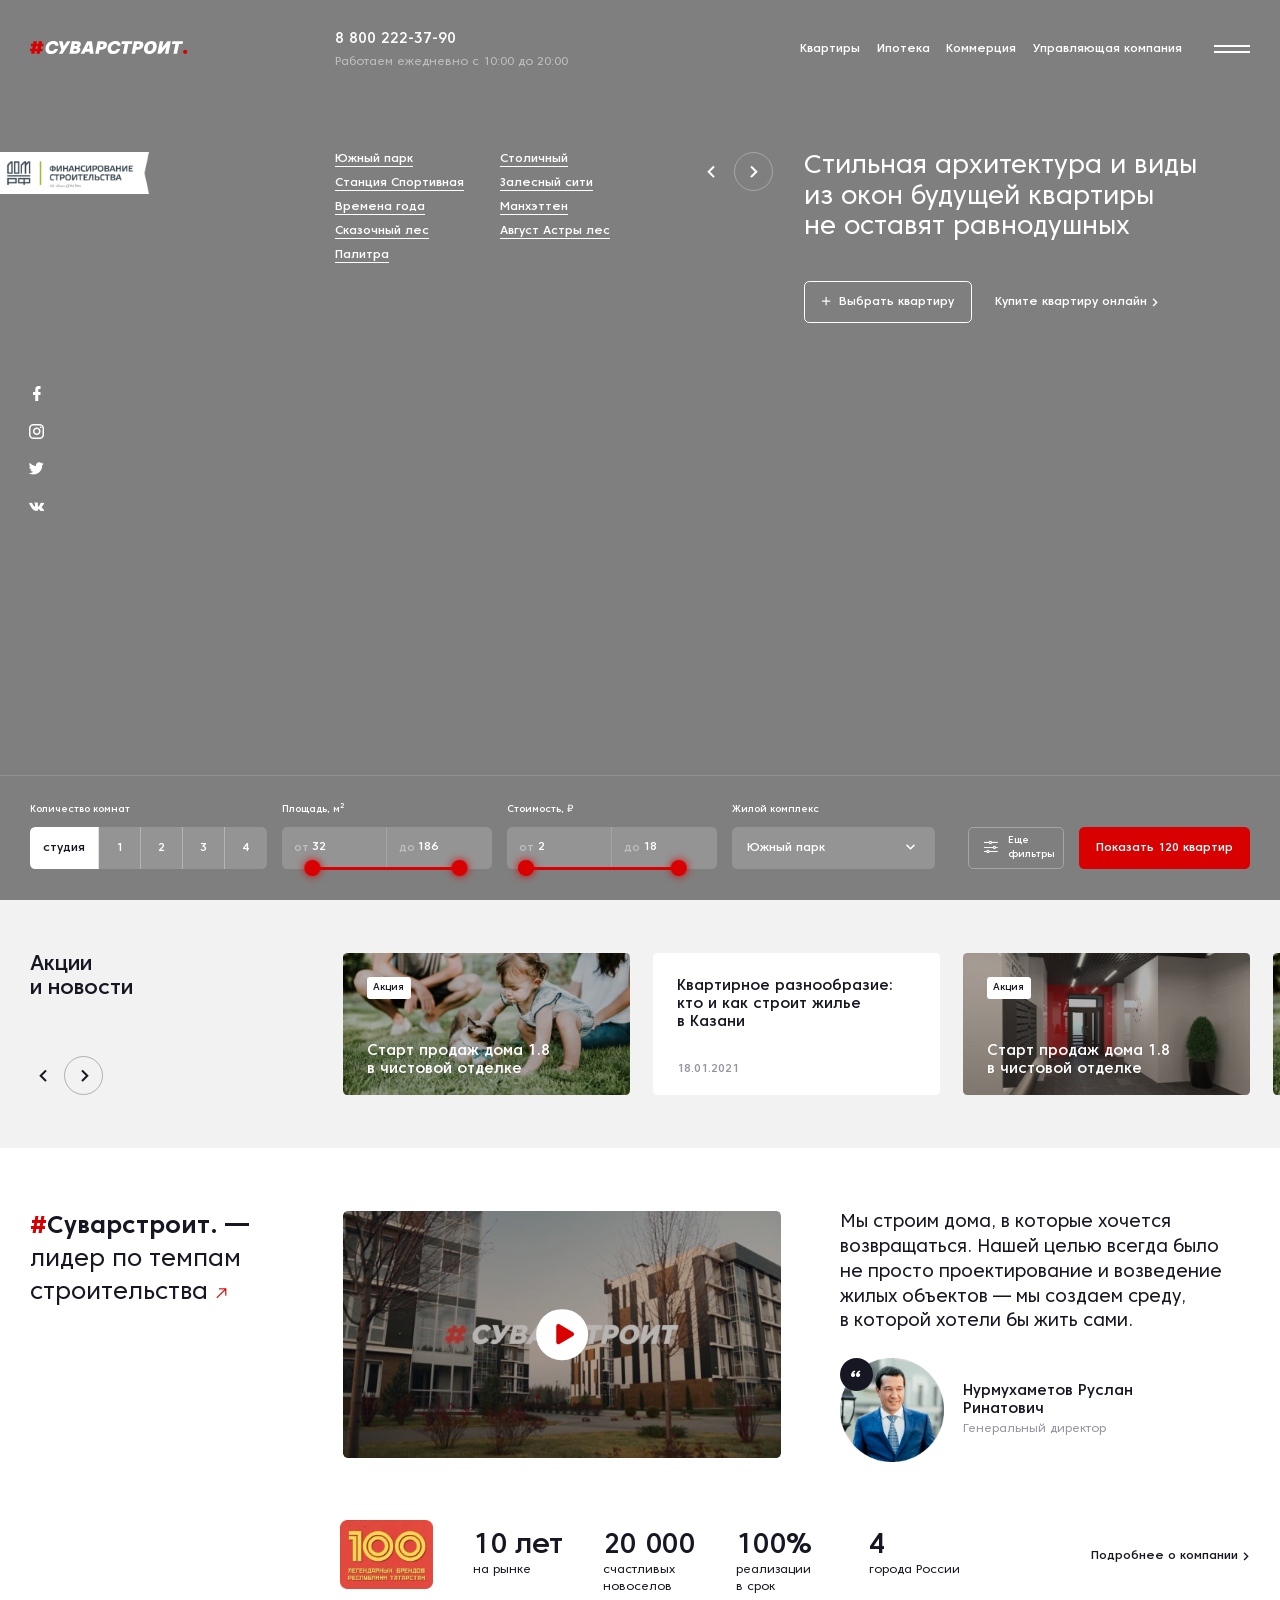
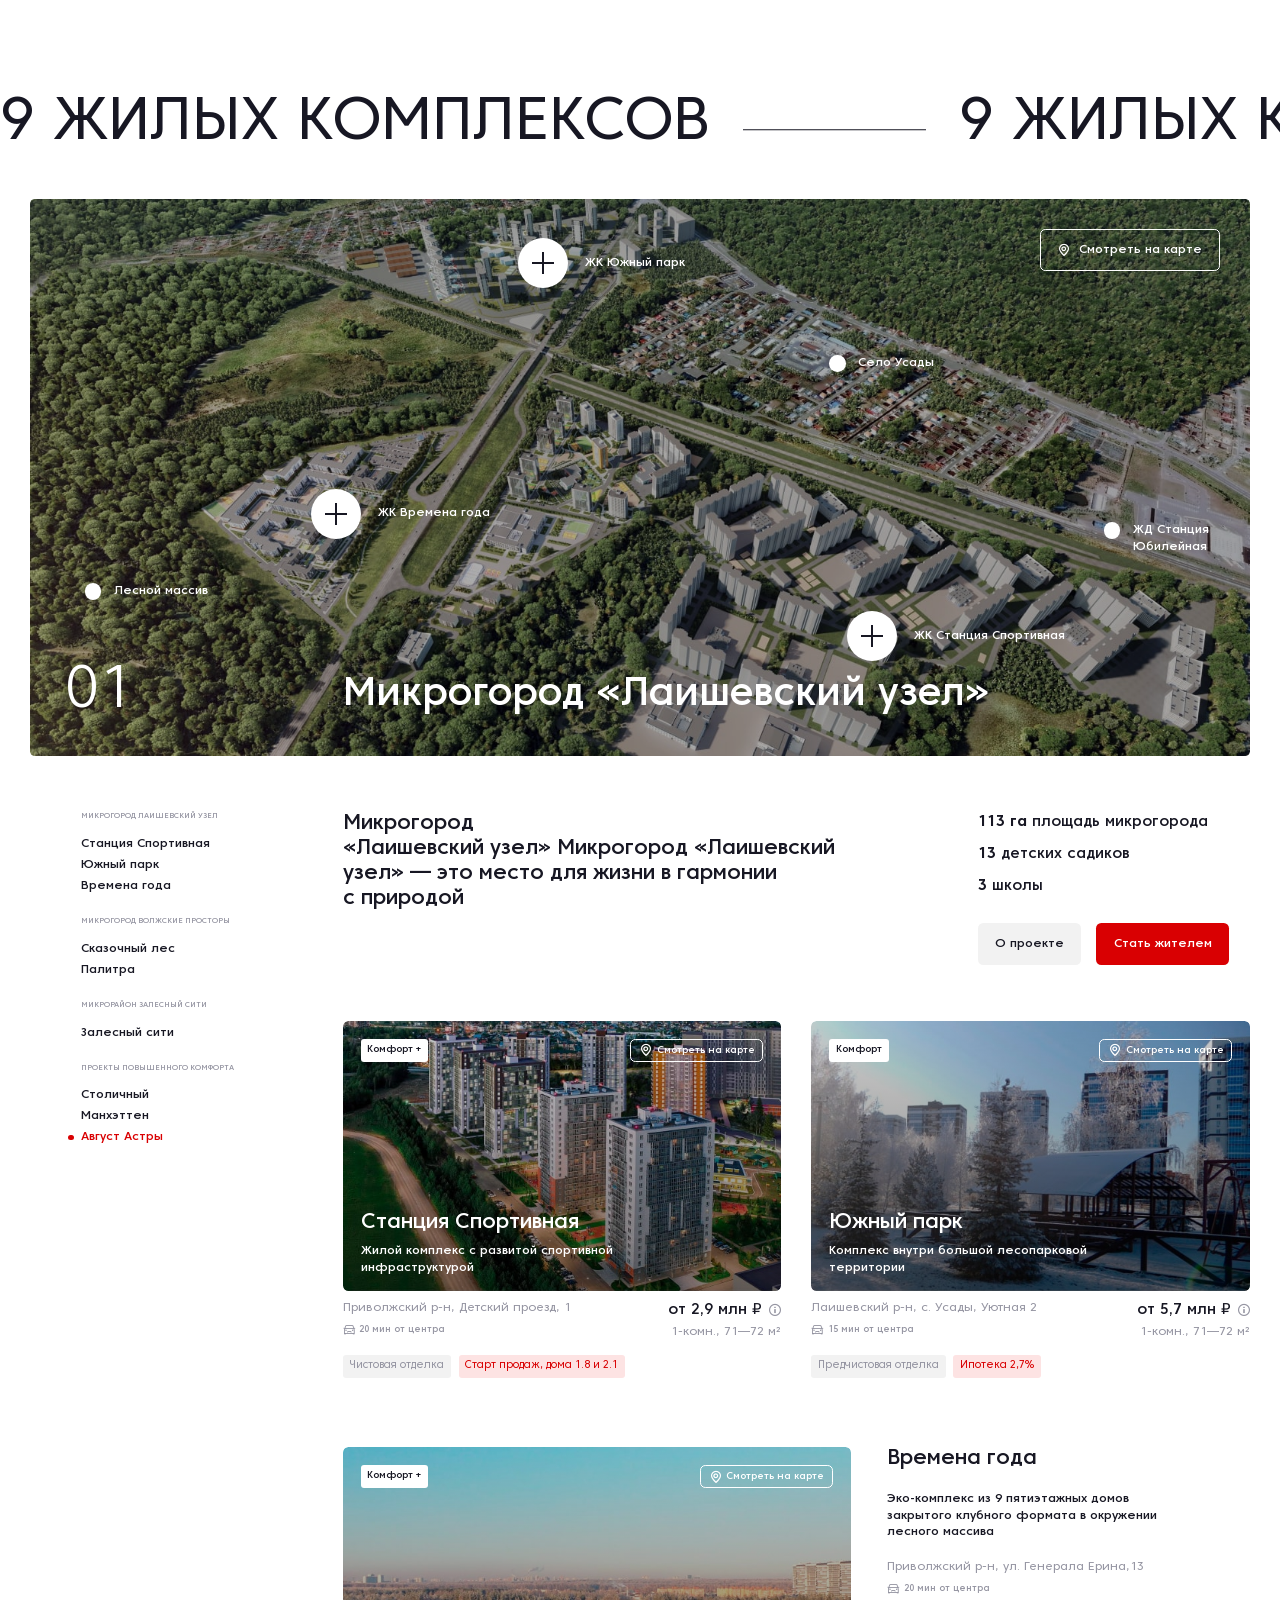
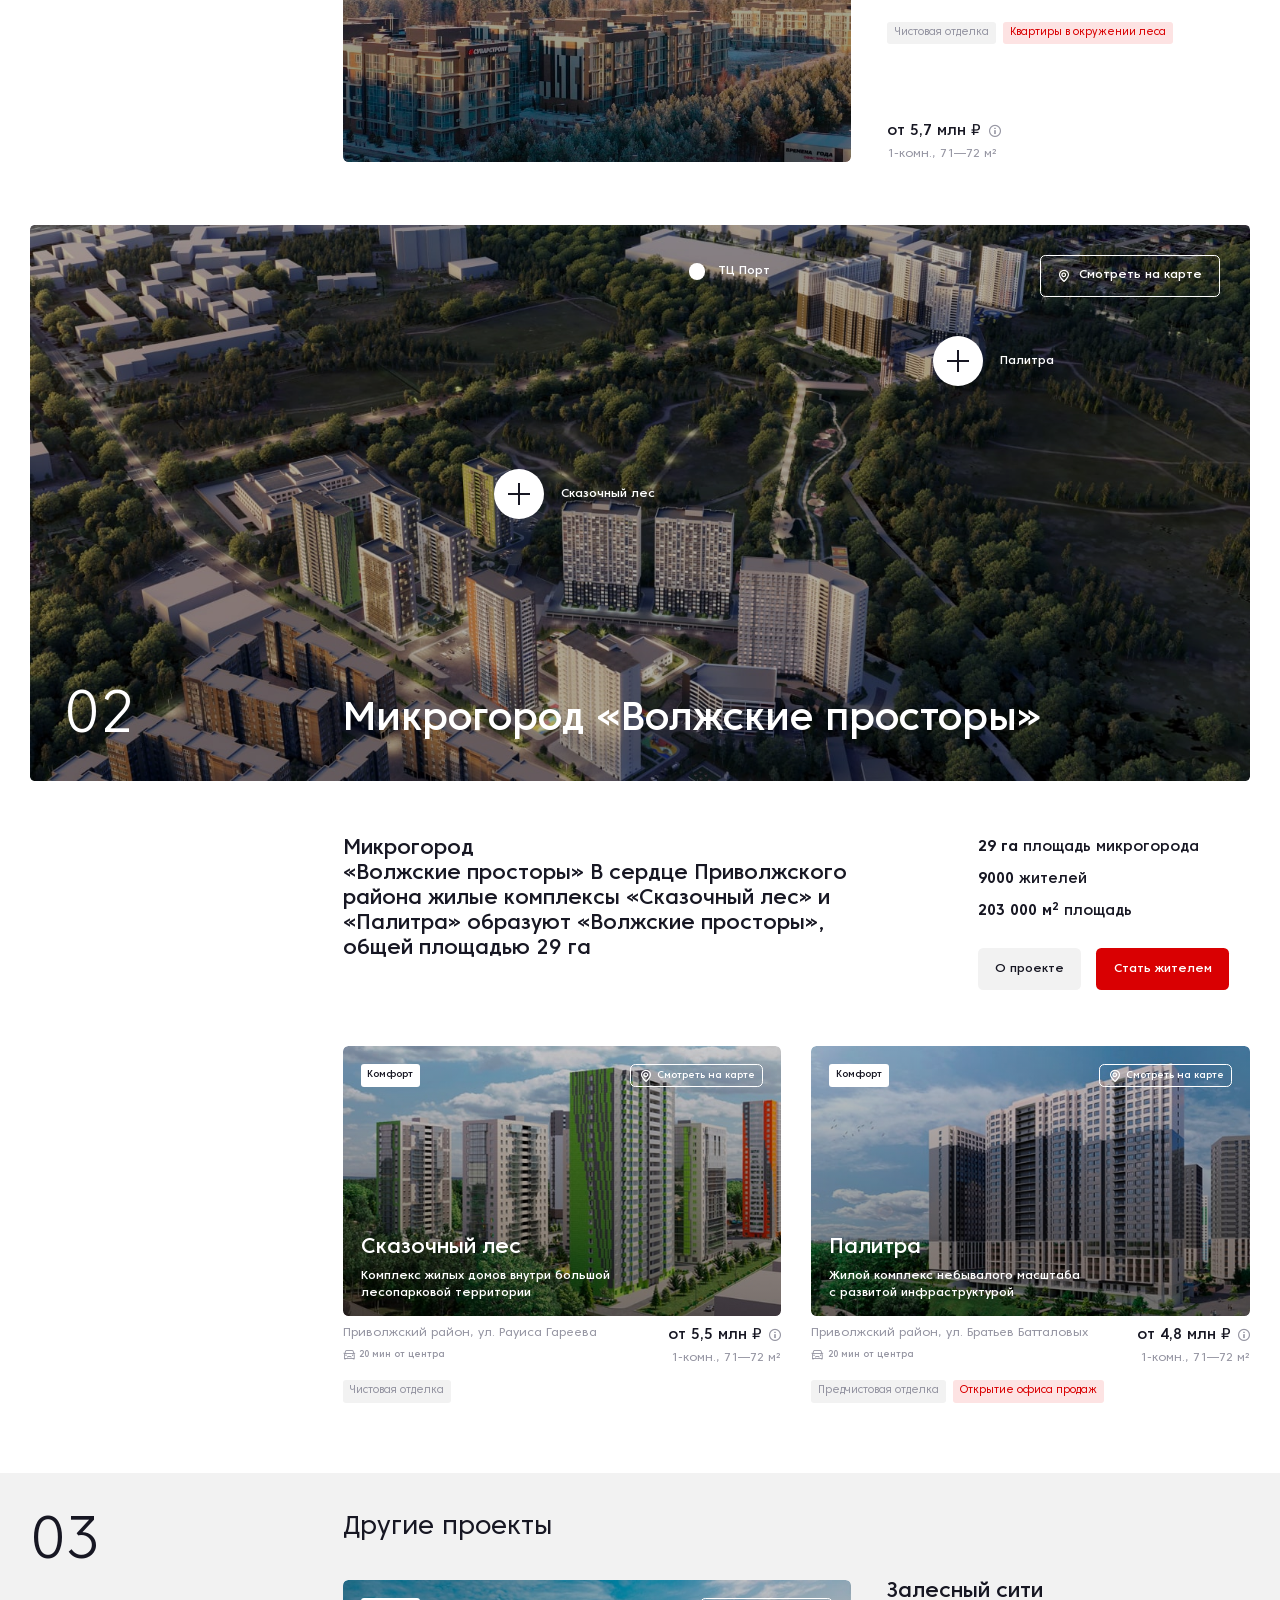
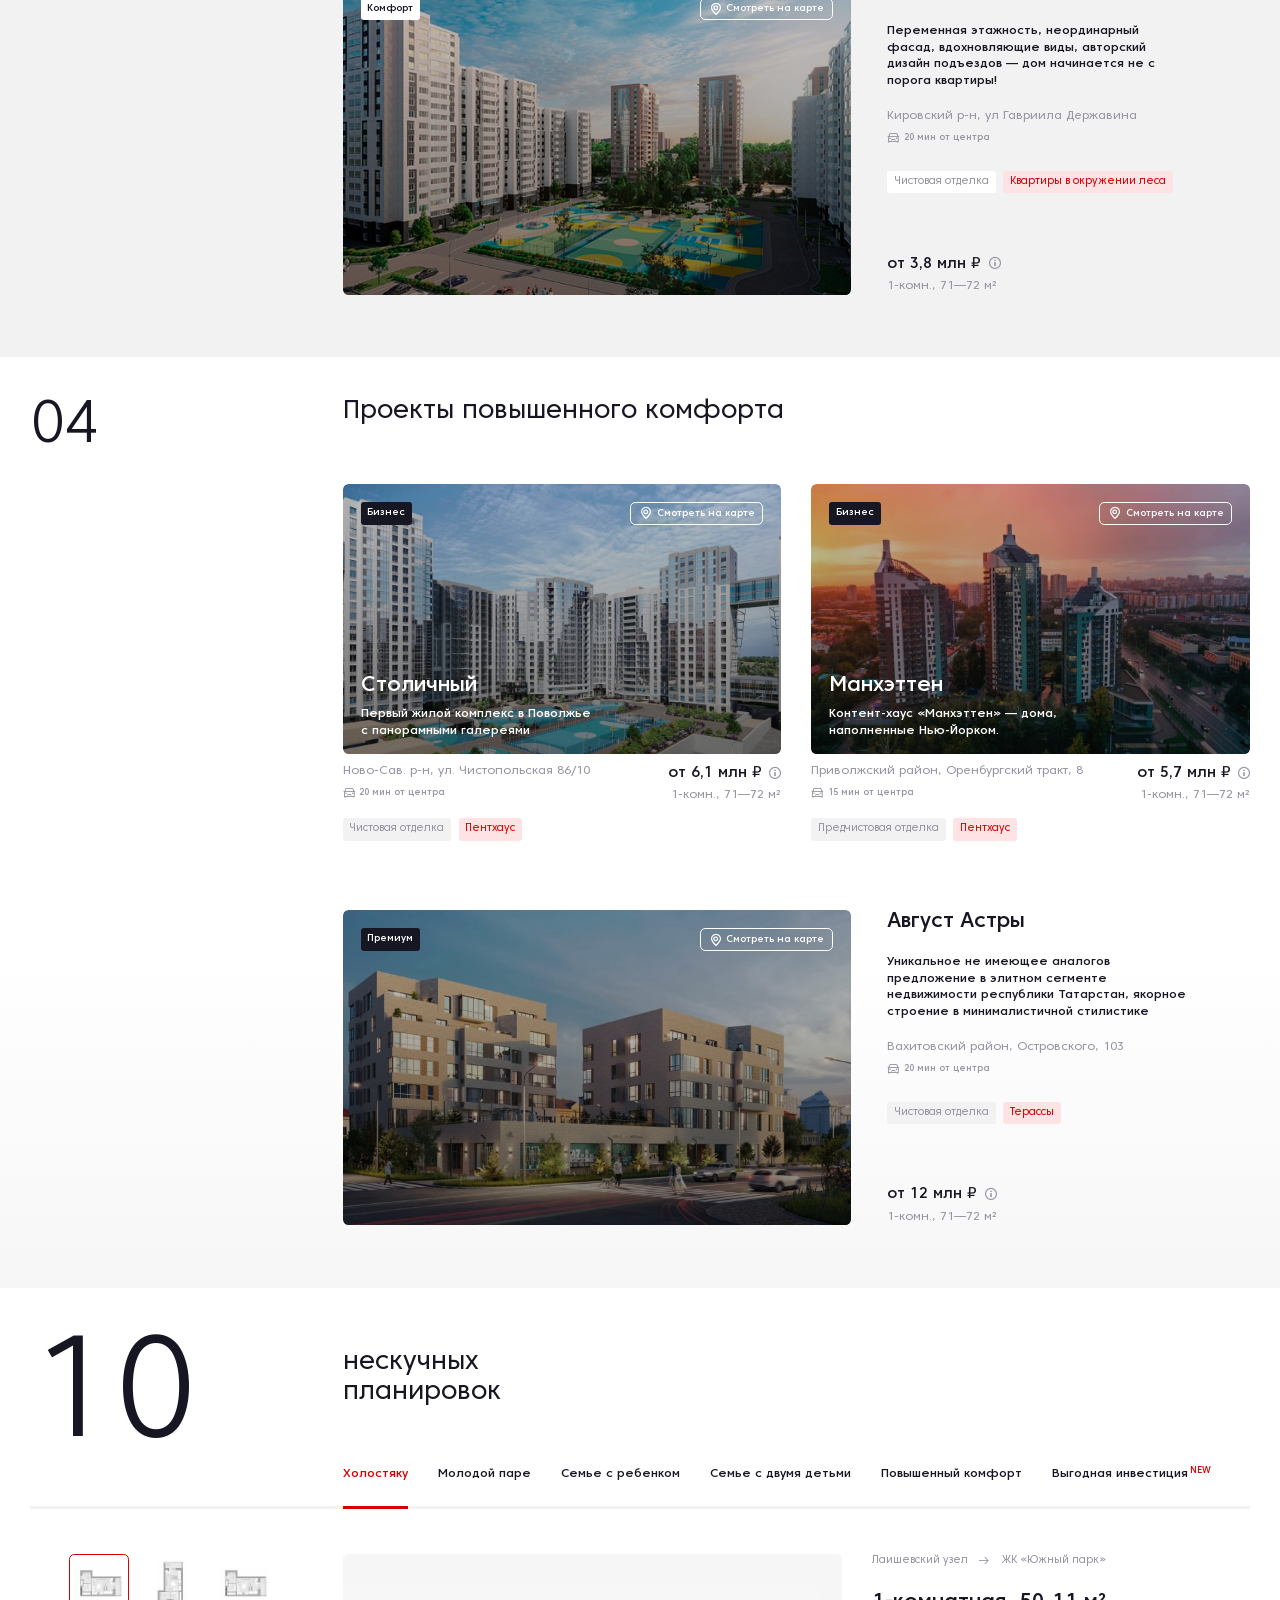
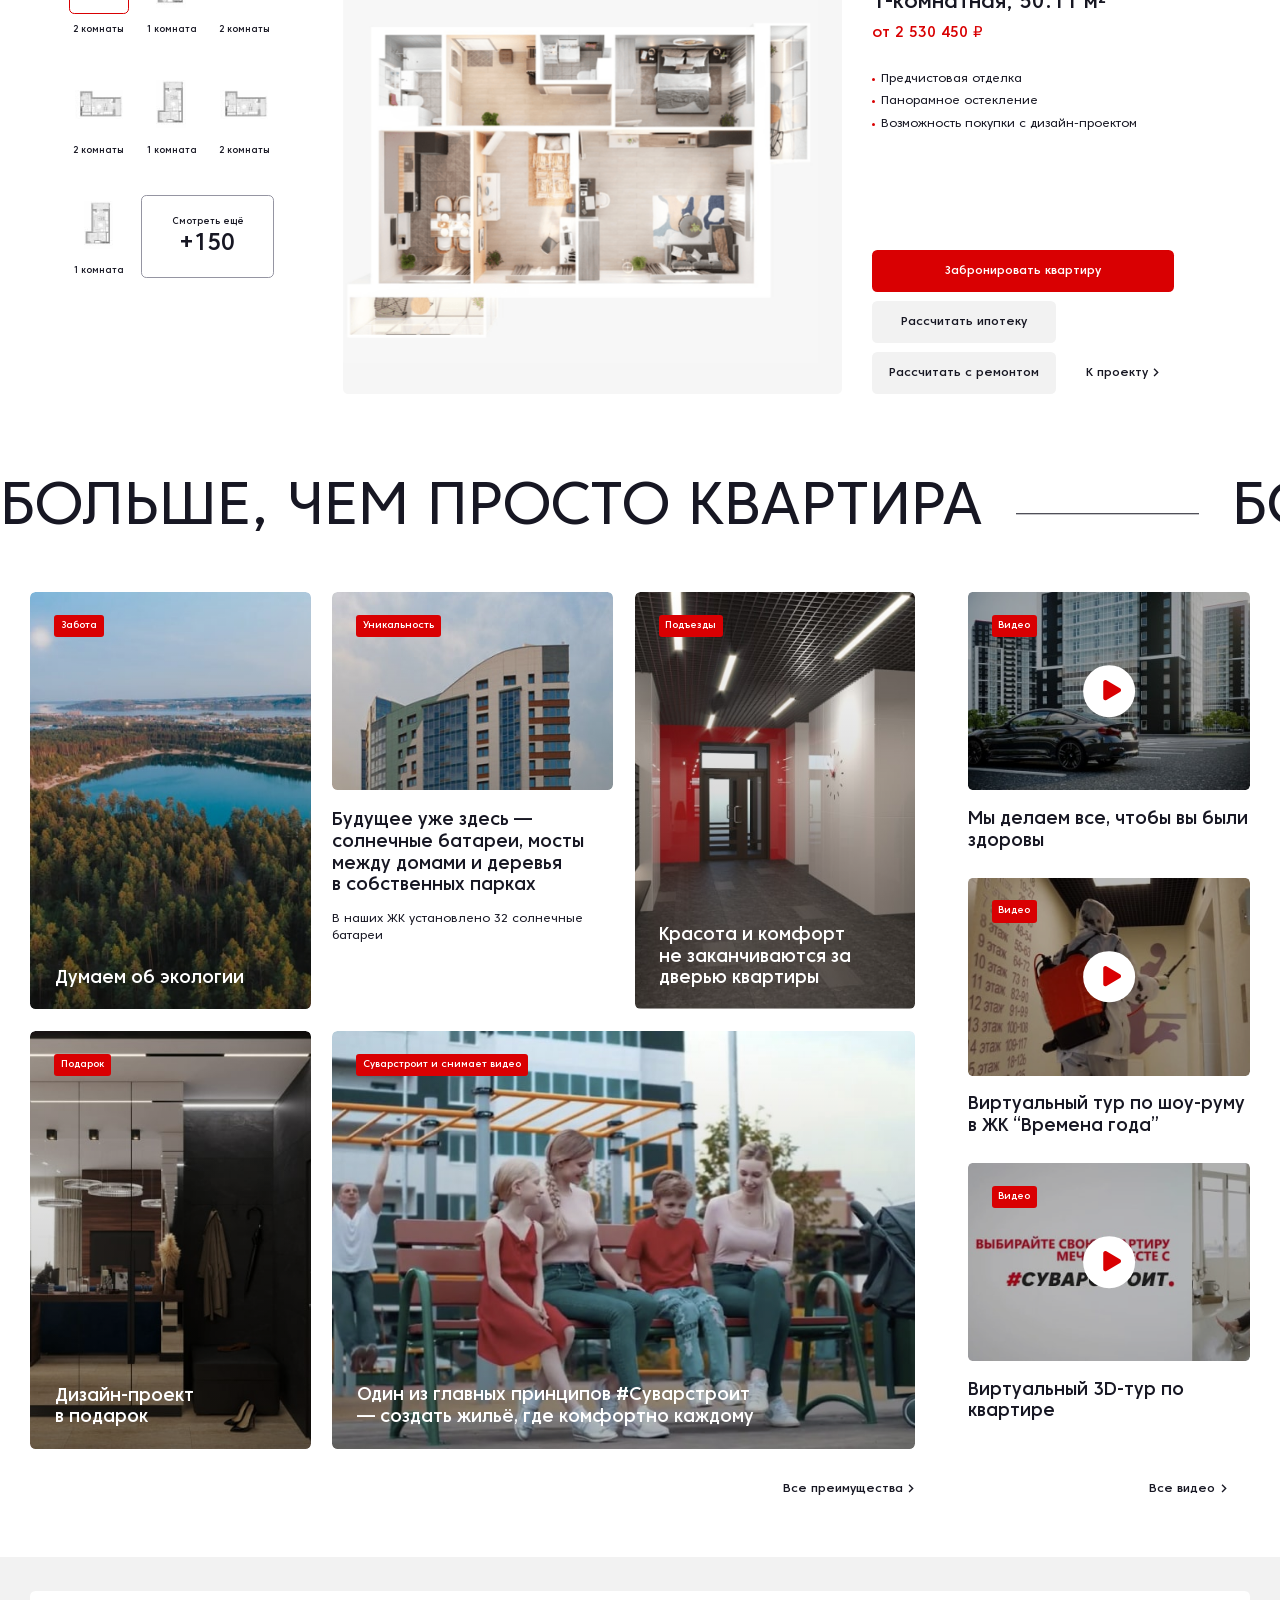
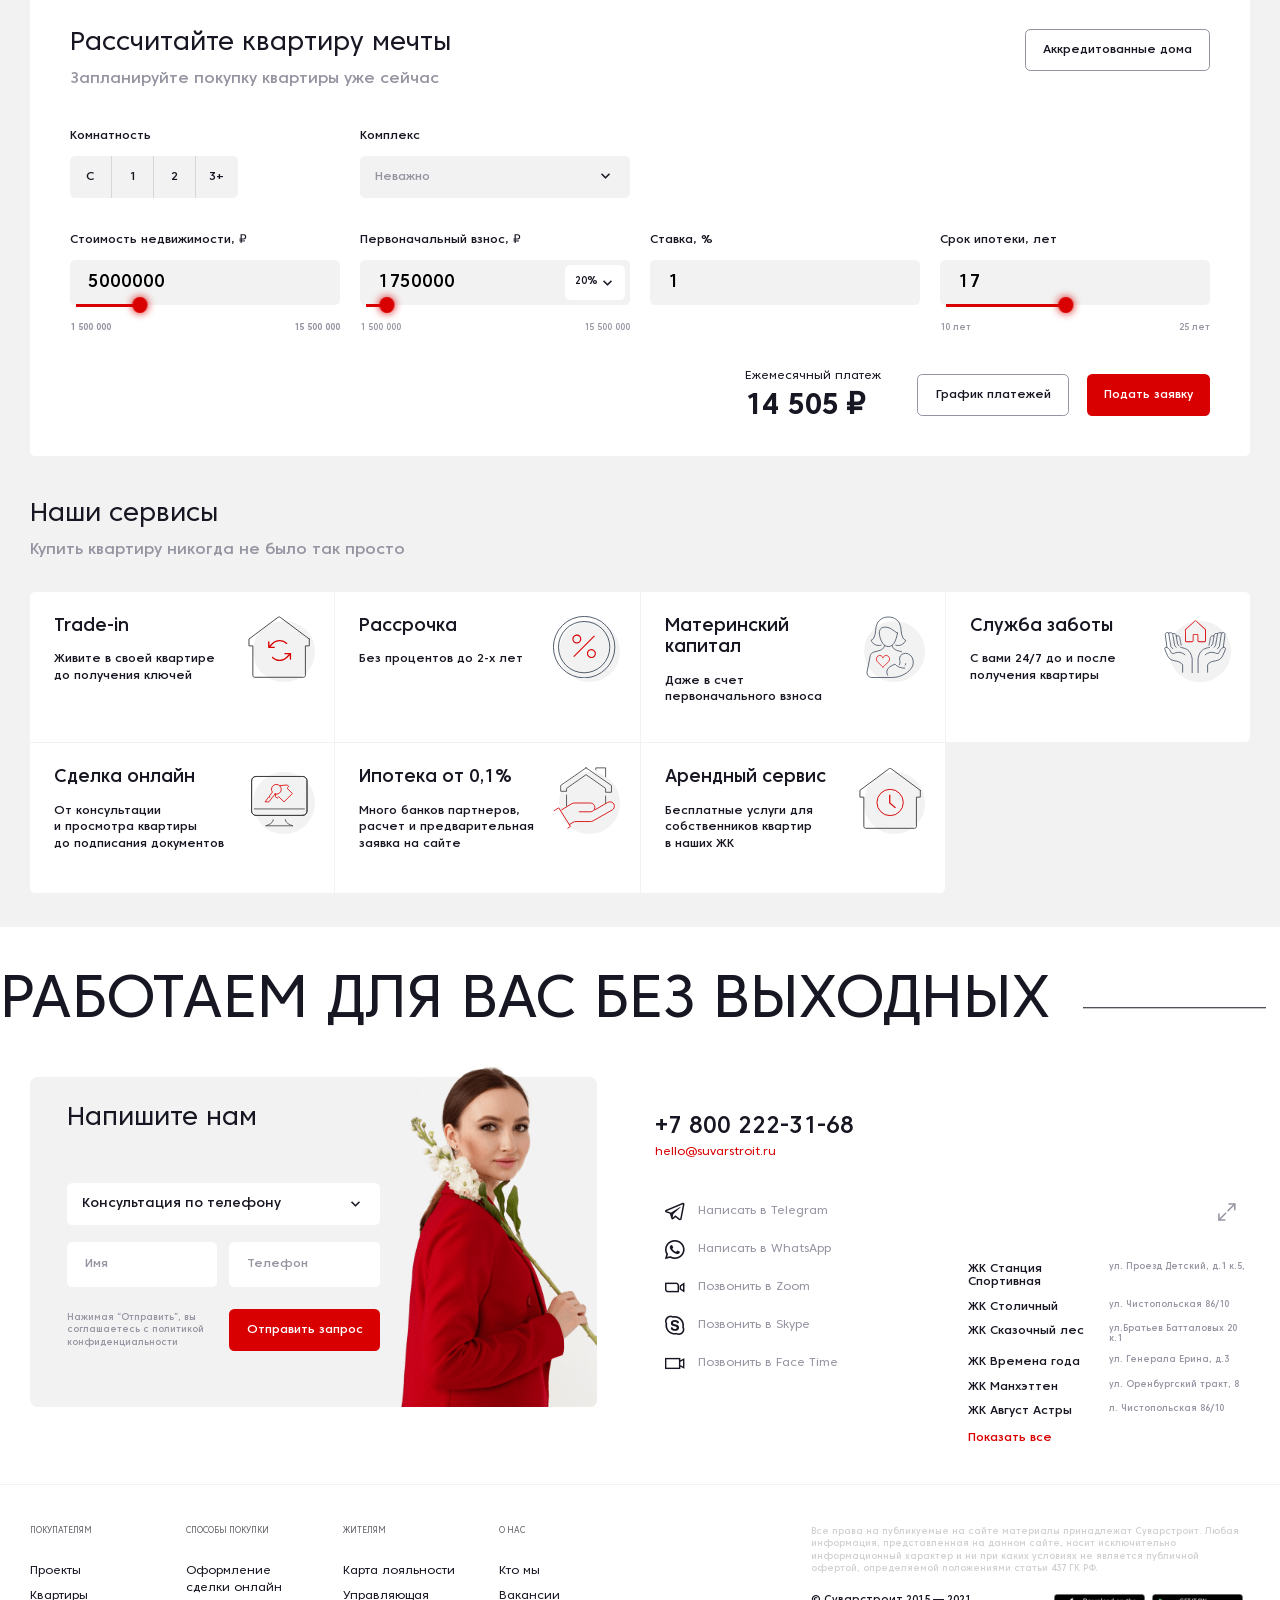
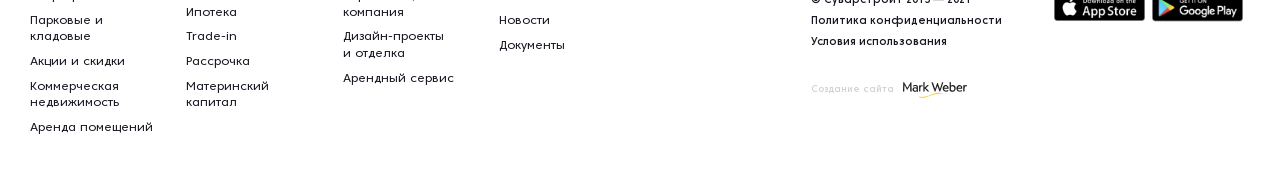
==== commit 8adc12ee: "меню" ====
--- a/app/index.html
+++ b/app/index.html
@@ -37,6 +37,94 @@
 
 <body>
 
+	<div class="menu">
+
+		<div class="menu-header">
+
+			<div class="container">
+
+				<div class="menu-header-logo">
+					<a href="#" class="logo">
+						<img src="img/logo.svg" alt="">
+					</a>
+				</div>
+
+				<div class="menu-header-close">
+					<a href="#" class="close-menu-btn">
+						<span class="icon-close-2"></span>
+					</a>
+				</div> 
+
+			</div>
+
+		</div>
+
+		<div class="menu-body">
+
+			<div class="menu-body-item">
+
+				<div class="menu-body-item-wrapper">
+					<nav class="menu-list-big">
+						<a href="#">Акции</a>
+						<a href="#">Выбор квартиры</a>
+						<a href="#">Для новоселов</a>
+						<a href="#">Коммерция</a>
+						<a href="#">Парковки</a>
+						<a href="#">Офисы продаж</a>
+					</nav>
+				</div>
+
+			</div>
+
+			<div class="menu-body-item">
+				<div class="menu-body-item-wrapper">
+					<div class="menu-body-item-title">О компании</div>
+					<nav class="menu-list">
+						<a href="#">Новости</a>
+						<a href="#">Агентствам недвижимости</a>
+						<a href="#">Вакансии</a>
+						<a href="#">Контакты</a>
+						<a href="#">Партнерам</a>
+						<a href="#">Страница для новосёлов</a>
+					</nav>
+				</div>
+			</div>
+
+			<div class="menu-body-item">
+				<div class="menu-body-item-wrapper">
+					<div class="menu-body-item-title">Жилые комплексы</div>
+					<nav class="menu-list">
+						<a href="#">Лаишевский узел</a>
+						<a href="#">Станция Спортивная</a>
+						<a href="#">Южный парк</a>
+						<a href="#">Времена года</a>
+						<a href="#">Манхэттен</a>
+						<a href="#">Столичный</a>
+						<a href="#">Залесный сити</a>
+						<a href="#">Сказочный лес</a>
+						<a href="#">Палитра</a>
+						<a href="#">Август Астры</a>
+					</nav>
+				</div>
+			</div>
+
+			<div class="menu-body-item">
+				<div class="menu-body-item-wrapper">
+					<div class="menu-body-item-title">Сервисы</div>
+					<nav class="menu-list">
+						<a href="#">Служба Заботы</a>
+						<a href="#">Чистовая отделка</a>
+						<a href="#">Арендный сервис</a>
+						<a href="#">Карта Лояльности</a>
+						<a href="#">Trade-In</a>
+					</nav>
+				</div>
+			</div>
+
+		</div>
+
+	</div>
+
 	<header class="header">
 		<div class="container">
 			
@@ -101,10 +189,10 @@
 
 		<div class="main-banner-video">
 			<div class="main-banner-video-item active" data-mob-bg="img/main-banner-mob.jpg" style="display: block;">
-				<video src="video/main-video-1.mp4" muted autoplay loop preload="none"></video>
+				<video src="video/main-video-3.mp4" muted autoplay loop preload="none"></video>
 			</div>
 			<div class="main-banner-video-item" data-mob-bg="img/main-banner-mob.jpg">
-				<video src="video/main-video-2.mp4" muted autoplay loop preload="none"></video>
+				<video src="video/main-video-4.mp4" muted autoplay loop preload="none"></video>
 			</div>
 		</div>
 
@@ -292,7 +380,7 @@
 
 					<div class="filter-item">
 						<div class="filter-title">Площадь, м<sup>2</sup></div>
-						<div class="filter-range">
+						<div class="filter-range" data-for="#filter-range-2" id="filter-range-1">
 							<div class="filter-range-inputs">
 								<div class="filter-range-input-group">
 									<span>от</span>
@@ -309,7 +397,7 @@
 
 					<div class="filter-item">
 						<div class="filter-title">Стоимость, ₽</div>
-						<div class="filter-range">
+						<div class="filter-range" data-for="#filter-range-4" id="filter-range-3">
 							<div class="filter-range-inputs">
 								<div class="filter-range-input-group">
 									<span>от</span>
@@ -327,7 +415,7 @@
 					<div class="filter-item">
 						<div class="filter-title">Жилой комплекс</div>
 						<div class="filter-select">
-							<select class="select-style">
+							<select class="select-style" data-for="#select-rescom-2" id="select-rescom-1">
 								<option value="Южный парк">Южный парк</option>
 								<option value="Столичный">Столичный</option>
 								<option value="Станция Спортивная">Станция Спортивная</option>
@@ -2999,7 +3087,7 @@
 										<div class="filter-item">
 											<div class="filter-title">Жилой комплекс</div>
 											<div class="filter-select">
-												<select class="select-style">
+												<select class="select-style" data-for="#select-rescom-1" id="select-rescom-2">
 													<option value="Южный парк">Южный парк</option>
 													<option value="Столичный">Столичный</option>
 													<option value="Станция Спортивная">Станция Спортивная</option>
@@ -3048,7 +3136,7 @@
 										<div class="filter-item">
 											<div class="filter-title">Срок сдачи</div>
 											<div class="filter-select">
-												<select class="select-style">
+												<select class="select-style safasfasfasf">
 													<option value="Неважно">Неважно</option>
 													<option value="2020">2020</option>
 													<option value="2021">2021</option>
@@ -3061,7 +3149,7 @@
 									<div class="col-lg-2 col-md-4">
 										<div class="filter-item">
 											<div class="filter-title">Стоимость, ₽</div>
-											<div class="filter-range">
+											<div class="filter-range" data-for="#filter-range-3" id="filter-range-4">
 												<div class="filter-range-inputs">
 													<div class="filter-range-input-group">
 														<span>от</span>
@@ -3079,7 +3167,7 @@
 									<div class="col-lg-2 col-md-4">
 										<div class="filter-item">
 											<div class="filter-title">Площадь, м<sup>2</sup></div>
-											<div class="filter-range">
+											<div class="filter-range" data-for="#filter-range-1" id="filter-range-2">
 												<div class="filter-range-inputs">
 													<div class="filter-range-input-group">
 														<span>от</span>
@@ -3209,12 +3297,12 @@
 											<div class="switch-checkbox">
 												<div class="switch-checkbox-title">В ипотеку</div>
 												<label class="switch-checkbox-label">
-													<input type="checkbox" class="switch-checkbox-input">
+													<input type="checkbox" class="switch-checkbox-input" checked>
 													<span></span>
 												</label>
 											</div>
 										</div>
-										<div class="mortgage-form">
+										<div class="mortgage-form" style="display: block;">
 											<div class="row">
 												<div class="col-lg-auto">
 													<div class="filter-item">
--- a/app/css/main.min.css
+++ b/app/css/main.min.css
@@ -1 +1 @@
-@font-face{font-family:"Core Sanc C";font-weight:300;font-style:normal;src:url(../fonts/CoreSansC/CoreSansC-35Light.woff2) format("woff2")}@font-face{font-family:"Core Sanc C";font-weight:400;font-style:normal;src:url(../fonts/CoreSansC/CoreSansC-45Regular.woff2) format("woff2")}@font-face{font-family:"Core Sanc C";font-weight:500;font-style:normal;src:url(../fonts/CoreSansC/CoreSansC-55Medium.woff2) format("woff2")}@font-face{font-family:"Core Sanc C";font-weight:700;font-style:normal;src:url(../fonts/CoreSansC/CoreSansC-65Bold.woff2) format("woff2")}*,::after,::before{-webkit-box-sizing:border-box;box-sizing:border-box}html{font-family:sans-serif;line-height:1.15;-webkit-text-size-adjust:100%;-ms-text-size-adjust:100%;-ms-overflow-style:scrollbar;-webkit-tap-highlight-color:transparent}@-ms-viewport{width:device-width}article,aside,dialog,figcaption,figure,footer,header,hgroup,main,nav,section{display:block}body{margin:0;font-family:-apple-system,BlinkMacSystemFont,"Segoe UI",Roboto,"Helvetica Neue",Arial,sans-serif,"Apple Color Emoji","Segoe UI Emoji","Segoe UI Symbol";font-size:1rem;font-weight:400;line-height:1.5;color:#212529;text-align:left;background-color:#fff}[tabindex="-1"]:focus{outline:0!important}hr{-webkit-box-sizing:content-box;box-sizing:content-box;height:0;overflow:visible}h1,h2,h3,h4,h5,h6{margin-top:0;margin-bottom:.5rem}p{margin-top:0;margin-bottom:1rem}abbr[data-original-title],abbr[title]{text-decoration:underline;-webkit-text-decoration:underline dotted;text-decoration:underline dotted;cursor:help;border-bottom:0}address{margin-bottom:1rem;font-style:normal;line-height:inherit}dl,ol,ul{margin-top:0;margin-bottom:1rem}ol ol,ol ul,ul ol,ul ul{margin-bottom:0}dt{font-weight:700}dd{margin-bottom:.5rem;margin-left:0}blockquote{margin:0 0 1rem}dfn{font-style:italic}b,strong{font-weight:bolder}small{font-size:80%}sub,sup{position:relative;font-size:75%;line-height:0;vertical-align:baseline}sub{bottom:-.25em}sup{top:-.5em}a{color:#007bff;text-decoration:none;background-color:transparent;-webkit-text-decoration-skip:objects}a:hover{color:#0056b3;text-decoration:underline}a:not([href]):not([tabindex]){color:inherit;text-decoration:none}a:not([href]):not([tabindex]):focus,a:not([href]):not([tabindex]):hover{color:inherit;text-decoration:none}a:not([href]):not([tabindex]):focus{outline:0}code,kbd,pre,samp{font-family:monospace,monospace;font-size:1em}pre{margin-top:0;margin-bottom:1rem;overflow:auto;-ms-overflow-style:scrollbar}figure{margin:0 0 1rem}img{vertical-align:middle;border-style:none}svg:not(:root){overflow:hidden}table{border-collapse:collapse}caption{padding-top:.75rem;padding-bottom:.75rem;color:#6c757d;text-align:left;caption-side:bottom}th{text-align:inherit}label{display:inline-block;margin-bottom:.5rem}button{border-radius:0}button:focus{outline:1px dotted;outline:5px auto -webkit-focus-ring-color}button,input,optgroup,select,textarea{margin:0;font-family:inherit;font-size:inherit;line-height:inherit}button,input{overflow:visible}button,select{text-transform:none}[type=reset],[type=submit],button,html [type=button]{-webkit-appearance:button}[type=button]::-moz-focus-inner,[type=reset]::-moz-focus-inner,[type=submit]::-moz-focus-inner,button::-moz-focus-inner{padding:0;border-style:none}input[type=checkbox],input[type=radio]{-webkit-box-sizing:border-box;box-sizing:border-box;padding:0}input[type=date],input[type=datetime-local],input[type=month],input[type=time]{-webkit-appearance:listbox}textarea{overflow:auto;resize:vertical}fieldset{min-width:0;padding:0;margin:0;border:0}legend{display:block;width:100%;max-width:100%;padding:0;margin-bottom:.5rem;font-size:1.5rem;line-height:inherit;color:inherit;white-space:normal}progress{vertical-align:baseline}[type=number]::-webkit-inner-spin-button,[type=number]::-webkit-outer-spin-button{height:auto}[type=search]{outline-offset:-2px;-webkit-appearance:none}[type=search]::-webkit-search-cancel-button,[type=search]::-webkit-search-decoration{-webkit-appearance:none}::-webkit-file-upload-button{font:inherit;-webkit-appearance:button}output{display:inline-block}summary{display:list-item;cursor:pointer}template{display:none}[hidden]{display:none!important}@-ms-viewport{width:device-width}html{-webkit-box-sizing:border-box;box-sizing:border-box;-ms-overflow-style:scrollbar}*,::after,::before{-webkit-box-sizing:inherit;box-sizing:inherit}.container{width:100%;padding-right:15px;padding-left:15px;margin-right:auto;margin-left:auto}@media (min-width:576px){.container{max-width:540px}}@media (min-width:768px){.container{max-width:720px}}@media (min-width:992px){.container{max-width:960px}}@media (min-width:1200px){.container{max-width:1140px}}.container-fluid{width:100%;padding-right:15px;padding-left:15px;margin-right:auto;margin-left:auto}.row{display:-webkit-box;display:-webkit-flex;display:-ms-flexbox;display:flex;-webkit-flex-wrap:wrap;-ms-flex-wrap:wrap;flex-wrap:wrap;margin-right:-15px;margin-left:-15px}.no-gutters{margin-right:0;margin-left:0}.no-gutters>.col,.no-gutters>[class*=col-]{padding-right:0;padding-left:0}.col,.col-1,.col-2,.col-3,.col-4,.col-5,.col-6,.col-7,.col-8,.col-auto,.col-lg,.col-lg-1,.col-lg-2,.col-lg-3,.col-lg-4,.col-lg-5,.col-lg-6,.col-lg-7,.col-lg-8,.col-lg-auto,.col-md,.col-md-1,.col-md-2,.col-md-3,.col-md-4,.col-md-5,.col-md-6,.col-md-7,.col-md-8,.col-md-auto,.col-sm,.col-sm-1,.col-sm-2,.col-sm-3,.col-sm-4,.col-sm-5,.col-sm-6,.col-sm-7,.col-sm-8,.col-sm-auto,.col-xl,.col-xl-1,.col-xl-2,.col-xl-3,.col-xl-4,.col-xl-5,.col-xl-6,.col-xl-7,.col-xl-8,.col-xl-auto{position:relative;width:100%;min-height:1px;padding-right:15px;padding-left:15px}.col{-webkit-flex-basis:0;-ms-flex-preferred-size:0;flex-basis:0;-webkit-box-flex:1;-webkit-flex-grow:1;-ms-flex-positive:1;flex-grow:1;max-width:100%}.col-auto{-webkit-box-flex:0;-webkit-flex:0 0 auto;-ms-flex:0 0 auto;flex:0 0 auto;width:auto;max-width:none}.col-1{-webkit-box-flex:0;-webkit-flex:0 0 12.5%;-ms-flex:0 0 12.5%;flex:0 0 12.5%;max-width:12.5%}.col-2{-webkit-box-flex:0;-webkit-flex:0 0 25%;-ms-flex:0 0 25%;flex:0 0 25%;max-width:25%}.col-3{-webkit-box-flex:0;-webkit-flex:0 0 37.5%;-ms-flex:0 0 37.5%;flex:0 0 37.5%;max-width:37.5%}.col-4{-webkit-box-flex:0;-webkit-flex:0 0 50%;-ms-flex:0 0 50%;flex:0 0 50%;max-width:50%}.col-5{-webkit-box-flex:0;-webkit-flex:0 0 62.5%;-ms-flex:0 0 62.5%;flex:0 0 62.5%;max-width:62.5%}.col-6{-webkit-box-flex:0;-webkit-flex:0 0 75%;-ms-flex:0 0 75%;flex:0 0 75%;max-width:75%}.col-7{-webkit-box-flex:0;-webkit-flex:0 0 87.5%;-ms-flex:0 0 87.5%;flex:0 0 87.5%;max-width:87.5%}.col-8{-webkit-box-flex:0;-webkit-flex:0 0 100%;-ms-flex:0 0 100%;flex:0 0 100%;max-width:100%}.order-first{-webkit-box-ordinal-group:0;-webkit-order:-1;-ms-flex-order:-1;order:-1}.order-last{-webkit-box-ordinal-group:10;-webkit-order:9;-ms-flex-order:9;order:9}.order-0{-webkit-box-ordinal-group:1;-webkit-order:0;-ms-flex-order:0;order:0}.order-1{-webkit-box-ordinal-group:2;-webkit-order:1;-ms-flex-order:1;order:1}.order-2{-webkit-box-ordinal-group:3;-webkit-order:2;-ms-flex-order:2;order:2}.order-3{-webkit-box-ordinal-group:4;-webkit-order:3;-ms-flex-order:3;order:3}.order-4{-webkit-box-ordinal-group:5;-webkit-order:4;-ms-flex-order:4;order:4}.order-5{-webkit-box-ordinal-group:6;-webkit-order:5;-ms-flex-order:5;order:5}.order-6{-webkit-box-ordinal-group:7;-webkit-order:6;-ms-flex-order:6;order:6}.order-7{-webkit-box-ordinal-group:8;-webkit-order:7;-ms-flex-order:7;order:7}.order-8{-webkit-box-ordinal-group:9;-webkit-order:8;-ms-flex-order:8;order:8}.offset-1{margin-left:12.5%}.offset-2{margin-left:25%}.offset-3{margin-left:37.5%}.offset-4{margin-left:50%}.offset-5{margin-left:62.5%}.offset-6{margin-left:75%}.offset-7{margin-left:87.5%}@media (min-width:576px){.col-sm{-webkit-flex-basis:0;-ms-flex-preferred-size:0;flex-basis:0;-webkit-box-flex:1;-webkit-flex-grow:1;-ms-flex-positive:1;flex-grow:1;max-width:100%}.col-sm-auto{-webkit-box-flex:0;-webkit-flex:0 0 auto;-ms-flex:0 0 auto;flex:0 0 auto;width:auto;max-width:none}.col-sm-1{-webkit-box-flex:0;-webkit-flex:0 0 12.5%;-ms-flex:0 0 12.5%;flex:0 0 12.5%;max-width:12.5%}.col-sm-2{-webkit-box-flex:0;-webkit-flex:0 0 25%;-ms-flex:0 0 25%;flex:0 0 25%;max-width:25%}.col-sm-3{-webkit-box-flex:0;-webkit-flex:0 0 37.5%;-ms-flex:0 0 37.5%;flex:0 0 37.5%;max-width:37.5%}.col-sm-4{-webkit-box-flex:0;-webkit-flex:0 0 50%;-ms-flex:0 0 50%;flex:0 0 50%;max-width:50%}.col-sm-5{-webkit-box-flex:0;-webkit-flex:0 0 62.5%;-ms-flex:0 0 62.5%;flex:0 0 62.5%;max-width:62.5%}.col-sm-6{-webkit-box-flex:0;-webkit-flex:0 0 75%;-ms-flex:0 0 75%;flex:0 0 75%;max-width:75%}.col-sm-7{-webkit-box-flex:0;-webkit-flex:0 0 87.5%;-ms-flex:0 0 87.5%;flex:0 0 87.5%;max-width:87.5%}.col-sm-8{-webkit-box-flex:0;-webkit-flex:0 0 100%;-ms-flex:0 0 100%;flex:0 0 100%;max-width:100%}.order-sm-first{-webkit-box-ordinal-group:0;-webkit-order:-1;-ms-flex-order:-1;order:-1}.order-sm-last{-webkit-box-ordinal-group:10;-webkit-order:9;-ms-flex-order:9;order:9}.order-sm-0{-webkit-box-ordinal-group:1;-webkit-order:0;-ms-flex-order:0;order:0}.order-sm-1{-webkit-box-ordinal-group:2;-webkit-order:1;-ms-flex-order:1;order:1}.order-sm-2{-webkit-box-ordinal-group:3;-webkit-order:2;-ms-flex-order:2;order:2}.order-sm-3{-webkit-box-ordinal-group:4;-webkit-order:3;-ms-flex-order:3;order:3}.order-sm-4{-webkit-box-ordinal-group:5;-webkit-order:4;-ms-flex-order:4;order:4}.order-sm-5{-webkit-box-ordinal-group:6;-webkit-order:5;-ms-flex-order:5;order:5}.order-sm-6{-webkit-box-ordinal-group:7;-webkit-order:6;-ms-flex-order:6;order:6}.order-sm-7{-webkit-box-ordinal-group:8;-webkit-order:7;-ms-flex-order:7;order:7}.order-sm-8{-webkit-box-ordinal-group:9;-webkit-order:8;-ms-flex-order:8;order:8}.offset-sm-0{margin-left:0}.offset-sm-1{margin-left:12.5%}.offset-sm-2{margin-left:25%}.offset-sm-3{margin-left:37.5%}.offset-sm-4{margin-left:50%}.offset-sm-5{margin-left:62.5%}.offset-sm-6{margin-left:75%}.offset-sm-7{margin-left:87.5%}}@media (min-width:768px){.col-md{-webkit-flex-basis:0;-ms-flex-preferred-size:0;flex-basis:0;-webkit-box-flex:1;-webkit-flex-grow:1;-ms-flex-positive:1;flex-grow:1;max-width:100%}.col-md-auto{-webkit-box-flex:0;-webkit-flex:0 0 auto;-ms-flex:0 0 auto;flex:0 0 auto;width:auto;max-width:none}.col-md-1{-webkit-box-flex:0;-webkit-flex:0 0 12.5%;-ms-flex:0 0 12.5%;flex:0 0 12.5%;max-width:12.5%}.col-md-2{-webkit-box-flex:0;-webkit-flex:0 0 25%;-ms-flex:0 0 25%;flex:0 0 25%;max-width:25%}.col-md-3{-webkit-box-flex:0;-webkit-flex:0 0 37.5%;-ms-flex:0 0 37.5%;flex:0 0 37.5%;max-width:37.5%}.col-md-4{-webkit-box-flex:0;-webkit-flex:0 0 50%;-ms-flex:0 0 50%;flex:0 0 50%;max-width:50%}.col-md-5{-webkit-box-flex:0;-webkit-flex:0 0 62.5%;-ms-flex:0 0 62.5%;flex:0 0 62.5%;max-width:62.5%}.col-md-6{-webkit-box-flex:0;-webkit-flex:0 0 75%;-ms-flex:0 0 75%;flex:0 0 75%;max-width:75%}.col-md-7{-webkit-box-flex:0;-webkit-flex:0 0 87.5%;-ms-flex:0 0 87.5%;flex:0 0 87.5%;max-width:87.5%}.col-md-8{-webkit-box-flex:0;-webkit-flex:0 0 100%;-ms-flex:0 0 100%;flex:0 0 100%;max-width:100%}.order-md-first{-webkit-box-ordinal-group:0;-webkit-order:-1;-ms-flex-order:-1;order:-1}.order-md-last{-webkit-box-ordinal-group:10;-webkit-order:9;-ms-flex-order:9;order:9}.order-md-0{-webkit-box-ordinal-group:1;-webkit-order:0;-ms-flex-order:0;order:0}.order-md-1{-webkit-box-ordinal-group:2;-webkit-order:1;-ms-flex-order:1;order:1}.order-md-2{-webkit-box-ordinal-group:3;-webkit-order:2;-ms-flex-order:2;order:2}.order-md-3{-webkit-box-ordinal-group:4;-webkit-order:3;-ms-flex-order:3;order:3}.order-md-4{-webkit-box-ordinal-group:5;-webkit-order:4;-ms-flex-order:4;order:4}.order-md-5{-webkit-box-ordinal-group:6;-webkit-order:5;-ms-flex-order:5;order:5}.order-md-6{-webkit-box-ordinal-group:7;-webkit-order:6;-ms-flex-order:6;order:6}.order-md-7{-webkit-box-ordinal-group:8;-webkit-order:7;-ms-flex-order:7;order:7}.order-md-8{-webkit-box-ordinal-group:9;-webkit-order:8;-ms-flex-order:8;order:8}.offset-md-0{margin-left:0}.offset-md-1{margin-left:12.5%}.offset-md-2{margin-left:25%}.offset-md-3{margin-left:37.5%}.offset-md-4{margin-left:50%}.offset-md-5{margin-left:62.5%}.offset-md-6{margin-left:75%}.offset-md-7{margin-left:87.5%}}@media (min-width:992px){.col-lg{-webkit-flex-basis:0;-ms-flex-preferred-size:0;flex-basis:0;-webkit-box-flex:1;-webkit-flex-grow:1;-ms-flex-positive:1;flex-grow:1;max-width:100%}.col-lg-auto{-webkit-box-flex:0;-webkit-flex:0 0 auto;-ms-flex:0 0 auto;flex:0 0 auto;width:auto;max-width:none}.col-lg-1{-webkit-box-flex:0;-webkit-flex:0 0 12.5%;-ms-flex:0 0 12.5%;flex:0 0 12.5%;max-width:12.5%}.col-lg-2{-webkit-box-flex:0;-webkit-flex:0 0 25%;-ms-flex:0 0 25%;flex:0 0 25%;max-width:25%}.col-lg-3{-webkit-box-flex:0;-webkit-flex:0 0 37.5%;-ms-flex:0 0 37.5%;flex:0 0 37.5%;max-width:37.5%}.col-lg-4{-webkit-box-flex:0;-webkit-flex:0 0 50%;-ms-flex:0 0 50%;flex:0 0 50%;max-width:50%}.col-lg-5{-webkit-box-flex:0;-webkit-flex:0 0 62.5%;-ms-flex:0 0 62.5%;flex:0 0 62.5%;max-width:62.5%}.col-lg-6{-webkit-box-flex:0;-webkit-flex:0 0 75%;-ms-flex:0 0 75%;flex:0 0 75%;max-width:75%}.col-lg-7{-webkit-box-flex:0;-webkit-flex:0 0 87.5%;-ms-flex:0 0 87.5%;flex:0 0 87.5%;max-width:87.5%}.col-lg-8{-webkit-box-flex:0;-webkit-flex:0 0 100%;-ms-flex:0 0 100%;flex:0 0 100%;max-width:100%}.order-lg-first{-webkit-box-ordinal-group:0;-webkit-order:-1;-ms-flex-order:-1;order:-1}.order-lg-last{-webkit-box-ordinal-group:10;-webkit-order:9;-ms-flex-order:9;order:9}.order-lg-0{-webkit-box-ordinal-group:1;-webkit-order:0;-ms-flex-order:0;order:0}.order-lg-1{-webkit-box-ordinal-group:2;-webkit-order:1;-ms-flex-order:1;order:1}.order-lg-2{-webkit-box-ordinal-group:3;-webkit-order:2;-ms-flex-order:2;order:2}.order-lg-3{-webkit-box-ordinal-group:4;-webkit-order:3;-ms-flex-order:3;order:3}.order-lg-4{-webkit-box-ordinal-group:5;-webkit-order:4;-ms-flex-order:4;order:4}.order-lg-5{-webkit-box-ordinal-group:6;-webkit-order:5;-ms-flex-order:5;order:5}.order-lg-6{-webkit-box-ordinal-group:7;-webkit-order:6;-ms-flex-order:6;order:6}.order-lg-7{-webkit-box-ordinal-group:8;-webkit-order:7;-ms-flex-order:7;order:7}.order-lg-8{-webkit-box-ordinal-group:9;-webkit-order:8;-ms-flex-order:8;order:8}.offset-lg-0{margin-left:0}.offset-lg-1{margin-left:12.5%}.offset-lg-2{margin-left:25%}.offset-lg-3{margin-left:37.5%}.offset-lg-4{margin-left:50%}.offset-lg-5{margin-left:62.5%}.offset-lg-6{margin-left:75%}.offset-lg-7{margin-left:87.5%}}@media (min-width:1200px){.col-xl{-webkit-flex-basis:0;-ms-flex-preferred-size:0;flex-basis:0;-webkit-box-flex:1;-webkit-flex-grow:1;-ms-flex-positive:1;flex-grow:1;max-width:100%}.col-xl-auto{-webkit-box-flex:0;-webkit-flex:0 0 auto;-ms-flex:0 0 auto;flex:0 0 auto;width:auto;max-width:none}.col-xl-1{-webkit-box-flex:0;-webkit-flex:0 0 12.5%;-ms-flex:0 0 12.5%;flex:0 0 12.5%;max-width:12.5%}.col-xl-2{-webkit-box-flex:0;-webkit-flex:0 0 25%;-ms-flex:0 0 25%;flex:0 0 25%;max-width:25%}.col-xl-3{-webkit-box-flex:0;-webkit-flex:0 0 37.5%;-ms-flex:0 0 37.5%;flex:0 0 37.5%;max-width:37.5%}.col-xl-4{-webkit-box-flex:0;-webkit-flex:0 0 50%;-ms-flex:0 0 50%;flex:0 0 50%;max-width:50%}.col-xl-5{-webkit-box-flex:0;-webkit-flex:0 0 62.5%;-ms-flex:0 0 62.5%;flex:0 0 62.5%;max-width:62.5%}.col-xl-6{-webkit-box-flex:0;-webkit-flex:0 0 75%;-ms-flex:0 0 75%;flex:0 0 75%;max-width:75%}.col-xl-7{-webkit-box-flex:0;-webkit-flex:0 0 87.5%;-ms-flex:0 0 87.5%;flex:0 0 87.5%;max-width:87.5%}.col-xl-8{-webkit-box-flex:0;-webkit-flex:0 0 100%;-ms-flex:0 0 100%;flex:0 0 100%;max-width:100%}.order-xl-first{-webkit-box-ordinal-group:0;-webkit-order:-1;-ms-flex-order:-1;order:-1}.order-xl-last{-webkit-box-ordinal-group:10;-webkit-order:9;-ms-flex-order:9;order:9}.order-xl-0{-webkit-box-ordinal-group:1;-webkit-order:0;-ms-flex-order:0;order:0}.order-xl-1{-webkit-box-ordinal-group:2;-webkit-order:1;-ms-flex-order:1;order:1}.order-xl-2{-webkit-box-ordinal-group:3;-webkit-order:2;-ms-flex-order:2;order:2}.order-xl-3{-webkit-box-ordinal-group:4;-webkit-order:3;-ms-flex-order:3;order:3}.order-xl-4{-webkit-box-ordinal-group:5;-webkit-order:4;-ms-flex-order:4;order:4}.order-xl-5{-webkit-box-ordinal-group:6;-webkit-order:5;-ms-flex-order:5;order:5}.order-xl-6{-webkit-box-ordinal-group:7;-webkit-order:6;-ms-flex-order:6;order:6}.order-xl-7{-webkit-box-ordinal-group:8;-webkit-order:7;-ms-flex-order:7;order:7}.order-xl-8{-webkit-box-ordinal-group:9;-webkit-order:8;-ms-flex-order:8;order:8}.offset-xl-0{margin-left:0}.offset-xl-1{margin-left:12.5%}.offset-xl-2{margin-left:25%}.offset-xl-3{margin-left:37.5%}.offset-xl-4{margin-left:50%}.offset-xl-5{margin-left:62.5%}.offset-xl-6{margin-left:75%}.offset-xl-7{margin-left:87.5%}}.d-none{display:none!important}.d-inline{display:inline!important}.d-inline-block{display:inline-block!important}.d-block{display:block!important}.d-table{display:table!important}.d-table-row{display:table-row!important}.d-table-cell{display:table-cell!important}.d-flex{display:-webkit-box!important;display:-webkit-flex!important;display:-ms-flexbox!important;display:flex!important}.d-inline-flex{display:-webkit-inline-box!important;display:-webkit-inline-flex!important;display:-ms-inline-flexbox!important;display:inline-flex!important}@media (min-width:576px){.d-sm-none{display:none!important}.d-sm-inline{display:inline!important}.d-sm-inline-block{display:inline-block!important}.d-sm-block{display:block!important}.d-sm-table{display:table!important}.d-sm-table-row{display:table-row!important}.d-sm-table-cell{display:table-cell!important}.d-sm-flex{display:-webkit-box!important;display:-webkit-flex!important;display:-ms-flexbox!important;display:flex!important}.d-sm-inline-flex{display:-webkit-inline-box!important;display:-webkit-inline-flex!important;display:-ms-inline-flexbox!important;display:inline-flex!important}}@media (min-width:768px){.d-md-none{display:none!important}.d-md-inline{display:inline!important}.d-md-inline-block{display:inline-block!important}.d-md-block{display:block!important}.d-md-table{display:table!important}.d-md-table-row{display:table-row!important}.d-md-table-cell{display:table-cell!important}.d-md-flex{display:-webkit-box!important;display:-webkit-flex!important;display:-ms-flexbox!important;display:flex!important}.d-md-inline-flex{display:-webkit-inline-box!important;display:-webkit-inline-flex!important;display:-ms-inline-flexbox!important;display:inline-flex!important}}@media (min-width:992px){.d-lg-none{display:none!important}.d-lg-inline{display:inline!important}.d-lg-inline-block{display:inline-block!important}.d-lg-block{display:block!important}.d-lg-table{display:table!important}.d-lg-table-row{display:table-row!important}.d-lg-table-cell{display:table-cell!important}.d-lg-flex{display:-webkit-box!important;display:-webkit-flex!important;display:-ms-flexbox!important;display:flex!important}.d-lg-inline-flex{display:-webkit-inline-box!important;display:-webkit-inline-flex!important;display:-ms-inline-flexbox!important;display:inline-flex!important}}@media (min-width:1200px){.d-xl-none{display:none!important}.d-xl-inline{display:inline!important}.d-xl-inline-block{display:inline-block!important}.d-xl-block{display:block!important}.d-xl-table{display:table!important}.d-xl-table-row{display:table-row!important}.d-xl-table-cell{display:table-cell!important}.d-xl-flex{display:-webkit-box!important;display:-webkit-flex!important;display:-ms-flexbox!important;display:flex!important}.d-xl-inline-flex{display:-webkit-inline-box!important;display:-webkit-inline-flex!important;display:-ms-inline-flexbox!important;display:inline-flex!important}}@media print{.d-print-none{display:none!important}.d-print-inline{display:inline!important}.d-print-inline-block{display:inline-block!important}.d-print-block{display:block!important}.d-print-table{display:table!important}.d-print-table-row{display:table-row!important}.d-print-table-cell{display:table-cell!important}.d-print-flex{display:-webkit-box!important;display:-webkit-flex!important;display:-ms-flexbox!important;display:flex!important}.d-print-inline-flex{display:-webkit-inline-box!important;display:-webkit-inline-flex!important;display:-ms-inline-flexbox!important;display:inline-flex!important}}.flex-row{-webkit-box-orient:horizontal!important;-webkit-box-direction:normal!important;-webkit-flex-direction:row!important;-ms-flex-direction:row!important;flex-direction:row!important}.flex-column{-webkit-box-orient:vertical!important;-webkit-box-direction:normal!important;-webkit-flex-direction:column!important;-ms-flex-direction:column!important;flex-direction:column!important}.flex-row-reverse{-webkit-box-orient:horizontal!important;-webkit-box-direction:reverse!important;-webkit-flex-direction:row-reverse!important;-ms-flex-direction:row-reverse!important;flex-direction:row-reverse!important}.flex-column-reverse{-webkit-box-orient:vertical!important;-webkit-box-direction:reverse!important;-webkit-flex-direction:column-reverse!important;-ms-flex-direction:column-reverse!important;flex-direction:column-reverse!important}.flex-wrap{-webkit-flex-wrap:wrap!important;-ms-flex-wrap:wrap!important;flex-wrap:wrap!important}.flex-nowrap{-webkit-flex-wrap:nowrap!important;-ms-flex-wrap:nowrap!important;flex-wrap:nowrap!important}.flex-wrap-reverse{-webkit-flex-wrap:wrap-reverse!important;-ms-flex-wrap:wrap-reverse!important;flex-wrap:wrap-reverse!important}.justify-content-start{-webkit-box-pack:start!important;-webkit-justify-content:flex-start!important;-ms-flex-pack:start!important;justify-content:flex-start!important}.justify-content-end{-webkit-box-pack:end!important;-webkit-justify-content:flex-end!important;-ms-flex-pack:end!important;justify-content:flex-end!important}.justify-content-center{-webkit-box-pack:center!important;-webkit-justify-content:center!important;-ms-flex-pack:center!important;justify-content:center!important}.justify-content-between{-webkit-box-pack:justify!important;-webkit-justify-content:space-between!important;-ms-flex-pack:justify!important;justify-content:space-between!important}.justify-content-around{-webkit-justify-content:space-around!important;-ms-flex-pack:distribute!important;justify-content:space-around!important}.align-items-start{-webkit-box-align:start!important;-webkit-align-items:flex-start!important;-ms-flex-align:start!important;align-items:flex-start!important}.align-items-end{-webkit-box-align:end!important;-webkit-align-items:flex-end!important;-ms-flex-align:end!important;align-items:flex-end!important}.align-items-center{-webkit-box-align:center!important;-webkit-align-items:center!important;-ms-flex-align:center!important;align-items:center!important}.align-items-baseline{-webkit-box-align:baseline!important;-webkit-align-items:baseline!important;-ms-flex-align:baseline!important;align-items:baseline!important}.align-items-stretch{-webkit-box-align:stretch!important;-webkit-align-items:stretch!important;-ms-flex-align:stretch!important;align-items:stretch!important}.align-content-start{-webkit-align-content:flex-start!important;-ms-flex-line-pack:start!important;align-content:flex-start!important}.align-content-end{-webkit-align-content:flex-end!important;-ms-flex-line-pack:end!important;align-content:flex-end!important}.align-content-center{-webkit-align-content:center!important;-ms-flex-line-pack:center!important;align-content:center!important}.align-content-between{-webkit-align-content:space-between!important;-ms-flex-line-pack:justify!important;align-content:space-between!important}.align-content-around{-webkit-align-content:space-around!important;-ms-flex-line-pack:distribute!important;align-content:space-around!important}.align-content-stretch{-webkit-align-content:stretch!important;-ms-flex-line-pack:stretch!important;align-content:stretch!important}.align-self-auto{-webkit-align-self:auto!important;-ms-flex-item-align:auto!important;align-self:auto!important}.align-self-start{-webkit-align-self:flex-start!important;-ms-flex-item-align:start!important;align-self:flex-start!important}.align-self-end{-webkit-align-self:flex-end!important;-ms-flex-item-align:end!important;align-self:flex-end!important}.align-self-center{-webkit-align-self:center!important;-ms-flex-item-align:center!important;align-self:center!important}.align-self-baseline{-webkit-align-self:baseline!important;-ms-flex-item-align:baseline!important;align-self:baseline!important}.align-self-stretch{-webkit-align-self:stretch!important;-ms-flex-item-align:stretch!important;align-self:stretch!important}@media (min-width:576px){.flex-sm-row{-webkit-box-orient:horizontal!important;-webkit-box-direction:normal!important;-webkit-flex-direction:row!important;-ms-flex-direction:row!important;flex-direction:row!important}.flex-sm-column{-webkit-box-orient:vertical!important;-webkit-box-direction:normal!important;-webkit-flex-direction:column!important;-ms-flex-direction:column!important;flex-direction:column!important}.flex-sm-row-reverse{-webkit-box-orient:horizontal!important;-webkit-box-direction:reverse!important;-webkit-flex-direction:row-reverse!important;-ms-flex-direction:row-reverse!important;flex-direction:row-reverse!important}.flex-sm-column-reverse{-webkit-box-orient:vertical!important;-webkit-box-direction:reverse!important;-webkit-flex-direction:column-reverse!important;-ms-flex-direction:column-reverse!important;flex-direction:column-reverse!important}.flex-sm-wrap{-webkit-flex-wrap:wrap!important;-ms-flex-wrap:wrap!important;flex-wrap:wrap!important}.flex-sm-nowrap{-webkit-flex-wrap:nowrap!important;-ms-flex-wrap:nowrap!important;flex-wrap:nowrap!important}.flex-sm-wrap-reverse{-webkit-flex-wrap:wrap-reverse!important;-ms-flex-wrap:wrap-reverse!important;flex-wrap:wrap-reverse!important}.justify-content-sm-start{-webkit-box-pack:start!important;-webkit-justify-content:flex-start!important;-ms-flex-pack:start!important;justify-content:flex-start!important}.justify-content-sm-end{-webkit-box-pack:end!important;-webkit-justify-content:flex-end!important;-ms-flex-pack:end!important;justify-content:flex-end!important}.justify-content-sm-center{-webkit-box-pack:center!important;-webkit-justify-content:center!important;-ms-flex-pack:center!important;justify-content:center!important}.justify-content-sm-between{-webkit-box-pack:justify!important;-webkit-justify-content:space-between!important;-ms-flex-pack:justify!important;justify-content:space-between!important}.justify-content-sm-around{-webkit-justify-content:space-around!important;-ms-flex-pack:distribute!important;justify-content:space-around!important}.align-items-sm-start{-webkit-box-align:start!important;-webkit-align-items:flex-start!important;-ms-flex-align:start!important;align-items:flex-start!important}.align-items-sm-end{-webkit-box-align:end!important;-webkit-align-items:flex-end!important;-ms-flex-align:end!important;align-items:flex-end!important}.align-items-sm-center{-webkit-box-align:center!important;-webkit-align-items:center!important;-ms-flex-align:center!important;align-items:center!important}.align-items-sm-baseline{-webkit-box-align:baseline!important;-webkit-align-items:baseline!important;-ms-flex-align:baseline!important;align-items:baseline!important}.align-items-sm-stretch{-webkit-box-align:stretch!important;-webkit-align-items:stretch!important;-ms-flex-align:stretch!important;align-items:stretch!important}.align-content-sm-start{-webkit-align-content:flex-start!important;-ms-flex-line-pack:start!important;align-content:flex-start!important}.align-content-sm-end{-webkit-align-content:flex-end!important;-ms-flex-line-pack:end!important;align-content:flex-end!important}.align-content-sm-center{-webkit-align-content:center!important;-ms-flex-line-pack:center!important;align-content:center!important}.align-content-sm-between{-webkit-align-content:space-between!important;-ms-flex-line-pack:justify!important;align-content:space-between!important}.align-content-sm-around{-webkit-align-content:space-around!important;-ms-flex-line-pack:distribute!important;align-content:space-around!important}.align-content-sm-stretch{-webkit-align-content:stretch!important;-ms-flex-line-pack:stretch!important;align-content:stretch!important}.align-self-sm-auto{-webkit-align-self:auto!important;-ms-flex-item-align:auto!important;align-self:auto!important}.align-self-sm-start{-webkit-align-self:flex-start!important;-ms-flex-item-align:start!important;align-self:flex-start!important}.align-self-sm-end{-webkit-align-self:flex-end!important;-ms-flex-item-align:end!important;align-self:flex-end!important}.align-self-sm-center{-webkit-align-self:center!important;-ms-flex-item-align:center!important;align-self:center!important}.align-self-sm-baseline{-webkit-align-self:baseline!important;-ms-flex-item-align:baseline!important;align-self:baseline!important}.align-self-sm-stretch{-webkit-align-self:stretch!important;-ms-flex-item-align:stretch!important;align-self:stretch!important}}@media (min-width:768px){.flex-md-row{-webkit-box-orient:horizontal!important;-webkit-box-direction:normal!important;-webkit-flex-direction:row!important;-ms-flex-direction:row!important;flex-direction:row!important}.flex-md-column{-webkit-box-orient:vertical!important;-webkit-box-direction:normal!important;-webkit-flex-direction:column!important;-ms-flex-direction:column!important;flex-direction:column!important}.flex-md-row-reverse{-webkit-box-orient:horizontal!important;-webkit-box-direction:reverse!important;-webkit-flex-direction:row-reverse!important;-ms-flex-direction:row-reverse!important;flex-direction:row-reverse!important}.flex-md-column-reverse{-webkit-box-orient:vertical!important;-webkit-box-direction:reverse!important;-webkit-flex-direction:column-reverse!important;-ms-flex-direction:column-reverse!important;flex-direction:column-reverse!important}.flex-md-wrap{-webkit-flex-wrap:wrap!important;-ms-flex-wrap:wrap!important;flex-wrap:wrap!important}.flex-md-nowrap{-webkit-flex-wrap:nowrap!important;-ms-flex-wrap:nowrap!important;flex-wrap:nowrap!important}.flex-md-wrap-reverse{-webkit-flex-wrap:wrap-reverse!important;-ms-flex-wrap:wrap-reverse!important;flex-wrap:wrap-reverse!important}.justify-content-md-start{-webkit-box-pack:start!important;-webkit-justify-content:flex-start!important;-ms-flex-pack:start!important;justify-content:flex-start!important}.justify-content-md-end{-webkit-box-pack:end!important;-webkit-justify-content:flex-end!important;-ms-flex-pack:end!important;justify-content:flex-end!important}.justify-content-md-center{-webkit-box-pack:center!important;-webkit-justify-content:center!important;-ms-flex-pack:center!important;justify-content:center!important}.justify-content-md-between{-webkit-box-pack:justify!important;-webkit-justify-content:space-between!important;-ms-flex-pack:justify!important;justify-content:space-between!important}.justify-content-md-around{-webkit-justify-content:space-around!important;-ms-flex-pack:distribute!important;justify-content:space-around!important}.align-items-md-start{-webkit-box-align:start!important;-webkit-align-items:flex-start!important;-ms-flex-align:start!important;align-items:flex-start!important}.align-items-md-end{-webkit-box-align:end!important;-webkit-align-items:flex-end!important;-ms-flex-align:end!important;align-items:flex-end!important}.align-items-md-center{-webkit-box-align:center!important;-webkit-align-items:center!important;-ms-flex-align:center!important;align-items:center!important}.align-items-md-baseline{-webkit-box-align:baseline!important;-webkit-align-items:baseline!important;-ms-flex-align:baseline!important;align-items:baseline!important}.align-items-md-stretch{-webkit-box-align:stretch!important;-webkit-align-items:stretch!important;-ms-flex-align:stretch!important;align-items:stretch!important}.align-content-md-start{-webkit-align-content:flex-start!important;-ms-flex-line-pack:start!important;align-content:flex-start!important}.align-content-md-end{-webkit-align-content:flex-end!important;-ms-flex-line-pack:end!important;align-content:flex-end!important}.align-content-md-center{-webkit-align-content:center!important;-ms-flex-line-pack:center!important;align-content:center!important}.align-content-md-between{-webkit-align-content:space-between!important;-ms-flex-line-pack:justify!important;align-content:space-between!important}.align-content-md-around{-webkit-align-content:space-around!important;-ms-flex-line-pack:distribute!important;align-content:space-around!important}.align-content-md-stretch{-webkit-align-content:stretch!important;-ms-flex-line-pack:stretch!important;align-content:stretch!important}.align-self-md-auto{-webkit-align-self:auto!important;-ms-flex-item-align:auto!important;align-self:auto!important}.align-self-md-start{-webkit-align-self:flex-start!important;-ms-flex-item-align:start!important;align-self:flex-start!important}.align-self-md-end{-webkit-align-self:flex-end!important;-ms-flex-item-align:end!important;align-self:flex-end!important}.align-self-md-center{-webkit-align-self:center!important;-ms-flex-item-align:center!important;align-self:center!important}.align-self-md-baseline{-webkit-align-self:baseline!important;-ms-flex-item-align:baseline!important;align-self:baseline!important}.align-self-md-stretch{-webkit-align-self:stretch!important;-ms-flex-item-align:stretch!important;align-self:stretch!important}}@media (min-width:992px){.flex-lg-row{-webkit-box-orient:horizontal!important;-webkit-box-direction:normal!important;-webkit-flex-direction:row!important;-ms-flex-direction:row!important;flex-direction:row!important}.flex-lg-column{-webkit-box-orient:vertical!important;-webkit-box-direction:normal!important;-webkit-flex-direction:column!important;-ms-flex-direction:column!important;flex-direction:column!important}.flex-lg-row-reverse{-webkit-box-orient:horizontal!important;-webkit-box-direction:reverse!important;-webkit-flex-direction:row-reverse!important;-ms-flex-direction:row-reverse!important;flex-direction:row-reverse!important}.flex-lg-column-reverse{-webkit-box-orient:vertical!important;-webkit-box-direction:reverse!important;-webkit-flex-direction:column-reverse!important;-ms-flex-direction:column-reverse!important;flex-direction:column-reverse!important}.flex-lg-wrap{-webkit-flex-wrap:wrap!important;-ms-flex-wrap:wrap!important;flex-wrap:wrap!important}.flex-lg-nowrap{-webkit-flex-wrap:nowrap!important;-ms-flex-wrap:nowrap!important;flex-wrap:nowrap!important}.flex-lg-wrap-reverse{-webkit-flex-wrap:wrap-reverse!important;-ms-flex-wrap:wrap-reverse!important;flex-wrap:wrap-reverse!important}.justify-content-lg-start{-webkit-box-pack:start!important;-webkit-justify-content:flex-start!important;-ms-flex-pack:start!important;justify-content:flex-start!important}.justify-content-lg-end{-webkit-box-pack:end!important;-webkit-justify-content:flex-end!important;-ms-flex-pack:end!important;justify-content:flex-end!important}.justify-content-lg-center{-webkit-box-pack:center!important;-webkit-justify-content:center!important;-ms-flex-pack:center!important;justify-content:center!important}.justify-content-lg-between{-webkit-box-pack:justify!important;-webkit-justify-content:space-between!important;-ms-flex-pack:justify!important;justify-content:space-between!important}.justify-content-lg-around{-webkit-justify-content:space-around!important;-ms-flex-pack:distribute!important;justify-content:space-around!important}.align-items-lg-start{-webkit-box-align:start!important;-webkit-align-items:flex-start!important;-ms-flex-align:start!important;align-items:flex-start!important}.align-items-lg-end{-webkit-box-align:end!important;-webkit-align-items:flex-end!important;-ms-flex-align:end!important;align-items:flex-end!important}.align-items-lg-center{-webkit-box-align:center!important;-webkit-align-items:center!important;-ms-flex-align:center!important;align-items:center!important}.align-items-lg-baseline{-webkit-box-align:baseline!important;-webkit-align-items:baseline!important;-ms-flex-align:baseline!important;align-items:baseline!important}.align-items-lg-stretch{-webkit-box-align:stretch!important;-webkit-align-items:stretch!important;-ms-flex-align:stretch!important;align-items:stretch!important}.align-content-lg-start{-webkit-align-content:flex-start!important;-ms-flex-line-pack:start!important;align-content:flex-start!important}.align-content-lg-end{-webkit-align-content:flex-end!important;-ms-flex-line-pack:end!important;align-content:flex-end!important}.align-content-lg-center{-webkit-align-content:center!important;-ms-flex-line-pack:center!important;align-content:center!important}.align-content-lg-between{-webkit-align-content:space-between!important;-ms-flex-line-pack:justify!important;align-content:space-between!important}.align-content-lg-around{-webkit-align-content:space-around!important;-ms-flex-line-pack:distribute!important;align-content:space-around!important}.align-content-lg-stretch{-webkit-align-content:stretch!important;-ms-flex-line-pack:stretch!important;align-content:stretch!important}.align-self-lg-auto{-webkit-align-self:auto!important;-ms-flex-item-align:auto!important;align-self:auto!important}.align-self-lg-start{-webkit-align-self:flex-start!important;-ms-flex-item-align:start!important;align-self:flex-start!important}.align-self-lg-end{-webkit-align-self:flex-end!important;-ms-flex-item-align:end!important;align-self:flex-end!important}.align-self-lg-center{-webkit-align-self:center!important;-ms-flex-item-align:center!important;align-self:center!important}.align-self-lg-baseline{-webkit-align-self:baseline!important;-ms-flex-item-align:baseline!important;align-self:baseline!important}.align-self-lg-stretch{-webkit-align-self:stretch!important;-ms-flex-item-align:stretch!important;align-self:stretch!important}}@media (min-width:1200px){.flex-xl-row{-webkit-box-orient:horizontal!important;-webkit-box-direction:normal!important;-webkit-flex-direction:row!important;-ms-flex-direction:row!important;flex-direction:row!important}.flex-xl-column{-webkit-box-orient:vertical!important;-webkit-box-direction:normal!important;-webkit-flex-direction:column!important;-ms-flex-direction:column!important;flex-direction:column!important}.flex-xl-row-reverse{-webkit-box-orient:horizontal!important;-webkit-box-direction:reverse!important;-webkit-flex-direction:row-reverse!important;-ms-flex-direction:row-reverse!important;flex-direction:row-reverse!important}.flex-xl-column-reverse{-webkit-box-orient:vertical!important;-webkit-box-direction:reverse!important;-webkit-flex-direction:column-reverse!important;-ms-flex-direction:column-reverse!important;flex-direction:column-reverse!important}.flex-xl-wrap{-webkit-flex-wrap:wrap!important;-ms-flex-wrap:wrap!important;flex-wrap:wrap!important}.flex-xl-nowrap{-webkit-flex-wrap:nowrap!important;-ms-flex-wrap:nowrap!important;flex-wrap:nowrap!important}.flex-xl-wrap-reverse{-webkit-flex-wrap:wrap-reverse!important;-ms-flex-wrap:wrap-reverse!important;flex-wrap:wrap-reverse!important}.justify-content-xl-start{-webkit-box-pack:start!important;-webkit-justify-content:flex-start!important;-ms-flex-pack:start!important;justify-content:flex-start!important}.justify-content-xl-end{-webkit-box-pack:end!important;-webkit-justify-content:flex-end!important;-ms-flex-pack:end!important;justify-content:flex-end!important}.justify-content-xl-center{-webkit-box-pack:center!important;-webkit-justify-content:center!important;-ms-flex-pack:center!important;justify-content:center!important}.justify-content-xl-between{-webkit-box-pack:justify!important;-webkit-justify-content:space-between!important;-ms-flex-pack:justify!important;justify-content:space-between!important}.justify-content-xl-around{-webkit-justify-content:space-around!important;-ms-flex-pack:distribute!important;justify-content:space-around!important}.align-items-xl-start{-webkit-box-align:start!important;-webkit-align-items:flex-start!important;-ms-flex-align:start!important;align-items:flex-start!important}.align-items-xl-end{-webkit-box-align:end!important;-webkit-align-items:flex-end!important;-ms-flex-align:end!important;align-items:flex-end!important}.align-items-xl-center{-webkit-box-align:center!important;-webkit-align-items:center!important;-ms-flex-align:center!important;align-items:center!important}.align-items-xl-baseline{-webkit-box-align:baseline!important;-webkit-align-items:baseline!important;-ms-flex-align:baseline!important;align-items:baseline!important}.align-items-xl-stretch{-webkit-box-align:stretch!important;-webkit-align-items:stretch!important;-ms-flex-align:stretch!important;align-items:stretch!important}.align-content-xl-start{-webkit-align-content:flex-start!important;-ms-flex-line-pack:start!important;align-content:flex-start!important}.align-content-xl-end{-webkit-align-content:flex-end!important;-ms-flex-line-pack:end!important;align-content:flex-end!important}.align-content-xl-center{-webkit-align-content:center!important;-ms-flex-line-pack:center!important;align-content:center!important}.align-content-xl-between{-webkit-align-content:space-between!important;-ms-flex-line-pack:justify!important;align-content:space-between!important}.align-content-xl-around{-webkit-align-content:space-around!important;-ms-flex-line-pack:distribute!important;align-content:space-around!important}.align-content-xl-stretch{-webkit-align-content:stretch!important;-ms-flex-line-pack:stretch!important;align-content:stretch!important}.align-self-xl-auto{-webkit-align-self:auto!important;-ms-flex-item-align:auto!important;align-self:auto!important}.align-self-xl-start{-webkit-align-self:flex-start!important;-ms-flex-item-align:start!important;align-self:flex-start!important}.align-self-xl-end{-webkit-align-self:flex-end!important;-ms-flex-item-align:end!important;align-self:flex-end!important}.align-self-xl-center{-webkit-align-self:center!important;-ms-flex-item-align:center!important;align-self:center!important}.align-self-xl-baseline{-webkit-align-self:baseline!important;-ms-flex-item-align:baseline!important;align-self:baseline!important}.align-self-xl-stretch{-webkit-align-self:stretch!important;-ms-flex-item-align:stretch!important;align-self:stretch!important}}.w-25{width:25%!important}.w-50{width:50%!important}.w-75{width:75%!important}.w-100{width:100%!important}.h-25{height:25%!important}.h-50{height:50%!important}.h-75{height:75%!important}.h-100{height:100%!important}.mw-100{max-width:100%!important}.mh-100{max-height:100%!important}@font-face{font-family:icon;src:url(../fonts/icons/icon.ttf?ewn6o5) format("truetype"),url(../fonts/icons/icon.woff?ewn6o5) format("woff"),url(../fonts/icons/icon.svg?ewn6o5#icon) format("svg");font-weight:400;font-style:normal;font-display:block}[class*=" icon-"],[class^=icon-]{font-family:icon!important;speak:never;font-style:normal;font-weight:400;font-variant:normal;text-transform:none;line-height:1;-webkit-font-smoothing:antialiased;-moz-osx-font-smoothing:grayscale}.icon-eye:before{content:"\e91d"}.icon-sun:before{content:"\e91c"}.icon-phone:before{content:"\e91b"}.icon-search:before{content:"\e91a"}.icon-checked:before{content:"\e919"}.icon-close:before{content:"\e918"}.icon-angle-down-2:before{content:"\e917"}.icon-car:before{content:"\e900"}.icon-facebook:before{content:"\e901"}.icon-filter:before{content:"\e902"}.icon-instagram:before{content:"\e903"}.icon-location-arrow:before{content:"\e904"}.icon-map:before{content:"\e905"}.icon-play:before{content:"\e906"}.icon-plus:before{content:"\e907"}.icon-quotes:before{content:"\e908"}.icon-skype:before{content:"\e909"}.icon-sun-battery:before{content:"\e90a"}.icon-telegram:before{content:"\e90b"}.icon-twitter:before{content:"\e90c"}.icon-video:before{content:"\e90d"}.icon-vk:before{content:"\e90e"}.icon-whatsapp:before{content:"\e90f"}.icon-zoom:before{content:"\e910"}.icon-angle-down:before{content:"\e911"}.icon-angle-left:before{content:"\e912"}.icon-angle-right:before{content:"\e913"}.icon-arrow-left:before{content:"\e914"}.icon-arrow-right:before{content:"\e915"}.icon-attention:before{content:"\e916"}.slick-slider{position:relative;display:block;-webkit-box-sizing:border-box;box-sizing:border-box;-webkit-user-select:none;-moz-user-select:none;-ms-user-select:none;user-select:none;-webkit-touch-callout:none;-khtml-user-select:none;-ms-touch-action:pan-y;touch-action:pan-y;-webkit-tap-highlight-color:transparent}.slick-list{position:relative;display:block;overflow:hidden;margin:0;padding:0}.slick-list:focus{outline:0}.slick-list.dragging{cursor:p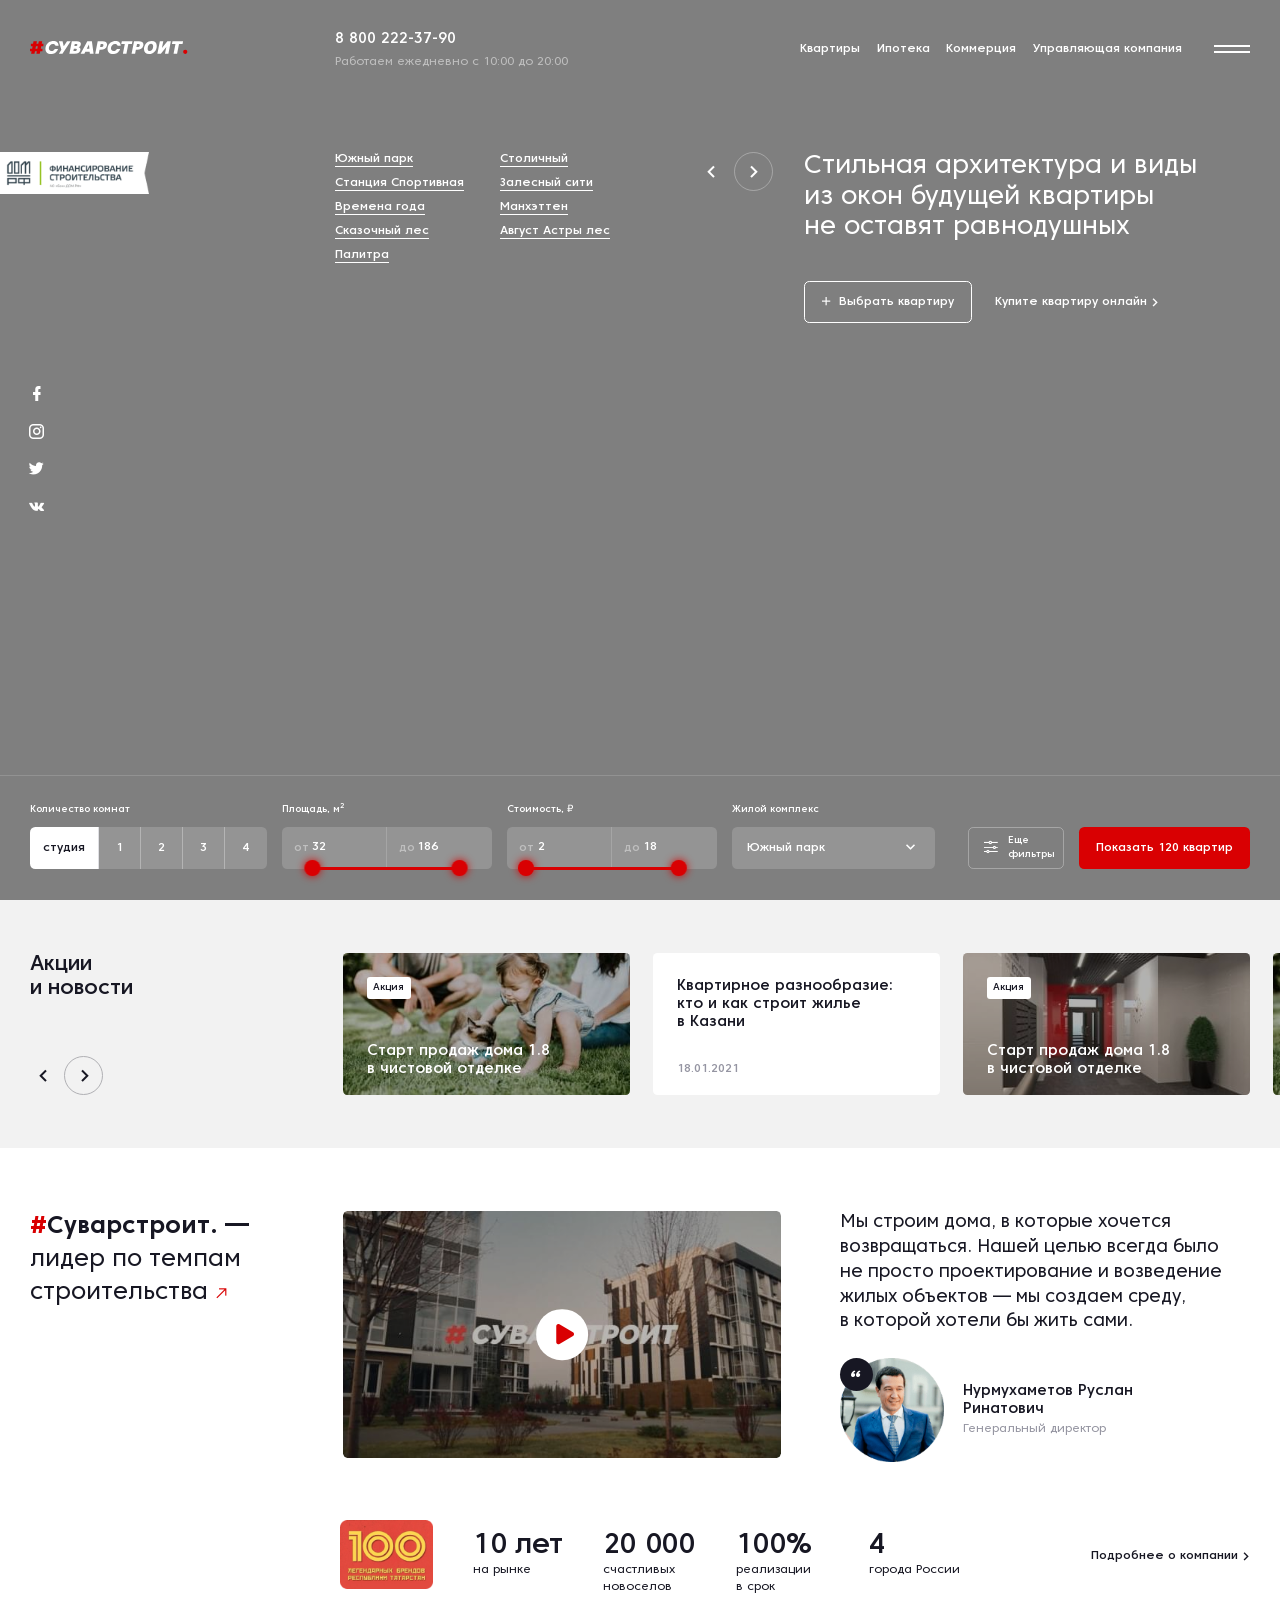
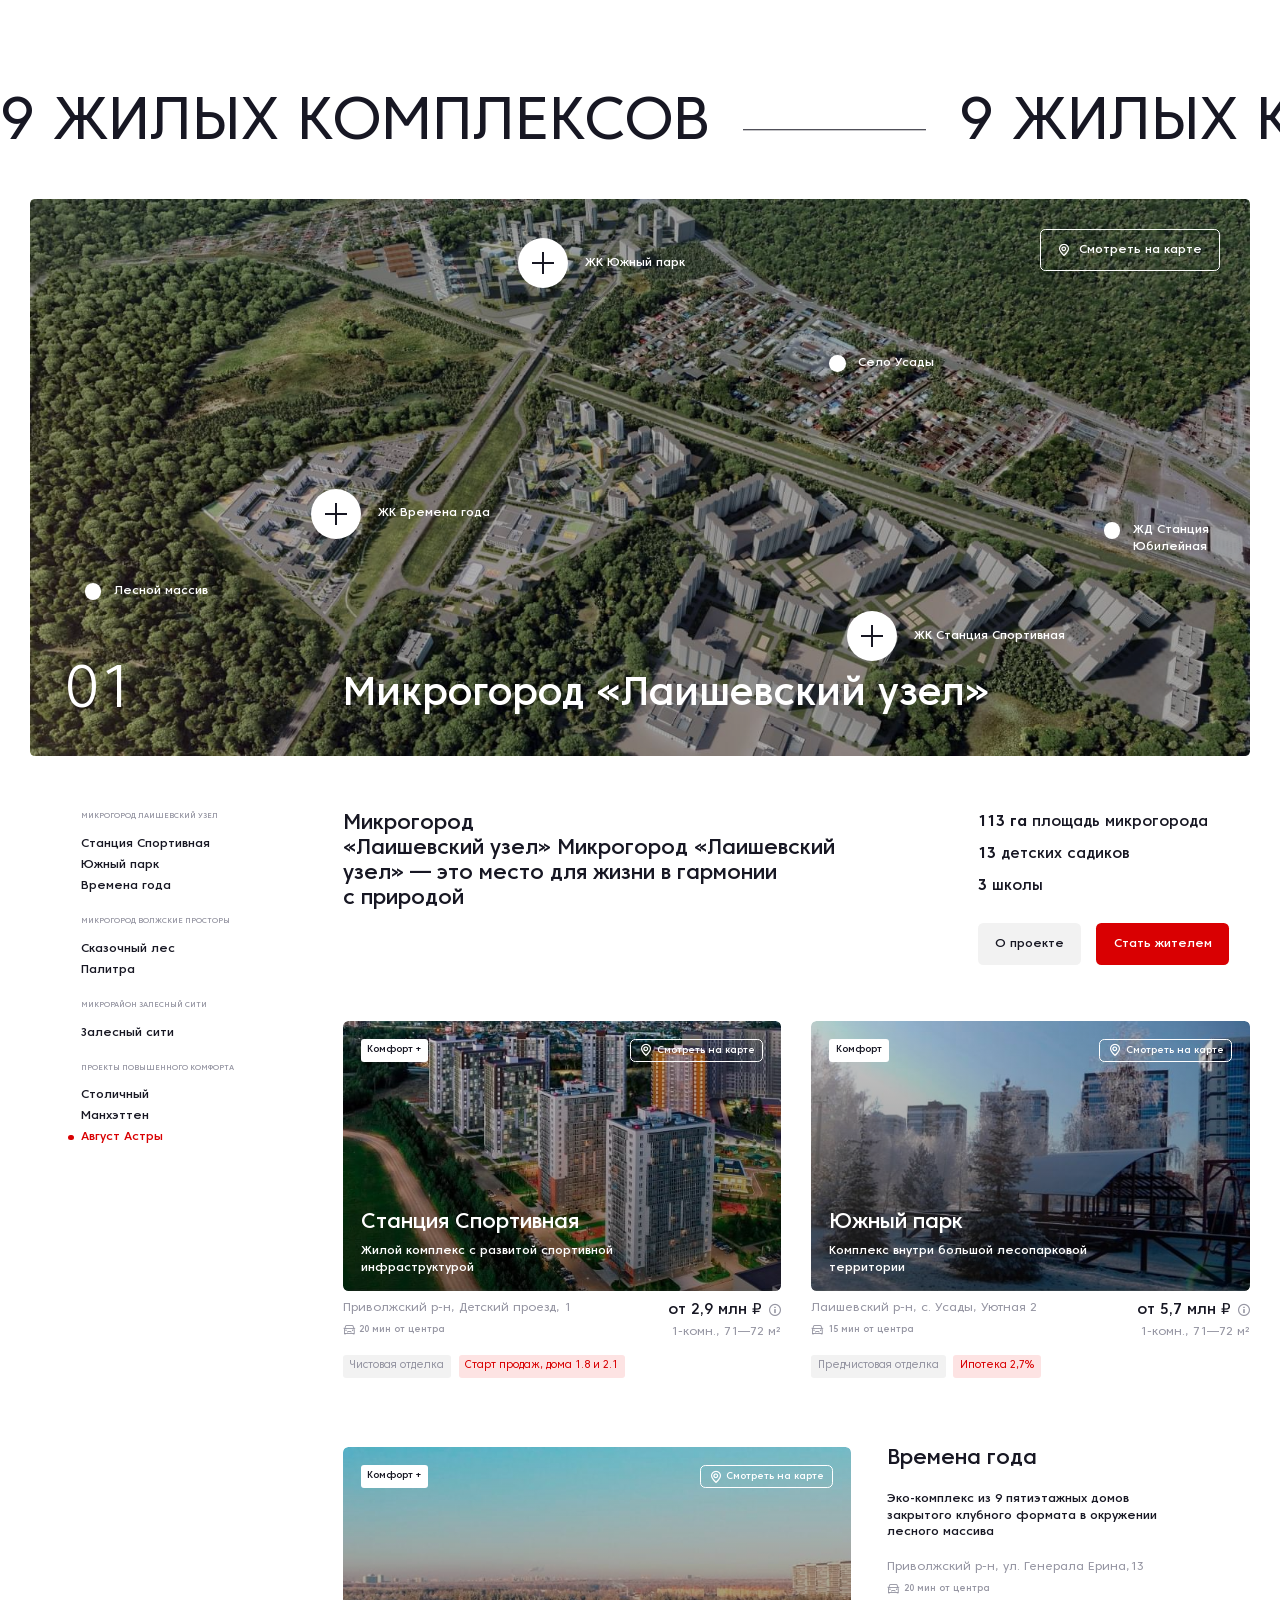
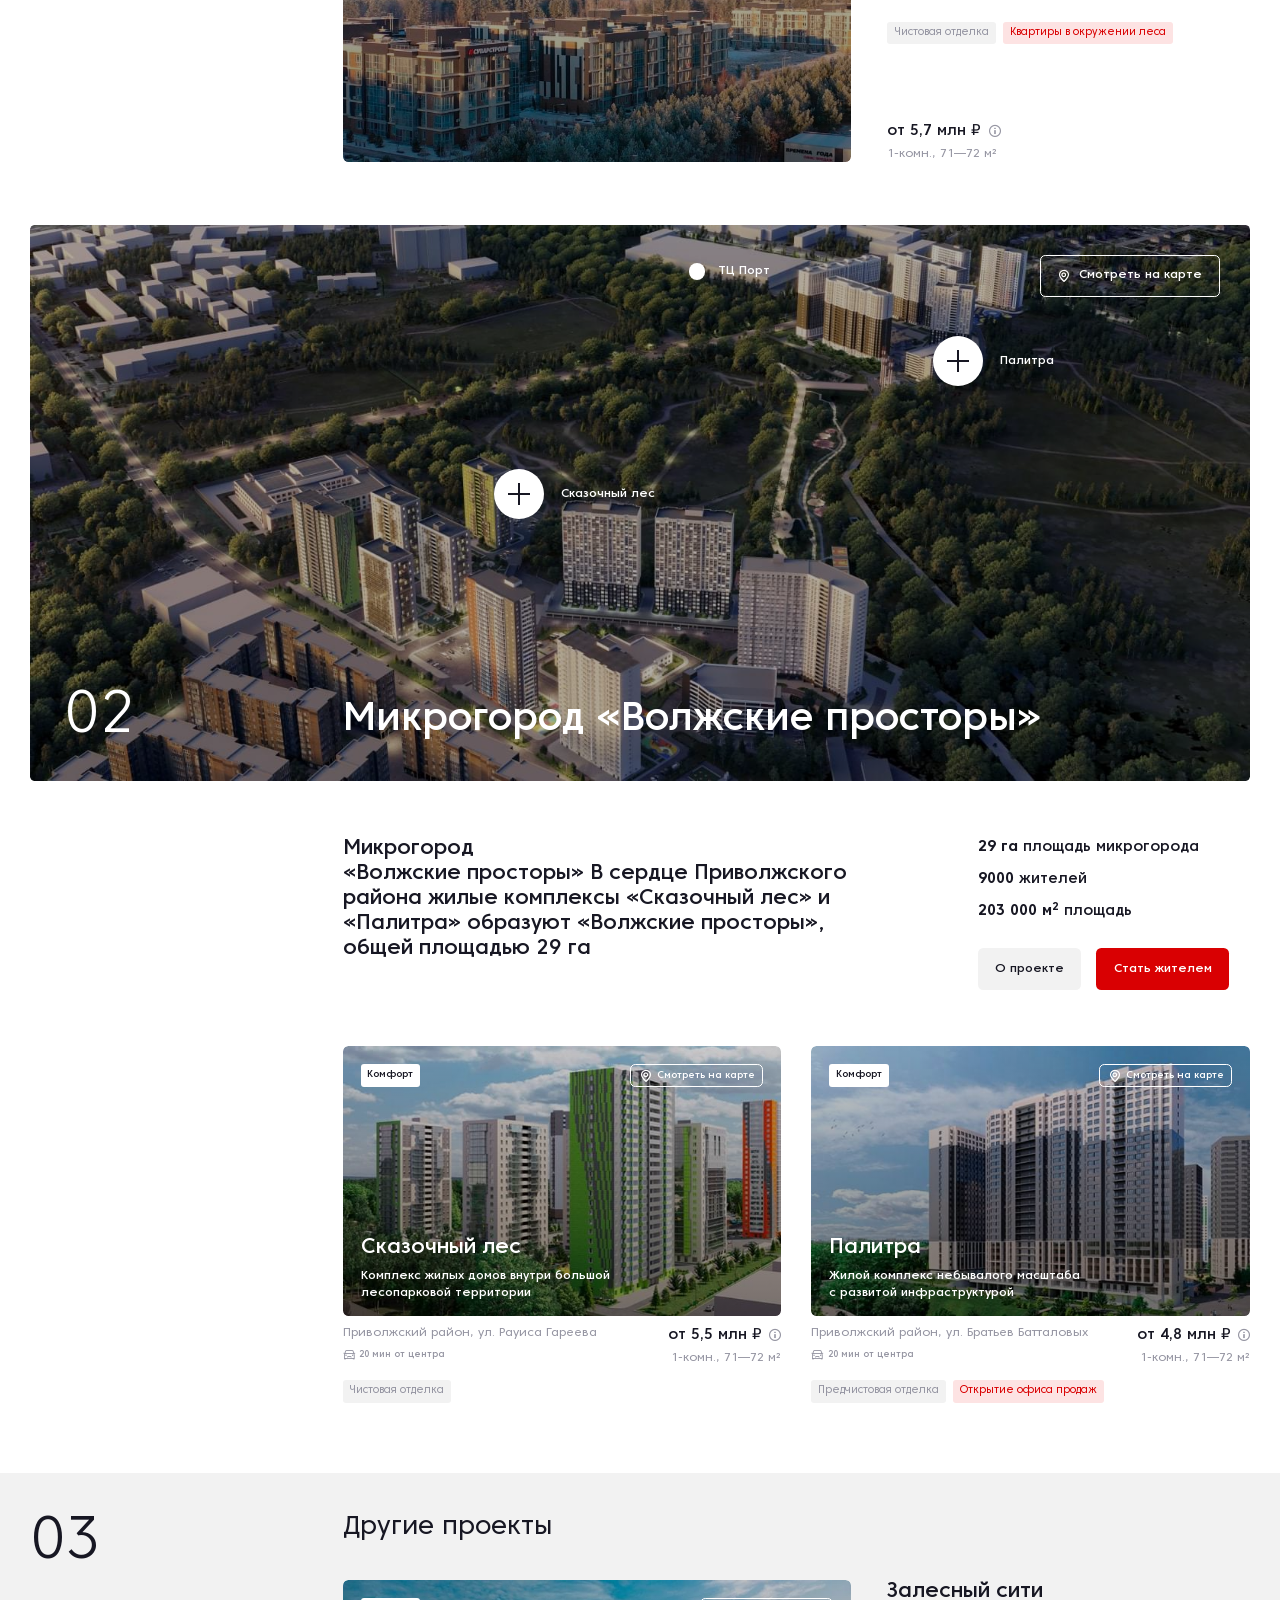
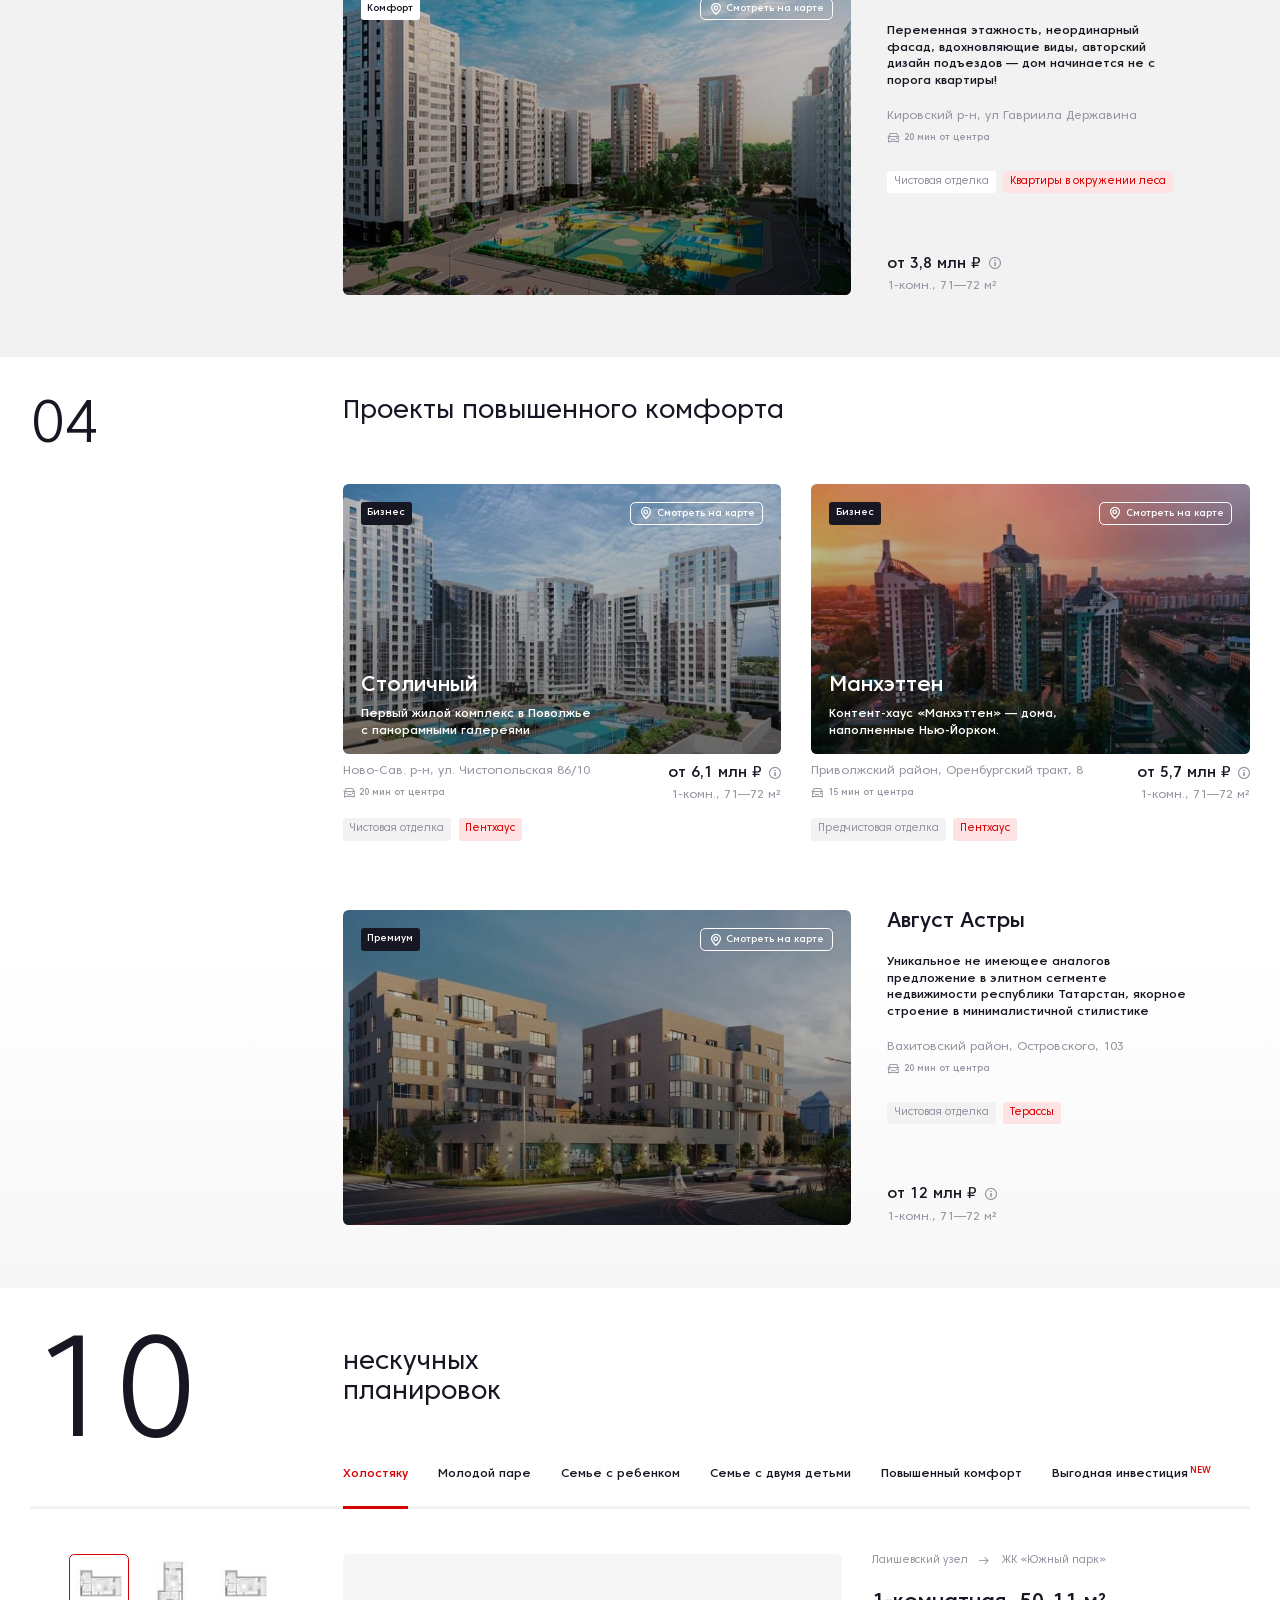
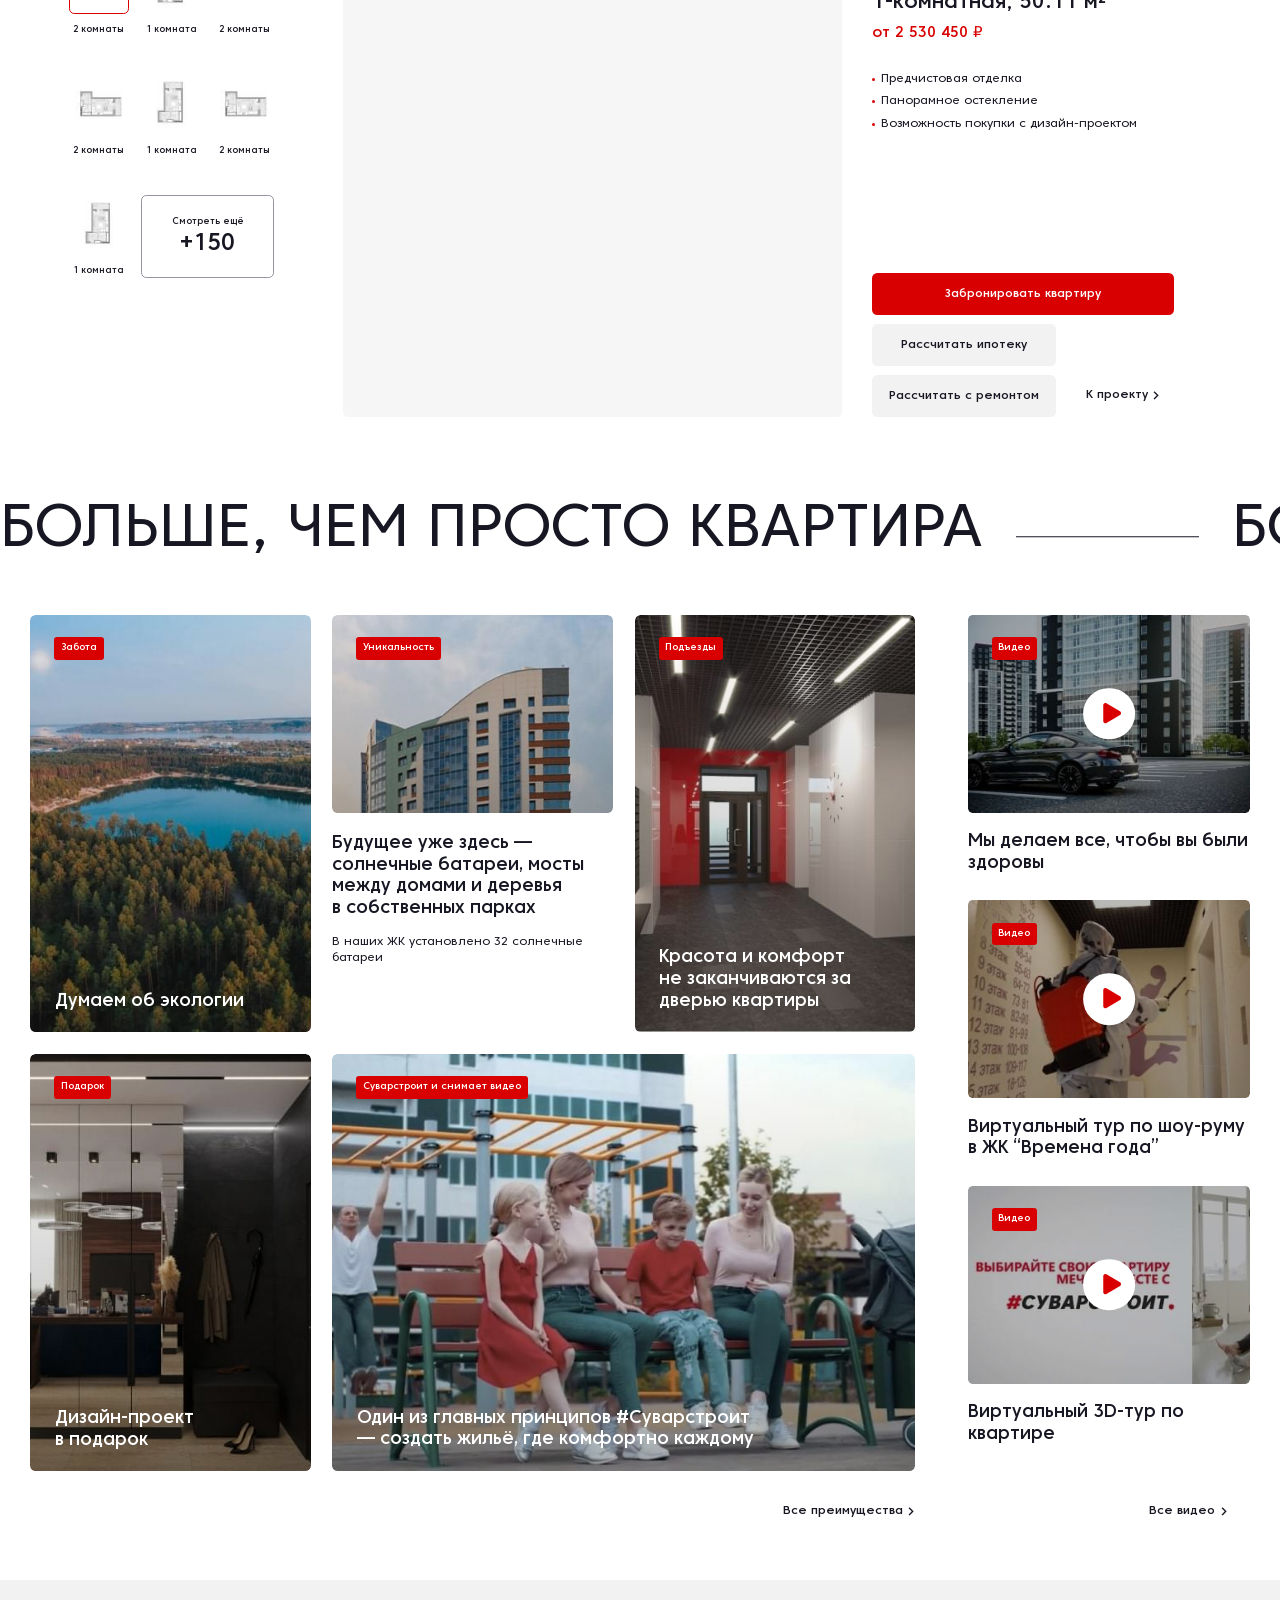
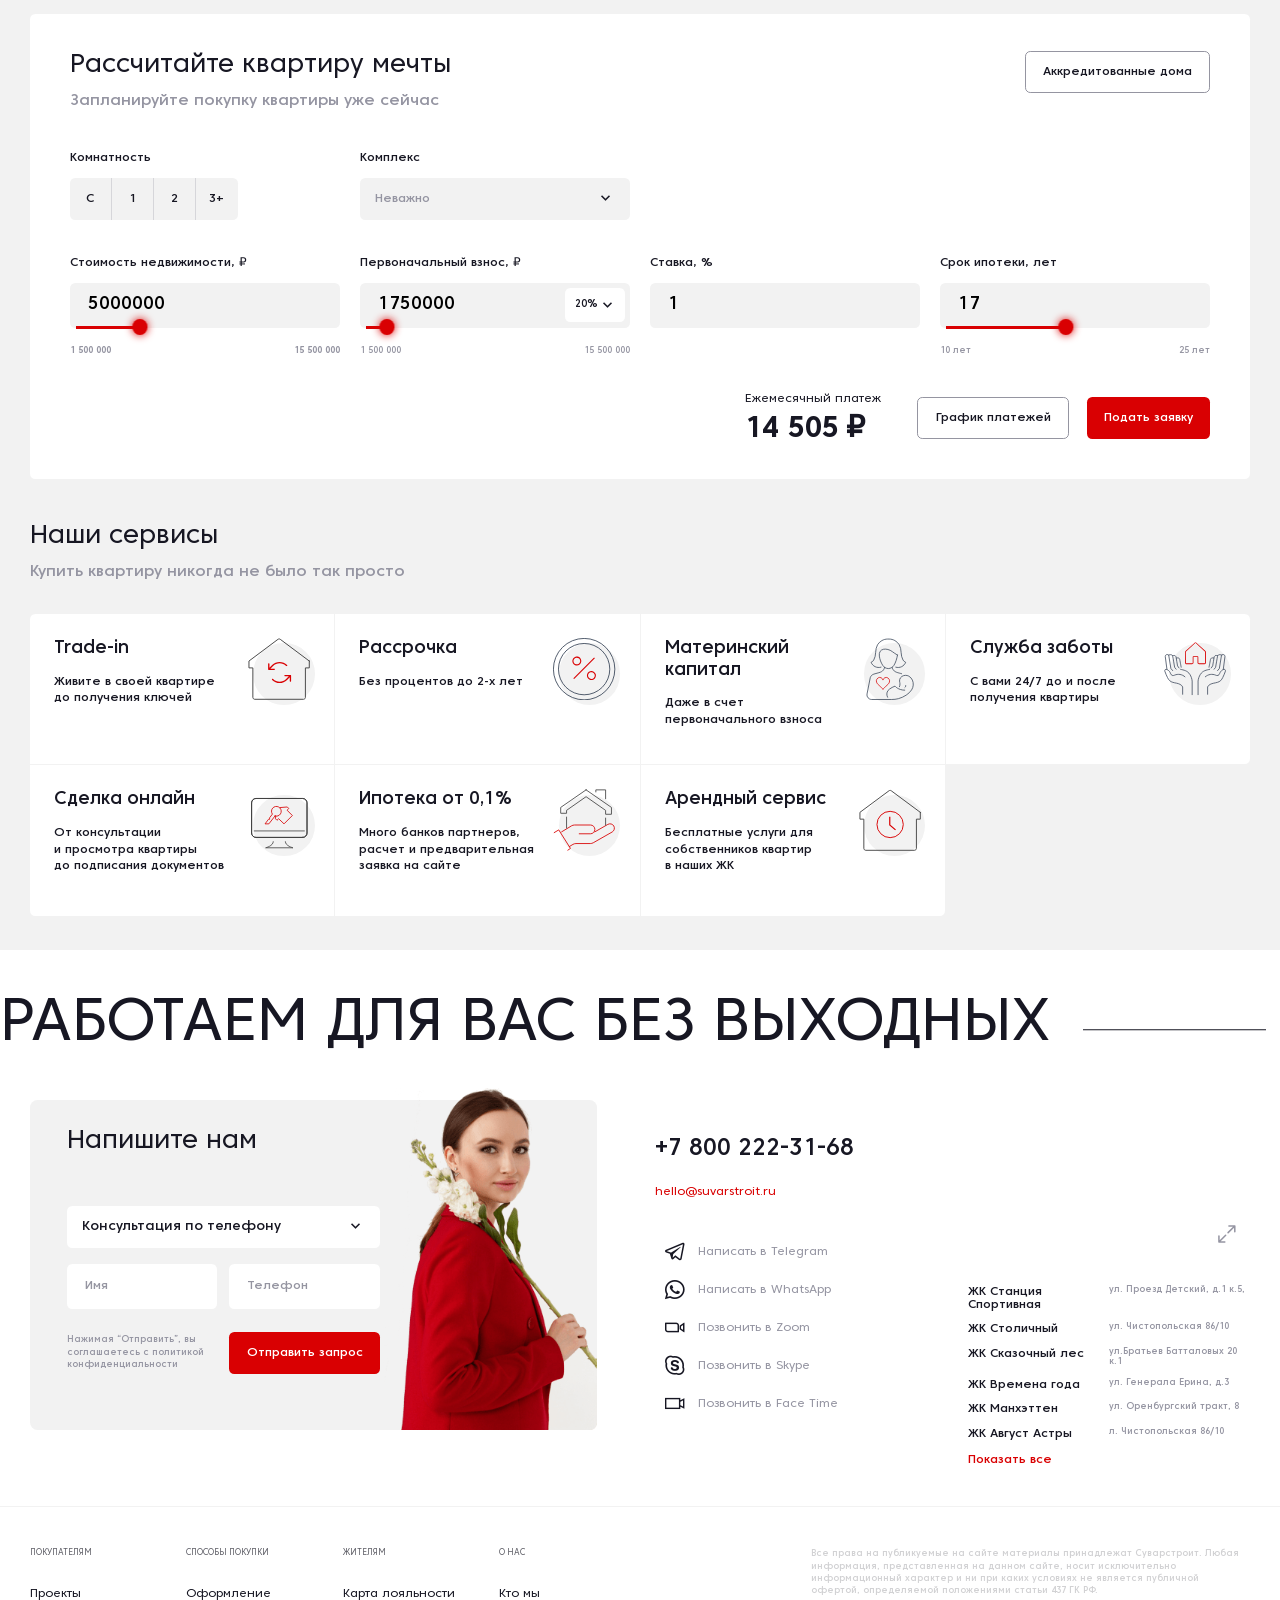
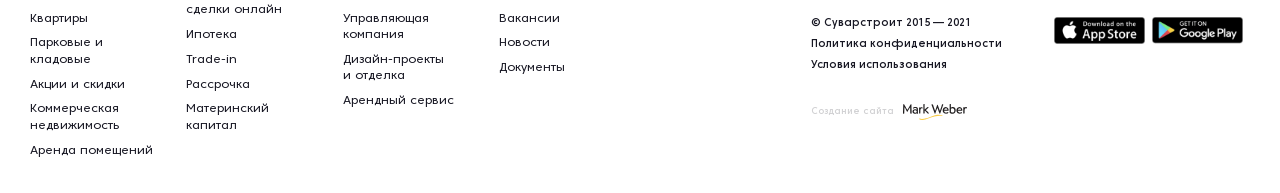
